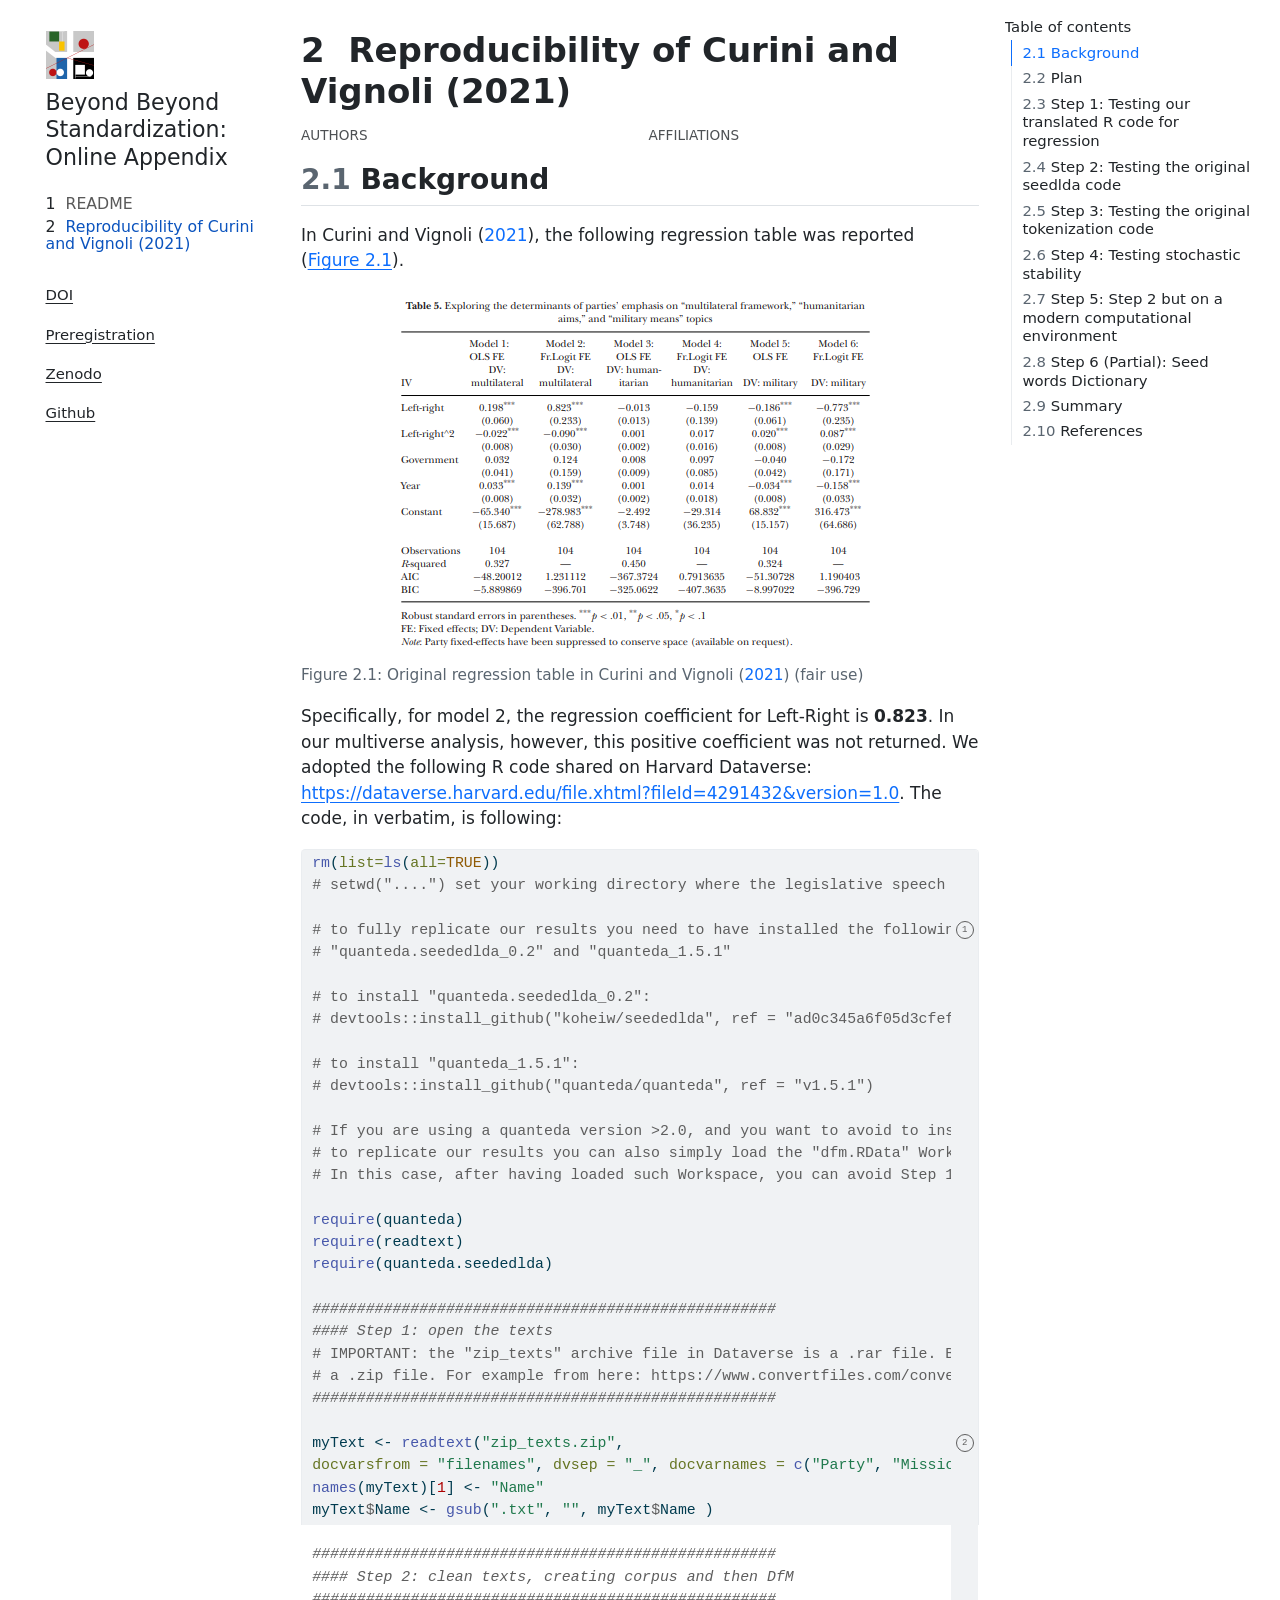
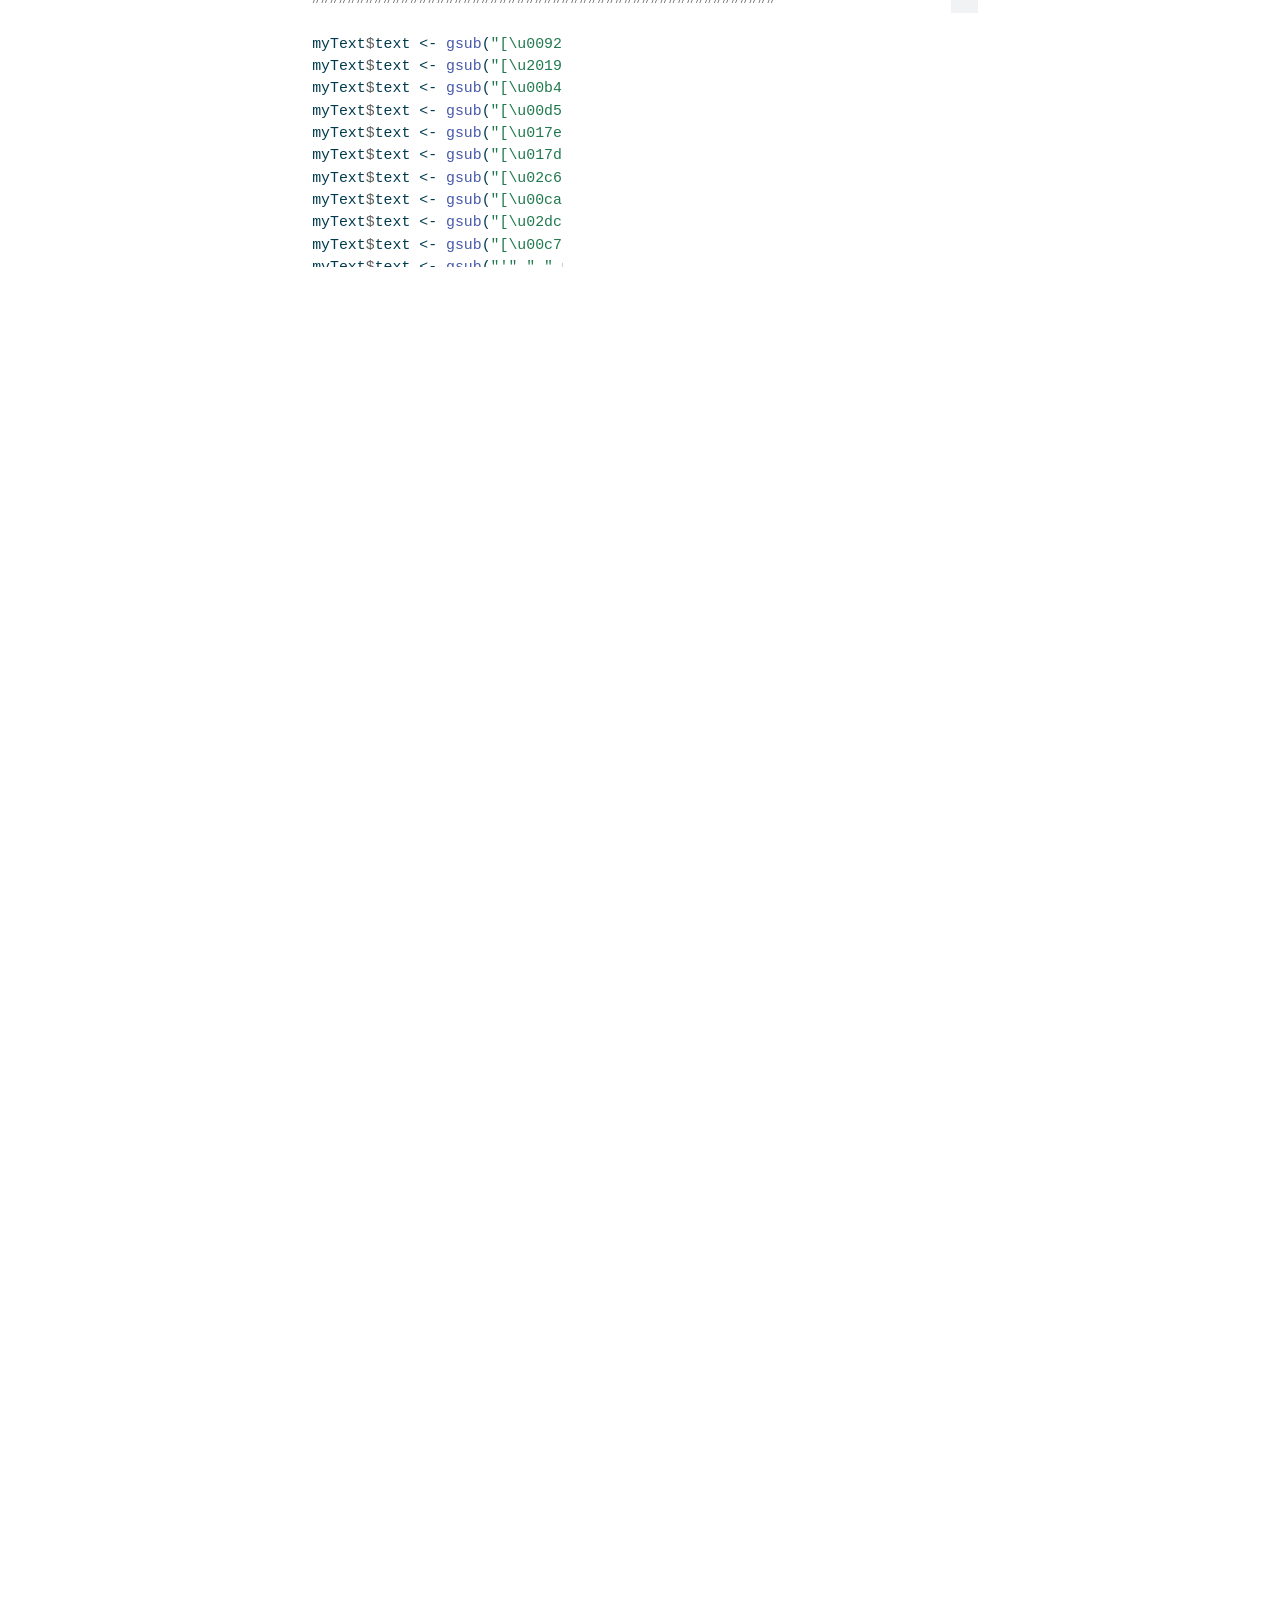
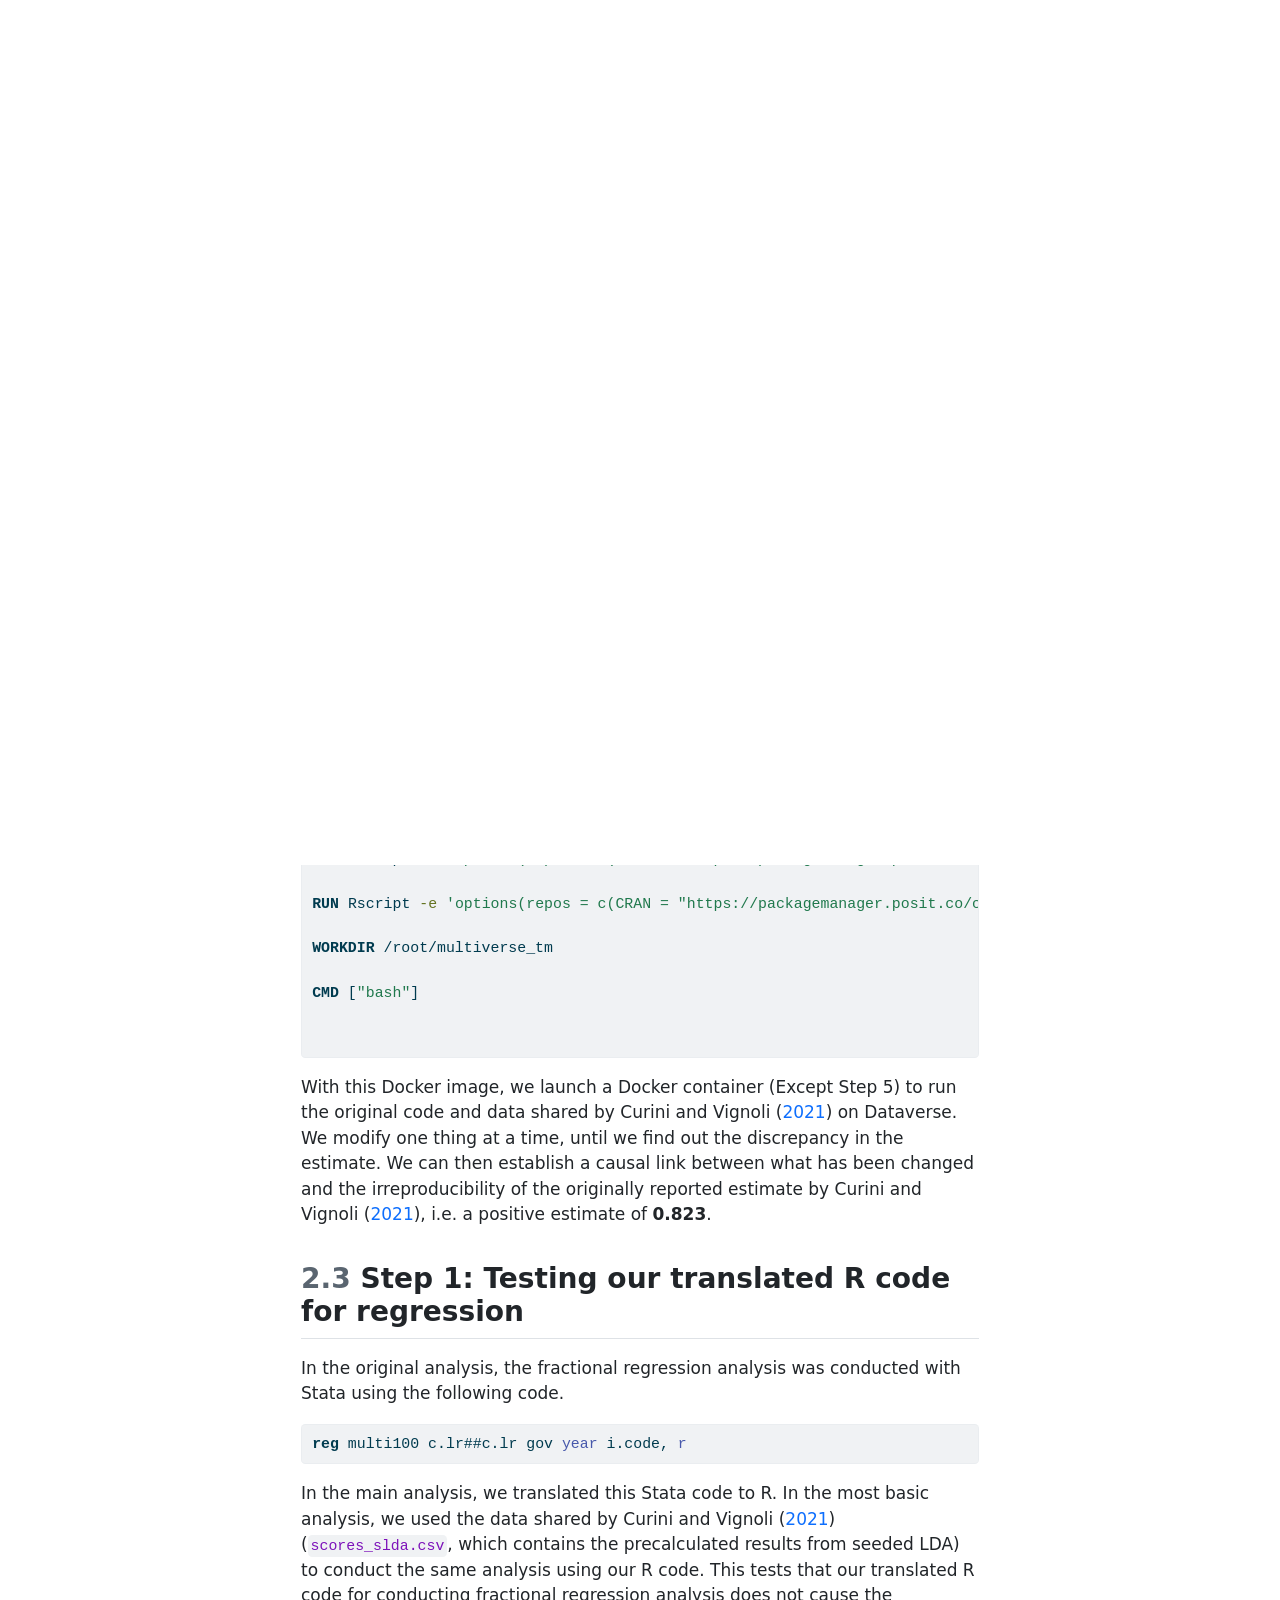
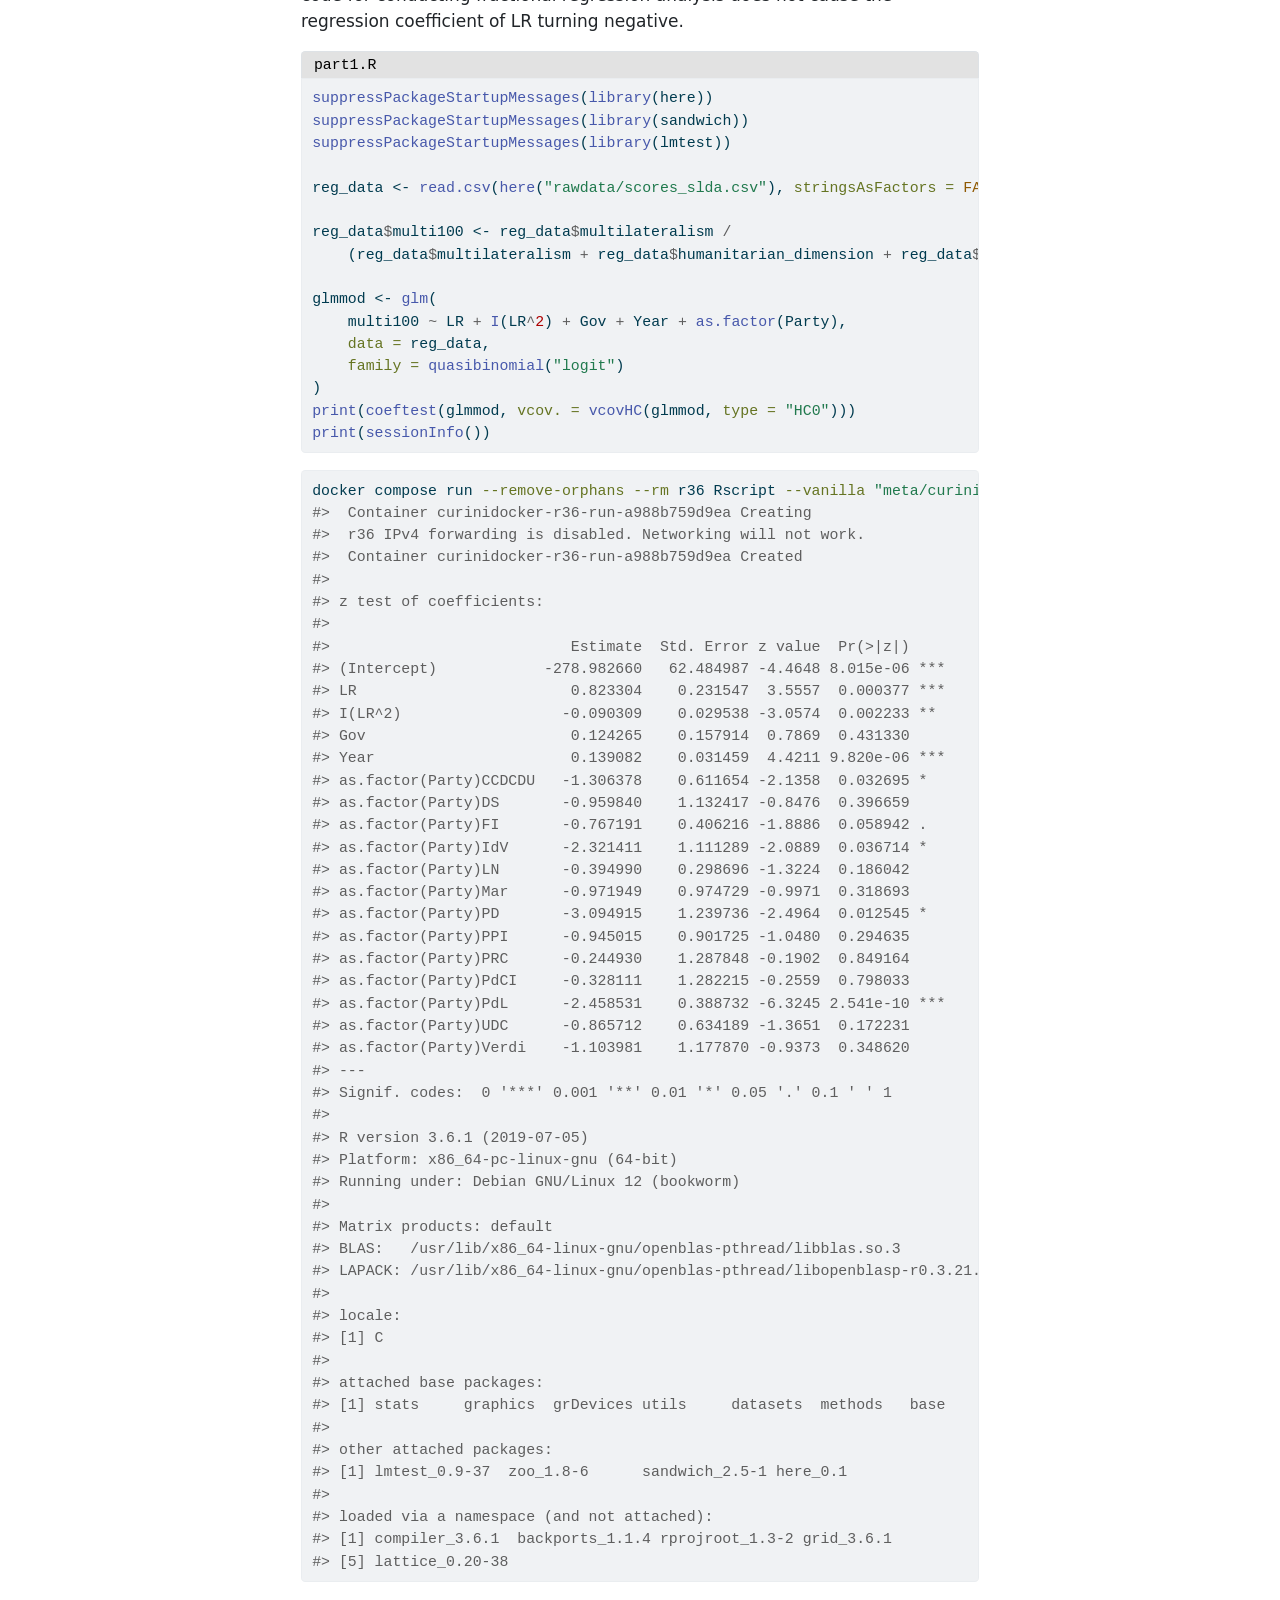
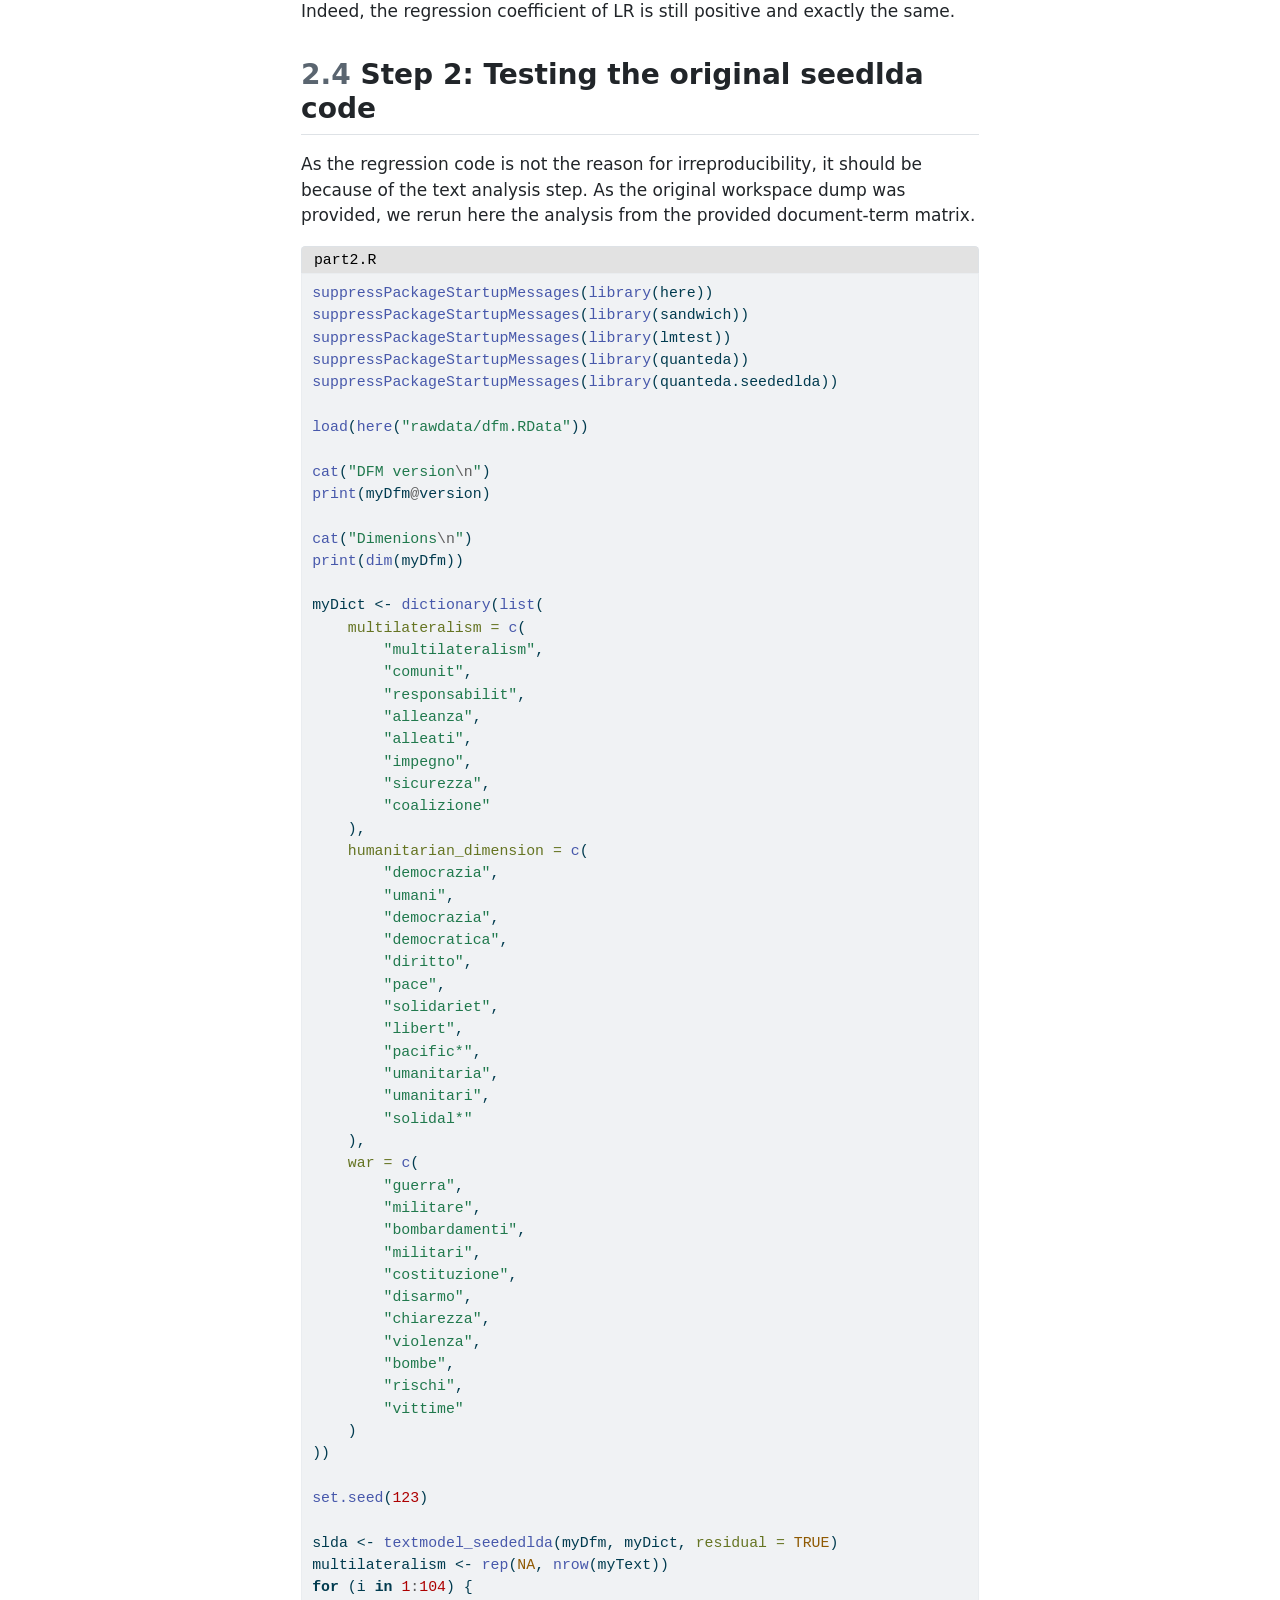
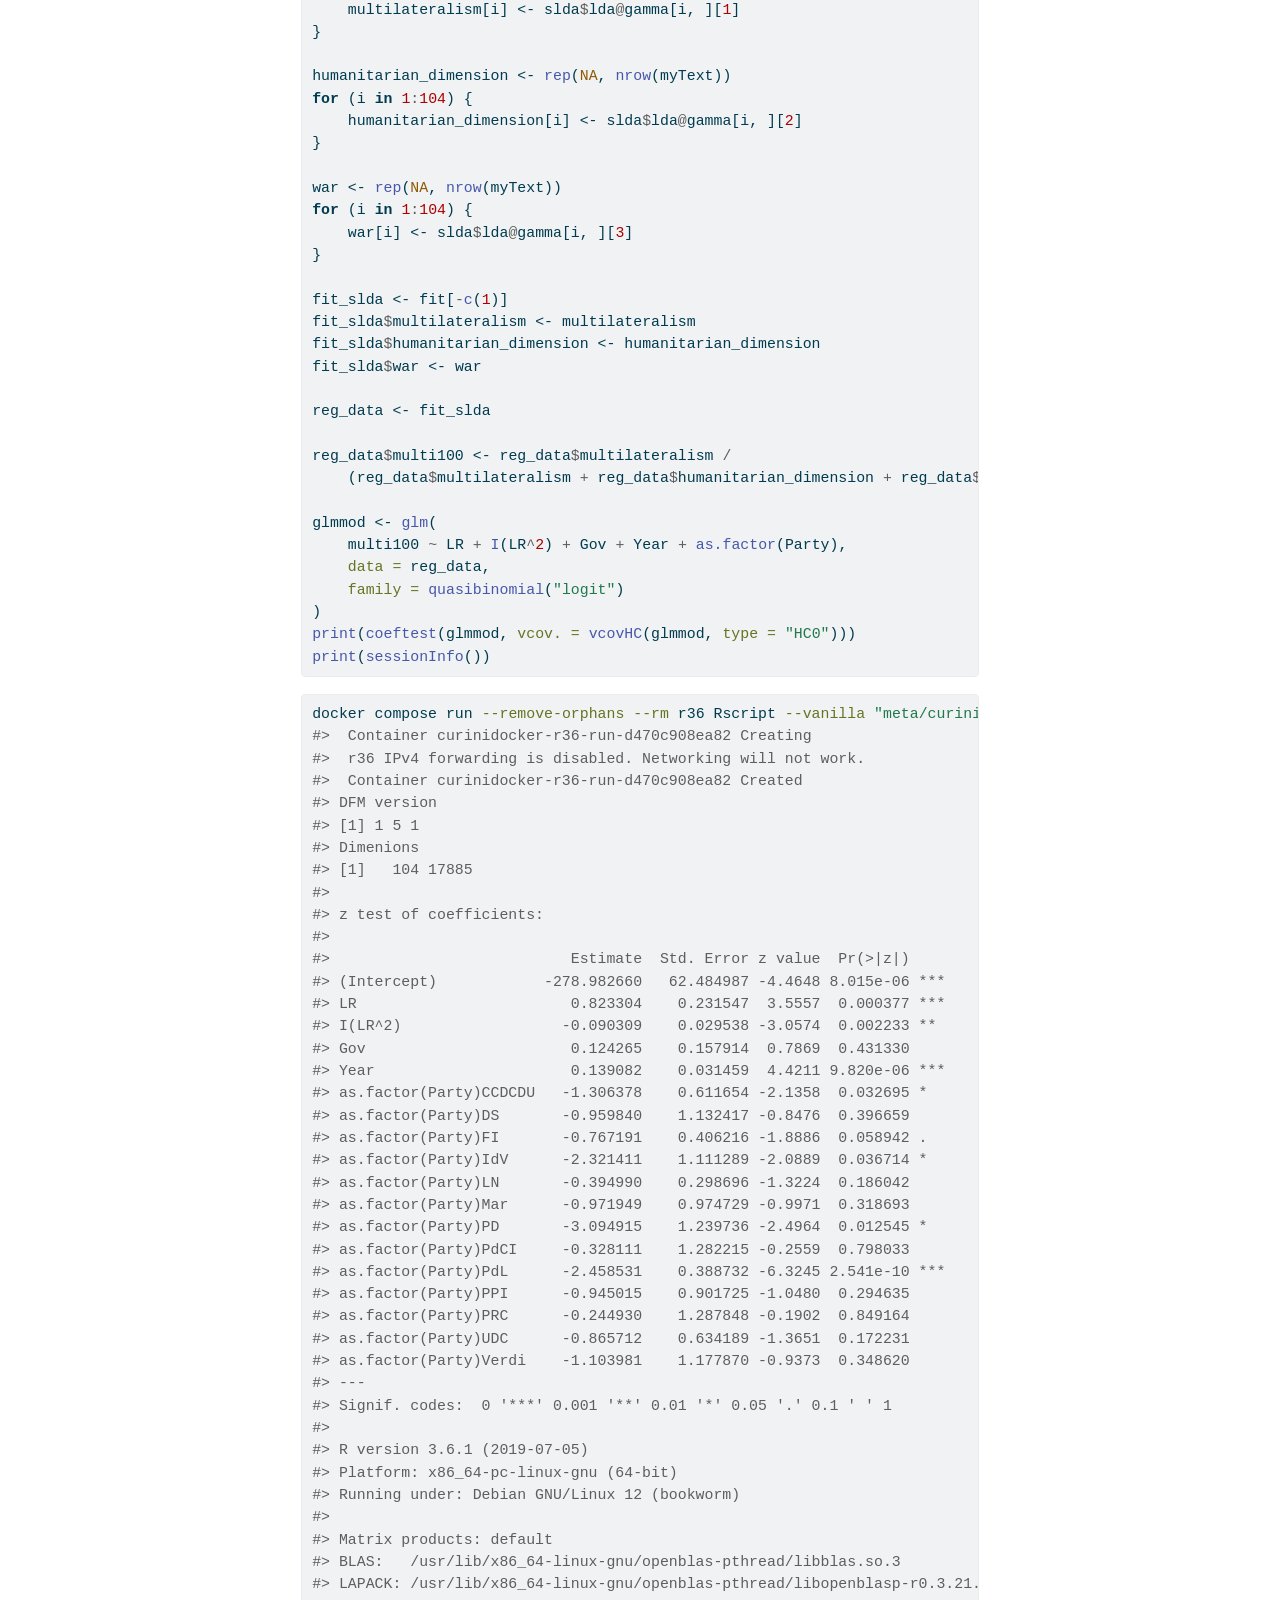
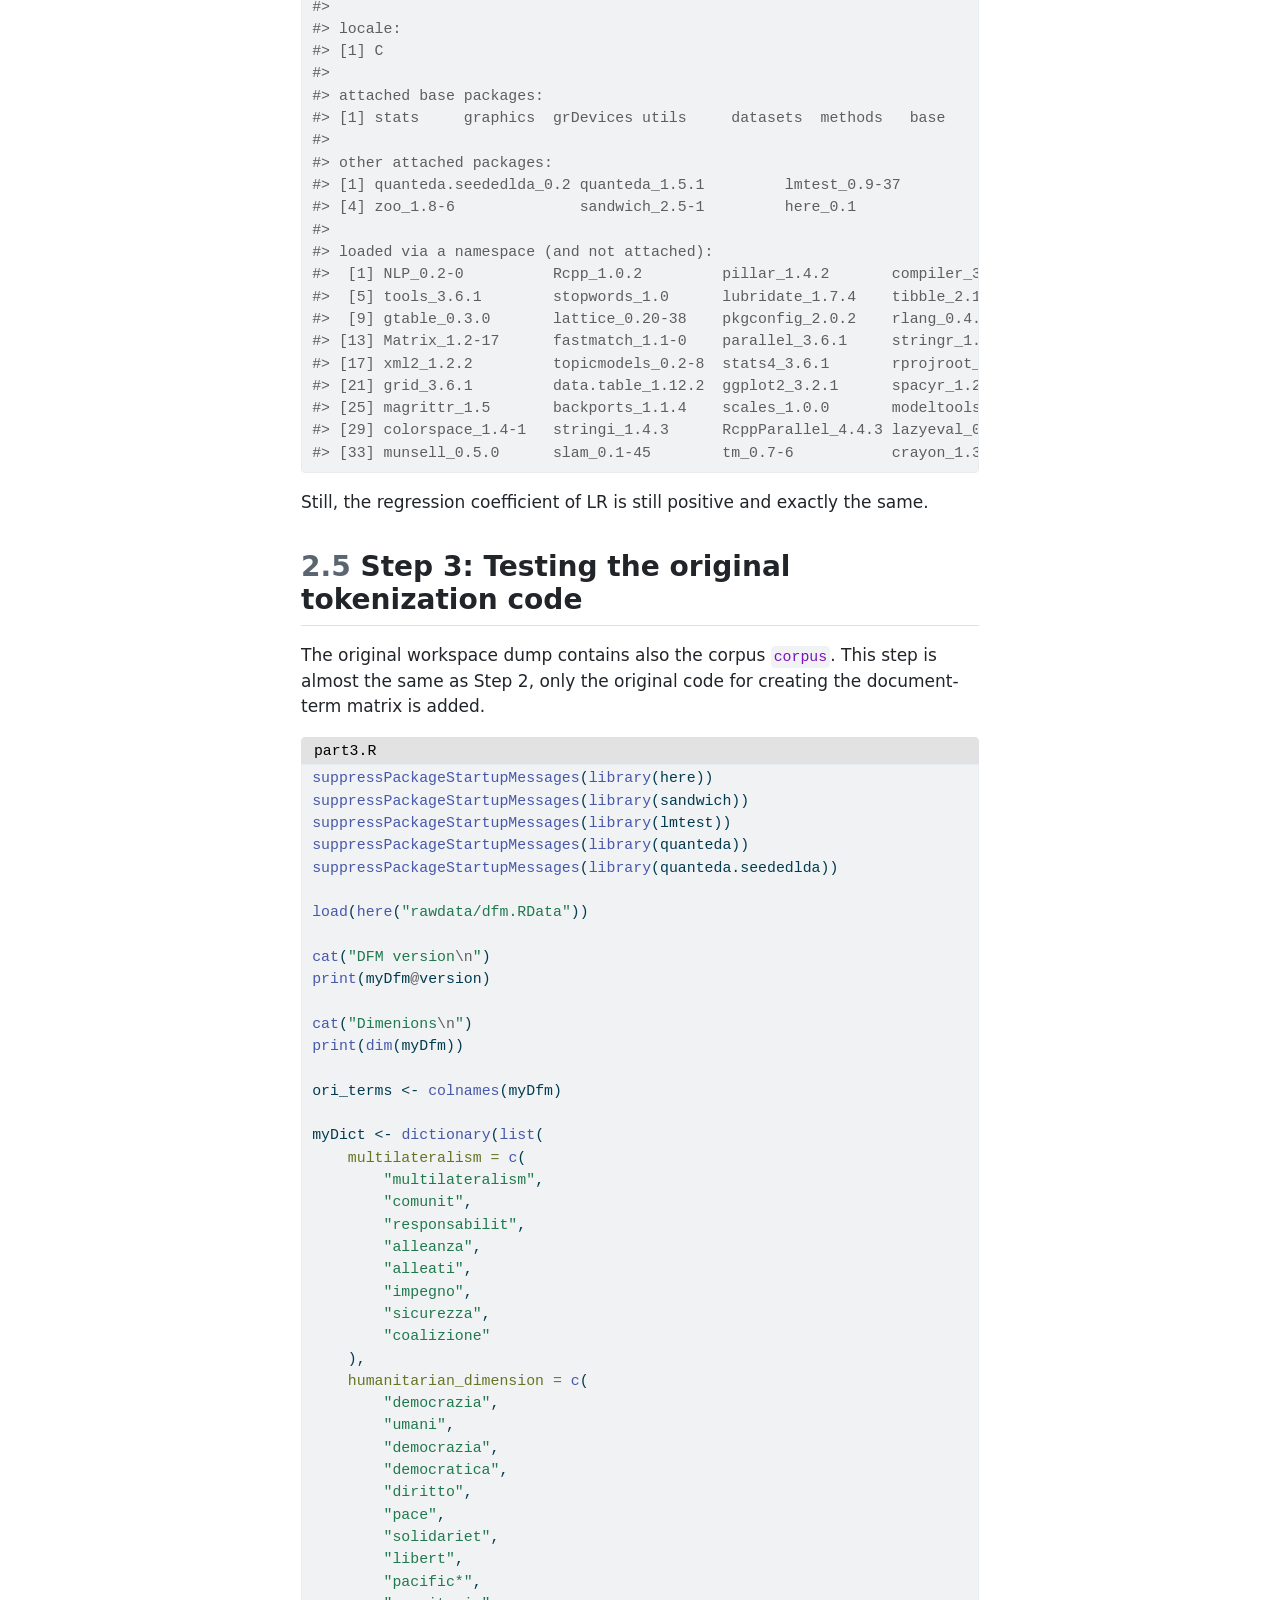
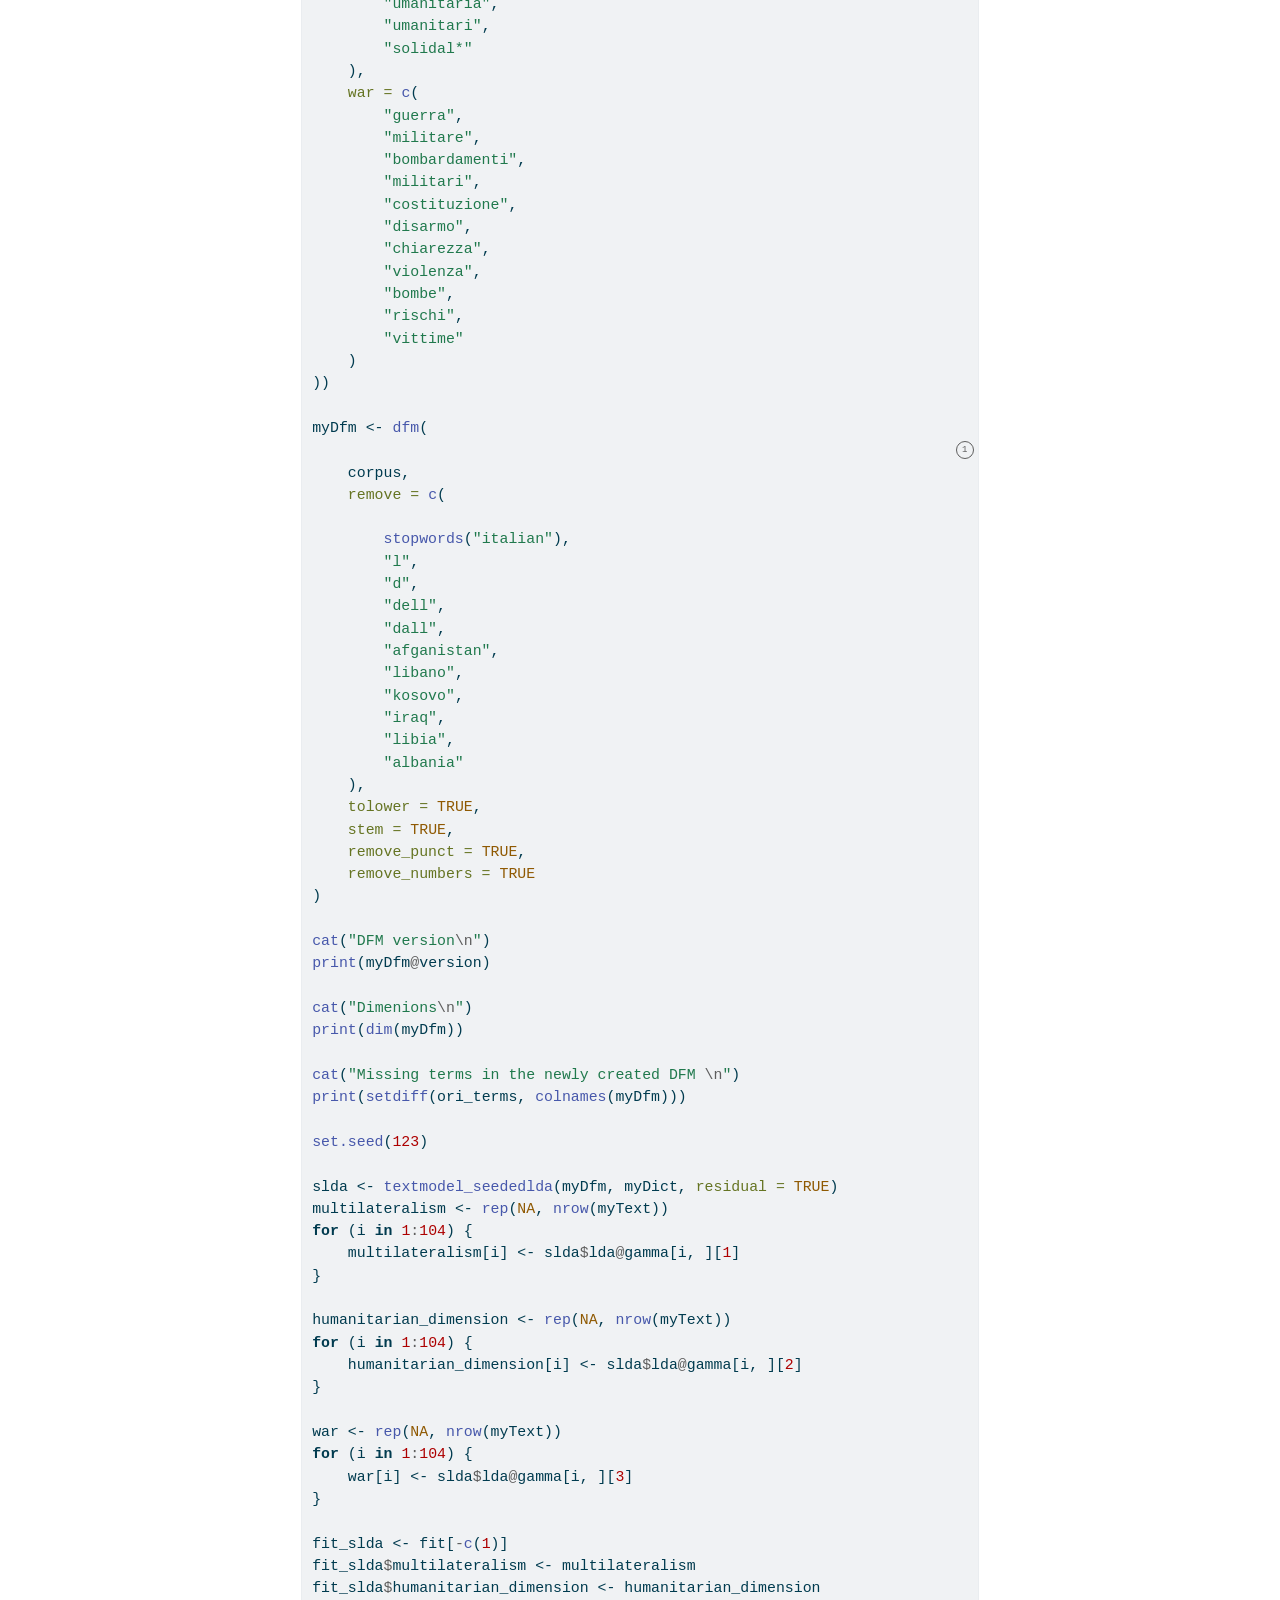
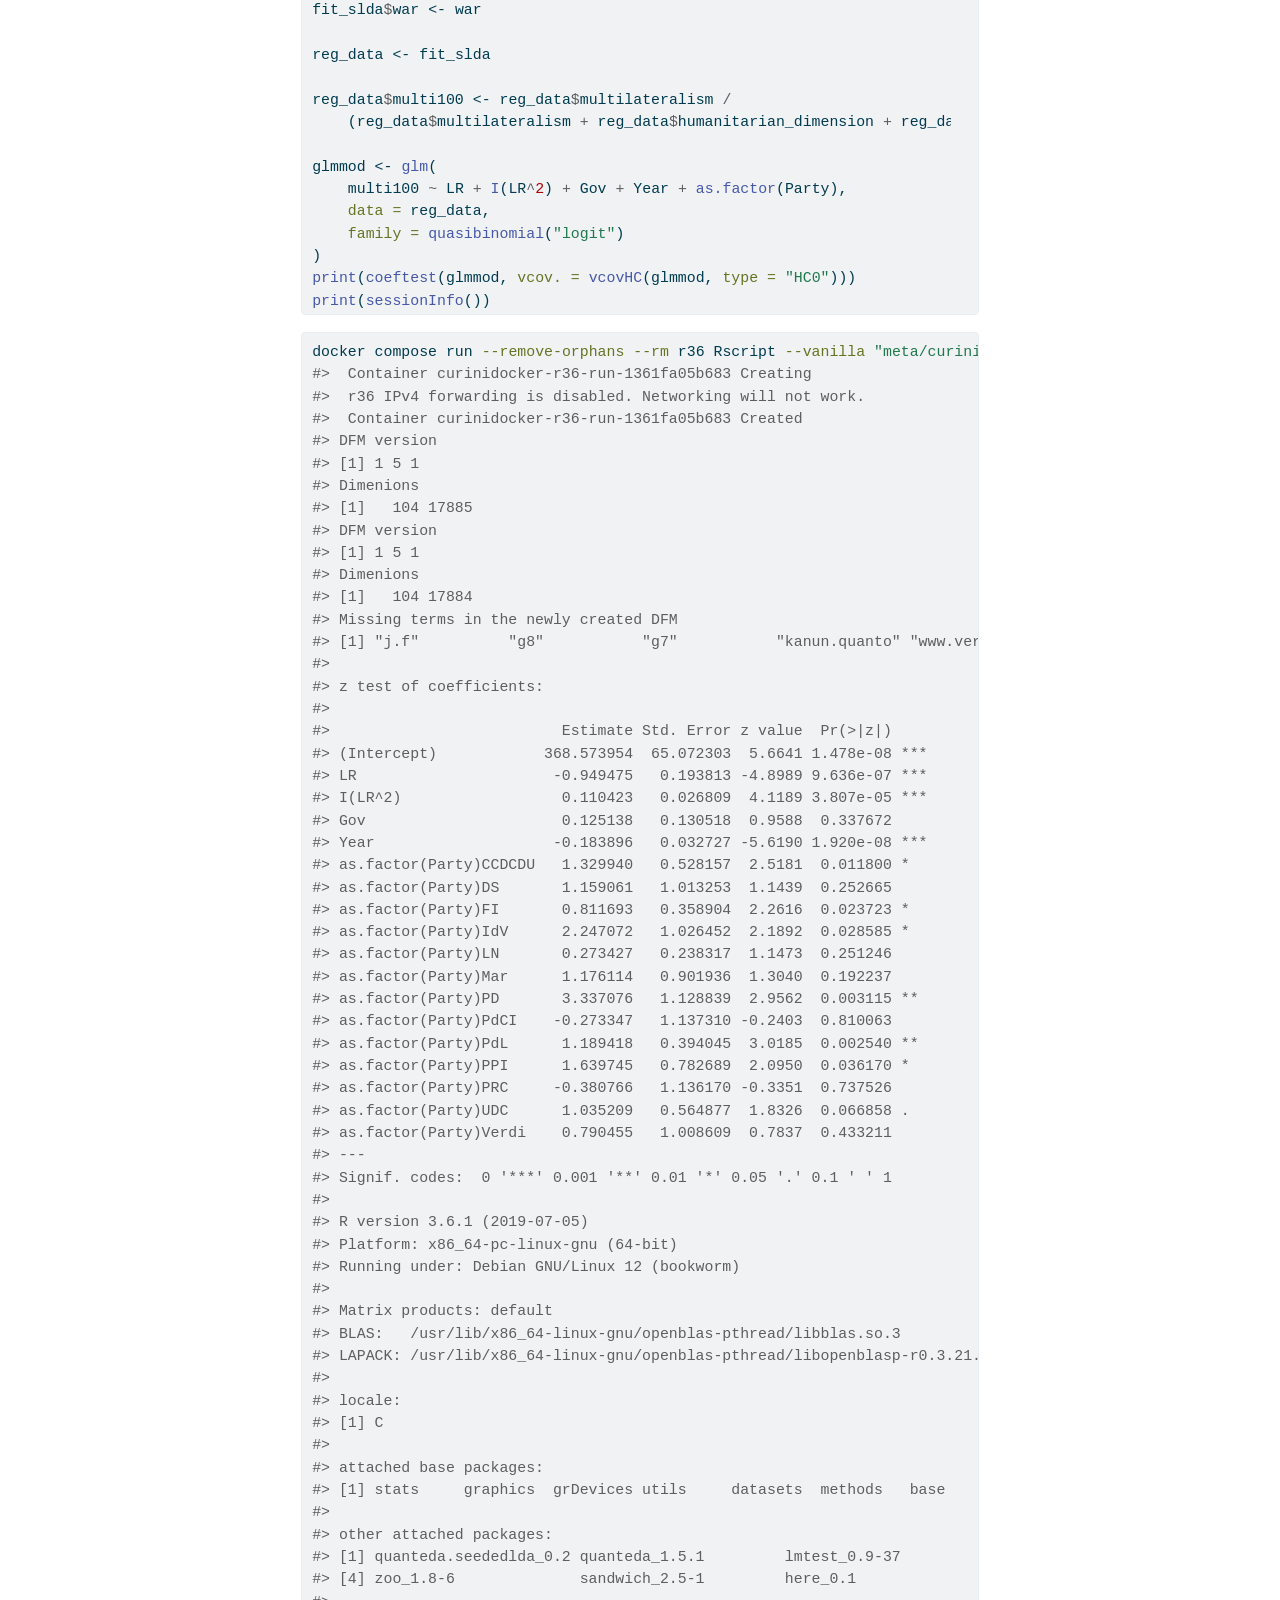
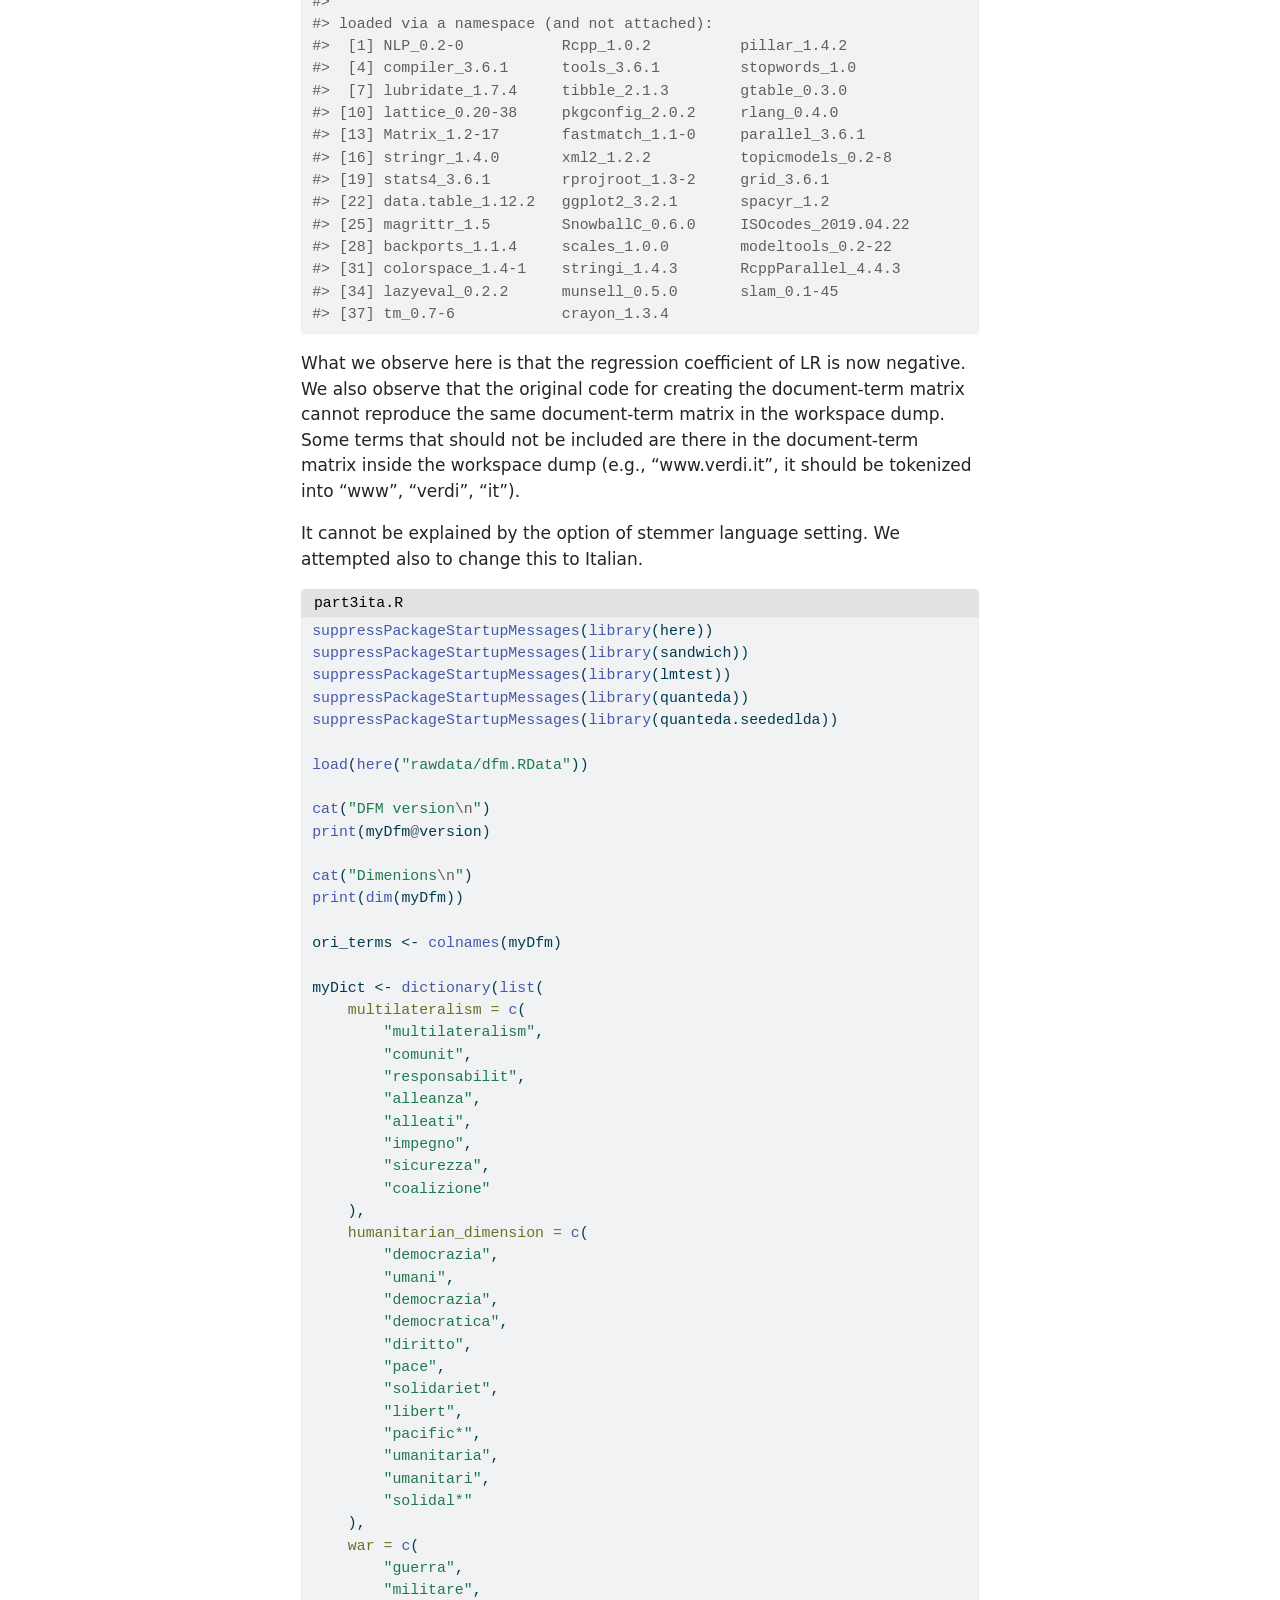
==== meta/curinidocker/index.html @ cf8105ef "Built site for gh-pages" ====
<!DOCTYPE html>
<html xmlns="http://www.w3.org/1999/xhtml" lang="en" xml:lang="en"><head>

<meta charset="utf-8">
<meta name="generator" content="quarto-1.9.38">

<meta name="viewport" content="width=device-width, initial-scale=1.0, user-scalable=yes">


<title>2&nbsp; Reproducibility of Curini and Vignoli (2021) – Beyond Beyond Standardization: Online Appendix</title>
<style>

code{white-space: pre-wrap;}
span.smallcaps{font-variant: small-caps;}
div.columns{display: flex; gap: min(4vw, 1.5em);}
div.column{flex: auto; overflow-x: auto;}
div.hanging-indent{margin-left: 1.5em; text-indent: -1.5em;}
ul.task-list{list-style: none;}
ul.task-list li input[type="checkbox"] {
width: 0.8em;
margin: 0 0.8em 0.2em -1em;  vertical-align: middle;
}

html { -webkit-text-size-adjust: 100%; }
pre > code.sourceCode { white-space: pre; position: relative; }
pre > code.sourceCode > span { display: inline-block; line-height: 1.25; }
pre > code.sourceCode > span:empty { height: 1.2em; }
.sourceCode { overflow: visible; }
code.sourceCode > span { color: inherit; text-decoration: inherit; }
div.sourceCode { margin: 1em 0; }
pre.sourceCode { margin: 0; }
@media screen {
div.sourceCode { overflow: auto; }
}
@media print {
pre > code.sourceCode { white-space: pre-wrap; }
pre > code.sourceCode > span { text-indent: -5em; padding-left: 5em; }
}
pre.numberSource code
{ counter-reset: source-line 0; }
pre.numberSource code > span
{ position: relative; left: -4em; counter-increment: source-line; }
pre.numberSource code > span > a:first-child::before
{ content: counter(source-line);
position: relative; left: -1em; text-align: right; vertical-align: baseline;
border: none; display: inline-block;
-webkit-touch-callout: none; -webkit-user-select: none;
-khtml-user-select: none; -moz-user-select: none;
-ms-user-select: none; user-select: none;
padding: 0 4px; width: 4em;
}
pre.numberSource { margin-left: 3em; padding-left: 4px; }
div.sourceCode
{ }
@media screen {
pre > code.sourceCode > span > a:first-child::before { text-decoration: underline; }
}

div.csl-bib-body { }
div.csl-entry {
clear: both;
}
.hanging-indent div.csl-entry {
margin-left:2em;
text-indent:-2em;
}
div.csl-left-margin {
min-width:2em;
float:left;
}
div.csl-right-inline {
margin-left:2em;
padding-left:1em;
}
div.csl-indent {
margin-left: 2em;
}</style>


<script>const headroomChanged = new CustomEvent("quarto-hrChanged", {
  detail: {},
  bubbles: true,
  cancelable: false,
  composed: false,
});

const announceDismiss = () => {
  const annEl = window.document.getElementById("quarto-announcement");
  if (annEl) {
    annEl.remove();

    const annId = annEl.getAttribute("data-announcement-id");
    window.localStorage.setItem(`quarto-announce-${annId}`, "true");
  }
};

const announceRegister = () => {
  const annEl = window.document.getElementById("quarto-announcement");
  if (annEl) {
    const annId = annEl.getAttribute("data-announcement-id");
    const isDismissed =
      window.localStorage.getItem(`quarto-announce-${annId}`) || false;
    if (isDismissed) {
      announceDismiss();
      return;
    } else {
      annEl.classList.remove("hidden");
    }

    const actionEl = annEl.querySelector(".quarto-announcement-action");
    if (actionEl) {
      actionEl.addEventListener("click", function (e) {
        e.preventDefault();
        // Hide the bar immediately
        announceDismiss();
      });
    }
  }
};

window.document.addEventListener("DOMContentLoaded", function () {
  let init = false;

  announceRegister();

  // Manage the back to top button, if one is present.
  let lastScrollTop = window.pageYOffset || document.documentElement.scrollTop;
  const scrollDownBuffer = 5;
  const scrollUpBuffer = 35;
  const btn = document.getElementById("quarto-back-to-top");
  const hideBackToTop = () => {
    btn.style.display = "none";
  };
  const showBackToTop = () => {
    btn.style.display = "inline-block";
  };
  if (btn) {
    window.document.addEventListener(
      "scroll",
      function () {
        const currentScrollTop =
          window.pageYOffset || document.documentElement.scrollTop;

        // Shows and hides the button 'intelligently' as the user scrolls
        if (currentScrollTop - scrollDownBuffer > lastScrollTop) {
          hideBackToTop();
          lastScrollTop = currentScrollTop <= 0 ? 0 : currentScrollTop;
        } else if (currentScrollTop < lastScrollTop - scrollUpBuffer) {
          showBackToTop();
          lastScrollTop = currentScrollTop <= 0 ? 0 : currentScrollTop;
        }

        // Show the button at the bottom, hides it at the top
        if (currentScrollTop <= 0) {
          hideBackToTop();
        } else if (
          window.innerHeight + currentScrollTop >=
          document.body.offsetHeight
        ) {
          showBackToTop();
        }
      },
      false
    );
  }

  function throttle(func, wait) {
    var timeout;
    return function () {
      const context = this;
      const args = arguments;
      const later = function () {
        clearTimeout(timeout);
        timeout = null;
        func.apply(context, args);
      };

      if (!timeout) {
        timeout = setTimeout(later, wait);
      }
    };
  }

  function headerOffset() {
    // Set an offset if there is are fixed top navbar
    const headerEl = window.document.querySelector("header.fixed-top");
    if (headerEl) {
      return headerEl.clientHeight;
    } else {
      return 0;
    }
  }

  function footerOffset() {
    const footerEl = window.document.querySelector("footer.footer");
    if (footerEl) {
      return footerEl.clientHeight;
    } else {
      return 0;
    }
  }

  function dashboardOffset() {
    const dashboardNavEl = window.document.getElementById(
      "quarto-dashboard-header"
    );
    if (dashboardNavEl !== null) {
      return dashboardNavEl.clientHeight;
    } else {
      return 0;
    }
  }

  function updateDocumentOffsetWithoutAnimation() {
    updateDocumentOffset(false);
  }

  function updateDocumentOffset(animated) {
    // set body offset
    const topOffset = headerOffset();
    const bodyOffset = topOffset + footerOffset() + dashboardOffset();
    const bodyEl = window.document.body;
    bodyEl.setAttribute("data-bs-offset", topOffset);
    bodyEl.style.paddingTop = topOffset + "px";

    // deal with sidebar offsets
    const sidebars = window.document.querySelectorAll(
      ".sidebar, .headroom-target"
    );
    sidebars.forEach((sidebar) => {
      if (!animated) {
        sidebar.classList.add("notransition");
        // Remove the no transition class after the animation has time to complete
        setTimeout(function () {
          sidebar.classList.remove("notransition");
        }, 201);
      }

      if (window.Headroom && sidebar.classList.contains("sidebar-unpinned")) {
        sidebar.style.top = "0";
        sidebar.style.maxHeight = "100vh";
      } else {
        sidebar.style.top = topOffset + "px";
        sidebar.style.maxHeight = "calc(100vh - " + topOffset + "px)";
      }
    });

    // allow space for footer
    const mainContainer = window.document.querySelector(".quarto-container");
    if (mainContainer) {
      mainContainer.style.minHeight = "calc(100vh - " + bodyOffset + "px)";
    }

    // link offset
    let linkStyle = window.document.querySelector("#quarto-target-style");
    if (!linkStyle) {
      linkStyle = window.document.createElement("style");
      linkStyle.setAttribute("id", "quarto-target-style");
      window.document.head.appendChild(linkStyle);
    }
    while (linkStyle.firstChild) {
      linkStyle.removeChild(linkStyle.firstChild);
    }
    if (topOffset > 0) {
      linkStyle.appendChild(
        window.document.createTextNode(`
      section:target::before {
        content: "";
        display: block;
        height: ${topOffset}px;
        margin: -${topOffset}px 0 0;
      }`)
      );
    }
    if (init) {
      window.dispatchEvent(headroomChanged);
    }
    init = true;
  }

  // initialize headroom
  var header = window.document.querySelector("#quarto-header");
  if (header && window.Headroom) {
    const headroom = new window.Headroom(header, {
      tolerance: 5,
      onPin: function () {
        const sidebars = window.document.querySelectorAll(
          ".sidebar, .headroom-target"
        );
        sidebars.forEach((sidebar) => {
          sidebar.classList.remove("sidebar-unpinned");
        });
        updateDocumentOffset();
      },
      onUnpin: function () {
        const sidebars = window.document.querySelectorAll(
          ".sidebar, .headroom-target"
        );
        sidebars.forEach((sidebar) => {
          sidebar.classList.add("sidebar-unpinned");
        });
        updateDocumentOffset();
      },
    });
    headroom.init();

    let frozen = false;
    window.quartoToggleHeadroom = function () {
      if (frozen) {
        headroom.unfreeze();
        frozen = false;
      } else {
        headroom.freeze();
        frozen = true;
      }
    };
  }

  window.addEventListener(
    "hashchange",
    function (e) {
      if (
        getComputedStyle(document.documentElement).scrollBehavior !== "smooth"
      ) {
        window.scrollTo(0, window.pageYOffset - headerOffset());
      }
    },
    false
  );

  // Observe size changed for the header
  const headerEl = window.document.querySelector("header.fixed-top");
  if (headerEl && window.ResizeObserver) {
    const observer = new window.ResizeObserver(() => {
      setTimeout(updateDocumentOffsetWithoutAnimation, 0);
    });
    observer.observe(headerEl, {
      attributes: true,
      childList: true,
      characterData: true,
    });
  } else {
    window.addEventListener(
      "resize",
      throttle(updateDocumentOffsetWithoutAnimation, 50)
    );
  }
  setTimeout(updateDocumentOffsetWithoutAnimation, 250);

  // fixup index.html links if we aren't on the filesystem
  if (window.location.protocol !== "file:") {
    const links = window.document.querySelectorAll("a");
    for (let i = 0; i < links.length; i++) {
      if (links[i].href) {
        links[i].dataset.originalHref = links[i].href;
        links[i].href = links[i].href.replace(/\/index\.html/, "/");
      }
    }

    // Fixup any sharing links that require urls
    // Append url to any sharing urls
    const sharingLinks = window.document.querySelectorAll(
      "a.sidebar-tools-main-item, a.quarto-navigation-tool, a.quarto-navbar-tools, a.quarto-navbar-tools-item"
    );
    for (let i = 0; i < sharingLinks.length; i++) {
      const sharingLink = sharingLinks[i];
      const href = sharingLink.getAttribute("href");
      if (href) {
        sharingLink.setAttribute(
          "href",
          href.replace("|url|", window.location.href)
        );
      }
    }

    // Scroll the active navigation item into view, if necessary
    const navSidebar = window.document.querySelector("nav#quarto-sidebar");
    if (navSidebar) {
      // Find the active item
      const activeItem = navSidebar.querySelector("li.sidebar-item a.active");
      if (activeItem) {
        // Wait for the scroll height and height to resolve by observing size changes on the
        // nav element that is scrollable
        const resizeObserver = new ResizeObserver((_entries) => {
          // The bottom of the element
          const elBottom = activeItem.offsetTop;
          const viewBottom = navSidebar.scrollTop + navSidebar.clientHeight;

          // The element height and scroll height are the same, then we are still loading
          if (viewBottom !== navSidebar.scrollHeight) {
            // Determine if the item isn't visible and scroll to it
            if (elBottom >= viewBottom) {
              navSidebar.scrollTop = elBottom;
            }

            // stop observing now since we've completed the scroll
            resizeObserver.unobserve(navSidebar);
          }
        });
        resizeObserver.observe(navSidebar);
      }
    }
  }
});
</script>
<script>/*!
 * headroom.js v0.12.0 - Give your page some headroom. Hide your header until you need it
 * Copyright (c) 2020 Nick Williams - http://wicky.nillia.ms/headroom.js
 * License: MIT
 */

!function(t,n){"object"==typeof exports&&"undefined"!=typeof module?module.exports=n():"function"==typeof define&&define.amd?define(n):(t=t||self).Headroom=n()}(this,function(){"use strict";function t(){return"undefined"!=typeof window}function d(t){return function(t){return t&&t.document&&function(t){return 9===t.nodeType}(t.document)}(t)?function(t){var n=t.document,o=n.body,s=n.documentElement;return{scrollHeight:function(){return Math.max(o.scrollHeight,s.scrollHeight,o.offsetHeight,s.offsetHeight,o.clientHeight,s.clientHeight)},height:function(){return t.innerHeight||s.clientHeight||o.clientHeight},scrollY:function(){return void 0!==t.pageYOffset?t.pageYOffset:(s||o.parentNode||o).scrollTop}}}(t):function(t){return{scrollHeight:function(){return Math.max(t.scrollHeight,t.offsetHeight,t.clientHeight)},height:function(){return Math.max(t.offsetHeight,t.clientHeight)},scrollY:function(){return t.scrollTop}}}(t)}function n(t,s,e){var n,o=function(){var n=!1;try{var t={get passive(){n=!0}};window.addEventListener("test",t,t),window.removeEventListener("test",t,t)}catch(t){n=!1}return n}(),i=!1,r=d(t),l=r.scrollY(),a={};function c(){var t=Math.round(r.scrollY()),n=r.height(),o=r.scrollHeight();a.scrollY=t,a.lastScrollY=l,a.direction=l<t?"down":"up",a.distance=Math.abs(t-l),a.isOutOfBounds=t<0||o<t+n,a.top=t<=s.offset[a.direction],a.bottom=o<=t+n,a.toleranceExceeded=a.distance>s.tolerance[a.direction],e(a),l=t,i=!1}function h(){i||(i=!0,n=requestAnimationFrame(c))}var u=!!o&&{passive:!0,capture:!1};return t.addEventListener("scroll",h,u),c(),{destroy:function(){cancelAnimationFrame(n),t.removeEventListener("scroll",h,u)}}}function o(t){return t===Object(t)?t:{down:t,up:t}}function s(t,n){n=n||{},Object.assign(this,s.options,n),this.classes=Object.assign({},s.options.classes,n.classes),this.elem=t,this.tolerance=o(this.tolerance),this.offset=o(this.offset),this.initialised=!1,this.frozen=!1}return s.prototype={constructor:s,init:function(){return s.cutsTheMustard&&!this.initialised&&(this.addClass("initial"),this.initialised=!0,setTimeout(function(t){t.scrollTracker=n(t.scroller,{offset:t.offset,tolerance:t.tolerance},t.update.bind(t))},100,this)),this},destroy:function(){this.initialised=!1,Object.keys(this.classes).forEach(this.removeClass,this),this.scrollTracker.destroy()},unpin:function(){!this.hasClass("pinned")&&this.hasClass("unpinned")||(this.addClass("unpinned"),this.removeClass("pinned"),this.onUnpin&&this.onUnpin.call(this))},pin:function(){this.hasClass("unpinned")&&(this.addClass("pinned"),this.removeClass("unpinned"),this.onPin&&this.onPin.call(this))},freeze:function(){this.frozen=!0,this.addClass("frozen")},unfreeze:function(){this.frozen=!1,this.removeClass("frozen")},top:function(){this.hasClass("top")||(this.addClass("top"),this.removeClass("notTop"),this.onTop&&this.onTop.call(this))},notTop:function(){this.hasClass("notTop")||(this.addClass("notTop"),this.removeClass("top"),this.onNotTop&&this.onNotTop.call(this))},bottom:function(){this.hasClass("bottom")||(this.addClass("bottom"),this.removeClass("notBottom"),this.onBottom&&this.onBottom.call(this))},notBottom:function(){this.hasClass("notBottom")||(this.addClass("notBottom"),this.removeClass("bottom"),this.onNotBottom&&this.onNotBottom.call(this))},shouldUnpin:function(t){return"down"===t.direction&&!t.top&&t.toleranceExceeded},shouldPin:function(t){return"up"===t.direction&&t.toleranceExceeded||t.top},addClass:function(t){this.elem.classList.add.apply(this.elem.classList,this.classes[t].split(" "))},removeClass:function(t){this.elem.classList.remove.apply(this.elem.classList,this.classes[t].split(" "))},hasClass:function(t){return this.classes[t].split(" ").every(function(t){return this.classList.contains(t)},this.elem)},update:function(t){t.isOutOfBounds||!0!==this.frozen&&(t.top?this.top():this.notTop(),t.bottom?this.bottom():this.notBottom(),this.shouldUnpin(t)?this.unpin():this.shouldPin(t)&&this.pin())}},s.options={tolerance:{up:0,down:0},offset:0,scroller:t()?window:null,classes:{frozen:"headroom--frozen",pinned:"headroom--pinned",unpinned:"headroom--unpinned",top:"headroom--top",notTop:"headroom--not-top",bottom:"headroom--bottom",notBottom:"headroom--not-bottom",initial:"headroom"}},s.cutsTheMustard=!!(t()&&function(){}.bind&&"classList"in document.documentElement&&Object.assign&&Object.keys&&requestAnimationFrame),s});
</script>
<script>/*!
 * clipboard.js v2.0.11
 * https://clipboardjs.com/
 *
 * Licensed MIT © Zeno Rocha
 */
!function(t,e){"object"==typeof exports&&"object"==typeof module?module.exports=e():"function"==typeof define&&define.amd?define([],e):"object"==typeof exports?exports.ClipboardJS=e():t.ClipboardJS=e()}(this,function(){return n={686:function(t,e,n){"use strict";n.d(e,{default:function(){return b}});var e=n(279),i=n.n(e),e=n(370),u=n.n(e),e=n(817),r=n.n(e);function c(t){try{return document.execCommand(t)}catch(t){return}}var a=function(t){t=r()(t);return c("cut"),t};function o(t,e){var n,o,t=(n=t,o="rtl"===document.documentElement.getAttribute("dir"),(t=document.createElement("textarea")).style.fontSize="12pt",t.style.border="0",t.style.padding="0",t.style.margin="0",t.style.position="absolute",t.style[o?"right":"left"]="-9999px",o=window.pageYOffset||document.documentElement.scrollTop,t.style.top="".concat(o,"px"),t.setAttribute("readonly",""),t.value=n,t);return e.container.appendChild(t),e=r()(t),c("copy"),t.remove(),e}var f=function(t){var e=1<arguments.length&&void 0!==arguments[1]?arguments[1]:{container:document.body},n="";return"string"==typeof t?n=o(t,e):t instanceof HTMLInputElement&&!["text","search","url","tel","password"].includes(null==t?void 0:t.type)?n=o(t.value,e):(n=r()(t),c("copy")),n};function l(t){return(l="function"==typeof Symbol&&"symbol"==typeof Symbol.iterator?function(t){return typeof t}:function(t){return t&&"function"==typeof Symbol&&t.constructor===Symbol&&t!==Symbol.prototype?"symbol":typeof t})(t)}var s=function(){var t=0<arguments.length&&void 0!==arguments[0]?arguments[0]:{},e=t.action,n=void 0===e?"copy":e,o=t.container,e=t.target,t=t.text;if("copy"!==n&&"cut"!==n)throw new Error('Invalid "action" value, use either "copy" or "cut"');if(void 0!==e){if(!e||"object"!==l(e)||1!==e.nodeType)throw new Error('Invalid "target" value, use a valid Element');if("copy"===n&&e.hasAttribute("disabled"))throw new Error('Invalid "target" attribute. Please use "readonly" instead of "disabled" attribute');if("cut"===n&&(e.hasAttribute("readonly")||e.hasAttribute("disabled")))throw new Error('Invalid "target" attribute. You can\'t cut text from elements with "readonly" or "disabled" attributes')}return t?f(t,{container:o}):e?"cut"===n?a(e):f(e,{container:o}):void 0};function p(t){return(p="function"==typeof Symbol&&"symbol"==typeof Symbol.iterator?function(t){return typeof t}:function(t){return t&&"function"==typeof Symbol&&t.constructor===Symbol&&t!==Symbol.prototype?"symbol":typeof t})(t)}function d(t,e){for(var n=0;n<e.length;n++){var o=e[n];o.enumerable=o.enumerable||!1,o.configurable=!0,"value"in o&&(o.writable=!0),Object.defineProperty(t,o.key,o)}}function y(t,e){return(y=Object.setPrototypeOf||function(t,e){return t.__proto__=e,t})(t,e)}function h(n){var o=function(){if("undefined"==typeof Reflect||!Reflect.construct)return!1;if(Reflect.construct.sham)return!1;if("function"==typeof Proxy)return!0;try{return Date.prototype.toString.call(Reflect.construct(Date,[],function(){})),!0}catch(t){return!1}}();return function(){var t,e=v(n);return t=o?(t=v(this).constructor,Reflect.construct(e,arguments,t)):e.apply(this,arguments),e=this,!(t=t)||"object"!==p(t)&&"function"!=typeof t?function(t){if(void 0!==t)return t;throw new ReferenceError("this hasn't been initialised - super() hasn't been called")}(e):t}}function v(t){return(v=Object.setPrototypeOf?Object.getPrototypeOf:function(t){return t.__proto__||Object.getPrototypeOf(t)})(t)}function m(t,e){t="data-clipboard-".concat(t);if(e.hasAttribute(t))return e.getAttribute(t)}var b=function(){!function(t,e){if("function"!=typeof e&&null!==e)throw new TypeError("Super expression must either be null or a function");t.prototype=Object.create(e&&e.prototype,{constructor:{value:t,writable:!0,configurable:!0}}),e&&y(t,e)}(r,i());var t,e,n,o=h(r);function r(t,e){var n;return function(t){if(!(t instanceof r))throw new TypeError("Cannot call a class as a function")}(this),(n=o.call(this)).resolveOptions(e),n.listenClick(t),n}return t=r,n=[{key:"copy",value:function(t){var e=1<arguments.length&&void 0!==arguments[1]?arguments[1]:{container:document.body};return f(t,e)}},{key:"cut",value:function(t){return a(t)}},{key:"isSupported",value:function(){var t=0<arguments.length&&void 0!==arguments[0]?arguments[0]:["copy","cut"],t="string"==typeof t?[t]:t,e=!!document.queryCommandSupported;return t.forEach(function(t){e=e&&!!document.queryCommandSupported(t)}),e}}],(e=[{key:"resolveOptions",value:function(){var t=0<arguments.length&&void 0!==arguments[0]?arguments[0]:{};this.action="function"==typeof t.action?t.action:this.defaultAction,this.target="function"==typeof t.target?t.target:this.defaultTarget,this.text="function"==typeof t.text?t.text:this.defaultText,this.container="object"===p(t.container)?t.container:document.body}},{key:"listenClick",value:function(t){var e=this;this.listener=u()(t,"click",function(t){return e.onClick(t)})}},{key:"onClick",value:function(t){var e=t.delegateTarget||t.currentTarget,n=this.action(e)||"copy",t=s({action:n,container:this.container,target:this.target(e),text:this.text(e)});this.emit(t?"success":"error",{action:n,text:t,trigger:e,clearSelection:function(){e&&e.focus(),window.getSelection().removeAllRanges()}})}},{key:"defaultAction",value:function(t){return m("action",t)}},{key:"defaultTarget",value:function(t){t=m("target",t);if(t)return document.querySelector(t)}},{key:"defaultText",value:function(t){return m("text",t)}},{key:"destroy",value:function(){this.listener.destroy()}}])&&d(t.prototype,e),n&&d(t,n),r}()},828:function(t){var e;"undefined"==typeof Element||Element.prototype.matches||((e=Element.prototype).matches=e.matchesSelector||e.mozMatchesSelector||e.msMatchesSelector||e.oMatchesSelector||e.webkitMatchesSelector),t.exports=function(t,e){for(;t&&9!==t.nodeType;){if("function"==typeof t.matches&&t.matches(e))return t;t=t.parentNode}}},438:function(t,e,n){var u=n(828);function i(t,e,n,o,r){var i=function(e,n,t,o){return function(t){t.delegateTarget=u(t.target,n),t.delegateTarget&&o.call(e,t)}}.apply(this,arguments);return t.addEventListener(n,i,r),{destroy:function(){t.removeEventListener(n,i,r)}}}t.exports=function(t,e,n,o,r){return"function"==typeof t.addEventListener?i.apply(null,arguments):"function"==typeof n?i.bind(null,document).apply(null,arguments):("string"==typeof t&&(t=document.querySelectorAll(t)),Array.prototype.map.call(t,function(t){return i(t,e,n,o,r)}))}},879:function(t,n){n.node=function(t){return void 0!==t&&t instanceof HTMLElement&&1===t.nodeType},n.nodeList=function(t){var e=Object.prototype.toString.call(t);return void 0!==t&&("[object NodeList]"===e||"[object HTMLCollection]"===e)&&"length"in t&&(0===t.length||n.node(t[0]))},n.string=function(t){return"string"==typeof t||t instanceof String},n.fn=function(t){return"[object Function]"===Object.prototype.toString.call(t)}},370:function(t,e,n){var f=n(879),l=n(438);t.exports=function(t,e,n){if(!t&&!e&&!n)throw new Error("Missing required arguments");if(!f.string(e))throw new TypeError("Second argument must be a String");if(!f.fn(n))throw new TypeError("Third argument must be a Function");if(f.node(t))return c=e,a=n,(u=t).addEventListener(c,a),{destroy:function(){u.removeEventListener(c,a)}};if(f.nodeList(t))return o=t,r=e,i=n,Array.prototype.forEach.call(o,function(t){t.addEventListener(r,i)}),{destroy:function(){Array.prototype.forEach.call(o,function(t){t.removeEventListener(r,i)})}};if(f.string(t))return t=t,e=e,n=n,l(document.body,t,e,n);throw new TypeError("First argument must be a String, HTMLElement, HTMLCollection, or NodeList");var o,r,i,u,c,a}},817:function(t){t.exports=function(t){var e,n="SELECT"===t.nodeName?(t.focus(),t.value):"INPUT"===t.nodeName||"TEXTAREA"===t.nodeName?((e=t.hasAttribute("readonly"))||t.setAttribute("readonly",""),t.select(),t.setSelectionRange(0,t.value.length),e||t.removeAttribute("readonly"),t.value):(t.hasAttribute("contenteditable")&&t.focus(),n=window.getSelection(),(e=document.createRange()).selectNodeContents(t),n.removeAllRanges(),n.addRange(e),n.toString());return n}},279:function(t){function e(){}e.prototype={on:function(t,e,n){var o=this.e||(this.e={});return(o[t]||(o[t]=[])).push({fn:e,ctx:n}),this},once:function(t,e,n){var o=this;function r(){o.off(t,r),e.apply(n,arguments)}return r._=e,this.on(t,r,n)},emit:function(t){for(var e=[].slice.call(arguments,1),n=((this.e||(this.e={}))[t]||[]).slice(),o=0,r=n.length;o<r;o++)n[o].fn.apply(n[o].ctx,e);return this},off:function(t,e){var n=this.e||(this.e={}),o=n[t],r=[];if(o&&e)for(var i=0,u=o.length;i<u;i++)o[i].fn!==e&&o[i].fn._!==e&&r.push(o[i]);return r.length?n[t]=r:delete n[t],this}},t.exports=e,t.exports.TinyEmitter=e}},r={},o.n=function(t){var e=t&&t.__esModule?function(){return t.default}:function(){return t};return o.d(e,{a:e}),e},o.d=function(t,e){for(var n in e)o.o(e,n)&&!o.o(t,n)&&Object.defineProperty(t,n,{enumerable:!0,get:e[n]})},o.o=function(t,e){return Object.prototype.hasOwnProperty.call(t,e)},o(686).default;function o(t){if(r[t])return r[t].exports;var e=r[t]={exports:{}};return n[t](e,e.exports,o),e.exports}var n,r});</script>
<script>/*! @algolia/autocomplete-js 1.19.1 | MIT License | © Algolia, Inc. and contributors | https://github.com/algolia/autocomplete */
!function(e,t){"object"==typeof exports&&"undefined"!=typeof module?t(exports):"function"==typeof define&&define.amd?define(["exports"],t):t((e="undefined"!=typeof globalThis?globalThis:e||self)["@algolia/autocomplete-js"]={})}(this,(function(e){"use strict";function t(e,t){var n=Object.keys(e);if(Object.getOwnPropertySymbols){var r=Object.getOwnPropertySymbols(e);t&&(r=r.filter((function(t){return Object.getOwnPropertyDescriptor(e,t).enumerable}))),n.push.apply(n,r)}return n}function n(e){for(var n=1;n<arguments.length;n++){var r=null!=arguments[n]?arguments[n]:{};n%2?t(Object(r),!0).forEach((function(t){o(e,t,r[t])})):Object.getOwnPropertyDescriptors?Object.defineProperties(e,Object.getOwnPropertyDescriptors(r)):t(Object(r)).forEach((function(t){Object.defineProperty(e,t,Object.getOwnPropertyDescriptor(r,t))}))}return e}function r(e){return r="function"==typeof Symbol&&"symbol"==typeof Symbol.iterator?function(e){return typeof e}:function(e){return e&&"function"==typeof Symbol&&e.constructor===Symbol&&e!==Symbol.prototype?"symbol":typeof e},r(e)}function o(e,t,n){return(t=function(e){var t=function(e,t){if("object"!=typeof e||null===e)return e;var n=e[Symbol.toPrimitive];if(void 0!==n){var r=n.call(e,t||"default");if("object"!=typeof r)return r;throw new TypeError("@@toPrimitive must return a primitive value.")}return("string"===t?String:Number)(e)}(e,"string");return"symbol"==typeof t?t:String(t)}(t))in e?Object.defineProperty(e,t,{value:n,enumerable:!0,configurable:!0,writable:!0}):e[t]=n,e}function i(){return i=Object.assign?Object.assign.bind():function(e){for(var t=1;t<arguments.length;t++){var n=arguments[t];for(var r in n)Object.prototype.hasOwnProperty.call(n,r)&&(e[r]=n[r])}return e},i.apply(this,arguments)}function u(e,t){if(null==e)return{};var n,r,o=function(e,t){if(null==e)return{};var n,r,o={},i=Object.keys(e);for(r=0;r<i.length;r++)n=i[r],t.indexOf(n)>=0||(o[n]=e[n]);return o}(e,t);if(Object.getOwnPropertySymbols){var i=Object.getOwnPropertySymbols(e);for(r=0;r<i.length;r++)n=i[r],t.indexOf(n)>=0||Object.prototype.propertyIsEnumerable.call(e,n)&&(o[n]=e[n])}return o}function a(e,t){return function(e){if(Array.isArray(e))return e}(e)||function(e,t){var n=null==e?null:"undefined"!=typeof Symbol&&e[Symbol.iterator]||e["@@iterator"];if(null!=n){var r,o,i,u,a=[],l=!0,c=!1;try{if(i=(n=n.call(e)).next,0===t){if(Object(n)!==n)return;l=!1}else for(;!(l=(r=i.call(n)).done)&&(a.push(r.value),a.length!==t);l=!0);}catch(e){c=!0,o=e}finally{try{if(!l&&null!=n.return&&(u=n.return(),Object(u)!==u))return}finally{if(c)throw o}}return a}}(e,t)||c(e,t)||function(){throw new TypeError("Invalid attempt to destructure non-iterable instance.\nIn order to be iterable, non-array objects must have a [Symbol.iterator]() method.")}()}function l(e){return function(e){if(Array.isArray(e))return s(e)}(e)||function(e){if("undefined"!=typeof Symbol&&null!=e[Symbol.iterator]||null!=e["@@iterator"])return Array.from(e)}(e)||c(e)||function(){throw new TypeError("Invalid attempt to spread non-iterable instance.\nIn order to be iterable, non-array objects must have a [Symbol.iterator]() method.")}()}function c(e,t){if(e){if("string"==typeof e)return s(e,t);var n=Object.prototype.toString.call(e).slice(8,-1);return"Object"===n&&e.constructor&&(n=e.constructor.name),"Map"===n||"Set"===n?Array.from(e):"Arguments"===n||/^(?:Ui|I)nt(?:8|16|32)(?:Clamped)?Array$/.test(n)?s(e,t):void 0}}function s(e,t){(null==t||t>e.length)&&(t=e.length);for(var n=0,r=new Array(t);n<t;n++)r[n]=e[n];return r}function f(e){return{current:e}}function p(e,t){var n=void 0;return function(){for(var r=arguments.length,o=new Array(r),i=0;i<r;i++)o[i]=arguments[i];n&&clearTimeout(n),n=setTimeout((function(){return e.apply(void 0,o)}),t)}}function m(e){return e.reduce((function(e,t){return e.concat(t)}),[])}var v=0;function d(){return"autocomplete-".concat(v++)}function y(e,t){return t.reduce((function(e,t){return e&&e[t]}),e)}function b(e){return 0===e.collections.length?0:e.collections.reduce((function(e,t){return e+t.items.length}),0)}function g(e){return e!==Object(e)}function h(e,t){if(e===t)return!0;if(g(e)||g(t)||"function"==typeof e||"function"==typeof t)return e===t;if(Object.keys(e).length!==Object.keys(t).length)return!1;for(var n=0,r=Object.keys(e);n<r.length;n++){var o=r[n];if(!(o in t))return!1;if(!h(e[o],t[o]))return!1}return!0}var _=function(){};var O="1.19.1",S=[{segment:"autocomplete-core",version:O}];function j(e){var t=e.item,n=e.items,r=void 0===n?[]:n;return{index:t.__autocomplete_indexName,items:[t],positions:[1+r.findIndex((function(e){return e.objectID===t.objectID}))],queryID:t.__autocomplete_queryID,algoliaSource:["autocomplete"]}}function P(e,t){return function(e){if(Array.isArray(e))return e}(e)||function(e,t){var n=null==e?null:"undefined"!=typeof Symbol&&e[Symbol.iterator]||e["@@iterator"];if(null!=n){var r,o,i,u,a=[],l=!0,c=!1;try{if(i=(n=n.call(e)).next,0===t){if(Object(n)!==n)return;l=!1}else for(;!(l=(r=i.call(n)).done)&&(a.push(r.value),a.length!==t);l=!0);}catch(e){c=!0,o=e}finally{try{if(!l&&null!=n.return&&(u=n.return(),Object(u)!==u))return}finally{if(c)throw o}}return a}}(e,t)||function(e,t){if(!e)return;if("string"==typeof e)return w(e,t);var n=Object.prototype.toString.call(e).slice(8,-1);"Object"===n&&e.constructor&&(n=e.constructor.name);if("Map"===n||"Set"===n)return Array.from(e);if("Arguments"===n||/^(?:Ui|I)nt(?:8|16|32)(?:Clamped)?Array$/.test(n))return w(e,t)}(e,t)||function(){throw new TypeError("Invalid attempt to destructure non-iterable instance.\nIn order to be iterable, non-array objects must have a [Symbol.iterator]() method.")}()}function w(e,t){(null==t||t>e.length)&&(t=e.length);for(var n=0,r=new Array(t);n<t;n++)r[n]=e[n];return r}var I=["items"],A=["items"];function E(e){return E="function"==typeof Symbol&&"symbol"==typeof Symbol.iterator?function(e){return typeof e}:function(e){return e&&"function"==typeof Symbol&&e.constructor===Symbol&&e!==Symbol.prototype?"symbol":typeof e},E(e)}function D(e){return function(e){if(Array.isArray(e))return C(e)}(e)||function(e){if("undefined"!=typeof Symbol&&null!=e[Symbol.iterator]||null!=e["@@iterator"])return Array.from(e)}(e)||function(e,t){if(!e)return;if("string"==typeof e)return C(e,t);var n=Object.prototype.toString.call(e).slice(8,-1);"Object"===n&&e.constructor&&(n=e.constructor.name);if("Map"===n||"Set"===n)return Array.from(e);if("Arguments"===n||/^(?:Ui|I)nt(?:8|16|32)(?:Clamped)?Array$/.test(n))return C(e,t)}(e)||function(){throw new TypeError("Invalid attempt to spread non-iterable instance.\nIn order to be iterable, non-array objects must have a [Symbol.iterator]() method.")}()}function C(e,t){(null==t||t>e.length)&&(t=e.length);for(var n=0,r=new Array(t);n<t;n++)r[n]=e[n];return r}function k(e,t){if(null==e)return{};var n,r,o=function(e,t){if(null==e)return{};var n,r,o={},i=Object.keys(e);for(r=0;r<i.length;r++)n=i[r],t.indexOf(n)>=0||(o[n]=e[n]);return o}(e,t);if(Object.getOwnPropertySymbols){var i=Object.getOwnPropertySymbols(e);for(r=0;r<i.length;r++)n=i[r],t.indexOf(n)>=0||Object.prototype.propertyIsEnumerable.call(e,n)&&(o[n]=e[n])}return o}function x(e,t){var n=Object.keys(e);if(Object.getOwnPropertySymbols){var r=Object.getOwnPropertySymbols(e);t&&(r=r.filter((function(t){return Object.getOwnPropertyDescriptor(e,t).enumerable}))),n.push.apply(n,r)}return n}function N(e){for(var t=1;t<arguments.length;t++){var n=null!=arguments[t]?arguments[t]:{};t%2?x(Object(n),!0).forEach((function(t){T(e,t,n[t])})):Object.getOwnPropertyDescriptors?Object.defineProperties(e,Object.getOwnPropertyDescriptors(n)):x(Object(n)).forEach((function(t){Object.defineProperty(e,t,Object.getOwnPropertyDescriptor(n,t))}))}return e}function T(e,t,n){return(t=function(e){var t=function(e,t){if("object"!==E(e)||null===e)return e;var n=e[Symbol.toPrimitive];if(void 0!==n){var r=n.call(e,t||"default");if("object"!==E(r))return r;throw new TypeError("@@toPrimitive must return a primitive value.")}return("string"===t?String:Number)(e)}(e,"string");return"symbol"===E(t)?t:String(t)}(t))in e?Object.defineProperty(e,t,{value:n,enumerable:!0,configurable:!0,writable:!0}):e[t]=n,e}function q(e){for(var t=arguments.length>1&&void 0!==arguments[1]?arguments[1]:20,n=[],r=0;r<e.objectIDs.length;r+=t)n.push(N(N({},e),{},{objectIDs:e.objectIDs.slice(r,r+t)}));return n}function B(e){return e.map((function(e){var t=e.items,n=k(e,I);return N(N({},n),{},{objectIDs:(null==t?void 0:t.map((function(e){return e.objectID})))||n.objectIDs})}))}function R(e){var t,n,r,o=(t=P((e.version||"").split(".").map(Number),2),n=t[0],r=t[1],n>=3||2===n&&r>=4||1===n&&r>=10);function i(t,n,r){if(o&&void 0!==r){var i=r[0].__autocomplete_algoliaCredentials,u={"X-Algolia-Application-Id":i.appId,"X-Algolia-API-Key":i.apiKey};e.apply(void 0,[t].concat(D(n),[{headers:u}]))}else e.apply(void 0,[t].concat(D(n)))}return{init:function(t,n){e("init",{appId:t,apiKey:n})},setAuthenticatedUserToken:function(t){e("setAuthenticatedUserToken",t)},setUserToken:function(t){e("setUserToken",t)},clickedObjectIDsAfterSearch:function(){for(var e=arguments.length,t=new Array(e),n=0;n<e;n++)t[n]=arguments[n];t.length>0&&i("clickedObjectIDsAfterSearch",B(t),t[0].items)},clickedObjectIDs:function(){for(var e=arguments.length,t=new Array(e),n=0;n<e;n++)t[n]=arguments[n];t.length>0&&i("clickedObjectIDs",B(t),t[0].items)},clickedFilters:function(){for(var t=arguments.length,n=new Array(t),r=0;r<t;r++)n[r]=arguments[r];n.length>0&&e.apply(void 0,["clickedFilters"].concat(n))},convertedObjectIDsAfterSearch:function(){for(var e=arguments.length,t=new Array(e),n=0;n<e;n++)t[n]=arguments[n];t.length>0&&i("convertedObjectIDsAfterSearch",B(t),t[0].items)},convertedObjectIDs:function(){for(var e=arguments.length,t=new Array(e),n=0;n<e;n++)t[n]=arguments[n];t.length>0&&i("convertedObjectIDs",B(t),t[0].items)},convertedFilters:function(){for(var t=arguments.length,n=new Array(t),r=0;r<t;r++)n[r]=arguments[r];n.length>0&&e.apply(void 0,["convertedFilters"].concat(n))},viewedObjectIDs:function(){for(var e=arguments.length,t=new Array(e),n=0;n<e;n++)t[n]=arguments[n];t.length>0&&t.reduce((function(e,t){var n=t.items,r=k(t,A);return[].concat(D(e),D(q(N(N({},r),{},{objectIDs:(null==n?void 0:n.map((function(e){return e.objectID})))||r.objectIDs})).map((function(e){return{items:n,payload:e}}))))}),[]).forEach((function(e){var t=e.items;return i("viewedObjectIDs",[e.payload],t)}))},viewedFilters:function(){for(var t=arguments.length,n=new Array(t),r=0;r<t;r++)n[r]=arguments[r];n.length>0&&e.apply(void 0,["viewedFilters"].concat(n))}}}function L(e){var t=e.items.reduce((function(e,t){var n;return e[t.__autocomplete_indexName]=(null!==(n=e[t.__autocomplete_indexName])&&void 0!==n?n:[]).concat(t),e}),{});return Object.keys(t).map((function(e){return{index:e,items:t[e],algoliaSource:["autocomplete"]}}))}function F(e){return e.objectID&&e.__autocomplete_indexName&&e.__autocomplete_queryID}function U(e){return U="function"==typeof Symbol&&"symbol"==typeof Symbol.iterator?function(e){return typeof e}:function(e){return e&&"function"==typeof Symbol&&e.constructor===Symbol&&e!==Symbol.prototype?"symbol":typeof e},U(e)}function M(e){return function(e){if(Array.isArray(e))return H(e)}(e)||function(e){if("undefined"!=typeof Symbol&&null!=e[Symbol.iterator]||null!=e["@@iterator"])return Array.from(e)}(e)||function(e,t){if(!e)return;if("string"==typeof e)return H(e,t);var n=Object.prototype.toString.call(e).slice(8,-1);"Object"===n&&e.constructor&&(n=e.constructor.name);if("Map"===n||"Set"===n)return Array.from(e);if("Arguments"===n||/^(?:Ui|I)nt(?:8|16|32)(?:Clamped)?Array$/.test(n))return H(e,t)}(e)||function(){throw new TypeError("Invalid attempt to spread non-iterable instance.\nIn order to be iterable, non-array objects must have a [Symbol.iterator]() method.")}()}function H(e,t){(null==t||t>e.length)&&(t=e.length);for(var n=0,r=new Array(t);n<t;n++)r[n]=e[n];return r}function V(e,t){var n=Object.keys(e);if(Object.getOwnPropertySymbols){var r=Object.getOwnPropertySymbols(e);t&&(r=r.filter((function(t){return Object.getOwnPropertyDescriptor(e,t).enumerable}))),n.push.apply(n,r)}return n}function W(e){for(var t=1;t<arguments.length;t++){var n=null!=arguments[t]?arguments[t]:{};t%2?V(Object(n),!0).forEach((function(t){Q(e,t,n[t])})):Object.getOwnPropertyDescriptors?Object.defineProperties(e,Object.getOwnPropertyDescriptors(n)):V(Object(n)).forEach((function(t){Object.defineProperty(e,t,Object.getOwnPropertyDescriptor(n,t))}))}return e}function Q(e,t,n){return(t=function(e){var t=function(e,t){if("object"!==U(e)||null===e)return e;var n=e[Symbol.toPrimitive];if(void 0!==n){var r=n.call(e,t||"default");if("object"!==U(r))return r;throw new TypeError("@@toPrimitive must return a primitive value.")}return("string"===t?String:Number)(e)}(e,"string");return"symbol"===U(t)?t:String(t)}(t))in e?Object.defineProperty(e,t,{value:n,enumerable:!0,configurable:!0,writable:!0}):e[t]=n,e}var K="2.15.0",$="https://cdn.jsdelivr.net/npm/search-insights@".concat(K,"/dist/search-insights.min.js"),z=p((function(e){var t=e.onItemsChange,n=e.items,r=e.insights,o=e.state;t({insights:r,insightsEvents:L({items:n}).map((function(e){return W({eventName:"Items Viewed"},e)})),state:o})}),400);function G(e){var t=function(e){return W({onItemsChange:function(e){var t=e.insights,n=e.insightsEvents,r=e.state;t.viewedObjectIDs.apply(t,M(n.map((function(e){return W(W({},e),{},{algoliaSource:J(e.algoliaSource,r.context)})}))))},onSelect:function(e){var t=e.insights,n=e.insightsEvents,r=e.state;t.clickedObjectIDsAfterSearch.apply(t,M(n.map((function(e){return W(W({},e),{},{algoliaSource:J(e.algoliaSource,r.context)})}))))},onActive:_,__autocomplete_clickAnalytics:!0},e)}(e),n=t.insightsClient,r=t.insightsInitParams,o=t.onItemsChange,i=t.onSelect,u=t.onActive,a=t.__autocomplete_clickAnalytics,l=n;if(n||function(e){if("undefined"!=typeof window)e({window:window})}((function(e){var t=e.window,n=t.AlgoliaAnalyticsObject||"aa";"string"==typeof n&&(l=t[n]),l||(t.AlgoliaAnalyticsObject=n,t[n]||(t[n]=function(){t[n].queue||(t[n].queue=[]);for(var e=arguments.length,r=new Array(e),o=0;o<e;o++)r[o]=arguments[o];t[n].queue.push(r)}),t[n].version=K,l=t[n],function(e){var t="[Autocomplete]: Could not load search-insights.js. Please load it manually following https://alg.li/insights-autocomplete";try{var n=e.document.createElement("script");n.async=!0,n.src=$,n.onerror=function(){console.error(t)},document.body.appendChild(n)}catch(e){console.error(t)}}(t))})),!l)return{};r&&l("init",W({partial:!0},r));var c=R(l),s=f([]),m=p((function(e){var t=e.state;if(t.isOpen){var n=t.collections.reduce((function(e,t){return[].concat(M(e),M(t.items))}),[]).filter(F);h(s.current.map((function(e){return e.objectID})),n.map((function(e){return e.objectID})))||(s.current=n,n.length>0&&z({onItemsChange:o,items:n,insights:c,state:t}))}}),0);return{name:"aa.algoliaInsightsPlugin",subscribe:function(e){var t=e.setContext,n=e.onSelect,r=e.onActive;function o(e){t({algoliaInsightsPlugin:{__algoliaSearchParameters:W(W({},a?{clickAnalytics:!0}:{}),e?{userToken:X(e)}:{}),insights:c}})}l("addAlgoliaAgent","insights-plugin"),o(),l("onUserTokenChange",(function(e){o(e)})),l("getUserToken",null,(function(e,t){o(t)})),n((function(e){var t=e.item,n=e.state,r=e.event,o=e.source;F(t)&&i({state:n,event:r,insights:c,item:t,insightsEvents:[W({eventName:"Item Selected"},j({item:t,items:o.getItems().filter(F)}))]})})),r((function(e){var t=e.item,n=e.source,r=e.state,o=e.event;F(t)&&u({state:r,event:o,insights:c,item:t,insightsEvents:[W({eventName:"Item Active"},j({item:t,items:n.getItems().filter(F)}))]})}))},onStateChange:function(e){var t=e.state;m({state:t})},__autocomplete_pluginOptions:e}}function J(){var e,t=arguments.length>0&&void 0!==arguments[0]?arguments[0]:[],n=arguments.length>1?arguments[1]:void 0;return[].concat(M(t),["autocomplete-internal"],M(null!==(e=n.algoliaInsightsPlugin)&&void 0!==e&&e.__automaticInsights?["autocomplete-automatic"]:[]))}function X(e){return"number"==typeof e?e.toString():e}function Y(e,t){var n=t;return{then:function(t,r){return Y(e.then(ee(t,n,e),ee(r,n,e)),n)},catch:function(t){return Y(e.catch(ee(t,n,e)),n)},finally:function(t){return t&&n.onCancelList.push(t),Y(e.finally(ee(t&&function(){return n.onCancelList=[],t()},n,e)),n)},cancel:function(){n.isCanceled=!0;var e=n.onCancelList;n.onCancelList=[],e.forEach((function(e){e()}))},isCanceled:function(){return!0===n.isCanceled}}}function Z(e){return Y(e,{isCanceled:!1,onCancelList:[]})}function ee(e,t,n){return e?function(n){return t.isCanceled?n:e(n)}:n}var te,ne=!0;function re(e,t,n,r){if(!n)return null;if(e<0&&(null===t||null!==r&&0===t))return n+e;var o=(null===t?-1:t)+e;return o<=-1||o>=n?null===r?null:0:o}function oe(e,t){var n=Object.keys(e);if(Object.getOwnPropertySymbols){var r=Object.getOwnPropertySymbols(e);t&&(r=r.filter((function(t){return Object.getOwnPropertyDescriptor(e,t).enumerable}))),n.push.apply(n,r)}return n}function ie(e){for(var t=1;t<arguments.length;t++){var n=null!=arguments[t]?arguments[t]:{};t%2?oe(Object(n),!0).forEach((function(t){ue(e,t,n[t])})):Object.getOwnPropertyDescriptors?Object.defineProperties(e,Object.getOwnPropertyDescriptors(n)):oe(Object(n)).forEach((function(t){Object.defineProperty(e,t,Object.getOwnPropertyDescriptor(n,t))}))}return e}function ue(e,t,n){return(t=function(e){var t=function(e,t){if("object"!==ae(e)||null===e)return e;var n=e[Symbol.toPrimitive];if(void 0!==n){var r=n.call(e,t||"default");if("object"!==ae(r))return r;throw new TypeError("@@toPrimitive must return a primitive value.")}return("string"===t?String:Number)(e)}(e,"string");return"symbol"===ae(t)?t:String(t)}(t))in e?Object.defineProperty(e,t,{value:n,enumerable:!0,configurable:!0,writable:!0}):e[t]=n,e}function ae(e){return ae="function"==typeof Symbol&&"symbol"==typeof Symbol.iterator?function(e){return typeof e}:function(e){return e&&"function"==typeof Symbol&&e.constructor===Symbol&&e!==Symbol.prototype?"symbol":typeof e},ae(e)}function le(e,t){var n="undefined"!=typeof Symbol&&e[Symbol.iterator]||e["@@iterator"];if(!n){if(Array.isArray(e)||(n=function(e,t){if(!e)return;if("string"==typeof e)return ce(e,t);var n=Object.prototype.toString.call(e).slice(8,-1);"Object"===n&&e.constructor&&(n=e.constructor.name);if("Map"===n||"Set"===n)return Array.from(e);if("Arguments"===n||/^(?:Ui|I)nt(?:8|16|32)(?:Clamped)?Array$/.test(n))return ce(e,t)}(e))||t&&e&&"number"==typeof e.length){n&&(e=n);var r=0,o=function(){};return{s:o,n:function(){return r>=e.length?{done:!0}:{done:!1,value:e[r++]}},e:function(e){throw e},f:o}}throw new TypeError("Invalid attempt to iterate non-iterable instance.\nIn order to be iterable, non-array objects must have a [Symbol.iterator]() method.")}var i,u=!0,a=!1;return{s:function(){n=n.call(e)},n:function(){var e=n.next();return u=e.done,e},e:function(e){a=!0,i=e},f:function(){try{u||null==n.return||n.return()}finally{if(a)throw i}}}}function ce(e,t){(null==t||t>e.length)&&(t=e.length);for(var n=0,r=new Array(t);n<t;n++)r[n]=e[n];return r}var se=function(e,t){var n,r=!1,o=[],i=le(e);try{for(i.s();!(n=i.n()).done;){var u,a,l,c=null===(u=n.value.__autocomplete_pluginOptions)||void 0===u||null===(a=(l=u).awaitSubmit)||void 0===a?void 0:a.call(l);if("number"==typeof c)o.push(c);else if(!0===c){r=!0;break}}}catch(e){i.e(e)}finally{i.f()}return r?t.wait():o.length>0?t.wait(Math.max.apply(Math,o)):void 0};function fe(e){var t=function(e){var t=e.collections.map((function(e){return e.items.length})).reduce((function(e,t,n){var r=(e[n-1]||0)+t;return e.push(r),e}),[]).reduce((function(t,n){return n<=e.activeItemId?t+1:t}),0);return e.collections[t]}(e);if(!t)return null;var n=t.items[function(e){for(var t=e.state,n=e.collection,r=!1,o=0,i=0;!1===r;){var u=t.collections[o];if(u===n){r=!0;break}i+=u.items.length,o++}return t.activeItemId-i}({state:e,collection:t})],r=t.source;return{item:n,itemInputValue:r.getItemInputValue({item:n,state:e}),itemUrl:r.getItemUrl({item:n,state:e}),source:r}}function pe(e,t,n){return[e,null==n?void 0:n.sourceId,t].filter(Boolean).join("-").replace(/\s/g,"")}var me=/((gt|sm)-|galaxy nexus)|samsung[- ]|samsungbrowser/i;function ve(e){return e.nativeEvent||e}function de(e){return de="function"==typeof Symbol&&"symbol"==typeof Symbol.iterator?function(e){return typeof e}:function(e){return e&&"function"==typeof Symbol&&e.constructor===Symbol&&e!==Symbol.prototype?"symbol":typeof e},de(e)}function ye(e,t){var n=Object.keys(e);if(Object.getOwnPropertySymbols){var r=Object.getOwnPropertySymbols(e);t&&(r=r.filter((function(t){return Object.getOwnPropertyDescriptor(e,t).enumerable}))),n.push.apply(n,r)}return n}function be(e,t,n){return(t=function(e){var t=function(e,t){if("object"!==de(e)||null===e)return e;var n=e[Symbol.toPrimitive];if(void 0!==n){var r=n.call(e,t||"default");if("object"!==de(r))return r;throw new TypeError("@@toPrimitive must return a primitive value.")}return("string"===t?String:Number)(e)}(e,"string");return"symbol"===de(t)?t:String(t)}(t))in e?Object.defineProperty(e,t,{value:n,enumerable:!0,configurable:!0,writable:!0}):e[t]=n,e}function ge(e,t,n){var r,o=t.initialState;return{getState:function(){return o},dispatch:function(r,i){var u=function(e){for(var t=1;t<arguments.length;t++){var n=null!=arguments[t]?arguments[t]:{};t%2?ye(Object(n),!0).forEach((function(t){be(e,t,n[t])})):Object.getOwnPropertyDescriptors?Object.defineProperties(e,Object.getOwnPropertyDescriptors(n)):ye(Object(n)).forEach((function(t){Object.defineProperty(e,t,Object.getOwnPropertyDescriptor(n,t))}))}return e}({},o);o=e(o,{type:r,props:t,payload:i}),n({state:o,prevState:u})},pendingRequests:(r=[],{add:function(e){return r.push(e),e.finally((function(){r=r.filter((function(t){return t!==e}))}))},cancelAll:function(){r.forEach((function(e){return e.cancel()}))},isEmpty:function(){return 0===r.length},wait:function(e){return ne?(ne=!1,te=e?Promise.race([Promise.all(r),new Promise((function(t){return setTimeout(t,e)}))]):Promise.all(r),te.then((function(){ne=!0}))):te}})}}function he(e){return he="function"==typeof Symbol&&"symbol"==typeof Symbol.iterator?function(e){return typeof e}:function(e){return e&&"function"==typeof Symbol&&e.constructor===Symbol&&e!==Symbol.prototype?"symbol":typeof e},he(e)}function _e(e,t){var n=Object.keys(e);if(Object.getOwnPropertySymbols){var r=Object.getOwnPropertySymbols(e);t&&(r=r.filter((function(t){return Object.getOwnPropertyDescriptor(e,t).enumerable}))),n.push.apply(n,r)}return n}function Oe(e){for(var t=1;t<arguments.length;t++){var n=null!=arguments[t]?arguments[t]:{};t%2?_e(Object(n),!0).forEach((function(t){Se(e,t,n[t])})):Object.getOwnPropertyDescriptors?Object.defineProperties(e,Object.getOwnPropertyDescriptors(n)):_e(Object(n)).forEach((function(t){Object.defineProperty(e,t,Object.getOwnPropertyDescriptor(n,t))}))}return e}function Se(e,t,n){return(t=function(e){var t=function(e,t){if("object"!==he(e)||null===e)return e;var n=e[Symbol.toPrimitive];if(void 0!==n){var r=n.call(e,t||"default");if("object"!==he(r))return r;throw new TypeError("@@toPrimitive must return a primitive value.")}return("string"===t?String:Number)(e)}(e,"string");return"symbol"===he(t)?t:String(t)}(t))in e?Object.defineProperty(e,t,{value:n,enumerable:!0,configurable:!0,writable:!0}):e[t]=n,e}function je(e){return je="function"==typeof Symbol&&"symbol"==typeof Symbol.iterator?function(e){return typeof e}:function(e){return e&&"function"==typeof Symbol&&e.constructor===Symbol&&e!==Symbol.prototype?"symbol":typeof e},je(e)}function Pe(e){return function(e){if(Array.isArray(e))return we(e)}(e)||function(e){if("undefined"!=typeof Symbol&&null!=e[Symbol.iterator]||null!=e["@@iterator"])return Array.from(e)}(e)||function(e,t){if(!e)return;if("string"==typeof e)return we(e,t);var n=Object.prototype.toString.call(e).slice(8,-1);"Object"===n&&e.constructor&&(n=e.constructor.name);if("Map"===n||"Set"===n)return Array.from(e);if("Arguments"===n||/^(?:Ui|I)nt(?:8|16|32)(?:Clamped)?Array$/.test(n))return we(e,t)}(e)||function(){throw new TypeError("Invalid attempt to spread non-iterable instance.\nIn order to be iterable, non-array objects must have a [Symbol.iterator]() method.")}()}function we(e,t){(null==t||t>e.length)&&(t=e.length);for(var n=0,r=new Array(t);n<t;n++)r[n]=e[n];return r}function Ie(e,t){var n=Object.keys(e);if(Object.getOwnPropertySymbols){var r=Object.getOwnPropertySymbols(e);t&&(r=r.filter((function(t){return Object.getOwnPropertyDescriptor(e,t).enumerable}))),n.push.apply(n,r)}return n}function Ae(e){for(var t=1;t<arguments.length;t++){var n=null!=arguments[t]?arguments[t]:{};t%2?Ie(Object(n),!0).forEach((function(t){Ee(e,t,n[t])})):Object.getOwnPropertyDescriptors?Object.defineProperties(e,Object.getOwnPropertyDescriptors(n)):Ie(Object(n)).forEach((function(t){Object.defineProperty(e,t,Object.getOwnPropertyDescriptor(n,t))}))}return e}function Ee(e,t,n){return(t=function(e){var t=function(e,t){if("object"!==je(e)||null===e)return e;var n=e[Symbol.toPrimitive];if(void 0!==n){var r=n.call(e,t||"default");if("object"!==je(r))return r;throw new TypeError("@@toPrimitive must return a primitive value.")}return("string"===t?String:Number)(e)}(e,"string");return"symbol"===je(t)?t:String(t)}(t))in e?Object.defineProperty(e,t,{value:n,enumerable:!0,configurable:!0,writable:!0}):e[t]=n,e}function De(e,t){var n,r="undefined"!=typeof window?window:{},o=e.plugins||[];return Ae(Ae({debug:!1,openOnFocus:!1,enterKeyHint:void 0,ignoreCompositionEvents:!1,placeholder:"",autoFocus:!1,defaultActiveItemId:null,stallThreshold:300,insights:void 0,environment:r,shouldPanelOpen:function(e){return b(e.state)>0},reshape:function(e){return e.sources}},e),{},{id:null!==(n=e.id)&&void 0!==n?n:d(),plugins:o,initialState:Ae({activeItemId:null,query:"",completion:null,collections:[],isOpen:!1,status:"idle",context:{}},e.initialState),onStateChange:function(t){var n;null===(n=e.onStateChange)||void 0===n||n.call(e,t),o.forEach((function(e){var n;return null===(n=e.onStateChange)||void 0===n?void 0:n.call(e,t)}))},onSubmit:function(t){var n;null===(n=e.onSubmit)||void 0===n||n.call(e,t),o.forEach((function(e){var n;return null===(n=e.onSubmit)||void 0===n?void 0:n.call(e,t)}))},onReset:function(t){var n;null===(n=e.onReset)||void 0===n||n.call(e,t),o.forEach((function(e){var n;return null===(n=e.onReset)||void 0===n?void 0:n.call(e,t)}))},getSources:function(n){return Promise.all([].concat(Pe(o.map((function(e){return e.getSources}))),[e.getSources]).filter(Boolean).map((function(e){return function(e,t){var n=[];return Promise.resolve(e(t)).then((function(e){return Promise.all(e.filter((function(e){return Boolean(e)})).map((function(e){if(e.sourceId,n.includes(e.sourceId))throw new Error("[Autocomplete] The `sourceId` ".concat(JSON.stringify(e.sourceId)," is not unique."));n.push(e.sourceId);var t={getItemInputValue:function(e){return e.state.query},getItemUrl:function(){},onSelect:function(e){(0,e.setIsOpen)(!1)},onActive:_,onResolve:_};Object.keys(t).forEach((function(e){t[e].__default=!0}));var r=ie(ie({},t),e);return Promise.resolve(r)})))}))}(e,n)}))).then((function(e){return m(e)})).then((function(e){return e.map((function(e){return Ae(Ae({},e),{},{onSelect:function(n){e.onSelect(n),t.forEach((function(e){var t;return null===(t=e.onSelect)||void 0===t?void 0:t.call(e,n)}))},onActive:function(n){e.onActive(n),t.forEach((function(e){var t;return null===(t=e.onActive)||void 0===t?void 0:t.call(e,n)}))},onResolve:function(n){e.onResolve(n),t.forEach((function(e){var t;return null===(t=e.onResolve)||void 0===t?void 0:t.call(e,n)}))}})}))}))},navigator:Ae({navigate:function(e){var t=e.itemUrl;r.location.assign(t)},navigateNewTab:function(e){var t=e.itemUrl,n=r.open(t,"_blank","noopener");null==n||n.focus()},navigateNewWindow:function(e){var t=e.itemUrl;r.open(t,"_blank","noopener")}},e.navigator)})}function Ce(e){return Ce="function"==typeof Symbol&&"symbol"==typeof Symbol.iterator?function(e){return typeof e}:function(e){return e&&"function"==typeof Symbol&&e.constructor===Symbol&&e!==Symbol.prototype?"symbol":typeof e},Ce(e)}function ke(e,t){var n=Object.keys(e);if(Object.getOwnPropertySymbols){var r=Object.getOwnPropertySymbols(e);t&&(r=r.filter((function(t){return Object.getOwnPropertyDescriptor(e,t).enumerable}))),n.push.apply(n,r)}return n}function xe(e){for(var t=1;t<arguments.length;t++){var n=null!=arguments[t]?arguments[t]:{};t%2?ke(Object(n),!0).forEach((function(t){Ne(e,t,n[t])})):Object.getOwnPropertyDescriptors?Object.defineProperties(e,Object.getOwnPropertyDescriptors(n)):ke(Object(n)).forEach((function(t){Object.defineProperty(e,t,Object.getOwnPropertyDescriptor(n,t))}))}return e}function Ne(e,t,n){return(t=function(e){var t=function(e,t){if("object"!==Ce(e)||null===e)return e;var n=e[Symbol.toPrimitive];if(void 0!==n){var r=n.call(e,t||"default");if("object"!==Ce(r))return r;throw new TypeError("@@toPrimitive must return a primitive value.")}return("string"===t?String:Number)(e)}(e,"string");return"symbol"===Ce(t)?t:String(t)}(t))in e?Object.defineProperty(e,t,{value:n,enumerable:!0,configurable:!0,writable:!0}):e[t]=n,e}function Te(e){return Te="function"==typeof Symbol&&"symbol"==typeof Symbol.iterator?function(e){return typeof e}:function(e){return e&&"function"==typeof Symbol&&e.constructor===Symbol&&e!==Symbol.prototype?"symbol":typeof e},Te(e)}function qe(e,t){var n=Object.keys(e);if(Object.getOwnPropertySymbols){var r=Object.getOwnPropertySymbols(e);t&&(r=r.filter((function(t){return Object.getOwnPropertyDescriptor(e,t).enumerable}))),n.push.apply(n,r)}return n}function Be(e){for(var t=1;t<arguments.length;t++){var n=null!=arguments[t]?arguments[t]:{};t%2?qe(Object(n),!0).forEach((function(t){Re(e,t,n[t])})):Object.getOwnPropertyDescriptors?Object.defineProperties(e,Object.getOwnPropertyDescriptors(n)):qe(Object(n)).forEach((function(t){Object.defineProperty(e,t,Object.getOwnPropertyDescriptor(n,t))}))}return e}function Re(e,t,n){return(t=function(e){var t=function(e,t){if("object"!==Te(e)||null===e)return e;var n=e[Symbol.toPrimitive];if(void 0!==n){var r=n.call(e,t||"default");if("object"!==Te(r))return r;throw new TypeError("@@toPrimitive must return a primitive value.")}return("string"===t?String:Number)(e)}(e,"string");return"symbol"===Te(t)?t:String(t)}(t))in e?Object.defineProperty(e,t,{value:n,enumerable:!0,configurable:!0,writable:!0}):e[t]=n,e}function Le(e){return function(e){if(Array.isArray(e))return Fe(e)}(e)||function(e){if("undefined"!=typeof Symbol&&null!=e[Symbol.iterator]||null!=e["@@iterator"])return Array.from(e)}(e)||function(e,t){if(!e)return;if("string"==typeof e)return Fe(e,t);var n=Object.prototype.toString.call(e).slice(8,-1);"Object"===n&&e.constructor&&(n=e.constructor.name);if("Map"===n||"Set"===n)return Array.from(e);if("Arguments"===n||/^(?:Ui|I)nt(?:8|16|32)(?:Clamped)?Array$/.test(n))return Fe(e,t)}(e)||function(){throw new TypeError("Invalid attempt to spread non-iterable instance.\nIn order to be iterable, non-array objects must have a [Symbol.iterator]() method.")}()}function Fe(e,t){(null==t||t>e.length)&&(t=e.length);for(var n=0,r=new Array(t);n<t;n++)r[n]=e[n];return r}function Ue(e){return Boolean(e.execute)}function Me(e,t,n){if(o=e,Boolean(null==o?void 0:o.execute)){var r="algolia"===e.requesterId?Object.assign.apply(Object,[{}].concat(Le(Object.keys(n.context).map((function(e){var t;return null===(t=n.context[e])||void 0===t?void 0:t.__algoliaSearchParameters}))))):{};return Be(Be({},e),{},{requests:e.queries.map((function(n){return{query:"algolia"===e.requesterId?Be(Be({},n),{},{params:Be(Be({},r),n.params)}):n,sourceId:t,transformResponse:e.transformResponse}}))})}var o;return{items:e,sourceId:t}}function He(e){var t=e.reduce((function(e,t){if(!Ue(t))return e.push(t),e;var n=t.searchClient,r=t.execute,o=t.requesterId,i=t.requests,u=e.find((function(e){return Ue(t)&&Ue(e)&&e.searchClient===n&&Boolean(o)&&e.requesterId===o}));if(u){var a;(a=u.items).push.apply(a,Le(i))}else{var l={execute:r,requesterId:o,items:i,searchClient:n};e.push(l)}return e}),[]).map((function(e){if(!Ue(e))return Promise.resolve(e);var t=e,n=t.execute,r=t.items;return n({searchClient:t.searchClient,requests:r})}));return Promise.all(t).then((function(e){return m(e)}))}function Ve(e,t,n){return t.map((function(t){var r,o=e.filter((function(e){return e.sourceId===t.sourceId})),i=o.map((function(e){return e.items})),u=o[0].transformResponse,a=u?u({results:r=i,hits:r.map((function(e){return e.hits})).filter(Boolean),facetHits:r.map((function(e){var t;return null===(t=e.facetHits)||void 0===t?void 0:t.map((function(e){return{label:e.value,count:e.count,_highlightResult:{label:{value:e.highlighted}}}}))})).filter(Boolean)}):i;return t.onResolve({source:t,results:i,items:a,state:n.getState()}),a.every(Boolean),'The `getItems` function from source "'.concat(t.sourceId,'" must return an array of items but returned ').concat(JSON.stringify(void 0),".\n\nDid you forget to return items?\n\nSee: https://www.algolia.com/doc/ui-libraries/autocomplete/core-concepts/sources/#param-getitems"),{source:t,items:a}}))}function We(e){return We="function"==typeof Symbol&&"symbol"==typeof Symbol.iterator?function(e){return typeof e}:function(e){return e&&"function"==typeof Symbol&&e.constructor===Symbol&&e!==Symbol.prototype?"symbol":typeof e},We(e)}var Qe=["event","nextState","props","query","refresh","store"];function Ke(e,t){var n=Object.keys(e);if(Object.getOwnPropertySymbols){var r=Object.getOwnPropertySymbols(e);t&&(r=r.filter((function(t){return Object.getOwnPropertyDescriptor(e,t).enumerable}))),n.push.apply(n,r)}return n}function $e(e){for(var t=1;t<arguments.length;t++){var n=null!=arguments[t]?arguments[t]:{};t%2?Ke(Object(n),!0).forEach((function(t){ze(e,t,n[t])})):Object.getOwnPropertyDescriptors?Object.defineProperties(e,Object.getOwnPropertyDescriptors(n)):Ke(Object(n)).forEach((function(t){Object.defineProperty(e,t,Object.getOwnPropertyDescriptor(n,t))}))}return e}function ze(e,t,n){return(t=function(e){var t=function(e,t){if("object"!==We(e)||null===e)return e;var n=e[Symbol.toPrimitive];if(void 0!==n){var r=n.call(e,t||"default");if("object"!==We(r))return r;throw new TypeError("@@toPrimitive must return a primitive value.")}return("string"===t?String:Number)(e)}(e,"string");return"symbol"===We(t)?t:String(t)}(t))in e?Object.defineProperty(e,t,{value:n,enumerable:!0,configurable:!0,writable:!0}):e[t]=n,e}function Ge(e,t){if(null==e)return{};var n,r,o=function(e,t){if(null==e)return{};var n,r,o={},i=Object.keys(e);for(r=0;r<i.length;r++)n=i[r],t.indexOf(n)>=0||(o[n]=e[n]);return o}(e,t);if(Object.getOwnPropertySymbols){var i=Object.getOwnPropertySymbols(e);for(r=0;r<i.length;r++)n=i[r],t.indexOf(n)>=0||Object.prototype.propertyIsEnumerable.call(e,n)&&(o[n]=e[n])}return o}var Je,Xe,Ye,Ze=null,et=(Je=-1,Xe=-1,Ye=void 0,function(e){var t=++Je;return Promise.resolve(e).then((function(e){return Ye&&t<Xe?Ye:(Xe=t,Ye=e,e)}))});function tt(e){var t=e.event,n=e.nextState,r=void 0===n?{}:n,o=e.props,i=e.query,u=e.refresh,a=e.store,l=Ge(e,Qe);Ze&&o.environment.clearTimeout(Ze);var c=l.setCollections,s=l.setIsOpen,f=l.setQuery,p=l.setActiveItemId,v=l.setStatus,d=l.setContext;if(f(i),p(o.defaultActiveItemId),!i&&!1===o.openOnFocus){var y,b=a.getState().collections.map((function(e){return $e($e({},e),{},{items:[]})}));v("idle"),c(b),s(null!==(y=r.isOpen)&&void 0!==y?y:o.shouldPanelOpen({state:a.getState()}));var g=Z(et(b).then((function(){return Promise.resolve()})));return a.pendingRequests.add(g)}v("loading"),Ze=o.environment.setTimeout((function(){v("stalled")}),o.stallThreshold);var h=Z(et(o.getSources($e({query:i,refresh:u,state:a.getState()},l)).then((function(e){return Promise.all(e.map((function(e){return Promise.resolve(e.getItems($e({query:i,refresh:u,state:a.getState()},l))).then((function(t){return Me(t,e.sourceId,a.getState())}))}))).then(He).then((function(t){var n,r=t.some((function(e){return function(e){return!Array.isArray(e)&&Boolean(null==e?void 0:e._automaticInsights)}(e.items)}));r&&d({algoliaInsightsPlugin:$e($e({},(null===(n=a.getState().context)||void 0===n?void 0:n.algoliaInsightsPlugin)||{}),{},{__automaticInsights:r})});return Ve(t,e,a)})).then((function(e){return function(e){var t=e.collections,n=e.props,r=e.state,o=t.reduce((function(e,t){return xe(xe({},e),{},Ne({},t.source.sourceId,xe(xe({},t.source),{},{getItems:function(){return m(t.items)}})))}),{}),i=n.plugins.reduce((function(e,t){return t.reshape?t.reshape(e):e}),{sourcesBySourceId:o,state:r}).sourcesBySourceId;return m(n.reshape({sourcesBySourceId:i,sources:Object.values(i),state:r})).filter(Boolean).map((function(e){return{source:e,items:e.getItems()}}))}({collections:e,props:o,state:a.getState()})}))})))).then((function(e){var n;v("idle"),c(e);var f=o.shouldPanelOpen({state:a.getState()});s(null!==(n=r.isOpen)&&void 0!==n?n:o.openOnFocus&&!i&&f||f);var p=fe(a.getState());if(null!==a.getState().activeItemId&&p){var m=p.item,d=p.itemInputValue,y=p.itemUrl,b=p.source;b.onActive($e({event:t,item:m,itemInputValue:d,itemUrl:y,refresh:u,source:b,state:a.getState()},l))}})).finally((function(){v("idle"),Ze&&o.environment.clearTimeout(Ze)}));return a.pendingRequests.add(h)}function nt(e){return nt="function"==typeof Symbol&&"symbol"==typeof Symbol.iterator?function(e){return typeof e}:function(e){return e&&"function"==typeof Symbol&&e.constructor===Symbol&&e!==Symbol.prototype?"symbol":typeof e},nt(e)}var rt=["event","props","refresh","store"];function ot(e,t){var n=Object.keys(e);if(Object.getOwnPropertySymbols){var r=Object.getOwnPropertySymbols(e);t&&(r=r.filter((function(t){return Object.getOwnPropertyDescriptor(e,t).enumerable}))),n.push.apply(n,r)}return n}function it(e){for(var t=1;t<arguments.length;t++){var n=null!=arguments[t]?arguments[t]:{};t%2?ot(Object(n),!0).forEach((function(t){ut(e,t,n[t])})):Object.getOwnPropertyDescriptors?Object.defineProperties(e,Object.getOwnPropertyDescriptors(n)):ot(Object(n)).forEach((function(t){Object.defineProperty(e,t,Object.getOwnPropertyDescriptor(n,t))}))}return e}function ut(e,t,n){return(t=function(e){var t=function(e,t){if("object"!==nt(e)||null===e)return e;var n=e[Symbol.toPrimitive];if(void 0!==n){var r=n.call(e,t||"default");if("object"!==nt(r))return r;throw new TypeError("@@toPrimitive must return a primitive value.")}return("string"===t?String:Number)(e)}(e,"string");return"symbol"===nt(t)?t:String(t)}(t))in e?Object.defineProperty(e,t,{value:n,enumerable:!0,configurable:!0,writable:!0}):e[t]=n,e}function at(e,t){if(null==e)return{};var n,r,o=function(e,t){if(null==e)return{};var n,r,o={},i=Object.keys(e);for(r=0;r<i.length;r++)n=i[r],t.indexOf(n)>=0||(o[n]=e[n]);return o}(e,t);if(Object.getOwnPropertySymbols){var i=Object.getOwnPropertySymbols(e);for(r=0;r<i.length;r++)n=i[r],t.indexOf(n)>=0||Object.prototype.propertyIsEnumerable.call(e,n)&&(o[n]=e[n])}return o}function lt(e){return lt="function"==typeof Symbol&&"symbol"==typeof Symbol.iterator?function(e){return typeof e}:function(e){return e&&"function"==typeof Symbol&&e.constructor===Symbol&&e!==Symbol.prototype?"symbol":typeof e},lt(e)}var ct=["props","refresh","store"],st=["inputElement","formElement","panelElement"],ft=["inputElement"],pt=["inputElement","maxLength"],mt=["source"],vt=["item","source"];function dt(e,t){var n=Object.keys(e);if(Object.getOwnPropertySymbols){var r=Object.getOwnPropertySymbols(e);t&&(r=r.filter((function(t){return Object.getOwnPropertyDescriptor(e,t).enumerable}))),n.push.apply(n,r)}return n}function yt(e){for(var t=1;t<arguments.length;t++){var n=null!=arguments[t]?arguments[t]:{};t%2?dt(Object(n),!0).forEach((function(t){bt(e,t,n[t])})):Object.getOwnPropertyDescriptors?Object.defineProperties(e,Object.getOwnPropertyDescriptors(n)):dt(Object(n)).forEach((function(t){Object.defineProperty(e,t,Object.getOwnPropertyDescriptor(n,t))}))}return e}function bt(e,t,n){return(t=function(e){var t=function(e,t){if("object"!==lt(e)||null===e)return e;var n=e[Symbol.toPrimitive];if(void 0!==n){var r=n.call(e,t||"default");if("object"!==lt(r))return r;throw new TypeError("@@toPrimitive must return a primitive value.")}return("string"===t?String:Number)(e)}(e,"string");return"symbol"===lt(t)?t:String(t)}(t))in e?Object.defineProperty(e,t,{value:n,enumerable:!0,configurable:!0,writable:!0}):e[t]=n,e}function gt(e,t){if(null==e)return{};var n,r,o=function(e,t){if(null==e)return{};var n,r,o={},i=Object.keys(e);for(r=0;r<i.length;r++)n=i[r],t.indexOf(n)>=0||(o[n]=e[n]);return o}(e,t);if(Object.getOwnPropertySymbols){var i=Object.getOwnPropertySymbols(e);for(r=0;r<i.length;r++)n=i[r],t.indexOf(n)>=0||Object.prototype.propertyIsEnumerable.call(e,n)&&(o[n]=e[n])}return o}function ht(e){var t=e.props,n=e.refresh,r=e.store,o=gt(e,ct);return{getEnvironmentProps:function(e){var n=e.inputElement,o=e.formElement,i=e.panelElement;function u(e){!r.getState().isOpen&&r.pendingRequests.isEmpty()||e.target===n||!1===[o,i].some((function(t){return n=t,r=e.target,n===r||n.contains(r);var n,r}))&&(r.dispatch("blur",null),t.debug||r.pendingRequests.cancelAll())}return yt({onTouchStart:u,onMouseDown:u,onTouchMove:function(e){!1!==r.getState().isOpen&&n===t.environment.document.activeElement&&e.target!==n&&n.blur()}},gt(e,st))},getRootProps:function(e){return yt({role:"combobox","aria-expanded":r.getState().isOpen,"aria-haspopup":"listbox","aria-controls":r.getState().isOpen?r.getState().collections.map((function(e){var n=e.source;return pe(t.id,"list",n)})).join(" "):void 0,"aria-labelledby":pe(t.id,"label")},e)},getFormProps:function(e){e.inputElement;var i=gt(e,ft),u=function(i){var u;t.onSubmit(yt({event:i,refresh:n,state:r.getState()},o)),r.dispatch("submit",null),null===(u=e.inputElement)||void 0===u||u.blur()};return yt({action:"",noValidate:!0,role:"search",onSubmit:function(e){e.preventDefault();var n=se(t.plugins,r.pendingRequests);void 0!==n?n.then((function(){return u(e)})):u(e)},onReset:function(i){var u;i.preventDefault(),t.onReset(yt({event:i,refresh:n,state:r.getState()},o)),r.dispatch("reset",null),null===(u=e.inputElement)||void 0===u||u.focus()}},i)},getLabelProps:function(e){return yt({htmlFor:pe(t.id,"input"),id:pe(t.id,"label")},e)},getInputProps:function(e){var i;function u(e){(t.openOnFocus||Boolean(r.getState().query))&&tt(yt({event:e,props:t,query:r.getState().completion||r.getState().query,refresh:n,store:r},o)),r.dispatch("focus",null)}var a=e||{};a.inputElement;var l=a.maxLength,c=void 0===l?512:l,s=gt(a,pt),f=fe(r.getState()),p=function(e){return Boolean(e&&e.match(me))}((null===(i=t.environment.navigator)||void 0===i?void 0:i.userAgent)||""),m=t.enterKeyHint||(null!=f&&f.itemUrl&&!p?"go":"search");return yt({"aria-autocomplete":"both","aria-activedescendant":r.getState().isOpen&&null!==r.getState().activeItemId?pe(t.id,"item-".concat(r.getState().activeItemId),null==f?void 0:f.source):void 0,"aria-controls":r.getState().isOpen?r.getState().collections.filter((function(e){return e.items.length>0})).map((function(e){var n=e.source;return pe(t.id,"list",n)})).join(" "):void 0,"aria-labelledby":pe(t.id,"label"),value:r.getState().completion||r.getState().query,id:pe(t.id,"input"),autoComplete:"off",autoCorrect:"off",autoCapitalize:"off",enterKeyHint:m,spellCheck:"false",autoFocus:t.autoFocus,placeholder:t.placeholder,maxLength:c,type:"search",onChange:function(e){var i=e.currentTarget.value;t.ignoreCompositionEvents&&ve(e).isComposing?o.setQuery(i):tt(yt({event:e,props:t,query:i.slice(0,c),refresh:n,store:r},o))},onCompositionEnd:function(e){tt(yt({event:e,props:t,query:e.currentTarget.value.slice(0,c),refresh:n,store:r},o))},onKeyDown:function(e){ve(e).isComposing||function(e){var t=e.event,n=e.props,r=e.refresh,o=e.store,i=at(e,rt);if("ArrowUp"===t.key||"ArrowDown"===t.key){var u=function(){var e=fe(o.getState()),t=n.environment.document.getElementById(pe(n.id,"item-".concat(o.getState().activeItemId),null==e?void 0:e.source));t&&(t.scrollIntoViewIfNeeded?t.scrollIntoViewIfNeeded(!1):t.scrollIntoView(!1))},a=function(){var e=fe(o.getState());if(null!==o.getState().activeItemId&&e){var n=e.item,u=e.itemInputValue,a=e.itemUrl,l=e.source;l.onActive(it({event:t,item:n,itemInputValue:u,itemUrl:a,refresh:r,source:l,state:o.getState()},i))}};t.preventDefault(),!1===o.getState().isOpen&&(n.openOnFocus||Boolean(o.getState().query))?tt(it({event:t,props:n,query:o.getState().query,refresh:r,store:o},i)).then((function(){o.dispatch(t.key,{nextActiveItemId:n.defaultActiveItemId}),a(),setTimeout(u,0)})):(o.dispatch(t.key,{}),a(),u())}else if("Escape"===t.key)t.preventDefault(),o.dispatch(t.key,null),o.pendingRequests.cancelAll();else if("Tab"===t.key)o.dispatch("blur",null),o.pendingRequests.cancelAll();else if("Enter"===t.key){if(null===o.getState().activeItemId||o.getState().collections.every((function(e){return 0===e.items.length}))){var l=se(n.plugins,o.pendingRequests);return void(void 0!==l?l.then(o.pendingRequests.cancelAll):n.debug||o.pendingRequests.cancelAll())}t.preventDefault();var c=fe(o.getState()),s=c.item,f=c.itemInputValue,p=c.itemUrl,m=c.source;if(t.metaKey||t.ctrlKey)void 0!==p&&(m.onSelect(it({event:t,item:s,itemInputValue:f,itemUrl:p,refresh:r,source:m,state:o.getState()},i)),n.navigator.navigateNewTab({itemUrl:p,item:s,state:o.getState()}));else if(t.shiftKey)void 0!==p&&(m.onSelect(it({event:t,item:s,itemInputValue:f,itemUrl:p,refresh:r,source:m,state:o.getState()},i)),n.navigator.navigateNewWindow({itemUrl:p,item:s,state:o.getState()}));else if(t.altKey);else{if(void 0!==p)return m.onSelect(it({event:t,item:s,itemInputValue:f,itemUrl:p,refresh:r,source:m,state:o.getState()},i)),void n.navigator.navigate({itemUrl:p,item:s,state:o.getState()});tt(it({event:t,nextState:{isOpen:!1},props:n,query:f,refresh:r,store:o},i)).then((function(){m.onSelect(it({event:t,item:s,itemInputValue:f,itemUrl:p,refresh:r,source:m,state:o.getState()},i))}))}}}(yt({event:e,props:t,refresh:n,store:r},o))},onFocus:u,onBlur:_,onClick:function(n){e.inputElement!==t.environment.document.activeElement||r.getState().isOpen||u(n)}},s)},getPanelProps:function(e){return yt({onMouseDown:function(e){e.preventDefault()},onMouseLeave:function(){r.dispatch("mouseleave",null)}},e)},getListProps:function(e){var n=e||{},r=n.source,o=gt(n,mt);return yt({role:"listbox","aria-labelledby":pe(t.id,"label"),id:pe(t.id,"list",r)},o)},getItemProps:function(e){var i=e.item,u=e.source,a=gt(e,vt);return yt({id:pe(t.id,"item-".concat(i.__autocomplete_id),u),role:"option","aria-selected":r.getState().activeItemId===i.__autocomplete_id,onMouseMove:function(e){if(i.__autocomplete_id!==r.getState().activeItemId){r.dispatch("mousemove",i.__autocomplete_id);var t=fe(r.getState());if(null!==r.getState().activeItemId&&t){var u=t.item,a=t.itemInputValue,l=t.itemUrl,c=t.source;c.onActive(yt({event:e,item:u,itemInputValue:a,itemUrl:l,refresh:n,source:c,state:r.getState()},o))}}},onMouseDown:function(e){e.preventDefault()},onClick:function(e){var a=u.getItemInputValue({item:i,state:r.getState()}),l=u.getItemUrl({item:i,state:r.getState()});(l?Promise.resolve():tt(yt({event:e,nextState:{isOpen:!1},props:t,query:a,refresh:n,store:r},o))).then((function(){u.onSelect(yt({event:e,item:i,itemInputValue:a,itemUrl:l,refresh:n,source:u,state:r.getState()},o))}))}},a)}}}function _t(e){return _t="function"==typeof Symbol&&"symbol"==typeof Symbol.iterator?function(e){return typeof e}:function(e){return e&&"function"==typeof Symbol&&e.constructor===Symbol&&e!==Symbol.prototype?"symbol":typeof e},_t(e)}function Ot(e,t){var n=Object.keys(e);if(Object.getOwnPropertySymbols){var r=Object.getOwnPropertySymbols(e);t&&(r=r.filter((function(t){return Object.getOwnPropertyDescriptor(e,t).enumerable}))),n.push.apply(n,r)}return n}function St(e){for(var t=1;t<arguments.length;t++){var n=null!=arguments[t]?arguments[t]:{};t%2?Ot(Object(n),!0).forEach((function(t){jt(e,t,n[t])})):Object.getOwnPropertyDescriptors?Object.defineProperties(e,Object.getOwnPropertyDescriptors(n)):Ot(Object(n)).forEach((function(t){Object.defineProperty(e,t,Object.getOwnPropertyDescriptor(n,t))}))}return e}function jt(e,t,n){return(t=function(e){var t=function(e,t){if("object"!==_t(e)||null===e)return e;var n=e[Symbol.toPrimitive];if(void 0!==n){var r=n.call(e,t||"default");if("object"!==_t(r))return r;throw new TypeError("@@toPrimitive must return a primitive value.")}return("string"===t?String:Number)(e)}(e,"string");return"symbol"===_t(t)?t:String(t)}(t))in e?Object.defineProperty(e,t,{value:n,enumerable:!0,configurable:!0,writable:!0}):e[t]=n,e}function Pt(e){var t,n,r,o,i=e.plugins,u=e.options,a=null===(t=((null===(n=u.__autocomplete_metadata)||void 0===n?void 0:n.userAgents)||[])[0])||void 0===t?void 0:t.segment,l=a?jt({},a,Object.keys((null===(r=u.__autocomplete_metadata)||void 0===r?void 0:r.options)||{})):{};return{plugins:i.map((function(e){return{name:e.name,options:Object.keys(e.__autocomplete_pluginOptions||[])}})),options:St({"autocomplete-core":Object.keys(u)},l),ua:S.concat((null===(o=u.__autocomplete_metadata)||void 0===o?void 0:o.userAgents)||[])}}function wt(e){var t,n=e.state;return!1===n.isOpen||null===n.activeItemId?null:(null===(t=fe(n))||void 0===t?void 0:t.itemInputValue)||null}function It(e){return It="function"==typeof Symbol&&"symbol"==typeof Symbol.iterator?function(e){return typeof e}:function(e){return e&&"function"==typeof Symbol&&e.constructor===Symbol&&e!==Symbol.prototype?"symbol":typeof e},It(e)}function At(e,t){var n=Object.keys(e);if(Object.getOwnPropertySymbols){var r=Object.getOwnPropertySymbols(e);t&&(r=r.filter((function(t){return Object.getOwnPropertyDescriptor(e,t).enumerable}))),n.push.apply(n,r)}return n}function Et(e){for(var t=1;t<arguments.length;t++){var n=null!=arguments[t]?arguments[t]:{};t%2?At(Object(n),!0).forEach((function(t){Dt(e,t,n[t])})):Object.getOwnPropertyDescriptors?Object.defineProperties(e,Object.getOwnPropertyDescriptors(n)):At(Object(n)).forEach((function(t){Object.defineProperty(e,t,Object.getOwnPropertyDescriptor(n,t))}))}return e}function Dt(e,t,n){return(t=function(e){var t=function(e,t){if("object"!==It(e)||null===e)return e;var n=e[Symbol.toPrimitive];if(void 0!==n){var r=n.call(e,t||"default");if("object"!==It(r))return r;throw new TypeError("@@toPrimitive must return a primitive value.")}return("string"===t?String:Number)(e)}(e,"string");return"symbol"===It(t)?t:String(t)}(t))in e?Object.defineProperty(e,t,{value:n,enumerable:!0,configurable:!0,writable:!0}):e[t]=n,e}var Ct=function(e,t){switch(t.type){case"setActiveItemId":case"mousemove":return Et(Et({},e),{},{activeItemId:t.payload});case"setQuery":return Et(Et({},e),{},{query:t.payload,completion:null});case"setCollections":return Et(Et({},e),{},{collections:t.payload});case"setIsOpen":return Et(Et({},e),{},{isOpen:t.payload});case"setStatus":return Et(Et({},e),{},{status:t.payload});case"setContext":return Et(Et({},e),{},{context:Et(Et({},e.context),t.payload)});case"ArrowDown":var n=Et(Et({},e),{},{activeItemId:t.payload.hasOwnProperty("nextActiveItemId")?t.payload.nextActiveItemId:re(1,e.activeItemId,b(e),t.props.defaultActiveItemId)});return Et(Et({},n),{},{completion:wt({state:n})});case"ArrowUp":var r=Et(Et({},e),{},{activeItemId:re(-1,e.activeItemId,b(e),t.props.defaultActiveItemId)});return Et(Et({},r),{},{completion:wt({state:r})});case"Escape":return e.isOpen?Et(Et({},e),{},{activeItemId:null,isOpen:!1,completion:null}):Et(Et({},e),{},{activeItemId:null,query:"",status:"idle",collections:[]});case"submit":return Et(Et({},e),{},{activeItemId:null,isOpen:!1,status:"idle"});case"reset":return Et(Et({},e),{},{activeItemId:!0===t.props.openOnFocus?t.props.defaultActiveItemId:null,status:"idle",completion:null,query:""});case"focus":return Et(Et({},e),{},{activeItemId:t.props.defaultActiveItemId,isOpen:(t.props.openOnFocus||Boolean(e.query))&&t.props.shouldPanelOpen({state:e})});case"blur":return t.props.debug?e:Et(Et({},e),{},{isOpen:!1,activeItemId:null});case"mouseleave":return Et(Et({},e),{},{activeItemId:t.props.defaultActiveItemId});default:return"The reducer action ".concat(JSON.stringify(t.type)," is not supported."),e}};function kt(e){return kt="function"==typeof Symbol&&"symbol"==typeof Symbol.iterator?function(e){return typeof e}:function(e){return e&&"function"==typeof Symbol&&e.constructor===Symbol&&e!==Symbol.prototype?"symbol":typeof e},kt(e)}function xt(e,t){var n=Object.keys(e);if(Object.getOwnPropertySymbols){var r=Object.getOwnPropertySymbols(e);t&&(r=r.filter((function(t){return Object.getOwnPropertyDescriptor(e,t).enumerable}))),n.push.apply(n,r)}return n}function Nt(e){for(var t=1;t<arguments.length;t++){var n=null!=arguments[t]?arguments[t]:{};t%2?xt(Object(n),!0).forEach((function(t){Tt(e,t,n[t])})):Object.getOwnPropertyDescriptors?Object.defineProperties(e,Object.getOwnPropertyDescriptors(n)):xt(Object(n)).forEach((function(t){Object.defineProperty(e,t,Object.getOwnPropertyDescriptor(n,t))}))}return e}function Tt(e,t,n){return(t=function(e){var t=function(e,t){if("object"!==kt(e)||null===e)return e;var n=e[Symbol.toPrimitive];if(void 0!==n){var r=n.call(e,t||"default");if("object"!==kt(r))return r;throw new TypeError("@@toPrimitive must return a primitive value.")}return("string"===t?String:Number)(e)}(e,"string");return"symbol"===kt(t)?t:String(t)}(t))in e?Object.defineProperty(e,t,{value:n,enumerable:!0,configurable:!0,writable:!0}):e[t]=n,e}function qt(e){var t=[],n=De(e,t),r=ge(Ct,n,(function(e){var t,r,i=e.prevState,c=e.state;if(n.onStateChange(Nt({prevState:i,state:c,refresh:u,navigator:n.navigator},o)),!l()&&null!==(t=c.context)&&void 0!==t&&null!==(r=t.algoliaInsightsPlugin)&&void 0!==r&&r.__automaticInsights&&!1!==n.insights){var s=G({__autocomplete_clickAnalytics:!1});n.plugins.push(s),a([s])}})),o=function(e){var t=e.store;return{setActiveItemId:function(e){t.dispatch("setActiveItemId",e)},setQuery:function(e){t.dispatch("setQuery",e)},setCollections:function(e){var n=0,r=e.map((function(e){return Oe(Oe({},e),{},{items:m(e.items).map((function(e){return Oe(Oe({},e),{},{__autocomplete_id:n++})}))})}));t.dispatch("setCollections",r)},setIsOpen:function(e){t.dispatch("setIsOpen",e)},setStatus:function(e){t.dispatch("setStatus",e)},setContext:function(e){t.dispatch("setContext",e)}}}({store:r}),i=ht(Nt({props:n,refresh:u,store:r,navigator:n.navigator},o));function u(){return tt(Nt({event:new Event("input"),nextState:{isOpen:r.getState().isOpen},props:n,navigator:n.navigator,query:r.getState().query,refresh:u,store:r},o))}function a(e){e.forEach((function(e){var r;return null===(r=e.subscribe)||void 0===r?void 0:r.call(e,Nt(Nt({},o),{},{navigator:n.navigator,refresh:u,onSelect:function(e){t.push({onSelect:e})},onActive:function(e){t.push({onActive:e})},onResolve:function(e){t.push({onResolve:e})}}))}))}function l(){return n.plugins.some((function(e){return"aa.algoliaInsightsPlugin"===e.name}))}if(n.insights&&!l()){var c="boolean"==typeof n.insights?{}:n.insights;n.plugins.push(G(c))}return a(n.plugins),function(e){var t,n,r=e.metadata,o=e.environment;if(null===(t=o.navigator)||void 0===t||null===(n=t.userAgent)||void 0===n?void 0:n.includes("Algolia Crawler")){var i=o.document.createElement("meta"),u=o.document.querySelector("head");i.name="algolia:metadata",setTimeout((function(){i.content=JSON.stringify(r),u.appendChild(i)}),0)}}({metadata:Pt({plugins:n.plugins,options:e}),environment:n.environment}),Nt(Nt({refresh:u,navigator:n.navigator},i),o)}var Bt=function(e,t,n,r){var o;t[0]=0;for(var i=1;i<t.length;i++){var u=t[i++],a=t[i]?(t[0]|=u?1:2,n[t[i++]]):t[++i];3===u?r[0]=a:4===u?r[1]=Object.assign(r[1]||{},a):5===u?(r[1]=r[1]||{})[t[++i]]=a:6===u?r[1][t[++i]]+=a+"":u?(o=e.apply(a,Bt(e,a,n,["",null])),r.push(o),a[0]?t[0]|=2:(t[i-2]=0,t[i]=o)):r.push(a)}return r},Rt=new Map;function Lt(e){var t=Rt.get(this);return t||(t=new Map,Rt.set(this,t)),(t=Bt(this,t.get(e)||(t.set(e,t=function(e){for(var t,n,r=1,o="",i="",u=[0],a=function(e){1===r&&(e||(o=o.replace(/^\s*\n\s*|\s*\n\s*$/g,"")))?u.push(0,e,o):3===r&&(e||o)?(u.push(3,e,o),r=2):2===r&&"..."===o&&e?u.push(4,e,0):2===r&&o&&!e?u.push(5,0,!0,o):r>=5&&((o||!e&&5===r)&&(u.push(r,0,o,n),r=6),e&&(u.push(r,e,0,n),r=6)),o=""},l=0;l<e.length;l++){l&&(1===r&&a(),a(l));for(var c=0;c<e[l].length;c++)t=e[l][c],1===r?"<"===t?(a(),u=[u],r=3):o+=t:4===r?"--"===o&&">"===t?(r=1,o=""):o=t+o[0]:i?t===i?i="":o+=t:'"'===t||"'"===t?i=t:">"===t?(a(),r=1):r&&("="===t?(r=5,n=o,o=""):"/"===t&&(r<5||">"===e[l][c+1])?(a(),3===r&&(u=u[0]),r=u,(u=u[0]).push(2,0,r),r=0):" "===t||"\t"===t||"\n"===t||"\r"===t?(a(),r=2):o+=t),3===r&&"!--"===o&&(r=4,u=u[0])}return a(),u}(e)),t),arguments,[])).length>1?t:t[0]}var Ft=function(e){var t=e.environment,n=t.document.createElementNS("http://www.w3.org/2000/svg","svg");n.setAttribute("class","aa-ClearIcon"),n.setAttribute("viewBox","0 0 24 24"),n.setAttribute("width","18"),n.setAttribute("height","18"),n.setAttribute("fill","currentColor");var r=t.document.createElementNS("http://www.w3.org/2000/svg","path");return r.setAttribute("d","M5.293 6.707l5.293 5.293-5.293 5.293c-0.391 0.391-0.391 1.024 0 1.414s1.024 0.391 1.414 0l5.293-5.293 5.293 5.293c0.391 0.391 1.024 0.391 1.414 0s0.391-1.024 0-1.414l-5.293-5.293 5.293-5.293c0.391-0.391 0.391-1.024 0-1.414s-1.024-0.391-1.414 0l-5.293 5.293-5.293-5.293c-0.391-0.391-1.024-0.391-1.414 0s-0.391 1.024 0 1.414z"),n.appendChild(r),n};function Ut(e,t){if("string"==typeof t){var n=e.document.querySelector(t);return"The element ".concat(JSON.stringify(t)," is not in the document."),n}return t}function Mt(){for(var e=arguments.length,t=new Array(e),n=0;n<e;n++)t[n]=arguments[n];return t.reduce((function(e,t){return Object.keys(t).forEach((function(n){var r=e[n],o=t[n];r!==o&&(e[n]=[r,o].filter(Boolean).join(" "))})),e}),{})}var Ht=function(e){return e&&"object"===r(e)&&"[object Object]"===Object.prototype.toString.call(e)};function Vt(){for(var e=arguments.length,t=new Array(e),n=0;n<e;n++)t[n]=arguments[n];return t.reduce((function(e,t){return Object.keys(t).forEach((function(n){var r=e[n],o=t[n];Array.isArray(r)&&Array.isArray(o)?e[n]=r.concat.apply(r,l(o)):Ht(r)&&Ht(o)?e[n]=Vt(r,o):e[n]=o})),e}),{})}function Wt(e,t){return Object.entries(e).reduce((function(e,r){var i=a(r,2),u=i[0],l=i[1];return t({key:u,value:l})?n(n({},e),{},o({},u,l)):e}),{})}var Qt=["ontouchstart","ontouchend","ontouchmove","ontouchcancel"];function Kt(e,t,n){e[t]=null===n?"":"number"!=typeof n?n:n+"px"}function $t(e){this._listeners[e.type](e)}function zt(e,t,n){var r,o,i=e[t];if("style"===t)if("string"==typeof n)e.style=n;else if(null===n)e.style="";else for(t in n)i&&n[t]===i[t]||Kt(e.style,t,n[t]);else"o"===t[0]&&"n"===t[1]?(r=t!==(t=t.replace(/Capture$/,"")),((o=t.toLowerCase())in e||Qt.includes(o))&&(t=o),t=t.slice(2),e._listeners||(e._listeners={}),e._listeners[t]=n,n?i||e.addEventListener(t,$t,r):e.removeEventListener(t,$t,r)):"list"!==t&&"tagName"!==t&&"form"!==t&&"type"!==t&&"size"!==t&&"download"!==t&&"href"!==t&&t in e?e[t]=null==n?"":n:"function"!=typeof n&&"dangerouslySetInnerHTML"!==t&&(null==n||!1===n&&!/^ar/.test(t)?e.removeAttribute(t):e.setAttribute(t,n))}function Gt(e){switch(e){case"onChange":return"onInput";case"onCompositionEnd":return"oncompositionend";default:return e}}function Jt(e,t){for(var n in t)zt(e,Gt(n),t[n])}function Xt(e,t){for(var n in t)"o"===n[0]&&"n"===n[1]||zt(e,Gt(n),t[n])}var Yt=["children"];function Zt(e){return function(t,n){var r=n.children,o=void 0===r?[]:r,i=u(n,Yt),a=e.document.createElement(t);return Jt(a,i),a.append.apply(a,l(o)),a}}var en=["autocompleteScopeApi","environment","classNames","getInputProps","getInputPropsCore","isDetached","state"],tn=function(e){var t=e.environment.document.createElementNS("http://www.w3.org/2000/svg","svg");return t.setAttribute("class","aa-LoadingIcon"),t.setAttribute("viewBox","0 0 100 100"),t.setAttribute("width","20"),t.setAttribute("height","20"),t.innerHTML='<circle\n  cx="50"\n  cy="50"\n  fill="none"\n  r="35"\n  stroke="currentColor"\n  stroke-dasharray="164.93361431346415 56.97787143782138"\n  stroke-width="6"\n>\n  <animateTransform\n    attributeName="transform"\n    type="rotate"\n    repeatCount="indefinite"\n    dur="1s"\n    values="0 50 50;90 50 50;180 50 50;360 50 50"\n    keyTimes="0;0.40;0.65;1"\n  />\n</circle>',t},nn=function(e){var t=e.environment,n=t.document.createElementNS("http://www.w3.org/2000/svg","svg");n.setAttribute("class","aa-SubmitIcon"),n.setAttribute("viewBox","0 0 24 24"),n.setAttribute("width","20"),n.setAttribute("height","20"),n.setAttribute("fill","currentColor");var r=t.document.createElementNS("http://www.w3.org/2000/svg","path");return r.setAttribute("d","M16.041 15.856c-0.034 0.026-0.067 0.055-0.099 0.087s-0.060 0.064-0.087 0.099c-1.258 1.213-2.969 1.958-4.855 1.958-1.933 0-3.682-0.782-4.95-2.050s-2.050-3.017-2.050-4.95 0.782-3.682 2.050-4.95 3.017-2.050 4.95-2.050 3.682 0.782 4.95 2.050 2.050 3.017 2.050 4.95c0 1.886-0.745 3.597-1.959 4.856zM21.707 20.293l-3.675-3.675c1.231-1.54 1.968-3.493 1.968-5.618 0-2.485-1.008-4.736-2.636-6.364s-3.879-2.636-6.364-2.636-4.736 1.008-6.364 2.636-2.636 3.879-2.636 6.364 1.008 4.736 2.636 6.364 3.879 2.636 6.364 2.636c2.125 0 4.078-0.737 5.618-1.968l3.675 3.675c0.391 0.391 1.024 0.391 1.414 0s0.391-1.024 0-1.414z"),n.appendChild(r),n};function rn(e){var t=e.autocomplete,r=e.autocompleteScopeApi,o=e.classNames,i=e.environment,a=e.isDetached,l=e.placeholder,c=void 0===l?"Search":l,s=e.propGetters,f=e.setIsModalOpen,p=e.state,m=e.translations,v=Zt(i),d=s.getRootProps(n({state:p,props:t.getRootProps({})},r)),y=v("div",n({class:o.root,ariaLabel:m.detachedSearchButtonTitle},d)),b=v("div",{class:o.detachedContainer,onMouseDown:function(e){e.stopPropagation()}}),g=v("div",{class:o.detachedOverlay,children:[b],onMouseDown:function(){f(!1),t.setIsOpen(!1)}}),h=s.getLabelProps(n({state:p,props:t.getLabelProps({})},r)),_=v("button",{class:o.submitButton,type:"submit",title:m.submitButtonTitle,children:[nn({environment:i})]}),O=v("label",n({class:o.label,children:[_],ariaLabel:m.submitButtonTitle},h)),S=v("button",{class:o.clearButton,type:"reset",title:m.clearButtonTitle,children:[Ft({environment:i})]}),j=v("div",{class:o.loadingIndicator,children:[tn({environment:i})]}),P=function(e){var t=e.autocompleteScopeApi,r=e.environment;e.classNames;var o=e.getInputProps,i=e.getInputPropsCore,a=e.isDetached,l=e.state,c=u(e,en),s=Zt(r)("input",c),f=o(n({state:l,props:i({inputElement:s}),inputElement:s},t));return Jt(s,n(n({},f),{},{onKeyDown:function(e){a&&"Tab"===e.key||f.onKeyDown(e)}})),s}({class:o.input,environment:i,state:p,getInputProps:s.getInputProps,getInputPropsCore:t.getInputProps,autocompleteScopeApi:r,isDetached:a}),w=v("div",{class:o.inputWrapperPrefix,children:[O,j]}),I=v("div",{class:o.inputWrapperSuffix,children:[S]}),A=v("div",{class:o.inputWrapper,children:[P]}),E=s.getFormProps(n({state:p,props:t.getFormProps({inputElement:P})},r)),D=v("form",n({class:o.form,children:[w,A,I]},E)),C=s.getPanelProps(n({state:p,props:t.getPanelProps({})},r)),k=v("div",n({class:o.panel},C)),x=v("div",{class:o.detachedSearchButtonQuery,textContent:p.query}),N=v("div",{class:o.detachedSearchButtonPlaceholder,hidden:Boolean(p.query),textContent:c});if(a){var T=v("div",{class:o.detachedSearchButtonIcon,children:[nn({environment:i})]}),q=v("button",{type:"button",class:o.detachedSearchButton,title:m.detachedSearchButtonTitle,id:h.id,onClick:function(){f(!0)},children:[T,N,x]}),B=v("button",{type:"button",class:o.detachedCancelButton,textContent:m.detachedCancelButtonText,onTouchStart:function(e){e.stopPropagation()},onClick:function(){t.setIsOpen(!1),f(!1)}}),R=v("div",{class:o.detachedFormContainer,children:[D,B]});b.appendChild(R),y.appendChild(q)}else y.appendChild(D);return{detachedContainer:b,detachedOverlay:g,detachedSearchButtonQuery:x,detachedSearchButtonPlaceholder:N,inputWrapper:A,input:P,root:y,form:D,label:O,submitButton:_,clearButton:S,loadingIndicator:j,panel:k}}var on,un,an,ln,cn,sn,fn,pn={},mn=[],vn=/acit|ex(?:s|g|n|p|$)|rph|grid|ows|mnc|ntw|ine[ch]|zoo|^ord|itera/i;function dn(e,t){for(var n in t)e[n]=t[n];return e}function yn(e){var t=e.parentNode;t&&t.removeChild(e)}function bn(e,t,n){var r,o,i,u={};for(i in t)"key"==i?r=t[i]:"ref"==i?o=t[i]:u[i]=t[i];if(arguments.length>2&&(u.children=arguments.length>3?on.call(arguments,2):n),"function"==typeof e&&null!=e.defaultProps)for(i in e.defaultProps)void 0===u[i]&&(u[i]=e.defaultProps[i]);return gn(e,u,r,o,null)}function gn(e,t,n,r,o){var i={type:e,props:t,key:n,ref:r,__k:null,__:null,__b:0,__e:null,__d:void 0,__c:null,__h:null,constructor:void 0,__v:null==o?++an:o};return null==o&&null!=un.vnode&&un.vnode(i),i}function hn(e){return e.children}function _n(e,t){this.props=e,this.context=t}function On(e,t){if(null==t)return e.__?On(e.__,e.__.__k.indexOf(e)+1):null;for(var n;t<e.__k.length;t++)if(null!=(n=e.__k[t])&&null!=n.__e)return n.__e;return"function"==typeof e.type?On(e):null}function Sn(e){var t,n;if(null!=(e=e.__)&&null!=e.__c){for(e.__e=e.__c.base=null,t=0;t<e.__k.length;t++)if(null!=(n=e.__k[t])&&null!=n.__e){e.__e=e.__c.base=n.__e;break}return Sn(e)}}function jn(e){(!e.__d&&(e.__d=!0)&&ln.push(e)&&!Pn.__r++||cn!==un.debounceRendering)&&((cn=un.debounceRendering)||sn)(Pn)}function Pn(){var e,t,n,r,o,i,u,a;for(ln.sort(fn);e=ln.shift();)e.__d&&(t=ln.length,r=void 0,o=void 0,u=(i=(n=e).__v).__e,(a=n.__P)&&(r=[],(o=dn({},i)).__v=i.__v+1,Nn(a,i,o,n.__n,void 0!==a.ownerSVGElement,null!=i.__h?[u]:null,r,null==u?On(i):u,i.__h),Tn(r,i),i.__e!=u&&Sn(i)),ln.length>t&&ln.sort(fn));Pn.__r=0}function wn(e,t,n,r,o,i,u,a,l,c){var s,f,p,m,v,d,y,b=r&&r.__k||mn,g=b.length;for(n.__k=[],s=0;s<t.length;s++)if(null!=(m=n.__k[s]=null==(m=t[s])||"boolean"==typeof m||"function"==typeof m?null:"string"==typeof m||"number"==typeof m||"bigint"==typeof m?gn(null,m,null,null,m):Array.isArray(m)?gn(hn,{children:m},null,null,null):m.__b>0?gn(m.type,m.props,m.key,m.ref?m.ref:null,m.__v):m)){if(m.__=n,m.__b=n.__b+1,null===(p=b[s])||p&&m.key==p.key&&m.type===p.type)b[s]=void 0;else for(f=0;f<g;f++){if((p=b[f])&&m.key==p.key&&m.type===p.type){b[f]=void 0;break}p=null}Nn(e,m,p=p||pn,o,i,u,a,l,c),v=m.__e,(f=m.ref)&&p.ref!=f&&(y||(y=[]),p.ref&&y.push(p.ref,null,m),y.push(f,m.__c||v,m)),null!=v?(null==d&&(d=v),"function"==typeof m.type&&m.__k===p.__k?m.__d=l=In(m,l,e):l=An(e,m,p,b,v,l),"function"==typeof n.type&&(n.__d=l)):l&&p.__e==l&&l.parentNode!=e&&(l=On(p))}for(n.__e=d,s=g;s--;)null!=b[s]&&("function"==typeof n.type&&null!=b[s].__e&&b[s].__e==n.__d&&(n.__d=En(r).nextSibling),Rn(b[s],b[s]));if(y)for(s=0;s<y.length;s++)Bn(y[s],y[++s],y[++s])}function In(e,t,n){for(var r,o=e.__k,i=0;o&&i<o.length;i++)(r=o[i])&&(r.__=e,t="function"==typeof r.type?In(r,t,n):An(n,r,r,o,r.__e,t));return t}function An(e,t,n,r,o,i){var u,a,l;if(void 0!==t.__d)u=t.__d,t.__d=void 0;else if(null==n||o!=i||null==o.parentNode)e:if(null==i||i.parentNode!==e)e.appendChild(o),u=null;else{for(a=i,l=0;(a=a.nextSibling)&&l<r.length;l+=1)if(a==o)break e;e.insertBefore(o,i),u=i}return void 0!==u?u:o.nextSibling}function En(e){var t,n,r;if(null==e.type||"string"==typeof e.type)return e.__e;if(e.__k)for(t=e.__k.length-1;t>=0;t--)if((n=e.__k[t])&&(r=En(n)))return r;return null}function Dn(e,t,n){"-"===t[0]?e.setProperty(t,null==n?"":n):e[t]=null==n?"":"number"!=typeof n||vn.test(t)?n:n+"px"}function Cn(e,t,n,r,o){var i;e:if("style"===t)if("string"==typeof n)e.style.cssText=n;else{if("string"==typeof r&&(e.style.cssText=r=""),r)for(t in r)n&&t in n||Dn(e.style,t,"");if(n)for(t in n)r&&n[t]===r[t]||Dn(e.style,t,n[t])}else if("o"===t[0]&&"n"===t[1])i=t!==(t=t.replace(/Capture$/,"")),t=t.toLowerCase()in e?t.toLowerCase().slice(2):t.slice(2),e.l||(e.l={}),e.l[t+i]=n,n?r||e.addEventListener(t,i?xn:kn,i):e.removeEventListener(t,i?xn:kn,i);else if("dangerouslySetInnerHTML"!==t){if(o)t=t.replace(/xlink(H|:h)/,"h").replace(/sName$/,"s");else if("width"!==t&&"height"!==t&&"href"!==t&&"list"!==t&&"form"!==t&&"tabIndex"!==t&&"download"!==t&&t in e)try{e[t]=null==n?"":n;break e}catch(e){}"function"==typeof n||(null==n||!1===n&&"-"!==t[4]?e.removeAttribute(t):e.setAttribute(t,n))}}function kn(e){return this.l[e.type+!1](un.event?un.event(e):e)}function xn(e){return this.l[e.type+!0](un.event?un.event(e):e)}function Nn(e,t,n,r,o,i,u,a,l){var c,s,f,p,m,v,d,y,b,g,h,_,O,S,j,P=t.type;if(void 0!==t.constructor)return null;null!=n.__h&&(l=n.__h,a=t.__e=n.__e,t.__h=null,i=[a]),(c=un.__b)&&c(t);try{e:if("function"==typeof P){if(y=t.props,b=(c=P.contextType)&&r[c.__c],g=c?b?b.props.value:c.__:r,n.__c?d=(s=t.__c=n.__c).__=s.__E:("prototype"in P&&P.prototype.render?t.__c=s=new P(y,g):(t.__c=s=new _n(y,g),s.constructor=P,s.render=Ln),b&&b.sub(s),s.props=y,s.state||(s.state={}),s.context=g,s.__n=r,f=s.__d=!0,s.__h=[],s._sb=[]),null==s.__s&&(s.__s=s.state),null!=P.getDerivedStateFromProps&&(s.__s==s.state&&(s.__s=dn({},s.__s)),dn(s.__s,P.getDerivedStateFromProps(y,s.__s))),p=s.props,m=s.state,s.__v=t,f)null==P.getDerivedStateFromProps&&null!=s.componentWillMount&&s.componentWillMount(),null!=s.componentDidMount&&s.__h.push(s.componentDidMount);else{if(null==P.getDerivedStateFromProps&&y!==p&&null!=s.componentWillReceiveProps&&s.componentWillReceiveProps(y,g),!s.__e&&null!=s.shouldComponentUpdate&&!1===s.shouldComponentUpdate(y,s.__s,g)||t.__v===n.__v){for(t.__v!==n.__v&&(s.props=y,s.state=s.__s,s.__d=!1),s.__e=!1,t.__e=n.__e,t.__k=n.__k,t.__k.forEach((function(e){e&&(e.__=t)})),h=0;h<s._sb.length;h++)s.__h.push(s._sb[h]);s._sb=[],s.__h.length&&u.push(s);break e}null!=s.componentWillUpdate&&s.componentWillUpdate(y,s.__s,g),null!=s.componentDidUpdate&&s.__h.push((function(){s.componentDidUpdate(p,m,v)}))}if(s.context=g,s.props=y,s.__P=e,_=un.__r,O=0,"prototype"in P&&P.prototype.render){for(s.state=s.__s,s.__d=!1,_&&_(t),c=s.render(s.props,s.state,s.context),S=0;S<s._sb.length;S++)s.__h.push(s._sb[S]);s._sb=[]}else do{s.__d=!1,_&&_(t),c=s.render(s.props,s.state,s.context),s.state=s.__s}while(s.__d&&++O<25);s.state=s.__s,null!=s.getChildContext&&(r=dn(dn({},r),s.getChildContext())),f||null==s.getSnapshotBeforeUpdate||(v=s.getSnapshotBeforeUpdate(p,m)),j=null!=c&&c.type===hn&&null==c.key?c.props.children:c,wn(e,Array.isArray(j)?j:[j],t,n,r,o,i,u,a,l),s.base=t.__e,t.__h=null,s.__h.length&&u.push(s),d&&(s.__E=s.__=null),s.__e=!1}else null==i&&t.__v===n.__v?(t.__k=n.__k,t.__e=n.__e):t.__e=qn(n.__e,t,n,r,o,i,u,l);(c=un.diffed)&&c(t)}catch(e){t.__v=null,(l||null!=i)&&(t.__e=a,t.__h=!!l,i[i.indexOf(a)]=null),un.__e(e,t,n)}}function Tn(e,t){un.__c&&un.__c(t,e),e.some((function(t){try{e=t.__h,t.__h=[],e.some((function(e){e.call(t)}))}catch(e){un.__e(e,t.__v)}}))}function qn(e,t,n,r,o,i,u,a){var l,c,s,f=n.props,p=t.props,m=t.type,v=0;if("svg"===m&&(o=!0),null!=i)for(;v<i.length;v++)if((l=i[v])&&"setAttribute"in l==!!m&&(m?l.localName===m:3===l.nodeType)){e=l,i[v]=null;break}if(null==e){if(null===m)return document.createTextNode(p);e=o?document.createElementNS("http://www.w3.org/2000/svg",m):document.createElement(m,p.is&&p),i=null,a=!1}if(null===m)f===p||a&&e.data===p||(e.data=p);else{if(i=i&&on.call(e.childNodes),c=(f=n.props||pn).dangerouslySetInnerHTML,s=p.dangerouslySetInnerHTML,!a){if(null!=i)for(f={},v=0;v<e.attributes.length;v++)f[e.attributes[v].name]=e.attributes[v].value;(s||c)&&(s&&(c&&s.__html==c.__html||s.__html===e.innerHTML)||(e.innerHTML=s&&s.__html||""))}if(function(e,t,n,r,o){var i;for(i in n)"children"===i||"key"===i||i in t||Cn(e,i,null,n[i],r);for(i in t)o&&"function"!=typeof t[i]||"children"===i||"key"===i||"value"===i||"checked"===i||n[i]===t[i]||Cn(e,i,t[i],n[i],r)}(e,p,f,o,a),s)t.__k=[];else if(v=t.props.children,wn(e,Array.isArray(v)?v:[v],t,n,r,o&&"foreignObject"!==m,i,u,i?i[0]:n.__k&&On(n,0),a),null!=i)for(v=i.length;v--;)null!=i[v]&&yn(i[v]);a||("value"in p&&void 0!==(v=p.value)&&(v!==e.value||"progress"===m&&!v||"option"===m&&v!==f.value)&&Cn(e,"value",v,f.value,!1),"checked"in p&&void 0!==(v=p.checked)&&v!==e.checked&&Cn(e,"checked",v,f.checked,!1))}return e}function Bn(e,t,n){try{"function"==typeof e?e(t):e.current=t}catch(e){un.__e(e,n)}}function Rn(e,t,n){var r,o;if(un.unmount&&un.unmount(e),(r=e.ref)&&(r.current&&r.current!==e.__e||Bn(r,null,t)),null!=(r=e.__c)){if(r.componentWillUnmount)try{r.componentWillUnmount()}catch(e){un.__e(e,t)}r.base=r.__P=null,e.__c=void 0}if(r=e.__k)for(o=0;o<r.length;o++)r[o]&&Rn(r[o],t,n||"function"!=typeof e.type);n||null==e.__e||yn(e.__e),e.__=e.__e=e.__d=void 0}function Ln(e,t,n){return this.constructor(e,n)}on=mn.slice,un={__e:function(e,t,n,r){for(var o,i,u;t=t.__;)if((o=t.__c)&&!o.__)try{if((i=o.constructor)&&null!=i.getDerivedStateFromError&&(o.setState(i.getDerivedStateFromError(e)),u=o.__d),null!=o.componentDidCatch&&(o.componentDidCatch(e,r||{}),u=o.__d),u)return o.__E=o}catch(t){e=t}throw e}},an=0,_n.prototype.setState=function(e,t){var n;n=null!=this.__s&&this.__s!==this.state?this.__s:this.__s=dn({},this.state),"function"==typeof e&&(e=e(dn({},n),this.props)),e&&dn(n,e),null!=e&&this.__v&&(t&&this._sb.push(t),jn(this))},_n.prototype.forceUpdate=function(e){this.__v&&(this.__e=!0,e&&this.__h.push(e),jn(this))},_n.prototype.render=hn,ln=[],sn="function"==typeof Promise?Promise.prototype.then.bind(Promise.resolve()):setTimeout,fn=function(e,t){return e.__v.__b-t.__v.__b},Pn.__r=0;var Fn="__aa-highlight__",Un="__/aa-highlight__";function Mn(e){var t=e.highlightedValue.split(Fn),n=t.shift(),r=function(){var e=arguments.length>0&&void 0!==arguments[0]?arguments[0]:[];return{get:function(){return e},add:function(t){var n=e[e.length-1];(null==n?void 0:n.isHighlighted)===t.isHighlighted?e[e.length-1]={value:n.value+t.value,isHighlighted:n.isHighlighted}:e.push(t)}}}(n?[{value:n,isHighlighted:!1}]:[]);return t.forEach((function(e){var t=e.split(Un);r.add({value:t[0],isHighlighted:!0}),""!==t[1]&&r.add({value:t[1],isHighlighted:!1})})),r.get()}function Hn(e){return function(e){if(Array.isArray(e))return Vn(e)}(e)||function(e){if("undefined"!=typeof Symbol&&null!=e[Symbol.iterator]||null!=e["@@iterator"])return Array.from(e)}(e)||function(e,t){if(!e)return;if("string"==typeof e)return Vn(e,t);var n=Object.prototype.toString.call(e).slice(8,-1);"Object"===n&&e.constructor&&(n=e.constructor.name);if("Map"===n||"Set"===n)return Array.from(e);if("Arguments"===n||/^(?:Ui|I)nt(?:8|16|32)(?:Clamped)?Array$/.test(n))return Vn(e,t)}(e)||function(){throw new TypeError("Invalid attempt to spread non-iterable instance.\nIn order to be iterable, non-array objects must have a [Symbol.iterator]() method.")}()}function Vn(e,t){(null==t||t>e.length)&&(t=e.length);for(var n=0,r=new Array(t);n<t;n++)r[n]=e[n];return r}function Wn(e){var t=e.hit,n=e.attribute,r=Array.isArray(n)?n:[n],o=y(t,["_highlightResult"].concat(Hn(r),["value"]));return"string"!=typeof o&&(o=y(t,r)||""),Mn({highlightedValue:o})}var Qn={"&amp;":"&","&lt;":"<","&gt;":">","&quot;":'"',"&#39;":"'"},Kn=new RegExp(/\w/i),$n=/&(amp|quot|lt|gt|#39);/g,zn=RegExp($n.source);function Gn(e,t){var n,r,o,i=e[t],u=(null===(n=e[t+1])||void 0===n?void 0:n.isHighlighted)||!0,a=(null===(r=e[t-1])||void 0===r?void 0:r.isHighlighted)||!0;return Kn.test((o=i.value)&&zn.test(o)?o.replace($n,(function(e){return Qn[e]})):o)||a!==u?i.isHighlighted:a}function Jn(e){return Jn="function"==typeof Symbol&&"symbol"==typeof Symbol.iterator?function(e){return typeof e}:function(e){return e&&"function"==typeof Symbol&&e.constructor===Symbol&&e!==Symbol.prototype?"symbol":typeof e},Jn(e)}function Xn(e,t){var n=Object.keys(e);if(Object.getOwnPropertySymbols){var r=Object.getOwnPropertySymbols(e);t&&(r=r.filter((function(t){return Object.getOwnPropertyDescriptor(e,t).enumerable}))),n.push.apply(n,r)}return n}function Yn(e){for(var t=1;t<arguments.length;t++){var n=null!=arguments[t]?arguments[t]:{};t%2?Xn(Object(n),!0).forEach((function(t){Zn(e,t,n[t])})):Object.getOwnPropertyDescriptors?Object.defineProperties(e,Object.getOwnPropertyDescriptors(n)):Xn(Object(n)).forEach((function(t){Object.defineProperty(e,t,Object.getOwnPropertyDescriptor(n,t))}))}return e}function Zn(e,t,n){return(t=function(e){var t=function(e,t){if("object"!==Jn(e)||null===e)return e;var n=e[Symbol.toPrimitive];if(void 0!==n){var r=n.call(e,t||"default");if("object"!==Jn(r))return r;throw new TypeError("@@toPrimitive must return a primitive value.")}return("string"===t?String:Number)(e)}(e,"string");return"symbol"===Jn(t)?t:String(t)}(t))in e?Object.defineProperty(e,t,{value:n,enumerable:!0,configurable:!0,writable:!0}):e[t]=n,e}function er(e){return e.some((function(e){return e.isHighlighted}))?e.map((function(t,n){return Yn(Yn({},t),{},{isHighlighted:!Gn(e,n)})})):e.map((function(e){return Yn(Yn({},e),{},{isHighlighted:!1})}))}function tr(e){return function(e){if(Array.isArray(e))return nr(e)}(e)||function(e){if("undefined"!=typeof Symbol&&null!=e[Symbol.iterator]||null!=e["@@iterator"])return Array.from(e)}(e)||function(e,t){if(!e)return;if("string"==typeof e)return nr(e,t);var n=Object.prototype.toString.call(e).slice(8,-1);"Object"===n&&e.constructor&&(n=e.constructor.name);if("Map"===n||"Set"===n)return Array.from(e);if("Arguments"===n||/^(?:Ui|I)nt(?:8|16|32)(?:Clamped)?Array$/.test(n))return nr(e,t)}(e)||function(){throw new TypeError("Invalid attempt to spread non-iterable instance.\nIn order to be iterable, non-array objects must have a [Symbol.iterator]() method.")}()}function nr(e,t){(null==t||t>e.length)&&(t=e.length);for(var n=0,r=new Array(t);n<t;n++)r[n]=e[n];return r}function rr(e){var t=e.hit,n=e.attribute,r=Array.isArray(n)?n:[n],o=y(t,["_snippetResult"].concat(tr(r),["value"]));return"string"!=typeof o&&(o=y(t,r)||""),Mn({highlightedValue:o})}function or(e){return or="function"==typeof Symbol&&"symbol"==typeof Symbol.iterator?function(e){return typeof e}:function(e){return e&&"function"==typeof Symbol&&e.constructor===Symbol&&e!==Symbol.prototype?"symbol":typeof e},or(e)}function ir(e,t){var n=Object.keys(e);if(Object.getOwnPropertySymbols){var r=Object.getOwnPropertySymbols(e);t&&(r=r.filter((function(t){return Object.getOwnPropertyDescriptor(e,t).enumerable}))),n.push.apply(n,r)}return n}function ur(e){for(var t=1;t<arguments.length;t++){var n=null!=arguments[t]?arguments[t]:{};t%2?ir(Object(n),!0).forEach((function(t){ar(e,t,n[t])})):Object.getOwnPropertyDescriptors?Object.defineProperties(e,Object.getOwnPropertyDescriptors(n)):ir(Object(n)).forEach((function(t){Object.defineProperty(e,t,Object.getOwnPropertyDescriptor(n,t))}))}return e}function ar(e,t,n){return(t=function(e){var t=function(e,t){if("object"!==or(e)||null===e)return e;var n=e[Symbol.toPrimitive];if(void 0!==n){var r=n.call(e,t||"default");if("object"!==or(r))return r;throw new TypeError("@@toPrimitive must return a primitive value.")}return("string"===t?String:Number)(e)}(e,"string");return"symbol"===or(t)?t:String(t)}(t))in e?Object.defineProperty(e,t,{value:n,enumerable:!0,configurable:!0,writable:!0}):e[t]=n,e}function lr(e){return lr="function"==typeof Symbol&&"symbol"==typeof Symbol.iterator?function(e){return typeof e}:function(e){return e&&"function"==typeof Symbol&&e.constructor===Symbol&&e!==Symbol.prototype?"symbol":typeof e},lr(e)}var cr=["params"];function sr(e,t){var n=Object.keys(e);if(Object.getOwnPropertySymbols){var r=Object.getOwnPropertySymbols(e);t&&(r=r.filter((function(t){return Object.getOwnPropertyDescriptor(e,t).enumerable}))),n.push.apply(n,r)}return n}function fr(e){for(var t=1;t<arguments.length;t++){var n=null!=arguments[t]?arguments[t]:{};t%2?sr(Object(n),!0).forEach((function(t){pr(e,t,n[t])})):Object.getOwnPropertyDescriptors?Object.defineProperties(e,Object.getOwnPropertyDescriptors(n)):sr(Object(n)).forEach((function(t){Object.defineProperty(e,t,Object.getOwnPropertyDescriptor(n,t))}))}return e}function pr(e,t,n){return(t=function(e){var t=function(e,t){if("object"!==lr(e)||null===e)return e;var n=e[Symbol.toPrimitive];if(void 0!==n){var r=n.call(e,t||"default");if("object"!==lr(r))return r;throw new TypeError("@@toPrimitive must return a primitive value.")}return("string"===t?String:Number)(e)}(e,"string");return"symbol"===lr(t)?t:String(t)}(t))in e?Object.defineProperty(e,t,{value:n,enumerable:!0,configurable:!0,writable:!0}):e[t]=n,e}function mr(e,t){if(null==e)return{};var n,r,o=function(e,t){if(null==e)return{};var n,r,o={},i=Object.keys(e);for(r=0;r<i.length;r++)n=i[r],t.indexOf(n)>=0||(o[n]=e[n]);return o}(e,t);if(Object.getOwnPropertySymbols){var i=Object.getOwnPropertySymbols(e);for(r=0;r<i.length;r++)n=i[r],t.indexOf(n)>=0||Object.prototype.propertyIsEnumerable.call(e,n)&&(o[n]=e[n])}return o}function vr(e){return function(e){if(Array.isArray(e))return dr(e)}(e)||function(e){if("undefined"!=typeof Symbol&&null!=e[Symbol.iterator]||null!=e["@@iterator"])return Array.from(e)}(e)||function(e,t){if(!e)return;if("string"==typeof e)return dr(e,t);var n=Object.prototype.toString.call(e).slice(8,-1);"Object"===n&&e.constructor&&(n=e.constructor.name);if("Map"===n||"Set"===n)return Array.from(e);if("Arguments"===n||/^(?:Ui|I)nt(?:8|16|32)(?:Clamped)?Array$/.test(n))return dr(e,t)}(e)||function(){throw new TypeError("Invalid attempt to spread non-iterable instance.\nIn order to be iterable, non-array objects must have a [Symbol.iterator]() method.")}()}function dr(e,t){(null==t||t>e.length)&&(t=e.length);for(var n=0,r=new Array(t);n<t;n++)r[n]=e[n];return r}function yr(e){var t=e.createElement,n=e.Fragment;function r(e){var r=e.hit,o=e.attribute,i=e.tagName,u=void 0===i?"mark":i;return t(n,{},Wn({hit:r,attribute:o}).map((function(e,n){return e.isHighlighted?t(u,{key:n},e.value):e.value})))}return r.__autocomplete_componentName="Highlight",r}function br(e){var t=e.createElement,n=e.Fragment;function r(e){var r,o=e.hit,i=e.attribute,u=e.tagName,a=void 0===u?"mark":u;return t(n,{},(r={hit:o,attribute:i},er(Wn(r))).map((function(e,n){return e.isHighlighted?t(a,{key:n},e.value):e.value})))}return r.__autocomplete_componentName="ReverseHighlight",r}function gr(e){var t=e.createElement,n=e.Fragment;function r(e){var r,o=e.hit,i=e.attribute,u=e.tagName,a=void 0===u?"mark":u;return t(n,{},(r={hit:o,attribute:i},er(rr(r))).map((function(e,n){return e.isHighlighted?t(a,{key:n},e.value):e.value})))}return r.__autocomplete_componentName="ReverseSnippet",r}function hr(e){var t=e.createElement,n=e.Fragment;function r(e){var r=e.hit,o=e.attribute,i=e.tagName,u=void 0===i?"mark":i;return t(n,{},rr({hit:r,attribute:o}).map((function(e,n){return e.isHighlighted?t(u,{key:n},e.value):e.value})))}return r.__autocomplete_componentName="Snippet",r}var _r=["classNames","container","getEnvironmentProps","getFormProps","getInputProps","getItemProps","getLabelProps","getListProps","getPanelProps","getRootProps","panelContainer","panelPlacement","render","renderNoResults","renderer","detachedMediaQuery","components","translations"],Or={clearButton:"aa-ClearButton",detachedCancelButton:"aa-DetachedCancelButton",detachedContainer:"aa-DetachedContainer",detachedFormContainer:"aa-DetachedFormContainer",detachedOverlay:"aa-DetachedOverlay",detachedSearchButton:"aa-DetachedSearchButton",detachedSearchButtonIcon:"aa-DetachedSearchButtonIcon",detachedSearchButtonPlaceholder:"aa-DetachedSearchButtonPlaceholder",detachedSearchButtonQuery:"aa-DetachedSearchButtonQuery",form:"aa-Form",input:"aa-Input",inputWrapper:"aa-InputWrapper",inputWrapperPrefix:"aa-InputWrapperPrefix",inputWrapperSuffix:"aa-InputWrapperSuffix",item:"aa-Item",label:"aa-Label",list:"aa-List",loadingIndicator:"aa-LoadingIndicator",panel:"aa-Panel",panelLayout:"aa-PanelLayout aa-Panel--scrollable",root:"aa-Autocomplete",source:"aa-Source",sourceFooter:"aa-SourceFooter",sourceHeader:"aa-SourceHeader",sourceNoResults:"aa-SourceNoResults",submitButton:"aa-SubmitButton"},Sr=function(e,t){var n=e.children;(0,e.render)(n,t)},jr={createElement:bn,Fragment:hn,render:function(e,t,n){var r,o,i;un.__&&un.__(e,t),o=(r="function"==typeof n)?null:n&&n.__k||t.__k,i=[],Nn(t,e=(!r&&n||t).__k=bn(hn,null,[e]),o||pn,pn,void 0!==t.ownerSVGElement,!r&&n?[n]:o?null:t.firstChild?on.call(t.childNodes):null,i,!r&&n?n:o?o.__e:t.firstChild,r),Tn(i,e)}};function Pr(e){var t=e.panelPlacement,n=e.container,r=e.form,o=e.environment,i=n.getBoundingClientRect(),u=(o.pageYOffset||o.document.documentElement.scrollTop||o.document.body.scrollTop||0)+i.top+i.height;switch(t){case"start":return{top:u,left:i.left};case"end":return{top:u,right:o.document.documentElement.clientWidth-(i.left+i.width)};case"full-width":return{top:u,left:0,right:0,width:"unset",maxWidth:"unset"};case"input-wrapper-width":var a=r.getBoundingClientRect();return{top:u,left:a.left,right:o.document.documentElement.clientWidth-(a.left+a.width),width:"unset",maxWidth:"unset"};default:throw new Error("[Autocomplete] The `panelPlacement` value ".concat(JSON.stringify(t)," is not valid."))}}var wr=[{segment:"autocomplete-js",version:O}],Ir=["components"];var Ar=function(e,t){function n(t){return e({searchClient:t.searchClient,queries:t.requests.map((function(e){return e.query}))}).then((function(e){return e.map((function(e,n){var r=t.requests[n];return{items:e,sourceId:r.sourceId,transformResponse:r.transformResponse}}))}))}return function(e){return function(r){return ur(ur({requesterId:t,execute:n},e),r)}}}((function(e){return function(e){var t=e.searchClient,n=e.queries,r=e.userAgents,o=void 0===r?[]:r;"function"==typeof t.addAlgoliaAgent&&[].concat(vr(S),vr(o)).forEach((function(e){var n=e.segment,r=e.version;t.addAlgoliaAgent(n,r)}));var i=function(e){var t=e.transporter||{},n=t.headers||t.baseHeaders||{},r=t.queryParameters||t.baseQueryParameters||{},o="x-algolia-application-id",i="x-algolia-api-key";return{appId:n[o]||r[o],apiKey:n[i]||r[i]}}(t),u=i.appId,a=i.apiKey;return t.search(n.map((function(e){var t=e.params;return fr(fr({},mr(e,cr)),{},{params:fr({hitsPerPage:5,highlightPreTag:Fn,highlightPostTag:Un},t)})}))).then((function(e){return e.results.map((function(e,t){var r;return fr(fr({},e),{},{hits:null===(r=e.hits)||void 0===r?void 0:r.map((function(r){return fr(fr({},r),{},{__autocomplete_indexName:e.index||n[t].indexName,__autocomplete_queryID:e.queryID,__autocomplete_algoliaCredentials:{appId:u,apiKey:a}})}))})}))}))}(n(n({},e),{},{userAgents:wr}))}),"algolia");var Er=Ar({transformResponse:function(e){return e.hits}});e.autocomplete=function(e){var t,r=function(){var e=[],t=[];function n(n){e.push(n);var r=n();t.push(r)}return{runEffect:n,cleanupEffects:function(){var e=t;t=[],e.forEach((function(e){e()}))},runEffects:function(){var t=e;e=[],t.forEach((function(e){n(e)}))}}}(),a=r.runEffect,l=r.cleanupEffects,c=r.runEffects,s=(t=[],{reactive:function(e){var n=e(),r={_fn:e,_ref:{current:n},get value(){return this._ref.current},set value(e){this._ref.current=e}};return t.push(r),r},runReactives:function(){t.forEach((function(e){e._ref.current=e._fn()}))}}),m=s.reactive,v=s.runReactives,y=f(!1),g=f(e),h=f(void 0),_=m((function(){return function(e){var t,r=e.classNames,o=e.container,i=e.getEnvironmentProps,a=e.getFormProps,l=e.getInputProps,c=e.getItemProps,s=e.getLabelProps,f=e.getListProps,p=e.getPanelProps,m=e.getRootProps,v=e.panelContainer,y=e.panelPlacement,b=e.render,g=e.renderNoResults,h=e.renderer,_=e.detachedMediaQuery,O=e.components,S=e.translations,j=u(e,_r),P="undefined"!=typeof window?window:{},w=Ut(P,o);w.tagName;var I=n(n({},jr),h),A={Highlight:yr(I),ReverseHighlight:br(I),ReverseSnippet:gr(I),Snippet:hr(I)};return{renderer:{classNames:Mt(Or,null!=r?r:{}),container:w,getEnvironmentProps:null!=i?i:function(e){return e.props},getFormProps:null!=a?a:function(e){return e.props},getInputProps:null!=l?l:function(e){return e.props},getItemProps:null!=c?c:function(e){return e.props},getLabelProps:null!=s?s:function(e){return e.props},getListProps:null!=f?f:function(e){return e.props},getPanelProps:null!=p?p:function(e){return e.props},getRootProps:null!=m?m:function(e){return e.props},panelContainer:v?Ut(P,v):P.document.body,panelPlacement:null!=y?y:"input-wrapper-width",render:null!=b?b:Sr,renderNoResults:g,renderer:I,detachedMediaQuery:null!=_?_:getComputedStyle(P.document.documentElement).getPropertyValue("--aa-detached-media-query"),components:n(n({},A),O),translations:n(n({},{clearButtonTitle:"Clear",detachedCancelButtonText:"Cancel",detachedSearchButtonTitle:"Search",submitButtonTitle:"Submit"}),S)},core:n(n({},j),{},{id:null!==(t=j.id)&&void 0!==t?t:d(),environment:P})}}(g.current)})),O=m((function(){return _.value.core.environment.matchMedia(_.value.renderer.detachedMediaQuery).matches})),S=m((function(){return qt(n(n({},_.value.core),{},{onStateChange:function(e){var t,n,r;y.current=e.state.collections.some((function(e){return e.source.templates.noResults})),null===(t=h.current)||void 0===t||t.call(h,e),null===(n=(r=_.value.core).onStateChange)||void 0===n||n.call(r,e)},shouldPanelOpen:g.current.shouldPanelOpen||function(e){var t=e.state;if(O.value)return!0;var n=b(t)>0;if(!_.value.core.openOnFocus&&!t.query)return n;var r=Boolean(y.current||_.value.renderer.renderNoResults);return!n&&r||n},__autocomplete_metadata:{userAgents:wr,options:e}}))})),j=f(n({collections:[],completion:null,context:{},isOpen:!1,query:"",activeItemId:null,status:"idle"},_.value.core.initialState)),P={getEnvironmentProps:_.value.renderer.getEnvironmentProps,getFormProps:_.value.renderer.getFormProps,getInputProps:_.value.renderer.getInputProps,getItemProps:_.value.renderer.getItemProps,getLabelProps:_.value.renderer.getLabelProps,getListProps:_.value.renderer.getListProps,getPanelProps:_.value.renderer.getPanelProps,getRootProps:_.value.renderer.getRootProps},w={setActiveItemId:S.value.setActiveItemId,setQuery:S.value.setQuery,setCollections:S.value.setCollections,setIsOpen:S.value.setIsOpen,setStatus:S.value.setStatus,setContext:S.value.setContext,refresh:S.value.refresh,navigator:S.value.navigator},I=m((function(){return Lt.bind(_.value.renderer.renderer.createElement)})),A=m((function(){return rn({autocomplete:S.value,autocompleteScopeApi:w,classNames:_.value.renderer.classNames,environment:_.value.core.environment,isDetached:O.value,placeholder:_.value.core.placeholder,propGetters:P,setIsModalOpen:k,state:j.current,translations:_.value.renderer.translations})}));function E(){Jt(A.value.panel,{style:O.value?{}:Pr({panelPlacement:_.value.renderer.panelPlacement,container:A.value.root,form:A.value.form,environment:_.value.core.environment})})}function D(e){j.current=e;var t={autocomplete:S.value,autocompleteScopeApi:w,classNames:_.value.renderer.classNames,components:_.value.renderer.components,container:_.value.renderer.container,html:I.value,dom:A.value,panelContainer:O.value?A.value.detachedContainer:_.value.renderer.panelContainer,propGetters:P,state:j.current,renderer:_.value.renderer.renderer},r=!b(e)&&!y.current&&_.value.renderer.renderNoResults||_.value.renderer.render;!function(e){var t=e.autocomplete,r=e.autocompleteScopeApi,o=e.dom,i=e.propGetters,u=e.state;Xt(o.root,i.getRootProps(n({state:u,props:t.getRootProps({})},r))),Xt(o.input,i.getInputProps(n({state:u,props:t.getInputProps({inputElement:o.input}),inputElement:o.input},r))),Jt(o.label,{hidden:"stalled"===u.status}),Jt(o.loadingIndicator,{hidden:"stalled"!==u.status}),Jt(o.clearButton,{hidden:!u.query}),Jt(o.detachedSearchButtonQuery,{textContent:u.query}),Jt(o.detachedSearchButtonPlaceholder,{hidden:Boolean(u.query)})}(t),function(e,t){var r=t.autocomplete,o=t.autocompleteScopeApi,u=t.classNames,a=t.html,l=t.dom,c=t.panelContainer,s=t.propGetters,f=t.state,p=t.components,m=t.renderer;if(f.isOpen){c.contains(l.panel)||"loading"===f.status||c.appendChild(l.panel),l.panel.classList.toggle("aa-Panel--stalled","stalled"===f.status);var v=f.collections.filter((function(e){var t=e.source,n=e.items;return t.templates.noResults||n.length>0})).map((function(e,t){var l=e.source,c=e.items;return m.createElement("section",{key:t,className:u.source,"data-autocomplete-source-id":l.sourceId},l.templates.header&&m.createElement("div",{className:u.sourceHeader},l.templates.header({components:p,createElement:m.createElement,Fragment:m.Fragment,items:c,source:l,state:f,html:a})),l.templates.noResults&&0===c.length?m.createElement("div",{className:u.sourceNoResults},l.templates.noResults({components:p,createElement:m.createElement,Fragment:m.Fragment,source:l,state:f,html:a})):m.createElement("ul",i({className:u.list},s.getListProps(n({state:f,props:r.getListProps({source:l})},o))),c.map((function(e){var t=r.getItemProps({item:e,source:l});return m.createElement("li",i({key:t.id,className:u.item},s.getItemProps(n({state:f,props:t},o))),l.templates.item({components:p,createElement:m.createElement,Fragment:m.Fragment,item:e,state:f,html:a}))}))),l.templates.footer&&m.createElement("div",{className:u.sourceFooter},l.templates.footer({components:p,createElement:m.createElement,Fragment:m.Fragment,items:c,source:l,state:f,html:a})))})),d=m.createElement(m.Fragment,null,m.createElement("div",{className:u.panelLayout},v),m.createElement("div",{className:"aa-GradientBottom"})),y=v.reduce((function(e,t){return e[t.props["data-autocomplete-source-id"]]=t,e}),{});e(n(n({children:d,state:f,sections:v,elements:y},m),{},{components:p,html:a},o),l.panel)}else c.contains(l.panel)&&c.removeChild(l.panel)}(r,t)}function C(){var e=arguments.length>0&&void 0!==arguments[0]?arguments[0]:{};l();var t=_.value.renderer,n=t.components,r=u(t,Ir);g.current=Vt(r,_.value.core,{components:Wt(n,(function(e){return!e.value.hasOwnProperty("__autocomplete_componentName")})),initialState:j.current},e),v(),c(),S.value.refresh().then((function(){D(j.current)}))}function k(e){e!==_.value.core.environment.document.body.contains(A.value.detachedOverlay)&&(e?(_.value.core.environment.document.body.appendChild(A.value.detachedOverlay),_.value.core.environment.document.body.classList.add("aa-Detached"),A.value.input.focus()):(_.value.core.environment.document.body.removeChild(A.value.detachedOverlay),_.value.core.environment.document.body.classList.remove("aa-Detached")))}return a((function(){var e=S.value.getEnvironmentProps({formElement:A.value.form,panelElement:A.value.panel,inputElement:A.value.input});return Jt(_.value.core.environment,e),function(){Jt(_.value.core.environment,Object.keys(e).reduce((function(e,t){return n(n({},e),{},o({},t,void 0))}),{}))}})),a((function(){var e=O.value?_.value.core.environment.document.body:_.value.renderer.panelContainer,t=O.value?A.value.detachedOverlay:A.value.panel;return O.value&&j.current.isOpen&&k(!0),D(j.current),function(){e.contains(t)&&(e.removeChild(t),e.classList.remove("aa-Detached"))}})),a((function(){var e=_.value.renderer.container;return e.appendChild(A.value.root),function(){e.removeChild(A.value.root)}})),a((function(){var e=p((function(e){D(e.state)}),0);return h.current=function(t){var n=t.state,r=t.prevState;(O.value&&r.isOpen!==n.isOpen&&k(n.isOpen),O.value||!n.isOpen||r.isOpen||E(),n.query!==r.query)&&_.value.core.environment.document.querySelectorAll(".aa-Panel--scrollable").forEach((function(e){0!==e.scrollTop&&(e.scrollTop=0)}));e({state:n})},function(){h.current=void 0}})),a((function(){var e=p((function(){var e=O.value;O.value=_.value.core.environment.matchMedia(_.value.renderer.detachedMediaQuery).matches,e!==O.value?C({}):requestAnimationFrame(E)}),20);return _.value.core.environment.addEventListener("resize",e),function(){_.value.core.environment.removeEventListener("resize",e)}})),a((function(){if(!O.value)return function(){};function e(e){A.value.detachedContainer.classList.toggle("aa-DetachedContainer--modal",e)}function t(t){e(t.matches)}var n=_.value.core.environment.matchMedia(getComputedStyle(_.value.core.environment.document.documentElement).getPropertyValue("--aa-detached-modal-media-query"));e(n.matches);var r=Boolean(n.addEventListener);return r?n.addEventListener("change",t):n.addListener(t),function(){r?n.removeEventListener("change",t):n.removeListener(t)}})),a((function(){return requestAnimationFrame(E),function(){}})),n(n({},w),{},{update:C,destroy:function(){l()}})},e.getAlgoliaFacets=function(e){var t=Ar({transformResponse:function(e){return e.facetHits}}),r=e.queries.map((function(e){return n(n({},e),{},{type:"facet"})}));return t(n(n({},e),{},{queries:r}))},e.getAlgoliaResults=Er,Object.defineProperty(e,"__esModule",{value:!0})}));

</script>
<script>/**
 * Fuse.js v6.6.2 - Lightweight fuzzy-search (http://fusejs.io)
 *
 * Copyright (c) 2022 Kiro Risk (http://kiro.me)
 * All Rights Reserved. Apache Software License 2.0
 *
 * http://www.apache.org/licenses/LICENSE-2.0
 */
var e,t;e=this,t=function(){"use strict";function e(e,t){var n=Object.keys(e);if(Object.getOwnPropertySymbols){var r=Object.getOwnPropertySymbols(e);t&&(r=r.filter((function(t){return Object.getOwnPropertyDescriptor(e,t).enumerable}))),n.push.apply(n,r)}return n}function t(t){for(var n=1;n<arguments.length;n++){var r=null!=arguments[n]?arguments[n]:{};n%2?e(Object(r),!0).forEach((function(e){c(t,e,r[e])})):Object.getOwnPropertyDescriptors?Object.defineProperties(t,Object.getOwnPropertyDescriptors(r)):e(Object(r)).forEach((function(e){Object.defineProperty(t,e,Object.getOwnPropertyDescriptor(r,e))}))}return t}function n(e){return n="function"==typeof Symbol&&"symbol"==typeof Symbol.iterator?function(e){return typeof e}:function(e){return e&&"function"==typeof Symbol&&e.constructor===Symbol&&e!==Symbol.prototype?"symbol":typeof e},n(e)}function r(e,t){if(!(e instanceof t))throw new TypeError("Cannot call a class as a function")}function i(e,t){for(var n=0;n<t.length;n++){var r=t[n];r.enumerable=r.enumerable||!1,r.configurable=!0,"value"in r&&(r.writable=!0),Object.defineProperty(e,r.key,r)}}function o(e,t,n){return t&&i(e.prototype,t),n&&i(e,n),Object.defineProperty(e,"prototype",{writable:!1}),e}function c(e,t,n){return t in e?Object.defineProperty(e,t,{value:n,enumerable:!0,configurable:!0,writable:!0}):e[t]=n,e}function a(e,t){if("function"!=typeof t&&null!==t)throw new TypeError("Super expression must either be null or a function");Object.defineProperty(e,"prototype",{value:Object.create(t&&t.prototype,{constructor:{value:e,writable:!0,configurable:!0}}),writable:!1}),t&&u(e,t)}function s(e){return s=Object.setPrototypeOf?Object.getPrototypeOf:function(e){return e.__proto__||Object.getPrototypeOf(e)},s(e)}function u(e,t){return u=Object.setPrototypeOf||function(e,t){return e.__proto__=t,e},u(e,t)}function h(e,t){if(t&&("object"==typeof t||"function"==typeof t))return t;if(void 0!==t)throw new TypeError("Derived constructors may only return object or undefined");return function(e){if(void 0===e)throw new ReferenceError("this hasn't been initialised - super() hasn't been called");return e}(e)}function l(e){var t=function(){if("undefined"==typeof Reflect||!Reflect.construct)return!1;if(Reflect.construct.sham)return!1;if("function"==typeof Proxy)return!0;try{return Boolean.prototype.valueOf.call(Reflect.construct(Boolean,[],(function(){}))),!0}catch(e){return!1}}();return function(){var n,r=s(e);if(t){var i=s(this).constructor;n=Reflect.construct(r,arguments,i)}else n=r.apply(this,arguments);return h(this,n)}}function f(e){return function(e){if(Array.isArray(e))return d(e)}(e)||function(e){if("undefined"!=typeof Symbol&&null!=e[Symbol.iterator]||null!=e["@@iterator"])return Array.from(e)}(e)||function(e,t){if(e){if("string"==typeof e)return d(e,t);var n=Object.prototype.toString.call(e).slice(8,-1);return"Object"===n&&e.constructor&&(n=e.constructor.name),"Map"===n||"Set"===n?Array.from(e):"Arguments"===n||/^(?:Ui|I)nt(?:8|16|32)(?:Clamped)?Array$/.test(n)?d(e,t):void 0}}(e)||function(){throw new TypeError("Invalid attempt to spread non-iterable instance.\nIn order to be iterable, non-array objects must have a [Symbol.iterator]() method.")}()}function d(e,t){(null==t||t>e.length)&&(t=e.length);for(var n=0,r=new Array(t);n<t;n++)r[n]=e[n];return r}function v(e){return Array.isArray?Array.isArray(e):"[object Array]"===b(e)}function g(e){return"string"==typeof e}function y(e){return"number"==typeof e}function p(e){return!0===e||!1===e||function(e){return m(e)&&null!==e}(e)&&"[object Boolean]"==b(e)}function m(e){return"object"===n(e)}function k(e){return null!=e}function M(e){return!e.trim().length}function b(e){return null==e?void 0===e?"[object Undefined]":"[object Null]":Object.prototype.toString.call(e)}var x=function(e){return"Invalid value for key ".concat(e)},w=function(e){return"Pattern length exceeds max of ".concat(e,".")},L=Object.prototype.hasOwnProperty,S=function(){function e(t){var n=this;r(this,e),this._keys=[],this._keyMap={};var i=0;t.forEach((function(e){var t=_(e);i+=t.weight,n._keys.push(t),n._keyMap[t.id]=t,i+=t.weight})),this._keys.forEach((function(e){e.weight/=i}))}return o(e,[{key:"get",value:function(e){return this._keyMap[e]}},{key:"keys",value:function(){return this._keys}},{key:"toJSON",value:function(){return JSON.stringify(this._keys)}}]),e}();function _(e){var t=null,n=null,r=null,i=1,o=null;if(g(e)||v(e))r=e,t=O(e),n=j(e);else{if(!L.call(e,"name"))throw new Error(function(e){return"Missing ".concat(e," property in key")}("name"));var c=e.name;if(r=c,L.call(e,"weight")&&(i=e.weight)<=0)throw new Error(function(e){return"Property 'weight' in key '".concat(e,"' must be a positive integer")}(c));t=O(c),n=j(c),o=e.getFn}return{path:t,id:n,weight:i,src:r,getFn:o}}function O(e){return v(e)?e:e.split(".")}function j(e){return v(e)?e.join("."):e}var A={useExtendedSearch:!1,getFn:function(e,t){var n=[],r=!1;return function e(t,i,o){if(k(t))if(i[o]){var c=t[i[o]];if(!k(c))return;if(o===i.length-1&&(g(c)||y(c)||p(c)))n.push(function(e){return null==e?"":function(e){if("string"==typeof e)return e;var t=e+"";return"0"==t&&1/e==-1/0?"-0":t}(e)}(c));else if(v(c)){r=!0;for(var a=0,s=c.length;a<s;a+=1)e(c[a],i,o+1)}else i.length&&e(c,i,o+1)}else n.push(t)}(e,g(t)?t.split("."):t,0),r?n:n[0]},ignoreLocation:!1,ignoreFieldNorm:!1,fieldNormWeight:1},I=t(t(t(t({},{isCaseSensitive:!1,includeScore:!1,keys:[],shouldSort:!0,sortFn:function(e,t){return e.score===t.score?e.idx<t.idx?-1:1:e.score<t.score?-1:1}}),{includeMatches:!1,findAllMatches:!1,minMatchCharLength:1}),{location:0,threshold:.6,distance:100}),A),C=/[^ ]+/g;function E(){var e=arguments.length>0&&void 0!==arguments[0]?arguments[0]:1,t=arguments.length>1&&void 0!==arguments[1]?arguments[1]:3,n=new Map,r=Math.pow(10,t);return{get:function(t){var i=t.match(C).length;if(n.has(i))return n.get(i);var o=1/Math.pow(i,.5*e),c=parseFloat(Math.round(o*r)/r);return n.set(i,c),c},clear:function(){n.clear()}}}var $=function(){function e(){var t=arguments.length>0&&void 0!==arguments[0]?arguments[0]:{},n=t.getFn,i=void 0===n?I.getFn:n,o=t.fieldNormWeight,c=void 0===o?I.fieldNormWeight:o;r(this,e),this.norm=E(c,3),this.getFn=i,this.isCreated=!1,this.setIndexRecords()}return o(e,[{key:"setSources",value:function(){var e=arguments.length>0&&void 0!==arguments[0]?arguments[0]:[];this.docs=e}},{key:"setIndexRecords",value:function(){var e=arguments.length>0&&void 0!==arguments[0]?arguments[0]:[];this.records=e}},{key:"setKeys",value:function(){var e=this,t=arguments.length>0&&void 0!==arguments[0]?arguments[0]:[];this.keys=t,this._keysMap={},t.forEach((function(t,n){e._keysMap[t.id]=n}))}},{key:"create",value:function(){var e=this;!this.isCreated&&this.docs.length&&(this.isCreated=!0,g(this.docs[0])?this.docs.forEach((function(t,n){e._addString(t,n)})):this.docs.forEach((function(t,n){e._addObject(t,n)})),this.norm.clear())}},{key:"add",value:function(e){var t=this.size();g(e)?this._addString(e,t):this._addObject(e,t)}},{key:"removeAt",value:function(e){this.records.splice(e,1);for(var t=e,n=this.size();t<n;t+=1)this.records[t].i-=1}},{key:"getValueForItemAtKeyId",value:function(e,t){return e[this._keysMap[t]]}},{key:"size",value:function(){return this.records.length}},{key:"_addString",value:function(e,t){if(k(e)&&!M(e)){var n={v:e,i:t,n:this.norm.get(e)};this.records.push(n)}}},{key:"_addObject",value:function(e,t){var n=this,r={i:t,$:{}};this.keys.forEach((function(t,i){var o=t.getFn?t.getFn(e):n.getFn(e,t.path);if(k(o))if(v(o))!function(){for(var e=[],t=[{nestedArrIndex:-1,value:o}];t.length;){var c=t.pop(),a=c.nestedArrIndex,s=c.value;if(k(s))if(g(s)&&!M(s)){var u={v:s,i:a,n:n.norm.get(s)};e.push(u)}else v(s)&&s.forEach((function(e,n){t.push({nestedArrIndex:n,value:e})}))}r.$[i]=e}();else if(g(o)&&!M(o)){var c={v:o,n:n.norm.get(o)};r.$[i]=c}})),this.records.push(r)}},{key:"toJSON",value:function(){return{keys:this.keys,records:this.records}}}]),e}();function F(e,t){var n=arguments.length>2&&void 0!==arguments[2]?arguments[2]:{},r=n.getFn,i=void 0===r?I.getFn:r,o=n.fieldNormWeight,c=void 0===o?I.fieldNormWeight:o,a=new $({getFn:i,fieldNormWeight:c});return a.setKeys(e.map(_)),a.setSources(t),a.create(),a}function R(e){var t=arguments.length>1&&void 0!==arguments[1]?arguments[1]:{},n=t.errors,r=void 0===n?0:n,i=t.currentLocation,o=void 0===i?0:i,c=t.expectedLocation,a=void 0===c?0:c,s=t.distance,u=void 0===s?I.distance:s,h=t.ignoreLocation,l=void 0===h?I.ignoreLocation:h,f=r/e.length;if(l)return f;var d=Math.abs(a-o);return u?f+d/u:d?1:f}function N(){for(var e=arguments.length>0&&void 0!==arguments[0]?arguments[0]:[],t=arguments.length>1&&void 0!==arguments[1]?arguments[1]:I.minMatchCharLength,n=[],r=-1,i=-1,o=0,c=e.length;o<c;o+=1){var a=e[o];a&&-1===r?r=o:a||-1===r||((i=o-1)-r+1>=t&&n.push([r,i]),r=-1)}return e[o-1]&&o-r>=t&&n.push([r,o-1]),n}var P=32;function W(e){for(var t={},n=0,r=e.length;n<r;n+=1){var i=e.charAt(n);t[i]=(t[i]||0)|1<<r-n-1}return t}var T=function(){function e(t){var n=this,i=arguments.length>1&&void 0!==arguments[1]?arguments[1]:{},o=i.location,c=void 0===o?I.location:o,a=i.threshold,s=void 0===a?I.threshold:a,u=i.distance,h=void 0===u?I.distance:u,l=i.includeMatches,f=void 0===l?I.includeMatches:l,d=i.findAllMatches,v=void 0===d?I.findAllMatches:d,g=i.minMatchCharLength,y=void 0===g?I.minMatchCharLength:g,p=i.isCaseSensitive,m=void 0===p?I.isCaseSensitive:p,k=i.ignoreLocation,M=void 0===k?I.ignoreLocation:k;if(r(this,e),this.options={location:c,threshold:s,distance:h,includeMatches:f,findAllMatches:v,minMatchCharLength:y,isCaseSensitive:m,ignoreLocation:M},this.pattern=m?t:t.toLowerCase(),this.chunks=[],this.pattern.length){var b=function(e,t){n.chunks.push({pattern:e,alphabet:W(e),startIndex:t})},x=this.pattern.length;if(x>P){for(var w=0,L=x%P,S=x-L;w<S;)b(this.pattern.substr(w,P),w),w+=P;if(L){var _=x-P;b(this.pattern.substr(_),_)}}else b(this.pattern,0)}}return o(e,[{key:"searchIn",value:function(e){var t=this.options,n=t.isCaseSensitive,r=t.includeMatches;if(n||(e=e.toLowerCase()),this.pattern===e){var i={isMatch:!0,score:0};return r&&(i.indices=[[0,e.length-1]]),i}var o=this.options,c=o.location,a=o.distance,s=o.threshold,u=o.findAllMatches,h=o.minMatchCharLength,l=o.ignoreLocation,d=[],v=0,g=!1;this.chunks.forEach((function(t){var n=t.pattern,i=t.alphabet,o=t.startIndex,y=function(e,t,n){var r=arguments.length>3&&void 0!==arguments[3]?arguments[3]:{},i=r.location,o=void 0===i?I.location:i,c=r.distance,a=void 0===c?I.distance:c,s=r.threshold,u=void 0===s?I.threshold:s,h=r.findAllMatches,l=void 0===h?I.findAllMatches:h,f=r.minMatchCharLength,d=void 0===f?I.minMatchCharLength:f,v=r.includeMatches,g=void 0===v?I.includeMatches:v,y=r.ignoreLocation,p=void 0===y?I.ignoreLocation:y;if(t.length>P)throw new Error(w(P));for(var m,k=t.length,M=e.length,b=Math.max(0,Math.min(o,M)),x=u,L=b,S=d>1||g,_=S?Array(M):[];(m=e.indexOf(t,L))>-1;){var O=R(t,{currentLocation:m,expectedLocation:b,distance:a,ignoreLocation:p});if(x=Math.min(O,x),L=m+k,S)for(var j=0;j<k;)_[m+j]=1,j+=1}L=-1;for(var A=[],C=1,E=k+M,$=1<<k-1,F=0;F<k;F+=1){for(var W=0,T=E;W<T;)R(t,{errors:F,currentLocation:b+T,expectedLocation:b,distance:a,ignoreLocation:p})<=x?W=T:E=T,T=Math.floor((E-W)/2+W);E=T;var z=Math.max(1,b-T+1),D=l?M:Math.min(b+T,M)+k,K=Array(D+2);K[D+1]=(1<<F)-1;for(var q=D;q>=z;q-=1){var B=q-1,J=n[e.charAt(B)];if(S&&(_[B]=+!!J),K[q]=(K[q+1]<<1|1)&J,F&&(K[q]|=(A[q+1]|A[q])<<1|1|A[q+1]),K[q]&$&&(C=R(t,{errors:F,currentLocation:B,expectedLocation:b,distance:a,ignoreLocation:p}))<=x){if(x=C,(L=B)<=b)break;z=Math.max(1,2*b-L)}}if(R(t,{errors:F+1,currentLocation:b,expectedLocation:b,distance:a,ignoreLocation:p})>x)break;A=K}var U={isMatch:L>=0,score:Math.max(.001,C)};if(S){var V=N(_,d);V.length?g&&(U.indices=V):U.isMatch=!1}return U}(e,n,i,{location:c+o,distance:a,threshold:s,findAllMatches:u,minMatchCharLength:h,includeMatches:r,ignoreLocation:l}),p=y.isMatch,m=y.score,k=y.indices;p&&(g=!0),v+=m,p&&k&&(d=[].concat(f(d),f(k)))}));var y={isMatch:g,score:g?v/this.chunks.length:1};return g&&r&&(y.indices=d),y}}]),e}(),z=function(){function e(t){r(this,e),this.pattern=t}return o(e,[{key:"search",value:function(){}}],[{key:"isMultiMatch",value:function(e){return D(e,this.multiRegex)}},{key:"isSingleMatch",value:function(e){return D(e,this.singleRegex)}}]),e}();function D(e,t){var n=e.match(t);return n?n[1]:null}var K=function(e){a(n,e);var t=l(n);function n(e){return r(this,n),t.call(this,e)}return o(n,[{key:"search",value:function(e){var t=e===this.pattern;return{isMatch:t,score:t?0:1,indices:[0,this.pattern.length-1]}}}],[{key:"type",get:function(){return"exact"}},{key:"multiRegex",get:function(){return/^="(.*)"$/}},{key:"singleRegex",get:function(){return/^=(.*)$/}}]),n}(z),q=function(e){a(n,e);var t=l(n);function n(e){return r(this,n),t.call(this,e)}return o(n,[{key:"search",value:function(e){var t=-1===e.indexOf(this.pattern);return{isMatch:t,score:t?0:1,indices:[0,e.length-1]}}}],[{key:"type",get:function(){return"inverse-exact"}},{key:"multiRegex",get:function(){return/^!"(.*)"$/}},{key:"singleRegex",get:function(){return/^!(.*)$/}}]),n}(z),B=function(e){a(n,e);var t=l(n);function n(e){return r(this,n),t.call(this,e)}return o(n,[{key:"search",value:function(e){var t=e.startsWith(this.pattern);return{isMatch:t,score:t?0:1,indices:[0,this.pattern.length-1]}}}],[{key:"type",get:function(){return"prefix-exact"}},{key:"multiRegex",get:function(){return/^\^"(.*)"$/}},{key:"singleRegex",get:function(){return/^\^(.*)$/}}]),n}(z),J=function(e){a(n,e);var t=l(n);function n(e){return r(this,n),t.call(this,e)}return o(n,[{key:"search",value:function(e){var t=!e.startsWith(this.pattern);return{isMatch:t,score:t?0:1,indices:[0,e.length-1]}}}],[{key:"type",get:function(){return"inverse-prefix-exact"}},{key:"multiRegex",get:function(){return/^!\^"(.*)"$/}},{key:"singleRegex",get:function(){return/^!\^(.*)$/}}]),n}(z),U=function(e){a(n,e);var t=l(n);function n(e){return r(this,n),t.call(this,e)}return o(n,[{key:"search",value:function(e){var t=e.endsWith(this.pattern);return{isMatch:t,score:t?0:1,indices:[e.length-this.pattern.length,e.length-1]}}}],[{key:"type",get:function(){return"suffix-exact"}},{key:"multiRegex",get:function(){return/^"(.*)"\$$/}},{key:"singleRegex",get:function(){return/^(.*)\$$/}}]),n}(z),V=function(e){a(n,e);var t=l(n);function n(e){return r(this,n),t.call(this,e)}return o(n,[{key:"search",value:function(e){var t=!e.endsWith(this.pattern);return{isMatch:t,score:t?0:1,indices:[0,e.length-1]}}}],[{key:"type",get:function(){return"inverse-suffix-exact"}},{key:"multiRegex",get:function(){return/^!"(.*)"\$$/}},{key:"singleRegex",get:function(){return/^!(.*)\$$/}}]),n}(z),G=function(e){a(n,e);var t=l(n);function n(e){var i,o=arguments.length>1&&void 0!==arguments[1]?arguments[1]:{},c=o.location,a=void 0===c?I.location:c,s=o.threshold,u=void 0===s?I.threshold:s,h=o.distance,l=void 0===h?I.distance:h,f=o.includeMatches,d=void 0===f?I.includeMatches:f,v=o.findAllMatches,g=void 0===v?I.findAllMatches:v,y=o.minMatchCharLength,p=void 0===y?I.minMatchCharLength:y,m=o.isCaseSensitive,k=void 0===m?I.isCaseSensitive:m,M=o.ignoreLocation,b=void 0===M?I.ignoreLocation:M;return r(this,n),(i=t.call(this,e))._bitapSearch=new T(e,{location:a,threshold:u,distance:l,includeMatches:d,findAllMatches:g,minMatchCharLength:p,isCaseSensitive:k,ignoreLocation:b}),i}return o(n,[{key:"search",value:function(e){return this._bitapSearch.searchIn(e)}}],[{key:"type",get:function(){return"fuzzy"}},{key:"multiRegex",get:function(){return/^"(.*)"$/}},{key:"singleRegex",get:function(){return/^(.*)$/}}]),n}(z),H=function(e){a(n,e);var t=l(n);function n(e){return r(this,n),t.call(this,e)}return o(n,[{key:"search",value:function(e){for(var t,n=0,r=[],i=this.pattern.length;(t=e.indexOf(this.pattern,n))>-1;)n=t+i,r.push([t,n-1]);var o=!!r.length;return{isMatch:o,score:o?0:1,indices:r}}}],[{key:"type",get:function(){return"include"}},{key:"multiRegex",get:function(){return/^'"(.*)"$/}},{key:"singleRegex",get:function(){return/^'(.*)$/}}]),n}(z),Q=[K,H,B,J,V,U,q,G],X=Q.length,Y=/ +(?=(?:[^\"]*\"[^\"]*\")*[^\"]*$)/;function Z(e){var t=arguments.length>1&&void 0!==arguments[1]?arguments[1]:{};return e.split("|").map((function(e){for(var n=e.trim().split(Y).filter((function(e){return e&&!!e.trim()})),r=[],i=0,o=n.length;i<o;i+=1){for(var c=n[i],a=!1,s=-1;!a&&++s<X;){var u=Q[s],h=u.isMultiMatch(c);h&&(r.push(new u(h,t)),a=!0)}if(!a)for(s=-1;++s<X;){var l=Q[s],f=l.isSingleMatch(c);if(f){r.push(new l(f,t));break}}}return r}))}var ee=new Set([G.type,H.type]),te=function(){function e(t){var n=arguments.length>1&&void 0!==arguments[1]?arguments[1]:{},i=n.isCaseSensitive,o=void 0===i?I.isCaseSensitive:i,c=n.includeMatches,a=void 0===c?I.includeMatches:c,s=n.minMatchCharLength,u=void 0===s?I.minMatchCharLength:s,h=n.ignoreLocation,l=void 0===h?I.ignoreLocation:h,f=n.findAllMatches,d=void 0===f?I.findAllMatches:f,v=n.location,g=void 0===v?I.location:v,y=n.threshold,p=void 0===y?I.threshold:y,m=n.distance,k=void 0===m?I.distance:m;r(this,e),this.query=null,this.options={isCaseSensitive:o,includeMatches:a,minMatchCharLength:u,findAllMatches:d,ignoreLocation:l,location:g,threshold:p,distance:k},this.pattern=o?t:t.toLowerCase(),this.query=Z(this.pattern,this.options)}return o(e,[{key:"searchIn",value:function(e){var t=this.query;if(!t)return{isMatch:!1,score:1};var n=this.options,r=n.includeMatches;e=n.isCaseSensitive?e:e.toLowerCase();for(var i=0,o=[],c=0,a=0,s=t.length;a<s;a+=1){var u=t[a];o.length=0,i=0;for(var h=0,l=u.length;h<l;h+=1){var d=u[h],v=d.search(e),g=v.isMatch,y=v.indices,p=v.score;if(!g){c=0,i=0,o.length=0;break}if(i+=1,c+=p,r){var m=d.constructor.type;ee.has(m)?o=[].concat(f(o),f(y)):o.push(y)}}if(i){var k={isMatch:!0,score:c/i};return r&&(k.indices=o),k}}return{isMatch:!1,score:1}}}],[{key:"condition",value:function(e,t){return t.useExtendedSearch}}]),e}(),ne=[];function re(e,t){for(var n=0,r=ne.length;n<r;n+=1){var i=ne[n];if(i.condition(e,t))return new i(e,t)}return new T(e,t)}var ie="$and",oe="$or",ce="$path",ae="$val",se=function(e){return!(!e[ie]&&!e[oe])},ue=function(e){return!!e[ce]},he=function(e){return!v(e)&&m(e)&&!se(e)},le=function(e){return c({},ie,Object.keys(e).map((function(t){return c({},t,e[t])})))};function fe(e,t){var n=t.ignoreFieldNorm,r=void 0===n?I.ignoreFieldNorm:n;e.forEach((function(e){var t=1;e.matches.forEach((function(e){var n=e.key,i=e.norm,o=e.score,c=n?n.weight:null;t*=Math.pow(0===o&&c?Number.EPSILON:o,(c||1)*(r?1:i))})),e.score=t}))}function de(e,t){var n=e.matches;t.matches=[],k(n)&&n.forEach((function(e){if(k(e.indices)&&e.indices.length){var n={indices:e.indices,value:e.value};e.key&&(n.key=e.key.src),e.idx>-1&&(n.refIndex=e.idx),t.matches.push(n)}}))}function ve(e,t){t.score=e.score}function ge(e,t){var n=arguments.length>2&&void 0!==arguments[2]?arguments[2]:{},r=n.includeMatches,i=void 0===r?I.includeMatches:r,o=n.includeScore,c=void 0===o?I.includeScore:o,a=[];return i&&a.push(de),c&&a.push(ve),e.map((function(e){var n=e.idx,r={item:t[n],refIndex:n};return a.length&&a.forEach((function(t){t(e,r)})),r}))}var ye=function(){function e(n){var i=arguments.length>1&&void 0!==arguments[1]?arguments[1]:{},o=arguments.length>2?arguments[2]:void 0;r(this,e),this.options=t(t({},I),i),this.options.useExtendedSearch,this._keyStore=new S(this.options.keys),this.setCollection(n,o)}return o(e,[{key:"setCollection",value:function(e,t){if(this._docs=e,t&&!(t instanceof $))throw new Error("Incorrect 'index' type");this._myIndex=t||F(this.options.keys,this._docs,{getFn:this.options.getFn,fieldNormWeight:this.options.fieldNormWeight})}},{key:"add",value:function(e){k(e)&&(this._docs.push(e),this._myIndex.add(e))}},{key:"remove",value:function(){for(var e=arguments.length>0&&void 0!==arguments[0]?arguments[0]:function(){return!1},t=[],n=0,r=this._docs.length;n<r;n+=1){var i=this._docs[n];e(i,n)&&(this.removeAt(n),n-=1,r-=1,t.push(i))}return t}},{key:"removeAt",value:function(e){this._docs.splice(e,1),this._myIndex.removeAt(e)}},{key:"getIndex",value:function(){return this._myIndex}},{key:"search",value:function(e){var t=arguments.length>1&&void 0!==arguments[1]?arguments[1]:{},n=t.limit,r=void 0===n?-1:n,i=this.options,o=i.includeMatches,c=i.includeScore,a=i.shouldSort,s=i.sortFn,u=i.ignoreFieldNorm,h=g(e)?g(this._docs[0])?this._searchStringList(e):this._searchObjectList(e):this._searchLogical(e);return fe(h,{ignoreFieldNorm:u}),a&&h.sort(s),y(r)&&r>-1&&(h=h.slice(0,r)),ge(h,this._docs,{includeMatches:o,includeScore:c})}},{key:"_searchStringList",value:function(e){var t=re(e,this.options),n=this._myIndex.records,r=[];return n.forEach((function(e){var n=e.v,i=e.i,o=e.n;if(k(n)){var c=t.searchIn(n),a=c.isMatch,s=c.score,u=c.indices;a&&r.push({item:n,idx:i,matches:[{score:s,value:n,norm:o,indices:u}]})}})),r}},{key:"_searchLogical",value:function(e){var t=this,n=function(e,t){var n=(arguments.length>2&&void 0!==arguments[2]?arguments[2]:{}).auto,r=void 0===n||n,i=function e(n){var i=Object.keys(n),o=ue(n);if(!o&&i.length>1&&!se(n))return e(le(n));if(he(n)){var c=o?n[ce]:i[0],a=o?n[ae]:n[c];if(!g(a))throw new Error(x(c));var s={keyId:j(c),pattern:a};return r&&(s.searcher=re(a,t)),s}var u={children:[],operator:i[0]};return i.forEach((function(t){var r=n[t];v(r)&&r.forEach((function(t){u.children.push(e(t))}))})),u};return se(e)||(e=le(e)),i(e)}(e,this.options),r=function e(n,r,i){if(!n.children){var o=n.keyId,c=n.searcher,a=t._findMatches({key:t._keyStore.get(o),value:t._myIndex.getValueForItemAtKeyId(r,o),searcher:c});return a&&a.length?[{idx:i,item:r,matches:a}]:[]}for(var s=[],u=0,h=n.children.length;u<h;u+=1){var l=e(n.children[u],r,i);if(l.length)s.push.apply(s,f(l));else if(n.operator===ie)return[]}return s},i=this._myIndex.records,o={},c=[];return i.forEach((function(e){var t=e.$,i=e.i;if(k(t)){var a=r(n,t,i);a.length&&(o[i]||(o[i]={idx:i,item:t,matches:[]},c.push(o[i])),a.forEach((function(e){var t,n=e.matches;(t=o[i].matches).push.apply(t,f(n))})))}})),c}},{key:"_searchObjectList",value:function(e){var t=this,n=re(e,this.options),r=this._myIndex,i=r.keys,o=r.records,c=[];return o.forEach((function(e){var r=e.$,o=e.i;if(k(r)){var a=[];i.forEach((function(e,i){a.push.apply(a,f(t._findMatches({key:e,value:r[i],searcher:n})))})),a.length&&c.push({idx:o,item:r,matches:a})}})),c}},{key:"_findMatches",value:function(e){var t=e.key,n=e.value,r=e.searcher;if(!k(n))return[];var i=[];if(v(n))n.forEach((function(e){var n=e.v,o=e.i,c=e.n;if(k(n)){var a=r.searchIn(n),s=a.isMatch,u=a.score,h=a.indices;s&&i.push({score:u,key:t,value:n,idx:o,norm:c,indices:h})}}));else{var o=n.v,c=n.n,a=r.searchIn(o),s=a.isMatch,u=a.score,h=a.indices;s&&i.push({score:u,key:t,value:o,norm:c,indices:h})}return i}}]),e}();return ye.version="6.6.2",ye.createIndex=F,ye.parseIndex=function(e){var t=arguments.length>1&&void 0!==arguments[1]?arguments[1]:{},n=t.getFn,r=void 0===n?I.getFn:n,i=t.fieldNormWeight,o=void 0===i?I.fieldNormWeight:i,c=e.keys,a=e.records,s=new $({getFn:r,fieldNormWeight:o});return s.setKeys(c),s.setIndexRecords(a),s},ye.config=I,function(){ne.push.apply(ne,arguments)}(te),ye},"object"==typeof exports&&"undefined"!=typeof module?module.exports=t():"function"==typeof define&&define.amd?define(t):(e="undefined"!=typeof globalThis?globalThis:e||self).Fuse=t();</script>
<script>const kQueryArg = "q";
const kResultsArg = "show-results";

// If items don't provide a URL, then both the navigator and the onSelect
// function aren't called (and therefore, the default implementation is used)
//
// We're using this sentinel URL to signal to those handlers that this
// item is a more item (along with the type) and can be handled appropriately
const kItemTypeMoreHref = "0767FDFD-0422-4E5A-BC8A-3BE11E5BBA05";

// Capture search params and clean ?q= from URL at module load time, before
// any DOMContentLoaded handlers run. quarto-nav.js resolves all <a> hrefs
// against window.location during DOMContentLoaded — if ?q= is still present,
// every link on the page gets the query param baked into its href.
const currentUrl = new URL(window.location);
const kQuery = currentUrl.searchParams.get(kQueryArg);
if (kQuery) {
  const replacementUrl = new URL(window.location);
  replacementUrl.searchParams.delete(kQueryArg);
  window.history.replaceState({}, "", replacementUrl);
}

window.document.addEventListener("DOMContentLoaded", function (_event) {
  // Ensure that search is available on this page. If it isn't,
  // should return early and not do anything
  var searchEl = window.document.getElementById("quarto-search");
  if (!searchEl) return;

  const { autocomplete } = window["@algolia/autocomplete-js"];

  let quartoSearchOptions = {};
  let language = {};
  const searchOptionEl = window.document.getElementById(
    "quarto-search-options"
  );
  if (searchOptionEl) {
    const jsonStr = searchOptionEl.textContent;
    quartoSearchOptions = JSON.parse(jsonStr);
    language = quartoSearchOptions.language;
  }

  // note the search mode
  if (quartoSearchOptions.type === "overlay") {
    searchEl.classList.add("type-overlay");
  } else {
    searchEl.classList.add("type-textbox");
  }

  // Used to determine highlighting behavior for this page
  // A `q` query param is expected when the user follows a search
  // to this page
  const query = kQuery;
  const showSearchResults = currentUrl.searchParams.get(kResultsArg);
  const mainEl = window.document.querySelector("main");

  // highlight matches on the page
  if (query && mainEl) {
    highlight(query, mainEl);

    // Activate tabs on pageshow — after tabsets.js restores localStorage state.
    // tabsets.js registers its pageshow handler during module execution (before
    // DOMContentLoaded). By registering ours during DOMContentLoaded, listener
    // ordering guarantees we run after tabsets.js — so search activation wins.
    window.addEventListener("pageshow", function (event) {
      if (!event.persisted) {
        for (const mark of mainEl.querySelectorAll("mark")) {
          openAllTabsetsContainingEl(mark);
        }
        // Only scroll to first match when there's no hash fragment.
        // With a hash, the browser already scrolled to the target section.
        if (!currentUrl.hash) {
          requestAnimationFrame(() => scrollToFirstVisibleMatch(mainEl));
        }
      }
    }, { once: true });
  }

  // function to clear highlighting on the page when the search query changes
  // (e.g. if the user edits the query or clears it)
  let highlighting = true;
  const resetHighlighting = (searchTerm) => {
    if (mainEl && highlighting && query && searchTerm !== query) {
      clearHighlight(query, mainEl);
      highlighting = false;
    }
  };

  // Responsively switch to overlay mode if the search is present on the navbar
  // Note that switching the sidebar to overlay mode requires more coordinate (not just
  // the media query since we generate different HTML for sidebar overlays than we do
  // for sidebar input UI)
  const detachedMediaQuery =
    quartoSearchOptions.type === "overlay" ? "all" : "(max-width: 991px)";

  // If configured, include the analytics client to send insights
  const plugins = configurePlugins(quartoSearchOptions);

  let lastState = null;
  const { setIsOpen, setQuery, setCollections } = autocomplete({
    container: searchEl,
    detachedMediaQuery: detachedMediaQuery,
    defaultActiveItemId: 0,
    panelContainer: "#quarto-search-results",
    panelPlacement: quartoSearchOptions["panel-placement"],
    debug: false,
    openOnFocus: true,
    plugins,
    classNames: {
      form: "d-flex",
    },
    placeholder: language["search-text-placeholder"],
    translations: {
      clearButtonTitle: language["search-clear-button-title"],
      detachedCancelButtonText: language["search-detached-cancel-button-title"],
      submitButtonTitle: language["search-submit-button-title"],
    },
    initialState: {
      query,
    },
    getItemUrl({ item }) {
      return item.href;
    },
    onStateChange({ state }) {
      // If this is a file URL, note that

      // Perhaps reset highlighting
      resetHighlighting(state.query);

      // If the panel just opened, ensure the panel is positioned properly
      if (state.isOpen) {
        if (lastState && !lastState.isOpen) {
          setTimeout(() => {
            positionPanel(quartoSearchOptions["panel-placement"]);
          }, 150);
        }
      }

      // Perhaps show the copy link
      showCopyLink(state.query, quartoSearchOptions);

      lastState = state;
    },
    reshape({ sources, state }) {
      return sources.map((source) => {
        try {
          const items = source.getItems();

          // Validate the items
          validateItems(items);

          // group the items by document
          const groupedItems = new Map();
          items.forEach((item) => {
            const hrefParts = item.href.split("#");
            const baseHref = hrefParts[0];
            const isDocumentItem = hrefParts.length === 1;

            const items = groupedItems.get(baseHref);
            if (!items) {
              groupedItems.set(baseHref, [item]);
            } else {
              // If the href for this item matches the document
              // exactly, place this item first as it is the item that represents
              // the document itself
              if (isDocumentItem) {
                items.unshift(item);
              } else {
                items.push(item);
              }
              groupedItems.set(baseHref, items);
            }
          });

          const reshapedItems = [];
          let count = 1;
          for (const [_key, value] of groupedItems) {
            const firstItem = value[0];
            reshapedItems.push({
              ...firstItem,
              type: kItemTypeDoc,
            });

            const collapseMatches = quartoSearchOptions["collapse-after"];
            const collapseCount =
              typeof collapseMatches === "number" ? collapseMatches : 1;

            if (value.length > 1) {
              const target = `search-more-${count}`;
              const isExpanded =
                state.context.expanded &&
                state.context.expanded.includes(target);

              const remainingCount = value.length - collapseCount;

              for (let i = 1; i < value.length; i++) {
                if (collapseMatches && i === collapseCount) {
                  reshapedItems.push({
                    target,
                    title: isExpanded
                      ? language["search-hide-matches-text"]
                      : remainingCount === 1
                        ? `${remainingCount} ${language["search-more-match-text"]}`
                        : `${remainingCount} ${language["search-more-matches-text"]}`,
                    type: kItemTypeMore,
                    href: kItemTypeMoreHref,
                  });
                }

                if (isExpanded || !collapseMatches || i < collapseCount) {
                  reshapedItems.push({
                    ...value[i],
                    type: kItemTypeItem,
                    target,
                  });
                }
              }
            }
            count += 1;
          }

          return {
            ...source,
            getItems() {
              return reshapedItems;
            },
          };
        } catch (error) {
          // Some form of error occurred
          return {
            ...source,
            getItems() {
              return [
                {
                  title: error.name || "An Error Occurred While Searching",
                  text:
                    error.message ||
                    "An unknown error occurred while attempting to perform the requested search.",
                  type: kItemTypeError,
                },
              ];
            },
          };
        }
      });
    },
    navigator: {
      navigate({ itemUrl }) {
        if (itemUrl !== offsetURL(kItemTypeMoreHref)) {
          window.location.assign(itemUrl);
        }
      },
      navigateNewTab({ itemUrl }) {
        if (itemUrl !== offsetURL(kItemTypeMoreHref)) {
          const windowReference = window.open(itemUrl, "_blank", "noopener");
          if (windowReference) {
            windowReference.focus();
          }
        }
      },
      navigateNewWindow({ itemUrl }) {
        if (itemUrl !== offsetURL(kItemTypeMoreHref)) {
          window.open(itemUrl, "_blank", "noopener");
        }
      },
    },
    getSources({ state, setContext, setActiveItemId, refresh }) {
      return [
        {
          sourceId: "documents",
          getItemUrl({ item }) {
            if (item.href) {
              return offsetURL(item.href);
            } else {
              return undefined;
            }
          },
          onSelect({
            item,
            state,
            setContext,
            setIsOpen,
            setActiveItemId,
            refresh,
          }) {
            if (item.type === kItemTypeMore) {
              toggleExpanded(item, state, setContext, setActiveItemId, refresh);

              // Toggle more
              setIsOpen(true);
            }
          },
          getItems({ query }) {
            if (query === null || query === "") {
              return [];
            }

            const limit = quartoSearchOptions.limit;
            if (quartoSearchOptions.algolia) {
              return algoliaSearch(query, limit, quartoSearchOptions.algolia);
            } else {
              // Fuse search options
              const fuseSearchOptions = {
                isCaseSensitive: false,
                shouldSort: true,
                minMatchCharLength: 2,
                limit: limit,
              };

              return readSearchData().then(function (fuse) {
                return fuseSearch(query, fuse, fuseSearchOptions);
              });
            }
          },
          templates: {
            noResults({ createElement }) {
              const hasQuery = lastState.query;

              return createElement(
                "div",
                {
                  class: `quarto-search-no-results${hasQuery ? "" : " no-query"
                    }`,
                },
                language["search-no-results-text"]
              );
            },
            header({ items, createElement }) {
              // count the documents
              const count = items.filter((item) => {
                return item.type === kItemTypeDoc;
              }).length;

              if (count > 0) {
                return createElement(
                  "div",
                  { class: "search-result-header" },
                  `${count} ${language["search-matching-documents-text"]}`
                );
              } else {
                return createElement(
                  "div",
                  { class: "search-result-header-no-results" },
                  ``
                );
              }
            },
            footer({ _items, createElement }) {
              if (
                quartoSearchOptions.algolia &&
                quartoSearchOptions.algolia["show-logo"]
              ) {
                const libDir = quartoSearchOptions.algolia["libDir"];
                const logo = createElement("img", {
                  src: offsetURL(
                    `${libDir}/quarto-search/search-by-algolia.svg`
                  ),
                  class: "algolia-search-logo",
                });
                return createElement(
                  "a",
                  { href: "http://www.algolia.com/" },
                  logo
                );
              }
            },

            item({ item, createElement }) {
              if (item.text && item.href && !item.href.includes('?q=')) {
                const [main, hash] = item.href.split('#')
                const hashAppend = hash ? '#' + hash : ''
                item.href = main + '?q=' + encodeURIComponent(state.query) + hashAppend
              }

              return renderItem(
                item,
                createElement,
                state,
                setActiveItemId,
                setContext,
                refresh,
                quartoSearchOptions
              );
            },
          },
        },
      ];
    },
  });

  window.quartoOpenSearch = () => {
    setIsOpen(false);
    setIsOpen(true);
    focusSearchInput();
  };

  document.addEventListener("keyup", (event) => {
    const { key } = event;
    const kbds = quartoSearchOptions["keyboard-shortcut"];
    const focusedEl = document.activeElement;

    const isFormElFocused = [
      "input",
      "select",
      "textarea",
      "button",
      "option",
    ].find((tag) => {
      return focusedEl.tagName.toLowerCase() === tag;
    });

    if (
      kbds &&
      kbds.includes(key) &&
      !isFormElFocused &&
      !document.activeElement.isContentEditable
    ) {
      event.preventDefault();
      window.quartoOpenSearch();
    }
  });

  // Remove the labeleledby attribute since it is pointing
  // to a non-existent label
  if (quartoSearchOptions.type === "overlay") {
    const inputEl = window.document.querySelector(
      "#quarto-search .aa-Autocomplete"
    );
    if (inputEl) {
      inputEl.removeAttribute("aria-labelledby");
    }
  }

  function throttle(func, wait) {
    let waiting = false;
    return function () {
      if (!waiting) {
        func.apply(this, arguments);
        waiting = true;
        setTimeout(function () {
          waiting = false;
        }, wait);
      }
    };
  }

  // If the main document scrolls dismiss the search results
  // (otherwise, since they're floating in the document they can scroll with the document)
  window.document.body.onscroll = throttle(() => {
    // Only do this if we're not detached
    // Bug #7117
    // This will happen when the keyboard is shown on ios (resulting in a scroll)
    // which then closed the search UI
    if (!window.matchMedia(detachedMediaQuery).matches) {
      setIsOpen(false);
    }
  }, 50);

  if (showSearchResults) {
    setIsOpen(true);
    focusSearchInput();
  }
});

function configurePlugins(quartoSearchOptions) {
  const autocompletePlugins = [];
  const algoliaOptions = quartoSearchOptions.algolia;
  if (
    algoliaOptions &&
    algoliaOptions["analytics-events"] &&
    algoliaOptions["search-only-api-key"] &&
    algoliaOptions["application-id"]
  ) {
    const apiKey = algoliaOptions["search-only-api-key"];
    const appId = algoliaOptions["application-id"];

    // Aloglia insights may not be loaded because they require cookie consent
    // Use deferred loading so events will start being recorded when/if consent
    // is granted.
    const algoliaInsightsDeferredPlugin = deferredLoadPlugin(() => {
      if (
        window.aa &&
        window["@algolia/autocomplete-plugin-algolia-insights"]
      ) {
        // Check if cookie consent is enabled from search options
        const cookieConsentEnabled = algoliaOptions["cookie-consent-enabled"] || false;

        // Generate random session token only when cookies are disabled
        const userToken = cookieConsentEnabled ? undefined : Array.from(Array(20), () =>
          Math.floor(Math.random() * 36).toString(36)
        ).join("");

        window.aa("init", {
          appId,
          apiKey,
          useCookie: cookieConsentEnabled,
          userToken: userToken,
        });

        const { createAlgoliaInsightsPlugin } =
          window["@algolia/autocomplete-plugin-algolia-insights"];
        // Register the insights client
        const algoliaInsightsPlugin = createAlgoliaInsightsPlugin({
          insightsClient: window.aa,
          onItemsChange({ insights, insightsEvents }) {
            const events = insightsEvents.flatMap((event) => {
              // This API limits the number of items per event to 20
              const chunkSize = 20;
              const itemChunks = [];
              const eventItems = event.items;
              for (let i = 0; i < eventItems.length; i += chunkSize) {
                itemChunks.push(eventItems.slice(i, i + chunkSize));
              }
              // Split the items into multiple events that can be sent
              const events = itemChunks.map((items) => {
                return {
                  ...event,
                  items,
                };
              });
              return events;
            });

            for (const event of events) {
              insights.viewedObjectIDs(event);
            }
          },
        });
        return algoliaInsightsPlugin;
      }
    });

    // Add the plugin
    autocompletePlugins.push(algoliaInsightsDeferredPlugin);
    return autocompletePlugins;
  }
}

// For plugins that may not load immediately, create a wrapper
// plugin and forward events and plugin data once the plugin
// is initialized. This is useful for cases like cookie consent
// which may prevent the analytics insights event plugin from initializing
// immediately.
function deferredLoadPlugin(createPlugin) {
  let plugin = undefined;
  let subscribeObj = undefined;
  const wrappedPlugin = () => {
    if (!plugin && subscribeObj) {
      plugin = createPlugin();
      if (plugin && plugin.subscribe) {
        plugin.subscribe(subscribeObj);
      }
    }
    return plugin;
  };

  return {
    subscribe: (obj) => {
      subscribeObj = obj;
    },
    onStateChange: (obj) => {
      const plugin = wrappedPlugin();
      if (plugin && plugin.onStateChange) {
        plugin.onStateChange(obj);
      }
    },
    onSubmit: (obj) => {
      const plugin = wrappedPlugin();
      if (plugin && plugin.onSubmit) {
        plugin.onSubmit(obj);
      }
    },
    onReset: (obj) => {
      const plugin = wrappedPlugin();
      if (plugin && plugin.onReset) {
        plugin.onReset(obj);
      }
    },
    getSources: (obj) => {
      const plugin = wrappedPlugin();
      if (plugin && plugin.getSources) {
        return plugin.getSources(obj);
      } else {
        return Promise.resolve([]);
      }
    },
    data: (obj) => {
      const plugin = wrappedPlugin();
      if (plugin && plugin.data) {
        plugin.data(obj);
      }
    },
  };
}

function validateItems(items) {
  // Validate the first item
  if (items.length > 0) {
    const item = items[0];
    const missingFields = [];
    if (item.href == undefined) {
      missingFields.push("href");
    }
    if (!item.title == undefined) {
      missingFields.push("title");
    }
    if (!item.text == undefined) {
      missingFields.push("text");
    }

    if (missingFields.length === 1) {
      throw {
        name: `Error: Search index is missing the <code>${missingFields[0]}</code> field.`,
        message: `The items being returned for this search do not include all the required fields. Please ensure that your index items include the <code>${missingFields[0]}</code> field or use <code>index-fields</code> in your <code>_quarto.yml</code> file to specify the field names.`,
      };
    } else if (missingFields.length > 1) {
      const missingFieldList = missingFields
        .map((field) => {
          return `<code>${field}</code>`;
        })
        .join(", ");

      throw {
        name: `Error: Search index is missing the following fields: ${missingFieldList}.`,
        message: `The items being returned for this search do not include all the required fields. Please ensure that your index items includes the following fields: ${missingFieldList}, or use <code>index-fields</code> in your <code>_quarto.yml</code> file to specify the field names.`,
      };
    }
  }
}

let lastQuery = null;
function showCopyLink(query, options) {
  const language = options.language;
  lastQuery = query;
  // Insert share icon
  const inputSuffixEl = window.document.body.querySelector(
    ".aa-Form .aa-InputWrapperSuffix"
  );

  if (inputSuffixEl) {
    let copyButtonEl = window.document.body.querySelector(
      ".aa-Form .aa-InputWrapperSuffix .aa-CopyButton"
    );

    if (copyButtonEl === null) {
      copyButtonEl = window.document.createElement("button");
      copyButtonEl.setAttribute("class", "aa-CopyButton");
      copyButtonEl.setAttribute("type", "button");
      copyButtonEl.setAttribute("title", language["search-copy-link-title"]);
      copyButtonEl.onmousedown = (e) => {
        e.preventDefault();
        e.stopPropagation();
      };

      const linkIcon = "bi-clipboard";
      const checkIcon = "bi-check2";

      const shareIconEl = window.document.createElement("i");
      shareIconEl.setAttribute("class", `bi ${linkIcon}`);
      copyButtonEl.appendChild(shareIconEl);
      inputSuffixEl.prepend(copyButtonEl);

      const clipboard = new window.ClipboardJS(".aa-CopyButton", {
        text: function (_trigger) {
          const copyUrl = new URL(window.location);
          copyUrl.searchParams.set(kQueryArg, lastQuery);
          copyUrl.searchParams.set(kResultsArg, "1");
          return copyUrl.toString();
        },
      });
      clipboard.on("success", function (e) {
        // Focus the input

        // button target
        const button = e.trigger;
        const icon = button.querySelector("i.bi");

        // flash "checked"
        icon.classList.add(checkIcon);
        icon.classList.remove(linkIcon);
        setTimeout(function () {
          icon.classList.remove(checkIcon);
          icon.classList.add(linkIcon);
        }, 1000);
      });
    }

    // If there is a query, show the link icon
    if (copyButtonEl) {
      if (lastQuery && options["copy-button"]) {
        copyButtonEl.style.display = "flex";
      } else {
        copyButtonEl.style.display = "none";
      }
    }
  }
}

/* Search Index Handling */
// create the index
var fuseIndex = undefined;
var shownWarning = false;

// fuse index options
const kFuseIndexOptions = {
  keys: [
    { name: "title", weight: 20 },
    { name: "section", weight: 20 },
    { name: "text", weight: 10 },
  ],
  ignoreLocation: true,
  threshold: 0.1,
};

async function readSearchData() {
  // Initialize the search index on demand
  if (fuseIndex === undefined) {
    if (window.location.protocol === "file:" && !shownWarning) {
      window.alert(
        "Search requires JavaScript features disabled when running in file://... URLs. In order to use search, please run this document in a web server."
      );
      shownWarning = true;
      return;
    }
    const fuse = new window.Fuse([], kFuseIndexOptions);

    // fetch the main search.json
    const response = await fetch(offsetURL("search.json"));
    if (response.status == 200) {
      return response.json().then(function (searchDocs) {
        searchDocs.forEach(function (searchDoc) {
          fuse.add(searchDoc);
        });
        fuseIndex = fuse;
        return fuseIndex;
      });
    } else {
      return Promise.reject(
        new Error(
          "Unexpected status from search index request: " + response.status
        )
      );
    }
  }

  return fuseIndex;
}

function inputElement() {
  return window.document.body.querySelector(".aa-Form .aa-Input");
}

function focusSearchInput() {
  setTimeout(() => {
    const inputEl = inputElement();
    if (inputEl) {
      inputEl.focus();
    }
  }, 50);
}

/* Panels */
const kItemTypeDoc = "document";
const kItemTypeMore = "document-more";
const kItemTypeItem = "document-item";
const kItemTypeError = "error";

function renderItem(
  item,
  createElement,
  state,
  setActiveItemId,
  setContext,
  refresh,
  quartoSearchOptions
) {
  switch (item.type) {
    case kItemTypeDoc:
      return createDocumentCard(
        createElement,
        "file-richtext",
        item.title,
        item.section,
        item.text,
        item.href,
        item.crumbs,
        quartoSearchOptions
      );
    case kItemTypeMore:
      return createMoreCard(
        createElement,
        item,
        state,
        setActiveItemId,
        setContext,
        refresh
      );
    case kItemTypeItem:
      return createSectionCard(
        createElement,
        item.section,
        item.text,
        item.href
      );
    case kItemTypeError:
      return createErrorCard(createElement, item.title, item.text);
    default:
      return undefined;
  }
}

function createDocumentCard(
  createElement,
  icon,
  title,
  section,
  text,
  href,
  crumbs,
  quartoSearchOptions
) {
  const iconEl = createElement("i", {
    class: `bi bi-${icon} search-result-icon`,
  });
  const titleEl = createElement("p", { class: "search-result-title" }, title);
  const titleContents = [iconEl, titleEl];
  const showParent = quartoSearchOptions["show-item-context"];
  if (crumbs && showParent) {
    let crumbsOut = undefined;
    const crumbClz = ["search-result-crumbs"];
    if (showParent === "root") {
      crumbsOut = crumbs.length > 1 ? crumbs[0] : undefined;
    } else if (showParent === "parent") {
      crumbsOut = crumbs.length > 1 ? crumbs[crumbs.length - 2] : undefined;
    } else {
      crumbsOut = crumbs.length > 1 ? crumbs.join(" > ") : undefined;
      crumbClz.push("search-result-crumbs-wrap");
    }

    const crumbEl = createElement(
      "p",
      { class: crumbClz.join(" ") },
      crumbsOut
    );
    titleContents.push(crumbEl);
  }

  const titleContainerEl = createElement(
    "div",
    { class: "search-result-title-container" },
    titleContents
  );

  const textEls = [];
  if (section) {
    const sectionEl = createElement(
      "p",
      { class: "search-result-section" },
      section
    );
    textEls.push(sectionEl);
  }
  const descEl = createElement("p", {
    class: "search-result-text",
    dangerouslySetInnerHTML: {
      __html: text,
    },
  });
  textEls.push(descEl);

  const textContainerEl = createElement(
    "div",
    { class: "search-result-text-container" },
    textEls
  );

  const containerEl = createElement(
    "div",
    {
      class: "search-result-container",
    },
    [titleContainerEl, textContainerEl]
  );

  const linkEl = createElement(
    "a",
    {
      href: offsetURL(href),
      class: "search-result-link",
    },
    containerEl
  );

  const classes = ["search-result-doc", "search-item"];
  if (!section) {
    classes.push("document-selectable");
  }

  return createElement(
    "div",
    {
      class: classes.join(" "),
    },
    linkEl
  );
}

function createMoreCard(
  createElement,
  item,
  state,
  setActiveItemId,
  setContext,
  refresh
) {
  const moreCardEl = createElement(
    "div",
    {
      class: "search-result-more search-item",
      onClick: (e) => {
        // Handle expanding the sections by adding the expanded
        // section to the list of expanded sections
        toggleExpanded(item, state, setContext, setActiveItemId, refresh);
        e.stopPropagation();
      },
    },
    item.title
  );

  return moreCardEl;
}

function toggleExpanded(item, state, setContext, setActiveItemId, refresh) {
  const expanded = state.context.expanded || [];
  if (expanded.includes(item.target)) {
    setContext({
      expanded: expanded.filter((target) => target !== item.target),
    });
  } else {
    setContext({ expanded: [...expanded, item.target] });
  }

  refresh();
  setActiveItemId(item.__autocomplete_id);
}

function createSectionCard(createElement, section, text, href) {
  const sectionEl = createSection(createElement, section, text, href);
  return createElement(
    "div",
    {
      class: "search-result-doc-section search-item",
    },
    sectionEl
  );
}

function createSection(createElement, title, text, href) {
  const descEl = createElement("p", {
    class: "search-result-text",
    dangerouslySetInnerHTML: {
      __html: text,
    },
  });

  const titleEl = createElement("p", { class: "search-result-section" }, title);
  const linkEl = createElement(
    "a",
    {
      href: offsetURL(href),
      class: "search-result-link",
    },
    [titleEl, descEl]
  );
  return linkEl;
}

function createErrorCard(createElement, title, text) {
  const descEl = createElement("p", {
    class: "search-error-text",
    dangerouslySetInnerHTML: {
      __html: text,
    },
  });

  const titleEl = createElement("p", {
    class: "search-error-title",
    dangerouslySetInnerHTML: {
      __html: `<i class="bi bi-exclamation-circle search-error-icon"></i> ${title}`,
    },
  });
  const errorEl = createElement("div", { class: "search-error" }, [
    titleEl,
    descEl,
  ]);
  return errorEl;
}

function positionPanel(pos) {
  const panelEl = window.document.querySelector(
    "#quarto-search-results .aa-Panel"
  );
  const inputEl = window.document.querySelector(
    "#quarto-search .aa-Autocomplete"
  );

  if (panelEl && inputEl) {
    panelEl.style.top = `${Math.round(panelEl.offsetTop)}px`;
    if (pos === "start") {
      panelEl.style.left = `${Math.round(inputEl.left)}px`;
    } else {
      panelEl.style.right = `${Math.round(inputEl.offsetRight)}px`;
    }
  }
}

/* Highlighting */
// highlighting functions
function highlightMatch(query, text) {
  if (text) {
    const start = text.toLowerCase().indexOf(query.toLowerCase());
    if (start !== -1) {
      const startMark = "<mark class='search-match'>";
      const endMark = "</mark>";

      const end = start + query.length;
      text =
        text.slice(0, start) +
        startMark +
        text.slice(start, end) +
        endMark +
        text.slice(end);
      const startInfo = clipStart(text, start);
      const endInfo = clipEnd(
        text,
        startInfo.position + startMark.length + endMark.length
      );
      text =
        startInfo.prefix +
        text.slice(startInfo.position, endInfo.position) +
        endInfo.suffix;

      return text;
    } else {
      return text;
    }
  } else {
    return text;
  }
}

function clipStart(text, pos) {
  const clipStart = pos - 50;
  if (clipStart < 0) {
    // This will just return the start of the string
    return {
      position: 0,
      prefix: "",
    };
  } else {
    // We're clipping before the start of the string, walk backwards to the first space.
    const spacePos = findSpace(text, pos, -1);
    return {
      position: spacePos.position,
      prefix: "",
    };
  }
}

function clipEnd(text, pos) {
  const clipEnd = pos + 200;
  if (clipEnd > text.length) {
    return {
      position: text.length,
      suffix: "",
    };
  } else {
    const spacePos = findSpace(text, clipEnd, 1);
    return {
      position: spacePos.position,
      suffix: spacePos.clipped ? "…" : "",
    };
  }
}

function findSpace(text, start, step) {
  let stepPos = start;
  while (stepPos > -1 && stepPos < text.length) {
    const char = text[stepPos];
    if (char === " " || char === "," || char === ":") {
      return {
        position: step === 1 ? stepPos : stepPos - step,
        clipped: stepPos > 1 && stepPos < text.length,
      };
    }
    stepPos = stepPos + step;
  }

  return {
    position: stepPos - step,
    clipped: false,
  };
}

// removes highlighting as implemented by the mark tag
function clearHighlight(searchterm, el) {
  const childNodes = el.childNodes;
  for (let i = childNodes.length - 1; i >= 0; i--) {
    const node = childNodes[i];
    if (node.nodeType === Node.ELEMENT_NODE) {
      if (
        node.tagName === "MARK" &&
        node.innerText.toLowerCase() === searchterm.toLowerCase()
      ) {
        el.replaceChild(document.createTextNode(node.innerText), node);
      } else {
        clearHighlight(searchterm, node);
      }
    }
  }
}

/** Get all html nodes under the given `root` that don't have children. */
function getLeafNodes(root) {
  let leaves = [];

  function traverse(node) {
    if (node.childNodes.length === 0) {
      leaves.push(node);
    } else {
      node.childNodes.forEach(traverse);
    }
  }

  traverse(root);
  return leaves;
}
/** create and return `<mark>${txt}</mark>` */
const markEl = txt => {
  const el = document.createElement("mark");
  el.appendChild(document.createTextNode(txt));
  return el
}
/** get all ancestors of an element matching the given css selector */
const matchAncestors = (el, selector) => {
  let ancestors = [];
  while (el) {
    if (el.matches?.(selector)) ancestors.push(el);
    el = el.parentNode;
  }
  return ancestors;
};

const isWhitespace = s => s.trim().length === 0
// =================
// MATCHING CODE
// =================
const initMatch = () => ({
  i: 0,
  lohisByNode: new Map()
})
/** 
 * keeps track of the start (lo) and end (hi) index of the match per node (leaf)
 * note: mutates the contents of `matchContext`
 */
const advanceMatch = (leaf, leafi, matchContext) => {
  matchContext.i++

  const curLoHi = matchContext.lohisByNode.get(leaf)

  matchContext.lohisByNode.set(leaf, { lo: curLoHi?.lo ?? leafi, hi: leafi })
}
/**
 * Finds all non-overlapping matches for a search string in the document. 
 * The search string may be split between multiple consecutive leaf nodes.
 * 
 * Whitespace in the search string must be present in the document to match, but
 * there may be addititional whitespace in the document that is ignored.
 * 
 * e.g. searching for `dogs rock` would match `dogs  \n <span> rock</span>`,
 * and would contribute the match 
 * `{ i:9, els: new Map([[textNode, {lo:0, hi:8}],[spanNode,{lo:0,hi:5}]]) }`
 * 
 * @returns {Map<HTMLElement,{lo:number,hi:number}>[]}
 */
function searchMatches(inSearch, el) {
  // searchText has all sequences of whitespace replaced by a single space
  const searchText = inSearch.toLowerCase().replace(/\s+/g, ' ')
  const leafNodes = getLeafNodes(el)

  /** @type {Map<HTMLElement,{lo:number,hi:number}>[]} */
  const matches = []
  /** @type {{i:number; els:Map<HTMLElement,{lo:number,hi:number}>}[]} */
  let curMatchContext = initMatch()

  for (const leaf of leafNodes) {
    const leafStr = leaf.textContent.toLowerCase()
    // for each character in this leaf's text:
    for (let leafi = 0; leafi < leafStr.length; leafi++) {

      if (isWhitespace(leafStr[leafi])) {
        // if there is at least one whitespace in the document
        // we advance over a search text whitespace.
        if (isWhitespace(searchText[curMatchContext.i])) advanceMatch(leaf, leafi, curMatchContext)
        // all sequences of whitespace are otherwise ignored.
      } else {
        if (searchText[curMatchContext.i] === leafStr[leafi]) {
          advanceMatch(leaf, leafi, curMatchContext)
        } else {
          curMatchContext = initMatch()
          // if current character in the document did not match at i in the search text,
          // reset the search and see if that character matches at 0 in the search text.
          if (searchText[curMatchContext.i] === leafStr[leafi]) advanceMatch(leaf, leafi, curMatchContext)
        }
      }

      const isMatchComplete = curMatchContext.i === searchText.length
      if (isMatchComplete) {
        matches.push(curMatchContext.lohisByNode)
        curMatchContext = initMatch()
      }
    }
  }

  return matches
}

/** 
 * e.g. `markMatches(myTextNode, [[0,5],[12,15]])` would wrap the
 * character sequences in myTextNode from 0-5 and 12-15 in marks.
 * Its important to mark all sequences in a text node at once
 * because this function replaces the entire text node; so any
 * other references to that text node will no longer be in the DOM.
 */
function markMatches(node, lohis) {
  const text = node.nodeValue

  const markFragment = document.createDocumentFragment();

  let prevHi = 0
  for (const [lo, hi] of lohis) {
    markFragment.append(
      document.createTextNode(text.slice(prevHi, lo)),
      markEl(text.slice(lo, hi + 1))
    )
    prevHi = hi + 1
  }
  markFragment.append(
    document.createTextNode(text.slice(prevHi, text.length))
  )

  const parent = node.parentElement
  parent?.replaceChild(markFragment, node)
  return parent
}

// Activate ancestor tabs so a search match inside an inactive pane becomes visible.
// When multiple panes in the same tabset contain matches, avoid switching away from
// the currently active pane — the user already sees a match there.
function openAllTabsetsContainingEl(el) {
  for (const pane of matchAncestors(el, '.tab-pane')) {
    const tabContent = pane.closest('.tab-content');
    if (!tabContent) continue;
    const activePane = tabContent.querySelector(':scope > .tab-pane.active');
    if (activePane?.querySelector('mark')) continue;
    const tabButton = document.querySelector(`[data-bs-target="#${pane.id}"]`);
    if (tabButton) new bootstrap.Tab(tabButton).show();
  }
}

function scrollToFirstVisibleMatch(mainEl) {
  for (const mark of mainEl.querySelectorAll("mark")) {
    const isMarkVisible = matchAncestors(mark, '.tab-pane').every(markTabPane =>
      markTabPane.classList.contains("active")
    )
    if (isMarkVisible) {
      mark.scrollIntoView({ behavior: "smooth", block: "center" });
      return;
    }
  }
}

/**
 * e.g.
 * ```js
 * const m = new Map()
 *
 * arrayMapPush(m, 'dog', 'Max')
 * console.log(m) // Map { dog->['Max'] }
 * 
 * arrayMapPush(m, 'dog', 'Samba')
 * arrayMapPush(m, 'cat', 'Scruffle')
 * console.log(m) // Map { dog->['Max', 'Samba'], cat->['Scruffle'] }
 * ```
 */
const arrayMapPush = (map, key, item) => {
  if (!map.has(key)) map.set(key, [])
  map.set(key, [...map.get(key), item])
}

// copy&paste any string from a quarto page and
// this should find that string in the page and highlight it.
// exception: text that starts outside/inside a tabset and ends
// inside/outside that tabset. 
function highlight(searchStr, el) {
  const matches = searchMatches(searchStr, el);

  const matchesGroupedByNode = new Map()
  for (const match of matches) {
    for (const [mel, { lo, hi }] of match) {
      arrayMapPush(matchesGroupedByNode, mel, [lo, hi])
    }
  }

  for (const [node, lohis] of matchesGroupedByNode) {
    markMatches(node, lohis)
  }
}

/* Link Handling */
// get the offset from this page for a given site root relative url
function offsetURL(url) {
  var offset = getMeta("quarto:offset");
  return offset ? offset + url : url;
}

// read a meta tag value
function getMeta(metaName) {
  var metas = window.document.getElementsByTagName("meta");
  for (let i = 0; i < metas.length; i++) {
    if (metas[i].getAttribute("name") === metaName) {
      return metas[i].getAttribute("content");
    }
  }
  return "";
}

function algoliaSearch(query, limit, algoliaOptions) {
  const { getAlgoliaResults } = window["@algolia/autocomplete-preset-algolia"];

  const applicationId = algoliaOptions["application-id"];
  const searchOnlyApiKey = algoliaOptions["search-only-api-key"];
  const indexName = algoliaOptions["index-name"];
  const indexFields = algoliaOptions["index-fields"];
  const searchClient = window.algoliasearch(applicationId, searchOnlyApiKey);
  const searchParams = algoliaOptions["params"];
  const searchAnalytics = !!algoliaOptions["analytics-events"];

  return getAlgoliaResults({
    searchClient,
    queries: [
      {
        indexName: indexName,
        query,
        params: {
          hitsPerPage: limit,
          clickAnalytics: searchAnalytics,
          ...searchParams,
        },
      },
    ],
    transformResponse: (response) => {
      if (!indexFields) {
        return response.hits.map((hit) => {
          return hit.map((item) => {
            return {
              ...item,
              text: highlightMatch(query, item.text),
            };
          });
        });
      } else {
        const remappedHits = response.hits.map((hit) => {
          return hit.map((item) => {
            const newItem = { ...item };
            ["href", "section", "title", "text", "crumbs"].forEach(
              (keyName) => {
                const mappedName = indexFields[keyName];
                if (
                  mappedName &&
                  item[mappedName] !== undefined &&
                  mappedName !== keyName
                ) {
                  newItem[keyName] = item[mappedName];
                  delete newItem[mappedName];
                }
              }
            );
            newItem.text = highlightMatch(query, newItem.text);
            return newItem;
          });
        });
        return remappedHits;
      }
    },
  });
}

let subSearchTerm = undefined;
let subSearchFuse = undefined;
const kFuseMaxWait = 125;

async function fuseSearch(query, fuse, fuseOptions) {
  let index = fuse;
  // Fuse.js using the Bitap algorithm for text matching which runs in
  // O(nm) time (no matter the structure of the text). In our case this
  // means that long search terms mixed with large index gets very slow
  //
  // This injects a subIndex that will be used once the terms get long enough
  // Usually making this subindex is cheap since there will typically be
  // a subset of results matching the existing query
  if (subSearchFuse !== undefined && query.startsWith(subSearchTerm)) {
    // Use the existing subSearchFuse
    index = subSearchFuse;
  } else if (subSearchFuse !== undefined) {
    // The term changed, discard the existing fuse
    subSearchFuse = undefined;
    subSearchTerm = undefined;
  }

  // Search using the active fuse
  const then = performance.now();
  const resultsRaw = await index.search(query, fuseOptions);
  const now = performance.now();

  const results = resultsRaw.map((result) => {
    const addParam = (url, name, value) => {
      const anchorParts = url.split("#");
      const baseUrl = anchorParts[0];
      const sep = baseUrl.search("\\?") > 0 ? "&" : "?";
      anchorParts[0] = baseUrl + sep + name + "=" + value;
      return anchorParts.join("#");
    };

    return {
      title: result.item.title,
      section: result.item.section,
      href: addParam(result.item.href, kQueryArg, query),
      text: highlightMatch(query, result.item.text),
      crumbs: result.item.crumbs,
    };
  });

  // If we don't have a subfuse and the query is long enough, go ahead
  // and create a subfuse to use for subsequent queries
  if (
    now - then > kFuseMaxWait &&
    subSearchFuse === undefined &&
    resultsRaw.length < fuseOptions.limit
  ) {
    subSearchTerm = query;
    subSearchFuse = new window.Fuse([], kFuseIndexOptions);
    resultsRaw.forEach((rr) => {
      subSearchFuse.add(rr.item);
    });
  }
  return results;
}
</script>
<meta name="quarto:offset" content="../../">
<link href="data:text/html,%3C%21DOCTYPE%20html%3E%0A%3Chtml%20xmlns%3D%22http%3A%2F%2Fwww%2Ew3%2Eorg%2F1999%2Fxhtml%22%20lang%3D%22en%22%20xml%3Alang%3D%22en%22%3E%3Chead%3E%0A%0A%3Cmeta%20charset%3D%22utf%2D8%22%3E%0A%3Cmeta%20name%3D%22generator%22%20content%3D%22quarto%2D1%2E9%2E38%22%3E%0A%0A%3Cmeta%20name%3D%22viewport%22%20content%3D%22width%3Ddevice%2Dwidth%2C%20initial%2Dscale%3D1%2E0%2C%20user%2Dscalable%3Dyes%22%3E%0A%0A%3Cmeta%20name%3D%22author%22%20content%3D%22Paul%20Balluff%22%3E%0A%3Cmeta%20name%3D%22author%22%20content%3D%22Christina%20Viehmann%22%3E%0A%3Cmeta%20name%3D%22author%22%20content%3D%22Maximilian%20Linde%22%3E%0A%3Cmeta%20name%3D%22author%22%20content%3D%22Yannik%20Peters%22%3E%0A%3Cmeta%20name%3D%22author%22%20content%3D%22Jun%20Sun%22%3E%0A%3Cmeta%20name%3D%22author%22%20content%3D%22Chung%2Dhong%20Chan%22%3E%0A%0A%3Ctitle%3EBeyond%20Beyond%20Standardization%3A%20Online%20Appendix%3C%2Ftitle%3E%0A%3Cstyle%3E%0A%2F%2A%20Default%20styles%20provided%20by%20pandoc%2E%0A%2A%2A%20See%20https%3A%2F%2Fpandoc%2Eorg%2FMANUAL%2Ehtml%23variables%2Dfor%2Dhtml%20for%20config%20info%2E%0A%2A%2F%0Acode%7Bwhite%2Dspace%3A%20pre%2Dwrap%3B%7D%0Aspan%2Esmallcaps%7Bfont%2Dvariant%3A%20small%2Dcaps%3B%7D%0Adiv%2Ecolumns%7Bdisplay%3A%20flex%3B%20gap%3A%20min%284vw%2C%201%2E5em%29%3B%7D%0Adiv%2Ecolumn%7Bflex%3A%20auto%3B%20overflow%2Dx%3A%20auto%3B%7D%0Adiv%2Ehanging%2Dindent%7Bmargin%2Dleft%3A%201%2E5em%3B%20text%2Dindent%3A%20%2D1%2E5em%3B%7D%0Aul%2Etask%2Dlist%7Blist%2Dstyle%3A%20none%3B%7D%0Aul%2Etask%2Dlist%20li%20input%5Btype%3D%22checkbox%22%5D%20%7B%0A%20%20width%3A%200%2E8em%3B%0A%20%20margin%3A%200%200%2E8em%200%2E2em%20%2D1em%3B%20%2F%2A%20quarto%2Dspecific%2C%20see%20https%3A%2F%2Fgithub%2Ecom%2Fquarto%2Ddev%2Fquarto%2Dcli%2Fissues%2F4556%20%2A%2F%20%0A%20%20vertical%2Dalign%3A%20middle%3B%0A%7D%0A%2F%2A%20CSS%20for%20syntax%20highlighting%20%2A%2F%0Ahtml%20%7B%20%2Dwebkit%2Dtext%2Dsize%2Dadjust%3A%20100%25%3B%20%7D%0Apre%20%3E%20code%2EsourceCode%20%7B%20white%2Dspace%3A%20pre%3B%20position%3A%20relative%3B%20%7D%0Apre%20%3E%20code%2EsourceCode%20%3E%20span%20%7B%20display%3A%20inline%2Dblock%3B%20line%2Dheight%3A%201%2E25%3B%20%7D%0Apre%20%3E%20code%2EsourceCode%20%3E%20span%3Aempty%20%7B%20height%3A%201%2E2em%3B%20%7D%0A%2EsourceCode%20%7B%20overflow%3A%20visible%3B%20%7D%0Acode%2EsourceCode%20%3E%20span%20%7B%20color%3A%20inherit%3B%20text%2Ddecoration%3A%20inherit%3B%20%7D%0Adiv%2EsourceCode%20%7B%20margin%3A%201em%200%3B%20%7D%0Apre%2EsourceCode%20%7B%20margin%3A%200%3B%20%7D%0A%40media%20screen%20%7B%0Adiv%2EsourceCode%20%7B%20overflow%3A%20auto%3B%20%7D%0A%7D%0A%40media%20print%20%7B%0Apre%20%3E%20code%2EsourceCode%20%7B%20white%2Dspace%3A%20pre%2Dwrap%3B%20%7D%0Apre%20%3E%20code%2EsourceCode%20%3E%20span%20%7B%20text%2Dindent%3A%20%2D5em%3B%20padding%2Dleft%3A%205em%3B%20%7D%0A%7D%0Apre%2EnumberSource%20code%0A%20%20%7B%20counter%2Dreset%3A%20source%2Dline%200%3B%20%7D%0Apre%2EnumberSource%20code%20%3E%20span%0A%20%20%7B%20position%3A%20relative%3B%20left%3A%20%2D4em%3B%20counter%2Dincrement%3A%20source%2Dline%3B%20%7D%0Apre%2EnumberSource%20code%20%3E%20span%20%3E%20a%3Afirst%2Dchild%3A%3Abefore%0A%20%20%7B%20content%3A%20counter%28source%2Dline%29%3B%0A%20%20%20%20position%3A%20relative%3B%20left%3A%20%2D1em%3B%20text%2Dalign%3A%20right%3B%20vertical%2Dalign%3A%20baseline%3B%0A%20%20%20%20border%3A%20none%3B%20display%3A%20inline%2Dblock%3B%0A%20%20%20%20%2Dwebkit%2Dtouch%2Dcallout%3A%20none%3B%20%2Dwebkit%2Duser%2Dselect%3A%20none%3B%0A%20%20%20%20%2Dkhtml%2Duser%2Dselect%3A%20none%3B%20%2Dmoz%2Duser%2Dselect%3A%20none%3B%0A%20%20%20%20%2Dms%2Duser%2Dselect%3A%20none%3B%20user%2Dselect%3A%20none%3B%0A%20%20%20%20padding%3A%200%204px%3B%20width%3A%204em%3B%0A%20%20%7D%0Apre%2EnumberSource%20%7B%20margin%2Dleft%3A%203em%3B%20%20padding%2Dleft%3A%204px%3B%20%7D%0Adiv%2EsourceCode%0A%20%20%7B%20%20%20%7D%0A%40media%20screen%20%7B%0Apre%20%3E%20code%2EsourceCode%20%3E%20span%20%3E%20a%3Afirst%2Dchild%3A%3Abefore%20%7B%20text%2Ddecoration%3A%20underline%3B%20%7D%0A%7D%0A%2F%2A%20CSS%20for%20citations%20%2A%2F%0Adiv%2Ecsl%2Dbib%2Dbody%20%7B%20%7D%0Adiv%2Ecsl%2Dentry%20%7B%0A%20%20clear%3A%20both%3B%0A%7D%0A%2Ehanging%2Dindent%20div%2Ecsl%2Dentry%20%7B%0A%20%20margin%2Dleft%3A2em%3B%0A%20%20text%2Dindent%3A%2D2em%3B%0A%7D%0Adiv%2Ecsl%2Dleft%2Dmargin%20%7B%0A%20%20min%2Dwidth%3A2em%3B%0A%20%20float%3Aleft%3B%0A%7D%0Adiv%2Ecsl%2Dright%2Dinline%20%7B%0A%20%20margin%2Dleft%3A2em%3B%0A%20%20padding%2Dleft%3A1em%3B%0A%7D%0Adiv%2Ecsl%2Dindent%20%7B%0A%20%20margin%2Dleft%3A%202em%3B%0A%7D%3C%2Fstyle%3E%0A%0A%0A%3Cscript%20src%3D%22site%5Flibs%2Fquarto%2Dnav%2Fquarto%2Dnav%2Ejs%22%3E%3C%2Fscript%3E%0A%3Cscript%20src%3D%22site%5Flibs%2Fquarto%2Dnav%2Fheadroom%2Emin%2Ejs%22%3E%3C%2Fscript%3E%0A%3Cscript%20src%3D%22site%5Flibs%2Fclipboard%2Fclipboard%2Emin%2Ejs%22%3E%3C%2Fscript%3E%0A%3Cscript%20src%3D%22site%5Flibs%2Fquarto%2Dsearch%2Fautocomplete%2Eumd%2Ejs%22%3E%3C%2Fscript%3E%0A%3Cscript%20src%3D%22site%5Flibs%2Fquarto%2Dsearch%2Ffuse%2Emin%2Ejs%22%3E%3C%2Fscript%3E%0A%3Cscript%20src%3D%22site%5Flibs%2Fquarto%2Dsearch%2Fquarto%2Dsearch%2Ejs%22%3E%3C%2Fscript%3E%0A%3Cmeta%20name%3D%22quarto%3Aoffset%22%20content%3D%22%2E%2F%22%3E%0A%3Clink%20href%3D%22%2E%2Fmeta%2Fcurinidocker%2Findex%2Ehtml%22%20rel%3D%22next%22%3E%0A%3Cscript%20src%3D%22site%5Flibs%2Fquarto%2Dhtml%2Fquarto%2Ejs%22%20type%3D%22module%22%3E%3C%2Fscript%3E%0A%3Cscript%20src%3D%22site%5Flibs%2Fquarto%2Dhtml%2Ftabsets%2Ftabsets%2Ejs%22%20type%3D%22module%22%3E%3C%2Fscript%3E%0A%3Cscript%20src%3D%22site%5Flibs%2Fquarto%2Dhtml%2Fpopper%2Emin%2Ejs%22%3E%3C%2Fscript%3E%0A%3Cscript%20src%3D%22site%5Flibs%2Fquarto%2Dhtml%2Ftippy%2Eumd%2Emin%2Ejs%22%3E%3C%2Fscript%3E%0A%3Cscript%20src%3D%22site%5Flibs%2Fquarto%2Dhtml%2Fanchor%2Emin%2Ejs%22%3E%3C%2Fscript%3E%0A%3Clink%20href%3D%22site%5Flibs%2Fquarto%2Dhtml%2Ftippy%2Ecss%22%20rel%3D%22stylesheet%22%3E%0A%3Clink%20href%3D%22site%5Flibs%2Fquarto%2Dhtml%2Fquarto%2Dsyntax%2Dhighlighting%2D15634bcf2e68342d4ad2dfa704d543f6%2Ecss%22%20rel%3D%22stylesheet%22%20id%3D%22quarto%2Dtext%2Dhighlighting%2Dstyles%22%3E%0A%3Cscript%20src%3D%22site%5Flibs%2Fbootstrap%2Fbootstrap%2Emin%2Ejs%22%3E%3C%2Fscript%3E%0A%3Clink%20href%3D%22site%5Flibs%2Fbootstrap%2Fbootstrap%2Dicons%2Ecss%22%20rel%3D%22stylesheet%22%3E%0A%3Clink%20href%3D%22site%5Flibs%2Fbootstrap%2Fbootstrap%2Db66a732fd1b8c60ecdcb26d95d3da431%2Emin%2Ecss%22%20rel%3D%22stylesheet%22%20append%2Dhash%3D%22true%22%20id%3D%22quarto%2Dbootstrap%22%20data%2Dmode%3D%22light%22%3E%0A%3Cscript%20id%3D%22quarto%2Dsearch%2Doptions%22%20type%3D%22application%2Fjson%22%3E%7B%0A%20%20%22location%22%3A%20%22sidebar%22%2C%0A%20%20%22copy%2Dbutton%22%3A%20false%2C%0A%20%20%22collapse%2Dafter%22%3A%203%2C%0A%20%20%22panel%2Dplacement%22%3A%20%22start%22%2C%0A%20%20%22type%22%3A%20%22textbox%22%2C%0A%20%20%22limit%22%3A%2050%2C%0A%20%20%22keyboard%2Dshortcut%22%3A%20%5B%0A%20%20%20%20%22f%22%2C%0A%20%20%20%20%22%2F%22%2C%0A%20%20%20%20%22s%22%0A%20%20%5D%2C%0A%20%20%22show%2Ditem%2Dcontext%22%3A%20false%2C%0A%20%20%22language%22%3A%20%7B%0A%20%20%20%20%22search%2Dno%2Dresults%2Dtext%22%3A%20%22No%20results%22%2C%0A%20%20%20%20%22search%2Dmatching%2Ddocuments%2Dtext%22%3A%20%22matching%20documents%22%2C%0A%20%20%20%20%22search%2Dcopy%2Dlink%2Dtitle%22%3A%20%22Copy%20link%20to%20search%22%2C%0A%20%20%20%20%22search%2Dhide%2Dmatches%2Dtext%22%3A%20%22Hide%20additional%20matches%22%2C%0A%20%20%20%20%22search%2Dmore%2Dmatch%2Dtext%22%3A%20%22more%20match%20in%20this%20document%22%2C%0A%20%20%20%20%22search%2Dmore%2Dmatches%2Dtext%22%3A%20%22more%20matches%20in%20this%20document%22%2C%0A%20%20%20%20%22search%2Dclear%2Dbutton%2Dtitle%22%3A%20%22Clear%22%2C%0A%20%20%20%20%22search%2Dtext%2Dplaceholder%22%3A%20%22%22%2C%0A%20%20%20%20%22search%2Ddetached%2Dcancel%2Dbutton%2Dtitle%22%3A%20%22Cancel%22%2C%0A%20%20%20%20%22search%2Dsubmit%2Dbutton%2Dtitle%22%3A%20%22Submit%22%2C%0A%20%20%20%20%22search%2Dlabel%22%3A%20%22Search%22%0A%20%20%7D%0A%7D%3C%2Fscript%3E%0A%0A%0A%3C%2Fhead%3E%0A%0A%3Cbody%20class%3D%22nav%2Dsidebar%20floating%20quarto%2Dlight%22%3E%0A%0A%3Cdiv%20id%3D%22quarto%2Dsearch%2Dresults%22%3E%3C%2Fdiv%3E%0A%20%20%3Cheader%20id%3D%22quarto%2Dheader%22%20class%3D%22headroom%20fixed%2Dtop%22%3E%0A%20%20%3Cnav%20class%3D%22quarto%2Dsecondary%2Dnav%22%3E%0A%20%20%20%20%3Cdiv%20class%3D%22container%2Dfluid%20d%2Dflex%22%3E%0A%20%20%20%20%20%20%3Cbutton%20type%3D%22button%22%20class%3D%22quarto%2Dbtn%2Dtoggle%20btn%22%20data%2Dbs%2Dtoggle%3D%22collapse%22%20role%3D%22button%22%20data%2Dbs%2Dtarget%3D%22%2Equarto%2Dsidebar%2Dcollapse%2Ditem%22%20aria%2Dcontrols%3D%22quarto%2Dsidebar%22%20aria%2Dexpanded%3D%22false%22%20aria%2Dlabel%3D%22Toggle%20sidebar%20navigation%22%20onclick%3D%22if%20%28window%2EquartoToggleHeadroom%29%20%7B%20window%2EquartoToggleHeadroom%28%29%3B%20%7D%22%3E%0A%20%20%20%20%20%20%20%20%3Ci%20class%3D%22bi%20bi%2Dlayout%2Dtext%2Dsidebar%2Dreverse%22%3E%3C%2Fi%3E%0A%20%20%20%20%20%20%3C%2Fbutton%3E%0A%20%20%20%20%20%20%20%20%3Cnav%20class%3D%22quarto%2Dpage%2Dbreadcrumbs%22%20aria%2Dlabel%3D%22breadcrumb%22%3E%3Col%20class%3D%22breadcrumb%22%3E%3Cli%20class%3D%22breadcrumb%2Ditem%22%3E%3Ca%20href%3D%22%2E%2Findex%2Ehtml%22%3E%3Cspan%20class%3D%22chapter%2Dnumber%22%3E1%3C%2Fspan%3E%26nbsp%3B%20%3Cspan%20class%3D%22chapter%2Dtitle%22%3EREADME%3C%2Fspan%3E%3C%2Fa%3E%3C%2Fli%3E%3C%2Fol%3E%3C%2Fnav%3E%0A%20%20%20%20%20%20%20%20%3Ca%20class%3D%22flex%2Dgrow%2D1%22%20role%3D%22navigation%22%20data%2Dbs%2Dtoggle%3D%22collapse%22%20data%2Dbs%2Dtarget%3D%22%2Equarto%2Dsidebar%2Dcollapse%2Ditem%22%20aria%2Dcontrols%3D%22quarto%2Dsidebar%22%20aria%2Dexpanded%3D%22false%22%20aria%2Dlabel%3D%22Toggle%20sidebar%20navigation%22%20onclick%3D%22if%20%28window%2EquartoToggleHeadroom%29%20%7B%20window%2EquartoToggleHeadroom%28%29%3B%20%7D%22%3E%20%20%20%20%20%20%0A%20%20%20%20%20%20%20%20%3C%2Fa%3E%0A%20%20%20%20%3C%2Fdiv%3E%0A%20%20%3C%2Fnav%3E%0A%3C%2Fheader%3E%0A%3C%21%2D%2D%20content%20%2D%2D%3E%0A%3Cdiv%20id%3D%22quarto%2Dcontent%22%20class%3D%22quarto%2Dcontainer%20page%2Dcolumns%20page%2Drows%2Dcontents%20page%2Dlayout%2Darticle%22%3E%0A%3C%21%2D%2D%20sidebar%20%2D%2D%3E%0A%20%20%3Cnav%20id%3D%22quarto%2Dsidebar%22%20class%3D%22sidebar%20collapse%20collapse%2Dhorizontal%20quarto%2Dsidebar%2Dcollapse%2Ditem%20sidebar%2Dnavigation%20floating%20overflow%2Dauto%22%3E%0A%20%20%20%20%3Cdiv%20class%3D%22pt%2Dlg%2D2%20mt%2D2%20text%2Dleft%20sidebar%2Dheader%20sidebar%2Dheader%2Dstacked%22%3E%0A%20%20%20%20%20%20%3Ca%20href%3D%22%2E%2Findex%2Ehtml%22%20class%3D%22sidebar%2Dlogo%2Dlink%22%3E%0A%20%20%20%20%20%20%3Cimg%20src%3D%22https%3A%2F%2Fraw%2Egithubusercontent%2Ecom%2Fgesistsa%2F%2Egithub%2Frefs%2Fheads%2Fmain%2Ftsa%5Flogo%2Epng%22%20alt%3D%22%22%20class%3D%22sidebar%2Dlogo%20light%2Dcontent%20py%2D0%20d%2Dlg%2Dinline%20d%2Dnone%22%3E%0A%20%20%20%20%20%20%3Cimg%20src%3D%22https%3A%2F%2Fraw%2Egithubusercontent%2Ecom%2Fgesistsa%2F%2Egithub%2Frefs%2Fheads%2Fmain%2Ftsa%5Flogo%2Epng%22%20alt%3D%22%22%20class%3D%22sidebar%2Dlogo%20dark%2Dcontent%20py%2D0%20d%2Dlg%2Dinline%20d%2Dnone%22%3E%0A%20%20%20%20%20%20%3C%2Fa%3E%0A%20%20%20%20%3Cdiv%20class%3D%22sidebar%2Dtitle%20mb%2D0%20py%2D0%22%3E%0A%20%20%20%20%20%20%3Ca%20href%3D%22%2E%2F%22%3EBeyond%20Beyond%20Standardization%3A%20Online%20Appendix%3C%2Fa%3E%20%0A%20%20%20%20%3C%2Fdiv%3E%0A%20%20%20%20%20%20%3C%2Fdiv%3E%0A%20%20%20%20%3Cdiv%20class%3D%22sidebar%2Dmenu%2Dcontainer%22%3E%20%0A%20%20%20%20%3Cul%20class%3D%22list%2Dunstyled%20mt%2D1%22%3E%0A%20%20%20%20%20%20%20%20%3Cli%20class%3D%22sidebar%2Ditem%22%3E%0A%20%20%3Cdiv%20class%3D%22sidebar%2Ditem%2Dcontainer%22%3E%20%0A%20%20%3Ca%20href%3D%22%2E%2Findex%2Ehtml%22%20class%3D%22sidebar%2Ditem%2Dtext%20sidebar%2Dlink%20active%22%3E%0A%20%3Cspan%20class%3D%22menu%2Dtext%22%3E%3Cspan%20class%3D%22chapter%2Dnumber%22%3E1%3C%2Fspan%3E%26nbsp%3B%20%3Cspan%20class%3D%22chapter%2Dtitle%22%3EREADME%3C%2Fspan%3E%3C%2Fspan%3E%3C%2Fa%3E%0A%20%20%3C%2Fdiv%3E%0A%3C%2Fli%3E%0A%20%20%20%20%20%20%20%20%3Cli%20class%3D%22sidebar%2Ditem%22%3E%0A%20%20%3Cdiv%20class%3D%22sidebar%2Ditem%2Dcontainer%22%3E%20%0A%20%20%3Ca%20href%3D%22%2E%2Fmeta%2Fcurinidocker%2Findex%2Ehtml%22%20class%3D%22sidebar%2Ditem%2Dtext%20sidebar%2Dlink%22%3E%0A%20%3Cspan%20class%3D%22menu%2Dtext%22%3E%3Cspan%20class%3D%22chapter%2Dnumber%22%3E2%3C%2Fspan%3E%26nbsp%3B%20%3Cspan%20class%3D%22chapter%2Dtitle%22%3EReproducibility%20of%20Curini%20and%20Vignoli%20%282021%29%3C%2Fspan%3E%3C%2Fspan%3E%3C%2Fa%3E%0A%20%20%3C%2Fdiv%3E%0A%3C%2Fli%3E%0A%20%20%20%20%3C%2Ful%3E%0A%20%20%20%20%3C%2Fdiv%3E%0A%3Cdiv%20class%3D%22quarto%2Dsidebar%2Dfooter%22%3E%3Cdiv%20class%3D%22sidebar%2Dfooter%2Ditem%22%3E%0A%3Cp%3E%3Ca%20href%3D%22https%3A%2F%2Fdoi%2Eorg%2F10%2E1080%2F19312458%2E2026%2E2714769%22%3EDOI%3C%2Fa%3E%3C%2Fp%3E%0A%3Cp%3E%3Ca%20href%3D%22https%3A%2F%2Fdoi%2Eorg%2F10%2E17605%2FOSF%2EIO%2F4G5BU%22%3EPreregistration%3C%2Fa%3E%3C%2Fp%3E%0A%3Cp%3E%3Ca%20href%3D%22https%3A%2F%2Fdoi%2Eorg%2F10%2E5281%2Fzenodo%2E21790776%22%3EZenodo%3C%2Fa%3E%3C%2Fp%3E%0A%3Cp%3E%3Ca%20href%3D%22https%3A%2F%2Fgithub%2Ecom%2Fgesistsa%2Fmultiverse%5Ftm%22%3EGithub%3C%2Fa%3E%3C%2Fp%3E%0A%3C%2Fdiv%3E%3C%2Fdiv%3E%3C%2Fnav%3E%0A%3Cdiv%20id%3D%22quarto%2Dsidebar%2Dglass%22%20class%3D%22quarto%2Dsidebar%2Dcollapse%2Ditem%22%20data%2Dbs%2Dtoggle%3D%22collapse%22%20data%2Dbs%2Dtarget%3D%22%2Equarto%2Dsidebar%2Dcollapse%2Ditem%22%3E%3C%2Fdiv%3E%0A%3C%21%2D%2D%20margin%2Dsidebar%20%2D%2D%3E%0A%20%20%20%20%3Cdiv%20id%3D%22quarto%2Dmargin%2Dsidebar%22%20class%3D%22sidebar%20margin%2Dsidebar%22%3E%0A%20%20%20%20%20%20%20%20%3Cnav%20id%3D%22TOC%22%20role%3D%22doc%2Dtoc%22%20class%3D%22toc%2Dactive%22%3E%0A%20%20%20%20%3Ch2%20id%3D%22toc%2Dtitle%22%3ETable%20of%20contents%3C%2Fh2%3E%0A%20%20%20%0A%20%20%3Cul%3E%0A%20%20%3Cli%3E%3Ca%20href%3D%22%23about%22%20id%3D%22toc%2Dabout%22%20class%3D%22nav%2Dlink%20active%22%20data%2Dscroll%2Dtarget%3D%22%23about%22%3EAbout%3C%2Fa%3E%0A%20%20%3Cul%20class%3D%22collapse%22%3E%0A%20%20%3Cli%3E%3Ca%20href%3D%22%23abstract%22%20id%3D%22toc%2Dabstract%22%20class%3D%22nav%2Dlink%22%20data%2Dscroll%2Dtarget%3D%22%23abstract%22%3EAbstract%3C%2Fa%3E%3C%2Fli%3E%0A%20%20%3Cli%3E%3Ca%20href%3D%22%23overview%22%20id%3D%22toc%2Doverview%22%20class%3D%22nav%2Dlink%22%20data%2Dscroll%2Dtarget%3D%22%23overview%22%3EOverview%3C%2Fa%3E%3C%2Fli%3E%0A%20%20%3C%2Ful%3E%3C%2Fli%3E%0A%20%20%3Cli%3E%3Ca%20href%3D%22%23setup%22%20id%3D%22toc%2Dsetup%22%20class%3D%22nav%2Dlink%22%20data%2Dscroll%2Dtarget%3D%22%23setup%22%3E%3Cspan%20class%3D%22header%2Dsection%2Dnumber%22%3E1%3C%2Fspan%3E%20Setup%3C%2Fa%3E%0A%20%20%3Cul%20class%3D%22collapse%22%3E%0A%20%20%3Cli%3E%3Ca%20href%3D%22%23environment%2Dusing%2Drenv%22%20id%3D%22toc%2Denvironment%2Dusing%2Drenv%22%20class%3D%22nav%2Dlink%22%20data%2Dscroll%2Dtarget%3D%22%23environment%2Dusing%2Drenv%22%3E%3Cspan%20class%3D%22header%2Dsection%2Dnumber%22%3E1%2E1%3C%2Fspan%3E%20Environment%20using%20renv%3C%2Fa%3E%0A%20%20%3Cul%20class%3D%22collapse%22%3E%0A%20%20%3Cli%3E%3Ca%20href%3D%22%23if%2Dyou%2Dare%2Dusing%2Dwindows%22%20id%3D%22toc%2Dif%2Dyou%2Dare%2Dusing%2Dwindows%22%20class%3D%22nav%2Dlink%22%20data%2Dscroll%2Dtarget%3D%22%23if%2Dyou%2Dare%2Dusing%2Dwindows%22%3E%3Cspan%20class%3D%22header%2Dsection%2Dnumber%22%3E1%2E1%2E1%3C%2Fspan%3E%20If%20you%20are%20using%20Windows%3C%2Fa%3E%3C%2Fli%3E%0A%20%20%3Cli%3E%3Ca%20href%3D%22%23restore%2Dthe%2Drenv%2Denvironment%22%20id%3D%22toc%2Drestore%2Dthe%2Drenv%2Denvironment%22%20class%3D%22nav%2Dlink%22%20data%2Dscroll%2Dtarget%3D%22%23restore%2Dthe%2Drenv%2Denvironment%22%3E%3Cspan%20class%3D%22header%2Dsection%2Dnumber%22%3E1%2E1%2E2%3C%2Fspan%3E%20Restore%20the%20%3Ccode%3Erenv%3C%2Fcode%3E%20environment%3C%2Fa%3E%3C%2Fli%3E%0A%20%20%3Cli%3E%3Ca%20href%3D%22%23adding%2Dnew%2Ddependencies%22%20id%3D%22toc%2Dadding%2Dnew%2Ddependencies%22%20class%3D%22nav%2Dlink%22%20data%2Dscroll%2Dtarget%3D%22%23adding%2Dnew%2Ddependencies%22%3E%3Cspan%20class%3D%22header%2Dsection%2Dnumber%22%3E1%2E1%2E3%3C%2Fspan%3E%20Adding%20new%20dependencies%3C%2Fa%3E%3C%2Fli%3E%0A%20%20%3C%2Ful%3E%3C%2Fli%3E%0A%20%20%3Cli%3E%3Ca%20href%3D%22%23docker%22%20id%3D%22toc%2Ddocker%22%20class%3D%22nav%2Dlink%22%20data%2Dscroll%2Dtarget%3D%22%23docker%22%3E%3Cspan%20class%3D%22header%2Dsection%2Dnumber%22%3E1%2E2%3C%2Fspan%3E%20Docker%3C%2Fa%3E%3C%2Fli%3E%0A%20%20%3Cli%3E%3Ca%20href%3D%22%23project%2Ddependencies%22%20id%3D%22toc%2Dproject%2Ddependencies%22%20class%3D%22nav%2Dlink%22%20data%2Dscroll%2Dtarget%3D%22%23project%2Ddependencies%22%3E%3Cspan%20class%3D%22header%2Dsection%2Dnumber%22%3E1%2E3%3C%2Fspan%3E%20Project%20Dependencies%3C%2Fa%3E%3C%2Fli%3E%0A%20%20%3Cli%3E%3Ca%20href%3D%22%23options%22%20id%3D%22toc%2Doptions%22%20class%3D%22nav%2Dlink%22%20data%2Dscroll%2Dtarget%3D%22%23options%22%3E%3Cspan%20class%3D%22header%2Dsection%2Dnumber%22%3E1%2E4%3C%2Fspan%3E%20Options%3C%2Fa%3E%3C%2Fli%3E%0A%20%20%3C%2Ful%3E%3C%2Fli%3E%0A%20%20%3Cli%3E%3Ca%20href%3D%22%23reproducing%2Dthe%2Dresults%22%20id%3D%22toc%2Dreproducing%2Dthe%2Dresults%22%20class%3D%22nav%2Dlink%22%20data%2Dscroll%2Dtarget%3D%22%23reproducing%2Dthe%2Dresults%22%3E%3Cspan%20class%3D%22header%2Dsection%2Dnumber%22%3E2%3C%2Fspan%3E%20Reproducing%20the%20results%3C%2Fa%3E%0A%20%20%3Cul%20class%3D%22collapse%22%3E%0A%20%20%3Cli%3E%3Ca%20href%3D%22%23notes%2Dabout%2Dmetacurinidocker%22%20id%3D%22toc%2Dnotes%2Dabout%2Dmetacurinidocker%22%20class%3D%22nav%2Dlink%22%20data%2Dscroll%2Dtarget%3D%22%23notes%2Dabout%2Dmetacurinidocker%22%3E%3Cspan%20class%3D%22header%2Dsection%2Dnumber%22%3E2%2E1%3C%2Fspan%3E%20Notes%20about%20%3Ccode%3Emeta%2Fcurinidocker%3C%2Fcode%3E%3C%2Fa%3E%3C%2Fli%3E%0A%20%20%3C%2Ful%3E%3C%2Fli%3E%0A%20%20%3Cli%3E%3Ca%20href%3D%22%23license%22%20id%3D%22toc%2Dlicense%22%20class%3D%22nav%2Dlink%22%20data%2Dscroll%2Dtarget%3D%22%23license%22%3E%3Cspan%20class%3D%22header%2Dsection%2Dnumber%22%3E3%3C%2Fspan%3E%20License%3C%2Fa%3E%3C%2Fli%3E%0A%20%20%3Cli%3E%3Ca%20href%3D%22%23references%22%20id%3D%22toc%2Dreferences%22%20class%3D%22nav%2Dlink%22%20data%2Dscroll%2Dtarget%3D%22%23references%22%3E%3Cspan%20class%3D%22header%2Dsection%2Dnumber%22%3E4%3C%2Fspan%3E%20References%3C%2Fa%3E%3C%2Fli%3E%0A%20%20%3C%2Ful%3E%0A%3C%2Fnav%3E%0A%20%20%20%20%3C%2Fdiv%3E%0A%3C%21%2D%2D%20main%20%2D%2D%3E%0A%3Cmain%20class%3D%22content%22%20id%3D%22quarto%2Ddocument%2Dcontent%22%3E%0A%0A%3Cheader%20id%3D%22title%2Dblock%2Dheader%22%20class%3D%22quarto%2Dtitle%2Dblock%20default%22%3E%0A%3Cdiv%20class%3D%22quarto%2Dtitle%22%3E%0A%3Ch1%20class%3D%22title%22%3EBeyond%20Beyond%20Standardization%3A%20Online%20Appendix%3C%2Fh1%3E%0A%3C%2Fdiv%3E%0A%0A%0A%3Cdiv%20class%3D%22quarto%2Dtitle%2Dmeta%2Dauthor%22%3E%0A%20%20%3Cdiv%20class%3D%22quarto%2Dtitle%2Dmeta%2Dheading%22%3EAuthors%3C%2Fdiv%3E%0A%20%20%3Cdiv%20class%3D%22quarto%2Dtitle%2Dmeta%2Dheading%22%3EAffiliations%3C%2Fdiv%3E%0A%20%20%0A%20%20%20%20%3Cdiv%20class%3D%22quarto%2Dtitle%2Dmeta%2Dcontents%22%3E%0A%20%20%20%20%3Cp%20class%3D%22author%22%3EPaul%20Balluff%20%3Ca%20href%3D%22https%3A%2F%2Forcid%2Eorg%2F0000%2D0001%2D9548%2D3225%22%20class%3D%22quarto%2Dtitle%2Dauthor%2Dorcid%22%3E%20%3Cimg%20src%3D%22data%3Aimage%2Fpng%3Bbase64%2CiVBORw0KGgoAAAANSUhEUgAAABAAAAAQCAYAAAAf8%2F9hAAAAGXRFWHRTb2Z0d2FyZQBBZG9iZSBJbWFnZVJlYWR5ccllPAAAA2ZpVFh0WE1MOmNvbS5hZG9iZS54bXAAAAAAADw%2FeHBhY2tldCBiZWdpbj0i77u%2FIiBpZD0iVzVNME1wQ2VoaUh6cmVTek5UY3prYzlkIj8%[base64]%2BIDx4bXBNTTpEZXJpdmVkRnJvbSBzdFJlZjppbnN0YW5jZUlEPSJ4bXAuaWlkOkZDN0YxMTc0MDcyMDY4MTE5NUZFRDc5MUM2MUUwNEREIiBzdFJlZjpkb2N1bWVudElEPSJ4bXAuZGlkOjU3Q0QyMDgwMjUyMDY4MTE5OTRDOTM1MTNGNkRBODU3Ii8%2BIDwvcmRmOkRlc2NyaXB0aW9uPiA8L3JkZjpSREY%2BIDwveDp4bXBtZXRhPiA8P3hwYWNrZXQgZW5kPSJyIj8%2B84NovQAAAR1JREFUeNpiZEADy85ZJgCpeCB2QJM6AMQLo4yOL0AWZETSqACk1gOxAQN%2BcAGIA4EGPQBxmJA0nwdpjjQ8xqArmczw5tMHXAaALDgP1QMxAGqzAAPxQACqh4ER6uf5MBlkm0X4EGayMfMw%2FPr7Bd2gRBZogMFBrv01hisv5jLsv9nLAPIOMnjy8RDDyYctyAbFM2EJbRQw%2BaAWw%2FLzVgx7b%2BcwCHKqMhjJFCBLOzAR6%2BlXX84xnHjYyqAo5IUizkRCwIENQQckGSDGY4TVgAPEaraQr2a4%2F24bSuoExcJCfAEJihXkWDj3ZAKy9EJGaEo8T0QSxkjSwORsCAuDQCD%2BQILmD1A9kECEZgxDaEZhICIzGcIyEyOl2RkgwAAhkmC%2BeAm0TAAAAABJRU5ErkJggg%3D%3D%22%3E%3C%2Fa%3E%3C%2Fp%3E%0A%20%20%3C%2Fdiv%3E%0A%20%20%3Cdiv%20class%3D%22quarto%2Dtitle%2Dmeta%2Dcontents%22%3E%0A%20%20%20%20%20%20%20%20%3Cp%20class%3D%22affiliation%22%3E%0A%20%20%20%20%20%20%20%20%20%20%20%20GESIS%20%2D%20Leibniz%2DInstitut%20f%C3%BCr%20Sozialwissenschaften%0A%20%20%20%20%20%20%20%20%20%20%3C%2Fp%3E%0A%20%20%20%20%20%20%3C%2Fdiv%3E%0A%20%20%20%20%3Cdiv%20class%3D%22quarto%2Dtitle%2Dmeta%2Dcontents%22%3E%0A%20%20%20%20%3Cp%20class%3D%22author%22%3EChristina%20Viehmann%20%3Ca%20href%3D%22https%3A%2F%2Forcid%2Eorg%2F0000%2D0001%2D6673%2D0987%22%20class%3D%22quarto%2Dtitle%2Dauthor%2Dorcid%22%3E%20%3Cimg%20src%3D%22data%3Aimage%2Fpng%3Bbase64%2CiVBORw0KGgoAAAANSUhEUgAAABAAAAAQCAYAAAAf8%2F9hAAAAGXRFWHRTb2Z0d2FyZQBBZG9iZSBJbWFnZVJlYWR5ccllPAAAA2ZpVFh0WE1MOmNvbS5hZG9iZS54bXAAAAAAADw%2FeHBhY2tldCBiZWdpbj0i77u%2FIiBpZD0iVzVNME1wQ2VoaUh6cmVTek5UY3prYzlkIj8%[base64]%2BIDx4bXBNTTpEZXJpdmVkRnJvbSBzdFJlZjppbnN0YW5jZUlEPSJ4bXAuaWlkOkZDN0YxMTc0MDcyMDY4MTE5NUZFRDc5MUM2MUUwNEREIiBzdFJlZjpkb2N1bWVudElEPSJ4bXAuZGlkOjU3Q0QyMDgwMjUyMDY4MTE5OTRDOTM1MTNGNkRBODU3Ii8%2BIDwvcmRmOkRlc2NyaXB0aW9uPiA8L3JkZjpSREY%2BIDwveDp4bXBtZXRhPiA8P3hwYWNrZXQgZW5kPSJyIj8%2B84NovQAAAR1JREFUeNpiZEADy85ZJgCpeCB2QJM6AMQLo4yOL0AWZETSqACk1gOxAQN%2BcAGIA4EGPQBxmJA0nwdpjjQ8xqArmczw5tMHXAaALDgP1QMxAGqzAAPxQACqh4ER6uf5MBlkm0X4EGayMfMw%2FPr7Bd2gRBZogMFBrv01hisv5jLsv9nLAPIOMnjy8RDDyYctyAbFM2EJbRQw%2BaAWw%2FLzVgx7b%2BcwCHKqMhjJFCBLOzAR6%2BlXX84xnHjYyqAo5IUizkRCwIENQQckGSDGY4TVgAPEaraQr2a4%2F24bSuoExcJCfAEJihXkWDj3ZAKy9EJGaEo8T0QSxkjSwORsCAuDQCD%2BQILmD1A9kECEZgxDaEZhICIzGcIyEyOl2RkgwAAhkmC%2BeAm0TAAAAABJRU5ErkJggg%3D%3D%22%3E%3C%2Fa%3E%3C%2Fp%3E%0A%20%20%3C%2Fdiv%3E%0A%20%20%3Cdiv%20class%3D%22quarto%2Dtitle%2Dmeta%2Dcontents%22%3E%0A%20%20%20%20%20%20%20%20%3Cp%20class%3D%22affiliation%22%3E%0A%20%20%20%20%20%20%20%20%20%20%20%20GESIS%20%2D%20Leibniz%2DInstitut%20f%C3%BCr%20Sozialwissenschaften%0A%20%20%20%20%20%20%20%20%20%20%3C%2Fp%3E%0A%20%20%20%20%20%20%3C%2Fdiv%3E%0A%20%20%20%20%3Cdiv%20class%3D%22quarto%2Dtitle%2Dmeta%2Dcontents%22%3E%0A%20%20%20%20%3Cp%20class%3D%22author%22%3EMaximilian%20Linde%20%3Ca%20href%3D%22https%3A%2F%2Forcid%2Eorg%2F0000%2D0001%2D8421%2D090X%22%20class%3D%22quarto%2Dtitle%2Dauthor%2Dorcid%22%3E%20%3Cimg%20src%3D%22data%3Aimage%2Fpng%3Bbase64%2CiVBORw0KGgoAAAANSUhEUgAAABAAAAAQCAYAAAAf8%2F9hAAAAGXRFWHRTb2Z0d2FyZQBBZG9iZSBJbWFnZVJlYWR5ccllPAAAA2ZpVFh0WE1MOmNvbS5hZG9iZS54bXAAAAAAADw%2FeHBhY2tldCBiZWdpbj0i77u%2FIiBpZD0iVzVNME1wQ2VoaUh6cmVTek5UY3prYzlkIj8%[base64]%2BIDx4bXBNTTpEZXJpdmVkRnJvbSBzdFJlZjppbnN0YW5jZUlEPSJ4bXAuaWlkOkZDN0YxMTc0MDcyMDY4MTE5NUZFRDc5MUM2MUUwNEREIiBzdFJlZjpkb2N1bWVudElEPSJ4bXAuZGlkOjU3Q0QyMDgwMjUyMDY4MTE5OTRDOTM1MTNGNkRBODU3Ii8%2BIDwvcmRmOkRlc2NyaXB0aW9uPiA8L3JkZjpSREY%2BIDwveDp4bXBtZXRhPiA8P3hwYWNrZXQgZW5kPSJyIj8%2B84NovQAAAR1JREFUeNpiZEADy85ZJgCpeCB2QJM6AMQLo4yOL0AWZETSqACk1gOxAQN%2BcAGIA4EGPQBxmJA0nwdpjjQ8xqArmczw5tMHXAaALDgP1QMxAGqzAAPxQACqh4ER6uf5MBlkm0X4EGayMfMw%2FPr7Bd2gRBZogMFBrv01hisv5jLsv9nLAPIOMnjy8RDDyYctyAbFM2EJbRQw%2BaAWw%2FLzVgx7b%2BcwCHKqMhjJFCBLOzAR6%2BlXX84xnHjYyqAo5IUizkRCwIENQQckGSDGY4TVgAPEaraQr2a4%2F24bSuoExcJCfAEJihXkWDj3ZAKy9EJGaEo8T0QSxkjSwORsCAuDQCD%2BQILmD1A9kECEZgxDaEZhICIzGcIyEyOl2RkgwAAhkmC%2BeAm0TAAAAABJRU5ErkJggg%3D%3D%22%3E%3C%2Fa%3E%3C%2Fp%3E%0A%20%20%3C%2Fdiv%3E%0A%20%20%3Cdiv%20class%3D%22quarto%2Dtitle%2Dmeta%2Dcontents%22%3E%0A%20%20%20%20%20%20%20%20%3Cp%20class%3D%22affiliation%22%3E%0A%20%20%20%20%20%20%20%20%20%20%20%20GESIS%20%2D%20Leibniz%2DInstitut%20f%C3%BCr%20Sozialwissenschaften%0A%20%20%20%20%20%20%20%20%20%20%3C%2Fp%3E%0A%20%20%20%20%20%20%3C%2Fdiv%3E%0A%20%20%20%20%3Cdiv%20class%3D%22quarto%2Dtitle%2Dmeta%2Dcontents%22%3E%0A%20%20%20%20%3Cp%20class%3D%22author%22%3EYannik%20Peters%20%3Ca%20href%3D%22https%3A%2F%2Forcid%2Eorg%2F0009%2D0001%2D4879%2D5477%22%20class%3D%22quarto%2Dtitle%2Dauthor%2Dorcid%22%3E%20%3Cimg%20src%3D%22data%3Aimage%2Fpng%3Bbase64%2CiVBORw0KGgoAAAANSUhEUgAAABAAAAAQCAYAAAAf8%2F9hAAAAGXRFWHRTb2Z0d2FyZQBBZG9iZSBJbWFnZVJlYWR5ccllPAAAA2ZpVFh0WE1MOmNvbS5hZG9iZS54bXAAAAAAADw%2FeHBhY2tldCBiZWdpbj0i77u%2FIiBpZD0iVzVNME1wQ2VoaUh6cmVTek5UY3prYzlkIj8%[base64]%2BIDx4bXBNTTpEZXJpdmVkRnJvbSBzdFJlZjppbnN0YW5jZUlEPSJ4bXAuaWlkOkZDN0YxMTc0MDcyMDY4MTE5NUZFRDc5MUM2MUUwNEREIiBzdFJlZjpkb2N1bWVudElEPSJ4bXAuZGlkOjU3Q0QyMDgwMjUyMDY4MTE5OTRDOTM1MTNGNkRBODU3Ii8%2BIDwvcmRmOkRlc2NyaXB0aW9uPiA8L3JkZjpSREY%2BIDwveDp4bXBtZXRhPiA8P3hwYWNrZXQgZW5kPSJyIj8%2B84NovQAAAR1JREFUeNpiZEADy85ZJgCpeCB2QJM6AMQLo4yOL0AWZETSqACk1gOxAQN%2BcAGIA4EGPQBxmJA0nwdpjjQ8xqArmczw5tMHXAaALDgP1QMxAGqzAAPxQACqh4ER6uf5MBlkm0X4EGayMfMw%2FPr7Bd2gRBZogMFBrv01hisv5jLsv9nLAPIOMnjy8RDDyYctyAbFM2EJbRQw%2BaAWw%2FLzVgx7b%2BcwCHKqMhjJFCBLOzAR6%2BlXX84xnHjYyqAo5IUizkRCwIENQQckGSDGY4TVgAPEaraQr2a4%2F24bSuoExcJCfAEJihXkWDj3ZAKy9EJGaEo8T0QSxkjSwORsCAuDQCD%2BQILmD1A9kECEZgxDaEZhICIzGcIyEyOl2RkgwAAhkmC%2BeAm0TAAAAABJRU5ErkJggg%3D%3D%22%3E%3C%2Fa%3E%3C%2Fp%3E%0A%20%20%3C%2Fdiv%3E%0A%20%20%3Cdiv%20class%3D%22quarto%2Dtitle%2Dmeta%2Dcontents%22%3E%0A%20%20%20%20%20%20%20%20%3Cp%20class%3D%22affiliation%22%3E%0A%20%20%20%20%20%20%20%20%20%20%20%20GESIS%20%2D%20Leibniz%2DInstitut%20f%C3%BCr%20Sozialwissenschaften%0A%20%20%20%20%20%20%20%20%20%20%3C%2Fp%3E%0A%20%20%20%20%20%20%3C%2Fdiv%3E%0A%20%20%20%20%3Cdiv%20class%3D%22quarto%2Dtitle%2Dmeta%2Dcontents%22%3E%0A%20%20%20%20%3Cp%20class%3D%22author%22%3EJun%20Sun%20%3Ca%20href%3D%22https%3A%2F%2Forcid%2Eorg%2F0000%2D0002%2D4789%2D7316%22%20class%3D%22quarto%2Dtitle%2Dauthor%2Dorcid%22%3E%20%3Cimg%20src%3D%22data%3Aimage%2Fpng%3Bbase64%2CiVBORw0KGgoAAAANSUhEUgAAABAAAAAQCAYAAAAf8%2F9hAAAAGXRFWHRTb2Z0d2FyZQBBZG9iZSBJbWFnZVJlYWR5ccllPAAAA2ZpVFh0WE1MOmNvbS5hZG9iZS54bXAAAAAAADw%2FeHBhY2tldCBiZWdpbj0i77u%2FIiBpZD0iVzVNME1wQ2VoaUh6cmVTek5UY3prYzlkIj8%[base64]%2BIDx4bXBNTTpEZXJpdmVkRnJvbSBzdFJlZjppbnN0YW5jZUlEPSJ4bXAuaWlkOkZDN0YxMTc0MDcyMDY4MTE5NUZFRDc5MUM2MUUwNEREIiBzdFJlZjpkb2N1bWVudElEPSJ4bXAuZGlkOjU3Q0QyMDgwMjUyMDY4MTE5OTRDOTM1MTNGNkRBODU3Ii8%2BIDwvcmRmOkRlc2NyaXB0aW9uPiA8L3JkZjpSREY%2BIDwveDp4bXBtZXRhPiA8P3hwYWNrZXQgZW5kPSJyIj8%2B84NovQAAAR1JREFUeNpiZEADy85ZJgCpeCB2QJM6AMQLo4yOL0AWZETSqACk1gOxAQN%2BcAGIA4EGPQBxmJA0nwdpjjQ8xqArmczw5tMHXAaALDgP1QMxAGqzAAPxQACqh4ER6uf5MBlkm0X4EGayMfMw%2FPr7Bd2gRBZogMFBrv01hisv5jLsv9nLAPIOMnjy8RDDyYctyAbFM2EJbRQw%2BaAWw%2FLzVgx7b%2BcwCHKqMhjJFCBLOzAR6%2BlXX84xnHjYyqAo5IUizkRCwIENQQckGSDGY4TVgAPEaraQr2a4%2F24bSuoExcJCfAEJihXkWDj3ZAKy9EJGaEo8T0QSxkjSwORsCAuDQCD%2BQILmD1A9kECEZgxDaEZhICIzGcIyEyOl2RkgwAAhkmC%2BeAm0TAAAAABJRU5ErkJggg%3D%3D%22%3E%3C%2Fa%3E%3C%2Fp%3E%0A%20%20%3C%2Fdiv%3E%0A%20%20%3Cdiv%20class%3D%22quarto%2Dtitle%2Dmeta%2Dcontents%22%3E%0A%20%20%20%20%20%20%20%20%3Cp%20class%3D%22affiliation%22%3E%0A%20%20%20%20%20%20%20%20%20%20%20%20GESIS%20%2D%20Leibniz%2DInstitut%20f%C3%BCr%20Sozialwissenschaften%0A%20%20%20%20%20%20%20%20%20%20%3C%2Fp%3E%0A%20%20%20%20%20%20%3C%2Fdiv%3E%0A%20%20%20%20%3Cdiv%20class%3D%22quarto%2Dtitle%2Dmeta%2Dcontents%22%3E%0A%20%20%20%20%3Cp%20class%3D%22author%22%3EChung%2Dhong%20Chan%20%3Ca%20href%3D%22https%3A%2F%2Forcid%2Eorg%2F0000%2D0002%2D6232%2D7530%22%20class%3D%22quarto%2Dtitle%2Dauthor%2Dorcid%22%3E%20%3Cimg%20src%3D%22data%3Aimage%2Fpng%3Bbase64%2CiVBORw0KGgoAAAANSUhEUgAAABAAAAAQCAYAAAAf8%2F9hAAAAGXRFWHRTb2Z0d2FyZQBBZG9iZSBJbWFnZVJlYWR5ccllPAAAA2ZpVFh0WE1MOmNvbS5hZG9iZS54bXAAAAAAADw%2FeHBhY2tldCBiZWdpbj0i77u%2FIiBpZD0iVzVNME1wQ2VoaUh6cmVTek5UY3prYzlkIj8%[base64]%2BIDx4bXBNTTpEZXJpdmVkRnJvbSBzdFJlZjppbnN0YW5jZUlEPSJ4bXAuaWlkOkZDN0YxMTc0MDcyMDY4MTE5NUZFRDc5MUM2MUUwNEREIiBzdFJlZjpkb2N1bWVudElEPSJ4bXAuZGlkOjU3Q0QyMDgwMjUyMDY4MTE5OTRDOTM1MTNGNkRBODU3Ii8%2BIDwvcmRmOkRlc2NyaXB0aW9uPiA8L3JkZjpSREY%2BIDwveDp4bXBtZXRhPiA8P3hwYWNrZXQgZW5kPSJyIj8%2B84NovQAAAR1JREFUeNpiZEADy85ZJgCpeCB2QJM6AMQLo4yOL0AWZETSqACk1gOxAQN%2BcAGIA4EGPQBxmJA0nwdpjjQ8xqArmczw5tMHXAaALDgP1QMxAGqzAAPxQACqh4ER6uf5MBlkm0X4EGayMfMw%2FPr7Bd2gRBZogMFBrv01hisv5jLsv9nLAPIOMnjy8RDDyYctyAbFM2EJbRQw%2BaAWw%2FLzVgx7b%2BcwCHKqMhjJFCBLOzAR6%2BlXX84xnHjYyqAo5IUizkRCwIENQQckGSDGY4TVgAPEaraQr2a4%2F24bSuoExcJCfAEJihXkWDj3ZAKy9EJGaEo8T0QSxkjSwORsCAuDQCD%2BQILmD1A9kECEZgxDaEZhICIzGcIyEyOl2RkgwAAhkmC%2BeAm0TAAAAABJRU5ErkJggg%3D%3D%22%3E%3C%2Fa%3E%3C%2Fp%3E%0A%20%20%3C%2Fdiv%3E%0A%20%20%3Cdiv%20class%3D%22quarto%2Dtitle%2Dmeta%2Dcontents%22%3E%0A%20%20%20%20%20%20%20%20%3Cp%20class%3D%22affiliation%22%3E%0A%20%20%20%20%20%20%20%20%20%20%20%20GESIS%20%2D%20Leibniz%2DInstitut%20f%C3%BCr%20Sozialwissenschaften%0A%20%20%20%20%20%20%20%20%20%20%3C%2Fp%3E%0A%20%20%20%20%20%20%3C%2Fdiv%3E%0A%20%20%3C%2Fdiv%3E%0A%0A%3Cdiv%20class%3D%22quarto%2Dtitle%2Dmeta%22%3E%0A%0A%20%20%20%20%20%20%0A%20%20%0A%20%20%20%20%0A%20%20%3C%2Fdiv%3E%0A%20%20%0A%0A%0A%3C%2Fheader%3E%0A%0A%0A%3Csection%20id%3D%22about%22%20class%3D%22level1%20unnumbered%22%3E%0A%3Ch1%20class%3D%22unnumbered%22%3EAbout%3C%2Fh1%3E%0A%3Cp%3EReplication%20repository%20for%20%3Cem%3EBeyond%20beyond%20standardization%3A%20Studying%20robustness%20of%20empirical%20claims%20based%20on%20topic%20modeling%20through%20multiverse%20analysis%3C%2Fem%3E%3C%2Fp%3E%0A%3Cp%3EPublished%20in%20%3Cem%3ECommunication%20Methods%20and%20Measures%3C%2Fem%3E%20%28%3Ca%20href%3D%22https%3A%2F%2Fdoi%2Eorg%2F10%2E1080%2F19312458%2E2026%2E2714769%22%3EDOI%3A%2010%2E1080%2F19312458%2E2026%2E2714769%3C%2Fa%3E%29%3C%2Fp%3E%0A%3Cp%3Eby%3A%20%3Ca%20href%3D%22https%3A%2F%2Forcid%2Eorg%2F0000%2D0001%2D9548%2D3225%22%3EPaul%20Balluff%3C%2Fa%3E%2C%20%3Ca%20href%3D%22https%3A%2F%2Forcid%2Eorg%2F0000%2D0001%2D6673%2D0987%22%3EChristina%20Viehmann%3C%2Fa%3E%2C%20%3Ca%20href%3D%22https%3A%2F%2Forcid%2Eorg%2F0000%2D0001%2D8421%2D090X%22%3EMaximilian%20Linde%3C%2Fa%3E%2C%20%3Ca%20href%3D%22https%3A%2F%2Forcid%2Eorg%2F0009%2D0001%2D4879%2D5477%22%3EYannik%20Peters%3C%2Fa%3E%2C%20%3Ca%20href%3D%22https%3A%2F%2Forcid%2Eorg%2F0000%2D0002%2D4789%2D7316%22%3EJun%20Sun%3C%2Fa%3E%2C%20and%20%3Ca%20href%3D%22https%3A%2F%2Forcid%2Eorg%2F0000%2D0002%2D6232%2D7530%22%3EChung%2Dhong%20Chan%3C%2Fa%3E%3C%2Fp%3E%0A%3Cp%3E%3Cem%3EAll%20authors%20contributed%20to%20this%20project%20equally%2E%20The%20order%20of%20the%20names%20was%20determined%20by%20a%20random%20draw%2E%3C%2Fem%3E%3C%2Fp%3E%0A%3Csection%20id%3D%22abstract%22%20class%3D%22level2%20unnumbered%22%3E%0A%3Ch2%20class%3D%22unnumbered%20anchored%22%20data%2Danchor%2Did%3D%22abstract%22%3EAbstract%3C%2Fh2%3E%0A%3Cblockquote%20class%3D%22blockquote%22%3E%0A%3Cp%3EWhile%20topic%20modeling%20is%20widely%20used%2C%20some%20scholars%20have%20already%20announced%20that%20the%20application%20of%20topic%20modeling%20in%20social%20science%20research%20is%20impossible%20to%20standardize%2E%20Meanwhile%2C%20researchers%20have%20to%20make%20numerous%20methodological%20decisions%2C%20yet%20base%20their%20empirical%20claims%20on%20just%20one%20topic%20model%2E%20This%20raises%20the%20question%20of%20robustness%20about%20those%20claims%2E%20In%20this%20study%2C%20we%20apply%20the%20framework%20of%20preregistered%20multiverse%20analysis%20to%20evaluate%20the%20robustness%20of%20previous%20empirical%20claims%20from%20six%20studies%20that%20were%20based%20on%20topic%20modeling%2E%20Based%20on%20the%20Open%20Science%20materials%20of%20these%20six%20studies%2C%20we%20slightly%20modify%20the%20original%20topic%20modeling%20procedures%2C%20such%20as%20preprocessing%2C%20number%20of%20topic%20clusters%2C%20and%20topic%20modeling%20algorithm%2C%20to%20other%20defensible%20choices%20and%20determine%20whether%20the%20empirical%20claims%20remain%20consistent%2E%20Even%20though%20we%20observe%20that%20certain%20empirical%20claims%20are%20more%20robust%2C%20most%20claims%20are%20distorted%20considerably%20by%20changes%20to%20the%20modeling%20options%2E%20The%20contributions%20of%20this%20study%20are%20twofold%2E%20First%2C%20we%20confirm%20that%20empirical%20claims%20based%20on%20just%20one%20topic%20model%20might%20not%20be%20robust%20against%20numerous%20researchers%20degrees%20of%20freedom%2E%20Second%2C%20we%20advocate%20a%20wider%20adoption%20of%20preregistered%20multiverse%20analysis%20in%20social%20science%20research%20for%20checking%20the%20robustness%20of%20empirical%20findings%2E%3C%2Fp%3E%0A%3C%2Fblockquote%3E%0A%3C%2Fsection%3E%0A%3Csection%20id%3D%22overview%22%20class%3D%22level2%20unnumbered%22%3E%0A%3Ch2%20class%3D%22unnumbered%20anchored%22%20data%2Danchor%2Did%3D%22overview%22%3EOverview%3C%2Fh2%3E%0A%3Cp%3EFor%20this%20study%2C%20we%20replicated%206%20other%20studies%20that%20employed%20topic%20modeling%2E%20For%20each%20of%20them%2C%20we%20re%2Dran%20them%20with%20varying%20settings%20%28648%20in%20totoal%29%20to%20build%20a%20multiverse%2E%20Next%2C%20we%20compare%20the%20original%20setting%20with%20the%20results%20of%20varying%20settings%20and%20plot%20them%20on%20various%20curves%3C%2Fp%3E%0A%3Cp%3EAll%20selected%20studies%20make%20the%20data%20and%20source%20code%20publicly%20available%2E%20Therefore%2C%20we%20could%20often%20reuse%20major%20parts%20of%20the%20original%20code%2C%20but%20sometimes%20we%20reimplemented%20the%20original%20code%2C%20often%20in%20the%20interest%20of%20improving%20computing%20performance%20or%20refactoring%20shared%20functions%20into%20a%20common%20library%2E%20The%20required%20data%20files%20from%20each%20study%20should%20be%20in%20the%20%3Ccode%3Erawdata%3C%2Fcode%3E%20directory%2E%20All%20files%2C%20except%20%3Ccode%3Erawdata%2FCorona%2Dsurvey%5Ffill%2Edta%3C%2Fcode%3E%2C%20can%20be%20downloaded%20automatically%20by%20using%20%3Ccode%3Estu%20rawdata%2F%26lt%3Bfilename%26gt%3B%3C%2Fcode%3E%2E%20For%20example%2C%20to%20download%20the%20text%20data%20for%20%3Cspan%20class%3D%22citation%22%20data%2Dcites%3D%22curini%3A2021%3ACMU%22%3ECurini%20and%20Vignoli%20%28%3Ca%20href%3D%22%23ref%2Dcurini%3A2021%3ACMU%22%20role%3D%22doc%2Dbiblioref%22%3E2021%3C%2Fa%3E%29%3C%2Fspan%3E%20use%20%3Ccode%3Estu%20rawdata%2Fzip%5Ftexts%2Erar%3C%2Fcode%3E%2E%20Below%20is%20a%20list%20of%20the%20selected%20studies%20and%20their%20required%20datafiles%3A%3C%2Fp%3E%0A%3Cul%3E%0A%3Cli%3E%3Cspan%20class%3D%22citation%22%20data%2Dcites%3D%22chan%3A2022%3AWT%22%3EChan%20et%20al%2E%20%28%3Ca%20href%3D%22%23ref%2Dchan%3A2022%3AWT%22%20role%3D%22doc%2Dbiblioref%22%3E2022%3C%2Fa%3E%29%3C%2Fspan%3E%3A%20Data%20and%20code%20is%20available%20on%20%3Ca%20href%3D%22https%3A%2F%2Fosf%2Eio%2Fycx6j%2F%22%3EOSF%3C%2Fa%3E%0A%3Cul%3E%0A%3Cli%3EText%20data%3A%20%3Ca%20href%3D%22https%3A%2F%2Fosf%2Eio%2F3hazf%22%3E%3Ccode%3Erawdata%2Ffinal%5Fdata%2ERDS%3C%2Fcode%3E%3C%2Fa%3E%3C%2Fli%3E%0A%3C%2Ful%3E%3C%2Fli%3E%0A%3Cli%3E%3Cspan%20class%3D%22citation%22%20data%2Dcites%3D%22curini%3A2021%3ACMU%22%3ECurini%20and%20Vignoli%20%28%3Ca%20href%3D%22%23ref%2Dcurini%3A2021%3ACMU%22%20role%3D%22doc%2Dbiblioref%22%3E2021%3C%2Fa%3E%29%3C%2Fspan%3E%3A%20Data%20and%20code%20is%20on%20%3Ca%20href%3D%22https%3A%2F%2Fdataverse%2Eharvard%2Eedu%2Fdataset%2Exhtml%3FpersistentId%3Ddoi%3A10%2E7910%2FDVN%2FLAXHS3%22%3EHarvard%20Dataverse%3C%2Fa%3E%0A%3Cul%3E%0A%3Cli%3EText%20data%3A%20%3Ca%20href%3D%22https%3A%2F%2Fdataverse%2Eharvard%2Eedu%2Fapi%2Faccess%2Fdatafile%2F4291434%22%3E%3Ccode%3Erawdata%2Fzip%5Ftexts%2Erar%3C%2Fcode%3E%3C%2Fa%3E%3C%2Fli%3E%0A%3Cli%3EMeta%20data%3A%20%3Ca%20href%3D%22https%3A%2F%2Fdataverse%2Eharvard%2Eedu%2Fapi%2Faccess%2Fdatafile%2F4291441%22%3E%3Ccode%3Erawdata%2Fmeta%5Ftable%2Etab%3C%2Fcode%3E%3C%2Fa%3E%3C%2Fli%3E%0A%3Cli%3ELemmatization%20model%3A%20%3Ca%20href%3D%22https%3A%2F%2Fraw%2Egithubusercontent%2Ecom%2Fjwijffels%2Fudpipe%2Emodels%2Eud%2E2%2E5%2Fmaster%2Finst%2Fudpipe%2Dud%2D2%2E5%2D191206%2Fitalian%2Disdt%2Dud%2D2%2E5%2D191206%2Eudpipe%22%3E%3Ccode%3Erawdata%2Fitalian%2Disdt%2Dud%2D2%2E5%2D191206%2Eudpipe%3C%2Fcode%3E%3C%2Fa%3E%3C%2Fli%3E%0A%3C%2Ful%3E%3C%2Fli%3E%0A%3Cli%3E%3Cspan%20class%3D%22citation%22%20data%2Dcites%3D%22czymara%3A2020%3AC%22%3ECzymara%20et%20al%2E%20%28%3Ca%20href%3D%22%23ref%2Dczymara%3A2020%3AC%22%20role%3D%22doc%2Dbiblioref%22%3E2020%3C%2Fa%3E%29%3C%2Fspan%3E%3A%20Data%20is%20available%20upon%20request%20via%20%3Ca%20href%3D%22https%3A%2F%2Fsearch%2Egesis%2Eorg%2Fresearch%5Fdata%2FSDN%2D10%2E7802%2D2034%3Fdoi%3D10%2E7802%2F2034%22%3EGESIS%3C%2Fa%3E%2C%20source%20code%20repository%20is%20on%20%3Ca%20href%3D%22https%3A%2F%2Fgithub%2Ecom%2Fczymara%2Fperceiving%2DCOVID19%2Din%2DGermany%22%3EGithub%3C%2Fa%3E%20and%20%3Ca%20href%3D%22https%3A%2F%2Fosf%2Eio%2F6s7rp%2F%22%3EOSF%3C%2Fa%3E%0A%3Cul%3E%0A%3Cli%3EText%20%2F%20survey%20data%3A%20%3Ca%20href%3D%22https%3A%2F%2Fsearch%2Egesis%2Eorg%2Fresearch%5Fdata%2FSDN%2D10%2E7802%2D2034%3Fdoi%3D10%2E7802%2F2034%22%3E%3Ccode%3Erawdata%2FCorona%2Dsurvey%5Ffull%2Edta%3C%2Fcode%3E%3C%2Fa%3E%20%28You%20must%20request%20it%20via%20GESIS%20BASIS%29%3C%2Fli%3E%0A%3Cli%3EStop%20word%20list%3A%20%3Ca%20href%3D%22https%3A%2F%2Fraw%2Egithubusercontent%2Ecom%2Fczymara%2Fperceiving%2DCOVID19%2Din%2DGermany%2Frefs%2Fheads%2Fmaster%2Fin%2Fstopwords%2Dde%2Etxt%22%3E%3Ccode%3Erawdata%2Fstopwords%2Dde%2Etxt%3C%2Fcode%3E%3C%2Fa%3E%3C%2Fli%3E%0A%3Cli%3ELemmatization%20model%3A%20%3Ca%20href%3D%22https%3A%2F%2Fraw%2Egithubusercontent%2Ecom%2Fjwijffels%2Fudpipe%2Emodels%2Eud%2E2%2E5%2Fmaster%2Finst%2Fudpipe%2Dud%2D2%2E5%2D191206%2Fgerman%2Dgsd%2Dud%2D2%2E5%2D191206%2Eudpipe%22%3E%3Ccode%3Erawdata%2Frawdata%2Fgerman%2Dgsd%2Dud%2D2%2E5%2D191206%2Eudpipe%3C%2Fcode%3E%3C%2Fa%3E%3C%2Fli%3E%0A%3C%2Ful%3E%3C%2Fli%3E%0A%3Cli%3E%3Cspan%20class%3D%22citation%22%20data%2Dcites%3D%22jankin%3A2024%3AW%22%3EJankin%20et%20al%2E%20%28%3Ca%20href%3D%22%23ref%2Djankin%3A2024%3AW%22%20role%3D%22doc%2Dbiblioref%22%3E2024%3C%2Fa%3E%29%3C%2Fspan%3E%3A%20Data%20available%20via%20%3Ca%20href%3D%22https%3A%2F%2Fdoi%2Eorg%2F10%2E7910%2FDVN%2F0TJX8Y%22%3EHarvard%20Dataverse%3C%2Fa%3E%20%28Version%2013%29%20and%20code%20via%20%3Ca%20href%3D%22https%3A%2F%2Fwww%2Eprio%2Eorg%2Fjournals%2Fjpr%2Freplicationdata%22%3EPRIO%3C%2Fa%3E%2C%20see%20entry%20at%20section%202025%20%2862%29%20Issue%204%2E%0A%3Cul%3E%0A%3Cli%3EText%20data%3A%20%3Ca%20href%3D%22https%3A%2F%2Fdataverse%2Eharvard%2Eedu%2Ffile%2Exhtml%3FfileId%3D11095259%26amp%3Bversion%3D13%2E0%22%3E%3Ccode%3Erawdata%2Fungd%5Ffiles%2ERDS%3C%2Fcode%3E%3C%2Fa%3E%20Please%20note%20that%20the%20original%20file%20is%20processed%20using%20%3Ccode%3Ejankin%2F00%5Fread%2ER%3C%2Fcode%3E%2E%20The%20processed%20data%20is%20made%20available%20under%20CC0%20%28Public%20Domain%29%2E%3C%2Fli%3E%0A%3C%2Ful%3E%3C%2Fli%3E%0A%3Cli%3E%3Cspan%20class%3D%22citation%22%20data%2Dcites%3D%22takano%3A2023%3Aawe%22%3ETakano%20et%20al%2E%20%28%3Ca%20href%3D%22%23ref%2Dtakano%3A2023%3Aawe%22%20role%3D%22doc%2Dbiblioref%22%3E2023%3C%2Fa%3E%29%3C%2Fspan%3E%3A%20Data%20and%20code%20available%20via%20%3Ca%20href%3D%22https%3A%2F%2Fosf%2Eio%2F6ktey%2F%22%3EOSF%3C%2Fa%3E%0A%3Cul%3E%0A%3Cli%3EText%20data%3A%20%3Ca%20href%3D%22https%3A%2F%2Fosf%2Eio%2Fk6h39%22%3E%3Ccode%3Erawdata%2Fdata%5Fpilot%5Fcleaned%2Ecsv%3C%2Fcode%3E%3C%2Fa%3E%3C%2Fli%3E%0A%3Cli%3EText%20data%3A%20%3Ca%20href%3D%22https%3A%2F%2Fosf%2Eio%2Fecmt6%22%3E%3Ccode%3Erawdata%2Fdata%5Fcleaned%2Ecsv%3C%2Fcode%3E%3C%2Fa%3E%3C%2Fli%3E%0A%3C%2Ful%3E%3C%2Fli%3E%0A%3Cli%3E%3Cspan%20class%3D%22citation%22%20data%2Dcites%3D%22tvinnereim%3A2015%3AE%22%3ETvinnereim%20and%20Fl%C3%B8ttum%20%28%3Ca%20href%3D%22%23ref%2Dtvinnereim%3A2015%3AE%22%20role%3D%22doc%2Dbiblioref%22%3E2015%3C%2Fa%3E%29%3C%2Fspan%3E%3A%20Data%20and%20code%20availble%20via%20%3Ca%20href%3D%22https%3A%2F%2Fdoi%2Eorg%2F10%2E7910%2FDVN%2F28689%22%3EHarvard%20Dataverse%3C%2Fa%3E%0A%3Cul%3E%0A%3Cli%3EText%20data%3A%20%3Ca%20href%3D%22https%3A%2F%2Fdataverse%2Eharvard%2Eedu%2Ffile%2Exhtml%3FpersistentId%3Ddoi%3A10%2E7910%2FDVN%2F28689%2FKO9T0Z%26amp%3Bversion%3D1%2E2%22%3E%3Ccode%3Erawdata%2Fncp%2Dstm%2Ddata%2Ecsv%3C%2Fcode%3E%3C%2Fa%3E%3C%2Fli%3E%0A%3Cli%3ELemmatization%20model%3A%20%3Ca%20href%3D%22https%3A%2F%2Fgithub%2Ecom%2Fbnosac%2Fudpipe%2Emodels%2Eud%2Fraw%2Frefs%2Fheads%2Fmaster%2Fmodels%2Fnorwegian%2Dbokmaal%2Dud%2D2%2E1%2D20180111%2Eudpipe%22%3E%3Ccode%3Erawdata%2Fnorwegian%2Dbokmaal%2Dud%2D2%2E1%2D20180111%2Eudpipe%3C%2Fcode%3E%3C%2Fa%3E%3C%2Fli%3E%0A%3C%2Ful%3E%3C%2Fli%3E%0A%3C%2Ful%3E%0A%3Cp%3EThe%20code%20for%20each%20study%20is%20in%20a%20designated%20directory%20%28last%20name%20of%20first%20author%20in%20lowercase%20letters%29%2E%20The%20remaining%20directories%20of%20the%20repository%20are%3A%3C%2Fp%3E%0A%3Cpre%20class%3D%22text%22%3E%3Ccode%3E%E2%94%9C%E2%94%80%E2%94%80%20dev%20%20%20%20%20%23%20additional%20code%20for%20development%2C%20testing%2C%20and%20debugging%0A%E2%94%9C%E2%94%80%E2%94%80%20lib%20%20%20%20%20%23%20shared%20code%20for%20all%20studies%20and%20multiverse%20analysis%0A%E2%94%9C%E2%94%80%E2%94%80%20meta%20%20%20%20%23%20additional%20analysis%20of%20the%20multiverse%20results%0A%E2%94%9C%E2%94%80%E2%94%80%20results%20%23%20aggregated%20results%20as%20found%20in%20the%20published%20study%3B%20used%20for%20plots%0A%E2%94%94%E2%94%80%E2%94%80%20plots%20%20%20%23%20output%20directory%20of%20data%20visualization%3C%2Fcode%3E%3C%2Fpre%3E%0A%3C%2Fsection%3E%0A%3C%2Fsection%3E%0A%3Csection%20id%3D%22setup%22%20class%3D%22level1%22%20data%2Dnumber%3D%221%22%3E%0A%3Ch1%20data%2Dnumber%3D%221%22%3E%3Cspan%20class%3D%22header%2Dsection%2Dnumber%22%3E1%3C%2Fspan%3E%20Setup%3C%2Fh1%3E%0A%3Cp%3E%3Cstrong%3ERequires%20R%204%2E1%2E0%20or%20newer%3C%2Fstrong%3E%20We%20tested%20our%20code%20on%20R%204%2E5%20%28pinned%204%2E5%2E0%20on%20Docker%29%20on%20Ubuntu%20Linux%2022%2E04%2E%20%3Ca%20href%3D%22https%3A%2F%2Fgithub%2Ecom%2Fkunegis%2Fstu%22%3E%3Ccode%3Estu%3C%2Fcode%3E%3C%2Fa%3E%20was%20used%20to%20build%20the%20project%2E%3C%2Fp%3E%0A%3Cp%3EThere%20are%20two%20ways%20to%20manage%20your%20R%20environment%20so%20that%20the%20correct%20packages%20are%20installed%3A%3C%2Fp%3E%0A%3Cul%3E%0A%3Cli%3EUsing%20an%20isolated%20environment%20with%20%3Ccode%3Erenv%3C%2Fcode%3E%2E%20We%20also%20use%20this%20to%20manage%20the%20dependencies%20for%20Docker%3C%2Fli%3E%0A%3Cli%3EFreestyle%20and%20use%20your%20global%20environment%2E%20All%20required%20packages%20are%20listed%20in%20section%20%E2%80%9CProject%20Dependencies%E2%80%9D%2E%3C%2Fli%3E%0A%3C%2Ful%3E%0A%3Csection%20id%3D%22environment%2Dusing%2Drenv%22%20class%3D%22level2%22%20data%2Dnumber%3D%221%2E1%22%3E%0A%3Ch2%20data%2Dnumber%3D%221%2E1%22%20class%3D%22anchored%22%20data%2Danchor%2Did%3D%22environment%2Dusing%2Drenv%22%3E%3Cspan%20class%3D%22header%2Dsection%2Dnumber%22%3E1%2E1%3C%2Fspan%3E%20Environment%20using%20renv%3C%2Fh2%3E%0A%3Csection%20id%3D%22if%2Dyou%2Dare%2Dusing%2Dwindows%22%20class%3D%22level3%22%20data%2Dnumber%3D%221%2E1%2E1%22%3E%0A%3Ch3%20data%2Dnumber%3D%221%2E1%2E1%22%20class%3D%22anchored%22%20data%2Danchor%2Did%3D%22if%2Dyou%2Dare%2Dusing%2Dwindows%22%3E%3Cspan%20class%3D%22header%2Dsection%2Dnumber%22%3E1%2E1%2E1%3C%2Fspan%3E%20If%20you%20are%20using%20Windows%3C%2Fh3%3E%0A%3Cdiv%20class%3D%22callout%20callout%2Dstyle%2Ddefault%20callout%2Dnote%20callout%2Dtitled%22%3E%0A%3Cdiv%20class%3D%22callout%2Dheader%20d%2Dflex%20align%2Dcontent%2Dcenter%22%3E%0A%3Cdiv%20class%3D%22callout%2Dicon%2Dcontainer%22%3E%0A%3Ci%20class%3D%22callout%2Dicon%22%3E%3C%2Fi%3E%0A%3C%2Fdiv%3E%0A%3Cdiv%20class%3D%22callout%2Dtitle%2Dcontainer%20flex%2Dfill%22%3E%0ANote%0A%3C%2Fdiv%3E%0A%3C%2Fdiv%3E%0A%3Cdiv%20class%3D%22callout%2Dbody%2Dcontainer%20callout%2Dbody%22%3E%0A%3Cp%3EAlthough%20we%20expect%20the%20R%20scripts%20in%20this%20codebase%20to%20work%20across%20all%20platforms%2C%20it%20requires%20a%20lot%20of%20tooling%20outside%20of%20R%20%28e%2Eg%2E%2C%20cURL%2C%20make%29%20that%20is%20readily%20available%20on%20Unix%2Dlike%20systems%2E%20Your%20milage%20with%20Windows%20will%20vary%20and%20additional%20tweaking%20may%20be%20required%2E%20In%20case%20of%20doubt%2C%20we%20recommend%20using%20%3Ca%20href%3D%22https%3A%2F%2Fen%2Ewikipedia%2Eorg%2Fwiki%2FWindows%5FSubsystem%5Ffor%5FLinux%22%3EWindows%20Subsystem%20for%20Linux%3C%2Fa%3E%2E%3C%2Fp%3E%0A%3C%2Fdiv%3E%0A%3C%2Fdiv%3E%0A%3Cp%3EEnsure%20%3Ca%20href%3D%22https%3A%2F%2Fcran%2Er%2Dproject%2Eorg%2Fbin%2Fwindows%2FRtools%2F%22%3ERtools%3C%2Fa%3E%20are%20installed%2E%3C%2Fp%3E%0A%3Cp%3E%3Cem%3EProtip%3A%3C%2Fem%3E%20You%20can%20install%20RTools%20with%20winget%2E%20Open%20a%20PowerShell%20and%20enter%20%3Ccode%3Ewinget%20install%20rtools%3C%2Fcode%3E%3C%2Fp%3E%0A%3C%2Fsection%3E%0A%3Csection%20id%3D%22restore%2Dthe%2Drenv%2Denvironment%22%20class%3D%22level3%22%20data%2Dnumber%3D%221%2E1%2E2%22%3E%0A%3Ch3%20data%2Dnumber%3D%221%2E1%2E2%22%20class%3D%22anchored%22%20data%2Danchor%2Did%3D%22restore%2Dthe%2Drenv%2Denvironment%22%3E%3Cspan%20class%3D%22header%2Dsection%2Dnumber%22%3E1%2E1%2E2%3C%2Fspan%3E%20Restore%20the%20%3Ccode%3Erenv%3C%2Fcode%3E%20environment%3C%2Fh3%3E%0A%3Cp%3EEnsure%20%3Ccode%3Erenv%3C%2Fcode%3E%20%28version%20%26gt%3B%3D%201%2E1%2E4%2C%20we%20tested%20with%201%2E1%2E5%29%3A%3C%2Fp%3E%0A%3Cdiv%20class%3D%22code%2Dcopy%2Douter%2Dscaffold%22%3E%3Cdiv%20class%3D%22sourceCode%22%20id%3D%22cb2%22%3E%3Cpre%20class%3D%22sourceCode%20bash%20code%2Dwith%2Dcopy%22%3E%3Ccode%20class%3D%22sourceCode%20bash%22%3E%3Cspan%20id%3D%22cb2%2D1%22%3E%3Ca%20href%3D%22%23cb2%2D1%22%20aria%2Dhidden%3D%22true%22%20tabindex%3D%22%2D1%22%3E%3C%2Fa%3E%3Cspan%20class%3D%22ex%22%3ER%3C%2Fspan%3E%20%3Cspan%20class%3D%22at%22%3E%2De%3C%2Fspan%3E%20%3Cspan%20class%3D%22st%22%3E%27install%2Epackages%28%22renv%22%29%27%3C%2Fspan%3E%3C%2Fspan%3E%3C%2Fcode%3E%3C%2Fpre%3E%3C%2Fdiv%3E%3Cbutton%20title%3D%22Copy%20to%20Clipboard%22%20class%3D%22code%2Dcopy%2Dbutton%22%3E%3Ci%20class%3D%22bi%22%3E%3C%2Fi%3E%3C%2Fbutton%3E%3C%2Fdiv%3E%0A%3Cp%3EThen%20you%20can%20activate%20and%20restore%20the%20environment%20in%20R%20by%20running%3A%3C%2Fp%3E%0A%3Cdiv%20class%3D%22code%2Dcopy%2Douter%2Dscaffold%22%3E%3Cdiv%20class%3D%22sourceCode%22%20id%3D%22cb3%22%3E%3Cpre%20class%3D%22sourceCode%20r%20code%2Dwith%2Dcopy%22%3E%3Ccode%20class%3D%22sourceCode%20r%22%3E%3Cspan%20id%3D%22cb3%2D1%22%3E%3Ca%20href%3D%22%23cb3%2D1%22%20aria%2Dhidden%3D%22true%22%20tabindex%3D%22%2D1%22%3E%3C%2Fa%3Erenv%3Cspan%20class%3D%22sc%22%3E%3A%3A%3C%2Fspan%3E%3Cspan%20class%3D%22fu%22%3Eactivate%3C%2Fspan%3E%28%29%3C%2Fspan%3E%0A%3Cspan%20id%3D%22cb3%2D2%22%3E%3Ca%20href%3D%22%23cb3%2D2%22%20aria%2Dhidden%3D%22true%22%20tabindex%3D%22%2D1%22%3E%3C%2Fa%3Erenv%3Cspan%20class%3D%22sc%22%3E%3A%3A%3C%2Fspan%3E%3Cspan%20class%3D%22fu%22%3Erestore%3C%2Fspan%3E%28%29%3C%2Fspan%3E%3C%2Fcode%3E%3C%2Fpre%3E%3C%2Fdiv%3E%3Cbutton%20title%3D%22Copy%20to%20Clipboard%22%20class%3D%22code%2Dcopy%2Dbutton%22%3E%3Ci%20class%3D%22bi%22%3E%3C%2Fi%3E%3C%2Fbutton%3E%3C%2Fdiv%3E%0A%3Cp%3EInstalling%20%3Ccode%3Erenv%3C%2Fcode%3E%3A%3C%2Fp%3E%0A%3Cdiv%20class%3D%22code%2Dcopy%2Douter%2Dscaffold%22%3E%3Cdiv%20class%3D%22sourceCode%22%20id%3D%22cb4%22%3E%3Cpre%20class%3D%22sourceCode%20bash%20code%2Dwith%2Dcopy%22%3E%3Ccode%20class%3D%22sourceCode%20bash%22%3E%3Cspan%20id%3D%22cb4%2D1%22%3E%3Ca%20href%3D%22%23cb4%2D1%22%20aria%2Dhidden%3D%22true%22%20tabindex%3D%22%2D1%22%3E%3C%2Fa%3E%3Cspan%20class%3D%22ex%22%3ER%3C%2Fspan%3E%20%3Cspan%20class%3D%22at%22%3E%2De%3C%2Fspan%3E%20%3Cspan%20class%3D%22st%22%3E%27install%2Epackages%28%22renv%22%29%27%3C%2Fspan%3E%3C%2Fspan%3E%3C%2Fcode%3E%3C%2Fpre%3E%3C%2Fdiv%3E%3Cbutton%20title%3D%22Copy%20to%20Clipboard%22%20class%3D%22code%2Dcopy%2Dbutton%22%3E%3Ci%20class%3D%22bi%22%3E%3C%2Fi%3E%3C%2Fbutton%3E%3C%2Fdiv%3E%0A%3Cp%3EThen%20you%20can%20activate%20and%20restore%20the%20environment%20in%20R%20by%20running%3A%3C%2Fp%3E%0A%3Cdiv%20class%3D%22code%2Dcopy%2Douter%2Dscaffold%22%3E%3Cdiv%20class%3D%22sourceCode%22%20id%3D%22cb5%22%3E%3Cpre%20class%3D%22sourceCode%20r%20code%2Dwith%2Dcopy%22%3E%3Ccode%20class%3D%22sourceCode%20r%22%3E%3Cspan%20id%3D%22cb5%2D1%22%3E%3Ca%20href%3D%22%23cb5%2D1%22%20aria%2Dhidden%3D%22true%22%20tabindex%3D%22%2D1%22%3E%3C%2Fa%3Erenv%3Cspan%20class%3D%22sc%22%3E%3A%3A%3C%2Fspan%3E%3Cspan%20class%3D%22fu%22%3Eactivate%3C%2Fspan%3E%28%29%3C%2Fspan%3E%0A%3Cspan%20id%3D%22cb5%2D2%22%3E%3Ca%20href%3D%22%23cb5%2D2%22%20aria%2Dhidden%3D%22true%22%20tabindex%3D%22%2D1%22%3E%3C%2Fa%3Erenv%3Cspan%20class%3D%22sc%22%3E%3A%3A%3C%2Fspan%3E%3Cspan%20class%3D%22fu%22%3Erestore%3C%2Fspan%3E%28%29%3C%2Fspan%3E%3C%2Fcode%3E%3C%2Fpre%3E%3C%2Fdiv%3E%3Cbutton%20title%3D%22Copy%20to%20Clipboard%22%20class%3D%22code%2Dcopy%2Dbutton%22%3E%3Ci%20class%3D%22bi%22%3E%3C%2Fi%3E%3C%2Fbutton%3E%3C%2Fdiv%3E%0A%3C%2Fsection%3E%0A%3Csection%20id%3D%22adding%2Dnew%2Ddependencies%22%20class%3D%22level3%22%20data%2Dnumber%3D%221%2E1%2E3%22%3E%0A%3Ch3%20data%2Dnumber%3D%221%2E1%2E3%22%20class%3D%22anchored%22%20data%2Danchor%2Did%3D%22adding%2Dnew%2Ddependencies%22%3E%3Cspan%20class%3D%22header%2Dsection%2Dnumber%22%3E1%2E1%2E3%3C%2Fspan%3E%20Adding%20new%20dependencies%3C%2Fh3%3E%0A%3Cp%3ENow%20all%20packages%20should%20be%20installed%20for%20the%20virtual%20environment%2E%20If%20you%20need%20to%20add%20new%20dependencies%2C%20you%20can%20do%20the%20following%3A%3C%2Fp%3E%0A%3Cdiv%20class%3D%22code%2Dcopy%2Douter%2Dscaffold%22%3E%3Cdiv%20class%3D%22sourceCode%22%20id%3D%22cb6%22%3E%3Cpre%20class%3D%22sourceCode%20r%20code%2Dwith%2Dcopy%22%3E%3Ccode%20class%3D%22sourceCode%20r%22%3E%3Cspan%20id%3D%22cb6%2D1%22%3E%3Ca%20href%3D%22%23cb6%2D1%22%20aria%2Dhidden%3D%22true%22%20tabindex%3D%22%2D1%22%3E%3C%2Fa%3Epak%3Cspan%20class%3D%22sc%22%3E%3A%3A%3C%2Fspan%3E%3Cspan%20class%3D%22fu%22%3Epkg%5Finstall%3C%2Fspan%3E%28%3Cspan%20class%3D%22st%22%3E%22%26lt%3Bnew%20package%20dependency%26gt%3B%22%3C%2Fspan%3E%29%3C%2Fspan%3E%0A%3Cspan%20id%3D%22cb6%2D2%22%3E%3Ca%20href%3D%22%23cb6%2D2%22%20aria%2Dhidden%3D%22true%22%20tabindex%3D%22%2D1%22%3E%3C%2Fa%3Erenv%3Cspan%20class%3D%22sc%22%3E%3A%3A%3C%2Fspan%3E%3Cspan%20class%3D%22fu%22%3Esnapshot%3C%2Fspan%3E%28%29%3C%2Fspan%3E%3C%2Fcode%3E%3C%2Fpre%3E%3C%2Fdiv%3E%3Cbutton%20title%3D%22Copy%20to%20Clipboard%22%20class%3D%22code%2Dcopy%2Dbutton%22%3E%3Ci%20class%3D%22bi%22%3E%3C%2Fi%3E%3C%2Fbutton%3E%3C%2Fdiv%3E%0A%3Cp%3EThis%20should%20update%20the%20%3Ccode%3Erenv%2Elock%3C%2Fcode%3E%20file%20with%20the%20new%20dependencies%2E%20Please%20also%20add%20the%20package%20you%20added%20to%20the%20section%20%E2%80%9CProject%20Dependencies%E2%80%9D%20at%20the%20bottom%20of%20this%20readme%2E%3C%2Fp%3E%0A%3C%2Fsection%3E%0A%3C%2Fsection%3E%0A%3Csection%20id%3D%22docker%22%20class%3D%22level2%22%20data%2Dnumber%3D%221%2E2%22%3E%0A%3Ch2%20data%2Dnumber%3D%221%2E2%22%20class%3D%22anchored%22%20data%2Danchor%2Did%3D%22docker%22%3E%3Cspan%20class%3D%22header%2Dsection%2Dnumber%22%3E1%2E2%3C%2Fspan%3E%20Docker%3C%2Fh2%3E%0A%3Cdiv%20class%3D%22callout%20callout%2Dstyle%2Ddefault%20callout%2Dwarning%20callout%2Dtitled%22%3E%0A%3Cdiv%20class%3D%22callout%2Dheader%20d%2Dflex%20align%2Dcontent%2Dcenter%22%3E%0A%3Cdiv%20class%3D%22callout%2Dicon%2Dcontainer%22%3E%0A%3Ci%20class%3D%22callout%2Dicon%22%3E%3C%2Fi%3E%0A%3C%2Fdiv%3E%0A%3Cdiv%20class%3D%22callout%2Dtitle%2Dcontainer%20flex%2Dfill%22%3E%0AWarning%0A%3C%2Fdiv%3E%0A%3C%2Fdiv%3E%0A%3Cdiv%20class%3D%22callout%2Dbody%2Dcontainer%20callout%2Dbody%22%3E%0A%3Cp%3EBuilding%20the%20docker%20image%20can%20take%20up%20to%2010%20minutes%20%E2%98%A0%EF%B8%8F%20%E2%98%A0%EF%B8%8F%20%E2%98%A0%EF%B8%8F%3C%2Fp%3E%0A%3C%2Fdiv%3E%0A%3C%2Fdiv%3E%0A%3Cp%3EThe%20entire%20analysis%20can%20be%20run%20with%20Docker%20by%20using%3C%2Fp%3E%0A%3Cdiv%20class%3D%22code%2Dcopy%2Douter%2Dscaffold%22%3E%3Cdiv%20class%3D%22sourceCode%22%20id%3D%22cb7%22%3E%3Cpre%20class%3D%22sourceCode%20bash%20code%2Dwith%2Dcopy%22%3E%3Ccode%20class%3D%22sourceCode%20bash%22%3E%3Cspan%20id%3D%22cb7%2D1%22%3E%3Ca%20href%3D%22%23cb7%2D1%22%20aria%2Dhidden%3D%22true%22%20tabindex%3D%22%2D1%22%3E%3C%2Fa%3E%3Cspan%20class%3D%22ex%22%3Edocker%3C%2Fspan%3E%20compose%20build%3C%2Fspan%3E%0A%3Cspan%20id%3D%22cb7%2D2%22%3E%3Ca%20href%3D%22%23cb7%2D2%22%20aria%2Dhidden%3D%22true%22%20tabindex%3D%22%2D1%22%3E%3C%2Fa%3E%3Cspan%20class%3D%22ex%22%3Edocker%3C%2Fspan%3E%20compose%20up%3C%2Fspan%3E%3C%2Fcode%3E%3C%2Fpre%3E%3C%2Fdiv%3E%3Cbutton%20title%3D%22Copy%20to%20Clipboard%22%20class%3D%22code%2Dcopy%2Dbutton%22%3E%3Ci%20class%3D%22bi%22%3E%3C%2Fi%3E%3C%2Fbutton%3E%3C%2Fdiv%3E%0A%3Cp%3ENote%20that%20%3Ccode%3Edocker%20compose%20up%3C%2Fcode%3E%20currently%20runs%20the%20debug%20mode%20of%20the%20%3Ccode%3Etakano%3C%2Fcode%3E%20analysis%2E%3C%2Fp%3E%0A%3C%2Fsection%3E%0A%3Csection%20id%3D%22project%2Ddependencies%22%20class%3D%22level2%22%20data%2Dnumber%3D%221%2E3%22%3E%0A%3Ch2%20data%2Dnumber%3D%221%2E3%22%20class%3D%22anchored%22%20data%2Danchor%2Did%3D%22project%2Ddependencies%22%3E%3Cspan%20class%3D%22header%2Dsection%2Dnumber%22%3E1%2E3%3C%2Fspan%3E%20Project%20Dependencies%3C%2Fh2%3E%0A%3Cp%3ER%20dependencies%20are%20listed%20below%20%3Ca%20href%3D%22%23fn1%22%20class%3D%22footnote%2Dref%22%20id%3D%22fnref1%22%20role%3D%22doc%2Dnoteref%22%3E%3Csup%3E1%3C%2Fsup%3E%3C%2Fa%3E%3A%3C%2Fp%3E%0A%3Cdiv%20class%3D%22code%2Dcopy%2Douter%2Dscaffold%22%3E%3Cdiv%20class%3D%22sourceCode%22%20id%3D%22cb8%22%3E%3Cpre%20class%3D%22sourceCode%20r%20code%2Dwith%2Dcopy%22%3E%3Ccode%20class%3D%22sourceCode%20r%22%3E%3Cspan%20id%3D%22cb8%2D1%22%3E%3Ca%20href%3D%22%23cb8%2D1%22%20aria%2Dhidden%3D%22true%22%20tabindex%3D%22%2D1%22%3E%3C%2Fa%3E%3Cspan%20class%3D%22fu%22%3Einstall%2Epackages%3C%2Fspan%3E%28%3Cspan%20class%3D%22st%22%3E%22pak%22%3C%2Fspan%3E%29%3C%2Fspan%3E%0A%3Cspan%20id%3D%22cb8%2D2%22%3E%3Ca%20href%3D%22%23cb8%2D2%22%20aria%2Dhidden%3D%22true%22%20tabindex%3D%22%2D1%22%3E%3C%2Fa%3EPackages%20%3Cspan%20class%3D%22ot%22%3E%26lt%3B%2D%3C%2Fspan%3E%20%3Cspan%20class%3D%22fu%22%3Ec%3C%2Fspan%3E%28%3C%2Fspan%3E%0A%3Cspan%20id%3D%22cb8%2D3%22%3E%3Ca%20href%3D%22%23cb8%2D3%22%20aria%2Dhidden%3D%22true%22%20tabindex%3D%22%2D1%22%3E%3C%2Fa%3E%20%20%20%20%3Cspan%20class%3D%22st%22%3E%22archive%22%3C%2Fspan%3E%2C%3C%2Fspan%3E%0A%3Cspan%20id%3D%22cb8%2D4%22%3E%3Ca%20href%3D%22%23cb8%2D4%22%20aria%2Dhidden%3D%22true%22%20tabindex%3D%22%2D1%22%3E%3C%2Fa%3E%20%20%20%20%3Cspan%20class%3D%22st%22%3E%22brms%22%3C%2Fspan%3E%2C%3C%2Fspan%3E%0A%3Cspan%20id%3D%22cb8%2D5%22%3E%3Ca%20href%3D%22%23cb8%2D5%22%20aria%2Dhidden%3D%22true%22%20tabindex%3D%22%2D1%22%3E%3C%2Fa%3E%20%20%20%20%3Cspan%20class%3D%22st%22%3E%22cowplot%22%3C%2Fspan%3E%2C%3C%2Fspan%3E%0A%3Cspan%20id%3D%22cb8%2D6%22%3E%3Ca%20href%3D%22%23cb8%2D6%22%20aria%2Dhidden%3D%22true%22%20tabindex%3D%22%2D1%22%3E%3C%2Fa%3E%20%20%20%20%3Cspan%20class%3D%22st%22%3E%22dplyr%22%3C%2Fspan%3E%2C%3C%2Fspan%3E%0A%3Cspan%20id%3D%22cb8%2D7%22%3E%3Ca%20href%3D%22%23cb8%2D7%22%20aria%2Dhidden%3D%22true%22%20tabindex%3D%22%2D1%22%3E%3C%2Fa%3E%20%20%20%20%3Cspan%20class%3D%22st%22%3E%22effectsize%22%3C%2Fspan%3E%2C%3C%2Fspan%3E%0A%3Cspan%20id%3D%22cb8%2D8%22%3E%3Ca%20href%3D%22%23cb8%2D8%22%20aria%2Dhidden%3D%22true%22%20tabindex%3D%22%2D1%22%3E%3C%2Fa%3E%20%20%20%20%3Cspan%20class%3D%22st%22%3E%22forcats%22%3C%2Fspan%3E%2C%3C%2Fspan%3E%0A%3Cspan%20id%3D%22cb8%2D9%22%3E%3Ca%20href%3D%22%23cb8%2D9%22%20aria%2Dhidden%3D%22true%22%20tabindex%3D%22%2D1%22%3E%3C%2Fa%3E%20%20%20%20%3Cspan%20class%3D%22st%22%3E%22fs%22%3C%2Fspan%3E%2C%3C%2Fspan%3E%0A%3Cspan%20id%3D%22cb8%2D10%22%3E%3Ca%20href%3D%22%23cb8%2D10%22%20aria%2Dhidden%3D%22true%22%20tabindex%3D%22%2D1%22%3E%3C%2Fa%3E%20%20%20%20%3Cspan%20class%3D%22st%22%3E%22furrr%22%3C%2Fspan%3E%2C%3C%2Fspan%3E%0A%3Cspan%20id%3D%22cb8%2D11%22%3E%3Ca%20href%3D%22%23cb8%2D11%22%20aria%2Dhidden%3D%22true%22%20tabindex%3D%22%2D1%22%3E%3C%2Fa%3E%20%20%20%20%3Cspan%20class%3D%22st%22%3E%22future%22%3C%2Fspan%3E%2C%3C%2Fspan%3E%0A%3Cspan%20id%3D%22cb8%2D12%22%3E%3Ca%20href%3D%22%23cb8%2D12%22%20aria%2Dhidden%3D%22true%22%20tabindex%3D%22%2D1%22%3E%3C%2Fa%3E%20%20%20%20%3Cspan%20class%3D%22st%22%3E%22ggplot2%22%3C%2Fspan%3E%2C%3C%2Fspan%3E%0A%3Cspan%20id%3D%22cb8%2D13%22%3E%3Ca%20href%3D%22%23cb8%2D13%22%20aria%2Dhidden%3D%22true%22%20tabindex%3D%22%2D1%22%3E%3C%2Fa%3E%20%20%20%20%3Cspan%20class%3D%22st%22%3E%22ggridges%22%3C%2Fspan%3E%2C%3C%2Fspan%3E%0A%3Cspan%20id%3D%22cb8%2D14%22%3E%3Ca%20href%3D%22%23cb8%2D14%22%20aria%2Dhidden%3D%22true%22%20tabindex%3D%22%2D1%22%3E%3C%2Fa%3E%20%20%20%20%3Cspan%20class%3D%22st%22%3E%22grateful%22%3C%2Fspan%3E%2C%3C%2Fspan%3E%0A%3Cspan%20id%3D%22cb8%2D15%22%3E%3Ca%20href%3D%22%23cb8%2D15%22%20aria%2Dhidden%3D%22true%22%20tabindex%3D%22%2D1%22%3E%3C%2Fa%3E%20%20%20%20%3Cspan%20class%3D%22st%22%3E%22grDevices%22%3C%2Fspan%3E%2C%3C%2Fspan%3E%0A%3Cspan%20id%3D%22cb8%2D16%22%3E%3Ca%20href%3D%22%23cb8%2D16%22%20aria%2Dhidden%3D%22true%22%20tabindex%3D%22%2D1%22%3E%3C%2Fa%3E%20%20%20%20%3Cspan%20class%3D%22st%22%3E%22grid%22%3C%2Fspan%3E%2C%3C%2Fspan%3E%0A%3Cspan%20id%3D%22cb8%2D17%22%3E%3Ca%20href%3D%22%23cb8%2D17%22%20aria%2Dhidden%3D%22true%22%20tabindex%3D%22%2D1%22%3E%3C%2Fa%3E%20%20%20%20%3Cspan%20class%3D%22st%22%3E%22haven%22%3C%2Fspan%3E%2C%3C%2Fspan%3E%0A%3Cspan%20id%3D%22cb8%2D18%22%3E%3Ca%20href%3D%22%23cb8%2D18%22%20aria%2Dhidden%3D%22true%22%20tabindex%3D%22%2D1%22%3E%3C%2Fa%3E%20%20%20%20%3Cspan%20class%3D%22st%22%3E%22here%22%3C%2Fspan%3E%2C%3C%2Fspan%3E%0A%3Cspan%20id%3D%22cb8%2D19%22%3E%3Ca%20href%3D%22%23cb8%2D19%22%20aria%2Dhidden%3D%22true%22%20tabindex%3D%22%2D1%22%3E%3C%2Fa%3E%20%20%20%20%3Cspan%20class%3D%22st%22%3E%22jsonlite%22%3C%2Fspan%3E%2C%3C%2Fspan%3E%0A%3Cspan%20id%3D%22cb8%2D20%22%3E%3Ca%20href%3D%22%23cb8%2D20%22%20aria%2Dhidden%3D%22true%22%20tabindex%3D%22%2D1%22%3E%3C%2Fa%3E%20%20%20%20%3Cspan%20class%3D%22st%22%3E%22keyATM%22%3C%2Fspan%3E%2C%3C%2Fspan%3E%0A%3Cspan%20id%3D%22cb8%2D21%22%3E%3Ca%20href%3D%22%23cb8%2D21%22%20aria%2Dhidden%3D%22true%22%20tabindex%3D%22%2D1%22%3E%3C%2Fa%3E%20%20%20%20%3Cspan%20class%3D%22st%22%3E%22lexicon%22%3C%2Fspan%3E%2C%3C%2Fspan%3E%0A%3Cspan%20id%3D%22cb8%2D22%22%3E%3Ca%20href%3D%22%23cb8%2D22%22%20aria%2Dhidden%3D%22true%22%20tabindex%3D%22%2D1%22%3E%3C%2Fa%3E%20%20%20%20%3Cspan%20class%3D%22st%22%3E%22lme4%22%3C%2Fspan%3E%2C%3C%2Fspan%3E%0A%3Cspan%20id%3D%22cb8%2D23%22%3E%3Ca%20href%3D%22%23cb8%2D23%22%20aria%2Dhidden%3D%22true%22%20tabindex%3D%22%2D1%22%3E%3C%2Fa%3E%20%20%20%20%3Cspan%20class%3D%22st%22%3E%22lmtest%22%3C%2Fspan%3E%2C%3C%2Fspan%3E%0A%3Cspan%20id%3D%22cb8%2D24%22%3E%3Ca%20href%3D%22%23cb8%2D24%22%20aria%2Dhidden%3D%22true%22%20tabindex%3D%22%2D1%22%3E%3C%2Fa%3E%20%20%20%20%3Cspan%20class%3D%22st%22%3E%22osfr%22%3C%2Fspan%3E%2C%3C%2Fspan%3E%0A%3Cspan%20id%3D%22cb8%2D25%22%3E%3Ca%20href%3D%22%23cb8%2D25%22%20aria%2Dhidden%3D%22true%22%20tabindex%3D%22%2D1%22%3E%3C%2Fa%3E%20%20%20%20%3Cspan%20class%3D%22st%22%3E%22purrr%22%3C%2Fspan%3E%2C%3C%2Fspan%3E%0A%3Cspan%20id%3D%22cb8%2D26%22%3E%3Ca%20href%3D%22%23cb8%2D26%22%20aria%2Dhidden%3D%22true%22%20tabindex%3D%22%2D1%22%3E%3C%2Fa%3E%20%20%20%20%3Cspan%20class%3D%22st%22%3E%22quanteda%22%3C%2Fspan%3E%2C%3C%2Fspan%3E%0A%3Cspan%20id%3D%22cb8%2D27%22%3E%3Ca%20href%3D%22%23cb8%2D27%22%20aria%2Dhidden%3D%22true%22%20tabindex%3D%22%2D1%22%3E%3C%2Fa%3E%20%20%20%20%3Cspan%20class%3D%22st%22%3E%22readr%22%3C%2Fspan%3E%2C%3C%2Fspan%3E%0A%3Cspan%20id%3D%22cb8%2D28%22%3E%3Ca%20href%3D%22%23cb8%2D28%22%20aria%2Dhidden%3D%22true%22%20tabindex%3D%22%2D1%22%3E%3C%2Fa%3E%20%20%20%20%3Cspan%20class%3D%22st%22%3E%22renv%22%3C%2Fspan%3E%2C%3C%2Fspan%3E%0A%3Cspan%20id%3D%22cb8%2D29%22%3E%3Ca%20href%3D%22%23cb8%2D29%22%20aria%2Dhidden%3D%22true%22%20tabindex%3D%22%2D1%22%3E%3C%2Fa%3E%20%20%20%20%3Cspan%20class%3D%22st%22%3E%22rlang%22%3C%2Fspan%3E%2C%3C%2Fspan%3E%0A%3Cspan%20id%3D%22cb8%2D30%22%3E%3Ca%20href%3D%22%23cb8%2D30%22%20aria%2Dhidden%3D%22true%22%20tabindex%3D%22%2D1%22%3E%3C%2Fa%3E%20%20%20%20%3Cspan%20class%3D%22st%22%3E%22rmarkdown%22%3C%2Fspan%3E%2C%3C%2Fspan%3E%0A%3Cspan%20id%3D%22cb8%2D31%22%3E%3Ca%20href%3D%22%23cb8%2D31%22%20aria%2Dhidden%3D%22true%22%20tabindex%3D%22%2D1%22%3E%3C%2Fa%3E%20%20%20%20%3Cspan%20class%3D%22st%22%3E%22IshidaMotohiro%2FRMeCab%402a11093f6a69ee11584aa0e2e8b32a59d1b9f092%22%3C%2Fspan%3E%2C%3C%2Fspan%3E%0A%3Cspan%20id%3D%22cb8%2D32%22%3E%3Ca%20href%3D%22%23cb8%2D32%22%20aria%2Dhidden%3D%22true%22%20tabindex%3D%22%2D1%22%3E%3C%2Fa%3E%20%20%20%20%3Cspan%20class%3D%22st%22%3E%22sandwich%22%3C%2Fspan%3E%2C%3C%2Fspan%3E%0A%3Cspan%20id%3D%22cb8%2D33%22%3E%3Ca%20href%3D%22%23cb8%2D33%22%20aria%2Dhidden%3D%22true%22%20tabindex%3D%22%2D1%22%3E%3C%2Fa%3E%20%20%20%20%3Cspan%20class%3D%22st%22%3E%22seededlda%22%3C%2Fspan%3E%2C%3C%2Fspan%3E%0A%3Cspan%20id%3D%22cb8%2D34%22%3E%3Ca%20href%3D%22%23cb8%2D34%22%20aria%2Dhidden%3D%22true%22%20tabindex%3D%22%2D1%22%3E%3C%2Fa%3E%20%20%20%20%3Cspan%20class%3D%22st%22%3E%22SnowballC%22%3C%2Fspan%3E%2C%3C%2Fspan%3E%0A%3Cspan%20id%3D%22cb8%2D35%22%3E%3Ca%20href%3D%22%23cb8%2D35%22%20aria%2Dhidden%3D%22true%22%20tabindex%3D%22%2D1%22%3E%3C%2Fa%3E%20%20%20%20%3Cspan%20class%3D%22st%22%3E%22stm%22%3C%2Fspan%3E%2C%3C%2Fspan%3E%0A%3Cspan%20id%3D%22cb8%2D36%22%3E%3Ca%20href%3D%22%23cb8%2D36%22%20aria%2Dhidden%3D%22true%22%20tabindex%3D%22%2D1%22%3E%3C%2Fa%3E%20%20%20%20%3Cspan%20class%3D%22st%22%3E%22stringr%22%3C%2Fspan%3E%2C%3C%2Fspan%3E%0A%3Cspan%20id%3D%22cb8%2D37%22%3E%3Ca%20href%3D%22%23cb8%2D37%22%20aria%2Dhidden%3D%22true%22%20tabindex%3D%22%2D1%22%3E%3C%2Fa%3E%20%20%20%20%3Cspan%20class%3D%22st%22%3E%22testthat%22%3C%2Fspan%3E%2C%3C%2Fspan%3E%0A%3Cspan%20id%3D%22cb8%2D38%22%3E%3Ca%20href%3D%22%23cb8%2D38%22%20aria%2Dhidden%3D%22true%22%20tabindex%3D%22%2D1%22%3E%3C%2Fa%3E%20%20%20%20%3Cspan%20class%3D%22st%22%3E%22tidyr%22%3C%2Fspan%3E%2C%3C%2Fspan%3E%0A%3Cspan%20id%3D%22cb8%2D39%22%3E%3Ca%20href%3D%22%23cb8%2D39%22%20aria%2Dhidden%3D%22true%22%20tabindex%3D%22%2D1%22%3E%3C%2Fa%3E%20%20%20%20%3Cspan%20class%3D%22st%22%3E%22tools%22%3C%2Fspan%3E%2C%3C%2Fspan%3E%0A%3Cspan%20id%3D%22cb8%2D40%22%3E%3Ca%20href%3D%22%23cb8%2D40%22%20aria%2Dhidden%3D%22true%22%20tabindex%3D%22%2D1%22%3E%3C%2Fa%3E%20%20%20%20%3Cspan%20class%3D%22st%22%3E%22transport%22%3C%2Fspan%3E%2C%3C%2Fspan%3E%0A%3Cspan%20id%3D%22cb8%2D41%22%3E%3Ca%20href%3D%22%23cb8%2D41%22%20aria%2Dhidden%3D%22true%22%20tabindex%3D%22%2D1%22%3E%3C%2Fa%3E%20%20%20%20%3Cspan%20class%3D%22st%22%3E%22udpipe%22%3C%2Fspan%3E%3C%2Fspan%3E%0A%3Cspan%20id%3D%22cb8%2D42%22%3E%3Ca%20href%3D%22%23cb8%2D42%22%20aria%2Dhidden%3D%22true%22%20tabindex%3D%22%2D1%22%3E%3C%2Fa%3E%29%3C%2Fspan%3E%0A%3Cspan%20id%3D%22cb8%2D43%22%3E%3Ca%20href%3D%22%23cb8%2D43%22%20aria%2Dhidden%3D%22true%22%20tabindex%3D%22%2D1%22%3E%3C%2Fa%3E%3C%2Fspan%3E%0A%3Cspan%20id%3D%22cb8%2D44%22%3E%3Ca%20href%3D%22%23cb8%2D44%22%20aria%2Dhidden%3D%22true%22%20tabindex%3D%22%2D1%22%3E%3C%2Fa%3Epak%3Cspan%20class%3D%22sc%22%3E%3A%3A%3C%2Fspan%3E%3Cspan%20class%3D%22fu%22%3Epkg%5Finstall%3C%2Fspan%3E%28packages%29%3C%2Fspan%3E%3C%2Fcode%3E%3C%2Fpre%3E%3C%2Fdiv%3E%3Cbutton%20title%3D%22Copy%20to%20Clipboard%22%20class%3D%22code%2Dcopy%2Dbutton%22%3E%3Ci%20class%3D%22bi%22%3E%3C%2Fi%3E%3C%2Fbutton%3E%3C%2Fdiv%3E%0A%3Cp%3ESystem%20dependencies%20on%20Ubuntu%20Linux%20are%20listed%20below%20%3Ca%20href%3D%22%23fn2%22%20class%3D%22footnote%2Dref%22%20id%3D%22fnref2%22%20role%3D%22doc%2Dnoteref%22%3E%3Csup%3E2%3C%2Fsup%3E%3C%2Fa%3E%3A%3C%2Fp%3E%0A%3Cdiv%20class%3D%22code%2Dcopy%2Douter%2Dscaffold%22%3E%3Cdiv%20class%3D%22sourceCode%22%20id%3D%22cb9%22%3E%3Cpre%20class%3D%22sourceCode%20r%20code%2Dwith%2Dcopy%22%3E%3Ccode%20class%3D%22sourceCode%20r%22%3E%3Cspan%20id%3D%22cb9%2D1%22%3E%3Ca%20href%3D%22%23cb9%2D1%22%20aria%2Dhidden%3D%22true%22%20tabindex%3D%22%2D1%22%3E%3C%2Fa%3Eapt%20install%20%3Cspan%20class%3D%22sc%22%3E%2D%3C%2Fspan%3Ey%20%5C%3C%2Fspan%3E%0A%3Cspan%20id%3D%22cb9%2D2%22%3E%3Ca%20href%3D%22%23cb9%2D2%22%20aria%2Dhidden%3D%22true%22%20tabindex%3D%22%2D1%22%3E%3C%2Fa%3E%20%20%20%20curl%20%5C%3C%2Fspan%3E%0A%3Cspan%20id%3D%22cb9%2D3%22%3E%3Ca%20href%3D%22%23cb9%2D3%22%20aria%2Dhidden%3D%22true%22%20tabindex%3D%22%2D1%22%3E%3C%2Fa%3E%20%20%20%20make%20%5C%3C%2Fspan%3E%0A%3Cspan%20id%3D%22cb9%2D4%22%3E%3Ca%20href%3D%22%23cb9%2D4%22%20aria%2Dhidden%3D%22true%22%20tabindex%3D%22%2D1%22%3E%3C%2Fa%3E%20%20%20%20cmake%20%5C%3C%2Fspan%3E%0A%3Cspan%20id%3D%22cb9%2D5%22%3E%3Ca%20href%3D%22%23cb9%2D5%22%20aria%2Dhidden%3D%22true%22%20tabindex%3D%22%2D1%22%3E%3C%2Fa%3E%20%20%20%20git%20%5C%3C%2Fspan%3E%0A%3Cspan%20id%3D%22cb9%2D6%22%3E%3Ca%20href%3D%22%23cb9%2D6%22%20aria%2Dhidden%3D%22true%22%20tabindex%3D%22%2D1%22%3E%3C%2Fa%3E%20%20%20%20libarchive%3Cspan%20class%3D%22sc%22%3E%2D%3C%2Fspan%3Edev%20%5C%3C%2Fspan%3E%0A%3Cspan%20id%3D%22cb9%2D7%22%3E%3Ca%20href%3D%22%23cb9%2D7%22%20aria%2Dhidden%3D%22true%22%20tabindex%3D%22%2D1%22%3E%3C%2Fa%3E%20%20%20%20libcurl4%3Cspan%20class%3D%22sc%22%3E%2D%3C%2Fspan%3Eopenssl%3Cspan%20class%3D%22sc%22%3E%2D%3C%2Fspan%3Edev%20%5C%3C%2Fspan%3E%0A%3Cspan%20id%3D%22cb9%2D8%22%3E%3Ca%20href%3D%22%23cb9%2D8%22%20aria%2Dhidden%3D%22true%22%20tabindex%3D%22%2D1%22%3E%3C%2Fa%3E%20%20%20%20libicu%3Cspan%20class%3D%22sc%22%3E%2D%3C%2Fspan%3Edev%20%5C%3C%2Fspan%3E%0A%3Cspan%20id%3D%22cb9%2D9%22%3E%3Ca%20href%3D%22%23cb9%2D9%22%20aria%2Dhidden%3D%22true%22%20tabindex%3D%22%2D1%22%3E%3C%2Fa%3E%20%20%20%20libuv1%3Cspan%20class%3D%22sc%22%3E%2D%3C%2Fspan%3Edev%20%5C%3C%2Fspan%3E%0A%3Cspan%20id%3D%22cb9%2D10%22%3E%3Ca%20href%3D%22%23cb9%2D10%22%20aria%2Dhidden%3D%22true%22%20tabindex%3D%22%2D1%22%3E%3C%2Fa%3E%20%20%20%20libxml2%3Cspan%20class%3D%22sc%22%3E%2D%3C%2Fspan%3Edev%20%5C%3C%2Fspan%3E%0A%3Cspan%20id%3D%22cb9%2D11%22%3E%3Ca%20href%3D%22%23cb9%2D11%22%20aria%2Dhidden%3D%22true%22%20tabindex%3D%22%2D1%22%3E%3C%2Fa%3E%20%20%20%20libssl%3Cspan%20class%3D%22sc%22%3E%2D%3C%2Fspan%3Edev%20%5C%3C%2Fspan%3E%0A%3Cspan%20id%3D%22cb9%2D12%22%3E%3Ca%20href%3D%22%23cb9%2D12%22%20aria%2Dhidden%3D%22true%22%20tabindex%3D%22%2D1%22%3E%3C%2Fa%3E%20%20%20%20pandoc%20%5C%3C%2Fspan%3E%0A%3Cspan%20id%3D%22cb9%2D13%22%3E%3Ca%20href%3D%22%23cb9%2D13%22%20aria%2Dhidden%3D%22true%22%20tabindex%3D%22%2D1%22%3E%3C%2Fa%3E%20%20%20%20libx11%3Cspan%20class%3D%22sc%22%3E%2D%3C%2Fspan%3Edev%20%5C%3C%2Fspan%3E%0A%3Cspan%20id%3D%22cb9%2D14%22%3E%3Ca%20href%3D%22%23cb9%2D14%22%20aria%2Dhidden%3D%22true%22%20tabindex%3D%22%2D1%22%3E%3C%2Fa%3E%20%20%20%20zlib1g%3Cspan%20class%3D%22sc%22%3E%2D%3C%2Fspan%3Edev%20%5C%3C%2Fspan%3E%0A%3Cspan%20id%3D%22cb9%2D15%22%3E%3Ca%20href%3D%22%23cb9%2D15%22%20aria%2Dhidden%3D%22true%22%20tabindex%3D%22%2D1%22%3E%3C%2Fa%3E%20%20%20%20mecab%20%5C%3C%2Fspan%3E%0A%3Cspan%20id%3D%22cb9%2D16%22%3E%3Ca%20href%3D%22%23cb9%2D16%22%20aria%2Dhidden%3D%22true%22%20tabindex%3D%22%2D1%22%3E%3C%2Fa%3E%20%20%20%20libmecab%3Cspan%20class%3D%22sc%22%3E%2D%3C%2Fspan%3Edev%20%5C%3C%2Fspan%3E%0A%3Cspan%20id%3D%22cb9%2D17%22%3E%3Ca%20href%3D%22%23cb9%2D17%22%20aria%2Dhidden%3D%22true%22%20tabindex%3D%22%2D1%22%3E%3C%2Fa%3E%20%20%20%20mecab%3Cspan%20class%3D%22sc%22%3E%2D%3C%2Fspan%3Eipadic%3Cspan%20class%3D%22sc%22%3E%2D%3C%2Fspan%3Eutf8%3C%2Fspan%3E%3C%2Fcode%3E%3C%2Fpre%3E%3C%2Fdiv%3E%3Cbutton%20title%3D%22Copy%20to%20Clipboard%22%20class%3D%22code%2Dcopy%2Dbutton%22%3E%3Ci%20class%3D%22bi%22%3E%3C%2Fi%3E%3C%2Fbutton%3E%3C%2Fdiv%3E%0A%3C%2Fsection%3E%0A%3Csection%20id%3D%22options%22%20class%3D%22level2%22%20data%2Dnumber%3D%221%2E4%22%3E%0A%3Ch2%20data%2Dnumber%3D%221%2E4%22%20class%3D%22anchored%22%20data%2Danchor%2Did%3D%22options%22%3E%3Cspan%20class%3D%22header%2Dsection%2Dnumber%22%3E1%2E4%3C%2Fspan%3E%20Options%3C%2Fh2%3E%0A%3Cp%3EThere%20are%20options%20that%20one%20can%20customize%3B%20see%20%3Ccode%3E%2ERprofile%3C%2Fcode%3E%2E%3C%2Fp%3E%0A%3C%2Fsection%3E%0A%3C%2Fsection%3E%0A%3Csection%20id%3D%22reproducing%2Dthe%2Dresults%22%20class%3D%22level1%22%20data%2Dnumber%3D%222%22%3E%0A%3Ch1%20data%2Dnumber%3D%222%22%3E%3Cspan%20class%3D%22header%2Dsection%2Dnumber%22%3E2%3C%2Fspan%3E%20Reproducing%20the%20results%3C%2Fh1%3E%0A%3Cp%3EThe%20results%20are%2014%20figures%20in%20the%20manuscript%2E%20The%20general%20procedure%20is%20like%20this%3A%3C%2Fp%3E%0A%3Cpre%20class%3D%22text%22%3E%3Ccode%3Eraw%20data%20%2D%26gt%3B%20intermediate%20files%20%2D%26gt%3B%20aggregated%20results%20%2D%26gt%3B%20figures%0A%20%20%20%20%20%20%20%20%20%20%20%20%20%20%20%20%20%20%20%20%20%20%20%20%20%20%20%20%20%20%20%2D%26gt%3B%20figures%3C%2Fcode%3E%3C%2Fpre%3E%0A%3Cp%3EIntermediate%20files%20are%20document%2Dterm%20matrices%2C%20topic%20model%20objects%2C%20and%20Bayesian%20model%20objects%2E%20While%20most%20figures%20can%20be%20generated%20from%20aggregated%20results%2C%20some%20figures%20still%20require%20the%20intermediate%20files%2E%3C%2Fp%3E%0A%3Cp%3EBecause%20of%20this%2C%20there%20are%20three%20levels%20of%20reproduction%3A%3C%2Fp%3E%0A%3Col%20type%3D%221%22%3E%0A%3Cli%3EFrom%20raw%20data%20%2D%20reproduce%20the%20whole%20analysis%20from%20the%20datasets%20of%20the%20six%20primary%20studies%2C%20it%20will%20generate%20all%20the%20intermediate%20files%20from%20the%20ground%20up%2E%20The%20intermediate%20files%20will%20be%20generated%20with%20some%20other%20random%20seeds%2E%3C%2Fli%3E%0A%3Cli%3EFrom%20intermediate%20files%20%2D%20reproduce%20the%20analysis%20from%20our%20intermediate%20files%2E%20Our%20intermediate%20files%20are%20available%20as%20binary%20artefacts%20on%20Zenodo%3A%20%3Ca%20href%3D%22https%3A%2F%2Fdoi%2Eorg%2F10%2E5281%2Fzenodo%2E21790776%22%20class%3D%22uri%22%3Ehttps%3A%2F%2Fdoi%2Eorg%2F10%2E5281%2Fzenodo%2E21790776%3C%2Fa%3E%20%2852GB%2C%20please%20apply%20for%20access%20on%20Zenodo%29%2E%3C%2Fli%3E%0A%3Cli%3EFrom%20aggregated%20results%20%2D%20reproduce%20the%20analysis%20from%20the%20aggregated%20results%20on%20Github%3A%20%3Ccode%3Eresults%2Faggregated%3C%2Fcode%3E%2E%3C%2Fli%3E%0A%3C%2Fol%3E%0A%3Cp%3ELevel%201%20can%20reproduce%20all%2014%20figures%2E%20But%20the%20analyses%20will%20be%20carried%20out%20with%20some%20other%20random%20seeds%20and%20therefore%20the%20figures%20might%20look%20slightly%20different%2E%20Also%2C%20on%20a%20computer%20with%20six%20parallel%20computing%20threads%2C%20the%20generation%20of%20all%20intermediate%20files%20would%20take%20weeks%2E%20In%20order%20to%20generate%20all%20intermediate%20files%20and%20some%20aggregated%20files%2C%20get%20all%20data%20files%20%28see%20%3Ca%20href%3D%22%23overview%22%3EOverview%3C%2Fa%3E%29%20and%20run%20%3Ccode%3Estu%3C%2Fcode%3E%2E%3C%2Fp%3E%0A%3Cp%3ELevel%202%20can%20reproduce%20all%2014%20figures%20%3Cem%3Eexactly%3C%2Fem%3E%2E%20With%20the%20intermediate%20files%2C%20some%20analyses%20%28e%2Eg%2E%2C%20Figure%2013%29%20still%20take%20some%20time%2E%3C%2Fp%3E%0A%3Cp%3ELevel%203%20can%20only%20reproduce%20Figures%201%E2%80%936%2C%209%2C%2011%2C%20and%2014%2E%20In%20other%20words%2C%20one%20cannot%20reproduce%20Figures%207%2C%208%2C%2010%2C%2012%2C%2013%20only%20with%20the%20aggregated%20results%20on%20Github%2E%3C%2Fp%3E%0A%3Cp%3EThe%20figures%20and%20the%20commands%20to%20reproduce%20them%20are%20listed%20below%2E%3C%2Fp%3E%0A%3Ctable%20class%3D%22caption%2Dtop%20table%22%3E%0A%3Ccolgroup%3E%0A%3Ccol%20style%3D%22width%3A%206%25%22%3E%0A%3Ccol%20style%3D%22width%3A%2031%25%22%3E%0A%3Ccol%20style%3D%22width%3A%2012%25%22%3E%0A%3Ccol%20style%3D%22width%3A%2050%25%22%3E%0A%3C%2Fcolgroup%3E%0A%3Cthead%3E%0A%3Ctr%20class%3D%22header%22%3E%0A%3Cth%3EFigure%3C%2Fth%3E%0A%3Cth%3EFile%20name%3C%2Fth%3E%0A%3Cth%3ELevel%203%20ready%3F%3C%2Fth%3E%0A%3Cth%3ECommand%3C%2Fth%3E%0A%3C%2Ftr%3E%0A%3C%2Fthead%3E%0A%3Ctbody%3E%0A%3Ctr%20class%3D%22odd%22%3E%0A%3Ctd%3E1%3C%2Ftd%3E%0A%3Ctd%3E%3Ccode%3Eplots%2Fchan%5Fspec%2Epdf%3C%2Fcode%3E%3C%2Ftd%3E%0A%3Ctd%3EYes%3C%2Ftd%3E%0A%3Ctd%3E%3Ccode%3ERscript%20chan%2F04%5Fviz%2ER%3C%2Fcode%3E%3C%2Ftd%3E%0A%3C%2Ftr%3E%0A%3Ctr%20class%3D%22even%22%3E%0A%3Ctd%3E2%3C%2Ftd%3E%0A%3Ctd%3E%3Ccode%3Eplots%2Fcurrini%5Fspec%2Epdf%3C%2Fcode%3E%3C%2Ftd%3E%0A%3Ctd%3EYes%3C%2Ftd%3E%0A%3Ctd%3E%3Ccode%3ERscript%20currini%2F04%5Fviz%2ER%3C%2Fcode%3E%3C%2Ftd%3E%0A%3C%2Ftr%3E%0A%3Ctr%20class%3D%22odd%22%3E%0A%3Ctd%3E3%3C%2Ftd%3E%0A%3Ctd%3E%3Ccode%3Eplots%2Fczymara%5Fspec%2Epdf%3C%2Fcode%3E%3C%2Ftd%3E%0A%3Ctd%3EYes%3C%2Ftd%3E%0A%3Ctd%3E%3Ccode%3ERscript%20czymara%2F04%5Fviz%2ER%3C%2Fcode%3E%3C%2Ftd%3E%0A%3C%2Ftr%3E%0A%3Ctr%20class%3D%22even%22%3E%0A%3Ctd%3E4%3C%2Ftd%3E%0A%3Ctd%3E%3Ccode%3Eplots%2Ftakano%5Fspec%2Epdf%3C%2Fcode%3E%3C%2Ftd%3E%0A%3Ctd%3EYes%3C%2Ftd%3E%0A%3Ctd%3E%3Ccode%3ERscript%20takano%2F04%5Fviz%2ER%3C%2Fcode%3E%3C%2Ftd%3E%0A%3C%2Ftr%3E%0A%3Ctr%20class%3D%22odd%22%3E%0A%3Ctd%3E5%3C%2Ftd%3E%0A%3Ctd%3E%3Ccode%3Eplots%2Ftvinnereim%5Fspec%2Epdf%3C%2Fcode%3E%3C%2Ftd%3E%0A%3Ctd%3EYes%3C%2Ftd%3E%0A%3Ctd%3E%3Ccode%3ERscript%20tvinnereim%2F04%5Fviz%2ER%3C%2Fcode%3E%3C%2Ftd%3E%0A%3C%2Ftr%3E%0A%3Ctr%20class%3D%22even%22%3E%0A%3Ctd%3E6%3C%2Ftd%3E%0A%3Ctd%3E%3Ccode%3Eplots%2Fcurini%5Fspaghetti%2Epdf%3C%2Fcode%3E%3C%2Ftd%3E%0A%3Ctd%3EYes%3C%2Ftd%3E%0A%3Ctd%3E%3Ccode%3ERscript%20currini%2F04%5Fviz%2ER%3C%2Fcode%3E%3C%2Ftd%3E%0A%3C%2Ftr%3E%0A%3Ctr%20class%3D%22odd%22%3E%0A%3Ctd%3E7%3C%2Ftd%3E%0A%3Ctd%3E%3Ccode%3Eplots%2Fjankins%5Fspaghetti%5Ffull%2Epdf%3C%2Fcode%3E%3C%2Ftd%3E%0A%3Ctd%3ENo%3C%2Ftd%3E%0A%3Ctd%3E%3Ccode%3ERscript%20jankins%2F04%5Fviz%2ER%3C%2Fcode%3E%3C%2Ftd%3E%0A%3C%2Ftr%3E%0A%3Ctr%20class%3D%22even%22%3E%0A%3Ctd%3E8%3C%2Ftd%3E%0A%3Ctd%3E%3Ccode%3Eplots%2Fjankins%5Fspaghetti%5Fselected%2Epdf%3C%2Fcode%3E%3C%2Ftd%3E%0A%3Ctd%3ENo%3C%2Ftd%3E%0A%3Ctd%3E%3Ccode%3ERscript%20jankins%2F04%5Fviz%2ER%3C%2Fcode%3E%3C%2Ftd%3E%0A%3C%2Ftr%3E%0A%3Ctr%20class%3D%22odd%22%3E%0A%3Ctd%3E9%3C%2Ftd%3E%0A%3Ctd%3E%3Ccode%3Eplots%2Fmeta%5Fdensity%2Epdf%3C%2Fcode%3E%3C%2Ftd%3E%0A%3Ctd%3EYes%3C%2Ftd%3E%0A%3Ctd%3E%3Ccode%3ERscript%20meta%2Fmodality%2ER%3C%2Fcode%3E%3C%2Ftd%3E%0A%3C%2Ftr%3E%0A%3Ctr%20class%3D%22even%22%3E%0A%3Ctd%3E10%3C%2Ftd%3E%0A%3Ctd%3E%3Ccode%3Eplots%2Fmeta%5Fpca%2Epdf%3C%2Fcode%3E%3C%2Ftd%3E%0A%3Ctd%3ENo%3C%2Ftd%3E%0A%3Ctd%3E%3Ccode%3ERscript%20meta%2Ffactor%2ER%3C%2Fcode%3E%3C%2Ftd%3E%0A%3C%2Ftr%3E%0A%3Ctr%20class%3D%22odd%22%3E%0A%3Ctd%3E11%3C%2Ftd%3E%0A%3Ctd%3E%3Ccode%3Eplots%2Fmeta%5Fdistribution%5Fmax%5Frho%2Epdf%3C%2Fcode%3E%3C%2Ftd%3E%0A%3Ctd%3EYes%3C%2Ftd%3E%0A%3Ctd%3E%3Ccode%3ERscript%20meta%2Fdistribution%5Fmax%5Frho%2ER%3C%2Fcode%3E%3C%2Ftd%3E%0A%3C%2Ftr%3E%0A%3Ctr%20class%3D%22even%22%3E%0A%3Ctd%3E12%3C%2Ftd%3E%0A%3Ctd%3E%3Ccode%3Eplots%2Fmeta%5Ficc%2Epdf%3C%2Fcode%3E%3C%2Ftd%3E%0A%3Ctd%3ENo%3C%2Ftd%3E%0A%3Ctd%3E%3Ccode%3ERscript%20meta%2Freliability%2ER%3C%2Fcode%3E%3C%2Ftd%3E%0A%3C%2Ftr%3E%0A%3Ctr%20class%3D%22odd%22%3E%0A%3Ctd%3E13%3C%2Ftd%3E%0A%3Ctd%3E%3Ccode%3Eplots%2Fmeta%5Fcost%2Epdf%3C%2Fcode%3E%3C%2Ftd%3E%0A%3Ctd%3ENo%3C%2Ftd%3E%0A%3Ctd%3E%3Ccode%3ERscript%20meta%2Ftransfer%5Fcost%2ER%3B%20Rscript%20meta%2Ftransfer%5Fcost%5Fvis%2ER%3C%2Fcode%3E%3C%2Ftd%3E%0A%3C%2Ftr%3E%0A%3Ctr%20class%3D%22even%22%3E%0A%3Ctd%3E14%3C%2Ftd%3E%0A%3Ctd%3E%3Ccode%3Eplots%2Fmeta%5Fvariance%5Fdecomposition%2Epdf%3C%2Fcode%3E%3C%2Ftd%3E%0A%3Ctd%3EYes%3C%2Ftd%3E%0A%3Ctd%3E%3Ccode%3ERscript%20meta%2Fvariance%5Fdecomposition%2ER%3C%2Fcode%3E%3C%2Ftd%3E%0A%3C%2Ftr%3E%0A%3C%2Ftbody%3E%0A%3C%2Ftable%3E%0A%3Csection%20id%3D%22notes%2Dabout%2Dmetacurinidocker%22%20class%3D%22level2%22%20data%2Dnumber%3D%222%2E1%22%3E%0A%3Ch2%20data%2Dnumber%3D%222%2E1%22%20class%3D%22anchored%22%20data%2Danchor%2Did%3D%22notes%2Dabout%2Dmetacurinidocker%22%3E%3Cspan%20class%3D%22header%2Dsection%2Dnumber%22%3E2%2E1%3C%2Fspan%3E%20Notes%20about%20%3Ccode%3Emeta%2Fcurinidocker%3C%2Fcode%3E%3C%2Fh2%3E%0A%3Cp%3EIn%20order%20to%20run%20the%20forensic%20analysis%20of%20%3Cspan%20class%3D%22citation%22%20data%2Dcites%3D%22curini%3A2021%3ACMU%22%3ECurini%20and%20Vignoli%20%28%3Ca%20href%3D%22%23ref%2Dcurini%3A2021%3ACMU%22%20role%3D%22doc%2Dbiblioref%22%3E2021%3C%2Fa%3E%29%3C%2Fspan%3E%20%28see%20footnote%2014%20of%20the%20paper%29%2C%20Quarto%20and%20Docker%20%28preferably%20in%20rootness%20mode%29%20must%20be%20installed%2E%20One%20must%20have%20all%20the%20original%20data%20files%20from%20%3Cspan%20class%3D%22citation%22%20data%2Dcites%3D%22curini%3A2021%3ACMU%22%3ECurini%20and%20Vignoli%20%28%3Ca%20href%3D%22%23ref%2Dcurini%3A2021%3ACMU%22%20role%3D%22doc%2Dbiblioref%22%3E2021%3C%2Fa%3E%29%3C%2Fspan%3E%20in%20the%20%3Ccode%3Erawdata%3C%2Fcode%3E%20directory%2E%3C%2Fp%3E%0A%3Cdiv%20class%3D%22code%2Dcopy%2Douter%2Dscaffold%22%3E%3Cdiv%20class%3D%22sourceCode%22%20id%3D%22cb11%22%3E%3Cpre%20class%3D%22sourceCode%20bash%20code%2Dwith%2Dcopy%22%3E%3Ccode%20class%3D%22sourceCode%20bash%22%3E%3Cspan%20id%3D%22cb11%2D1%22%3E%3Ca%20href%3D%22%23cb11%2D1%22%20aria%2Dhidden%3D%22true%22%20tabindex%3D%22%2D1%22%3E%3C%2Fa%3E%3Cspan%20class%3D%22ex%22%3Edocker%3C%2Fspan%3E%20compose%20%3Cspan%20class%3D%22at%22%3E%2Df%3C%2Fspan%3E%20meta%2Fcurinidocker%2Fcompose%2Eyaml%20build%3C%2Fspan%3E%0A%3Cspan%20id%3D%22cb11%2D2%22%3E%3Ca%20href%3D%22%23cb11%2D2%22%20aria%2Dhidden%3D%22true%22%20tabindex%3D%22%2D1%22%3E%3C%2Fa%3E%3Cspan%20class%3D%22ex%22%3Equarto%3C%2Fspan%3E%20render%20meta%2Fcurinidocker%2Findex%2Eqmd%3C%2Fspan%3E%3C%2Fcode%3E%3C%2Fpre%3E%3C%2Fdiv%3E%3Cbutton%20title%3D%22Copy%20to%20Clipboard%22%20class%3D%22code%2Dcopy%2Dbutton%22%3E%3Ci%20class%3D%22bi%22%3E%3C%2Fi%3E%3C%2Fbutton%3E%3C%2Fdiv%3E%0A%3C%2Fsection%3E%0A%3C%2Fsection%3E%0A%3Csection%20id%3D%22license%22%20class%3D%22level1%22%20data%2Dnumber%3D%223%22%3E%0A%3Ch1%20data%2Dnumber%3D%223%22%3E%3Cspan%20class%3D%22header%2Dsection%2Dnumber%22%3E3%3C%2Fspan%3E%20License%3C%2Fh1%3E%0A%3Cp%3EAll%20code%20is%20under%20a%20%3Ca%20href%3D%22LICENSE%2Emd%22%3EEuropean%20Union%20Public%20Licence%201%2E2%3C%2Fa%3E%20%28%C2%A9%202026%20%3Ccode%3Emultiverse%5Ftm%3C%2Fcode%3E%20authors%29%2C%20except%3C%2Fp%3E%0A%3Cul%3E%0A%3Cli%3E%3Ccode%3Elib%2Fread%5Ftext%5Fbase%2ER%3C%2Fcode%3E%20%2D%20GPL3%3C%2Fli%3E%0A%3Cli%3E%3Ccode%3Elib%2Flemmatize%5Fwords%2ER%3C%2Fcode%3E%20%2D%20GPL2%3C%2Fli%3E%0A%3Cli%3E%3Ccode%3Elib%2Fplot%5Fspec%5Fcurve%2ER%3C%2Fcode%3E%20%2D%20GPL3%3C%2Fli%3E%0A%3Cli%3E%3Ccode%3Elib%2Fcalculate%5Ficc%2ER%3C%2Fcode%3E%20%2D%20GPL%26gt%3B%3D2%3C%2Fli%3E%0A%3Cli%3E%3Ccode%3Elib%2Fcheck%5Fkeywords%2ER%3C%2Fcode%3E%20%2D%20GPL3%3C%2Fli%3E%0A%3C%2Ful%3E%0A%3C%2Fsection%3E%0A%3Csection%20id%3D%22references%22%20class%3D%22level1%22%20data%2Dnumber%3D%224%22%3E%0A%3Ch1%20data%2Dnumber%3D%224%22%3E%3Cspan%20class%3D%22header%2Dsection%2Dnumber%22%3E4%3C%2Fspan%3E%20References%3C%2Fh1%3E%0A%0A%0A%3Cdiv%20id%3D%22refs%22%20class%3D%22references%20csl%2Dbib%2Dbody%20hanging%2Dindent%22%20role%3D%22list%22%3E%0A%3Cdiv%20id%3D%22ref%2Dchan%3A2022%3AWT%22%20class%3D%22csl%2Dentry%22%20role%3D%22listitem%22%3E%0AChan%2C%20Chung%2Dhong%2C%20Jing%20Zeng%2C%20and%20Mike%20S%2E%20Sch%C3%A4fer%2E%202022%2E%20%3Cspan%3E%E2%80%9CWhose%20Research%20Benefits%20More%20from%20Twitter%3F%20On%20Twitter%2DWorthiness%20of%20Communication%20Research%20and%20Its%20Role%20in%20Reinforcing%20Disparities%20of%20the%20Field%2E%E2%80%9D%3C%2Fspan%3E%20%3Cem%3EPLOS%20ONE%3C%2Fem%3E%2017%20%2812%29%3A%20e0278840%2E%20%3Ca%20href%3D%22https%3A%2F%2Fdoi%2Eorg%2F10%2E1371%2Fjournal%2Epone%2E0278840%22%3Ehttps%3A%2F%2Fdoi%2Eorg%2F10%2E1371%2Fjournal%2Epone%2E0278840%3C%2Fa%3E%2E%0A%3C%2Fdiv%3E%0A%3Cdiv%20id%3D%22ref%2Dcurini%3A2021%3ACMU%22%20class%3D%22csl%2Dentry%22%20role%3D%22listitem%22%3E%0ACurini%2C%20Luigi%2C%20and%20Valerio%20Vignoli%2E%202021%2E%20%3Cspan%3E%E2%80%9CCommitted%20Moderates%20and%20Uncommitted%20Extremists%3A%20Ideological%20Leaning%20and%20Parties%E2%80%99%20Narratives%20on%20Military%20Interventions%20in%20Italy%2E%E2%80%9D%3C%2Fspan%3E%20%3Cem%3EForeign%20Policy%20Analysis%3C%2Fem%3E%2017%20%283%29%2E%20%3Ca%20href%3D%22https%3A%2F%2Fdoi%2Eorg%2F10%2E1093%2Ffpa%2Forab016%22%3Ehttps%3A%2F%2Fdoi%2Eorg%2F10%2E1093%2Ffpa%2Forab016%3C%2Fa%3E%2E%0A%3C%2Fdiv%3E%0A%3Cdiv%20id%3D%22ref%2Dczymara%3A2020%3AC%22%20class%3D%22csl%2Dentry%22%20role%3D%22listitem%22%3E%0ACzymara%2C%20Christian%20S%2E%2C%20Alexander%20Langenkamp%2C%20and%20Tom%C3%A1s%20Cano%2E%202020%2E%20%3Cspan%3E%E2%80%9CCause%20for%20Concerns%3A%20Gender%20Inequality%20in%20Experiencing%20the%20COVID%2D19%20Lockdown%20in%20Germany%2E%E2%80%9D%3C%2Fspan%3E%20%3Cem%3EEuropean%20Societies%3C%2Fem%3E%2023%20%28sup1%29%3A%20S68%E2%80%9381%2E%20%3Ca%20href%3D%22https%3A%2F%2Fdoi%2Eorg%2F10%2E1080%2F14616696%2E2020%2E1808692%22%3Ehttps%3A%2F%2Fdoi%2Eorg%2F10%2E1080%2F14616696%2E2020%2E1808692%3C%2Fa%3E%2E%0A%3C%2Fdiv%3E%0A%3Cdiv%20id%3D%22ref%2Djankin%3A2024%3AW%22%20class%3D%22csl%2Dentry%22%20role%3D%22listitem%22%3E%0AJankin%2C%20Slava%2C%20Alexander%20Baturo%2C%20and%20Niheer%20Dasandi%2E%202024%2E%20%3Cspan%3E%E2%80%9CWords%20to%20Unite%20Nations%3A%20The%20Complete%20United%20Nations%20General%20Debate%20Corpus%2C%201946%E2%80%93Present%2E%E2%80%9D%3C%2Fspan%3E%20%3Cem%3EJournal%20of%20Peace%20Research%3C%2Fem%3E%2C%20ahead%20of%20print%2C%20November%2E%20%3Ca%20href%3D%22https%3A%2F%2Fdoi%2Eorg%2F10%2E1177%2F00223433241275335%22%3Ehttps%3A%2F%2Fdoi%2Eorg%2F10%2E1177%2F00223433241275335%3C%2Fa%3E%2E%0A%3C%2Fdiv%3E%0A%3Cdiv%20id%3D%22ref%2Dtakano%3A2023%3Aawe%22%20class%3D%22csl%2Dentry%22%20role%3D%22listitem%22%3E%0ATakano%2C%20Ryota%2C%20Akiko%20Matsuo%2C%20and%20Kazuaki%20Kawano%2E%202023%2E%20%3Cspan%3E%E2%80%9CDevelopment%20of%20a%20Japanese%20Version%20of%20the%20Awe%20Experience%20Scale%20%28AWE%2Ds%29%3A%20A%20Structural%20Topic%20Modeling%20Approach%2E%E2%80%9D%3C%2Fspan%3E%20%3Cem%3EF1000Research%3C%2Fem%3E%2012%3A%20515%2E%20%3Ca%20href%3D%22https%3A%2F%2Fdoi%2Eorg%2F10%2E12688%2Ff1000research%2E134275%2E2%22%3Ehttps%3A%2F%2Fdoi%2Eorg%2F10%2E12688%2Ff1000research%2E134275%2E2%3C%2Fa%3E%2E%0A%3C%2Fdiv%3E%0A%3Cdiv%20id%3D%22ref%2Dtvinnereim%3A2015%3AE%22%20class%3D%22csl%2Dentry%22%20role%3D%22listitem%22%3E%0ATvinnereim%2C%20Endre%2C%20and%20Kjersti%20Fl%C3%B8ttum%2E%202015%2E%20%3Cspan%3E%E2%80%9CExplaining%20Topic%20Prevalence%20in%20Answers%20to%20Open%2DEnded%20Survey%20Questions%20about%20Climate%20Change%2E%E2%80%9D%3C%2Fspan%3E%20%3Cem%3ENature%20Climate%20Change%3C%2Fem%3E%205%20%288%29%3A%20744%E2%80%9347%2E%20%3Ca%20href%3D%22https%3A%2F%2Fdoi%2Eorg%2F10%2E1038%2Fnclimate2663%22%3Ehttps%3A%2F%2Fdoi%2Eorg%2F10%2E1038%2Fnclimate2663%3C%2Fa%3E%2E%0A%3C%2Fdiv%3E%0A%3C%2Fdiv%3E%0A%3C%2Fsection%3E%0A%3Csection%20id%3D%22footnotes%22%20class%3D%22footnotes%20footnotes%2Dend%2Dof%2Ddocument%22%20role%3D%22doc%2Dendnotes%22%3E%0A%3Chr%3E%0A%3Col%3E%0A%3Cli%20id%3D%22fn1%22%3E%3Cp%3EThere%20are%20also%20additional%20dependencies%20for%20developers%3A%20%3Ccode%3Ejsonlite%3C%2Fcode%3E%2C%20%3Ccode%3Ewithr%3C%2Fcode%3E%2C%20%3Ccode%3Eclauswilke%2Fcolorblindr%3C%2Fcode%3E%2C%20and%20%3Ccode%3Equarto%3C%2Fcode%3E%2E%20Please%20read%20%3Ccode%3Edev%2Freadme%2Emd%3C%2Fcode%3E%3Ca%20href%3D%22%23fnref1%22%20class%3D%22footnote%2Dback%22%20role%3D%22doc%2Dbacklink%22%3E%E2%86%A9%EF%B8%8E%3C%2Fa%3E%3C%2Fp%3E%3C%2Fli%3E%0A%3Cli%20id%3D%22fn2%22%3E%3Cp%3EThere%20are%20also%20additional%20dependencies%20for%20developers%3A%20air%2C%20and%20git%2E%20Please%20read%20%3Ccode%3Edev%2Freadme%2Emd%3C%2Fcode%3E%3Ca%20href%3D%22%23fnref2%22%20class%3D%22footnote%2Dback%22%20role%3D%22doc%2Dbacklink%22%3E%E2%86%A9%EF%B8%8E%3C%2Fa%3E%3C%2Fp%3E%3C%2Fli%3E%0A%3C%2Fol%3E%0A%3C%2Fsection%3E%0A%0A%3C%2Fmain%3E%20%3C%21%2D%2D%20%2Fmain%20%2D%2D%3E%0A%3Cscript%20id%3D%22quarto%2Dhtml%2Dafter%2Dbody%22%20type%3D%22application%2Fjavascript%22%3E%0A%20%20window%2Edocument%2EaddEventListener%28%22DOMContentLoaded%22%2C%20function%20%28event%29%20%7B%0A%20%20%20%20const%20icon%20%3D%20%22%EE%A7%8B%22%3B%0A%20%20%20%20const%20anchorJS%20%3D%20new%20window%2EAnchorJS%28%29%3B%0A%20%20%20%20anchorJS%2Eoptions%20%3D%20%7B%0A%20%20%20%20%20%20placement%3A%20%27right%27%2C%0A%20%20%20%20%20%20icon%3A%20icon%0A%20%20%20%20%7D%3B%0A%20%20%20%20anchorJS%2Eadd%28%27%2Eanchored%27%29%3B%0A%20%20%20%20const%20isCodeAnnotation%20%3D%20%28el%29%20%3D%3E%20%7B%0A%20%20%20%20%20%20for%20%28const%20clz%20of%20el%2EclassList%29%20%7B%0A%20%20%20%20%20%20%20%20if%20%28clz%2EstartsWith%28%27code%2Dannotation%2D%27%29%29%20%7B%20%20%20%20%20%20%20%20%20%20%20%20%20%20%20%20%20%20%20%20%20%0A%20%20%20%20%20%20%20%20%20%20return%20true%3B%0A%20%20%20%20%20%20%20%20%7D%0A%20%20%20%20%20%20%7D%0A%20%20%20%20%20%20return%20false%3B%0A%20%20%20%20%7D%0A%20%20%20%20const%20onCopySuccess%20%3D%20function%28e%29%20%7B%0A%20%20%20%20%20%20%2F%2F%20button%20target%0A%20%20%20%20%20%20const%20button%20%3D%20e%2Etrigger%3B%0A%20%20%20%20%20%20%2F%2F%20don%27t%20keep%20focus%0A%20%20%20%20%20%20button%2Eblur%28%29%3B%0A%20%20%20%20%20%20%2F%2F%20flash%20%22checked%22%0A%20%20%20%20%20%20button%2EclassList%2Eadd%28%27code%2Dcopy%2Dbutton%2Dchecked%27%29%3B%0A%20%20%20%20%20%20var%20currentTitle%20%3D%20button%2EgetAttribute%28%22title%22%29%3B%0A%20%20%20%20%20%20button%2EsetAttribute%28%22title%22%2C%20%22Copied%21%22%29%3B%0A%20%20%20%20%20%20let%20tooltip%3B%0A%20%20%20%20%20%20if%20%28window%2Ebootstrap%29%20%7B%0A%20%20%20%20%20%20%20%20button%2EsetAttribute%28%22data%2Dbs%2Dtoggle%22%2C%20%22tooltip%22%29%3B%0A%20%20%20%20%20%20%20%20button%2EsetAttribute%28%22data%2Dbs%2Dplacement%22%2C%20%22left%22%29%3B%0A%20%20%20%20%20%20%20%20button%2EsetAttribute%28%22data%2Dbs%2Dtitle%22%2C%20%22Copied%21%22%29%3B%0A%20%20%20%20%20%20%20%20tooltip%20%3D%20new%20bootstrap%2ETooltip%28button%2C%20%0A%20%20%20%20%20%20%20%20%20%20%7B%20trigger%3A%20%22manual%22%2C%20%0A%20%20%20%20%20%20%20%20%20%20%20%20customClass%3A%20%22code%2Dcopy%2Dbutton%2Dtooltip%22%2C%0A%20%20%20%20%20%20%20%20%20%20%20%20offset%3A%20%5B0%2C%20%2D8%5D%7D%29%3B%0A%20%20%20%20%20%20%20%20tooltip%2Eshow%28%29%3B%20%20%20%20%0A%20%20%20%20%20%20%7D%0A%20%20%20%20%20%20setTimeout%28function%28%29%20%7B%0A%20%20%20%20%20%20%20%20if%20%28tooltip%29%20%7B%0A%20%20%20%20%20%20%20%20%20%20tooltip%2Ehide%28%29%3B%0A%20%20%20%20%20%20%20%20%20%20button%2EremoveAttribute%28%22data%2Dbs%2Dtitle%22%29%3B%0A%20%20%20%20%20%20%20%20%20%20button%2EremoveAttribute%28%22data%2Dbs%2Dtoggle%22%29%3B%0A%20%20%20%20%20%20%20%20%20%20button%2EremoveAttribute%28%22data%2Dbs%2Dplacement%22%29%3B%0A%20%20%20%20%20%20%20%20%7D%0A%20%20%20%20%20%20%20%20button%2EsetAttribute%28%22title%22%2C%20currentTitle%29%3B%0A%20%20%20%20%20%20%20%20button%2EclassList%2Eremove%28%27code%2Dcopy%2Dbutton%2Dchecked%27%29%3B%0A%20%20%20%20%20%20%7D%2C%201000%29%3B%0A%20%20%20%20%20%20%2F%2F%20clear%20code%20selection%0A%20%20%20%20%20%20e%2EclearSelection%28%29%3B%0A%20%20%20%20%7D%0A%20%20%20%20const%20getTextToCopy%20%3D%20function%28trigger%29%20%7B%0A%20%20%20%20%20%20const%20outerScaffold%20%3D%20trigger%2EparentElement%2EcloneNode%28true%29%3B%0A%20%20%20%20%20%20const%20codeEl%20%3D%20outerScaffold%2EquerySelector%28%27code%27%29%3B%0A%20%20%20%20%20%20for%20%28const%20childEl%20of%20codeEl%2Echildren%29%20%7B%0A%20%20%20%20%20%20%20%20if%20%28isCodeAnnotation%28childEl%29%29%20%7B%0A%20%20%20%20%20%20%20%20%20%20childEl%2Eremove%28%29%3B%0A%20%20%20%20%20%20%20%20%7D%0A%20%20%20%20%20%20%7D%0A%20%20%20%20%20%20return%20codeEl%2EinnerText%3B%0A%20%20%20%20%7D%0A%20%20%20%20const%20clipboard%20%3D%20new%20window%2EClipboardJS%28%27%2Ecode%2Dcopy%2Dbutton%3Anot%28%5Bdata%2Din%2Dquarto%2Dmodal%5D%29%27%2C%20%7B%0A%20%20%20%20%20%20text%3A%20getTextToCopy%0A%20%20%20%20%7D%29%3B%0A%20%20%20%20clipboard%2Eon%28%27success%27%2C%20onCopySuccess%29%3B%0A%20%20%20%20if%20%28window%2Edocument%2EgetElementById%28%27quarto%2Dembedded%2Dsource%2Dcode%2Dmodal%27%29%29%20%7B%0A%20%20%20%20%20%20const%20clipboardModal%20%3D%20new%20window%2EClipboardJS%28%27%2Ecode%2Dcopy%2Dbutton%5Bdata%2Din%2Dquarto%2Dmodal%5D%27%2C%20%7B%0A%20%20%20%20%20%20%20%20text%3A%20getTextToCopy%2C%0A%20%20%20%20%20%20%20%20container%3A%20window%2Edocument%2EgetElementById%28%27quarto%2Dembedded%2Dsource%2Dcode%2Dmodal%27%29%0A%20%20%20%20%20%20%7D%29%3B%0A%20%20%20%20%20%20clipboardModal%2Eon%28%27success%27%2C%20onCopySuccess%29%3B%0A%20%20%20%20%7D%0A%20%20%20%20%20%20var%20localhostRegex%20%3D%20new%20RegExp%28%2F%5E%28%3F%3Ahttp%7Chttps%29%3A%5C%2F%5C%2Flocalhost%5C%3A%3F%5B0%2D9%5D%2A%5C%2F%2F%29%3B%0A%20%20%20%20%20%20var%20mailtoRegex%20%3D%20new%20RegExp%28%2F%5Emailto%3A%2F%29%3B%0A%20%20%20%20%20%20%20%20var%20filterRegex%20%3D%20new%20RegExp%28%27%2F%27%20%2B%20window%2Elocation%2Ehost%20%2B%20%27%2F%27%29%3B%0A%20%20%20%20%20%20var%20isInternal%20%3D%20%28href%29%20%3D%3E%20%7B%0A%20%20%20%20%20%20%20%20%20%20return%20filterRegex%2Etest%28href%29%20%7C%7C%20localhostRegex%2Etest%28href%29%20%7C%7C%20mailtoRegex%2Etest%28href%29%3B%0A%20%20%20%20%20%20%7D%0A%20%20%20%20%20%20%2F%2F%20Inspect%20non%2Dnavigation%20links%20and%20adorn%20them%20if%20external%0A%20%20%20%20%20var%20links%20%3D%20window%2Edocument%2EquerySelectorAll%28%27a%5Bhref%5D%3Anot%28%2Enav%2Dlink%29%3Anot%28%2Enavbar%2Dbrand%29%3Anot%28%2Etoc%2Daction%29%3Anot%28%2Esidebar%2Dlink%29%3Anot%28%2Esidebar%2Ditem%2Dtoggle%29%3Anot%28%2Epagination%2Dlink%29%3Anot%28%2Eno%2Dexternal%29%3Anot%28%5Baria%2Dhidden%5D%29%3Anot%28%2Edropdown%2Ditem%29%3Anot%28%2Equarto%2Dnavigation%2Dtool%29%3Anot%28%2Eabout%2Dlink%29%27%29%3B%0A%20%20%20%20%20%20for%20%28var%20i%3D0%3B%20i%3Clinks%2Elength%3B%20i%2B%2B%29%20%7B%0A%20%20%20%20%20%20%20%20const%20link%20%3D%20links%5Bi%5D%3B%0A%20%20%20%20%20%20%20%20if%20%28%21isInternal%28link%2Ehref%29%29%20%7B%0A%20%20%20%20%20%20%20%20%20%20%2F%2F%20undo%20the%20damage%20that%20might%20have%20been%20done%20by%20quarto%2Dnav%2Ejs%20in%20the%20case%20of%0A%20%20%20%20%20%20%20%20%20%20%2F%2F%20links%20that%20we%20want%20to%20consider%20external%0A%20%20%20%20%20%20%20%20%20%20if%20%28link%2Edataset%2EoriginalHref%20%21%3D%3D%20undefined%29%20%7B%0A%20%20%20%20%20%20%20%20%20%20%20%20link%2Ehref%20%3D%20link%2Edataset%2EoriginalHref%3B%0A%20%20%20%20%20%20%20%20%20%20%7D%0A%20%20%20%20%20%20%20%20%7D%0A%20%20%20%20%20%20%7D%0A%20%20%20%20function%20tippyHover%28el%2C%20contentFn%2C%20onTriggerFn%2C%20onUntriggerFn%29%20%7B%0A%20%20%20%20%20%20const%20config%20%3D%20%7B%0A%20%20%20%20%20%20%20%20allowHTML%3A%20true%2C%0A%20%20%20%20%20%20%20%20maxWidth%3A%20500%2C%0A%20%20%20%20%20%20%20%20delay%3A%20100%2C%0A%20%20%20%20%20%20%20%20arrow%3A%20false%2C%0A%20%20%20%20%20%20%20%20appendTo%3A%20function%28el%29%20%7B%0A%20%20%20%20%20%20%20%20%20%20%20%20return%20el%2EparentElement%3B%0A%20%20%20%20%20%20%20%20%7D%2C%0A%20%20%20%20%20%20%20%20interactive%3A%20true%2C%0A%20%20%20%20%20%20%20%20interactiveBorder%3A%2010%2C%0A%20%20%20%20%20%20%20%20theme%3A%20%27quarto%27%2C%0A%20%20%20%20%20%20%20%20placement%3A%20%27bottom%2Dstart%27%2C%0A%20%20%20%20%20%20%7D%3B%0A%20%20%20%20%20%20if%20%28contentFn%29%20%7B%0A%20%20%20%20%20%20%20%20config%2Econtent%20%3D%20contentFn%3B%0A%20%20%20%20%20%20%7D%0A%20%20%20%20%20%20if%20%28onTriggerFn%29%20%7B%0A%20%20%20%20%20%20%20%20config%2EonTrigger%20%3D%20onTriggerFn%3B%0A%20%20%20%20%20%20%7D%0A%20%20%20%20%20%20if%20%28onUntriggerFn%29%20%7B%0A%20%20%20%20%20%20%20%20config%2EonUntrigger%20%3D%20onUntriggerFn%3B%0A%20%20%20%20%20%20%7D%0A%20%20%20%20%20%20window%2Etippy%28el%2C%20config%29%3B%20%0A%20%20%20%20%7D%0A%20%20%20%20const%20noterefs%20%3D%20window%2Edocument%2EquerySelectorAll%28%27a%5Brole%3D%22doc%2Dnoteref%22%5D%27%29%3B%0A%20%20%20%20for%20%28var%20i%3D0%3B%20i%3Cnoterefs%2Elength%3B%20i%2B%2B%29%20%7B%0A%20%20%20%20%20%20const%20ref%20%3D%20noterefs%5Bi%5D%3B%0A%20%20%20%20%20%20tippyHover%28ref%2C%20function%28%29%20%7B%0A%20%20%20%20%20%20%20%20%2F%2F%20use%20id%20or%20data%20attribute%20instead%20here%0A%20%20%20%20%20%20%20%20let%20href%20%3D%20ref%2EgetAttribute%28%27data%2Dfootnote%2Dhref%27%29%20%7C%7C%20ref%2EgetAttribute%28%27href%27%29%3B%0A%20%20%20%20%20%20%20%20try%20%7B%20href%20%3D%20new%20URL%28href%29%2Ehash%3B%20%7D%20catch%20%7B%7D%0A%20%20%20%20%20%20%20%20const%20id%20%3D%20href%2Ereplace%28%2F%5E%23%5C%2F%3F%2F%2C%20%22%22%29%3B%0A%20%20%20%20%20%20%20%20const%20note%20%3D%20window%2Edocument%2EgetElementById%28id%29%3B%0A%20%20%20%20%20%20%20%20if%20%28note%29%20%7B%0A%20%20%20%20%20%20%20%20%20%20return%20note%2EinnerHTML%3B%0A%20%20%20%20%20%20%20%20%7D%20else%20%7B%0A%20%20%20%20%20%20%20%20%20%20return%20%22%22%3B%0A%20%20%20%20%20%20%20%20%7D%0A%20%20%20%20%20%20%7D%29%3B%0A%20%20%20%20%7D%0A%20%20%20%20const%20xrefs%20%3D%20window%2Edocument%2EquerySelectorAll%28%27a%2Equarto%2Dxref%27%29%3B%0A%20%20%20%20const%20processXRef%20%3D%20%28id%2C%20note%29%20%3D%3E%20%7B%0A%20%20%20%20%20%20%2F%2F%20Strip%20column%20container%20classes%0A%20%20%20%20%20%20const%20stripColumnClz%20%3D%20%28el%29%20%3D%3E%20%7B%0A%20%20%20%20%20%20%20%20el%2EclassList%2Eremove%28%22page%2Dfull%22%2C%20%22page%2Dcolumns%22%29%3B%0A%20%20%20%20%20%20%20%20if%20%28el%2Echildren%29%20%7B%0A%20%20%20%20%20%20%20%20%20%20for%20%28const%20child%20of%20el%2Echildren%29%20%7B%0A%20%20%20%20%20%20%20%20%20%20%20%20stripColumnClz%28child%29%3B%0A%20%20%20%20%20%20%20%20%20%20%7D%0A%20%20%20%20%20%20%20%20%7D%0A%20%20%20%20%20%20%7D%0A%20%20%20%20%20%20stripColumnClz%28note%29%0A%20%20%20%20%20%20if%20%28id%20%3D%3D%3D%20null%20%7C%7C%20id%2EstartsWith%28%27sec%2D%27%29%29%20%7B%0A%20%20%20%20%20%20%20%20%2F%2F%20Special%20case%20sections%2C%20only%20their%20first%20couple%20elements%0A%20%20%20%20%20%20%20%20const%20container%20%3D%20document%2EcreateElement%28%22div%22%29%3B%0A%20%20%20%20%20%20%20%20if%20%28note%2Echildren%20%26%26%20note%2Echildren%2Elength%20%3E%202%29%20%7B%0A%20%20%20%20%20%20%20%20%20%20container%2EappendChild%28note%2Echildren%5B0%5D%2EcloneNode%28true%29%29%3B%0A%20%20%20%20%20%20%20%20%20%20for%20%28let%20i%20%3D%201%3B%20i%20%3C%20note%2Echildren%2Elength%3B%20i%2B%2B%29%20%7B%0A%20%20%20%20%20%20%20%20%20%20%20%20const%20child%20%3D%20note%2Echildren%5Bi%5D%3B%0A%20%20%20%20%20%20%20%20%20%20%20%20if%20%28child%2EtagName%20%3D%3D%3D%20%22P%22%20%26%26%20child%2EinnerText%20%3D%3D%3D%20%22%22%29%20%7B%0A%20%20%20%20%20%20%20%20%20%20%20%20%20%20continue%3B%0A%20%20%20%20%20%20%20%20%20%20%20%20%7D%20else%20%7B%0A%20%20%20%20%20%20%20%20%20%20%20%20%20%20container%2EappendChild%28child%2EcloneNode%28true%29%29%3B%0A%20%20%20%20%20%20%20%20%20%20%20%20%20%20break%3B%0A%20%20%20%20%20%20%20%20%20%20%20%20%7D%0A%20%20%20%20%20%20%20%20%20%20%7D%0A%20%20%20%20%20%20%20%20%20%20if%20%28window%2EQuarto%3F%2EtypesetMath%29%20%7B%0A%20%20%20%20%20%20%20%20%20%20%20%20window%2EQuarto%2EtypesetMath%28container%29%3B%0A%20%20%20%20%20%20%20%20%20%20%7D%0A%20%20%20%20%20%20%20%20%20%20return%20container%2EinnerHTML%0A%20%20%20%20%20%20%20%20%7D%20else%20%7B%0A%20%20%20%20%20%20%20%20%20%20if%20%28window%2EQuarto%3F%2EtypesetMath%29%20%7B%0A%20%20%20%20%20%20%20%20%20%20%20%20window%2EQuarto%2EtypesetMath%28note%29%3B%0A%20%20%20%20%20%20%20%20%20%20%7D%0A%20%20%20%20%20%20%20%20%20%20return%20note%2EinnerHTML%3B%0A%20%20%20%20%20%20%20%20%7D%0A%20%20%20%20%20%20%7D%20else%20%7B%0A%20%20%20%20%20%20%20%20%2F%2F%20Remove%20any%20anchor%20links%20if%20they%20are%20present%0A%20%20%20%20%20%20%20%20const%20anchorLink%20%3D%20note%2EquerySelector%28%27a%2Eanchorjs%2Dlink%27%29%3B%0A%20%20%20%20%20%20%20%20if%20%28anchorLink%29%20%7B%0A%20%20%20%20%20%20%20%20%20%20anchorLink%2Eremove%28%29%3B%0A%20%20%20%20%20%20%20%20%7D%0A%20%20%20%20%20%20%20%20if%20%28window%2EQuarto%3F%2EtypesetMath%29%20%7B%0A%20%20%20%20%20%20%20%20%20%20window%2EQuarto%2EtypesetMath%28note%29%3B%0A%20%20%20%20%20%20%20%20%7D%0A%20%20%20%20%20%20%20%20if%20%28note%2EclassList%2Econtains%28%22callout%22%29%29%20%7B%0A%20%20%20%20%20%20%20%20%20%20return%20note%2EouterHTML%3B%0A%20%20%20%20%20%20%20%20%7D%20else%20%7B%0A%20%20%20%20%20%20%20%20%20%20return%20note%2EinnerHTML%3B%0A%20%20%20%20%20%20%20%20%7D%0A%20%20%20%20%20%20%7D%0A%20%20%20%20%7D%0A%20%20%20%20for%20%28var%20i%3D0%3B%20i%3Cxrefs%2Elength%3B%20i%2B%2B%29%20%7B%0A%20%20%20%20%20%20const%20xref%20%3D%20xrefs%5Bi%5D%3B%0A%20%20%20%20%20%20tippyHover%28xref%2C%20undefined%2C%20function%28instance%29%20%7B%0A%20%20%20%20%20%20%20%20instance%2Edisable%28%29%3B%0A%20%20%20%20%20%20%20%20let%20url%20%3D%20xref%2EgetAttribute%28%27href%27%29%3B%0A%20%20%20%20%20%20%20%20let%20hash%20%3D%20undefined%3B%20%0A%20%20%20%20%20%20%20%20if%20%28url%2EstartsWith%28%27%23%27%29%29%20%7B%0A%20%20%20%20%20%20%20%20%20%20hash%20%3D%20url%3B%0A%20%20%20%20%20%20%20%20%7D%20else%20%7B%0A%20%20%20%20%20%20%20%20%20%20try%20%7B%20hash%20%3D%20new%20URL%28url%29%2Ehash%3B%20%7D%20catch%20%7B%7D%0A%20%20%20%20%20%20%20%20%7D%0A%20%20%20%20%20%20%20%20if%20%28hash%29%20%7B%0A%20%20%20%20%20%20%20%20%20%20const%20id%20%3D%20hash%2Ereplace%28%2F%5E%23%5C%2F%3F%2F%2C%20%22%22%29%3B%0A%20%20%20%20%20%20%20%20%20%20const%20note%20%3D%20window%2Edocument%2EgetElementById%28id%29%3B%0A%20%20%20%20%20%20%20%20%20%20if%20%28note%20%21%3D%3D%20null%29%20%7B%0A%20%20%20%20%20%20%20%20%20%20%20%20try%20%7B%0A%20%20%20%20%20%20%20%20%20%20%20%20%20%20const%20html%20%3D%20processXRef%28id%2C%20note%2EcloneNode%28true%29%29%3B%0A%20%20%20%20%20%20%20%20%20%20%20%20%20%20instance%2EsetContent%28html%29%3B%0A%20%20%20%20%20%20%20%20%20%20%20%20%7D%20finally%20%7B%0A%20%20%20%20%20%20%20%20%20%20%20%20%20%20instance%2Eenable%28%29%3B%0A%20%20%20%20%20%20%20%20%20%20%20%20%20%20instance%2Eshow%28%29%3B%0A%20%20%20%20%20%20%20%20%20%20%20%20%7D%0A%20%20%20%20%20%20%20%20%20%20%7D%20else%20%7B%0A%20%20%20%20%20%20%20%20%20%20%20%20%2F%2F%20See%20if%20we%20can%20fetch%20this%0A%20%20%20%20%20%20%20%20%20%20%20%20fetch%28url%2Esplit%28%27%23%27%29%5B0%5D%29%0A%20%20%20%20%20%20%20%20%20%20%20%20%2Ethen%28res%20%3D%3E%20res%2Etext%28%29%29%0A%20%20%20%20%20%20%20%20%20%20%20%20%2Ethen%28html%20%3D%3E%20%7B%0A%20%20%20%20%20%20%20%20%20%20%20%20%20%20const%20parser%20%3D%20new%20DOMParser%28%29%3B%0A%20%20%20%20%20%20%20%20%20%20%20%20%20%20const%20htmlDoc%20%3D%20parser%2EparseFromString%28html%2C%20%22text%2Fhtml%22%29%3B%0A%20%20%20%20%20%20%20%20%20%20%20%20%20%20const%20note%20%3D%20htmlDoc%2EgetElementById%28id%29%3B%0A%20%20%20%20%20%20%20%20%20%20%20%20%20%20if%20%28note%20%21%3D%3D%20null%29%20%7B%0A%20%20%20%20%20%20%20%20%20%20%20%20%20%20%20%20const%20html%20%3D%20processXRef%28id%2C%20note%29%3B%0A%20%20%20%20%20%20%20%20%20%20%20%20%20%20%20%20instance%2EsetContent%28html%29%3B%0A%20%20%20%20%20%20%20%20%20%20%20%20%20%20%7D%20%0A%20%20%20%20%20%20%20%20%20%20%20%20%7D%29%2Efinally%28%28%29%20%3D%3E%20%7B%0A%20%20%20%20%20%20%20%20%20%20%20%20%20%20instance%2Eenable%28%29%3B%0A%20%20%20%20%20%20%20%20%20%20%20%20%20%20instance%2Eshow%28%29%3B%0A%20%20%20%20%20%20%20%20%20%20%20%20%7D%29%3B%0A%20%20%20%20%20%20%20%20%20%20%7D%0A%20%20%20%20%20%20%20%20%7D%20else%20%7B%0A%20%20%20%20%20%20%20%20%20%20%2F%2F%20See%20if%20we%20can%20fetch%20a%20full%20url%20%28with%20no%20hash%20to%20target%29%0A%20%20%20%20%20%20%20%20%20%20%2F%2F%20This%20is%20a%20special%20case%20and%20we%20should%20probably%20do%20some%20content%20thinning%20%2F%20targeting%0A%20%20%20%20%20%20%20%20%20%20fetch%28url%29%0A%20%20%20%20%20%20%20%20%20%20%2Ethen%28res%20%3D%3E%20res%2Etext%28%29%29%0A%20%20%20%20%20%20%20%20%20%20%2Ethen%28html%20%3D%3E%20%7B%0A%20%20%20%20%20%20%20%20%20%20%20%20const%20parser%20%3D%20new%20DOMParser%28%29%3B%0A%20%20%20%20%20%20%20%20%20%20%20%20const%20htmlDoc%20%3D%20parser%2EparseFromString%28html%2C%20%22text%2Fhtml%22%29%3B%0A%20%20%20%20%20%20%20%20%20%20%20%20const%20note%20%3D%20htmlDoc%2EquerySelector%28%27main%2Econtent%27%29%3B%0A%20%20%20%20%20%20%20%20%20%20%20%20if%20%28note%20%21%3D%3D%20null%29%20%7B%0A%20%20%20%20%20%20%20%20%20%20%20%20%20%20%2F%2F%20This%20should%20only%20happen%20for%20chapter%20cross%20references%0A%20%20%20%20%20%20%20%20%20%20%20%20%20%20%2F%2F%20%28since%20there%20is%20no%20id%20in%20the%20URL%29%0A%20%20%20%20%20%20%20%20%20%20%20%20%20%20%2F%2F%20remove%20the%20first%20header%0A%20%20%20%20%20%20%20%20%20%20%20%20%20%20if%20%28note%2Echildren%2Elength%20%3E%200%20%26%26%20note%2Echildren%5B0%5D%2EtagName%20%3D%3D%3D%20%22HEADER%22%29%20%7B%0A%20%20%20%20%20%20%20%20%20%20%20%20%20%20%20%20note%2Echildren%5B0%5D%2Eremove%28%29%3B%0A%20%20%20%20%20%20%20%20%20%20%20%20%20%20%7D%0A%20%20%20%20%20%20%20%20%20%20%20%20%20%20const%20html%20%3D%20processXRef%28null%2C%20note%29%3B%0A%20%20%20%20%20%20%20%20%20%20%20%20%20%20instance%2EsetContent%28html%29%3B%0A%20%20%20%20%20%20%20%20%20%20%20%20%7D%20%0A%20%20%20%20%20%20%20%20%20%20%7D%29%2Efinally%28%28%29%20%3D%3E%20%7B%0A%20%20%20%20%20%20%20%20%20%20%20%20instance%2Eenable%28%29%3B%0A%20%20%20%20%20%20%20%20%20%20%20%20instance%2Eshow%28%29%3B%0A%20%20%20%20%20%20%20%20%20%20%7D%29%3B%0A%20%20%20%20%20%20%20%20%7D%0A%20%20%20%20%20%20%7D%2C%20function%28instance%29%20%7B%0A%20%20%20%20%20%20%7D%29%3B%0A%20%20%20%20%7D%0A%20%20%20%20%20%20%20%20let%20selectedAnnoteEl%3B%0A%20%20%20%20%20%20%20%20const%20selectorForAnnotation%20%3D%20%28%20cell%2C%20annotation%29%20%3D%3E%20%7B%0A%20%20%20%20%20%20%20%20%20%20let%20cellAttr%20%3D%20%27data%2Dcode%2Dcell%3D%22%27%20%2B%20cell%20%2B%20%27%22%27%3B%0A%20%20%20%20%20%20%20%20%20%20let%20lineAttr%20%3D%20%27data%2Dcode%2Dannotation%3D%22%27%20%2B%20%20annotation%20%2B%20%27%22%27%3B%0A%20%20%20%20%20%20%20%20%20%20const%20selector%20%3D%20%27span%5B%27%20%2B%20cellAttr%20%2B%20%27%5D%5B%27%20%2B%20lineAttr%20%2B%20%27%5D%27%3B%0A%20%20%20%20%20%20%20%20%20%20return%20selector%3B%0A%20%20%20%20%20%20%20%20%7D%0A%20%20%20%20%20%20%20%20const%20selectCodeLines%20%3D%20%28annoteEl%29%20%3D%3E%20%7B%0A%20%20%20%20%20%20%20%20%20%20const%20doc%20%3D%20window%2Edocument%3B%0A%20%20%20%20%20%20%20%20%20%20const%20targetCell%20%3D%20annoteEl%2EgetAttribute%28%22data%2Dtarget%2Dcell%22%29%3B%0A%20%20%20%20%20%20%20%20%20%20const%20targetAnnotation%20%3D%20annoteEl%2EgetAttribute%28%22data%2Dtarget%2Dannotation%22%29%3B%0A%20%20%20%20%20%20%20%20%20%20const%20annoteSpan%20%3D%20window%2Edocument%2EquerySelector%28selectorForAnnotation%28targetCell%2C%20targetAnnotation%29%29%3B%0A%20%20%20%20%20%20%20%20%20%20const%20lines%20%3D%20annoteSpan%2EgetAttribute%28%22data%2Dcode%2Dlines%22%29%2Esplit%28%22%2C%22%29%3B%0A%20%20%20%20%20%20%20%20%20%20const%20lineIds%20%3D%20lines%2Emap%28%28line%29%20%3D%3E%20%7B%0A%20%20%20%20%20%20%20%20%20%20%20%20return%20targetCell%20%2B%20%22%2D%22%20%2B%20line%3B%0A%20%20%20%20%20%20%20%20%20%20%7D%29%0A%20%20%20%20%20%20%20%20%20%20let%20top%20%3D%20null%3B%0A%20%20%20%20%20%20%20%20%20%20let%20height%20%3D%20null%3B%0A%20%20%20%20%20%20%20%20%20%20let%20parent%20%3D%20null%3B%0A%20%20%20%20%20%20%20%20%20%20if%20%28lineIds%2Elength%20%3E%200%29%20%7B%0A%20%20%20%20%20%20%20%20%20%20%20%20%20%20%2F%2Fcompute%20the%20position%20of%20the%20single%20el%20%28top%20and%20bottom%20and%20make%20a%20div%29%0A%20%20%20%20%20%20%20%20%20%20%20%20%20%20const%20el%20%3D%20window%2Edocument%2EgetElementById%28lineIds%5B0%5D%29%3B%0A%20%20%20%20%20%20%20%20%20%20%20%20%20%20top%20%3D%20el%2EoffsetTop%3B%0A%20%20%20%20%20%20%20%20%20%20%20%20%20%20height%20%3D%20el%2EoffsetHeight%3B%0A%20%20%20%20%20%20%20%20%20%20%20%20%20%20parent%20%3D%20el%2EparentElement%2EparentElement%3B%0A%20%20%20%20%20%20%20%20%20%20%20%20if%20%28lineIds%2Elength%20%3E%201%29%20%7B%0A%20%20%20%20%20%20%20%20%20%20%20%20%20%20const%20lastEl%20%3D%20window%2Edocument%2EgetElementById%28lineIds%5BlineIds%2Elength%20%2D%201%5D%29%3B%0A%20%20%20%20%20%20%20%20%20%20%20%20%20%20const%20bottom%20%3D%20lastEl%2EoffsetTop%20%2B%20lastEl%2EoffsetHeight%3B%0A%20%20%20%20%20%20%20%20%20%20%20%20%20%20height%20%3D%20bottom%20%2D%20top%3B%0A%20%20%20%20%20%20%20%20%20%20%20%20%7D%0A%20%20%20%20%20%20%20%20%20%20%20%20if%20%28top%20%21%3D%3D%20null%20%26%26%20height%20%21%3D%3D%20null%20%26%26%20parent%20%21%3D%3D%20null%29%20%7B%0A%20%20%20%20%20%20%20%20%20%20%20%20%20%20%2F%2F%20cook%20up%20a%20div%20%28if%20necessary%29%20and%20position%20it%20%0A%20%20%20%20%20%20%20%20%20%20%20%20%20%20let%20div%20%3D%20window%2Edocument%2EgetElementById%28%22code%2Dannotation%2Dline%2Dhighlight%22%29%3B%0A%20%20%20%20%20%20%20%20%20%20%20%20%20%20if%20%28div%20%3D%3D%3D%20null%29%20%7B%0A%20%20%20%20%20%20%20%20%20%20%20%20%20%20%20%20div%20%3D%20window%2Edocument%2EcreateElement%28%22div%22%29%3B%0A%20%20%20%20%20%20%20%20%20%20%20%20%20%20%20%20div%2EsetAttribute%28%22id%22%2C%20%22code%2Dannotation%2Dline%2Dhighlight%22%29%3B%0A%20%20%20%20%20%20%20%20%20%20%20%20%20%20%20%20div%2Estyle%2Eposition%20%3D%20%27absolute%27%3B%0A%20%20%20%20%20%20%20%20%20%20%20%20%20%20%20%20parent%2EappendChild%28div%29%3B%0A%20%20%20%20%20%20%20%20%20%20%20%20%20%20%7D%0A%20%20%20%20%20%20%20%20%20%20%20%20%20%20div%2Estyle%2Etop%20%3D%20top%20%2D%202%20%2B%20%22px%22%3B%0A%20%20%20%20%20%20%20%20%20%20%20%20%20%20div%2Estyle%2Eheight%20%3D%20height%20%2B%204%20%2B%20%22px%22%3B%0A%20%20%20%20%20%20%20%20%20%20%20%20%20%20div%2Estyle%2Eleft%20%3D%200%3B%0A%20%20%20%20%20%20%20%20%20%20%20%20%20%20let%20gutterDiv%20%3D%20window%2Edocument%2EgetElementById%28%22code%2Dannotation%2Dline%2Dhighlight%2Dgutter%22%29%3B%0A%20%20%20%20%20%20%20%20%20%20%20%20%20%20if%20%28gutterDiv%20%3D%3D%3D%20null%29%20%7B%0A%20%20%20%20%20%20%20%20%20%20%20%20%20%20%20%20gutterDiv%20%3D%20window%2Edocument%2EcreateElement%28%22div%22%29%3B%0A%20%20%20%20%20%20%20%20%20%20%20%20%20%20%20%20gutterDiv%2EsetAttribute%28%22id%22%2C%20%22code%2Dannotation%2Dline%2Dhighlight%2Dgutter%22%29%3B%0A%20%20%20%20%20%20%20%20%20%20%20%20%20%20%20%20gutterDiv%2Estyle%2Eposition%20%3D%20%27absolute%27%3B%0A%20%20%20%20%20%20%20%20%20%20%20%20%20%20%20%20const%20codeCell%20%3D%20window%2Edocument%2EgetElementById%28targetCell%29%3B%0A%20%20%20%20%20%20%20%20%20%20%20%20%20%20%20%20const%20gutter%20%3D%20codeCell%2EquerySelector%28%27%2Ecode%2Dannotation%2Dgutter%27%29%3B%0A%20%20%20%20%20%20%20%20%20%20%20%20%20%20%20%20gutter%2EappendChild%28gutterDiv%29%3B%0A%20%20%20%20%20%20%20%20%20%20%20%20%20%20%7D%0A%20%20%20%20%20%20%20%20%20%20%20%20%20%20gutterDiv%2Estyle%2Etop%20%3D%20top%20%2D%202%20%2B%20%22px%22%3B%0A%20%20%20%20%20%20%20%20%20%20%20%20%20%20gutterDiv%2Estyle%2Eheight%20%3D%20height%20%2B%204%20%2B%20%22px%22%3B%0A%20%20%20%20%20%20%20%20%20%20%20%20%7D%0A%20%20%20%20%20%20%20%20%20%20%20%20selectedAnnoteEl%20%3D%20annoteEl%3B%0A%20%20%20%20%20%20%20%20%20%20%7D%0A%20%20%20%20%20%20%20%20%7D%3B%0A%20%20%20%20%20%20%20%20const%20unselectCodeLines%20%3D%20%28%29%20%3D%3E%20%7B%0A%20%20%20%20%20%20%20%20%20%20const%20elementsIds%20%3D%20%5B%22code%2Dannotation%2Dline%2Dhighlight%22%2C%20%22code%2Dannotation%2Dline%2Dhighlight%2Dgutter%22%5D%3B%0A%20%20%20%20%20%20%20%20%20%20elementsIds%2EforEach%28%28elId%29%20%3D%3E%20%7B%0A%20%20%20%20%20%20%20%20%20%20%20%20const%20div%20%3D%20window%2Edocument%2EgetElementById%28elId%29%3B%0A%20%20%20%20%20%20%20%20%20%20%20%20if%20%28div%29%20%7B%0A%20%20%20%20%20%20%20%20%20%20%20%20%20%20div%2Eremove%28%29%3B%0A%20%20%20%20%20%20%20%20%20%20%20%20%7D%0A%20%20%20%20%20%20%20%20%20%20%7D%29%3B%0A%20%20%20%20%20%20%20%20%20%20selectedAnnoteEl%20%3D%20undefined%3B%0A%20%20%20%20%20%20%20%20%7D%3B%0A%20%20%20%20%20%20%20%20%20%20%2F%2F%20Handle%20positioning%20of%20the%20toggle%0A%20%20%20%20%20%20window%2EaddEventListener%28%0A%20%20%20%20%20%20%20%20%22resize%22%2C%0A%20%20%20%20%20%20%20%20throttle%28%28%29%20%3D%3E%20%7B%0A%20%20%20%20%20%20%20%20%20%20elRect%20%3D%20undefined%3B%0A%20%20%20%20%20%20%20%20%20%20if%20%28selectedAnnoteEl%29%20%7B%0A%20%20%20%20%20%20%20%20%20%20%20%20selectCodeLines%28selectedAnnoteEl%29%3B%0A%20%20%20%20%20%20%20%20%20%20%7D%0A%20%20%20%20%20%20%20%20%7D%2C%2010%29%0A%20%20%20%20%20%20%29%3B%0A%20%20%20%20%20%20function%20throttle%28fn%2C%20ms%29%20%7B%0A%20%20%20%20%20%20let%20throttle%20%3D%20false%3B%0A%20%20%20%20%20%20let%20timer%3B%0A%20%20%20%20%20%20%20%20return%20%28%2E%2E%2Eargs%29%20%3D%3E%20%7B%0A%20%20%20%20%20%20%20%20%20%20if%28%21throttle%29%20%7B%20%2F%2F%20first%20call%20gets%20through%0A%20%20%20%20%20%20%20%20%20%20%20%20%20%20fn%2Eapply%28this%2C%20args%29%3B%0A%20%20%20%20%20%20%20%20%20%20%20%20%20%20throttle%20%3D%20true%3B%0A%20%20%20%20%20%20%20%20%20%20%7D%20else%20%7B%20%2F%2F%20all%20the%20others%20get%20throttled%0A%20%20%20%20%20%20%20%20%20%20%20%20%20%20if%28timer%29%20clearTimeout%28timer%29%3B%20%2F%2F%20cancel%20%232%0A%20%20%20%20%20%20%20%20%20%20%20%20%20%20timer%20%3D%20setTimeout%28%28%29%20%3D%3E%20%7B%0A%20%20%20%20%20%20%20%20%20%20%20%20%20%20%20%20fn%2Eapply%28this%2C%20args%29%3B%0A%20%20%20%20%20%20%20%20%20%20%20%20%20%20%20%20timer%20%3D%20throttle%20%3D%20false%3B%0A%20%20%20%20%20%20%20%20%20%20%20%20%20%20%7D%2C%20ms%29%3B%0A%20%20%20%20%20%20%20%20%20%20%7D%0A%20%20%20%20%20%20%20%20%7D%3B%0A%20%20%20%20%20%20%7D%0A%20%20%20%20%20%20%20%20%2F%2F%20Attach%20click%20handler%20to%20the%20DT%0A%20%20%20%20%20%20%20%20const%20annoteDls%20%3D%20window%2Edocument%2EquerySelectorAll%28%27dt%5Bdata%2Dtarget%2Dcell%5D%27%29%3B%0A%20%20%20%20%20%20%20%20for%20%28const%20annoteDlNode%20of%20annoteDls%29%20%7B%0A%20%20%20%20%20%20%20%20%20%20annoteDlNode%2EaddEventListener%28%27click%27%2C%20%28event%29%20%3D%3E%20%7B%0A%20%20%20%20%20%20%20%20%20%20%20%20const%20clickedEl%20%3D%20event%2Etarget%3B%0A%20%20%20%20%20%20%20%20%20%20%20%20if%20%28clickedEl%20%21%3D%3D%20selectedAnnoteEl%29%20%7B%0A%20%20%20%20%20%20%20%20%20%20%20%20%20%20unselectCodeLines%28%29%3B%0A%20%20%20%20%20%20%20%20%20%20%20%20%20%20const%20activeEl%20%3D%20window%2Edocument%2EquerySelector%28%27dt%5Bdata%2Dtarget%2Dcell%5D%2Ecode%2Dannotation%2Dactive%27%29%3B%0A%20%20%20%20%20%20%20%20%20%20%20%20%20%20if%20%28activeEl%29%20%7B%0A%20%20%20%20%20%20%20%20%20%20%20%20%20%20%20%20activeEl%2EclassList%2Eremove%28%27code%2Dannotation%2Dactive%27%29%3B%0A%20%20%20%20%20%20%20%20%20%20%20%20%20%20%7D%0A%20%20%20%20%20%20%20%20%20%20%20%20%20%20selectCodeLines%28clickedEl%29%3B%0A%20%20%20%20%20%20%20%20%20%20%20%20%20%20clickedEl%2EclassList%2Eadd%28%27code%2Dannotation%2Dactive%27%29%3B%0A%20%20%20%20%20%20%20%20%20%20%20%20%7D%20else%20%7B%0A%20%20%20%20%20%20%20%20%20%20%20%20%20%20%2F%2F%20Unselect%20the%20line%0A%20%20%20%20%20%20%20%20%20%20%20%20%20%20unselectCodeLines%28%29%3B%0A%20%20%20%20%20%20%20%20%20%20%20%20%20%20clickedEl%2EclassList%2Eremove%28%27code%2Dannotation%2Dactive%27%29%3B%0A%20%20%20%20%20%20%20%20%20%20%20%20%7D%0A%20%20%20%20%20%20%20%20%20%20%7D%29%3B%0A%20%20%20%20%20%20%20%20%7D%0A%20%20%20%20const%20findCites%20%3D%20%28el%29%20%3D%3E%20%7B%0A%20%20%20%20%20%20const%20parentEl%20%3D%20el%2EparentElement%3B%0A%20%20%20%20%20%20if%20%28parentEl%29%20%7B%0A%20%20%20%20%20%20%20%20const%20cites%20%3D%20parentEl%2Edataset%2Ecites%3B%0A%20%20%20%20%20%20%20%20if%20%28cites%29%20%7B%0A%20%20%20%20%20%20%20%20%20%20return%20%7B%0A%20%20%20%20%20%20%20%20%20%20%20%20el%2C%0A%20%20%20%20%20%20%20%20%20%20%20%20cites%3A%20cites%2Esplit%28%27%20%27%29%0A%20%20%20%20%20%20%20%20%20%20%7D%3B%0A%20%20%20%20%20%20%20%20%7D%20else%20%7B%0A%20%20%20%20%20%20%20%20%20%20return%20findCites%28el%2EparentElement%29%0A%20%20%20%20%20%20%20%20%7D%0A%20%20%20%20%20%20%7D%20else%20%7B%0A%20%20%20%20%20%20%20%20return%20undefined%3B%0A%20%20%20%20%20%20%7D%0A%20%20%20%20%7D%3B%0A%20%20%20%20var%20bibliorefs%20%3D%20window%2Edocument%2EquerySelectorAll%28%27a%5Brole%3D%22doc%2Dbiblioref%22%5D%27%29%3B%0A%20%20%20%20for%20%28var%20i%3D0%3B%20i%3Cbibliorefs%2Elength%3B%20i%2B%2B%29%20%7B%0A%20%20%20%20%20%20const%20ref%20%3D%20bibliorefs%5Bi%5D%3B%0A%20%20%20%20%20%20const%20citeInfo%20%3D%20findCites%28ref%29%3B%0A%20%20%20%20%20%20if%20%28citeInfo%29%20%7B%0A%20%20%20%20%20%20%20%20tippyHover%28citeInfo%2Eel%2C%20function%28%29%20%7B%0A%20%20%20%20%20%20%20%20%20%20var%20popup%20%3D%20window%2Edocument%2EcreateElement%28%27div%27%29%3B%0A%20%20%20%20%20%20%20%20%20%20citeInfo%2Ecites%2EforEach%28function%28cite%29%20%7B%0A%20%20%20%20%20%20%20%20%20%20%20%20var%20citeDiv%20%3D%20window%2Edocument%2EcreateElement%28%27div%27%29%3B%0A%20%20%20%20%20%20%20%20%20%20%20%20citeDiv%2EclassList%2Eadd%28%27hanging%2Dindent%27%29%3B%0A%20%20%20%20%20%20%20%20%20%20%20%20citeDiv%2EclassList%2Eadd%28%27csl%2Dentry%27%29%3B%0A%20%20%20%20%20%20%20%20%20%20%20%20var%20biblioDiv%20%3D%20window%2Edocument%2EgetElementById%28%27ref%2D%27%20%2B%20cite%29%3B%0A%20%20%20%20%20%20%20%20%20%20%20%20if%20%28biblioDiv%29%20%7B%0A%20%20%20%20%20%20%20%20%20%20%20%20%20%20citeDiv%2EinnerHTML%20%3D%20biblioDiv%2EinnerHTML%3B%0A%20%20%20%20%20%20%20%20%20%20%20%20%7D%0A%20%20%20%20%20%20%20%20%20%20%20%20popup%2EappendChild%28citeDiv%29%3B%0A%20%20%20%20%20%20%20%20%20%20%7D%29%3B%0A%20%20%20%20%20%20%20%20%20%20return%20popup%2EinnerHTML%3B%0A%20%20%20%20%20%20%20%20%7D%29%3B%0A%20%20%20%20%20%20%7D%0A%20%20%20%20%7D%0A%20%20%7D%29%3B%0A%20%20%3C%2Fscript%3E%0A%3Cnav%20class%3D%22page%2Dnavigation%22%3E%0A%20%20%3Cdiv%20class%3D%22nav%2Dpage%20nav%2Dpage%2Dprevious%22%3E%0A%20%20%3C%2Fdiv%3E%0A%20%20%3Cdiv%20class%3D%22nav%2Dpage%20nav%2Dpage%2Dnext%22%3E%0A%20%20%20%20%20%20%3Ca%20href%3D%22%2E%2Fmeta%2Fcurinidocker%2Findex%2Ehtml%22%20class%3D%22pagination%2Dlink%22%20aria%2Dlabel%3D%22Reproducibility%20of%20Curini%20and%20Vignoli%20%282021%29%22%3E%0A%20%20%20%20%20%20%20%20%3Cspan%20class%3D%22nav%2Dpage%2Dtext%22%3E%3Cspan%20class%3D%22chapter%2Dnumber%22%3E2%3C%2Fspan%3E%26nbsp%3B%20%3Cspan%20class%3D%22chapter%2Dtitle%22%3EReproducibility%20of%20Curini%20and%20Vignoli%20%282021%29%3C%2Fspan%3E%3C%2Fspan%3E%20%3Ci%20class%3D%22bi%20bi%2Darrow%2Dright%2Dshort%22%3E%3C%2Fi%3E%0A%20%20%20%20%20%20%3C%2Fa%3E%0A%20%20%3C%2Fdiv%3E%0A%3C%2Fnav%3E%0A%3C%2Fdiv%3E%20%3C%21%2D%2D%20%2Fcontent%20%2D%2D%3E%0A%0A%0A%0A%0A%3C%2Fbody%3E%3C%2Fhtml%3E" rel="prev">
<script src="[data-uri]" type="module"></script>
<script src="[data-uri]" type="module"></script>
<script>/**
 * @popperjs/core v2.11.7 - MIT License
 */

!function(e,t){"object"==typeof exports&&"undefined"!=typeof module?t(exports):"function"==typeof define&&define.amd?define(["exports"],t):t((e="undefined"!=typeof globalThis?globalThis:e||self).Popper={})}(this,(function(e){"use strict";function t(e){if(null==e)return window;if("[object Window]"!==e.toString()){var t=e.ownerDocument;return t&&t.defaultView||window}return e}function n(e){return e instanceof t(e).Element||e instanceof Element}function r(e){return e instanceof t(e).HTMLElement||e instanceof HTMLElement}function o(e){return"undefined"!=typeof ShadowRoot&&(e instanceof t(e).ShadowRoot||e instanceof ShadowRoot)}var i=Math.max,a=Math.min,s=Math.round;function f(){var e=navigator.userAgentData;return null!=e&&e.brands&&Array.isArray(e.brands)?e.brands.map((function(e){return e.brand+"/"+e.version})).join(" "):navigator.userAgent}function c(){return!/^((?!chrome|android).)*safari/i.test(f())}function p(e,o,i){void 0===o&&(o=!1),void 0===i&&(i=!1);var a=e.getBoundingClientRect(),f=1,p=1;o&&r(e)&&(f=e.offsetWidth>0&&s(a.width)/e.offsetWidth||1,p=e.offsetHeight>0&&s(a.height)/e.offsetHeight||1);var u=(n(e)?t(e):window).visualViewport,l=!c()&&i,d=(a.left+(l&&u?u.offsetLeft:0))/f,h=(a.top+(l&&u?u.offsetTop:0))/p,m=a.width/f,v=a.height/p;return{width:m,height:v,top:h,right:d+m,bottom:h+v,left:d,x:d,y:h}}function u(e){var n=t(e);return{scrollLeft:n.pageXOffset,scrollTop:n.pageYOffset}}function l(e){return e?(e.nodeName||"").toLowerCase():null}function d(e){return((n(e)?e.ownerDocument:e.document)||window.document).documentElement}function h(e){return p(d(e)).left+u(e).scrollLeft}function m(e){return t(e).getComputedStyle(e)}function v(e){var t=m(e),n=t.overflow,r=t.overflowX,o=t.overflowY;return/auto|scroll|overlay|hidden/.test(n+o+r)}function y(e,n,o){void 0===o&&(o=!1);var i,a,f=r(n),c=r(n)&&function(e){var t=e.getBoundingClientRect(),n=s(t.width)/e.offsetWidth||1,r=s(t.height)/e.offsetHeight||1;return 1!==n||1!==r}(n),m=d(n),y=p(e,c,o),g={scrollLeft:0,scrollTop:0},b={x:0,y:0};return(f||!f&&!o)&&(("body"!==l(n)||v(m))&&(g=(i=n)!==t(i)&&r(i)?{scrollLeft:(a=i).scrollLeft,scrollTop:a.scrollTop}:u(i)),r(n)?((b=p(n,!0)).x+=n.clientLeft,b.y+=n.clientTop):m&&(b.x=h(m))),{x:y.left+g.scrollLeft-b.x,y:y.top+g.scrollTop-b.y,width:y.width,height:y.height}}function g(e){var t=p(e),n=e.offsetWidth,r=e.offsetHeight;return Math.abs(t.width-n)<=1&&(n=t.width),Math.abs(t.height-r)<=1&&(r=t.height),{x:e.offsetLeft,y:e.offsetTop,width:n,height:r}}function b(e){return"html"===l(e)?e:e.assignedSlot||e.parentNode||(o(e)?e.host:null)||d(e)}function x(e){return["html","body","#document"].indexOf(l(e))>=0?e.ownerDocument.body:r(e)&&v(e)?e:x(b(e))}function w(e,n){var r;void 0===n&&(n=[]);var o=x(e),i=o===(null==(r=e.ownerDocument)?void 0:r.body),a=t(o),s=i?[a].concat(a.visualViewport||[],v(o)?o:[]):o,f=n.concat(s);return i?f:f.concat(w(b(s)))}function O(e){return["table","td","th"].indexOf(l(e))>=0}function j(e){return r(e)&&"fixed"!==m(e).position?e.offsetParent:null}function E(e){for(var n=t(e),i=j(e);i&&O(i)&&"static"===m(i).position;)i=j(i);return i&&("html"===l(i)||"body"===l(i)&&"static"===m(i).position)?n:i||function(e){var t=/firefox/i.test(f());if(/Trident/i.test(f())&&r(e)&&"fixed"===m(e).position)return null;var n=b(e);for(o(n)&&(n=n.host);r(n)&&["html","body"].indexOf(l(n))<0;){var i=m(n);if("none"!==i.transform||"none"!==i.perspective||"paint"===i.contain||-1!==["transform","perspective"].indexOf(i.willChange)||t&&"filter"===i.willChange||t&&i.filter&&"none"!==i.filter)return n;n=n.parentNode}return null}(e)||n}var D="top",A="bottom",L="right",P="left",M="auto",k=[D,A,L,P],W="start",B="end",H="viewport",T="popper",R=k.reduce((function(e,t){return e.concat([t+"-"+W,t+"-"+B])}),[]),S=[].concat(k,[M]).reduce((function(e,t){return e.concat([t,t+"-"+W,t+"-"+B])}),[]),V=["beforeRead","read","afterRead","beforeMain","main","afterMain","beforeWrite","write","afterWrite"];function q(e){var t=new Map,n=new Set,r=[];function o(e){n.add(e.name),[].concat(e.requires||[],e.requiresIfExists||[]).forEach((function(e){if(!n.has(e)){var r=t.get(e);r&&o(r)}})),r.push(e)}return e.forEach((function(e){t.set(e.name,e)})),e.forEach((function(e){n.has(e.name)||o(e)})),r}function C(e){return e.split("-")[0]}function N(e,t){var n=t.getRootNode&&t.getRootNode();if(e.contains(t))return!0;if(n&&o(n)){var r=t;do{if(r&&e.isSameNode(r))return!0;r=r.parentNode||r.host}while(r)}return!1}function I(e){return Object.assign({},e,{left:e.x,top:e.y,right:e.x+e.width,bottom:e.y+e.height})}function _(e,r,o){return r===H?I(function(e,n){var r=t(e),o=d(e),i=r.visualViewport,a=o.clientWidth,s=o.clientHeight,f=0,p=0;if(i){a=i.width,s=i.height;var u=c();(u||!u&&"fixed"===n)&&(f=i.offsetLeft,p=i.offsetTop)}return{width:a,height:s,x:f+h(e),y:p}}(e,o)):n(r)?function(e,t){var n=p(e,!1,"fixed"===t);return n.top=n.top+e.clientTop,n.left=n.left+e.clientLeft,n.bottom=n.top+e.clientHeight,n.right=n.left+e.clientWidth,n.width=e.clientWidth,n.height=e.clientHeight,n.x=n.left,n.y=n.top,n}(r,o):I(function(e){var t,n=d(e),r=u(e),o=null==(t=e.ownerDocument)?void 0:t.body,a=i(n.scrollWidth,n.clientWidth,o?o.scrollWidth:0,o?o.clientWidth:0),s=i(n.scrollHeight,n.clientHeight,o?o.scrollHeight:0,o?o.clientHeight:0),f=-r.scrollLeft+h(e),c=-r.scrollTop;return"rtl"===m(o||n).direction&&(f+=i(n.clientWidth,o?o.clientWidth:0)-a),{width:a,height:s,x:f,y:c}}(d(e)))}function F(e,t,o,s){var f="clippingParents"===t?function(e){var t=w(b(e)),o=["absolute","fixed"].indexOf(m(e).position)>=0&&r(e)?E(e):e;return n(o)?t.filter((function(e){return n(e)&&N(e,o)&&"body"!==l(e)})):[]}(e):[].concat(t),c=[].concat(f,[o]),p=c[0],u=c.reduce((function(t,n){var r=_(e,n,s);return t.top=i(r.top,t.top),t.right=a(r.right,t.right),t.bottom=a(r.bottom,t.bottom),t.left=i(r.left,t.left),t}),_(e,p,s));return u.width=u.right-u.left,u.height=u.bottom-u.top,u.x=u.left,u.y=u.top,u}function U(e){return e.split("-")[1]}function z(e){return["top","bottom"].indexOf(e)>=0?"x":"y"}function X(e){var t,n=e.reference,r=e.element,o=e.placement,i=o?C(o):null,a=o?U(o):null,s=n.x+n.width/2-r.width/2,f=n.y+n.height/2-r.height/2;switch(i){case D:t={x:s,y:n.y-r.height};break;case A:t={x:s,y:n.y+n.height};break;case L:t={x:n.x+n.width,y:f};break;case P:t={x:n.x-r.width,y:f};break;default:t={x:n.x,y:n.y}}var c=i?z(i):null;if(null!=c){var p="y"===c?"height":"width";switch(a){case W:t[c]=t[c]-(n[p]/2-r[p]/2);break;case B:t[c]=t[c]+(n[p]/2-r[p]/2)}}return t}function Y(e){return Object.assign({},{top:0,right:0,bottom:0,left:0},e)}function G(e,t){return t.reduce((function(t,n){return t[n]=e,t}),{})}function J(e,t){void 0===t&&(t={});var r=t,o=r.placement,i=void 0===o?e.placement:o,a=r.strategy,s=void 0===a?e.strategy:a,f=r.boundary,c=void 0===f?"clippingParents":f,u=r.rootBoundary,l=void 0===u?H:u,h=r.elementContext,m=void 0===h?T:h,v=r.altBoundary,y=void 0!==v&&v,g=r.padding,b=void 0===g?0:g,x=Y("number"!=typeof b?b:G(b,k)),w=m===T?"reference":T,O=e.rects.popper,j=e.elements[y?w:m],E=F(n(j)?j:j.contextElement||d(e.elements.popper),c,l,s),P=p(e.elements.reference),M=X({reference:P,element:O,strategy:"absolute",placement:i}),W=I(Object.assign({},O,M)),B=m===T?W:P,R={top:E.top-B.top+x.top,bottom:B.bottom-E.bottom+x.bottom,left:E.left-B.left+x.left,right:B.right-E.right+x.right},S=e.modifiersData.offset;if(m===T&&S){var V=S[i];Object.keys(R).forEach((function(e){var t=[L,A].indexOf(e)>=0?1:-1,n=[D,A].indexOf(e)>=0?"y":"x";R[e]+=V[n]*t}))}return R}var K={placement:"bottom",modifiers:[],strategy:"absolute"};function Q(){for(var e=arguments.length,t=new Array(e),n=0;n<e;n++)t[n]=arguments[n];return!t.some((function(e){return!(e&&"function"==typeof e.getBoundingClientRect)}))}function Z(e){void 0===e&&(e={});var t=e,r=t.defaultModifiers,o=void 0===r?[]:r,i=t.defaultOptions,a=void 0===i?K:i;return function(e,t,r){void 0===r&&(r=a);var i,s,f={placement:"bottom",orderedModifiers:[],options:Object.assign({},K,a),modifiersData:{},elements:{reference:e,popper:t},attributes:{},styles:{}},c=[],p=!1,u={state:f,setOptions:function(r){var i="function"==typeof r?r(f.options):r;l(),f.options=Object.assign({},a,f.options,i),f.scrollParents={reference:n(e)?w(e):e.contextElement?w(e.contextElement):[],popper:w(t)};var s,p,d=function(e){var t=q(e);return V.reduce((function(e,n){return e.concat(t.filter((function(e){return e.phase===n})))}),[])}((s=[].concat(o,f.options.modifiers),p=s.reduce((function(e,t){var n=e[t.name];return e[t.name]=n?Object.assign({},n,t,{options:Object.assign({},n.options,t.options),data:Object.assign({},n.data,t.data)}):t,e}),{}),Object.keys(p).map((function(e){return p[e]}))));return f.orderedModifiers=d.filter((function(e){return e.enabled})),f.orderedModifiers.forEach((function(e){var t=e.name,n=e.options,r=void 0===n?{}:n,o=e.effect;if("function"==typeof o){var i=o({state:f,name:t,instance:u,options:r}),a=function(){};c.push(i||a)}})),u.update()},forceUpdate:function(){if(!p){var e=f.elements,t=e.reference,n=e.popper;if(Q(t,n)){f.rects={reference:y(t,E(n),"fixed"===f.options.strategy),popper:g(n)},f.reset=!1,f.placement=f.options.placement,f.orderedModifiers.forEach((function(e){return f.modifiersData[e.name]=Object.assign({},e.data)}));for(var r=0;r<f.orderedModifiers.length;r++)if(!0!==f.reset){var o=f.orderedModifiers[r],i=o.fn,a=o.options,s=void 0===a?{}:a,c=o.name;"function"==typeof i&&(f=i({state:f,options:s,name:c,instance:u})||f)}else f.reset=!1,r=-1}}},update:(i=function(){return new Promise((function(e){u.forceUpdate(),e(f)}))},function(){return s||(s=new Promise((function(e){Promise.resolve().then((function(){s=void 0,e(i())}))}))),s}),destroy:function(){l(),p=!0}};if(!Q(e,t))return u;function l(){c.forEach((function(e){return e()})),c=[]}return u.setOptions(r).then((function(e){!p&&r.onFirstUpdate&&r.onFirstUpdate(e)})),u}}var $={passive:!0};var ee={name:"eventListeners",enabled:!0,phase:"write",fn:function(){},effect:function(e){var n=e.state,r=e.instance,o=e.options,i=o.scroll,a=void 0===i||i,s=o.resize,f=void 0===s||s,c=t(n.elements.popper),p=[].concat(n.scrollParents.reference,n.scrollParents.popper);return a&&p.forEach((function(e){e.addEventListener("scroll",r.update,$)})),f&&c.addEventListener("resize",r.update,$),function(){a&&p.forEach((function(e){e.removeEventListener("scroll",r.update,$)})),f&&c.removeEventListener("resize",r.update,$)}},data:{}};var te={name:"popperOffsets",enabled:!0,phase:"read",fn:function(e){var t=e.state,n=e.name;t.modifiersData[n]=X({reference:t.rects.reference,element:t.rects.popper,strategy:"absolute",placement:t.placement})},data:{}},ne={top:"auto",right:"auto",bottom:"auto",left:"auto"};function re(e){var n,r=e.popper,o=e.popperRect,i=e.placement,a=e.variation,f=e.offsets,c=e.position,p=e.gpuAcceleration,u=e.adaptive,l=e.roundOffsets,h=e.isFixed,v=f.x,y=void 0===v?0:v,g=f.y,b=void 0===g?0:g,x="function"==typeof l?l({x:y,y:b}):{x:y,y:b};y=x.x,b=x.y;var w=f.hasOwnProperty("x"),O=f.hasOwnProperty("y"),j=P,M=D,k=window;if(u){var W=E(r),H="clientHeight",T="clientWidth";if(W===t(r)&&"static"!==m(W=d(r)).position&&"absolute"===c&&(H="scrollHeight",T="scrollWidth"),W=W,i===D||(i===P||i===L)&&a===B)M=A,b-=(h&&W===k&&k.visualViewport?k.visualViewport.height:W[H])-o.height,b*=p?1:-1;if(i===P||(i===D||i===A)&&a===B)j=L,y-=(h&&W===k&&k.visualViewport?k.visualViewport.width:W[T])-o.width,y*=p?1:-1}var R,S=Object.assign({position:c},u&&ne),V=!0===l?function(e,t){var n=e.x,r=e.y,o=t.devicePixelRatio||1;return{x:s(n*o)/o||0,y:s(r*o)/o||0}}({x:y,y:b},t(r)):{x:y,y:b};return y=V.x,b=V.y,p?Object.assign({},S,((R={})[M]=O?"0":"",R[j]=w?"0":"",R.transform=(k.devicePixelRatio||1)<=1?"translate("+y+"px, "+b+"px)":"translate3d("+y+"px, "+b+"px, 0)",R)):Object.assign({},S,((n={})[M]=O?b+"px":"",n[j]=w?y+"px":"",n.transform="",n))}var oe={name:"computeStyles",enabled:!0,phase:"beforeWrite",fn:function(e){var t=e.state,n=e.options,r=n.gpuAcceleration,o=void 0===r||r,i=n.adaptive,a=void 0===i||i,s=n.roundOffsets,f=void 0===s||s,c={placement:C(t.placement),variation:U(t.placement),popper:t.elements.popper,popperRect:t.rects.popper,gpuAcceleration:o,isFixed:"fixed"===t.options.strategy};null!=t.modifiersData.popperOffsets&&(t.styles.popper=Object.assign({},t.styles.popper,re(Object.assign({},c,{offsets:t.modifiersData.popperOffsets,position:t.options.strategy,adaptive:a,roundOffsets:f})))),null!=t.modifiersData.arrow&&(t.styles.arrow=Object.assign({},t.styles.arrow,re(Object.assign({},c,{offsets:t.modifiersData.arrow,position:"absolute",adaptive:!1,roundOffsets:f})))),t.attributes.popper=Object.assign({},t.attributes.popper,{"data-popper-placement":t.placement})},data:{}};var ie={name:"applyStyles",enabled:!0,phase:"write",fn:function(e){var t=e.state;Object.keys(t.elements).forEach((function(e){var n=t.styles[e]||{},o=t.attributes[e]||{},i=t.elements[e];r(i)&&l(i)&&(Object.assign(i.style,n),Object.keys(o).forEach((function(e){var t=o[e];!1===t?i.removeAttribute(e):i.setAttribute(e,!0===t?"":t)})))}))},effect:function(e){var t=e.state,n={popper:{position:t.options.strategy,left:"0",top:"0",margin:"0"},arrow:{position:"absolute"},reference:{}};return Object.assign(t.elements.popper.style,n.popper),t.styles=n,t.elements.arrow&&Object.assign(t.elements.arrow.style,n.arrow),function(){Object.keys(t.elements).forEach((function(e){var o=t.elements[e],i=t.attributes[e]||{},a=Object.keys(t.styles.hasOwnProperty(e)?t.styles[e]:n[e]).reduce((function(e,t){return e[t]="",e}),{});r(o)&&l(o)&&(Object.assign(o.style,a),Object.keys(i).forEach((function(e){o.removeAttribute(e)})))}))}},requires:["computeStyles"]};var ae={name:"offset",enabled:!0,phase:"main",requires:["popperOffsets"],fn:function(e){var t=e.state,n=e.options,r=e.name,o=n.offset,i=void 0===o?[0,0]:o,a=S.reduce((function(e,n){return e[n]=function(e,t,n){var r=C(e),o=[P,D].indexOf(r)>=0?-1:1,i="function"==typeof n?n(Object.assign({},t,{placement:e})):n,a=i[0],s=i[1];return a=a||0,s=(s||0)*o,[P,L].indexOf(r)>=0?{x:s,y:a}:{x:a,y:s}}(n,t.rects,i),e}),{}),s=a[t.placement],f=s.x,c=s.y;null!=t.modifiersData.popperOffsets&&(t.modifiersData.popperOffsets.x+=f,t.modifiersData.popperOffsets.y+=c),t.modifiersData[r]=a}},se={left:"right",right:"left",bottom:"top",top:"bottom"};function fe(e){return e.replace(/left|right|bottom|top/g,(function(e){return se[e]}))}var ce={start:"end",end:"start"};function pe(e){return e.replace(/start|end/g,(function(e){return ce[e]}))}function ue(e,t){void 0===t&&(t={});var n=t,r=n.placement,o=n.boundary,i=n.rootBoundary,a=n.padding,s=n.flipVariations,f=n.allowedAutoPlacements,c=void 0===f?S:f,p=U(r),u=p?s?R:R.filter((function(e){return U(e)===p})):k,l=u.filter((function(e){return c.indexOf(e)>=0}));0===l.length&&(l=u);var d=l.reduce((function(t,n){return t[n]=J(e,{placement:n,boundary:o,rootBoundary:i,padding:a})[C(n)],t}),{});return Object.keys(d).sort((function(e,t){return d[e]-d[t]}))}var le={name:"flip",enabled:!0,phase:"main",fn:function(e){var t=e.state,n=e.options,r=e.name;if(!t.modifiersData[r]._skip){for(var o=n.mainAxis,i=void 0===o||o,a=n.altAxis,s=void 0===a||a,f=n.fallbackPlacements,c=n.padding,p=n.boundary,u=n.rootBoundary,l=n.altBoundary,d=n.flipVariations,h=void 0===d||d,m=n.allowedAutoPlacements,v=t.options.placement,y=C(v),g=f||(y===v||!h?[fe(v)]:function(e){if(C(e)===M)return[];var t=fe(e);return[pe(e),t,pe(t)]}(v)),b=[v].concat(g).reduce((function(e,n){return e.concat(C(n)===M?ue(t,{placement:n,boundary:p,rootBoundary:u,padding:c,flipVariations:h,allowedAutoPlacements:m}):n)}),[]),x=t.rects.reference,w=t.rects.popper,O=new Map,j=!0,E=b[0],k=0;k<b.length;k++){var B=b[k],H=C(B),T=U(B)===W,R=[D,A].indexOf(H)>=0,S=R?"width":"height",V=J(t,{placement:B,boundary:p,rootBoundary:u,altBoundary:l,padding:c}),q=R?T?L:P:T?A:D;x[S]>w[S]&&(q=fe(q));var N=fe(q),I=[];if(i&&I.push(V[H]<=0),s&&I.push(V[q]<=0,V[N]<=0),I.every((function(e){return e}))){E=B,j=!1;break}O.set(B,I)}if(j)for(var _=function(e){var t=b.find((function(t){var n=O.get(t);if(n)return n.slice(0,e).every((function(e){return e}))}));if(t)return E=t,"break"},F=h?3:1;F>0;F--){if("break"===_(F))break}t.placement!==E&&(t.modifiersData[r]._skip=!0,t.placement=E,t.reset=!0)}},requiresIfExists:["offset"],data:{_skip:!1}};function de(e,t,n){return i(e,a(t,n))}var he={name:"preventOverflow",enabled:!0,phase:"main",fn:function(e){var t=e.state,n=e.options,r=e.name,o=n.mainAxis,s=void 0===o||o,f=n.altAxis,c=void 0!==f&&f,p=n.boundary,u=n.rootBoundary,l=n.altBoundary,d=n.padding,h=n.tether,m=void 0===h||h,v=n.tetherOffset,y=void 0===v?0:v,b=J(t,{boundary:p,rootBoundary:u,padding:d,altBoundary:l}),x=C(t.placement),w=U(t.placement),O=!w,j=z(x),M="x"===j?"y":"x",k=t.modifiersData.popperOffsets,B=t.rects.reference,H=t.rects.popper,T="function"==typeof y?y(Object.assign({},t.rects,{placement:t.placement})):y,R="number"==typeof T?{mainAxis:T,altAxis:T}:Object.assign({mainAxis:0,altAxis:0},T),S=t.modifiersData.offset?t.modifiersData.offset[t.placement]:null,V={x:0,y:0};if(k){if(s){var q,N="y"===j?D:P,I="y"===j?A:L,_="y"===j?"height":"width",F=k[j],X=F+b[N],Y=F-b[I],G=m?-H[_]/2:0,K=w===W?B[_]:H[_],Q=w===W?-H[_]:-B[_],Z=t.elements.arrow,$=m&&Z?g(Z):{width:0,height:0},ee=t.modifiersData["arrow#persistent"]?t.modifiersData["arrow#persistent"].padding:{top:0,right:0,bottom:0,left:0},te=ee[N],ne=ee[I],re=de(0,B[_],$[_]),oe=O?B[_]/2-G-re-te-R.mainAxis:K-re-te-R.mainAxis,ie=O?-B[_]/2+G+re+ne+R.mainAxis:Q+re+ne+R.mainAxis,ae=t.elements.arrow&&E(t.elements.arrow),se=ae?"y"===j?ae.clientTop||0:ae.clientLeft||0:0,fe=null!=(q=null==S?void 0:S[j])?q:0,ce=F+ie-fe,pe=de(m?a(X,F+oe-fe-se):X,F,m?i(Y,ce):Y);k[j]=pe,V[j]=pe-F}if(c){var ue,le="x"===j?D:P,he="x"===j?A:L,me=k[M],ve="y"===M?"height":"width",ye=me+b[le],ge=me-b[he],be=-1!==[D,P].indexOf(x),xe=null!=(ue=null==S?void 0:S[M])?ue:0,we=be?ye:me-B[ve]-H[ve]-xe+R.altAxis,Oe=be?me+B[ve]+H[ve]-xe-R.altAxis:ge,je=m&&be?function(e,t,n){var r=de(e,t,n);return r>n?n:r}(we,me,Oe):de(m?we:ye,me,m?Oe:ge);k[M]=je,V[M]=je-me}t.modifiersData[r]=V}},requiresIfExists:["offset"]};var me={name:"arrow",enabled:!0,phase:"main",fn:function(e){var t,n=e.state,r=e.name,o=e.options,i=n.elements.arrow,a=n.modifiersData.popperOffsets,s=C(n.placement),f=z(s),c=[P,L].indexOf(s)>=0?"height":"width";if(i&&a){var p=function(e,t){return Y("number"!=typeof(e="function"==typeof e?e(Object.assign({},t.rects,{placement:t.placement})):e)?e:G(e,k))}(o.padding,n),u=g(i),l="y"===f?D:P,d="y"===f?A:L,h=n.rects.reference[c]+n.rects.reference[f]-a[f]-n.rects.popper[c],m=a[f]-n.rects.reference[f],v=E(i),y=v?"y"===f?v.clientHeight||0:v.clientWidth||0:0,b=h/2-m/2,x=p[l],w=y-u[c]-p[d],O=y/2-u[c]/2+b,j=de(x,O,w),M=f;n.modifiersData[r]=((t={})[M]=j,t.centerOffset=j-O,t)}},effect:function(e){var t=e.state,n=e.options.element,r=void 0===n?"[data-popper-arrow]":n;null!=r&&("string"!=typeof r||(r=t.elements.popper.querySelector(r)))&&N(t.elements.popper,r)&&(t.elements.arrow=r)},requires:["popperOffsets"],requiresIfExists:["preventOverflow"]};function ve(e,t,n){return void 0===n&&(n={x:0,y:0}),{top:e.top-t.height-n.y,right:e.right-t.width+n.x,bottom:e.bottom-t.height+n.y,left:e.left-t.width-n.x}}function ye(e){return[D,L,A,P].some((function(t){return e[t]>=0}))}var ge={name:"hide",enabled:!0,phase:"main",requiresIfExists:["preventOverflow"],fn:function(e){var t=e.state,n=e.name,r=t.rects.reference,o=t.rects.popper,i=t.modifiersData.preventOverflow,a=J(t,{elementContext:"reference"}),s=J(t,{altBoundary:!0}),f=ve(a,r),c=ve(s,o,i),p=ye(f),u=ye(c);t.modifiersData[n]={referenceClippingOffsets:f,popperEscapeOffsets:c,isReferenceHidden:p,hasPopperEscaped:u},t.attributes.popper=Object.assign({},t.attributes.popper,{"data-popper-reference-hidden":p,"data-popper-escaped":u})}},be=Z({defaultModifiers:[ee,te,oe,ie]}),xe=[ee,te,oe,ie,ae,le,he,me,ge],we=Z({defaultModifiers:xe});e.applyStyles=ie,e.arrow=me,e.computeStyles=oe,e.createPopper=we,e.createPopperLite=be,e.defaultModifiers=xe,e.detectOverflow=J,e.eventListeners=ee,e.flip=le,e.hide=ge,e.offset=ae,e.popperGenerator=Z,e.popperOffsets=te,e.preventOverflow=he,Object.defineProperty(e,"__esModule",{value:!0})}));

</script>
<script>!function(e,t){"object"==typeof exports&&"undefined"!=typeof module?module.exports=t(require("@popperjs/core")):"function"==typeof define&&define.amd?define(["@popperjs/core"],t):(e=e||self).tippy=t(e.Popper)}(this,(function(e){"use strict";var t={passive:!0,capture:!0},n=function(){return document.body};function r(e,t,n){if(Array.isArray(e)){var r=e[t];return null==r?Array.isArray(n)?n[t]:n:r}return e}function o(e,t){var n={}.toString.call(e);return 0===n.indexOf("[object")&&n.indexOf(t+"]")>-1}function i(e,t){return"function"==typeof e?e.apply(void 0,t):e}function a(e,t){return 0===t?e:function(r){clearTimeout(n),n=setTimeout((function(){e(r)}),t)};var n}function s(e,t){var n=Object.assign({},e);return t.forEach((function(e){delete n[e]})),n}function u(e){return[].concat(e)}function c(e,t){-1===e.indexOf(t)&&e.push(t)}function p(e){return e.split("-")[0]}function f(e){return[].slice.call(e)}function l(e){return Object.keys(e).reduce((function(t,n){return void 0!==e[n]&&(t[n]=e[n]),t}),{})}function d(){return document.createElement("div")}function v(e){return["Element","Fragment"].some((function(t){return o(e,t)}))}function m(e){return o(e,"MouseEvent")}function g(e){return!(!e||!e._tippy||e._tippy.reference!==e)}function h(e){return v(e)?[e]:function(e){return o(e,"NodeList")}(e)?f(e):Array.isArray(e)?e:f(document.querySelectorAll(e))}function b(e,t){e.forEach((function(e){e&&(e.style.transitionDuration=t+"ms")}))}function y(e,t){e.forEach((function(e){e&&e.setAttribute("data-state",t)}))}function w(e){var t,n=u(e)[0];return null!=n&&null!=(t=n.ownerDocument)&&t.body?n.ownerDocument:document}function E(e,t,n){var r=t+"EventListener";["transitionend","webkitTransitionEnd"].forEach((function(t){e[r](t,n)}))}function O(e,t){for(var n=t;n;){var r;if(e.contains(n))return!0;n=null==n.getRootNode||null==(r=n.getRootNode())?void 0:r.host}return!1}var x={isTouch:!1},C=0;function T(){x.isTouch||(x.isTouch=!0,window.performance&&document.addEventListener("mousemove",A))}function A(){var e=performance.now();e-C<20&&(x.isTouch=!1,document.removeEventListener("mousemove",A)),C=e}function L(){var e=document.activeElement;if(g(e)){var t=e._tippy;e.blur&&!t.state.isVisible&&e.blur()}}var D=!!("undefined"!=typeof window&&"undefined"!=typeof document)&&!!window.msCrypto,R=Object.assign({appendTo:n,aria:{content:"auto",expanded:"auto"},delay:0,duration:[300,250],getReferenceClientRect:null,hideOnClick:!0,ignoreAttributes:!1,interactive:!1,interactiveBorder:2,interactiveDebounce:0,moveTransition:"",offset:[0,10],onAfterUpdate:function(){},onBeforeUpdate:function(){},onCreate:function(){},onDestroy:function(){},onHidden:function(){},onHide:function(){},onMount:function(){},onShow:function(){},onShown:function(){},onTrigger:function(){},onUntrigger:function(){},onClickOutside:function(){},placement:"top",plugins:[],popperOptions:{},render:null,showOnCreate:!1,touch:!0,trigger:"mouseenter focus",triggerTarget:null},{animateFill:!1,followCursor:!1,inlinePositioning:!1,sticky:!1},{allowHTML:!1,animation:"fade",arrow:!0,content:"",inertia:!1,maxWidth:350,role:"tooltip",theme:"",zIndex:9999}),k=Object.keys(R);function P(e){var t=(e.plugins||[]).reduce((function(t,n){var r,o=n.name,i=n.defaultValue;o&&(t[o]=void 0!==e[o]?e[o]:null!=(r=R[o])?r:i);return t}),{});return Object.assign({},e,t)}function j(e,t){var n=Object.assign({},t,{content:i(t.content,[e])},t.ignoreAttributes?{}:function(e,t){return(t?Object.keys(P(Object.assign({},R,{plugins:t}))):k).reduce((function(t,n){var r=(e.getAttribute("data-tippy-"+n)||"").trim();if(!r)return t;if("content"===n)t[n]=r;else try{t[n]=JSON.parse(r)}catch(e){t[n]=r}return t}),{})}(e,t.plugins));return n.aria=Object.assign({},R.aria,n.aria),n.aria={expanded:"auto"===n.aria.expanded?t.interactive:n.aria.expanded,content:"auto"===n.aria.content?t.interactive?null:"describedby":n.aria.content},n}function M(e,t){e.innerHTML=t}function V(e){var t=d();return!0===e?t.className="tippy-arrow":(t.className="tippy-svg-arrow",v(e)?t.appendChild(e):M(t,e)),t}function I(e,t){v(t.content)?(M(e,""),e.appendChild(t.content)):"function"!=typeof t.content&&(t.allowHTML?M(e,t.content):e.textContent=t.content)}function S(e){var t=e.firstElementChild,n=f(t.children);return{box:t,content:n.find((function(e){return e.classList.contains("tippy-content")})),arrow:n.find((function(e){return e.classList.contains("tippy-arrow")||e.classList.contains("tippy-svg-arrow")})),backdrop:n.find((function(e){return e.classList.contains("tippy-backdrop")}))}}function N(e){var t=d(),n=d();n.className="tippy-box",n.setAttribute("data-state","hidden"),n.setAttribute("tabindex","-1");var r=d();function o(n,r){var o=S(t),i=o.box,a=o.content,s=o.arrow;r.theme?i.setAttribute("data-theme",r.theme):i.removeAttribute("data-theme"),"string"==typeof r.animation?i.setAttribute("data-animation",r.animation):i.removeAttribute("data-animation"),r.inertia?i.setAttribute("data-inertia",""):i.removeAttribute("data-inertia"),i.style.maxWidth="number"==typeof r.maxWidth?r.maxWidth+"px":r.maxWidth,r.role?i.setAttribute("role",r.role):i.removeAttribute("role"),n.content===r.content&&n.allowHTML===r.allowHTML||I(a,e.props),r.arrow?s?n.arrow!==r.arrow&&(i.removeChild(s),i.appendChild(V(r.arrow))):i.appendChild(V(r.arrow)):s&&i.removeChild(s)}return r.className="tippy-content",r.setAttribute("data-state","hidden"),I(r,e.props),t.appendChild(n),n.appendChild(r),o(e.props,e.props),{popper:t,onUpdate:o}}N.$$tippy=!0;var B=1,H=[],U=[];function _(o,s){var v,g,h,C,T,A,L,k,M=j(o,Object.assign({},R,P(l(s)))),V=!1,I=!1,N=!1,_=!1,F=[],W=a(we,M.interactiveDebounce),X=B++,Y=(k=M.plugins).filter((function(e,t){return k.indexOf(e)===t})),$={id:X,reference:o,popper:d(),popperInstance:null,props:M,state:{isEnabled:!0,isVisible:!1,isDestroyed:!1,isMounted:!1,isShown:!1},plugins:Y,clearDelayTimeouts:function(){clearTimeout(v),clearTimeout(g),cancelAnimationFrame(h)},setProps:function(e){if($.state.isDestroyed)return;ae("onBeforeUpdate",[$,e]),be();var t=$.props,n=j(o,Object.assign({},t,l(e),{ignoreAttributes:!0}));$.props=n,he(),t.interactiveDebounce!==n.interactiveDebounce&&(ce(),W=a(we,n.interactiveDebounce));t.triggerTarget&&!n.triggerTarget?u(t.triggerTarget).forEach((function(e){e.removeAttribute("aria-expanded")})):n.triggerTarget&&o.removeAttribute("aria-expanded");ue(),ie(),J&&J(t,n);$.popperInstance&&(Ce(),Ae().forEach((function(e){requestAnimationFrame(e._tippy.popperInstance.forceUpdate)})));ae("onAfterUpdate",[$,e])},setContent:function(e){$.setProps({content:e})},show:function(){var e=$.state.isVisible,t=$.state.isDestroyed,o=!$.state.isEnabled,a=x.isTouch&&!$.props.touch,s=r($.props.duration,0,R.duration);if(e||t||o||a)return;if(te().hasAttribute("disabled"))return;if(ae("onShow",[$],!1),!1===$.props.onShow($))return;$.state.isVisible=!0,ee()&&(z.style.visibility="visible");ie(),de(),$.state.isMounted||(z.style.transition="none");if(ee()){var u=re(),p=u.box,f=u.content;b([p,f],0)}A=function(){var e;if($.state.isVisible&&!_){if(_=!0,z.offsetHeight,z.style.transition=$.props.moveTransition,ee()&&$.props.animation){var t=re(),n=t.box,r=t.content;b([n,r],s),y([n,r],"visible")}se(),ue(),c(U,$),null==(e=$.popperInstance)||e.forceUpdate(),ae("onMount",[$]),$.props.animation&&ee()&&function(e,t){me(e,t)}(s,(function(){$.state.isShown=!0,ae("onShown",[$])}))}},function(){var e,t=$.props.appendTo,r=te();e=$.props.interactive&&t===n||"parent"===t?r.parentNode:i(t,[r]);e.contains(z)||e.appendChild(z);$.state.isMounted=!0,Ce()}()},hide:function(){var e=!$.state.isVisible,t=$.state.isDestroyed,n=!$.state.isEnabled,o=r($.props.duration,1,R.duration);if(e||t||n)return;if(ae("onHide",[$],!1),!1===$.props.onHide($))return;$.state.isVisible=!1,$.state.isShown=!1,_=!1,V=!1,ee()&&(z.style.visibility="hidden");if(ce(),ve(),ie(!0),ee()){var i=re(),a=i.box,s=i.content;$.props.animation&&(b([a,s],o),y([a,s],"hidden"))}se(),ue(),$.props.animation?ee()&&function(e,t){me(e,(function(){!$.state.isVisible&&z.parentNode&&z.parentNode.contains(z)&&t()}))}(o,$.unmount):$.unmount()},hideWithInteractivity:function(e){ne().addEventListener("mousemove",W),c(H,W),W(e)},enable:function(){$.state.isEnabled=!0},disable:function(){$.hide(),$.state.isEnabled=!1},unmount:function(){$.state.isVisible&&$.hide();if(!$.state.isMounted)return;Te(),Ae().forEach((function(e){e._tippy.unmount()})),z.parentNode&&z.parentNode.removeChild(z);U=U.filter((function(e){return e!==$})),$.state.isMounted=!1,ae("onHidden",[$])},destroy:function(){if($.state.isDestroyed)return;$.clearDelayTimeouts(),$.unmount(),be(),delete o._tippy,$.state.isDestroyed=!0,ae("onDestroy",[$])}};if(!M.render)return $;var q=M.render($),z=q.popper,J=q.onUpdate;z.setAttribute("data-tippy-root",""),z.id="tippy-"+$.id,$.popper=z,o._tippy=$,z._tippy=$;var G=Y.map((function(e){return e.fn($)})),K=o.hasAttribute("aria-expanded");return he(),ue(),ie(),ae("onCreate",[$]),M.showOnCreate&&Le(),z.addEventListener("mouseenter",(function(){$.props.interactive&&$.state.isVisible&&$.clearDelayTimeouts()})),z.addEventListener("mouseleave",(function(){$.props.interactive&&$.props.trigger.indexOf("mouseenter")>=0&&ne().addEventListener("mousemove",W)})),$;function Q(){var e=$.props.touch;return Array.isArray(e)?e:[e,0]}function Z(){return"hold"===Q()[0]}function ee(){var e;return!(null==(e=$.props.render)||!e.$$tippy)}function te(){return L||o}function ne(){var e=te().parentNode;return e?w(e):document}function re(){return S(z)}function oe(e){return $.state.isMounted&&!$.state.isVisible||x.isTouch||C&&"focus"===C.type?0:r($.props.delay,e?0:1,R.delay)}function ie(e){void 0===e&&(e=!1),z.style.pointerEvents=$.props.interactive&&!e?"":"none",z.style.zIndex=""+$.props.zIndex}function ae(e,t,n){var r;(void 0===n&&(n=!0),G.forEach((function(n){n[e]&&n[e].apply(n,t)})),n)&&(r=$.props)[e].apply(r,t)}function se(){var e=$.props.aria;if(e.content){var t="aria-"+e.content,n=z.id;u($.props.triggerTarget||o).forEach((function(e){var r=e.getAttribute(t);if($.state.isVisible)e.setAttribute(t,r?r+" "+n:n);else{var o=r&&r.replace(n,"").trim();o?e.setAttribute(t,o):e.removeAttribute(t)}}))}}function ue(){!K&&$.props.aria.expanded&&u($.props.triggerTarget||o).forEach((function(e){$.props.interactive?e.setAttribute("aria-expanded",$.state.isVisible&&e===te()?"true":"false"):e.removeAttribute("aria-expanded")}))}function ce(){ne().removeEventListener("mousemove",W),H=H.filter((function(e){return e!==W}))}function pe(e){if(!x.isTouch||!N&&"mousedown"!==e.type){var t=e.composedPath&&e.composedPath()[0]||e.target;if(!$.props.interactive||!O(z,t)){if(u($.props.triggerTarget||o).some((function(e){return O(e,t)}))){if(x.isTouch)return;if($.state.isVisible&&$.props.trigger.indexOf("click")>=0)return}else ae("onClickOutside",[$,e]);!0===$.props.hideOnClick&&($.clearDelayTimeouts(),$.hide(),I=!0,setTimeout((function(){I=!1})),$.state.isMounted||ve())}}}function fe(){N=!0}function le(){N=!1}function de(){var e=ne();e.addEventListener("mousedown",pe,!0),e.addEventListener("touchend",pe,t),e.addEventListener("touchstart",le,t),e.addEventListener("touchmove",fe,t)}function ve(){var e=ne();e.removeEventListener("mousedown",pe,!0),e.removeEventListener("touchend",pe,t),e.removeEventListener("touchstart",le,t),e.removeEventListener("touchmove",fe,t)}function me(e,t){var n=re().box;function r(e){e.target===n&&(E(n,"remove",r),t())}if(0===e)return t();E(n,"remove",T),E(n,"add",r),T=r}function ge(e,t,n){void 0===n&&(n=!1),u($.props.triggerTarget||o).forEach((function(r){r.addEventListener(e,t,n),F.push({node:r,eventType:e,handler:t,options:n})}))}function he(){var e;Z()&&(ge("touchstart",ye,{passive:!0}),ge("touchend",Ee,{passive:!0})),(e=$.props.trigger,e.split(/\s+/).filter(Boolean)).forEach((function(e){if("manual"!==e)switch(ge(e,ye),e){case"mouseenter":ge("mouseleave",Ee);break;case"focus":ge(D?"focusout":"blur",Oe);break;case"focusin":ge("focusout",Oe)}}))}function be(){F.forEach((function(e){var t=e.node,n=e.eventType,r=e.handler,o=e.options;t.removeEventListener(n,r,o)})),F=[]}function ye(e){var t,n=!1;if($.state.isEnabled&&!xe(e)&&!I){var r="focus"===(null==(t=C)?void 0:t.type);C=e,L=e.currentTarget,ue(),!$.state.isVisible&&m(e)&&H.forEach((function(t){return t(e)})),"click"===e.type&&($.props.trigger.indexOf("mouseenter")<0||V)&&!1!==$.props.hideOnClick&&$.state.isVisible?n=!0:Le(e),"click"===e.type&&(V=!n),n&&!r&&De(e)}}function we(e){var t=e.target,n=te().contains(t)||z.contains(t);"mousemove"===e.type&&n||function(e,t){var n=t.clientX,r=t.clientY;return e.every((function(e){var t=e.popperRect,o=e.popperState,i=e.props.interactiveBorder,a=p(o.placement),s=o.modifiersData.offset;if(!s)return!0;var u="bottom"===a?s.top.y:0,c="top"===a?s.bottom.y:0,f="right"===a?s.left.x:0,l="left"===a?s.right.x:0,d=t.top-r+u>i,v=r-t.bottom-c>i,m=t.left-n+f>i,g=n-t.right-l>i;return d||v||m||g}))}(Ae().concat(z).map((function(e){var t,n=null==(t=e._tippy.popperInstance)?void 0:t.state;return n?{popperRect:e.getBoundingClientRect(),popperState:n,props:M}:null})).filter(Boolean),e)&&(ce(),De(e))}function Ee(e){xe(e)||$.props.trigger.indexOf("click")>=0&&V||($.props.interactive?$.hideWithInteractivity(e):De(e))}function Oe(e){$.props.trigger.indexOf("focusin")<0&&e.target!==te()||$.props.interactive&&e.relatedTarget&&z.contains(e.relatedTarget)||De(e)}function xe(e){return!!x.isTouch&&Z()!==e.type.indexOf("touch")>=0}function Ce(){Te();var t=$.props,n=t.popperOptions,r=t.placement,i=t.offset,a=t.getReferenceClientRect,s=t.moveTransition,u=ee()?S(z).arrow:null,c=a?{getBoundingClientRect:a,contextElement:a.contextElement||te()}:o,p=[{name:"offset",options:{offset:i}},{name:"preventOverflow",options:{padding:{top:2,bottom:2,left:5,right:5}}},{name:"flip",options:{padding:5}},{name:"computeStyles",options:{adaptive:!s}},{name:"$$tippy",enabled:!0,phase:"beforeWrite",requires:["computeStyles"],fn:function(e){var t=e.state;if(ee()){var n=re().box;["placement","reference-hidden","escaped"].forEach((function(e){"placement"===e?n.setAttribute("data-placement",t.placement):t.attributes.popper["data-popper-"+e]?n.setAttribute("data-"+e,""):n.removeAttribute("data-"+e)})),t.attributes.popper={}}}}];ee()&&u&&p.push({name:"arrow",options:{element:u,padding:3}}),p.push.apply(p,(null==n?void 0:n.modifiers)||[]),$.popperInstance=e.createPopper(c,z,Object.assign({},n,{placement:r,onFirstUpdate:A,modifiers:p}))}function Te(){$.popperInstance&&($.popperInstance.destroy(),$.popperInstance=null)}function Ae(){return f(z.querySelectorAll("[data-tippy-root]"))}function Le(e){$.clearDelayTimeouts(),e&&ae("onTrigger",[$,e]),de();var t=oe(!0),n=Q(),r=n[0],o=n[1];x.isTouch&&"hold"===r&&o&&(t=o),t?v=setTimeout((function(){$.show()}),t):$.show()}function De(e){if($.clearDelayTimeouts(),ae("onUntrigger",[$,e]),$.state.isVisible){if(!($.props.trigger.indexOf("mouseenter")>=0&&$.props.trigger.indexOf("click")>=0&&["mouseleave","mousemove"].indexOf(e.type)>=0&&V)){var t=oe(!1);t?g=setTimeout((function(){$.state.isVisible&&$.hide()}),t):h=requestAnimationFrame((function(){$.hide()}))}}else ve()}}function F(e,n){void 0===n&&(n={});var r=R.plugins.concat(n.plugins||[]);document.addEventListener("touchstart",T,t),window.addEventListener("blur",L);var o=Object.assign({},n,{plugins:r}),i=h(e).reduce((function(e,t){var n=t&&_(t,o);return n&&e.push(n),e}),[]);return v(e)?i[0]:i}F.defaultProps=R,F.setDefaultProps=function(e){Object.keys(e).forEach((function(t){R[t]=e[t]}))},F.currentInput=x;var W=Object.assign({},e.applyStyles,{effect:function(e){var t=e.state,n={popper:{position:t.options.strategy,left:"0",top:"0",margin:"0"},arrow:{position:"absolute"},reference:{}};Object.assign(t.elements.popper.style,n.popper),t.styles=n,t.elements.arrow&&Object.assign(t.elements.arrow.style,n.arrow)}}),X={mouseover:"mouseenter",focusin:"focus",click:"click"};var Y={name:"animateFill",defaultValue:!1,fn:function(e){var t;if(null==(t=e.props.render)||!t.$$tippy)return{};var n=S(e.popper),r=n.box,o=n.content,i=e.props.animateFill?function(){var e=d();return e.className="tippy-backdrop",y([e],"hidden"),e}():null;return{onCreate:function(){i&&(r.insertBefore(i,r.firstElementChild),r.setAttribute("data-animatefill",""),r.style.overflow="hidden",e.setProps({arrow:!1,animation:"shift-away"}))},onMount:function(){if(i){var e=r.style.transitionDuration,t=Number(e.replace("ms",""));o.style.transitionDelay=Math.round(t/10)+"ms",i.style.transitionDuration=e,y([i],"visible")}},onShow:function(){i&&(i.style.transitionDuration="0ms")},onHide:function(){i&&y([i],"hidden")}}}};var $={clientX:0,clientY:0},q=[];function z(e){var t=e.clientX,n=e.clientY;$={clientX:t,clientY:n}}var J={name:"followCursor",defaultValue:!1,fn:function(e){var t=e.reference,n=w(e.props.triggerTarget||t),r=!1,o=!1,i=!0,a=e.props;function s(){return"initial"===e.props.followCursor&&e.state.isVisible}function u(){n.addEventListener("mousemove",f)}function c(){n.removeEventListener("mousemove",f)}function p(){r=!0,e.setProps({getReferenceClientRect:null}),r=!1}function f(n){var r=!n.target||t.contains(n.target),o=e.props.followCursor,i=n.clientX,a=n.clientY,s=t.getBoundingClientRect(),u=i-s.left,c=a-s.top;!r&&e.props.interactive||e.setProps({getReferenceClientRect:function(){var e=t.getBoundingClientRect(),n=i,r=a;"initial"===o&&(n=e.left+u,r=e.top+c);var s="horizontal"===o?e.top:r,p="vertical"===o?e.right:n,f="horizontal"===o?e.bottom:r,l="vertical"===o?e.left:n;return{width:p-l,height:f-s,top:s,right:p,bottom:f,left:l}}})}function l(){e.props.followCursor&&(q.push({instance:e,doc:n}),function(e){e.addEventListener("mousemove",z)}(n))}function d(){0===(q=q.filter((function(t){return t.instance!==e}))).filter((function(e){return e.doc===n})).length&&function(e){e.removeEventListener("mousemove",z)}(n)}return{onCreate:l,onDestroy:d,onBeforeUpdate:function(){a=e.props},onAfterUpdate:function(t,n){var i=n.followCursor;r||void 0!==i&&a.followCursor!==i&&(d(),i?(l(),!e.state.isMounted||o||s()||u()):(c(),p()))},onMount:function(){e.props.followCursor&&!o&&(i&&(f($),i=!1),s()||u())},onTrigger:function(e,t){m(t)&&($={clientX:t.clientX,clientY:t.clientY}),o="focus"===t.type},onHidden:function(){e.props.followCursor&&(p(),c(),i=!0)}}}};var G={name:"inlinePositioning",defaultValue:!1,fn:function(e){var t,n=e.reference;var r=-1,o=!1,i=[],a={name:"tippyInlinePositioning",enabled:!0,phase:"afterWrite",fn:function(o){var a=o.state;e.props.inlinePositioning&&(-1!==i.indexOf(a.placement)&&(i=[]),t!==a.placement&&-1===i.indexOf(a.placement)&&(i.push(a.placement),e.setProps({getReferenceClientRect:function(){return function(e){return function(e,t,n,r){if(n.length<2||null===e)return t;if(2===n.length&&r>=0&&n[0].left>n[1].right)return n[r]||t;switch(e){case"top":case"bottom":var o=n[0],i=n[n.length-1],a="top"===e,s=o.top,u=i.bottom,c=a?o.left:i.left,p=a?o.right:i.right;return{top:s,bottom:u,left:c,right:p,width:p-c,height:u-s};case"left":case"right":var f=Math.min.apply(Math,n.map((function(e){return e.left}))),l=Math.max.apply(Math,n.map((function(e){return e.right}))),d=n.filter((function(t){return"left"===e?t.left===f:t.right===l})),v=d[0].top,m=d[d.length-1].bottom;return{top:v,bottom:m,left:f,right:l,width:l-f,height:m-v};default:return t}}(p(e),n.getBoundingClientRect(),f(n.getClientRects()),r)}(a.placement)}})),t=a.placement)}};function s(){var t;o||(t=function(e,t){var n;return{popperOptions:Object.assign({},e.popperOptions,{modifiers:[].concat(((null==(n=e.popperOptions)?void 0:n.modifiers)||[]).filter((function(e){return e.name!==t.name})),[t])})}}(e.props,a),o=!0,e.setProps(t),o=!1)}return{onCreate:s,onAfterUpdate:s,onTrigger:function(t,n){if(m(n)){var o=f(e.reference.getClientRects()),i=o.find((function(e){return e.left-2<=n.clientX&&e.right+2>=n.clientX&&e.top-2<=n.clientY&&e.bottom+2>=n.clientY})),a=o.indexOf(i);r=a>-1?a:r}},onHidden:function(){r=-1}}}};var K={name:"sticky",defaultValue:!1,fn:function(e){var t=e.reference,n=e.popper;function r(t){return!0===e.props.sticky||e.props.sticky===t}var o=null,i=null;function a(){var s=r("reference")?(e.popperInstance?e.popperInstance.state.elements.reference:t).getBoundingClientRect():null,u=r("popper")?n.getBoundingClientRect():null;(s&&Q(o,s)||u&&Q(i,u))&&e.popperInstance&&e.popperInstance.update(),o=s,i=u,e.state.isMounted&&requestAnimationFrame(a)}return{onMount:function(){e.props.sticky&&a()}}}};function Q(e,t){return!e||!t||(e.top!==t.top||e.right!==t.right||e.bottom!==t.bottom||e.left!==t.left)}return F.setDefaultProps({plugins:[Y,J,G,K],render:N}),F.createSingleton=function(e,t){var n;void 0===t&&(t={});var r,o=e,i=[],a=[],c=t.overrides,p=[],f=!1;function l(){a=o.map((function(e){return u(e.props.triggerTarget||e.reference)})).reduce((function(e,t){return e.concat(t)}),[])}function v(){i=o.map((function(e){return e.reference}))}function m(e){o.forEach((function(t){e?t.enable():t.disable()}))}function g(e){return o.map((function(t){var n=t.setProps;return t.setProps=function(o){n(o),t.reference===r&&e.setProps(o)},function(){t.setProps=n}}))}function h(e,t){var n=a.indexOf(t);if(t!==r){r=t;var s=(c||[]).concat("content").reduce((function(e,t){return e[t]=o[n].props[t],e}),{});e.setProps(Object.assign({},s,{getReferenceClientRect:"function"==typeof s.getReferenceClientRect?s.getReferenceClientRect:function(){var e;return null==(e=i[n])?void 0:e.getBoundingClientRect()}}))}}m(!1),v(),l();var b={fn:function(){return{onDestroy:function(){m(!0)},onHidden:function(){r=null},onClickOutside:function(e){e.props.showOnCreate&&!f&&(f=!0,r=null)},onShow:function(e){e.props.showOnCreate&&!f&&(f=!0,h(e,i[0]))},onTrigger:function(e,t){h(e,t.currentTarget)}}}},y=F(d(),Object.assign({},s(t,["overrides"]),{plugins:[b].concat(t.plugins||[]),triggerTarget:a,popperOptions:Object.assign({},t.popperOptions,{modifiers:[].concat((null==(n=t.popperOptions)?void 0:n.modifiers)||[],[W])})})),w=y.show;y.show=function(e){if(w(),!r&&null==e)return h(y,i[0]);if(!r||null!=e){if("number"==typeof e)return i[e]&&h(y,i[e]);if(o.indexOf(e)>=0){var t=e.reference;return h(y,t)}return i.indexOf(e)>=0?h(y,e):void 0}},y.showNext=function(){var e=i[0];if(!r)return y.show(0);var t=i.indexOf(r);y.show(i[t+1]||e)},y.showPrevious=function(){var e=i[i.length-1];if(!r)return y.show(e);var t=i.indexOf(r),n=i[t-1]||e;y.show(n)};var E=y.setProps;return y.setProps=function(e){c=e.overrides||c,E(e)},y.setInstances=function(e){m(!0),p.forEach((function(e){return e()})),o=e,m(!1),v(),l(),p=g(y),y.setProps({triggerTarget:a})},p=g(y),y},F.delegate=function(e,n){var r=[],o=[],i=!1,a=n.target,c=s(n,["target"]),p=Object.assign({},c,{trigger:"manual",touch:!1}),f=Object.assign({touch:R.touch},c,{showOnCreate:!0}),l=F(e,p);function d(e){if(e.target&&!i){var t=e.target.closest(a);if(t){var r=t.getAttribute("data-tippy-trigger")||n.trigger||R.trigger;if(!t._tippy&&!("touchstart"===e.type&&"boolean"==typeof f.touch||"touchstart"!==e.type&&r.indexOf(X[e.type])<0)){var s=F(t,f);s&&(o=o.concat(s))}}}}function v(e,t,n,o){void 0===o&&(o=!1),e.addEventListener(t,n,o),r.push({node:e,eventType:t,handler:n,options:o})}return u(l).forEach((function(e){var n=e.destroy,a=e.enable,s=e.disable;e.destroy=function(e){void 0===e&&(e=!0),e&&o.forEach((function(e){e.destroy()})),o=[],r.forEach((function(e){var t=e.node,n=e.eventType,r=e.handler,o=e.options;t.removeEventListener(n,r,o)})),r=[],n()},e.enable=function(){a(),o.forEach((function(e){return e.enable()})),i=!1},e.disable=function(){s(),o.forEach((function(e){return e.disable()})),i=!0},function(e){var n=e.reference;v(n,"touchstart",d,t),v(n,"mouseover",d),v(n,"focusin",d),v(n,"click",d)}(e)})),l},F.hideAll=function(e){var t=void 0===e?{}:e,n=t.exclude,r=t.duration;U.forEach((function(e){var t=!1;if(n&&(t=g(n)?e.reference===n:e.popper===n.popper),!t){var o=e.props.duration;e.setProps({duration:r}),e.hide(),e.state.isDestroyed||e.setProps({duration:o})}}))},F.roundArrow='<svg width="16" height="6" xmlns="http://www.w3.org/2000/svg"><path d="M0 6s1.796-.013 4.67-3.615C5.851.9 6.93.006 8 0c1.07-.006 2.148.887 3.343 2.385C14.233 6.005 16 6 16 6H0z"></svg>',F}));

</script>
<script>// @license magnet:?xt=urn:btih:d3d9a9a6595521f9666a5e94cc830dab83b65699&dn=expat.txt Expat
//
// AnchorJS - v5.0.0 - 2023-01-18
// https://www.bryanbraun.com/anchorjs/
// Copyright (c) 2023 Bryan Braun; Licensed MIT
//
// @license magnet:?xt=urn:btih:d3d9a9a6595521f9666a5e94cc830dab83b65699&dn=expat.txt Expat
!function(A,e){"use strict";"function"==typeof define&&define.amd?define([],e):"object"==typeof module&&module.exports?module.exports=e():(A.AnchorJS=e(),A.anchors=new A.AnchorJS)}(globalThis,function(){"use strict";return function(A){function u(A){A.icon=Object.prototype.hasOwnProperty.call(A,"icon")?A.icon:"",A.visible=Object.prototype.hasOwnProperty.call(A,"visible")?A.visible:"hover",A.placement=Object.prototype.hasOwnProperty.call(A,"placement")?A.placement:"right",A.ariaLabel=Object.prototype.hasOwnProperty.call(A,"ariaLabel")?A.ariaLabel:"Anchor",A.class=Object.prototype.hasOwnProperty.call(A,"class")?A.class:"",A.base=Object.prototype.hasOwnProperty.call(A,"base")?A.base:"",A.truncate=Object.prototype.hasOwnProperty.call(A,"truncate")?Math.floor(A.truncate):64,A.titleText=Object.prototype.hasOwnProperty.call(A,"titleText")?A.titleText:""}function d(A){var e;if("string"==typeof A||A instanceof String)e=[].slice.call(document.querySelectorAll(A));else{if(!(Array.isArray(A)||A instanceof NodeList))throw new TypeError("The selector provided to AnchorJS was invalid.");e=[].slice.call(A)}return e}this.options=A||{},this.elements=[],u(this.options),this.add=function(A){var e,t,o,i,n,s,a,r,l,c,h,p=[];if(u(this.options),0!==(e=d(A=A||"h2, h3, h4, h5, h6")).length){for(null===document.head.querySelector("style.anchorjs")&&((A=document.createElement("style")).className="anchorjs",A.appendChild(document.createTextNode("")),void 0===(h=document.head.querySelector('[rel="stylesheet"],style'))?document.head.appendChild(A):document.head.insertBefore(A,h),A.sheet.insertRule(".anchorjs-link{opacity:0;text-decoration:none;-webkit-font-smoothing:antialiased;-moz-osx-font-smoothing:grayscale}",A.sheet.cssRules.length),A.sheet.insertRule(":hover>.anchorjs-link,.anchorjs-link:focus{opacity:1}",A.sheet.cssRules.length),A.sheet.insertRule("[data-anchorjs-icon]::after{content:attr(data-anchorjs-icon)}",A.sheet.cssRules.length),A.sheet.insertRule('@font-face{font-family:anchorjs-icons;src:url([data-uri]) format("truetype")}',A.sheet.cssRules.length)),h=document.querySelectorAll("[id]"),t=[].map.call(h,function(A){return A.id}),i=0;i<e.length;i++)if(this.hasAnchorJSLink(e[i]))p.push(i);else{if(e[i].hasAttribute("id"))o=e[i].getAttribute("id");else if(e[i].hasAttribute("data-anchor-id"))o=e[i].getAttribute("data-anchor-id");else{for(r=a=this.urlify(e[i].textContent),s=0;n=t.indexOf(r=void 0!==n?a+"-"+s:r),s+=1,-1!==n;);n=void 0,t.push(r),e[i].setAttribute("id",r),o=r}(l=document.createElement("a")).className="anchorjs-link "+this.options.class,l.setAttribute("aria-label",this.options.ariaLabel),l.setAttribute("data-anchorjs-icon",this.options.icon),this.options.titleText&&(l.title=this.options.titleText),c=document.querySelector("base")?window.location.pathname+window.location.search:"",c=this.options.base||c,l.href=c+"#"+o,"always"===this.options.visible&&(l.style.opacity="1"),""===this.options.icon&&(l.style.font="1em/1 anchorjs-icons","left"===this.options.placement)&&(l.style.lineHeight="inherit"),"left"===this.options.placement?(l.style.position="absolute",l.style.marginLeft="-1.25em",l.style.paddingRight=".25em",l.style.paddingLeft=".25em",e[i].insertBefore(l,e[i].firstChild)):(l.style.marginLeft=".1875em",l.style.paddingRight=".1875em",l.style.paddingLeft=".1875em",e[i].appendChild(l))}for(i=0;i<p.length;i++)e.splice(p[i]-i,1);this.elements=this.elements.concat(e)}return this},this.remove=function(A){for(var e,t,o=d(A),i=0;i<o.length;i++)(t=o[i].querySelector(".anchorjs-link"))&&(-1!==(e=this.elements.indexOf(o[i]))&&this.elements.splice(e,1),o[i].removeChild(t));return this},this.removeAll=function(){this.remove(this.elements)},this.urlify=function(A){var e=document.createElement("textarea");return e.innerHTML=A,A=e.value,this.options.truncate||u(this.options),A.trim().replace(/'/gi,"").replace(/[& +$,:;=?@"#{}|^~[`%!'<>\]./()*\\\n\t\b\v\u00A0]/g,"-").replace(/-{2,}/g,"-").substring(0,this.options.truncate).replace(/^-+|-+$/gm,"").toLowerCase()},this.hasAnchorJSLink=function(A){var e=A.firstChild&&-1<(" "+A.firstChild.className+" ").indexOf(" anchorjs-link "),A=A.lastChild&&-1<(" "+A.lastChild.className+" ").indexOf(" anchorjs-link ");return e||A||!1}}});
// @license-end</script>
<style type="text/css">.tippy-box[data-animation=fade][data-state=hidden]{opacity:0}[data-tippy-root]{max-width:calc(100vw - 10px)}.tippy-box{position:relative;background-color:#333;color:#fff;border-radius:4px;font-size:14px;line-height:1.4;white-space:normal;outline:0;transition-property:transform,visibility,opacity}.tippy-box[data-placement^=top]>.tippy-arrow{bottom:0}.tippy-box[data-placement^=top]>.tippy-arrow:before{bottom:-7px;left:0;border-width:8px 8px 0;border-top-color:initial;transform-origin:center top}.tippy-box[data-placement^=bottom]>.tippy-arrow{top:0}.tippy-box[data-placement^=bottom]>.tippy-arrow:before{top:-7px;left:0;border-width:0 8px 8px;border-bottom-color:initial;transform-origin:center bottom}.tippy-box[data-placement^=left]>.tippy-arrow{right:0}.tippy-box[data-placement^=left]>.tippy-arrow:before{border-width:8px 0 8px 8px;border-left-color:initial;right:-7px;transform-origin:center left}.tippy-box[data-placement^=right]>.tippy-arrow{left:0}.tippy-box[data-placement^=right]>.tippy-arrow:before{left:-7px;border-width:8px 8px 8px 0;border-right-color:initial;transform-origin:center right}.tippy-box[data-inertia][data-state=visible]{transition-timing-function:cubic-bezier(.54,1.5,.38,1.11)}.tippy-arrow{width:16px;height:16px;color:#333}.tippy-arrow:before{content:"";position:absolute;border-color:transparent;border-style:solid}.tippy-content{position:relative;padding:5px 9px;z-index:1}</style>
<link href="data:text/css,%0A%3Aroot%20%7B%0A%2D%2Dquarto%2Dhl%2Dot%2Dcolor%3A%20%23003B4F%3B%0A%2D%2Dquarto%2Dhl%2Dat%2Dcolor%3A%20%23657422%3B%0A%2D%2Dquarto%2Dhl%2Dss%2Dcolor%3A%20%2320794D%3B%0A%2D%2Dquarto%2Dhl%2Dan%2Dcolor%3A%20%235E5E5E%3B%0A%2D%2Dquarto%2Dhl%2Dfu%2Dcolor%3A%20%234758AB%3B%0A%2D%2Dquarto%2Dhl%2Dst%2Dcolor%3A%20%2320794D%3B%0A%2D%2Dquarto%2Dhl%2Dcf%2Dcolor%3A%20%23003B4F%3B%0A%2D%2Dquarto%2Dhl%2Dop%2Dcolor%3A%20%235E5E5E%3B%0A%2D%2Dquarto%2Dhl%2Der%2Dcolor%3A%20%23AD0000%3B%0A%2D%2Dquarto%2Dhl%2Dbn%2Dcolor%3A%20%23AD0000%3B%0A%2D%2Dquarto%2Dhl%2Dal%2Dcolor%3A%20%23AD0000%3B%0A%2D%2Dquarto%2Dhl%2Dva%2Dcolor%3A%20%23111111%3B%0A%2D%2Dquarto%2Dhl%2Dbu%2Dcolor%3A%20inherit%3B%0A%2D%2Dquarto%2Dhl%2Dex%2Dcolor%3A%20inherit%3B%0A%2D%2Dquarto%2Dhl%2Dpp%2Dcolor%3A%20%23AD0000%3B%0A%2D%2Dquarto%2Dhl%2Din%2Dcolor%3A%20%235E5E5E%3B%0A%2D%2Dquarto%2Dhl%2Dvs%2Dcolor%3A%20%2320794D%3B%0A%2D%2Dquarto%2Dhl%2Dwa%2Dcolor%3A%20%235E5E5E%3B%0A%2D%2Dquarto%2Dhl%2Ddo%2Dcolor%3A%20%235E5E5E%3B%0A%2D%2Dquarto%2Dhl%2Dim%2Dcolor%3A%20%2300769E%3B%0A%2D%2Dquarto%2Dhl%2Dch%2Dcolor%3A%20%2320794D%3B%0A%2D%2Dquarto%2Dhl%2Ddt%2Dcolor%3A%20%23AD0000%3B%0A%2D%2Dquarto%2Dhl%2Dfl%2Dcolor%3A%20%23AD0000%3B%0A%2D%2Dquarto%2Dhl%2Dco%2Dcolor%3A%20%235E5E5E%3B%0A%2D%2Dquarto%2Dhl%2Dcv%2Dcolor%3A%20%235E5E5E%3B%0A%2D%2Dquarto%2Dhl%2Dcn%2Dcolor%3A%20%238f5902%3B%0A%2D%2Dquarto%2Dhl%2Dsc%2Dcolor%3A%20%235E5E5E%3B%0A%2D%2Dquarto%2Dhl%2Ddv%2Dcolor%3A%20%23AD0000%3B%0A%2D%2Dquarto%2Dhl%2Dkw%2Dcolor%3A%20%23003B4F%3B%0A%7D%0A%0A%3Aroot%20%7B%0A%2D%2Dquarto%2Dfont%2Dmonospace%3A%20SFMono%2DRegular%2C%20Menlo%2C%20Monaco%2C%20Consolas%2C%20%22Liberation%20Mono%22%2C%20%22Courier%20New%22%2C%20monospace%3B%0A%7D%0A%0Apre%20%3E%20code%2EsourceCode%20%3E%20span%20%7B%0Acolor%3A%20%23003B4F%3B%0A%7D%0Acode%2EsourceCode%20%3E%20span%20%7B%0Acolor%3A%20%23003B4F%3B%0A%7D%0Adiv%2EsourceCode%2C%0Adiv%2EsourceCode%20pre%2EsourceCode%20%7B%0Acolor%3A%20%23003B4F%3B%0A%7D%0A%0Acode%20span%20%7B%0Acolor%3A%20%23003B4F%3B%0A%7D%0A%0Acode%20span%2Eal%20%7B%0Acolor%3A%20%23AD0000%3B%0Afont%2Dstyle%3A%20inherit%3B%0A%7D%0A%0Acode%20span%2Ean%20%7B%0Acolor%3A%20%235E5E5E%3B%0Afont%2Dstyle%3A%20inherit%3B%0A%7D%0A%0Acode%20span%2Eat%20%7B%0Acolor%3A%20%23657422%3B%0Afont%2Dstyle%3A%20inherit%3B%0A%7D%0A%0Acode%20span%2Ebn%20%7B%0Acolor%3A%20%23AD0000%3B%0Afont%2Dstyle%3A%20inherit%3B%0A%7D%0A%0Acode%20span%2Ebu%20%7B%0Afont%2Dstyle%3A%20inherit%3B%0A%7D%0A%0Acode%20span%2Ecf%20%7B%0Acolor%3A%20%23003B4F%3B%0Afont%2Dweight%3A%20bold%3B%0Afont%2Dstyle%3A%20inherit%3B%0A%7D%0A%0Acode%20span%2Ech%20%7B%0Acolor%3A%20%2320794D%3B%0Afont%2Dstyle%3A%20inherit%3B%0A%7D%0A%0Acode%20span%2Ecn%20%7B%0Acolor%3A%20%238f5902%3B%0Afont%2Dstyle%3A%20inherit%3B%0A%7D%0A%0Acode%20span%2Eco%20%7B%0Acolor%3A%20%235E5E5E%3B%0Afont%2Dstyle%3A%20inherit%3B%0A%7D%0A%0Acode%20span%2Ecv%20%7B%0Acolor%3A%20%235E5E5E%3B%0Afont%2Dstyle%3A%20italic%3B%0A%7D%0A%0Acode%20span%2Edo%20%7B%0Acolor%3A%20%235E5E5E%3B%0Afont%2Dstyle%3A%20italic%3B%0A%7D%0A%0Acode%20span%2Edt%20%7B%0Acolor%3A%20%23AD0000%3B%0Afont%2Dstyle%3A%20inherit%3B%0A%7D%0A%0Acode%20span%2Edv%20%7B%0Acolor%3A%20%23AD0000%3B%0Afont%2Dstyle%3A%20inherit%3B%0A%7D%0A%0Acode%20span%2Eer%20%7B%0Acolor%3A%20%23AD0000%3B%0Afont%2Dstyle%3A%20inherit%3B%0A%7D%0A%0Acode%20span%2Eex%20%7B%0Afont%2Dstyle%3A%20inherit%3B%0A%7D%0A%0Acode%20span%2Efl%20%7B%0Acolor%3A%20%23AD0000%3B%0Afont%2Dstyle%3A%20inherit%3B%0A%7D%0A%0Acode%20span%2Efu%20%7B%0Acolor%3A%20%234758AB%3B%0Afont%2Dstyle%3A%20inherit%3B%0A%7D%0A%0Acode%20span%2Eim%20%7B%0Acolor%3A%20%2300769E%3B%0Afont%2Dstyle%3A%20inherit%3B%0A%7D%0A%0Acode%20span%2Ein%20%7B%0Acolor%3A%20%235E5E5E%3B%0Afont%2Dstyle%3A%20inherit%3B%0A%7D%0A%0Acode%20span%2Ekw%20%7B%0Acolor%3A%20%23003B4F%3B%0Afont%2Dweight%3A%20bold%3B%0Afont%2Dstyle%3A%20inherit%3B%0A%7D%0A%0Acode%20span%2Eop%20%7B%0Acolor%3A%20%235E5E5E%3B%0Afont%2Dstyle%3A%20inherit%3B%0A%7D%0A%0Acode%20span%2Eot%20%7B%0Acolor%3A%20%23003B4F%3B%0Afont%2Dstyle%3A%20inherit%3B%0A%7D%0A%0Acode%20span%2Epp%20%7B%0Acolor%3A%20%23AD0000%3B%0Afont%2Dstyle%3A%20inherit%3B%0A%7D%0A%0Acode%20span%2Esc%20%7B%0Acolor%3A%20%235E5E5E%3B%0Afont%2Dstyle%3A%20inherit%3B%0A%7D%0A%0Acode%20span%2Ess%20%7B%0Acolor%3A%20%2320794D%3B%0Afont%2Dstyle%3A%20inherit%3B%0A%7D%0A%0Acode%20span%2Est%20%7B%0Acolor%3A%20%2320794D%3B%0Afont%2Dstyle%3A%20inherit%3B%0A%7D%0A%0Acode%20span%2Eva%20%7B%0Acolor%3A%20%23111111%3B%0Afont%2Dstyle%3A%20inherit%3B%0A%7D%0A%0Acode%20span%2Evs%20%7B%0Acolor%3A%20%2320794D%3B%0Afont%2Dstyle%3A%20inherit%3B%0A%7D%0A%0Acode%20span%2Ewa%20%7B%0Acolor%3A%20%235E5E5E%3B%0Afont%2Dstyle%3A%20italic%3B%0A%7D%0A%2Eprevent%2Dinlining%20%7B%0Acontent%3A%20%22%3C%2F%22%3B%0A%7D%0A%0A" rel="stylesheet" id="quarto-text-highlighting-styles">
<script>/*!
  * Bootstrap v5.3.1 (https://getbootstrap.com/)
  * Copyright 2011-2023 The Bootstrap Authors (https://github.com/twbs/bootstrap/graphs/contributors)
  * Licensed under MIT (https://github.com/twbs/bootstrap/blob/main/LICENSE)
  */
!function(t,e){"object"==typeof exports&&"undefined"!=typeof module?module.exports=e():"function"==typeof define&&define.amd?define(e):(t="undefined"!=typeof globalThis?globalThis:t||self).bootstrap=e()}(this,(function(){"use strict";const t=new Map,e={set(e,i,n){t.has(e)||t.set(e,new Map);const s=t.get(e);s.has(i)||0===s.size?s.set(i,n):console.error(`Bootstrap doesn't allow more than one instance per element. Bound instance: ${Array.from(s.keys())[0]}.`)},get:(e,i)=>t.has(e)&&t.get(e).get(i)||null,remove(e,i){if(!t.has(e))return;const n=t.get(e);n.delete(i),0===n.size&&t.delete(e)}},i="transitionend",n=t=>(t&&window.CSS&&window.CSS.escape&&(t=t.replace(/#([^\s"#']+)/g,((t,e)=>`#${CSS.escape(e)}`))),t),s=t=>{t.dispatchEvent(new Event(i))},o=t=>!(!t||"object"!=typeof t)&&(void 0!==t.jquery&&(t=t[0]),void 0!==t.nodeType),r=t=>o(t)?t.jquery?t[0]:t:"string"==typeof t&&t.length>0?document.querySelector(n(t)):null,a=t=>{if(!o(t)||0===t.getClientRects().length)return!1;const e="visible"===getComputedStyle(t).getPropertyValue("visibility"),i=t.closest("details:not([open])");if(!i)return e;if(i!==t){const e=t.closest("summary");if(e&&e.parentNode!==i)return!1;if(null===e)return!1}return e},l=t=>!t||t.nodeType!==Node.ELEMENT_NODE||!!t.classList.contains("disabled")||(void 0!==t.disabled?t.disabled:t.hasAttribute("disabled")&&"false"!==t.getAttribute("disabled")),c=t=>{if(!document.documentElement.attachShadow)return null;if("function"==typeof t.getRootNode){const e=t.getRootNode();return e instanceof ShadowRoot?e:null}return t instanceof ShadowRoot?t:t.parentNode?c(t.parentNode):null},h=()=>{},d=t=>{t.offsetHeight},u=()=>window.jQuery&&!document.body.hasAttribute("data-bs-no-jquery")?window.jQuery:null,f=[],p=()=>"rtl"===document.documentElement.dir,m=t=>{var e;e=()=>{const e=u();if(e){const i=t.NAME,n=e.fn[i];e.fn[i]=t.jQueryInterface,e.fn[i].Constructor=t,e.fn[i].noConflict=()=>(e.fn[i]=n,t.jQueryInterface)}},"loading"===document.readyState?(f.length||document.addEventListener("DOMContentLoaded",(()=>{for(const t of f)t()})),f.push(e)):e()},g=(t,e=[],i=t)=>"function"==typeof t?t(...e):i,_=(t,e,n=!0)=>{if(!n)return void g(t);const o=(t=>{if(!t)return 0;let{transitionDuration:e,transitionDelay:i}=window.getComputedStyle(t);const n=Number.parseFloat(e),s=Number.parseFloat(i);return n||s?(e=e.split(",")[0],i=i.split(",")[0],1e3*(Number.parseFloat(e)+Number.parseFloat(i))):0})(e)+5;let r=!1;const a=({target:n})=>{n===e&&(r=!0,e.removeEventListener(i,a),g(t))};e.addEventListener(i,a),setTimeout((()=>{r||s(e)}),o)},b=(t,e,i,n)=>{const s=t.length;let o=t.indexOf(e);return-1===o?!i&&n?t[s-1]:t[0]:(o+=i?1:-1,n&&(o=(o+s)%s),t[Math.max(0,Math.min(o,s-1))])},v=/[^.]*(?=\..*)\.|.*/,y=/\..*/,w=/::\d+$/,A={};let E=1;const T={mouseenter:"mouseover",mouseleave:"mouseout"},C=new Set(["click","dblclick","mouseup","mousedown","contextmenu","mousewheel","DOMMouseScroll","mouseover","mouseout","mousemove","selectstart","selectend","keydown","keypress","keyup","orientationchange","touchstart","touchmove","touchend","touchcancel","pointerdown","pointermove","pointerup","pointerleave","pointercancel","gesturestart","gesturechange","gestureend","focus","blur","change","reset","select","submit","focusin","focusout","load","unload","beforeunload","resize","move","DOMContentLoaded","readystatechange","error","abort","scroll"]);function O(t,e){return e&&`${e}::${E++}`||t.uidEvent||E++}function x(t){const e=O(t);return t.uidEvent=e,A[e]=A[e]||{},A[e]}function k(t,e,i=null){return Object.values(t).find((t=>t.callable===e&&t.delegationSelector===i))}function L(t,e,i){const n="string"==typeof e,s=n?i:e||i;let o=I(t);return C.has(o)||(o=t),[n,s,o]}function S(t,e,i,n,s){if("string"!=typeof e||!t)return;let[o,r,a]=L(e,i,n);if(e in T){const t=t=>function(e){if(!e.relatedTarget||e.relatedTarget!==e.delegateTarget&&!e.delegateTarget.contains(e.relatedTarget))return t.call(this,e)};r=t(r)}const l=x(t),c=l[a]||(l[a]={}),h=k(c,r,o?i:null);if(h)return void(h.oneOff=h.oneOff&&s);const d=O(r,e.replace(v,"")),u=o?function(t,e,i){return function n(s){const o=t.querySelectorAll(e);for(let{target:r}=s;r&&r!==this;r=r.parentNode)for(const a of o)if(a===r)return P(s,{delegateTarget:r}),n.oneOff&&N.off(t,s.type,e,i),i.apply(r,[s])}}(t,i,r):function(t,e){return function i(n){return P(n,{delegateTarget:t}),i.oneOff&&N.off(t,n.type,e),e.apply(t,[n])}}(t,r);u.delegationSelector=o?i:null,u.callable=r,u.oneOff=s,u.uidEvent=d,c[d]=u,t.addEventListener(a,u,o)}function D(t,e,i,n,s){const o=k(e[i],n,s);o&&(t.removeEventListener(i,o,Boolean(s)),delete e[i][o.uidEvent])}function $(t,e,i,n){const s=e[i]||{};for(const[o,r]of Object.entries(s))o.includes(n)&&D(t,e,i,r.callable,r.delegationSelector)}function I(t){return t=t.replace(y,""),T[t]||t}const N={on(t,e,i,n){S(t,e,i,n,!1)},one(t,e,i,n){S(t,e,i,n,!0)},off(t,e,i,n){if("string"!=typeof e||!t)return;const[s,o,r]=L(e,i,n),a=r!==e,l=x(t),c=l[r]||{},h=e.startsWith(".");if(void 0===o){if(h)for(const i of Object.keys(l))$(t,l,i,e.slice(1));for(const[i,n]of Object.entries(c)){const s=i.replace(w,"");a&&!e.includes(s)||D(t,l,r,n.callable,n.delegationSelector)}}else{if(!Object.keys(c).length)return;D(t,l,r,o,s?i:null)}},trigger(t,e,i){if("string"!=typeof e||!t)return null;const n=u();let s=null,o=!0,r=!0,a=!1;e!==I(e)&&n&&(s=n.Event(e,i),n(t).trigger(s),o=!s.isPropagationStopped(),r=!s.isImmediatePropagationStopped(),a=s.isDefaultPrevented());const l=P(new Event(e,{bubbles:o,cancelable:!0}),i);return a&&l.preventDefault(),r&&t.dispatchEvent(l),l.defaultPrevented&&s&&s.preventDefault(),l}};function P(t,e={}){for(const[i,n]of Object.entries(e))try{t[i]=n}catch(e){Object.defineProperty(t,i,{configurable:!0,get:()=>n})}return t}function M(t){if("true"===t)return!0;if("false"===t)return!1;if(t===Number(t).toString())return Number(t);if(""===t||"null"===t)return null;if("string"!=typeof t)return t;try{return JSON.parse(decodeURIComponent(t))}catch(e){return t}}function j(t){return t.replace(/[A-Z]/g,(t=>`-${t.toLowerCase()}`))}const F={setDataAttribute(t,e,i){t.setAttribute(`data-bs-${j(e)}`,i)},removeDataAttribute(t,e){t.removeAttribute(`data-bs-${j(e)}`)},getDataAttributes(t){if(!t)return{};const e={},i=Object.keys(t.dataset).filter((t=>t.startsWith("bs")&&!t.startsWith("bsConfig")));for(const n of i){let i=n.replace(/^bs/,"");i=i.charAt(0).toLowerCase()+i.slice(1,i.length),e[i]=M(t.dataset[n])}return e},getDataAttribute:(t,e)=>M(t.getAttribute(`data-bs-${j(e)}`))};class H{static get Default(){return{}}static get DefaultType(){return{}}static get NAME(){throw new Error('You have to implement the static method "NAME", for each component!')}_getConfig(t){return t=this._mergeConfigObj(t),t=this._configAfterMerge(t),this._typeCheckConfig(t),t}_configAfterMerge(t){return t}_mergeConfigObj(t,e){const i=o(e)?F.getDataAttribute(e,"config"):{};return{...this.constructor.Default,..."object"==typeof i?i:{},...o(e)?F.getDataAttributes(e):{},..."object"==typeof t?t:{}}}_typeCheckConfig(t,e=this.constructor.DefaultType){for(const[n,s]of Object.entries(e)){const e=t[n],r=o(e)?"element":null==(i=e)?`${i}`:Object.prototype.toString.call(i).match(/\s([a-z]+)/i)[1].toLowerCase();if(!new RegExp(s).test(r))throw new TypeError(`${this.constructor.NAME.toUpperCase()}: Option "${n}" provided type "${r}" but expected type "${s}".`)}var i}}class W extends H{constructor(t,i){super(),(t=r(t))&&(this._element=t,this._config=this._getConfig(i),e.set(this._element,this.constructor.DATA_KEY,this))}dispose(){e.remove(this._element,this.constructor.DATA_KEY),N.off(this._element,this.constructor.EVENT_KEY);for(const t of Object.getOwnPropertyNames(this))this[t]=null}_queueCallback(t,e,i=!0){_(t,e,i)}_getConfig(t){return t=this._mergeConfigObj(t,this._element),t=this._configAfterMerge(t),this._typeCheckConfig(t),t}static getInstance(t){return e.get(r(t),this.DATA_KEY)}static getOrCreateInstance(t,e={}){return this.getInstance(t)||new this(t,"object"==typeof e?e:null)}static get VERSION(){return"5.3.1"}static get DATA_KEY(){return`bs.${this.NAME}`}static get EVENT_KEY(){return`.${this.DATA_KEY}`}static eventName(t){return`${t}${this.EVENT_KEY}`}}const B=t=>{let e=t.getAttribute("data-bs-target");if(!e||"#"===e){let i=t.getAttribute("href");if(!i||!i.includes("#")&&!i.startsWith("."))return null;i.includes("#")&&!i.startsWith("#")&&(i=`#${i.split("#")[1]}`),e=i&&"#"!==i?i.trim():null}return n(e)},z={find:(t,e=document.documentElement)=>[].concat(...Element.prototype.querySelectorAll.call(e,t)),findOne:(t,e=document.documentElement)=>Element.prototype.querySelector.call(e,t),children:(t,e)=>[].concat(...t.children).filter((t=>t.matches(e))),parents(t,e){const i=[];let n=t.parentNode.closest(e);for(;n;)i.push(n),n=n.parentNode.closest(e);return i},prev(t,e){let i=t.previousElementSibling;for(;i;){if(i.matches(e))return[i];i=i.previousElementSibling}return[]},next(t,e){let i=t.nextElementSibling;for(;i;){if(i.matches(e))return[i];i=i.nextElementSibling}return[]},focusableChildren(t){const e=["a","button","input","textarea","select","details","[tabindex]",'[contenteditable="true"]'].map((t=>`${t}:not([tabindex^="-"])`)).join(",");return this.find(e,t).filter((t=>!l(t)&&a(t)))},getSelectorFromElement(t){const e=B(t);return e&&z.findOne(e)?e:null},getElementFromSelector(t){const e=B(t);return e?z.findOne(e):null},getMultipleElementsFromSelector(t){const e=B(t);return e?z.find(e):[]}},R=(t,e="hide")=>{const i=`click.dismiss${t.EVENT_KEY}`,n=t.NAME;N.on(document,i,`[data-bs-dismiss="${n}"]`,(function(i){if(["A","AREA"].includes(this.tagName)&&i.preventDefault(),l(this))return;const s=z.getElementFromSelector(this)||this.closest(`.${n}`);t.getOrCreateInstance(s)[e]()}))},q=".bs.alert",V=`close${q}`,K=`closed${q}`;class Q extends W{static get NAME(){return"alert"}close(){if(N.trigger(this._element,V).defaultPrevented)return;this._element.classList.remove("show");const t=this._element.classList.contains("fade");this._queueCallback((()=>this._destroyElement()),this._element,t)}_destroyElement(){this._element.remove(),N.trigger(this._element,K),this.dispose()}static jQueryInterface(t){return this.each((function(){const e=Q.getOrCreateInstance(this);if("string"==typeof t){if(void 0===e[t]||t.startsWith("_")||"constructor"===t)throw new TypeError(`No method named "${t}"`);e[t](this)}}))}}R(Q,"close"),m(Q);const X='[data-bs-toggle="button"]';class Y extends W{static get NAME(){return"button"}toggle(){this._element.setAttribute("aria-pressed",this._element.classList.toggle("active"))}static jQueryInterface(t){return this.each((function(){const e=Y.getOrCreateInstance(this);"toggle"===t&&e[t]()}))}}N.on(document,"click.bs.button.data-api",X,(t=>{t.preventDefault();const e=t.target.closest(X);Y.getOrCreateInstance(e).toggle()})),m(Y);const U=".bs.swipe",G=`touchstart${U}`,J=`touchmove${U}`,Z=`touchend${U}`,tt=`pointerdown${U}`,et=`pointerup${U}`,it={endCallback:null,leftCallback:null,rightCallback:null},nt={endCallback:"(function|null)",leftCallback:"(function|null)",rightCallback:"(function|null)"};class st extends H{constructor(t,e){super(),this._element=t,t&&st.isSupported()&&(this._config=this._getConfig(e),this._deltaX=0,this._supportPointerEvents=Boolean(window.PointerEvent),this._initEvents())}static get Default(){return it}static get DefaultType(){return nt}static get NAME(){return"swipe"}dispose(){N.off(this._element,U)}_start(t){this._supportPointerEvents?this._eventIsPointerPenTouch(t)&&(this._deltaX=t.clientX):this._deltaX=t.touches[0].clientX}_end(t){this._eventIsPointerPenTouch(t)&&(this._deltaX=t.clientX-this._deltaX),this._handleSwipe(),g(this._config.endCallback)}_move(t){this._deltaX=t.touches&&t.touches.length>1?0:t.touches[0].clientX-this._deltaX}_handleSwipe(){const t=Math.abs(this._deltaX);if(t<=40)return;const e=t/this._deltaX;this._deltaX=0,e&&g(e>0?this._config.rightCallback:this._config.leftCallback)}_initEvents(){this._supportPointerEvents?(N.on(this._element,tt,(t=>this._start(t))),N.on(this._element,et,(t=>this._end(t))),this._element.classList.add("pointer-event")):(N.on(this._element,G,(t=>this._start(t))),N.on(this._element,J,(t=>this._move(t))),N.on(this._element,Z,(t=>this._end(t))))}_eventIsPointerPenTouch(t){return this._supportPointerEvents&&("pen"===t.pointerType||"touch"===t.pointerType)}static isSupported(){return"ontouchstart"in document.documentElement||navigator.maxTouchPoints>0}}const ot=".bs.carousel",rt=".data-api",at="next",lt="prev",ct="left",ht="right",dt=`slide${ot}`,ut=`slid${ot}`,ft=`keydown${ot}`,pt=`mouseenter${ot}`,mt=`mouseleave${ot}`,gt=`dragstart${ot}`,_t=`load${ot}${rt}`,bt=`click${ot}${rt}`,vt="carousel",yt="active",wt=".active",At=".carousel-item",Et=wt+At,Tt={ArrowLeft:ht,ArrowRight:ct},Ct={interval:5e3,keyboard:!0,pause:"hover",ride:!1,touch:!0,wrap:!0},Ot={interval:"(number|boolean)",keyboard:"boolean",pause:"(string|boolean)",ride:"(boolean|string)",touch:"boolean",wrap:"boolean"};class xt extends W{constructor(t,e){super(t,e),this._interval=null,this._activeElement=null,this._isSliding=!1,this.touchTimeout=null,this._swipeHelper=null,this._indicatorsElement=z.findOne(".carousel-indicators",this._element),this._addEventListeners(),this._config.ride===vt&&this.cycle()}static get Default(){return Ct}static get DefaultType(){return Ot}static get NAME(){return"carousel"}next(){this._slide(at)}nextWhenVisible(){!document.hidden&&a(this._element)&&this.next()}prev(){this._slide(lt)}pause(){this._isSliding&&s(this._element),this._clearInterval()}cycle(){this._clearInterval(),this._updateInterval(),this._interval=setInterval((()=>this.nextWhenVisible()),this._config.interval)}_maybeEnableCycle(){this._config.ride&&(this._isSliding?N.one(this._element,ut,(()=>this.cycle())):this.cycle())}to(t){const e=this._getItems();if(t>e.length-1||t<0)return;if(this._isSliding)return void N.one(this._element,ut,(()=>this.to(t)));const i=this._getItemIndex(this._getActive());if(i===t)return;const n=t>i?at:lt;this._slide(n,e[t])}dispose(){this._swipeHelper&&this._swipeHelper.dispose(),super.dispose()}_configAfterMerge(t){return t.defaultInterval=t.interval,t}_addEventListeners(){this._config.keyboard&&N.on(this._element,ft,(t=>this._keydown(t))),"hover"===this._config.pause&&(N.on(this._element,pt,(()=>this.pause())),N.on(this._element,mt,(()=>this._maybeEnableCycle()))),this._config.touch&&st.isSupported()&&this._addTouchEventListeners()}_addTouchEventListeners(){for(const t of z.find(".carousel-item img",this._element))N.on(t,gt,(t=>t.preventDefault()));const t={leftCallback:()=>this._slide(this._directionToOrder(ct)),rightCallback:()=>this._slide(this._directionToOrder(ht)),endCallback:()=>{"hover"===this._config.pause&&(this.pause(),this.touchTimeout&&clearTimeout(this.touchTimeout),this.touchTimeout=setTimeout((()=>this._maybeEnableCycle()),500+this._config.interval))}};this._swipeHelper=new st(this._element,t)}_keydown(t){if(/input|textarea/i.test(t.target.tagName))return;const e=Tt[t.key];e&&(t.preventDefault(),this._slide(this._directionToOrder(e)))}_getItemIndex(t){return this._getItems().indexOf(t)}_setActiveIndicatorElement(t){if(!this._indicatorsElement)return;const e=z.findOne(wt,this._indicatorsElement);e.classList.remove(yt),e.removeAttribute("aria-current");const i=z.findOne(`[data-bs-slide-to="${t}"]`,this._indicatorsElement);i&&(i.classList.add(yt),i.setAttribute("aria-current","true"))}_updateInterval(){const t=this._activeElement||this._getActive();if(!t)return;const e=Number.parseInt(t.getAttribute("data-bs-interval"),10);this._config.interval=e||this._config.defaultInterval}_slide(t,e=null){if(this._isSliding)return;const i=this._getActive(),n=t===at,s=e||b(this._getItems(),i,n,this._config.wrap);if(s===i)return;const o=this._getItemIndex(s),r=e=>N.trigger(this._element,e,{relatedTarget:s,direction:this._orderToDirection(t),from:this._getItemIndex(i),to:o});if(r(dt).defaultPrevented)return;if(!i||!s)return;const a=Boolean(this._interval);this.pause(),this._isSliding=!0,this._setActiveIndicatorElement(o),this._activeElement=s;const l=n?"carousel-item-start":"carousel-item-end",c=n?"carousel-item-next":"carousel-item-prev";s.classList.add(c),d(s),i.classList.add(l),s.classList.add(l),this._queueCallback((()=>{s.classList.remove(l,c),s.classList.add(yt),i.classList.remove(yt,c,l),this._isSliding=!1,r(ut)}),i,this._isAnimated()),a&&this.cycle()}_isAnimated(){return this._element.classList.contains("slide")}_getActive(){return z.findOne(Et,this._element)}_getItems(){return z.find(At,this._element)}_clearInterval(){this._interval&&(clearInterval(this._interval),this._interval=null)}_directionToOrder(t){return p()?t===ct?lt:at:t===ct?at:lt}_orderToDirection(t){return p()?t===lt?ct:ht:t===lt?ht:ct}static jQueryInterface(t){return this.each((function(){const e=xt.getOrCreateInstance(this,t);if("number"!=typeof t){if("string"==typeof t){if(void 0===e[t]||t.startsWith("_")||"constructor"===t)throw new TypeError(`No method named "${t}"`);e[t]()}}else e.to(t)}))}}N.on(document,bt,"[data-bs-slide], [data-bs-slide-to]",(function(t){const e=z.getElementFromSelector(this);if(!e||!e.classList.contains(vt))return;t.preventDefault();const i=xt.getOrCreateInstance(e),n=this.getAttribute("data-bs-slide-to");return n?(i.to(n),void i._maybeEnableCycle()):"next"===F.getDataAttribute(this,"slide")?(i.next(),void i._maybeEnableCycle()):(i.prev(),void i._maybeEnableCycle())})),N.on(window,_t,(()=>{const t=z.find('[data-bs-ride="carousel"]');for(const e of t)xt.getOrCreateInstance(e)})),m(xt);const kt=".bs.collapse",Lt=`show${kt}`,St=`shown${kt}`,Dt=`hide${kt}`,$t=`hidden${kt}`,It=`click${kt}.data-api`,Nt="show",Pt="collapse",Mt="collapsing",jt=`:scope .${Pt} .${Pt}`,Ft='[data-bs-toggle="collapse"]',Ht={parent:null,toggle:!0},Wt={parent:"(null|element)",toggle:"boolean"};class Bt extends W{constructor(t,e){super(t,e),this._isTransitioning=!1,this._triggerArray=[];const i=z.find(Ft);for(const t of i){const e=z.getSelectorFromElement(t),i=z.find(e).filter((t=>t===this._element));null!==e&&i.length&&this._triggerArray.push(t)}this._initializeChildren(),this._config.parent||this._addAriaAndCollapsedClass(this._triggerArray,this._isShown()),this._config.toggle&&this.toggle()}static get Default(){return Ht}static get DefaultType(){return Wt}static get NAME(){return"collapse"}toggle(){this._isShown()?this.hide():this.show()}show(){if(this._isTransitioning||this._isShown())return;let t=[];if(this._config.parent&&(t=this._getFirstLevelChildren(".collapse.show, .collapse.collapsing").filter((t=>t!==this._element)).map((t=>Bt.getOrCreateInstance(t,{toggle:!1})))),t.length&&t[0]._isTransitioning)return;if(N.trigger(this._element,Lt).defaultPrevented)return;for(const e of t)e.hide();const e=this._getDimension();this._element.classList.remove(Pt),this._element.classList.add(Mt),this._element.style[e]=0,this._addAriaAndCollapsedClass(this._triggerArray,!0),this._isTransitioning=!0;const i=`scroll${e[0].toUpperCase()+e.slice(1)}`;this._queueCallback((()=>{this._isTransitioning=!1,this._element.classList.remove(Mt),this._element.classList.add(Pt,Nt),this._element.style[e]="",N.trigger(this._element,St)}),this._element,!0),this._element.style[e]=`${this._element[i]}px`}hide(){if(this._isTransitioning||!this._isShown())return;if(N.trigger(this._element,Dt).defaultPrevented)return;const t=this._getDimension();this._element.style[t]=`${this._element.getBoundingClientRect()[t]}px`,d(this._element),this._element.classList.add(Mt),this._element.classList.remove(Pt,Nt);for(const t of this._triggerArray){const e=z.getElementFromSelector(t);e&&!this._isShown(e)&&this._addAriaAndCollapsedClass([t],!1)}this._isTransitioning=!0,this._element.style[t]="",this._queueCallback((()=>{this._isTransitioning=!1,this._element.classList.remove(Mt),this._element.classList.add(Pt),N.trigger(this._element,$t)}),this._element,!0)}_isShown(t=this._element){return t.classList.contains(Nt)}_configAfterMerge(t){return t.toggle=Boolean(t.toggle),t.parent=r(t.parent),t}_getDimension(){return this._element.classList.contains("collapse-horizontal")?"width":"height"}_initializeChildren(){if(!this._config.parent)return;const t=this._getFirstLevelChildren(Ft);for(const e of t){const t=z.getElementFromSelector(e);t&&this._addAriaAndCollapsedClass([e],this._isShown(t))}}_getFirstLevelChildren(t){const e=z.find(jt,this._config.parent);return z.find(t,this._config.parent).filter((t=>!e.includes(t)))}_addAriaAndCollapsedClass(t,e){if(t.length)for(const i of t)i.classList.toggle("collapsed",!e),i.setAttribute("aria-expanded",e)}static jQueryInterface(t){const e={};return"string"==typeof t&&/show|hide/.test(t)&&(e.toggle=!1),this.each((function(){const i=Bt.getOrCreateInstance(this,e);if("string"==typeof t){if(void 0===i[t])throw new TypeError(`No method named "${t}"`);i[t]()}}))}}N.on(document,It,Ft,(function(t){("A"===t.target.tagName||t.delegateTarget&&"A"===t.delegateTarget.tagName)&&t.preventDefault();for(const t of z.getMultipleElementsFromSelector(this))Bt.getOrCreateInstance(t,{toggle:!1}).toggle()})),m(Bt);var zt="top",Rt="bottom",qt="right",Vt="left",Kt="auto",Qt=[zt,Rt,qt,Vt],Xt="start",Yt="end",Ut="clippingParents",Gt="viewport",Jt="popper",Zt="reference",te=Qt.reduce((function(t,e){return t.concat([e+"-"+Xt,e+"-"+Yt])}),[]),ee=[].concat(Qt,[Kt]).reduce((function(t,e){return t.concat([e,e+"-"+Xt,e+"-"+Yt])}),[]),ie="beforeRead",ne="read",se="afterRead",oe="beforeMain",re="main",ae="afterMain",le="beforeWrite",ce="write",he="afterWrite",de=[ie,ne,se,oe,re,ae,le,ce,he];function ue(t){return t?(t.nodeName||"").toLowerCase():null}function fe(t){if(null==t)return window;if("[object Window]"!==t.toString()){var e=t.ownerDocument;return e&&e.defaultView||window}return t}function pe(t){return t instanceof fe(t).Element||t instanceof Element}function me(t){return t instanceof fe(t).HTMLElement||t instanceof HTMLElement}function ge(t){return"undefined"!=typeof ShadowRoot&&(t instanceof fe(t).ShadowRoot||t instanceof ShadowRoot)}const _e={name:"applyStyles",enabled:!0,phase:"write",fn:function(t){var e=t.state;Object.keys(e.elements).forEach((function(t){var i=e.styles[t]||{},n=e.attributes[t]||{},s=e.elements[t];me(s)&&ue(s)&&(Object.assign(s.style,i),Object.keys(n).forEach((function(t){var e=n[t];!1===e?s.removeAttribute(t):s.setAttribute(t,!0===e?"":e)})))}))},effect:function(t){var e=t.state,i={popper:{position:e.options.strategy,left:"0",top:"0",margin:"0"},arrow:{position:"absolute"},reference:{}};return Object.assign(e.elements.popper.style,i.popper),e.styles=i,e.elements.arrow&&Object.assign(e.elements.arrow.style,i.arrow),function(){Object.keys(e.elements).forEach((function(t){var n=e.elements[t],s=e.attributes[t]||{},o=Object.keys(e.styles.hasOwnProperty(t)?e.styles[t]:i[t]).reduce((function(t,e){return t[e]="",t}),{});me(n)&&ue(n)&&(Object.assign(n.style,o),Object.keys(s).forEach((function(t){n.removeAttribute(t)})))}))}},requires:["computeStyles"]};function be(t){return t.split("-")[0]}var ve=Math.max,ye=Math.min,we=Math.round;function Ae(){var t=navigator.userAgentData;return null!=t&&t.brands&&Array.isArray(t.brands)?t.brands.map((function(t){return t.brand+"/"+t.version})).join(" "):navigator.userAgent}function Ee(){return!/^((?!chrome|android).)*safari/i.test(Ae())}function Te(t,e,i){void 0===e&&(e=!1),void 0===i&&(i=!1);var n=t.getBoundingClientRect(),s=1,o=1;e&&me(t)&&(s=t.offsetWidth>0&&we(n.width)/t.offsetWidth||1,o=t.offsetHeight>0&&we(n.height)/t.offsetHeight||1);var r=(pe(t)?fe(t):window).visualViewport,a=!Ee()&&i,l=(n.left+(a&&r?r.offsetLeft:0))/s,c=(n.top+(a&&r?r.offsetTop:0))/o,h=n.width/s,d=n.height/o;return{width:h,height:d,top:c,right:l+h,bottom:c+d,left:l,x:l,y:c}}function Ce(t){var e=Te(t),i=t.offsetWidth,n=t.offsetHeight;return Math.abs(e.width-i)<=1&&(i=e.width),Math.abs(e.height-n)<=1&&(n=e.height),{x:t.offsetLeft,y:t.offsetTop,width:i,height:n}}function Oe(t,e){var i=e.getRootNode&&e.getRootNode();if(t.contains(e))return!0;if(i&&ge(i)){var n=e;do{if(n&&t.isSameNode(n))return!0;n=n.parentNode||n.host}while(n)}return!1}function xe(t){return fe(t).getComputedStyle(t)}function ke(t){return["table","td","th"].indexOf(ue(t))>=0}function Le(t){return((pe(t)?t.ownerDocument:t.document)||window.document).documentElement}function Se(t){return"html"===ue(t)?t:t.assignedSlot||t.parentNode||(ge(t)?t.host:null)||Le(t)}function De(t){return me(t)&&"fixed"!==xe(t).position?t.offsetParent:null}function $e(t){for(var e=fe(t),i=De(t);i&&ke(i)&&"static"===xe(i).position;)i=De(i);return i&&("html"===ue(i)||"body"===ue(i)&&"static"===xe(i).position)?e:i||function(t){var e=/firefox/i.test(Ae());if(/Trident/i.test(Ae())&&me(t)&&"fixed"===xe(t).position)return null;var i=Se(t);for(ge(i)&&(i=i.host);me(i)&&["html","body"].indexOf(ue(i))<0;){var n=xe(i);if("none"!==n.transform||"none"!==n.perspective||"paint"===n.contain||-1!==["transform","perspective"].indexOf(n.willChange)||e&&"filter"===n.willChange||e&&n.filter&&"none"!==n.filter)return i;i=i.parentNode}return null}(t)||e}function Ie(t){return["top","bottom"].indexOf(t)>=0?"x":"y"}function Ne(t,e,i){return ve(t,ye(e,i))}function Pe(t){return Object.assign({},{top:0,right:0,bottom:0,left:0},t)}function Me(t,e){return e.reduce((function(e,i){return e[i]=t,e}),{})}const je={name:"arrow",enabled:!0,phase:"main",fn:function(t){var e,i=t.state,n=t.name,s=t.options,o=i.elements.arrow,r=i.modifiersData.popperOffsets,a=be(i.placement),l=Ie(a),c=[Vt,qt].indexOf(a)>=0?"height":"width";if(o&&r){var h=function(t,e){return Pe("number"!=typeof(t="function"==typeof t?t(Object.assign({},e.rects,{placement:e.placement})):t)?t:Me(t,Qt))}(s.padding,i),d=Ce(o),u="y"===l?zt:Vt,f="y"===l?Rt:qt,p=i.rects.reference[c]+i.rects.reference[l]-r[l]-i.rects.popper[c],m=r[l]-i.rects.reference[l],g=$e(o),_=g?"y"===l?g.clientHeight||0:g.clientWidth||0:0,b=p/2-m/2,v=h[u],y=_-d[c]-h[f],w=_/2-d[c]/2+b,A=Ne(v,w,y),E=l;i.modifiersData[n]=((e={})[E]=A,e.centerOffset=A-w,e)}},effect:function(t){var e=t.state,i=t.options.element,n=void 0===i?"[data-popper-arrow]":i;null!=n&&("string"!=typeof n||(n=e.elements.popper.querySelector(n)))&&Oe(e.elements.popper,n)&&(e.elements.arrow=n)},requires:["popperOffsets"],requiresIfExists:["preventOverflow"]};function Fe(t){return t.split("-")[1]}var He={top:"auto",right:"auto",bottom:"auto",left:"auto"};function We(t){var e,i=t.popper,n=t.popperRect,s=t.placement,o=t.variation,r=t.offsets,a=t.position,l=t.gpuAcceleration,c=t.adaptive,h=t.roundOffsets,d=t.isFixed,u=r.x,f=void 0===u?0:u,p=r.y,m=void 0===p?0:p,g="function"==typeof h?h({x:f,y:m}):{x:f,y:m};f=g.x,m=g.y;var _=r.hasOwnProperty("x"),b=r.hasOwnProperty("y"),v=Vt,y=zt,w=window;if(c){var A=$e(i),E="clientHeight",T="clientWidth";A===fe(i)&&"static"!==xe(A=Le(i)).position&&"absolute"===a&&(E="scrollHeight",T="scrollWidth"),(s===zt||(s===Vt||s===qt)&&o===Yt)&&(y=Rt,m-=(d&&A===w&&w.visualViewport?w.visualViewport.height:A[E])-n.height,m*=l?1:-1),s!==Vt&&(s!==zt&&s!==Rt||o!==Yt)||(v=qt,f-=(d&&A===w&&w.visualViewport?w.visualViewport.width:A[T])-n.width,f*=l?1:-1)}var C,O=Object.assign({position:a},c&&He),x=!0===h?function(t,e){var i=t.x,n=t.y,s=e.devicePixelRatio||1;return{x:we(i*s)/s||0,y:we(n*s)/s||0}}({x:f,y:m},fe(i)):{x:f,y:m};return f=x.x,m=x.y,l?Object.assign({},O,((C={})[y]=b?"0":"",C[v]=_?"0":"",C.transform=(w.devicePixelRatio||1)<=1?"translate("+f+"px, "+m+"px)":"translate3d("+f+"px, "+m+"px, 0)",C)):Object.assign({},O,((e={})[y]=b?m+"px":"",e[v]=_?f+"px":"",e.transform="",e))}const Be={name:"computeStyles",enabled:!0,phase:"beforeWrite",fn:function(t){var e=t.state,i=t.options,n=i.gpuAcceleration,s=void 0===n||n,o=i.adaptive,r=void 0===o||o,a=i.roundOffsets,l=void 0===a||a,c={placement:be(e.placement),variation:Fe(e.placement),popper:e.elements.popper,popperRect:e.rects.popper,gpuAcceleration:s,isFixed:"fixed"===e.options.strategy};null!=e.modifiersData.popperOffsets&&(e.styles.popper=Object.assign({},e.styles.popper,We(Object.assign({},c,{offsets:e.modifiersData.popperOffsets,position:e.options.strategy,adaptive:r,roundOffsets:l})))),null!=e.modifiersData.arrow&&(e.styles.arrow=Object.assign({},e.styles.arrow,We(Object.assign({},c,{offsets:e.modifiersData.arrow,position:"absolute",adaptive:!1,roundOffsets:l})))),e.attributes.popper=Object.assign({},e.attributes.popper,{"data-popper-placement":e.placement})},data:{}};var ze={passive:!0};const Re={name:"eventListeners",enabled:!0,phase:"write",fn:function(){},effect:function(t){var e=t.state,i=t.instance,n=t.options,s=n.scroll,o=void 0===s||s,r=n.resize,a=void 0===r||r,l=fe(e.elements.popper),c=[].concat(e.scrollParents.reference,e.scrollParents.popper);return o&&c.forEach((function(t){t.addEventListener("scroll",i.update,ze)})),a&&l.addEventListener("resize",i.update,ze),function(){o&&c.forEach((function(t){t.removeEventListener("scroll",i.update,ze)})),a&&l.removeEventListener("resize",i.update,ze)}},data:{}};var qe={left:"right",right:"left",bottom:"top",top:"bottom"};function Ve(t){return t.replace(/left|right|bottom|top/g,(function(t){return qe[t]}))}var Ke={start:"end",end:"start"};function Qe(t){return t.replace(/start|end/g,(function(t){return Ke[t]}))}function Xe(t){var e=fe(t);return{scrollLeft:e.pageXOffset,scrollTop:e.pageYOffset}}function Ye(t){return Te(Le(t)).left+Xe(t).scrollLeft}function Ue(t){var e=xe(t),i=e.overflow,n=e.overflowX,s=e.overflowY;return/auto|scroll|overlay|hidden/.test(i+s+n)}function Ge(t){return["html","body","#document"].indexOf(ue(t))>=0?t.ownerDocument.body:me(t)&&Ue(t)?t:Ge(Se(t))}function Je(t,e){var i;void 0===e&&(e=[]);var n=Ge(t),s=n===(null==(i=t.ownerDocument)?void 0:i.body),o=fe(n),r=s?[o].concat(o.visualViewport||[],Ue(n)?n:[]):n,a=e.concat(r);return s?a:a.concat(Je(Se(r)))}function Ze(t){return Object.assign({},t,{left:t.x,top:t.y,right:t.x+t.width,bottom:t.y+t.height})}function ti(t,e,i){return e===Gt?Ze(function(t,e){var i=fe(t),n=Le(t),s=i.visualViewport,o=n.clientWidth,r=n.clientHeight,a=0,l=0;if(s){o=s.width,r=s.height;var c=Ee();(c||!c&&"fixed"===e)&&(a=s.offsetLeft,l=s.offsetTop)}return{width:o,height:r,x:a+Ye(t),y:l}}(t,i)):pe(e)?function(t,e){var i=Te(t,!1,"fixed"===e);return i.top=i.top+t.clientTop,i.left=i.left+t.clientLeft,i.bottom=i.top+t.clientHeight,i.right=i.left+t.clientWidth,i.width=t.clientWidth,i.height=t.clientHeight,i.x=i.left,i.y=i.top,i}(e,i):Ze(function(t){var e,i=Le(t),n=Xe(t),s=null==(e=t.ownerDocument)?void 0:e.body,o=ve(i.scrollWidth,i.clientWidth,s?s.scrollWidth:0,s?s.clientWidth:0),r=ve(i.scrollHeight,i.clientHeight,s?s.scrollHeight:0,s?s.clientHeight:0),a=-n.scrollLeft+Ye(t),l=-n.scrollTop;return"rtl"===xe(s||i).direction&&(a+=ve(i.clientWidth,s?s.clientWidth:0)-o),{width:o,height:r,x:a,y:l}}(Le(t)))}function ei(t){var e,i=t.reference,n=t.element,s=t.placement,o=s?be(s):null,r=s?Fe(s):null,a=i.x+i.width/2-n.width/2,l=i.y+i.height/2-n.height/2;switch(o){case zt:e={x:a,y:i.y-n.height};break;case Rt:e={x:a,y:i.y+i.height};break;case qt:e={x:i.x+i.width,y:l};break;case Vt:e={x:i.x-n.width,y:l};break;default:e={x:i.x,y:i.y}}var c=o?Ie(o):null;if(null!=c){var h="y"===c?"height":"width";switch(r){case Xt:e[c]=e[c]-(i[h]/2-n[h]/2);break;case Yt:e[c]=e[c]+(i[h]/2-n[h]/2)}}return e}function ii(t,e){void 0===e&&(e={});var i=e,n=i.placement,s=void 0===n?t.placement:n,o=i.strategy,r=void 0===o?t.strategy:o,a=i.boundary,l=void 0===a?Ut:a,c=i.rootBoundary,h=void 0===c?Gt:c,d=i.elementContext,u=void 0===d?Jt:d,f=i.altBoundary,p=void 0!==f&&f,m=i.padding,g=void 0===m?0:m,_=Pe("number"!=typeof g?g:Me(g,Qt)),b=u===Jt?Zt:Jt,v=t.rects.popper,y=t.elements[p?b:u],w=function(t,e,i,n){var s="clippingParents"===e?function(t){var e=Je(Se(t)),i=["absolute","fixed"].indexOf(xe(t).position)>=0&&me(t)?$e(t):t;return pe(i)?e.filter((function(t){return pe(t)&&Oe(t,i)&&"body"!==ue(t)})):[]}(t):[].concat(e),o=[].concat(s,[i]),r=o[0],a=o.reduce((function(e,i){var s=ti(t,i,n);return e.top=ve(s.top,e.top),e.right=ye(s.right,e.right),e.bottom=ye(s.bottom,e.bottom),e.left=ve(s.left,e.left),e}),ti(t,r,n));return a.width=a.right-a.left,a.height=a.bottom-a.top,a.x=a.left,a.y=a.top,a}(pe(y)?y:y.contextElement||Le(t.elements.popper),l,h,r),A=Te(t.elements.reference),E=ei({reference:A,element:v,strategy:"absolute",placement:s}),T=Ze(Object.assign({},v,E)),C=u===Jt?T:A,O={top:w.top-C.top+_.top,bottom:C.bottom-w.bottom+_.bottom,left:w.left-C.left+_.left,right:C.right-w.right+_.right},x=t.modifiersData.offset;if(u===Jt&&x){var k=x[s];Object.keys(O).forEach((function(t){var e=[qt,Rt].indexOf(t)>=0?1:-1,i=[zt,Rt].indexOf(t)>=0?"y":"x";O[t]+=k[i]*e}))}return O}function ni(t,e){void 0===e&&(e={});var i=e,n=i.placement,s=i.boundary,o=i.rootBoundary,r=i.padding,a=i.flipVariations,l=i.allowedAutoPlacements,c=void 0===l?ee:l,h=Fe(n),d=h?a?te:te.filter((function(t){return Fe(t)===h})):Qt,u=d.filter((function(t){return c.indexOf(t)>=0}));0===u.length&&(u=d);var f=u.reduce((function(e,i){return e[i]=ii(t,{placement:i,boundary:s,rootBoundary:o,padding:r})[be(i)],e}),{});return Object.keys(f).sort((function(t,e){return f[t]-f[e]}))}const si={name:"flip",enabled:!0,phase:"main",fn:function(t){var e=t.state,i=t.options,n=t.name;if(!e.modifiersData[n]._skip){for(var s=i.mainAxis,o=void 0===s||s,r=i.altAxis,a=void 0===r||r,l=i.fallbackPlacements,c=i.padding,h=i.boundary,d=i.rootBoundary,u=i.altBoundary,f=i.flipVariations,p=void 0===f||f,m=i.allowedAutoPlacements,g=e.options.placement,_=be(g),b=l||(_!==g&&p?function(t){if(be(t)===Kt)return[];var e=Ve(t);return[Qe(t),e,Qe(e)]}(g):[Ve(g)]),v=[g].concat(b).reduce((function(t,i){return t.concat(be(i)===Kt?ni(e,{placement:i,boundary:h,rootBoundary:d,padding:c,flipVariations:p,allowedAutoPlacements:m}):i)}),[]),y=e.rects.reference,w=e.rects.popper,A=new Map,E=!0,T=v[0],C=0;C<v.length;C++){var O=v[C],x=be(O),k=Fe(O)===Xt,L=[zt,Rt].indexOf(x)>=0,S=L?"width":"height",D=ii(e,{placement:O,boundary:h,rootBoundary:d,altBoundary:u,padding:c}),$=L?k?qt:Vt:k?Rt:zt;y[S]>w[S]&&($=Ve($));var I=Ve($),N=[];if(o&&N.push(D[x]<=0),a&&N.push(D[$]<=0,D[I]<=0),N.every((function(t){return t}))){T=O,E=!1;break}A.set(O,N)}if(E)for(var P=function(t){var e=v.find((function(e){var i=A.get(e);if(i)return i.slice(0,t).every((function(t){return t}))}));if(e)return T=e,"break"},M=p?3:1;M>0&&"break"!==P(M);M--);e.placement!==T&&(e.modifiersData[n]._skip=!0,e.placement=T,e.reset=!0)}},requiresIfExists:["offset"],data:{_skip:!1}};function oi(t,e,i){return void 0===i&&(i={x:0,y:0}),{top:t.top-e.height-i.y,right:t.right-e.width+i.x,bottom:t.bottom-e.height+i.y,left:t.left-e.width-i.x}}function ri(t){return[zt,qt,Rt,Vt].some((function(e){return t[e]>=0}))}const ai={name:"hide",enabled:!0,phase:"main",requiresIfExists:["preventOverflow"],fn:function(t){var e=t.state,i=t.name,n=e.rects.reference,s=e.rects.popper,o=e.modifiersData.preventOverflow,r=ii(e,{elementContext:"reference"}),a=ii(e,{altBoundary:!0}),l=oi(r,n),c=oi(a,s,o),h=ri(l),d=ri(c);e.modifiersData[i]={referenceClippingOffsets:l,popperEscapeOffsets:c,isReferenceHidden:h,hasPopperEscaped:d},e.attributes.popper=Object.assign({},e.attributes.popper,{"data-popper-reference-hidden":h,"data-popper-escaped":d})}},li={name:"offset",enabled:!0,phase:"main",requires:["popperOffsets"],fn:function(t){var e=t.state,i=t.options,n=t.name,s=i.offset,o=void 0===s?[0,0]:s,r=ee.reduce((function(t,i){return t[i]=function(t,e,i){var n=be(t),s=[Vt,zt].indexOf(n)>=0?-1:1,o="function"==typeof i?i(Object.assign({},e,{placement:t})):i,r=o[0],a=o[1];return r=r||0,a=(a||0)*s,[Vt,qt].indexOf(n)>=0?{x:a,y:r}:{x:r,y:a}}(i,e.rects,o),t}),{}),a=r[e.placement],l=a.x,c=a.y;null!=e.modifiersData.popperOffsets&&(e.modifiersData.popperOffsets.x+=l,e.modifiersData.popperOffsets.y+=c),e.modifiersData[n]=r}},ci={name:"popperOffsets",enabled:!0,phase:"read",fn:function(t){var e=t.state,i=t.name;e.modifiersData[i]=ei({reference:e.rects.reference,element:e.rects.popper,strategy:"absolute",placement:e.placement})},data:{}},hi={name:"preventOverflow",enabled:!0,phase:"main",fn:function(t){var e=t.state,i=t.options,n=t.name,s=i.mainAxis,o=void 0===s||s,r=i.altAxis,a=void 0!==r&&r,l=i.boundary,c=i.rootBoundary,h=i.altBoundary,d=i.padding,u=i.tether,f=void 0===u||u,p=i.tetherOffset,m=void 0===p?0:p,g=ii(e,{boundary:l,rootBoundary:c,padding:d,altBoundary:h}),_=be(e.placement),b=Fe(e.placement),v=!b,y=Ie(_),w="x"===y?"y":"x",A=e.modifiersData.popperOffsets,E=e.rects.reference,T=e.rects.popper,C="function"==typeof m?m(Object.assign({},e.rects,{placement:e.placement})):m,O="number"==typeof C?{mainAxis:C,altAxis:C}:Object.assign({mainAxis:0,altAxis:0},C),x=e.modifiersData.offset?e.modifiersData.offset[e.placement]:null,k={x:0,y:0};if(A){if(o){var L,S="y"===y?zt:Vt,D="y"===y?Rt:qt,$="y"===y?"height":"width",I=A[y],N=I+g[S],P=I-g[D],M=f?-T[$]/2:0,j=b===Xt?E[$]:T[$],F=b===Xt?-T[$]:-E[$],H=e.elements.arrow,W=f&&H?Ce(H):{width:0,height:0},B=e.modifiersData["arrow#persistent"]?e.modifiersData["arrow#persistent"].padding:{top:0,right:0,bottom:0,left:0},z=B[S],R=B[D],q=Ne(0,E[$],W[$]),V=v?E[$]/2-M-q-z-O.mainAxis:j-q-z-O.mainAxis,K=v?-E[$]/2+M+q+R+O.mainAxis:F+q+R+O.mainAxis,Q=e.elements.arrow&&$e(e.elements.arrow),X=Q?"y"===y?Q.clientTop||0:Q.clientLeft||0:0,Y=null!=(L=null==x?void 0:x[y])?L:0,U=I+K-Y,G=Ne(f?ye(N,I+V-Y-X):N,I,f?ve(P,U):P);A[y]=G,k[y]=G-I}if(a){var J,Z="x"===y?zt:Vt,tt="x"===y?Rt:qt,et=A[w],it="y"===w?"height":"width",nt=et+g[Z],st=et-g[tt],ot=-1!==[zt,Vt].indexOf(_),rt=null!=(J=null==x?void 0:x[w])?J:0,at=ot?nt:et-E[it]-T[it]-rt+O.altAxis,lt=ot?et+E[it]+T[it]-rt-O.altAxis:st,ct=f&&ot?function(t,e,i){var n=Ne(t,e,i);return n>i?i:n}(at,et,lt):Ne(f?at:nt,et,f?lt:st);A[w]=ct,k[w]=ct-et}e.modifiersData[n]=k}},requiresIfExists:["offset"]};function di(t,e,i){void 0===i&&(i=!1);var n,s,o=me(e),r=me(e)&&function(t){var e=t.getBoundingClientRect(),i=we(e.width)/t.offsetWidth||1,n=we(e.height)/t.offsetHeight||1;return 1!==i||1!==n}(e),a=Le(e),l=Te(t,r,i),c={scrollLeft:0,scrollTop:0},h={x:0,y:0};return(o||!o&&!i)&&(("body"!==ue(e)||Ue(a))&&(c=(n=e)!==fe(n)&&me(n)?{scrollLeft:(s=n).scrollLeft,scrollTop:s.scrollTop}:Xe(n)),me(e)?((h=Te(e,!0)).x+=e.clientLeft,h.y+=e.clientTop):a&&(h.x=Ye(a))),{x:l.left+c.scrollLeft-h.x,y:l.top+c.scrollTop-h.y,width:l.width,height:l.height}}function ui(t){var e=new Map,i=new Set,n=[];function s(t){i.add(t.name),[].concat(t.requires||[],t.requiresIfExists||[]).forEach((function(t){if(!i.has(t)){var n=e.get(t);n&&s(n)}})),n.push(t)}return t.forEach((function(t){e.set(t.name,t)})),t.forEach((function(t){i.has(t.name)||s(t)})),n}var fi={placement:"bottom",modifiers:[],strategy:"absolute"};function pi(){for(var t=arguments.length,e=new Array(t),i=0;i<t;i++)e[i]=arguments[i];return!e.some((function(t){return!(t&&"function"==typeof t.getBoundingClientRect)}))}function mi(t){void 0===t&&(t={});var e=t,i=e.defaultModifiers,n=void 0===i?[]:i,s=e.defaultOptions,o=void 0===s?fi:s;return function(t,e,i){void 0===i&&(i=o);var s,r,a={placement:"bottom",orderedModifiers:[],options:Object.assign({},fi,o),modifiersData:{},elements:{reference:t,popper:e},attributes:{},styles:{}},l=[],c=!1,h={state:a,setOptions:function(i){var s="function"==typeof i?i(a.options):i;d(),a.options=Object.assign({},o,a.options,s),a.scrollParents={reference:pe(t)?Je(t):t.contextElement?Je(t.contextElement):[],popper:Je(e)};var r,c,u=function(t){var e=ui(t);return de.reduce((function(t,i){return t.concat(e.filter((function(t){return t.phase===i})))}),[])}((r=[].concat(n,a.options.modifiers),c=r.reduce((function(t,e){var i=t[e.name];return t[e.name]=i?Object.assign({},i,e,{options:Object.assign({},i.options,e.options),data:Object.assign({},i.data,e.data)}):e,t}),{}),Object.keys(c).map((function(t){return c[t]}))));return a.orderedModifiers=u.filter((function(t){return t.enabled})),a.orderedModifiers.forEach((function(t){var e=t.name,i=t.options,n=void 0===i?{}:i,s=t.effect;if("function"==typeof s){var o=s({state:a,name:e,instance:h,options:n});l.push(o||function(){})}})),h.update()},forceUpdate:function(){if(!c){var t=a.elements,e=t.reference,i=t.popper;if(pi(e,i)){a.rects={reference:di(e,$e(i),"fixed"===a.options.strategy),popper:Ce(i)},a.reset=!1,a.placement=a.options.placement,a.orderedModifiers.forEach((function(t){return a.modifiersData[t.name]=Object.assign({},t.data)}));for(var n=0;n<a.orderedModifiers.length;n++)if(!0!==a.reset){var s=a.orderedModifiers[n],o=s.fn,r=s.options,l=void 0===r?{}:r,d=s.name;"function"==typeof o&&(a=o({state:a,options:l,name:d,instance:h})||a)}else a.reset=!1,n=-1}}},update:(s=function(){return new Promise((function(t){h.forceUpdate(),t(a)}))},function(){return r||(r=new Promise((function(t){Promise.resolve().then((function(){r=void 0,t(s())}))}))),r}),destroy:function(){d(),c=!0}};if(!pi(t,e))return h;function d(){l.forEach((function(t){return t()})),l=[]}return h.setOptions(i).then((function(t){!c&&i.onFirstUpdate&&i.onFirstUpdate(t)})),h}}var gi=mi(),_i=mi({defaultModifiers:[Re,ci,Be,_e]}),bi=mi({defaultModifiers:[Re,ci,Be,_e,li,si,hi,je,ai]});const vi=Object.freeze(Object.defineProperty({__proto__:null,afterMain:ae,afterRead:se,afterWrite:he,applyStyles:_e,arrow:je,auto:Kt,basePlacements:Qt,beforeMain:oe,beforeRead:ie,beforeWrite:le,bottom:Rt,clippingParents:Ut,computeStyles:Be,createPopper:bi,createPopperBase:gi,createPopperLite:_i,detectOverflow:ii,end:Yt,eventListeners:Re,flip:si,hide:ai,left:Vt,main:re,modifierPhases:de,offset:li,placements:ee,popper:Jt,popperGenerator:mi,popperOffsets:ci,preventOverflow:hi,read:ne,reference:Zt,right:qt,start:Xt,top:zt,variationPlacements:te,viewport:Gt,write:ce},Symbol.toStringTag,{value:"Module"})),yi="dropdown",wi=".bs.dropdown",Ai=".data-api",Ei="ArrowUp",Ti="ArrowDown",Ci=`hide${wi}`,Oi=`hidden${wi}`,xi=`show${wi}`,ki=`shown${wi}`,Li=`click${wi}${Ai}`,Si=`keydown${wi}${Ai}`,Di=`keyup${wi}${Ai}`,$i="show",Ii='[data-bs-toggle="dropdown"]:not(.disabled):not(:disabled)',Ni=`${Ii}.${$i}`,Pi=".dropdown-menu",Mi=p()?"top-end":"top-start",ji=p()?"top-start":"top-end",Fi=p()?"bottom-end":"bottom-start",Hi=p()?"bottom-start":"bottom-end",Wi=p()?"left-start":"right-start",Bi=p()?"right-start":"left-start",zi={autoClose:!0,boundary:"clippingParents",display:"dynamic",offset:[0,2],popperConfig:null,reference:"toggle"},Ri={autoClose:"(boolean|string)",boundary:"(string|element)",display:"string",offset:"(array|string|function)",popperConfig:"(null|object|function)",reference:"(string|element|object)"};class qi extends W{constructor(t,e){super(t,e),this._popper=null,this._parent=this._element.parentNode,this._menu=z.next(this._element,Pi)[0]||z.prev(this._element,Pi)[0]||z.findOne(Pi,this._parent),this._inNavbar=this._detectNavbar()}static get Default(){return zi}static get DefaultType(){return Ri}static get NAME(){return yi}toggle(){return this._isShown()?this.hide():this.show()}show(){if(l(this._element)||this._isShown())return;const t={relatedTarget:this._element};if(!N.trigger(this._element,xi,t).defaultPrevented){if(this._createPopper(),"ontouchstart"in document.documentElement&&!this._parent.closest(".navbar-nav"))for(const t of[].concat(...document.body.children))N.on(t,"mouseover",h);this._element.focus(),this._element.setAttribute("aria-expanded",!0),this._menu.classList.add($i),this._element.classList.add($i),N.trigger(this._element,ki,t)}}hide(){if(l(this._element)||!this._isShown())return;const t={relatedTarget:this._element};this._completeHide(t)}dispose(){this._popper&&this._popper.destroy(),super.dispose()}update(){this._inNavbar=this._detectNavbar(),this._popper&&this._popper.update()}_completeHide(t){if(!N.trigger(this._element,Ci,t).defaultPrevented){if("ontouchstart"in document.documentElement)for(const t of[].concat(...document.body.children))N.off(t,"mouseover",h);this._popper&&this._popper.destroy(),this._menu.classList.remove($i),this._element.classList.remove($i),this._element.setAttribute("aria-expanded","false"),F.removeDataAttribute(this._menu,"popper"),N.trigger(this._element,Oi,t)}}_getConfig(t){if("object"==typeof(t=super._getConfig(t)).reference&&!o(t.reference)&&"function"!=typeof t.reference.getBoundingClientRect)throw new TypeError(`${yi.toUpperCase()}: Option "reference" provided type "object" without a required "getBoundingClientRect" method.`);return t}_createPopper(){if(void 0===vi)throw new TypeError("Bootstrap's dropdowns require Popper (https://popper.js.org)");let t=this._element;"parent"===this._config.reference?t=this._parent:o(this._config.reference)?t=r(this._config.reference):"object"==typeof this._config.reference&&(t=this._config.reference);const e=this._getPopperConfig();this._popper=bi(t,this._menu,e)}_isShown(){return this._menu.classList.contains($i)}_getPlacement(){const t=this._parent;if(t.classList.contains("dropend"))return Wi;if(t.classList.contains("dropstart"))return Bi;if(t.classList.contains("dropup-center"))return"top";if(t.classList.contains("dropdown-center"))return"bottom";const e="end"===getComputedStyle(this._menu).getPropertyValue("--bs-position").trim();return t.classList.contains("dropup")?e?ji:Mi:e?Hi:Fi}_detectNavbar(){return null!==this._element.closest(".navbar")}_getOffset(){const{offset:t}=this._config;return"string"==typeof t?t.split(",").map((t=>Number.parseInt(t,10))):"function"==typeof t?e=>t(e,this._element):t}_getPopperConfig(){const t={placement:this._getPlacement(),modifiers:[{name:"preventOverflow",options:{boundary:this._config.boundary}},{name:"offset",options:{offset:this._getOffset()}}]};return(this._inNavbar||"static"===this._config.display)&&(F.setDataAttribute(this._menu,"popper","static"),t.modifiers=[{name:"applyStyles",enabled:!1}]),{...t,...g(this._config.popperConfig,[t])}}_selectMenuItem({key:t,target:e}){const i=z.find(".dropdown-menu .dropdown-item:not(.disabled):not(:disabled)",this._menu).filter((t=>a(t)));i.length&&b(i,e,t===Ti,!i.includes(e)).focus()}static jQueryInterface(t){return this.each((function(){const e=qi.getOrCreateInstance(this,t);if("string"==typeof t){if(void 0===e[t])throw new TypeError(`No method named "${t}"`);e[t]()}}))}static clearMenus(t){if(2===t.button||"keyup"===t.type&&"Tab"!==t.key)return;const e=z.find(Ni);for(const i of e){const e=qi.getInstance(i);if(!e||!1===e._config.autoClose)continue;const n=t.composedPath(),s=n.includes(e._menu);if(n.includes(e._element)||"inside"===e._config.autoClose&&!s||"outside"===e._config.autoClose&&s)continue;if(e._menu.contains(t.target)&&("keyup"===t.type&&"Tab"===t.key||/input|select|option|textarea|form/i.test(t.target.tagName)))continue;const o={relatedTarget:e._element};"click"===t.type&&(o.clickEvent=t),e._completeHide(o)}}static dataApiKeydownHandler(t){const e=/input|textarea/i.test(t.target.tagName),i="Escape"===t.key,n=[Ei,Ti].includes(t.key);if(!n&&!i)return;if(e&&!i)return;t.preventDefault();const s=this.matches(Ii)?this:z.prev(this,Ii)[0]||z.next(this,Ii)[0]||z.findOne(Ii,t.delegateTarget.parentNode),o=qi.getOrCreateInstance(s);if(n)return t.stopPropagation(),o.show(),void o._selectMenuItem(t);o._isShown()&&(t.stopPropagation(),o.hide(),s.focus())}}N.on(document,Si,Ii,qi.dataApiKeydownHandler),N.on(document,Si,Pi,qi.dataApiKeydownHandler),N.on(document,Li,qi.clearMenus),N.on(document,Di,qi.clearMenus),N.on(document,Li,Ii,(function(t){t.preventDefault(),qi.getOrCreateInstance(this).toggle()})),m(qi);const Vi="backdrop",Ki="show",Qi=`mousedown.bs.${Vi}`,Xi={className:"modal-backdrop",clickCallback:null,isAnimated:!1,isVisible:!0,rootElement:"body"},Yi={className:"string",clickCallback:"(function|null)",isAnimated:"boolean",isVisible:"boolean",rootElement:"(element|string)"};class Ui extends H{constructor(t){super(),this._config=this._getConfig(t),this._isAppended=!1,this._element=null}static get Default(){return Xi}static get DefaultType(){return Yi}static get NAME(){return Vi}show(t){if(!this._config.isVisible)return void g(t);this._append();const e=this._getElement();this._config.isAnimated&&d(e),e.classList.add(Ki),this._emulateAnimation((()=>{g(t)}))}hide(t){this._config.isVisible?(this._getElement().classList.remove(Ki),this._emulateAnimation((()=>{this.dispose(),g(t)}))):g(t)}dispose(){this._isAppended&&(N.off(this._element,Qi),this._element.remove(),this._isAppended=!1)}_getElement(){if(!this._element){const t=document.createElement("div");t.className=this._config.className,this._config.isAnimated&&t.classList.add("fade"),this._element=t}return this._element}_configAfterMerge(t){return t.rootElement=r(t.rootElement),t}_append(){if(this._isAppended)return;const t=this._getElement();this._config.rootElement.append(t),N.on(t,Qi,(()=>{g(this._config.clickCallback)})),this._isAppended=!0}_emulateAnimation(t){_(t,this._getElement(),this._config.isAnimated)}}const Gi=".bs.focustrap",Ji=`focusin${Gi}`,Zi=`keydown.tab${Gi}`,tn="backward",en={autofocus:!0,trapElement:null},nn={autofocus:"boolean",trapElement:"element"};class sn extends H{constructor(t){super(),this._config=this._getConfig(t),this._isActive=!1,this._lastTabNavDirection=null}static get Default(){return en}static get DefaultType(){return nn}static get NAME(){return"focustrap"}activate(){this._isActive||(this._config.autofocus&&this._config.trapElement.focus(),N.off(document,Gi),N.on(document,Ji,(t=>this._handleFocusin(t))),N.on(document,Zi,(t=>this._handleKeydown(t))),this._isActive=!0)}deactivate(){this._isActive&&(this._isActive=!1,N.off(document,Gi))}_handleFocusin(t){const{trapElement:e}=this._config;if(t.target===document||t.target===e||e.contains(t.target))return;const i=z.focusableChildren(e);0===i.length?e.focus():this._lastTabNavDirection===tn?i[i.length-1].focus():i[0].focus()}_handleKeydown(t){"Tab"===t.key&&(this._lastTabNavDirection=t.shiftKey?tn:"forward")}}const on=".fixed-top, .fixed-bottom, .is-fixed, .sticky-top",rn=".sticky-top",an="padding-right",ln="margin-right";class cn{constructor(){this._element=document.body}getWidth(){const t=document.documentElement.clientWidth;return Math.abs(window.innerWidth-t)}hide(){const t=this.getWidth();this._disableOverFlow(),this._setElementAttributes(this._element,an,(e=>e+t)),this._setElementAttributes(on,an,(e=>e+t)),this._setElementAttributes(rn,ln,(e=>e-t))}reset(){this._resetElementAttributes(this._element,"overflow"),this._resetElementAttributes(this._element,an),this._resetElementAttributes(on,an),this._resetElementAttributes(rn,ln)}isOverflowing(){return this.getWidth()>0}_disableOverFlow(){this._saveInitialAttribute(this._element,"overflow"),this._element.style.overflow="hidden"}_setElementAttributes(t,e,i){const n=this.getWidth();this._applyManipulationCallback(t,(t=>{if(t!==this._element&&window.innerWidth>t.clientWidth+n)return;this._saveInitialAttribute(t,e);const s=window.getComputedStyle(t).getPropertyValue(e);t.style.setProperty(e,`${i(Number.parseFloat(s))}px`)}))}_saveInitialAttribute(t,e){const i=t.style.getPropertyValue(e);i&&F.setDataAttribute(t,e,i)}_resetElementAttributes(t,e){this._applyManipulationCallback(t,(t=>{const i=F.getDataAttribute(t,e);null!==i?(F.removeDataAttribute(t,e),t.style.setProperty(e,i)):t.style.removeProperty(e)}))}_applyManipulationCallback(t,e){if(o(t))e(t);else for(const i of z.find(t,this._element))e(i)}}const hn=".bs.modal",dn=`hide${hn}`,un=`hidePrevented${hn}`,fn=`hidden${hn}`,pn=`show${hn}`,mn=`shown${hn}`,gn=`resize${hn}`,_n=`click.dismiss${hn}`,bn=`mousedown.dismiss${hn}`,vn=`keydown.dismiss${hn}`,yn=`click${hn}.data-api`,wn="modal-open",An="show",En="modal-static",Tn={backdrop:!0,focus:!0,keyboard:!0},Cn={backdrop:"(boolean|string)",focus:"boolean",keyboard:"boolean"};class On extends W{constructor(t,e){super(t,e),this._dialog=z.findOne(".modal-dialog",this._element),this._backdrop=this._initializeBackDrop(),this._focustrap=this._initializeFocusTrap(),this._isShown=!1,this._isTransitioning=!1,this._scrollBar=new cn,this._addEventListeners()}static get Default(){return Tn}static get DefaultType(){return Cn}static get NAME(){return"modal"}toggle(t){return this._isShown?this.hide():this.show(t)}show(t){this._isShown||this._isTransitioning||N.trigger(this._element,pn,{relatedTarget:t}).defaultPrevented||(this._isShown=!0,this._isTransitioning=!0,this._scrollBar.hide(),document.body.classList.add(wn),this._adjustDialog(),this._backdrop.show((()=>this._showElement(t))))}hide(){this._isShown&&!this._isTransitioning&&(N.trigger(this._element,dn).defaultPrevented||(this._isShown=!1,this._isTransitioning=!0,this._focustrap.deactivate(),this._element.classList.remove(An),this._queueCallback((()=>this._hideModal()),this._element,this._isAnimated())))}dispose(){N.off(window,hn),N.off(this._dialog,hn),this._backdrop.dispose(),this._focustrap.deactivate(),super.dispose()}handleUpdate(){this._adjustDialog()}_initializeBackDrop(){return new Ui({isVisible:Boolean(this._config.backdrop),isAnimated:this._isAnimated()})}_initializeFocusTrap(){return new sn({trapElement:this._element})}_showElement(t){document.body.contains(this._element)||document.body.append(this._element),this._element.style.display="block",this._element.removeAttribute("aria-hidden"),this._element.setAttribute("aria-modal",!0),this._element.setAttribute("role","dialog"),this._element.scrollTop=0;const e=z.findOne(".modal-body",this._dialog);e&&(e.scrollTop=0),d(this._element),this._element.classList.add(An),this._queueCallback((()=>{this._config.focus&&this._focustrap.activate(),this._isTransitioning=!1,N.trigger(this._element,mn,{relatedTarget:t})}),this._dialog,this._isAnimated())}_addEventListeners(){N.on(this._element,vn,(t=>{"Escape"===t.key&&(this._config.keyboard?this.hide():this._triggerBackdropTransition())})),N.on(window,gn,(()=>{this._isShown&&!this._isTransitioning&&this._adjustDialog()})),N.on(this._element,bn,(t=>{N.one(this._element,_n,(e=>{this._element===t.target&&this._element===e.target&&("static"!==this._config.backdrop?this._config.backdrop&&this.hide():this._triggerBackdropTransition())}))}))}_hideModal(){this._element.style.display="none",this._element.setAttribute("aria-hidden",!0),this._element.removeAttribute("aria-modal"),this._element.removeAttribute("role"),this._isTransitioning=!1,this._backdrop.hide((()=>{document.body.classList.remove(wn),this._resetAdjustments(),this._scrollBar.reset(),N.trigger(this._element,fn)}))}_isAnimated(){return this._element.classList.contains("fade")}_triggerBackdropTransition(){if(N.trigger(this._element,un).defaultPrevented)return;const t=this._element.scrollHeight>document.documentElement.clientHeight,e=this._element.style.overflowY;"hidden"===e||this._element.classList.contains(En)||(t||(this._element.style.overflowY="hidden"),this._element.classList.add(En),this._queueCallback((()=>{this._element.classList.remove(En),this._queueCallback((()=>{this._element.style.overflowY=e}),this._dialog)}),this._dialog),this._element.focus())}_adjustDialog(){const t=this._element.scrollHeight>document.documentElement.clientHeight,e=this._scrollBar.getWidth(),i=e>0;if(i&&!t){const t=p()?"paddingLeft":"paddingRight";this._element.style[t]=`${e}px`}if(!i&&t){const t=p()?"paddingRight":"paddingLeft";this._element.style[t]=`${e}px`}}_resetAdjustments(){this._element.style.paddingLeft="",this._element.style.paddingRight=""}static jQueryInterface(t,e){return this.each((function(){const i=On.getOrCreateInstance(this,t);if("string"==typeof t){if(void 0===i[t])throw new TypeError(`No method named "${t}"`);i[t](e)}}))}}N.on(document,yn,'[data-bs-toggle="modal"]',(function(t){const e=z.getElementFromSelector(this);["A","AREA"].includes(this.tagName)&&t.preventDefault(),N.one(e,pn,(t=>{t.defaultPrevented||N.one(e,fn,(()=>{a(this)&&this.focus()}))}));const i=z.findOne(".modal.show");i&&On.getInstance(i).hide(),On.getOrCreateInstance(e).toggle(this)})),R(On),m(On);const xn=".bs.offcanvas",kn=".data-api",Ln=`load${xn}${kn}`,Sn="show",Dn="showing",$n="hiding",In=".offcanvas.show",Nn=`show${xn}`,Pn=`shown${xn}`,Mn=`hide${xn}`,jn=`hidePrevented${xn}`,Fn=`hidden${xn}`,Hn=`resize${xn}`,Wn=`click${xn}${kn}`,Bn=`keydown.dismiss${xn}`,zn={backdrop:!0,keyboard:!0,scroll:!1},Rn={backdrop:"(boolean|string)",keyboard:"boolean",scroll:"boolean"};class qn extends W{constructor(t,e){super(t,e),this._isShown=!1,this._backdrop=this._initializeBackDrop(),this._focustrap=this._initializeFocusTrap(),this._addEventListeners()}static get Default(){return zn}static get DefaultType(){return Rn}static get NAME(){return"offcanvas"}toggle(t){return this._isShown?this.hide():this.show(t)}show(t){this._isShown||N.trigger(this._element,Nn,{relatedTarget:t}).defaultPrevented||(this._isShown=!0,this._backdrop.show(),this._config.scroll||(new cn).hide(),this._element.setAttribute("aria-modal",!0),this._element.setAttribute("role","dialog"),this._element.classList.add(Dn),this._queueCallback((()=>{this._config.scroll&&!this._config.backdrop||this._focustrap.activate(),this._element.classList.add(Sn),this._element.classList.remove(Dn),N.trigger(this._element,Pn,{relatedTarget:t})}),this._element,!0))}hide(){this._isShown&&(N.trigger(this._element,Mn).defaultPrevented||(this._focustrap.deactivate(),this._element.blur(),this._isShown=!1,this._element.classList.add($n),this._backdrop.hide(),this._queueCallback((()=>{this._element.classList.remove(Sn,$n),this._element.removeAttribute("aria-modal"),this._element.removeAttribute("role"),this._config.scroll||(new cn).reset(),N.trigger(this._element,Fn)}),this._element,!0)))}dispose(){this._backdrop.dispose(),this._focustrap.deactivate(),super.dispose()}_initializeBackDrop(){const t=Boolean(this._config.backdrop);return new Ui({className:"offcanvas-backdrop",isVisible:t,isAnimated:!0,rootElement:this._element.parentNode,clickCallback:t?()=>{"static"!==this._config.backdrop?this.hide():N.trigger(this._element,jn)}:null})}_initializeFocusTrap(){return new sn({trapElement:this._element})}_addEventListeners(){N.on(this._element,Bn,(t=>{"Escape"===t.key&&(this._config.keyboard?this.hide():N.trigger(this._element,jn))}))}static jQueryInterface(t){return this.each((function(){const e=qn.getOrCreateInstance(this,t);if("string"==typeof t){if(void 0===e[t]||t.startsWith("_")||"constructor"===t)throw new TypeError(`No method named "${t}"`);e[t](this)}}))}}N.on(document,Wn,'[data-bs-toggle="offcanvas"]',(function(t){const e=z.getElementFromSelector(this);if(["A","AREA"].includes(this.tagName)&&t.preventDefault(),l(this))return;N.one(e,Fn,(()=>{a(this)&&this.focus()}));const i=z.findOne(In);i&&i!==e&&qn.getInstance(i).hide(),qn.getOrCreateInstance(e).toggle(this)})),N.on(window,Ln,(()=>{for(const t of z.find(In))qn.getOrCreateInstance(t).show()})),N.on(window,Hn,(()=>{for(const t of z.find("[aria-modal][class*=show][class*=offcanvas-]"))"fixed"!==getComputedStyle(t).position&&qn.getOrCreateInstance(t).hide()})),R(qn),m(qn);const Vn={"*":["class","dir","id","lang","role",/^aria-[\w-]*$/i],a:["target","href","title","rel"],area:[],b:[],br:[],col:[],code:[],div:[],em:[],hr:[],h1:[],h2:[],h3:[],h4:[],h5:[],h6:[],i:[],img:["src","srcset","alt","title","width","height"],li:[],ol:[],p:[],pre:[],s:[],small:[],span:[],sub:[],sup:[],strong:[],u:[],ul:[]},Kn=new Set(["background","cite","href","itemtype","longdesc","poster","src","xlink:href"]),Qn=/^(?!javascript:)(?:[a-z0-9+.-]+:|[^&:/?#]*(?:[/?#]|$))/i,Xn=(t,e)=>{const i=t.nodeName.toLowerCase();return e.includes(i)?!Kn.has(i)||Boolean(Qn.test(t.nodeValue)):e.filter((t=>t instanceof RegExp)).some((t=>t.test(i)))},Yn={allowList:Vn,content:{},extraClass:"",html:!1,sanitize:!0,sanitizeFn:null,template:"<div></div>"},Un={allowList:"object",content:"object",extraClass:"(string|function)",html:"boolean",sanitize:"boolean",sanitizeFn:"(null|function)",template:"string"},Gn={entry:"(string|element|function|null)",selector:"(string|element)"};class Jn extends H{constructor(t){super(),this._config=this._getConfig(t)}static get Default(){return Yn}static get DefaultType(){return Un}static get NAME(){return"TemplateFactory"}getContent(){return Object.values(this._config.content).map((t=>this._resolvePossibleFunction(t))).filter(Boolean)}hasContent(){return this.getContent().length>0}changeContent(t){return this._checkContent(t),this._config.content={...this._config.content,...t},this}toHtml(){const t=document.createElement("div");t.innerHTML=this._maybeSanitize(this._config.template);for(const[e,i]of Object.entries(this._config.content))this._setContent(t,i,e);const e=t.children[0],i=this._resolvePossibleFunction(this._config.extraClass);return i&&e.classList.add(...i.split(" ")),e}_typeCheckConfig(t){super._typeCheckConfig(t),this._checkContent(t.content)}_checkContent(t){for(const[e,i]of Object.entries(t))super._typeCheckConfig({selector:e,entry:i},Gn)}_setContent(t,e,i){const n=z.findOne(i,t);n&&((e=this._resolvePossibleFunction(e))?o(e)?this._putElementInTemplate(r(e),n):this._config.html?n.innerHTML=this._maybeSanitize(e):n.textContent=e:n.remove())}_maybeSanitize(t){return this._config.sanitize?function(t,e,i){if(!t.length)return t;if(i&&"function"==typeof i)return i(t);const n=(new window.DOMParser).parseFromString(t,"text/html"),s=[].concat(...n.body.querySelectorAll("*"));for(const t of s){const i=t.nodeName.toLowerCase();if(!Object.keys(e).includes(i)){t.remove();continue}const n=[].concat(...t.attributes),s=[].concat(e["*"]||[],e[i]||[]);for(const e of n)Xn(e,s)||t.removeAttribute(e.nodeName)}return n.body.innerHTML}(t,this._config.allowList,this._config.sanitizeFn):t}_resolvePossibleFunction(t){return g(t,[this])}_putElementInTemplate(t,e){if(this._config.html)return e.innerHTML="",void e.append(t);e.textContent=t.textContent}}const Zn=new Set(["sanitize","allowList","sanitizeFn"]),ts="fade",es="show",is=".modal",ns="hide.bs.modal",ss="hover",os="focus",rs={AUTO:"auto",TOP:"top",RIGHT:p()?"left":"right",BOTTOM:"bottom",LEFT:p()?"right":"left"},as={allowList:Vn,animation:!0,boundary:"clippingParents",container:!1,customClass:"",delay:0,fallbackPlacements:["top","right","bottom","left"],html:!1,offset:[0,6],placement:"top",popperConfig:null,sanitize:!0,sanitizeFn:null,selector:!1,template:'<div class="tooltip" role="tooltip"><div class="tooltip-arrow"></div><div class="tooltip-inner"></div></div>',title:"",trigger:"hover focus"},ls={allowList:"object",animation:"boolean",boundary:"(string|element)",container:"(string|element|boolean)",customClass:"(string|function)",delay:"(number|object)",fallbackPlacements:"array",html:"boolean",offset:"(array|string|function)",placement:"(string|function)",popperConfig:"(null|object|function)",sanitize:"boolean",sanitizeFn:"(null|function)",selector:"(string|boolean)",template:"string",title:"(string|element|function)",trigger:"string"};class cs extends W{constructor(t,e){if(void 0===vi)throw new TypeError("Bootstrap's tooltips require Popper (https://popper.js.org)");super(t,e),this._isEnabled=!0,this._timeout=0,this._isHovered=null,this._activeTrigger={},this._popper=null,this._templateFactory=null,this._newContent=null,this.tip=null,this._setListeners(),this._config.selector||this._fixTitle()}static get Default(){return as}static get DefaultType(){return ls}static get NAME(){return"tooltip"}enable(){this._isEnabled=!0}disable(){this._isEnabled=!1}toggleEnabled(){this._isEnabled=!this._isEnabled}toggle(){this._isEnabled&&(this._activeTrigger.click=!this._activeTrigger.click,this._isShown()?this._leave():this._enter())}dispose(){clearTimeout(this._timeout),N.off(this._element.closest(is),ns,this._hideModalHandler),this._element.getAttribute("data-bs-original-title")&&this._element.setAttribute("title",this._element.getAttribute("data-bs-original-title")),this._disposePopper(),super.dispose()}show(){if("none"===this._element.style.display)throw new Error("Please use show on visible elements");if(!this._isWithContent()||!this._isEnabled)return;const t=N.trigger(this._element,this.constructor.eventName("show")),e=(c(this._element)||this._element.ownerDocument.documentElement).contains(this._element);if(t.defaultPrevented||!e)return;this._disposePopper();const i=this._getTipElement();this._element.setAttribute("aria-describedby",i.getAttribute("id"));const{container:n}=this._config;if(this._element.ownerDocument.documentElement.contains(this.tip)||(n.append(i),N.trigger(this._element,this.constructor.eventName("inserted"))),this._popper=this._createPopper(i),i.classList.add(es),"ontouchstart"in document.documentElement)for(const t of[].concat(...document.body.children))N.on(t,"mouseover",h);this._queueCallback((()=>{N.trigger(this._element,this.constructor.eventName("shown")),!1===this._isHovered&&this._leave(),this._isHovered=!1}),this.tip,this._isAnimated())}hide(){if(this._isShown()&&!N.trigger(this._element,this.constructor.eventName("hide")).defaultPrevented){if(this._getTipElement().classList.remove(es),"ontouchstart"in document.documentElement)for(const t of[].concat(...document.body.children))N.off(t,"mouseover",h);this._activeTrigger.click=!1,this._activeTrigger[os]=!1,this._activeTrigger[ss]=!1,this._isHovered=null,this._queueCallback((()=>{this._isWithActiveTrigger()||(this._isHovered||this._disposePopper(),this._element.removeAttribute("aria-describedby"),N.trigger(this._element,this.constructor.eventName("hidden")))}),this.tip,this._isAnimated())}}update(){this._popper&&this._popper.update()}_isWithContent(){return Boolean(this._getTitle())}_getTipElement(){return this.tip||(this.tip=this._createTipElement(this._newContent||this._getContentForTemplate())),this.tip}_createTipElement(t){const e=this._getTemplateFactory(t).toHtml();if(!e)return null;e.classList.remove(ts,es),e.classList.add(`bs-${this.constructor.NAME}-auto`);const i=(t=>{do{t+=Math.floor(1e6*Math.random())}while(document.getElementById(t));return t})(this.constructor.NAME).toString();return e.setAttribute("id",i),this._isAnimated()&&e.classList.add(ts),e}setContent(t){this._newContent=t,this._isShown()&&(this._disposePopper(),this.show())}_getTemplateFactory(t){return this._templateFactory?this._templateFactory.changeContent(t):this._templateFactory=new Jn({...this._config,content:t,extraClass:this._resolvePossibleFunction(this._config.customClass)}),this._templateFactory}_getContentForTemplate(){return{".tooltip-inner":this._getTitle()}}_getTitle(){return this._resolvePossibleFunction(this._config.title)||this._element.getAttribute("data-bs-original-title")}_initializeOnDelegatedTarget(t){return this.constructor.getOrCreateInstance(t.delegateTarget,this._getDelegateConfig())}_isAnimated(){return this._config.animation||this.tip&&this.tip.classList.contains(ts)}_isShown(){return this.tip&&this.tip.classList.contains(es)}_createPopper(t){const e=g(this._config.placement,[this,t,this._element]),i=rs[e.toUpperCase()];return bi(this._element,t,this._getPopperConfig(i))}_getOffset(){const{offset:t}=this._config;return"string"==typeof t?t.split(",").map((t=>Number.parseInt(t,10))):"function"==typeof t?e=>t(e,this._element):t}_resolvePossibleFunction(t){return g(t,[this._element])}_getPopperConfig(t){const e={placement:t,modifiers:[{name:"flip",options:{fallbackPlacements:this._config.fallbackPlacements}},{name:"offset",options:{offset:this._getOffset()}},{name:"preventOverflow",options:{boundary:this._config.boundary}},{name:"arrow",options:{element:`.${this.constructor.NAME}-arrow`}},{name:"preSetPlacement",enabled:!0,phase:"beforeMain",fn:t=>{this._getTipElement().setAttribute("data-popper-placement",t.state.placement)}}]};return{...e,...g(this._config.popperConfig,[e])}}_setListeners(){const t=this._config.trigger.split(" ");for(const e of t)if("click"===e)N.on(this._element,this.constructor.eventName("click"),this._config.selector,(t=>{this._initializeOnDelegatedTarget(t).toggle()}));else if("manual"!==e){const t=e===ss?this.constructor.eventName("mouseenter"):this.constructor.eventName("focusin"),i=e===ss?this.constructor.eventName("mouseleave"):this.constructor.eventName("focusout");N.on(this._element,t,this._config.selector,(t=>{const e=this._initializeOnDelegatedTarget(t);e._activeTrigger["focusin"===t.type?os:ss]=!0,e._enter()})),N.on(this._element,i,this._config.selector,(t=>{const e=this._initializeOnDelegatedTarget(t);e._activeTrigger["focusout"===t.type?os:ss]=e._element.contains(t.relatedTarget),e._leave()}))}this._hideModalHandler=()=>{this._element&&this.hide()},N.on(this._element.closest(is),ns,this._hideModalHandler)}_fixTitle(){const t=this._element.getAttribute("title");t&&(this._element.getAttribute("aria-label")||this._element.textContent.trim()||this._element.setAttribute("aria-label",t),this._element.setAttribute("data-bs-original-title",t),this._element.removeAttribute("title"))}_enter(){this._isShown()||this._isHovered?this._isHovered=!0:(this._isHovered=!0,this._setTimeout((()=>{this._isHovered&&this.show()}),this._config.delay.show))}_leave(){this._isWithActiveTrigger()||(this._isHovered=!1,this._setTimeout((()=>{this._isHovered||this.hide()}),this._config.delay.hide))}_setTimeout(t,e){clearTimeout(this._timeout),this._timeout=setTimeout(t,e)}_isWithActiveTrigger(){return Object.values(this._activeTrigger).includes(!0)}_getConfig(t){const e=F.getDataAttributes(this._element);for(const t of Object.keys(e))Zn.has(t)&&delete e[t];return t={...e,..."object"==typeof t&&t?t:{}},t=this._mergeConfigObj(t),t=this._configAfterMerge(t),this._typeCheckConfig(t),t}_configAfterMerge(t){return t.container=!1===t.container?document.body:r(t.container),"number"==typeof t.delay&&(t.delay={show:t.delay,hide:t.delay}),"number"==typeof t.title&&(t.title=t.title.toString()),"number"==typeof t.content&&(t.content=t.content.toString()),t}_getDelegateConfig(){const t={};for(const[e,i]of Object.entries(this._config))this.constructor.Default[e]!==i&&(t[e]=i);return t.selector=!1,t.trigger="manual",t}_disposePopper(){this._popper&&(this._popper.destroy(),this._popper=null),this.tip&&(this.tip.remove(),this.tip=null)}static jQueryInterface(t){return this.each((function(){const e=cs.getOrCreateInstance(this,t);if("string"==typeof t){if(void 0===e[t])throw new TypeError(`No method named "${t}"`);e[t]()}}))}}m(cs);const hs={...cs.Default,content:"",offset:[0,8],placement:"right",template:'<div class="popover" role="tooltip"><div class="popover-arrow"></div><h3 class="popover-header"></h3><div class="popover-body"></div></div>',trigger:"click"},ds={...cs.DefaultType,content:"(null|string|element|function)"};class us extends cs{static get Default(){return hs}static get DefaultType(){return ds}static get NAME(){return"popover"}_isWithContent(){return this._getTitle()||this._getContent()}_getContentForTemplate(){return{".popover-header":this._getTitle(),".popover-body":this._getContent()}}_getContent(){return this._resolvePossibleFunction(this._config.content)}static jQueryInterface(t){return this.each((function(){const e=us.getOrCreateInstance(this,t);if("string"==typeof t){if(void 0===e[t])throw new TypeError(`No method named "${t}"`);e[t]()}}))}}m(us);const fs=".bs.scrollspy",ps=`activate${fs}`,ms=`click${fs}`,gs=`load${fs}.data-api`,_s="active",bs="[href]",vs=".nav-link",ys=`${vs}, .nav-item > ${vs}, .list-group-item`,ws={offset:null,rootMargin:"0px 0px -25%",smoothScroll:!1,target:null,threshold:[.1,.5,1]},As={offset:"(number|null)",rootMargin:"string",smoothScroll:"boolean",target:"element",threshold:"array"};class Es extends W{constructor(t,e){super(t,e),this._targetLinks=new Map,this._observableSections=new Map,this._rootElement="visible"===getComputedStyle(this._element).overflowY?null:this._element,this._activeTarget=null,this._observer=null,this._previousScrollData={visibleEntryTop:0,parentScrollTop:0},this.refresh()}static get Default(){return ws}static get DefaultType(){return As}static get NAME(){return"scrollspy"}refresh(){this._initializeTargetsAndObservables(),this._maybeEnableSmoothScroll(),this._observer?this._observer.disconnect():this._observer=this._getNewObserver();for(const t of this._observableSections.values())this._observer.observe(t)}dispose(){this._observer.disconnect(),super.dispose()}_configAfterMerge(t){return t.target=r(t.target)||document.body,t.rootMargin=t.offset?`${t.offset}px 0px -30%`:t.rootMargin,"string"==typeof t.threshold&&(t.threshold=t.threshold.split(",").map((t=>Number.parseFloat(t)))),t}_maybeEnableSmoothScroll(){this._config.smoothScroll&&(N.off(this._config.target,ms),N.on(this._config.target,ms,bs,(t=>{const e=this._observableSections.get(t.target.hash);if(e){t.preventDefault();const i=this._rootElement||window,n=e.offsetTop-this._element.offsetTop;if(i.scrollTo)return void i.scrollTo({top:n,behavior:"smooth"});i.scrollTop=n}})))}_getNewObserver(){const t={root:this._rootElement,threshold:this._config.threshold,rootMargin:this._config.rootMargin};return new IntersectionObserver((t=>this._observerCallback(t)),t)}_observerCallback(t){const e=t=>this._targetLinks.get(`#${t.target.id}`),i=t=>{this._previousScrollData.visibleEntryTop=t.target.offsetTop,this._process(e(t))},n=(this._rootElement||document.documentElement).scrollTop,s=n>=this._previousScrollData.parentScrollTop;this._previousScrollData.parentScrollTop=n;for(const o of t){if(!o.isIntersecting){this._activeTarget=null,this._clearActiveClass(e(o));continue}const t=o.target.offsetTop>=this._previousScrollData.visibleEntryTop;if(s&&t){if(i(o),!n)return}else s||t||i(o)}}_initializeTargetsAndObservables(){this._targetLinks=new Map,this._observableSections=new Map;const t=z.find(bs,this._config.target);for(const e of t){if(!e.hash||l(e))continue;const t=z.findOne(decodeURI(e.hash),this._element);a(t)&&(this._targetLinks.set(decodeURI(e.hash),e),this._observableSections.set(e.hash,t))}}_process(t){this._activeTarget!==t&&(this._clearActiveClass(this._config.target),this._activeTarget=t,t.classList.add(_s),this._activateParents(t),N.trigger(this._element,ps,{relatedTarget:t}))}_activateParents(t){if(t.classList.contains("dropdown-item"))z.findOne(".dropdown-toggle",t.closest(".dropdown")).classList.add(_s);else for(const e of z.parents(t,".nav, .list-group"))for(const t of z.prev(e,ys))t.classList.add(_s)}_clearActiveClass(t){t.classList.remove(_s);const e=z.find(`${bs}.${_s}`,t);for(const t of e)t.classList.remove(_s)}static jQueryInterface(t){return this.each((function(){const e=Es.getOrCreateInstance(this,t);if("string"==typeof t){if(void 0===e[t]||t.startsWith("_")||"constructor"===t)throw new TypeError(`No method named "${t}"`);e[t]()}}))}}N.on(window,gs,(()=>{for(const t of z.find('[data-bs-spy="scroll"]'))Es.getOrCreateInstance(t)})),m(Es);const Ts=".bs.tab",Cs=`hide${Ts}`,Os=`hidden${Ts}`,xs=`show${Ts}`,ks=`shown${Ts}`,Ls=`click${Ts}`,Ss=`keydown${Ts}`,Ds=`load${Ts}`,$s="ArrowLeft",Is="ArrowRight",Ns="ArrowUp",Ps="ArrowDown",Ms="Home",js="End",Fs="active",Hs="fade",Ws="show",Bs=":not(.dropdown-toggle)",zs='[data-bs-toggle="tab"], [data-bs-toggle="pill"], [data-bs-toggle="list"]',Rs=`.nav-link${Bs}, .list-group-item${Bs}, [role="tab"]${Bs}, ${zs}`,qs=`.${Fs}[data-bs-toggle="tab"], .${Fs}[data-bs-toggle="pill"], .${Fs}[data-bs-toggle="list"]`;class Vs extends W{constructor(t){super(t),this._parent=this._element.closest('.list-group, .nav, [role="tablist"]'),this._parent&&(this._setInitialAttributes(this._parent,this._getChildren()),N.on(this._element,Ss,(t=>this._keydown(t))))}static get NAME(){return"tab"}show(){const t=this._element;if(this._elemIsActive(t))return;const e=this._getActiveElem(),i=e?N.trigger(e,Cs,{relatedTarget:t}):null;N.trigger(t,xs,{relatedTarget:e}).defaultPrevented||i&&i.defaultPrevented||(this._deactivate(e,t),this._activate(t,e))}_activate(t,e){t&&(t.classList.add(Fs),this._activate(z.getElementFromSelector(t)),this._queueCallback((()=>{"tab"===t.getAttribute("role")?(t.removeAttribute("tabindex"),t.setAttribute("aria-selected",!0),this._toggleDropDown(t,!0),N.trigger(t,ks,{relatedTarget:e})):t.classList.add(Ws)}),t,t.classList.contains(Hs)))}_deactivate(t,e){t&&(t.classList.remove(Fs),t.blur(),this._deactivate(z.getElementFromSelector(t)),this._queueCallback((()=>{"tab"===t.getAttribute("role")?(t.setAttribute("aria-selected",!1),t.setAttribute("tabindex","-1"),this._toggleDropDown(t,!1),N.trigger(t,Os,{relatedTarget:e})):t.classList.remove(Ws)}),t,t.classList.contains(Hs)))}_keydown(t){if(![$s,Is,Ns,Ps,Ms,js].includes(t.key))return;t.stopPropagation(),t.preventDefault();const e=this._getChildren().filter((t=>!l(t)));let i;if([Ms,js].includes(t.key))i=e[t.key===Ms?0:e.length-1];else{const n=[Is,Ps].includes(t.key);i=b(e,t.target,n,!0)}i&&(i.focus({preventScroll:!0}),Vs.getOrCreateInstance(i).show())}_getChildren(){return z.find(Rs,this._parent)}_getActiveElem(){return this._getChildren().find((t=>this._elemIsActive(t)))||null}_setInitialAttributes(t,e){this._setAttributeIfNotExists(t,"role","tablist");for(const t of e)this._setInitialAttributesOnChild(t)}_setInitialAttributesOnChild(t){t=this._getInnerElement(t);const e=this._elemIsActive(t),i=this._getOuterElement(t);t.setAttribute("aria-selected",e),i!==t&&this._setAttributeIfNotExists(i,"role","presentation"),e||t.setAttribute("tabindex","-1"),this._setAttributeIfNotExists(t,"role","tab"),this._setInitialAttributesOnTargetPanel(t)}_setInitialAttributesOnTargetPanel(t){const e=z.getElementFromSelector(t);e&&(this._setAttributeIfNotExists(e,"role","tabpanel"),t.id&&this._setAttributeIfNotExists(e,"aria-labelledby",`${t.id}`))}_toggleDropDown(t,e){const i=this._getOuterElement(t);if(!i.classList.contains("dropdown"))return;const n=(t,n)=>{const s=z.findOne(t,i);s&&s.classList.toggle(n,e)};n(".dropdown-toggle",Fs),n(".dropdown-menu",Ws),i.setAttribute("aria-expanded",e)}_setAttributeIfNotExists(t,e,i){t.hasAttribute(e)||t.setAttribute(e,i)}_elemIsActive(t){return t.classList.contains(Fs)}_getInnerElement(t){return t.matches(Rs)?t:z.findOne(Rs,t)}_getOuterElement(t){return t.closest(".nav-item, .list-group-item")||t}static jQueryInterface(t){return this.each((function(){const e=Vs.getOrCreateInstance(this);if("string"==typeof t){if(void 0===e[t]||t.startsWith("_")||"constructor"===t)throw new TypeError(`No method named "${t}"`);e[t]()}}))}}N.on(document,Ls,zs,(function(t){["A","AREA"].includes(this.tagName)&&t.preventDefault(),l(this)||Vs.getOrCreateInstance(this).show()})),N.on(window,Ds,(()=>{for(const t of z.find(qs))Vs.getOrCreateInstance(t)})),m(Vs);const Ks=".bs.toast",Qs=`mouseover${Ks}`,Xs=`mouseout${Ks}`,Ys=`focusin${Ks}`,Us=`focusout${Ks}`,Gs=`hide${Ks}`,Js=`hidden${Ks}`,Zs=`show${Ks}`,to=`shown${Ks}`,eo="hide",io="show",no="showing",so={animation:"boolean",autohide:"boolean",delay:"number"},oo={animation:!0,autohide:!0,delay:5e3};class ro extends W{constructor(t,e){super(t,e),this._timeout=null,this._hasMouseInteraction=!1,this._hasKeyboardInteraction=!1,this._setListeners()}static get Default(){return oo}static get DefaultType(){return so}static get NAME(){return"toast"}show(){N.trigger(this._element,Zs).defaultPrevented||(this._clearTimeout(),this._config.animation&&this._element.classList.add("fade"),this._element.classList.remove(eo),d(this._element),this._element.classList.add(io,no),this._queueCallback((()=>{this._element.classList.remove(no),N.trigger(this._element,to),this._maybeScheduleHide()}),this._element,this._config.animation))}hide(){this.isShown()&&(N.trigger(this._element,Gs).defaultPrevented||(this._element.classList.add(no),this._queueCallback((()=>{this._element.classList.add(eo),this._element.classList.remove(no,io),N.trigger(this._element,Js)}),this._element,this._config.animation)))}dispose(){this._clearTimeout(),this.isShown()&&this._element.classList.remove(io),super.dispose()}isShown(){return this._element.classList.contains(io)}_maybeScheduleHide(){this._config.autohide&&(this._hasMouseInteraction||this._hasKeyboardInteraction||(this._timeout=setTimeout((()=>{this.hide()}),this._config.delay)))}_onInteraction(t,e){switch(t.type){case"mouseover":case"mouseout":this._hasMouseInteraction=e;break;case"focusin":case"focusout":this._hasKeyboardInteraction=e}if(e)return void this._clearTimeout();const i=t.relatedTarget;this._element===i||this._element.contains(i)||this._maybeScheduleHide()}_setListeners(){N.on(this._element,Qs,(t=>this._onInteraction(t,!0))),N.on(this._element,Xs,(t=>this._onInteraction(t,!1))),N.on(this._element,Ys,(t=>this._onInteraction(t,!0))),N.on(this._element,Us,(t=>this._onInteraction(t,!1)))}_clearTimeout(){clearTimeout(this._timeout),this._timeout=null}static jQueryInterface(t){return this.each((function(){const e=ro.getOrCreateInstance(this,t);if("string"==typeof t){if(void 0===e[t])throw new TypeError(`No method named "${t}"`);e[t](this)}}))}}return R(ro),m(ro),{Alert:Q,Button:Y,Carousel:xt,Collapse:Bt,Dropdown:qi,Modal:On,Offcanvas:qn,Popover:us,ScrollSpy:Es,Tab:Vs,Toast:ro,Tooltip:cs}}));
//# sourceMappingURL=bootstrap.bundle.min.js.map</script>
<style type="text/css">
@font-face {
font-display: block;
font-family: "bootstrap-icons";
src: url([data-uri]) format("woff");
}
.bi::before,
[class^="bi-"]::before,
[class*=" bi-"]::before {
display: inline-block;
font-family: bootstrap-icons !important;
font-style: normal;
font-weight: normal !important;
font-variant: normal;
text-transform: none;
line-height: 1;
vertical-align: -.125em;
-webkit-font-smoothing: antialiased;
-moz-osx-font-smoothing: grayscale;
}
.bi-123::before { content: "\f67f"; }
.bi-alarm-fill::before { content: "\f101"; }
.bi-alarm::before { content: "\f102"; }
.bi-align-bottom::before { content: "\f103"; }
.bi-align-center::before { content: "\f104"; }
.bi-align-end::before { content: "\f105"; }
.bi-align-middle::before { content: "\f106"; }
.bi-align-start::before { content: "\f107"; }
.bi-align-top::before { content: "\f108"; }
.bi-alt::before { content: "\f109"; }
.bi-app-indicator::before { content: "\f10a"; }
.bi-app::before { content: "\f10b"; }
.bi-archive-fill::before { content: "\f10c"; }
.bi-archive::before { content: "\f10d"; }
.bi-arrow-90deg-down::before { content: "\f10e"; }
.bi-arrow-90deg-left::before { content: "\f10f"; }
.bi-arrow-90deg-right::before { content: "\f110"; }
.bi-arrow-90deg-up::before { content: "\f111"; }
.bi-arrow-bar-down::before { content: "\f112"; }
.bi-arrow-bar-left::before { content: "\f113"; }
.bi-arrow-bar-right::before { content: "\f114"; }
.bi-arrow-bar-up::before { content: "\f115"; }
.bi-arrow-clockwise::before { content: "\f116"; }
.bi-arrow-counterclockwise::before { content: "\f117"; }
.bi-arrow-down-circle-fill::before { content: "\f118"; }
.bi-arrow-down-circle::before { content: "\f119"; }
.bi-arrow-down-left-circle-fill::before { content: "\f11a"; }
.bi-arrow-down-left-circle::before { content: "\f11b"; }
.bi-arrow-down-left-square-fill::before { content: "\f11c"; }
.bi-arrow-down-left-square::before { content: "\f11d"; }
.bi-arrow-down-left::before { content: "\f11e"; }
.bi-arrow-down-right-circle-fill::before { content: "\f11f"; }
.bi-arrow-down-right-circle::before { content: "\f120"; }
.bi-arrow-down-right-square-fill::before { content: "\f121"; }
.bi-arrow-down-right-square::before { content: "\f122"; }
.bi-arrow-down-right::before { content: "\f123"; }
.bi-arrow-down-short::before { content: "\f124"; }
.bi-arrow-down-square-fill::before { content: "\f125"; }
.bi-arrow-down-square::before { content: "\f126"; }
.bi-arrow-down-up::before { content: "\f127"; }
.bi-arrow-down::before { content: "\f128"; }
.bi-arrow-left-circle-fill::before { content: "\f129"; }
.bi-arrow-left-circle::before { content: "\f12a"; }
.bi-arrow-left-right::before { content: "\f12b"; }
.bi-arrow-left-short::before { content: "\f12c"; }
.bi-arrow-left-square-fill::before { content: "\f12d"; }
.bi-arrow-left-square::before { content: "\f12e"; }
.bi-arrow-left::before { content: "\f12f"; }
.bi-arrow-repeat::before { content: "\f130"; }
.bi-arrow-return-left::before { content: "\f131"; }
.bi-arrow-return-right::before { content: "\f132"; }
.bi-arrow-right-circle-fill::before { content: "\f133"; }
.bi-arrow-right-circle::before { content: "\f134"; }
.bi-arrow-right-short::before { content: "\f135"; }
.bi-arrow-right-square-fill::before { content: "\f136"; }
.bi-arrow-right-square::before { content: "\f137"; }
.bi-arrow-right::before { content: "\f138"; }
.bi-arrow-up-circle-fill::before { content: "\f139"; }
.bi-arrow-up-circle::before { content: "\f13a"; }
.bi-arrow-up-left-circle-fill::before { content: "\f13b"; }
.bi-arrow-up-left-circle::before { content: "\f13c"; }
.bi-arrow-up-left-square-fill::before { content: "\f13d"; }
.bi-arrow-up-left-square::before { content: "\f13e"; }
.bi-arrow-up-left::before { content: "\f13f"; }
.bi-arrow-up-right-circle-fill::before { content: "\f140"; }
.bi-arrow-up-right-circle::before { content: "\f141"; }
.bi-arrow-up-right-square-fill::before { content: "\f142"; }
.bi-arrow-up-right-square::before { content: "\f143"; }
.bi-arrow-up-right::before { content: "\f144"; }
.bi-arrow-up-short::before { content: "\f145"; }
.bi-arrow-up-square-fill::before { content: "\f146"; }
.bi-arrow-up-square::before { content: "\f147"; }
.bi-arrow-up::before { content: "\f148"; }
.bi-arrows-angle-contract::before { content: "\f149"; }
.bi-arrows-angle-expand::before { content: "\f14a"; }
.bi-arrows-collapse::before { content: "\f14b"; }
.bi-arrows-expand::before { content: "\f14c"; }
.bi-arrows-fullscreen::before { content: "\f14d"; }
.bi-arrows-move::before { content: "\f14e"; }
.bi-aspect-ratio-fill::before { content: "\f14f"; }
.bi-aspect-ratio::before { content: "\f150"; }
.bi-asterisk::before { content: "\f151"; }
.bi-at::before { content: "\f152"; }
.bi-award-fill::before { content: "\f153"; }
.bi-award::before { content: "\f154"; }
.bi-back::before { content: "\f155"; }
.bi-backspace-fill::before { content: "\f156"; }
.bi-backspace-reverse-fill::before { content: "\f157"; }
.bi-backspace-reverse::before { content: "\f158"; }
.bi-backspace::before { content: "\f159"; }
.bi-badge-3d-fill::before { content: "\f15a"; }
.bi-badge-3d::before { content: "\f15b"; }
.bi-badge-4k-fill::before { content: "\f15c"; }
.bi-badge-4k::before { content: "\f15d"; }
.bi-badge-8k-fill::before { content: "\f15e"; }
.bi-badge-8k::before { content: "\f15f"; }
.bi-badge-ad-fill::before { content: "\f160"; }
.bi-badge-ad::before { content: "\f161"; }
.bi-badge-ar-fill::before { content: "\f162"; }
.bi-badge-ar::before { content: "\f163"; }
.bi-badge-cc-fill::before { content: "\f164"; }
.bi-badge-cc::before { content: "\f165"; }
.bi-badge-hd-fill::before { content: "\f166"; }
.bi-badge-hd::before { content: "\f167"; }
.bi-badge-tm-fill::before { content: "\f168"; }
.bi-badge-tm::before { content: "\f169"; }
.bi-badge-vo-fill::before { content: "\f16a"; }
.bi-badge-vo::before { content: "\f16b"; }
.bi-badge-vr-fill::before { content: "\f16c"; }
.bi-badge-vr::before { content: "\f16d"; }
.bi-badge-wc-fill::before { content: "\f16e"; }
.bi-badge-wc::before { content: "\f16f"; }
.bi-bag-check-fill::before { content: "\f170"; }
.bi-bag-check::before { content: "\f171"; }
.bi-bag-dash-fill::before { content: "\f172"; }
.bi-bag-dash::before { content: "\f173"; }
.bi-bag-fill::before { content: "\f174"; }
.bi-bag-plus-fill::before { content: "\f175"; }
.bi-bag-plus::before { content: "\f176"; }
.bi-bag-x-fill::before { content: "\f177"; }
.bi-bag-x::before { content: "\f178"; }
.bi-bag::before { content: "\f179"; }
.bi-bar-chart-fill::before { content: "\f17a"; }
.bi-bar-chart-line-fill::before { content: "\f17b"; }
.bi-bar-chart-line::before { content: "\f17c"; }
.bi-bar-chart-steps::before { content: "\f17d"; }
.bi-bar-chart::before { content: "\f17e"; }
.bi-basket-fill::before { content: "\f17f"; }
.bi-basket::before { content: "\f180"; }
.bi-basket2-fill::before { content: "\f181"; }
.bi-basket2::before { content: "\f182"; }
.bi-basket3-fill::before { content: "\f183"; }
.bi-basket3::before { content: "\f184"; }
.bi-battery-charging::before { content: "\f185"; }
.bi-battery-full::before { content: "\f186"; }
.bi-battery-half::before { content: "\f187"; }
.bi-battery::before { content: "\f188"; }
.bi-bell-fill::before { content: "\f189"; }
.bi-bell::before { content: "\f18a"; }
.bi-bezier::before { content: "\f18b"; }
.bi-bezier2::before { content: "\f18c"; }
.bi-bicycle::before { content: "\f18d"; }
.bi-binoculars-fill::before { content: "\f18e"; }
.bi-binoculars::before { content: "\f18f"; }
.bi-blockquote-left::before { content: "\f190"; }
.bi-blockquote-right::before { content: "\f191"; }
.bi-book-fill::before { content: "\f192"; }
.bi-book-half::before { content: "\f193"; }
.bi-book::before { content: "\f194"; }
.bi-bookmark-check-fill::before { content: "\f195"; }
.bi-bookmark-check::before { content: "\f196"; }
.bi-bookmark-dash-fill::before { content: "\f197"; }
.bi-bookmark-dash::before { content: "\f198"; }
.bi-bookmark-fill::before { content: "\f199"; }
.bi-bookmark-heart-fill::before { content: "\f19a"; }
.bi-bookmark-heart::before { content: "\f19b"; }
.bi-bookmark-plus-fill::before { content: "\f19c"; }
.bi-bookmark-plus::before { content: "\f19d"; }
.bi-bookmark-star-fill::before { content: "\f19e"; }
.bi-bookmark-star::before { content: "\f19f"; }
.bi-bookmark-x-fill::before { content: "\f1a0"; }
.bi-bookmark-x::before { content: "\f1a1"; }
.bi-bookmark::before { content: "\f1a2"; }
.bi-bookmarks-fill::before { content: "\f1a3"; }
.bi-bookmarks::before { content: "\f1a4"; }
.bi-bookshelf::before { content: "\f1a5"; }
.bi-bootstrap-fill::before { content: "\f1a6"; }
.bi-bootstrap-reboot::before { content: "\f1a7"; }
.bi-bootstrap::before { content: "\f1a8"; }
.bi-border-all::before { content: "\f1a9"; }
.bi-border-bottom::before { content: "\f1aa"; }
.bi-border-center::before { content: "\f1ab"; }
.bi-border-inner::before { content: "\f1ac"; }
.bi-border-left::before { content: "\f1ad"; }
.bi-border-middle::before { content: "\f1ae"; }
.bi-border-outer::before { content: "\f1af"; }
.bi-border-right::before { content: "\f1b0"; }
.bi-border-style::before { content: "\f1b1"; }
.bi-border-top::before { content: "\f1b2"; }
.bi-border-width::before { content: "\f1b3"; }
.bi-border::before { content: "\f1b4"; }
.bi-bounding-box-circles::before { content: "\f1b5"; }
.bi-bounding-box::before { content: "\f1b6"; }
.bi-box-arrow-down-left::before { content: "\f1b7"; }
.bi-box-arrow-down-right::before { content: "\f1b8"; }
.bi-box-arrow-down::before { content: "\f1b9"; }
.bi-box-arrow-in-down-left::before { content: "\f1ba"; }
.bi-box-arrow-in-down-right::before { content: "\f1bb"; }
.bi-box-arrow-in-down::before { content: "\f1bc"; }
.bi-box-arrow-in-left::before { content: "\f1bd"; }
.bi-box-arrow-in-right::before { content: "\f1be"; }
.bi-box-arrow-in-up-left::before { content: "\f1bf"; }
.bi-box-arrow-in-up-right::before { content: "\f1c0"; }
.bi-box-arrow-in-up::before { content: "\f1c1"; }
.bi-box-arrow-left::before { content: "\f1c2"; }
.bi-box-arrow-right::before { content: "\f1c3"; }
.bi-box-arrow-up-left::before { content: "\f1c4"; }
.bi-box-arrow-up-right::before { content: "\f1c5"; }
.bi-box-arrow-up::before { content: "\f1c6"; }
.bi-box-seam::before { content: "\f1c7"; }
.bi-box::before { content: "\f1c8"; }
.bi-braces::before { content: "\f1c9"; }
.bi-bricks::before { content: "\f1ca"; }
.bi-briefcase-fill::before { content: "\f1cb"; }
.bi-briefcase::before { content: "\f1cc"; }
.bi-brightness-alt-high-fill::before { content: "\f1cd"; }
.bi-brightness-alt-high::before { content: "\f1ce"; }
.bi-brightness-alt-low-fill::before { content: "\f1cf"; }
.bi-brightness-alt-low::before { content: "\f1d0"; }
.bi-brightness-high-fill::before { content: "\f1d1"; }
.bi-brightness-high::before { content: "\f1d2"; }
.bi-brightness-low-fill::before { content: "\f1d3"; }
.bi-brightness-low::before { content: "\f1d4"; }
.bi-broadcast-pin::before { content: "\f1d5"; }
.bi-broadcast::before { content: "\f1d6"; }
.bi-brush-fill::before { content: "\f1d7"; }
.bi-brush::before { content: "\f1d8"; }
.bi-bucket-fill::before { content: "\f1d9"; }
.bi-bucket::before { content: "\f1da"; }
.bi-bug-fill::before { content: "\f1db"; }
.bi-bug::before { content: "\f1dc"; }
.bi-building::before { content: "\f1dd"; }
.bi-bullseye::before { content: "\f1de"; }
.bi-calculator-fill::before { content: "\f1df"; }
.bi-calculator::before { content: "\f1e0"; }
.bi-calendar-check-fill::before { content: "\f1e1"; }
.bi-calendar-check::before { content: "\f1e2"; }
.bi-calendar-date-fill::before { content: "\f1e3"; }
.bi-calendar-date::before { content: "\f1e4"; }
.bi-calendar-day-fill::before { content: "\f1e5"; }
.bi-calendar-day::before { content: "\f1e6"; }
.bi-calendar-event-fill::before { content: "\f1e7"; }
.bi-calendar-event::before { content: "\f1e8"; }
.bi-calendar-fill::before { content: "\f1e9"; }
.bi-calendar-minus-fill::before { content: "\f1ea"; }
.bi-calendar-minus::before { content: "\f1eb"; }
.bi-calendar-month-fill::before { content: "\f1ec"; }
.bi-calendar-month::before { content: "\f1ed"; }
.bi-calendar-plus-fill::before { content: "\f1ee"; }
.bi-calendar-plus::before { content: "\f1ef"; }
.bi-calendar-range-fill::before { content: "\f1f0"; }
.bi-calendar-range::before { content: "\f1f1"; }
.bi-calendar-week-fill::before { content: "\f1f2"; }
.bi-calendar-week::before { content: "\f1f3"; }
.bi-calendar-x-fill::before { content: "\f1f4"; }
.bi-calendar-x::before { content: "\f1f5"; }
.bi-calendar::before { content: "\f1f6"; }
.bi-calendar2-check-fill::before { content: "\f1f7"; }
.bi-calendar2-check::before { content: "\f1f8"; }
.bi-calendar2-date-fill::before { content: "\f1f9"; }
.bi-calendar2-date::before { content: "\f1fa"; }
.bi-calendar2-day-fill::before { content: "\f1fb"; }
.bi-calendar2-day::before { content: "\f1fc"; }
.bi-calendar2-event-fill::before { content: "\f1fd"; }
.bi-calendar2-event::before { content: "\f1fe"; }
.bi-calendar2-fill::before { content: "\f1ff"; }
.bi-calendar2-minus-fill::before { content: "\f200"; }
.bi-calendar2-minus::before { content: "\f201"; }
.bi-calendar2-month-fill::before { content: "\f202"; }
.bi-calendar2-month::before { content: "\f203"; }
.bi-calendar2-plus-fill::before { content: "\f204"; }
.bi-calendar2-plus::before { content: "\f205"; }
.bi-calendar2-range-fill::before { content: "\f206"; }
.bi-calendar2-range::before { content: "\f207"; }
.bi-calendar2-week-fill::before { content: "\f208"; }
.bi-calendar2-week::before { content: "\f209"; }
.bi-calendar2-x-fill::before { content: "\f20a"; }
.bi-calendar2-x::before { content: "\f20b"; }
.bi-calendar2::before { content: "\f20c"; }
.bi-calendar3-event-fill::before { content: "\f20d"; }
.bi-calendar3-event::before { content: "\f20e"; }
.bi-calendar3-fill::before { content: "\f20f"; }
.bi-calendar3-range-fill::before { content: "\f210"; }
.bi-calendar3-range::before { content: "\f211"; }
.bi-calendar3-week-fill::before { content: "\f212"; }
.bi-calendar3-week::before { content: "\f213"; }
.bi-calendar3::before { content: "\f214"; }
.bi-calendar4-event::before { content: "\f215"; }
.bi-calendar4-range::before { content: "\f216"; }
.bi-calendar4-week::before { content: "\f217"; }
.bi-calendar4::before { content: "\f218"; }
.bi-camera-fill::before { content: "\f219"; }
.bi-camera-reels-fill::before { content: "\f21a"; }
.bi-camera-reels::before { content: "\f21b"; }
.bi-camera-video-fill::before { content: "\f21c"; }
.bi-camera-video-off-fill::before { content: "\f21d"; }
.bi-camera-video-off::before { content: "\f21e"; }
.bi-camera-video::before { content: "\f21f"; }
.bi-camera::before { content: "\f220"; }
.bi-camera2::before { content: "\f221"; }
.bi-capslock-fill::before { content: "\f222"; }
.bi-capslock::before { content: "\f223"; }
.bi-card-checklist::before { content: "\f224"; }
.bi-card-heading::before { content: "\f225"; }
.bi-card-image::before { content: "\f226"; }
.bi-card-list::before { content: "\f227"; }
.bi-card-text::before { content: "\f228"; }
.bi-caret-down-fill::before { content: "\f229"; }
.bi-caret-down-square-fill::before { content: "\f22a"; }
.bi-caret-down-square::before { content: "\f22b"; }
.bi-caret-down::before { content: "\f22c"; }
.bi-caret-left-fill::before { content: "\f22d"; }
.bi-caret-left-square-fill::before { content: "\f22e"; }
.bi-caret-left-square::before { content: "\f22f"; }
.bi-caret-left::before { content: "\f230"; }
.bi-caret-right-fill::before { content: "\f231"; }
.bi-caret-right-square-fill::before { content: "\f232"; }
.bi-caret-right-square::before { content: "\f233"; }
.bi-caret-right::before { content: "\f234"; }
.bi-caret-up-fill::before { content: "\f235"; }
.bi-caret-up-square-fill::before { content: "\f236"; }
.bi-caret-up-square::before { content: "\f237"; }
.bi-caret-up::before { content: "\f238"; }
.bi-cart-check-fill::before { content: "\f239"; }
.bi-cart-check::before { content: "\f23a"; }
.bi-cart-dash-fill::before { content: "\f23b"; }
.bi-cart-dash::before { content: "\f23c"; }
.bi-cart-fill::before { content: "\f23d"; }
.bi-cart-plus-fill::before { content: "\f23e"; }
.bi-cart-plus::before { content: "\f23f"; }
.bi-cart-x-fill::before { content: "\f240"; }
.bi-cart-x::before { content: "\f241"; }
.bi-cart::before { content: "\f242"; }
.bi-cart2::before { content: "\f243"; }
.bi-cart3::before { content: "\f244"; }
.bi-cart4::before { content: "\f245"; }
.bi-cash-stack::before { content: "\f246"; }
.bi-cash::before { content: "\f247"; }
.bi-cast::before { content: "\f248"; }
.bi-chat-dots-fill::before { content: "\f249"; }
.bi-chat-dots::before { content: "\f24a"; }
.bi-chat-fill::before { content: "\f24b"; }
.bi-chat-left-dots-fill::before { content: "\f24c"; }
.bi-chat-left-dots::before { content: "\f24d"; }
.bi-chat-left-fill::before { content: "\f24e"; }
.bi-chat-left-quote-fill::before { content: "\f24f"; }
.bi-chat-left-quote::before { content: "\f250"; }
.bi-chat-left-text-fill::before { content: "\f251"; }
.bi-chat-left-text::before { content: "\f252"; }
.bi-chat-left::before { content: "\f253"; }
.bi-chat-quote-fill::before { content: "\f254"; }
.bi-chat-quote::before { content: "\f255"; }
.bi-chat-right-dots-fill::before { content: "\f256"; }
.bi-chat-right-dots::before { content: "\f257"; }
.bi-chat-right-fill::before { content: "\f258"; }
.bi-chat-right-quote-fill::before { content: "\f259"; }
.bi-chat-right-quote::before { content: "\f25a"; }
.bi-chat-right-text-fill::before { content: "\f25b"; }
.bi-chat-right-text::before { content: "\f25c"; }
.bi-chat-right::before { content: "\f25d"; }
.bi-chat-square-dots-fill::before { content: "\f25e"; }
.bi-chat-square-dots::before { content: "\f25f"; }
.bi-chat-square-fill::before { content: "\f260"; }
.bi-chat-square-quote-fill::before { content: "\f261"; }
.bi-chat-square-quote::before { content: "\f262"; }
.bi-chat-square-text-fill::before { content: "\f263"; }
.bi-chat-square-text::before { content: "\f264"; }
.bi-chat-square::before { content: "\f265"; }
.bi-chat-text-fill::before { content: "\f266"; }
.bi-chat-text::before { content: "\f267"; }
.bi-chat::before { content: "\f268"; }
.bi-check-all::before { content: "\f269"; }
.bi-check-circle-fill::before { content: "\f26a"; }
.bi-check-circle::before { content: "\f26b"; }
.bi-check-square-fill::before { content: "\f26c"; }
.bi-check-square::before { content: "\f26d"; }
.bi-check::before { content: "\f26e"; }
.bi-check2-all::before { content: "\f26f"; }
.bi-check2-circle::before { content: "\f270"; }
.bi-check2-square::before { content: "\f271"; }
.bi-check2::before { content: "\f272"; }
.bi-chevron-bar-contract::before { content: "\f273"; }
.bi-chevron-bar-down::before { content: "\f274"; }
.bi-chevron-bar-expand::before { content: "\f275"; }
.bi-chevron-bar-left::before { content: "\f276"; }
.bi-chevron-bar-right::before { content: "\f277"; }
.bi-chevron-bar-up::before { content: "\f278"; }
.bi-chevron-compact-down::before { content: "\f279"; }
.bi-chevron-compact-left::before { content: "\f27a"; }
.bi-chevron-compact-right::before { content: "\f27b"; }
.bi-chevron-compact-up::before { content: "\f27c"; }
.bi-chevron-contract::before { content: "\f27d"; }
.bi-chevron-double-down::before { content: "\f27e"; }
.bi-chevron-double-left::before { content: "\f27f"; }
.bi-chevron-double-right::before { content: "\f280"; }
.bi-chevron-double-up::before { content: "\f281"; }
.bi-chevron-down::before { content: "\f282"; }
.bi-chevron-expand::before { content: "\f283"; }
.bi-chevron-left::before { content: "\f284"; }
.bi-chevron-right::before { content: "\f285"; }
.bi-chevron-up::before { content: "\f286"; }
.bi-circle-fill::before { content: "\f287"; }
.bi-circle-half::before { content: "\f288"; }
.bi-circle-square::before { content: "\f289"; }
.bi-circle::before { content: "\f28a"; }
.bi-clipboard-check::before { content: "\f28b"; }
.bi-clipboard-data::before { content: "\f28c"; }
.bi-clipboard-minus::before { content: "\f28d"; }
.bi-clipboard-plus::before { content: "\f28e"; }
.bi-clipboard-x::before { content: "\f28f"; }
.bi-clipboard::before { content: "\f290"; }
.bi-clock-fill::before { content: "\f291"; }
.bi-clock-history::before { content: "\f292"; }
.bi-clock::before { content: "\f293"; }
.bi-cloud-arrow-down-fill::before { content: "\f294"; }
.bi-cloud-arrow-down::before { content: "\f295"; }
.bi-cloud-arrow-up-fill::before { content: "\f296"; }
.bi-cloud-arrow-up::before { content: "\f297"; }
.bi-cloud-check-fill::before { content: "\f298"; }
.bi-cloud-check::before { content: "\f299"; }
.bi-cloud-download-fill::before { content: "\f29a"; }
.bi-cloud-download::before { content: "\f29b"; }
.bi-cloud-drizzle-fill::before { content: "\f29c"; }
.bi-cloud-drizzle::before { content: "\f29d"; }
.bi-cloud-fill::before { content: "\f29e"; }
.bi-cloud-fog-fill::before { content: "\f29f"; }
.bi-cloud-fog::before { content: "\f2a0"; }
.bi-cloud-fog2-fill::before { content: "\f2a1"; }
.bi-cloud-fog2::before { content: "\f2a2"; }
.bi-cloud-hail-fill::before { content: "\f2a3"; }
.bi-cloud-hail::before { content: "\f2a4"; }
.bi-cloud-haze-fill::before { content: "\f2a6"; }
.bi-cloud-haze::before { content: "\f2a7"; }
.bi-cloud-haze2-fill::before { content: "\f2a8"; }
.bi-cloud-lightning-fill::before { content: "\f2a9"; }
.bi-cloud-lightning-rain-fill::before { content: "\f2aa"; }
.bi-cloud-lightning-rain::before { content: "\f2ab"; }
.bi-cloud-lightning::before { content: "\f2ac"; }
.bi-cloud-minus-fill::before { content: "\f2ad"; }
.bi-cloud-minus::before { content: "\f2ae"; }
.bi-cloud-moon-fill::before { content: "\f2af"; }
.bi-cloud-moon::before { content: "\f2b0"; }
.bi-cloud-plus-fill::before { content: "\f2b1"; }
.bi-cloud-plus::before { content: "\f2b2"; }
.bi-cloud-rain-fill::before { content: "\f2b3"; }
.bi-cloud-rain-heavy-fill::before { content: "\f2b4"; }
.bi-cloud-rain-heavy::before { content: "\f2b5"; }
.bi-cloud-rain::before { content: "\f2b6"; }
.bi-cloud-slash-fill::before { content: "\f2b7"; }
.bi-cloud-slash::before { content: "\f2b8"; }
.bi-cloud-sleet-fill::before { content: "\f2b9"; }
.bi-cloud-sleet::before { content: "\f2ba"; }
.bi-cloud-snow-fill::before { content: "\f2bb"; }
.bi-cloud-snow::before { content: "\f2bc"; }
.bi-cloud-sun-fill::before { content: "\f2bd"; }
.bi-cloud-sun::before { content: "\f2be"; }
.bi-cloud-upload-fill::before { content: "\f2bf"; }
.bi-cloud-upload::before { content: "\f2c0"; }
.bi-cloud::before { content: "\f2c1"; }
.bi-clouds-fill::before { content: "\f2c2"; }
.bi-clouds::before { content: "\f2c3"; }
.bi-cloudy-fill::before { content: "\f2c4"; }
.bi-cloudy::before { content: "\f2c5"; }
.bi-code-slash::before { content: "\f2c6"; }
.bi-code-square::before { content: "\f2c7"; }
.bi-code::before { content: "\f2c8"; }
.bi-collection-fill::before { content: "\f2c9"; }
.bi-collection-play-fill::before { content: "\f2ca"; }
.bi-collection-play::before { content: "\f2cb"; }
.bi-collection::before { content: "\f2cc"; }
.bi-columns-gap::before { content: "\f2cd"; }
.bi-columns::before { content: "\f2ce"; }
.bi-command::before { content: "\f2cf"; }
.bi-compass-fill::before { content: "\f2d0"; }
.bi-compass::before { content: "\f2d1"; }
.bi-cone-striped::before { content: "\f2d2"; }
.bi-cone::before { content: "\f2d3"; }
.bi-controller::before { content: "\f2d4"; }
.bi-cpu-fill::before { content: "\f2d5"; }
.bi-cpu::before { content: "\f2d6"; }
.bi-credit-card-2-back-fill::before { content: "\f2d7"; }
.bi-credit-card-2-back::before { content: "\f2d8"; }
.bi-credit-card-2-front-fill::before { content: "\f2d9"; }
.bi-credit-card-2-front::before { content: "\f2da"; }
.bi-credit-card-fill::before { content: "\f2db"; }
.bi-credit-card::before { content: "\f2dc"; }
.bi-crop::before { content: "\f2dd"; }
.bi-cup-fill::before { content: "\f2de"; }
.bi-cup-straw::before { content: "\f2df"; }
.bi-cup::before { content: "\f2e0"; }
.bi-cursor-fill::before { content: "\f2e1"; }
.bi-cursor-text::before { content: "\f2e2"; }
.bi-cursor::before { content: "\f2e3"; }
.bi-dash-circle-dotted::before { content: "\f2e4"; }
.bi-dash-circle-fill::before { content: "\f2e5"; }
.bi-dash-circle::before { content: "\f2e6"; }
.bi-dash-square-dotted::before { content: "\f2e7"; }
.bi-dash-square-fill::before { content: "\f2e8"; }
.bi-dash-square::before { content: "\f2e9"; }
.bi-dash::before { content: "\f2ea"; }
.bi-diagram-2-fill::before { content: "\f2eb"; }
.bi-diagram-2::before { content: "\f2ec"; }
.bi-diagram-3-fill::before { content: "\f2ed"; }
.bi-diagram-3::before { content: "\f2ee"; }
.bi-diamond-fill::before { content: "\f2ef"; }
.bi-diamond-half::before { content: "\f2f0"; }
.bi-diamond::before { content: "\f2f1"; }
.bi-dice-1-fill::before { content: "\f2f2"; }
.bi-dice-1::before { content: "\f2f3"; }
.bi-dice-2-fill::before { content: "\f2f4"; }
.bi-dice-2::before { content: "\f2f5"; }
.bi-dice-3-fill::before { content: "\f2f6"; }
.bi-dice-3::before { content: "\f2f7"; }
.bi-dice-4-fill::before { content: "\f2f8"; }
.bi-dice-4::before { content: "\f2f9"; }
.bi-dice-5-fill::before { content: "\f2fa"; }
.bi-dice-5::before { content: "\f2fb"; }
.bi-dice-6-fill::before { content: "\f2fc"; }
.bi-dice-6::before { content: "\f2fd"; }
.bi-disc-fill::before { content: "\f2fe"; }
.bi-disc::before { content: "\f2ff"; }
.bi-discord::before { content: "\f300"; }
.bi-display-fill::before { content: "\f301"; }
.bi-display::before { content: "\f302"; }
.bi-distribute-horizontal::before { content: "\f303"; }
.bi-distribute-vertical::before { content: "\f304"; }
.bi-door-closed-fill::before { content: "\f305"; }
.bi-door-closed::before { content: "\f306"; }
.bi-door-open-fill::before { content: "\f307"; }
.bi-door-open::before { content: "\f308"; }
.bi-dot::before { content: "\f309"; }
.bi-download::before { content: "\f30a"; }
.bi-droplet-fill::before { content: "\f30b"; }
.bi-droplet-half::before { content: "\f30c"; }
.bi-droplet::before { content: "\f30d"; }
.bi-earbuds::before { content: "\f30e"; }
.bi-easel-fill::before { content: "\f30f"; }
.bi-easel::before { content: "\f310"; }
.bi-egg-fill::before { content: "\f311"; }
.bi-egg-fried::before { content: "\f312"; }
.bi-egg::before { content: "\f313"; }
.bi-eject-fill::before { content: "\f314"; }
.bi-eject::before { content: "\f315"; }
.bi-emoji-angry-fill::before { content: "\f316"; }
.bi-emoji-angry::before { content: "\f317"; }
.bi-emoji-dizzy-fill::before { content: "\f318"; }
.bi-emoji-dizzy::before { content: "\f319"; }
.bi-emoji-expressionless-fill::before { content: "\f31a"; }
.bi-emoji-expressionless::before { content: "\f31b"; }
.bi-emoji-frown-fill::before { content: "\f31c"; }
.bi-emoji-frown::before { content: "\f31d"; }
.bi-emoji-heart-eyes-fill::before { content: "\f31e"; }
.bi-emoji-heart-eyes::before { content: "\f31f"; }
.bi-emoji-laughing-fill::before { content: "\f320"; }
.bi-emoji-laughing::before { content: "\f321"; }
.bi-emoji-neutral-fill::before { content: "\f322"; }
.bi-emoji-neutral::before { content: "\f323"; }
.bi-emoji-smile-fill::before { content: "\f324"; }
.bi-emoji-smile-upside-down-fill::before { content: "\f325"; }
.bi-emoji-smile-upside-down::before { content: "\f326"; }
.bi-emoji-smile::before { content: "\f327"; }
.bi-emoji-sunglasses-fill::before { content: "\f328"; }
.bi-emoji-sunglasses::before { content: "\f329"; }
.bi-emoji-wink-fill::before { content: "\f32a"; }
.bi-emoji-wink::before { content: "\f32b"; }
.bi-envelope-fill::before { content: "\f32c"; }
.bi-envelope-open-fill::before { content: "\f32d"; }
.bi-envelope-open::before { content: "\f32e"; }
.bi-envelope::before { content: "\f32f"; }
.bi-eraser-fill::before { content: "\f330"; }
.bi-eraser::before { content: "\f331"; }
.bi-exclamation-circle-fill::before { content: "\f332"; }
.bi-exclamation-circle::before { content: "\f333"; }
.bi-exclamation-diamond-fill::before { content: "\f334"; }
.bi-exclamation-diamond::before { content: "\f335"; }
.bi-exclamation-octagon-fill::before { content: "\f336"; }
.bi-exclamation-octagon::before { content: "\f337"; }
.bi-exclamation-square-fill::before { content: "\f338"; }
.bi-exclamation-square::before { content: "\f339"; }
.bi-exclamation-triangle-fill::before { content: "\f33a"; }
.bi-exclamation-triangle::before { content: "\f33b"; }
.bi-exclamation::before { content: "\f33c"; }
.bi-exclude::before { content: "\f33d"; }
.bi-eye-fill::before { content: "\f33e"; }
.bi-eye-slash-fill::before { content: "\f33f"; }
.bi-eye-slash::before { content: "\f340"; }
.bi-eye::before { content: "\f341"; }
.bi-eyedropper::before { content: "\f342"; }
.bi-eyeglasses::before { content: "\f343"; }
.bi-facebook::before { content: "\f344"; }
.bi-file-arrow-down-fill::before { content: "\f345"; }
.bi-file-arrow-down::before { content: "\f346"; }
.bi-file-arrow-up-fill::before { content: "\f347"; }
.bi-file-arrow-up::before { content: "\f348"; }
.bi-file-bar-graph-fill::before { content: "\f349"; }
.bi-file-bar-graph::before { content: "\f34a"; }
.bi-file-binary-fill::before { content: "\f34b"; }
.bi-file-binary::before { content: "\f34c"; }
.bi-file-break-fill::before { content: "\f34d"; }
.bi-file-break::before { content: "\f34e"; }
.bi-file-check-fill::before { content: "\f34f"; }
.bi-file-check::before { content: "\f350"; }
.bi-file-code-fill::before { content: "\f351"; }
.bi-file-code::before { content: "\f352"; }
.bi-file-diff-fill::before { content: "\f353"; }
.bi-file-diff::before { content: "\f354"; }
.bi-file-earmark-arrow-down-fill::before { content: "\f355"; }
.bi-file-earmark-arrow-down::before { content: "\f356"; }
.bi-file-earmark-arrow-up-fill::before { content: "\f357"; }
.bi-file-earmark-arrow-up::before { content: "\f358"; }
.bi-file-earmark-bar-graph-fill::before { content: "\f359"; }
.bi-file-earmark-bar-graph::before { content: "\f35a"; }
.bi-file-earmark-binary-fill::before { content: "\f35b"; }
.bi-file-earmark-binary::before { content: "\f35c"; }
.bi-file-earmark-break-fill::before { content: "\f35d"; }
.bi-file-earmark-break::before { content: "\f35e"; }
.bi-file-earmark-check-fill::before { content: "\f35f"; }
.bi-file-earmark-check::before { content: "\f360"; }
.bi-file-earmark-code-fill::before { content: "\f361"; }
.bi-file-earmark-code::before { content: "\f362"; }
.bi-file-earmark-diff-fill::before { content: "\f363"; }
.bi-file-earmark-diff::before { content: "\f364"; }
.bi-file-earmark-easel-fill::before { content: "\f365"; }
.bi-file-earmark-easel::before { content: "\f366"; }
.bi-file-earmark-excel-fill::before { content: "\f367"; }
.bi-file-earmark-excel::before { content: "\f368"; }
.bi-file-earmark-fill::before { content: "\f369"; }
.bi-file-earmark-font-fill::before { content: "\f36a"; }
.bi-file-earmark-font::before { content: "\f36b"; }
.bi-file-earmark-image-fill::before { content: "\f36c"; }
.bi-file-earmark-image::before { content: "\f36d"; }
.bi-file-earmark-lock-fill::before { content: "\f36e"; }
.bi-file-earmark-lock::before { content: "\f36f"; }
.bi-file-earmark-lock2-fill::before { content: "\f370"; }
.bi-file-earmark-lock2::before { content: "\f371"; }
.bi-file-earmark-medical-fill::before { content: "\f372"; }
.bi-file-earmark-medical::before { content: "\f373"; }
.bi-file-earmark-minus-fill::before { content: "\f374"; }
.bi-file-earmark-minus::before { content: "\f375"; }
.bi-file-earmark-music-fill::before { content: "\f376"; }
.bi-file-earmark-music::before { content: "\f377"; }
.bi-file-earmark-person-fill::before { content: "\f378"; }
.bi-file-earmark-person::before { content: "\f379"; }
.bi-file-earmark-play-fill::before { content: "\f37a"; }
.bi-file-earmark-play::before { content: "\f37b"; }
.bi-file-earmark-plus-fill::before { content: "\f37c"; }
.bi-file-earmark-plus::before { content: "\f37d"; }
.bi-file-earmark-post-fill::before { content: "\f37e"; }
.bi-file-earmark-post::before { content: "\f37f"; }
.bi-file-earmark-ppt-fill::before { content: "\f380"; }
.bi-file-earmark-ppt::before { content: "\f381"; }
.bi-file-earmark-richtext-fill::before { content: "\f382"; }
.bi-file-earmark-richtext::before { content: "\f383"; }
.bi-file-earmark-ruled-fill::before { content: "\f384"; }
.bi-file-earmark-ruled::before { content: "\f385"; }
.bi-file-earmark-slides-fill::before { content: "\f386"; }
.bi-file-earmark-slides::before { content: "\f387"; }
.bi-file-earmark-spreadsheet-fill::before { content: "\f388"; }
.bi-file-earmark-spreadsheet::before { content: "\f389"; }
.bi-file-earmark-text-fill::before { content: "\f38a"; }
.bi-file-earmark-text::before { content: "\f38b"; }
.bi-file-earmark-word-fill::before { content: "\f38c"; }
.bi-file-earmark-word::before { content: "\f38d"; }
.bi-file-earmark-x-fill::before { content: "\f38e"; }
.bi-file-earmark-x::before { content: "\f38f"; }
.bi-file-earmark-zip-fill::before { content: "\f390"; }
.bi-file-earmark-zip::before { content: "\f391"; }
.bi-file-earmark::before { content: "\f392"; }
.bi-file-easel-fill::before { content: "\f393"; }
.bi-file-easel::before { content: "\f394"; }
.bi-file-excel-fill::before { content: "\f395"; }
.bi-file-excel::before { content: "\f396"; }
.bi-file-fill::before { content: "\f397"; }
.bi-file-font-fill::before { content: "\f398"; }
.bi-file-font::before { content: "\f399"; }
.bi-file-image-fill::before { content: "\f39a"; }
.bi-file-image::before { content: "\f39b"; }
.bi-file-lock-fill::before { content: "\f39c"; }
.bi-file-lock::before { content: "\f39d"; }
.bi-file-lock2-fill::before { content: "\f39e"; }
.bi-file-lock2::before { content: "\f39f"; }
.bi-file-medical-fill::before { content: "\f3a0"; }
.bi-file-medical::before { content: "\f3a1"; }
.bi-file-minus-fill::before { content: "\f3a2"; }
.bi-file-minus::before { content: "\f3a3"; }
.bi-file-music-fill::before { content: "\f3a4"; }
.bi-file-music::before { content: "\f3a5"; }
.bi-file-person-fill::before { content: "\f3a6"; }
.bi-file-person::before { content: "\f3a7"; }
.bi-file-play-fill::before { content: "\f3a8"; }
.bi-file-play::before { content: "\f3a9"; }
.bi-file-plus-fill::before { content: "\f3aa"; }
.bi-file-plus::before { content: "\f3ab"; }
.bi-file-post-fill::before { content: "\f3ac"; }
.bi-file-post::before { content: "\f3ad"; }
.bi-file-ppt-fill::before { content: "\f3ae"; }
.bi-file-ppt::before { content: "\f3af"; }
.bi-file-richtext-fill::before { content: "\f3b0"; }
.bi-file-richtext::before { content: "\f3b1"; }
.bi-file-ruled-fill::before { content: "\f3b2"; }
.bi-file-ruled::before { content: "\f3b3"; }
.bi-file-slides-fill::before { content: "\f3b4"; }
.bi-file-slides::before { content: "\f3b5"; }
.bi-file-spreadsheet-fill::before { content: "\f3b6"; }
.bi-file-spreadsheet::before { content: "\f3b7"; }
.bi-file-text-fill::before { content: "\f3b8"; }
.bi-file-text::before { content: "\f3b9"; }
.bi-file-word-fill::before { content: "\f3ba"; }
.bi-file-word::before { content: "\f3bb"; }
.bi-file-x-fill::before { content: "\f3bc"; }
.bi-file-x::before { content: "\f3bd"; }
.bi-file-zip-fill::before { content: "\f3be"; }
.bi-file-zip::before { content: "\f3bf"; }
.bi-file::before { content: "\f3c0"; }
.bi-files-alt::before { content: "\f3c1"; }
.bi-files::before { content: "\f3c2"; }
.bi-film::before { content: "\f3c3"; }
.bi-filter-circle-fill::before { content: "\f3c4"; }
.bi-filter-circle::before { content: "\f3c5"; }
.bi-filter-left::before { content: "\f3c6"; }
.bi-filter-right::before { content: "\f3c7"; }
.bi-filter-square-fill::before { content: "\f3c8"; }
.bi-filter-square::before { content: "\f3c9"; }
.bi-filter::before { content: "\f3ca"; }
.bi-flag-fill::before { content: "\f3cb"; }
.bi-flag::before { content: "\f3cc"; }
.bi-flower1::before { content: "\f3cd"; }
.bi-flower2::before { content: "\f3ce"; }
.bi-flower3::before { content: "\f3cf"; }
.bi-folder-check::before { content: "\f3d0"; }
.bi-folder-fill::before { content: "\f3d1"; }
.bi-folder-minus::before { content: "\f3d2"; }
.bi-folder-plus::before { content: "\f3d3"; }
.bi-folder-symlink-fill::before { content: "\f3d4"; }
.bi-folder-symlink::before { content: "\f3d5"; }
.bi-folder-x::before { content: "\f3d6"; }
.bi-folder::before { content: "\f3d7"; }
.bi-folder2-open::before { content: "\f3d8"; }
.bi-folder2::before { content: "\f3d9"; }
.bi-fonts::before { content: "\f3da"; }
.bi-forward-fill::before { content: "\f3db"; }
.bi-forward::before { content: "\f3dc"; }
.bi-front::before { content: "\f3dd"; }
.bi-fullscreen-exit::before { content: "\f3de"; }
.bi-fullscreen::before { content: "\f3df"; }
.bi-funnel-fill::before { content: "\f3e0"; }
.bi-funnel::before { content: "\f3e1"; }
.bi-gear-fill::before { content: "\f3e2"; }
.bi-gear-wide-connected::before { content: "\f3e3"; }
.bi-gear-wide::before { content: "\f3e4"; }
.bi-gear::before { content: "\f3e5"; }
.bi-gem::before { content: "\f3e6"; }
.bi-geo-alt-fill::before { content: "\f3e7"; }
.bi-geo-alt::before { content: "\f3e8"; }
.bi-geo-fill::before { content: "\f3e9"; }
.bi-geo::before { content: "\f3ea"; }
.bi-gift-fill::before { content: "\f3eb"; }
.bi-gift::before { content: "\f3ec"; }
.bi-github::before { content: "\f3ed"; }
.bi-globe::before { content: "\f3ee"; }
.bi-globe2::before { content: "\f3ef"; }
.bi-google::before { content: "\f3f0"; }
.bi-graph-down::before { content: "\f3f1"; }
.bi-graph-up::before { content: "\f3f2"; }
.bi-grid-1x2-fill::before { content: "\f3f3"; }
.bi-grid-1x2::before { content: "\f3f4"; }
.bi-grid-3x2-gap-fill::before { content: "\f3f5"; }
.bi-grid-3x2-gap::before { content: "\f3f6"; }
.bi-grid-3x2::before { content: "\f3f7"; }
.bi-grid-3x3-gap-fill::before { content: "\f3f8"; }
.bi-grid-3x3-gap::before { content: "\f3f9"; }
.bi-grid-3x3::before { content: "\f3fa"; }
.bi-grid-fill::before { content: "\f3fb"; }
.bi-grid::before { content: "\f3fc"; }
.bi-grip-horizontal::before { content: "\f3fd"; }
.bi-grip-vertical::before { content: "\f3fe"; }
.bi-hammer::before { content: "\f3ff"; }
.bi-hand-index-fill::before { content: "\f400"; }
.bi-hand-index-thumb-fill::before { content: "\f401"; }
.bi-hand-index-thumb::before { content: "\f402"; }
.bi-hand-index::before { content: "\f403"; }
.bi-hand-thumbs-down-fill::before { content: "\f404"; }
.bi-hand-thumbs-down::before { content: "\f405"; }
.bi-hand-thumbs-up-fill::before { content: "\f406"; }
.bi-hand-thumbs-up::before { content: "\f407"; }
.bi-handbag-fill::before { content: "\f408"; }
.bi-handbag::before { content: "\f409"; }
.bi-hash::before { content: "\f40a"; }
.bi-hdd-fill::before { content: "\f40b"; }
.bi-hdd-network-fill::before { content: "\f40c"; }
.bi-hdd-network::before { content: "\f40d"; }
.bi-hdd-rack-fill::before { content: "\f40e"; }
.bi-hdd-rack::before { content: "\f40f"; }
.bi-hdd-stack-fill::before { content: "\f410"; }
.bi-hdd-stack::before { content: "\f411"; }
.bi-hdd::before { content: "\f412"; }
.bi-headphones::before { content: "\f413"; }
.bi-headset::before { content: "\f414"; }
.bi-heart-fill::before { content: "\f415"; }
.bi-heart-half::before { content: "\f416"; }
.bi-heart::before { content: "\f417"; }
.bi-heptagon-fill::before { content: "\f418"; }
.bi-heptagon-half::before { content: "\f419"; }
.bi-heptagon::before { content: "\f41a"; }
.bi-hexagon-fill::before { content: "\f41b"; }
.bi-hexagon-half::before { content: "\f41c"; }
.bi-hexagon::before { content: "\f41d"; }
.bi-hourglass-bottom::before { content: "\f41e"; }
.bi-hourglass-split::before { content: "\f41f"; }
.bi-hourglass-top::before { content: "\f420"; }
.bi-hourglass::before { content: "\f421"; }
.bi-house-door-fill::before { content: "\f422"; }
.bi-house-door::before { content: "\f423"; }
.bi-house-fill::before { content: "\f424"; }
.bi-house::before { content: "\f425"; }
.bi-hr::before { content: "\f426"; }
.bi-hurricane::before { content: "\f427"; }
.bi-image-alt::before { content: "\f428"; }
.bi-image-fill::before { content: "\f429"; }
.bi-image::before { content: "\f42a"; }
.bi-images::before { content: "\f42b"; }
.bi-inbox-fill::before { content: "\f42c"; }
.bi-inbox::before { content: "\f42d"; }
.bi-inboxes-fill::before { content: "\f42e"; }
.bi-inboxes::before { content: "\f42f"; }
.bi-info-circle-fill::before { content: "\f430"; }
.bi-info-circle::before { content: "\f431"; }
.bi-info-square-fill::before { content: "\f432"; }
.bi-info-square::before { content: "\f433"; }
.bi-info::before { content: "\f434"; }
.bi-input-cursor-text::before { content: "\f435"; }
.bi-input-cursor::before { content: "\f436"; }
.bi-instagram::before { content: "\f437"; }
.bi-intersect::before { content: "\f438"; }
.bi-journal-album::before { content: "\f439"; }
.bi-journal-arrow-down::before { content: "\f43a"; }
.bi-journal-arrow-up::before { content: "\f43b"; }
.bi-journal-bookmark-fill::before { content: "\f43c"; }
.bi-journal-bookmark::before { content: "\f43d"; }
.bi-journal-check::before { content: "\f43e"; }
.bi-journal-code::before { content: "\f43f"; }
.bi-journal-medical::before { content: "\f440"; }
.bi-journal-minus::before { content: "\f441"; }
.bi-journal-plus::before { content: "\f442"; }
.bi-journal-richtext::before { content: "\f443"; }
.bi-journal-text::before { content: "\f444"; }
.bi-journal-x::before { content: "\f445"; }
.bi-journal::before { content: "\f446"; }
.bi-journals::before { content: "\f447"; }
.bi-joystick::before { content: "\f448"; }
.bi-justify-left::before { content: "\f449"; }
.bi-justify-right::before { content: "\f44a"; }
.bi-justify::before { content: "\f44b"; }
.bi-kanban-fill::before { content: "\f44c"; }
.bi-kanban::before { content: "\f44d"; }
.bi-key-fill::before { content: "\f44e"; }
.bi-key::before { content: "\f44f"; }
.bi-keyboard-fill::before { content: "\f450"; }
.bi-keyboard::before { content: "\f451"; }
.bi-ladder::before { content: "\f452"; }
.bi-lamp-fill::before { content: "\f453"; }
.bi-lamp::before { content: "\f454"; }
.bi-laptop-fill::before { content: "\f455"; }
.bi-laptop::before { content: "\f456"; }
.bi-layer-backward::before { content: "\f457"; }
.bi-layer-forward::before { content: "\f458"; }
.bi-layers-fill::before { content: "\f459"; }
.bi-layers-half::before { content: "\f45a"; }
.bi-layers::before { content: "\f45b"; }
.bi-layout-sidebar-inset-reverse::before { content: "\f45c"; }
.bi-layout-sidebar-inset::before { content: "\f45d"; }
.bi-layout-sidebar-reverse::before { content: "\f45e"; }
.bi-layout-sidebar::before { content: "\f45f"; }
.bi-layout-split::before { content: "\f460"; }
.bi-layout-text-sidebar-reverse::before { content: "\f461"; }
.bi-layout-text-sidebar::before { content: "\f462"; }
.bi-layout-text-window-reverse::before { content: "\f463"; }
.bi-layout-text-window::before { content: "\f464"; }
.bi-layout-three-columns::before { content: "\f465"; }
.bi-layout-wtf::before { content: "\f466"; }
.bi-life-preserver::before { content: "\f467"; }
.bi-lightbulb-fill::before { content: "\f468"; }
.bi-lightbulb-off-fill::before { content: "\f469"; }
.bi-lightbulb-off::before { content: "\f46a"; }
.bi-lightbulb::before { content: "\f46b"; }
.bi-lightning-charge-fill::before { content: "\f46c"; }
.bi-lightning-charge::before { content: "\f46d"; }
.bi-lightning-fill::before { content: "\f46e"; }
.bi-lightning::before { content: "\f46f"; }
.bi-link-45deg::before { content: "\f470"; }
.bi-link::before { content: "\f471"; }
.bi-linkedin::before { content: "\f472"; }
.bi-list-check::before { content: "\f473"; }
.bi-list-nested::before { content: "\f474"; }
.bi-list-ol::before { content: "\f475"; }
.bi-list-stars::before { content: "\f476"; }
.bi-list-task::before { content: "\f477"; }
.bi-list-ul::before { content: "\f478"; }
.bi-list::before { content: "\f479"; }
.bi-lock-fill::before { content: "\f47a"; }
.bi-lock::before { content: "\f47b"; }
.bi-mailbox::before { content: "\f47c"; }
.bi-mailbox2::before { content: "\f47d"; }
.bi-map-fill::before { content: "\f47e"; }
.bi-map::before { content: "\f47f"; }
.bi-markdown-fill::before { content: "\f480"; }
.bi-markdown::before { content: "\f481"; }
.bi-mask::before { content: "\f482"; }
.bi-megaphone-fill::before { content: "\f483"; }
.bi-megaphone::before { content: "\f484"; }
.bi-menu-app-fill::before { content: "\f485"; }
.bi-menu-app::before { content: "\f486"; }
.bi-menu-button-fill::before { content: "\f487"; }
.bi-menu-button-wide-fill::before { content: "\f488"; }
.bi-menu-button-wide::before { content: "\f489"; }
.bi-menu-button::before { content: "\f48a"; }
.bi-menu-down::before { content: "\f48b"; }
.bi-menu-up::before { content: "\f48c"; }
.bi-mic-fill::before { content: "\f48d"; }
.bi-mic-mute-fill::before { content: "\f48e"; }
.bi-mic-mute::before { content: "\f48f"; }
.bi-mic::before { content: "\f490"; }
.bi-minecart-loaded::before { content: "\f491"; }
.bi-minecart::before { content: "\f492"; }
.bi-moisture::before { content: "\f493"; }
.bi-moon-fill::before { content: "\f494"; }
.bi-moon-stars-fill::before { content: "\f495"; }
.bi-moon-stars::before { content: "\f496"; }
.bi-moon::before { content: "\f497"; }
.bi-mouse-fill::before { content: "\f498"; }
.bi-mouse::before { content: "\f499"; }
.bi-mouse2-fill::before { content: "\f49a"; }
.bi-mouse2::before { content: "\f49b"; }
.bi-mouse3-fill::before { content: "\f49c"; }
.bi-mouse3::before { content: "\f49d"; }
.bi-music-note-beamed::before { content: "\f49e"; }
.bi-music-note-list::before { content: "\f49f"; }
.bi-music-note::before { content: "\f4a0"; }
.bi-music-player-fill::before { content: "\f4a1"; }
.bi-music-player::before { content: "\f4a2"; }
.bi-newspaper::before { content: "\f4a3"; }
.bi-node-minus-fill::before { content: "\f4a4"; }
.bi-node-minus::before { content: "\f4a5"; }
.bi-node-plus-fill::before { content: "\f4a6"; }
.bi-node-plus::before { content: "\f4a7"; }
.bi-nut-fill::before { content: "\f4a8"; }
.bi-nut::before { content: "\f4a9"; }
.bi-octagon-fill::before { content: "\f4aa"; }
.bi-octagon-half::before { content: "\f4ab"; }
.bi-octagon::before { content: "\f4ac"; }
.bi-option::before { content: "\f4ad"; }
.bi-outlet::before { content: "\f4ae"; }
.bi-paint-bucket::before { content: "\f4af"; }
.bi-palette-fill::before { content: "\f4b0"; }
.bi-palette::before { content: "\f4b1"; }
.bi-palette2::before { content: "\f4b2"; }
.bi-paperclip::before { content: "\f4b3"; }
.bi-paragraph::before { content: "\f4b4"; }
.bi-patch-check-fill::before { content: "\f4b5"; }
.bi-patch-check::before { content: "\f4b6"; }
.bi-patch-exclamation-fill::before { content: "\f4b7"; }
.bi-patch-exclamation::before { content: "\f4b8"; }
.bi-patch-minus-fill::before { content: "\f4b9"; }
.bi-patch-minus::before { content: "\f4ba"; }
.bi-patch-plus-fill::before { content: "\f4bb"; }
.bi-patch-plus::before { content: "\f4bc"; }
.bi-patch-question-fill::before { content: "\f4bd"; }
.bi-patch-question::before { content: "\f4be"; }
.bi-pause-btn-fill::before { content: "\f4bf"; }
.bi-pause-btn::before { content: "\f4c0"; }
.bi-pause-circle-fill::before { content: "\f4c1"; }
.bi-pause-circle::before { content: "\f4c2"; }
.bi-pause-fill::before { content: "\f4c3"; }
.bi-pause::before { content: "\f4c4"; }
.bi-peace-fill::before { content: "\f4c5"; }
.bi-peace::before { content: "\f4c6"; }
.bi-pen-fill::before { content: "\f4c7"; }
.bi-pen::before { content: "\f4c8"; }
.bi-pencil-fill::before { content: "\f4c9"; }
.bi-pencil-square::before { content: "\f4ca"; }
.bi-pencil::before { content: "\f4cb"; }
.bi-pentagon-fill::before { content: "\f4cc"; }
.bi-pentagon-half::before { content: "\f4cd"; }
.bi-pentagon::before { content: "\f4ce"; }
.bi-people-fill::before { content: "\f4cf"; }
.bi-people::before { content: "\f4d0"; }
.bi-percent::before { content: "\f4d1"; }
.bi-person-badge-fill::before { content: "\f4d2"; }
.bi-person-badge::before { content: "\f4d3"; }
.bi-person-bounding-box::before { content: "\f4d4"; }
.bi-person-check-fill::before { content: "\f4d5"; }
.bi-person-check::before { content: "\f4d6"; }
.bi-person-circle::before { content: "\f4d7"; }
.bi-person-dash-fill::before { content: "\f4d8"; }
.bi-person-dash::before { content: "\f4d9"; }
.bi-person-fill::before { content: "\f4da"; }
.bi-person-lines-fill::before { content: "\f4db"; }
.bi-person-plus-fill::before { content: "\f4dc"; }
.bi-person-plus::before { content: "\f4dd"; }
.bi-person-square::before { content: "\f4de"; }
.bi-person-x-fill::before { content: "\f4df"; }
.bi-person-x::before { content: "\f4e0"; }
.bi-person::before { content: "\f4e1"; }
.bi-phone-fill::before { content: "\f4e2"; }
.bi-phone-landscape-fill::before { content: "\f4e3"; }
.bi-phone-landscape::before { content: "\f4e4"; }
.bi-phone-vibrate-fill::before { content: "\f4e5"; }
.bi-phone-vibrate::before { content: "\f4e6"; }
.bi-phone::before { content: "\f4e7"; }
.bi-pie-chart-fill::before { content: "\f4e8"; }
.bi-pie-chart::before { content: "\f4e9"; }
.bi-pin-angle-fill::before { content: "\f4ea"; }
.bi-pin-angle::before { content: "\f4eb"; }
.bi-pin-fill::before { content: "\f4ec"; }
.bi-pin::before { content: "\f4ed"; }
.bi-pip-fill::before { content: "\f4ee"; }
.bi-pip::before { content: "\f4ef"; }
.bi-play-btn-fill::before { content: "\f4f0"; }
.bi-play-btn::before { content: "\f4f1"; }
.bi-play-circle-fill::before { content: "\f4f2"; }
.bi-play-circle::before { content: "\f4f3"; }
.bi-play-fill::before { content: "\f4f4"; }
.bi-play::before { content: "\f4f5"; }
.bi-plug-fill::before { content: "\f4f6"; }
.bi-plug::before { content: "\f4f7"; }
.bi-plus-circle-dotted::before { content: "\f4f8"; }
.bi-plus-circle-fill::before { content: "\f4f9"; }
.bi-plus-circle::before { content: "\f4fa"; }
.bi-plus-square-dotted::before { content: "\f4fb"; }
.bi-plus-square-fill::before { content: "\f4fc"; }
.bi-plus-square::before { content: "\f4fd"; }
.bi-plus::before { content: "\f4fe"; }
.bi-power::before { content: "\f4ff"; }
.bi-printer-fill::before { content: "\f500"; }
.bi-printer::before { content: "\f501"; }
.bi-puzzle-fill::before { content: "\f502"; }
.bi-puzzle::before { content: "\f503"; }
.bi-question-circle-fill::before { content: "\f504"; }
.bi-question-circle::before { content: "\f505"; }
.bi-question-diamond-fill::before { content: "\f506"; }
.bi-question-diamond::before { content: "\f507"; }
.bi-question-octagon-fill::before { content: "\f508"; }
.bi-question-octagon::before { content: "\f509"; }
.bi-question-square-fill::before { content: "\f50a"; }
.bi-question-square::before { content: "\f50b"; }
.bi-question::before { content: "\f50c"; }
.bi-rainbow::before { content: "\f50d"; }
.bi-receipt-cutoff::before { content: "\f50e"; }
.bi-receipt::before { content: "\f50f"; }
.bi-reception-0::before { content: "\f510"; }
.bi-reception-1::before { content: "\f511"; }
.bi-reception-2::before { content: "\f512"; }
.bi-reception-3::before { content: "\f513"; }
.bi-reception-4::before { content: "\f514"; }
.bi-record-btn-fill::before { content: "\f515"; }
.bi-record-btn::before { content: "\f516"; }
.bi-record-circle-fill::before { content: "\f517"; }
.bi-record-circle::before { content: "\f518"; }
.bi-record-fill::before { content: "\f519"; }
.bi-record::before { content: "\f51a"; }
.bi-record2-fill::before { content: "\f51b"; }
.bi-record2::before { content: "\f51c"; }
.bi-reply-all-fill::before { content: "\f51d"; }
.bi-reply-all::before { content: "\f51e"; }
.bi-reply-fill::before { content: "\f51f"; }
.bi-reply::before { content: "\f520"; }
.bi-rss-fill::before { content: "\f521"; }
.bi-rss::before { content: "\f522"; }
.bi-rulers::before { content: "\f523"; }
.bi-save-fill::before { content: "\f524"; }
.bi-save::before { content: "\f525"; }
.bi-save2-fill::before { content: "\f526"; }
.bi-save2::before { content: "\f527"; }
.bi-scissors::before { content: "\f528"; }
.bi-screwdriver::before { content: "\f529"; }
.bi-search::before { content: "\f52a"; }
.bi-segmented-nav::before { content: "\f52b"; }
.bi-server::before { content: "\f52c"; }
.bi-share-fill::before { content: "\f52d"; }
.bi-share::before { content: "\f52e"; }
.bi-shield-check::before { content: "\f52f"; }
.bi-shield-exclamation::before { content: "\f530"; }
.bi-shield-fill-check::before { content: "\f531"; }
.bi-shield-fill-exclamation::before { content: "\f532"; }
.bi-shield-fill-minus::before { content: "\f533"; }
.bi-shield-fill-plus::before { content: "\f534"; }
.bi-shield-fill-x::before { content: "\f535"; }
.bi-shield-fill::before { content: "\f536"; }
.bi-shield-lock-fill::before { content: "\f537"; }
.bi-shield-lock::before { content: "\f538"; }
.bi-shield-minus::before { content: "\f539"; }
.bi-shield-plus::before { content: "\f53a"; }
.bi-shield-shaded::before { content: "\f53b"; }
.bi-shield-slash-fill::before { content: "\f53c"; }
.bi-shield-slash::before { content: "\f53d"; }
.bi-shield-x::before { content: "\f53e"; }
.bi-shield::before { content: "\f53f"; }
.bi-shift-fill::before { content: "\f540"; }
.bi-shift::before { content: "\f541"; }
.bi-shop-window::before { content: "\f542"; }
.bi-shop::before { content: "\f543"; }
.bi-shuffle::before { content: "\f544"; }
.bi-signpost-2-fill::before { content: "\f545"; }
.bi-signpost-2::before { content: "\f546"; }
.bi-signpost-fill::before { content: "\f547"; }
.bi-signpost-split-fill::before { content: "\f548"; }
.bi-signpost-split::before { content: "\f549"; }
.bi-signpost::before { content: "\f54a"; }
.bi-sim-fill::before { content: "\f54b"; }
.bi-sim::before { content: "\f54c"; }
.bi-skip-backward-btn-fill::before { content: "\f54d"; }
.bi-skip-backward-btn::before { content: "\f54e"; }
.bi-skip-backward-circle-fill::before { content: "\f54f"; }
.bi-skip-backward-circle::before { content: "\f550"; }
.bi-skip-backward-fill::before { content: "\f551"; }
.bi-skip-backward::before { content: "\f552"; }
.bi-skip-end-btn-fill::before { content: "\f553"; }
.bi-skip-end-btn::before { content: "\f554"; }
.bi-skip-end-circle-fill::before { content: "\f555"; }
.bi-skip-end-circle::before { content: "\f556"; }
.bi-skip-end-fill::before { content: "\f557"; }
.bi-skip-end::before { content: "\f558"; }
.bi-skip-forward-btn-fill::before { content: "\f559"; }
.bi-skip-forward-btn::before { content: "\f55a"; }
.bi-skip-forward-circle-fill::before { content: "\f55b"; }
.bi-skip-forward-circle::before { content: "\f55c"; }
.bi-skip-forward-fill::before { content: "\f55d"; }
.bi-skip-forward::before { content: "\f55e"; }
.bi-skip-start-btn-fill::before { content: "\f55f"; }
.bi-skip-start-btn::before { content: "\f560"; }
.bi-skip-start-circle-fill::before { content: "\f561"; }
.bi-skip-start-circle::before { content: "\f562"; }
.bi-skip-start-fill::before { content: "\f563"; }
.bi-skip-start::before { content: "\f564"; }
.bi-slack::before { content: "\f565"; }
.bi-slash-circle-fill::before { content: "\f566"; }
.bi-slash-circle::before { content: "\f567"; }
.bi-slash-square-fill::before { content: "\f568"; }
.bi-slash-square::before { content: "\f569"; }
.bi-slash::before { content: "\f56a"; }
.bi-sliders::before { content: "\f56b"; }
.bi-smartwatch::before { content: "\f56c"; }
.bi-snow::before { content: "\f56d"; }
.bi-snow2::before { content: "\f56e"; }
.bi-snow3::before { content: "\f56f"; }
.bi-sort-alpha-down-alt::before { content: "\f570"; }
.bi-sort-alpha-down::before { content: "\f571"; }
.bi-sort-alpha-up-alt::before { content: "\f572"; }
.bi-sort-alpha-up::before { content: "\f573"; }
.bi-sort-down-alt::before { content: "\f574"; }
.bi-sort-down::before { content: "\f575"; }
.bi-sort-numeric-down-alt::before { content: "\f576"; }
.bi-sort-numeric-down::before { content: "\f577"; }
.bi-sort-numeric-up-alt::before { content: "\f578"; }
.bi-sort-numeric-up::before { content: "\f579"; }
.bi-sort-up-alt::before { content: "\f57a"; }
.bi-sort-up::before { content: "\f57b"; }
.bi-soundwave::before { content: "\f57c"; }
.bi-speaker-fill::before { content: "\f57d"; }
.bi-speaker::before { content: "\f57e"; }
.bi-speedometer::before { content: "\f57f"; }
.bi-speedometer2::before { content: "\f580"; }
.bi-spellcheck::before { content: "\f581"; }
.bi-square-fill::before { content: "\f582"; }
.bi-square-half::before { content: "\f583"; }
.bi-square::before { content: "\f584"; }
.bi-stack::before { content: "\f585"; }
.bi-star-fill::before { content: "\f586"; }
.bi-star-half::before { content: "\f587"; }
.bi-star::before { content: "\f588"; }
.bi-stars::before { content: "\f589"; }
.bi-stickies-fill::before { content: "\f58a"; }
.bi-stickies::before { content: "\f58b"; }
.bi-sticky-fill::before { content: "\f58c"; }
.bi-sticky::before { content: "\f58d"; }
.bi-stop-btn-fill::before { content: "\f58e"; }
.bi-stop-btn::before { content: "\f58f"; }
.bi-stop-circle-fill::before { content: "\f590"; }
.bi-stop-circle::before { content: "\f591"; }
.bi-stop-fill::before { content: "\f592"; }
.bi-stop::before { content: "\f593"; }
.bi-stoplights-fill::before { content: "\f594"; }
.bi-stoplights::before { content: "\f595"; }
.bi-stopwatch-fill::before { content: "\f596"; }
.bi-stopwatch::before { content: "\f597"; }
.bi-subtract::before { content: "\f598"; }
.bi-suit-club-fill::before { content: "\f599"; }
.bi-suit-club::before { content: "\f59a"; }
.bi-suit-diamond-fill::before { content: "\f59b"; }
.bi-suit-diamond::before { content: "\f59c"; }
.bi-suit-heart-fill::before { content: "\f59d"; }
.bi-suit-heart::before { content: "\f59e"; }
.bi-suit-spade-fill::before { content: "\f59f"; }
.bi-suit-spade::before { content: "\f5a0"; }
.bi-sun-fill::before { content: "\f5a1"; }
.bi-sun::before { content: "\f5a2"; }
.bi-sunglasses::before { content: "\f5a3"; }
.bi-sunrise-fill::before { content: "\f5a4"; }
.bi-sunrise::before { content: "\f5a5"; }
.bi-sunset-fill::before { content: "\f5a6"; }
.bi-sunset::before { content: "\f5a7"; }
.bi-symmetry-horizontal::before { content: "\f5a8"; }
.bi-symmetry-vertical::before { content: "\f5a9"; }
.bi-table::before { content: "\f5aa"; }
.bi-tablet-fill::before { content: "\f5ab"; }
.bi-tablet-landscape-fill::before { content: "\f5ac"; }
.bi-tablet-landscape::before { content: "\f5ad"; }
.bi-tablet::before { content: "\f5ae"; }
.bi-tag-fill::before { content: "\f5af"; }
.bi-tag::before { content: "\f5b0"; }
.bi-tags-fill::before { content: "\f5b1"; }
.bi-tags::before { content: "\f5b2"; }
.bi-telegram::before { content: "\f5b3"; }
.bi-telephone-fill::before { content: "\f5b4"; }
.bi-telephone-forward-fill::before { content: "\f5b5"; }
.bi-telephone-forward::before { content: "\f5b6"; }
.bi-telephone-inbound-fill::before { content: "\f5b7"; }
.bi-telephone-inbound::before { content: "\f5b8"; }
.bi-telephone-minus-fill::before { content: "\f5b9"; }
.bi-telephone-minus::before { content: "\f5ba"; }
.bi-telephone-outbound-fill::before { content: "\f5bb"; }
.bi-telephone-outbound::before { content: "\f5bc"; }
.bi-telephone-plus-fill::before { content: "\f5bd"; }
.bi-telephone-plus::before { content: "\f5be"; }
.bi-telephone-x-fill::before { content: "\f5bf"; }
.bi-telephone-x::before { content: "\f5c0"; }
.bi-telephone::before { content: "\f5c1"; }
.bi-terminal-fill::before { content: "\f5c2"; }
.bi-terminal::before { content: "\f5c3"; }
.bi-text-center::before { content: "\f5c4"; }
.bi-text-indent-left::before { content: "\f5c5"; }
.bi-text-indent-right::before { content: "\f5c6"; }
.bi-text-left::before { content: "\f5c7"; }
.bi-text-paragraph::before { content: "\f5c8"; }
.bi-text-right::before { content: "\f5c9"; }
.bi-textarea-resize::before { content: "\f5ca"; }
.bi-textarea-t::before { content: "\f5cb"; }
.bi-textarea::before { content: "\f5cc"; }
.bi-thermometer-half::before { content: "\f5cd"; }
.bi-thermometer-high::before { content: "\f5ce"; }
.bi-thermometer-low::before { content: "\f5cf"; }
.bi-thermometer-snow::before { content: "\f5d0"; }
.bi-thermometer-sun::before { content: "\f5d1"; }
.bi-thermometer::before { content: "\f5d2"; }
.bi-three-dots-vertical::before { content: "\f5d3"; }
.bi-three-dots::before { content: "\f5d4"; }
.bi-toggle-off::before { content: "\f5d5"; }
.bi-toggle-on::before { content: "\f5d6"; }
.bi-toggle2-off::before { content: "\f5d7"; }
.bi-toggle2-on::before { content: "\f5d8"; }
.bi-toggles::before { content: "\f5d9"; }
.bi-toggles2::before { content: "\f5da"; }
.bi-tools::before { content: "\f5db"; }
.bi-tornado::before { content: "\f5dc"; }
.bi-trash-fill::before { content: "\f5dd"; }
.bi-trash::before { content: "\f5de"; }
.bi-trash2-fill::before { content: "\f5df"; }
.bi-trash2::before { content: "\f5e0"; }
.bi-tree-fill::before { content: "\f5e1"; }
.bi-tree::before { content: "\f5e2"; }
.bi-triangle-fill::before { content: "\f5e3"; }
.bi-triangle-half::before { content: "\f5e4"; }
.bi-triangle::before { content: "\f5e5"; }
.bi-trophy-fill::before { content: "\f5e6"; }
.bi-trophy::before { content: "\f5e7"; }
.bi-tropical-storm::before { content: "\f5e8"; }
.bi-truck-flatbed::before { content: "\f5e9"; }
.bi-truck::before { content: "\f5ea"; }
.bi-tsunami::before { content: "\f5eb"; }
.bi-tv-fill::before { content: "\f5ec"; }
.bi-tv::before { content: "\f5ed"; }
.bi-twitch::before { content: "\f5ee"; }
.bi-twitter::before { content: "\f5ef"; }
.bi-type-bold::before { content: "\f5f0"; }
.bi-type-h1::before { content: "\f5f1"; }
.bi-type-h2::before { content: "\f5f2"; }
.bi-type-h3::before { content: "\f5f3"; }
.bi-type-italic::before { content: "\f5f4"; }
.bi-type-strikethrough::before { content: "\f5f5"; }
.bi-type-underline::before { content: "\f5f6"; }
.bi-type::before { content: "\f5f7"; }
.bi-ui-checks-grid::before { content: "\f5f8"; }
.bi-ui-checks::before { content: "\f5f9"; }
.bi-ui-radios-grid::before { content: "\f5fa"; }
.bi-ui-radios::before { content: "\f5fb"; }
.bi-umbrella-fill::before { content: "\f5fc"; }
.bi-umbrella::before { content: "\f5fd"; }
.bi-union::before { content: "\f5fe"; }
.bi-unlock-fill::before { content: "\f5ff"; }
.bi-unlock::before { content: "\f600"; }
.bi-upc-scan::before { content: "\f601"; }
.bi-upc::before { content: "\f602"; }
.bi-upload::before { content: "\f603"; }
.bi-vector-pen::before { content: "\f604"; }
.bi-view-list::before { content: "\f605"; }
.bi-view-stacked::before { content: "\f606"; }
.bi-vinyl-fill::before { content: "\f607"; }
.bi-vinyl::before { content: "\f608"; }
.bi-voicemail::before { content: "\f609"; }
.bi-volume-down-fill::before { content: "\f60a"; }
.bi-volume-down::before { content: "\f60b"; }
.bi-volume-mute-fill::before { content: "\f60c"; }
.bi-volume-mute::before { content: "\f60d"; }
.bi-volume-off-fill::before { content: "\f60e"; }
.bi-volume-off::before { content: "\f60f"; }
.bi-volume-up-fill::before { content: "\f610"; }
.bi-volume-up::before { content: "\f611"; }
.bi-vr::before { content: "\f612"; }
.bi-wallet-fill::before { content: "\f613"; }
.bi-wallet::before { content: "\f614"; }
.bi-wallet2::before { content: "\f615"; }
.bi-watch::before { content: "\f616"; }
.bi-water::before { content: "\f617"; }
.bi-whatsapp::before { content: "\f618"; }
.bi-wifi-1::before { content: "\f619"; }
.bi-wifi-2::before { content: "\f61a"; }
.bi-wifi-off::before { content: "\f61b"; }
.bi-wifi::before { content: "\f61c"; }
.bi-wind::before { content: "\f61d"; }
.bi-window-dock::before { content: "\f61e"; }
.bi-window-sidebar::before { content: "\f61f"; }
.bi-window::before { content: "\f620"; }
.bi-wrench::before { content: "\f621"; }
.bi-x-circle-fill::before { content: "\f622"; }
.bi-x-circle::before { content: "\f623"; }
.bi-x-diamond-fill::before { content: "\f624"; }
.bi-x-diamond::before { content: "\f625"; }
.bi-x-octagon-fill::before { content: "\f626"; }
.bi-x-octagon::before { content: "\f627"; }
.bi-x-square-fill::before { content: "\f628"; }
.bi-x-square::before { content: "\f629"; }
.bi-x::before { content: "\f62a"; }
.bi-youtube::before { content: "\f62b"; }
.bi-zoom-in::before { content: "\f62c"; }
.bi-zoom-out::before { content: "\f62d"; }
.bi-bank::before { content: "\f62e"; }
.bi-bank2::before { content: "\f62f"; }
.bi-bell-slash-fill::before { content: "\f630"; }
.bi-bell-slash::before { content: "\f631"; }
.bi-cash-coin::before { content: "\f632"; }
.bi-check-lg::before { content: "\f633"; }
.bi-coin::before { content: "\f634"; }
.bi-currency-bitcoin::before { content: "\f635"; }
.bi-currency-dollar::before { content: "\f636"; }
.bi-currency-euro::before { content: "\f637"; }
.bi-currency-exchange::before { content: "\f638"; }
.bi-currency-pound::before { content: "\f639"; }
.bi-currency-yen::before { content: "\f63a"; }
.bi-dash-lg::before { content: "\f63b"; }
.bi-exclamation-lg::before { content: "\f63c"; }
.bi-file-earmark-pdf-fill::before { content: "\f63d"; }
.bi-file-earmark-pdf::before { content: "\f63e"; }
.bi-file-pdf-fill::before { content: "\f63f"; }
.bi-file-pdf::before { content: "\f640"; }
.bi-gender-ambiguous::before { content: "\f641"; }
.bi-gender-female::before { content: "\f642"; }
.bi-gender-male::before { content: "\f643"; }
.bi-gender-trans::before { content: "\f644"; }
.bi-headset-vr::before { content: "\f645"; }
.bi-info-lg::before { content: "\f646"; }
.bi-mastodon::before { content: "\f647"; }
.bi-messenger::before { content: "\f648"; }
.bi-piggy-bank-fill::before { content: "\f649"; }
.bi-piggy-bank::before { content: "\f64a"; }
.bi-pin-map-fill::before { content: "\f64b"; }
.bi-pin-map::before { content: "\f64c"; }
.bi-plus-lg::before { content: "\f64d"; }
.bi-question-lg::before { content: "\f64e"; }
.bi-recycle::before { content: "\f64f"; }
.bi-reddit::before { content: "\f650"; }
.bi-safe-fill::before { content: "\f651"; }
.bi-safe2-fill::before { content: "\f652"; }
.bi-safe2::before { content: "\f653"; }
.bi-sd-card-fill::before { content: "\f654"; }
.bi-sd-card::before { content: "\f655"; }
.bi-skype::before { content: "\f656"; }
.bi-slash-lg::before { content: "\f657"; }
.bi-translate::before { content: "\f658"; }
.bi-x-lg::before { content: "\f659"; }
.bi-safe::before { content: "\f65a"; }
.bi-apple::before { content: "\f65b"; }
.bi-microsoft::before { content: "\f65d"; }
.bi-windows::before { content: "\f65e"; }
.bi-behance::before { content: "\f65c"; }
.bi-dribbble::before { content: "\f65f"; }
.bi-line::before { content: "\f660"; }
.bi-medium::before { content: "\f661"; }
.bi-paypal::before { content: "\f662"; }
.bi-pinterest::before { content: "\f663"; }
.bi-signal::before { content: "\f664"; }
.bi-snapchat::before { content: "\f665"; }
.bi-spotify::before { content: "\f666"; }
.bi-stack-overflow::before { content: "\f667"; }
.bi-strava::before { content: "\f668"; }
.bi-wordpress::before { content: "\f669"; }
.bi-vimeo::before { content: "\f66a"; }
.bi-activity::before { content: "\f66b"; }
.bi-easel2-fill::before { content: "\f66c"; }
.bi-easel2::before { content: "\f66d"; }
.bi-easel3-fill::before { content: "\f66e"; }
.bi-easel3::before { content: "\f66f"; }
.bi-fan::before { content: "\f670"; }
.bi-fingerprint::before { content: "\f671"; }
.bi-graph-down-arrow::before { content: "\f672"; }
.bi-graph-up-arrow::before { content: "\f673"; }
.bi-hypnotize::before { content: "\f674"; }
.bi-magic::before { content: "\f675"; }
.bi-person-rolodex::before { content: "\f676"; }
.bi-person-video::before { content: "\f677"; }
.bi-person-video2::before { content: "\f678"; }
.bi-person-video3::before { content: "\f679"; }
.bi-person-workspace::before { content: "\f67a"; }
.bi-radioactive::before { content: "\f67b"; }
.bi-webcam-fill::before { content: "\f67c"; }
.bi-webcam::before { content: "\f67d"; }
.bi-yin-yang::before { content: "\f67e"; }
.bi-bandaid-fill::before { content: "\f680"; }
.bi-bandaid::before { content: "\f681"; }
.bi-bluetooth::before { content: "\f682"; }
.bi-body-text::before { content: "\f683"; }
.bi-boombox::before { content: "\f684"; }
.bi-boxes::before { content: "\f685"; }
.bi-dpad-fill::before { content: "\f686"; }
.bi-dpad::before { content: "\f687"; }
.bi-ear-fill::before { content: "\f688"; }
.bi-ear::before { content: "\f689"; }
.bi-envelope-check-fill::before { content: "\f68b"; }
.bi-envelope-check::before { content: "\f68c"; }
.bi-envelope-dash-fill::before { content: "\f68e"; }
.bi-envelope-dash::before { content: "\f68f"; }
.bi-envelope-exclamation-fill::before { content: "\f691"; }
.bi-envelope-exclamation::before { content: "\f692"; }
.bi-envelope-plus-fill::before { content: "\f693"; }
.bi-envelope-plus::before { content: "\f694"; }
.bi-envelope-slash-fill::before { content: "\f696"; }
.bi-envelope-slash::before { content: "\f697"; }
.bi-envelope-x-fill::before { content: "\f699"; }
.bi-envelope-x::before { content: "\f69a"; }
.bi-explicit-fill::before { content: "\f69b"; }
.bi-explicit::before { content: "\f69c"; }
.bi-git::before { content: "\f69d"; }
.bi-infinity::before { content: "\f69e"; }
.bi-list-columns-reverse::before { content: "\f69f"; }
.bi-list-columns::before { content: "\f6a0"; }
.bi-meta::before { content: "\f6a1"; }
.bi-nintendo-switch::before { content: "\f6a4"; }
.bi-pc-display-horizontal::before { content: "\f6a5"; }
.bi-pc-display::before { content: "\f6a6"; }
.bi-pc-horizontal::before { content: "\f6a7"; }
.bi-pc::before { content: "\f6a8"; }
.bi-playstation::before { content: "\f6a9"; }
.bi-plus-slash-minus::before { content: "\f6aa"; }
.bi-projector-fill::before { content: "\f6ab"; }
.bi-projector::before { content: "\f6ac"; }
.bi-qr-code-scan::before { content: "\f6ad"; }
.bi-qr-code::before { content: "\f6ae"; }
.bi-quora::before { content: "\f6af"; }
.bi-quote::before { content: "\f6b0"; }
.bi-robot::before { content: "\f6b1"; }
.bi-send-check-fill::before { content: "\f6b2"; }
.bi-send-check::before { content: "\f6b3"; }
.bi-send-dash-fill::before { content: "\f6b4"; }
.bi-send-dash::before { content: "\f6b5"; }
.bi-send-exclamation-fill::before { content: "\f6b7"; }
.bi-send-exclamation::before { content: "\f6b8"; }
.bi-send-fill::before { content: "\f6b9"; }
.bi-send-plus-fill::before { content: "\f6ba"; }
.bi-send-plus::before { content: "\f6bb"; }
.bi-send-slash-fill::before { content: "\f6bc"; }
.bi-send-slash::before { content: "\f6bd"; }
.bi-send-x-fill::before { content: "\f6be"; }
.bi-send-x::before { content: "\f6bf"; }
.bi-send::before { content: "\f6c0"; }
.bi-steam::before { content: "\f6c1"; }
.bi-terminal-dash::before { content: "\f6c3"; }
.bi-terminal-plus::before { content: "\f6c4"; }
.bi-terminal-split::before { content: "\f6c5"; }
.bi-ticket-detailed-fill::before { content: "\f6c6"; }
.bi-ticket-detailed::before { content: "\f6c7"; }
.bi-ticket-fill::before { content: "\f6c8"; }
.bi-ticket-perforated-fill::before { content: "\f6c9"; }
.bi-ticket-perforated::before { content: "\f6ca"; }
.bi-ticket::before { content: "\f6cb"; }
.bi-tiktok::before { content: "\f6cc"; }
.bi-window-dash::before { content: "\f6cd"; }
.bi-window-desktop::before { content: "\f6ce"; }
.bi-window-fullscreen::before { content: "\f6cf"; }
.bi-window-plus::before { content: "\f6d0"; }
.bi-window-split::before { content: "\f6d1"; }
.bi-window-stack::before { content: "\f6d2"; }
.bi-window-x::before { content: "\f6d3"; }
.bi-xbox::before { content: "\f6d4"; }
.bi-ethernet::before { content: "\f6d5"; }
.bi-hdmi-fill::before { content: "\f6d6"; }
.bi-hdmi::before { content: "\f6d7"; }
.bi-usb-c-fill::before { content: "\f6d8"; }
.bi-usb-c::before { content: "\f6d9"; }
.bi-usb-fill::before { content: "\f6da"; }
.bi-usb-plug-fill::before { content: "\f6db"; }
.bi-usb-plug::before { content: "\f6dc"; }
.bi-usb-symbol::before { content: "\f6dd"; }
.bi-usb::before { content: "\f6de"; }
.bi-boombox-fill::before { content: "\f6df"; }
.bi-displayport::before { content: "\f6e1"; }
.bi-gpu-card::before { content: "\f6e2"; }
.bi-memory::before { content: "\f6e3"; }
.bi-modem-fill::before { content: "\f6e4"; }
.bi-modem::before { content: "\f6e5"; }
.bi-motherboard-fill::before { content: "\f6e6"; }
.bi-motherboard::before { content: "\f6e7"; }
.bi-optical-audio-fill::before { content: "\f6e8"; }
.bi-optical-audio::before { content: "\f6e9"; }
.bi-pci-card::before { content: "\f6ea"; }
.bi-router-fill::before { content: "\f6eb"; }
.bi-router::before { content: "\f6ec"; }
.bi-thunderbolt-fill::before { content: "\f6ef"; }
.bi-thunderbolt::before { content: "\f6f0"; }
.bi-usb-drive-fill::before { content: "\f6f1"; }
.bi-usb-drive::before { content: "\f6f2"; }
.bi-usb-micro-fill::before { content: "\f6f3"; }
.bi-usb-micro::before { content: "\f6f4"; }
.bi-usb-mini-fill::before { content: "\f6f5"; }
.bi-usb-mini::before { content: "\f6f6"; }
.bi-cloud-haze2::before { content: "\f6f7"; }
.bi-device-hdd-fill::before { content: "\f6f8"; }
.bi-device-hdd::before { content: "\f6f9"; }
.bi-device-ssd-fill::before { content: "\f6fa"; }
.bi-device-ssd::before { content: "\f6fb"; }
.bi-displayport-fill::before { content: "\f6fc"; }
.bi-mortarboard-fill::before { content: "\f6fd"; }
.bi-mortarboard::before { content: "\f6fe"; }
.bi-terminal-x::before { content: "\f6ff"; }
.bi-arrow-through-heart-fill::before { content: "\f700"; }
.bi-arrow-through-heart::before { content: "\f701"; }
.bi-badge-sd-fill::before { content: "\f702"; }
.bi-badge-sd::before { content: "\f703"; }
.bi-bag-heart-fill::before { content: "\f704"; }
.bi-bag-heart::before { content: "\f705"; }
.bi-balloon-fill::before { content: "\f706"; }
.bi-balloon-heart-fill::before { content: "\f707"; }
.bi-balloon-heart::before { content: "\f708"; }
.bi-balloon::before { content: "\f709"; }
.bi-box2-fill::before { content: "\f70a"; }
.bi-box2-heart-fill::before { content: "\f70b"; }
.bi-box2-heart::before { content: "\f70c"; }
.bi-box2::before { content: "\f70d"; }
.bi-braces-asterisk::before { content: "\f70e"; }
.bi-calendar-heart-fill::before { content: "\f70f"; }
.bi-calendar-heart::before { content: "\f710"; }
.bi-calendar2-heart-fill::before { content: "\f711"; }
.bi-calendar2-heart::before { content: "\f712"; }
.bi-chat-heart-fill::before { content: "\f713"; }
.bi-chat-heart::before { content: "\f714"; }
.bi-chat-left-heart-fill::before { content: "\f715"; }
.bi-chat-left-heart::before { content: "\f716"; }
.bi-chat-right-heart-fill::before { content: "\f717"; }
.bi-chat-right-heart::before { content: "\f718"; }
.bi-chat-square-heart-fill::before { content: "\f719"; }
.bi-chat-square-heart::before { content: "\f71a"; }
.bi-clipboard-check-fill::before { content: "\f71b"; }
.bi-clipboard-data-fill::before { content: "\f71c"; }
.bi-clipboard-fill::before { content: "\f71d"; }
.bi-clipboard-heart-fill::before { content: "\f71e"; }
.bi-clipboard-heart::before { content: "\f71f"; }
.bi-clipboard-minus-fill::before { content: "\f720"; }
.bi-clipboard-plus-fill::before { content: "\f721"; }
.bi-clipboard-pulse::before { content: "\f722"; }
.bi-clipboard-x-fill::before { content: "\f723"; }
.bi-clipboard2-check-fill::before { content: "\f724"; }
.bi-clipboard2-check::before { content: "\f725"; }
.bi-clipboard2-data-fill::before { content: "\f726"; }
.bi-clipboard2-data::before { content: "\f727"; }
.bi-clipboard2-fill::before { content: "\f728"; }
.bi-clipboard2-heart-fill::before { content: "\f729"; }
.bi-clipboard2-heart::before { content: "\f72a"; }
.bi-clipboard2-minus-fill::before { content: "\f72b"; }
.bi-clipboard2-minus::before { content: "\f72c"; }
.bi-clipboard2-plus-fill::before { content: "\f72d"; }
.bi-clipboard2-plus::before { content: "\f72e"; }
.bi-clipboard2-pulse-fill::before { content: "\f72f"; }
.bi-clipboard2-pulse::before { content: "\f730"; }
.bi-clipboard2-x-fill::before { content: "\f731"; }
.bi-clipboard2-x::before { content: "\f732"; }
.bi-clipboard2::before { content: "\f733"; }
.bi-emoji-kiss-fill::before { content: "\f734"; }
.bi-emoji-kiss::before { content: "\f735"; }
.bi-envelope-heart-fill::before { content: "\f736"; }
.bi-envelope-heart::before { content: "\f737"; }
.bi-envelope-open-heart-fill::before { content: "\f738"; }
.bi-envelope-open-heart::before { content: "\f739"; }
.bi-envelope-paper-fill::before { content: "\f73a"; }
.bi-envelope-paper-heart-fill::before { content: "\f73b"; }
.bi-envelope-paper-heart::before { content: "\f73c"; }
.bi-envelope-paper::before { content: "\f73d"; }
.bi-filetype-aac::before { content: "\f73e"; }
.bi-filetype-ai::before { content: "\f73f"; }
.bi-filetype-bmp::before { content: "\f740"; }
.bi-filetype-cs::before { content: "\f741"; }
.bi-filetype-css::before { content: "\f742"; }
.bi-filetype-csv::before { content: "\f743"; }
.bi-filetype-doc::before { content: "\f744"; }
.bi-filetype-docx::before { content: "\f745"; }
.bi-filetype-exe::before { content: "\f746"; }
.bi-filetype-gif::before { content: "\f747"; }
.bi-filetype-heic::before { content: "\f748"; }
.bi-filetype-html::before { content: "\f749"; }
.bi-filetype-java::before { content: "\f74a"; }
.bi-filetype-jpg::before { content: "\f74b"; }
.bi-filetype-js::before { content: "\f74c"; }
.bi-filetype-jsx::before { content: "\f74d"; }
.bi-filetype-key::before { content: "\f74e"; }
.bi-filetype-m4p::before { content: "\f74f"; }
.bi-filetype-md::before { content: "\f750"; }
.bi-filetype-mdx::before { content: "\f751"; }
.bi-filetype-mov::before { content: "\f752"; }
.bi-filetype-mp3::before { content: "\f753"; }
.bi-filetype-mp4::before { content: "\f754"; }
.bi-filetype-otf::before { content: "\f755"; }
.bi-filetype-pdf::before { content: "\f756"; }
.bi-filetype-php::before { content: "\f757"; }
.bi-filetype-png::before { content: "\f758"; }
.bi-filetype-ppt::before { content: "\f75a"; }
.bi-filetype-psd::before { content: "\f75b"; }
.bi-filetype-py::before { content: "\f75c"; }
.bi-filetype-raw::before { content: "\f75d"; }
.bi-filetype-rb::before { content: "\f75e"; }
.bi-filetype-sass::before { content: "\f75f"; }
.bi-filetype-scss::before { content: "\f760"; }
.bi-filetype-sh::before { content: "\f761"; }
.bi-filetype-svg::before { content: "\f762"; }
.bi-filetype-tiff::before { content: "\f763"; }
.bi-filetype-tsx::before { content: "\f764"; }
.bi-filetype-ttf::before { content: "\f765"; }
.bi-filetype-txt::before { content: "\f766"; }
.bi-filetype-wav::before { content: "\f767"; }
.bi-filetype-woff::before { content: "\f768"; }
.bi-filetype-xls::before { content: "\f76a"; }
.bi-filetype-xml::before { content: "\f76b"; }
.bi-filetype-yml::before { content: "\f76c"; }
.bi-heart-arrow::before { content: "\f76d"; }
.bi-heart-pulse-fill::before { content: "\f76e"; }
.bi-heart-pulse::before { content: "\f76f"; }
.bi-heartbreak-fill::before { content: "\f770"; }
.bi-heartbreak::before { content: "\f771"; }
.bi-hearts::before { content: "\f772"; }
.bi-hospital-fill::before { content: "\f773"; }
.bi-hospital::before { content: "\f774"; }
.bi-house-heart-fill::before { content: "\f775"; }
.bi-house-heart::before { content: "\f776"; }
.bi-incognito::before { content: "\f777"; }
.bi-magnet-fill::before { content: "\f778"; }
.bi-magnet::before { content: "\f779"; }
.bi-person-heart::before { content: "\f77a"; }
.bi-person-hearts::before { content: "\f77b"; }
.bi-phone-flip::before { content: "\f77c"; }
.bi-plugin::before { content: "\f77d"; }
.bi-postage-fill::before { content: "\f77e"; }
.bi-postage-heart-fill::before { content: "\f77f"; }
.bi-postage-heart::before { content: "\f780"; }
.bi-postage::before { content: "\f781"; }
.bi-postcard-fill::before { content: "\f782"; }
.bi-postcard-heart-fill::before { content: "\f783"; }
.bi-postcard-heart::before { content: "\f784"; }
.bi-postcard::before { content: "\f785"; }
.bi-search-heart-fill::before { content: "\f786"; }
.bi-search-heart::before { content: "\f787"; }
.bi-sliders2-vertical::before { content: "\f788"; }
.bi-sliders2::before { content: "\f789"; }
.bi-trash3-fill::before { content: "\f78a"; }
.bi-trash3::before { content: "\f78b"; }
.bi-valentine::before { content: "\f78c"; }
.bi-valentine2::before { content: "\f78d"; }
.bi-wrench-adjustable-circle-fill::before { content: "\f78e"; }
.bi-wrench-adjustable-circle::before { content: "\f78f"; }
.bi-wrench-adjustable::before { content: "\f790"; }
.bi-filetype-json::before { content: "\f791"; }
.bi-filetype-pptx::before { content: "\f792"; }
.bi-filetype-xlsx::before { content: "\f793"; }
.bi-1-circle-fill::before { content: "\f796"; }
.bi-1-circle::before { content: "\f797"; }
.bi-1-square-fill::before { content: "\f798"; }
.bi-1-square::before { content: "\f799"; }
.bi-2-circle-fill::before { content: "\f79c"; }
.bi-2-circle::before { content: "\f79d"; }
.bi-2-square-fill::before { content: "\f79e"; }
.bi-2-square::before { content: "\f79f"; }
.bi-3-circle-fill::before { content: "\f7a2"; }
.bi-3-circle::before { content: "\f7a3"; }
.bi-3-square-fill::before { content: "\f7a4"; }
.bi-3-square::before { content: "\f7a5"; }
.bi-4-circle-fill::before { content: "\f7a8"; }
.bi-4-circle::before { content: "\f7a9"; }
.bi-4-square-fill::before { content: "\f7aa"; }
.bi-4-square::before { content: "\f7ab"; }
.bi-5-circle-fill::before { content: "\f7ae"; }
.bi-5-circle::before { content: "\f7af"; }
.bi-5-square-fill::before { content: "\f7b0"; }
.bi-5-square::before { content: "\f7b1"; }
.bi-6-circle-fill::before { content: "\f7b4"; }
.bi-6-circle::before { content: "\f7b5"; }
.bi-6-square-fill::before { content: "\f7b6"; }
.bi-6-square::before { content: "\f7b7"; }
.bi-7-circle-fill::before { content: "\f7ba"; }
.bi-7-circle::before { content: "\f7bb"; }
.bi-7-square-fill::before { content: "\f7bc"; }
.bi-7-square::before { content: "\f7bd"; }
.bi-8-circle-fill::before { content: "\f7c0"; }
.bi-8-circle::before { content: "\f7c1"; }
.bi-8-square-fill::before { content: "\f7c2"; }
.bi-8-square::before { content: "\f7c3"; }
.bi-9-circle-fill::before { content: "\f7c6"; }
.bi-9-circle::before { content: "\f7c7"; }
.bi-9-square-fill::before { content: "\f7c8"; }
.bi-9-square::before { content: "\f7c9"; }
.bi-airplane-engines-fill::before { content: "\f7ca"; }
.bi-airplane-engines::before { content: "\f7cb"; }
.bi-airplane-fill::before { content: "\f7cc"; }
.bi-airplane::before { content: "\f7cd"; }
.bi-alexa::before { content: "\f7ce"; }
.bi-alipay::before { content: "\f7cf"; }
.bi-android::before { content: "\f7d0"; }
.bi-android2::before { content: "\f7d1"; }
.bi-box-fill::before { content: "\f7d2"; }
.bi-box-seam-fill::before { content: "\f7d3"; }
.bi-browser-chrome::before { content: "\f7d4"; }
.bi-browser-edge::before { content: "\f7d5"; }
.bi-browser-firefox::before { content: "\f7d6"; }
.bi-browser-safari::before { content: "\f7d7"; }
.bi-c-circle-fill::before { content: "\f7da"; }
.bi-c-circle::before { content: "\f7db"; }
.bi-c-square-fill::before { content: "\f7dc"; }
.bi-c-square::before { content: "\f7dd"; }
.bi-capsule-pill::before { content: "\f7de"; }
.bi-capsule::before { content: "\f7df"; }
.bi-car-front-fill::before { content: "\f7e0"; }
.bi-car-front::before { content: "\f7e1"; }
.bi-cassette-fill::before { content: "\f7e2"; }
.bi-cassette::before { content: "\f7e3"; }
.bi-cc-circle-fill::before { content: "\f7e6"; }
.bi-cc-circle::before { content: "\f7e7"; }
.bi-cc-square-fill::before { content: "\f7e8"; }
.bi-cc-square::before { content: "\f7e9"; }
.bi-cup-hot-fill::before { content: "\f7ea"; }
.bi-cup-hot::before { content: "\f7eb"; }
.bi-currency-rupee::before { content: "\f7ec"; }
.bi-dropbox::before { content: "\f7ed"; }
.bi-escape::before { content: "\f7ee"; }
.bi-fast-forward-btn-fill::before { content: "\f7ef"; }
.bi-fast-forward-btn::before { content: "\f7f0"; }
.bi-fast-forward-circle-fill::before { content: "\f7f1"; }
.bi-fast-forward-circle::before { content: "\f7f2"; }
.bi-fast-forward-fill::before { content: "\f7f3"; }
.bi-fast-forward::before { content: "\f7f4"; }
.bi-filetype-sql::before { content: "\f7f5"; }
.bi-fire::before { content: "\f7f6"; }
.bi-google-play::before { content: "\f7f7"; }
.bi-h-circle-fill::before { content: "\f7fa"; }
.bi-h-circle::before { content: "\f7fb"; }
.bi-h-square-fill::before { content: "\f7fc"; }
.bi-h-square::before { content: "\f7fd"; }
.bi-indent::before { content: "\f7fe"; }
.bi-lungs-fill::before { content: "\f7ff"; }
.bi-lungs::before { content: "\f800"; }
.bi-microsoft-teams::before { content: "\f801"; }
.bi-p-circle-fill::before { content: "\f804"; }
.bi-p-circle::before { content: "\f805"; }
.bi-p-square-fill::before { content: "\f806"; }
.bi-p-square::before { content: "\f807"; }
.bi-pass-fill::before { content: "\f808"; }
.bi-pass::before { content: "\f809"; }
.bi-prescription::before { content: "\f80a"; }
.bi-prescription2::before { content: "\f80b"; }
.bi-r-circle-fill::before { content: "\f80e"; }
.bi-r-circle::before { content: "\f80f"; }
.bi-r-square-fill::before { content: "\f810"; }
.bi-r-square::before { content: "\f811"; }
.bi-repeat-1::before { content: "\f812"; }
.bi-repeat::before { content: "\f813"; }
.bi-rewind-btn-fill::before { content: "\f814"; }
.bi-rewind-btn::before { content: "\f815"; }
.bi-rewind-circle-fill::before { content: "\f816"; }
.bi-rewind-circle::before { content: "\f817"; }
.bi-rewind-fill::before { content: "\f818"; }
.bi-rewind::before { content: "\f819"; }
.bi-train-freight-front-fill::before { content: "\f81a"; }
.bi-train-freight-front::before { content: "\f81b"; }
.bi-train-front-fill::before { content: "\f81c"; }
.bi-train-front::before { content: "\f81d"; }
.bi-train-lightrail-front-fill::before { content: "\f81e"; }
.bi-train-lightrail-front::before { content: "\f81f"; }
.bi-truck-front-fill::before { content: "\f820"; }
.bi-truck-front::before { content: "\f821"; }
.bi-ubuntu::before { content: "\f822"; }
.bi-unindent::before { content: "\f823"; }
.bi-unity::before { content: "\f824"; }
.bi-universal-access-circle::before { content: "\f825"; }
.bi-universal-access::before { content: "\f826"; }
.bi-virus::before { content: "\f827"; }
.bi-virus2::before { content: "\f828"; }
.bi-wechat::before { content: "\f829"; }
.bi-yelp::before { content: "\f82a"; }
.bi-sign-stop-fill::before { content: "\f82b"; }
.bi-sign-stop-lights-fill::before { content: "\f82c"; }
.bi-sign-stop-lights::before { content: "\f82d"; }
.bi-sign-stop::before { content: "\f82e"; }
.bi-sign-turn-left-fill::before { content: "\f82f"; }
.bi-sign-turn-left::before { content: "\f830"; }
.bi-sign-turn-right-fill::before { content: "\f831"; }
.bi-sign-turn-right::before { content: "\f832"; }
.bi-sign-turn-slight-left-fill::before { content: "\f833"; }
.bi-sign-turn-slight-left::before { content: "\f834"; }
.bi-sign-turn-slight-right-fill::before { content: "\f835"; }
.bi-sign-turn-slight-right::before { content: "\f836"; }
.bi-sign-yield-fill::before { content: "\f837"; }
.bi-sign-yield::before { content: "\f838"; }
.bi-ev-station-fill::before { content: "\f839"; }
.bi-ev-station::before { content: "\f83a"; }
.bi-fuel-pump-diesel-fill::before { content: "\f83b"; }
.bi-fuel-pump-diesel::before { content: "\f83c"; }
.bi-fuel-pump-fill::before { content: "\f83d"; }
.bi-fuel-pump::before { content: "\f83e"; }
.bi-0-circle-fill::before { content: "\f83f"; }
.bi-0-circle::before { content: "\f840"; }
.bi-0-square-fill::before { content: "\f841"; }
.bi-0-square::before { content: "\f842"; }
.bi-rocket-fill::before { content: "\f843"; }
.bi-rocket-takeoff-fill::before { content: "\f844"; }
.bi-rocket-takeoff::before { content: "\f845"; }
.bi-rocket::before { content: "\f846"; }
.bi-stripe::before { content: "\f847"; }
.bi-subscript::before { content: "\f848"; }
.bi-superscript::before { content: "\f849"; }
.bi-trello::before { content: "\f84a"; }
.bi-envelope-at-fill::before { content: "\f84b"; }
.bi-envelope-at::before { content: "\f84c"; }
.bi-regex::before { content: "\f84d"; }
.bi-text-wrap::before { content: "\f84e"; }
.bi-sign-dead-end-fill::before { content: "\f84f"; }
.bi-sign-dead-end::before { content: "\f850"; }
.bi-sign-do-not-enter-fill::before { content: "\f851"; }
.bi-sign-do-not-enter::before { content: "\f852"; }
.bi-sign-intersection-fill::before { content: "\f853"; }
.bi-sign-intersection-side-fill::before { content: "\f854"; }
.bi-sign-intersection-side::before { content: "\f855"; }
.bi-sign-intersection-t-fill::before { content: "\f856"; }
.bi-sign-intersection-t::before { content: "\f857"; }
.bi-sign-intersection-y-fill::before { content: "\f858"; }
.bi-sign-intersection-y::before { content: "\f859"; }
.bi-sign-intersection::before { content: "\f85a"; }
.bi-sign-merge-left-fill::before { content: "\f85b"; }
.bi-sign-merge-left::before { content: "\f85c"; }
.bi-sign-merge-right-fill::before { content: "\f85d"; }
.bi-sign-merge-right::before { content: "\f85e"; }
.bi-sign-no-left-turn-fill::before { content: "\f85f"; }
.bi-sign-no-left-turn::before { content: "\f860"; }
.bi-sign-no-parking-fill::before { content: "\f861"; }
.bi-sign-no-parking::before { content: "\f862"; }
.bi-sign-no-right-turn-fill::before { content: "\f863"; }
.bi-sign-no-right-turn::before { content: "\f864"; }
.bi-sign-railroad-fill::before { content: "\f865"; }
.bi-sign-railroad::before { content: "\f866"; }
.bi-building-add::before { content: "\f867"; }
.bi-building-check::before { content: "\f868"; }
.bi-building-dash::before { content: "\f869"; }
.bi-building-down::before { content: "\f86a"; }
.bi-building-exclamation::before { content: "\f86b"; }
.bi-building-fill-add::before { content: "\f86c"; }
.bi-building-fill-check::before { content: "\f86d"; }
.bi-building-fill-dash::before { content: "\f86e"; }
.bi-building-fill-down::before { content: "\f86f"; }
.bi-building-fill-exclamation::before { content: "\f870"; }
.bi-building-fill-gear::before { content: "\f871"; }
.bi-building-fill-lock::before { content: "\f872"; }
.bi-building-fill-slash::before { content: "\f873"; }
.bi-building-fill-up::before { content: "\f874"; }
.bi-building-fill-x::before { content: "\f875"; }
.bi-building-fill::before { content: "\f876"; }
.bi-building-gear::before { content: "\f877"; }
.bi-building-lock::before { content: "\f878"; }
.bi-building-slash::before { content: "\f879"; }
.bi-building-up::before { content: "\f87a"; }
.bi-building-x::before { content: "\f87b"; }
.bi-buildings-fill::before { content: "\f87c"; }
.bi-buildings::before { content: "\f87d"; }
.bi-bus-front-fill::before { content: "\f87e"; }
.bi-bus-front::before { content: "\f87f"; }
.bi-ev-front-fill::before { content: "\f880"; }
.bi-ev-front::before { content: "\f881"; }
.bi-globe-americas::before { content: "\f882"; }
.bi-globe-asia-australia::before { content: "\f883"; }
.bi-globe-central-south-asia::before { content: "\f884"; }
.bi-globe-europe-africa::before { content: "\f885"; }
.bi-house-add-fill::before { content: "\f886"; }
.bi-house-add::before { content: "\f887"; }
.bi-house-check-fill::before { content: "\f888"; }
.bi-house-check::before { content: "\f889"; }
.bi-house-dash-fill::before { content: "\f88a"; }
.bi-house-dash::before { content: "\f88b"; }
.bi-house-down-fill::before { content: "\f88c"; }
.bi-house-down::before { content: "\f88d"; }
.bi-house-exclamation-fill::before { content: "\f88e"; }
.bi-house-exclamation::before { content: "\f88f"; }
.bi-house-gear-fill::before { content: "\f890"; }
.bi-house-gear::before { content: "\f891"; }
.bi-house-lock-fill::before { content: "\f892"; }
.bi-house-lock::before { content: "\f893"; }
.bi-house-slash-fill::before { content: "\f894"; }
.bi-house-slash::before { content: "\f895"; }
.bi-house-up-fill::before { content: "\f896"; }
.bi-house-up::before { content: "\f897"; }
.bi-house-x-fill::before { content: "\f898"; }
.bi-house-x::before { content: "\f899"; }
.bi-person-add::before { content: "\f89a"; }
.bi-person-down::before { content: "\f89b"; }
.bi-person-exclamation::before { content: "\f89c"; }
.bi-person-fill-add::before { content: "\f89d"; }
.bi-person-fill-check::before { content: "\f89e"; }
.bi-person-fill-dash::before { content: "\f89f"; }
.bi-person-fill-down::before { content: "\f8a0"; }
.bi-person-fill-exclamation::before { content: "\f8a1"; }
.bi-person-fill-gear::before { content: "\f8a2"; }
.bi-person-fill-lock::before { content: "\f8a3"; }
.bi-person-fill-slash::before { content: "\f8a4"; }
.bi-person-fill-up::before { content: "\f8a5"; }
.bi-person-fill-x::before { content: "\f8a6"; }
.bi-person-gear::before { content: "\f8a7"; }
.bi-person-lock::before { content: "\f8a8"; }
.bi-person-slash::before { content: "\f8a9"; }
.bi-person-up::before { content: "\f8aa"; }
.bi-scooter::before { content: "\f8ab"; }
.bi-taxi-front-fill::before { content: "\f8ac"; }
.bi-taxi-front::before { content: "\f8ad"; }
.bi-amd::before { content: "\f8ae"; }
.bi-database-add::before { content: "\f8af"; }
.bi-database-check::before { content: "\f8b0"; }
.bi-database-dash::before { content: "\f8b1"; }
.bi-database-down::before { content: "\f8b2"; }
.bi-database-exclamation::before { content: "\f8b3"; }
.bi-database-fill-add::before { content: "\f8b4"; }
.bi-database-fill-check::before { content: "\f8b5"; }
.bi-database-fill-dash::before { content: "\f8b6"; }
.bi-database-fill-down::before { content: "\f8b7"; }
.bi-database-fill-exclamation::before { content: "\f8b8"; }
.bi-database-fill-gear::before { content: "\f8b9"; }
.bi-database-fill-lock::before { content: "\f8ba"; }
.bi-database-fill-slash::before { content: "\f8bb"; }
.bi-database-fill-up::before { content: "\f8bc"; }
.bi-database-fill-x::before { content: "\f8bd"; }
.bi-database-fill::before { content: "\f8be"; }
.bi-database-gear::before { content: "\f8bf"; }
.bi-database-lock::before { content: "\f8c0"; }
.bi-database-slash::before { content: "\f8c1"; }
.bi-database-up::before { content: "\f8c2"; }
.bi-database-x::before { content: "\f8c3"; }
.bi-database::before { content: "\f8c4"; }
.bi-houses-fill::before { content: "\f8c5"; }
.bi-houses::before { content: "\f8c6"; }
.bi-nvidia::before { content: "\f8c7"; }
.bi-person-vcard-fill::before { content: "\f8c8"; }
.bi-person-vcard::before { content: "\f8c9"; }
.bi-sina-weibo::before { content: "\f8ca"; }
.bi-tencent-qq::before { content: "\f8cb"; }
.bi-wikipedia::before { content: "\f8cc"; }
.bi-alphabet-uppercase::before { content: "\f2a5"; }
.bi-alphabet::before { content: "\f68a"; }
.bi-amazon::before { content: "\f68d"; }
.bi-arrows-collapse-vertical::before { content: "\f690"; }
.bi-arrows-expand-vertical::before { content: "\f695"; }
.bi-arrows-vertical::before { content: "\f698"; }
.bi-arrows::before { content: "\f6a2"; }
.bi-ban-fill::before { content: "\f6a3"; }
.bi-ban::before { content: "\f6b6"; }
.bi-bing::before { content: "\f6c2"; }
.bi-cake::before { content: "\f6e0"; }
.bi-cake2::before { content: "\f6ed"; }
.bi-cookie::before { content: "\f6ee"; }
.bi-copy::before { content: "\f759"; }
.bi-crosshair::before { content: "\f769"; }
.bi-crosshair2::before { content: "\f794"; }
.bi-emoji-astonished-fill::before { content: "\f795"; }
.bi-emoji-astonished::before { content: "\f79a"; }
.bi-emoji-grimace-fill::before { content: "\f79b"; }
.bi-emoji-grimace::before { content: "\f7a0"; }
.bi-emoji-grin-fill::before { content: "\f7a1"; }
.bi-emoji-grin::before { content: "\f7a6"; }
.bi-emoji-surprise-fill::before { content: "\f7a7"; }
.bi-emoji-surprise::before { content: "\f7ac"; }
.bi-emoji-tear-fill::before { content: "\f7ad"; }
.bi-emoji-tear::before { content: "\f7b2"; }
.bi-envelope-arrow-down-fill::before { content: "\f7b3"; }
.bi-envelope-arrow-down::before { content: "\f7b8"; }
.bi-envelope-arrow-up-fill::before { content: "\f7b9"; }
.bi-envelope-arrow-up::before { content: "\f7be"; }
.bi-feather::before { content: "\f7bf"; }
.bi-feather2::before { content: "\f7c4"; }
.bi-floppy-fill::before { content: "\f7c5"; }
.bi-floppy::before { content: "\f7d8"; }
.bi-floppy2-fill::before { content: "\f7d9"; }
.bi-floppy2::before { content: "\f7e4"; }
.bi-gitlab::before { content: "\f7e5"; }
.bi-highlighter::before { content: "\f7f8"; }
.bi-marker-tip::before { content: "\f802"; }
.bi-nvme-fill::before { content: "\f803"; }
.bi-nvme::before { content: "\f80c"; }
.bi-opencollective::before { content: "\f80d"; }
.bi-pci-card-network::before { content: "\f8cd"; }
.bi-pci-card-sound::before { content: "\f8ce"; }
.bi-radar::before { content: "\f8cf"; }
.bi-send-arrow-down-fill::before { content: "\f8d0"; }
.bi-send-arrow-down::before { content: "\f8d1"; }
.bi-send-arrow-up-fill::before { content: "\f8d2"; }
.bi-send-arrow-up::before { content: "\f8d3"; }
.bi-sim-slash-fill::before { content: "\f8d4"; }
.bi-sim-slash::before { content: "\f8d5"; }
.bi-sourceforge::before { content: "\f8d6"; }
.bi-substack::before { content: "\f8d7"; }
.bi-threads-fill::before { content: "\f8d8"; }
.bi-threads::before { content: "\f8d9"; }
.bi-transparency::before { content: "\f8da"; }
.bi-twitter-x::before { content: "\f8db"; }
.bi-type-h4::before { content: "\f8dc"; }
.bi-type-h5::before { content: "\f8dd"; }
.bi-type-h6::before { content: "\f8de"; }
.bi-backpack-fill::before { content: "\f8df"; }
.bi-backpack::before { content: "\f8e0"; }
.bi-backpack2-fill::before { content: "\f8e1"; }
.bi-backpack2::before { content: "\f8e2"; }
.bi-backpack3-fill::before { content: "\f8e3"; }
.bi-backpack3::before { content: "\f8e4"; }
.bi-backpack4-fill::before { content: "\f8e5"; }
.bi-backpack4::before { content: "\f8e6"; }
.bi-brilliance::before { content: "\f8e7"; }
.bi-cake-fill::before { content: "\f8e8"; }
.bi-cake2-fill::before { content: "\f8e9"; }
.bi-duffle-fill::before { content: "\f8ea"; }
.bi-duffle::before { content: "\f8eb"; }
.bi-exposure::before { content: "\f8ec"; }
.bi-gender-neuter::before { content: "\f8ed"; }
.bi-highlights::before { content: "\f8ee"; }
.bi-luggage-fill::before { content: "\f8ef"; }
.bi-luggage::before { content: "\f8f0"; }
.bi-mailbox-flag::before { content: "\f8f1"; }
.bi-mailbox2-flag::before { content: "\f8f2"; }
.bi-noise-reduction::before { content: "\f8f3"; }
.bi-passport-fill::before { content: "\f8f4"; }
.bi-passport::before { content: "\f8f5"; }
.bi-person-arms-up::before { content: "\f8f6"; }
.bi-person-raised-hand::before { content: "\f8f7"; }
.bi-person-standing-dress::before { content: "\f8f8"; }
.bi-person-standing::before { content: "\f8f9"; }
.bi-person-walking::before { content: "\f8fa"; }
.bi-person-wheelchair::before { content: "\f8fb"; }
.bi-shadows::before { content: "\f8fc"; }
.bi-suitcase-fill::before { content: "\f8fd"; }
.bi-suitcase-lg-fill::before { content: "\f8fe"; }
.bi-suitcase-lg::before { content: "\f8ff"; }
.bi-suitcase::before { content: "\f900"; }
.bi-suitcase2-fill::before { content: "\f901"; }
.bi-suitcase2::before { content: "\f902"; }
.bi-vignette::before { content: "\f903"; }
.bi-bluesky::before { content: "\f7f9"; }
.bi-tux::before { content: "\f904"; }
.bi-beaker-fill::before { content: "\f905"; }
.bi-beaker::before { content: "\f906"; }
.bi-flask-fill::before { content: "\f907"; }
.bi-flask-florence-fill::before { content: "\f908"; }
.bi-flask-florence::before { content: "\f909"; }
.bi-flask::before { content: "\f90a"; }
.bi-leaf-fill::before { content: "\f90b"; }
.bi-leaf::before { content: "\f90c"; }
.bi-measuring-cup-fill::before { content: "\f90d"; }
.bi-measuring-cup::before { content: "\f90e"; }
.bi-unlock2-fill::before { content: "\f90f"; }
.bi-unlock2::before { content: "\f910"; }
.bi-battery-low::before { content: "\f911"; }
.bi-anthropic::before { content: "\f912"; }
.bi-apple-music::before { content: "\f913"; }
.bi-claude::before { content: "\f914"; }
.bi-openai::before { content: "\f915"; }
.bi-perplexity::before { content: "\f916"; }
.bi-css::before { content: "\f917"; }
.bi-javascript::before { content: "\f918"; }
.bi-typescript::before { content: "\f919"; }
.bi-fork-knife::before { content: "\f91a"; }
.bi-globe-americas-fill::before { content: "\f91b"; }
.bi-globe-asia-australia-fill::before { content: "\f91c"; }
.bi-globe-central-south-asia-fill::before { content: "\f91d"; }
.bi-globe-europe-africa-fill::before { content: "\f91e"; }
</style>
<link href="data:text/css,%3Aroot%2C%5Bdata%2Dbs%2Dtheme%3Dlight%5D%7B%2D%2Dbs%2Dblue%3A%20%230d6efd%3B%2D%2Dbs%2Dindigo%3A%20%236610f2%3B%2D%2Dbs%2Dpurple%3A%20%236f42c1%3B%2D%2Dbs%2Dpink%3A%20%23d63384%3B%2D%2Dbs%2Dred%3A%20%23dc3545%3B%2D%2Dbs%2Dorange%3A%20%23fd7e14%3B%2D%2Dbs%2Dyellow%3A%20%23ffc107%3B%2D%2Dbs%2Dgreen%3A%20%23198754%3B%2D%2Dbs%2Dteal%3A%20%2320c997%3B%2D%2Dbs%2Dcyan%3A%20%230dcaf0%3B%2D%2Dbs%2Dblack%3A%20%23000%3B%2D%2Dbs%2Dwhite%3A%20%23ffffff%3B%2D%2Dbs%2Dgray%3A%20%236c757d%3B%2D%2Dbs%2Dgray%2Ddark%3A%20%23343a40%3B%2D%2Dbs%2Dgray%2D100%3A%20%23f8f9fa%3B%2D%2Dbs%2Dgray%2D200%3A%20%23e9ecef%3B%2D%2Dbs%2Dgray%2D300%3A%20%23dee2e6%3B%2D%2Dbs%2Dgray%2D400%3A%20%23ced4da%3B%2D%2Dbs%2Dgray%2D500%3A%20%23adb5bd%3B%2D%2Dbs%2Dgray%2D600%3A%20%236c757d%3B%2D%2Dbs%2Dgray%2D700%3A%20%23495057%3B%2D%2Dbs%2Dgray%2D800%3A%20%23343a40%3B%2D%2Dbs%2Dgray%2D900%3A%20%23212529%3B%2D%2Dbs%2Ddefault%3A%20%23dee2e6%3B%2D%2Dbs%2Dprimary%3A%20%230d6efd%3B%2D%2Dbs%2Dsecondary%3A%20%236c757d%3B%2D%2Dbs%2Dsuccess%3A%20%23198754%3B%2D%2Dbs%2Dinfo%3A%20%230dcaf0%3B%2D%2Dbs%2Dwarning%3A%20%23ffc107%3B%2D%2Dbs%2Ddanger%3A%20%23dc3545%3B%2D%2Dbs%2Dlight%3A%20%23f8f9fa%3B%2D%2Dbs%2Ddark%3A%20%23212529%3B%2D%2Dbs%2Ddefault%2Drgb%3A%20222%2C%20226%2C%20230%3B%2D%2Dbs%2Dprimary%2Drgb%3A%2013%2C%20110%2C%20253%3B%2D%2Dbs%2Dsecondary%2Drgb%3A%20108%2C%20117%2C%20125%3B%2D%2Dbs%2Dsuccess%2Drgb%3A%2025%2C%20135%2C%2084%3B%2D%2Dbs%2Dinfo%2Drgb%3A%2013%2C%20202%2C%20240%3B%2D%2Dbs%2Dwarning%2Drgb%3A%20255%2C%20193%2C%207%3B%2D%2Dbs%2Ddanger%2Drgb%3A%20220%2C%2053%2C%2069%3B%2D%2Dbs%2Dlight%2Drgb%3A%20248%2C%20249%2C%20250%3B%2D%2Dbs%2Ddark%2Drgb%3A%2033%2C%2037%2C%2041%3B%2D%2Dbs%2Dprimary%2Dtext%2Demphasis%3A%20rgb%285%2E2%2C%2044%2C%20101%2E2%29%3B%2D%2Dbs%2Dsecondary%2Dtext%2Demphasis%3A%20rgb%2843%2E2%2C%2046%2E8%2C%2050%29%3B%2D%2Dbs%2Dsuccess%2Dtext%2Demphasis%3A%20rgb%2810%2C%2054%2C%2033%2E6%29%3B%2D%2Dbs%2Dinfo%2Dtext%2Demphasis%3A%20rgb%285%2E2%2C%2080%2E8%2C%2096%29%3B%2D%2Dbs%2Dwarning%2Dtext%2Demphasis%3A%20rgb%28102%2C%2077%2E2%2C%202%2E8%29%3B%2D%2Dbs%2Ddanger%2Dtext%2Demphasis%3A%20rgb%2888%2C%2021%2E2%2C%2027%2E6%29%3B%2D%2Dbs%2Dlight%2Dtext%2Demphasis%3A%20%23495057%3B%2D%2Dbs%2Ddark%2Dtext%2Demphasis%3A%20%23495057%3B%2D%2Dbs%2Dprimary%2Dbg%2Dsubtle%3A%20rgb%28206%2E6%2C%20226%2C%20254%2E6%29%3B%2D%2Dbs%2Dsecondary%2Dbg%2Dsubtle%3A%20rgb%28225%2E6%2C%20227%2E4%2C%20229%29%3B%2D%2Dbs%2Dsuccess%2Dbg%2Dsubtle%3A%20rgb%28209%2C%20231%2C%20220%2E8%29%3B%2D%2Dbs%2Dinfo%2Dbg%2Dsubtle%3A%20rgb%28206%2E6%2C%20244%2E4%2C%20252%29%3B%2D%2Dbs%2Dwarning%2Dbg%2Dsubtle%3A%20rgb%28255%2C%20242%2E6%2C%20205%2E4%29%3B%2D%2Dbs%2Ddanger%2Dbg%2Dsubtle%3A%20rgb%28248%2C%20214%2E6%2C%20217%2E8%29%3B%2D%2Dbs%2Dlight%2Dbg%2Dsubtle%3A%20rgb%28251%2E5%2C%20252%2C%20252%2E5%29%3B%2D%2Dbs%2Ddark%2Dbg%2Dsubtle%3A%20%23ced4da%3B%2D%2Dbs%2Dprimary%2Dborder%2Dsubtle%3A%20rgb%28158%2E2%2C%20197%2C%20254%2E2%29%3B%2D%2Dbs%2Dsecondary%2Dborder%2Dsubtle%3A%20rgb%28196%2E2%2C%20199%2E8%2C%20203%29%3B%2D%2Dbs%2Dsuccess%2Dborder%2Dsubtle%3A%20rgb%28163%2C%20207%2C%20186%2E6%29%3B%2D%2Dbs%2Dinfo%2Dborder%2Dsubtle%3A%20rgb%28158%2E2%2C%20233%2E8%2C%20249%29%3B%2D%2Dbs%2Dwarning%2Dborder%2Dsubtle%3A%20rgb%28255%2C%20230%2E2%2C%20155%2E8%29%3B%2D%2Dbs%2Ddanger%2Dborder%2Dsubtle%3A%20rgb%28241%2C%20174%2E2%2C%20180%2E6%29%3B%2D%2Dbs%2Dlight%2Dborder%2Dsubtle%3A%20%23e9ecef%3B%2D%2Dbs%2Ddark%2Dborder%2Dsubtle%3A%20%23adb5bd%3B%2D%2Dbs%2Dwhite%2Drgb%3A%20255%2C%20255%2C%20255%3B%2D%2Dbs%2Dblack%2Drgb%3A%200%2C%200%2C%200%3B%2D%2Dbs%2Dfont%2Dsans%2Dserif%3A%20system%2Dui%2C%20%2Dapple%2Dsystem%2C%20%22Segoe%20UI%22%2C%20Roboto%2C%20%22Helvetica%20Neue%22%2C%20%22Noto%20Sans%22%2C%20%22Liberation%20Sans%22%2C%20Arial%2C%20sans%2Dserif%2C%20%22Apple%20Color%20Emoji%22%2C%20%22Segoe%20UI%20Emoji%22%2C%20%22Segoe%20UI%20Symbol%22%2C%20%22Noto%20Color%20Emoji%22%3B%2D%2Dbs%2Dfont%2Dmonospace%3A%20SFMono%2DRegular%2C%20Menlo%2C%20Monaco%2C%20Consolas%2C%20%22Liberation%20Mono%22%2C%20%22Courier%20New%22%2C%20monospace%3B%2D%2Dbs%2Dgradient%3A%20linear%2Dgradient%28180deg%2C%20rgba%28255%2C%20255%2C%20255%2C%200%2E15%29%2C%20rgba%28255%2C%20255%2C%20255%2C%200%29%29%3B%2D%2Dbs%2Droot%2Dfont%2Dsize%3A%2017px%3B%2D%2Dbs%2Dbody%2Dfont%2Dfamily%3A%20system%2Dui%2C%20%2Dapple%2Dsystem%2C%20%22Segoe%20UI%22%2C%20Roboto%2C%20%22Helvetica%20Neue%22%2C%20%22Noto%20Sans%22%2C%20%22Liberation%20Sans%22%2C%20Arial%2C%20sans%2Dserif%2C%20%22Apple%20Color%20Emoji%22%2C%20%22Segoe%20UI%20Emoji%22%2C%20%22Segoe%20UI%20Symbol%22%2C%20%22Noto%20Color%20Emoji%22%3B%2D%2Dbs%2Dbody%2Dfont%2Dsize%3A1rem%3B%2D%2Dbs%2Dbody%2Dfont%2Dweight%3A%20400%3B%2D%2Dbs%2Dbody%2Dline%2Dheight%3A%201%2E5%3B%2D%2Dbs%2Dbody%2Dcolor%3A%20%23212529%3B%2D%2Dbs%2Dbody%2Dcolor%2Drgb%3A%2033%2C%2037%2C%2041%3B%2D%2Dbs%2Dbody%2Dbg%3A%20%23ffffff%3B%2D%2Dbs%2Dbody%2Dbg%2Drgb%3A%20255%2C%20255%2C%20255%3B%2D%2Dbs%2Demphasis%2Dcolor%3A%20%23000%3B%2D%2Dbs%2Demphasis%2Dcolor%2Drgb%3A%200%2C%200%2C%200%3B%2D%2Dbs%2Dsecondary%2Dcolor%3A%20rgba%2833%2C%2037%2C%2041%2C%200%2E75%29%3B%2D%2Dbs%2Dsecondary%2Dcolor%2Drgb%3A%2033%2C%2037%2C%2041%3B%2D%2Dbs%2Dsecondary%2Dbg%3A%20%23e9ecef%3B%2D%2Dbs%2Dsecondary%2Dbg%2Drgb%3A%20233%2C%20236%2C%20239%3B%2D%2Dbs%2Dtertiary%2Dcolor%3A%20rgba%2833%2C%2037%2C%2041%2C%200%2E5%29%3B%2D%2Dbs%2Dtertiary%2Dcolor%2Drgb%3A%2033%2C%2037%2C%2041%3B%2D%2Dbs%2Dtertiary%2Dbg%3A%20%23f8f9fa%3B%2D%2Dbs%2Dtertiary%2Dbg%2Drgb%3A%20248%2C%20249%2C%20250%3B%2D%2Dbs%2Dheading%2Dcolor%3A%20inherit%3B%2D%2Dbs%2Dlink%2Dcolor%3A%20%230d6efd%3B%2D%2Dbs%2Dlink%2Dcolor%2Drgb%3A%2013%2C%20110%2C%20253%3B%2D%2Dbs%2Dlink%2Ddecoration%3A%20underline%3B%2D%2Dbs%2Dlink%2Dhover%2Dcolor%3A%20rgb%2810%2E4%2C%2088%2C%20202%2E4%29%3B%2D%2Dbs%2Dlink%2Dhover%2Dcolor%2Drgb%3A%2010%2C%2088%2C%20202%3B%2D%2Dbs%2Dcode%2Dcolor%3A%20%237d12ba%3B%2D%2Dbs%2Dhighlight%2Dbg%3A%20rgb%28255%2C%20242%2E6%2C%20205%2E4%29%3B%2D%2Dbs%2Dborder%2Dwidth%3A%201px%3B%2D%2Dbs%2Dborder%2Dstyle%3A%20solid%3B%2D%2Dbs%2Dborder%2Dcolor%3A%20%23dee2e6%3B%2D%2Dbs%2Dborder%2Dcolor%2Dtranslucent%3A%20rgba%280%2C%200%2C%200%2C%200%2E175%29%3B%2D%2Dbs%2Dborder%2Dradius%3A%200%2E25rem%3B%2D%2Dbs%2Dborder%2Dradius%2Dsm%3A%200%2E2em%3B%2D%2Dbs%2Dborder%2Dradius%2Dlg%3A%200%2E5rem%3B%2D%2Dbs%2Dborder%2Dradius%2Dxl%3A%201rem%3B%2D%2Dbs%2Dborder%2Dradius%2Dxxl%3A%202rem%3B%2D%2Dbs%2Dborder%2Dradius%2D2xl%3A%20var%28%2D%2Dbs%2Dborder%2Dradius%2Dxxl%29%3B%2D%2Dbs%2Dborder%2Dradius%2Dpill%3A%2050rem%3B%2D%2Dbs%2Dbox%2Dshadow%3A%200%200%2E5rem%201rem%20rgba%280%2C%200%2C%200%2C%200%2E15%29%3B%2D%2Dbs%2Dbox%2Dshadow%2Dsm%3A%200%200%2E125rem%200%2E25rem%20rgba%280%2C%200%2C%200%2C%200%2E075%29%3B%2D%2Dbs%2Dbox%2Dshadow%2Dlg%3A%200%201rem%203rem%20rgba%280%2C%200%2C%200%2C%200%2E175%29%3B%2D%2Dbs%2Dbox%2Dshadow%2Dinset%3A%20inset%200%201px%202px%20rgba%280%2C%200%2C%200%2C%200%2E075%29%3B%2D%2Dbs%2Dfocus%2Dring%2Dwidth%3A%200%2E25rem%3B%2D%2Dbs%2Dfocus%2Dring%2Dopacity%3A%200%2E25%3B%2D%2Dbs%2Dfocus%2Dring%2Dcolor%3A%20rgba%2813%2C%20110%2C%20253%2C%200%2E25%29%3B%2D%2Dbs%2Dform%2Dvalid%2Dcolor%3A%20%23198754%3B%2D%2Dbs%2Dform%2Dvalid%2Dborder%2Dcolor%3A%20%23198754%3B%2D%2Dbs%2Dform%2Dinvalid%2Dcolor%3A%20%23dc3545%3B%2D%2Dbs%2Dform%2Dinvalid%2Dborder%2Dcolor%3A%20%23dc3545%7D%5Bdata%2Dbs%2Dtheme%3Ddark%5D%7Bcolor%2Dscheme%3Adark%3B%2D%2Dbs%2Dbody%2Dcolor%3A%20%23dee2e6%3B%2D%2Dbs%2Dbody%2Dcolor%2Drgb%3A%20222%2C%20226%2C%20230%3B%2D%2Dbs%2Dbody%2Dbg%3A%20%23212529%3B%2D%2Dbs%2Dbody%2Dbg%2Drgb%3A%2033%2C%2037%2C%2041%3B%2D%2Dbs%2Demphasis%2Dcolor%3A%20%23ffffff%3B%2D%2Dbs%2Demphasis%2Dcolor%2Drgb%3A%20255%2C%20255%2C%20255%3B%2D%2Dbs%2Dsecondary%2Dcolor%3A%20rgba%28222%2C%20226%2C%20230%2C%200%2E75%29%3B%2D%2Dbs%2Dsecondary%2Dcolor%2Drgb%3A%20222%2C%20226%2C%20230%3B%2D%2Dbs%2Dsecondary%2Dbg%3A%20%23343a40%3B%2D%2Dbs%2Dsecondary%2Dbg%2Drgb%3A%2052%2C%2058%2C%2064%3B%2D%2Dbs%2Dtertiary%2Dcolor%3A%20rgba%28222%2C%20226%2C%20230%2C%200%2E5%29%3B%2D%2Dbs%2Dtertiary%2Dcolor%2Drgb%3A%20222%2C%20226%2C%20230%3B%2D%2Dbs%2Dtertiary%2Dbg%3A%20rgb%2842%2E5%2C%2047%2E5%2C%2052%2E5%29%3B%2D%2Dbs%2Dtertiary%2Dbg%2Drgb%3A%2043%2C%2048%2C%2053%3B%2D%2Dbs%2Dprimary%2Dtext%2Demphasis%3A%20rgb%28109%2E8%2C%20168%2C%20253%2E8%29%3B%2D%2Dbs%2Dsecondary%2Dtext%2Demphasis%3A%20rgb%28166%2E8%2C%20172%2E2%2C%20177%29%3B%2D%2Dbs%2Dsuccess%2Dtext%2Demphasis%3A%20rgb%28117%2C%20183%2C%20152%2E4%29%3B%2D%2Dbs%2Dinfo%2Dtext%2Demphasis%3A%20rgb%28109%2E8%2C%20223%2E2%2C%20246%29%3B%2D%2Dbs%2Dwarning%2Dtext%2Demphasis%3A%20rgb%28255%2C%20217%2E8%2C%20106%2E2%29%3B%2D%2Dbs%2Ddanger%2Dtext%2Demphasis%3A%20rgb%28234%2C%20133%2E8%2C%20143%2E4%29%3B%2D%2Dbs%2Dlight%2Dtext%2Demphasis%3A%20%23f8f9fa%3B%2D%2Dbs%2Ddark%2Dtext%2Demphasis%3A%20%23dee2e6%3B%2D%2Dbs%2Dprimary%2Dbg%2Dsubtle%3A%20rgb%282%2E6%2C%2022%2C%2050%2E6%29%3B%2D%2Dbs%2Dsecondary%2Dbg%2Dsubtle%3A%20rgb%2821%2E6%2C%2023%2E4%2C%2025%29%3B%2D%2Dbs%2Dsuccess%2Dbg%2Dsubtle%3A%20rgb%285%2C%2027%2C%2016%2E8%29%3B%2D%2Dbs%2Dinfo%2Dbg%2Dsubtle%3A%20rgb%282%2E6%2C%2040%2E4%2C%2048%29%3B%2D%2Dbs%2Dwarning%2Dbg%2Dsubtle%3A%20rgb%2851%2C%2038%2E6%2C%201%2E4%29%3B%2D%2Dbs%2Ddanger%2Dbg%2Dsubtle%3A%20rgb%2844%2C%2010%2E6%2C%2013%2E8%29%3B%2D%2Dbs%2Dlight%2Dbg%2Dsubtle%3A%20%23343a40%3B%2D%2Dbs%2Ddark%2Dbg%2Dsubtle%3A%20%231a1d20%3B%2D%2Dbs%2Dprimary%2Dborder%2Dsubtle%3A%20rgb%287%2E8%2C%2066%2C%20151%2E8%29%3B%2D%2Dbs%2Dsecondary%2Dborder%2Dsubtle%3A%20rgb%2864%2E8%2C%2070%2E2%2C%2075%29%3B%2D%2Dbs%2Dsuccess%2Dborder%2Dsubtle%3A%20rgb%2815%2C%2081%2C%2050%2E4%29%3B%2D%2Dbs%2Dinfo%2Dborder%2Dsubtle%3A%20rgb%287%2E8%2C%20121%2E2%2C%20144%29%3B%2D%2Dbs%2Dwarning%2Dborder%2Dsubtle%3A%20rgb%28153%2C%20115%2E8%2C%204%2E2%29%3B%2D%2Dbs%2Ddanger%2Dborder%2Dsubtle%3A%20rgb%28132%2C%2031%2E8%2C%2041%2E4%29%3B%2D%2Dbs%2Dlight%2Dborder%2Dsubtle%3A%20%23495057%3B%2D%2Dbs%2Ddark%2Dborder%2Dsubtle%3A%20%23343a40%3B%2D%2Dbs%2Dheading%2Dcolor%3A%20inherit%3B%2D%2Dbs%2Dlink%2Dcolor%3A%20rgb%28109%2E8%2C%20168%2C%20253%2E8%29%3B%2D%2Dbs%2Dlink%2Dhover%2Dcolor%3A%20rgb%28138%2E84%2C%20185%2E4%2C%20254%2E04%29%3B%2D%2Dbs%2Dlink%2Dcolor%2Drgb%3A%20110%2C%20168%2C%20254%3B%2D%2Dbs%2Dlink%2Dhover%2Dcolor%2Drgb%3A%20139%2C%20185%2C%20254%3B%2D%2Dbs%2Dcode%2Dcolor%3A%20white%3B%2D%2Dbs%2Dborder%2Dcolor%3A%20%23495057%3B%2D%2Dbs%2Dborder%2Dcolor%2Dtranslucent%3A%20rgba%28255%2C%20255%2C%20255%2C%200%2E15%29%3B%2D%2Dbs%2Dform%2Dvalid%2Dcolor%3A%20rgb%28117%2C%20183%2C%20152%2E4%29%3B%2D%2Dbs%2Dform%2Dvalid%2Dborder%2Dcolor%3A%20rgb%28117%2C%20183%2C%20152%2E4%29%3B%2D%2Dbs%2Dform%2Dinvalid%2Dcolor%3A%20rgb%28234%2C%20133%2E8%2C%20143%2E4%29%3B%2D%2Dbs%2Dform%2Dinvalid%2Dborder%2Dcolor%3A%20rgb%28234%2C%20133%2E8%2C%20143%2E4%29%7D%2A%2C%2A%3A%3Abefore%2C%2A%3A%3Aafter%7Bbox%2Dsizing%3Aborder%2Dbox%7D%3Aroot%7Bfont%2Dsize%3Avar%28%2D%2Dbs%2Droot%2Dfont%2Dsize%29%7Dbody%7Bmargin%3A0%3Bfont%2Dfamily%3Avar%28%2D%2Dbs%2Dbody%2Dfont%2Dfamily%29%3Bfont%2Dsize%3Avar%28%2D%2Dbs%2Dbody%2Dfont%2Dsize%29%3Bfont%2Dweight%3Avar%28%2D%2Dbs%2Dbody%2Dfont%2Dweight%29%3Bline%2Dheight%3Avar%28%2D%2Dbs%2Dbody%2Dline%2Dheight%29%3Bcolor%3Avar%28%2D%2Dbs%2Dbody%2Dcolor%29%3Btext%2Dalign%3Avar%28%2D%2Dbs%2Dbody%2Dtext%2Dalign%29%3Bbackground%2Dcolor%3Avar%28%2D%2Dbs%2Dbody%2Dbg%29%3B%2Dwebkit%2Dtext%2Dsize%2Dadjust%3A100%25%3B%2Dwebkit%2Dtap%2Dhighlight%2Dcolor%3Argba%280%2C0%2C0%2C0%29%7Dhr%7Bmargin%3A1rem%200%3Bcolor%3Ainherit%3Bborder%3A0%3Bborder%2Dtop%3A1px%20solid%3Bopacity%3A%2E25%7Dh6%2C%2Eh6%2Ch5%2C%2Eh5%2Ch4%2C%2Eh4%2Ch3%2C%2Eh3%2Ch2%2C%2Eh2%2Ch1%2C%2Eh1%7Bmargin%2Dtop%3A0%3Bmargin%2Dbottom%3A%2E5rem%3Bfont%2Dweight%3A500%3Bline%2Dheight%3A1%2E2%3Bcolor%3Avar%28%2D%2Dbs%2Dheading%2Dcolor%29%7Dh1%2C%2Eh1%7Bfont%2Dsize%3Acalc%281%2E325rem%20%2B%200%2E9vw%29%7D%40media%28min%2Dwidth%3A%201200px%29%7Bh1%2C%2Eh1%7Bfont%2Dsize%3A2rem%7D%7Dh2%2C%2Eh2%7Bfont%2Dsize%3Acalc%281%2E29rem%20%2B%200%2E48vw%29%7D%40media%28min%2Dwidth%3A%201200px%29%7Bh2%2C%2Eh2%7Bfont%2Dsize%3A1%2E65rem%7D%7Dh3%2C%2Eh3%7Bfont%2Dsize%3Acalc%281%2E27rem%20%2B%200%2E24vw%29%7D%40media%28min%2Dwidth%3A%201200px%29%7Bh3%2C%2Eh3%7Bfont%2Dsize%3A1%2E45rem%7D%7Dh4%2C%2Eh4%7Bfont%2Dsize%3A1%2E25rem%7Dh5%2C%2Eh5%7Bfont%2Dsize%3A1%2E1rem%7Dh6%2C%2Eh6%7Bfont%2Dsize%3A1rem%7Dp%7Bmargin%2Dtop%3A0%3Bmargin%2Dbottom%3A1rem%7Dabbr%5Btitle%5D%7Btext%2Ddecoration%3Aunderline%20dotted%3B%2Dwebkit%2Dtext%2Ddecoration%3Aunderline%20dotted%3B%2Dmoz%2Dtext%2Ddecoration%3Aunderline%20dotted%3B%2Dms%2Dtext%2Ddecoration%3Aunderline%20dotted%3B%2Do%2Dtext%2Ddecoration%3Aunderline%20dotted%3Bcursor%3Ahelp%3Btext%2Ddecoration%2Dskip%2Dink%3Anone%7Daddress%7Bmargin%2Dbottom%3A1rem%3Bfont%2Dstyle%3Anormal%3Bline%2Dheight%3Ainherit%7Dol%2Cul%7Bpadding%2Dleft%3A2rem%7Dol%2Cul%2Cdl%7Bmargin%2Dtop%3A0%3Bmargin%2Dbottom%3A1rem%7Dol%20ol%2Cul%20ul%2Col%20ul%2Cul%20ol%7Bmargin%2Dbottom%3A0%7Ddt%7Bfont%2Dweight%3A700%7Ddd%7Bmargin%2Dbottom%3A%2E5rem%3Bmargin%2Dleft%3A0%7Dblockquote%7Bmargin%3A0%200%201rem%3Bpadding%3A%2E625rem%201%2E25rem%3Bborder%2Dleft%3A%2E25rem%20solid%20%23e9ecef%7Dblockquote%20p%3Alast%2Dchild%2Cblockquote%20ul%3Alast%2Dchild%2Cblockquote%20ol%3Alast%2Dchild%7Bmargin%2Dbottom%3A0%7Db%2Cstrong%7Bfont%2Dweight%3Abolder%7Dsmall%2C%2Esmall%7Bfont%2Dsize%3A0%2E875em%7Dmark%2C%2Emark%7Bpadding%3A%2E1875em%3Bbackground%2Dcolor%3Avar%28%2D%2Dbs%2Dhighlight%2Dbg%29%7Dsub%2Csup%7Bposition%3Arelative%3Bfont%2Dsize%3A0%2E75em%3Bline%2Dheight%3A0%3Bvertical%2Dalign%3Abaseline%7Dsub%7Bbottom%3A%2D0%2E25em%7Dsup%7Btop%3A%2D0%2E5em%7Da%7Bcolor%3Argba%28var%28%2D%2Dbs%2Dlink%2Dcolor%2Drgb%29%2C%20var%28%2D%2Dbs%2Dlink%2Dopacity%2C%201%29%29%3Btext%2Ddecoration%3Aunderline%3B%2Dwebkit%2Dtext%2Ddecoration%3Aunderline%3B%2Dmoz%2Dtext%2Ddecoration%3Aunderline%3B%2Dms%2Dtext%2Ddecoration%3Aunderline%3B%2Do%2Dtext%2Ddecoration%3Aunderline%7Da%3Ahover%7B%2D%2Dbs%2Dlink%2Dcolor%2Drgb%3A%20var%28%2D%2Dbs%2Dlink%2Dhover%2Dcolor%2Drgb%29%7Da%3Anot%28%5Bhref%5D%29%3Anot%28%5Bclass%5D%29%2Ca%3Anot%28%5Bhref%5D%29%3Anot%28%5Bclass%5D%29%3Ahover%7Bcolor%3Ainherit%3Btext%2Ddecoration%3Anone%7Dpre%2Ccode%2Ckbd%2Csamp%7Bfont%2Dfamily%3ASFMono%2DRegular%2CMenlo%2CMonaco%2CConsolas%2C%22Liberation%20Mono%22%2C%22Courier%20New%22%2Cmonospace%3Bfont%2Dsize%3A1em%7Dpre%7Bdisplay%3Ablock%3Bmargin%2Dtop%3A0%3Bmargin%2Dbottom%3A1rem%3Boverflow%3Aauto%3Bfont%2Dsize%3A0%2E875em%3Bcolor%3A%23000%3Bbackground%2Dcolor%3A%23f8f9fa%3Bline%2Dheight%3A1%2E5%3Bpadding%3A%2E5rem%3Bborder%3A1px%20solid%20var%28%2D%2Dbs%2Dborder%2Dcolor%2C%20%23dee2e6%29%3Bborder%2Dradius%3A%2E25rem%7Dpre%20code%7Bbackground%2Dcolor%3Argba%280%2C0%2C0%2C0%29%3Bfont%2Dsize%3Ainherit%3Bcolor%3Ainherit%3Bword%2Dbreak%3Anormal%7Dcode%7Bfont%2Dsize%3A0%2E875em%3Bcolor%3Avar%28%2D%2Dbs%2Dcode%2Dcolor%29%3Bbackground%2Dcolor%3A%23f8f9fa%3Bborder%2Dradius%3A%2E25rem%3Bpadding%3A%2E125rem%20%2E25rem%3Bword%2Dwrap%3Abreak%2Dword%7Da%3Ecode%7Bcolor%3Ainherit%7Dkbd%7Bpadding%3A%2E4rem%20%2E4rem%3Bfont%2Dsize%3A0%2E875em%3Bcolor%3A%23fff%3Bbackground%2Dcolor%3A%23212529%3Bborder%2Dradius%3A%2E2em%7Dkbd%20kbd%7Bpadding%3A0%3Bfont%2Dsize%3A1em%7Dfigure%7Bmargin%3A0%200%201rem%7Dimg%2Csvg%7Bvertical%2Dalign%3Amiddle%7Dtable%7Bcaption%2Dside%3Abottom%3Bborder%2Dcollapse%3Acollapse%7Dcaption%7Bpadding%2Dtop%3A%2E5rem%3Bpadding%2Dbottom%3A%2E5rem%3Bcolor%3Argba%2833%2C37%2C41%2C%2E75%29%3Btext%2Dalign%3Aleft%7Dth%7Btext%2Dalign%3Ainherit%3Btext%2Dalign%3A%2Dwebkit%2Dmatch%2Dparent%7Dthead%2Ctbody%2Ctfoot%2Ctr%2Ctd%2Cth%7Bborder%2Dcolor%3Ainherit%3Bborder%2Dstyle%3Asolid%3Bborder%2Dwidth%3A0%7Dlabel%7Bdisplay%3Ainline%2Dblock%7Dbutton%7Bborder%2Dradius%3A0%7Dbutton%3Afocus%3Anot%28%3Afocus%2Dvisible%29%7Boutline%3A0%7Dinput%2Cbutton%2Cselect%2Coptgroup%2Ctextarea%7Bmargin%3A0%3Bfont%2Dfamily%3Ainherit%3Bfont%2Dsize%3Ainherit%3Bline%2Dheight%3Ainherit%7Dbutton%2Cselect%7Btext%2Dtransform%3Anone%7D%5Brole%3Dbutton%5D%7Bcursor%3Apointer%7Dselect%7Bword%2Dwrap%3Anormal%7Dselect%3Adisabled%7Bopacity%3A1%7D%5Blist%5D%3Anot%28%5Btype%3Ddate%5D%29%3Anot%28%5Btype%3Ddatetime%2Dlocal%5D%29%3Anot%28%5Btype%3Dmonth%5D%29%3Anot%28%5Btype%3Dweek%5D%29%3Anot%28%5Btype%3Dtime%5D%29%3A%3A%2Dwebkit%2Dcalendar%2Dpicker%2Dindicator%7Bdisplay%3Anone%20%21important%7Dbutton%2C%5Btype%3Dbutton%5D%2C%5Btype%3Dreset%5D%2C%5Btype%3Dsubmit%5D%7B%2Dwebkit%2Dappearance%3Abutton%7Dbutton%3Anot%28%3Adisabled%29%2C%5Btype%3Dbutton%5D%3Anot%28%3Adisabled%29%2C%5Btype%3Dreset%5D%3Anot%28%3Adisabled%29%2C%5Btype%3Dsubmit%5D%3Anot%28%3Adisabled%29%7Bcursor%3Apointer%7D%3A%3A%2Dmoz%2Dfocus%2Dinner%7Bpadding%3A0%3Bborder%2Dstyle%3Anone%7Dtextarea%7Bresize%3Avertical%7Dfieldset%7Bmin%2Dwidth%3A0%3Bpadding%3A0%3Bmargin%3A0%3Bborder%3A0%7Dlegend%7Bfloat%3Aleft%3Bwidth%3A100%25%3Bpadding%3A0%3Bmargin%2Dbottom%3A%2E5rem%3Bfont%2Dsize%3Acalc%281%2E275rem%20%2B%200%2E3vw%29%3Bline%2Dheight%3Ainherit%7D%40media%28min%2Dwidth%3A%201200px%29%7Blegend%7Bfont%2Dsize%3A1%2E5rem%7D%7Dlegend%2B%2A%7Bclear%3Aleft%7D%3A%3A%2Dwebkit%2Ddatetime%2Dedit%2Dfields%2Dwrapper%2C%3A%3A%2Dwebkit%2Ddatetime%2Dedit%2Dtext%2C%3A%3A%2Dwebkit%2Ddatetime%2Dedit%2Dminute%2C%3A%3A%2Dwebkit%2Ddatetime%2Dedit%2Dhour%2Dfield%2C%3A%3A%2Dwebkit%2Ddatetime%2Dedit%2Dday%2Dfield%2C%3A%3A%2Dwebkit%2Ddatetime%2Dedit%2Dmonth%2Dfield%2C%3A%3A%2Dwebkit%2Ddatetime%2Dedit%2Dyear%2Dfield%7Bpadding%3A0%7D%3A%3A%2Dwebkit%2Dinner%2Dspin%2Dbutton%7Bheight%3Aauto%7D%5Btype%3Dsearch%5D%7B%2Dwebkit%2Dappearance%3Atextfield%3Boutline%2Doffset%3A%2D2px%7D%3A%3A%2Dwebkit%2Dsearch%2Ddecoration%7B%2Dwebkit%2Dappearance%3Anone%7D%3A%3A%2Dwebkit%2Dcolor%2Dswatch%2Dwrapper%7Bpadding%3A0%7D%3A%3Afile%2Dselector%2Dbutton%7Bfont%3Ainherit%3B%2Dwebkit%2Dappearance%3Abutton%7Doutput%7Bdisplay%3Ainline%2Dblock%7Diframe%7Bborder%3A0%7Dsummary%7Bdisplay%3Alist%2Ditem%3Bcursor%3Apointer%7Dprogress%7Bvertical%2Dalign%3Abaseline%7D%5Bhidden%5D%7Bdisplay%3Anone%20%21important%7D%2Elead%7Bfont%2Dsize%3A1%2E25rem%3Bfont%2Dweight%3A300%7D%2Edisplay%2D1%7Bfont%2Dsize%3Acalc%281%2E625rem%20%2B%204%2E5vw%29%3Bfont%2Dweight%3A300%3Bline%2Dheight%3A1%2E2%7D%40media%28min%2Dwidth%3A%201200px%29%7B%2Edisplay%2D1%7Bfont%2Dsize%3A5rem%7D%7D%2Edisplay%2D2%7Bfont%2Dsize%3Acalc%281%2E575rem%20%2B%203%2E9vw%29%3Bfont%2Dweight%3A300%3Bline%2Dheight%3A1%2E2%7D%40media%28min%2Dwidth%3A%201200px%29%7B%2Edisplay%2D2%7Bfont%2Dsize%3A4%2E5rem%7D%7D%2Edisplay%2D3%7Bfont%2Dsize%3Acalc%281%2E525rem%20%2B%203%2E3vw%29%3Bfont%2Dweight%3A300%3Bline%2Dheight%3A1%2E2%7D%40media%28min%2Dwidth%3A%201200px%29%7B%2Edisplay%2D3%7Bfont%2Dsize%3A4rem%7D%7D%2Edisplay%2D4%7Bfont%2Dsize%3Acalc%281%2E475rem%20%2B%202%2E7vw%29%3Bfont%2Dweight%3A300%3Bline%2Dheight%3A1%2E2%7D%40media%28min%2Dwidth%3A%201200px%29%7B%2Edisplay%2D4%7Bfont%2Dsize%3A3%2E5rem%7D%7D%2Edisplay%2D5%7Bfont%2Dsize%3Acalc%281%2E425rem%20%2B%202%2E1vw%29%3Bfont%2Dweight%3A300%3Bline%2Dheight%3A1%2E2%7D%40media%28min%2Dwidth%3A%201200px%29%7B%2Edisplay%2D5%7Bfont%2Dsize%3A3rem%7D%7D%2Edisplay%2D6%7Bfont%2Dsize%3Acalc%281%2E375rem%20%2B%201%2E5vw%29%3Bfont%2Dweight%3A300%3Bline%2Dheight%3A1%2E2%7D%40media%28min%2Dwidth%3A%201200px%29%7B%2Edisplay%2D6%7Bfont%2Dsize%3A2%2E5rem%7D%7D%2Elist%2Dunstyled%7Bpadding%2Dleft%3A0%3Blist%2Dstyle%3Anone%7D%2Elist%2Dinline%7Bpadding%2Dleft%3A0%3Blist%2Dstyle%3Anone%7D%2Elist%2Dinline%2Ditem%7Bdisplay%3Ainline%2Dblock%7D%2Elist%2Dinline%2Ditem%3Anot%28%3Alast%2Dchild%29%7Bmargin%2Dright%3A%2E5rem%7D%2Einitialism%7Bfont%2Dsize%3A0%2E875em%3Btext%2Dtransform%3Auppercase%7D%2Eblockquote%7Bmargin%2Dbottom%3A1rem%3Bfont%2Dsize%3A1%2E25rem%7D%2Eblockquote%3E%3Alast%2Dchild%7Bmargin%2Dbottom%3A0%7D%2Eblockquote%2Dfooter%7Bmargin%2Dtop%3A%2D1rem%3Bmargin%2Dbottom%3A1rem%3Bfont%2Dsize%3A0%2E875em%3Bcolor%3A%236c757d%7D%2Eblockquote%2Dfooter%3A%3Abefore%7Bcontent%3A%22%E2%80%94%C2%A0%22%7D%2Eimg%2Dfluid%7Bmax%2Dwidth%3A100%25%3Bheight%3Aauto%7D%2Eimg%2Dthumbnail%7Bpadding%3A%2E25rem%3Bbackground%2Dcolor%3A%23fff%3Bborder%3A1px%20solid%20%23dee2e6%3Bborder%2Dradius%3A%2E25rem%3Bmax%2Dwidth%3A100%25%3Bheight%3Aauto%7D%2Efigure%7Bdisplay%3Ainline%2Dblock%7D%2Efigure%2Dimg%7Bmargin%2Dbottom%3A%2E5rem%3Bline%2Dheight%3A1%7D%2Efigure%2Dcaption%7Bfont%2Dsize%3A0%2E875em%3Bcolor%3Argba%2833%2C37%2C41%2C%2E75%29%7D%2Econtainer%2C%2Econtainer%2Dfluid%2C%2Econtainer%2Dxxl%2C%2Econtainer%2Dxl%2C%2Econtainer%2Dlg%2C%2Econtainer%2Dmd%2C%2Econtainer%2Dsm%7B%2D%2Dbs%2Dgutter%2Dx%3A%201%2E5rem%3B%2D%2Dbs%2Dgutter%2Dy%3A%200%3Bwidth%3A100%25%3Bpadding%2Dright%3Acalc%28var%28%2D%2Dbs%2Dgutter%2Dx%29%2A%2E5%29%3Bpadding%2Dleft%3Acalc%28var%28%2D%2Dbs%2Dgutter%2Dx%29%2A%2E5%29%3Bmargin%2Dright%3Aauto%3Bmargin%2Dleft%3Aauto%7D%40media%28min%2Dwidth%3A%20576px%29%7B%2Econtainer%2Dsm%2C%2Econtainer%7Bmax%2Dwidth%3A540px%7D%7D%40media%28min%2Dwidth%3A%20768px%29%7B%2Econtainer%2Dmd%2C%2Econtainer%2Dsm%2C%2Econtainer%7Bmax%2Dwidth%3A720px%7D%7D%40media%28min%2Dwidth%3A%20992px%29%7B%2Econtainer%2Dlg%2C%2Econtainer%2Dmd%2C%2Econtainer%2Dsm%2C%2Econtainer%7Bmax%2Dwidth%3A960px%7D%7D%40media%28min%2Dwidth%3A%201200px%29%7B%2Econtainer%2Dxl%2C%2Econtainer%2Dlg%2C%2Econtainer%2Dmd%2C%2Econtainer%2Dsm%2C%2Econtainer%7Bmax%2Dwidth%3A1140px%7D%7D%40media%28min%2Dwidth%3A%201400px%29%7B%2Econtainer%2Dxxl%2C%2Econtainer%2Dxl%2C%2Econtainer%2Dlg%2C%2Econtainer%2Dmd%2C%2Econtainer%2Dsm%2C%2Econtainer%7Bmax%2Dwidth%3A1320px%7D%7D%3Aroot%7B%2D%2Dbs%2Dbreakpoint%2Dxs%3A%200%3B%2D%2Dbs%2Dbreakpoint%2Dsm%3A%20576px%3B%2D%2Dbs%2Dbreakpoint%2Dmd%3A%20768px%3B%2D%2Dbs%2Dbreakpoint%2Dlg%3A%20992px%3B%2D%2Dbs%2Dbreakpoint%2Dxl%3A%201200px%3B%2D%2Dbs%2Dbreakpoint%2Dxxl%3A%201400px%7D%2Egrid%7Bdisplay%3Agrid%3Bgrid%2Dtemplate%2Drows%3Arepeat%28var%28%2D%2Dbs%2Drows%2C%201%29%2C%201fr%29%3Bgrid%2Dtemplate%2Dcolumns%3Arepeat%28var%28%2D%2Dbs%2Dcolumns%2C%2012%29%2C%201fr%29%3Bgap%3Avar%28%2D%2Dbs%2Dgap%2C%201%2E5rem%29%7D%2Egrid%20%2Eg%2Dcol%2D1%7Bgrid%2Dcolumn%3Aauto%2Fspan%201%7D%2Egrid%20%2Eg%2Dcol%2D2%7Bgrid%2Dcolumn%3Aauto%2Fspan%202%7D%2Egrid%20%2Eg%2Dcol%2D3%7Bgrid%2Dcolumn%3Aauto%2Fspan%203%7D%2Egrid%20%2Eg%2Dcol%2D4%7Bgrid%2Dcolumn%3Aauto%2Fspan%204%7D%2Egrid%20%2Eg%2Dcol%2D5%7Bgrid%2Dcolumn%3Aauto%2Fspan%205%7D%2Egrid%20%2Eg%2Dcol%2D6%7Bgrid%2Dcolumn%3Aauto%2Fspan%206%7D%2Egrid%20%2Eg%2Dcol%2D7%7Bgrid%2Dcolumn%3Aauto%2Fspan%207%7D%2Egrid%20%2Eg%2Dcol%2D8%7Bgrid%2Dcolumn%3Aauto%2Fspan%208%7D%2Egrid%20%2Eg%2Dcol%2D9%7Bgrid%2Dcolumn%3Aauto%2Fspan%209%7D%2Egrid%20%2Eg%2Dcol%2D10%7Bgrid%2Dcolumn%3Aauto%2Fspan%2010%7D%2Egrid%20%2Eg%2Dcol%2D11%7Bgrid%2Dcolumn%3Aauto%2Fspan%2011%7D%2Egrid%20%2Eg%2Dcol%2D12%7Bgrid%2Dcolumn%3Aauto%2Fspan%2012%7D%2Egrid%20%2Eg%2Dstart%2D1%7Bgrid%2Dcolumn%2Dstart%3A1%7D%2Egrid%20%2Eg%2Dstart%2D2%7Bgrid%2Dcolumn%2Dstart%3A2%7D%2Egrid%20%2Eg%2Dstart%2D3%7Bgrid%2Dcolumn%2Dstart%3A3%7D%2Egrid%20%2Eg%2Dstart%2D4%7Bgrid%2Dcolumn%2Dstart%3A4%7D%2Egrid%20%2Eg%2Dstart%2D5%7Bgrid%2Dcolumn%2Dstart%3A5%7D%2Egrid%20%2Eg%2Dstart%2D6%7Bgrid%2Dcolumn%2Dstart%3A6%7D%2Egrid%20%2Eg%2Dstart%2D7%7Bgrid%2Dcolumn%2Dstart%3A7%7D%2Egrid%20%2Eg%2Dstart%2D8%7Bgrid%2Dcolumn%2Dstart%3A8%7D%2Egrid%20%2Eg%2Dstart%2D9%7Bgrid%2Dcolumn%2Dstart%3A9%7D%2Egrid%20%2Eg%2Dstart%2D10%7Bgrid%2Dcolumn%2Dstart%3A10%7D%2Egrid%20%2Eg%2Dstart%2D11%7Bgrid%2Dcolumn%2Dstart%3A11%7D%40media%28min%2Dwidth%3A%20576px%29%7B%2Egrid%20%2Eg%2Dcol%2Dsm%2D1%7Bgrid%2Dcolumn%3Aauto%2Fspan%201%7D%2Egrid%20%2Eg%2Dcol%2Dsm%2D2%7Bgrid%2Dcolumn%3Aauto%2Fspan%202%7D%2Egrid%20%2Eg%2Dcol%2Dsm%2D3%7Bgrid%2Dcolumn%3Aauto%2Fspan%203%7D%2Egrid%20%2Eg%2Dcol%2Dsm%2D4%7Bgrid%2Dcolumn%3Aauto%2Fspan%204%7D%2Egrid%20%2Eg%2Dcol%2Dsm%2D5%7Bgrid%2Dcolumn%3Aauto%2Fspan%205%7D%2Egrid%20%2Eg%2Dcol%2Dsm%2D6%7Bgrid%2Dcolumn%3Aauto%2Fspan%206%7D%2Egrid%20%2Eg%2Dcol%2Dsm%2D7%7Bgrid%2Dcolumn%3Aauto%2Fspan%207%7D%2Egrid%20%2Eg%2Dcol%2Dsm%2D8%7Bgrid%2Dcolumn%3Aauto%2Fspan%208%7D%2Egrid%20%2Eg%2Dcol%2Dsm%2D9%7Bgrid%2Dcolumn%3Aauto%2Fspan%209%7D%2Egrid%20%2Eg%2Dcol%2Dsm%2D10%7Bgrid%2Dcolumn%3Aauto%2Fspan%2010%7D%2Egrid%20%2Eg%2Dcol%2Dsm%2D11%7Bgrid%2Dcolumn%3Aauto%2Fspan%2011%7D%2Egrid%20%2Eg%2Dcol%2Dsm%2D12%7Bgrid%2Dcolumn%3Aauto%2Fspan%2012%7D%2Egrid%20%2Eg%2Dstart%2Dsm%2D1%7Bgrid%2Dcolumn%2Dstart%3A1%7D%2Egrid%20%2Eg%2Dstart%2Dsm%2D2%7Bgrid%2Dcolumn%2Dstart%3A2%7D%2Egrid%20%2Eg%2Dstart%2Dsm%2D3%7Bgrid%2Dcolumn%2Dstart%3A3%7D%2Egrid%20%2Eg%2Dstart%2Dsm%2D4%7Bgrid%2Dcolumn%2Dstart%3A4%7D%2Egrid%20%2Eg%2Dstart%2Dsm%2D5%7Bgrid%2Dcolumn%2Dstart%3A5%7D%2Egrid%20%2Eg%2Dstart%2Dsm%2D6%7Bgrid%2Dcolumn%2Dstart%3A6%7D%2Egrid%20%2Eg%2Dstart%2Dsm%2D7%7Bgrid%2Dcolumn%2Dstart%3A7%7D%2Egrid%20%2Eg%2Dstart%2Dsm%2D8%7Bgrid%2Dcolumn%2Dstart%3A8%7D%2Egrid%20%2Eg%2Dstart%2Dsm%2D9%7Bgrid%2Dcolumn%2Dstart%3A9%7D%2Egrid%20%2Eg%2Dstart%2Dsm%2D10%7Bgrid%2Dcolumn%2Dstart%3A10%7D%2Egrid%20%2Eg%2Dstart%2Dsm%2D11%7Bgrid%2Dcolumn%2Dstart%3A11%7D%7D%40media%28min%2Dwidth%3A%20768px%29%7B%2Egrid%20%2Eg%2Dcol%2Dmd%2D1%7Bgrid%2Dcolumn%3Aauto%2Fspan%201%7D%2Egrid%20%2Eg%2Dcol%2Dmd%2D2%7Bgrid%2Dcolumn%3Aauto%2Fspan%202%7D%2Egrid%20%2Eg%2Dcol%2Dmd%2D3%7Bgrid%2Dcolumn%3Aauto%2Fspan%203%7D%2Egrid%20%2Eg%2Dcol%2Dmd%2D4%7Bgrid%2Dcolumn%3Aauto%2Fspan%204%7D%2Egrid%20%2Eg%2Dcol%2Dmd%2D5%7Bgrid%2Dcolumn%3Aauto%2Fspan%205%7D%2Egrid%20%2Eg%2Dcol%2Dmd%2D6%7Bgrid%2Dcolumn%3Aauto%2Fspan%206%7D%2Egrid%20%2Eg%2Dcol%2Dmd%2D7%7Bgrid%2Dcolumn%3Aauto%2Fspan%207%7D%2Egrid%20%2Eg%2Dcol%2Dmd%2D8%7Bgrid%2Dcolumn%3Aauto%2Fspan%208%7D%2Egrid%20%2Eg%2Dcol%2Dmd%2D9%7Bgrid%2Dcolumn%3Aauto%2Fspan%209%7D%2Egrid%20%2Eg%2Dcol%2Dmd%2D10%7Bgrid%2Dcolumn%3Aauto%2Fspan%2010%7D%2Egrid%20%2Eg%2Dcol%2Dmd%2D11%7Bgrid%2Dcolumn%3Aauto%2Fspan%2011%7D%2Egrid%20%2Eg%2Dcol%2Dmd%2D12%7Bgrid%2Dcolumn%3Aauto%2Fspan%2012%7D%2Egrid%20%2Eg%2Dstart%2Dmd%2D1%7Bgrid%2Dcolumn%2Dstart%3A1%7D%2Egrid%20%2Eg%2Dstart%2Dmd%2D2%7Bgrid%2Dcolumn%2Dstart%3A2%7D%2Egrid%20%2Eg%2Dstart%2Dmd%2D3%7Bgrid%2Dcolumn%2Dstart%3A3%7D%2Egrid%20%2Eg%2Dstart%2Dmd%2D4%7Bgrid%2Dcolumn%2Dstart%3A4%7D%2Egrid%20%2Eg%2Dstart%2Dmd%2D5%7Bgrid%2Dcolumn%2Dstart%3A5%7D%2Egrid%20%2Eg%2Dstart%2Dmd%2D6%7Bgrid%2Dcolumn%2Dstart%3A6%7D%2Egrid%20%2Eg%2Dstart%2Dmd%2D7%7Bgrid%2Dcolumn%2Dstart%3A7%7D%2Egrid%20%2Eg%2Dstart%2Dmd%2D8%7Bgrid%2Dcolumn%2Dstart%3A8%7D%2Egrid%20%2Eg%2Dstart%2Dmd%2D9%7Bgrid%2Dcolumn%2Dstart%3A9%7D%2Egrid%20%2Eg%2Dstart%2Dmd%2D10%7Bgrid%2Dcolumn%2Dstart%3A10%7D%2Egrid%20%2Eg%2Dstart%2Dmd%2D11%7Bgrid%2Dcolumn%2Dstart%3A11%7D%7D%40media%28min%2Dwidth%3A%20992px%29%7B%2Egrid%20%2Eg%2Dcol%2Dlg%2D1%7Bgrid%2Dcolumn%3Aauto%2Fspan%201%7D%2Egrid%20%2Eg%2Dcol%2Dlg%2D2%7Bgrid%2Dcolumn%3Aauto%2Fspan%202%7D%2Egrid%20%2Eg%2Dcol%2Dlg%2D3%7Bgrid%2Dcolumn%3Aauto%2Fspan%203%7D%2Egrid%20%2Eg%2Dcol%2Dlg%2D4%7Bgrid%2Dcolumn%3Aauto%2Fspan%204%7D%2Egrid%20%2Eg%2Dcol%2Dlg%2D5%7Bgrid%2Dcolumn%3Aauto%2Fspan%205%7D%2Egrid%20%2Eg%2Dcol%2Dlg%2D6%7Bgrid%2Dcolumn%3Aauto%2Fspan%206%7D%2Egrid%20%2Eg%2Dcol%2Dlg%2D7%7Bgrid%2Dcolumn%3Aauto%2Fspan%207%7D%2Egrid%20%2Eg%2Dcol%2Dlg%2D8%7Bgrid%2Dcolumn%3Aauto%2Fspan%208%7D%2Egrid%20%2Eg%2Dcol%2Dlg%2D9%7Bgrid%2Dcolumn%3Aauto%2Fspan%209%7D%2Egrid%20%2Eg%2Dcol%2Dlg%2D10%7Bgrid%2Dcolumn%3Aauto%2Fspan%2010%7D%2Egrid%20%2Eg%2Dcol%2Dlg%2D11%7Bgrid%2Dcolumn%3Aauto%2Fspan%2011%7D%2Egrid%20%2Eg%2Dcol%2Dlg%2D12%7Bgrid%2Dcolumn%3Aauto%2Fspan%2012%7D%2Egrid%20%2Eg%2Dstart%2Dlg%2D1%7Bgrid%2Dcolumn%2Dstart%3A1%7D%2Egrid%20%2Eg%2Dstart%2Dlg%2D2%7Bgrid%2Dcolumn%2Dstart%3A2%7D%2Egrid%20%2Eg%2Dstart%2Dlg%2D3%7Bgrid%2Dcolumn%2Dstart%3A3%7D%2Egrid%20%2Eg%2Dstart%2Dlg%2D4%7Bgrid%2Dcolumn%2Dstart%3A4%7D%2Egrid%20%2Eg%2Dstart%2Dlg%2D5%7Bgrid%2Dcolumn%2Dstart%3A5%7D%2Egrid%20%2Eg%2Dstart%2Dlg%2D6%7Bgrid%2Dcolumn%2Dstart%3A6%7D%2Egrid%20%2Eg%2Dstart%2Dlg%2D7%7Bgrid%2Dcolumn%2Dstart%3A7%7D%2Egrid%20%2Eg%2Dstart%2Dlg%2D8%7Bgrid%2Dcolumn%2Dstart%3A8%7D%2Egrid%20%2Eg%2Dstart%2Dlg%2D9%7Bgrid%2Dcolumn%2Dstart%3A9%7D%2Egrid%20%2Eg%2Dstart%2Dlg%2D10%7Bgrid%2Dcolumn%2Dstart%3A10%7D%2Egrid%20%2Eg%2Dstart%2Dlg%2D11%7Bgrid%2Dcolumn%2Dstart%3A11%7D%7D%40media%28min%2Dwidth%3A%201200px%29%7B%2Egrid%20%2Eg%2Dcol%2Dxl%2D1%7Bgrid%2Dcolumn%3Aauto%2Fspan%201%7D%2Egrid%20%2Eg%2Dcol%2Dxl%2D2%7Bgrid%2Dcolumn%3Aauto%2Fspan%202%7D%2Egrid%20%2Eg%2Dcol%2Dxl%2D3%7Bgrid%2Dcolumn%3Aauto%2Fspan%203%7D%2Egrid%20%2Eg%2Dcol%2Dxl%2D4%7Bgrid%2Dcolumn%3Aauto%2Fspan%204%7D%2Egrid%20%2Eg%2Dcol%2Dxl%2D5%7Bgrid%2Dcolumn%3Aauto%2Fspan%205%7D%2Egrid%20%2Eg%2Dcol%2Dxl%2D6%7Bgrid%2Dcolumn%3Aauto%2Fspan%206%7D%2Egrid%20%2Eg%2Dcol%2Dxl%2D7%7Bgrid%2Dcolumn%3Aauto%2Fspan%207%7D%2Egrid%20%2Eg%2Dcol%2Dxl%2D8%7Bgrid%2Dcolumn%3Aauto%2Fspan%208%7D%2Egrid%20%2Eg%2Dcol%2Dxl%2D9%7Bgrid%2Dcolumn%3Aauto%2Fspan%209%7D%2Egrid%20%2Eg%2Dcol%2Dxl%2D10%7Bgrid%2Dcolumn%3Aauto%2Fspan%2010%7D%2Egrid%20%2Eg%2Dcol%2Dxl%2D11%7Bgrid%2Dcolumn%3Aauto%2Fspan%2011%7D%2Egrid%20%2Eg%2Dcol%2Dxl%2D12%7Bgrid%2Dcolumn%3Aauto%2Fspan%2012%7D%2Egrid%20%2Eg%2Dstart%2Dxl%2D1%7Bgrid%2Dcolumn%2Dstart%3A1%7D%2Egrid%20%2Eg%2Dstart%2Dxl%2D2%7Bgrid%2Dcolumn%2Dstart%3A2%7D%2Egrid%20%2Eg%2Dstart%2Dxl%2D3%7Bgrid%2Dcolumn%2Dstart%3A3%7D%2Egrid%20%2Eg%2Dstart%2Dxl%2D4%7Bgrid%2Dcolumn%2Dstart%3A4%7D%2Egrid%20%2Eg%2Dstart%2Dxl%2D5%7Bgrid%2Dcolumn%2Dstart%3A5%7D%2Egrid%20%2Eg%2Dstart%2Dxl%2D6%7Bgrid%2Dcolumn%2Dstart%3A6%7D%2Egrid%20%2Eg%2Dstart%2Dxl%2D7%7Bgrid%2Dcolumn%2Dstart%3A7%7D%2Egrid%20%2Eg%2Dstart%2Dxl%2D8%7Bgrid%2Dcolumn%2Dstart%3A8%7D%2Egrid%20%2Eg%2Dstart%2Dxl%2D9%7Bgrid%2Dcolumn%2Dstart%3A9%7D%2Egrid%20%2Eg%2Dstart%2Dxl%2D10%7Bgrid%2Dcolumn%2Dstart%3A10%7D%2Egrid%20%2Eg%2Dstart%2Dxl%2D11%7Bgrid%2Dcolumn%2Dstart%3A11%7D%7D%40media%28min%2Dwidth%3A%201400px%29%7B%2Egrid%20%2Eg%2Dcol%2Dxxl%2D1%7Bgrid%2Dcolumn%3Aauto%2Fspan%201%7D%2Egrid%20%2Eg%2Dcol%2Dxxl%2D2%7Bgrid%2Dcolumn%3Aauto%2Fspan%202%7D%2Egrid%20%2Eg%2Dcol%2Dxxl%2D3%7Bgrid%2Dcolumn%3Aauto%2Fspan%203%7D%2Egrid%20%2Eg%2Dcol%2Dxxl%2D4%7Bgrid%2Dcolumn%3Aauto%2Fspan%204%7D%2Egrid%20%2Eg%2Dcol%2Dxxl%2D5%7Bgrid%2Dcolumn%3Aauto%2Fspan%205%7D%2Egrid%20%2Eg%2Dcol%2Dxxl%2D6%7Bgrid%2Dcolumn%3Aauto%2Fspan%206%7D%2Egrid%20%2Eg%2Dcol%2Dxxl%2D7%7Bgrid%2Dcolumn%3Aauto%2Fspan%207%7D%2Egrid%20%2Eg%2Dcol%2Dxxl%2D8%7Bgrid%2Dcolumn%3Aauto%2Fspan%208%7D%2Egrid%20%2Eg%2Dcol%2Dxxl%2D9%7Bgrid%2Dcolumn%3Aauto%2Fspan%209%7D%2Egrid%20%2Eg%2Dcol%2Dxxl%2D10%7Bgrid%2Dcolumn%3Aauto%2Fspan%2010%7D%2Egrid%20%2Eg%2Dcol%2Dxxl%2D11%7Bgrid%2Dcolumn%3Aauto%2Fspan%2011%7D%2Egrid%20%2Eg%2Dcol%2Dxxl%2D12%7Bgrid%2Dcolumn%3Aauto%2Fspan%2012%7D%2Egrid%20%2Eg%2Dstart%2Dxxl%2D1%7Bgrid%2Dcolumn%2Dstart%3A1%7D%2Egrid%20%2Eg%2Dstart%2Dxxl%2D2%7Bgrid%2Dcolumn%2Dstart%3A2%7D%2Egrid%20%2Eg%2Dstart%2Dxxl%2D3%7Bgrid%2Dcolumn%2Dstart%3A3%7D%2Egrid%20%2Eg%2Dstart%2Dxxl%2D4%7Bgrid%2Dcolumn%2Dstart%3A4%7D%2Egrid%20%2Eg%2Dstart%2Dxxl%2D5%7Bgrid%2Dcolumn%2Dstart%3A5%7D%2Egrid%20%2Eg%2Dstart%2Dxxl%2D6%7Bgrid%2Dcolumn%2Dstart%3A6%7D%2Egrid%20%2Eg%2Dstart%2Dxxl%2D7%7Bgrid%2Dcolumn%2Dstart%3A7%7D%2Egrid%20%2Eg%2Dstart%2Dxxl%2D8%7Bgrid%2Dcolumn%2Dstart%3A8%7D%2Egrid%20%2Eg%2Dstart%2Dxxl%2D9%7Bgrid%2Dcolumn%2Dstart%3A9%7D%2Egrid%20%2Eg%2Dstart%2Dxxl%2D10%7Bgrid%2Dcolumn%2Dstart%3A10%7D%2Egrid%20%2Eg%2Dstart%2Dxxl%2D11%7Bgrid%2Dcolumn%2Dstart%3A11%7D%7D%2Etable%7B%2D%2Dbs%2Dtable%2Dcolor%2Dtype%3A%20initial%3B%2D%2Dbs%2Dtable%2Dbg%2Dtype%3A%20initial%3B%2D%2Dbs%2Dtable%2Dcolor%2Dstate%3A%20initial%3B%2D%2Dbs%2Dtable%2Dbg%2Dstate%3A%20initial%3B%2D%2Dbs%2Dtable%2Dcolor%3A%20%23212529%3B%2D%2Dbs%2Dtable%2Dbg%3A%20%23ffffff%3B%2D%2Dbs%2Dtable%2Dborder%2Dcolor%3A%20%23dee2e6%3B%2D%2Dbs%2Dtable%2Daccent%2Dbg%3A%20transparent%3B%2D%2Dbs%2Dtable%2Dstriped%2Dcolor%3A%20%23212529%3B%2D%2Dbs%2Dtable%2Dstriped%2Dbg%3A%20rgba%280%2C%200%2C%200%2C%200%2E05%29%3B%2D%2Dbs%2Dtable%2Dactive%2Dcolor%3A%20%23212529%3B%2D%2Dbs%2Dtable%2Dactive%2Dbg%3A%20rgba%280%2C%200%2C%200%2C%200%2E1%29%3B%2D%2Dbs%2Dtable%2Dhover%2Dcolor%3A%20%23212529%3B%2D%2Dbs%2Dtable%2Dhover%2Dbg%3A%20rgba%280%2C%200%2C%200%2C%200%2E075%29%3Bwidth%3A100%25%3Bmargin%2Dbottom%3A1rem%3Bvertical%2Dalign%3Atop%3Bborder%2Dcolor%3Avar%28%2D%2Dbs%2Dtable%2Dborder%2Dcolor%29%7D%2Etable%3E%3Anot%28caption%29%3E%2A%3E%2A%7Bpadding%3A%2E5rem%20%2E5rem%3Bcolor%3Avar%28%2D%2Dbs%2Dtable%2Dcolor%2Dstate%2C%20var%28%2D%2Dbs%2Dtable%2Dcolor%2Dtype%2C%20var%28%2D%2Dbs%2Dtable%2Dcolor%29%29%29%3Bbackground%2Dcolor%3Avar%28%2D%2Dbs%2Dtable%2Dbg%29%3Bborder%2Dbottom%2Dwidth%3A1px%3Bbox%2Dshadow%3Ainset%200%200%200%209999px%20var%28%2D%2Dbs%2Dtable%2Dbg%2Dstate%2C%20var%28%2D%2Dbs%2Dtable%2Dbg%2Dtype%2C%20var%28%2D%2Dbs%2Dtable%2Daccent%2Dbg%29%29%29%7D%2Etable%3Etbody%7Bvertical%2Dalign%3Ainherit%7D%2Etable%3Ethead%7Bvertical%2Dalign%3Abottom%7D%2Etable%2Dgroup%2Ddivider%7Bborder%2Dtop%3Acalc%281px%2A2%29%20solid%20%23909294%7D%2Ecaption%2Dtop%7Bcaption%2Dside%3Atop%7D%2Etable%2Dsm%3E%3Anot%28caption%29%3E%2A%3E%2A%7Bpadding%3A%2E25rem%20%2E25rem%7D%2Etable%2Dbordered%3E%3Anot%28caption%29%3E%2A%7Bborder%2Dwidth%3A1px%200%7D%2Etable%2Dbordered%3E%3Anot%28caption%29%3E%2A%3E%2A%7Bborder%2Dwidth%3A0%201px%7D%2Etable%2Dborderless%3E%3Anot%28caption%29%3E%2A%3E%2A%7Bborder%2Dbottom%2Dwidth%3A0%7D%2Etable%2Dborderless%3E%3Anot%28%3Afirst%2Dchild%29%7Bborder%2Dtop%2Dwidth%3A0%7D%2Etable%2Dstriped%3Etbody%3Etr%3Anth%2Dof%2Dtype%28odd%29%3E%2A%7B%2D%2Dbs%2Dtable%2Dcolor%2Dtype%3A%20var%28%2D%2Dbs%2Dtable%2Dstriped%2Dcolor%29%3B%2D%2Dbs%2Dtable%2Dbg%2Dtype%3A%20var%28%2D%2Dbs%2Dtable%2Dstriped%2Dbg%29%7D%2Etable%2Dstriped%2Dcolumns%3E%3Anot%28caption%29%3Etr%3E%3Anth%2Dchild%28even%29%7B%2D%2Dbs%2Dtable%2Dcolor%2Dtype%3A%20var%28%2D%2Dbs%2Dtable%2Dstriped%2Dcolor%29%3B%2D%2Dbs%2Dtable%2Dbg%2Dtype%3A%20var%28%2D%2Dbs%2Dtable%2Dstriped%2Dbg%29%7D%2Etable%2Dactive%7B%2D%2Dbs%2Dtable%2Dcolor%2Dstate%3A%20var%28%2D%2Dbs%2Dtable%2Dactive%2Dcolor%29%3B%2D%2Dbs%2Dtable%2Dbg%2Dstate%3A%20var%28%2D%2Dbs%2Dtable%2Dactive%2Dbg%29%7D%2Etable%2Dhover%3Etbody%3Etr%3Ahover%3E%2A%7B%2D%2Dbs%2Dtable%2Dcolor%2Dstate%3A%20var%28%2D%2Dbs%2Dtable%2Dhover%2Dcolor%29%3B%2D%2Dbs%2Dtable%2Dbg%2Dstate%3A%20var%28%2D%2Dbs%2Dtable%2Dhover%2Dbg%29%7D%2Etable%2Dprimary%7B%2D%2Dbs%2Dtable%2Dcolor%3A%20%23000%3B%2D%2Dbs%2Dtable%2Dbg%3A%20rgb%28206%2E6%2C%20226%2C%20254%2E6%29%3B%2D%2Dbs%2Dtable%2Dborder%2Dcolor%3A%20rgb%28185%2E94%2C%20203%2E4%2C%20229%2E14%29%3B%2D%2Dbs%2Dtable%2Dstriped%2Dbg%3A%20rgb%28196%2E27%2C%20214%2E7%2C%20241%2E87%29%3B%2D%2Dbs%2Dtable%2Dstriped%2Dcolor%3A%20%23000%3B%2D%2Dbs%2Dtable%2Dactive%2Dbg%3A%20rgb%28185%2E94%2C%20203%2E4%2C%20229%2E14%29%3B%2D%2Dbs%2Dtable%2Dactive%2Dcolor%3A%20%23000%3B%2D%2Dbs%2Dtable%2Dhover%2Dbg%3A%20rgb%28191%2E105%2C%20209%2E05%2C%20235%2E505%29%3B%2D%2Dbs%2Dtable%2Dhover%2Dcolor%3A%20%23000%3Bcolor%3Avar%28%2D%2Dbs%2Dtable%2Dcolor%29%3Bborder%2Dcolor%3Avar%28%2D%2Dbs%2Dtable%2Dborder%2Dcolor%29%7D%2Etable%2Dsecondary%7B%2D%2Dbs%2Dtable%2Dcolor%3A%20%23000%3B%2D%2Dbs%2Dtable%2Dbg%3A%20rgb%28225%2E6%2C%20227%2E4%2C%20229%29%3B%2D%2Dbs%2Dtable%2Dborder%2Dcolor%3A%20rgb%28203%2E04%2C%20204%2E66%2C%20206%2E1%29%3B%2D%2Dbs%2Dtable%2Dstriped%2Dbg%3A%20rgb%28214%2E32%2C%20216%2E03%2C%20217%2E55%29%3B%2D%2Dbs%2Dtable%2Dstriped%2Dcolor%3A%20%23000%3B%2D%2Dbs%2Dtable%2Dactive%2Dbg%3A%20rgb%28203%2E04%2C%20204%2E66%2C%20206%2E1%29%3B%2D%2Dbs%2Dtable%2Dactive%2Dcolor%3A%20%23000%3B%2D%2Dbs%2Dtable%2Dhover%2Dbg%3A%20rgb%28208%2E68%2C%20210%2E345%2C%20211%2E825%29%3B%2D%2Dbs%2Dtable%2Dhover%2Dcolor%3A%20%23000%3Bcolor%3Avar%28%2D%2Dbs%2Dtable%2Dcolor%29%3Bborder%2Dcolor%3Avar%28%2D%2Dbs%2Dtable%2Dborder%2Dcolor%29%7D%2Etable%2Dsuccess%7B%2D%2Dbs%2Dtable%2Dcolor%3A%20%23000%3B%2D%2Dbs%2Dtable%2Dbg%3A%20rgb%28209%2C%20231%2C%20220%2E8%29%3B%2D%2Dbs%2Dtable%2Dborder%2Dcolor%3A%20rgb%28188%2E1%2C%20207%2E9%2C%20198%2E72%29%3B%2D%2Dbs%2Dtable%2Dstriped%2Dbg%3A%20rgb%28198%2E55%2C%20219%2E45%2C%20209%2E76%29%3B%2D%2Dbs%2Dtable%2Dstriped%2Dcolor%3A%20%23000%3B%2D%2Dbs%2Dtable%2Dactive%2Dbg%3A%20rgb%28188%2E1%2C%20207%2E9%2C%20198%2E72%29%3B%2D%2Dbs%2Dtable%2Dactive%2Dcolor%3A%20%23000%3B%2D%2Dbs%2Dtable%2Dhover%2Dbg%3A%20rgb%28193%2E325%2C%20213%2E675%2C%20204%2E24%29%3B%2D%2Dbs%2Dtable%2Dhover%2Dcolor%3A%20%23000%3Bcolor%3Avar%28%2D%2Dbs%2Dtable%2Dcolor%29%3Bborder%2Dcolor%3Avar%28%2D%2Dbs%2Dtable%2Dborder%2Dcolor%29%7D%2Etable%2Dinfo%7B%2D%2Dbs%2Dtable%2Dcolor%3A%20%23000%3B%2D%2Dbs%2Dtable%2Dbg%3A%20rgb%28206%2E6%2C%20244%2E4%2C%20252%29%3B%2D%2Dbs%2Dtable%2Dborder%2Dcolor%3A%20rgb%28185%2E94%2C%20219%2E96%2C%20226%2E8%29%3B%2D%2Dbs%2Dtable%2Dstriped%2Dbg%3A%20rgb%28196%2E27%2C%20232%2E18%2C%20239%2E4%29%3B%2D%2Dbs%2Dtable%2Dstriped%2Dcolor%3A%20%23000%3B%2D%2Dbs%2Dtable%2Dactive%2Dbg%3A%20rgb%28185%2E94%2C%20219%2E96%2C%20226%2E8%29%3B%2D%2Dbs%2Dtable%2Dactive%2Dcolor%3A%20%23000%3B%2D%2Dbs%2Dtable%2Dhover%2Dbg%3A%20rgb%28191%2E105%2C%20226%2E07%2C%20233%2E1%29%3B%2D%2Dbs%2Dtable%2Dhover%2Dcolor%3A%20%23000%3Bcolor%3Avar%28%2D%2Dbs%2Dtable%2Dcolor%29%3Bborder%2Dcolor%3Avar%28%2D%2Dbs%2Dtable%2Dborder%2Dcolor%29%7D%2Etable%2Dwarning%7B%2D%2Dbs%2Dtable%2Dcolor%3A%20%23000%3B%2D%2Dbs%2Dtable%2Dbg%3A%20rgb%28255%2C%20242%2E6%2C%20205%2E4%29%3B%2D%2Dbs%2Dtable%2Dborder%2Dcolor%3A%20rgb%28229%2E5%2C%20218%2E34%2C%20184%2E86%29%3B%2D%2Dbs%2Dtable%2Dstriped%2Dbg%3A%20rgb%28242%2E25%2C%20230%2E47%2C%20195%2E13%29%3B%2D%2Dbs%2Dtable%2Dstriped%2Dcolor%3A%20%23000%3B%2D%2Dbs%2Dtable%2Dactive%2Dbg%3A%20rgb%28229%2E5%2C%20218%2E34%2C%20184%2E86%29%3B%2D%2Dbs%2Dtable%2Dactive%2Dcolor%3A%20%23000%3B%2D%2Dbs%2Dtable%2Dhover%2Dbg%3A%20rgb%28235%2E875%2C%20224%2E405%2C%20189%2E995%29%3B%2D%2Dbs%2Dtable%2Dhover%2Dcolor%3A%20%23000%3Bcolor%3Avar%28%2D%2Dbs%2Dtable%2Dcolor%29%3Bborder%2Dcolor%3Avar%28%2D%2Dbs%2Dtable%2Dborder%2Dcolor%29%7D%2Etable%2Ddanger%7B%2D%2Dbs%2Dtable%2Dcolor%3A%20%23000%3B%2D%2Dbs%2Dtable%2Dbg%3A%20rgb%28248%2C%20214%2E6%2C%20217%2E8%29%3B%2D%2Dbs%2Dtable%2Dborder%2Dcolor%3A%20rgb%28223%2E2%2C%20193%2E14%2C%20196%2E02%29%3B%2D%2Dbs%2Dtable%2Dstriped%2Dbg%3A%20rgb%28235%2E6%2C%20203%2E87%2C%20206%2E91%29%3B%2D%2Dbs%2Dtable%2Dstriped%2Dcolor%3A%20%23000%3B%2D%2Dbs%2Dtable%2Dactive%2Dbg%3A%20rgb%28223%2E2%2C%20193%2E14%2C%20196%2E02%29%3B%2D%2Dbs%2Dtable%2Dactive%2Dcolor%3A%20%23000%3B%2D%2Dbs%2Dtable%2Dhover%2Dbg%3A%20rgb%28229%2E4%2C%20198%2E505%2C%20201%2E465%29%3B%2D%2Dbs%2Dtable%2Dhover%2Dcolor%3A%20%23000%3Bcolor%3Avar%28%2D%2Dbs%2Dtable%2Dcolor%29%3Bborder%2Dcolor%3Avar%28%2D%2Dbs%2Dtable%2Dborder%2Dcolor%29%7D%2Etable%2Dlight%7B%2D%2Dbs%2Dtable%2Dcolor%3A%20%23000%3B%2D%2Dbs%2Dtable%2Dbg%3A%20%23f8f9fa%3B%2D%2Dbs%2Dtable%2Dborder%2Dcolor%3A%20rgb%28223%2E2%2C%20224%2E1%2C%20225%29%3B%2D%2Dbs%2Dtable%2Dstriped%2Dbg%3A%20rgb%28235%2E6%2C%20236%2E55%2C%20237%2E5%29%3B%2D%2Dbs%2Dtable%2Dstriped%2Dcolor%3A%20%23000%3B%2D%2Dbs%2Dtable%2Dactive%2Dbg%3A%20rgb%28223%2E2%2C%20224%2E1%2C%20225%29%3B%2D%2Dbs%2Dtable%2Dactive%2Dcolor%3A%20%23000%3B%2D%2Dbs%2Dtable%2Dhover%2Dbg%3A%20rgb%28229%2E4%2C%20230%2E325%2C%20231%2E25%29%3B%2D%2Dbs%2Dtable%2Dhover%2Dcolor%3A%20%23000%3Bcolor%3Avar%28%2D%2Dbs%2Dtable%2Dcolor%29%3Bborder%2Dcolor%3Avar%28%2D%2Dbs%2Dtable%2Dborder%2Dcolor%29%7D%2Etable%2Ddark%7B%2D%2Dbs%2Dtable%2Dcolor%3A%20%23ffffff%3B%2D%2Dbs%2Dtable%2Dbg%3A%20%23212529%3B%2D%2Dbs%2Dtable%2Dborder%2Dcolor%3A%20rgb%2855%2E2%2C%2058%2E8%2C%2062%2E4%29%3B%2D%2Dbs%2Dtable%2Dstriped%2Dbg%3A%20rgb%2844%2E1%2C%2047%2E9%2C%2051%2E7%29%3B%2D%2Dbs%2Dtable%2Dstriped%2Dcolor%3A%20%23ffffff%3B%2D%2Dbs%2Dtable%2Dactive%2Dbg%3A%20rgb%2855%2E2%2C%2058%2E8%2C%2062%2E4%29%3B%2D%2Dbs%2Dtable%2Dactive%2Dcolor%3A%20%23ffffff%3B%2D%2Dbs%2Dtable%2Dhover%2Dbg%3A%20rgb%2849%2E65%2C%2053%2E35%2C%2057%2E05%29%3B%2D%2Dbs%2Dtable%2Dhover%2Dcolor%3A%20%23ffffff%3Bcolor%3Avar%28%2D%2Dbs%2Dtable%2Dcolor%29%3Bborder%2Dcolor%3Avar%28%2D%2Dbs%2Dtable%2Dborder%2Dcolor%29%7D%2Etable%2Dresponsive%7Boverflow%2Dx%3Aauto%3B%2Dwebkit%2Doverflow%2Dscrolling%3Atouch%7D%40media%28max%2Dwidth%3A%20575%2E98px%29%7B%2Etable%2Dresponsive%2Dsm%7Boverflow%2Dx%3Aauto%3B%2Dwebkit%2Doverflow%2Dscrolling%3Atouch%7D%7D%40media%28max%2Dwidth%3A%20767%2E98px%29%7B%2Etable%2Dresponsive%2Dmd%7Boverflow%2Dx%3Aauto%3B%2Dwebkit%2Doverflow%2Dscrolling%3Atouch%7D%7D%40media%28max%2Dwidth%3A%20991%2E98px%29%7B%2Etable%2Dresponsive%2Dlg%7Boverflow%2Dx%3Aauto%3B%2Dwebkit%2Doverflow%2Dscrolling%3Atouch%7D%7D%40media%28max%2Dwidth%3A%201199%2E98px%29%7B%2Etable%2Dresponsive%2Dxl%7Boverflow%2Dx%3Aauto%3B%2Dwebkit%2Doverflow%2Dscrolling%3Atouch%7D%7D%40media%28max%2Dwidth%3A%201399%2E98px%29%7B%2Etable%2Dresponsive%2Dxxl%7Boverflow%2Dx%3Aauto%3B%2Dwebkit%2Doverflow%2Dscrolling%3Atouch%7D%7D%2Eform%2Dlabel%2C%2Eshiny%2Dinput%2Dcontainer%20%2Econtrol%2Dlabel%7Bmargin%2Dbottom%3A%2E5rem%7D%2Ecol%2Dform%2Dlabel%7Bpadding%2Dtop%3Acalc%280%2E375rem%20%2B%201px%29%3Bpadding%2Dbottom%3Acalc%280%2E375rem%20%2B%201px%29%3Bmargin%2Dbottom%3A0%3Bfont%2Dsize%3Ainherit%3Bline%2Dheight%3A1%2E5%7D%2Ecol%2Dform%2Dlabel%2Dlg%7Bpadding%2Dtop%3Acalc%280%2E5rem%20%2B%201px%29%3Bpadding%2Dbottom%3Acalc%280%2E5rem%20%2B%201px%29%3Bfont%2Dsize%3A1%2E25rem%7D%2Ecol%2Dform%2Dlabel%2Dsm%7Bpadding%2Dtop%3Acalc%280%2E25rem%20%2B%201px%29%3Bpadding%2Dbottom%3Acalc%280%2E25rem%20%2B%201px%29%3Bfont%2Dsize%3A0%2E875rem%7D%2Eform%2Dtext%7Bmargin%2Dtop%3A%2E25rem%3Bfont%2Dsize%3A0%2E875em%3Bcolor%3Argba%2833%2C37%2C41%2C%2E75%29%7D%2Eform%2Dcontrol%7Bdisplay%3Ablock%3Bwidth%3A100%25%3Bpadding%3A%2E375rem%20%2E75rem%3Bfont%2Dsize%3A1rem%3Bfont%2Dweight%3A400%3Bline%2Dheight%3A1%2E5%3Bcolor%3A%23212529%3Bappearance%3Anone%3B%2Dwebkit%2Dappearance%3Anone%3B%2Dmoz%2Dappearance%3Anone%3B%2Dms%2Dappearance%3Anone%3B%2Do%2Dappearance%3Anone%3Bbackground%2Dcolor%3A%23fff%3Bbackground%2Dclip%3Apadding%2Dbox%3Bborder%3A1px%20solid%20%23dee2e6%3Bborder%2Dradius%3A%2E25rem%3Btransition%3Aborder%2Dcolor%20%2E15s%20ease%2Din%2Dout%2Cbox%2Dshadow%20%2E15s%20ease%2Din%2Dout%7D%40media%28prefers%2Dreduced%2Dmotion%3A%20reduce%29%7B%2Eform%2Dcontrol%7Btransition%3Anone%7D%7D%2Eform%2Dcontrol%5Btype%3Dfile%5D%7Boverflow%3Ahidden%7D%2Eform%2Dcontrol%5Btype%3Dfile%5D%3Anot%28%3Adisabled%29%3Anot%28%5Breadonly%5D%29%7Bcursor%3Apointer%7D%2Eform%2Dcontrol%3Afocus%7Bcolor%3A%23212529%3Bbackground%2Dcolor%3A%23fff%3Bborder%2Dcolor%3Argb%28134%2C182%2E5%2C254%29%3Boutline%3A0%3Bbox%2Dshadow%3A0%200%200%20%2E25rem%20rgba%2813%2C110%2C253%2C%2E25%29%7D%2Eform%2Dcontrol%3A%3A%2Dwebkit%2Ddate%2Dand%2Dtime%2Dvalue%7Bmin%2Dwidth%3A85px%3Bheight%3A1%2E5em%3Bmargin%3A0%7D%2Eform%2Dcontrol%3A%3A%2Dwebkit%2Ddatetime%2Dedit%7Bdisplay%3Ablock%3Bpadding%3A0%7D%2Eform%2Dcontrol%3A%3Aplaceholder%7Bcolor%3Argba%2833%2C37%2C41%2C%2E75%29%3Bopacity%3A1%7D%2Eform%2Dcontrol%3Adisabled%7Bbackground%2Dcolor%3A%23e9ecef%3Bopacity%3A1%7D%2Eform%2Dcontrol%3A%3Afile%2Dselector%2Dbutton%7Bpadding%3A%2E375rem%20%2E75rem%3Bmargin%3A%2D0%2E375rem%20%2D0%2E75rem%3Bmargin%2Dinline%2Dend%3A%2E75rem%3Bcolor%3A%23212529%3Bbackground%2Dcolor%3A%23f8f9fa%3Bpointer%2Devents%3Anone%3Bborder%2Dcolor%3Ainherit%3Bborder%2Dstyle%3Asolid%3Bborder%2Dwidth%3A0%3Bborder%2Dinline%2Dend%2Dwidth%3A1px%3Bborder%2Dradius%3A0%3Btransition%3Acolor%20%2E15s%20ease%2Din%2Dout%2Cbackground%2Dcolor%20%2E15s%20ease%2Din%2Dout%2Cborder%2Dcolor%20%2E15s%20ease%2Din%2Dout%2Cbox%2Dshadow%20%2E15s%20ease%2Din%2Dout%7D%40media%28prefers%2Dreduced%2Dmotion%3A%20reduce%29%7B%2Eform%2Dcontrol%3A%3Afile%2Dselector%2Dbutton%7Btransition%3Anone%7D%7D%2Eform%2Dcontrol%3Ahover%3Anot%28%3Adisabled%29%3Anot%28%5Breadonly%5D%29%3A%3Afile%2Dselector%2Dbutton%7Bbackground%2Dcolor%3A%23e9ecef%7D%2Eform%2Dcontrol%2Dplaintext%7Bdisplay%3Ablock%3Bwidth%3A100%25%3Bpadding%3A%2E375rem%200%3Bmargin%2Dbottom%3A0%3Bline%2Dheight%3A1%2E5%3Bcolor%3A%23212529%3Bbackground%2Dcolor%3Argba%280%2C0%2C0%2C0%29%3Bborder%3Asolid%20rgba%280%2C0%2C0%2C0%29%3Bborder%2Dwidth%3A1px%200%7D%2Eform%2Dcontrol%2Dplaintext%3Afocus%7Boutline%3A0%7D%2Eform%2Dcontrol%2Dplaintext%2Eform%2Dcontrol%2Dsm%2C%2Eform%2Dcontrol%2Dplaintext%2Eform%2Dcontrol%2Dlg%7Bpadding%2Dright%3A0%3Bpadding%2Dleft%3A0%7D%2Eform%2Dcontrol%2Dsm%7Bmin%2Dheight%3Acalc%281%2E5em%20%2B%200%2E5rem%20%2B%20calc%281px%20%2A%202%29%29%3Bpadding%3A%2E25rem%20%2E5rem%3Bfont%2Dsize%3A0%2E875rem%3Bborder%2Dradius%3A%2E2em%7D%2Eform%2Dcontrol%2Dsm%3A%3Afile%2Dselector%2Dbutton%7Bpadding%3A%2E25rem%20%2E5rem%3Bmargin%3A%2D0%2E25rem%20%2D0%2E5rem%3Bmargin%2Dinline%2Dend%3A%2E5rem%7D%2Eform%2Dcontrol%2Dlg%7Bmin%2Dheight%3Acalc%281%2E5em%20%2B%201rem%20%2B%20calc%281px%20%2A%202%29%29%3Bpadding%3A%2E5rem%201rem%3Bfont%2Dsize%3A1%2E25rem%3Bborder%2Dradius%3A%2E5rem%7D%2Eform%2Dcontrol%2Dlg%3A%3Afile%2Dselector%2Dbutton%7Bpadding%3A%2E5rem%201rem%3Bmargin%3A%2D0%2E5rem%20%2D1rem%3Bmargin%2Dinline%2Dend%3A1rem%7Dtextarea%2Eform%2Dcontrol%7Bmin%2Dheight%3Acalc%281%2E5em%20%2B%200%2E75rem%20%2B%20calc%281px%20%2A%202%29%29%7Dtextarea%2Eform%2Dcontrol%2Dsm%7Bmin%2Dheight%3Acalc%281%2E5em%20%2B%200%2E5rem%20%2B%20calc%281px%20%2A%202%29%29%7Dtextarea%2Eform%2Dcontrol%2Dlg%7Bmin%2Dheight%3Acalc%281%2E5em%20%2B%201rem%20%2B%20calc%281px%20%2A%202%29%29%7D%2Eform%2Dcontrol%2Dcolor%7Bwidth%3A3rem%3Bheight%3Acalc%281%2E5em%20%2B%200%2E75rem%20%2B%20calc%281px%20%2A%202%29%29%3Bpadding%3A%2E375rem%7D%2Eform%2Dcontrol%2Dcolor%3Anot%28%3Adisabled%29%3Anot%28%5Breadonly%5D%29%7Bcursor%3Apointer%7D%2Eform%2Dcontrol%2Dcolor%3A%3A%2Dmoz%2Dcolor%2Dswatch%7Bborder%3A0%20%21important%3Bborder%2Dradius%3A%2E25rem%7D%2Eform%2Dcontrol%2Dcolor%3A%3A%2Dwebkit%2Dcolor%2Dswatch%7Bborder%3A0%20%21important%3Bborder%2Dradius%3A%2E25rem%7D%2Eform%2Dcontrol%2Dcolor%2Eform%2Dcontrol%2Dsm%7Bheight%3Acalc%281%2E5em%20%2B%200%2E5rem%20%2B%20calc%281px%20%2A%202%29%29%7D%2Eform%2Dcontrol%2Dcolor%2Eform%2Dcontrol%2Dlg%7Bheight%3Acalc%281%2E5em%20%2B%201rem%20%2B%20calc%281px%20%2A%202%29%29%7D%2Eform%2Dselect%7B%2D%2Dbs%2Dform%2Dselect%2Dbg%2Dimg%3A%20url%28%22data%3Aimage%2Fsvg%2Bxml%2C%253csvg%20xmlns%3D%27http%3A%2F%2Fwww%2Ew3%2Eorg%2F2000%2Fsvg%27%20viewBox%3D%270%200%2016%2016%27%253e%253cpath%20fill%3D%27none%27%20stroke%3D%27%2523343a40%27%20stroke%2Dlinecap%3D%27round%27%20stroke%2Dlinejoin%3D%27round%27%20stroke%2Dwidth%3D%272%27%20d%3D%27m2%205%206%206%206%2D6%27%2F%253e%253c%2Fsvg%253e%22%29%3Bdisplay%3Ablock%3Bwidth%3A100%25%3Bpadding%3A%2E375rem%202%2E25rem%20%2E375rem%20%2E75rem%3Bfont%2Dsize%3A1rem%3Bfont%2Dweight%3A400%3Bline%2Dheight%3A1%2E5%3Bcolor%3A%23212529%3Bappearance%3Anone%3B%2Dwebkit%2Dappearance%3Anone%3B%2Dmoz%2Dappearance%3Anone%3B%2Dms%2Dappearance%3Anone%3B%2Do%2Dappearance%3Anone%3Bbackground%2Dcolor%3A%23fff%3Bbackground%2Dimage%3Avar%28%2D%2Dbs%2Dform%2Dselect%2Dbg%2Dimg%29%2Cvar%28%2D%2Dbs%2Dform%2Dselect%2Dbg%2Dicon%2C%20none%29%3Bbackground%2Drepeat%3Ano%2Drepeat%3Bbackground%2Dposition%3Aright%20%2E75rem%20center%3Bbackground%2Dsize%3A16px%2012px%3Bborder%3A1px%20solid%20%23dee2e6%3Bborder%2Dradius%3A%2E25rem%3Btransition%3Aborder%2Dcolor%20%2E15s%20ease%2Din%2Dout%2Cbox%2Dshadow%20%2E15s%20ease%2Din%2Dout%7D%40media%28prefers%2Dreduced%2Dmotion%3A%20reduce%29%7B%2Eform%2Dselect%7Btransition%3Anone%7D%7D%2Eform%2Dselect%3Afocus%7Bborder%2Dcolor%3Argb%28134%2C182%2E5%2C254%29%3Boutline%3A0%3Bbox%2Dshadow%3A0%200%200%20%2E25rem%20rgba%2813%2C110%2C253%2C%2E25%29%7D%2Eform%2Dselect%5Bmultiple%5D%2C%2Eform%2Dselect%5Bsize%5D%3Anot%28%5Bsize%3D%221%22%5D%29%7Bpadding%2Dright%3A%2E75rem%3Bbackground%2Dimage%3Anone%7D%2Eform%2Dselect%3Adisabled%7Bbackground%2Dcolor%3A%23e9ecef%7D%2Eform%2Dselect%3A%2Dmoz%2Dfocusring%7Bcolor%3Argba%280%2C0%2C0%2C0%29%3Btext%2Dshadow%3A0%200%200%20%23212529%7D%2Eform%2Dselect%2Dsm%7Bpadding%2Dtop%3A%2E25rem%3Bpadding%2Dbottom%3A%2E25rem%3Bpadding%2Dleft%3A%2E5rem%3Bfont%2Dsize%3A0%2E875rem%3Bborder%2Dradius%3A%2E2em%7D%2Eform%2Dselect%2Dlg%7Bpadding%2Dtop%3A%2E5rem%3Bpadding%2Dbottom%3A%2E5rem%3Bpadding%2Dleft%3A1rem%3Bfont%2Dsize%3A1%2E25rem%3Bborder%2Dradius%3A%2E5rem%7D%5Bdata%2Dbs%2Dtheme%3Ddark%5D%20%2Eform%2Dselect%7B%2D%2Dbs%2Dform%2Dselect%2Dbg%2Dimg%3A%20url%28%22data%3Aimage%2Fsvg%2Bxml%2C%253csvg%20xmlns%3D%27http%3A%2F%2Fwww%2Ew3%2Eorg%2F2000%2Fsvg%27%20viewBox%3D%270%200%2016%2016%27%253e%253cpath%20fill%3D%27none%27%20stroke%3D%27%2523dee2e6%27%20stroke%2Dlinecap%3D%27round%27%20stroke%2Dlinejoin%3D%27round%27%20stroke%2Dwidth%3D%272%27%20d%3D%27m2%205%206%206%206%2D6%27%2F%253e%253c%2Fsvg%253e%22%29%7D%2Eform%2Dcheck%2C%2Eshiny%2Dinput%2Dcontainer%20%2Echeckbox%2C%2Eshiny%2Dinput%2Dcontainer%20%2Eradio%7Bdisplay%3Ablock%3Bmin%2Dheight%3A1%2E5rem%3Bpadding%2Dleft%3A0%3Bmargin%2Dbottom%3A%2E125rem%7D%2Eform%2Dcheck%20%2Eform%2Dcheck%2Dinput%2C%2Eform%2Dcheck%20%2Eshiny%2Dinput%2Dcontainer%20%2Echeckbox%20input%2C%2Eform%2Dcheck%20%2Eshiny%2Dinput%2Dcontainer%20%2Eradio%20input%2C%2Eshiny%2Dinput%2Dcontainer%20%2Echeckbox%20%2Eform%2Dcheck%2Dinput%2C%2Eshiny%2Dinput%2Dcontainer%20%2Echeckbox%20%2Eshiny%2Dinput%2Dcontainer%20%2Echeckbox%20input%2C%2Eshiny%2Dinput%2Dcontainer%20%2Echeckbox%20%2Eshiny%2Dinput%2Dcontainer%20%2Eradio%20input%2C%2Eshiny%2Dinput%2Dcontainer%20%2Eradio%20%2Eform%2Dcheck%2Dinput%2C%2Eshiny%2Dinput%2Dcontainer%20%2Eradio%20%2Eshiny%2Dinput%2Dcontainer%20%2Echeckbox%20input%2C%2Eshiny%2Dinput%2Dcontainer%20%2Eradio%20%2Eshiny%2Dinput%2Dcontainer%20%2Eradio%20input%7Bfloat%3Aleft%3Bmargin%2Dleft%3A0%7D%2Eform%2Dcheck%2Dreverse%7Bpadding%2Dright%3A0%3Bpadding%2Dleft%3A0%3Btext%2Dalign%3Aright%7D%2Eform%2Dcheck%2Dreverse%20%2Eform%2Dcheck%2Dinput%7Bfloat%3Aright%3Bmargin%2Dright%3A0%3Bmargin%2Dleft%3A0%7D%2Eform%2Dcheck%2Dinput%2C%2Eshiny%2Dinput%2Dcontainer%20%2Echeckbox%20input%2C%2Eshiny%2Dinput%2Dcontainer%20%2Echeckbox%2Dinline%20input%2C%2Eshiny%2Dinput%2Dcontainer%20%2Eradio%20input%2C%2Eshiny%2Dinput%2Dcontainer%20%2Eradio%2Dinline%20input%7B%2D%2Dbs%2Dform%2Dcheck%2Dbg%3A%20%23ffffff%3Bwidth%3A1em%3Bheight%3A1em%3Bmargin%2Dtop%3A%2E25em%3Bvertical%2Dalign%3Atop%3Bappearance%3Anone%3B%2Dwebkit%2Dappearance%3Anone%3B%2Dmoz%2Dappearance%3Anone%3B%2Dms%2Dappearance%3Anone%3B%2Do%2Dappearance%3Anone%3Bbackground%2Dcolor%3Avar%28%2D%2Dbs%2Dform%2Dcheck%2Dbg%29%3Bbackground%2Dimage%3Avar%28%2D%2Dbs%2Dform%2Dcheck%2Dbg%2Dimage%29%3Bbackground%2Drepeat%3Ano%2Drepeat%3Bbackground%2Dposition%3Acenter%3Bbackground%2Dsize%3Acontain%3Bborder%3A1px%20solid%20%23dee2e6%3Bprint%2Dcolor%2Dadjust%3Aexact%7D%2Eform%2Dcheck%2Dinput%5Btype%3Dcheckbox%5D%2C%2Eshiny%2Dinput%2Dcontainer%20%2Echeckbox%20input%5Btype%3Dcheckbox%5D%2C%2Eshiny%2Dinput%2Dcontainer%20%2Echeckbox%2Dinline%20input%5Btype%3Dcheckbox%5D%2C%2Eshiny%2Dinput%2Dcontainer%20%2Eradio%20input%5Btype%3Dcheckbox%5D%2C%2Eshiny%2Dinput%2Dcontainer%20%2Eradio%2Dinline%20input%5Btype%3Dcheckbox%5D%7Bborder%2Dradius%3A%2E25em%7D%2Eform%2Dcheck%2Dinput%5Btype%3Dradio%5D%2C%2Eshiny%2Dinput%2Dcontainer%20%2Echeckbox%20input%5Btype%3Dradio%5D%2C%2Eshiny%2Dinput%2Dcontainer%20%2Echeckbox%2Dinline%20input%5Btype%3Dradio%5D%2C%2Eshiny%2Dinput%2Dcontainer%20%2Eradio%20input%5Btype%3Dradio%5D%2C%2Eshiny%2Dinput%2Dcontainer%20%2Eradio%2Dinline%20input%5Btype%3Dradio%5D%7Bborder%2Dradius%3A50%25%7D%2Eform%2Dcheck%2Dinput%3Aactive%2C%2Eshiny%2Dinput%2Dcontainer%20%2Echeckbox%20input%3Aactive%2C%2Eshiny%2Dinput%2Dcontainer%20%2Echeckbox%2Dinline%20input%3Aactive%2C%2Eshiny%2Dinput%2Dcontainer%20%2Eradio%20input%3Aactive%2C%2Eshiny%2Dinput%2Dcontainer%20%2Eradio%2Dinline%20input%3Aactive%7Bfilter%3Abrightness%2890%25%29%7D%2Eform%2Dcheck%2Dinput%3Afocus%2C%2Eshiny%2Dinput%2Dcontainer%20%2Echeckbox%20input%3Afocus%2C%2Eshiny%2Dinput%2Dcontainer%20%2Echeckbox%2Dinline%20input%3Afocus%2C%2Eshiny%2Dinput%2Dcontainer%20%2Eradio%20input%3Afocus%2C%2Eshiny%2Dinput%2Dcontainer%20%2Eradio%2Dinline%20input%3Afocus%7Bborder%2Dcolor%3Argb%28134%2C182%2E5%2C254%29%3Boutline%3A0%3Bbox%2Dshadow%3A0%200%200%20%2E25rem%20rgba%2813%2C110%2C253%2C%2E25%29%7D%2Eform%2Dcheck%2Dinput%3Achecked%2C%2Eshiny%2Dinput%2Dcontainer%20%2Echeckbox%20input%3Achecked%2C%2Eshiny%2Dinput%2Dcontainer%20%2Echeckbox%2Dinline%20input%3Achecked%2C%2Eshiny%2Dinput%2Dcontainer%20%2Eradio%20input%3Achecked%2C%2Eshiny%2Dinput%2Dcontainer%20%2Eradio%2Dinline%20input%3Achecked%7Bbackground%2Dcolor%3A%230d6efd%3Bborder%2Dcolor%3A%230d6efd%7D%2Eform%2Dcheck%2Dinput%3Achecked%5Btype%3Dcheckbox%5D%2C%2Eshiny%2Dinput%2Dcontainer%20%2Echeckbox%20input%3Achecked%5Btype%3Dcheckbox%5D%2C%2Eshiny%2Dinput%2Dcontainer%20%2Echeckbox%2Dinline%20input%3Achecked%5Btype%3Dcheckbox%5D%2C%2Eshiny%2Dinput%2Dcontainer%20%2Eradio%20input%3Achecked%5Btype%3Dcheckbox%5D%2C%2Eshiny%2Dinput%2Dcontainer%20%2Eradio%2Dinline%20input%3Achecked%5Btype%3Dcheckbox%5D%7B%2D%2Dbs%2Dform%2Dcheck%2Dbg%2Dimage%3A%20url%28%22data%3Aimage%2Fsvg%2Bxml%2C%253csvg%20xmlns%3D%27http%3A%2F%2Fwww%2Ew3%2Eorg%2F2000%2Fsvg%27%20viewBox%3D%270%200%2020%2020%27%253e%253cpath%20fill%3D%27none%27%20stroke%3D%27%2523ffffff%27%20stroke%2Dlinecap%3D%27round%27%20stroke%2Dlinejoin%3D%27round%27%20stroke%2Dwidth%3D%273%27%20d%3D%27m6%2010%203%203%206%2D6%27%2F%253e%253c%2Fsvg%253e%22%29%7D%2Eform%2Dcheck%2Dinput%3Achecked%5Btype%3Dradio%5D%2C%2Eshiny%2Dinput%2Dcontainer%20%2Echeckbox%20input%3Achecked%5Btype%3Dradio%5D%2C%2Eshiny%2Dinput%2Dcontainer%20%2Echeckbox%2Dinline%20input%3Achecked%5Btype%3Dradio%5D%2C%2Eshiny%2Dinput%2Dcontainer%20%2Eradio%20input%3Achecked%5Btype%3Dradio%5D%2C%2Eshiny%2Dinput%2Dcontainer%20%2Eradio%2Dinline%20input%3Achecked%5Btype%3Dradio%5D%7B%2D%2Dbs%2Dform%2Dcheck%2Dbg%2Dimage%3A%20url%28%22data%3Aimage%2Fsvg%2Bxml%2C%253csvg%20xmlns%3D%27http%3A%2F%2Fwww%2Ew3%2Eorg%2F2000%2Fsvg%27%20viewBox%3D%27%2D4%20%2D4%208%208%27%253e%253ccircle%20r%3D%272%27%20fill%3D%27%2523ffffff%27%2F%253e%253c%2Fsvg%253e%22%29%7D%2Eform%2Dcheck%2Dinput%5Btype%3Dcheckbox%5D%3Aindeterminate%2C%2Eshiny%2Dinput%2Dcontainer%20%2Echeckbox%20input%5Btype%3Dcheckbox%5D%3Aindeterminate%2C%2Eshiny%2Dinput%2Dcontainer%20%2Echeckbox%2Dinline%20input%5Btype%3Dcheckbox%5D%3Aindeterminate%2C%2Eshiny%2Dinput%2Dcontainer%20%2Eradio%20input%5Btype%3Dcheckbox%5D%3Aindeterminate%2C%2Eshiny%2Dinput%2Dcontainer%20%2Eradio%2Dinline%20input%5Btype%3Dcheckbox%5D%3Aindeterminate%7Bbackground%2Dcolor%3A%230d6efd%3Bborder%2Dcolor%3A%230d6efd%3B%2D%2Dbs%2Dform%2Dcheck%2Dbg%2Dimage%3A%20url%28%22data%3Aimage%2Fsvg%2Bxml%2C%253csvg%20xmlns%3D%27http%3A%2F%2Fwww%2Ew3%2Eorg%2F2000%2Fsvg%27%20viewBox%3D%270%200%2020%2020%27%253e%253cpath%20fill%3D%27none%27%20stroke%3D%27%2523ffffff%27%20stroke%2Dlinecap%3D%27round%27%20stroke%2Dlinejoin%3D%27round%27%20stroke%2Dwidth%3D%273%27%20d%3D%27M6%2010h8%27%2F%253e%253c%2Fsvg%253e%22%29%7D%2Eform%2Dcheck%2Dinput%3Adisabled%2C%2Eshiny%2Dinput%2Dcontainer%20%2Echeckbox%20input%3Adisabled%2C%2Eshiny%2Dinput%2Dcontainer%20%2Echeckbox%2Dinline%20input%3Adisabled%2C%2Eshiny%2Dinput%2Dcontainer%20%2Eradio%20input%3Adisabled%2C%2Eshiny%2Dinput%2Dcontainer%20%2Eradio%2Dinline%20input%3Adisabled%7Bpointer%2Devents%3Anone%3Bfilter%3Anone%3Bopacity%3A%2E5%7D%2Eform%2Dcheck%2Dinput%5Bdisabled%5D%7E%2Eform%2Dcheck%2Dlabel%2C%2Eform%2Dcheck%2Dinput%5Bdisabled%5D%7Espan%2C%2Eform%2Dcheck%2Dinput%3Adisabled%7E%2Eform%2Dcheck%2Dlabel%2C%2Eform%2Dcheck%2Dinput%3Adisabled%7Espan%2C%2Eshiny%2Dinput%2Dcontainer%20%2Echeckbox%20input%5Bdisabled%5D%7E%2Eform%2Dcheck%2Dlabel%2C%2Eshiny%2Dinput%2Dcontainer%20%2Echeckbox%20input%5Bdisabled%5D%7Espan%2C%2Eshiny%2Dinput%2Dcontainer%20%2Echeckbox%20input%3Adisabled%7E%2Eform%2Dcheck%2Dlabel%2C%2Eshiny%2Dinput%2Dcontainer%20%2Echeckbox%20input%3Adisabled%7Espan%2C%2Eshiny%2Dinput%2Dcontainer%20%2Echeckbox%2Dinline%20input%5Bdisabled%5D%7E%2Eform%2Dcheck%2Dlabel%2C%2Eshiny%2Dinput%2Dcontainer%20%2Echeckbox%2Dinline%20input%5Bdisabled%5D%7Espan%2C%2Eshiny%2Dinput%2Dcontainer%20%2Echeckbox%2Dinline%20input%3Adisabled%7E%2Eform%2Dcheck%2Dlabel%2C%2Eshiny%2Dinput%2Dcontainer%20%2Echeckbox%2Dinline%20input%3Adisabled%7Espan%2C%2Eshiny%2Dinput%2Dcontainer%20%2Eradio%20input%5Bdisabled%5D%7E%2Eform%2Dcheck%2Dlabel%2C%2Eshiny%2Dinput%2Dcontainer%20%2Eradio%20input%5Bdisabled%5D%7Espan%2C%2Eshiny%2Dinput%2Dcontainer%20%2Eradio%20input%3Adisabled%7E%2Eform%2Dcheck%2Dlabel%2C%2Eshiny%2Dinput%2Dcontainer%20%2Eradio%20input%3Adisabled%7Espan%2C%2Eshiny%2Dinput%2Dcontainer%20%2Eradio%2Dinline%20input%5Bdisabled%5D%7E%2Eform%2Dcheck%2Dlabel%2C%2Eshiny%2Dinput%2Dcontainer%20%2Eradio%2Dinline%20input%5Bdisabled%5D%7Espan%2C%2Eshiny%2Dinput%2Dcontainer%20%2Eradio%2Dinline%20input%3Adisabled%7E%2Eform%2Dcheck%2Dlabel%2C%2Eshiny%2Dinput%2Dcontainer%20%2Eradio%2Dinline%20input%3Adisabled%7Espan%7Bcursor%3Adefault%3Bopacity%3A%2E5%7D%2Eform%2Dcheck%2Dlabel%2C%2Eshiny%2Dinput%2Dcontainer%20%2Echeckbox%20label%2C%2Eshiny%2Dinput%2Dcontainer%20%2Echeckbox%2Dinline%20label%2C%2Eshiny%2Dinput%2Dcontainer%20%2Eradio%20label%2C%2Eshiny%2Dinput%2Dcontainer%20%2Eradio%2Dinline%20label%7Bcursor%3Apointer%7D%2Eform%2Dswitch%7Bpadding%2Dleft%3A2%2E5em%7D%2Eform%2Dswitch%20%2Eform%2Dcheck%2Dinput%7B%2D%2Dbs%2Dform%2Dswitch%2Dbg%3A%20url%28%22data%3Aimage%2Fsvg%2Bxml%2C%253csvg%20xmlns%3D%27http%3A%2F%2Fwww%2Ew3%2Eorg%2F2000%2Fsvg%27%20viewBox%3D%27%2D4%20%2D4%208%208%27%253e%253ccircle%20r%3D%273%27%20fill%3D%27rgba%25280%2C%200%2C%200%2C%200%2E25%2529%27%2F%253e%253c%2Fsvg%253e%22%29%3Bwidth%3A2em%3Bmargin%2Dleft%3A%2D2%2E5em%3Bbackground%2Dimage%3Avar%28%2D%2Dbs%2Dform%2Dswitch%2Dbg%29%3Bbackground%2Dposition%3Aleft%20center%3Bborder%2Dradius%3A2em%3Btransition%3Abackground%2Dposition%20%2E15s%20ease%2Din%2Dout%7D%40media%28prefers%2Dreduced%2Dmotion%3A%20reduce%29%7B%2Eform%2Dswitch%20%2Eform%2Dcheck%2Dinput%7Btransition%3Anone%7D%7D%2Eform%2Dswitch%20%2Eform%2Dcheck%2Dinput%3Afocus%7B%2D%2Dbs%2Dform%2Dswitch%2Dbg%3A%20url%28%22data%3Aimage%2Fsvg%2Bxml%2C%253csvg%20xmlns%3D%27http%3A%2F%2Fwww%2Ew3%2Eorg%2F2000%2Fsvg%27%20viewBox%3D%27%2D4%20%2D4%208%208%27%253e%253ccircle%20r%3D%273%27%20fill%3D%27rgb%2528134%2C%20182%2E5%2C%20254%2529%27%2F%253e%253c%2Fsvg%253e%22%29%7D%2Eform%2Dswitch%20%2Eform%2Dcheck%2Dinput%3Achecked%7Bbackground%2Dposition%3Aright%20center%3B%2D%2Dbs%2Dform%2Dswitch%2Dbg%3A%20url%28%22data%3Aimage%2Fsvg%2Bxml%2C%253csvg%20xmlns%3D%27http%3A%2F%2Fwww%2Ew3%2Eorg%2F2000%2Fsvg%27%20viewBox%3D%27%2D4%20%2D4%208%208%27%253e%253ccircle%20r%3D%273%27%20fill%3D%27%2523ffffff%27%2F%253e%253c%2Fsvg%253e%22%29%7D%2Eform%2Dswitch%2Eform%2Dcheck%2Dreverse%7Bpadding%2Dright%3A2%2E5em%3Bpadding%2Dleft%3A0%7D%2Eform%2Dswitch%2Eform%2Dcheck%2Dreverse%20%2Eform%2Dcheck%2Dinput%7Bmargin%2Dright%3A%2D2%2E5em%3Bmargin%2Dleft%3A0%7D%2Eform%2Dcheck%2Dinline%7Bdisplay%3Ainline%2Dblock%3Bmargin%2Dright%3A1rem%7D%2Ebtn%2Dcheck%7Bposition%3Aabsolute%3Bclip%3Arect%280%2C%200%2C%200%2C%200%29%3Bpointer%2Devents%3Anone%7D%2Ebtn%2Dcheck%5Bdisabled%5D%2B%2Ebtn%2C%2Ebtn%2Dcheck%3Adisabled%2B%2Ebtn%7Bpointer%2Devents%3Anone%3Bfilter%3Anone%3Bopacity%3A%2E65%7D%5Bdata%2Dbs%2Dtheme%3Ddark%5D%20%2Eform%2Dswitch%20%2Eform%2Dcheck%2Dinput%3Anot%28%3Achecked%29%3Anot%28%3Afocus%29%7B%2D%2Dbs%2Dform%2Dswitch%2Dbg%3A%20url%28%22data%3Aimage%2Fsvg%2Bxml%2C%253csvg%20xmlns%3D%27http%3A%2F%2Fwww%2Ew3%2Eorg%2F2000%2Fsvg%27%20viewBox%3D%27%2D4%20%2D4%208%208%27%253e%253ccircle%20r%3D%273%27%20fill%3D%27rgba%2528255%2C%20255%2C%20255%2C%200%2E25%2529%27%2F%253e%253c%2Fsvg%253e%22%29%7D%2Eform%2Drange%7Bwidth%3A100%25%3Bheight%3A1%2E5rem%3Bpadding%3A0%3Bappearance%3Anone%3B%2Dwebkit%2Dappearance%3Anone%3B%2Dmoz%2Dappearance%3Anone%3B%2Dms%2Dappearance%3Anone%3B%2Do%2Dappearance%3Anone%3Bbackground%2Dcolor%3Argba%280%2C0%2C0%2C0%29%7D%2Eform%2Drange%3Afocus%7Boutline%3A0%7D%2Eform%2Drange%3Afocus%3A%3A%2Dwebkit%2Dslider%2Dthumb%7Bbox%2Dshadow%3A0%200%200%201px%20%23fff%2C0%200%200%20%2E25rem%20rgba%2813%2C110%2C253%2C%2E25%29%7D%2Eform%2Drange%3Afocus%3A%3A%2Dmoz%2Drange%2Dthumb%7Bbox%2Dshadow%3A0%200%200%201px%20%23fff%2C0%200%200%20%2E25rem%20rgba%2813%2C110%2C253%2C%2E25%29%7D%2Eform%2Drange%3A%3A%2Dmoz%2Dfocus%2Douter%7Bborder%3A0%7D%2Eform%2Drange%3A%3A%2Dwebkit%2Dslider%2Dthumb%7Bwidth%3A1rem%3Bheight%3A1rem%3Bmargin%2Dtop%3A%2D0%2E25rem%3Bappearance%3Anone%3B%2Dwebkit%2Dappearance%3Anone%3B%2Dmoz%2Dappearance%3Anone%3B%2Dms%2Dappearance%3Anone%3B%2Do%2Dappearance%3Anone%3Bbackground%2Dcolor%3A%230d6efd%3Bborder%3A0%3Bborder%2Dradius%3A1rem%3Btransition%3Abackground%2Dcolor%20%2E15s%20ease%2Din%2Dout%2Cborder%2Dcolor%20%2E15s%20ease%2Din%2Dout%2Cbox%2Dshadow%20%2E15s%20ease%2Din%2Dout%7D%40media%28prefers%2Dreduced%2Dmotion%3A%20reduce%29%7B%2Eform%2Drange%3A%3A%2Dwebkit%2Dslider%2Dthumb%7Btransition%3Anone%7D%7D%2Eform%2Drange%3A%3A%2Dwebkit%2Dslider%2Dthumb%3Aactive%7Bbackground%2Dcolor%3Argb%28182%2E4%2C211%2E5%2C254%2E4%29%7D%2Eform%2Drange%3A%3A%2Dwebkit%2Dslider%2Drunnable%2Dtrack%7Bwidth%3A100%25%3Bheight%3A%2E5rem%3Bcolor%3Argba%280%2C0%2C0%2C0%29%3Bcursor%3Apointer%3Bbackground%2Dcolor%3A%23f8f9fa%3Bborder%2Dcolor%3Argba%280%2C0%2C0%2C0%29%3Bborder%2Dradius%3A1rem%7D%2Eform%2Drange%3A%3A%2Dmoz%2Drange%2Dthumb%7Bwidth%3A1rem%3Bheight%3A1rem%3Bappearance%3Anone%3B%2Dwebkit%2Dappearance%3Anone%3B%2Dmoz%2Dappearance%3Anone%3B%2Dms%2Dappearance%3Anone%3B%2Do%2Dappearance%3Anone%3Bbackground%2Dcolor%3A%230d6efd%3Bborder%3A0%3Bborder%2Dradius%3A1rem%3Btransition%3Abackground%2Dcolor%20%2E15s%20ease%2Din%2Dout%2Cborder%2Dcolor%20%2E15s%20ease%2Din%2Dout%2Cbox%2Dshadow%20%2E15s%20ease%2Din%2Dout%7D%40media%28prefers%2Dreduced%2Dmotion%3A%20reduce%29%7B%2Eform%2Drange%3A%3A%2Dmoz%2Drange%2Dthumb%7Btransition%3Anone%7D%7D%2Eform%2Drange%3A%3A%2Dmoz%2Drange%2Dthumb%3Aactive%7Bbackground%2Dcolor%3Argb%28182%2E4%2C211%2E5%2C254%2E4%29%7D%2Eform%2Drange%3A%3A%2Dmoz%2Drange%2Dtrack%7Bwidth%3A100%25%3Bheight%3A%2E5rem%3Bcolor%3Argba%280%2C0%2C0%2C0%29%3Bcursor%3Apointer%3Bbackground%2Dcolor%3A%23f8f9fa%3Bborder%2Dcolor%3Argba%280%2C0%2C0%2C0%29%3Bborder%2Dradius%3A1rem%7D%2Eform%2Drange%3Adisabled%7Bpointer%2Devents%3Anone%7D%2Eform%2Drange%3Adisabled%3A%3A%2Dwebkit%2Dslider%2Dthumb%7Bbackground%2Dcolor%3Argba%2833%2C37%2C41%2C%2E75%29%7D%2Eform%2Drange%3Adisabled%3A%3A%2Dmoz%2Drange%2Dthumb%7Bbackground%2Dcolor%3Argba%2833%2C37%2C41%2C%2E75%29%7D%2Eform%2Dfloating%7Bposition%3Arelative%7D%2Eform%2Dfloating%3E%2Eform%2Dcontrol%2C%2Eform%2Dfloating%3E%2Eform%2Dcontrol%2Dplaintext%2C%2Eform%2Dfloating%3E%2Eform%2Dselect%7Bheight%3Acalc%283%2E5rem%20%2B%20calc%281px%20%2A%202%29%29%3Bmin%2Dheight%3Acalc%283%2E5rem%20%2B%20calc%281px%20%2A%202%29%29%3Bline%2Dheight%3A1%2E25%7D%2Eform%2Dfloating%3Elabel%7Bposition%3Aabsolute%3Btop%3A0%3Bleft%3A0%3Bz%2Dindex%3A2%3Bheight%3A100%25%3Bpadding%3A1rem%20%2E75rem%3Boverflow%3Ahidden%3Btext%2Dalign%3Astart%3Btext%2Doverflow%3Aellipsis%3Bwhite%2Dspace%3Anowrap%3Bpointer%2Devents%3Anone%3Bborder%3A1px%20solid%20rgba%280%2C0%2C0%2C0%29%3Btransform%2Dorigin%3A0%200%3Btransition%3Aopacity%20%2E1s%20ease%2Din%2Dout%2Ctransform%20%2E1s%20ease%2Din%2Dout%7D%40media%28prefers%2Dreduced%2Dmotion%3A%20reduce%29%7B%2Eform%2Dfloating%3Elabel%7Btransition%3Anone%7D%7D%2Eform%2Dfloating%3E%2Eform%2Dcontrol%2C%2Eform%2Dfloating%3E%2Eform%2Dcontrol%2Dplaintext%7Bpadding%3A1rem%20%2E75rem%7D%2Eform%2Dfloating%3E%2Eform%2Dcontrol%3A%3Aplaceholder%2C%2Eform%2Dfloating%3E%2Eform%2Dcontrol%2Dplaintext%3A%3Aplaceholder%7Bcolor%3Argba%280%2C0%2C0%2C0%29%7D%2Eform%2Dfloating%3E%2Eform%2Dcontrol%3Afocus%2C%2Eform%2Dfloating%3E%2Eform%2Dcontrol%3Anot%28%3Aplaceholder%2Dshown%29%2C%2Eform%2Dfloating%3E%2Eform%2Dcontrol%2Dplaintext%3Afocus%2C%2Eform%2Dfloating%3E%2Eform%2Dcontrol%2Dplaintext%3Anot%28%3Aplaceholder%2Dshown%29%7Bpadding%2Dtop%3A1%2E625rem%3Bpadding%2Dbottom%3A%2E625rem%7D%2Eform%2Dfloating%3E%2Eform%2Dcontrol%3A%2Dwebkit%2Dautofill%2C%2Eform%2Dfloating%3E%2Eform%2Dcontrol%2Dplaintext%3A%2Dwebkit%2Dautofill%7Bpadding%2Dtop%3A1%2E625rem%3Bpadding%2Dbottom%3A%2E625rem%7D%2Eform%2Dfloating%3E%2Eform%2Dselect%7Bpadding%2Dtop%3A1%2E625rem%3Bpadding%2Dbottom%3A%2E625rem%7D%2Eform%2Dfloating%3E%2Eform%2Dcontrol%3Afocus%7Elabel%2C%2Eform%2Dfloating%3E%2Eform%2Dcontrol%3Anot%28%3Aplaceholder%2Dshown%29%7Elabel%2C%2Eform%2Dfloating%3E%2Eform%2Dcontrol%2Dplaintext%7Elabel%2C%2Eform%2Dfloating%3E%2Eform%2Dselect%7Elabel%7Bcolor%3Argba%28var%28%2D%2Dbs%2Dbody%2Dcolor%2Drgb%29%2C%200%2E65%29%3Btransform%3Ascale%280%2E85%29%20translateY%28%2D0%2E5rem%29%20translateX%280%2E15rem%29%7D%2Eform%2Dfloating%3E%2Eform%2Dcontrol%3Afocus%7Elabel%3A%3Aafter%2C%2Eform%2Dfloating%3E%2Eform%2Dcontrol%3Anot%28%3Aplaceholder%2Dshown%29%7Elabel%3A%3Aafter%2C%2Eform%2Dfloating%3E%2Eform%2Dcontrol%2Dplaintext%7Elabel%3A%3Aafter%2C%2Eform%2Dfloating%3E%2Eform%2Dselect%7Elabel%3A%3Aafter%7Bposition%3Aabsolute%3Binset%3A1rem%20%2E375rem%3Bz%2Dindex%3A%2D1%3Bheight%3A1%2E5em%3Bcontent%3A%22%22%3Bbackground%2Dcolor%3A%23fff%3Bborder%2Dradius%3A%2E25rem%7D%2Eform%2Dfloating%3E%2Eform%2Dcontrol%3A%2Dwebkit%2Dautofill%7Elabel%7Bcolor%3Argba%28var%28%2D%2Dbs%2Dbody%2Dcolor%2Drgb%29%2C%200%2E65%29%3Btransform%3Ascale%280%2E85%29%20translateY%28%2D0%2E5rem%29%20translateX%280%2E15rem%29%7D%2Eform%2Dfloating%3E%2Eform%2Dcontrol%2Dplaintext%7Elabel%7Bborder%2Dwidth%3A1px%200%7D%2Eform%2Dfloating%3E%3Adisabled%7Elabel%2C%2Eform%2Dfloating%3E%2Eform%2Dcontrol%3Adisabled%7Elabel%7Bcolor%3A%236c757d%7D%2Eform%2Dfloating%3E%3Adisabled%7Elabel%3A%3Aafter%2C%2Eform%2Dfloating%3E%2Eform%2Dcontrol%3Adisabled%7Elabel%3A%3Aafter%7Bbackground%2Dcolor%3A%23e9ecef%7D%2Einput%2Dgroup%7Bposition%3Arelative%3Bdisplay%3Aflex%3Bdisplay%3A%2Dwebkit%2Dflex%3Bflex%2Dwrap%3Awrap%3B%2Dwebkit%2Dflex%2Dwrap%3Awrap%3Balign%2Ditems%3Astretch%3B%2Dwebkit%2Dalign%2Ditems%3Astretch%3Bwidth%3A100%25%7D%2Einput%2Dgroup%3E%2Eform%2Dcontrol%2C%2Einput%2Dgroup%3E%2Eform%2Dselect%2C%2Einput%2Dgroup%3E%2Eform%2Dfloating%7Bposition%3Arelative%3Bflex%3A1%201%20auto%3B%2Dwebkit%2Dflex%3A1%201%20auto%3Bwidth%3A1%25%3Bmin%2Dwidth%3A0%7D%2Einput%2Dgroup%3E%2Eform%2Dcontrol%3Afocus%2C%2Einput%2Dgroup%3E%2Eform%2Dselect%3Afocus%2C%2Einput%2Dgroup%3E%2Eform%2Dfloating%3Afocus%2Dwithin%7Bz%2Dindex%3A5%7D%2Einput%2Dgroup%20%2Ebtn%7Bposition%3Arelative%3Bz%2Dindex%3A2%7D%2Einput%2Dgroup%20%2Ebtn%3Afocus%7Bz%2Dindex%3A5%7D%2Einput%2Dgroup%2Dtext%7Bdisplay%3Aflex%3Bdisplay%3A%2Dwebkit%2Dflex%3Balign%2Ditems%3Acenter%3B%2Dwebkit%2Dalign%2Ditems%3Acenter%3Bpadding%3A%2E375rem%20%2E75rem%3Bfont%2Dsize%3A1rem%3Bfont%2Dweight%3A400%3Bline%2Dheight%3A1%2E5%3Bcolor%3A%23212529%3Btext%2Dalign%3Acenter%3Bwhite%2Dspace%3Anowrap%3Bbackground%2Dcolor%3A%23f8f9fa%3Bborder%3A1px%20solid%20%23dee2e6%3Bborder%2Dradius%3A%2E25rem%7D%2Einput%2Dgroup%2Dlg%3E%2Eform%2Dcontrol%2C%2Einput%2Dgroup%2Dlg%3E%2Eform%2Dselect%2C%2Einput%2Dgroup%2Dlg%3E%2Einput%2Dgroup%2Dtext%2C%2Einput%2Dgroup%2Dlg%3E%2Ebtn%7Bpadding%3A%2E5rem%201rem%3Bfont%2Dsize%3A1%2E25rem%3Bborder%2Dradius%3A%2E5rem%7D%2Einput%2Dgroup%2Dsm%3E%2Eform%2Dcontrol%2C%2Einput%2Dgroup%2Dsm%3E%2Eform%2Dselect%2C%2Einput%2Dgroup%2Dsm%3E%2Einput%2Dgroup%2Dtext%2C%2Einput%2Dgroup%2Dsm%3E%2Ebtn%7Bpadding%3A%2E25rem%20%2E5rem%3Bfont%2Dsize%3A0%2E875rem%3Bborder%2Dradius%3A%2E2em%7D%2Einput%2Dgroup%2Dlg%3E%2Eform%2Dselect%2C%2Einput%2Dgroup%2Dsm%3E%2Eform%2Dselect%7Bpadding%2Dright%3A3rem%7D%2Einput%2Dgroup%3Anot%28%2Ehas%2Dvalidation%29%3E%3Anot%28%3Alast%2Dchild%29%3Anot%28%2Edropdown%2Dtoggle%29%3Anot%28%2Edropdown%2Dmenu%29%3Anot%28%2Eform%2Dfloating%29%2C%2Einput%2Dgroup%3Anot%28%2Ehas%2Dvalidation%29%3E%2Edropdown%2Dtoggle%3Anth%2Dlast%2Dchild%28n%2B3%29%2C%2Einput%2Dgroup%3Anot%28%2Ehas%2Dvalidation%29%3E%2Eform%2Dfloating%3Anot%28%3Alast%2Dchild%29%3E%2Eform%2Dcontrol%2C%2Einput%2Dgroup%3Anot%28%2Ehas%2Dvalidation%29%3E%2Eform%2Dfloating%3Anot%28%3Alast%2Dchild%29%3E%2Eform%2Dselect%7Bborder%2Dtop%2Dright%2Dradius%3A0%3Bborder%2Dbottom%2Dright%2Dradius%3A0%7D%2Einput%2Dgroup%2Ehas%2Dvalidation%3E%3Anth%2Dlast%2Dchild%28n%2B3%29%3Anot%28%2Edropdown%2Dtoggle%29%3Anot%28%2Edropdown%2Dmenu%29%3Anot%28%2Eform%2Dfloating%29%2C%2Einput%2Dgroup%2Ehas%2Dvalidation%3E%2Edropdown%2Dtoggle%3Anth%2Dlast%2Dchild%28n%2B4%29%2C%2Einput%2Dgroup%2Ehas%2Dvalidation%3E%2Eform%2Dfloating%3Anth%2Dlast%2Dchild%28n%2B3%29%3E%2Eform%2Dcontrol%2C%2Einput%2Dgroup%2Ehas%2Dvalidation%3E%2Eform%2Dfloating%3Anth%2Dlast%2Dchild%28n%2B3%29%3E%2Eform%2Dselect%7Bborder%2Dtop%2Dright%2Dradius%3A0%3Bborder%2Dbottom%2Dright%2Dradius%3A0%7D%2Einput%2Dgroup%3E%3Anot%28%3Afirst%2Dchild%29%3Anot%28%2Edropdown%2Dmenu%29%3Anot%28%2Evalid%2Dtooltip%29%3Anot%28%2Evalid%2Dfeedback%29%3Anot%28%2Einvalid%2Dtooltip%29%3Anot%28%2Einvalid%2Dfeedback%29%7Bmargin%2Dleft%3Acalc%281px%2A%2D1%29%3Bborder%2Dtop%2Dleft%2Dradius%3A0%3Bborder%2Dbottom%2Dleft%2Dradius%3A0%7D%2Einput%2Dgroup%3E%2Eform%2Dfloating%3Anot%28%3Afirst%2Dchild%29%3E%2Eform%2Dcontrol%2C%2Einput%2Dgroup%3E%2Eform%2Dfloating%3Anot%28%3Afirst%2Dchild%29%3E%2Eform%2Dselect%7Bborder%2Dtop%2Dleft%2Dradius%3A0%3Bborder%2Dbottom%2Dleft%2Dradius%3A0%7D%2Evalid%2Dfeedback%7Bdisplay%3Anone%3Bwidth%3A100%25%3Bmargin%2Dtop%3A%2E25rem%3Bfont%2Dsize%3A0%2E875em%3Bcolor%3A%23198754%7D%2Evalid%2Dtooltip%7Bposition%3Aabsolute%3Btop%3A100%25%3Bz%2Dindex%3A5%3Bdisplay%3Anone%3Bmax%2Dwidth%3A100%25%3Bpadding%3A%2E25rem%20%2E5rem%3Bmargin%2Dtop%3A%2E1rem%3Bfont%2Dsize%3A0%2E875rem%3Bcolor%3A%23fff%3Bbackground%2Dcolor%3A%23198754%3Bborder%2Dradius%3A%2E25rem%7D%2Ewas%2Dvalidated%20%3Avalid%7E%2Evalid%2Dfeedback%2C%2Ewas%2Dvalidated%20%3Avalid%7E%2Evalid%2Dtooltip%2C%2Eis%2Dvalid%7E%2Evalid%2Dfeedback%2C%2Eis%2Dvalid%7E%2Evalid%2Dtooltip%7Bdisplay%3Ablock%7D%2Ewas%2Dvalidated%20%2Eform%2Dcontrol%3Avalid%2C%2Eform%2Dcontrol%2Eis%2Dvalid%7Bborder%2Dcolor%3A%23198754%3Bpadding%2Dright%3Acalc%281%2E5em%20%2B%200%2E75rem%29%3Bbackground%2Dimage%3Aurl%28%22data%3Aimage%2Fsvg%2Bxml%2C%253csvg%20xmlns%3D%27http%3A%2F%2Fwww%2Ew3%2Eorg%2F2000%2Fsvg%27%20viewBox%3D%270%200%208%208%27%253e%253cpath%20fill%3D%27%2523198754%27%20d%3D%27M2%2E3%206%2E73%2E6%204%2E53c%2D%2E4%2D1%2E04%2E46%2D1%2E4%201%2E1%2D%2E8l1%2E1%201%2E4%203%2E4%2D3%2E8c%2E6%2D%2E63%201%2E6%2D%2E27%201%2E2%2E7l%2D4%204%2E6c%2D%2E43%2E5%2D%2E8%2E4%2D1%2E1%2E1z%27%2F%253e%253c%2Fsvg%253e%22%29%3Bbackground%2Drepeat%3Ano%2Drepeat%3Bbackground%2Dposition%3Aright%20calc%280%2E375em%20%2B%200%2E1875rem%29%20center%3Bbackground%2Dsize%3Acalc%280%2E75em%20%2B%200%2E375rem%29%20calc%280%2E75em%20%2B%200%2E375rem%29%7D%2Ewas%2Dvalidated%20%2Eform%2Dcontrol%3Avalid%3Afocus%2C%2Eform%2Dcontrol%2Eis%2Dvalid%3Afocus%7Bborder%2Dcolor%3A%23198754%3Bbox%2Dshadow%3A0%200%200%20%2E25rem%20rgba%2825%2C135%2C84%2C%2E25%29%7D%2Ewas%2Dvalidated%20textarea%2Eform%2Dcontrol%3Avalid%2Ctextarea%2Eform%2Dcontrol%2Eis%2Dvalid%7Bpadding%2Dright%3Acalc%281%2E5em%20%2B%200%2E75rem%29%3Bbackground%2Dposition%3Atop%20calc%280%2E375em%20%2B%200%2E1875rem%29%20right%20calc%280%2E375em%20%2B%200%2E1875rem%29%7D%2Ewas%2Dvalidated%20%2Eform%2Dselect%3Avalid%2C%2Eform%2Dselect%2Eis%2Dvalid%7Bborder%2Dcolor%3A%23198754%7D%2Ewas%2Dvalidated%20%2Eform%2Dselect%3Avalid%3Anot%28%5Bmultiple%5D%29%3Anot%28%5Bsize%5D%29%2C%2Ewas%2Dvalidated%20%2Eform%2Dselect%3Avalid%3Anot%28%5Bmultiple%5D%29%5Bsize%3D%221%22%5D%2C%2Eform%2Dselect%2Eis%2Dvalid%3Anot%28%5Bmultiple%5D%29%3Anot%28%5Bsize%5D%29%2C%2Eform%2Dselect%2Eis%2Dvalid%3Anot%28%5Bmultiple%5D%29%5Bsize%3D%221%22%5D%7B%2D%2Dbs%2Dform%2Dselect%2Dbg%2Dicon%3A%20url%28%22data%3Aimage%2Fsvg%2Bxml%2C%253csvg%20xmlns%3D%27http%3A%2F%2Fwww%2Ew3%2Eorg%2F2000%2Fsvg%27%20viewBox%3D%270%200%208%208%27%253e%253cpath%20fill%3D%27%2523198754%27%20d%3D%27M2%2E3%206%2E73%2E6%204%2E53c%2D%2E4%2D1%2E04%2E46%2D1%2E4%201%2E1%2D%2E8l1%2E1%201%2E4%203%2E4%2D3%2E8c%2E6%2D%2E63%201%2E6%2D%2E27%201%2E2%2E7l%2D4%204%2E6c%2D%2E43%2E5%2D%2E8%2E4%2D1%2E1%2E1z%27%2F%253e%253c%2Fsvg%253e%22%29%3Bpadding%2Dright%3A4%2E125rem%3Bbackground%2Dposition%3Aright%20%2E75rem%20center%2Ccenter%20right%202%2E25rem%3Bbackground%2Dsize%3A16px%2012px%2Ccalc%280%2E75em%20%2B%200%2E375rem%29%20calc%280%2E75em%20%2B%200%2E375rem%29%7D%2Ewas%2Dvalidated%20%2Eform%2Dselect%3Avalid%3Afocus%2C%2Eform%2Dselect%2Eis%2Dvalid%3Afocus%7Bborder%2Dcolor%3A%23198754%3Bbox%2Dshadow%3A0%200%200%20%2E25rem%20rgba%2825%2C135%2C84%2C%2E25%29%7D%2Ewas%2Dvalidated%20%2Eform%2Dcontrol%2Dcolor%3Avalid%2C%2Eform%2Dcontrol%2Dcolor%2Eis%2Dvalid%7Bwidth%3Acalc%283rem%20%2B%20calc%281%2E5em%20%2B%200%2E75rem%29%29%7D%2Ewas%2Dvalidated%20%2Eform%2Dcheck%2Dinput%3Avalid%2C%2Eform%2Dcheck%2Dinput%2Eis%2Dvalid%7Bborder%2Dcolor%3A%23198754%7D%2Ewas%2Dvalidated%20%2Eform%2Dcheck%2Dinput%3Avalid%3Achecked%2C%2Eform%2Dcheck%2Dinput%2Eis%2Dvalid%3Achecked%7Bbackground%2Dcolor%3A%23198754%7D%2Ewas%2Dvalidated%20%2Eform%2Dcheck%2Dinput%3Avalid%3Afocus%2C%2Eform%2Dcheck%2Dinput%2Eis%2Dvalid%3Afocus%7Bbox%2Dshadow%3A0%200%200%20%2E25rem%20rgba%2825%2C135%2C84%2C%2E25%29%7D%2Ewas%2Dvalidated%20%2Eform%2Dcheck%2Dinput%3Avalid%7E%2Eform%2Dcheck%2Dlabel%2C%2Eform%2Dcheck%2Dinput%2Eis%2Dvalid%7E%2Eform%2Dcheck%2Dlabel%7Bcolor%3A%23198754%7D%2Eform%2Dcheck%2Dinline%20%2Eform%2Dcheck%2Dinput%7E%2Evalid%2Dfeedback%7Bmargin%2Dleft%3A%2E5em%7D%2Ewas%2Dvalidated%20%2Einput%2Dgroup%3E%2Eform%2Dcontrol%3Anot%28%3Afocus%29%3Avalid%2C%2Einput%2Dgroup%3E%2Eform%2Dcontrol%3Anot%28%3Afocus%29%2Eis%2Dvalid%2C%2Ewas%2Dvalidated%20%2Einput%2Dgroup%3E%2Eform%2Dselect%3Anot%28%3Afocus%29%3Avalid%2C%2Einput%2Dgroup%3E%2Eform%2Dselect%3Anot%28%3Afocus%29%2Eis%2Dvalid%2C%2Ewas%2Dvalidated%20%2Einput%2Dgroup%3E%2Eform%2Dfloating%3Anot%28%3Afocus%2Dwithin%29%3Avalid%2C%2Einput%2Dgroup%3E%2Eform%2Dfloating%3Anot%28%3Afocus%2Dwithin%29%2Eis%2Dvalid%7Bz%2Dindex%3A3%7D%2Einvalid%2Dfeedback%7Bdisplay%3Anone%3Bwidth%3A100%25%3Bmargin%2Dtop%3A%2E25rem%3Bfont%2Dsize%3A0%2E875em%3Bcolor%3A%23dc3545%7D%2Einvalid%2Dtooltip%7Bposition%3Aabsolute%3Btop%3A100%25%3Bz%2Dindex%3A5%3Bdisplay%3Anone%3Bmax%2Dwidth%3A100%25%3Bpadding%3A%2E25rem%20%2E5rem%3Bmargin%2Dtop%3A%2E1rem%3Bfont%2Dsize%3A0%2E875rem%3Bcolor%3A%23fff%3Bbackground%2Dcolor%3A%23dc3545%3Bborder%2Dradius%3A%2E25rem%7D%2Ewas%2Dvalidated%20%3Ainvalid%7E%2Einvalid%2Dfeedback%2C%2Ewas%2Dvalidated%20%3Ainvalid%7E%2Einvalid%2Dtooltip%2C%2Eis%2Dinvalid%7E%2Einvalid%2Dfeedback%2C%2Eis%2Dinvalid%7E%2Einvalid%2Dtooltip%7Bdisplay%3Ablock%7D%2Ewas%2Dvalidated%20%2Eform%2Dcontrol%3Ainvalid%2C%2Eform%2Dcontrol%2Eis%2Dinvalid%7Bborder%2Dcolor%3A%23dc3545%3Bpadding%2Dright%3Acalc%281%2E5em%20%2B%200%2E75rem%29%3Bbackground%2Dimage%3Aurl%28%22data%3Aimage%2Fsvg%2Bxml%2C%253csvg%20xmlns%3D%27http%3A%2F%2Fwww%2Ew3%2Eorg%2F2000%2Fsvg%27%20viewBox%3D%270%200%2012%2012%27%20width%3D%2712%27%20height%3D%2712%27%20fill%3D%27none%27%20stroke%3D%27%2523dc3545%27%253e%253ccircle%20cx%3D%276%27%20cy%3D%276%27%20r%3D%274%2E5%27%2F%253e%253cpath%20stroke%2Dlinejoin%3D%27round%27%20d%3D%27M5%2E8%203%2E6h%2E4L6%206%2E5z%27%2F%253e%253ccircle%20cx%3D%276%27%20cy%3D%278%2E2%27%20r%3D%27%2E6%27%20fill%3D%27%2523dc3545%27%20stroke%3D%27none%27%2F%253e%253c%2Fsvg%253e%22%29%3Bbackground%2Drepeat%3Ano%2Drepeat%3Bbackground%2Dposition%3Aright%20calc%280%2E375em%20%2B%200%2E1875rem%29%20center%3Bbackground%2Dsize%3Acalc%280%2E75em%20%2B%200%2E375rem%29%20calc%280%2E75em%20%2B%200%2E375rem%29%7D%2Ewas%2Dvalidated%20%2Eform%2Dcontrol%3Ainvalid%3Afocus%2C%2Eform%2Dcontrol%2Eis%2Dinvalid%3Afocus%7Bborder%2Dcolor%3A%23dc3545%3Bbox%2Dshadow%3A0%200%200%20%2E25rem%20rgba%28220%2C53%2C69%2C%2E25%29%7D%2Ewas%2Dvalidated%20textarea%2Eform%2Dcontrol%3Ainvalid%2Ctextarea%2Eform%2Dcontrol%2Eis%2Dinvalid%7Bpadding%2Dright%3Acalc%281%2E5em%20%2B%200%2E75rem%29%3Bbackground%2Dposition%3Atop%20calc%280%2E375em%20%2B%200%2E1875rem%29%20right%20calc%280%2E375em%20%2B%200%2E1875rem%29%7D%2Ewas%2Dvalidated%20%2Eform%2Dselect%3Ainvalid%2C%2Eform%2Dselect%2Eis%2Dinvalid%7Bborder%2Dcolor%3A%23dc3545%7D%2Ewas%2Dvalidated%20%2Eform%2Dselect%3Ainvalid%3Anot%28%5Bmultiple%5D%29%3Anot%28%5Bsize%5D%29%2C%2Ewas%2Dvalidated%20%2Eform%2Dselect%3Ainvalid%3Anot%28%5Bmultiple%5D%29%5Bsize%3D%221%22%5D%2C%2Eform%2Dselect%2Eis%2Dinvalid%3Anot%28%5Bmultiple%5D%29%3Anot%28%5Bsize%5D%29%2C%2Eform%2Dselect%2Eis%2Dinvalid%3Anot%28%5Bmultiple%5D%29%5Bsize%3D%221%22%5D%7B%2D%2Dbs%2Dform%2Dselect%2Dbg%2Dicon%3A%20url%28%22data%3Aimage%2Fsvg%2Bxml%2C%253csvg%20xmlns%3D%27http%3A%2F%2Fwww%2Ew3%2Eorg%2F2000%2Fsvg%27%20viewBox%3D%270%200%2012%2012%27%20width%3D%2712%27%20height%3D%2712%27%20fill%3D%27none%27%20stroke%3D%27%2523dc3545%27%253e%253ccircle%20cx%3D%276%27%20cy%3D%276%27%20r%3D%274%2E5%27%2F%253e%253cpath%20stroke%2Dlinejoin%3D%27round%27%20d%3D%27M5%2E8%203%2E6h%2E4L6%206%2E5z%27%2F%253e%253ccircle%20cx%3D%276%27%20cy%3D%278%2E2%27%20r%3D%27%2E6%27%20fill%3D%27%2523dc3545%27%20stroke%3D%27none%27%2F%253e%253c%2Fsvg%253e%22%29%3Bpadding%2Dright%3A4%2E125rem%3Bbackground%2Dposition%3Aright%20%2E75rem%20center%2Ccenter%20right%202%2E25rem%3Bbackground%2Dsize%3A16px%2012px%2Ccalc%280%2E75em%20%2B%200%2E375rem%29%20calc%280%2E75em%20%2B%200%2E375rem%29%7D%2Ewas%2Dvalidated%20%2Eform%2Dselect%3Ainvalid%3Afocus%2C%2Eform%2Dselect%2Eis%2Dinvalid%3Afocus%7Bborder%2Dcolor%3A%23dc3545%3Bbox%2Dshadow%3A0%200%200%20%2E25rem%20rgba%28220%2C53%2C69%2C%2E25%29%7D%2Ewas%2Dvalidated%20%2Eform%2Dcontrol%2Dcolor%3Ainvalid%2C%2Eform%2Dcontrol%2Dcolor%2Eis%2Dinvalid%7Bwidth%3Acalc%283rem%20%2B%20calc%281%2E5em%20%2B%200%2E75rem%29%29%7D%2Ewas%2Dvalidated%20%2Eform%2Dcheck%2Dinput%3Ainvalid%2C%2Eform%2Dcheck%2Dinput%2Eis%2Dinvalid%7Bborder%2Dcolor%3A%23dc3545%7D%2Ewas%2Dvalidated%20%2Eform%2Dcheck%2Dinput%3Ainvalid%3Achecked%2C%2Eform%2Dcheck%2Dinput%2Eis%2Dinvalid%3Achecked%7Bbackground%2Dcolor%3A%23dc3545%7D%2Ewas%2Dvalidated%20%2Eform%2Dcheck%2Dinput%3Ainvalid%3Afocus%2C%2Eform%2Dcheck%2Dinput%2Eis%2Dinvalid%3Afocus%7Bbox%2Dshadow%3A0%200%200%20%2E25rem%20rgba%28220%2C53%2C69%2C%2E25%29%7D%2Ewas%2Dvalidated%20%2Eform%2Dcheck%2Dinput%3Ainvalid%7E%2Eform%2Dcheck%2Dlabel%2C%2Eform%2Dcheck%2Dinput%2Eis%2Dinvalid%7E%2Eform%2Dcheck%2Dlabel%7Bcolor%3A%23dc3545%7D%2Eform%2Dcheck%2Dinline%20%2Eform%2Dcheck%2Dinput%7E%2Einvalid%2Dfeedback%7Bmargin%2Dleft%3A%2E5em%7D%2Ewas%2Dvalidated%20%2Einput%2Dgroup%3E%2Eform%2Dcontrol%3Anot%28%3Afocus%29%3Ainvalid%2C%2Einput%2Dgroup%3E%2Eform%2Dcontrol%3Anot%28%3Afocus%29%2Eis%2Dinvalid%2C%2Ewas%2Dvalidated%20%2Einput%2Dgroup%3E%2Eform%2Dselect%3Anot%28%3Afocus%29%3Ainvalid%2C%2Einput%2Dgroup%3E%2Eform%2Dselect%3Anot%28%3Afocus%29%2Eis%2Dinvalid%2C%2Ewas%2Dvalidated%20%2Einput%2Dgroup%3E%2Eform%2Dfloating%3Anot%28%3Afocus%2Dwithin%29%3Ainvalid%2C%2Einput%2Dgroup%3E%2Eform%2Dfloating%3Anot%28%3Afocus%2Dwithin%29%2Eis%2Dinvalid%7Bz%2Dindex%3A4%7D%2Ebtn%7B%2D%2Dbs%2Dbtn%2Dpadding%2Dx%3A%200%2E75rem%3B%2D%2Dbs%2Dbtn%2Dpadding%2Dy%3A%200%2E375rem%3B%2D%2Dbs%2Dbtn%2Dfont%2Dfamily%3A%20%3B%2D%2Dbs%2Dbtn%2Dfont%2Dsize%3A1rem%3B%2D%2Dbs%2Dbtn%2Dfont%2Dweight%3A%20400%3B%2D%2Dbs%2Dbtn%2Dline%2Dheight%3A%201%2E5%3B%2D%2Dbs%2Dbtn%2Dcolor%3A%20%23212529%3B%2D%2Dbs%2Dbtn%2Dbg%3A%20transparent%3B%2D%2Dbs%2Dbtn%2Dborder%2Dwidth%3A%201px%3B%2D%2Dbs%2Dbtn%2Dborder%2Dcolor%3A%20transparent%3B%2D%2Dbs%2Dbtn%2Dborder%2Dradius%3A%200%2E25rem%3B%2D%2Dbs%2Dbtn%2Dhover%2Dborder%2Dcolor%3A%20transparent%3B%2D%2Dbs%2Dbtn%2Dbox%2Dshadow%3A%20inset%200%201px%200%20rgba%28255%2C%20255%2C%20255%2C%200%2E15%29%2C%200%201px%201px%20rgba%280%2C%200%2C%200%2C%200%2E075%29%3B%2D%2Dbs%2Dbtn%2Ddisabled%2Dopacity%3A%200%2E65%3B%2D%2Dbs%2Dbtn%2Dfocus%2Dbox%2Dshadow%3A%200%200%200%200%2E25rem%20rgba%28var%28%2D%2Dbs%2Dbtn%2Dfocus%2Dshadow%2Drgb%29%2C%20%2E5%29%3Bdisplay%3Ainline%2Dblock%3Bpadding%3Avar%28%2D%2Dbs%2Dbtn%2Dpadding%2Dy%29%20var%28%2D%2Dbs%2Dbtn%2Dpadding%2Dx%29%3Bfont%2Dfamily%3Avar%28%2D%2Dbs%2Dbtn%2Dfont%2Dfamily%29%3Bfont%2Dsize%3Avar%28%2D%2Dbs%2Dbtn%2Dfont%2Dsize%29%3Bfont%2Dweight%3Avar%28%2D%2Dbs%2Dbtn%2Dfont%2Dweight%29%3Bline%2Dheight%3Avar%28%2D%2Dbs%2Dbtn%2Dline%2Dheight%29%3Bcolor%3Avar%28%2D%2Dbs%2Dbtn%2Dcolor%29%3Btext%2Dalign%3Acenter%3Btext%2Ddecoration%3Anone%3B%2Dwebkit%2Dtext%2Ddecoration%3Anone%3B%2Dmoz%2Dtext%2Ddecoration%3Anone%3B%2Dms%2Dtext%2Ddecoration%3Anone%3B%2Do%2Dtext%2Ddecoration%3Anone%3Bvertical%2Dalign%3Amiddle%3Bcursor%3Apointer%3Buser%2Dselect%3Anone%3B%2Dwebkit%2Duser%2Dselect%3Anone%3B%2Dmoz%2Duser%2Dselect%3Anone%3B%2Dms%2Duser%2Dselect%3Anone%3B%2Do%2Duser%2Dselect%3Anone%3Bborder%3Avar%28%2D%2Dbs%2Dbtn%2Dborder%2Dwidth%29%20solid%20var%28%2D%2Dbs%2Dbtn%2Dborder%2Dcolor%29%3Bborder%2Dradius%3Avar%28%2D%2Dbs%2Dbtn%2Dborder%2Dradius%29%3Bbackground%2Dcolor%3Avar%28%2D%2Dbs%2Dbtn%2Dbg%29%3Btransition%3Acolor%20%2E15s%20ease%2Din%2Dout%2Cbackground%2Dcolor%20%2E15s%20ease%2Din%2Dout%2Cborder%2Dcolor%20%2E15s%20ease%2Din%2Dout%2Cbox%2Dshadow%20%2E15s%20ease%2Din%2Dout%7D%40media%28prefers%2Dreduced%2Dmotion%3A%20reduce%29%7B%2Ebtn%7Btransition%3Anone%7D%7D%2Ebtn%3Ahover%7Bcolor%3Avar%28%2D%2Dbs%2Dbtn%2Dhover%2Dcolor%29%3Bbackground%2Dcolor%3Avar%28%2D%2Dbs%2Dbtn%2Dhover%2Dbg%29%3Bborder%2Dcolor%3Avar%28%2D%2Dbs%2Dbtn%2Dhover%2Dborder%2Dcolor%29%7D%2Ebtn%2Dcheck%2B%2Ebtn%3Ahover%7Bcolor%3Avar%28%2D%2Dbs%2Dbtn%2Dcolor%29%3Bbackground%2Dcolor%3Avar%28%2D%2Dbs%2Dbtn%2Dbg%29%3Bborder%2Dcolor%3Avar%28%2D%2Dbs%2Dbtn%2Dborder%2Dcolor%29%7D%2Ebtn%3Afocus%2Dvisible%7Bcolor%3Avar%28%2D%2Dbs%2Dbtn%2Dhover%2Dcolor%29%3Bbackground%2Dcolor%3Avar%28%2D%2Dbs%2Dbtn%2Dhover%2Dbg%29%3Bborder%2Dcolor%3Avar%28%2D%2Dbs%2Dbtn%2Dhover%2Dborder%2Dcolor%29%3Boutline%3A0%3Bbox%2Dshadow%3Avar%28%2D%2Dbs%2Dbtn%2Dfocus%2Dbox%2Dshadow%29%7D%2Ebtn%2Dcheck%3Afocus%2Dvisible%2B%2Ebtn%7Bborder%2Dcolor%3Avar%28%2D%2Dbs%2Dbtn%2Dhover%2Dborder%2Dcolor%29%3Boutline%3A0%3Bbox%2Dshadow%3Avar%28%2D%2Dbs%2Dbtn%2Dfocus%2Dbox%2Dshadow%29%7D%2Ebtn%2Dcheck%3Achecked%2B%2Ebtn%2C%3Anot%28%2Ebtn%2Dcheck%29%2B%2Ebtn%3Aactive%2C%2Ebtn%3Afirst%2Dchild%3Aactive%2C%2Ebtn%2Eactive%2C%2Ebtn%2Eshow%7Bcolor%3Avar%28%2D%2Dbs%2Dbtn%2Dactive%2Dcolor%29%3Bbackground%2Dcolor%3Avar%28%2D%2Dbs%2Dbtn%2Dactive%2Dbg%29%3Bborder%2Dcolor%3Avar%28%2D%2Dbs%2Dbtn%2Dactive%2Dborder%2Dcolor%29%7D%2Ebtn%2Dcheck%3Achecked%2B%2Ebtn%3Afocus%2Dvisible%2C%3Anot%28%2Ebtn%2Dcheck%29%2B%2Ebtn%3Aactive%3Afocus%2Dvisible%2C%2Ebtn%3Afirst%2Dchild%3Aactive%3Afocus%2Dvisible%2C%2Ebtn%2Eactive%3Afocus%2Dvisible%2C%2Ebtn%2Eshow%3Afocus%2Dvisible%7Bbox%2Dshadow%3Avar%28%2D%2Dbs%2Dbtn%2Dfocus%2Dbox%2Dshadow%29%7D%2Ebtn%3Adisabled%2C%2Ebtn%2Edisabled%2Cfieldset%3Adisabled%20%2Ebtn%7Bcolor%3Avar%28%2D%2Dbs%2Dbtn%2Ddisabled%2Dcolor%29%3Bpointer%2Devents%3Anone%3Bbackground%2Dcolor%3Avar%28%2D%2Dbs%2Dbtn%2Ddisabled%2Dbg%29%3Bborder%2Dcolor%3Avar%28%2D%2Dbs%2Dbtn%2Ddisabled%2Dborder%2Dcolor%29%3Bopacity%3Avar%28%2D%2Dbs%2Dbtn%2Ddisabled%2Dopacity%29%7D%2Ebtn%2Ddefault%7B%2D%2Dbs%2Dbtn%2Dcolor%3A%20%23000%3B%2D%2Dbs%2Dbtn%2Dbg%3A%20%23dee2e6%3B%2D%2Dbs%2Dbtn%2Dborder%2Dcolor%3A%20%23dee2e6%3B%2D%2Dbs%2Dbtn%2Dhover%2Dcolor%3A%20%23000%3B%2D%2Dbs%2Dbtn%2Dhover%2Dbg%3A%20rgb%28226%2E95%2C%20230%2E35%2C%20233%2E75%29%3B%2D%2Dbs%2Dbtn%2Dhover%2Dborder%2Dcolor%3A%20rgb%28225%2E3%2C%20228%2E9%2C%20232%2E5%29%3B%2D%2Dbs%2Dbtn%2Dfocus%2Dshadow%2Drgb%3A%20189%2C%20192%2C%20196%3B%2D%2Dbs%2Dbtn%2Dactive%2Dcolor%3A%20%23000%3B%2D%2Dbs%2Dbtn%2Dactive%2Dbg%3A%20rgb%28228%2E6%2C%20231%2E8%2C%20235%29%3B%2D%2Dbs%2Dbtn%2Dactive%2Dborder%2Dcolor%3A%20rgb%28225%2E3%2C%20228%2E9%2C%20232%2E5%29%3B%2D%2Dbs%2Dbtn%2Dactive%2Dshadow%3A%20inset%200%203px%205px%20rgba%280%2C%200%2C%200%2C%200%2E125%29%3B%2D%2Dbs%2Dbtn%2Ddisabled%2Dcolor%3A%20%23000%3B%2D%2Dbs%2Dbtn%2Ddisabled%2Dbg%3A%20%23dee2e6%3B%2D%2Dbs%2Dbtn%2Ddisabled%2Dborder%2Dcolor%3A%20%23dee2e6%7D%2Ebtn%2Dprimary%7B%2D%2Dbs%2Dbtn%2Dcolor%3A%20%23ffffff%3B%2D%2Dbs%2Dbtn%2Dbg%3A%20%230d6efd%3B%2D%2Dbs%2Dbtn%2Dborder%2Dcolor%3A%20%230d6efd%3B%2D%2Dbs%2Dbtn%2Dhover%2Dcolor%3A%20%23ffffff%3B%2D%2Dbs%2Dbtn%2Dhover%2Dbg%3A%20rgb%2811%2E05%2C%2093%2E5%2C%20215%2E05%29%3B%2D%2Dbs%2Dbtn%2Dhover%2Dborder%2Dcolor%3A%20rgb%2810%2E4%2C%2088%2C%20202%2E4%29%3B%2D%2Dbs%2Dbtn%2Dfocus%2Dshadow%2Drgb%3A%2049%2C%20132%2C%20253%3B%2D%2Dbs%2Dbtn%2Dactive%2Dcolor%3A%20%23ffffff%3B%2D%2Dbs%2Dbtn%2Dactive%2Dbg%3A%20rgb%2810%2E4%2C%2088%2C%20202%2E4%29%3B%2D%2Dbs%2Dbtn%2Dactive%2Dborder%2Dcolor%3A%20rgb%289%2E75%2C%2082%2E5%2C%20189%2E75%29%3B%2D%2Dbs%2Dbtn%2Dactive%2Dshadow%3A%20inset%200%203px%205px%20rgba%280%2C%200%2C%200%2C%200%2E125%29%3B%2D%2Dbs%2Dbtn%2Ddisabled%2Dcolor%3A%20%23ffffff%3B%2D%2Dbs%2Dbtn%2Ddisabled%2Dbg%3A%20%230d6efd%3B%2D%2Dbs%2Dbtn%2Ddisabled%2Dborder%2Dcolor%3A%20%230d6efd%7D%2Ebtn%2Dsecondary%7B%2D%2Dbs%2Dbtn%2Dcolor%3A%20%23ffffff%3B%2D%2Dbs%2Dbtn%2Dbg%3A%20%236c757d%3B%2D%2Dbs%2Dbtn%2Dborder%2Dcolor%3A%20%236c757d%3B%2D%2Dbs%2Dbtn%2Dhover%2Dcolor%3A%20%23ffffff%3B%2D%2Dbs%2Dbtn%2Dhover%2Dbg%3A%20rgb%2891%2E8%2C%2099%2E45%2C%20106%2E25%29%3B%2D%2Dbs%2Dbtn%2Dhover%2Dborder%2Dcolor%3A%20rgb%2886%2E4%2C%2093%2E6%2C%20100%29%3B%2D%2Dbs%2Dbtn%2Dfocus%2Dshadow%2Drgb%3A%20130%2C%20138%2C%20145%3B%2D%2Dbs%2Dbtn%2Dactive%2Dcolor%3A%20%23ffffff%3B%2D%2Dbs%2Dbtn%2Dactive%2Dbg%3A%20rgb%2886%2E4%2C%2093%2E6%2C%20100%29%3B%2D%2Dbs%2Dbtn%2Dactive%2Dborder%2Dcolor%3A%20rgb%2881%2C%2087%2E75%2C%2093%2E75%29%3B%2D%2Dbs%2Dbtn%2Dactive%2Dshadow%3A%20inset%200%203px%205px%20rgba%280%2C%200%2C%200%2C%200%2E125%29%3B%2D%2Dbs%2Dbtn%2Ddisabled%2Dcolor%3A%20%23ffffff%3B%2D%2Dbs%2Dbtn%2Ddisabled%2Dbg%3A%20%236c757d%3B%2D%2Dbs%2Dbtn%2Ddisabled%2Dborder%2Dcolor%3A%20%236c757d%7D%2Ebtn%2Dsuccess%7B%2D%2Dbs%2Dbtn%2Dcolor%3A%20%23ffffff%3B%2D%2Dbs%2Dbtn%2Dbg%3A%20%23198754%3B%2D%2Dbs%2Dbtn%2Dborder%2Dcolor%3A%20%23198754%3B%2D%2Dbs%2Dbtn%2Dhover%2Dcolor%3A%20%23ffffff%3B%2D%2Dbs%2Dbtn%2Dhover%2Dbg%3A%20rgb%2821%2E25%2C%20114%2E75%2C%2071%2E4%29%3B%2D%2Dbs%2Dbtn%2Dhover%2Dborder%2Dcolor%3A%20rgb%2820%2C%20108%2C%2067%2E2%29%3B%2D%2Dbs%2Dbtn%2Dfocus%2Dshadow%2Drgb%3A%2060%2C%20153%2C%20110%3B%2D%2Dbs%2Dbtn%2Dactive%2Dcolor%3A%20%23ffffff%3B%2D%2Dbs%2Dbtn%2Dactive%2Dbg%3A%20rgb%2820%2C%20108%2C%2067%2E2%29%3B%2D%2Dbs%2Dbtn%2Dactive%2Dborder%2Dcolor%3A%20rgb%2818%2E75%2C%20101%2E25%2C%2063%29%3B%2D%2Dbs%2Dbtn%2Dactive%2Dshadow%3A%20inset%200%203px%205px%20rgba%280%2C%200%2C%200%2C%200%2E125%29%3B%2D%2Dbs%2Dbtn%2Ddisabled%2Dcolor%3A%20%23ffffff%3B%2D%2Dbs%2Dbtn%2Ddisabled%2Dbg%3A%20%23198754%3B%2D%2Dbs%2Dbtn%2Ddisabled%2Dborder%2Dcolor%3A%20%23198754%7D%2Ebtn%2Dinfo%7B%2D%2Dbs%2Dbtn%2Dcolor%3A%20%23000%3B%2D%2Dbs%2Dbtn%2Dbg%3A%20%230dcaf0%3B%2D%2Dbs%2Dbtn%2Dborder%2Dcolor%3A%20%230dcaf0%3B%2D%2Dbs%2Dbtn%2Dhover%2Dcolor%3A%20%23000%3B%2D%2Dbs%2Dbtn%2Dhover%2Dbg%3A%20rgb%2849%2E3%2C%20209%2E95%2C%20242%2E25%29%3B%2D%2Dbs%2Dbtn%2Dhover%2Dborder%2Dcolor%3A%20rgb%2837%2E2%2C%20207%2E3%2C%20241%2E5%29%3B%2D%2Dbs%2Dbtn%2Dfocus%2Dshadow%2Drgb%3A%2011%2C%20172%2C%20204%3B%2D%2Dbs%2Dbtn%2Dactive%2Dcolor%3A%20%23000%3B%2D%2Dbs%2Dbtn%2Dactive%2Dbg%3A%20rgb%2861%2E4%2C%20212%2E6%2C%20243%29%3B%2D%2Dbs%2Dbtn%2Dactive%2Dborder%2Dcolor%3A%20rgb%2837%2E2%2C%20207%2E3%2C%20241%2E5%29%3B%2D%2Dbs%2Dbtn%2Dactive%2Dshadow%3A%20inset%200%203px%205px%20rgba%280%2C%200%2C%200%2C%200%2E125%29%3B%2D%2Dbs%2Dbtn%2Ddisabled%2Dcolor%3A%20%23000%3B%2D%2Dbs%2Dbtn%2Ddisabled%2Dbg%3A%20%230dcaf0%3B%2D%2Dbs%2Dbtn%2Ddisabled%2Dborder%2Dcolor%3A%20%230dcaf0%7D%2Ebtn%2Dwarning%7B%2D%2Dbs%2Dbtn%2Dcolor%3A%20%23000%3B%2D%2Dbs%2Dbtn%2Dbg%3A%20%23ffc107%3B%2D%2Dbs%2Dbtn%2Dborder%2Dcolor%3A%20%23ffc107%3B%2D%2Dbs%2Dbtn%2Dhover%2Dcolor%3A%20%23000%3B%2D%2Dbs%2Dbtn%2Dhover%2Dbg%3A%20rgb%28255%2C%20202%2E3%2C%2044%2E2%29%3B%2D%2Dbs%2Dbtn%2Dhover%2Dborder%2Dcolor%3A%20rgb%28255%2C%20199%2E2%2C%2031%2E8%29%3B%2D%2Dbs%2Dbtn%2Dfocus%2Dshadow%2Drgb%3A%20217%2C%20164%2C%206%3B%2D%2Dbs%2Dbtn%2Dactive%2Dcolor%3A%20%23000%3B%2D%2Dbs%2Dbtn%2Dactive%2Dbg%3A%20rgb%28255%2C%20205%2E4%2C%2056%2E6%29%3B%2D%2Dbs%2Dbtn%2Dactive%2Dborder%2Dcolor%3A%20rgb%28255%2C%20199%2E2%2C%2031%2E8%29%3B%2D%2Dbs%2Dbtn%2Dactive%2Dshadow%3A%20inset%200%203px%205px%20rgba%280%2C%200%2C%200%2C%200%2E125%29%3B%2D%2Dbs%2Dbtn%2Ddisabled%2Dcolor%3A%20%23000%3B%2D%2Dbs%2Dbtn%2Ddisabled%2Dbg%3A%20%23ffc107%3B%2D%2Dbs%2Dbtn%2Ddisabled%2Dborder%2Dcolor%3A%20%23ffc107%7D%2Ebtn%2Ddanger%7B%2D%2Dbs%2Dbtn%2Dcolor%3A%20%23ffffff%3B%2D%2Dbs%2Dbtn%2Dbg%3A%20%23dc3545%3B%2D%2Dbs%2Dbtn%2Dborder%2Dcolor%3A%20%23dc3545%3B%2D%2Dbs%2Dbtn%2Dhover%2Dcolor%3A%20%23ffffff%3B%2D%2Dbs%2Dbtn%2Dhover%2Dbg%3A%20rgb%28187%2C%2045%2E05%2C%2058%2E65%29%3B%2D%2Dbs%2Dbtn%2Dhover%2Dborder%2Dcolor%3A%20rgb%28176%2C%2042%2E4%2C%2055%2E2%29%3B%2D%2Dbs%2Dbtn%2Dfocus%2Dshadow%2Drgb%3A%20225%2C%2083%2C%2097%3B%2D%2Dbs%2Dbtn%2Dactive%2Dcolor%3A%20%23ffffff%3B%2D%2Dbs%2Dbtn%2Dactive%2Dbg%3A%20rgb%28176%2C%2042%2E4%2C%2055%2E2%29%3B%2D%2Dbs%2Dbtn%2Dactive%2Dborder%2Dcolor%3A%20rgb%28165%2C%2039%2E75%2C%2051%2E75%29%3B%2D%2Dbs%2Dbtn%2Dactive%2Dshadow%3A%20inset%200%203px%205px%20rgba%280%2C%200%2C%200%2C%200%2E125%29%3B%2D%2Dbs%2Dbtn%2Ddisabled%2Dcolor%3A%20%23ffffff%3B%2D%2Dbs%2Dbtn%2Ddisabled%2Dbg%3A%20%23dc3545%3B%2D%2Dbs%2Dbtn%2Ddisabled%2Dborder%2Dcolor%3A%20%23dc3545%7D%2Ebtn%2Dlight%7B%2D%2Dbs%2Dbtn%2Dcolor%3A%20%23000%3B%2D%2Dbs%2Dbtn%2Dbg%3A%20%23f8f9fa%3B%2D%2Dbs%2Dbtn%2Dborder%2Dcolor%3A%20%23f8f9fa%3B%2D%2Dbs%2Dbtn%2Dhover%2Dcolor%3A%20%23000%3B%2D%2Dbs%2Dbtn%2Dhover%2Dbg%3A%20rgb%28210%2E8%2C%20211%2E65%2C%20212%2E5%29%3B%2D%2Dbs%2Dbtn%2Dhover%2Dborder%2Dcolor%3A%20rgb%28198%2E4%2C%20199%2E2%2C%20200%29%3B%2D%2Dbs%2Dbtn%2Dfocus%2Dshadow%2Drgb%3A%20211%2C%20212%2C%20213%3B%2D%2Dbs%2Dbtn%2Dactive%2Dcolor%3A%20%23000%3B%2D%2Dbs%2Dbtn%2Dactive%2Dbg%3A%20rgb%28198%2E4%2C%20199%2E2%2C%20200%29%3B%2D%2Dbs%2Dbtn%2Dactive%2Dborder%2Dcolor%3A%20rgb%28186%2C%20186%2E75%2C%20187%2E5%29%3B%2D%2Dbs%2Dbtn%2Dactive%2Dshadow%3A%20inset%200%203px%205px%20rgba%280%2C%200%2C%200%2C%200%2E125%29%3B%2D%2Dbs%2Dbtn%2Ddisabled%2Dcolor%3A%20%23000%3B%2D%2Dbs%2Dbtn%2Ddisabled%2Dbg%3A%20%23f8f9fa%3B%2D%2Dbs%2Dbtn%2Ddisabled%2Dborder%2Dcolor%3A%20%23f8f9fa%7D%2Ebtn%2Ddark%7B%2D%2Dbs%2Dbtn%2Dcolor%3A%20%23ffffff%3B%2D%2Dbs%2Dbtn%2Dbg%3A%20%23212529%3B%2D%2Dbs%2Dbtn%2Dborder%2Dcolor%3A%20%23212529%3B%2D%2Dbs%2Dbtn%2Dhover%2Dcolor%3A%20%23ffffff%3B%2D%2Dbs%2Dbtn%2Dhover%2Dbg%3A%20rgb%2866%2E3%2C%2069%2E7%2C%2073%2E1%29%3B%2D%2Dbs%2Dbtn%2Dhover%2Dborder%2Dcolor%3A%20rgb%2855%2E2%2C%2058%2E8%2C%2062%2E4%29%3B%2D%2Dbs%2Dbtn%2Dfocus%2Dshadow%2Drgb%3A%2066%2C%2070%2C%2073%3B%2D%2Dbs%2Dbtn%2Dactive%2Dcolor%3A%20%23ffffff%3B%2D%2Dbs%2Dbtn%2Dactive%2Dbg%3A%20rgb%2877%2E4%2C%2080%2E6%2C%2083%2E8%29%3B%2D%2Dbs%2Dbtn%2Dactive%2Dborder%2Dcolor%3A%20rgb%2855%2E2%2C%2058%2E8%2C%2062%2E4%29%3B%2D%2Dbs%2Dbtn%2Dactive%2Dshadow%3A%20inset%200%203px%205px%20rgba%280%2C%200%2C%200%2C%200%2E125%29%3B%2D%2Dbs%2Dbtn%2Ddisabled%2Dcolor%3A%20%23ffffff%3B%2D%2Dbs%2Dbtn%2Ddisabled%2Dbg%3A%20%23212529%3B%2D%2Dbs%2Dbtn%2Ddisabled%2Dborder%2Dcolor%3A%20%23212529%7D%2Ebtn%2Doutline%2Ddefault%7B%2D%2Dbs%2Dbtn%2Dcolor%3A%20%23dee2e6%3B%2D%2Dbs%2Dbtn%2Dborder%2Dcolor%3A%20%23dee2e6%3B%2D%2Dbs%2Dbtn%2Dhover%2Dcolor%3A%20%23000%3B%2D%2Dbs%2Dbtn%2Dhover%2Dbg%3A%20%23dee2e6%3B%2D%2Dbs%2Dbtn%2Dhover%2Dborder%2Dcolor%3A%20%23dee2e6%3B%2D%2Dbs%2Dbtn%2Dfocus%2Dshadow%2Drgb%3A%20222%2C%20226%2C%20230%3B%2D%2Dbs%2Dbtn%2Dactive%2Dcolor%3A%20%23000%3B%2D%2Dbs%2Dbtn%2Dactive%2Dbg%3A%20%23dee2e6%3B%2D%2Dbs%2Dbtn%2Dactive%2Dborder%2Dcolor%3A%20%23dee2e6%3B%2D%2Dbs%2Dbtn%2Dactive%2Dshadow%3A%20inset%200%203px%205px%20rgba%280%2C%200%2C%200%2C%200%2E125%29%3B%2D%2Dbs%2Dbtn%2Ddisabled%2Dcolor%3A%20%23dee2e6%3B%2D%2Dbs%2Dbtn%2Ddisabled%2Dbg%3A%20transparent%3B%2D%2Dbs%2Dbtn%2Ddisabled%2Dborder%2Dcolor%3A%20%23dee2e6%3B%2D%2Dbs%2Dbtn%2Dbg%3A%20transparent%3B%2D%2Dbs%2Dgradient%3A%20none%7D%2Ebtn%2Doutline%2Dprimary%7B%2D%2Dbs%2Dbtn%2Dcolor%3A%20%230d6efd%3B%2D%2Dbs%2Dbtn%2Dborder%2Dcolor%3A%20%230d6efd%3B%2D%2Dbs%2Dbtn%2Dhover%2Dcolor%3A%20%23ffffff%3B%2D%2Dbs%2Dbtn%2Dhover%2Dbg%3A%20%230d6efd%3B%2D%2Dbs%2Dbtn%2Dhover%2Dborder%2Dcolor%3A%20%230d6efd%3B%2D%2Dbs%2Dbtn%2Dfocus%2Dshadow%2Drgb%3A%2013%2C%20110%2C%20253%3B%2D%2Dbs%2Dbtn%2Dactive%2Dcolor%3A%20%23ffffff%3B%2D%2Dbs%2Dbtn%2Dactive%2Dbg%3A%20%230d6efd%3B%2D%2Dbs%2Dbtn%2Dactive%2Dborder%2Dcolor%3A%20%230d6efd%3B%2D%2Dbs%2Dbtn%2Dactive%2Dshadow%3A%20inset%200%203px%205px%20rgba%280%2C%200%2C%200%2C%200%2E125%29%3B%2D%2Dbs%2Dbtn%2Ddisabled%2Dcolor%3A%20%230d6efd%3B%2D%2Dbs%2Dbtn%2Ddisabled%2Dbg%3A%20transparent%3B%2D%2Dbs%2Dbtn%2Ddisabled%2Dborder%2Dcolor%3A%20%230d6efd%3B%2D%2Dbs%2Dbtn%2Dbg%3A%20transparent%3B%2D%2Dbs%2Dgradient%3A%20none%7D%2Ebtn%2Doutline%2Dsecondary%7B%2D%2Dbs%2Dbtn%2Dcolor%3A%20%236c757d%3B%2D%2Dbs%2Dbtn%2Dborder%2Dcolor%3A%20%236c757d%3B%2D%2Dbs%2Dbtn%2Dhover%2Dcolor%3A%20%23ffffff%3B%2D%2Dbs%2Dbtn%2Dhover%2Dbg%3A%20%236c757d%3B%2D%2Dbs%2Dbtn%2Dhover%2Dborder%2Dcolor%3A%20%236c757d%3B%2D%2Dbs%2Dbtn%2Dfocus%2Dshadow%2Drgb%3A%20108%2C%20117%2C%20125%3B%2D%2Dbs%2Dbtn%2Dactive%2Dcolor%3A%20%23ffffff%3B%2D%2Dbs%2Dbtn%2Dactive%2Dbg%3A%20%236c757d%3B%2D%2Dbs%2Dbtn%2Dactive%2Dborder%2Dcolor%3A%20%236c757d%3B%2D%2Dbs%2Dbtn%2Dactive%2Dshadow%3A%20inset%200%203px%205px%20rgba%280%2C%200%2C%200%2C%200%2E125%29%3B%2D%2Dbs%2Dbtn%2Ddisabled%2Dcolor%3A%20%236c757d%3B%2D%2Dbs%2Dbtn%2Ddisabled%2Dbg%3A%20transparent%3B%2D%2Dbs%2Dbtn%2Ddisabled%2Dborder%2Dcolor%3A%20%236c757d%3B%2D%2Dbs%2Dbtn%2Dbg%3A%20transparent%3B%2D%2Dbs%2Dgradient%3A%20none%7D%2Ebtn%2Doutline%2Dsuccess%7B%2D%2Dbs%2Dbtn%2Dcolor%3A%20%23198754%3B%2D%2Dbs%2Dbtn%2Dborder%2Dcolor%3A%20%23198754%3B%2D%2Dbs%2Dbtn%2Dhover%2Dcolor%3A%20%23ffffff%3B%2D%2Dbs%2Dbtn%2Dhover%2Dbg%3A%20%23198754%3B%2D%2Dbs%2Dbtn%2Dhover%2Dborder%2Dcolor%3A%20%23198754%3B%2D%2Dbs%2Dbtn%2Dfocus%2Dshadow%2Drgb%3A%2025%2C%20135%2C%2084%3B%2D%2Dbs%2Dbtn%2Dactive%2Dcolor%3A%20%23ffffff%3B%2D%2Dbs%2Dbtn%2Dactive%2Dbg%3A%20%23198754%3B%2D%2Dbs%2Dbtn%2Dactive%2Dborder%2Dcolor%3A%20%23198754%3B%2D%2Dbs%2Dbtn%2Dactive%2Dshadow%3A%20inset%200%203px%205px%20rgba%280%2C%200%2C%200%2C%200%2E125%29%3B%2D%2Dbs%2Dbtn%2Ddisabled%2Dcolor%3A%20%23198754%3B%2D%2Dbs%2Dbtn%2Ddisabled%2Dbg%3A%20transparent%3B%2D%2Dbs%2Dbtn%2Ddisabled%2Dborder%2Dcolor%3A%20%23198754%3B%2D%2Dbs%2Dbtn%2Dbg%3A%20transparent%3B%2D%2Dbs%2Dgradient%3A%20none%7D%2Ebtn%2Doutline%2Dinfo%7B%2D%2Dbs%2Dbtn%2Dcolor%3A%20%230dcaf0%3B%2D%2Dbs%2Dbtn%2Dborder%2Dcolor%3A%20%230dcaf0%3B%2D%2Dbs%2Dbtn%2Dhover%2Dcolor%3A%20%23000%3B%2D%2Dbs%2Dbtn%2Dhover%2Dbg%3A%20%230dcaf0%3B%2D%2Dbs%2Dbtn%2Dhover%2Dborder%2Dcolor%3A%20%230dcaf0%3B%2D%2Dbs%2Dbtn%2Dfocus%2Dshadow%2Drgb%3A%2013%2C%20202%2C%20240%3B%2D%2Dbs%2Dbtn%2Dactive%2Dcolor%3A%20%23000%3B%2D%2Dbs%2Dbtn%2Dactive%2Dbg%3A%20%230dcaf0%3B%2D%2Dbs%2Dbtn%2Dactive%2Dborder%2Dcolor%3A%20%230dcaf0%3B%2D%2Dbs%2Dbtn%2Dactive%2Dshadow%3A%20inset%200%203px%205px%20rgba%280%2C%200%2C%200%2C%200%2E125%29%3B%2D%2Dbs%2Dbtn%2Ddisabled%2Dcolor%3A%20%230dcaf0%3B%2D%2Dbs%2Dbtn%2Ddisabled%2Dbg%3A%20transparent%3B%2D%2Dbs%2Dbtn%2Ddisabled%2Dborder%2Dcolor%3A%20%230dcaf0%3B%2D%2Dbs%2Dbtn%2Dbg%3A%20transparent%3B%2D%2Dbs%2Dgradient%3A%20none%7D%2Ebtn%2Doutline%2Dwarning%7B%2D%2Dbs%2Dbtn%2Dcolor%3A%20%23ffc107%3B%2D%2Dbs%2Dbtn%2Dborder%2Dcolor%3A%20%23ffc107%3B%2D%2Dbs%2Dbtn%2Dhover%2Dcolor%3A%20%23000%3B%2D%2Dbs%2Dbtn%2Dhover%2Dbg%3A%20%23ffc107%3B%2D%2Dbs%2Dbtn%2Dhover%2Dborder%2Dcolor%3A%20%23ffc107%3B%2D%2Dbs%2Dbtn%2Dfocus%2Dshadow%2Drgb%3A%20255%2C%20193%2C%207%3B%2D%2Dbs%2Dbtn%2Dactive%2Dcolor%3A%20%23000%3B%2D%2Dbs%2Dbtn%2Dactive%2Dbg%3A%20%23ffc107%3B%2D%2Dbs%2Dbtn%2Dactive%2Dborder%2Dcolor%3A%20%23ffc107%3B%2D%2Dbs%2Dbtn%2Dactive%2Dshadow%3A%20inset%200%203px%205px%20rgba%280%2C%200%2C%200%2C%200%2E125%29%3B%2D%2Dbs%2Dbtn%2Ddisabled%2Dcolor%3A%20%23ffc107%3B%2D%2Dbs%2Dbtn%2Ddisabled%2Dbg%3A%20transparent%3B%2D%2Dbs%2Dbtn%2Ddisabled%2Dborder%2Dcolor%3A%20%23ffc107%3B%2D%2Dbs%2Dbtn%2Dbg%3A%20transparent%3B%2D%2Dbs%2Dgradient%3A%20none%7D%2Ebtn%2Doutline%2Ddanger%7B%2D%2Dbs%2Dbtn%2Dcolor%3A%20%23dc3545%3B%2D%2Dbs%2Dbtn%2Dborder%2Dcolor%3A%20%23dc3545%3B%2D%2Dbs%2Dbtn%2Dhover%2Dcolor%3A%20%23ffffff%3B%2D%2Dbs%2Dbtn%2Dhover%2Dbg%3A%20%23dc3545%3B%2D%2Dbs%2Dbtn%2Dhover%2Dborder%2Dcolor%3A%20%23dc3545%3B%2D%2Dbs%2Dbtn%2Dfocus%2Dshadow%2Drgb%3A%20220%2C%2053%2C%2069%3B%2D%2Dbs%2Dbtn%2Dactive%2Dcolor%3A%20%23ffffff%3B%2D%2Dbs%2Dbtn%2Dactive%2Dbg%3A%20%23dc3545%3B%2D%2Dbs%2Dbtn%2Dactive%2Dborder%2Dcolor%3A%20%23dc3545%3B%2D%2Dbs%2Dbtn%2Dactive%2Dshadow%3A%20inset%200%203px%205px%20rgba%280%2C%200%2C%200%2C%200%2E125%29%3B%2D%2Dbs%2Dbtn%2Ddisabled%2Dcolor%3A%20%23dc3545%3B%2D%2Dbs%2Dbtn%2Ddisabled%2Dbg%3A%20transparent%3B%2D%2Dbs%2Dbtn%2Ddisabled%2Dborder%2Dcolor%3A%20%23dc3545%3B%2D%2Dbs%2Dbtn%2Dbg%3A%20transparent%3B%2D%2Dbs%2Dgradient%3A%20none%7D%2Ebtn%2Doutline%2Dlight%7B%2D%2Dbs%2Dbtn%2Dcolor%3A%20%23f8f9fa%3B%2D%2Dbs%2Dbtn%2Dborder%2Dcolor%3A%20%23f8f9fa%3B%2D%2Dbs%2Dbtn%2Dhover%2Dcolor%3A%20%23000%3B%2D%2Dbs%2Dbtn%2Dhover%2Dbg%3A%20%23f8f9fa%3B%2D%2Dbs%2Dbtn%2Dhover%2Dborder%2Dcolor%3A%20%23f8f9fa%3B%2D%2Dbs%2Dbtn%2Dfocus%2Dshadow%2Drgb%3A%20248%2C%20249%2C%20250%3B%2D%2Dbs%2Dbtn%2Dactive%2Dcolor%3A%20%23000%3B%2D%2Dbs%2Dbtn%2Dactive%2Dbg%3A%20%23f8f9fa%3B%2D%2Dbs%2Dbtn%2Dactive%2Dborder%2Dcolor%3A%20%23f8f9fa%3B%2D%2Dbs%2Dbtn%2Dactive%2Dshadow%3A%20inset%200%203px%205px%20rgba%280%2C%200%2C%200%2C%200%2E125%29%3B%2D%2Dbs%2Dbtn%2Ddisabled%2Dcolor%3A%20%23f8f9fa%3B%2D%2Dbs%2Dbtn%2Ddisabled%2Dbg%3A%20transparent%3B%2D%2Dbs%2Dbtn%2Ddisabled%2Dborder%2Dcolor%3A%20%23f8f9fa%3B%2D%2Dbs%2Dbtn%2Dbg%3A%20transparent%3B%2D%2Dbs%2Dgradient%3A%20none%7D%2Ebtn%2Doutline%2Ddark%7B%2D%2Dbs%2Dbtn%2Dcolor%3A%20%23212529%3B%2D%2Dbs%2Dbtn%2Dborder%2Dcolor%3A%20%23212529%3B%2D%2Dbs%2Dbtn%2Dhover%2Dcolor%3A%20%23ffffff%3B%2D%2Dbs%2Dbtn%2Dhover%2Dbg%3A%20%23212529%3B%2D%2Dbs%2Dbtn%2Dhover%2Dborder%2Dcolor%3A%20%23212529%3B%2D%2Dbs%2Dbtn%2Dfocus%2Dshadow%2Drgb%3A%2033%2C%2037%2C%2041%3B%2D%2Dbs%2Dbtn%2Dactive%2Dcolor%3A%20%23ffffff%3B%2D%2Dbs%2Dbtn%2Dactive%2Dbg%3A%20%23212529%3B%2D%2Dbs%2Dbtn%2Dactive%2Dborder%2Dcolor%3A%20%23212529%3B%2D%2Dbs%2Dbtn%2Dactive%2Dshadow%3A%20inset%200%203px%205px%20rgba%280%2C%200%2C%200%2C%200%2E125%29%3B%2D%2Dbs%2Dbtn%2Ddisabled%2Dcolor%3A%20%23212529%3B%2D%2Dbs%2Dbtn%2Ddisabled%2Dbg%3A%20transparent%3B%2D%2Dbs%2Dbtn%2Ddisabled%2Dborder%2Dcolor%3A%20%23212529%3B%2D%2Dbs%2Dbtn%2Dbg%3A%20transparent%3B%2D%2Dbs%2Dgradient%3A%20none%7D%2Ebtn%2Dlink%7B%2D%2Dbs%2Dbtn%2Dfont%2Dweight%3A%20400%3B%2D%2Dbs%2Dbtn%2Dcolor%3A%20%230d6efd%3B%2D%2Dbs%2Dbtn%2Dbg%3A%20transparent%3B%2D%2Dbs%2Dbtn%2Dborder%2Dcolor%3A%20transparent%3B%2D%2Dbs%2Dbtn%2Dhover%2Dcolor%3A%20rgb%2810%2E4%2C%2088%2C%20202%2E4%29%3B%2D%2Dbs%2Dbtn%2Dhover%2Dborder%2Dcolor%3A%20transparent%3B%2D%2Dbs%2Dbtn%2Dactive%2Dcolor%3A%20rgb%2810%2E4%2C%2088%2C%20202%2E4%29%3B%2D%2Dbs%2Dbtn%2Dactive%2Dborder%2Dcolor%3A%20transparent%3B%2D%2Dbs%2Dbtn%2Ddisabled%2Dcolor%3A%20%236c757d%3B%2D%2Dbs%2Dbtn%2Ddisabled%2Dborder%2Dcolor%3A%20transparent%3B%2D%2Dbs%2Dbtn%2Dbox%2Dshadow%3A%200%200%200%20%23000%3B%2D%2Dbs%2Dbtn%2Dfocus%2Dshadow%2Drgb%3A%2049%2C%20132%2C%20253%3Btext%2Ddecoration%3Aunderline%3B%2Dwebkit%2Dtext%2Ddecoration%3Aunderline%3B%2Dmoz%2Dtext%2Ddecoration%3Aunderline%3B%2Dms%2Dtext%2Ddecoration%3Aunderline%3B%2Do%2Dtext%2Ddecoration%3Aunderline%7D%2Ebtn%2Dlink%3Afocus%2Dvisible%7Bcolor%3Avar%28%2D%2Dbs%2Dbtn%2Dcolor%29%7D%2Ebtn%2Dlink%3Ahover%7Bcolor%3Avar%28%2D%2Dbs%2Dbtn%2Dhover%2Dcolor%29%7D%2Ebtn%2Dlg%2C%2Ebtn%2Dgroup%2Dlg%3E%2Ebtn%7B%2D%2Dbs%2Dbtn%2Dpadding%2Dy%3A%200%2E5rem%3B%2D%2Dbs%2Dbtn%2Dpadding%2Dx%3A%201rem%3B%2D%2Dbs%2Dbtn%2Dfont%2Dsize%3A1%2E25rem%3B%2D%2Dbs%2Dbtn%2Dborder%2Dradius%3A%200%2E5rem%7D%2Ebtn%2Dsm%2C%2Ebtn%2Dgroup%2Dsm%3E%2Ebtn%7B%2D%2Dbs%2Dbtn%2Dpadding%2Dy%3A%200%2E25rem%3B%2D%2Dbs%2Dbtn%2Dpadding%2Dx%3A%200%2E5rem%3B%2D%2Dbs%2Dbtn%2Dfont%2Dsize%3A0%2E875rem%3B%2D%2Dbs%2Dbtn%2Dborder%2Dradius%3A%200%2E2em%7D%2Efade%7Btransition%3Aopacity%20%2E15s%20linear%7D%40media%28prefers%2Dreduced%2Dmotion%3A%20reduce%29%7B%2Efade%7Btransition%3Anone%7D%7D%2Efade%3Anot%28%2Eshow%29%7Bopacity%3A0%7D%2Ecollapse%3Anot%28%2Eshow%29%7Bdisplay%3Anone%7D%2Ecollapsing%7Bheight%3A0%3Boverflow%3Ahidden%3Btransition%3Aheight%20%2E2s%20ease%7D%40media%28prefers%2Dreduced%2Dmotion%3A%20reduce%29%7B%2Ecollapsing%7Btransition%3Anone%7D%7D%2Ecollapsing%2Ecollapse%2Dhorizontal%7Bwidth%3A0%3Bheight%3Aauto%3Btransition%3Awidth%20%2E35s%20ease%7D%40media%28prefers%2Dreduced%2Dmotion%3A%20reduce%29%7B%2Ecollapsing%2Ecollapse%2Dhorizontal%7Btransition%3Anone%7D%7D%2Edropup%2C%2Edropend%2C%2Edropdown%2C%2Edropstart%2C%2Edropup%2Dcenter%2C%2Edropdown%2Dcenter%7Bposition%3Arelative%7D%2Edropdown%2Dtoggle%7Bwhite%2Dspace%3Anowrap%7D%2Edropdown%2Dtoggle%3A%3Aafter%7Bdisplay%3Ainline%2Dblock%3Bmargin%2Dleft%3A%2E255em%3Bvertical%2Dalign%3A%2E255em%3Bcontent%3A%22%22%3Bborder%2Dtop%3A%2E3em%20solid%3Bborder%2Dright%3A%2E3em%20solid%20rgba%280%2C0%2C0%2C0%29%3Bborder%2Dbottom%3A0%3Bborder%2Dleft%3A%2E3em%20solid%20rgba%280%2C0%2C0%2C0%29%7D%2Edropdown%2Dtoggle%3Aempty%3A%3Aafter%7Bmargin%2Dleft%3A0%7D%2Edropdown%2Dmenu%7B%2D%2Dbs%2Ddropdown%2Dzindex%3A%201000%3B%2D%2Dbs%2Ddropdown%2Dmin%2Dwidth%3A%2010rem%3B%2D%2Dbs%2Ddropdown%2Dpadding%2Dx%3A%200%3B%2D%2Dbs%2Ddropdown%2Dpadding%2Dy%3A%200%2E5rem%3B%2D%2Dbs%2Ddropdown%2Dspacer%3A%200%2E125rem%3B%2D%2Dbs%2Ddropdown%2Dfont%2Dsize%3A1rem%3B%2D%2Dbs%2Ddropdown%2Dcolor%3A%20%23212529%3B%2D%2Dbs%2Ddropdown%2Dbg%3A%20%23ffffff%3B%2D%2Dbs%2Ddropdown%2Dborder%2Dcolor%3A%20rgba%280%2C%200%2C%200%2C%200%2E175%29%3B%2D%2Dbs%2Ddropdown%2Dborder%2Dradius%3A%200%2E25rem%3B%2D%2Dbs%2Ddropdown%2Dborder%2Dwidth%3A%201px%3B%2D%2Dbs%2Ddropdown%2Dinner%2Dborder%2Dradius%3A%20calc%280%2E25rem%20%2D%201px%29%3B%2D%2Dbs%2Ddropdown%2Ddivider%2Dbg%3A%20rgba%280%2C%200%2C%200%2C%200%2E175%29%3B%2D%2Dbs%2Ddropdown%2Ddivider%2Dmargin%2Dy%3A%200%2E5rem%3B%2D%2Dbs%2Ddropdown%2Dbox%2Dshadow%3A%200%200%2E5rem%201rem%20rgba%280%2C%200%2C%200%2C%200%2E15%29%3B%2D%2Dbs%2Ddropdown%2Dlink%2Dcolor%3A%20%23212529%3B%2D%2Dbs%2Ddropdown%2Dlink%2Dhover%2Dcolor%3A%20%23212529%3B%2D%2Dbs%2Ddropdown%2Dlink%2Dhover%2Dbg%3A%20%23f8f9fa%3B%2D%2Dbs%2Ddropdown%2Dlink%2Dactive%2Dcolor%3A%20%23ffffff%3B%2D%2Dbs%2Ddropdown%2Dlink%2Dactive%2Dbg%3A%20%230d6efd%3B%2D%2Dbs%2Ddropdown%2Dlink%2Ddisabled%2Dcolor%3A%20rgba%2833%2C%2037%2C%2041%2C%200%2E5%29%3B%2D%2Dbs%2Ddropdown%2Ditem%2Dpadding%2Dx%3A%201rem%3B%2D%2Dbs%2Ddropdown%2Ditem%2Dpadding%2Dy%3A%200%2E25rem%3B%2D%2Dbs%2Ddropdown%2Dheader%2Dcolor%3A%20%236c757d%3B%2D%2Dbs%2Ddropdown%2Dheader%2Dpadding%2Dx%3A%201rem%3B%2D%2Dbs%2Ddropdown%2Dheader%2Dpadding%2Dy%3A%200%2E5rem%3Bposition%3Aabsolute%3Bz%2Dindex%3Avar%28%2D%2Dbs%2Ddropdown%2Dzindex%29%3Bdisplay%3Anone%3Bmin%2Dwidth%3Avar%28%2D%2Dbs%2Ddropdown%2Dmin%2Dwidth%29%3Bpadding%3Avar%28%2D%2Dbs%2Ddropdown%2Dpadding%2Dy%29%20var%28%2D%2Dbs%2Ddropdown%2Dpadding%2Dx%29%3Bmargin%3A0%3Bfont%2Dsize%3Avar%28%2D%2Dbs%2Ddropdown%2Dfont%2Dsize%29%3Bcolor%3Avar%28%2D%2Dbs%2Ddropdown%2Dcolor%29%3Btext%2Dalign%3Aleft%3Blist%2Dstyle%3Anone%3Bbackground%2Dcolor%3Avar%28%2D%2Dbs%2Ddropdown%2Dbg%29%3Bbackground%2Dclip%3Apadding%2Dbox%3Bborder%3Avar%28%2D%2Dbs%2Ddropdown%2Dborder%2Dwidth%29%20solid%20var%28%2D%2Dbs%2Ddropdown%2Dborder%2Dcolor%29%3Bborder%2Dradius%3Avar%28%2D%2Dbs%2Ddropdown%2Dborder%2Dradius%29%7D%2Edropdown%2Dmenu%5Bdata%2Dbs%2Dpopper%5D%7Btop%3A100%25%3Bleft%3A0%3Bmargin%2Dtop%3Avar%28%2D%2Dbs%2Ddropdown%2Dspacer%29%7D%2Edropdown%2Dmenu%2Dstart%7B%2D%2Dbs%2Dposition%3A%20start%7D%2Edropdown%2Dmenu%2Dstart%5Bdata%2Dbs%2Dpopper%5D%7Bright%3Aauto%3Bleft%3A0%7D%2Edropdown%2Dmenu%2Dend%7B%2D%2Dbs%2Dposition%3A%20end%7D%2Edropdown%2Dmenu%2Dend%5Bdata%2Dbs%2Dpopper%5D%7Bright%3A0%3Bleft%3Aauto%7D%40media%28min%2Dwidth%3A%20576px%29%7B%2Edropdown%2Dmenu%2Dsm%2Dstart%7B%2D%2Dbs%2Dposition%3A%20start%7D%2Edropdown%2Dmenu%2Dsm%2Dstart%5Bdata%2Dbs%2Dpopper%5D%7Bright%3Aauto%3Bleft%3A0%7D%2Edropdown%2Dmenu%2Dsm%2Dend%7B%2D%2Dbs%2Dposition%3A%20end%7D%2Edropdown%2Dmenu%2Dsm%2Dend%5Bdata%2Dbs%2Dpopper%5D%7Bright%3A0%3Bleft%3Aauto%7D%7D%40media%28min%2Dwidth%3A%20768px%29%7B%2Edropdown%2Dmenu%2Dmd%2Dstart%7B%2D%2Dbs%2Dposition%3A%20start%7D%2Edropdown%2Dmenu%2Dmd%2Dstart%5Bdata%2Dbs%2Dpopper%5D%7Bright%3Aauto%3Bleft%3A0%7D%2Edropdown%2Dmenu%2Dmd%2Dend%7B%2D%2Dbs%2Dposition%3A%20end%7D%2Edropdown%2Dmenu%2Dmd%2Dend%5Bdata%2Dbs%2Dpopper%5D%7Bright%3A0%3Bleft%3Aauto%7D%7D%40media%28min%2Dwidth%3A%20992px%29%7B%2Edropdown%2Dmenu%2Dlg%2Dstart%7B%2D%2Dbs%2Dposition%3A%20start%7D%2Edropdown%2Dmenu%2Dlg%2Dstart%5Bdata%2Dbs%2Dpopper%5D%7Bright%3Aauto%3Bleft%3A0%7D%2Edropdown%2Dmenu%2Dlg%2Dend%7B%2D%2Dbs%2Dposition%3A%20end%7D%2Edropdown%2Dmenu%2Dlg%2Dend%5Bdata%2Dbs%2Dpopper%5D%7Bright%3A0%3Bleft%3Aauto%7D%7D%40media%28min%2Dwidth%3A%201200px%29%7B%2Edropdown%2Dmenu%2Dxl%2Dstart%7B%2D%2Dbs%2Dposition%3A%20start%7D%2Edropdown%2Dmenu%2Dxl%2Dstart%5Bdata%2Dbs%2Dpopper%5D%7Bright%3Aauto%3Bleft%3A0%7D%2Edropdown%2Dmenu%2Dxl%2Dend%7B%2D%2Dbs%2Dposition%3A%20end%7D%2Edropdown%2Dmenu%2Dxl%2Dend%5Bdata%2Dbs%2Dpopper%5D%7Bright%3A0%3Bleft%3Aauto%7D%7D%40media%28min%2Dwidth%3A%201400px%29%7B%2Edropdown%2Dmenu%2Dxxl%2Dstart%7B%2D%2Dbs%2Dposition%3A%20start%7D%2Edropdown%2Dmenu%2Dxxl%2Dstart%5Bdata%2Dbs%2Dpopper%5D%7Bright%3Aauto%3Bleft%3A0%7D%2Edropdown%2Dmenu%2Dxxl%2Dend%7B%2D%2Dbs%2Dposition%3A%20end%7D%2Edropdown%2Dmenu%2Dxxl%2Dend%5Bdata%2Dbs%2Dpopper%5D%7Bright%3A0%3Bleft%3Aauto%7D%7D%2Edropup%20%2Edropdown%2Dmenu%5Bdata%2Dbs%2Dpopper%5D%7Btop%3Aauto%3Bbottom%3A100%25%3Bmargin%2Dtop%3A0%3Bmargin%2Dbottom%3Avar%28%2D%2Dbs%2Ddropdown%2Dspacer%29%7D%2Edropup%20%2Edropdown%2Dtoggle%3A%3Aafter%7Bdisplay%3Ainline%2Dblock%3Bmargin%2Dleft%3A%2E255em%3Bvertical%2Dalign%3A%2E255em%3Bcontent%3A%22%22%3Bborder%2Dtop%3A0%3Bborder%2Dright%3A%2E3em%20solid%20rgba%280%2C0%2C0%2C0%29%3Bborder%2Dbottom%3A%2E3em%20solid%3Bborder%2Dleft%3A%2E3em%20solid%20rgba%280%2C0%2C0%2C0%29%7D%2Edropup%20%2Edropdown%2Dtoggle%3Aempty%3A%3Aafter%7Bmargin%2Dleft%3A0%7D%2Edropend%20%2Edropdown%2Dmenu%5Bdata%2Dbs%2Dpopper%5D%7Btop%3A0%3Bright%3Aauto%3Bleft%3A100%25%3Bmargin%2Dtop%3A0%3Bmargin%2Dleft%3Avar%28%2D%2Dbs%2Ddropdown%2Dspacer%29%7D%2Edropend%20%2Edropdown%2Dtoggle%3A%3Aafter%7Bdisplay%3Ainline%2Dblock%3Bmargin%2Dleft%3A%2E255em%3Bvertical%2Dalign%3A%2E255em%3Bcontent%3A%22%22%3Bborder%2Dtop%3A%2E3em%20solid%20rgba%280%2C0%2C0%2C0%29%3Bborder%2Dright%3A0%3Bborder%2Dbottom%3A%2E3em%20solid%20rgba%280%2C0%2C0%2C0%29%3Bborder%2Dleft%3A%2E3em%20solid%7D%2Edropend%20%2Edropdown%2Dtoggle%3Aempty%3A%3Aafter%7Bmargin%2Dleft%3A0%7D%2Edropend%20%2Edropdown%2Dtoggle%3A%3Aafter%7Bvertical%2Dalign%3A0%7D%2Edropstart%20%2Edropdown%2Dmenu%5Bdata%2Dbs%2Dpopper%5D%7Btop%3A0%3Bright%3A100%25%3Bleft%3Aauto%3Bmargin%2Dtop%3A0%3Bmargin%2Dright%3Avar%28%2D%2Dbs%2Ddropdown%2Dspacer%29%7D%2Edropstart%20%2Edropdown%2Dtoggle%3A%3Aafter%7Bdisplay%3Ainline%2Dblock%3Bmargin%2Dleft%3A%2E255em%3Bvertical%2Dalign%3A%2E255em%3Bcontent%3A%22%22%7D%2Edropstart%20%2Edropdown%2Dtoggle%3A%3Aafter%7Bdisplay%3Anone%7D%2Edropstart%20%2Edropdown%2Dtoggle%3A%3Abefore%7Bdisplay%3Ainline%2Dblock%3Bmargin%2Dright%3A%2E255em%3Bvertical%2Dalign%3A%2E255em%3Bcontent%3A%22%22%3Bborder%2Dtop%3A%2E3em%20solid%20rgba%280%2C0%2C0%2C0%29%3Bborder%2Dright%3A%2E3em%20solid%3Bborder%2Dbottom%3A%2E3em%20solid%20rgba%280%2C0%2C0%2C0%29%7D%2Edropstart%20%2Edropdown%2Dtoggle%3Aempty%3A%3Aafter%7Bmargin%2Dleft%3A0%7D%2Edropstart%20%2Edropdown%2Dtoggle%3A%3Abefore%7Bvertical%2Dalign%3A0%7D%2Edropdown%2Ddivider%7Bheight%3A0%3Bmargin%3Avar%28%2D%2Dbs%2Ddropdown%2Ddivider%2Dmargin%2Dy%29%200%3Boverflow%3Ahidden%3Bborder%2Dtop%3A1px%20solid%20var%28%2D%2Dbs%2Ddropdown%2Ddivider%2Dbg%29%3Bopacity%3A1%7D%2Edropdown%2Ditem%7Bdisplay%3Ablock%3Bwidth%3A100%25%3Bpadding%3Avar%28%2D%2Dbs%2Ddropdown%2Ditem%2Dpadding%2Dy%29%20var%28%2D%2Dbs%2Ddropdown%2Ditem%2Dpadding%2Dx%29%3Bclear%3Aboth%3Bfont%2Dweight%3A400%3Bcolor%3Avar%28%2D%2Dbs%2Ddropdown%2Dlink%2Dcolor%29%3Btext%2Dalign%3Ainherit%3Btext%2Ddecoration%3Anone%3B%2Dwebkit%2Dtext%2Ddecoration%3Anone%3B%2Dmoz%2Dtext%2Ddecoration%3Anone%3B%2Dms%2Dtext%2Ddecoration%3Anone%3B%2Do%2Dtext%2Ddecoration%3Anone%3Bwhite%2Dspace%3Anowrap%3Bbackground%2Dcolor%3Argba%280%2C0%2C0%2C0%29%3Bborder%3A0%3Bborder%2Dradius%3Avar%28%2D%2Dbs%2Ddropdown%2Ditem%2Dborder%2Dradius%2C%200%29%7D%2Edropdown%2Ditem%3Ahover%2C%2Edropdown%2Ditem%3Afocus%7Bcolor%3Avar%28%2D%2Dbs%2Ddropdown%2Dlink%2Dhover%2Dcolor%29%3Bbackground%2Dcolor%3Avar%28%2D%2Dbs%2Ddropdown%2Dlink%2Dhover%2Dbg%29%7D%2Edropdown%2Ditem%2Eactive%2C%2Edropdown%2Ditem%3Aactive%7Bcolor%3Avar%28%2D%2Dbs%2Ddropdown%2Dlink%2Dactive%2Dcolor%29%3Btext%2Ddecoration%3Anone%3Bbackground%2Dcolor%3Avar%28%2D%2Dbs%2Ddropdown%2Dlink%2Dactive%2Dbg%29%7D%2Edropdown%2Ditem%2Edisabled%2C%2Edropdown%2Ditem%3Adisabled%7Bcolor%3Avar%28%2D%2Dbs%2Ddropdown%2Dlink%2Ddisabled%2Dcolor%29%3Bpointer%2Devents%3Anone%3Bbackground%2Dcolor%3Argba%280%2C0%2C0%2C0%29%7D%2Edropdown%2Dmenu%2Eshow%7Bdisplay%3Ablock%7D%2Edropdown%2Dheader%7Bdisplay%3Ablock%3Bpadding%3Avar%28%2D%2Dbs%2Ddropdown%2Dheader%2Dpadding%2Dy%29%20var%28%2D%2Dbs%2Ddropdown%2Dheader%2Dpadding%2Dx%29%3Bmargin%2Dbottom%3A0%3Bfont%2Dsize%3A0%2E875rem%3Bcolor%3Avar%28%2D%2Dbs%2Ddropdown%2Dheader%2Dcolor%29%3Bwhite%2Dspace%3Anowrap%7D%2Edropdown%2Ditem%2Dtext%7Bdisplay%3Ablock%3Bpadding%3Avar%28%2D%2Dbs%2Ddropdown%2Ditem%2Dpadding%2Dy%29%20var%28%2D%2Dbs%2Ddropdown%2Ditem%2Dpadding%2Dx%29%3Bcolor%3Avar%28%2D%2Dbs%2Ddropdown%2Dlink%2Dcolor%29%7D%2Edropdown%2Dmenu%2Ddark%7B%2D%2Dbs%2Ddropdown%2Dcolor%3A%20%23dee2e6%3B%2D%2Dbs%2Ddropdown%2Dbg%3A%20%23343a40%3B%2D%2Dbs%2Ddropdown%2Dborder%2Dcolor%3A%20rgba%280%2C%200%2C%200%2C%200%2E175%29%3B%2D%2Dbs%2Ddropdown%2Dbox%2Dshadow%3A%20%3B%2D%2Dbs%2Ddropdown%2Dlink%2Dcolor%3A%20%23dee2e6%3B%2D%2Dbs%2Ddropdown%2Dlink%2Dhover%2Dcolor%3A%20%23ffffff%3B%2D%2Dbs%2Ddropdown%2Ddivider%2Dbg%3A%20rgba%280%2C%200%2C%200%2C%200%2E175%29%3B%2D%2Dbs%2Ddropdown%2Dlink%2Dhover%2Dbg%3A%20rgba%28255%2C%20255%2C%20255%2C%200%2E15%29%3B%2D%2Dbs%2Ddropdown%2Dlink%2Dactive%2Dcolor%3A%20%23ffffff%3B%2D%2Dbs%2Ddropdown%2Dlink%2Dactive%2Dbg%3A%20%230d6efd%3B%2D%2Dbs%2Ddropdown%2Dlink%2Ddisabled%2Dcolor%3A%20%23adb5bd%3B%2D%2Dbs%2Ddropdown%2Dheader%2Dcolor%3A%20%23adb5bd%7D%2Ebtn%2Dgroup%2C%2Ebtn%2Dgroup%2Dvertical%7Bposition%3Arelative%3Bdisplay%3Ainline%2Dflex%3Bvertical%2Dalign%3Amiddle%7D%2Ebtn%2Dgroup%3E%2Ebtn%2C%2Ebtn%2Dgroup%2Dvertical%3E%2Ebtn%7Bposition%3Arelative%3Bflex%3A1%201%20auto%3B%2Dwebkit%2Dflex%3A1%201%20auto%7D%2Ebtn%2Dgroup%3E%2Ebtn%2Dcheck%3Achecked%2B%2Ebtn%2C%2Ebtn%2Dgroup%3E%2Ebtn%2Dcheck%3Afocus%2B%2Ebtn%2C%2Ebtn%2Dgroup%3E%2Ebtn%3Ahover%2C%2Ebtn%2Dgroup%3E%2Ebtn%3Afocus%2C%2Ebtn%2Dgroup%3E%2Ebtn%3Aactive%2C%2Ebtn%2Dgroup%3E%2Ebtn%2Eactive%2C%2Ebtn%2Dgroup%2Dvertical%3E%2Ebtn%2Dcheck%3Achecked%2B%2Ebtn%2C%2Ebtn%2Dgroup%2Dvertical%3E%2Ebtn%2Dcheck%3Afocus%2B%2Ebtn%2C%2Ebtn%2Dgroup%2Dvertical%3E%2Ebtn%3Ahover%2C%2Ebtn%2Dgroup%2Dvertical%3E%2Ebtn%3Afocus%2C%2Ebtn%2Dgroup%2Dvertical%3E%2Ebtn%3Aactive%2C%2Ebtn%2Dgroup%2Dvertical%3E%2Ebtn%2Eactive%7Bz%2Dindex%3A1%7D%2Ebtn%2Dtoolbar%7Bdisplay%3Aflex%3Bdisplay%3A%2Dwebkit%2Dflex%3Bflex%2Dwrap%3Awrap%3B%2Dwebkit%2Dflex%2Dwrap%3Awrap%3Bjustify%2Dcontent%3Aflex%2Dstart%3B%2Dwebkit%2Djustify%2Dcontent%3Aflex%2Dstart%7D%2Ebtn%2Dtoolbar%20%2Einput%2Dgroup%7Bwidth%3Aauto%7D%2Ebtn%2Dgroup%7Bborder%2Dradius%3A%2E25rem%7D%2Ebtn%2Dgroup%3E%3Anot%28%2Ebtn%2Dcheck%3Afirst%2Dchild%29%2B%2Ebtn%2C%2Ebtn%2Dgroup%3E%2Ebtn%2Dgroup%3Anot%28%3Afirst%2Dchild%29%7Bmargin%2Dleft%3Acalc%281px%2A%2D1%29%7D%2Ebtn%2Dgroup%3E%2Ebtn%3Anot%28%3Alast%2Dchild%29%3Anot%28%2Edropdown%2Dtoggle%29%2C%2Ebtn%2Dgroup%3E%2Ebtn%2Edropdown%2Dtoggle%2Dsplit%3Afirst%2Dchild%2C%2Ebtn%2Dgroup%3E%2Ebtn%2Dgroup%3Anot%28%3Alast%2Dchild%29%3E%2Ebtn%7Bborder%2Dtop%2Dright%2Dradius%3A0%3Bborder%2Dbottom%2Dright%2Dradius%3A0%7D%2Ebtn%2Dgroup%3E%2Ebtn%3Anth%2Dchild%28n%2B3%29%2C%2Ebtn%2Dgroup%3E%3Anot%28%2Ebtn%2Dcheck%29%2B%2Ebtn%2C%2Ebtn%2Dgroup%3E%2Ebtn%2Dgroup%3Anot%28%3Afirst%2Dchild%29%3E%2Ebtn%7Bborder%2Dtop%2Dleft%2Dradius%3A0%3Bborder%2Dbottom%2Dleft%2Dradius%3A0%7D%2Edropdown%2Dtoggle%2Dsplit%7Bpadding%2Dright%3A%2E5625rem%3Bpadding%2Dleft%3A%2E5625rem%7D%2Edropdown%2Dtoggle%2Dsplit%3A%3Aafter%2C%2Edropup%20%2Edropdown%2Dtoggle%2Dsplit%3A%3Aafter%2C%2Edropend%20%2Edropdown%2Dtoggle%2Dsplit%3A%3Aafter%7Bmargin%2Dleft%3A0%7D%2Edropstart%20%2Edropdown%2Dtoggle%2Dsplit%3A%3Abefore%7Bmargin%2Dright%3A0%7D%2Ebtn%2Dsm%2B%2Edropdown%2Dtoggle%2Dsplit%2C%2Ebtn%2Dgroup%2Dsm%3E%2Ebtn%2B%2Edropdown%2Dtoggle%2Dsplit%7Bpadding%2Dright%3A%2E375rem%3Bpadding%2Dleft%3A%2E375rem%7D%2Ebtn%2Dlg%2B%2Edropdown%2Dtoggle%2Dsplit%2C%2Ebtn%2Dgroup%2Dlg%3E%2Ebtn%2B%2Edropdown%2Dtoggle%2Dsplit%7Bpadding%2Dright%3A%2E75rem%3Bpadding%2Dleft%3A%2E75rem%7D%2Ebtn%2Dgroup%2Dvertical%7Bflex%2Ddirection%3Acolumn%3B%2Dwebkit%2Dflex%2Ddirection%3Acolumn%3Balign%2Ditems%3Aflex%2Dstart%3B%2Dwebkit%2Dalign%2Ditems%3Aflex%2Dstart%3Bjustify%2Dcontent%3Acenter%3B%2Dwebkit%2Djustify%2Dcontent%3Acenter%7D%2Ebtn%2Dgroup%2Dvertical%3E%2Ebtn%2C%2Ebtn%2Dgroup%2Dvertical%3E%2Ebtn%2Dgroup%7Bwidth%3A100%25%7D%2Ebtn%2Dgroup%2Dvertical%3E%2Ebtn%3Anot%28%3Afirst%2Dchild%29%2C%2Ebtn%2Dgroup%2Dvertical%3E%2Ebtn%2Dgroup%3Anot%28%3Afirst%2Dchild%29%7Bmargin%2Dtop%3Acalc%281px%2A%2D1%29%7D%2Ebtn%2Dgroup%2Dvertical%3E%2Ebtn%3Anot%28%3Alast%2Dchild%29%3Anot%28%2Edropdown%2Dtoggle%29%2C%2Ebtn%2Dgroup%2Dvertical%3E%2Ebtn%2Dgroup%3Anot%28%3Alast%2Dchild%29%3E%2Ebtn%7Bborder%2Dbottom%2Dright%2Dradius%3A0%3Bborder%2Dbottom%2Dleft%2Dradius%3A0%7D%2Ebtn%2Dgroup%2Dvertical%3E%2Ebtn%7E%2Ebtn%2C%2Ebtn%2Dgroup%2Dvertical%3E%2Ebtn%2Dgroup%3Anot%28%3Afirst%2Dchild%29%3E%2Ebtn%7Bborder%2Dtop%2Dleft%2Dradius%3A0%3Bborder%2Dtop%2Dright%2Dradius%3A0%7D%2Enav%7B%2D%2Dbs%2Dnav%2Dlink%2Dpadding%2Dx%3A%201rem%3B%2D%2Dbs%2Dnav%2Dlink%2Dpadding%2Dy%3A%200%2E5rem%3B%2D%2Dbs%2Dnav%2Dlink%2Dfont%2Dweight%3A%20%3B%2D%2Dbs%2Dnav%2Dlink%2Dcolor%3A%20%230d6efd%3B%2D%2Dbs%2Dnav%2Dlink%2Dhover%2Dcolor%3A%20rgb%2810%2E4%2C%2088%2C%20202%2E4%29%3B%2D%2Dbs%2Dnav%2Dlink%2Ddisabled%2Dcolor%3A%20rgba%2833%2C%2037%2C%2041%2C%200%2E75%29%3Bdisplay%3Aflex%3Bdisplay%3A%2Dwebkit%2Dflex%3Bflex%2Dwrap%3Awrap%3B%2Dwebkit%2Dflex%2Dwrap%3Awrap%3Bpadding%2Dleft%3A0%3Bmargin%2Dbottom%3A0%3Blist%2Dstyle%3Anone%7D%2Enav%2Dlink%7Bdisplay%3Ablock%3Bpadding%3Avar%28%2D%2Dbs%2Dnav%2Dlink%2Dpadding%2Dy%29%20var%28%2D%2Dbs%2Dnav%2Dlink%2Dpadding%2Dx%29%3Bfont%2Dsize%3Avar%28%2D%2Dbs%2Dnav%2Dlink%2Dfont%2Dsize%29%3Bfont%2Dweight%3Avar%28%2D%2Dbs%2Dnav%2Dlink%2Dfont%2Dweight%29%3Bcolor%3Avar%28%2D%2Dbs%2Dnav%2Dlink%2Dcolor%29%3Btext%2Ddecoration%3Anone%3B%2Dwebkit%2Dtext%2Ddecoration%3Anone%3B%2Dmoz%2Dtext%2Ddecoration%3Anone%3B%2Dms%2Dtext%2Ddecoration%3Anone%3B%2Do%2Dtext%2Ddecoration%3Anone%3Bbackground%3Anone%3Bborder%3A0%3Btransition%3Acolor%20%2E15s%20ease%2Din%2Dout%2Cbackground%2Dcolor%20%2E15s%20ease%2Din%2Dout%2Cborder%2Dcolor%20%2E15s%20ease%2Din%2Dout%7D%40media%28prefers%2Dreduced%2Dmotion%3A%20reduce%29%7B%2Enav%2Dlink%7Btransition%3Anone%7D%7D%2Enav%2Dlink%3Ahover%2C%2Enav%2Dlink%3Afocus%7Bcolor%3Avar%28%2D%2Dbs%2Dnav%2Dlink%2Dhover%2Dcolor%29%7D%2Enav%2Dlink%3Afocus%2Dvisible%7Boutline%3A0%3Bbox%2Dshadow%3A0%200%200%20%2E25rem%20rgba%2813%2C110%2C253%2C%2E25%29%7D%2Enav%2Dlink%2Edisabled%2C%2Enav%2Dlink%3Adisabled%7Bcolor%3Avar%28%2D%2Dbs%2Dnav%2Dlink%2Ddisabled%2Dcolor%29%3Bpointer%2Devents%3Anone%3Bcursor%3Adefault%7D%2Enav%2Dtabs%7B%2D%2Dbs%2Dnav%2Dtabs%2Dborder%2Dwidth%3A%201px%3B%2D%2Dbs%2Dnav%2Dtabs%2Dborder%2Dcolor%3A%20%23dee2e6%3B%2D%2Dbs%2Dnav%2Dtabs%2Dborder%2Dradius%3A%200%2E25rem%3B%2D%2Dbs%2Dnav%2Dtabs%2Dlink%2Dhover%2Dborder%2Dcolor%3A%20%23e9ecef%20%23e9ecef%20%23dee2e6%3B%2D%2Dbs%2Dnav%2Dtabs%2Dlink%2Dactive%2Dcolor%3A%20%23000%3B%2D%2Dbs%2Dnav%2Dtabs%2Dlink%2Dactive%2Dbg%3A%20%23ffffff%3B%2D%2Dbs%2Dnav%2Dtabs%2Dlink%2Dactive%2Dborder%2Dcolor%3A%20%23dee2e6%20%23dee2e6%20%23ffffff%3Bborder%2Dbottom%3Avar%28%2D%2Dbs%2Dnav%2Dtabs%2Dborder%2Dwidth%29%20solid%20var%28%2D%2Dbs%2Dnav%2Dtabs%2Dborder%2Dcolor%29%7D%2Enav%2Dtabs%20%2Enav%2Dlink%7Bmargin%2Dbottom%3Acalc%28%2D1%2Avar%28%2D%2Dbs%2Dnav%2Dtabs%2Dborder%2Dwidth%29%29%3Bborder%3Avar%28%2D%2Dbs%2Dnav%2Dtabs%2Dborder%2Dwidth%29%20solid%20rgba%280%2C0%2C0%2C0%29%3Bborder%2Dtop%2Dleft%2Dradius%3Avar%28%2D%2Dbs%2Dnav%2Dtabs%2Dborder%2Dradius%29%3Bborder%2Dtop%2Dright%2Dradius%3Avar%28%2D%2Dbs%2Dnav%2Dtabs%2Dborder%2Dradius%29%7D%2Enav%2Dtabs%20%2Enav%2Dlink%3Ahover%2C%2Enav%2Dtabs%20%2Enav%2Dlink%3Afocus%7Bisolation%3Aisolate%3Bborder%2Dcolor%3Avar%28%2D%2Dbs%2Dnav%2Dtabs%2Dlink%2Dhover%2Dborder%2Dcolor%29%7D%2Enav%2Dtabs%20%2Enav%2Dlink%2Eactive%2C%2Enav%2Dtabs%20%2Enav%2Ditem%2Eshow%20%2Enav%2Dlink%7Bcolor%3Avar%28%2D%2Dbs%2Dnav%2Dtabs%2Dlink%2Dactive%2Dcolor%29%3Bbackground%2Dcolor%3Avar%28%2D%2Dbs%2Dnav%2Dtabs%2Dlink%2Dactive%2Dbg%29%3Bborder%2Dcolor%3Avar%28%2D%2Dbs%2Dnav%2Dtabs%2Dlink%2Dactive%2Dborder%2Dcolor%29%7D%2Enav%2Dtabs%20%2Edropdown%2Dmenu%7Bmargin%2Dtop%3Acalc%28%2D1%2Avar%28%2D%2Dbs%2Dnav%2Dtabs%2Dborder%2Dwidth%29%29%3Bborder%2Dtop%2Dleft%2Dradius%3A0%3Bborder%2Dtop%2Dright%2Dradius%3A0%7D%2Enav%2Dpills%7B%2D%2Dbs%2Dnav%2Dpills%2Dborder%2Dradius%3A%200%2E25rem%3B%2D%2Dbs%2Dnav%2Dpills%2Dlink%2Dactive%2Dcolor%3A%20%23ffffff%3B%2D%2Dbs%2Dnav%2Dpills%2Dlink%2Dactive%2Dbg%3A%20%230d6efd%7D%2Enav%2Dpills%20%2Enav%2Dlink%7Bborder%2Dradius%3Avar%28%2D%2Dbs%2Dnav%2Dpills%2Dborder%2Dradius%29%7D%2Enav%2Dpills%20%2Enav%2Dlink%2Eactive%2C%2Enav%2Dpills%20%2Eshow%3E%2Enav%2Dlink%7Bcolor%3Avar%28%2D%2Dbs%2Dnav%2Dpills%2Dlink%2Dactive%2Dcolor%29%3Bbackground%2Dcolor%3Avar%28%2D%2Dbs%2Dnav%2Dpills%2Dlink%2Dactive%2Dbg%29%7D%2Enav%2Dunderline%7B%2D%2Dbs%2Dnav%2Dunderline%2Dgap%3A%201rem%3B%2D%2Dbs%2Dnav%2Dunderline%2Dborder%2Dwidth%3A%200%2E125rem%3B%2D%2Dbs%2Dnav%2Dunderline%2Dlink%2Dactive%2Dcolor%3A%20%23000%3Bgap%3Avar%28%2D%2Dbs%2Dnav%2Dunderline%2Dgap%29%7D%2Enav%2Dunderline%20%2Enav%2Dlink%7Bpadding%2Dright%3A0%3Bpadding%2Dleft%3A0%3Bborder%2Dbottom%3Avar%28%2D%2Dbs%2Dnav%2Dunderline%2Dborder%2Dwidth%29%20solid%20rgba%280%2C0%2C0%2C0%29%7D%2Enav%2Dunderline%20%2Enav%2Dlink%3Ahover%2C%2Enav%2Dunderline%20%2Enav%2Dlink%3Afocus%7Bborder%2Dbottom%2Dcolor%3Acurrentcolor%7D%2Enav%2Dunderline%20%2Enav%2Dlink%2Eactive%2C%2Enav%2Dunderline%20%2Eshow%3E%2Enav%2Dlink%7Bfont%2Dweight%3A700%3Bcolor%3Avar%28%2D%2Dbs%2Dnav%2Dunderline%2Dlink%2Dactive%2Dcolor%29%3Bborder%2Dbottom%2Dcolor%3Acurrentcolor%7D%2Enav%2Dfill%3E%2Enav%2Dlink%2C%2Enav%2Dfill%20%2Enav%2Ditem%7Bflex%3A1%201%20auto%3B%2Dwebkit%2Dflex%3A1%201%20auto%3Btext%2Dalign%3Acenter%7D%2Enav%2Djustified%3E%2Enav%2Dlink%2C%2Enav%2Djustified%20%2Enav%2Ditem%7Bflex%2Dbasis%3A0%3B%2Dwebkit%2Dflex%2Dbasis%3A0%3Bflex%2Dgrow%3A1%3B%2Dwebkit%2Dflex%2Dgrow%3A1%3Btext%2Dalign%3Acenter%7D%2Enav%2Dfill%20%2Enav%2Ditem%20%2Enav%2Dlink%2C%2Enav%2Djustified%20%2Enav%2Ditem%20%2Enav%2Dlink%7Bwidth%3A100%25%7D%2Etab%2Dcontent%3E%2Etab%2Dpane%7Bdisplay%3Anone%7D%2Etab%2Dcontent%3E%2Eactive%7Bdisplay%3Ablock%7D%2Enavbar%7B%2D%2Dbs%2Dnavbar%2Dpadding%2Dx%3A%200%3B%2D%2Dbs%2Dnavbar%2Dpadding%2Dy%3A%200%2E5rem%3B%2D%2Dbs%2Dnavbar%2Dcolor%3A%20rgb%28253%2E26%2C%20253%2E63%2C%20253%2E98%29%3B%2D%2Dbs%2Dnavbar%2Dhover%2Dcolor%3A%20rgba%28252%2E58%2C%20253%2E55%2C%20254%2E98%2C%200%2E8%29%3B%2D%2Dbs%2Dnavbar%2Ddisabled%2Dcolor%3A%20rgba%28253%2E26%2C%20253%2E63%2C%20253%2E98%2C%200%2E75%29%3B%2D%2Dbs%2Dnavbar%2Dactive%2Dcolor%3A%20rgb%28252%2E58%2C%20253%2E55%2C%20254%2E98%29%3B%2D%2Dbs%2Dnavbar%2Dbrand%2Dpadding%2Dy%3A%200%2E3125rem%3B%2D%2Dbs%2Dnavbar%2Dbrand%2Dmargin%2Dend%3A%201rem%3B%2D%2Dbs%2Dnavbar%2Dbrand%2Dfont%2Dsize%3A%201%2E25rem%3B%2D%2Dbs%2Dnavbar%2Dbrand%2Dcolor%3A%20rgb%28253%2E26%2C%20253%2E63%2C%20253%2E98%29%3B%2D%2Dbs%2Dnavbar%2Dbrand%2Dhover%2Dcolor%3A%20rgb%28252%2E58%2C%20253%2E55%2C%20254%2E98%29%3B%2D%2Dbs%2Dnavbar%2Dnav%2Dlink%2Dpadding%2Dx%3A%200%2E5rem%3B%2D%2Dbs%2Dnavbar%2Dtoggler%2Dpadding%2Dy%3A%200%2E25%3B%2D%2Dbs%2Dnavbar%2Dtoggler%2Dpadding%2Dx%3A%200%3B%2D%2Dbs%2Dnavbar%2Dtoggler%2Dfont%2Dsize%3A%201%2E25rem%3B%2D%2Dbs%2Dnavbar%2Dtoggler%2Dicon%2Dbg%3A%20url%28%22data%3Aimage%2Fsvg%2Bxml%2C%253csvg%20xmlns%3D%27http%3A%2F%2Fwww%2Ew3%2Eorg%2F2000%2Fsvg%27%20viewBox%3D%270%200%2030%2030%27%253e%253cpath%20stroke%3D%27rgb%2528253%2E26%2C%20253%2E63%2C%20253%2E98%2529%27%20stroke%2Dlinecap%3D%27round%27%20stroke%2Dmiterlimit%3D%2710%27%20stroke%2Dwidth%3D%272%27%20d%3D%27M4%207h22M4%2015h22M4%2023h22%27%2F%253e%253c%2Fsvg%253e%22%29%3B%2D%2Dbs%2Dnavbar%2Dtoggler%2Dborder%2Dcolor%3A%20rgba%28253%2E26%2C%20253%2E63%2C%20253%2E98%2C%200%29%3B%2D%2Dbs%2Dnavbar%2Dtoggler%2Dborder%2Dradius%3A%200%2E25rem%3B%2D%2Dbs%2Dnavbar%2Dtoggler%2Dfocus%2Dwidth%3A%200%2E25rem%3B%2D%2Dbs%2Dnavbar%2Dtoggler%2Dtransition%3A%20box%2Dshadow%200%2E15s%20ease%2Din%2Dout%3Bposition%3Arelative%3Bdisplay%3Aflex%3Bdisplay%3A%2Dwebkit%2Dflex%3Bflex%2Dwrap%3Awrap%3B%2Dwebkit%2Dflex%2Dwrap%3Awrap%3Balign%2Ditems%3Acenter%3B%2Dwebkit%2Dalign%2Ditems%3Acenter%3Bjustify%2Dcontent%3Aspace%2Dbetween%3B%2Dwebkit%2Djustify%2Dcontent%3Aspace%2Dbetween%3Bpadding%3Avar%28%2D%2Dbs%2Dnavbar%2Dpadding%2Dy%29%20var%28%2D%2Dbs%2Dnavbar%2Dpadding%2Dx%29%7D%2Enavbar%3E%2Econtainer%2C%2Enavbar%3E%2Econtainer%2Dfluid%2C%2Enavbar%3E%2Econtainer%2Dsm%2C%2Enavbar%3E%2Econtainer%2Dmd%2C%2Enavbar%3E%2Econtainer%2Dlg%2C%2Enavbar%3E%2Econtainer%2Dxl%2C%2Enavbar%3E%2Econtainer%2Dxxl%7Bdisplay%3Aflex%3Bdisplay%3A%2Dwebkit%2Dflex%3Bflex%2Dwrap%3Ainherit%3B%2Dwebkit%2Dflex%2Dwrap%3Ainherit%3Balign%2Ditems%3Acenter%3B%2Dwebkit%2Dalign%2Ditems%3Acenter%3Bjustify%2Dcontent%3Aspace%2Dbetween%3B%2Dwebkit%2Djustify%2Dcontent%3Aspace%2Dbetween%7D%2Enavbar%2Dbrand%7Bpadding%2Dtop%3Avar%28%2D%2Dbs%2Dnavbar%2Dbrand%2Dpadding%2Dy%29%3Bpadding%2Dbottom%3Avar%28%2D%2Dbs%2Dnavbar%2Dbrand%2Dpadding%2Dy%29%3Bmargin%2Dright%3Avar%28%2D%2Dbs%2Dnavbar%2Dbrand%2Dmargin%2Dend%29%3Bfont%2Dsize%3Avar%28%2D%2Dbs%2Dnavbar%2Dbrand%2Dfont%2Dsize%29%3Bcolor%3Avar%28%2D%2Dbs%2Dnavbar%2Dbrand%2Dcolor%29%3Btext%2Ddecoration%3Anone%3B%2Dwebkit%2Dtext%2Ddecoration%3Anone%3B%2Dmoz%2Dtext%2Ddecoration%3Anone%3B%2Dms%2Dtext%2Ddecoration%3Anone%3B%2Do%2Dtext%2Ddecoration%3Anone%3Bwhite%2Dspace%3Anowrap%7D%2Enavbar%2Dbrand%3Ahover%2C%2Enavbar%2Dbrand%3Afocus%7Bcolor%3Avar%28%2D%2Dbs%2Dnavbar%2Dbrand%2Dhover%2Dcolor%29%7D%2Enavbar%2Dnav%7B%2D%2Dbs%2Dnav%2Dlink%2Dpadding%2Dx%3A%200%3B%2D%2Dbs%2Dnav%2Dlink%2Dpadding%2Dy%3A%200%2E5rem%3B%2D%2Dbs%2Dnav%2Dlink%2Dfont%2Dweight%3A%20%3B%2D%2Dbs%2Dnav%2Dlink%2Dcolor%3A%20var%28%2D%2Dbs%2Dnavbar%2Dcolor%29%3B%2D%2Dbs%2Dnav%2Dlink%2Dhover%2Dcolor%3A%20var%28%2D%2Dbs%2Dnavbar%2Dhover%2Dcolor%29%3B%2D%2Dbs%2Dnav%2Dlink%2Ddisabled%2Dcolor%3A%20var%28%2D%2Dbs%2Dnavbar%2Ddisabled%2Dcolor%29%3Bdisplay%3Aflex%3Bdisplay%3A%2Dwebkit%2Dflex%3Bflex%2Ddirection%3Acolumn%3B%2Dwebkit%2Dflex%2Ddirection%3Acolumn%3Bpadding%2Dleft%3A0%3Bmargin%2Dbottom%3A0%3Blist%2Dstyle%3Anone%7D%2Enavbar%2Dnav%20%2Enav%2Dlink%2Eactive%2C%2Enavbar%2Dnav%20%2Enav%2Dlink%2Eshow%7Bcolor%3Avar%28%2D%2Dbs%2Dnavbar%2Dactive%2Dcolor%29%7D%2Enavbar%2Dnav%20%2Edropdown%2Dmenu%7Bposition%3Astatic%7D%2Enavbar%2Dtext%7Bpadding%2Dtop%3A%2E5rem%3Bpadding%2Dbottom%3A%2E5rem%3Bcolor%3Avar%28%2D%2Dbs%2Dnavbar%2Dcolor%29%7D%2Enavbar%2Dtext%20a%2C%2Enavbar%2Dtext%20a%3Ahover%2C%2Enavbar%2Dtext%20a%3Afocus%7Bcolor%3Avar%28%2D%2Dbs%2Dnavbar%2Dactive%2Dcolor%29%7D%2Enavbar%2Dcollapse%7Bflex%2Dbasis%3A100%25%3B%2Dwebkit%2Dflex%2Dbasis%3A100%25%3Bflex%2Dgrow%3A1%3B%2Dwebkit%2Dflex%2Dgrow%3A1%3Balign%2Ditems%3Acenter%3B%2Dwebkit%2Dalign%2Ditems%3Acenter%7D%2Enavbar%2Dtoggler%7Bpadding%3Avar%28%2D%2Dbs%2Dnavbar%2Dtoggler%2Dpadding%2Dy%29%20var%28%2D%2Dbs%2Dnavbar%2Dtoggler%2Dpadding%2Dx%29%3Bfont%2Dsize%3Avar%28%2D%2Dbs%2Dnavbar%2Dtoggler%2Dfont%2Dsize%29%3Bline%2Dheight%3A1%3Bcolor%3Avar%28%2D%2Dbs%2Dnavbar%2Dcolor%29%3Bbackground%2Dcolor%3Argba%280%2C0%2C0%2C0%29%3Bborder%3Avar%28%2D%2Dbs%2Dborder%2Dwidth%29%20solid%20var%28%2D%2Dbs%2Dnavbar%2Dtoggler%2Dborder%2Dcolor%29%3Bborder%2Dradius%3Avar%28%2D%2Dbs%2Dnavbar%2Dtoggler%2Dborder%2Dradius%29%3Btransition%3Avar%28%2D%2Dbs%2Dnavbar%2Dtoggler%2Dtransition%29%7D%40media%28prefers%2Dreduced%2Dmotion%3A%20reduce%29%7B%2Enavbar%2Dtoggler%7Btransition%3Anone%7D%7D%2Enavbar%2Dtoggler%3Ahover%7Btext%2Ddecoration%3Anone%7D%2Enavbar%2Dtoggler%3Afocus%7Btext%2Ddecoration%3Anone%3Boutline%3A0%3Bbox%2Dshadow%3A0%200%200%20var%28%2D%2Dbs%2Dnavbar%2Dtoggler%2Dfocus%2Dwidth%29%7D%2Enavbar%2Dtoggler%2Dicon%7Bdisplay%3Ainline%2Dblock%3Bwidth%3A1%2E5em%3Bheight%3A1%2E5em%3Bvertical%2Dalign%3Amiddle%3Bbackground%2Dimage%3Avar%28%2D%2Dbs%2Dnavbar%2Dtoggler%2Dicon%2Dbg%29%3Bbackground%2Drepeat%3Ano%2Drepeat%3Bbackground%2Dposition%3Acenter%3Bbackground%2Dsize%3A100%25%7D%2Enavbar%2Dnav%2Dscroll%7Bmax%2Dheight%3Avar%28%2D%2Dbs%2Dscroll%2Dheight%2C%2075vh%29%3Boverflow%2Dy%3Aauto%7D%40media%28min%2Dwidth%3A%20576px%29%7B%2Enavbar%2Dexpand%2Dsm%7Bflex%2Dwrap%3Anowrap%3B%2Dwebkit%2Dflex%2Dwrap%3Anowrap%3Bjustify%2Dcontent%3Aflex%2Dstart%3B%2Dwebkit%2Djustify%2Dcontent%3Aflex%2Dstart%7D%2Enavbar%2Dexpand%2Dsm%20%2Enavbar%2Dnav%7Bflex%2Ddirection%3Arow%3B%2Dwebkit%2Dflex%2Ddirection%3Arow%7D%2Enavbar%2Dexpand%2Dsm%20%2Enavbar%2Dnav%20%2Edropdown%2Dmenu%7Bposition%3Aabsolute%7D%2Enavbar%2Dexpand%2Dsm%20%2Enavbar%2Dnav%20%2Enav%2Dlink%7Bpadding%2Dright%3Avar%28%2D%2Dbs%2Dnavbar%2Dnav%2Dlink%2Dpadding%2Dx%29%3Bpadding%2Dleft%3Avar%28%2D%2Dbs%2Dnavbar%2Dnav%2Dlink%2Dpadding%2Dx%29%7D%2Enavbar%2Dexpand%2Dsm%20%2Enavbar%2Dnav%2Dscroll%7Boverflow%3Avisible%7D%2Enavbar%2Dexpand%2Dsm%20%2Enavbar%2Dcollapse%7Bdisplay%3Aflex%20%21important%3Bdisplay%3A%2Dwebkit%2Dflex%20%21important%3Bflex%2Dbasis%3Aauto%3B%2Dwebkit%2Dflex%2Dbasis%3Aauto%7D%2Enavbar%2Dexpand%2Dsm%20%2Enavbar%2Dtoggler%7Bdisplay%3Anone%7D%2Enavbar%2Dexpand%2Dsm%20%2Eoffcanvas%7Bposition%3Astatic%3Bz%2Dindex%3Aauto%3Bflex%2Dgrow%3A1%3B%2Dwebkit%2Dflex%2Dgrow%3A1%3Bwidth%3Aauto%20%21important%3Bheight%3Aauto%20%21important%3Bvisibility%3Avisible%20%21important%3Bbackground%2Dcolor%3Argba%280%2C0%2C0%2C0%29%20%21important%3Bborder%3A0%20%21important%3Btransform%3Anone%20%21important%3Btransition%3Anone%7D%2Enavbar%2Dexpand%2Dsm%20%2Eoffcanvas%20%2Eoffcanvas%2Dheader%7Bdisplay%3Anone%7D%2Enavbar%2Dexpand%2Dsm%20%2Eoffcanvas%20%2Eoffcanvas%2Dbody%7Bdisplay%3Aflex%3Bdisplay%3A%2Dwebkit%2Dflex%3Bflex%2Dgrow%3A0%3B%2Dwebkit%2Dflex%2Dgrow%3A0%3Bpadding%3A0%3Boverflow%2Dy%3Avisible%7D%7D%40media%28min%2Dwidth%3A%20768px%29%7B%2Enavbar%2Dexpand%2Dmd%7Bflex%2Dwrap%3Anowrap%3B%2Dwebkit%2Dflex%2Dwrap%3Anowrap%3Bjustify%2Dcontent%3Aflex%2Dstart%3B%2Dwebkit%2Djustify%2Dcontent%3Aflex%2Dstart%7D%2Enavbar%2Dexpand%2Dmd%20%2Enavbar%2Dnav%7Bflex%2Ddirection%3Arow%3B%2Dwebkit%2Dflex%2Ddirection%3Arow%7D%2Enavbar%2Dexpand%2Dmd%20%2Enavbar%2Dnav%20%2Edropdown%2Dmenu%7Bposition%3Aabsolute%7D%2Enavbar%2Dexpand%2Dmd%20%2Enavbar%2Dnav%20%2Enav%2Dlink%7Bpadding%2Dright%3Avar%28%2D%2Dbs%2Dnavbar%2Dnav%2Dlink%2Dpadding%2Dx%29%3Bpadding%2Dleft%3Avar%28%2D%2Dbs%2Dnavbar%2Dnav%2Dlink%2Dpadding%2Dx%29%7D%2Enavbar%2Dexpand%2Dmd%20%2Enavbar%2Dnav%2Dscroll%7Boverflow%3Avisible%7D%2Enavbar%2Dexpand%2Dmd%20%2Enavbar%2Dcollapse%7Bdisplay%3Aflex%20%21important%3Bdisplay%3A%2Dwebkit%2Dflex%20%21important%3Bflex%2Dbasis%3Aauto%3B%2Dwebkit%2Dflex%2Dbasis%3Aauto%7D%2Enavbar%2Dexpand%2Dmd%20%2Enavbar%2Dtoggler%7Bdisplay%3Anone%7D%2Enavbar%2Dexpand%2Dmd%20%2Eoffcanvas%7Bposition%3Astatic%3Bz%2Dindex%3Aauto%3Bflex%2Dgrow%3A1%3B%2Dwebkit%2Dflex%2Dgrow%3A1%3Bwidth%3Aauto%20%21important%3Bheight%3Aauto%20%21important%3Bvisibility%3Avisible%20%21important%3Bbackground%2Dcolor%3Argba%280%2C0%2C0%2C0%29%20%21important%3Bborder%3A0%20%21important%3Btransform%3Anone%20%21important%3Btransition%3Anone%7D%2Enavbar%2Dexpand%2Dmd%20%2Eoffcanvas%20%2Eoffcanvas%2Dheader%7Bdisplay%3Anone%7D%2Enavbar%2Dexpand%2Dmd%20%2Eoffcanvas%20%2Eoffcanvas%2Dbody%7Bdisplay%3Aflex%3Bdisplay%3A%2Dwebkit%2Dflex%3Bflex%2Dgrow%3A0%3B%2Dwebkit%2Dflex%2Dgrow%3A0%3Bpadding%3A0%3Boverflow%2Dy%3Avisible%7D%7D%40media%28min%2Dwidth%3A%20992px%29%7B%2Enavbar%2Dexpand%2Dlg%7Bflex%2Dwrap%3Anowrap%3B%2Dwebkit%2Dflex%2Dwrap%3Anowrap%3Bjustify%2Dcontent%3Aflex%2Dstart%3B%2Dwebkit%2Djustify%2Dcontent%3Aflex%2Dstart%7D%2Enavbar%2Dexpand%2Dlg%20%2Enavbar%2Dnav%7Bflex%2Ddirection%3Arow%3B%2Dwebkit%2Dflex%2Ddirection%3Arow%7D%2Enavbar%2Dexpand%2Dlg%20%2Enavbar%2Dnav%20%2Edropdown%2Dmenu%7Bposition%3Aabsolute%7D%2Enavbar%2Dexpand%2Dlg%20%2Enavbar%2Dnav%20%2Enav%2Dlink%7Bpadding%2Dright%3Avar%28%2D%2Dbs%2Dnavbar%2Dnav%2Dlink%2Dpadding%2Dx%29%3Bpadding%2Dleft%3Avar%28%2D%2Dbs%2Dnavbar%2Dnav%2Dlink%2Dpadding%2Dx%29%7D%2Enavbar%2Dexpand%2Dlg%20%2Enavbar%2Dnav%2Dscroll%7Boverflow%3Avisible%7D%2Enavbar%2Dexpand%2Dlg%20%2Enavbar%2Dcollapse%7Bdisplay%3Aflex%20%21important%3Bdisplay%3A%2Dwebkit%2Dflex%20%21important%3Bflex%2Dbasis%3Aauto%3B%2Dwebkit%2Dflex%2Dbasis%3Aauto%7D%2Enavbar%2Dexpand%2Dlg%20%2Enavbar%2Dtoggler%7Bdisplay%3Anone%7D%2Enavbar%2Dexpand%2Dlg%20%2Eoffcanvas%7Bposition%3Astatic%3Bz%2Dindex%3Aauto%3Bflex%2Dgrow%3A1%3B%2Dwebkit%2Dflex%2Dgrow%3A1%3Bwidth%3Aauto%20%21important%3Bheight%3Aauto%20%21important%3Bvisibility%3Avisible%20%21important%3Bbackground%2Dcolor%3Argba%280%2C0%2C0%2C0%29%20%21important%3Bborder%3A0%20%21important%3Btransform%3Anone%20%21important%3Btransition%3Anone%7D%2Enavbar%2Dexpand%2Dlg%20%2Eoffcanvas%20%2Eoffcanvas%2Dheader%7Bdisplay%3Anone%7D%2Enavbar%2Dexpand%2Dlg%20%2Eoffcanvas%20%2Eoffcanvas%2Dbody%7Bdisplay%3Aflex%3Bdisplay%3A%2Dwebkit%2Dflex%3Bflex%2Dgrow%3A0%3B%2Dwebkit%2Dflex%2Dgrow%3A0%3Bpadding%3A0%3Boverflow%2Dy%3Avisible%7D%7D%40media%28min%2Dwidth%3A%201200px%29%7B%2Enavbar%2Dexpand%2Dxl%7Bflex%2Dwrap%3Anowrap%3B%2Dwebkit%2Dflex%2Dwrap%3Anowrap%3Bjustify%2Dcontent%3Aflex%2Dstart%3B%2Dwebkit%2Djustify%2Dcontent%3Aflex%2Dstart%7D%2Enavbar%2Dexpand%2Dxl%20%2Enavbar%2Dnav%7Bflex%2Ddirection%3Arow%3B%2Dwebkit%2Dflex%2Ddirection%3Arow%7D%2Enavbar%2Dexpand%2Dxl%20%2Enavbar%2Dnav%20%2Edropdown%2Dmenu%7Bposition%3Aabsolute%7D%2Enavbar%2Dexpand%2Dxl%20%2Enavbar%2Dnav%20%2Enav%2Dlink%7Bpadding%2Dright%3Avar%28%2D%2Dbs%2Dnavbar%2Dnav%2Dlink%2Dpadding%2Dx%29%3Bpadding%2Dleft%3Avar%28%2D%2Dbs%2Dnavbar%2Dnav%2Dlink%2Dpadding%2Dx%29%7D%2Enavbar%2Dexpand%2Dxl%20%2Enavbar%2Dnav%2Dscroll%7Boverflow%3Avisible%7D%2Enavbar%2Dexpand%2Dxl%20%2Enavbar%2Dcollapse%7Bdisplay%3Aflex%20%21important%3Bdisplay%3A%2Dwebkit%2Dflex%20%21important%3Bflex%2Dbasis%3Aauto%3B%2Dwebkit%2Dflex%2Dbasis%3Aauto%7D%2Enavbar%2Dexpand%2Dxl%20%2Enavbar%2Dtoggler%7Bdisplay%3Anone%7D%2Enavbar%2Dexpand%2Dxl%20%2Eoffcanvas%7Bposition%3Astatic%3Bz%2Dindex%3Aauto%3Bflex%2Dgrow%3A1%3B%2Dwebkit%2Dflex%2Dgrow%3A1%3Bwidth%3Aauto%20%21important%3Bheight%3Aauto%20%21important%3Bvisibility%3Avisible%20%21important%3Bbackground%2Dcolor%3Argba%280%2C0%2C0%2C0%29%20%21important%3Bborder%3A0%20%21important%3Btransform%3Anone%20%21important%3Btransition%3Anone%7D%2Enavbar%2Dexpand%2Dxl%20%2Eoffcanvas%20%2Eoffcanvas%2Dheader%7Bdisplay%3Anone%7D%2Enavbar%2Dexpand%2Dxl%20%2Eoffcanvas%20%2Eoffcanvas%2Dbody%7Bdisplay%3Aflex%3Bdisplay%3A%2Dwebkit%2Dflex%3Bflex%2Dgrow%3A0%3B%2Dwebkit%2Dflex%2Dgrow%3A0%3Bpadding%3A0%3Boverflow%2Dy%3Avisible%7D%7D%40media%28min%2Dwidth%3A%201400px%29%7B%2Enavbar%2Dexpand%2Dxxl%7Bflex%2Dwrap%3Anowrap%3B%2Dwebkit%2Dflex%2Dwrap%3Anowrap%3Bjustify%2Dcontent%3Aflex%2Dstart%3B%2Dwebkit%2Djustify%2Dcontent%3Aflex%2Dstart%7D%2Enavbar%2Dexpand%2Dxxl%20%2Enavbar%2Dnav%7Bflex%2Ddirection%3Arow%3B%2Dwebkit%2Dflex%2Ddirection%3Arow%7D%2Enavbar%2Dexpand%2Dxxl%20%2Enavbar%2Dnav%20%2Edropdown%2Dmenu%7Bposition%3Aabsolute%7D%2Enavbar%2Dexpand%2Dxxl%20%2Enavbar%2Dnav%20%2Enav%2Dlink%7Bpadding%2Dright%3Avar%28%2D%2Dbs%2Dnavbar%2Dnav%2Dlink%2Dpadding%2Dx%29%3Bpadding%2Dleft%3Avar%28%2D%2Dbs%2Dnavbar%2Dnav%2Dlink%2Dpadding%2Dx%29%7D%2Enavbar%2Dexpand%2Dxxl%20%2Enavbar%2Dnav%2Dscroll%7Boverflow%3Avisible%7D%2Enavbar%2Dexpand%2Dxxl%20%2Enavbar%2Dcollapse%7Bdisplay%3Aflex%20%21important%3Bdisplay%3A%2Dwebkit%2Dflex%20%21important%3Bflex%2Dbasis%3Aauto%3B%2Dwebkit%2Dflex%2Dbasis%3Aauto%7D%2Enavbar%2Dexpand%2Dxxl%20%2Enavbar%2Dtoggler%7Bdisplay%3Anone%7D%2Enavbar%2Dexpand%2Dxxl%20%2Eoffcanvas%7Bposition%3Astatic%3Bz%2Dindex%3Aauto%3Bflex%2Dgrow%3A1%3B%2Dwebkit%2Dflex%2Dgrow%3A1%3Bwidth%3Aauto%20%21important%3Bheight%3Aauto%20%21important%3Bvisibility%3Avisible%20%21important%3Bbackground%2Dcolor%3Argba%280%2C0%2C0%2C0%29%20%21important%3Bborder%3A0%20%21important%3Btransform%3Anone%20%21important%3Btransition%3Anone%7D%2Enavbar%2Dexpand%2Dxxl%20%2Eoffcanvas%20%2Eoffcanvas%2Dheader%7Bdisplay%3Anone%7D%2Enavbar%2Dexpand%2Dxxl%20%2Eoffcanvas%20%2Eoffcanvas%2Dbody%7Bdisplay%3Aflex%3Bdisplay%3A%2Dwebkit%2Dflex%3Bflex%2Dgrow%3A0%3B%2Dwebkit%2Dflex%2Dgrow%3A0%3Bpadding%3A0%3Boverflow%2Dy%3Avisible%7D%7D%2Enavbar%2Dexpand%7Bflex%2Dwrap%3Anowrap%3B%2Dwebkit%2Dflex%2Dwrap%3Anowrap%3Bjustify%2Dcontent%3Aflex%2Dstart%3B%2Dwebkit%2Djustify%2Dcontent%3Aflex%2Dstart%7D%2Enavbar%2Dexpand%20%2Enavbar%2Dnav%7Bflex%2Ddirection%3Arow%3B%2Dwebkit%2Dflex%2Ddirection%3Arow%7D%2Enavbar%2Dexpand%20%2Enavbar%2Dnav%20%2Edropdown%2Dmenu%7Bposition%3Aabsolute%7D%2Enavbar%2Dexpand%20%2Enavbar%2Dnav%20%2Enav%2Dlink%7Bpadding%2Dright%3Avar%28%2D%2Dbs%2Dnavbar%2Dnav%2Dlink%2Dpadding%2Dx%29%3Bpadding%2Dleft%3Avar%28%2D%2Dbs%2Dnavbar%2Dnav%2Dlink%2Dpadding%2Dx%29%7D%2Enavbar%2Dexpand%20%2Enavbar%2Dnav%2Dscroll%7Boverflow%3Avisible%7D%2Enavbar%2Dexpand%20%2Enavbar%2Dcollapse%7Bdisplay%3Aflex%20%21important%3Bdisplay%3A%2Dwebkit%2Dflex%20%21important%3Bflex%2Dbasis%3Aauto%3B%2Dwebkit%2Dflex%2Dbasis%3Aauto%7D%2Enavbar%2Dexpand%20%2Enavbar%2Dtoggler%7Bdisplay%3Anone%7D%2Enavbar%2Dexpand%20%2Eoffcanvas%7Bposition%3Astatic%3Bz%2Dindex%3Aauto%3Bflex%2Dgrow%3A1%3B%2Dwebkit%2Dflex%2Dgrow%3A1%3Bwidth%3Aauto%20%21important%3Bheight%3Aauto%20%21important%3Bvisibility%3Avisible%20%21important%3Bbackground%2Dcolor%3Argba%280%2C0%2C0%2C0%29%20%21important%3Bborder%3A0%20%21important%3Btransform%3Anone%20%21important%3Btransition%3Anone%7D%2Enavbar%2Dexpand%20%2Eoffcanvas%20%2Eoffcanvas%2Dheader%7Bdisplay%3Anone%7D%2Enavbar%2Dexpand%20%2Eoffcanvas%20%2Eoffcanvas%2Dbody%7Bdisplay%3Aflex%3Bdisplay%3A%2Dwebkit%2Dflex%3Bflex%2Dgrow%3A0%3B%2Dwebkit%2Dflex%2Dgrow%3A0%3Bpadding%3A0%3Boverflow%2Dy%3Avisible%7D%2Enavbar%2Ddark%2C%2Enavbar%5Bdata%2Dbs%2Dtheme%3Ddark%5D%7B%2D%2Dbs%2Dnavbar%2Dcolor%3A%20rgb%28253%2E26%2C%20253%2E63%2C%20253%2E98%29%3B%2D%2Dbs%2Dnavbar%2Dhover%2Dcolor%3A%20rgba%28252%2E58%2C%20253%2E55%2C%20254%2E98%2C%200%2E8%29%3B%2D%2Dbs%2Dnavbar%2Ddisabled%2Dcolor%3A%20rgba%28253%2E26%2C%20253%2E63%2C%20253%2E98%2C%200%2E75%29%3B%2D%2Dbs%2Dnavbar%2Dactive%2Dcolor%3A%20rgb%28252%2E58%2C%20253%2E55%2C%20254%2E98%29%3B%2D%2Dbs%2Dnavbar%2Dbrand%2Dcolor%3A%20rgb%28253%2E26%2C%20253%2E63%2C%20253%2E98%29%3B%2D%2Dbs%2Dnavbar%2Dbrand%2Dhover%2Dcolor%3A%20rgb%28252%2E58%2C%20253%2E55%2C%20254%2E98%29%3B%2D%2Dbs%2Dnavbar%2Dtoggler%2Dborder%2Dcolor%3A%20rgba%28253%2E26%2C%20253%2E63%2C%20253%2E98%2C%200%29%3B%2D%2Dbs%2Dnavbar%2Dtoggler%2Dicon%2Dbg%3A%20url%28%22data%3Aimage%2Fsvg%2Bxml%2C%253csvg%20xmlns%3D%27http%3A%2F%2Fwww%2Ew3%2Eorg%2F2000%2Fsvg%27%20viewBox%3D%270%200%2030%2030%27%253e%253cpath%20stroke%3D%27rgb%2528253%2E26%2C%20253%2E63%2C%20253%2E98%2529%27%20stroke%2Dlinecap%3D%27round%27%20stroke%2Dmiterlimit%3D%2710%27%20stroke%2Dwidth%3D%272%27%20d%3D%27M4%207h22M4%2015h22M4%2023h22%27%2F%253e%253c%2Fsvg%253e%22%29%7D%5Bdata%2Dbs%2Dtheme%3Ddark%5D%20%2Enavbar%2Dtoggler%2Dicon%7B%2D%2Dbs%2Dnavbar%2Dtoggler%2Dicon%2Dbg%3A%20url%28%22data%3Aimage%2Fsvg%2Bxml%2C%253csvg%20xmlns%3D%27http%3A%2F%2Fwww%2Ew3%2Eorg%2F2000%2Fsvg%27%20viewBox%3D%270%200%2030%2030%27%253e%253cpath%20stroke%3D%27rgb%2528253%2E26%2C%20253%2E63%2C%20253%2E98%2529%27%20stroke%2Dlinecap%3D%27round%27%20stroke%2Dmiterlimit%3D%2710%27%20stroke%2Dwidth%3D%272%27%20d%3D%27M4%207h22M4%2015h22M4%2023h22%27%2F%253e%253c%2Fsvg%253e%22%29%7D%2Ecard%7B%2D%2Dbs%2Dcard%2Dspacer%2Dy%3A%201rem%3B%2D%2Dbs%2Dcard%2Dspacer%2Dx%3A%201rem%3B%2D%2Dbs%2Dcard%2Dtitle%2Dspacer%2Dy%3A%200%2E5rem%3B%2D%2Dbs%2Dcard%2Dtitle%2Dcolor%3A%20%3B%2D%2Dbs%2Dcard%2Dsubtitle%2Dcolor%3A%20%3B%2D%2Dbs%2Dcard%2Dborder%2Dwidth%3A%201px%3B%2D%2Dbs%2Dcard%2Dborder%2Dcolor%3A%20rgba%280%2C%200%2C%200%2C%200%2E175%29%3B%2D%2Dbs%2Dcard%2Dborder%2Dradius%3A%200%2E25rem%3B%2D%2Dbs%2Dcard%2Dbox%2Dshadow%3A%20%3B%2D%2Dbs%2Dcard%2Dinner%2Dborder%2Dradius%3A%20calc%280%2E25rem%20%2D%201px%29%3B%2D%2Dbs%2Dcard%2Dcap%2Dpadding%2Dy%3A%200%2E5rem%3B%2D%2Dbs%2Dcard%2Dcap%2Dpadding%2Dx%3A%201rem%3B%2D%2Dbs%2Dcard%2Dcap%2Dbg%3A%20rgba%2852%2C%2058%2C%2064%2C%200%2E25%29%3B%2D%2Dbs%2Dcard%2Dcap%2Dcolor%3A%20%3B%2D%2Dbs%2Dcard%2Dheight%3A%20%3B%2D%2Dbs%2Dcard%2Dcolor%3A%20%3B%2D%2Dbs%2Dcard%2Dbg%3A%20%23ffffff%3B%2D%2Dbs%2Dcard%2Dimg%2Doverlay%2Dpadding%3A%201rem%3B%2D%2Dbs%2Dcard%2Dgroup%2Dmargin%3A%200%2E75rem%3Bposition%3Arelative%3Bdisplay%3Aflex%3Bdisplay%3A%2Dwebkit%2Dflex%3Bflex%2Ddirection%3Acolumn%3B%2Dwebkit%2Dflex%2Ddirection%3Acolumn%3Bmin%2Dwidth%3A0%3Bheight%3Avar%28%2D%2Dbs%2Dcard%2Dheight%29%3Bcolor%3Avar%28%2D%2Dbs%2Dbody%2Dcolor%29%3Bword%2Dwrap%3Abreak%2Dword%3Bbackground%2Dcolor%3Avar%28%2D%2Dbs%2Dcard%2Dbg%29%3Bbackground%2Dclip%3Aborder%2Dbox%3Bborder%3Avar%28%2D%2Dbs%2Dcard%2Dborder%2Dwidth%29%20solid%20var%28%2D%2Dbs%2Dcard%2Dborder%2Dcolor%29%3Bborder%2Dradius%3Avar%28%2D%2Dbs%2Dcard%2Dborder%2Dradius%29%7D%2Ecard%3Ehr%7Bmargin%2Dright%3A0%3Bmargin%2Dleft%3A0%7D%2Ecard%3E%2Elist%2Dgroup%7Bborder%2Dtop%3Ainherit%3Bborder%2Dbottom%3Ainherit%7D%2Ecard%3E%2Elist%2Dgroup%3Afirst%2Dchild%7Bborder%2Dtop%2Dwidth%3A0%3Bborder%2Dtop%2Dleft%2Dradius%3Avar%28%2D%2Dbs%2Dcard%2Dinner%2Dborder%2Dradius%29%3Bborder%2Dtop%2Dright%2Dradius%3Avar%28%2D%2Dbs%2Dcard%2Dinner%2Dborder%2Dradius%29%7D%2Ecard%3E%2Elist%2Dgroup%3Alast%2Dchild%7Bborder%2Dbottom%2Dwidth%3A0%3Bborder%2Dbottom%2Dright%2Dradius%3Avar%28%2D%2Dbs%2Dcard%2Dinner%2Dborder%2Dradius%29%3Bborder%2Dbottom%2Dleft%2Dradius%3Avar%28%2D%2Dbs%2Dcard%2Dinner%2Dborder%2Dradius%29%7D%2Ecard%3E%2Ecard%2Dheader%2B%2Elist%2Dgroup%2C%2Ecard%3E%2Elist%2Dgroup%2B%2Ecard%2Dfooter%7Bborder%2Dtop%3A0%7D%2Ecard%2Dbody%7Bflex%3A1%201%20auto%3B%2Dwebkit%2Dflex%3A1%201%20auto%3Bpadding%3Avar%28%2D%2Dbs%2Dcard%2Dspacer%2Dy%29%20var%28%2D%2Dbs%2Dcard%2Dspacer%2Dx%29%3Bcolor%3Avar%28%2D%2Dbs%2Dcard%2Dcolor%29%7D%2Ecard%2Dtitle%7Bmargin%2Dbottom%3Avar%28%2D%2Dbs%2Dcard%2Dtitle%2Dspacer%2Dy%29%3Bcolor%3Avar%28%2D%2Dbs%2Dcard%2Dtitle%2Dcolor%29%7D%2Ecard%2Dsubtitle%7Bmargin%2Dtop%3Acalc%28%2D0%2E5%2Avar%28%2D%2Dbs%2Dcard%2Dtitle%2Dspacer%2Dy%29%29%3Bmargin%2Dbottom%3A0%3Bcolor%3Avar%28%2D%2Dbs%2Dcard%2Dsubtitle%2Dcolor%29%7D%2Ecard%2Dtext%3Alast%2Dchild%7Bmargin%2Dbottom%3A0%7D%2Ecard%2Dlink%2B%2Ecard%2Dlink%7Bmargin%2Dleft%3Avar%28%2D%2Dbs%2Dcard%2Dspacer%2Dx%29%7D%2Ecard%2Dheader%7Bpadding%3Avar%28%2D%2Dbs%2Dcard%2Dcap%2Dpadding%2Dy%29%20var%28%2D%2Dbs%2Dcard%2Dcap%2Dpadding%2Dx%29%3Bmargin%2Dbottom%3A0%3Bcolor%3Avar%28%2D%2Dbs%2Dcard%2Dcap%2Dcolor%29%3Bbackground%2Dcolor%3Avar%28%2D%2Dbs%2Dcard%2Dcap%2Dbg%29%3Bborder%2Dbottom%3Avar%28%2D%2Dbs%2Dcard%2Dborder%2Dwidth%29%20solid%20var%28%2D%2Dbs%2Dcard%2Dborder%2Dcolor%29%7D%2Ecard%2Dheader%3Afirst%2Dchild%7Bborder%2Dradius%3Avar%28%2D%2Dbs%2Dcard%2Dinner%2Dborder%2Dradius%29%20var%28%2D%2Dbs%2Dcard%2Dinner%2Dborder%2Dradius%29%200%200%7D%2Ecard%2Dfooter%7Bpadding%3Avar%28%2D%2Dbs%2Dcard%2Dcap%2Dpadding%2Dy%29%20var%28%2D%2Dbs%2Dcard%2Dcap%2Dpadding%2Dx%29%3Bcolor%3Avar%28%2D%2Dbs%2Dcard%2Dcap%2Dcolor%29%3Bbackground%2Dcolor%3Avar%28%2D%2Dbs%2Dcard%2Dcap%2Dbg%29%3Bborder%2Dtop%3Avar%28%2D%2Dbs%2Dcard%2Dborder%2Dwidth%29%20solid%20var%28%2D%2Dbs%2Dcard%2Dborder%2Dcolor%29%7D%2Ecard%2Dfooter%3Alast%2Dchild%7Bborder%2Dradius%3A0%200%20var%28%2D%2Dbs%2Dcard%2Dinner%2Dborder%2Dradius%29%20var%28%2D%2Dbs%2Dcard%2Dinner%2Dborder%2Dradius%29%7D%2Ecard%2Dheader%2Dtabs%7Bmargin%2Dright%3Acalc%28%2D0%2E5%2Avar%28%2D%2Dbs%2Dcard%2Dcap%2Dpadding%2Dx%29%29%3Bmargin%2Dbottom%3Acalc%28%2D1%2Avar%28%2D%2Dbs%2Dcard%2Dcap%2Dpadding%2Dy%29%29%3Bmargin%2Dleft%3Acalc%28%2D0%2E5%2Avar%28%2D%2Dbs%2Dcard%2Dcap%2Dpadding%2Dx%29%29%3Bborder%2Dbottom%3A0%7D%2Ecard%2Dheader%2Dtabs%20%2Enav%2Dlink%2Eactive%7Bbackground%2Dcolor%3Avar%28%2D%2Dbs%2Dcard%2Dbg%29%3Bborder%2Dbottom%2Dcolor%3Avar%28%2D%2Dbs%2Dcard%2Dbg%29%7D%2Ecard%2Dheader%2Dpills%7Bmargin%2Dright%3Acalc%28%2D0%2E5%2Avar%28%2D%2Dbs%2Dcard%2Dcap%2Dpadding%2Dx%29%29%3Bmargin%2Dleft%3Acalc%28%2D0%2E5%2Avar%28%2D%2Dbs%2Dcard%2Dcap%2Dpadding%2Dx%29%29%7D%2Ecard%2Dimg%2Doverlay%7Bposition%3Aabsolute%3Btop%3A0%3Bright%3A0%3Bbottom%3A0%3Bleft%3A0%3Bpadding%3Avar%28%2D%2Dbs%2Dcard%2Dimg%2Doverlay%2Dpadding%29%3Bborder%2Dradius%3Avar%28%2D%2Dbs%2Dcard%2Dinner%2Dborder%2Dradius%29%7D%2Ecard%2Dimg%2C%2Ecard%2Dimg%2Dtop%2C%2Ecard%2Dimg%2Dbottom%7Bwidth%3A100%25%7D%2Ecard%2Dimg%2C%2Ecard%2Dimg%2Dtop%7Bborder%2Dtop%2Dleft%2Dradius%3Avar%28%2D%2Dbs%2Dcard%2Dinner%2Dborder%2Dradius%29%3Bborder%2Dtop%2Dright%2Dradius%3Avar%28%2D%2Dbs%2Dcard%2Dinner%2Dborder%2Dradius%29%7D%2Ecard%2Dimg%2C%2Ecard%2Dimg%2Dbottom%7Bborder%2Dbottom%2Dright%2Dradius%3Avar%28%2D%2Dbs%2Dcard%2Dinner%2Dborder%2Dradius%29%3Bborder%2Dbottom%2Dleft%2Dradius%3Avar%28%2D%2Dbs%2Dcard%2Dinner%2Dborder%2Dradius%29%7D%2Ecard%2Dgroup%3E%2Ecard%7Bmargin%2Dbottom%3Avar%28%2D%2Dbs%2Dcard%2Dgroup%2Dmargin%29%7D%40media%28min%2Dwidth%3A%20576px%29%7B%2Ecard%2Dgroup%7Bdisplay%3Aflex%3Bdisplay%3A%2Dwebkit%2Dflex%3Bflex%2Dflow%3Arow%20wrap%3B%2Dwebkit%2Dflex%2Dflow%3Arow%20wrap%7D%2Ecard%2Dgroup%3E%2Ecard%7Bflex%3A1%200%200%25%3B%2Dwebkit%2Dflex%3A1%200%200%25%3Bmargin%2Dbottom%3A0%7D%2Ecard%2Dgroup%3E%2Ecard%2B%2Ecard%7Bmargin%2Dleft%3A0%3Bborder%2Dleft%3A0%7D%2Ecard%2Dgroup%3E%2Ecard%3Anot%28%3Alast%2Dchild%29%7Bborder%2Dtop%2Dright%2Dradius%3A0%3Bborder%2Dbottom%2Dright%2Dradius%3A0%7D%2Ecard%2Dgroup%3E%2Ecard%3Anot%28%3Alast%2Dchild%29%20%2Ecard%2Dimg%2Dtop%2C%2Ecard%2Dgroup%3E%2Ecard%3Anot%28%3Alast%2Dchild%29%20%2Ecard%2Dheader%7Bborder%2Dtop%2Dright%2Dradius%3A0%7D%2Ecard%2Dgroup%3E%2Ecard%3Anot%28%3Alast%2Dchild%29%20%2Ecard%2Dimg%2Dbottom%2C%2Ecard%2Dgroup%3E%2Ecard%3Anot%28%3Alast%2Dchild%29%20%2Ecard%2Dfooter%7Bborder%2Dbottom%2Dright%2Dradius%3A0%7D%2Ecard%2Dgroup%3E%2Ecard%3Anot%28%3Afirst%2Dchild%29%7Bborder%2Dtop%2Dleft%2Dradius%3A0%3Bborder%2Dbottom%2Dleft%2Dradius%3A0%7D%2Ecard%2Dgroup%3E%2Ecard%3Anot%28%3Afirst%2Dchild%29%20%2Ecard%2Dimg%2Dtop%2C%2Ecard%2Dgroup%3E%2Ecard%3Anot%28%3Afirst%2Dchild%29%20%2Ecard%2Dheader%7Bborder%2Dtop%2Dleft%2Dradius%3A0%7D%2Ecard%2Dgroup%3E%2Ecard%3Anot%28%3Afirst%2Dchild%29%20%2Ecard%2Dimg%2Dbottom%2C%2Ecard%2Dgroup%3E%2Ecard%3Anot%28%3Afirst%2Dchild%29%20%2Ecard%2Dfooter%7Bborder%2Dbottom%2Dleft%2Dradius%3A0%7D%7D%2Eaccordion%7B%2D%2Dbs%2Daccordion%2Dcolor%3A%20%23212529%3B%2D%2Dbs%2Daccordion%2Dbg%3A%20%23ffffff%3B%2D%2Dbs%2Daccordion%2Dtransition%3A%20color%200%2E15s%20ease%2Din%2Dout%2C%20background%2Dcolor%200%2E15s%20ease%2Din%2Dout%2C%20border%2Dcolor%200%2E15s%20ease%2Din%2Dout%2C%20box%2Dshadow%200%2E15s%20ease%2Din%2Dout%2C%20border%2Dradius%200%2E15s%20ease%3B%2D%2Dbs%2Daccordion%2Dborder%2Dcolor%3A%20%23dee2e6%3B%2D%2Dbs%2Daccordion%2Dborder%2Dwidth%3A%201px%3B%2D%2Dbs%2Daccordion%2Dborder%2Dradius%3A%200%2E25rem%3B%2D%2Dbs%2Daccordion%2Dinner%2Dborder%2Dradius%3A%20calc%280%2E25rem%20%2D%201px%29%3B%2D%2Dbs%2Daccordion%2Dbtn%2Dpadding%2Dx%3A%201%2E25rem%3B%2D%2Dbs%2Daccordion%2Dbtn%2Dpadding%2Dy%3A%201rem%3B%2D%2Dbs%2Daccordion%2Dbtn%2Dcolor%3A%20%23212529%3B%2D%2Dbs%2Daccordion%2Dbtn%2Dbg%3A%20%23ffffff%3B%2D%2Dbs%2Daccordion%2Dbtn%2Dicon%3A%20url%28%22data%3Aimage%2Fsvg%2Bxml%2C%253csvg%20xmlns%3D%27http%3A%2F%2Fwww%2Ew3%2Eorg%2F2000%2Fsvg%27%20viewBox%3D%270%200%2016%2016%27%20fill%3D%27%2523212529%27%253e%253cpath%20fill%2Drule%3D%27evenodd%27%20d%3D%27M1%2E646%204%2E646a%2E5%2E5%200%200%201%20%2E708%200L8%2010%2E293l5%2E646%2D5%2E647a%2E5%2E5%200%200%201%20%2E708%2E708l%2D6%206a%2E5%2E5%200%200%201%2D%2E708%200l%2D6%2D6a%2E5%2E5%200%200%201%200%2D%2E708z%27%2F%253e%253c%2Fsvg%253e%22%29%3B%2D%2Dbs%2Daccordion%2Dbtn%2Dicon%2Dwidth%3A%201%2E25rem%3B%2D%2Dbs%2Daccordion%2Dbtn%2Dicon%2Dtransform%3A%20rotate%28%2D180deg%29%3B%2D%2Dbs%2Daccordion%2Dbtn%2Dicon%2Dtransition%3A%20transform%200%2E2s%20ease%2Din%2Dout%3B%2D%2Dbs%2Daccordion%2Dbtn%2Dactive%2Dicon%3A%20url%28%22data%3Aimage%2Fsvg%2Bxml%2C%253csvg%20xmlns%3D%27http%3A%2F%2Fwww%2Ew3%2Eorg%2F2000%2Fsvg%27%20viewBox%3D%270%200%2016%2016%27%20fill%3D%27rgb%25285%2E2%2C%2044%2C%20101%2E2%2529%27%253e%253cpath%20fill%2Drule%3D%27evenodd%27%20d%3D%27M1%2E646%204%2E646a%2E5%2E5%200%200%201%20%2E708%200L8%2010%2E293l5%2E646%2D5%2E647a%2E5%2E5%200%200%201%20%2E708%2E708l%2D6%206a%2E5%2E5%200%200%201%2D%2E708%200l%2D6%2D6a%2E5%2E5%200%200%201%200%2D%2E708z%27%2F%253e%253c%2Fsvg%253e%22%29%3B%2D%2Dbs%2Daccordion%2Dbtn%2Dfocus%2Dborder%2Dcolor%3A%20rgb%28134%2C%20182%2E5%2C%20254%29%3B%2D%2Dbs%2Daccordion%2Dbtn%2Dfocus%2Dbox%2Dshadow%3A%200%200%200%200%2E25rem%20rgba%2813%2C%20110%2C%20253%2C%200%2E25%29%3B%2D%2Dbs%2Daccordion%2Dbody%2Dpadding%2Dx%3A%201%2E25rem%3B%2D%2Dbs%2Daccordion%2Dbody%2Dpadding%2Dy%3A%201rem%3B%2D%2Dbs%2Daccordion%2Dactive%2Dcolor%3A%20rgb%285%2E2%2C%2044%2C%20101%2E2%29%3B%2D%2Dbs%2Daccordion%2Dactive%2Dbg%3A%20rgb%28206%2E6%2C%20226%2C%20254%2E6%29%7D%2Eaccordion%2Dbutton%7Bposition%3Arelative%3Bdisplay%3Aflex%3Bdisplay%3A%2Dwebkit%2Dflex%3Balign%2Ditems%3Acenter%3B%2Dwebkit%2Dalign%2Ditems%3Acenter%3Bwidth%3A100%25%3Bpadding%3Avar%28%2D%2Dbs%2Daccordion%2Dbtn%2Dpadding%2Dy%29%20var%28%2D%2Dbs%2Daccordion%2Dbtn%2Dpadding%2Dx%29%3Bfont%2Dsize%3A1rem%3Bcolor%3Avar%28%2D%2Dbs%2Daccordion%2Dbtn%2Dcolor%29%3Btext%2Dalign%3Aleft%3Bbackground%2Dcolor%3Avar%28%2D%2Dbs%2Daccordion%2Dbtn%2Dbg%29%3Bborder%3A0%3Bborder%2Dradius%3A0%3Boverflow%2Danchor%3Anone%3Btransition%3Avar%28%2D%2Dbs%2Daccordion%2Dtransition%29%7D%40media%28prefers%2Dreduced%2Dmotion%3A%20reduce%29%7B%2Eaccordion%2Dbutton%7Btransition%3Anone%7D%7D%2Eaccordion%2Dbutton%3Anot%28%2Ecollapsed%29%7Bcolor%3Avar%28%2D%2Dbs%2Daccordion%2Dactive%2Dcolor%29%3Bbackground%2Dcolor%3Avar%28%2D%2Dbs%2Daccordion%2Dactive%2Dbg%29%3Bbox%2Dshadow%3Ainset%200%20calc%28%2D1%2Avar%28%2D%2Dbs%2Daccordion%2Dborder%2Dwidth%29%29%200%20var%28%2D%2Dbs%2Daccordion%2Dborder%2Dcolor%29%7D%2Eaccordion%2Dbutton%3Anot%28%2Ecollapsed%29%3A%3Aafter%7Bbackground%2Dimage%3Avar%28%2D%2Dbs%2Daccordion%2Dbtn%2Dactive%2Dicon%29%3Btransform%3Avar%28%2D%2Dbs%2Daccordion%2Dbtn%2Dicon%2Dtransform%29%7D%2Eaccordion%2Dbutton%3A%3Aafter%7Bflex%2Dshrink%3A0%3B%2Dwebkit%2Dflex%2Dshrink%3A0%3Bwidth%3Avar%28%2D%2Dbs%2Daccordion%2Dbtn%2Dicon%2Dwidth%29%3Bheight%3Avar%28%2D%2Dbs%2Daccordion%2Dbtn%2Dicon%2Dwidth%29%3Bmargin%2Dleft%3Aauto%3Bcontent%3A%22%22%3Bbackground%2Dimage%3Avar%28%2D%2Dbs%2Daccordion%2Dbtn%2Dicon%29%3Bbackground%2Drepeat%3Ano%2Drepeat%3Bbackground%2Dsize%3Avar%28%2D%2Dbs%2Daccordion%2Dbtn%2Dicon%2Dwidth%29%3Btransition%3Avar%28%2D%2Dbs%2Daccordion%2Dbtn%2Dicon%2Dtransition%29%7D%40media%28prefers%2Dreduced%2Dmotion%3A%20reduce%29%7B%2Eaccordion%2Dbutton%3A%3Aafter%7Btransition%3Anone%7D%7D%2Eaccordion%2Dbutton%3Ahover%7Bz%2Dindex%3A2%7D%2Eaccordion%2Dbutton%3Afocus%7Bz%2Dindex%3A3%3Bborder%2Dcolor%3Avar%28%2D%2Dbs%2Daccordion%2Dbtn%2Dfocus%2Dborder%2Dcolor%29%3Boutline%3A0%3Bbox%2Dshadow%3Avar%28%2D%2Dbs%2Daccordion%2Dbtn%2Dfocus%2Dbox%2Dshadow%29%7D%2Eaccordion%2Dheader%7Bmargin%2Dbottom%3A0%7D%2Eaccordion%2Ditem%7Bcolor%3Avar%28%2D%2Dbs%2Daccordion%2Dcolor%29%3Bbackground%2Dcolor%3Avar%28%2D%2Dbs%2Daccordion%2Dbg%29%3Bborder%3Avar%28%2D%2Dbs%2Daccordion%2Dborder%2Dwidth%29%20solid%20var%28%2D%2Dbs%2Daccordion%2Dborder%2Dcolor%29%7D%2Eaccordion%2Ditem%3Afirst%2Dof%2Dtype%7Bborder%2Dtop%2Dleft%2Dradius%3Avar%28%2D%2Dbs%2Daccordion%2Dborder%2Dradius%29%3Bborder%2Dtop%2Dright%2Dradius%3Avar%28%2D%2Dbs%2Daccordion%2Dborder%2Dradius%29%7D%2Eaccordion%2Ditem%3Afirst%2Dof%2Dtype%20%2Eaccordion%2Dbutton%7Bborder%2Dtop%2Dleft%2Dradius%3Avar%28%2D%2Dbs%2Daccordion%2Dinner%2Dborder%2Dradius%29%3Bborder%2Dtop%2Dright%2Dradius%3Avar%28%2D%2Dbs%2Daccordion%2Dinner%2Dborder%2Dradius%29%7D%2Eaccordion%2Ditem%3Anot%28%3Afirst%2Dof%2Dtype%29%7Bborder%2Dtop%3A0%7D%2Eaccordion%2Ditem%3Alast%2Dof%2Dtype%7Bborder%2Dbottom%2Dright%2Dradius%3Avar%28%2D%2Dbs%2Daccordion%2Dborder%2Dradius%29%3Bborder%2Dbottom%2Dleft%2Dradius%3Avar%28%2D%2Dbs%2Daccordion%2Dborder%2Dradius%29%7D%2Eaccordion%2Ditem%3Alast%2Dof%2Dtype%20%2Eaccordion%2Dbutton%2Ecollapsed%7Bborder%2Dbottom%2Dright%2Dradius%3Avar%28%2D%2Dbs%2Daccordion%2Dinner%2Dborder%2Dradius%29%3Bborder%2Dbottom%2Dleft%2Dradius%3Avar%28%2D%2Dbs%2Daccordion%2Dinner%2Dborder%2Dradius%29%7D%2Eaccordion%2Ditem%3Alast%2Dof%2Dtype%20%2Eaccordion%2Dcollapse%7Bborder%2Dbottom%2Dright%2Dradius%3Avar%28%2D%2Dbs%2Daccordion%2Dborder%2Dradius%29%3Bborder%2Dbottom%2Dleft%2Dradius%3Avar%28%2D%2Dbs%2Daccordion%2Dborder%2Dradius%29%7D%2Eaccordion%2Dbody%7Bpadding%3Avar%28%2D%2Dbs%2Daccordion%2Dbody%2Dpadding%2Dy%29%20var%28%2D%2Dbs%2Daccordion%2Dbody%2Dpadding%2Dx%29%7D%2Eaccordion%2Dflush%20%2Eaccordion%2Dcollapse%7Bborder%2Dwidth%3A0%7D%2Eaccordion%2Dflush%20%2Eaccordion%2Ditem%7Bborder%2Dright%3A0%3Bborder%2Dleft%3A0%3Bborder%2Dradius%3A0%7D%2Eaccordion%2Dflush%20%2Eaccordion%2Ditem%3Afirst%2Dchild%7Bborder%2Dtop%3A0%7D%2Eaccordion%2Dflush%20%2Eaccordion%2Ditem%3Alast%2Dchild%7Bborder%2Dbottom%3A0%7D%2Eaccordion%2Dflush%20%2Eaccordion%2Ditem%20%2Eaccordion%2Dbutton%2C%2Eaccordion%2Dflush%20%2Eaccordion%2Ditem%20%2Eaccordion%2Dbutton%2Ecollapsed%7Bborder%2Dradius%3A0%7D%5Bdata%2Dbs%2Dtheme%3Ddark%5D%20%2Eaccordion%2Dbutton%3A%3Aafter%7B%2D%2Dbs%2Daccordion%2Dbtn%2Dicon%3A%20url%28%22data%3Aimage%2Fsvg%2Bxml%2C%253csvg%20xmlns%3D%27http%3A%2F%2Fwww%2Ew3%2Eorg%2F2000%2Fsvg%27%20viewBox%3D%270%200%2016%2016%27%20fill%3D%27rgb%2528109%2E8%2C%20168%2C%20253%2E8%2529%27%253e%253cpath%20fill%2Drule%3D%27evenodd%27%20d%3D%27M1%2E646%204%2E646a%2E5%2E5%200%200%201%20%2E708%200L8%2010%2E293l5%2E646%2D5%2E647a%2E5%2E5%200%200%201%20%2E708%2E708l%2D6%206a%2E5%2E5%200%200%201%2D%2E708%200l%2D6%2D6a%2E5%2E5%200%200%201%200%2D%2E708z%27%2F%253e%253c%2Fsvg%253e%22%29%3B%2D%2Dbs%2Daccordion%2Dbtn%2Dactive%2Dicon%3A%20url%28%22data%3Aimage%2Fsvg%2Bxml%2C%253csvg%20xmlns%3D%27http%3A%2F%2Fwww%2Ew3%2Eorg%2F2000%2Fsvg%27%20viewBox%3D%270%200%2016%2016%27%20fill%3D%27rgb%2528109%2E8%2C%20168%2C%20253%2E8%2529%27%253e%253cpath%20fill%2Drule%3D%27evenodd%27%20d%3D%27M1%2E646%204%2E646a%2E5%2E5%200%200%201%20%2E708%200L8%2010%2E293l5%2E646%2D5%2E647a%2E5%2E5%200%200%201%20%2E708%2E708l%2D6%206a%2E5%2E5%200%200%201%2D%2E708%200l%2D6%2D6a%2E5%2E5%200%200%201%200%2D%2E708z%27%2F%253e%253c%2Fsvg%253e%22%29%7D%2Ebreadcrumb%7B%2D%2Dbs%2Dbreadcrumb%2Dpadding%2Dx%3A%200%3B%2D%2Dbs%2Dbreadcrumb%2Dpadding%2Dy%3A%200%3B%2D%2Dbs%2Dbreadcrumb%2Dmargin%2Dbottom%3A%201rem%3B%2D%2Dbs%2Dbreadcrumb%2Dbg%3A%20%3B%2D%2Dbs%2Dbreadcrumb%2Dborder%2Dradius%3A%20%3B%2D%2Dbs%2Dbreadcrumb%2Ddivider%2Dcolor%3A%20rgba%2833%2C%2037%2C%2041%2C%200%2E75%29%3B%2D%2Dbs%2Dbreadcrumb%2Ditem%2Dpadding%2Dx%3A%200%2E5rem%3B%2D%2Dbs%2Dbreadcrumb%2Ditem%2Dactive%2Dcolor%3A%20rgba%2833%2C%2037%2C%2041%2C%200%2E75%29%3Bdisplay%3Aflex%3Bdisplay%3A%2Dwebkit%2Dflex%3Bflex%2Dwrap%3Awrap%3B%2Dwebkit%2Dflex%2Dwrap%3Awrap%3Bpadding%3Avar%28%2D%2Dbs%2Dbreadcrumb%2Dpadding%2Dy%29%20var%28%2D%2Dbs%2Dbreadcrumb%2Dpadding%2Dx%29%3Bmargin%2Dbottom%3Avar%28%2D%2Dbs%2Dbreadcrumb%2Dmargin%2Dbottom%29%3Bfont%2Dsize%3Avar%28%2D%2Dbs%2Dbreadcrumb%2Dfont%2Dsize%29%3Blist%2Dstyle%3Anone%3Bbackground%2Dcolor%3Avar%28%2D%2Dbs%2Dbreadcrumb%2Dbg%29%3Bborder%2Dradius%3Avar%28%2D%2Dbs%2Dbreadcrumb%2Dborder%2Dradius%29%7D%2Ebreadcrumb%2Ditem%2B%2Ebreadcrumb%2Ditem%7Bpadding%2Dleft%3Avar%28%2D%2Dbs%2Dbreadcrumb%2Ditem%2Dpadding%2Dx%29%7D%2Ebreadcrumb%2Ditem%2B%2Ebreadcrumb%2Ditem%3A%3Abefore%7Bfloat%3Aleft%3Bpadding%2Dright%3Avar%28%2D%2Dbs%2Dbreadcrumb%2Ditem%2Dpadding%2Dx%29%3Bcolor%3Avar%28%2D%2Dbs%2Dbreadcrumb%2Ddivider%2Dcolor%29%3Bcontent%3Avar%28%2D%2Dbs%2Dbreadcrumb%2Ddivider%2C%20%22%3E%22%29%20%7D%2Ebreadcrumb%2Ditem%2Eactive%7Bcolor%3Avar%28%2D%2Dbs%2Dbreadcrumb%2Ditem%2Dactive%2Dcolor%29%7D%2Epagination%7B%2D%2Dbs%2Dpagination%2Dpadding%2Dx%3A%200%2E75rem%3B%2D%2Dbs%2Dpagination%2Dpadding%2Dy%3A%200%2E375rem%3B%2D%2Dbs%2Dpagination%2Dfont%2Dsize%3A1rem%3B%2D%2Dbs%2Dpagination%2Dcolor%3A%20%230d6efd%3B%2D%2Dbs%2Dpagination%2Dbg%3A%20%23ffffff%3B%2D%2Dbs%2Dpagination%2Dborder%2Dwidth%3A%201px%3B%2D%2Dbs%2Dpagination%2Dborder%2Dcolor%3A%20%23dee2e6%3B%2D%2Dbs%2Dpagination%2Dborder%2Dradius%3A%200%2E25rem%3B%2D%2Dbs%2Dpagination%2Dhover%2Dcolor%3A%20rgb%2810%2E4%2C%2088%2C%20202%2E4%29%3B%2D%2Dbs%2Dpagination%2Dhover%2Dbg%3A%20%23f8f9fa%3B%2D%2Dbs%2Dpagination%2Dhover%2Dborder%2Dcolor%3A%20%23dee2e6%3B%2D%2Dbs%2Dpagination%2Dfocus%2Dcolor%3A%20rgb%2810%2E4%2C%2088%2C%20202%2E4%29%3B%2D%2Dbs%2Dpagination%2Dfocus%2Dbg%3A%20%23e9ecef%3B%2D%2Dbs%2Dpagination%2Dfocus%2Dbox%2Dshadow%3A%200%200%200%200%2E25rem%20rgba%2813%2C%20110%2C%20253%2C%200%2E25%29%3B%2D%2Dbs%2Dpagination%2Dactive%2Dcolor%3A%20%23ffffff%3B%2D%2Dbs%2Dpagination%2Dactive%2Dbg%3A%20%230d6efd%3B%2D%2Dbs%2Dpagination%2Dactive%2Dborder%2Dcolor%3A%20%230d6efd%3B%2D%2Dbs%2Dpagination%2Ddisabled%2Dcolor%3A%20rgba%2833%2C%2037%2C%2041%2C%200%2E75%29%3B%2D%2Dbs%2Dpagination%2Ddisabled%2Dbg%3A%20%23e9ecef%3B%2D%2Dbs%2Dpagination%2Ddisabled%2Dborder%2Dcolor%3A%20%23dee2e6%3Bdisplay%3Aflex%3Bdisplay%3A%2Dwebkit%2Dflex%3Bpadding%2Dleft%3A0%3Blist%2Dstyle%3Anone%7D%2Epage%2Dlink%7Bposition%3Arelative%3Bdisplay%3Ablock%3Bpadding%3Avar%28%2D%2Dbs%2Dpagination%2Dpadding%2Dy%29%20var%28%2D%2Dbs%2Dpagination%2Dpadding%2Dx%29%3Bfont%2Dsize%3Avar%28%2D%2Dbs%2Dpagination%2Dfont%2Dsize%29%3Bcolor%3Avar%28%2D%2Dbs%2Dpagination%2Dcolor%29%3Btext%2Ddecoration%3Anone%3B%2Dwebkit%2Dtext%2Ddecoration%3Anone%3B%2Dmoz%2Dtext%2Ddecoration%3Anone%3B%2Dms%2Dtext%2Ddecoration%3Anone%3B%2Do%2Dtext%2Ddecoration%3Anone%3Bbackground%2Dcolor%3Avar%28%2D%2Dbs%2Dpagination%2Dbg%29%3Bborder%3Avar%28%2D%2Dbs%2Dpagination%2Dborder%2Dwidth%29%20solid%20var%28%2D%2Dbs%2Dpagination%2Dborder%2Dcolor%29%3Btransition%3Acolor%20%2E15s%20ease%2Din%2Dout%2Cbackground%2Dcolor%20%2E15s%20ease%2Din%2Dout%2Cborder%2Dcolor%20%2E15s%20ease%2Din%2Dout%2Cbox%2Dshadow%20%2E15s%20ease%2Din%2Dout%7D%40media%28prefers%2Dreduced%2Dmotion%3A%20reduce%29%7B%2Epage%2Dlink%7Btransition%3Anone%7D%7D%2Epage%2Dlink%3Ahover%7Bz%2Dindex%3A2%3Bcolor%3Avar%28%2D%2Dbs%2Dpagination%2Dhover%2Dcolor%29%3Bbackground%2Dcolor%3Avar%28%2D%2Dbs%2Dpagination%2Dhover%2Dbg%29%3Bborder%2Dcolor%3Avar%28%2D%2Dbs%2Dpagination%2Dhover%2Dborder%2Dcolor%29%7D%2Epage%2Dlink%3Afocus%7Bz%2Dindex%3A3%3Bcolor%3Avar%28%2D%2Dbs%2Dpagination%2Dfocus%2Dcolor%29%3Bbackground%2Dcolor%3Avar%28%2D%2Dbs%2Dpagination%2Dfocus%2Dbg%29%3Boutline%3A0%3Bbox%2Dshadow%3Avar%28%2D%2Dbs%2Dpagination%2Dfocus%2Dbox%2Dshadow%29%7D%2Epage%2Dlink%2Eactive%2C%2Eactive%3E%2Epage%2Dlink%7Bz%2Dindex%3A3%3Bcolor%3Avar%28%2D%2Dbs%2Dpagination%2Dactive%2Dcolor%29%3Bbackground%2Dcolor%3Avar%28%2D%2Dbs%2Dpagination%2Dactive%2Dbg%29%3Bborder%2Dcolor%3Avar%28%2D%2Dbs%2Dpagination%2Dactive%2Dborder%2Dcolor%29%7D%2Epage%2Dlink%2Edisabled%2C%2Edisabled%3E%2Epage%2Dlink%7Bcolor%3Avar%28%2D%2Dbs%2Dpagination%2Ddisabled%2Dcolor%29%3Bpointer%2Devents%3Anone%3Bbackground%2Dcolor%3Avar%28%2D%2Dbs%2Dpagination%2Ddisabled%2Dbg%29%3Bborder%2Dcolor%3Avar%28%2D%2Dbs%2Dpagination%2Ddisabled%2Dborder%2Dcolor%29%7D%2Epage%2Ditem%3Anot%28%3Afirst%2Dchild%29%20%2Epage%2Dlink%7Bmargin%2Dleft%3Acalc%281px%2A%2D1%29%7D%2Epage%2Ditem%3Afirst%2Dchild%20%2Epage%2Dlink%7Bborder%2Dtop%2Dleft%2Dradius%3Avar%28%2D%2Dbs%2Dpagination%2Dborder%2Dradius%29%3Bborder%2Dbottom%2Dleft%2Dradius%3Avar%28%2D%2Dbs%2Dpagination%2Dborder%2Dradius%29%7D%2Epage%2Ditem%3Alast%2Dchild%20%2Epage%2Dlink%7Bborder%2Dtop%2Dright%2Dradius%3Avar%28%2D%2Dbs%2Dpagination%2Dborder%2Dradius%29%3Bborder%2Dbottom%2Dright%2Dradius%3Avar%28%2D%2Dbs%2Dpagination%2Dborder%2Dradius%29%7D%2Epagination%2Dlg%7B%2D%2Dbs%2Dpagination%2Dpadding%2Dx%3A%201%2E5rem%3B%2D%2Dbs%2Dpagination%2Dpadding%2Dy%3A%200%2E75rem%3B%2D%2Dbs%2Dpagination%2Dfont%2Dsize%3A1%2E25rem%3B%2D%2Dbs%2Dpagination%2Dborder%2Dradius%3A%200%2E5rem%7D%2Epagination%2Dsm%7B%2D%2Dbs%2Dpagination%2Dpadding%2Dx%3A%200%2E5rem%3B%2D%2Dbs%2Dpagination%2Dpadding%2Dy%3A%200%2E25rem%3B%2D%2Dbs%2Dpagination%2Dfont%2Dsize%3A0%2E875rem%3B%2D%2Dbs%2Dpagination%2Dborder%2Dradius%3A%200%2E2em%7D%2Ebadge%7B%2D%2Dbs%2Dbadge%2Dpadding%2Dx%3A%200%2E65em%3B%2D%2Dbs%2Dbadge%2Dpadding%2Dy%3A%200%2E35em%3B%2D%2Dbs%2Dbadge%2Dfont%2Dsize%3A0%2E75em%3B%2D%2Dbs%2Dbadge%2Dfont%2Dweight%3A%20700%3B%2D%2Dbs%2Dbadge%2Dcolor%3A%20%23ffffff%3B%2D%2Dbs%2Dbadge%2Dborder%2Dradius%3A%200%2E25rem%3Bdisplay%3Ainline%2Dblock%3Bpadding%3Avar%28%2D%2Dbs%2Dbadge%2Dpadding%2Dy%29%20var%28%2D%2Dbs%2Dbadge%2Dpadding%2Dx%29%3Bfont%2Dsize%3Avar%28%2D%2Dbs%2Dbadge%2Dfont%2Dsize%29%3Bfont%2Dweight%3Avar%28%2D%2Dbs%2Dbadge%2Dfont%2Dweight%29%3Bline%2Dheight%3A1%3Bcolor%3Avar%28%2D%2Dbs%2Dbadge%2Dcolor%29%3Btext%2Dalign%3Acenter%3Bwhite%2Dspace%3Anowrap%3Bvertical%2Dalign%3Abaseline%3Bborder%2Dradius%3Avar%28%2D%2Dbs%2Dbadge%2Dborder%2Dradius%29%7D%2Ebadge%3Aempty%7Bdisplay%3Anone%7D%2Ebtn%20%2Ebadge%7Bposition%3Arelative%3Btop%3A%2D1px%7D%2Ealert%7B%2D%2Dbs%2Dalert%2Dbg%3A%20transparent%3B%2D%2Dbs%2Dalert%2Dpadding%2Dx%3A%201rem%3B%2D%2Dbs%2Dalert%2Dpadding%2Dy%3A%201rem%3B%2D%2Dbs%2Dalert%2Dmargin%2Dbottom%3A%201rem%3B%2D%2Dbs%2Dalert%2Dcolor%3A%20inherit%3B%2D%2Dbs%2Dalert%2Dborder%2Dcolor%3A%20transparent%3B%2D%2Dbs%2Dalert%2Dborder%3A%201px%20solid%20var%28%2D%2Dbs%2Dalert%2Dborder%2Dcolor%29%3B%2D%2Dbs%2Dalert%2Dborder%2Dradius%3A%200%2E25rem%3B%2D%2Dbs%2Dalert%2Dlink%2Dcolor%3A%20inherit%3Bposition%3Arelative%3Bpadding%3Avar%28%2D%2Dbs%2Dalert%2Dpadding%2Dy%29%20var%28%2D%2Dbs%2Dalert%2Dpadding%2Dx%29%3Bmargin%2Dbottom%3Avar%28%2D%2Dbs%2Dalert%2Dmargin%2Dbottom%29%3Bcolor%3Avar%28%2D%2Dbs%2Dalert%2Dcolor%29%3Bbackground%2Dcolor%3Avar%28%2D%2Dbs%2Dalert%2Dbg%29%3Bborder%3Avar%28%2D%2Dbs%2Dalert%2Dborder%29%3Bborder%2Dradius%3Avar%28%2D%2Dbs%2Dalert%2Dborder%2Dradius%29%7D%2Ealert%2Dheading%7Bcolor%3Ainherit%7D%2Ealert%2Dlink%7Bfont%2Dweight%3A700%3Bcolor%3Avar%28%2D%2Dbs%2Dalert%2Dlink%2Dcolor%29%7D%2Ealert%2Ddismissible%7Bpadding%2Dright%3A3rem%7D%2Ealert%2Ddismissible%20%2Ebtn%2Dclose%7Bposition%3Aabsolute%3Btop%3A0%3Bright%3A0%3Bz%2Dindex%3A2%3Bpadding%3A1%2E25rem%201rem%7D%2Ealert%2Ddefault%7B%2D%2Dbs%2Dalert%2Dcolor%3A%20var%28%2D%2Dbs%2Ddefault%2Dtext%2Demphasis%29%3B%2D%2Dbs%2Dalert%2Dbg%3A%20var%28%2D%2Dbs%2Ddefault%2Dbg%2Dsubtle%29%3B%2D%2Dbs%2Dalert%2Dborder%2Dcolor%3A%20var%28%2D%2Dbs%2Ddefault%2Dborder%2Dsubtle%29%3B%2D%2Dbs%2Dalert%2Dlink%2Dcolor%3A%20var%28%2D%2Dbs%2Ddefault%2Dtext%2Demphasis%29%7D%2Ealert%2Dprimary%7B%2D%2Dbs%2Dalert%2Dcolor%3A%20var%28%2D%2Dbs%2Dprimary%2Dtext%2Demphasis%29%3B%2D%2Dbs%2Dalert%2Dbg%3A%20var%28%2D%2Dbs%2Dprimary%2Dbg%2Dsubtle%29%3B%2D%2Dbs%2Dalert%2Dborder%2Dcolor%3A%20var%28%2D%2Dbs%2Dprimary%2Dborder%2Dsubtle%29%3B%2D%2Dbs%2Dalert%2Dlink%2Dcolor%3A%20var%28%2D%2Dbs%2Dprimary%2Dtext%2Demphasis%29%7D%2Ealert%2Dsecondary%7B%2D%2Dbs%2Dalert%2Dcolor%3A%20var%28%2D%2Dbs%2Dsecondary%2Dtext%2Demphasis%29%3B%2D%2Dbs%2Dalert%2Dbg%3A%20var%28%2D%2Dbs%2Dsecondary%2Dbg%2Dsubtle%29%3B%2D%2Dbs%2Dalert%2Dborder%2Dcolor%3A%20var%28%2D%2Dbs%2Dsecondary%2Dborder%2Dsubtle%29%3B%2D%2Dbs%2Dalert%2Dlink%2Dcolor%3A%20var%28%2D%2Dbs%2Dsecondary%2Dtext%2Demphasis%29%7D%2Ealert%2Dsuccess%7B%2D%2Dbs%2Dalert%2Dcolor%3A%20var%28%2D%2Dbs%2Dsuccess%2Dtext%2Demphasis%29%3B%2D%2Dbs%2Dalert%2Dbg%3A%20var%28%2D%2Dbs%2Dsuccess%2Dbg%2Dsubtle%29%3B%2D%2Dbs%2Dalert%2Dborder%2Dcolor%3A%20var%28%2D%2Dbs%2Dsuccess%2Dborder%2Dsubtle%29%3B%2D%2Dbs%2Dalert%2Dlink%2Dcolor%3A%20var%28%2D%2Dbs%2Dsuccess%2Dtext%2Demphasis%29%7D%2Ealert%2Dinfo%7B%2D%2Dbs%2Dalert%2Dcolor%3A%20var%28%2D%2Dbs%2Dinfo%2Dtext%2Demphasis%29%3B%2D%2Dbs%2Dalert%2Dbg%3A%20var%28%2D%2Dbs%2Dinfo%2Dbg%2Dsubtle%29%3B%2D%2Dbs%2Dalert%2Dborder%2Dcolor%3A%20var%28%2D%2Dbs%2Dinfo%2Dborder%2Dsubtle%29%3B%2D%2Dbs%2Dalert%2Dlink%2Dcolor%3A%20var%28%2D%2Dbs%2Dinfo%2Dtext%2Demphasis%29%7D%2Ealert%2Dwarning%7B%2D%2Dbs%2Dalert%2Dcolor%3A%20var%28%2D%2Dbs%2Dwarning%2Dtext%2Demphasis%29%3B%2D%2Dbs%2Dalert%2Dbg%3A%20var%28%2D%2Dbs%2Dwarning%2Dbg%2Dsubtle%29%3B%2D%2Dbs%2Dalert%2Dborder%2Dcolor%3A%20var%28%2D%2Dbs%2Dwarning%2Dborder%2Dsubtle%29%3B%2D%2Dbs%2Dalert%2Dlink%2Dcolor%3A%20var%28%2D%2Dbs%2Dwarning%2Dtext%2Demphasis%29%7D%2Ealert%2Ddanger%7B%2D%2Dbs%2Dalert%2Dcolor%3A%20var%28%2D%2Dbs%2Ddanger%2Dtext%2Demphasis%29%3B%2D%2Dbs%2Dalert%2Dbg%3A%20var%28%2D%2Dbs%2Ddanger%2Dbg%2Dsubtle%29%3B%2D%2Dbs%2Dalert%2Dborder%2Dcolor%3A%20var%28%2D%2Dbs%2Ddanger%2Dborder%2Dsubtle%29%3B%2D%2Dbs%2Dalert%2Dlink%2Dcolor%3A%20var%28%2D%2Dbs%2Ddanger%2Dtext%2Demphasis%29%7D%2Ealert%2Dlight%7B%2D%2Dbs%2Dalert%2Dcolor%3A%20var%28%2D%2Dbs%2Dlight%2Dtext%2Demphasis%29%3B%2D%2Dbs%2Dalert%2Dbg%3A%20var%28%2D%2Dbs%2Dlight%2Dbg%2Dsubtle%29%3B%2D%2Dbs%2Dalert%2Dborder%2Dcolor%3A%20var%28%2D%2Dbs%2Dlight%2Dborder%2Dsubtle%29%3B%2D%2Dbs%2Dalert%2Dlink%2Dcolor%3A%20var%28%2D%2Dbs%2Dlight%2Dtext%2Demphasis%29%7D%2Ealert%2Ddark%7B%2D%2Dbs%2Dalert%2Dcolor%3A%20var%28%2D%2Dbs%2Ddark%2Dtext%2Demphasis%29%3B%2D%2Dbs%2Dalert%2Dbg%3A%20var%28%2D%2Dbs%2Ddark%2Dbg%2Dsubtle%29%3B%2D%2Dbs%2Dalert%2Dborder%2Dcolor%3A%20var%28%2D%2Dbs%2Ddark%2Dborder%2Dsubtle%29%3B%2D%2Dbs%2Dalert%2Dlink%2Dcolor%3A%20var%28%2D%2Dbs%2Ddark%2Dtext%2Demphasis%29%7D%40keyframes%20progress%2Dbar%2Dstripes%7B0%25%7Bbackground%2Dposition%2Dx%3A1rem%7D%7D%2Eprogress%2C%2Eprogress%2Dstacked%7B%2D%2Dbs%2Dprogress%2Dheight%3A%201rem%3B%2D%2Dbs%2Dprogress%2Dfont%2Dsize%3A0%2E75rem%3B%2D%2Dbs%2Dprogress%2Dbg%3A%20%23e9ecef%3B%2D%2Dbs%2Dprogress%2Dborder%2Dradius%3A%200%2E25rem%3B%2D%2Dbs%2Dprogress%2Dbox%2Dshadow%3A%20inset%200%201px%202px%20rgba%280%2C%200%2C%200%2C%200%2E075%29%3B%2D%2Dbs%2Dprogress%2Dbar%2Dcolor%3A%20%23ffffff%3B%2D%2Dbs%2Dprogress%2Dbar%2Dbg%3A%20%230d6efd%3B%2D%2Dbs%2Dprogress%2Dbar%2Dtransition%3A%20width%200%2E6s%20ease%3Bdisplay%3Aflex%3Bdisplay%3A%2Dwebkit%2Dflex%3Bheight%3Avar%28%2D%2Dbs%2Dprogress%2Dheight%29%3Boverflow%3Ahidden%3Bfont%2Dsize%3Avar%28%2D%2Dbs%2Dprogress%2Dfont%2Dsize%29%3Bbackground%2Dcolor%3Avar%28%2D%2Dbs%2Dprogress%2Dbg%29%3Bborder%2Dradius%3Avar%28%2D%2Dbs%2Dprogress%2Dborder%2Dradius%29%7D%2Eprogress%2Dbar%7Bdisplay%3Aflex%3Bdisplay%3A%2Dwebkit%2Dflex%3Bflex%2Ddirection%3Acolumn%3B%2Dwebkit%2Dflex%2Ddirection%3Acolumn%3Bjustify%2Dcontent%3Acenter%3B%2Dwebkit%2Djustify%2Dcontent%3Acenter%3Boverflow%3Ahidden%3Bcolor%3Avar%28%2D%2Dbs%2Dprogress%2Dbar%2Dcolor%29%3Btext%2Dalign%3Acenter%3Bwhite%2Dspace%3Anowrap%3Bbackground%2Dcolor%3Avar%28%2D%2Dbs%2Dprogress%2Dbar%2Dbg%29%3Btransition%3Avar%28%2D%2Dbs%2Dprogress%2Dbar%2Dtransition%29%7D%40media%28prefers%2Dreduced%2Dmotion%3A%20reduce%29%7B%2Eprogress%2Dbar%7Btransition%3Anone%7D%7D%2Eprogress%2Dbar%2Dstriped%7Bbackground%2Dimage%3Alinear%2Dgradient%2845deg%2C%20rgba%28255%2C%20255%2C%20255%2C%200%2E15%29%2025%25%2C%20transparent%2025%25%2C%20transparent%2050%25%2C%20rgba%28255%2C%20255%2C%20255%2C%200%2E15%29%2050%25%2C%20rgba%28255%2C%20255%2C%20255%2C%200%2E15%29%2075%25%2C%20transparent%2075%25%2C%20transparent%29%3Bbackground%2Dsize%3Avar%28%2D%2Dbs%2Dprogress%2Dheight%29%20var%28%2D%2Dbs%2Dprogress%2Dheight%29%7D%2Eprogress%2Dstacked%3E%2Eprogress%7Boverflow%3Avisible%7D%2Eprogress%2Dstacked%3E%2Eprogress%3E%2Eprogress%2Dbar%7Bwidth%3A100%25%7D%2Eprogress%2Dbar%2Danimated%7Banimation%3A1s%20linear%20infinite%20progress%2Dbar%2Dstripes%7D%40media%28prefers%2Dreduced%2Dmotion%3A%20reduce%29%7B%2Eprogress%2Dbar%2Danimated%7Banimation%3Anone%7D%7D%2Elist%2Dgroup%7B%2D%2Dbs%2Dlist%2Dgroup%2Dcolor%3A%20%23212529%3B%2D%2Dbs%2Dlist%2Dgroup%2Dbg%3A%20%23ffffff%3B%2D%2Dbs%2Dlist%2Dgroup%2Dborder%2Dcolor%3A%20%23dee2e6%3B%2D%2Dbs%2Dlist%2Dgroup%2Dborder%2Dwidth%3A%201px%3B%2D%2Dbs%2Dlist%2Dgroup%2Dborder%2Dradius%3A%200%2E25rem%3B%2D%2Dbs%2Dlist%2Dgroup%2Ditem%2Dpadding%2Dx%3A%201rem%3B%2D%2Dbs%2Dlist%2Dgroup%2Ditem%2Dpadding%2Dy%3A%200%2E5rem%3B%2D%2Dbs%2Dlist%2Dgroup%2Daction%2Dcolor%3A%20rgba%2833%2C%2037%2C%2041%2C%200%2E75%29%3B%2D%2Dbs%2Dlist%2Dgroup%2Daction%2Dhover%2Dcolor%3A%20%23000%3B%2D%2Dbs%2Dlist%2Dgroup%2Daction%2Dhover%2Dbg%3A%20%23f8f9fa%3B%2D%2Dbs%2Dlist%2Dgroup%2Daction%2Dactive%2Dcolor%3A%20%23212529%3B%2D%2Dbs%2Dlist%2Dgroup%2Daction%2Dactive%2Dbg%3A%20%23e9ecef%3B%2D%2Dbs%2Dlist%2Dgroup%2Ddisabled%2Dcolor%3A%20rgba%2833%2C%2037%2C%2041%2C%200%2E75%29%3B%2D%2Dbs%2Dlist%2Dgroup%2Ddisabled%2Dbg%3A%20%23ffffff%3B%2D%2Dbs%2Dlist%2Dgroup%2Dactive%2Dcolor%3A%20%23ffffff%3B%2D%2Dbs%2Dlist%2Dgroup%2Dactive%2Dbg%3A%20%230d6efd%3B%2D%2Dbs%2Dlist%2Dgroup%2Dactive%2Dborder%2Dcolor%3A%20%230d6efd%3Bdisplay%3Aflex%3Bdisplay%3A%2Dwebkit%2Dflex%3Bflex%2Ddirection%3Acolumn%3B%2Dwebkit%2Dflex%2Ddirection%3Acolumn%3Bpadding%2Dleft%3A0%3Bmargin%2Dbottom%3A0%3Bborder%2Dradius%3Avar%28%2D%2Dbs%2Dlist%2Dgroup%2Dborder%2Dradius%29%7D%2Elist%2Dgroup%2Dnumbered%7Blist%2Dstyle%2Dtype%3Anone%3Bcounter%2Dreset%3Asection%7D%2Elist%2Dgroup%2Dnumbered%3E%2Elist%2Dgroup%2Ditem%3A%3Abefore%7Bcontent%3Acounters%28section%2C%20%22%2E%22%29%20%22%2E%20%22%3Bcounter%2Dincrement%3Asection%7D%2Elist%2Dgroup%2Ditem%2Daction%7Bwidth%3A100%25%3Bcolor%3Avar%28%2D%2Dbs%2Dlist%2Dgroup%2Daction%2Dcolor%29%3Btext%2Dalign%3Ainherit%7D%2Elist%2Dgroup%2Ditem%2Daction%3Ahover%2C%2Elist%2Dgroup%2Ditem%2Daction%3Afocus%7Bz%2Dindex%3A1%3Bcolor%3Avar%28%2D%2Dbs%2Dlist%2Dgroup%2Daction%2Dhover%2Dcolor%29%3Btext%2Ddecoration%3Anone%3Bbackground%2Dcolor%3Avar%28%2D%2Dbs%2Dlist%2Dgroup%2Daction%2Dhover%2Dbg%29%7D%2Elist%2Dgroup%2Ditem%2Daction%3Aactive%7Bcolor%3Avar%28%2D%2Dbs%2Dlist%2Dgroup%2Daction%2Dactive%2Dcolor%29%3Bbackground%2Dcolor%3Avar%28%2D%2Dbs%2Dlist%2Dgroup%2Daction%2Dactive%2Dbg%29%7D%2Elist%2Dgroup%2Ditem%7Bposition%3Arelative%3Bdisplay%3Ablock%3Bpadding%3Avar%28%2D%2Dbs%2Dlist%2Dgroup%2Ditem%2Dpadding%2Dy%29%20var%28%2D%2Dbs%2Dlist%2Dgroup%2Ditem%2Dpadding%2Dx%29%3Bcolor%3Avar%28%2D%2Dbs%2Dlist%2Dgroup%2Dcolor%29%3Btext%2Ddecoration%3Anone%3B%2Dwebkit%2Dtext%2Ddecoration%3Anone%3B%2Dmoz%2Dtext%2Ddecoration%3Anone%3B%2Dms%2Dtext%2Ddecoration%3Anone%3B%2Do%2Dtext%2Ddecoration%3Anone%3Bbackground%2Dcolor%3Avar%28%2D%2Dbs%2Dlist%2Dgroup%2Dbg%29%3Bborder%3Avar%28%2D%2Dbs%2Dlist%2Dgroup%2Dborder%2Dwidth%29%20solid%20var%28%2D%2Dbs%2Dlist%2Dgroup%2Dborder%2Dcolor%29%7D%2Elist%2Dgroup%2Ditem%3Afirst%2Dchild%7Bborder%2Dtop%2Dleft%2Dradius%3Ainherit%3Bborder%2Dtop%2Dright%2Dradius%3Ainherit%7D%2Elist%2Dgroup%2Ditem%3Alast%2Dchild%7Bborder%2Dbottom%2Dright%2Dradius%3Ainherit%3Bborder%2Dbottom%2Dleft%2Dradius%3Ainherit%7D%2Elist%2Dgroup%2Ditem%2Edisabled%2C%2Elist%2Dgroup%2Ditem%3Adisabled%7Bcolor%3Avar%28%2D%2Dbs%2Dlist%2Dgroup%2Ddisabled%2Dcolor%29%3Bpointer%2Devents%3Anone%3Bbackground%2Dcolor%3Avar%28%2D%2Dbs%2Dlist%2Dgroup%2Ddisabled%2Dbg%29%7D%2Elist%2Dgroup%2Ditem%2Eactive%7Bz%2Dindex%3A2%3Bcolor%3Avar%28%2D%2Dbs%2Dlist%2Dgroup%2Dactive%2Dcolor%29%3Bbackground%2Dcolor%3Avar%28%2D%2Dbs%2Dlist%2Dgroup%2Dactive%2Dbg%29%3Bborder%2Dcolor%3Avar%28%2D%2Dbs%2Dlist%2Dgroup%2Dactive%2Dborder%2Dcolor%29%7D%2Elist%2Dgroup%2Ditem%2B%2Elist%2Dgroup%2Ditem%7Bborder%2Dtop%2Dwidth%3A0%7D%2Elist%2Dgroup%2Ditem%2B%2Elist%2Dgroup%2Ditem%2Eactive%7Bmargin%2Dtop%3Acalc%28%2D1%2Avar%28%2D%2Dbs%2Dlist%2Dgroup%2Dborder%2Dwidth%29%29%3Bborder%2Dtop%2Dwidth%3Avar%28%2D%2Dbs%2Dlist%2Dgroup%2Dborder%2Dwidth%29%7D%2Elist%2Dgroup%2Dhorizontal%7Bflex%2Ddirection%3Arow%3B%2Dwebkit%2Dflex%2Ddirection%3Arow%7D%2Elist%2Dgroup%2Dhorizontal%3E%2Elist%2Dgroup%2Ditem%3Afirst%2Dchild%3Anot%28%3Alast%2Dchild%29%7Bborder%2Dbottom%2Dleft%2Dradius%3Avar%28%2D%2Dbs%2Dlist%2Dgroup%2Dborder%2Dradius%29%3Bborder%2Dtop%2Dright%2Dradius%3A0%7D%2Elist%2Dgroup%2Dhorizontal%3E%2Elist%2Dgroup%2Ditem%3Alast%2Dchild%3Anot%28%3Afirst%2Dchild%29%7Bborder%2Dtop%2Dright%2Dradius%3Avar%28%2D%2Dbs%2Dlist%2Dgroup%2Dborder%2Dradius%29%3Bborder%2Dbottom%2Dleft%2Dradius%3A0%7D%2Elist%2Dgroup%2Dhorizontal%3E%2Elist%2Dgroup%2Ditem%2Eactive%7Bmargin%2Dtop%3A0%7D%2Elist%2Dgroup%2Dhorizontal%3E%2Elist%2Dgroup%2Ditem%2B%2Elist%2Dgroup%2Ditem%7Bborder%2Dtop%2Dwidth%3Avar%28%2D%2Dbs%2Dlist%2Dgroup%2Dborder%2Dwidth%29%3Bborder%2Dleft%2Dwidth%3A0%7D%2Elist%2Dgroup%2Dhorizontal%3E%2Elist%2Dgroup%2Ditem%2B%2Elist%2Dgroup%2Ditem%2Eactive%7Bmargin%2Dleft%3Acalc%28%2D1%2Avar%28%2D%2Dbs%2Dlist%2Dgroup%2Dborder%2Dwidth%29%29%3Bborder%2Dleft%2Dwidth%3Avar%28%2D%2Dbs%2Dlist%2Dgroup%2Dborder%2Dwidth%29%7D%40media%28min%2Dwidth%3A%20576px%29%7B%2Elist%2Dgroup%2Dhorizontal%2Dsm%7Bflex%2Ddirection%3Arow%3B%2Dwebkit%2Dflex%2Ddirection%3Arow%7D%2Elist%2Dgroup%2Dhorizontal%2Dsm%3E%2Elist%2Dgroup%2Ditem%3Afirst%2Dchild%3Anot%28%3Alast%2Dchild%29%7Bborder%2Dbottom%2Dleft%2Dradius%3Avar%28%2D%2Dbs%2Dlist%2Dgroup%2Dborder%2Dradius%29%3Bborder%2Dtop%2Dright%2Dradius%3A0%7D%2Elist%2Dgroup%2Dhorizontal%2Dsm%3E%2Elist%2Dgroup%2Ditem%3Alast%2Dchild%3Anot%28%3Afirst%2Dchild%29%7Bborder%2Dtop%2Dright%2Dradius%3Avar%28%2D%2Dbs%2Dlist%2Dgroup%2Dborder%2Dradius%29%3Bborder%2Dbottom%2Dleft%2Dradius%3A0%7D%2Elist%2Dgroup%2Dhorizontal%2Dsm%3E%2Elist%2Dgroup%2Ditem%2Eactive%7Bmargin%2Dtop%3A0%7D%2Elist%2Dgroup%2Dhorizontal%2Dsm%3E%2Elist%2Dgroup%2Ditem%2B%2Elist%2Dgroup%2Ditem%7Bborder%2Dtop%2Dwidth%3Avar%28%2D%2Dbs%2Dlist%2Dgroup%2Dborder%2Dwidth%29%3Bborder%2Dleft%2Dwidth%3A0%7D%2Elist%2Dgroup%2Dhorizontal%2Dsm%3E%2Elist%2Dgroup%2Ditem%2B%2Elist%2Dgroup%2Ditem%2Eactive%7Bmargin%2Dleft%3Acalc%28%2D1%2Avar%28%2D%2Dbs%2Dlist%2Dgroup%2Dborder%2Dwidth%29%29%3Bborder%2Dleft%2Dwidth%3Avar%28%2D%2Dbs%2Dlist%2Dgroup%2Dborder%2Dwidth%29%7D%7D%40media%28min%2Dwidth%3A%20768px%29%7B%2Elist%2Dgroup%2Dhorizontal%2Dmd%7Bflex%2Ddirection%3Arow%3B%2Dwebkit%2Dflex%2Ddirection%3Arow%7D%2Elist%2Dgroup%2Dhorizontal%2Dmd%3E%2Elist%2Dgroup%2Ditem%3Afirst%2Dchild%3Anot%28%3Alast%2Dchild%29%7Bborder%2Dbottom%2Dleft%2Dradius%3Avar%28%2D%2Dbs%2Dlist%2Dgroup%2Dborder%2Dradius%29%3Bborder%2Dtop%2Dright%2Dradius%3A0%7D%2Elist%2Dgroup%2Dhorizontal%2Dmd%3E%2Elist%2Dgroup%2Ditem%3Alast%2Dchild%3Anot%28%3Afirst%2Dchild%29%7Bborder%2Dtop%2Dright%2Dradius%3Avar%28%2D%2Dbs%2Dlist%2Dgroup%2Dborder%2Dradius%29%3Bborder%2Dbottom%2Dleft%2Dradius%3A0%7D%2Elist%2Dgroup%2Dhorizontal%2Dmd%3E%2Elist%2Dgroup%2Ditem%2Eactive%7Bmargin%2Dtop%3A0%7D%2Elist%2Dgroup%2Dhorizontal%2Dmd%3E%2Elist%2Dgroup%2Ditem%2B%2Elist%2Dgroup%2Ditem%7Bborder%2Dtop%2Dwidth%3Avar%28%2D%2Dbs%2Dlist%2Dgroup%2Dborder%2Dwidth%29%3Bborder%2Dleft%2Dwidth%3A0%7D%2Elist%2Dgroup%2Dhorizontal%2Dmd%3E%2Elist%2Dgroup%2Ditem%2B%2Elist%2Dgroup%2Ditem%2Eactive%7Bmargin%2Dleft%3Acalc%28%2D1%2Avar%28%2D%2Dbs%2Dlist%2Dgroup%2Dborder%2Dwidth%29%29%3Bborder%2Dleft%2Dwidth%3Avar%28%2D%2Dbs%2Dlist%2Dgroup%2Dborder%2Dwidth%29%7D%7D%40media%28min%2Dwidth%3A%20992px%29%7B%2Elist%2Dgroup%2Dhorizontal%2Dlg%7Bflex%2Ddirection%3Arow%3B%2Dwebkit%2Dflex%2Ddirection%3Arow%7D%2Elist%2Dgroup%2Dhorizontal%2Dlg%3E%2Elist%2Dgroup%2Ditem%3Afirst%2Dchild%3Anot%28%3Alast%2Dchild%29%7Bborder%2Dbottom%2Dleft%2Dradius%3Avar%28%2D%2Dbs%2Dlist%2Dgroup%2Dborder%2Dradius%29%3Bborder%2Dtop%2Dright%2Dradius%3A0%7D%2Elist%2Dgroup%2Dhorizontal%2Dlg%3E%2Elist%2Dgroup%2Ditem%3Alast%2Dchild%3Anot%28%3Afirst%2Dchild%29%7Bborder%2Dtop%2Dright%2Dradius%3Avar%28%2D%2Dbs%2Dlist%2Dgroup%2Dborder%2Dradius%29%3Bborder%2Dbottom%2Dleft%2Dradius%3A0%7D%2Elist%2Dgroup%2Dhorizontal%2Dlg%3E%2Elist%2Dgroup%2Ditem%2Eactive%7Bmargin%2Dtop%3A0%7D%2Elist%2Dgroup%2Dhorizontal%2Dlg%3E%2Elist%2Dgroup%2Ditem%2B%2Elist%2Dgroup%2Ditem%7Bborder%2Dtop%2Dwidth%3Avar%28%2D%2Dbs%2Dlist%2Dgroup%2Dborder%2Dwidth%29%3Bborder%2Dleft%2Dwidth%3A0%7D%2Elist%2Dgroup%2Dhorizontal%2Dlg%3E%2Elist%2Dgroup%2Ditem%2B%2Elist%2Dgroup%2Ditem%2Eactive%7Bmargin%2Dleft%3Acalc%28%2D1%2Avar%28%2D%2Dbs%2Dlist%2Dgroup%2Dborder%2Dwidth%29%29%3Bborder%2Dleft%2Dwidth%3Avar%28%2D%2Dbs%2Dlist%2Dgroup%2Dborder%2Dwidth%29%7D%7D%40media%28min%2Dwidth%3A%201200px%29%7B%2Elist%2Dgroup%2Dhorizontal%2Dxl%7Bflex%2Ddirection%3Arow%3B%2Dwebkit%2Dflex%2Ddirection%3Arow%7D%2Elist%2Dgroup%2Dhorizontal%2Dxl%3E%2Elist%2Dgroup%2Ditem%3Afirst%2Dchild%3Anot%28%3Alast%2Dchild%29%7Bborder%2Dbottom%2Dleft%2Dradius%3Avar%28%2D%2Dbs%2Dlist%2Dgroup%2Dborder%2Dradius%29%3Bborder%2Dtop%2Dright%2Dradius%3A0%7D%2Elist%2Dgroup%2Dhorizontal%2Dxl%3E%2Elist%2Dgroup%2Ditem%3Alast%2Dchild%3Anot%28%3Afirst%2Dchild%29%7Bborder%2Dtop%2Dright%2Dradius%3Avar%28%2D%2Dbs%2Dlist%2Dgroup%2Dborder%2Dradius%29%3Bborder%2Dbottom%2Dleft%2Dradius%3A0%7D%2Elist%2Dgroup%2Dhorizontal%2Dxl%3E%2Elist%2Dgroup%2Ditem%2Eactive%7Bmargin%2Dtop%3A0%7D%2Elist%2Dgroup%2Dhorizontal%2Dxl%3E%2Elist%2Dgroup%2Ditem%2B%2Elist%2Dgroup%2Ditem%7Bborder%2Dtop%2Dwidth%3Avar%28%2D%2Dbs%2Dlist%2Dgroup%2Dborder%2Dwidth%29%3Bborder%2Dleft%2Dwidth%3A0%7D%2Elist%2Dgroup%2Dhorizontal%2Dxl%3E%2Elist%2Dgroup%2Ditem%2B%2Elist%2Dgroup%2Ditem%2Eactive%7Bmargin%2Dleft%3Acalc%28%2D1%2Avar%28%2D%2Dbs%2Dlist%2Dgroup%2Dborder%2Dwidth%29%29%3Bborder%2Dleft%2Dwidth%3Avar%28%2D%2Dbs%2Dlist%2Dgroup%2Dborder%2Dwidth%29%7D%7D%40media%28min%2Dwidth%3A%201400px%29%7B%2Elist%2Dgroup%2Dhorizontal%2Dxxl%7Bflex%2Ddirection%3Arow%3B%2Dwebkit%2Dflex%2Ddirection%3Arow%7D%2Elist%2Dgroup%2Dhorizontal%2Dxxl%3E%2Elist%2Dgroup%2Ditem%3Afirst%2Dchild%3Anot%28%3Alast%2Dchild%29%7Bborder%2Dbottom%2Dleft%2Dradius%3Avar%28%2D%2Dbs%2Dlist%2Dgroup%2Dborder%2Dradius%29%3Bborder%2Dtop%2Dright%2Dradius%3A0%7D%2Elist%2Dgroup%2Dhorizontal%2Dxxl%3E%2Elist%2Dgroup%2Ditem%3Alast%2Dchild%3Anot%28%3Afirst%2Dchild%29%7Bborder%2Dtop%2Dright%2Dradius%3Avar%28%2D%2Dbs%2Dlist%2Dgroup%2Dborder%2Dradius%29%3Bborder%2Dbottom%2Dleft%2Dradius%3A0%7D%2Elist%2Dgroup%2Dhorizontal%2Dxxl%3E%2Elist%2Dgroup%2Ditem%2Eactive%7Bmargin%2Dtop%3A0%7D%2Elist%2Dgroup%2Dhorizontal%2Dxxl%3E%2Elist%2Dgroup%2Ditem%2B%2Elist%2Dgroup%2Ditem%7Bborder%2Dtop%2Dwidth%3Avar%28%2D%2Dbs%2Dlist%2Dgroup%2Dborder%2Dwidth%29%3Bborder%2Dleft%2Dwidth%3A0%7D%2Elist%2Dgroup%2Dhorizontal%2Dxxl%3E%2Elist%2Dgroup%2Ditem%2B%2Elist%2Dgroup%2Ditem%2Eactive%7Bmargin%2Dleft%3Acalc%28%2D1%2Avar%28%2D%2Dbs%2Dlist%2Dgroup%2Dborder%2Dwidth%29%29%3Bborder%2Dleft%2Dwidth%3Avar%28%2D%2Dbs%2Dlist%2Dgroup%2Dborder%2Dwidth%29%7D%7D%2Elist%2Dgroup%2Dflush%7Bborder%2Dradius%3A0%7D%2Elist%2Dgroup%2Dflush%3E%2Elist%2Dgroup%2Ditem%7Bborder%2Dwidth%3A0%200%20var%28%2D%2Dbs%2Dlist%2Dgroup%2Dborder%2Dwidth%29%7D%2Elist%2Dgroup%2Dflush%3E%2Elist%2Dgroup%2Ditem%3Alast%2Dchild%7Bborder%2Dbottom%2Dwidth%3A0%7D%2Elist%2Dgroup%2Ditem%2Ddefault%7B%2D%2Dbs%2Dlist%2Dgroup%2Dcolor%3A%20var%28%2D%2Dbs%2Ddefault%2Dtext%2Demphasis%29%3B%2D%2Dbs%2Dlist%2Dgroup%2Dbg%3A%20var%28%2D%2Dbs%2Ddefault%2Dbg%2Dsubtle%29%3B%2D%2Dbs%2Dlist%2Dgroup%2Dborder%2Dcolor%3A%20var%28%2D%2Dbs%2Ddefault%2Dborder%2Dsubtle%29%3B%2D%2Dbs%2Dlist%2Dgroup%2Daction%2Dhover%2Dcolor%3A%20var%28%2D%2Dbs%2Demphasis%2Dcolor%29%3B%2D%2Dbs%2Dlist%2Dgroup%2Daction%2Dhover%2Dbg%3A%20var%28%2D%2Dbs%2Ddefault%2Dborder%2Dsubtle%29%3B%2D%2Dbs%2Dlist%2Dgroup%2Daction%2Dactive%2Dcolor%3A%20var%28%2D%2Dbs%2Demphasis%2Dcolor%29%3B%2D%2Dbs%2Dlist%2Dgroup%2Daction%2Dactive%2Dbg%3A%20var%28%2D%2Dbs%2Ddefault%2Dborder%2Dsubtle%29%3B%2D%2Dbs%2Dlist%2Dgroup%2Dactive%2Dcolor%3A%20var%28%2D%2Dbs%2Ddefault%2Dbg%2Dsubtle%29%3B%2D%2Dbs%2Dlist%2Dgroup%2Dactive%2Dbg%3A%20var%28%2D%2Dbs%2Ddefault%2Dtext%2Demphasis%29%3B%2D%2Dbs%2Dlist%2Dgroup%2Dactive%2Dborder%2Dcolor%3A%20var%28%2D%2Dbs%2Ddefault%2Dtext%2Demphasis%29%7D%2Elist%2Dgroup%2Ditem%2Dprimary%7B%2D%2Dbs%2Dlist%2Dgroup%2Dcolor%3A%20var%28%2D%2Dbs%2Dprimary%2Dtext%2Demphasis%29%3B%2D%2Dbs%2Dlist%2Dgroup%2Dbg%3A%20var%28%2D%2Dbs%2Dprimary%2Dbg%2Dsubtle%29%3B%2D%2Dbs%2Dlist%2Dgroup%2Dborder%2Dcolor%3A%20var%28%2D%2Dbs%2Dprimary%2Dborder%2Dsubtle%29%3B%2D%2Dbs%2Dlist%2Dgroup%2Daction%2Dhover%2Dcolor%3A%20var%28%2D%2Dbs%2Demphasis%2Dcolor%29%3B%2D%2Dbs%2Dlist%2Dgroup%2Daction%2Dhover%2Dbg%3A%20var%28%2D%2Dbs%2Dprimary%2Dborder%2Dsubtle%29%3B%2D%2Dbs%2Dlist%2Dgroup%2Daction%2Dactive%2Dcolor%3A%20var%28%2D%2Dbs%2Demphasis%2Dcolor%29%3B%2D%2Dbs%2Dlist%2Dgroup%2Daction%2Dactive%2Dbg%3A%20var%28%2D%2Dbs%2Dprimary%2Dborder%2Dsubtle%29%3B%2D%2Dbs%2Dlist%2Dgroup%2Dactive%2Dcolor%3A%20var%28%2D%2Dbs%2Dprimary%2Dbg%2Dsubtle%29%3B%2D%2Dbs%2Dlist%2Dgroup%2Dactive%2Dbg%3A%20var%28%2D%2Dbs%2Dprimary%2Dtext%2Demphasis%29%3B%2D%2Dbs%2Dlist%2Dgroup%2Dactive%2Dborder%2Dcolor%3A%20var%28%2D%2Dbs%2Dprimary%2Dtext%2Demphasis%29%7D%2Elist%2Dgroup%2Ditem%2Dsecondary%7B%2D%2Dbs%2Dlist%2Dgroup%2Dcolor%3A%20var%28%2D%2Dbs%2Dsecondary%2Dtext%2Demphasis%29%3B%2D%2Dbs%2Dlist%2Dgroup%2Dbg%3A%20var%28%2D%2Dbs%2Dsecondary%2Dbg%2Dsubtle%29%3B%2D%2Dbs%2Dlist%2Dgroup%2Dborder%2Dcolor%3A%20var%28%2D%2Dbs%2Dsecondary%2Dborder%2Dsubtle%29%3B%2D%2Dbs%2Dlist%2Dgroup%2Daction%2Dhover%2Dcolor%3A%20var%28%2D%2Dbs%2Demphasis%2Dcolor%29%3B%2D%2Dbs%2Dlist%2Dgroup%2Daction%2Dhover%2Dbg%3A%20var%28%2D%2Dbs%2Dsecondary%2Dborder%2Dsubtle%29%3B%2D%2Dbs%2Dlist%2Dgroup%2Daction%2Dactive%2Dcolor%3A%20var%28%2D%2Dbs%2Demphasis%2Dcolor%29%3B%2D%2Dbs%2Dlist%2Dgroup%2Daction%2Dactive%2Dbg%3A%20var%28%2D%2Dbs%2Dsecondary%2Dborder%2Dsubtle%29%3B%2D%2Dbs%2Dlist%2Dgroup%2Dactive%2Dcolor%3A%20var%28%2D%2Dbs%2Dsecondary%2Dbg%2Dsubtle%29%3B%2D%2Dbs%2Dlist%2Dgroup%2Dactive%2Dbg%3A%20var%28%2D%2Dbs%2Dsecondary%2Dtext%2Demphasis%29%3B%2D%2Dbs%2Dlist%2Dgroup%2Dactive%2Dborder%2Dcolor%3A%20var%28%2D%2Dbs%2Dsecondary%2Dtext%2Demphasis%29%7D%2Elist%2Dgroup%2Ditem%2Dsuccess%7B%2D%2Dbs%2Dlist%2Dgroup%2Dcolor%3A%20var%28%2D%2Dbs%2Dsuccess%2Dtext%2Demphasis%29%3B%2D%2Dbs%2Dlist%2Dgroup%2Dbg%3A%20var%28%2D%2Dbs%2Dsuccess%2Dbg%2Dsubtle%29%3B%2D%2Dbs%2Dlist%2Dgroup%2Dborder%2Dcolor%3A%20var%28%2D%2Dbs%2Dsuccess%2Dborder%2Dsubtle%29%3B%2D%2Dbs%2Dlist%2Dgroup%2Daction%2Dhover%2Dcolor%3A%20var%28%2D%2Dbs%2Demphasis%2Dcolor%29%3B%2D%2Dbs%2Dlist%2Dgroup%2Daction%2Dhover%2Dbg%3A%20var%28%2D%2Dbs%2Dsuccess%2Dborder%2Dsubtle%29%3B%2D%2Dbs%2Dlist%2Dgroup%2Daction%2Dactive%2Dcolor%3A%20var%28%2D%2Dbs%2Demphasis%2Dcolor%29%3B%2D%2Dbs%2Dlist%2Dgroup%2Daction%2Dactive%2Dbg%3A%20var%28%2D%2Dbs%2Dsuccess%2Dborder%2Dsubtle%29%3B%2D%2Dbs%2Dlist%2Dgroup%2Dactive%2Dcolor%3A%20var%28%2D%2Dbs%2Dsuccess%2Dbg%2Dsubtle%29%3B%2D%2Dbs%2Dlist%2Dgroup%2Dactive%2Dbg%3A%20var%28%2D%2Dbs%2Dsuccess%2Dtext%2Demphasis%29%3B%2D%2Dbs%2Dlist%2Dgroup%2Dactive%2Dborder%2Dcolor%3A%20var%28%2D%2Dbs%2Dsuccess%2Dtext%2Demphasis%29%7D%2Elist%2Dgroup%2Ditem%2Dinfo%7B%2D%2Dbs%2Dlist%2Dgroup%2Dcolor%3A%20var%28%2D%2Dbs%2Dinfo%2Dtext%2Demphasis%29%3B%2D%2Dbs%2Dlist%2Dgroup%2Dbg%3A%20var%28%2D%2Dbs%2Dinfo%2Dbg%2Dsubtle%29%3B%2D%2Dbs%2Dlist%2Dgroup%2Dborder%2Dcolor%3A%20var%28%2D%2Dbs%2Dinfo%2Dborder%2Dsubtle%29%3B%2D%2Dbs%2Dlist%2Dgroup%2Daction%2Dhover%2Dcolor%3A%20var%28%2D%2Dbs%2Demphasis%2Dcolor%29%3B%2D%2Dbs%2Dlist%2Dgroup%2Daction%2Dhover%2Dbg%3A%20var%28%2D%2Dbs%2Dinfo%2Dborder%2Dsubtle%29%3B%2D%2Dbs%2Dlist%2Dgroup%2Daction%2Dactive%2Dcolor%3A%20var%28%2D%2Dbs%2Demphasis%2Dcolor%29%3B%2D%2Dbs%2Dlist%2Dgroup%2Daction%2Dactive%2Dbg%3A%20var%28%2D%2Dbs%2Dinfo%2Dborder%2Dsubtle%29%3B%2D%2Dbs%2Dlist%2Dgroup%2Dactive%2Dcolor%3A%20var%28%2D%2Dbs%2Dinfo%2Dbg%2Dsubtle%29%3B%2D%2Dbs%2Dlist%2Dgroup%2Dactive%2Dbg%3A%20var%28%2D%2Dbs%2Dinfo%2Dtext%2Demphasis%29%3B%2D%2Dbs%2Dlist%2Dgroup%2Dactive%2Dborder%2Dcolor%3A%20var%28%2D%2Dbs%2Dinfo%2Dtext%2Demphasis%29%7D%2Elist%2Dgroup%2Ditem%2Dwarning%7B%2D%2Dbs%2Dlist%2Dgroup%2Dcolor%3A%20var%28%2D%2Dbs%2Dwarning%2Dtext%2Demphasis%29%3B%2D%2Dbs%2Dlist%2Dgroup%2Dbg%3A%20var%28%2D%2Dbs%2Dwarning%2Dbg%2Dsubtle%29%3B%2D%2Dbs%2Dlist%2Dgroup%2Dborder%2Dcolor%3A%20var%28%2D%2Dbs%2Dwarning%2Dborder%2Dsubtle%29%3B%2D%2Dbs%2Dlist%2Dgroup%2Daction%2Dhover%2Dcolor%3A%20var%28%2D%2Dbs%2Demphasis%2Dcolor%29%3B%2D%2Dbs%2Dlist%2Dgroup%2Daction%2Dhover%2Dbg%3A%20var%28%2D%2Dbs%2Dwarning%2Dborder%2Dsubtle%29%3B%2D%2Dbs%2Dlist%2Dgroup%2Daction%2Dactive%2Dcolor%3A%20var%28%2D%2Dbs%2Demphasis%2Dcolor%29%3B%2D%2Dbs%2Dlist%2Dgroup%2Daction%2Dactive%2Dbg%3A%20var%28%2D%2Dbs%2Dwarning%2Dborder%2Dsubtle%29%3B%2D%2Dbs%2Dlist%2Dgroup%2Dactive%2Dcolor%3A%20var%28%2D%2Dbs%2Dwarning%2Dbg%2Dsubtle%29%3B%2D%2Dbs%2Dlist%2Dgroup%2Dactive%2Dbg%3A%20var%28%2D%2Dbs%2Dwarning%2Dtext%2Demphasis%29%3B%2D%2Dbs%2Dlist%2Dgroup%2Dactive%2Dborder%2Dcolor%3A%20var%28%2D%2Dbs%2Dwarning%2Dtext%2Demphasis%29%7D%2Elist%2Dgroup%2Ditem%2Ddanger%7B%2D%2Dbs%2Dlist%2Dgroup%2Dcolor%3A%20var%28%2D%2Dbs%2Ddanger%2Dtext%2Demphasis%29%3B%2D%2Dbs%2Dlist%2Dgroup%2Dbg%3A%20var%28%2D%2Dbs%2Ddanger%2Dbg%2Dsubtle%29%3B%2D%2Dbs%2Dlist%2Dgroup%2Dborder%2Dcolor%3A%20var%28%2D%2Dbs%2Ddanger%2Dborder%2Dsubtle%29%3B%2D%2Dbs%2Dlist%2Dgroup%2Daction%2Dhover%2Dcolor%3A%20var%28%2D%2Dbs%2Demphasis%2Dcolor%29%3B%2D%2Dbs%2Dlist%2Dgroup%2Daction%2Dhover%2Dbg%3A%20var%28%2D%2Dbs%2Ddanger%2Dborder%2Dsubtle%29%3B%2D%2Dbs%2Dlist%2Dgroup%2Daction%2Dactive%2Dcolor%3A%20var%28%2D%2Dbs%2Demphasis%2Dcolor%29%3B%2D%2Dbs%2Dlist%2Dgroup%2Daction%2Dactive%2Dbg%3A%20var%28%2D%2Dbs%2Ddanger%2Dborder%2Dsubtle%29%3B%2D%2Dbs%2Dlist%2Dgroup%2Dactive%2Dcolor%3A%20var%28%2D%2Dbs%2Ddanger%2Dbg%2Dsubtle%29%3B%2D%2Dbs%2Dlist%2Dgroup%2Dactive%2Dbg%3A%20var%28%2D%2Dbs%2Ddanger%2Dtext%2Demphasis%29%3B%2D%2Dbs%2Dlist%2Dgroup%2Dactive%2Dborder%2Dcolor%3A%20var%28%2D%2Dbs%2Ddanger%2Dtext%2Demphasis%29%7D%2Elist%2Dgroup%2Ditem%2Dlight%7B%2D%2Dbs%2Dlist%2Dgroup%2Dcolor%3A%20var%28%2D%2Dbs%2Dlight%2Dtext%2Demphasis%29%3B%2D%2Dbs%2Dlist%2Dgroup%2Dbg%3A%20var%28%2D%2Dbs%2Dlight%2Dbg%2Dsubtle%29%3B%2D%2Dbs%2Dlist%2Dgroup%2Dborder%2Dcolor%3A%20var%28%2D%2Dbs%2Dlight%2Dborder%2Dsubtle%29%3B%2D%2Dbs%2Dlist%2Dgroup%2Daction%2Dhover%2Dcolor%3A%20var%28%2D%2Dbs%2Demphasis%2Dcolor%29%3B%2D%2Dbs%2Dlist%2Dgroup%2Daction%2Dhover%2Dbg%3A%20var%28%2D%2Dbs%2Dlight%2Dborder%2Dsubtle%29%3B%2D%2Dbs%2Dlist%2Dgroup%2Daction%2Dactive%2Dcolor%3A%20var%28%2D%2Dbs%2Demphasis%2Dcolor%29%3B%2D%2Dbs%2Dlist%2Dgroup%2Daction%2Dactive%2Dbg%3A%20var%28%2D%2Dbs%2Dlight%2Dborder%2Dsubtle%29%3B%2D%2Dbs%2Dlist%2Dgroup%2Dactive%2Dcolor%3A%20var%28%2D%2Dbs%2Dlight%2Dbg%2Dsubtle%29%3B%2D%2Dbs%2Dlist%2Dgroup%2Dactive%2Dbg%3A%20var%28%2D%2Dbs%2Dlight%2Dtext%2Demphasis%29%3B%2D%2Dbs%2Dlist%2Dgroup%2Dactive%2Dborder%2Dcolor%3A%20var%28%2D%2Dbs%2Dlight%2Dtext%2Demphasis%29%7D%2Elist%2Dgroup%2Ditem%2Ddark%7B%2D%2Dbs%2Dlist%2Dgroup%2Dcolor%3A%20var%28%2D%2Dbs%2Ddark%2Dtext%2Demphasis%29%3B%2D%2Dbs%2Dlist%2Dgroup%2Dbg%3A%20var%28%2D%2Dbs%2Ddark%2Dbg%2Dsubtle%29%3B%2D%2Dbs%2Dlist%2Dgroup%2Dborder%2Dcolor%3A%20var%28%2D%2Dbs%2Ddark%2Dborder%2Dsubtle%29%3B%2D%2Dbs%2Dlist%2Dgroup%2Daction%2Dhover%2Dcolor%3A%20var%28%2D%2Dbs%2Demphasis%2Dcolor%29%3B%2D%2Dbs%2Dlist%2Dgroup%2Daction%2Dhover%2Dbg%3A%20var%28%2D%2Dbs%2Ddark%2Dborder%2Dsubtle%29%3B%2D%2Dbs%2Dlist%2Dgroup%2Daction%2Dactive%2Dcolor%3A%20var%28%2D%2Dbs%2Demphasis%2Dcolor%29%3B%2D%2Dbs%2Dlist%2Dgroup%2Daction%2Dactive%2Dbg%3A%20var%28%2D%2Dbs%2Ddark%2Dborder%2Dsubtle%29%3B%2D%2Dbs%2Dlist%2Dgroup%2Dactive%2Dcolor%3A%20var%28%2D%2Dbs%2Ddark%2Dbg%2Dsubtle%29%3B%2D%2Dbs%2Dlist%2Dgroup%2Dactive%2Dbg%3A%20var%28%2D%2Dbs%2Ddark%2Dtext%2Demphasis%29%3B%2D%2Dbs%2Dlist%2Dgroup%2Dactive%2Dborder%2Dcolor%3A%20var%28%2D%2Dbs%2Ddark%2Dtext%2Demphasis%29%7D%2Ebtn%2Dclose%7B%2D%2Dbs%2Dbtn%2Dclose%2Dcolor%3A%20%23000%3B%2D%2Dbs%2Dbtn%2Dclose%2Dbg%3A%20url%28%22data%3Aimage%2Fsvg%2Bxml%2C%253csvg%20xmlns%3D%27http%3A%2F%2Fwww%2Ew3%2Eorg%2F2000%2Fsvg%27%20viewBox%3D%270%200%2016%2016%27%20fill%3D%27%2523000%27%253e%253cpath%20d%3D%27M%2E293%2E293a1%201%200%200%201%201%2E414%200L8%206%2E586%2014%2E293%2E293a1%201%200%201%201%201%2E414%201%2E414L9%2E414%208l6%2E293%206%2E293a1%201%200%200%201%2D1%2E414%201%2E414L8%209%2E414l%2D6%2E293%206%2E293a1%201%200%200%201%2D1%2E414%2D1%2E414L6%2E586%208%20%2E293%201%2E707a1%201%200%200%201%200%2D1%2E414z%27%2F%253e%253c%2Fsvg%253e%22%29%3B%2D%2Dbs%2Dbtn%2Dclose%2Dopacity%3A%200%2E5%3B%2D%2Dbs%2Dbtn%2Dclose%2Dhover%2Dopacity%3A%200%2E75%3B%2D%2Dbs%2Dbtn%2Dclose%2Dfocus%2Dshadow%3A%200%200%200%200%2E25rem%20rgba%2813%2C%20110%2C%20253%2C%200%2E25%29%3B%2D%2Dbs%2Dbtn%2Dclose%2Dfocus%2Dopacity%3A%201%3B%2D%2Dbs%2Dbtn%2Dclose%2Ddisabled%2Dopacity%3A%200%2E25%3B%2D%2Dbs%2Dbtn%2Dclose%2Dwhite%2Dfilter%3A%20invert%281%29%20grayscale%28100%25%29%20brightness%28200%25%29%3Bbox%2Dsizing%3Acontent%2Dbox%3Bwidth%3A1em%3Bheight%3A1em%3Bpadding%3A%2E25em%20%2E25em%3Bcolor%3Avar%28%2D%2Dbs%2Dbtn%2Dclose%2Dcolor%29%3Bbackground%3Argba%280%2C0%2C0%2C0%29%20var%28%2D%2Dbs%2Dbtn%2Dclose%2Dbg%29%20center%2F1em%20auto%20no%2Drepeat%3Bborder%3A0%3Bborder%2Dradius%3A%2E25rem%3Bopacity%3Avar%28%2D%2Dbs%2Dbtn%2Dclose%2Dopacity%29%7D%2Ebtn%2Dclose%3Ahover%7Bcolor%3Avar%28%2D%2Dbs%2Dbtn%2Dclose%2Dcolor%29%3Btext%2Ddecoration%3Anone%3Bopacity%3Avar%28%2D%2Dbs%2Dbtn%2Dclose%2Dhover%2Dopacity%29%7D%2Ebtn%2Dclose%3Afocus%7Boutline%3A0%3Bbox%2Dshadow%3Avar%28%2D%2Dbs%2Dbtn%2Dclose%2Dfocus%2Dshadow%29%3Bopacity%3Avar%28%2D%2Dbs%2Dbtn%2Dclose%2Dfocus%2Dopacity%29%7D%2Ebtn%2Dclose%3Adisabled%2C%2Ebtn%2Dclose%2Edisabled%7Bpointer%2Devents%3Anone%3Buser%2Dselect%3Anone%3B%2Dwebkit%2Duser%2Dselect%3Anone%3B%2Dmoz%2Duser%2Dselect%3Anone%3B%2Dms%2Duser%2Dselect%3Anone%3B%2Do%2Duser%2Dselect%3Anone%3Bopacity%3Avar%28%2D%2Dbs%2Dbtn%2Dclose%2Ddisabled%2Dopacity%29%7D%2Ebtn%2Dclose%2Dwhite%7Bfilter%3Avar%28%2D%2Dbs%2Dbtn%2Dclose%2Dwhite%2Dfilter%29%7D%5Bdata%2Dbs%2Dtheme%3Ddark%5D%20%2Ebtn%2Dclose%7Bfilter%3Avar%28%2D%2Dbs%2Dbtn%2Dclose%2Dwhite%2Dfilter%29%7D%2Etoast%7B%2D%2Dbs%2Dtoast%2Dzindex%3A%201090%3B%2D%2Dbs%2Dtoast%2Dpadding%2Dx%3A%200%2E75rem%3B%2D%2Dbs%2Dtoast%2Dpadding%2Dy%3A%200%2E5rem%3B%2D%2Dbs%2Dtoast%2Dspacing%3A%201%2E5rem%3B%2D%2Dbs%2Dtoast%2Dmax%2Dwidth%3A%20350px%3B%2D%2Dbs%2Dtoast%2Dfont%2Dsize%3A0%2E875rem%3B%2D%2Dbs%2Dtoast%2Dcolor%3A%20%3B%2D%2Dbs%2Dtoast%2Dbg%3A%20rgba%28255%2C%20255%2C%20255%2C%200%2E85%29%3B%2D%2Dbs%2Dtoast%2Dborder%2Dwidth%3A%201px%3B%2D%2Dbs%2Dtoast%2Dborder%2Dcolor%3A%20rgba%280%2C%200%2C%200%2C%200%2E175%29%3B%2D%2Dbs%2Dtoast%2Dborder%2Dradius%3A%200%2E25rem%3B%2D%2Dbs%2Dtoast%2Dbox%2Dshadow%3A%200%200%2E5rem%201rem%20rgba%280%2C%200%2C%200%2C%200%2E15%29%3B%2D%2Dbs%2Dtoast%2Dheader%2Dcolor%3A%20rgba%2833%2C%2037%2C%2041%2C%200%2E75%29%3B%2D%2Dbs%2Dtoast%2Dheader%2Dbg%3A%20rgba%28255%2C%20255%2C%20255%2C%200%2E85%29%3B%2D%2Dbs%2Dtoast%2Dheader%2Dborder%2Dcolor%3A%20rgba%280%2C%200%2C%200%2C%200%2E175%29%3Bwidth%3Avar%28%2D%2Dbs%2Dtoast%2Dmax%2Dwidth%29%3Bmax%2Dwidth%3A100%25%3Bfont%2Dsize%3Avar%28%2D%2Dbs%2Dtoast%2Dfont%2Dsize%29%3Bcolor%3Avar%28%2D%2Dbs%2Dtoast%2Dcolor%29%3Bpointer%2Devents%3Aauto%3Bbackground%2Dcolor%3Avar%28%2D%2Dbs%2Dtoast%2Dbg%29%3Bbackground%2Dclip%3Apadding%2Dbox%3Bborder%3Avar%28%2D%2Dbs%2Dtoast%2Dborder%2Dwidth%29%20solid%20var%28%2D%2Dbs%2Dtoast%2Dborder%2Dcolor%29%3Bbox%2Dshadow%3Avar%28%2D%2Dbs%2Dtoast%2Dbox%2Dshadow%29%3Bborder%2Dradius%3Avar%28%2D%2Dbs%2Dtoast%2Dborder%2Dradius%29%7D%2Etoast%2Eshowing%7Bopacity%3A0%7D%2Etoast%3Anot%28%2Eshow%29%7Bdisplay%3Anone%7D%2Etoast%2Dcontainer%7B%2D%2Dbs%2Dtoast%2Dzindex%3A%201090%3Bposition%3Aabsolute%3Bz%2Dindex%3Avar%28%2D%2Dbs%2Dtoast%2Dzindex%29%3Bwidth%3Amax%2Dcontent%3Bwidth%3A%2Dwebkit%2Dmax%2Dcontent%3Bwidth%3A%2Dmoz%2Dmax%2Dcontent%3Bwidth%3A%2Dms%2Dmax%2Dcontent%3Bwidth%3A%2Do%2Dmax%2Dcontent%3Bmax%2Dwidth%3A100%25%3Bpointer%2Devents%3Anone%7D%2Etoast%2Dcontainer%3E%3Anot%28%3Alast%2Dchild%29%7Bmargin%2Dbottom%3Avar%28%2D%2Dbs%2Dtoast%2Dspacing%29%7D%2Etoast%2Dheader%7Bdisplay%3Aflex%3Bdisplay%3A%2Dwebkit%2Dflex%3Balign%2Ditems%3Acenter%3B%2Dwebkit%2Dalign%2Ditems%3Acenter%3Bpadding%3Avar%28%2D%2Dbs%2Dtoast%2Dpadding%2Dy%29%20var%28%2D%2Dbs%2Dtoast%2Dpadding%2Dx%29%3Bcolor%3Avar%28%2D%2Dbs%2Dtoast%2Dheader%2Dcolor%29%3Bbackground%2Dcolor%3Avar%28%2D%2Dbs%2Dtoast%2Dheader%2Dbg%29%3Bbackground%2Dclip%3Apadding%2Dbox%3Bborder%2Dbottom%3Avar%28%2D%2Dbs%2Dtoast%2Dborder%2Dwidth%29%20solid%20var%28%2D%2Dbs%2Dtoast%2Dheader%2Dborder%2Dcolor%29%3Bborder%2Dtop%2Dleft%2Dradius%3Acalc%28var%28%2D%2Dbs%2Dtoast%2Dborder%2Dradius%29%20%2D%20var%28%2D%2Dbs%2Dtoast%2Dborder%2Dwidth%29%29%3Bborder%2Dtop%2Dright%2Dradius%3Acalc%28var%28%2D%2Dbs%2Dtoast%2Dborder%2Dradius%29%20%2D%20var%28%2D%2Dbs%2Dtoast%2Dborder%2Dwidth%29%29%7D%2Etoast%2Dheader%20%2Ebtn%2Dclose%7Bmargin%2Dright%3Acalc%28%2D0%2E5%2Avar%28%2D%2Dbs%2Dtoast%2Dpadding%2Dx%29%29%3Bmargin%2Dleft%3Avar%28%2D%2Dbs%2Dtoast%2Dpadding%2Dx%29%7D%2Etoast%2Dbody%7Bpadding%3Avar%28%2D%2Dbs%2Dtoast%2Dpadding%2Dx%29%3Bword%2Dwrap%3Abreak%2Dword%7D%2Emodal%7B%2D%2Dbs%2Dmodal%2Dzindex%3A%201055%3B%2D%2Dbs%2Dmodal%2Dwidth%3A%20500px%3B%2D%2Dbs%2Dmodal%2Dpadding%3A%201rem%3B%2D%2Dbs%2Dmodal%2Dmargin%3A%200%2E5rem%3B%2D%2Dbs%2Dmodal%2Dcolor%3A%20%3B%2D%2Dbs%2Dmodal%2Dbg%3A%20%23ffffff%3B%2D%2Dbs%2Dmodal%2Dborder%2Dcolor%3A%20rgba%280%2C%200%2C%200%2C%200%2E175%29%3B%2D%2Dbs%2Dmodal%2Dborder%2Dwidth%3A%201px%3B%2D%2Dbs%2Dmodal%2Dborder%2Dradius%3A%200%2E5rem%3B%2D%2Dbs%2Dmodal%2Dbox%2Dshadow%3A%200%200%2E125rem%200%2E25rem%20rgba%280%2C%200%2C%200%2C%200%2E075%29%3B%2D%2Dbs%2Dmodal%2Dinner%2Dborder%2Dradius%3A%20calc%280%2E5rem%20%2D%201px%29%3B%2D%2Dbs%2Dmodal%2Dheader%2Dpadding%2Dx%3A%201rem%3B%2D%2Dbs%2Dmodal%2Dheader%2Dpadding%2Dy%3A%201rem%3B%2D%2Dbs%2Dmodal%2Dheader%2Dpadding%3A%201rem%201rem%3B%2D%2Dbs%2Dmodal%2Dheader%2Dborder%2Dcolor%3A%20%23dee2e6%3B%2D%2Dbs%2Dmodal%2Dheader%2Dborder%2Dwidth%3A%201px%3B%2D%2Dbs%2Dmodal%2Dtitle%2Dline%2Dheight%3A%201%2E5%3B%2D%2Dbs%2Dmodal%2Dfooter%2Dgap%3A%200%2E5rem%3B%2D%2Dbs%2Dmodal%2Dfooter%2Dbg%3A%20%3B%2D%2Dbs%2Dmodal%2Dfooter%2Dborder%2Dcolor%3A%20%23dee2e6%3B%2D%2Dbs%2Dmodal%2Dfooter%2Dborder%2Dwidth%3A%201px%3Bposition%3Afixed%3Btop%3A0%3Bleft%3A0%3Bz%2Dindex%3Avar%28%2D%2Dbs%2Dmodal%2Dzindex%29%3Bdisplay%3Anone%3Bwidth%3A100%25%3Bheight%3A100%25%3Boverflow%2Dx%3Ahidden%3Boverflow%2Dy%3Aauto%3Boutline%3A0%7D%2Emodal%2Ddialog%7Bposition%3Arelative%3Bwidth%3Aauto%3Bmargin%3Avar%28%2D%2Dbs%2Dmodal%2Dmargin%29%3Bpointer%2Devents%3Anone%7D%2Emodal%2Efade%20%2Emodal%2Ddialog%7Btransition%3Atransform%20%2E3s%20ease%2Dout%3Btransform%3Atranslate%280%2C%20%2D50px%29%7D%40media%28prefers%2Dreduced%2Dmotion%3A%20reduce%29%7B%2Emodal%2Efade%20%2Emodal%2Ddialog%7Btransition%3Anone%7D%7D%2Emodal%2Eshow%20%2Emodal%2Ddialog%7Btransform%3Anone%7D%2Emodal%2Emodal%2Dstatic%20%2Emodal%2Ddialog%7Btransform%3Ascale%281%2E02%29%7D%2Emodal%2Ddialog%2Dscrollable%7Bheight%3Acalc%28100%25%20%2D%20var%28%2D%2Dbs%2Dmodal%2Dmargin%29%2A2%29%7D%2Emodal%2Ddialog%2Dscrollable%20%2Emodal%2Dcontent%7Bmax%2Dheight%3A100%25%3Boverflow%3Ahidden%7D%2Emodal%2Ddialog%2Dscrollable%20%2Emodal%2Dbody%7Boverflow%2Dy%3Aauto%7D%2Emodal%2Ddialog%2Dcentered%7Bdisplay%3Aflex%3Bdisplay%3A%2Dwebkit%2Dflex%3Balign%2Ditems%3Acenter%3B%2Dwebkit%2Dalign%2Ditems%3Acenter%3Bmin%2Dheight%3Acalc%28100%25%20%2D%20var%28%2D%2Dbs%2Dmodal%2Dmargin%29%2A2%29%7D%2Emodal%2Dcontent%7Bposition%3Arelative%3Bdisplay%3Aflex%3Bdisplay%3A%2Dwebkit%2Dflex%3Bflex%2Ddirection%3Acolumn%3B%2Dwebkit%2Dflex%2Ddirection%3Acolumn%3Bwidth%3A100%25%3Bcolor%3Avar%28%2D%2Dbs%2Dmodal%2Dcolor%29%3Bpointer%2Devents%3Aauto%3Bbackground%2Dcolor%3Avar%28%2D%2Dbs%2Dmodal%2Dbg%29%3Bbackground%2Dclip%3Apadding%2Dbox%3Bborder%3Avar%28%2D%2Dbs%2Dmodal%2Dborder%2Dwidth%29%20solid%20var%28%2D%2Dbs%2Dmodal%2Dborder%2Dcolor%29%3Bborder%2Dradius%3Avar%28%2D%2Dbs%2Dmodal%2Dborder%2Dradius%29%3Boutline%3A0%7D%2Emodal%2Dbackdrop%7B%2D%2Dbs%2Dbackdrop%2Dzindex%3A%201050%3B%2D%2Dbs%2Dbackdrop%2Dbg%3A%20%23000%3B%2D%2Dbs%2Dbackdrop%2Dopacity%3A%200%2E5%3Bposition%3Afixed%3Btop%3A0%3Bleft%3A0%3Bz%2Dindex%3Avar%28%2D%2Dbs%2Dbackdrop%2Dzindex%29%3Bwidth%3A100vw%3Bheight%3A100vh%3Bbackground%2Dcolor%3Avar%28%2D%2Dbs%2Dbackdrop%2Dbg%29%7D%2Emodal%2Dbackdrop%2Efade%7Bopacity%3A0%7D%2Emodal%2Dbackdrop%2Eshow%7Bopacity%3Avar%28%2D%2Dbs%2Dbackdrop%2Dopacity%29%7D%2Emodal%2Dheader%7Bdisplay%3Aflex%3Bdisplay%3A%2Dwebkit%2Dflex%3Bflex%2Dshrink%3A0%3B%2Dwebkit%2Dflex%2Dshrink%3A0%3Balign%2Ditems%3Acenter%3B%2Dwebkit%2Dalign%2Ditems%3Acenter%3Bjustify%2Dcontent%3Aspace%2Dbetween%3B%2Dwebkit%2Djustify%2Dcontent%3Aspace%2Dbetween%3Bpadding%3Avar%28%2D%2Dbs%2Dmodal%2Dheader%2Dpadding%29%3Bborder%2Dbottom%3Avar%28%2D%2Dbs%2Dmodal%2Dheader%2Dborder%2Dwidth%29%20solid%20var%28%2D%2Dbs%2Dmodal%2Dheader%2Dborder%2Dcolor%29%3Bborder%2Dtop%2Dleft%2Dradius%3Avar%28%2D%2Dbs%2Dmodal%2Dinner%2Dborder%2Dradius%29%3Bborder%2Dtop%2Dright%2Dradius%3Avar%28%2D%2Dbs%2Dmodal%2Dinner%2Dborder%2Dradius%29%7D%2Emodal%2Dheader%20%2Ebtn%2Dclose%7Bpadding%3Acalc%28var%28%2D%2Dbs%2Dmodal%2Dheader%2Dpadding%2Dy%29%2A%2E5%29%20calc%28var%28%2D%2Dbs%2Dmodal%2Dheader%2Dpadding%2Dx%29%2A%2E5%29%3Bmargin%3Acalc%28%2D0%2E5%2Avar%28%2D%2Dbs%2Dmodal%2Dheader%2Dpadding%2Dy%29%29%20calc%28%2D0%2E5%2Avar%28%2D%2Dbs%2Dmodal%2Dheader%2Dpadding%2Dx%29%29%20calc%28%2D0%2E5%2Avar%28%2D%2Dbs%2Dmodal%2Dheader%2Dpadding%2Dy%29%29%20auto%7D%2Emodal%2Dtitle%7Bmargin%2Dbottom%3A0%3Bline%2Dheight%3Avar%28%2D%2Dbs%2Dmodal%2Dtitle%2Dline%2Dheight%29%7D%2Emodal%2Dbody%7Bposition%3Arelative%3Bflex%3A1%201%20auto%3B%2Dwebkit%2Dflex%3A1%201%20auto%3Bpadding%3Avar%28%2D%2Dbs%2Dmodal%2Dpadding%29%7D%2Emodal%2Dfooter%7Bdisplay%3Aflex%3Bdisplay%3A%2Dwebkit%2Dflex%3Bflex%2Dshrink%3A0%3B%2Dwebkit%2Dflex%2Dshrink%3A0%3Bflex%2Dwrap%3Awrap%3B%2Dwebkit%2Dflex%2Dwrap%3Awrap%3Balign%2Ditems%3Acenter%3B%2Dwebkit%2Dalign%2Ditems%3Acenter%3Bjustify%2Dcontent%3Aflex%2Dend%3B%2Dwebkit%2Djustify%2Dcontent%3Aflex%2Dend%3Bpadding%3Acalc%28var%28%2D%2Dbs%2Dmodal%2Dpadding%29%20%2D%20var%28%2D%2Dbs%2Dmodal%2Dfooter%2Dgap%29%2A%2E5%29%3Bbackground%2Dcolor%3Avar%28%2D%2Dbs%2Dmodal%2Dfooter%2Dbg%29%3Bborder%2Dtop%3Avar%28%2D%2Dbs%2Dmodal%2Dfooter%2Dborder%2Dwidth%29%20solid%20var%28%2D%2Dbs%2Dmodal%2Dfooter%2Dborder%2Dcolor%29%3Bborder%2Dbottom%2Dright%2Dradius%3Avar%28%2D%2Dbs%2Dmodal%2Dinner%2Dborder%2Dradius%29%3Bborder%2Dbottom%2Dleft%2Dradius%3Avar%28%2D%2Dbs%2Dmodal%2Dinner%2Dborder%2Dradius%29%7D%2Emodal%2Dfooter%3E%2A%7Bmargin%3Acalc%28var%28%2D%2Dbs%2Dmodal%2Dfooter%2Dgap%29%2A%2E5%29%7D%40media%28min%2Dwidth%3A%20576px%29%7B%2Emodal%7B%2D%2Dbs%2Dmodal%2Dmargin%3A%201%2E75rem%3B%2D%2Dbs%2Dmodal%2Dbox%2Dshadow%3A%200%200%2E5rem%201rem%20rgba%280%2C%200%2C%200%2C%200%2E15%29%7D%2Emodal%2Ddialog%7Bmax%2Dwidth%3Avar%28%2D%2Dbs%2Dmodal%2Dwidth%29%3Bmargin%2Dright%3Aauto%3Bmargin%2Dleft%3Aauto%7D%2Emodal%2Dsm%7B%2D%2Dbs%2Dmodal%2Dwidth%3A%20300px%7D%7D%40media%28min%2Dwidth%3A%20992px%29%7B%2Emodal%2Dlg%2C%2Emodal%2Dxl%7B%2D%2Dbs%2Dmodal%2Dwidth%3A%20800px%7D%7D%40media%28min%2Dwidth%3A%201200px%29%7B%2Emodal%2Dxl%7B%2D%2Dbs%2Dmodal%2Dwidth%3A%201140px%7D%7D%2Emodal%2Dfullscreen%7Bwidth%3A100vw%3Bmax%2Dwidth%3Anone%3Bheight%3A100%25%3Bmargin%3A0%7D%2Emodal%2Dfullscreen%20%2Emodal%2Dcontent%7Bheight%3A100%25%3Bborder%3A0%3Bborder%2Dradius%3A0%7D%2Emodal%2Dfullscreen%20%2Emodal%2Dheader%2C%2Emodal%2Dfullscreen%20%2Emodal%2Dfooter%7Bborder%2Dradius%3A0%7D%2Emodal%2Dfullscreen%20%2Emodal%2Dbody%7Boverflow%2Dy%3Aauto%7D%40media%28max%2Dwidth%3A%20575%2E98px%29%7B%2Emodal%2Dfullscreen%2Dsm%2Ddown%7Bwidth%3A100vw%3Bmax%2Dwidth%3Anone%3Bheight%3A100%25%3Bmargin%3A0%7D%2Emodal%2Dfullscreen%2Dsm%2Ddown%20%2Emodal%2Dcontent%7Bheight%3A100%25%3Bborder%3A0%3Bborder%2Dradius%3A0%7D%2Emodal%2Dfullscreen%2Dsm%2Ddown%20%2Emodal%2Dheader%2C%2Emodal%2Dfullscreen%2Dsm%2Ddown%20%2Emodal%2Dfooter%7Bborder%2Dradius%3A0%7D%2Emodal%2Dfullscreen%2Dsm%2Ddown%20%2Emodal%2Dbody%7Boverflow%2Dy%3Aauto%7D%7D%40media%28max%2Dwidth%3A%20767%2E98px%29%7B%2Emodal%2Dfullscreen%2Dmd%2Ddown%7Bwidth%3A100vw%3Bmax%2Dwidth%3Anone%3Bheight%3A100%25%3Bmargin%3A0%7D%2Emodal%2Dfullscreen%2Dmd%2Ddown%20%2Emodal%2Dcontent%7Bheight%3A100%25%3Bborder%3A0%3Bborder%2Dradius%3A0%7D%2Emodal%2Dfullscreen%2Dmd%2Ddown%20%2Emodal%2Dheader%2C%2Emodal%2Dfullscreen%2Dmd%2Ddown%20%2Emodal%2Dfooter%7Bborder%2Dradius%3A0%7D%2Emodal%2Dfullscreen%2Dmd%2Ddown%20%2Emodal%2Dbody%7Boverflow%2Dy%3Aauto%7D%7D%40media%28max%2Dwidth%3A%20991%2E98px%29%7B%2Emodal%2Dfullscreen%2Dlg%2Ddown%7Bwidth%3A100vw%3Bmax%2Dwidth%3Anone%3Bheight%3A100%25%3Bmargin%3A0%7D%2Emodal%2Dfullscreen%2Dlg%2Ddown%20%2Emodal%2Dcontent%7Bheight%3A100%25%3Bborder%3A0%3Bborder%2Dradius%3A0%7D%2Emodal%2Dfullscreen%2Dlg%2Ddown%20%2Emodal%2Dheader%2C%2Emodal%2Dfullscreen%2Dlg%2Ddown%20%2Emodal%2Dfooter%7Bborder%2Dradius%3A0%7D%2Emodal%2Dfullscreen%2Dlg%2Ddown%20%2Emodal%2Dbody%7Boverflow%2Dy%3Aauto%7D%7D%40media%28max%2Dwidth%3A%201199%2E98px%29%7B%2Emodal%2Dfullscreen%2Dxl%2Ddown%7Bwidth%3A100vw%3Bmax%2Dwidth%3Anone%3Bheight%3A100%25%3Bmargin%3A0%7D%2Emodal%2Dfullscreen%2Dxl%2Ddown%20%2Emodal%2Dcontent%7Bheight%3A100%25%3Bborder%3A0%3Bborder%2Dradius%3A0%7D%2Emodal%2Dfullscreen%2Dxl%2Ddown%20%2Emodal%2Dheader%2C%2Emodal%2Dfullscreen%2Dxl%2Ddown%20%2Emodal%2Dfooter%7Bborder%2Dradius%3A0%7D%2Emodal%2Dfullscreen%2Dxl%2Ddown%20%2Emodal%2Dbody%7Boverflow%2Dy%3Aauto%7D%7D%40media%28max%2Dwidth%3A%201399%2E98px%29%7B%2Emodal%2Dfullscreen%2Dxxl%2Ddown%7Bwidth%3A100vw%3Bmax%2Dwidth%3Anone%3Bheight%3A100%25%3Bmargin%3A0%7D%2Emodal%2Dfullscreen%2Dxxl%2Ddown%20%2Emodal%2Dcontent%7Bheight%3A100%25%3Bborder%3A0%3Bborder%2Dradius%3A0%7D%2Emodal%2Dfullscreen%2Dxxl%2Ddown%20%2Emodal%2Dheader%2C%2Emodal%2Dfullscreen%2Dxxl%2Ddown%20%2Emodal%2Dfooter%7Bborder%2Dradius%3A0%7D%2Emodal%2Dfullscreen%2Dxxl%2Ddown%20%2Emodal%2Dbody%7Boverflow%2Dy%3Aauto%7D%7D%2Etooltip%7B%2D%2Dbs%2Dtooltip%2Dzindex%3A%201080%3B%2D%2Dbs%2Dtooltip%2Dmax%2Dwidth%3A%20200px%3B%2D%2Dbs%2Dtooltip%2Dpadding%2Dx%3A%200%2E5rem%3B%2D%2Dbs%2Dtooltip%2Dpadding%2Dy%3A%200%2E25rem%3B%2D%2Dbs%2Dtooltip%2Dmargin%3A%20%3B%2D%2Dbs%2Dtooltip%2Dfont%2Dsize%3A0%2E875rem%3B%2D%2Dbs%2Dtooltip%2Dcolor%3A%20%23ffffff%3B%2D%2Dbs%2Dtooltip%2Dbg%3A%20%23000%3B%2D%2Dbs%2Dtooltip%2Dborder%2Dradius%3A%200%2E25rem%3B%2D%2Dbs%2Dtooltip%2Dopacity%3A%200%2E9%3B%2D%2Dbs%2Dtooltip%2Darrow%2Dwidth%3A%200%2E8rem%3B%2D%2Dbs%2Dtooltip%2Darrow%2Dheight%3A%200%2E4rem%3Bz%2Dindex%3Avar%28%2D%2Dbs%2Dtooltip%2Dzindex%29%3Bdisplay%3Ablock%3Bmargin%3Avar%28%2D%2Dbs%2Dtooltip%2Dmargin%29%3Bfont%2Dfamily%3Asystem%2Dui%2C%2Dapple%2Dsystem%2C%22Segoe%20UI%22%2CRoboto%2C%22Helvetica%20Neue%22%2C%22Noto%20Sans%22%2C%22Liberation%20Sans%22%2CArial%2Csans%2Dserif%2C%22Apple%20Color%20Emoji%22%2C%22Segoe%20UI%20Emoji%22%2C%22Segoe%20UI%20Symbol%22%2C%22Noto%20Color%20Emoji%22%3Bfont%2Dstyle%3Anormal%3Bfont%2Dweight%3A400%3Bline%2Dheight%3A1%2E5%3Btext%2Dalign%3Aleft%3Btext%2Dalign%3Astart%3Btext%2Ddecoration%3Anone%3Btext%2Dshadow%3Anone%3Btext%2Dtransform%3Anone%3Bletter%2Dspacing%3Anormal%3Bword%2Dbreak%3Anormal%3Bwhite%2Dspace%3Anormal%3Bword%2Dspacing%3Anormal%3Bline%2Dbreak%3Aauto%3Bfont%2Dsize%3Avar%28%2D%2Dbs%2Dtooltip%2Dfont%2Dsize%29%3Bword%2Dwrap%3Abreak%2Dword%3Bopacity%3A0%7D%2Etooltip%2Eshow%7Bopacity%3Avar%28%2D%2Dbs%2Dtooltip%2Dopacity%29%7D%2Etooltip%20%2Etooltip%2Darrow%7Bdisplay%3Ablock%3Bwidth%3Avar%28%2D%2Dbs%2Dtooltip%2Darrow%2Dwidth%29%3Bheight%3Avar%28%2D%2Dbs%2Dtooltip%2Darrow%2Dheight%29%7D%2Etooltip%20%2Etooltip%2Darrow%3A%3Abefore%7Bposition%3Aabsolute%3Bcontent%3A%22%22%3Bborder%2Dcolor%3Argba%280%2C0%2C0%2C0%29%3Bborder%2Dstyle%3Asolid%7D%2Ebs%2Dtooltip%2Dtop%20%2Etooltip%2Darrow%2C%2Ebs%2Dtooltip%2Dauto%5Bdata%2Dpopper%2Dplacement%5E%3Dtop%5D%20%2Etooltip%2Darrow%7Bbottom%3Acalc%28%2D1%2Avar%28%2D%2Dbs%2Dtooltip%2Darrow%2Dheight%29%29%7D%2Ebs%2Dtooltip%2Dtop%20%2Etooltip%2Darrow%3A%3Abefore%2C%2Ebs%2Dtooltip%2Dauto%5Bdata%2Dpopper%2Dplacement%5E%3Dtop%5D%20%2Etooltip%2Darrow%3A%3Abefore%7Btop%3A%2D1px%3Bborder%2Dwidth%3Avar%28%2D%2Dbs%2Dtooltip%2Darrow%2Dheight%29%20calc%28var%28%2D%2Dbs%2Dtooltip%2Darrow%2Dwidth%29%2A%2E5%29%200%3Bborder%2Dtop%2Dcolor%3Avar%28%2D%2Dbs%2Dtooltip%2Dbg%29%7D%2Ebs%2Dtooltip%2Dend%20%2Etooltip%2Darrow%2C%2Ebs%2Dtooltip%2Dauto%5Bdata%2Dpopper%2Dplacement%5E%3Dright%5D%20%2Etooltip%2Darrow%7Bleft%3Acalc%28%2D1%2Avar%28%2D%2Dbs%2Dtooltip%2Darrow%2Dheight%29%29%3Bwidth%3Avar%28%2D%2Dbs%2Dtooltip%2Darrow%2Dheight%29%3Bheight%3Avar%28%2D%2Dbs%2Dtooltip%2Darrow%2Dwidth%29%7D%2Ebs%2Dtooltip%2Dend%20%2Etooltip%2Darrow%3A%3Abefore%2C%2Ebs%2Dtooltip%2Dauto%5Bdata%2Dpopper%2Dplacement%5E%3Dright%5D%20%2Etooltip%2Darrow%3A%3Abefore%7Bright%3A%2D1px%3Bborder%2Dwidth%3Acalc%28var%28%2D%2Dbs%2Dtooltip%2Darrow%2Dwidth%29%2A%2E5%29%20var%28%2D%2Dbs%2Dtooltip%2Darrow%2Dheight%29%20calc%28var%28%2D%2Dbs%2Dtooltip%2Darrow%2Dwidth%29%2A%2E5%29%200%3Bborder%2Dright%2Dcolor%3Avar%28%2D%2Dbs%2Dtooltip%2Dbg%29%7D%2Ebs%2Dtooltip%2Dbottom%20%2Etooltip%2Darrow%2C%2Ebs%2Dtooltip%2Dauto%5Bdata%2Dpopper%2Dplacement%5E%3Dbottom%5D%20%2Etooltip%2Darrow%7Btop%3Acalc%28%2D1%2Avar%28%2D%2Dbs%2Dtooltip%2Darrow%2Dheight%29%29%7D%2Ebs%2Dtooltip%2Dbottom%20%2Etooltip%2Darrow%3A%3Abefore%2C%2Ebs%2Dtooltip%2Dauto%5Bdata%2Dpopper%2Dplacement%5E%3Dbottom%5D%20%2Etooltip%2Darrow%3A%3Abefore%7Bbottom%3A%2D1px%3Bborder%2Dwidth%3A0%20calc%28var%28%2D%2Dbs%2Dtooltip%2Darrow%2Dwidth%29%2A%2E5%29%20var%28%2D%2Dbs%2Dtooltip%2Darrow%2Dheight%29%3Bborder%2Dbottom%2Dcolor%3Avar%28%2D%2Dbs%2Dtooltip%2Dbg%29%7D%2Ebs%2Dtooltip%2Dstart%20%2Etooltip%2Darrow%2C%2Ebs%2Dtooltip%2Dauto%5Bdata%2Dpopper%2Dplacement%5E%3Dleft%5D%20%2Etooltip%2Darrow%7Bright%3Acalc%28%2D1%2Avar%28%2D%2Dbs%2Dtooltip%2Darrow%2Dheight%29%29%3Bwidth%3Avar%28%2D%2Dbs%2Dtooltip%2Darrow%2Dheight%29%3Bheight%3Avar%28%2D%2Dbs%2Dtooltip%2Darrow%2Dwidth%29%7D%2Ebs%2Dtooltip%2Dstart%20%2Etooltip%2Darrow%3A%3Abefore%2C%2Ebs%2Dtooltip%2Dauto%5Bdata%2Dpopper%2Dplacement%5E%3Dleft%5D%20%2Etooltip%2Darrow%3A%3Abefore%7Bleft%3A%2D1px%3Bborder%2Dwidth%3Acalc%28var%28%2D%2Dbs%2Dtooltip%2Darrow%2Dwidth%29%2A%2E5%29%200%20calc%28var%28%2D%2Dbs%2Dtooltip%2Darrow%2Dwidth%29%2A%2E5%29%20var%28%2D%2Dbs%2Dtooltip%2Darrow%2Dheight%29%3Bborder%2Dleft%2Dcolor%3Avar%28%2D%2Dbs%2Dtooltip%2Dbg%29%7D%2Etooltip%2Dinner%7Bmax%2Dwidth%3Avar%28%2D%2Dbs%2Dtooltip%2Dmax%2Dwidth%29%3Bpadding%3Avar%28%2D%2Dbs%2Dtooltip%2Dpadding%2Dy%29%20var%28%2D%2Dbs%2Dtooltip%2Dpadding%2Dx%29%3Bcolor%3Avar%28%2D%2Dbs%2Dtooltip%2Dcolor%29%3Btext%2Dalign%3Acenter%3Bbackground%2Dcolor%3Avar%28%2D%2Dbs%2Dtooltip%2Dbg%29%3Bborder%2Dradius%3Avar%28%2D%2Dbs%2Dtooltip%2Dborder%2Dradius%29%7D%2Epopover%7B%2D%2Dbs%2Dpopover%2Dzindex%3A%201070%3B%2D%2Dbs%2Dpopover%2Dmax%2Dwidth%3A%20276px%3B%2D%2Dbs%2Dpopover%2Dfont%2Dsize%3A0%2E875rem%3B%2D%2Dbs%2Dpopover%2Dbg%3A%20%23ffffff%3B%2D%2Dbs%2Dpopover%2Dborder%2Dwidth%3A%201px%3B%2D%2Dbs%2Dpopover%2Dborder%2Dcolor%3A%20rgba%280%2C%200%2C%200%2C%200%2E175%29%3B%2D%2Dbs%2Dpopover%2Dborder%2Dradius%3A%200%2E5rem%3B%2D%2Dbs%2Dpopover%2Dinner%2Dborder%2Dradius%3A%20calc%280%2E5rem%20%2D%201px%29%3B%2D%2Dbs%2Dpopover%2Dbox%2Dshadow%3A%200%200%2E5rem%201rem%20rgba%280%2C%200%2C%200%2C%200%2E15%29%3B%2D%2Dbs%2Dpopover%2Dheader%2Dpadding%2Dx%3A%201rem%3B%2D%2Dbs%2Dpopover%2Dheader%2Dpadding%2Dy%3A%200%2E5rem%3B%2D%2Dbs%2Dpopover%2Dheader%2Dfont%2Dsize%3A1rem%3B%2D%2Dbs%2Dpopover%2Dheader%2Dcolor%3A%20inherit%3B%2D%2Dbs%2Dpopover%2Dheader%2Dbg%3A%20%23e9ecef%3B%2D%2Dbs%2Dpopover%2Dbody%2Dpadding%2Dx%3A%201rem%3B%2D%2Dbs%2Dpopover%2Dbody%2Dpadding%2Dy%3A%201rem%3B%2D%2Dbs%2Dpopover%2Dbody%2Dcolor%3A%20%23212529%3B%2D%2Dbs%2Dpopover%2Darrow%2Dwidth%3A%201rem%3B%2D%2Dbs%2Dpopover%2Darrow%2Dheight%3A%200%2E5rem%3B%2D%2Dbs%2Dpopover%2Darrow%2Dborder%3A%20var%28%2D%2Dbs%2Dpopover%2Dborder%2Dcolor%29%3Bz%2Dindex%3Avar%28%2D%2Dbs%2Dpopover%2Dzindex%29%3Bdisplay%3Ablock%3Bmax%2Dwidth%3Avar%28%2D%2Dbs%2Dpopover%2Dmax%2Dwidth%29%3Bfont%2Dfamily%3Asystem%2Dui%2C%2Dapple%2Dsystem%2C%22Segoe%20UI%22%2CRoboto%2C%22Helvetica%20Neue%22%2C%22Noto%20Sans%22%2C%22Liberation%20Sans%22%2CArial%2Csans%2Dserif%2C%22Apple%20Color%20Emoji%22%2C%22Segoe%20UI%20Emoji%22%2C%22Segoe%20UI%20Symbol%22%2C%22Noto%20Color%20Emoji%22%3Bfont%2Dstyle%3Anormal%3Bfont%2Dweight%3A400%3Bline%2Dheight%3A1%2E5%3Btext%2Dalign%3Aleft%3Btext%2Dalign%3Astart%3Btext%2Ddecoration%3Anone%3Btext%2Dshadow%3Anone%3Btext%2Dtransform%3Anone%3Bletter%2Dspacing%3Anormal%3Bword%2Dbreak%3Anormal%3Bwhite%2Dspace%3Anormal%3Bword%2Dspacing%3Anormal%3Bline%2Dbreak%3Aauto%3Bfont%2Dsize%3Avar%28%2D%2Dbs%2Dpopover%2Dfont%2Dsize%29%3Bword%2Dwrap%3Abreak%2Dword%3Bbackground%2Dcolor%3Avar%28%2D%2Dbs%2Dpopover%2Dbg%29%3Bbackground%2Dclip%3Apadding%2Dbox%3Bborder%3Avar%28%2D%2Dbs%2Dpopover%2Dborder%2Dwidth%29%20solid%20var%28%2D%2Dbs%2Dpopover%2Dborder%2Dcolor%29%3Bborder%2Dradius%3Avar%28%2D%2Dbs%2Dpopover%2Dborder%2Dradius%29%7D%2Epopover%20%2Epopover%2Darrow%7Bdisplay%3Ablock%3Bwidth%3Avar%28%2D%2Dbs%2Dpopover%2Darrow%2Dwidth%29%3Bheight%3Avar%28%2D%2Dbs%2Dpopover%2Darrow%2Dheight%29%7D%2Epopover%20%2Epopover%2Darrow%3A%3Abefore%2C%2Epopover%20%2Epopover%2Darrow%3A%3Aafter%7Bposition%3Aabsolute%3Bdisplay%3Ablock%3Bcontent%3A%22%22%3Bborder%2Dcolor%3Argba%280%2C0%2C0%2C0%29%3Bborder%2Dstyle%3Asolid%3Bborder%2Dwidth%3A0%7D%2Ebs%2Dpopover%2Dtop%3E%2Epopover%2Darrow%2C%2Ebs%2Dpopover%2Dauto%5Bdata%2Dpopper%2Dplacement%5E%3Dtop%5D%3E%2Epopover%2Darrow%7Bbottom%3Acalc%28%2D1%2A%28var%28%2D%2Dbs%2Dpopover%2Darrow%2Dheight%29%29%20%2D%20var%28%2D%2Dbs%2Dpopover%2Dborder%2Dwidth%29%29%7D%2Ebs%2Dpopover%2Dtop%3E%2Epopover%2Darrow%3A%3Abefore%2C%2Ebs%2Dpopover%2Dauto%5Bdata%2Dpopper%2Dplacement%5E%3Dtop%5D%3E%2Epopover%2Darrow%3A%3Abefore%2C%2Ebs%2Dpopover%2Dtop%3E%2Epopover%2Darrow%3A%3Aafter%2C%2Ebs%2Dpopover%2Dauto%5Bdata%2Dpopper%2Dplacement%5E%3Dtop%5D%3E%2Epopover%2Darrow%3A%3Aafter%7Bborder%2Dwidth%3Avar%28%2D%2Dbs%2Dpopover%2Darrow%2Dheight%29%20calc%28var%28%2D%2Dbs%2Dpopover%2Darrow%2Dwidth%29%2A%2E5%29%200%7D%2Ebs%2Dpopover%2Dtop%3E%2Epopover%2Darrow%3A%3Abefore%2C%2Ebs%2Dpopover%2Dauto%5Bdata%2Dpopper%2Dplacement%5E%3Dtop%5D%3E%2Epopover%2Darrow%3A%3Abefore%7Bbottom%3A0%3Bborder%2Dtop%2Dcolor%3Avar%28%2D%2Dbs%2Dpopover%2Darrow%2Dborder%29%7D%2Ebs%2Dpopover%2Dtop%3E%2Epopover%2Darrow%3A%3Aafter%2C%2Ebs%2Dpopover%2Dauto%5Bdata%2Dpopper%2Dplacement%5E%3Dtop%5D%3E%2Epopover%2Darrow%3A%3Aafter%7Bbottom%3Avar%28%2D%2Dbs%2Dpopover%2Dborder%2Dwidth%29%3Bborder%2Dtop%2Dcolor%3Avar%28%2D%2Dbs%2Dpopover%2Dbg%29%7D%2Ebs%2Dpopover%2Dend%3E%2Epopover%2Darrow%2C%2Ebs%2Dpopover%2Dauto%5Bdata%2Dpopper%2Dplacement%5E%3Dright%5D%3E%2Epopover%2Darrow%7Bleft%3Acalc%28%2D1%2A%28var%28%2D%2Dbs%2Dpopover%2Darrow%2Dheight%29%29%20%2D%20var%28%2D%2Dbs%2Dpopover%2Dborder%2Dwidth%29%29%3Bwidth%3Avar%28%2D%2Dbs%2Dpopover%2Darrow%2Dheight%29%3Bheight%3Avar%28%2D%2Dbs%2Dpopover%2Darrow%2Dwidth%29%7D%2Ebs%2Dpopover%2Dend%3E%2Epopover%2Darrow%3A%3Abefore%2C%2Ebs%2Dpopover%2Dauto%5Bdata%2Dpopper%2Dplacement%5E%3Dright%5D%3E%2Epopover%2Darrow%3A%3Abefore%2C%2Ebs%2Dpopover%2Dend%3E%2Epopover%2Darrow%3A%3Aafter%2C%2Ebs%2Dpopover%2Dauto%5Bdata%2Dpopper%2Dplacement%5E%3Dright%5D%3E%2Epopover%2Darrow%3A%3Aafter%7Bborder%2Dwidth%3Acalc%28var%28%2D%2Dbs%2Dpopover%2Darrow%2Dwidth%29%2A%2E5%29%20var%28%2D%2Dbs%2Dpopover%2Darrow%2Dheight%29%20calc%28var%28%2D%2Dbs%2Dpopover%2Darrow%2Dwidth%29%2A%2E5%29%200%7D%2Ebs%2Dpopover%2Dend%3E%2Epopover%2Darrow%3A%3Abefore%2C%2Ebs%2Dpopover%2Dauto%5Bdata%2Dpopper%2Dplacement%5E%3Dright%5D%3E%2Epopover%2Darrow%3A%3Abefore%7Bleft%3A0%3Bborder%2Dright%2Dcolor%3Avar%28%2D%2Dbs%2Dpopover%2Darrow%2Dborder%29%7D%2Ebs%2Dpopover%2Dend%3E%2Epopover%2Darrow%3A%3Aafter%2C%2Ebs%2Dpopover%2Dauto%5Bdata%2Dpopper%2Dplacement%5E%3Dright%5D%3E%2Epopover%2Darrow%3A%3Aafter%7Bleft%3Avar%28%2D%2Dbs%2Dpopover%2Dborder%2Dwidth%29%3Bborder%2Dright%2Dcolor%3Avar%28%2D%2Dbs%2Dpopover%2Dbg%29%7D%2Ebs%2Dpopover%2Dbottom%3E%2Epopover%2Darrow%2C%2Ebs%2Dpopover%2Dauto%5Bdata%2Dpopper%2Dplacement%5E%3Dbottom%5D%3E%2Epopover%2Darrow%7Btop%3Acalc%28%2D1%2A%28var%28%2D%2Dbs%2Dpopover%2Darrow%2Dheight%29%29%20%2D%20var%28%2D%2Dbs%2Dpopover%2Dborder%2Dwidth%29%29%7D%2Ebs%2Dpopover%2Dbottom%3E%2Epopover%2Darrow%3A%3Abefore%2C%2Ebs%2Dpopover%2Dauto%5Bdata%2Dpopper%2Dplacement%5E%3Dbottom%5D%3E%2Epopover%2Darrow%3A%3Abefore%2C%2Ebs%2Dpopover%2Dbottom%3E%2Epopover%2Darrow%3A%3Aafter%2C%2Ebs%2Dpopover%2Dauto%5Bdata%2Dpopper%2Dplacement%5E%3Dbottom%5D%3E%2Epopover%2Darrow%3A%3Aafter%7Bborder%2Dwidth%3A0%20calc%28var%28%2D%2Dbs%2Dpopover%2Darrow%2Dwidth%29%2A%2E5%29%20var%28%2D%2Dbs%2Dpopover%2Darrow%2Dheight%29%7D%2Ebs%2Dpopover%2Dbottom%3E%2Epopover%2Darrow%3A%3Abefore%2C%2Ebs%2Dpopover%2Dauto%5Bdata%2Dpopper%2Dplacement%5E%3Dbottom%5D%3E%2Epopover%2Darrow%3A%3Abefore%7Btop%3A0%3Bborder%2Dbottom%2Dcolor%3Avar%28%2D%2Dbs%2Dpopover%2Darrow%2Dborder%29%7D%2Ebs%2Dpopover%2Dbottom%3E%2Epopover%2Darrow%3A%3Aafter%2C%2Ebs%2Dpopover%2Dauto%5Bdata%2Dpopper%2Dplacement%5E%3Dbottom%5D%3E%2Epopover%2Darrow%3A%3Aafter%7Btop%3Avar%28%2D%2Dbs%2Dpopover%2Dborder%2Dwidth%29%3Bborder%2Dbottom%2Dcolor%3Avar%28%2D%2Dbs%2Dpopover%2Dbg%29%7D%2Ebs%2Dpopover%2Dbottom%20%2Epopover%2Dheader%3A%3Abefore%2C%2Ebs%2Dpopover%2Dauto%5Bdata%2Dpopper%2Dplacement%5E%3Dbottom%5D%20%2Epopover%2Dheader%3A%3Abefore%7Bposition%3Aabsolute%3Btop%3A0%3Bleft%3A50%25%3Bdisplay%3Ablock%3Bwidth%3Avar%28%2D%2Dbs%2Dpopover%2Darrow%2Dwidth%29%3Bmargin%2Dleft%3Acalc%28%2D0%2E5%2Avar%28%2D%2Dbs%2Dpopover%2Darrow%2Dwidth%29%29%3Bcontent%3A%22%22%3Bborder%2Dbottom%3Avar%28%2D%2Dbs%2Dpopover%2Dborder%2Dwidth%29%20solid%20var%28%2D%2Dbs%2Dpopover%2Dheader%2Dbg%29%7D%2Ebs%2Dpopover%2Dstart%3E%2Epopover%2Darrow%2C%2Ebs%2Dpopover%2Dauto%5Bdata%2Dpopper%2Dplacement%5E%3Dleft%5D%3E%2Epopover%2Darrow%7Bright%3Acalc%28%2D1%2A%28var%28%2D%2Dbs%2Dpopover%2Darrow%2Dheight%29%29%20%2D%20var%28%2D%2Dbs%2Dpopover%2Dborder%2Dwidth%29%29%3Bwidth%3Avar%28%2D%2Dbs%2Dpopover%2Darrow%2Dheight%29%3Bheight%3Avar%28%2D%2Dbs%2Dpopover%2Darrow%2Dwidth%29%7D%2Ebs%2Dpopover%2Dstart%3E%2Epopover%2Darrow%3A%3Abefore%2C%2Ebs%2Dpopover%2Dauto%5Bdata%2Dpopper%2Dplacement%5E%3Dleft%5D%3E%2Epopover%2Darrow%3A%3Abefore%2C%2Ebs%2Dpopover%2Dstart%3E%2Epopover%2Darrow%3A%3Aafter%2C%2Ebs%2Dpopover%2Dauto%5Bdata%2Dpopper%2Dplacement%5E%3Dleft%5D%3E%2Epopover%2Darrow%3A%3Aafter%7Bborder%2Dwidth%3Acalc%28var%28%2D%2Dbs%2Dpopover%2Darrow%2Dwidth%29%2A%2E5%29%200%20calc%28var%28%2D%2Dbs%2Dpopover%2Darrow%2Dwidth%29%2A%2E5%29%20var%28%2D%2Dbs%2Dpopover%2Darrow%2Dheight%29%7D%2Ebs%2Dpopover%2Dstart%3E%2Epopover%2Darrow%3A%3Abefore%2C%2Ebs%2Dpopover%2Dauto%5Bdata%2Dpopper%2Dplacement%5E%3Dleft%5D%3E%2Epopover%2Darrow%3A%3Abefore%7Bright%3A0%3Bborder%2Dleft%2Dcolor%3Avar%28%2D%2Dbs%2Dpopover%2Darrow%2Dborder%29%7D%2Ebs%2Dpopover%2Dstart%3E%2Epopover%2Darrow%3A%3Aafter%2C%2Ebs%2Dpopover%2Dauto%5Bdata%2Dpopper%2Dplacement%5E%3Dleft%5D%3E%2Epopover%2Darrow%3A%3Aafter%7Bright%3Avar%28%2D%2Dbs%2Dpopover%2Dborder%2Dwidth%29%3Bborder%2Dleft%2Dcolor%3Avar%28%2D%2Dbs%2Dpopover%2Dbg%29%7D%2Epopover%2Dheader%7Bpadding%3Avar%28%2D%2Dbs%2Dpopover%2Dheader%2Dpadding%2Dy%29%20var%28%2D%2Dbs%2Dpopover%2Dheader%2Dpadding%2Dx%29%3Bmargin%2Dbottom%3A0%3Bfont%2Dsize%3Avar%28%2D%2Dbs%2Dpopover%2Dheader%2Dfont%2Dsize%29%3Bcolor%3Avar%28%2D%2Dbs%2Dpopover%2Dheader%2Dcolor%29%3Bbackground%2Dcolor%3Avar%28%2D%2Dbs%2Dpopover%2Dheader%2Dbg%29%3Bborder%2Dbottom%3Avar%28%2D%2Dbs%2Dpopover%2Dborder%2Dwidth%29%20solid%20var%28%2D%2Dbs%2Dpopover%2Dborder%2Dcolor%29%3Bborder%2Dtop%2Dleft%2Dradius%3Avar%28%2D%2Dbs%2Dpopover%2Dinner%2Dborder%2Dradius%29%3Bborder%2Dtop%2Dright%2Dradius%3Avar%28%2D%2Dbs%2Dpopover%2Dinner%2Dborder%2Dradius%29%7D%2Epopover%2Dheader%3Aempty%7Bdisplay%3Anone%7D%2Epopover%2Dbody%7Bpadding%3Avar%28%2D%2Dbs%2Dpopover%2Dbody%2Dpadding%2Dy%29%20var%28%2D%2Dbs%2Dpopover%2Dbody%2Dpadding%2Dx%29%3Bcolor%3Avar%28%2D%2Dbs%2Dpopover%2Dbody%2Dcolor%29%7D%2Ecarousel%7Bposition%3Arelative%7D%2Ecarousel%2Epointer%2Devent%7Btouch%2Daction%3Apan%2Dy%3B%2Dwebkit%2Dtouch%2Daction%3Apan%2Dy%3B%2Dmoz%2Dtouch%2Daction%3Apan%2Dy%3B%2Dms%2Dtouch%2Daction%3Apan%2Dy%3B%2Do%2Dtouch%2Daction%3Apan%2Dy%7D%2Ecarousel%2Dinner%7Bposition%3Arelative%3Bwidth%3A100%25%3Boverflow%3Ahidden%7D%2Ecarousel%2Dinner%3A%3Aafter%7Bdisplay%3Ablock%3Bclear%3Aboth%3Bcontent%3A%22%22%7D%2Ecarousel%2Ditem%7Bposition%3Arelative%3Bdisplay%3Anone%3Bfloat%3Aleft%3Bwidth%3A100%25%3Bmargin%2Dright%3A%2D100%25%3Bbackface%2Dvisibility%3Ahidden%3B%2Dwebkit%2Dbackface%2Dvisibility%3Ahidden%3B%2Dmoz%2Dbackface%2Dvisibility%3Ahidden%3B%2Dms%2Dbackface%2Dvisibility%3Ahidden%3B%2Do%2Dbackface%2Dvisibility%3Ahidden%3Btransition%3Atransform%20%2E6s%20ease%2Din%2Dout%7D%40media%28prefers%2Dreduced%2Dmotion%3A%20reduce%29%7B%2Ecarousel%2Ditem%7Btransition%3Anone%7D%7D%2Ecarousel%2Ditem%2Eactive%2C%2Ecarousel%2Ditem%2Dnext%2C%2Ecarousel%2Ditem%2Dprev%7Bdisplay%3Ablock%7D%2Ecarousel%2Ditem%2Dnext%3Anot%28%2Ecarousel%2Ditem%2Dstart%29%2C%2Eactive%2Ecarousel%2Ditem%2Dend%7Btransform%3AtranslateX%28100%25%29%7D%2Ecarousel%2Ditem%2Dprev%3Anot%28%2Ecarousel%2Ditem%2Dend%29%2C%2Eactive%2Ecarousel%2Ditem%2Dstart%7Btransform%3AtranslateX%28%2D100%25%29%7D%2Ecarousel%2Dfade%20%2Ecarousel%2Ditem%7Bopacity%3A0%3Btransition%2Dproperty%3Aopacity%3Btransform%3Anone%7D%2Ecarousel%2Dfade%20%2Ecarousel%2Ditem%2Eactive%2C%2Ecarousel%2Dfade%20%2Ecarousel%2Ditem%2Dnext%2Ecarousel%2Ditem%2Dstart%2C%2Ecarousel%2Dfade%20%2Ecarousel%2Ditem%2Dprev%2Ecarousel%2Ditem%2Dend%7Bz%2Dindex%3A1%3Bopacity%3A1%7D%2Ecarousel%2Dfade%20%2Eactive%2Ecarousel%2Ditem%2Dstart%2C%2Ecarousel%2Dfade%20%2Eactive%2Ecarousel%2Ditem%2Dend%7Bz%2Dindex%3A0%3Bopacity%3A0%3Btransition%3Aopacity%200s%20%2E6s%7D%40media%28prefers%2Dreduced%2Dmotion%3A%20reduce%29%7B%2Ecarousel%2Dfade%20%2Eactive%2Ecarousel%2Ditem%2Dstart%2C%2Ecarousel%2Dfade%20%2Eactive%2Ecarousel%2Ditem%2Dend%7Btransition%3Anone%7D%7D%2Ecarousel%2Dcontrol%2Dprev%2C%2Ecarousel%2Dcontrol%2Dnext%7Bposition%3Aabsolute%3Btop%3A0%3Bbottom%3A0%3Bz%2Dindex%3A1%3Bdisplay%3Aflex%3Bdisplay%3A%2Dwebkit%2Dflex%3Balign%2Ditems%3Acenter%3B%2Dwebkit%2Dalign%2Ditems%3Acenter%3Bjustify%2Dcontent%3Acenter%3B%2Dwebkit%2Djustify%2Dcontent%3Acenter%3Bwidth%3A15%25%3Bpadding%3A0%3Bcolor%3A%23fff%3Btext%2Dalign%3Acenter%3Bbackground%3Anone%3Bborder%3A0%3Bopacity%3A%2E5%3Btransition%3Aopacity%20%2E15s%20ease%7D%40media%28prefers%2Dreduced%2Dmotion%3A%20reduce%29%7B%2Ecarousel%2Dcontrol%2Dprev%2C%2Ecarousel%2Dcontrol%2Dnext%7Btransition%3Anone%7D%7D%2Ecarousel%2Dcontrol%2Dprev%3Ahover%2C%2Ecarousel%2Dcontrol%2Dprev%3Afocus%2C%2Ecarousel%2Dcontrol%2Dnext%3Ahover%2C%2Ecarousel%2Dcontrol%2Dnext%3Afocus%7Bcolor%3A%23fff%3Btext%2Ddecoration%3Anone%3Boutline%3A0%3Bopacity%3A%2E9%7D%2Ecarousel%2Dcontrol%2Dprev%7Bleft%3A0%7D%2Ecarousel%2Dcontrol%2Dnext%7Bright%3A0%7D%2Ecarousel%2Dcontrol%2Dprev%2Dicon%2C%2Ecarousel%2Dcontrol%2Dnext%2Dicon%7Bdisplay%3Ainline%2Dblock%3Bwidth%3A2rem%3Bheight%3A2rem%3Bbackground%2Drepeat%3Ano%2Drepeat%3Bbackground%2Dposition%3A50%25%3Bbackground%2Dsize%3A100%25%20100%25%7D%2Ecarousel%2Dcontrol%2Dprev%2Dicon%7Bbackground%2Dimage%3Aurl%28%22data%3Aimage%2Fsvg%2Bxml%2C%253csvg%20xmlns%3D%27http%3A%2F%2Fwww%2Ew3%2Eorg%2F2000%2Fsvg%27%20viewBox%3D%270%200%2016%2016%27%20fill%3D%27%2523ffffff%27%253e%253cpath%20d%3D%27M11%2E354%201%2E646a%2E5%2E5%200%200%201%200%20%2E708L5%2E707%208l5%2E647%205%2E646a%2E5%2E5%200%200%201%2D%2E708%2E708l%2D6%2D6a%2E5%2E5%200%200%201%200%2D%2E708l6%2D6a%2E5%2E5%200%200%201%20%2E708%200z%27%2F%253e%253c%2Fsvg%253e%22%29%7D%2Ecarousel%2Dcontrol%2Dnext%2Dicon%7Bbackground%2Dimage%3Aurl%28%22data%3Aimage%2Fsvg%2Bxml%2C%253csvg%20xmlns%3D%27http%3A%2F%2Fwww%2Ew3%2Eorg%2F2000%2Fsvg%27%20viewBox%3D%270%200%2016%2016%27%20fill%3D%27%2523ffffff%27%253e%253cpath%20d%3D%27M4%2E646%201%2E646a%2E5%2E5%200%200%201%20%2E708%200l6%206a%2E5%2E5%200%200%201%200%20%2E708l%2D6%206a%2E5%2E5%200%200%201%2D%2E708%2D%2E708L10%2E293%208%204%2E646%202%2E354a%2E5%2E5%200%200%201%200%2D%2E708z%27%2F%253e%253c%2Fsvg%253e%22%29%7D%2Ecarousel%2Dindicators%7Bposition%3Aabsolute%3Bright%3A0%3Bbottom%3A0%3Bleft%3A0%3Bz%2Dindex%3A2%3Bdisplay%3Aflex%3Bdisplay%3A%2Dwebkit%2Dflex%3Bjustify%2Dcontent%3Acenter%3B%2Dwebkit%2Djustify%2Dcontent%3Acenter%3Bpadding%3A0%3Bmargin%2Dright%3A15%25%3Bmargin%2Dbottom%3A1rem%3Bmargin%2Dleft%3A15%25%7D%2Ecarousel%2Dindicators%20%5Bdata%2Dbs%2Dtarget%5D%7Bbox%2Dsizing%3Acontent%2Dbox%3Bflex%3A0%201%20auto%3B%2Dwebkit%2Dflex%3A0%201%20auto%3Bwidth%3A30px%3Bheight%3A3px%3Bpadding%3A0%3Bmargin%2Dright%3A3px%3Bmargin%2Dleft%3A3px%3Btext%2Dindent%3A%2D999px%3Bcursor%3Apointer%3Bbackground%2Dcolor%3A%23fff%3Bbackground%2Dclip%3Apadding%2Dbox%3Bborder%3A0%3Bborder%2Dtop%3A10px%20solid%20rgba%280%2C0%2C0%2C0%29%3Bborder%2Dbottom%3A10px%20solid%20rgba%280%2C0%2C0%2C0%29%3Bopacity%3A%2E5%3Btransition%3Aopacity%20%2E6s%20ease%7D%40media%28prefers%2Dreduced%2Dmotion%3A%20reduce%29%7B%2Ecarousel%2Dindicators%20%5Bdata%2Dbs%2Dtarget%5D%7Btransition%3Anone%7D%7D%2Ecarousel%2Dindicators%20%2Eactive%7Bopacity%3A1%7D%2Ecarousel%2Dcaption%7Bposition%3Aabsolute%3Bright%3A15%25%3Bbottom%3A1%2E25rem%3Bleft%3A15%25%3Bpadding%2Dtop%3A1%2E25rem%3Bpadding%2Dbottom%3A1%2E25rem%3Bcolor%3A%23fff%3Btext%2Dalign%3Acenter%7D%2Ecarousel%2Ddark%20%2Ecarousel%2Dcontrol%2Dprev%2Dicon%2C%2Ecarousel%2Ddark%20%2Ecarousel%2Dcontrol%2Dnext%2Dicon%7Bfilter%3Ainvert%281%29%20grayscale%28100%29%7D%2Ecarousel%2Ddark%20%2Ecarousel%2Dindicators%20%5Bdata%2Dbs%2Dtarget%5D%7Bbackground%2Dcolor%3A%23000%7D%2Ecarousel%2Ddark%20%2Ecarousel%2Dcaption%7Bcolor%3A%23000%7D%5Bdata%2Dbs%2Dtheme%3Ddark%5D%20%2Ecarousel%20%2Ecarousel%2Dcontrol%2Dprev%2Dicon%2C%5Bdata%2Dbs%2Dtheme%3Ddark%5D%20%2Ecarousel%20%2Ecarousel%2Dcontrol%2Dnext%2Dicon%2C%5Bdata%2Dbs%2Dtheme%3Ddark%5D%2Ecarousel%20%2Ecarousel%2Dcontrol%2Dprev%2Dicon%2C%5Bdata%2Dbs%2Dtheme%3Ddark%5D%2Ecarousel%20%2Ecarousel%2Dcontrol%2Dnext%2Dicon%7Bfilter%3Ainvert%281%29%20grayscale%28100%29%7D%5Bdata%2Dbs%2Dtheme%3Ddark%5D%20%2Ecarousel%20%2Ecarousel%2Dindicators%20%5Bdata%2Dbs%2Dtarget%5D%2C%5Bdata%2Dbs%2Dtheme%3Ddark%5D%2Ecarousel%20%2Ecarousel%2Dindicators%20%5Bdata%2Dbs%2Dtarget%5D%7Bbackground%2Dcolor%3A%23000%7D%5Bdata%2Dbs%2Dtheme%3Ddark%5D%20%2Ecarousel%20%2Ecarousel%2Dcaption%2C%5Bdata%2Dbs%2Dtheme%3Ddark%5D%2Ecarousel%20%2Ecarousel%2Dcaption%7Bcolor%3A%23000%7D%2Espinner%2Dgrow%2C%2Espinner%2Dborder%7Bdisplay%3Ainline%2Dblock%3Bwidth%3Avar%28%2D%2Dbs%2Dspinner%2Dwidth%29%3Bheight%3Avar%28%2D%2Dbs%2Dspinner%2Dheight%29%3Bvertical%2Dalign%3Avar%28%2D%2Dbs%2Dspinner%2Dvertical%2Dalign%29%3Bborder%2Dradius%3A50%25%3Banimation%3Avar%28%2D%2Dbs%2Dspinner%2Danimation%2Dspeed%29%20linear%20infinite%20var%28%2D%2Dbs%2Dspinner%2Danimation%2Dname%29%7D%40keyframes%20spinner%2Dborder%7Bto%7Btransform%3Arotate%28360deg%29%20%7D%7D%2Espinner%2Dborder%7B%2D%2Dbs%2Dspinner%2Dwidth%3A%202rem%3B%2D%2Dbs%2Dspinner%2Dheight%3A%202rem%3B%2D%2Dbs%2Dspinner%2Dvertical%2Dalign%3A%20%2D0%2E125em%3B%2D%2Dbs%2Dspinner%2Dborder%2Dwidth%3A%200%2E25em%3B%2D%2Dbs%2Dspinner%2Danimation%2Dspeed%3A%200%2E75s%3B%2D%2Dbs%2Dspinner%2Danimation%2Dname%3A%20spinner%2Dborder%3Bborder%3Avar%28%2D%2Dbs%2Dspinner%2Dborder%2Dwidth%29%20solid%20currentcolor%3Bborder%2Dright%2Dcolor%3Argba%280%2C0%2C0%2C0%29%7D%2Espinner%2Dborder%2Dsm%7B%2D%2Dbs%2Dspinner%2Dwidth%3A%201rem%3B%2D%2Dbs%2Dspinner%2Dheight%3A%201rem%3B%2D%2Dbs%2Dspinner%2Dborder%2Dwidth%3A%200%2E2em%7D%40keyframes%20spinner%2Dgrow%7B0%25%7Btransform%3Ascale%280%29%7D50%25%7Bopacity%3A1%3Btransform%3Anone%7D%7D%2Espinner%2Dgrow%7B%2D%2Dbs%2Dspinner%2Dwidth%3A%202rem%3B%2D%2Dbs%2Dspinner%2Dheight%3A%202rem%3B%2D%2Dbs%2Dspinner%2Dvertical%2Dalign%3A%20%2D0%2E125em%3B%2D%2Dbs%2Dspinner%2Danimation%2Dspeed%3A%200%2E75s%3B%2D%2Dbs%2Dspinner%2Danimation%2Dname%3A%20spinner%2Dgrow%3Bbackground%2Dcolor%3Acurrentcolor%3Bopacity%3A0%7D%2Espinner%2Dgrow%2Dsm%7B%2D%2Dbs%2Dspinner%2Dwidth%3A%201rem%3B%2D%2Dbs%2Dspinner%2Dheight%3A%201rem%7D%40media%28prefers%2Dreduced%2Dmotion%3A%20reduce%29%7B%2Espinner%2Dborder%2C%2Espinner%2Dgrow%7B%2D%2Dbs%2Dspinner%2Danimation%2Dspeed%3A%201%2E5s%7D%7D%2Eoffcanvas%2C%2Eoffcanvas%2Dxxl%2C%2Eoffcanvas%2Dxl%2C%2Eoffcanvas%2Dlg%2C%2Eoffcanvas%2Dmd%2C%2Eoffcanvas%2Dsm%7B%2D%2Dbs%2Doffcanvas%2Dzindex%3A%201045%3B%2D%2Dbs%2Doffcanvas%2Dwidth%3A%20400px%3B%2D%2Dbs%2Doffcanvas%2Dheight%3A%2030vh%3B%2D%2Dbs%2Doffcanvas%2Dpadding%2Dx%3A%201rem%3B%2D%2Dbs%2Doffcanvas%2Dpadding%2Dy%3A%201rem%3B%2D%2Dbs%2Doffcanvas%2Dcolor%3A%20%23212529%3B%2D%2Dbs%2Doffcanvas%2Dbg%3A%20%23ffffff%3B%2D%2Dbs%2Doffcanvas%2Dborder%2Dwidth%3A%201px%3B%2D%2Dbs%2Doffcanvas%2Dborder%2Dcolor%3A%20rgba%280%2C%200%2C%200%2C%200%2E175%29%3B%2D%2Dbs%2Doffcanvas%2Dbox%2Dshadow%3A%200%200%2E125rem%200%2E25rem%20rgba%280%2C%200%2C%200%2C%200%2E075%29%3B%2D%2Dbs%2Doffcanvas%2Dtransition%3A%20transform%200%2E3s%20ease%2Din%2Dout%3B%2D%2Dbs%2Doffcanvas%2Dtitle%2Dline%2Dheight%3A%201%2E5%7D%40media%28max%2Dwidth%3A%20575%2E98px%29%7B%2Eoffcanvas%2Dsm%7Bposition%3Afixed%3Bbottom%3A0%3Bz%2Dindex%3Avar%28%2D%2Dbs%2Doffcanvas%2Dzindex%29%3Bdisplay%3Aflex%3Bdisplay%3A%2Dwebkit%2Dflex%3Bflex%2Ddirection%3Acolumn%3B%2Dwebkit%2Dflex%2Ddirection%3Acolumn%3Bmax%2Dwidth%3A100%25%3Bcolor%3Avar%28%2D%2Dbs%2Doffcanvas%2Dcolor%29%3Bvisibility%3Ahidden%3Bbackground%2Dcolor%3Avar%28%2D%2Dbs%2Doffcanvas%2Dbg%29%3Bbackground%2Dclip%3Apadding%2Dbox%3Boutline%3A0%3Btransition%3Avar%28%2D%2Dbs%2Doffcanvas%2Dtransition%29%7D%7D%40media%28max%2Dwidth%3A%20575%2E98px%29and%20%28prefers%2Dreduced%2Dmotion%3A%20reduce%29%7B%2Eoffcanvas%2Dsm%7Btransition%3Anone%7D%7D%40media%28max%2Dwidth%3A%20575%2E98px%29%7B%2Eoffcanvas%2Dsm%2Eoffcanvas%2Dstart%7Btop%3A0%3Bleft%3A0%3Bwidth%3Avar%28%2D%2Dbs%2Doffcanvas%2Dwidth%29%3Bborder%2Dright%3Avar%28%2D%2Dbs%2Doffcanvas%2Dborder%2Dwidth%29%20solid%20var%28%2D%2Dbs%2Doffcanvas%2Dborder%2Dcolor%29%3Btransform%3AtranslateX%28%2D100%25%29%7D%2Eoffcanvas%2Dsm%2Eoffcanvas%2Dend%7Btop%3A0%3Bright%3A0%3Bwidth%3Avar%28%2D%2Dbs%2Doffcanvas%2Dwidth%29%3Bborder%2Dleft%3Avar%28%2D%2Dbs%2Doffcanvas%2Dborder%2Dwidth%29%20solid%20var%28%2D%2Dbs%2Doffcanvas%2Dborder%2Dcolor%29%3Btransform%3AtranslateX%28100%25%29%7D%2Eoffcanvas%2Dsm%2Eoffcanvas%2Dtop%7Btop%3A0%3Bright%3A0%3Bleft%3A0%3Bheight%3Avar%28%2D%2Dbs%2Doffcanvas%2Dheight%29%3Bmax%2Dheight%3A100%25%3Bborder%2Dbottom%3Avar%28%2D%2Dbs%2Doffcanvas%2Dborder%2Dwidth%29%20solid%20var%28%2D%2Dbs%2Doffcanvas%2Dborder%2Dcolor%29%3Btransform%3AtranslateY%28%2D100%25%29%7D%2Eoffcanvas%2Dsm%2Eoffcanvas%2Dbottom%7Bright%3A0%3Bleft%3A0%3Bheight%3Avar%28%2D%2Dbs%2Doffcanvas%2Dheight%29%3Bmax%2Dheight%3A100%25%3Bborder%2Dtop%3Avar%28%2D%2Dbs%2Doffcanvas%2Dborder%2Dwidth%29%20solid%20var%28%2D%2Dbs%2Doffcanvas%2Dborder%2Dcolor%29%3Btransform%3AtranslateY%28100%25%29%7D%2Eoffcanvas%2Dsm%2Eshowing%2C%2Eoffcanvas%2Dsm%2Eshow%3Anot%28%2Ehiding%29%7Btransform%3Anone%7D%2Eoffcanvas%2Dsm%2Eshowing%2C%2Eoffcanvas%2Dsm%2Ehiding%2C%2Eoffcanvas%2Dsm%2Eshow%7Bvisibility%3Avisible%7D%7D%40media%28min%2Dwidth%3A%20576px%29%7B%2Eoffcanvas%2Dsm%7B%2D%2Dbs%2Doffcanvas%2Dheight%3A%20auto%3B%2D%2Dbs%2Doffcanvas%2Dborder%2Dwidth%3A%200%3Bbackground%2Dcolor%3Argba%280%2C0%2C0%2C0%29%20%21important%7D%2Eoffcanvas%2Dsm%20%2Eoffcanvas%2Dheader%7Bdisplay%3Anone%7D%2Eoffcanvas%2Dsm%20%2Eoffcanvas%2Dbody%7Bdisplay%3Aflex%3Bdisplay%3A%2Dwebkit%2Dflex%3Bflex%2Dgrow%3A0%3B%2Dwebkit%2Dflex%2Dgrow%3A0%3Bpadding%3A0%3Boverflow%2Dy%3Avisible%3Bbackground%2Dcolor%3Argba%280%2C0%2C0%2C0%29%20%21important%7D%7D%40media%28max%2Dwidth%3A%20767%2E98px%29%7B%2Eoffcanvas%2Dmd%7Bposition%3Afixed%3Bbottom%3A0%3Bz%2Dindex%3Avar%28%2D%2Dbs%2Doffcanvas%2Dzindex%29%3Bdisplay%3Aflex%3Bdisplay%3A%2Dwebkit%2Dflex%3Bflex%2Ddirection%3Acolumn%3B%2Dwebkit%2Dflex%2Ddirection%3Acolumn%3Bmax%2Dwidth%3A100%25%3Bcolor%3Avar%28%2D%2Dbs%2Doffcanvas%2Dcolor%29%3Bvisibility%3Ahidden%3Bbackground%2Dcolor%3Avar%28%2D%2Dbs%2Doffcanvas%2Dbg%29%3Bbackground%2Dclip%3Apadding%2Dbox%3Boutline%3A0%3Btransition%3Avar%28%2D%2Dbs%2Doffcanvas%2Dtransition%29%7D%7D%40media%28max%2Dwidth%3A%20767%2E98px%29and%20%28prefers%2Dreduced%2Dmotion%3A%20reduce%29%7B%2Eoffcanvas%2Dmd%7Btransition%3Anone%7D%7D%40media%28max%2Dwidth%3A%20767%2E98px%29%7B%2Eoffcanvas%2Dmd%2Eoffcanvas%2Dstart%7Btop%3A0%3Bleft%3A0%3Bwidth%3Avar%28%2D%2Dbs%2Doffcanvas%2Dwidth%29%3Bborder%2Dright%3Avar%28%2D%2Dbs%2Doffcanvas%2Dborder%2Dwidth%29%20solid%20var%28%2D%2Dbs%2Doffcanvas%2Dborder%2Dcolor%29%3Btransform%3AtranslateX%28%2D100%25%29%7D%2Eoffcanvas%2Dmd%2Eoffcanvas%2Dend%7Btop%3A0%3Bright%3A0%3Bwidth%3Avar%28%2D%2Dbs%2Doffcanvas%2Dwidth%29%3Bborder%2Dleft%3Avar%28%2D%2Dbs%2Doffcanvas%2Dborder%2Dwidth%29%20solid%20var%28%2D%2Dbs%2Doffcanvas%2Dborder%2Dcolor%29%3Btransform%3AtranslateX%28100%25%29%7D%2Eoffcanvas%2Dmd%2Eoffcanvas%2Dtop%7Btop%3A0%3Bright%3A0%3Bleft%3A0%3Bheight%3Avar%28%2D%2Dbs%2Doffcanvas%2Dheight%29%3Bmax%2Dheight%3A100%25%3Bborder%2Dbottom%3Avar%28%2D%2Dbs%2Doffcanvas%2Dborder%2Dwidth%29%20solid%20var%28%2D%2Dbs%2Doffcanvas%2Dborder%2Dcolor%29%3Btransform%3AtranslateY%28%2D100%25%29%7D%2Eoffcanvas%2Dmd%2Eoffcanvas%2Dbottom%7Bright%3A0%3Bleft%3A0%3Bheight%3Avar%28%2D%2Dbs%2Doffcanvas%2Dheight%29%3Bmax%2Dheight%3A100%25%3Bborder%2Dtop%3Avar%28%2D%2Dbs%2Doffcanvas%2Dborder%2Dwidth%29%20solid%20var%28%2D%2Dbs%2Doffcanvas%2Dborder%2Dcolor%29%3Btransform%3AtranslateY%28100%25%29%7D%2Eoffcanvas%2Dmd%2Eshowing%2C%2Eoffcanvas%2Dmd%2Eshow%3Anot%28%2Ehiding%29%7Btransform%3Anone%7D%2Eoffcanvas%2Dmd%2Eshowing%2C%2Eoffcanvas%2Dmd%2Ehiding%2C%2Eoffcanvas%2Dmd%2Eshow%7Bvisibility%3Avisible%7D%7D%40media%28min%2Dwidth%3A%20768px%29%7B%2Eoffcanvas%2Dmd%7B%2D%2Dbs%2Doffcanvas%2Dheight%3A%20auto%3B%2D%2Dbs%2Doffcanvas%2Dborder%2Dwidth%3A%200%3Bbackground%2Dcolor%3Argba%280%2C0%2C0%2C0%29%20%21important%7D%2Eoffcanvas%2Dmd%20%2Eoffcanvas%2Dheader%7Bdisplay%3Anone%7D%2Eoffcanvas%2Dmd%20%2Eoffcanvas%2Dbody%7Bdisplay%3Aflex%3Bdisplay%3A%2Dwebkit%2Dflex%3Bflex%2Dgrow%3A0%3B%2Dwebkit%2Dflex%2Dgrow%3A0%3Bpadding%3A0%3Boverflow%2Dy%3Avisible%3Bbackground%2Dcolor%3Argba%280%2C0%2C0%2C0%29%20%21important%7D%7D%40media%28max%2Dwidth%3A%20991%2E98px%29%7B%2Eoffcanvas%2Dlg%7Bposition%3Afixed%3Bbottom%3A0%3Bz%2Dindex%3Avar%28%2D%2Dbs%2Doffcanvas%2Dzindex%29%3Bdisplay%3Aflex%3Bdisplay%3A%2Dwebkit%2Dflex%3Bflex%2Ddirection%3Acolumn%3B%2Dwebkit%2Dflex%2Ddirection%3Acolumn%3Bmax%2Dwidth%3A100%25%3Bcolor%3Avar%28%2D%2Dbs%2Doffcanvas%2Dcolor%29%3Bvisibility%3Ahidden%3Bbackground%2Dcolor%3Avar%28%2D%2Dbs%2Doffcanvas%2Dbg%29%3Bbackground%2Dclip%3Apadding%2Dbox%3Boutline%3A0%3Btransition%3Avar%28%2D%2Dbs%2Doffcanvas%2Dtransition%29%7D%7D%40media%28max%2Dwidth%3A%20991%2E98px%29and%20%28prefers%2Dreduced%2Dmotion%3A%20reduce%29%7B%2Eoffcanvas%2Dlg%7Btransition%3Anone%7D%7D%40media%28max%2Dwidth%3A%20991%2E98px%29%7B%2Eoffcanvas%2Dlg%2Eoffcanvas%2Dstart%7Btop%3A0%3Bleft%3A0%3Bwidth%3Avar%28%2D%2Dbs%2Doffcanvas%2Dwidth%29%3Bborder%2Dright%3Avar%28%2D%2Dbs%2Doffcanvas%2Dborder%2Dwidth%29%20solid%20var%28%2D%2Dbs%2Doffcanvas%2Dborder%2Dcolor%29%3Btransform%3AtranslateX%28%2D100%25%29%7D%2Eoffcanvas%2Dlg%2Eoffcanvas%2Dend%7Btop%3A0%3Bright%3A0%3Bwidth%3Avar%28%2D%2Dbs%2Doffcanvas%2Dwidth%29%3Bborder%2Dleft%3Avar%28%2D%2Dbs%2Doffcanvas%2Dborder%2Dwidth%29%20solid%20var%28%2D%2Dbs%2Doffcanvas%2Dborder%2Dcolor%29%3Btransform%3AtranslateX%28100%25%29%7D%2Eoffcanvas%2Dlg%2Eoffcanvas%2Dtop%7Btop%3A0%3Bright%3A0%3Bleft%3A0%3Bheight%3Avar%28%2D%2Dbs%2Doffcanvas%2Dheight%29%3Bmax%2Dheight%3A100%25%3Bborder%2Dbottom%3Avar%28%2D%2Dbs%2Doffcanvas%2Dborder%2Dwidth%29%20solid%20var%28%2D%2Dbs%2Doffcanvas%2Dborder%2Dcolor%29%3Btransform%3AtranslateY%28%2D100%25%29%7D%2Eoffcanvas%2Dlg%2Eoffcanvas%2Dbottom%7Bright%3A0%3Bleft%3A0%3Bheight%3Avar%28%2D%2Dbs%2Doffcanvas%2Dheight%29%3Bmax%2Dheight%3A100%25%3Bborder%2Dtop%3Avar%28%2D%2Dbs%2Doffcanvas%2Dborder%2Dwidth%29%20solid%20var%28%2D%2Dbs%2Doffcanvas%2Dborder%2Dcolor%29%3Btransform%3AtranslateY%28100%25%29%7D%2Eoffcanvas%2Dlg%2Eshowing%2C%2Eoffcanvas%2Dlg%2Eshow%3Anot%28%2Ehiding%29%7Btransform%3Anone%7D%2Eoffcanvas%2Dlg%2Eshowing%2C%2Eoffcanvas%2Dlg%2Ehiding%2C%2Eoffcanvas%2Dlg%2Eshow%7Bvisibility%3Avisible%7D%7D%40media%28min%2Dwidth%3A%20992px%29%7B%2Eoffcanvas%2Dlg%7B%2D%2Dbs%2Doffcanvas%2Dheight%3A%20auto%3B%2D%2Dbs%2Doffcanvas%2Dborder%2Dwidth%3A%200%3Bbackground%2Dcolor%3Argba%280%2C0%2C0%2C0%29%20%21important%7D%2Eoffcanvas%2Dlg%20%2Eoffcanvas%2Dheader%7Bdisplay%3Anone%7D%2Eoffcanvas%2Dlg%20%2Eoffcanvas%2Dbody%7Bdisplay%3Aflex%3Bdisplay%3A%2Dwebkit%2Dflex%3Bflex%2Dgrow%3A0%3B%2Dwebkit%2Dflex%2Dgrow%3A0%3Bpadding%3A0%3Boverflow%2Dy%3Avisible%3Bbackground%2Dcolor%3Argba%280%2C0%2C0%2C0%29%20%21important%7D%7D%40media%28max%2Dwidth%3A%201199%2E98px%29%7B%2Eoffcanvas%2Dxl%7Bposition%3Afixed%3Bbottom%3A0%3Bz%2Dindex%3Avar%28%2D%2Dbs%2Doffcanvas%2Dzindex%29%3Bdisplay%3Aflex%3Bdisplay%3A%2Dwebkit%2Dflex%3Bflex%2Ddirection%3Acolumn%3B%2Dwebkit%2Dflex%2Ddirection%3Acolumn%3Bmax%2Dwidth%3A100%25%3Bcolor%3Avar%28%2D%2Dbs%2Doffcanvas%2Dcolor%29%3Bvisibility%3Ahidden%3Bbackground%2Dcolor%3Avar%28%2D%2Dbs%2Doffcanvas%2Dbg%29%3Bbackground%2Dclip%3Apadding%2Dbox%3Boutline%3A0%3Btransition%3Avar%28%2D%2Dbs%2Doffcanvas%2Dtransition%29%7D%7D%40media%28max%2Dwidth%3A%201199%2E98px%29and%20%28prefers%2Dreduced%2Dmotion%3A%20reduce%29%7B%2Eoffcanvas%2Dxl%7Btransition%3Anone%7D%7D%40media%28max%2Dwidth%3A%201199%2E98px%29%7B%2Eoffcanvas%2Dxl%2Eoffcanvas%2Dstart%7Btop%3A0%3Bleft%3A0%3Bwidth%3Avar%28%2D%2Dbs%2Doffcanvas%2Dwidth%29%3Bborder%2Dright%3Avar%28%2D%2Dbs%2Doffcanvas%2Dborder%2Dwidth%29%20solid%20var%28%2D%2Dbs%2Doffcanvas%2Dborder%2Dcolor%29%3Btransform%3AtranslateX%28%2D100%25%29%7D%2Eoffcanvas%2Dxl%2Eoffcanvas%2Dend%7Btop%3A0%3Bright%3A0%3Bwidth%3Avar%28%2D%2Dbs%2Doffcanvas%2Dwidth%29%3Bborder%2Dleft%3Avar%28%2D%2Dbs%2Doffcanvas%2Dborder%2Dwidth%29%20solid%20var%28%2D%2Dbs%2Doffcanvas%2Dborder%2Dcolor%29%3Btransform%3AtranslateX%28100%25%29%7D%2Eoffcanvas%2Dxl%2Eoffcanvas%2Dtop%7Btop%3A0%3Bright%3A0%3Bleft%3A0%3Bheight%3Avar%28%2D%2Dbs%2Doffcanvas%2Dheight%29%3Bmax%2Dheight%3A100%25%3Bborder%2Dbottom%3Avar%28%2D%2Dbs%2Doffcanvas%2Dborder%2Dwidth%29%20solid%20var%28%2D%2Dbs%2Doffcanvas%2Dborder%2Dcolor%29%3Btransform%3AtranslateY%28%2D100%25%29%7D%2Eoffcanvas%2Dxl%2Eoffcanvas%2Dbottom%7Bright%3A0%3Bleft%3A0%3Bheight%3Avar%28%2D%2Dbs%2Doffcanvas%2Dheight%29%3Bmax%2Dheight%3A100%25%3Bborder%2Dtop%3Avar%28%2D%2Dbs%2Doffcanvas%2Dborder%2Dwidth%29%20solid%20var%28%2D%2Dbs%2Doffcanvas%2Dborder%2Dcolor%29%3Btransform%3AtranslateY%28100%25%29%7D%2Eoffcanvas%2Dxl%2Eshowing%2C%2Eoffcanvas%2Dxl%2Eshow%3Anot%28%2Ehiding%29%7Btransform%3Anone%7D%2Eoffcanvas%2Dxl%2Eshowing%2C%2Eoffcanvas%2Dxl%2Ehiding%2C%2Eoffcanvas%2Dxl%2Eshow%7Bvisibility%3Avisible%7D%7D%40media%28min%2Dwidth%3A%201200px%29%7B%2Eoffcanvas%2Dxl%7B%2D%2Dbs%2Doffcanvas%2Dheight%3A%20auto%3B%2D%2Dbs%2Doffcanvas%2Dborder%2Dwidth%3A%200%3Bbackground%2Dcolor%3Argba%280%2C0%2C0%2C0%29%20%21important%7D%2Eoffcanvas%2Dxl%20%2Eoffcanvas%2Dheader%7Bdisplay%3Anone%7D%2Eoffcanvas%2Dxl%20%2Eoffcanvas%2Dbody%7Bdisplay%3Aflex%3Bdisplay%3A%2Dwebkit%2Dflex%3Bflex%2Dgrow%3A0%3B%2Dwebkit%2Dflex%2Dgrow%3A0%3Bpadding%3A0%3Boverflow%2Dy%3Avisible%3Bbackground%2Dcolor%3Argba%280%2C0%2C0%2C0%29%20%21important%7D%7D%40media%28max%2Dwidth%3A%201399%2E98px%29%7B%2Eoffcanvas%2Dxxl%7Bposition%3Afixed%3Bbottom%3A0%3Bz%2Dindex%3Avar%28%2D%2Dbs%2Doffcanvas%2Dzindex%29%3Bdisplay%3Aflex%3Bdisplay%3A%2Dwebkit%2Dflex%3Bflex%2Ddirection%3Acolumn%3B%2Dwebkit%2Dflex%2Ddirection%3Acolumn%3Bmax%2Dwidth%3A100%25%3Bcolor%3Avar%28%2D%2Dbs%2Doffcanvas%2Dcolor%29%3Bvisibility%3Ahidden%3Bbackground%2Dcolor%3Avar%28%2D%2Dbs%2Doffcanvas%2Dbg%29%3Bbackground%2Dclip%3Apadding%2Dbox%3Boutline%3A0%3Btransition%3Avar%28%2D%2Dbs%2Doffcanvas%2Dtransition%29%7D%7D%40media%28max%2Dwidth%3A%201399%2E98px%29and%20%28prefers%2Dreduced%2Dmotion%3A%20reduce%29%7B%2Eoffcanvas%2Dxxl%7Btransition%3Anone%7D%7D%40media%28max%2Dwidth%3A%201399%2E98px%29%7B%2Eoffcanvas%2Dxxl%2Eoffcanvas%2Dstart%7Btop%3A0%3Bleft%3A0%3Bwidth%3Avar%28%2D%2Dbs%2Doffcanvas%2Dwidth%29%3Bborder%2Dright%3Avar%28%2D%2Dbs%2Doffcanvas%2Dborder%2Dwidth%29%20solid%20var%28%2D%2Dbs%2Doffcanvas%2Dborder%2Dcolor%29%3Btransform%3AtranslateX%28%2D100%25%29%7D%2Eoffcanvas%2Dxxl%2Eoffcanvas%2Dend%7Btop%3A0%3Bright%3A0%3Bwidth%3Avar%28%2D%2Dbs%2Doffcanvas%2Dwidth%29%3Bborder%2Dleft%3Avar%28%2D%2Dbs%2Doffcanvas%2Dborder%2Dwidth%29%20solid%20var%28%2D%2Dbs%2Doffcanvas%2Dborder%2Dcolor%29%3Btransform%3AtranslateX%28100%25%29%7D%2Eoffcanvas%2Dxxl%2Eoffcanvas%2Dtop%7Btop%3A0%3Bright%3A0%3Bleft%3A0%3Bheight%3Avar%28%2D%2Dbs%2Doffcanvas%2Dheight%29%3Bmax%2Dheight%3A100%25%3Bborder%2Dbottom%3Avar%28%2D%2Dbs%2Doffcanvas%2Dborder%2Dwidth%29%20solid%20var%28%2D%2Dbs%2Doffcanvas%2Dborder%2Dcolor%29%3Btransform%3AtranslateY%28%2D100%25%29%7D%2Eoffcanvas%2Dxxl%2Eoffcanvas%2Dbottom%7Bright%3A0%3Bleft%3A0%3Bheight%3Avar%28%2D%2Dbs%2Doffcanvas%2Dheight%29%3Bmax%2Dheight%3A100%25%3Bborder%2Dtop%3Avar%28%2D%2Dbs%2Doffcanvas%2Dborder%2Dwidth%29%20solid%20var%28%2D%2Dbs%2Doffcanvas%2Dborder%2Dcolor%29%3Btransform%3AtranslateY%28100%25%29%7D%2Eoffcanvas%2Dxxl%2Eshowing%2C%2Eoffcanvas%2Dxxl%2Eshow%3Anot%28%2Ehiding%29%7Btransform%3Anone%7D%2Eoffcanvas%2Dxxl%2Eshowing%2C%2Eoffcanvas%2Dxxl%2Ehiding%2C%2Eoffcanvas%2Dxxl%2Eshow%7Bvisibility%3Avisible%7D%7D%40media%28min%2Dwidth%3A%201400px%29%7B%2Eoffcanvas%2Dxxl%7B%2D%2Dbs%2Doffcanvas%2Dheight%3A%20auto%3B%2D%2Dbs%2Doffcanvas%2Dborder%2Dwidth%3A%200%3Bbackground%2Dcolor%3Argba%280%2C0%2C0%2C0%29%20%21important%7D%2Eoffcanvas%2Dxxl%20%2Eoffcanvas%2Dheader%7Bdisplay%3Anone%7D%2Eoffcanvas%2Dxxl%20%2Eoffcanvas%2Dbody%7Bdisplay%3Aflex%3Bdisplay%3A%2Dwebkit%2Dflex%3Bflex%2Dgrow%3A0%3B%2Dwebkit%2Dflex%2Dgrow%3A0%3Bpadding%3A0%3Boverflow%2Dy%3Avisible%3Bbackground%2Dcolor%3Argba%280%2C0%2C0%2C0%29%20%21important%7D%7D%2Eoffcanvas%7Bposition%3Afixed%3Bbottom%3A0%3Bz%2Dindex%3Avar%28%2D%2Dbs%2Doffcanvas%2Dzindex%29%3Bdisplay%3Aflex%3Bdisplay%3A%2Dwebkit%2Dflex%3Bflex%2Ddirection%3Acolumn%3B%2Dwebkit%2Dflex%2Ddirection%3Acolumn%3Bmax%2Dwidth%3A100%25%3Bcolor%3Avar%28%2D%2Dbs%2Doffcanvas%2Dcolor%29%3Bvisibility%3Ahidden%3Bbackground%2Dcolor%3Avar%28%2D%2Dbs%2Doffcanvas%2Dbg%29%3Bbackground%2Dclip%3Apadding%2Dbox%3Boutline%3A0%3Btransition%3Avar%28%2D%2Dbs%2Doffcanvas%2Dtransition%29%7D%40media%28prefers%2Dreduced%2Dmotion%3A%20reduce%29%7B%2Eoffcanvas%7Btransition%3Anone%7D%7D%2Eoffcanvas%2Eoffcanvas%2Dstart%7Btop%3A0%3Bleft%3A0%3Bwidth%3Avar%28%2D%2Dbs%2Doffcanvas%2Dwidth%29%3Bborder%2Dright%3Avar%28%2D%2Dbs%2Doffcanvas%2Dborder%2Dwidth%29%20solid%20var%28%2D%2Dbs%2Doffcanvas%2Dborder%2Dcolor%29%3Btransform%3AtranslateX%28%2D100%25%29%7D%2Eoffcanvas%2Eoffcanvas%2Dend%7Btop%3A0%3Bright%3A0%3Bwidth%3Avar%28%2D%2Dbs%2Doffcanvas%2Dwidth%29%3Bborder%2Dleft%3Avar%28%2D%2Dbs%2Doffcanvas%2Dborder%2Dwidth%29%20solid%20var%28%2D%2Dbs%2Doffcanvas%2Dborder%2Dcolor%29%3Btransform%3AtranslateX%28100%25%29%7D%2Eoffcanvas%2Eoffcanvas%2Dtop%7Btop%3A0%3Bright%3A0%3Bleft%3A0%3Bheight%3Avar%28%2D%2Dbs%2Doffcanvas%2Dheight%29%3Bmax%2Dheight%3A100%25%3Bborder%2Dbottom%3Avar%28%2D%2Dbs%2Doffcanvas%2Dborder%2Dwidth%29%20solid%20var%28%2D%2Dbs%2Doffcanvas%2Dborder%2Dcolor%29%3Btransform%3AtranslateY%28%2D100%25%29%7D%2Eoffcanvas%2Eoffcanvas%2Dbottom%7Bright%3A0%3Bleft%3A0%3Bheight%3Avar%28%2D%2Dbs%2Doffcanvas%2Dheight%29%3Bmax%2Dheight%3A100%25%3Bborder%2Dtop%3Avar%28%2D%2Dbs%2Doffcanvas%2Dborder%2Dwidth%29%20solid%20var%28%2D%2Dbs%2Doffcanvas%2Dborder%2Dcolor%29%3Btransform%3AtranslateY%28100%25%29%7D%2Eoffcanvas%2Eshowing%2C%2Eoffcanvas%2Eshow%3Anot%28%2Ehiding%29%7Btransform%3Anone%7D%2Eoffcanvas%2Eshowing%2C%2Eoffcanvas%2Ehiding%2C%2Eoffcanvas%2Eshow%7Bvisibility%3Avisible%7D%2Eoffcanvas%2Dbackdrop%7Bposition%3Afixed%3Btop%3A0%3Bleft%3A0%3Bz%2Dindex%3A1040%3Bwidth%3A100vw%3Bheight%3A100vh%3Bbackground%2Dcolor%3A%23000%7D%2Eoffcanvas%2Dbackdrop%2Efade%7Bopacity%3A0%7D%2Eoffcanvas%2Dbackdrop%2Eshow%7Bopacity%3A%2E5%7D%2Eoffcanvas%2Dheader%7Bdisplay%3Aflex%3Bdisplay%3A%2Dwebkit%2Dflex%3Balign%2Ditems%3Acenter%3B%2Dwebkit%2Dalign%2Ditems%3Acenter%3Bjustify%2Dcontent%3Aspace%2Dbetween%3B%2Dwebkit%2Djustify%2Dcontent%3Aspace%2Dbetween%3Bpadding%3Avar%28%2D%2Dbs%2Doffcanvas%2Dpadding%2Dy%29%20var%28%2D%2Dbs%2Doffcanvas%2Dpadding%2Dx%29%7D%2Eoffcanvas%2Dheader%20%2Ebtn%2Dclose%7Bpadding%3Acalc%28var%28%2D%2Dbs%2Doffcanvas%2Dpadding%2Dy%29%2A%2E5%29%20calc%28var%28%2D%2Dbs%2Doffcanvas%2Dpadding%2Dx%29%2A%2E5%29%3Bmargin%2Dtop%3Acalc%28%2D0%2E5%2Avar%28%2D%2Dbs%2Doffcanvas%2Dpadding%2Dy%29%29%3Bmargin%2Dright%3Acalc%28%2D0%2E5%2Avar%28%2D%2Dbs%2Doffcanvas%2Dpadding%2Dx%29%29%3Bmargin%2Dbottom%3Acalc%28%2D0%2E5%2Avar%28%2D%2Dbs%2Doffcanvas%2Dpadding%2Dy%29%29%7D%2Eoffcanvas%2Dtitle%7Bmargin%2Dbottom%3A0%3Bline%2Dheight%3Avar%28%2D%2Dbs%2Doffcanvas%2Dtitle%2Dline%2Dheight%29%7D%2Eoffcanvas%2Dbody%7Bflex%2Dgrow%3A1%3B%2Dwebkit%2Dflex%2Dgrow%3A1%3Bpadding%3Avar%28%2D%2Dbs%2Doffcanvas%2Dpadding%2Dy%29%20var%28%2D%2Dbs%2Doffcanvas%2Dpadding%2Dx%29%3Boverflow%2Dy%3Aauto%7D%2Eplaceholder%7Bdisplay%3Ainline%2Dblock%3Bmin%2Dheight%3A1em%3Bvertical%2Dalign%3Amiddle%3Bcursor%3Await%3Bbackground%2Dcolor%3Acurrentcolor%3Bopacity%3A%2E5%7D%2Eplaceholder%2Ebtn%3A%3Abefore%7Bdisplay%3Ainline%2Dblock%3Bcontent%3A%22%22%7D%2Eplaceholder%2Dxs%7Bmin%2Dheight%3A%2E6em%7D%2Eplaceholder%2Dsm%7Bmin%2Dheight%3A%2E8em%7D%2Eplaceholder%2Dlg%7Bmin%2Dheight%3A1%2E2em%7D%2Eplaceholder%2Dglow%20%2Eplaceholder%7Banimation%3Aplaceholder%2Dglow%202s%20ease%2Din%2Dout%20infinite%7D%40keyframes%20placeholder%2Dglow%7B50%25%7Bopacity%3A%2E2%7D%7D%2Eplaceholder%2Dwave%7Bmask%2Dimage%3Alinear%2Dgradient%28130deg%2C%20%23000%2055%25%2C%20rgba%280%2C%200%2C%200%2C%200%2E8%29%2075%25%2C%20%23000%2095%25%29%3B%2Dwebkit%2Dmask%2Dimage%3Alinear%2Dgradient%28130deg%2C%20%23000%2055%25%2C%20rgba%280%2C%200%2C%200%2C%200%2E8%29%2075%25%2C%20%23000%2095%25%29%3Bmask%2Dsize%3A200%25%20100%25%3B%2Dwebkit%2Dmask%2Dsize%3A200%25%20100%25%3Banimation%3Aplaceholder%2Dwave%202s%20linear%20infinite%7D%40keyframes%20placeholder%2Dwave%7B100%25%7Bmask%2Dposition%3A%2D200%25%200%25%3B%2Dwebkit%2Dmask%2Dposition%3A%2D200%25%200%25%7D%7D%2Eclearfix%3A%3Aafter%7Bdisplay%3Ablock%3Bclear%3Aboth%3Bcontent%3A%22%22%7D%2Etext%2Dbg%2Ddefault%7Bcolor%3A%23000%20%21important%3Bbackground%2Dcolor%3ARGBA%28var%28%2D%2Dbs%2Ddefault%2Drgb%29%2C%20var%28%2D%2Dbs%2Dbg%2Dopacity%2C%201%29%29%20%21important%7D%2Etext%2Dbg%2Dprimary%7Bcolor%3A%23fff%20%21important%3Bbackground%2Dcolor%3ARGBA%28var%28%2D%2Dbs%2Dprimary%2Drgb%29%2C%20var%28%2D%2Dbs%2Dbg%2Dopacity%2C%201%29%29%20%21important%7D%2Etext%2Dbg%2Dsecondary%7Bcolor%3A%23fff%20%21important%3Bbackground%2Dcolor%3ARGBA%28var%28%2D%2Dbs%2Dsecondary%2Drgb%29%2C%20var%28%2D%2Dbs%2Dbg%2Dopacity%2C%201%29%29%20%21important%7D%2Etext%2Dbg%2Dsuccess%7Bcolor%3A%23fff%20%21important%3Bbackground%2Dcolor%3ARGBA%28var%28%2D%2Dbs%2Dsuccess%2Drgb%29%2C%20var%28%2D%2Dbs%2Dbg%2Dopacity%2C%201%29%29%20%21important%7D%2Etext%2Dbg%2Dinfo%7Bcolor%3A%23000%20%21important%3Bbackground%2Dcolor%3ARGBA%28var%28%2D%2Dbs%2Dinfo%2Drgb%29%2C%20var%28%2D%2Dbs%2Dbg%2Dopacity%2C%201%29%29%20%21important%7D%2Etext%2Dbg%2Dwarning%7Bcolor%3A%23000%20%21important%3Bbackground%2Dcolor%3ARGBA%28var%28%2D%2Dbs%2Dwarning%2Drgb%29%2C%20var%28%2D%2Dbs%2Dbg%2Dopacity%2C%201%29%29%20%21important%7D%2Etext%2Dbg%2Ddanger%7Bcolor%3A%23fff%20%21important%3Bbackground%2Dcolor%3ARGBA%28var%28%2D%2Dbs%2Ddanger%2Drgb%29%2C%20var%28%2D%2Dbs%2Dbg%2Dopacity%2C%201%29%29%20%21important%7D%2Etext%2Dbg%2Dlight%7Bcolor%3A%23000%20%21important%3Bbackground%2Dcolor%3ARGBA%28var%28%2D%2Dbs%2Dlight%2Drgb%29%2C%20var%28%2D%2Dbs%2Dbg%2Dopacity%2C%201%29%29%20%21important%7D%2Etext%2Dbg%2Ddark%7Bcolor%3A%23fff%20%21important%3Bbackground%2Dcolor%3ARGBA%28var%28%2D%2Dbs%2Ddark%2Drgb%29%2C%20var%28%2D%2Dbs%2Dbg%2Dopacity%2C%201%29%29%20%21important%7D%2Elink%2Ddefault%7Bcolor%3ARGBA%28var%28%2D%2Dbs%2Ddefault%2Drgb%29%2C%20var%28%2D%2Dbs%2Dlink%2Dopacity%2C%201%29%29%20%21important%3Btext%2Ddecoration%2Dcolor%3ARGBA%28var%28%2D%2Dbs%2Ddefault%2Drgb%29%2C%20var%28%2D%2Dbs%2Dlink%2Dunderline%2Dopacity%2C%201%29%29%20%21important%7D%2Elink%2Ddefault%3Ahover%2C%2Elink%2Ddefault%3Afocus%7Bcolor%3ARGBA%28229%2C%20232%2C%20235%2C%20var%28%2D%2Dbs%2Dlink%2Dopacity%2C%201%29%29%20%21important%3Btext%2Ddecoration%2Dcolor%3ARGBA%28229%2C%20232%2C%20235%2C%20var%28%2D%2Dbs%2Dlink%2Dunderline%2Dopacity%2C%201%29%29%20%21important%7D%2Elink%2Dprimary%7Bcolor%3ARGBA%28var%28%2D%2Dbs%2Dprimary%2Drgb%29%2C%20var%28%2D%2Dbs%2Dlink%2Dopacity%2C%201%29%29%20%21important%3Btext%2Ddecoration%2Dcolor%3ARGBA%28var%28%2D%2Dbs%2Dprimary%2Drgb%29%2C%20var%28%2D%2Dbs%2Dlink%2Dunderline%2Dopacity%2C%201%29%29%20%21important%7D%2Elink%2Dprimary%3Ahover%2C%2Elink%2Dprimary%3Afocus%7Bcolor%3ARGBA%2810%2C%2088%2C%20202%2C%20var%28%2D%2Dbs%2Dlink%2Dopacity%2C%201%29%29%20%21important%3Btext%2Ddecoration%2Dcolor%3ARGBA%2810%2C%2088%2C%20202%2C%20var%28%2D%2Dbs%2Dlink%2Dunderline%2Dopacity%2C%201%29%29%20%21important%7D%2Elink%2Dsecondary%7Bcolor%3ARGBA%28var%28%2D%2Dbs%2Dsecondary%2Drgb%29%2C%20var%28%2D%2Dbs%2Dlink%2Dopacity%2C%201%29%29%20%21important%3Btext%2Ddecoration%2Dcolor%3ARGBA%28var%28%2D%2Dbs%2Dsecondary%2Drgb%29%2C%20var%28%2D%2Dbs%2Dlink%2Dunderline%2Dopacity%2C%201%29%29%20%21important%7D%2Elink%2Dsecondary%3Ahover%2C%2Elink%2Dsecondary%3Afocus%7Bcolor%3ARGBA%2886%2C%2094%2C%20100%2C%20var%28%2D%2Dbs%2Dlink%2Dopacity%2C%201%29%29%20%21important%3Btext%2Ddecoration%2Dcolor%3ARGBA%2886%2C%2094%2C%20100%2C%20var%28%2D%2Dbs%2Dlink%2Dunderline%2Dopacity%2C%201%29%29%20%21important%7D%2Elink%2Dsuccess%7Bcolor%3ARGBA%28var%28%2D%2Dbs%2Dsuccess%2Drgb%29%2C%20var%28%2D%2Dbs%2Dlink%2Dopacity%2C%201%29%29%20%21important%3Btext%2Ddecoration%2Dcolor%3ARGBA%28var%28%2D%2Dbs%2Dsuccess%2Drgb%29%2C%20var%28%2D%2Dbs%2Dlink%2Dunderline%2Dopacity%2C%201%29%29%20%21important%7D%2Elink%2Dsuccess%3Ahover%2C%2Elink%2Dsuccess%3Afocus%7Bcolor%3ARGBA%2820%2C%20108%2C%2067%2C%20var%28%2D%2Dbs%2Dlink%2Dopacity%2C%201%29%29%20%21important%3Btext%2Ddecoration%2Dcolor%3ARGBA%2820%2C%20108%2C%2067%2C%20var%28%2D%2Dbs%2Dlink%2Dunderline%2Dopacity%2C%201%29%29%20%21important%7D%2Elink%2Dinfo%7Bcolor%3ARGBA%28var%28%2D%2Dbs%2Dinfo%2Drgb%29%2C%20var%28%2D%2Dbs%2Dlink%2Dopacity%2C%201%29%29%20%21important%3Btext%2Ddecoration%2Dcolor%3ARGBA%28var%28%2D%2Dbs%2Dinfo%2Drgb%29%2C%20var%28%2D%2Dbs%2Dlink%2Dunderline%2Dopacity%2C%201%29%29%20%21important%7D%2Elink%2Dinfo%3Ahover%2C%2Elink%2Dinfo%3Afocus%7Bcolor%3ARGBA%2861%2C%20213%2C%20243%2C%20var%28%2D%2Dbs%2Dlink%2Dopacity%2C%201%29%29%20%21important%3Btext%2Ddecoration%2Dcolor%3ARGBA%2861%2C%20213%2C%20243%2C%20var%28%2D%2Dbs%2Dlink%2Dunderline%2Dopacity%2C%201%29%29%20%21important%7D%2Elink%2Dwarning%7Bcolor%3ARGBA%28var%28%2D%2Dbs%2Dwarning%2Drgb%29%2C%20var%28%2D%2Dbs%2Dlink%2Dopacity%2C%201%29%29%20%21important%3Btext%2Ddecoration%2Dcolor%3ARGBA%28var%28%2D%2Dbs%2Dwarning%2Drgb%29%2C%20var%28%2D%2Dbs%2Dlink%2Dunderline%2Dopacity%2C%201%29%29%20%21important%7D%2Elink%2Dwarning%3Ahover%2C%2Elink%2Dwarning%3Afocus%7Bcolor%3ARGBA%28255%2C%20205%2C%2057%2C%20var%28%2D%2Dbs%2Dlink%2Dopacity%2C%201%29%29%20%21important%3Btext%2Ddecoration%2Dcolor%3ARGBA%28255%2C%20205%2C%2057%2C%20var%28%2D%2Dbs%2Dlink%2Dunderline%2Dopacity%2C%201%29%29%20%21important%7D%2Elink%2Ddanger%7Bcolor%3ARGBA%28var%28%2D%2Dbs%2Ddanger%2Drgb%29%2C%20var%28%2D%2Dbs%2Dlink%2Dopacity%2C%201%29%29%20%21important%3Btext%2Ddecoration%2Dcolor%3ARGBA%28var%28%2D%2Dbs%2Ddanger%2Drgb%29%2C%20var%28%2D%2Dbs%2Dlink%2Dunderline%2Dopacity%2C%201%29%29%20%21important%7D%2Elink%2Ddanger%3Ahover%2C%2Elink%2Ddanger%3Afocus%7Bcolor%3ARGBA%28176%2C%2042%2C%2055%2C%20var%28%2D%2Dbs%2Dlink%2Dopacity%2C%201%29%29%20%21important%3Btext%2Ddecoration%2Dcolor%3ARGBA%28176%2C%2042%2C%2055%2C%20var%28%2D%2Dbs%2Dlink%2Dunderline%2Dopacity%2C%201%29%29%20%21important%7D%2Elink%2Dlight%7Bcolor%3ARGBA%28var%28%2D%2Dbs%2Dlight%2Drgb%29%2C%20var%28%2D%2Dbs%2Dlink%2Dopacity%2C%201%29%29%20%21important%3Btext%2Ddecoration%2Dcolor%3ARGBA%28var%28%2D%2Dbs%2Dlight%2Drgb%29%2C%20var%28%2D%2Dbs%2Dlink%2Dunderline%2Dopacity%2C%201%29%29%20%21important%7D%2Elink%2Dlight%3Ahover%2C%2Elink%2Dlight%3Afocus%7Bcolor%3ARGBA%28249%2C%20250%2C%20251%2C%20var%28%2D%2Dbs%2Dlink%2Dopacity%2C%201%29%29%20%21important%3Btext%2Ddecoration%2Dcolor%3ARGBA%28249%2C%20250%2C%20251%2C%20var%28%2D%2Dbs%2Dlink%2Dunderline%2Dopacity%2C%201%29%29%20%21important%7D%2Elink%2Ddark%7Bcolor%3ARGBA%28var%28%2D%2Dbs%2Ddark%2Drgb%29%2C%20var%28%2D%2Dbs%2Dlink%2Dopacity%2C%201%29%29%20%21important%3Btext%2Ddecoration%2Dcolor%3ARGBA%28var%28%2D%2Dbs%2Ddark%2Drgb%29%2C%20var%28%2D%2Dbs%2Dlink%2Dunderline%2Dopacity%2C%201%29%29%20%21important%7D%2Elink%2Ddark%3Ahover%2C%2Elink%2Ddark%3Afocus%7Bcolor%3ARGBA%2826%2C%2030%2C%2033%2C%20var%28%2D%2Dbs%2Dlink%2Dopacity%2C%201%29%29%20%21important%3Btext%2Ddecoration%2Dcolor%3ARGBA%2826%2C%2030%2C%2033%2C%20var%28%2D%2Dbs%2Dlink%2Dunderline%2Dopacity%2C%201%29%29%20%21important%7D%2Elink%2Dbody%2Demphasis%7Bcolor%3ARGBA%28var%28%2D%2Dbs%2Demphasis%2Dcolor%2Drgb%29%2C%20var%28%2D%2Dbs%2Dlink%2Dopacity%2C%201%29%29%20%21important%3Btext%2Ddecoration%2Dcolor%3ARGBA%28var%28%2D%2Dbs%2Demphasis%2Dcolor%2Drgb%29%2C%20var%28%2D%2Dbs%2Dlink%2Dunderline%2Dopacity%2C%201%29%29%20%21important%7D%2Elink%2Dbody%2Demphasis%3Ahover%2C%2Elink%2Dbody%2Demphasis%3Afocus%7Bcolor%3ARGBA%28var%28%2D%2Dbs%2Demphasis%2Dcolor%2Drgb%29%2C%20var%28%2D%2Dbs%2Dlink%2Dopacity%2C%200%2E75%29%29%20%21important%3Btext%2Ddecoration%2Dcolor%3ARGBA%28var%28%2D%2Dbs%2Demphasis%2Dcolor%2Drgb%29%2C%20var%28%2D%2Dbs%2Dlink%2Dunderline%2Dopacity%2C%200%2E75%29%29%20%21important%7D%2Efocus%2Dring%3Afocus%7Boutline%3A0%3Bbox%2Dshadow%3Avar%28%2D%2Dbs%2Dfocus%2Dring%2Dx%2C%200%29%20var%28%2D%2Dbs%2Dfocus%2Dring%2Dy%2C%200%29%20var%28%2D%2Dbs%2Dfocus%2Dring%2Dblur%2C%200%29%20var%28%2D%2Dbs%2Dfocus%2Dring%2Dwidth%29%20var%28%2D%2Dbs%2Dfocus%2Dring%2Dcolor%29%7D%2Eicon%2Dlink%7Bdisplay%3Ainline%2Dflex%3Bgap%3A%2E375rem%3Balign%2Ditems%3Acenter%3B%2Dwebkit%2Dalign%2Ditems%3Acenter%3Btext%2Ddecoration%2Dcolor%3Argba%28var%28%2D%2Dbs%2Dlink%2Dcolor%2Drgb%29%2C%20var%28%2D%2Dbs%2Dlink%2Dopacity%2C%200%2E5%29%29%3Btext%2Dunderline%2Doffset%3A%2E25em%3Bbackface%2Dvisibility%3Ahidden%3B%2Dwebkit%2Dbackface%2Dvisibility%3Ahidden%3B%2Dmoz%2Dbackface%2Dvisibility%3Ahidden%3B%2Dms%2Dbackface%2Dvisibility%3Ahidden%3B%2Do%2Dbackface%2Dvisibility%3Ahidden%7D%2Eicon%2Dlink%3E%2Ebi%7Bflex%2Dshrink%3A0%3B%2Dwebkit%2Dflex%2Dshrink%3A0%3Bwidth%3A1em%3Bheight%3A1em%3Bfill%3Acurrentcolor%3Btransition%3A%2E2s%20ease%2Din%2Dout%20transform%7D%40media%28prefers%2Dreduced%2Dmotion%3A%20reduce%29%7B%2Eicon%2Dlink%3E%2Ebi%7Btransition%3Anone%7D%7D%2Eicon%2Dlink%2Dhover%3Ahover%3E%2Ebi%2C%2Eicon%2Dlink%2Dhover%3Afocus%2Dvisible%3E%2Ebi%7Btransform%3Avar%28%2D%2Dbs%2Dicon%2Dlink%2Dtransform%2C%20translate3d%280%2E25em%2C%200%2C%200%29%29%7D%2Eratio%7Bposition%3Arelative%3Bwidth%3A100%25%7D%2Eratio%3A%3Abefore%7Bdisplay%3Ablock%3Bpadding%2Dtop%3Avar%28%2D%2Dbs%2Daspect%2Dratio%29%3Bcontent%3A%22%22%7D%2Eratio%3E%2A%7Bposition%3Aabsolute%3Btop%3A0%3Bleft%3A0%3Bwidth%3A100%25%3Bheight%3A100%25%7D%2Eratio%2D1x1%7B%2D%2Dbs%2Daspect%2Dratio%3A%20100%25%7D%2Eratio%2D4x3%7B%2D%2Dbs%2Daspect%2Dratio%3A%2075%25%7D%2Eratio%2D16x9%7B%2D%2Dbs%2Daspect%2Dratio%3A%2056%2E25%25%7D%2Eratio%2D21x9%7B%2D%2Dbs%2Daspect%2Dratio%3A%2042%2E8571428571%25%7D%2Efixed%2Dtop%7Bposition%3Afixed%3Btop%3A0%3Bright%3A0%3Bleft%3A0%3Bz%2Dindex%3A1030%7D%2Efixed%2Dbottom%7Bposition%3Afixed%3Bright%3A0%3Bbottom%3A0%3Bleft%3A0%3Bz%2Dindex%3A1030%7D%2Esticky%2Dtop%7Bposition%3Asticky%3Btop%3A0%3Bz%2Dindex%3A1020%7D%2Esticky%2Dbottom%7Bposition%3Asticky%3Bbottom%3A0%3Bz%2Dindex%3A1020%7D%40media%28min%2Dwidth%3A%20576px%29%7B%2Esticky%2Dsm%2Dtop%7Bposition%3Asticky%3Btop%3A0%3Bz%2Dindex%3A1020%7D%2Esticky%2Dsm%2Dbottom%7Bposition%3Asticky%3Bbottom%3A0%3Bz%2Dindex%3A1020%7D%7D%40media%28min%2Dwidth%3A%20768px%29%7B%2Esticky%2Dmd%2Dtop%7Bposition%3Asticky%3Btop%3A0%3Bz%2Dindex%3A1020%7D%2Esticky%2Dmd%2Dbottom%7Bposition%3Asticky%3Bbottom%3A0%3Bz%2Dindex%3A1020%7D%7D%40media%28min%2Dwidth%3A%20992px%29%7B%2Esticky%2Dlg%2Dtop%7Bposition%3Asticky%3Btop%3A0%3Bz%2Dindex%3A1020%7D%2Esticky%2Dlg%2Dbottom%7Bposition%3Asticky%3Bbottom%3A0%3Bz%2Dindex%3A1020%7D%7D%40media%28min%2Dwidth%3A%201200px%29%7B%2Esticky%2Dxl%2Dtop%7Bposition%3Asticky%3Btop%3A0%3Bz%2Dindex%3A1020%7D%2Esticky%2Dxl%2Dbottom%7Bposition%3Asticky%3Bbottom%3A0%3Bz%2Dindex%3A1020%7D%7D%40media%28min%2Dwidth%3A%201400px%29%7B%2Esticky%2Dxxl%2Dtop%7Bposition%3Asticky%3Btop%3A0%3Bz%2Dindex%3A1020%7D%2Esticky%2Dxxl%2Dbottom%7Bposition%3Asticky%3Bbottom%3A0%3Bz%2Dindex%3A1020%7D%7D%2Ehstack%7Bdisplay%3Aflex%3Bdisplay%3A%2Dwebkit%2Dflex%3Bflex%2Ddirection%3Arow%3B%2Dwebkit%2Dflex%2Ddirection%3Arow%3Balign%2Ditems%3Acenter%3B%2Dwebkit%2Dalign%2Ditems%3Acenter%3Balign%2Dself%3Astretch%3B%2Dwebkit%2Dalign%2Dself%3Astretch%7D%2Evstack%7Bdisplay%3Aflex%3Bdisplay%3A%2Dwebkit%2Dflex%3Bflex%3A1%201%20auto%3B%2Dwebkit%2Dflex%3A1%201%20auto%3Bflex%2Ddirection%3Acolumn%3B%2Dwebkit%2Dflex%2Ddirection%3Acolumn%3Balign%2Dself%3Astretch%3B%2Dwebkit%2Dalign%2Dself%3Astretch%7D%2Evisually%2Dhidden%2C%2Evisually%2Dhidden%2Dfocusable%3Anot%28%3Afocus%29%3Anot%28%3Afocus%2Dwithin%29%7Bwidth%3A1px%20%21important%3Bheight%3A1px%20%21important%3Bpadding%3A0%20%21important%3Bmargin%3A%2D1px%20%21important%3Boverflow%3Ahidden%20%21important%3Bclip%3Arect%280%2C%200%2C%200%2C%200%29%20%21important%3Bwhite%2Dspace%3Anowrap%20%21important%3Bborder%3A0%20%21important%7D%2Evisually%2Dhidden%3Anot%28caption%29%2C%2Evisually%2Dhidden%2Dfocusable%3Anot%28%3Afocus%29%3Anot%28%3Afocus%2Dwithin%29%3Anot%28caption%29%7Bposition%3Aabsolute%20%21important%7D%2Estretched%2Dlink%3A%3Aafter%7Bposition%3Aabsolute%3Btop%3A0%3Bright%3A0%3Bbottom%3A0%3Bleft%3A0%3Bz%2Dindex%3A1%3Bcontent%3A%22%22%7D%2Etext%2Dtruncate%7Boverflow%3Ahidden%3Btext%2Doverflow%3Aellipsis%3Bwhite%2Dspace%3Anowrap%7D%2Evr%7Bdisplay%3Ainline%2Dblock%3Balign%2Dself%3Astretch%3B%2Dwebkit%2Dalign%2Dself%3Astretch%3Bwidth%3A1px%3Bmin%2Dheight%3A1em%3Bbackground%2Dcolor%3Acurrentcolor%3Bopacity%3A%2E25%7D%2Ealign%2Dbaseline%7Bvertical%2Dalign%3Abaseline%20%21important%7D%2Ealign%2Dtop%7Bvertical%2Dalign%3Atop%20%21important%7D%2Ealign%2Dmiddle%7Bvertical%2Dalign%3Amiddle%20%21important%7D%2Ealign%2Dbottom%7Bvertical%2Dalign%3Abottom%20%21important%7D%2Ealign%2Dtext%2Dbottom%7Bvertical%2Dalign%3Atext%2Dbottom%20%21important%7D%2Ealign%2Dtext%2Dtop%7Bvertical%2Dalign%3Atext%2Dtop%20%21important%7D%2Efloat%2Dstart%7Bfloat%3Aleft%20%21important%7D%2Efloat%2Dend%7Bfloat%3Aright%20%21important%7D%2Efloat%2Dnone%7Bfloat%3Anone%20%21important%7D%2Eobject%2Dfit%2Dcontain%7Bobject%2Dfit%3Acontain%20%21important%7D%2Eobject%2Dfit%2Dcover%7Bobject%2Dfit%3Acover%20%21important%7D%2Eobject%2Dfit%2Dfill%7Bobject%2Dfit%3Afill%20%21important%7D%2Eobject%2Dfit%2Dscale%7Bobject%2Dfit%3Ascale%2Ddown%20%21important%7D%2Eobject%2Dfit%2Dnone%7Bobject%2Dfit%3Anone%20%21important%7D%2Eopacity%2D0%7Bopacity%3A0%20%21important%7D%2Eopacity%2D25%7Bopacity%3A%2E25%20%21important%7D%2Eopacity%2D50%7Bopacity%3A%2E5%20%21important%7D%2Eopacity%2D75%7Bopacity%3A%2E75%20%21important%7D%2Eopacity%2D100%7Bopacity%3A1%20%21important%7D%2Eoverflow%2Dauto%7Boverflow%3Aauto%20%21important%7D%2Eoverflow%2Dhidden%7Boverflow%3Ahidden%20%21important%7D%2Eoverflow%2Dvisible%7Boverflow%3Avisible%20%21important%7D%2Eoverflow%2Dscroll%7Boverflow%3Ascroll%20%21important%7D%2Eoverflow%2Dx%2Dauto%7Boverflow%2Dx%3Aauto%20%21important%7D%2Eoverflow%2Dx%2Dhidden%7Boverflow%2Dx%3Ahidden%20%21important%7D%2Eoverflow%2Dx%2Dvisible%7Boverflow%2Dx%3Avisible%20%21important%7D%2Eoverflow%2Dx%2Dscroll%7Boverflow%2Dx%3Ascroll%20%21important%7D%2Eoverflow%2Dy%2Dauto%7Boverflow%2Dy%3Aauto%20%21important%7D%2Eoverflow%2Dy%2Dhidden%7Boverflow%2Dy%3Ahidden%20%21important%7D%2Eoverflow%2Dy%2Dvisible%7Boverflow%2Dy%3Avisible%20%21important%7D%2Eoverflow%2Dy%2Dscroll%7Boverflow%2Dy%3Ascroll%20%21important%7D%2Ed%2Dinline%7Bdisplay%3Ainline%20%21important%7D%2Ed%2Dinline%2Dblock%7Bdisplay%3Ainline%2Dblock%20%21important%7D%2Ed%2Dblock%7Bdisplay%3Ablock%20%21important%7D%2Ed%2Dgrid%7Bdisplay%3Agrid%20%21important%7D%2Ed%2Dinline%2Dgrid%7Bdisplay%3Ainline%2Dgrid%20%21important%7D%2Ed%2Dtable%7Bdisplay%3Atable%20%21important%7D%2Ed%2Dtable%2Drow%7Bdisplay%3Atable%2Drow%20%21important%7D%2Ed%2Dtable%2Dcell%7Bdisplay%3Atable%2Dcell%20%21important%7D%2Ed%2Dflex%7Bdisplay%3Aflex%20%21important%7D%2Ed%2Dinline%2Dflex%7Bdisplay%3Ainline%2Dflex%20%21important%7D%2Ed%2Dnone%7Bdisplay%3Anone%20%21important%7D%2Eshadow%7Bbox%2Dshadow%3A0%20%2E5rem%201rem%20rgba%280%2C0%2C0%2C%2E15%29%20%21important%7D%2Eshadow%2Dsm%7Bbox%2Dshadow%3A0%20%2E125rem%20%2E25rem%20rgba%280%2C0%2C0%2C%2E075%29%20%21important%7D%2Eshadow%2Dlg%7Bbox%2Dshadow%3A0%201rem%203rem%20rgba%280%2C0%2C0%2C%2E175%29%20%21important%7D%2Eshadow%2Dnone%7Bbox%2Dshadow%3Anone%20%21important%7D%2Efocus%2Dring%2Ddefault%7B%2D%2Dbs%2Dfocus%2Dring%2Dcolor%3A%20rgba%28var%28%2D%2Dbs%2Ddefault%2Drgb%29%2C%20var%28%2D%2Dbs%2Dfocus%2Dring%2Dopacity%29%29%7D%2Efocus%2Dring%2Dprimary%7B%2D%2Dbs%2Dfocus%2Dring%2Dcolor%3A%20rgba%28var%28%2D%2Dbs%2Dprimary%2Drgb%29%2C%20var%28%2D%2Dbs%2Dfocus%2Dring%2Dopacity%29%29%7D%2Efocus%2Dring%2Dsecondary%7B%2D%2Dbs%2Dfocus%2Dring%2Dcolor%3A%20rgba%28var%28%2D%2Dbs%2Dsecondary%2Drgb%29%2C%20var%28%2D%2Dbs%2Dfocus%2Dring%2Dopacity%29%29%7D%2Efocus%2Dring%2Dsuccess%7B%2D%2Dbs%2Dfocus%2Dring%2Dcolor%3A%20rgba%28var%28%2D%2Dbs%2Dsuccess%2Drgb%29%2C%20var%28%2D%2Dbs%2Dfocus%2Dring%2Dopacity%29%29%7D%2Efocus%2Dring%2Dinfo%7B%2D%2Dbs%2Dfocus%2Dring%2Dcolor%3A%20rgba%28var%28%2D%2Dbs%2Dinfo%2Drgb%29%2C%20var%28%2D%2Dbs%2Dfocus%2Dring%2Dopacity%29%29%7D%2Efocus%2Dring%2Dwarning%7B%2D%2Dbs%2Dfocus%2Dring%2Dcolor%3A%20rgba%28var%28%2D%2Dbs%2Dwarning%2Drgb%29%2C%20var%28%2D%2Dbs%2Dfocus%2Dring%2Dopacity%29%29%7D%2Efocus%2Dring%2Ddanger%7B%2D%2Dbs%2Dfocus%2Dring%2Dcolor%3A%20rgba%28var%28%2D%2Dbs%2Ddanger%2Drgb%29%2C%20var%28%2D%2Dbs%2Dfocus%2Dring%2Dopacity%29%29%7D%2Efocus%2Dring%2Dlight%7B%2D%2Dbs%2Dfocus%2Dring%2Dcolor%3A%20rgba%28var%28%2D%2Dbs%2Dlight%2Drgb%29%2C%20var%28%2D%2Dbs%2Dfocus%2Dring%2Dopacity%29%29%7D%2Efocus%2Dring%2Ddark%7B%2D%2Dbs%2Dfocus%2Dring%2Dcolor%3A%20rgba%28var%28%2D%2Dbs%2Ddark%2Drgb%29%2C%20var%28%2D%2Dbs%2Dfocus%2Dring%2Dopacity%29%29%7D%2Eposition%2Dstatic%7Bposition%3Astatic%20%21important%7D%2Eposition%2Drelative%7Bposition%3Arelative%20%21important%7D%2Eposition%2Dabsolute%7Bposition%3Aabsolute%20%21important%7D%2Eposition%2Dfixed%7Bposition%3Afixed%20%21important%7D%2Eposition%2Dsticky%7Bposition%3Asticky%20%21important%7D%2Etop%2D0%7Btop%3A0%20%21important%7D%2Etop%2D50%7Btop%3A50%25%20%21important%7D%2Etop%2D100%7Btop%3A100%25%20%21important%7D%2Ebottom%2D0%7Bbottom%3A0%20%21important%7D%2Ebottom%2D50%7Bbottom%3A50%25%20%21important%7D%2Ebottom%2D100%7Bbottom%3A100%25%20%21important%7D%2Estart%2D0%7Bleft%3A0%20%21important%7D%2Estart%2D50%7Bleft%3A50%25%20%21important%7D%2Estart%2D100%7Bleft%3A100%25%20%21important%7D%2Eend%2D0%7Bright%3A0%20%21important%7D%2Eend%2D50%7Bright%3A50%25%20%21important%7D%2Eend%2D100%7Bright%3A100%25%20%21important%7D%2Etranslate%2Dmiddle%7Btransform%3Atranslate%28%2D50%25%2C%20%2D50%25%29%20%21important%7D%2Etranslate%2Dmiddle%2Dx%7Btransform%3AtranslateX%28%2D50%25%29%20%21important%7D%2Etranslate%2Dmiddle%2Dy%7Btransform%3AtranslateY%28%2D50%25%29%20%21important%7D%2Eborder%7Bborder%3Avar%28%2D%2Dbs%2Dborder%2Dwidth%29%20var%28%2D%2Dbs%2Dborder%2Dstyle%29%20var%28%2D%2Dbs%2Dborder%2Dcolor%29%20%21important%7D%2Eborder%2D0%7Bborder%3A0%20%21important%7D%2Eborder%2Dtop%7Bborder%2Dtop%3Avar%28%2D%2Dbs%2Dborder%2Dwidth%29%20var%28%2D%2Dbs%2Dborder%2Dstyle%29%20var%28%2D%2Dbs%2Dborder%2Dcolor%29%20%21important%7D%2Eborder%2Dtop%2D0%7Bborder%2Dtop%3A0%20%21important%7D%2Eborder%2Dend%7Bborder%2Dright%3Avar%28%2D%2Dbs%2Dborder%2Dwidth%29%20var%28%2D%2Dbs%2Dborder%2Dstyle%29%20var%28%2D%2Dbs%2Dborder%2Dcolor%29%20%21important%7D%2Eborder%2Dend%2D0%7Bborder%2Dright%3A0%20%21important%7D%2Eborder%2Dbottom%7Bborder%2Dbottom%3Avar%28%2D%2Dbs%2Dborder%2Dwidth%29%20var%28%2D%2Dbs%2Dborder%2Dstyle%29%20var%28%2D%2Dbs%2Dborder%2Dcolor%29%20%21important%7D%2Eborder%2Dbottom%2D0%7Bborder%2Dbottom%3A0%20%21important%7D%2Eborder%2Dstart%7Bborder%2Dleft%3Avar%28%2D%2Dbs%2Dborder%2Dwidth%29%20var%28%2D%2Dbs%2Dborder%2Dstyle%29%20var%28%2D%2Dbs%2Dborder%2Dcolor%29%20%21important%7D%2Eborder%2Dstart%2D0%7Bborder%2Dleft%3A0%20%21important%7D%2Eborder%2Ddefault%7B%2D%2Dbs%2Dborder%2Dopacity%3A%201%3Bborder%2Dcolor%3Argba%28var%28%2D%2Dbs%2Ddefault%2Drgb%29%2C%20var%28%2D%2Dbs%2Dborder%2Dopacity%29%29%20%21important%7D%2Eborder%2Dprimary%7B%2D%2Dbs%2Dborder%2Dopacity%3A%201%3Bborder%2Dcolor%3Argba%28var%28%2D%2Dbs%2Dprimary%2Drgb%29%2C%20var%28%2D%2Dbs%2Dborder%2Dopacity%29%29%20%21important%7D%2Eborder%2Dsecondary%7B%2D%2Dbs%2Dborder%2Dopacity%3A%201%3Bborder%2Dcolor%3Argba%28var%28%2D%2Dbs%2Dsecondary%2Drgb%29%2C%20var%28%2D%2Dbs%2Dborder%2Dopacity%29%29%20%21important%7D%2Eborder%2Dsuccess%7B%2D%2Dbs%2Dborder%2Dopacity%3A%201%3Bborder%2Dcolor%3Argba%28var%28%2D%2Dbs%2Dsuccess%2Drgb%29%2C%20var%28%2D%2Dbs%2Dborder%2Dopacity%29%29%20%21important%7D%2Eborder%2Dinfo%7B%2D%2Dbs%2Dborder%2Dopacity%3A%201%3Bborder%2Dcolor%3Argba%28var%28%2D%2Dbs%2Dinfo%2Drgb%29%2C%20var%28%2D%2Dbs%2Dborder%2Dopacity%29%29%20%21important%7D%2Eborder%2Dwarning%7B%2D%2Dbs%2Dborder%2Dopacity%3A%201%3Bborder%2Dcolor%3Argba%28var%28%2D%2Dbs%2Dwarning%2Drgb%29%2C%20var%28%2D%2Dbs%2Dborder%2Dopacity%29%29%20%21important%7D%2Eborder%2Ddanger%7B%2D%2Dbs%2Dborder%2Dopacity%3A%201%3Bborder%2Dcolor%3Argba%28var%28%2D%2Dbs%2Ddanger%2Drgb%29%2C%20var%28%2D%2Dbs%2Dborder%2Dopacity%29%29%20%21important%7D%2Eborder%2Dlight%7B%2D%2Dbs%2Dborder%2Dopacity%3A%201%3Bborder%2Dcolor%3Argba%28var%28%2D%2Dbs%2Dlight%2Drgb%29%2C%20var%28%2D%2Dbs%2Dborder%2Dopacity%29%29%20%21important%7D%2Eborder%2Ddark%7B%2D%2Dbs%2Dborder%2Dopacity%3A%201%3Bborder%2Dcolor%3Argba%28var%28%2D%2Dbs%2Ddark%2Drgb%29%2C%20var%28%2D%2Dbs%2Dborder%2Dopacity%29%29%20%21important%7D%2Eborder%2Dblack%7B%2D%2Dbs%2Dborder%2Dopacity%3A%201%3Bborder%2Dcolor%3Argba%28var%28%2D%2Dbs%2Dblack%2Drgb%29%2C%20var%28%2D%2Dbs%2Dborder%2Dopacity%29%29%20%21important%7D%2Eborder%2Dwhite%7B%2D%2Dbs%2Dborder%2Dopacity%3A%201%3Bborder%2Dcolor%3Argba%28var%28%2D%2Dbs%2Dwhite%2Drgb%29%2C%20var%28%2D%2Dbs%2Dborder%2Dopacity%29%29%20%21important%7D%2Eborder%2Dprimary%2Dsubtle%7Bborder%2Dcolor%3Avar%28%2D%2Dbs%2Dprimary%2Dborder%2Dsubtle%29%20%21important%7D%2Eborder%2Dsecondary%2Dsubtle%7Bborder%2Dcolor%3Avar%28%2D%2Dbs%2Dsecondary%2Dborder%2Dsubtle%29%20%21important%7D%2Eborder%2Dsuccess%2Dsubtle%7Bborder%2Dcolor%3Avar%28%2D%2Dbs%2Dsuccess%2Dborder%2Dsubtle%29%20%21important%7D%2Eborder%2Dinfo%2Dsubtle%7Bborder%2Dcolor%3Avar%28%2D%2Dbs%2Dinfo%2Dborder%2Dsubtle%29%20%21important%7D%2Eborder%2Dwarning%2Dsubtle%7Bborder%2Dcolor%3Avar%28%2D%2Dbs%2Dwarning%2Dborder%2Dsubtle%29%20%21important%7D%2Eborder%2Ddanger%2Dsubtle%7Bborder%2Dcolor%3Avar%28%2D%2Dbs%2Ddanger%2Dborder%2Dsubtle%29%20%21important%7D%2Eborder%2Dlight%2Dsubtle%7Bborder%2Dcolor%3Avar%28%2D%2Dbs%2Dlight%2Dborder%2Dsubtle%29%20%21important%7D%2Eborder%2Ddark%2Dsubtle%7Bborder%2Dcolor%3Avar%28%2D%2Dbs%2Ddark%2Dborder%2Dsubtle%29%20%21important%7D%2Eborder%2D1%7Bborder%2Dwidth%3A1px%20%21important%7D%2Eborder%2D2%7Bborder%2Dwidth%3A2px%20%21important%7D%2Eborder%2D3%7Bborder%2Dwidth%3A3px%20%21important%7D%2Eborder%2D4%7Bborder%2Dwidth%3A4px%20%21important%7D%2Eborder%2D5%7Bborder%2Dwidth%3A5px%20%21important%7D%2Eborder%2Dopacity%2D10%7B%2D%2Dbs%2Dborder%2Dopacity%3A%200%2E1%7D%2Eborder%2Dopacity%2D25%7B%2D%2Dbs%2Dborder%2Dopacity%3A%200%2E25%7D%2Eborder%2Dopacity%2D50%7B%2D%2Dbs%2Dborder%2Dopacity%3A%200%2E5%7D%2Eborder%2Dopacity%2D75%7B%2D%2Dbs%2Dborder%2Dopacity%3A%200%2E75%7D%2Eborder%2Dopacity%2D100%7B%2D%2Dbs%2Dborder%2Dopacity%3A%201%7D%2Ew%2D25%7Bwidth%3A25%25%20%21important%7D%2Ew%2D50%7Bwidth%3A50%25%20%21important%7D%2Ew%2D75%7Bwidth%3A75%25%20%21important%7D%2Ew%2D100%7Bwidth%3A100%25%20%21important%7D%2Ew%2Dauto%7Bwidth%3Aauto%20%21important%7D%2Emw%2D100%7Bmax%2Dwidth%3A100%25%20%21important%7D%2Evw%2D100%7Bwidth%3A100vw%20%21important%7D%2Emin%2Dvw%2D100%7Bmin%2Dwidth%3A100vw%20%21important%7D%2Eh%2D25%7Bheight%3A25%25%20%21important%7D%2Eh%2D50%7Bheight%3A50%25%20%21important%7D%2Eh%2D75%7Bheight%3A75%25%20%21important%7D%2Eh%2D100%7Bheight%3A100%25%20%21important%7D%2Eh%2Dauto%7Bheight%3Aauto%20%21important%7D%2Emh%2D100%7Bmax%2Dheight%3A100%25%20%21important%7D%2Evh%2D100%7Bheight%3A100vh%20%21important%7D%2Emin%2Dvh%2D100%7Bmin%2Dheight%3A100vh%20%21important%7D%2Eflex%2Dfill%7Bflex%3A1%201%20auto%20%21important%7D%2Eflex%2Drow%7Bflex%2Ddirection%3Arow%20%21important%7D%2Eflex%2Dcolumn%7Bflex%2Ddirection%3Acolumn%20%21important%7D%2Eflex%2Drow%2Dreverse%7Bflex%2Ddirection%3Arow%2Dreverse%20%21important%7D%2Eflex%2Dcolumn%2Dreverse%7Bflex%2Ddirection%3Acolumn%2Dreverse%20%21important%7D%2Eflex%2Dgrow%2D0%7Bflex%2Dgrow%3A0%20%21important%7D%2Eflex%2Dgrow%2D1%7Bflex%2Dgrow%3A1%20%21important%7D%2Eflex%2Dshrink%2D0%7Bflex%2Dshrink%3A0%20%21important%7D%2Eflex%2Dshrink%2D1%7Bflex%2Dshrink%3A1%20%21important%7D%2Eflex%2Dwrap%7Bflex%2Dwrap%3Awrap%20%21important%7D%2Eflex%2Dnowrap%7Bflex%2Dwrap%3Anowrap%20%21important%7D%2Eflex%2Dwrap%2Dreverse%7Bflex%2Dwrap%3Awrap%2Dreverse%20%21important%7D%2Ejustify%2Dcontent%2Dstart%7Bjustify%2Dcontent%3Aflex%2Dstart%20%21important%7D%2Ejustify%2Dcontent%2Dend%7Bjustify%2Dcontent%3Aflex%2Dend%20%21important%7D%2Ejustify%2Dcontent%2Dcenter%7Bjustify%2Dcontent%3Acenter%20%21important%7D%2Ejustify%2Dcontent%2Dbetween%7Bjustify%2Dcontent%3Aspace%2Dbetween%20%21important%7D%2Ejustify%2Dcontent%2Daround%7Bjustify%2Dcontent%3Aspace%2Daround%20%21important%7D%2Ejustify%2Dcontent%2Devenly%7Bjustify%2Dcontent%3Aspace%2Devenly%20%21important%7D%2Ealign%2Ditems%2Dstart%7Balign%2Ditems%3Aflex%2Dstart%20%21important%7D%2Ealign%2Ditems%2Dend%7Balign%2Ditems%3Aflex%2Dend%20%21important%7D%2Ealign%2Ditems%2Dcenter%7Balign%2Ditems%3Acenter%20%21important%7D%2Ealign%2Ditems%2Dbaseline%7Balign%2Ditems%3Abaseline%20%21important%7D%2Ealign%2Ditems%2Dstretch%7Balign%2Ditems%3Astretch%20%21important%7D%2Ealign%2Dcontent%2Dstart%7Balign%2Dcontent%3Aflex%2Dstart%20%21important%7D%2Ealign%2Dcontent%2Dend%7Balign%2Dcontent%3Aflex%2Dend%20%21important%7D%2Ealign%2Dcontent%2Dcenter%7Balign%2Dcontent%3Acenter%20%21important%7D%2Ealign%2Dcontent%2Dbetween%7Balign%2Dcontent%3Aspace%2Dbetween%20%21important%7D%2Ealign%2Dcontent%2Daround%7Balign%2Dcontent%3Aspace%2Daround%20%21important%7D%2Ealign%2Dcontent%2Dstretch%7Balign%2Dcontent%3Astretch%20%21important%7D%2Ealign%2Dself%2Dauto%7Balign%2Dself%3Aauto%20%21important%7D%2Ealign%2Dself%2Dstart%7Balign%2Dself%3Aflex%2Dstart%20%21important%7D%2Ealign%2Dself%2Dend%7Balign%2Dself%3Aflex%2Dend%20%21important%7D%2Ealign%2Dself%2Dcenter%7Balign%2Dself%3Acenter%20%21important%7D%2Ealign%2Dself%2Dbaseline%7Balign%2Dself%3Abaseline%20%21important%7D%2Ealign%2Dself%2Dstretch%7Balign%2Dself%3Astretch%20%21important%7D%2Eorder%2Dfirst%7Border%3A%2D1%20%21important%7D%2Eorder%2D0%7Border%3A0%20%21important%7D%2Eorder%2D1%7Border%3A1%20%21important%7D%2Eorder%2D2%7Border%3A2%20%21important%7D%2Eorder%2D3%7Border%3A3%20%21important%7D%2Eorder%2D4%7Border%3A4%20%21important%7D%2Eorder%2D5%7Border%3A5%20%21important%7D%2Eorder%2Dlast%7Border%3A6%20%21important%7D%2Em%2D0%7Bmargin%3A0%20%21important%7D%2Em%2D1%7Bmargin%3A%2E25rem%20%21important%7D%2Em%2D2%7Bmargin%3A%2E5rem%20%21important%7D%2Em%2D3%7Bmargin%3A1rem%20%21important%7D%2Em%2D4%7Bmargin%3A1%2E5rem%20%21important%7D%2Em%2D5%7Bmargin%3A3rem%20%21important%7D%2Em%2Dauto%7Bmargin%3Aauto%20%21important%7D%2Emx%2D0%7Bmargin%2Dright%3A0%20%21important%3Bmargin%2Dleft%3A0%20%21important%7D%2Emx%2D1%7Bmargin%2Dright%3A%2E25rem%20%21important%3Bmargin%2Dleft%3A%2E25rem%20%21important%7D%2Emx%2D2%7Bmargin%2Dright%3A%2E5rem%20%21important%3Bmargin%2Dleft%3A%2E5rem%20%21important%7D%2Emx%2D3%7Bmargin%2Dright%3A1rem%20%21important%3Bmargin%2Dleft%3A1rem%20%21important%7D%2Emx%2D4%7Bmargin%2Dright%3A1%2E5rem%20%21important%3Bmargin%2Dleft%3A1%2E5rem%20%21important%7D%2Emx%2D5%7Bmargin%2Dright%3A3rem%20%21important%3Bmargin%2Dleft%3A3rem%20%21important%7D%2Emx%2Dauto%7Bmargin%2Dright%3Aauto%20%21important%3Bmargin%2Dleft%3Aauto%20%21important%7D%2Emy%2D0%7Bmargin%2Dtop%3A0%20%21important%3Bmargin%2Dbottom%3A0%20%21important%7D%2Emy%2D1%7Bmargin%2Dtop%3A%2E25rem%20%21important%3Bmargin%2Dbottom%3A%2E25rem%20%21important%7D%2Emy%2D2%7Bmargin%2Dtop%3A%2E5rem%20%21important%3Bmargin%2Dbottom%3A%2E5rem%20%21important%7D%2Emy%2D3%7Bmargin%2Dtop%3A1rem%20%21important%3Bmargin%2Dbottom%3A1rem%20%21important%7D%2Emy%2D4%7Bmargin%2Dtop%3A1%2E5rem%20%21important%3Bmargin%2Dbottom%3A1%2E5rem%20%21important%7D%2Emy%2D5%7Bmargin%2Dtop%3A3rem%20%21important%3Bmargin%2Dbottom%3A3rem%20%21important%7D%2Emy%2Dauto%7Bmargin%2Dtop%3Aauto%20%21important%3Bmargin%2Dbottom%3Aauto%20%21important%7D%2Emt%2D0%7Bmargin%2Dtop%3A0%20%21important%7D%2Emt%2D1%7Bmargin%2Dtop%3A%2E25rem%20%21important%7D%2Emt%2D2%7Bmargin%2Dtop%3A%2E5rem%20%21important%7D%2Emt%2D3%7Bmargin%2Dtop%3A1rem%20%21important%7D%2Emt%2D4%7Bmargin%2Dtop%3A1%2E5rem%20%21important%7D%2Emt%2D5%7Bmargin%2Dtop%3A3rem%20%21important%7D%2Emt%2Dauto%7Bmargin%2Dtop%3Aauto%20%21important%7D%2Eme%2D0%7Bmargin%2Dright%3A0%20%21important%7D%2Eme%2D1%7Bmargin%2Dright%3A%2E25rem%20%21important%7D%2Eme%2D2%7Bmargin%2Dright%3A%2E5rem%20%21important%7D%2Eme%2D3%7Bmargin%2Dright%3A1rem%20%21important%7D%2Eme%2D4%7Bmargin%2Dright%3A1%2E5rem%20%21important%7D%2Eme%2D5%7Bmargin%2Dright%3A3rem%20%21important%7D%2Eme%2Dauto%7Bmargin%2Dright%3Aauto%20%21important%7D%2Emb%2D0%7Bmargin%2Dbottom%3A0%20%21important%7D%2Emb%2D1%7Bmargin%2Dbottom%3A%2E25rem%20%21important%7D%2Emb%2D2%7Bmargin%2Dbottom%3A%2E5rem%20%21important%7D%2Emb%2D3%7Bmargin%2Dbottom%3A1rem%20%21important%7D%2Emb%2D4%7Bmargin%2Dbottom%3A1%2E5rem%20%21important%7D%2Emb%2D5%7Bmargin%2Dbottom%3A3rem%20%21important%7D%2Emb%2Dauto%7Bmargin%2Dbottom%3Aauto%20%21important%7D%2Ems%2D0%7Bmargin%2Dleft%3A0%20%21important%7D%2Ems%2D1%7Bmargin%2Dleft%3A%2E25rem%20%21important%7D%2Ems%2D2%7Bmargin%2Dleft%3A%2E5rem%20%21important%7D%2Ems%2D3%7Bmargin%2Dleft%3A1rem%20%21important%7D%2Ems%2D4%7Bmargin%2Dleft%3A1%2E5rem%20%21important%7D%2Ems%2D5%7Bmargin%2Dleft%3A3rem%20%21important%7D%2Ems%2Dauto%7Bmargin%2Dleft%3Aauto%20%21important%7D%2Ep%2D0%7Bpadding%3A0%20%21important%7D%2Ep%2D1%7Bpadding%3A%2E25rem%20%21important%7D%2Ep%2D2%7Bpadding%3A%2E5rem%20%21important%7D%2Ep%2D3%7Bpadding%3A1rem%20%21important%7D%2Ep%2D4%7Bpadding%3A1%2E5rem%20%21important%7D%2Ep%2D5%7Bpadding%3A3rem%20%21important%7D%2Epx%2D0%7Bpadding%2Dright%3A0%20%21important%3Bpadding%2Dleft%3A0%20%21important%7D%2Epx%2D1%7Bpadding%2Dright%3A%2E25rem%20%21important%3Bpadding%2Dleft%3A%2E25rem%20%21important%7D%2Epx%2D2%7Bpadding%2Dright%3A%2E5rem%20%21important%3Bpadding%2Dleft%3A%2E5rem%20%21important%7D%2Epx%2D3%7Bpadding%2Dright%3A1rem%20%21important%3Bpadding%2Dleft%3A1rem%20%21important%7D%2Epx%2D4%7Bpadding%2Dright%3A1%2E5rem%20%21important%3Bpadding%2Dleft%3A1%2E5rem%20%21important%7D%2Epx%2D5%7Bpadding%2Dright%3A3rem%20%21important%3Bpadding%2Dleft%3A3rem%20%21important%7D%2Epy%2D0%7Bpadding%2Dtop%3A0%20%21important%3Bpadding%2Dbottom%3A0%20%21important%7D%2Epy%2D1%7Bpadding%2Dtop%3A%2E25rem%20%21important%3Bpadding%2Dbottom%3A%2E25rem%20%21important%7D%2Epy%2D2%7Bpadding%2Dtop%3A%2E5rem%20%21important%3Bpadding%2Dbottom%3A%2E5rem%20%21important%7D%2Epy%2D3%7Bpadding%2Dtop%3A1rem%20%21important%3Bpadding%2Dbottom%3A1rem%20%21important%7D%2Epy%2D4%7Bpadding%2Dtop%3A1%2E5rem%20%21important%3Bpadding%2Dbottom%3A1%2E5rem%20%21important%7D%2Epy%2D5%7Bpadding%2Dtop%3A3rem%20%21important%3Bpadding%2Dbottom%3A3rem%20%21important%7D%2Ept%2D0%7Bpadding%2Dtop%3A0%20%21important%7D%2Ept%2D1%7Bpadding%2Dtop%3A%2E25rem%20%21important%7D%2Ept%2D2%7Bpadding%2Dtop%3A%2E5rem%20%21important%7D%2Ept%2D3%7Bpadding%2Dtop%3A1rem%20%21important%7D%2Ept%2D4%7Bpadding%2Dtop%3A1%2E5rem%20%21important%7D%2Ept%2D5%7Bpadding%2Dtop%3A3rem%20%21important%7D%2Epe%2D0%7Bpadding%2Dright%3A0%20%21important%7D%2Epe%2D1%7Bpadding%2Dright%3A%2E25rem%20%21important%7D%2Epe%2D2%7Bpadding%2Dright%3A%2E5rem%20%21important%7D%2Epe%2D3%7Bpadding%2Dright%3A1rem%20%21important%7D%2Epe%2D4%7Bpadding%2Dright%3A1%2E5rem%20%21important%7D%2Epe%2D5%7Bpadding%2Dright%3A3rem%20%21important%7D%2Epb%2D0%7Bpadding%2Dbottom%3A0%20%21important%7D%2Epb%2D1%7Bpadding%2Dbottom%3A%2E25rem%20%21important%7D%2Epb%2D2%7Bpadding%2Dbottom%3A%2E5rem%20%21important%7D%2Epb%2D3%7Bpadding%2Dbottom%3A1rem%20%21important%7D%2Epb%2D4%7Bpadding%2Dbottom%3A1%2E5rem%20%21important%7D%2Epb%2D5%7Bpadding%2Dbottom%3A3rem%20%21important%7D%2Eps%2D0%7Bpadding%2Dleft%3A0%20%21important%7D%2Eps%2D1%7Bpadding%2Dleft%3A%2E25rem%20%21important%7D%2Eps%2D2%7Bpadding%2Dleft%3A%2E5rem%20%21important%7D%2Eps%2D3%7Bpadding%2Dleft%3A1rem%20%21important%7D%2Eps%2D4%7Bpadding%2Dleft%3A1%2E5rem%20%21important%7D%2Eps%2D5%7Bpadding%2Dleft%3A3rem%20%21important%7D%2Egap%2D0%7Bgap%3A0%20%21important%7D%2Egap%2D1%7Bgap%3A%2E25rem%20%21important%7D%2Egap%2D2%7Bgap%3A%2E5rem%20%21important%7D%2Egap%2D3%7Bgap%3A1rem%20%21important%7D%2Egap%2D4%7Bgap%3A1%2E5rem%20%21important%7D%2Egap%2D5%7Bgap%3A3rem%20%21important%7D%2Erow%2Dgap%2D0%7Brow%2Dgap%3A0%20%21important%7D%2Erow%2Dgap%2D1%7Brow%2Dgap%3A%2E25rem%20%21important%7D%2Erow%2Dgap%2D2%7Brow%2Dgap%3A%2E5rem%20%21important%7D%2Erow%2Dgap%2D3%7Brow%2Dgap%3A1rem%20%21important%7D%2Erow%2Dgap%2D4%7Brow%2Dgap%3A1%2E5rem%20%21important%7D%2Erow%2Dgap%2D5%7Brow%2Dgap%3A3rem%20%21important%7D%2Ecolumn%2Dgap%2D0%7Bcolumn%2Dgap%3A0%20%21important%7D%2Ecolumn%2Dgap%2D1%7Bcolumn%2Dgap%3A%2E25rem%20%21important%7D%2Ecolumn%2Dgap%2D2%7Bcolumn%2Dgap%3A%2E5rem%20%21important%7D%2Ecolumn%2Dgap%2D3%7Bcolumn%2Dgap%3A1rem%20%21important%7D%2Ecolumn%2Dgap%2D4%7Bcolumn%2Dgap%3A1%2E5rem%20%21important%7D%2Ecolumn%2Dgap%2D5%7Bcolumn%2Dgap%3A3rem%20%21important%7D%2Efont%2Dmonospace%7Bfont%2Dfamily%3Avar%28%2D%2Dbs%2Dfont%2Dmonospace%29%20%21important%7D%2Efs%2D1%7Bfont%2Dsize%3Acalc%281%2E325rem%20%2B%200%2E9vw%29%20%21important%7D%2Efs%2D2%7Bfont%2Dsize%3Acalc%281%2E29rem%20%2B%200%2E48vw%29%20%21important%7D%2Efs%2D3%7Bfont%2Dsize%3Acalc%281%2E27rem%20%2B%200%2E24vw%29%20%21important%7D%2Efs%2D4%7Bfont%2Dsize%3A1%2E25rem%20%21important%7D%2Efs%2D5%7Bfont%2Dsize%3A1%2E1rem%20%21important%7D%2Efs%2D6%7Bfont%2Dsize%3A1rem%20%21important%7D%2Efst%2Ditalic%7Bfont%2Dstyle%3Aitalic%20%21important%7D%2Efst%2Dnormal%7Bfont%2Dstyle%3Anormal%20%21important%7D%2Efw%2Dlighter%7Bfont%2Dweight%3Alighter%20%21important%7D%2Efw%2Dlight%7Bfont%2Dweight%3A300%20%21important%7D%2Efw%2Dnormal%7Bfont%2Dweight%3A400%20%21important%7D%2Efw%2Dmedium%7Bfont%2Dweight%3A500%20%21important%7D%2Efw%2Dsemibold%7Bfont%2Dweight%3A600%20%21important%7D%2Efw%2Dbold%7Bfont%2Dweight%3A700%20%21important%7D%2Efw%2Dbolder%7Bfont%2Dweight%3Abolder%20%21important%7D%2Elh%2D1%7Bline%2Dheight%3A1%20%21important%7D%2Elh%2Dsm%7Bline%2Dheight%3A1%2E25%20%21important%7D%2Elh%2Dbase%7Bline%2Dheight%3A1%2E5%20%21important%7D%2Elh%2Dlg%7Bline%2Dheight%3A2%20%21important%7D%2Etext%2Dstart%7Btext%2Dalign%3Aleft%20%21important%7D%2Etext%2Dend%7Btext%2Dalign%3Aright%20%21important%7D%2Etext%2Dcenter%7Btext%2Dalign%3Acenter%20%21important%7D%2Etext%2Ddecoration%2Dnone%7Btext%2Ddecoration%3Anone%20%21important%7D%2Etext%2Ddecoration%2Dunderline%7Btext%2Ddecoration%3Aunderline%20%21important%7D%2Etext%2Ddecoration%2Dline%2Dthrough%7Btext%2Ddecoration%3Aline%2Dthrough%20%21important%7D%2Etext%2Dlowercase%7Btext%2Dtransform%3Alowercase%20%21important%7D%2Etext%2Duppercase%7Btext%2Dtransform%3Auppercase%20%21important%7D%2Etext%2Dcapitalize%7Btext%2Dtransform%3Acapitalize%20%21important%7D%2Etext%2Dwrap%7Bwhite%2Dspace%3Anormal%20%21important%7D%2Etext%2Dnowrap%7Bwhite%2Dspace%3Anowrap%20%21important%7D%2Etext%2Dbreak%7Bword%2Dwrap%3Abreak%2Dword%20%21important%3Bword%2Dbreak%3Abreak%2Dword%20%21important%7D%2Etext%2Ddefault%7B%2D%2Dbs%2Dtext%2Dopacity%3A%201%3Bcolor%3Argba%28var%28%2D%2Dbs%2Ddefault%2Drgb%29%2C%20var%28%2D%2Dbs%2Dtext%2Dopacity%29%29%20%21important%7D%2Etext%2Dprimary%7B%2D%2Dbs%2Dtext%2Dopacity%3A%201%3Bcolor%3Argba%28var%28%2D%2Dbs%2Dprimary%2Drgb%29%2C%20var%28%2D%2Dbs%2Dtext%2Dopacity%29%29%20%21important%7D%2Etext%2Dsecondary%7B%2D%2Dbs%2Dtext%2Dopacity%3A%201%3Bcolor%3Argba%28var%28%2D%2Dbs%2Dsecondary%2Drgb%29%2C%20var%28%2D%2Dbs%2Dtext%2Dopacity%29%29%20%21important%7D%2Etext%2Dsuccess%7B%2D%2Dbs%2Dtext%2Dopacity%3A%201%3Bcolor%3Argba%28var%28%2D%2Dbs%2Dsuccess%2Drgb%29%2C%20var%28%2D%2Dbs%2Dtext%2Dopacity%29%29%20%21important%7D%2Etext%2Dinfo%7B%2D%2Dbs%2Dtext%2Dopacity%3A%201%3Bcolor%3Argba%28var%28%2D%2Dbs%2Dinfo%2Drgb%29%2C%20var%28%2D%2Dbs%2Dtext%2Dopacity%29%29%20%21important%7D%2Etext%2Dwarning%7B%2D%2Dbs%2Dtext%2Dopacity%3A%201%3Bcolor%3Argba%28var%28%2D%2Dbs%2Dwarning%2Drgb%29%2C%20var%28%2D%2Dbs%2Dtext%2Dopacity%29%29%20%21important%7D%2Etext%2Ddanger%7B%2D%2Dbs%2Dtext%2Dopacity%3A%201%3Bcolor%3Argba%28var%28%2D%2Dbs%2Ddanger%2Drgb%29%2C%20var%28%2D%2Dbs%2Dtext%2Dopacity%29%29%20%21important%7D%2Etext%2Dlight%7B%2D%2Dbs%2Dtext%2Dopacity%3A%201%3Bcolor%3Argba%28var%28%2D%2Dbs%2Dlight%2Drgb%29%2C%20var%28%2D%2Dbs%2Dtext%2Dopacity%29%29%20%21important%7D%2Etext%2Ddark%7B%2D%2Dbs%2Dtext%2Dopacity%3A%201%3Bcolor%3Argba%28var%28%2D%2Dbs%2Ddark%2Drgb%29%2C%20var%28%2D%2Dbs%2Dtext%2Dopacity%29%29%20%21important%7D%2Etext%2Dblack%7B%2D%2Dbs%2Dtext%2Dopacity%3A%201%3Bcolor%3Argba%28var%28%2D%2Dbs%2Dblack%2Drgb%29%2C%20var%28%2D%2Dbs%2Dtext%2Dopacity%29%29%20%21important%7D%2Etext%2Dwhite%7B%2D%2Dbs%2Dtext%2Dopacity%3A%201%3Bcolor%3Argba%28var%28%2D%2Dbs%2Dwhite%2Drgb%29%2C%20var%28%2D%2Dbs%2Dtext%2Dopacity%29%29%20%21important%7D%2Etext%2Dbody%7B%2D%2Dbs%2Dtext%2Dopacity%3A%201%3Bcolor%3Argba%28var%28%2D%2Dbs%2Dbody%2Dcolor%2Drgb%29%2C%20var%28%2D%2Dbs%2Dtext%2Dopacity%29%29%20%21important%7D%2Etext%2Dmuted%7B%2D%2Dbs%2Dtext%2Dopacity%3A%201%3Bcolor%3Avar%28%2D%2Dbs%2Dsecondary%2Dcolor%29%20%21important%7D%2Etext%2Dblack%2D50%7B%2D%2Dbs%2Dtext%2Dopacity%3A%201%3Bcolor%3Argba%280%2C0%2C0%2C%2E5%29%20%21important%7D%2Etext%2Dwhite%2D50%7B%2D%2Dbs%2Dtext%2Dopacity%3A%201%3Bcolor%3Ahsla%280%2C0%25%2C100%25%2C%2E5%29%20%21important%7D%2Etext%2Dbody%2Dsecondary%7B%2D%2Dbs%2Dtext%2Dopacity%3A%201%3Bcolor%3Avar%28%2D%2Dbs%2Dsecondary%2Dcolor%29%20%21important%7D%2Etext%2Dbody%2Dtertiary%7B%2D%2Dbs%2Dtext%2Dopacity%3A%201%3Bcolor%3Avar%28%2D%2Dbs%2Dtertiary%2Dcolor%29%20%21important%7D%2Etext%2Dbody%2Demphasis%7B%2D%2Dbs%2Dtext%2Dopacity%3A%201%3Bcolor%3Avar%28%2D%2Dbs%2Demphasis%2Dcolor%29%20%21important%7D%2Etext%2Dreset%7B%2D%2Dbs%2Dtext%2Dopacity%3A%201%3Bcolor%3Ainherit%20%21important%7D%2Etext%2Dopacity%2D25%7B%2D%2Dbs%2Dtext%2Dopacity%3A%200%2E25%7D%2Etext%2Dopacity%2D50%7B%2D%2Dbs%2Dtext%2Dopacity%3A%200%2E5%7D%2Etext%2Dopacity%2D75%7B%2D%2Dbs%2Dtext%2Dopacity%3A%200%2E75%7D%2Etext%2Dopacity%2D100%7B%2D%2Dbs%2Dtext%2Dopacity%3A%201%7D%2Etext%2Dprimary%2Demphasis%7Bcolor%3Avar%28%2D%2Dbs%2Dprimary%2Dtext%2Demphasis%29%20%21important%7D%2Etext%2Dsecondary%2Demphasis%7Bcolor%3Avar%28%2D%2Dbs%2Dsecondary%2Dtext%2Demphasis%29%20%21important%7D%2Etext%2Dsuccess%2Demphasis%7Bcolor%3Avar%28%2D%2Dbs%2Dsuccess%2Dtext%2Demphasis%29%20%21important%7D%2Etext%2Dinfo%2Demphasis%7Bcolor%3Avar%28%2D%2Dbs%2Dinfo%2Dtext%2Demphasis%29%20%21important%7D%2Etext%2Dwarning%2Demphasis%7Bcolor%3Avar%28%2D%2Dbs%2Dwarning%2Dtext%2Demphasis%29%20%21important%7D%2Etext%2Ddanger%2Demphasis%7Bcolor%3Avar%28%2D%2Dbs%2Ddanger%2Dtext%2Demphasis%29%20%21important%7D%2Etext%2Dlight%2Demphasis%7Bcolor%3Avar%28%2D%2Dbs%2Dlight%2Dtext%2Demphasis%29%20%21important%7D%2Etext%2Ddark%2Demphasis%7Bcolor%3Avar%28%2D%2Dbs%2Ddark%2Dtext%2Demphasis%29%20%21important%7D%2Elink%2Dopacity%2D10%7B%2D%2Dbs%2Dlink%2Dopacity%3A%200%2E1%7D%2Elink%2Dopacity%2D10%2Dhover%3Ahover%7B%2D%2Dbs%2Dlink%2Dopacity%3A%200%2E1%7D%2Elink%2Dopacity%2D25%7B%2D%2Dbs%2Dlink%2Dopacity%3A%200%2E25%7D%2Elink%2Dopacity%2D25%2Dhover%3Ahover%7B%2D%2Dbs%2Dlink%2Dopacity%3A%200%2E25%7D%2Elink%2Dopacity%2D50%7B%2D%2Dbs%2Dlink%2Dopacity%3A%200%2E5%7D%2Elink%2Dopacity%2D50%2Dhover%3Ahover%7B%2D%2Dbs%2Dlink%2Dopacity%3A%200%2E5%7D%2Elink%2Dopacity%2D75%7B%2D%2Dbs%2Dlink%2Dopacity%3A%200%2E75%7D%2Elink%2Dopacity%2D75%2Dhover%3Ahover%7B%2D%2Dbs%2Dlink%2Dopacity%3A%200%2E75%7D%2Elink%2Dopacity%2D100%7B%2D%2Dbs%2Dlink%2Dopacity%3A%201%7D%2Elink%2Dopacity%2D100%2Dhover%3Ahover%7B%2D%2Dbs%2Dlink%2Dopacity%3A%201%7D%2Elink%2Doffset%2D1%7Btext%2Dunderline%2Doffset%3A%2E125em%20%21important%7D%2Elink%2Doffset%2D1%2Dhover%3Ahover%7Btext%2Dunderline%2Doffset%3A%2E125em%20%21important%7D%2Elink%2Doffset%2D2%7Btext%2Dunderline%2Doffset%3A%2E25em%20%21important%7D%2Elink%2Doffset%2D2%2Dhover%3Ahover%7Btext%2Dunderline%2Doffset%3A%2E25em%20%21important%7D%2Elink%2Doffset%2D3%7Btext%2Dunderline%2Doffset%3A%2E375em%20%21important%7D%2Elink%2Doffset%2D3%2Dhover%3Ahover%7Btext%2Dunderline%2Doffset%3A%2E375em%20%21important%7D%2Elink%2Dunderline%2Ddefault%7B%2D%2Dbs%2Dlink%2Dunderline%2Dopacity%3A%201%3Btext%2Ddecoration%2Dcolor%3Argba%28var%28%2D%2Dbs%2Ddefault%2Drgb%29%2C%20var%28%2D%2Dbs%2Dlink%2Dunderline%2Dopacity%29%29%20%21important%7D%2Elink%2Dunderline%2Dprimary%7B%2D%2Dbs%2Dlink%2Dunderline%2Dopacity%3A%201%3Btext%2Ddecoration%2Dcolor%3Argba%28var%28%2D%2Dbs%2Dprimary%2Drgb%29%2C%20var%28%2D%2Dbs%2Dlink%2Dunderline%2Dopacity%29%29%20%21important%7D%2Elink%2Dunderline%2Dsecondary%7B%2D%2Dbs%2Dlink%2Dunderline%2Dopacity%3A%201%3Btext%2Ddecoration%2Dcolor%3Argba%28var%28%2D%2Dbs%2Dsecondary%2Drgb%29%2C%20var%28%2D%2Dbs%2Dlink%2Dunderline%2Dopacity%29%29%20%21important%7D%2Elink%2Dunderline%2Dsuccess%7B%2D%2Dbs%2Dlink%2Dunderline%2Dopacity%3A%201%3Btext%2Ddecoration%2Dcolor%3Argba%28var%28%2D%2Dbs%2Dsuccess%2Drgb%29%2C%20var%28%2D%2Dbs%2Dlink%2Dunderline%2Dopacity%29%29%20%21important%7D%2Elink%2Dunderline%2Dinfo%7B%2D%2Dbs%2Dlink%2Dunderline%2Dopacity%3A%201%3Btext%2Ddecoration%2Dcolor%3Argba%28var%28%2D%2Dbs%2Dinfo%2Drgb%29%2C%20var%28%2D%2Dbs%2Dlink%2Dunderline%2Dopacity%29%29%20%21important%7D%2Elink%2Dunderline%2Dwarning%7B%2D%2Dbs%2Dlink%2Dunderline%2Dopacity%3A%201%3Btext%2Ddecoration%2Dcolor%3Argba%28var%28%2D%2Dbs%2Dwarning%2Drgb%29%2C%20var%28%2D%2Dbs%2Dlink%2Dunderline%2Dopacity%29%29%20%21important%7D%2Elink%2Dunderline%2Ddanger%7B%2D%2Dbs%2Dlink%2Dunderline%2Dopacity%3A%201%3Btext%2Ddecoration%2Dcolor%3Argba%28var%28%2D%2Dbs%2Ddanger%2Drgb%29%2C%20var%28%2D%2Dbs%2Dlink%2Dunderline%2Dopacity%29%29%20%21important%7D%2Elink%2Dunderline%2Dlight%7B%2D%2Dbs%2Dlink%2Dunderline%2Dopacity%3A%201%3Btext%2Ddecoration%2Dcolor%3Argba%28var%28%2D%2Dbs%2Dlight%2Drgb%29%2C%20var%28%2D%2Dbs%2Dlink%2Dunderline%2Dopacity%29%29%20%21important%7D%2Elink%2Dunderline%2Ddark%7B%2D%2Dbs%2Dlink%2Dunderline%2Dopacity%3A%201%3Btext%2Ddecoration%2Dcolor%3Argba%28var%28%2D%2Dbs%2Ddark%2Drgb%29%2C%20var%28%2D%2Dbs%2Dlink%2Dunderline%2Dopacity%29%29%20%21important%7D%2Elink%2Dunderline%7B%2D%2Dbs%2Dlink%2Dunderline%2Dopacity%3A%201%3Btext%2Ddecoration%2Dcolor%3Argba%28var%28%2D%2Dbs%2Dlink%2Dcolor%2Drgb%29%2C%20var%28%2D%2Dbs%2Dlink%2Dunderline%2Dopacity%2C%201%29%29%20%21important%7D%2Elink%2Dunderline%2Dopacity%2D0%7B%2D%2Dbs%2Dlink%2Dunderline%2Dopacity%3A%200%7D%2Elink%2Dunderline%2Dopacity%2D0%2Dhover%3Ahover%7B%2D%2Dbs%2Dlink%2Dunderline%2Dopacity%3A%200%7D%2Elink%2Dunderline%2Dopacity%2D10%7B%2D%2Dbs%2Dlink%2Dunderline%2Dopacity%3A%200%2E1%7D%2Elink%2Dunderline%2Dopacity%2D10%2Dhover%3Ahover%7B%2D%2Dbs%2Dlink%2Dunderline%2Dopacity%3A%200%2E1%7D%2Elink%2Dunderline%2Dopacity%2D25%7B%2D%2Dbs%2Dlink%2Dunderline%2Dopacity%3A%200%2E25%7D%2Elink%2Dunderline%2Dopacity%2D25%2Dhover%3Ahover%7B%2D%2Dbs%2Dlink%2Dunderline%2Dopacity%3A%200%2E25%7D%2Elink%2Dunderline%2Dopacity%2D50%7B%2D%2Dbs%2Dlink%2Dunderline%2Dopacity%3A%200%2E5%7D%2Elink%2Dunderline%2Dopacity%2D50%2Dhover%3Ahover%7B%2D%2Dbs%2Dlink%2Dunderline%2Dopacity%3A%200%2E5%7D%2Elink%2Dunderline%2Dopacity%2D75%7B%2D%2Dbs%2Dlink%2Dunderline%2Dopacity%3A%200%2E75%7D%2Elink%2Dunderline%2Dopacity%2D75%2Dhover%3Ahover%7B%2D%2Dbs%2Dlink%2Dunderline%2Dopacity%3A%200%2E75%7D%2Elink%2Dunderline%2Dopacity%2D100%7B%2D%2Dbs%2Dlink%2Dunderline%2Dopacity%3A%201%7D%2Elink%2Dunderline%2Dopacity%2D100%2Dhover%3Ahover%7B%2D%2Dbs%2Dlink%2Dunderline%2Dopacity%3A%201%7D%2Ebg%2Ddefault%7B%2D%2Dbs%2Dbg%2Dopacity%3A%201%3Bbackground%2Dcolor%3Argba%28var%28%2D%2Dbs%2Ddefault%2Drgb%29%2C%20var%28%2D%2Dbs%2Dbg%2Dopacity%29%29%20%21important%7D%2Ebg%2Dprimary%7B%2D%2Dbs%2Dbg%2Dopacity%3A%201%3Bbackground%2Dcolor%3Argba%28var%28%2D%2Dbs%2Dprimary%2Drgb%29%2C%20var%28%2D%2Dbs%2Dbg%2Dopacity%29%29%20%21important%7D%2Ebg%2Dsecondary%7B%2D%2Dbs%2Dbg%2Dopacity%3A%201%3Bbackground%2Dcolor%3Argba%28var%28%2D%2Dbs%2Dsecondary%2Drgb%29%2C%20var%28%2D%2Dbs%2Dbg%2Dopacity%29%29%20%21important%7D%2Ebg%2Dsuccess%7B%2D%2Dbs%2Dbg%2Dopacity%3A%201%3Bbackground%2Dcolor%3Argba%28var%28%2D%2Dbs%2Dsuccess%2Drgb%29%2C%20var%28%2D%2Dbs%2Dbg%2Dopacity%29%29%20%21important%7D%2Ebg%2Dinfo%7B%2D%2Dbs%2Dbg%2Dopacity%3A%201%3Bbackground%2Dcolor%3Argba%28var%28%2D%2Dbs%2Dinfo%2Drgb%29%2C%20var%28%2D%2Dbs%2Dbg%2Dopacity%29%29%20%21important%7D%2Ebg%2Dwarning%7B%2D%2Dbs%2Dbg%2Dopacity%3A%201%3Bbackground%2Dcolor%3Argba%28var%28%2D%2Dbs%2Dwarning%2Drgb%29%2C%20var%28%2D%2Dbs%2Dbg%2Dopacity%29%29%20%21important%7D%2Ebg%2Ddanger%7B%2D%2Dbs%2Dbg%2Dopacity%3A%201%3Bbackground%2Dcolor%3Argba%28var%28%2D%2Dbs%2Ddanger%2Drgb%29%2C%20var%28%2D%2Dbs%2Dbg%2Dopacity%29%29%20%21important%7D%2Ebg%2Dlight%7B%2D%2Dbs%2Dbg%2Dopacity%3A%201%3Bbackground%2Dcolor%3Argba%28var%28%2D%2Dbs%2Dlight%2Drgb%29%2C%20var%28%2D%2Dbs%2Dbg%2Dopacity%29%29%20%21important%7D%2Ebg%2Ddark%7B%2D%2Dbs%2Dbg%2Dopacity%3A%201%3Bbackground%2Dcolor%3Argba%28var%28%2D%2Dbs%2Ddark%2Drgb%29%2C%20var%28%2D%2Dbs%2Dbg%2Dopacity%29%29%20%21important%7D%2Ebg%2Dblack%7B%2D%2Dbs%2Dbg%2Dopacity%3A%201%3Bbackground%2Dcolor%3Argba%28var%28%2D%2Dbs%2Dblack%2Drgb%29%2C%20var%28%2D%2Dbs%2Dbg%2Dopacity%29%29%20%21important%7D%2Ebg%2Dwhite%7B%2D%2Dbs%2Dbg%2Dopacity%3A%201%3Bbackground%2Dcolor%3Argba%28var%28%2D%2Dbs%2Dwhite%2Drgb%29%2C%20var%28%2D%2Dbs%2Dbg%2Dopacity%29%29%20%21important%7D%2Ebg%2Dbody%7B%2D%2Dbs%2Dbg%2Dopacity%3A%201%3Bbackground%2Dcolor%3Argba%28var%28%2D%2Dbs%2Dbody%2Dbg%2Drgb%29%2C%20var%28%2D%2Dbs%2Dbg%2Dopacity%29%29%20%21important%7D%2Ebg%2Dtransparent%7B%2D%2Dbs%2Dbg%2Dopacity%3A%201%3Bbackground%2Dcolor%3Argba%280%2C0%2C0%2C0%29%20%21important%7D%2Ebg%2Dbody%2Dsecondary%7B%2D%2Dbs%2Dbg%2Dopacity%3A%201%3Bbackground%2Dcolor%3Argba%28var%28%2D%2Dbs%2Dsecondary%2Dbg%2Drgb%29%2C%20var%28%2D%2Dbs%2Dbg%2Dopacity%29%29%20%21important%7D%2Ebg%2Dbody%2Dtertiary%7B%2D%2Dbs%2Dbg%2Dopacity%3A%201%3Bbackground%2Dcolor%3Argba%28var%28%2D%2Dbs%2Dtertiary%2Dbg%2Drgb%29%2C%20var%28%2D%2Dbs%2Dbg%2Dopacity%29%29%20%21important%7D%2Ebg%2Dopacity%2D10%7B%2D%2Dbs%2Dbg%2Dopacity%3A%200%2E1%7D%2Ebg%2Dopacity%2D25%7B%2D%2Dbs%2Dbg%2Dopacity%3A%200%2E25%7D%2Ebg%2Dopacity%2D50%7B%2D%2Dbs%2Dbg%2Dopacity%3A%200%2E5%7D%2Ebg%2Dopacity%2D75%7B%2D%2Dbs%2Dbg%2Dopacity%3A%200%2E75%7D%2Ebg%2Dopacity%2D100%7B%2D%2Dbs%2Dbg%2Dopacity%3A%201%7D%2Ebg%2Dprimary%2Dsubtle%7Bbackground%2Dcolor%3Avar%28%2D%2Dbs%2Dprimary%2Dbg%2Dsubtle%29%20%21important%7D%2Ebg%2Dsecondary%2Dsubtle%7Bbackground%2Dcolor%3Avar%28%2D%2Dbs%2Dsecondary%2Dbg%2Dsubtle%29%20%21important%7D%2Ebg%2Dsuccess%2Dsubtle%7Bbackground%2Dcolor%3Avar%28%2D%2Dbs%2Dsuccess%2Dbg%2Dsubtle%29%20%21important%7D%2Ebg%2Dinfo%2Dsubtle%7Bbackground%2Dcolor%3Avar%28%2D%2Dbs%2Dinfo%2Dbg%2Dsubtle%29%20%21important%7D%2Ebg%2Dwarning%2Dsubtle%7Bbackground%2Dcolor%3Avar%28%2D%2Dbs%2Dwarning%2Dbg%2Dsubtle%29%20%21important%7D%2Ebg%2Ddanger%2Dsubtle%7Bbackground%2Dcolor%3Avar%28%2D%2Dbs%2Ddanger%2Dbg%2Dsubtle%29%20%21important%7D%2Ebg%2Dlight%2Dsubtle%7Bbackground%2Dcolor%3Avar%28%2D%2Dbs%2Dlight%2Dbg%2Dsubtle%29%20%21important%7D%2Ebg%2Ddark%2Dsubtle%7Bbackground%2Dcolor%3Avar%28%2D%2Dbs%2Ddark%2Dbg%2Dsubtle%29%20%21important%7D%2Ebg%2Dgradient%7Bbackground%2Dimage%3Avar%28%2D%2Dbs%2Dgradient%29%20%21important%7D%2Euser%2Dselect%2Dall%7Buser%2Dselect%3Aall%20%21important%7D%2Euser%2Dselect%2Dauto%7Buser%2Dselect%3Aauto%20%21important%7D%2Euser%2Dselect%2Dnone%7Buser%2Dselect%3Anone%20%21important%7D%2Epe%2Dnone%7Bpointer%2Devents%3Anone%20%21important%7D%2Epe%2Dauto%7Bpointer%2Devents%3Aauto%20%21important%7D%2Erounded%7Bborder%2Dradius%3Avar%28%2D%2Dbs%2Dborder%2Dradius%29%20%21important%7D%2Erounded%2D0%7Bborder%2Dradius%3A0%20%21important%7D%2Erounded%2D1%7Bborder%2Dradius%3Avar%28%2D%2Dbs%2Dborder%2Dradius%2Dsm%29%20%21important%7D%2Erounded%2D2%7Bborder%2Dradius%3Avar%28%2D%2Dbs%2Dborder%2Dradius%29%20%21important%7D%2Erounded%2D3%7Bborder%2Dradius%3Avar%28%2D%2Dbs%2Dborder%2Dradius%2Dlg%29%20%21important%7D%2Erounded%2D4%7Bborder%2Dradius%3Avar%28%2D%2Dbs%2Dborder%2Dradius%2Dxl%29%20%21important%7D%2Erounded%2D5%7Bborder%2Dradius%3Avar%28%2D%2Dbs%2Dborder%2Dradius%2Dxxl%29%20%21important%7D%2Erounded%2Dcircle%7Bborder%2Dradius%3A50%25%20%21important%7D%2Erounded%2Dpill%7Bborder%2Dradius%3Avar%28%2D%2Dbs%2Dborder%2Dradius%2Dpill%29%20%21important%7D%2Erounded%2Dtop%7Bborder%2Dtop%2Dleft%2Dradius%3Avar%28%2D%2Dbs%2Dborder%2Dradius%29%20%21important%3Bborder%2Dtop%2Dright%2Dradius%3Avar%28%2D%2Dbs%2Dborder%2Dradius%29%20%21important%7D%2Erounded%2Dtop%2D0%7Bborder%2Dtop%2Dleft%2Dradius%3A0%20%21important%3Bborder%2Dtop%2Dright%2Dradius%3A0%20%21important%7D%2Erounded%2Dtop%2D1%7Bborder%2Dtop%2Dleft%2Dradius%3Avar%28%2D%2Dbs%2Dborder%2Dradius%2Dsm%29%20%21important%3Bborder%2Dtop%2Dright%2Dradius%3Avar%28%2D%2Dbs%2Dborder%2Dradius%2Dsm%29%20%21important%7D%2Erounded%2Dtop%2D2%7Bborder%2Dtop%2Dleft%2Dradius%3Avar%28%2D%2Dbs%2Dborder%2Dradius%29%20%21important%3Bborder%2Dtop%2Dright%2Dradius%3Avar%28%2D%2Dbs%2Dborder%2Dradius%29%20%21important%7D%2Erounded%2Dtop%2D3%7Bborder%2Dtop%2Dleft%2Dradius%3Avar%28%2D%2Dbs%2Dborder%2Dradius%2Dlg%29%20%21important%3Bborder%2Dtop%2Dright%2Dradius%3Avar%28%2D%2Dbs%2Dborder%2Dradius%2Dlg%29%20%21important%7D%2Erounded%2Dtop%2D4%7Bborder%2Dtop%2Dleft%2Dradius%3Avar%28%2D%2Dbs%2Dborder%2Dradius%2Dxl%29%20%21important%3Bborder%2Dtop%2Dright%2Dradius%3Avar%28%2D%2Dbs%2Dborder%2Dradius%2Dxl%29%20%21important%7D%2Erounded%2Dtop%2D5%7Bborder%2Dtop%2Dleft%2Dradius%3Avar%28%2D%2Dbs%2Dborder%2Dradius%2Dxxl%29%20%21important%3Bborder%2Dtop%2Dright%2Dradius%3Avar%28%2D%2Dbs%2Dborder%2Dradius%2Dxxl%29%20%21important%7D%2Erounded%2Dtop%2Dcircle%7Bborder%2Dtop%2Dleft%2Dradius%3A50%25%20%21important%3Bborder%2Dtop%2Dright%2Dradius%3A50%25%20%21important%7D%2Erounded%2Dtop%2Dpill%7Bborder%2Dtop%2Dleft%2Dradius%3Avar%28%2D%2Dbs%2Dborder%2Dradius%2Dpill%29%20%21important%3Bborder%2Dtop%2Dright%2Dradius%3Avar%28%2D%2Dbs%2Dborder%2Dradius%2Dpill%29%20%21important%7D%2Erounded%2Dend%7Bborder%2Dtop%2Dright%2Dradius%3Avar%28%2D%2Dbs%2Dborder%2Dradius%29%20%21important%3Bborder%2Dbottom%2Dright%2Dradius%3Avar%28%2D%2Dbs%2Dborder%2Dradius%29%20%21important%7D%2Erounded%2Dend%2D0%7Bborder%2Dtop%2Dright%2Dradius%3A0%20%21important%3Bborder%2Dbottom%2Dright%2Dradius%3A0%20%21important%7D%2Erounded%2Dend%2D1%7Bborder%2Dtop%2Dright%2Dradius%3Avar%28%2D%2Dbs%2Dborder%2Dradius%2Dsm%29%20%21important%3Bborder%2Dbottom%2Dright%2Dradius%3Avar%28%2D%2Dbs%2Dborder%2Dradius%2Dsm%29%20%21important%7D%2Erounded%2Dend%2D2%7Bborder%2Dtop%2Dright%2Dradius%3Avar%28%2D%2Dbs%2Dborder%2Dradius%29%20%21important%3Bborder%2Dbottom%2Dright%2Dradius%3Avar%28%2D%2Dbs%2Dborder%2Dradius%29%20%21important%7D%2Erounded%2Dend%2D3%7Bborder%2Dtop%2Dright%2Dradius%3Avar%28%2D%2Dbs%2Dborder%2Dradius%2Dlg%29%20%21important%3Bborder%2Dbottom%2Dright%2Dradius%3Avar%28%2D%2Dbs%2Dborder%2Dradius%2Dlg%29%20%21important%7D%2Erounded%2Dend%2D4%7Bborder%2Dtop%2Dright%2Dradius%3Avar%28%2D%2Dbs%2Dborder%2Dradius%2Dxl%29%20%21important%3Bborder%2Dbottom%2Dright%2Dradius%3Avar%28%2D%2Dbs%2Dborder%2Dradius%2Dxl%29%20%21important%7D%2Erounded%2Dend%2D5%7Bborder%2Dtop%2Dright%2Dradius%3Avar%28%2D%2Dbs%2Dborder%2Dradius%2Dxxl%29%20%21important%3Bborder%2Dbottom%2Dright%2Dradius%3Avar%28%2D%2Dbs%2Dborder%2Dradius%2Dxxl%29%20%21important%7D%2Erounded%2Dend%2Dcircle%7Bborder%2Dtop%2Dright%2Dradius%3A50%25%20%21important%3Bborder%2Dbottom%2Dright%2Dradius%3A50%25%20%21important%7D%2Erounded%2Dend%2Dpill%7Bborder%2Dtop%2Dright%2Dradius%3Avar%28%2D%2Dbs%2Dborder%2Dradius%2Dpill%29%20%21important%3Bborder%2Dbottom%2Dright%2Dradius%3Avar%28%2D%2Dbs%2Dborder%2Dradius%2Dpill%29%20%21important%7D%2Erounded%2Dbottom%7Bborder%2Dbottom%2Dright%2Dradius%3Avar%28%2D%2Dbs%2Dborder%2Dradius%29%20%21important%3Bborder%2Dbottom%2Dleft%2Dradius%3Avar%28%2D%2Dbs%2Dborder%2Dradius%29%20%21important%7D%2Erounded%2Dbottom%2D0%7Bborder%2Dbottom%2Dright%2Dradius%3A0%20%21important%3Bborder%2Dbottom%2Dleft%2Dradius%3A0%20%21important%7D%2Erounded%2Dbottom%2D1%7Bborder%2Dbottom%2Dright%2Dradius%3Avar%28%2D%2Dbs%2Dborder%2Dradius%2Dsm%29%20%21important%3Bborder%2Dbottom%2Dleft%2Dradius%3Avar%28%2D%2Dbs%2Dborder%2Dradius%2Dsm%29%20%21important%7D%2Erounded%2Dbottom%2D2%7Bborder%2Dbottom%2Dright%2Dradius%3Avar%28%2D%2Dbs%2Dborder%2Dradius%29%20%21important%3Bborder%2Dbottom%2Dleft%2Dradius%3Avar%28%2D%2Dbs%2Dborder%2Dradius%29%20%21important%7D%2Erounded%2Dbottom%2D3%7Bborder%2Dbottom%2Dright%2Dradius%3Avar%28%2D%2Dbs%2Dborder%2Dradius%2Dlg%29%20%21important%3Bborder%2Dbottom%2Dleft%2Dradius%3Avar%28%2D%2Dbs%2Dborder%2Dradius%2Dlg%29%20%21important%7D%2Erounded%2Dbottom%2D4%7Bborder%2Dbottom%2Dright%2Dradius%3Avar%28%2D%2Dbs%2Dborder%2Dradius%2Dxl%29%20%21important%3Bborder%2Dbottom%2Dleft%2Dradius%3Avar%28%2D%2Dbs%2Dborder%2Dradius%2Dxl%29%20%21important%7D%2Erounded%2Dbottom%2D5%7Bborder%2Dbottom%2Dright%2Dradius%3Avar%28%2D%2Dbs%2Dborder%2Dradius%2Dxxl%29%20%21important%3Bborder%2Dbottom%2Dleft%2Dradius%3Avar%28%2D%2Dbs%2Dborder%2Dradius%2Dxxl%29%20%21important%7D%2Erounded%2Dbottom%2Dcircle%7Bborder%2Dbottom%2Dright%2Dradius%3A50%25%20%21important%3Bborder%2Dbottom%2Dleft%2Dradius%3A50%25%20%21important%7D%2Erounded%2Dbottom%2Dpill%7Bborder%2Dbottom%2Dright%2Dradius%3Avar%28%2D%2Dbs%2Dborder%2Dradius%2Dpill%29%20%21important%3Bborder%2Dbottom%2Dleft%2Dradius%3Avar%28%2D%2Dbs%2Dborder%2Dradius%2Dpill%29%20%21important%7D%2Erounded%2Dstart%7Bborder%2Dbottom%2Dleft%2Dradius%3Avar%28%2D%2Dbs%2Dborder%2Dradius%29%20%21important%3Bborder%2Dtop%2Dleft%2Dradius%3Avar%28%2D%2Dbs%2Dborder%2Dradius%29%20%21important%7D%2Erounded%2Dstart%2D0%7Bborder%2Dbottom%2Dleft%2Dradius%3A0%20%21important%3Bborder%2Dtop%2Dleft%2Dradius%3A0%20%21important%7D%2Erounded%2Dstart%2D1%7Bborder%2Dbottom%2Dleft%2Dradius%3Avar%28%2D%2Dbs%2Dborder%2Dradius%2Dsm%29%20%21important%3Bborder%2Dtop%2Dleft%2Dradius%3Avar%28%2D%2Dbs%2Dborder%2Dradius%2Dsm%29%20%21important%7D%2Erounded%2Dstart%2D2%7Bborder%2Dbottom%2Dleft%2Dradius%3Avar%28%2D%2Dbs%2Dborder%2Dradius%29%20%21important%3Bborder%2Dtop%2Dleft%2Dradius%3Avar%28%2D%2Dbs%2Dborder%2Dradius%29%20%21important%7D%2Erounded%2Dstart%2D3%7Bborder%2Dbottom%2Dleft%2Dradius%3Avar%28%2D%2Dbs%2Dborder%2Dradius%2Dlg%29%20%21important%3Bborder%2Dtop%2Dleft%2Dradius%3Avar%28%2D%2Dbs%2Dborder%2Dradius%2Dlg%29%20%21important%7D%2Erounded%2Dstart%2D4%7Bborder%2Dbottom%2Dleft%2Dradius%3Avar%28%2D%2Dbs%2Dborder%2Dradius%2Dxl%29%20%21important%3Bborder%2Dtop%2Dleft%2Dradius%3Avar%28%2D%2Dbs%2Dborder%2Dradius%2Dxl%29%20%21important%7D%2Erounded%2Dstart%2D5%7Bborder%2Dbottom%2Dleft%2Dradius%3Avar%28%2D%2Dbs%2Dborder%2Dradius%2Dxxl%29%20%21important%3Bborder%2Dtop%2Dleft%2Dradius%3Avar%28%2D%2Dbs%2Dborder%2Dradius%2Dxxl%29%20%21important%7D%2Erounded%2Dstart%2Dcircle%7Bborder%2Dbottom%2Dleft%2Dradius%3A50%25%20%21important%3Bborder%2Dtop%2Dleft%2Dradius%3A50%25%20%21important%7D%2Erounded%2Dstart%2Dpill%7Bborder%2Dbottom%2Dleft%2Dradius%3Avar%28%2D%2Dbs%2Dborder%2Dradius%2Dpill%29%20%21important%3Bborder%2Dtop%2Dleft%2Dradius%3Avar%28%2D%2Dbs%2Dborder%2Dradius%2Dpill%29%20%21important%7D%2Evisible%7Bvisibility%3Avisible%20%21important%7D%2Einvisible%7Bvisibility%3Ahidden%20%21important%7D%2Ez%2Dn1%7Bz%2Dindex%3A%2D1%20%21important%7D%2Ez%2D0%7Bz%2Dindex%3A0%20%21important%7D%2Ez%2D1%7Bz%2Dindex%3A1%20%21important%7D%2Ez%2D2%7Bz%2Dindex%3A2%20%21important%7D%2Ez%2D3%7Bz%2Dindex%3A3%20%21important%7D%40media%28min%2Dwidth%3A%20576px%29%7B%2Efloat%2Dsm%2Dstart%7Bfloat%3Aleft%20%21important%7D%2Efloat%2Dsm%2Dend%7Bfloat%3Aright%20%21important%7D%2Efloat%2Dsm%2Dnone%7Bfloat%3Anone%20%21important%7D%2Eobject%2Dfit%2Dsm%2Dcontain%7Bobject%2Dfit%3Acontain%20%21important%7D%2Eobject%2Dfit%2Dsm%2Dcover%7Bobject%2Dfit%3Acover%20%21important%7D%2Eobject%2Dfit%2Dsm%2Dfill%7Bobject%2Dfit%3Afill%20%21important%7D%2Eobject%2Dfit%2Dsm%2Dscale%7Bobject%2Dfit%3Ascale%2Ddown%20%21important%7D%2Eobject%2Dfit%2Dsm%2Dnone%7Bobject%2Dfit%3Anone%20%21important%7D%2Ed%2Dsm%2Dinline%7Bdisplay%3Ainline%20%21important%7D%2Ed%2Dsm%2Dinline%2Dblock%7Bdisplay%3Ainline%2Dblock%20%21important%7D%2Ed%2Dsm%2Dblock%7Bdisplay%3Ablock%20%21important%7D%2Ed%2Dsm%2Dgrid%7Bdisplay%3Agrid%20%21important%7D%2Ed%2Dsm%2Dinline%2Dgrid%7Bdisplay%3Ainline%2Dgrid%20%21important%7D%2Ed%2Dsm%2Dtable%7Bdisplay%3Atable%20%21important%7D%2Ed%2Dsm%2Dtable%2Drow%7Bdisplay%3Atable%2Drow%20%21important%7D%2Ed%2Dsm%2Dtable%2Dcell%7Bdisplay%3Atable%2Dcell%20%21important%7D%2Ed%2Dsm%2Dflex%7Bdisplay%3Aflex%20%21important%7D%2Ed%2Dsm%2Dinline%2Dflex%7Bdisplay%3Ainline%2Dflex%20%21important%7D%2Ed%2Dsm%2Dnone%7Bdisplay%3Anone%20%21important%7D%2Eflex%2Dsm%2Dfill%7Bflex%3A1%201%20auto%20%21important%7D%2Eflex%2Dsm%2Drow%7Bflex%2Ddirection%3Arow%20%21important%7D%2Eflex%2Dsm%2Dcolumn%7Bflex%2Ddirection%3Acolumn%20%21important%7D%2Eflex%2Dsm%2Drow%2Dreverse%7Bflex%2Ddirection%3Arow%2Dreverse%20%21important%7D%2Eflex%2Dsm%2Dcolumn%2Dreverse%7Bflex%2Ddirection%3Acolumn%2Dreverse%20%21important%7D%2Eflex%2Dsm%2Dgrow%2D0%7Bflex%2Dgrow%3A0%20%21important%7D%2Eflex%2Dsm%2Dgrow%2D1%7Bflex%2Dgrow%3A1%20%21important%7D%2Eflex%2Dsm%2Dshrink%2D0%7Bflex%2Dshrink%3A0%20%21important%7D%2Eflex%2Dsm%2Dshrink%2D1%7Bflex%2Dshrink%3A1%20%21important%7D%2Eflex%2Dsm%2Dwrap%7Bflex%2Dwrap%3Awrap%20%21important%7D%2Eflex%2Dsm%2Dnowrap%7Bflex%2Dwrap%3Anowrap%20%21important%7D%2Eflex%2Dsm%2Dwrap%2Dreverse%7Bflex%2Dwrap%3Awrap%2Dreverse%20%21important%7D%2Ejustify%2Dcontent%2Dsm%2Dstart%7Bjustify%2Dcontent%3Aflex%2Dstart%20%21important%7D%2Ejustify%2Dcontent%2Dsm%2Dend%7Bjustify%2Dcontent%3Aflex%2Dend%20%21important%7D%2Ejustify%2Dcontent%2Dsm%2Dcenter%7Bjustify%2Dcontent%3Acenter%20%21important%7D%2Ejustify%2Dcontent%2Dsm%2Dbetween%7Bjustify%2Dcontent%3Aspace%2Dbetween%20%21important%7D%2Ejustify%2Dcontent%2Dsm%2Daround%7Bjustify%2Dcontent%3Aspace%2Daround%20%21important%7D%2Ejustify%2Dcontent%2Dsm%2Devenly%7Bjustify%2Dcontent%3Aspace%2Devenly%20%21important%7D%2Ealign%2Ditems%2Dsm%2Dstart%7Balign%2Ditems%3Aflex%2Dstart%20%21important%7D%2Ealign%2Ditems%2Dsm%2Dend%7Balign%2Ditems%3Aflex%2Dend%20%21important%7D%2Ealign%2Ditems%2Dsm%2Dcenter%7Balign%2Ditems%3Acenter%20%21important%7D%2Ealign%2Ditems%2Dsm%2Dbaseline%7Balign%2Ditems%3Abaseline%20%21important%7D%2Ealign%2Ditems%2Dsm%2Dstretch%7Balign%2Ditems%3Astretch%20%21important%7D%2Ealign%2Dcontent%2Dsm%2Dstart%7Balign%2Dcontent%3Aflex%2Dstart%20%21important%7D%2Ealign%2Dcontent%2Dsm%2Dend%7Balign%2Dcontent%3Aflex%2Dend%20%21important%7D%2Ealign%2Dcontent%2Dsm%2Dcenter%7Balign%2Dcontent%3Acenter%20%21important%7D%2Ealign%2Dcontent%2Dsm%2Dbetween%7Balign%2Dcontent%3Aspace%2Dbetween%20%21important%7D%2Ealign%2Dcontent%2Dsm%2Daround%7Balign%2Dcontent%3Aspace%2Daround%20%21important%7D%2Ealign%2Dcontent%2Dsm%2Dstretch%7Balign%2Dcontent%3Astretch%20%21important%7D%2Ealign%2Dself%2Dsm%2Dauto%7Balign%2Dself%3Aauto%20%21important%7D%2Ealign%2Dself%2Dsm%2Dstart%7Balign%2Dself%3Aflex%2Dstart%20%21important%7D%2Ealign%2Dself%2Dsm%2Dend%7Balign%2Dself%3Aflex%2Dend%20%21important%7D%2Ealign%2Dself%2Dsm%2Dcenter%7Balign%2Dself%3Acenter%20%21important%7D%2Ealign%2Dself%2Dsm%2Dbaseline%7Balign%2Dself%3Abaseline%20%21important%7D%2Ealign%2Dself%2Dsm%2Dstretch%7Balign%2Dself%3Astretch%20%21important%7D%2Eorder%2Dsm%2Dfirst%7Border%3A%2D1%20%21important%7D%2Eorder%2Dsm%2D0%7Border%3A0%20%21important%7D%2Eorder%2Dsm%2D1%7Border%3A1%20%21important%7D%2Eorder%2Dsm%2D2%7Border%3A2%20%21important%7D%2Eorder%2Dsm%2D3%7Border%3A3%20%21important%7D%2Eorder%2Dsm%2D4%7Border%3A4%20%21important%7D%2Eorder%2Dsm%2D5%7Border%3A5%20%21important%7D%2Eorder%2Dsm%2Dlast%7Border%3A6%20%21important%7D%2Em%2Dsm%2D0%7Bmargin%3A0%20%21important%7D%2Em%2Dsm%2D1%7Bmargin%3A%2E25rem%20%21important%7D%2Em%2Dsm%2D2%7Bmargin%3A%2E5rem%20%21important%7D%2Em%2Dsm%2D3%7Bmargin%3A1rem%20%21important%7D%2Em%2Dsm%2D4%7Bmargin%3A1%2E5rem%20%21important%7D%2Em%2Dsm%2D5%7Bmargin%3A3rem%20%21important%7D%2Em%2Dsm%2Dauto%7Bmargin%3Aauto%20%21important%7D%2Emx%2Dsm%2D0%7Bmargin%2Dright%3A0%20%21important%3Bmargin%2Dleft%3A0%20%21important%7D%2Emx%2Dsm%2D1%7Bmargin%2Dright%3A%2E25rem%20%21important%3Bmargin%2Dleft%3A%2E25rem%20%21important%7D%2Emx%2Dsm%2D2%7Bmargin%2Dright%3A%2E5rem%20%21important%3Bmargin%2Dleft%3A%2E5rem%20%21important%7D%2Emx%2Dsm%2D3%7Bmargin%2Dright%3A1rem%20%21important%3Bmargin%2Dleft%3A1rem%20%21important%7D%2Emx%2Dsm%2D4%7Bmargin%2Dright%3A1%2E5rem%20%21important%3Bmargin%2Dleft%3A1%2E5rem%20%21important%7D%2Emx%2Dsm%2D5%7Bmargin%2Dright%3A3rem%20%21important%3Bmargin%2Dleft%3A3rem%20%21important%7D%2Emx%2Dsm%2Dauto%7Bmargin%2Dright%3Aauto%20%21important%3Bmargin%2Dleft%3Aauto%20%21important%7D%2Emy%2Dsm%2D0%7Bmargin%2Dtop%3A0%20%21important%3Bmargin%2Dbottom%3A0%20%21important%7D%2Emy%2Dsm%2D1%7Bmargin%2Dtop%3A%2E25rem%20%21important%3Bmargin%2Dbottom%3A%2E25rem%20%21important%7D%2Emy%2Dsm%2D2%7Bmargin%2Dtop%3A%2E5rem%20%21important%3Bmargin%2Dbottom%3A%2E5rem%20%21important%7D%2Emy%2Dsm%2D3%7Bmargin%2Dtop%3A1rem%20%21important%3Bmargin%2Dbottom%3A1rem%20%21important%7D%2Emy%2Dsm%2D4%7Bmargin%2Dtop%3A1%2E5rem%20%21important%3Bmargin%2Dbottom%3A1%2E5rem%20%21important%7D%2Emy%2Dsm%2D5%7Bmargin%2Dtop%3A3rem%20%21important%3Bmargin%2Dbottom%3A3rem%20%21important%7D%2Emy%2Dsm%2Dauto%7Bmargin%2Dtop%3Aauto%20%21important%3Bmargin%2Dbottom%3Aauto%20%21important%7D%2Emt%2Dsm%2D0%7Bmargin%2Dtop%3A0%20%21important%7D%2Emt%2Dsm%2D1%7Bmargin%2Dtop%3A%2E25rem%20%21important%7D%2Emt%2Dsm%2D2%7Bmargin%2Dtop%3A%2E5rem%20%21important%7D%2Emt%2Dsm%2D3%7Bmargin%2Dtop%3A1rem%20%21important%7D%2Emt%2Dsm%2D4%7Bmargin%2Dtop%3A1%2E5rem%20%21important%7D%2Emt%2Dsm%2D5%7Bmargin%2Dtop%3A3rem%20%21important%7D%2Emt%2Dsm%2Dauto%7Bmargin%2Dtop%3Aauto%20%21important%7D%2Eme%2Dsm%2D0%7Bmargin%2Dright%3A0%20%21important%7D%2Eme%2Dsm%2D1%7Bmargin%2Dright%3A%2E25rem%20%21important%7D%2Eme%2Dsm%2D2%7Bmargin%2Dright%3A%2E5rem%20%21important%7D%2Eme%2Dsm%2D3%7Bmargin%2Dright%3A1rem%20%21important%7D%2Eme%2Dsm%2D4%7Bmargin%2Dright%3A1%2E5rem%20%21important%7D%2Eme%2Dsm%2D5%7Bmargin%2Dright%3A3rem%20%21important%7D%2Eme%2Dsm%2Dauto%7Bmargin%2Dright%3Aauto%20%21important%7D%2Emb%2Dsm%2D0%7Bmargin%2Dbottom%3A0%20%21important%7D%2Emb%2Dsm%2D1%7Bmargin%2Dbottom%3A%2E25rem%20%21important%7D%2Emb%2Dsm%2D2%7Bmargin%2Dbottom%3A%2E5rem%20%21important%7D%2Emb%2Dsm%2D3%7Bmargin%2Dbottom%3A1rem%20%21important%7D%2Emb%2Dsm%2D4%7Bmargin%2Dbottom%3A1%2E5rem%20%21important%7D%2Emb%2Dsm%2D5%7Bmargin%2Dbottom%3A3rem%20%21important%7D%2Emb%2Dsm%2Dauto%7Bmargin%2Dbottom%3Aauto%20%21important%7D%2Ems%2Dsm%2D0%7Bmargin%2Dleft%3A0%20%21important%7D%2Ems%2Dsm%2D1%7Bmargin%2Dleft%3A%2E25rem%20%21important%7D%2Ems%2Dsm%2D2%7Bmargin%2Dleft%3A%2E5rem%20%21important%7D%2Ems%2Dsm%2D3%7Bmargin%2Dleft%3A1rem%20%21important%7D%2Ems%2Dsm%2D4%7Bmargin%2Dleft%3A1%2E5rem%20%21important%7D%2Ems%2Dsm%2D5%7Bmargin%2Dleft%3A3rem%20%21important%7D%2Ems%2Dsm%2Dauto%7Bmargin%2Dleft%3Aauto%20%21important%7D%2Ep%2Dsm%2D0%7Bpadding%3A0%20%21important%7D%2Ep%2Dsm%2D1%7Bpadding%3A%2E25rem%20%21important%7D%2Ep%2Dsm%2D2%7Bpadding%3A%2E5rem%20%21important%7D%2Ep%2Dsm%2D3%7Bpadding%3A1rem%20%21important%7D%2Ep%2Dsm%2D4%7Bpadding%3A1%2E5rem%20%21important%7D%2Ep%2Dsm%2D5%7Bpadding%3A3rem%20%21important%7D%2Epx%2Dsm%2D0%7Bpadding%2Dright%3A0%20%21important%3Bpadding%2Dleft%3A0%20%21important%7D%2Epx%2Dsm%2D1%7Bpadding%2Dright%3A%2E25rem%20%21important%3Bpadding%2Dleft%3A%2E25rem%20%21important%7D%2Epx%2Dsm%2D2%7Bpadding%2Dright%3A%2E5rem%20%21important%3Bpadding%2Dleft%3A%2E5rem%20%21important%7D%2Epx%2Dsm%2D3%7Bpadding%2Dright%3A1rem%20%21important%3Bpadding%2Dleft%3A1rem%20%21important%7D%2Epx%2Dsm%2D4%7Bpadding%2Dright%3A1%2E5rem%20%21important%3Bpadding%2Dleft%3A1%2E5rem%20%21important%7D%2Epx%2Dsm%2D5%7Bpadding%2Dright%3A3rem%20%21important%3Bpadding%2Dleft%3A3rem%20%21important%7D%2Epy%2Dsm%2D0%7Bpadding%2Dtop%3A0%20%21important%3Bpadding%2Dbottom%3A0%20%21important%7D%2Epy%2Dsm%2D1%7Bpadding%2Dtop%3A%2E25rem%20%21important%3Bpadding%2Dbottom%3A%2E25rem%20%21important%7D%2Epy%2Dsm%2D2%7Bpadding%2Dtop%3A%2E5rem%20%21important%3Bpadding%2Dbottom%3A%2E5rem%20%21important%7D%2Epy%2Dsm%2D3%7Bpadding%2Dtop%3A1rem%20%21important%3Bpadding%2Dbottom%3A1rem%20%21important%7D%2Epy%2Dsm%2D4%7Bpadding%2Dtop%3A1%2E5rem%20%21important%3Bpadding%2Dbottom%3A1%2E5rem%20%21important%7D%2Epy%2Dsm%2D5%7Bpadding%2Dtop%3A3rem%20%21important%3Bpadding%2Dbottom%3A3rem%20%21important%7D%2Ept%2Dsm%2D0%7Bpadding%2Dtop%3A0%20%21important%7D%2Ept%2Dsm%2D1%7Bpadding%2Dtop%3A%2E25rem%20%21important%7D%2Ept%2Dsm%2D2%7Bpadding%2Dtop%3A%2E5rem%20%21important%7D%2Ept%2Dsm%2D3%7Bpadding%2Dtop%3A1rem%20%21important%7D%2Ept%2Dsm%2D4%7Bpadding%2Dtop%3A1%2E5rem%20%21important%7D%2Ept%2Dsm%2D5%7Bpadding%2Dtop%3A3rem%20%21important%7D%2Epe%2Dsm%2D0%7Bpadding%2Dright%3A0%20%21important%7D%2Epe%2Dsm%2D1%7Bpadding%2Dright%3A%2E25rem%20%21important%7D%2Epe%2Dsm%2D2%7Bpadding%2Dright%3A%2E5rem%20%21important%7D%2Epe%2Dsm%2D3%7Bpadding%2Dright%3A1rem%20%21important%7D%2Epe%2Dsm%2D4%7Bpadding%2Dright%3A1%2E5rem%20%21important%7D%2Epe%2Dsm%2D5%7Bpadding%2Dright%3A3rem%20%21important%7D%2Epb%2Dsm%2D0%7Bpadding%2Dbottom%3A0%20%21important%7D%2Epb%2Dsm%2D1%7Bpadding%2Dbottom%3A%2E25rem%20%21important%7D%2Epb%2Dsm%2D2%7Bpadding%2Dbottom%3A%2E5rem%20%21important%7D%2Epb%2Dsm%2D3%7Bpadding%2Dbottom%3A1rem%20%21important%7D%2Epb%2Dsm%2D4%7Bpadding%2Dbottom%3A1%2E5rem%20%21important%7D%2Epb%2Dsm%2D5%7Bpadding%2Dbottom%3A3rem%20%21important%7D%2Eps%2Dsm%2D0%7Bpadding%2Dleft%3A0%20%21important%7D%2Eps%2Dsm%2D1%7Bpadding%2Dleft%3A%2E25rem%20%21important%7D%2Eps%2Dsm%2D2%7Bpadding%2Dleft%3A%2E5rem%20%21important%7D%2Eps%2Dsm%2D3%7Bpadding%2Dleft%3A1rem%20%21important%7D%2Eps%2Dsm%2D4%7Bpadding%2Dleft%3A1%2E5rem%20%21important%7D%2Eps%2Dsm%2D5%7Bpadding%2Dleft%3A3rem%20%21important%7D%2Egap%2Dsm%2D0%7Bgap%3A0%20%21important%7D%2Egap%2Dsm%2D1%7Bgap%3A%2E25rem%20%21important%7D%2Egap%2Dsm%2D2%7Bgap%3A%2E5rem%20%21important%7D%2Egap%2Dsm%2D3%7Bgap%3A1rem%20%21important%7D%2Egap%2Dsm%2D4%7Bgap%3A1%2E5rem%20%21important%7D%2Egap%2Dsm%2D5%7Bgap%3A3rem%20%21important%7D%2Erow%2Dgap%2Dsm%2D0%7Brow%2Dgap%3A0%20%21important%7D%2Erow%2Dgap%2Dsm%2D1%7Brow%2Dgap%3A%2E25rem%20%21important%7D%2Erow%2Dgap%2Dsm%2D2%7Brow%2Dgap%3A%2E5rem%20%21important%7D%2Erow%2Dgap%2Dsm%2D3%7Brow%2Dgap%3A1rem%20%21important%7D%2Erow%2Dgap%2Dsm%2D4%7Brow%2Dgap%3A1%2E5rem%20%21important%7D%2Erow%2Dgap%2Dsm%2D5%7Brow%2Dgap%3A3rem%20%21important%7D%2Ecolumn%2Dgap%2Dsm%2D0%7Bcolumn%2Dgap%3A0%20%21important%7D%2Ecolumn%2Dgap%2Dsm%2D1%7Bcolumn%2Dgap%3A%2E25rem%20%21important%7D%2Ecolumn%2Dgap%2Dsm%2D2%7Bcolumn%2Dgap%3A%2E5rem%20%21important%7D%2Ecolumn%2Dgap%2Dsm%2D3%7Bcolumn%2Dgap%3A1rem%20%21important%7D%2Ecolumn%2Dgap%2Dsm%2D4%7Bcolumn%2Dgap%3A1%2E5rem%20%21important%7D%2Ecolumn%2Dgap%2Dsm%2D5%7Bcolumn%2Dgap%3A3rem%20%21important%7D%2Etext%2Dsm%2Dstart%7Btext%2Dalign%3Aleft%20%21important%7D%2Etext%2Dsm%2Dend%7Btext%2Dalign%3Aright%20%21important%7D%2Etext%2Dsm%2Dcenter%7Btext%2Dalign%3Acenter%20%21important%7D%7D%40media%28min%2Dwidth%3A%20768px%29%7B%2Efloat%2Dmd%2Dstart%7Bfloat%3Aleft%20%21important%7D%2Efloat%2Dmd%2Dend%7Bfloat%3Aright%20%21important%7D%2Efloat%2Dmd%2Dnone%7Bfloat%3Anone%20%21important%7D%2Eobject%2Dfit%2Dmd%2Dcontain%7Bobject%2Dfit%3Acontain%20%21important%7D%2Eobject%2Dfit%2Dmd%2Dcover%7Bobject%2Dfit%3Acover%20%21important%7D%2Eobject%2Dfit%2Dmd%2Dfill%7Bobject%2Dfit%3Afill%20%21important%7D%2Eobject%2Dfit%2Dmd%2Dscale%7Bobject%2Dfit%3Ascale%2Ddown%20%21important%7D%2Eobject%2Dfit%2Dmd%2Dnone%7Bobject%2Dfit%3Anone%20%21important%7D%2Ed%2Dmd%2Dinline%7Bdisplay%3Ainline%20%21important%7D%2Ed%2Dmd%2Dinline%2Dblock%7Bdisplay%3Ainline%2Dblock%20%21important%7D%2Ed%2Dmd%2Dblock%7Bdisplay%3Ablock%20%21important%7D%2Ed%2Dmd%2Dgrid%7Bdisplay%3Agrid%20%21important%7D%2Ed%2Dmd%2Dinline%2Dgrid%7Bdisplay%3Ainline%2Dgrid%20%21important%7D%2Ed%2Dmd%2Dtable%7Bdisplay%3Atable%20%21important%7D%2Ed%2Dmd%2Dtable%2Drow%7Bdisplay%3Atable%2Drow%20%21important%7D%2Ed%2Dmd%2Dtable%2Dcell%7Bdisplay%3Atable%2Dcell%20%21important%7D%2Ed%2Dmd%2Dflex%7Bdisplay%3Aflex%20%21important%7D%2Ed%2Dmd%2Dinline%2Dflex%7Bdisplay%3Ainline%2Dflex%20%21important%7D%2Ed%2Dmd%2Dnone%7Bdisplay%3Anone%20%21important%7D%2Eflex%2Dmd%2Dfill%7Bflex%3A1%201%20auto%20%21important%7D%2Eflex%2Dmd%2Drow%7Bflex%2Ddirection%3Arow%20%21important%7D%2Eflex%2Dmd%2Dcolumn%7Bflex%2Ddirection%3Acolumn%20%21important%7D%2Eflex%2Dmd%2Drow%2Dreverse%7Bflex%2Ddirection%3Arow%2Dreverse%20%21important%7D%2Eflex%2Dmd%2Dcolumn%2Dreverse%7Bflex%2Ddirection%3Acolumn%2Dreverse%20%21important%7D%2Eflex%2Dmd%2Dgrow%2D0%7Bflex%2Dgrow%3A0%20%21important%7D%2Eflex%2Dmd%2Dgrow%2D1%7Bflex%2Dgrow%3A1%20%21important%7D%2Eflex%2Dmd%2Dshrink%2D0%7Bflex%2Dshrink%3A0%20%21important%7D%2Eflex%2Dmd%2Dshrink%2D1%7Bflex%2Dshrink%3A1%20%21important%7D%2Eflex%2Dmd%2Dwrap%7Bflex%2Dwrap%3Awrap%20%21important%7D%2Eflex%2Dmd%2Dnowrap%7Bflex%2Dwrap%3Anowrap%20%21important%7D%2Eflex%2Dmd%2Dwrap%2Dreverse%7Bflex%2Dwrap%3Awrap%2Dreverse%20%21important%7D%2Ejustify%2Dcontent%2Dmd%2Dstart%7Bjustify%2Dcontent%3Aflex%2Dstart%20%21important%7D%2Ejustify%2Dcontent%2Dmd%2Dend%7Bjustify%2Dcontent%3Aflex%2Dend%20%21important%7D%2Ejustify%2Dcontent%2Dmd%2Dcenter%7Bjustify%2Dcontent%3Acenter%20%21important%7D%2Ejustify%2Dcontent%2Dmd%2Dbetween%7Bjustify%2Dcontent%3Aspace%2Dbetween%20%21important%7D%2Ejustify%2Dcontent%2Dmd%2Daround%7Bjustify%2Dcontent%3Aspace%2Daround%20%21important%7D%2Ejustify%2Dcontent%2Dmd%2Devenly%7Bjustify%2Dcontent%3Aspace%2Devenly%20%21important%7D%2Ealign%2Ditems%2Dmd%2Dstart%7Balign%2Ditems%3Aflex%2Dstart%20%21important%7D%2Ealign%2Ditems%2Dmd%2Dend%7Balign%2Ditems%3Aflex%2Dend%20%21important%7D%2Ealign%2Ditems%2Dmd%2Dcenter%7Balign%2Ditems%3Acenter%20%21important%7D%2Ealign%2Ditems%2Dmd%2Dbaseline%7Balign%2Ditems%3Abaseline%20%21important%7D%2Ealign%2Ditems%2Dmd%2Dstretch%7Balign%2Ditems%3Astretch%20%21important%7D%2Ealign%2Dcontent%2Dmd%2Dstart%7Balign%2Dcontent%3Aflex%2Dstart%20%21important%7D%2Ealign%2Dcontent%2Dmd%2Dend%7Balign%2Dcontent%3Aflex%2Dend%20%21important%7D%2Ealign%2Dcontent%2Dmd%2Dcenter%7Balign%2Dcontent%3Acenter%20%21important%7D%2Ealign%2Dcontent%2Dmd%2Dbetween%7Balign%2Dcontent%3Aspace%2Dbetween%20%21important%7D%2Ealign%2Dcontent%2Dmd%2Daround%7Balign%2Dcontent%3Aspace%2Daround%20%21important%7D%2Ealign%2Dcontent%2Dmd%2Dstretch%7Balign%2Dcontent%3Astretch%20%21important%7D%2Ealign%2Dself%2Dmd%2Dauto%7Balign%2Dself%3Aauto%20%21important%7D%2Ealign%2Dself%2Dmd%2Dstart%7Balign%2Dself%3Aflex%2Dstart%20%21important%7D%2Ealign%2Dself%2Dmd%2Dend%7Balign%2Dself%3Aflex%2Dend%20%21important%7D%2Ealign%2Dself%2Dmd%2Dcenter%7Balign%2Dself%3Acenter%20%21important%7D%2Ealign%2Dself%2Dmd%2Dbaseline%7Balign%2Dself%3Abaseline%20%21important%7D%2Ealign%2Dself%2Dmd%2Dstretch%7Balign%2Dself%3Astretch%20%21important%7D%2Eorder%2Dmd%2Dfirst%7Border%3A%2D1%20%21important%7D%2Eorder%2Dmd%2D0%7Border%3A0%20%21important%7D%2Eorder%2Dmd%2D1%7Border%3A1%20%21important%7D%2Eorder%2Dmd%2D2%7Border%3A2%20%21important%7D%2Eorder%2Dmd%2D3%7Border%3A3%20%21important%7D%2Eorder%2Dmd%2D4%7Border%3A4%20%21important%7D%2Eorder%2Dmd%2D5%7Border%3A5%20%21important%7D%2Eorder%2Dmd%2Dlast%7Border%3A6%20%21important%7D%2Em%2Dmd%2D0%7Bmargin%3A0%20%21important%7D%2Em%2Dmd%2D1%7Bmargin%3A%2E25rem%20%21important%7D%2Em%2Dmd%2D2%7Bmargin%3A%2E5rem%20%21important%7D%2Em%2Dmd%2D3%7Bmargin%3A1rem%20%21important%7D%2Em%2Dmd%2D4%7Bmargin%3A1%2E5rem%20%21important%7D%2Em%2Dmd%2D5%7Bmargin%3A3rem%20%21important%7D%2Em%2Dmd%2Dauto%7Bmargin%3Aauto%20%21important%7D%2Emx%2Dmd%2D0%7Bmargin%2Dright%3A0%20%21important%3Bmargin%2Dleft%3A0%20%21important%7D%2Emx%2Dmd%2D1%7Bmargin%2Dright%3A%2E25rem%20%21important%3Bmargin%2Dleft%3A%2E25rem%20%21important%7D%2Emx%2Dmd%2D2%7Bmargin%2Dright%3A%2E5rem%20%21important%3Bmargin%2Dleft%3A%2E5rem%20%21important%7D%2Emx%2Dmd%2D3%7Bmargin%2Dright%3A1rem%20%21important%3Bmargin%2Dleft%3A1rem%20%21important%7D%2Emx%2Dmd%2D4%7Bmargin%2Dright%3A1%2E5rem%20%21important%3Bmargin%2Dleft%3A1%2E5rem%20%21important%7D%2Emx%2Dmd%2D5%7Bmargin%2Dright%3A3rem%20%21important%3Bmargin%2Dleft%3A3rem%20%21important%7D%2Emx%2Dmd%2Dauto%7Bmargin%2Dright%3Aauto%20%21important%3Bmargin%2Dleft%3Aauto%20%21important%7D%2Emy%2Dmd%2D0%7Bmargin%2Dtop%3A0%20%21important%3Bmargin%2Dbottom%3A0%20%21important%7D%2Emy%2Dmd%2D1%7Bmargin%2Dtop%3A%2E25rem%20%21important%3Bmargin%2Dbottom%3A%2E25rem%20%21important%7D%2Emy%2Dmd%2D2%7Bmargin%2Dtop%3A%2E5rem%20%21important%3Bmargin%2Dbottom%3A%2E5rem%20%21important%7D%2Emy%2Dmd%2D3%7Bmargin%2Dtop%3A1rem%20%21important%3Bmargin%2Dbottom%3A1rem%20%21important%7D%2Emy%2Dmd%2D4%7Bmargin%2Dtop%3A1%2E5rem%20%21important%3Bmargin%2Dbottom%3A1%2E5rem%20%21important%7D%2Emy%2Dmd%2D5%7Bmargin%2Dtop%3A3rem%20%21important%3Bmargin%2Dbottom%3A3rem%20%21important%7D%2Emy%2Dmd%2Dauto%7Bmargin%2Dtop%3Aauto%20%21important%3Bmargin%2Dbottom%3Aauto%20%21important%7D%2Emt%2Dmd%2D0%7Bmargin%2Dtop%3A0%20%21important%7D%2Emt%2Dmd%2D1%7Bmargin%2Dtop%3A%2E25rem%20%21important%7D%2Emt%2Dmd%2D2%7Bmargin%2Dtop%3A%2E5rem%20%21important%7D%2Emt%2Dmd%2D3%7Bmargin%2Dtop%3A1rem%20%21important%7D%2Emt%2Dmd%2D4%7Bmargin%2Dtop%3A1%2E5rem%20%21important%7D%2Emt%2Dmd%2D5%7Bmargin%2Dtop%3A3rem%20%21important%7D%2Emt%2Dmd%2Dauto%7Bmargin%2Dtop%3Aauto%20%21important%7D%2Eme%2Dmd%2D0%7Bmargin%2Dright%3A0%20%21important%7D%2Eme%2Dmd%2D1%7Bmargin%2Dright%3A%2E25rem%20%21important%7D%2Eme%2Dmd%2D2%7Bmargin%2Dright%3A%2E5rem%20%21important%7D%2Eme%2Dmd%2D3%7Bmargin%2Dright%3A1rem%20%21important%7D%2Eme%2Dmd%2D4%7Bmargin%2Dright%3A1%2E5rem%20%21important%7D%2Eme%2Dmd%2D5%7Bmargin%2Dright%3A3rem%20%21important%7D%2Eme%2Dmd%2Dauto%7Bmargin%2Dright%3Aauto%20%21important%7D%2Emb%2Dmd%2D0%7Bmargin%2Dbottom%3A0%20%21important%7D%2Emb%2Dmd%2D1%7Bmargin%2Dbottom%3A%2E25rem%20%21important%7D%2Emb%2Dmd%2D2%7Bmargin%2Dbottom%3A%2E5rem%20%21important%7D%2Emb%2Dmd%2D3%7Bmargin%2Dbottom%3A1rem%20%21important%7D%2Emb%2Dmd%2D4%7Bmargin%2Dbottom%3A1%2E5rem%20%21important%7D%2Emb%2Dmd%2D5%7Bmargin%2Dbottom%3A3rem%20%21important%7D%2Emb%2Dmd%2Dauto%7Bmargin%2Dbottom%3Aauto%20%21important%7D%2Ems%2Dmd%2D0%7Bmargin%2Dleft%3A0%20%21important%7D%2Ems%2Dmd%2D1%7Bmargin%2Dleft%3A%2E25rem%20%21important%7D%2Ems%2Dmd%2D2%7Bmargin%2Dleft%3A%2E5rem%20%21important%7D%2Ems%2Dmd%2D3%7Bmargin%2Dleft%3A1rem%20%21important%7D%2Ems%2Dmd%2D4%7Bmargin%2Dleft%3A1%2E5rem%20%21important%7D%2Ems%2Dmd%2D5%7Bmargin%2Dleft%3A3rem%20%21important%7D%2Ems%2Dmd%2Dauto%7Bmargin%2Dleft%3Aauto%20%21important%7D%2Ep%2Dmd%2D0%7Bpadding%3A0%20%21important%7D%2Ep%2Dmd%2D1%7Bpadding%3A%2E25rem%20%21important%7D%2Ep%2Dmd%2D2%7Bpadding%3A%2E5rem%20%21important%7D%2Ep%2Dmd%2D3%7Bpadding%3A1rem%20%21important%7D%2Ep%2Dmd%2D4%7Bpadding%3A1%2E5rem%20%21important%7D%2Ep%2Dmd%2D5%7Bpadding%3A3rem%20%21important%7D%2Epx%2Dmd%2D0%7Bpadding%2Dright%3A0%20%21important%3Bpadding%2Dleft%3A0%20%21important%7D%2Epx%2Dmd%2D1%7Bpadding%2Dright%3A%2E25rem%20%21important%3Bpadding%2Dleft%3A%2E25rem%20%21important%7D%2Epx%2Dmd%2D2%7Bpadding%2Dright%3A%2E5rem%20%21important%3Bpadding%2Dleft%3A%2E5rem%20%21important%7D%2Epx%2Dmd%2D3%7Bpadding%2Dright%3A1rem%20%21important%3Bpadding%2Dleft%3A1rem%20%21important%7D%2Epx%2Dmd%2D4%7Bpadding%2Dright%3A1%2E5rem%20%21important%3Bpadding%2Dleft%3A1%2E5rem%20%21important%7D%2Epx%2Dmd%2D5%7Bpadding%2Dright%3A3rem%20%21important%3Bpadding%2Dleft%3A3rem%20%21important%7D%2Epy%2Dmd%2D0%7Bpadding%2Dtop%3A0%20%21important%3Bpadding%2Dbottom%3A0%20%21important%7D%2Epy%2Dmd%2D1%7Bpadding%2Dtop%3A%2E25rem%20%21important%3Bpadding%2Dbottom%3A%2E25rem%20%21important%7D%2Epy%2Dmd%2D2%7Bpadding%2Dtop%3A%2E5rem%20%21important%3Bpadding%2Dbottom%3A%2E5rem%20%21important%7D%2Epy%2Dmd%2D3%7Bpadding%2Dtop%3A1rem%20%21important%3Bpadding%2Dbottom%3A1rem%20%21important%7D%2Epy%2Dmd%2D4%7Bpadding%2Dtop%3A1%2E5rem%20%21important%3Bpadding%2Dbottom%3A1%2E5rem%20%21important%7D%2Epy%2Dmd%2D5%7Bpadding%2Dtop%3A3rem%20%21important%3Bpadding%2Dbottom%3A3rem%20%21important%7D%2Ept%2Dmd%2D0%7Bpadding%2Dtop%3A0%20%21important%7D%2Ept%2Dmd%2D1%7Bpadding%2Dtop%3A%2E25rem%20%21important%7D%2Ept%2Dmd%2D2%7Bpadding%2Dtop%3A%2E5rem%20%21important%7D%2Ept%2Dmd%2D3%7Bpadding%2Dtop%3A1rem%20%21important%7D%2Ept%2Dmd%2D4%7Bpadding%2Dtop%3A1%2E5rem%20%21important%7D%2Ept%2Dmd%2D5%7Bpadding%2Dtop%3A3rem%20%21important%7D%2Epe%2Dmd%2D0%7Bpadding%2Dright%3A0%20%21important%7D%2Epe%2Dmd%2D1%7Bpadding%2Dright%3A%2E25rem%20%21important%7D%2Epe%2Dmd%2D2%7Bpadding%2Dright%3A%2E5rem%20%21important%7D%2Epe%2Dmd%2D3%7Bpadding%2Dright%3A1rem%20%21important%7D%2Epe%2Dmd%2D4%7Bpadding%2Dright%3A1%2E5rem%20%21important%7D%2Epe%2Dmd%2D5%7Bpadding%2Dright%3A3rem%20%21important%7D%2Epb%2Dmd%2D0%7Bpadding%2Dbottom%3A0%20%21important%7D%2Epb%2Dmd%2D1%7Bpadding%2Dbottom%3A%2E25rem%20%21important%7D%2Epb%2Dmd%2D2%7Bpadding%2Dbottom%3A%2E5rem%20%21important%7D%2Epb%2Dmd%2D3%7Bpadding%2Dbottom%3A1rem%20%21important%7D%2Epb%2Dmd%2D4%7Bpadding%2Dbottom%3A1%2E5rem%20%21important%7D%2Epb%2Dmd%2D5%7Bpadding%2Dbottom%3A3rem%20%21important%7D%2Eps%2Dmd%2D0%7Bpadding%2Dleft%3A0%20%21important%7D%2Eps%2Dmd%2D1%7Bpadding%2Dleft%3A%2E25rem%20%21important%7D%2Eps%2Dmd%2D2%7Bpadding%2Dleft%3A%2E5rem%20%21important%7D%2Eps%2Dmd%2D3%7Bpadding%2Dleft%3A1rem%20%21important%7D%2Eps%2Dmd%2D4%7Bpadding%2Dleft%3A1%2E5rem%20%21important%7D%2Eps%2Dmd%2D5%7Bpadding%2Dleft%3A3rem%20%21important%7D%2Egap%2Dmd%2D0%7Bgap%3A0%20%21important%7D%2Egap%2Dmd%2D1%7Bgap%3A%2E25rem%20%21important%7D%2Egap%2Dmd%2D2%7Bgap%3A%2E5rem%20%21important%7D%2Egap%2Dmd%2D3%7Bgap%3A1rem%20%21important%7D%2Egap%2Dmd%2D4%7Bgap%3A1%2E5rem%20%21important%7D%2Egap%2Dmd%2D5%7Bgap%3A3rem%20%21important%7D%2Erow%2Dgap%2Dmd%2D0%7Brow%2Dgap%3A0%20%21important%7D%2Erow%2Dgap%2Dmd%2D1%7Brow%2Dgap%3A%2E25rem%20%21important%7D%2Erow%2Dgap%2Dmd%2D2%7Brow%2Dgap%3A%2E5rem%20%21important%7D%2Erow%2Dgap%2Dmd%2D3%7Brow%2Dgap%3A1rem%20%21important%7D%2Erow%2Dgap%2Dmd%2D4%7Brow%2Dgap%3A1%2E5rem%20%21important%7D%2Erow%2Dgap%2Dmd%2D5%7Brow%2Dgap%3A3rem%20%21important%7D%2Ecolumn%2Dgap%2Dmd%2D0%7Bcolumn%2Dgap%3A0%20%21important%7D%2Ecolumn%2Dgap%2Dmd%2D1%7Bcolumn%2Dgap%3A%2E25rem%20%21important%7D%2Ecolumn%2Dgap%2Dmd%2D2%7Bcolumn%2Dgap%3A%2E5rem%20%21important%7D%2Ecolumn%2Dgap%2Dmd%2D3%7Bcolumn%2Dgap%3A1rem%20%21important%7D%2Ecolumn%2Dgap%2Dmd%2D4%7Bcolumn%2Dgap%3A1%2E5rem%20%21important%7D%2Ecolumn%2Dgap%2Dmd%2D5%7Bcolumn%2Dgap%3A3rem%20%21important%7D%2Etext%2Dmd%2Dstart%7Btext%2Dalign%3Aleft%20%21important%7D%2Etext%2Dmd%2Dend%7Btext%2Dalign%3Aright%20%21important%7D%2Etext%2Dmd%2Dcenter%7Btext%2Dalign%3Acenter%20%21important%7D%7D%40media%28min%2Dwidth%3A%20992px%29%7B%2Efloat%2Dlg%2Dstart%7Bfloat%3Aleft%20%21important%7D%2Efloat%2Dlg%2Dend%7Bfloat%3Aright%20%21important%7D%2Efloat%2Dlg%2Dnone%7Bfloat%3Anone%20%21important%7D%2Eobject%2Dfit%2Dlg%2Dcontain%7Bobject%2Dfit%3Acontain%20%21important%7D%2Eobject%2Dfit%2Dlg%2Dcover%7Bobject%2Dfit%3Acover%20%21important%7D%2Eobject%2Dfit%2Dlg%2Dfill%7Bobject%2Dfit%3Afill%20%21important%7D%2Eobject%2Dfit%2Dlg%2Dscale%7Bobject%2Dfit%3Ascale%2Ddown%20%21important%7D%2Eobject%2Dfit%2Dlg%2Dnone%7Bobject%2Dfit%3Anone%20%21important%7D%2Ed%2Dlg%2Dinline%7Bdisplay%3Ainline%20%21important%7D%2Ed%2Dlg%2Dinline%2Dblock%7Bdisplay%3Ainline%2Dblock%20%21important%7D%2Ed%2Dlg%2Dblock%7Bdisplay%3Ablock%20%21important%7D%2Ed%2Dlg%2Dgrid%7Bdisplay%3Agrid%20%21important%7D%2Ed%2Dlg%2Dinline%2Dgrid%7Bdisplay%3Ainline%2Dgrid%20%21important%7D%2Ed%2Dlg%2Dtable%7Bdisplay%3Atable%20%21important%7D%2Ed%2Dlg%2Dtable%2Drow%7Bdisplay%3Atable%2Drow%20%21important%7D%2Ed%2Dlg%2Dtable%2Dcell%7Bdisplay%3Atable%2Dcell%20%21important%7D%2Ed%2Dlg%2Dflex%7Bdisplay%3Aflex%20%21important%7D%2Ed%2Dlg%2Dinline%2Dflex%7Bdisplay%3Ainline%2Dflex%20%21important%7D%2Ed%2Dlg%2Dnone%7Bdisplay%3Anone%20%21important%7D%2Eflex%2Dlg%2Dfill%7Bflex%3A1%201%20auto%20%21important%7D%2Eflex%2Dlg%2Drow%7Bflex%2Ddirection%3Arow%20%21important%7D%2Eflex%2Dlg%2Dcolumn%7Bflex%2Ddirection%3Acolumn%20%21important%7D%2Eflex%2Dlg%2Drow%2Dreverse%7Bflex%2Ddirection%3Arow%2Dreverse%20%21important%7D%2Eflex%2Dlg%2Dcolumn%2Dreverse%7Bflex%2Ddirection%3Acolumn%2Dreverse%20%21important%7D%2Eflex%2Dlg%2Dgrow%2D0%7Bflex%2Dgrow%3A0%20%21important%7D%2Eflex%2Dlg%2Dgrow%2D1%7Bflex%2Dgrow%3A1%20%21important%7D%2Eflex%2Dlg%2Dshrink%2D0%7Bflex%2Dshrink%3A0%20%21important%7D%2Eflex%2Dlg%2Dshrink%2D1%7Bflex%2Dshrink%3A1%20%21important%7D%2Eflex%2Dlg%2Dwrap%7Bflex%2Dwrap%3Awrap%20%21important%7D%2Eflex%2Dlg%2Dnowrap%7Bflex%2Dwrap%3Anowrap%20%21important%7D%2Eflex%2Dlg%2Dwrap%2Dreverse%7Bflex%2Dwrap%3Awrap%2Dreverse%20%21important%7D%2Ejustify%2Dcontent%2Dlg%2Dstart%7Bjustify%2Dcontent%3Aflex%2Dstart%20%21important%7D%2Ejustify%2Dcontent%2Dlg%2Dend%7Bjustify%2Dcontent%3Aflex%2Dend%20%21important%7D%2Ejustify%2Dcontent%2Dlg%2Dcenter%7Bjustify%2Dcontent%3Acenter%20%21important%7D%2Ejustify%2Dcontent%2Dlg%2Dbetween%7Bjustify%2Dcontent%3Aspace%2Dbetween%20%21important%7D%2Ejustify%2Dcontent%2Dlg%2Daround%7Bjustify%2Dcontent%3Aspace%2Daround%20%21important%7D%2Ejustify%2Dcontent%2Dlg%2Devenly%7Bjustify%2Dcontent%3Aspace%2Devenly%20%21important%7D%2Ealign%2Ditems%2Dlg%2Dstart%7Balign%2Ditems%3Aflex%2Dstart%20%21important%7D%2Ealign%2Ditems%2Dlg%2Dend%7Balign%2Ditems%3Aflex%2Dend%20%21important%7D%2Ealign%2Ditems%2Dlg%2Dcenter%7Balign%2Ditems%3Acenter%20%21important%7D%2Ealign%2Ditems%2Dlg%2Dbaseline%7Balign%2Ditems%3Abaseline%20%21important%7D%2Ealign%2Ditems%2Dlg%2Dstretch%7Balign%2Ditems%3Astretch%20%21important%7D%2Ealign%2Dcontent%2Dlg%2Dstart%7Balign%2Dcontent%3Aflex%2Dstart%20%21important%7D%2Ealign%2Dcontent%2Dlg%2Dend%7Balign%2Dcontent%3Aflex%2Dend%20%21important%7D%2Ealign%2Dcontent%2Dlg%2Dcenter%7Balign%2Dcontent%3Acenter%20%21important%7D%2Ealign%2Dcontent%2Dlg%2Dbetween%7Balign%2Dcontent%3Aspace%2Dbetween%20%21important%7D%2Ealign%2Dcontent%2Dlg%2Daround%7Balign%2Dcontent%3Aspace%2Daround%20%21important%7D%2Ealign%2Dcontent%2Dlg%2Dstretch%7Balign%2Dcontent%3Astretch%20%21important%7D%2Ealign%2Dself%2Dlg%2Dauto%7Balign%2Dself%3Aauto%20%21important%7D%2Ealign%2Dself%2Dlg%2Dstart%7Balign%2Dself%3Aflex%2Dstart%20%21important%7D%2Ealign%2Dself%2Dlg%2Dend%7Balign%2Dself%3Aflex%2Dend%20%21important%7D%2Ealign%2Dself%2Dlg%2Dcenter%7Balign%2Dself%3Acenter%20%21important%7D%2Ealign%2Dself%2Dlg%2Dbaseline%7Balign%2Dself%3Abaseline%20%21important%7D%2Ealign%2Dself%2Dlg%2Dstretch%7Balign%2Dself%3Astretch%20%21important%7D%2Eorder%2Dlg%2Dfirst%7Border%3A%2D1%20%21important%7D%2Eorder%2Dlg%2D0%7Border%3A0%20%21important%7D%2Eorder%2Dlg%2D1%7Border%3A1%20%21important%7D%2Eorder%2Dlg%2D2%7Border%3A2%20%21important%7D%2Eorder%2Dlg%2D3%7Border%3A3%20%21important%7D%2Eorder%2Dlg%2D4%7Border%3A4%20%21important%7D%2Eorder%2Dlg%2D5%7Border%3A5%20%21important%7D%2Eorder%2Dlg%2Dlast%7Border%3A6%20%21important%7D%2Em%2Dlg%2D0%7Bmargin%3A0%20%21important%7D%2Em%2Dlg%2D1%7Bmargin%3A%2E25rem%20%21important%7D%2Em%2Dlg%2D2%7Bmargin%3A%2E5rem%20%21important%7D%2Em%2Dlg%2D3%7Bmargin%3A1rem%20%21important%7D%2Em%2Dlg%2D4%7Bmargin%3A1%2E5rem%20%21important%7D%2Em%2Dlg%2D5%7Bmargin%3A3rem%20%21important%7D%2Em%2Dlg%2Dauto%7Bmargin%3Aauto%20%21important%7D%2Emx%2Dlg%2D0%7Bmargin%2Dright%3A0%20%21important%3Bmargin%2Dleft%3A0%20%21important%7D%2Emx%2Dlg%2D1%7Bmargin%2Dright%3A%2E25rem%20%21important%3Bmargin%2Dleft%3A%2E25rem%20%21important%7D%2Emx%2Dlg%2D2%7Bmargin%2Dright%3A%2E5rem%20%21important%3Bmargin%2Dleft%3A%2E5rem%20%21important%7D%2Emx%2Dlg%2D3%7Bmargin%2Dright%3A1rem%20%21important%3Bmargin%2Dleft%3A1rem%20%21important%7D%2Emx%2Dlg%2D4%7Bmargin%2Dright%3A1%2E5rem%20%21important%3Bmargin%2Dleft%3A1%2E5rem%20%21important%7D%2Emx%2Dlg%2D5%7Bmargin%2Dright%3A3rem%20%21important%3Bmargin%2Dleft%3A3rem%20%21important%7D%2Emx%2Dlg%2Dauto%7Bmargin%2Dright%3Aauto%20%21important%3Bmargin%2Dleft%3Aauto%20%21important%7D%2Emy%2Dlg%2D0%7Bmargin%2Dtop%3A0%20%21important%3Bmargin%2Dbottom%3A0%20%21important%7D%2Emy%2Dlg%2D1%7Bmargin%2Dtop%3A%2E25rem%20%21important%3Bmargin%2Dbottom%3A%2E25rem%20%21important%7D%2Emy%2Dlg%2D2%7Bmargin%2Dtop%3A%2E5rem%20%21important%3Bmargin%2Dbottom%3A%2E5rem%20%21important%7D%2Emy%2Dlg%2D3%7Bmargin%2Dtop%3A1rem%20%21important%3Bmargin%2Dbottom%3A1rem%20%21important%7D%2Emy%2Dlg%2D4%7Bmargin%2Dtop%3A1%2E5rem%20%21important%3Bmargin%2Dbottom%3A1%2E5rem%20%21important%7D%2Emy%2Dlg%2D5%7Bmargin%2Dtop%3A3rem%20%21important%3Bmargin%2Dbottom%3A3rem%20%21important%7D%2Emy%2Dlg%2Dauto%7Bmargin%2Dtop%3Aauto%20%21important%3Bmargin%2Dbottom%3Aauto%20%21important%7D%2Emt%2Dlg%2D0%7Bmargin%2Dtop%3A0%20%21important%7D%2Emt%2Dlg%2D1%7Bmargin%2Dtop%3A%2E25rem%20%21important%7D%2Emt%2Dlg%2D2%7Bmargin%2Dtop%3A%2E5rem%20%21important%7D%2Emt%2Dlg%2D3%7Bmargin%2Dtop%3A1rem%20%21important%7D%2Emt%2Dlg%2D4%7Bmargin%2Dtop%3A1%2E5rem%20%21important%7D%2Emt%2Dlg%2D5%7Bmargin%2Dtop%3A3rem%20%21important%7D%2Emt%2Dlg%2Dauto%7Bmargin%2Dtop%3Aauto%20%21important%7D%2Eme%2Dlg%2D0%7Bmargin%2Dright%3A0%20%21important%7D%2Eme%2Dlg%2D1%7Bmargin%2Dright%3A%2E25rem%20%21important%7D%2Eme%2Dlg%2D2%7Bmargin%2Dright%3A%2E5rem%20%21important%7D%2Eme%2Dlg%2D3%7Bmargin%2Dright%3A1rem%20%21important%7D%2Eme%2Dlg%2D4%7Bmargin%2Dright%3A1%2E5rem%20%21important%7D%2Eme%2Dlg%2D5%7Bmargin%2Dright%3A3rem%20%21important%7D%2Eme%2Dlg%2Dauto%7Bmargin%2Dright%3Aauto%20%21important%7D%2Emb%2Dlg%2D0%7Bmargin%2Dbottom%3A0%20%21important%7D%2Emb%2Dlg%2D1%7Bmargin%2Dbottom%3A%2E25rem%20%21important%7D%2Emb%2Dlg%2D2%7Bmargin%2Dbottom%3A%2E5rem%20%21important%7D%2Emb%2Dlg%2D3%7Bmargin%2Dbottom%3A1rem%20%21important%7D%2Emb%2Dlg%2D4%7Bmargin%2Dbottom%3A1%2E5rem%20%21important%7D%2Emb%2Dlg%2D5%7Bmargin%2Dbottom%3A3rem%20%21important%7D%2Emb%2Dlg%2Dauto%7Bmargin%2Dbottom%3Aauto%20%21important%7D%2Ems%2Dlg%2D0%7Bmargin%2Dleft%3A0%20%21important%7D%2Ems%2Dlg%2D1%7Bmargin%2Dleft%3A%2E25rem%20%21important%7D%2Ems%2Dlg%2D2%7Bmargin%2Dleft%3A%2E5rem%20%21important%7D%2Ems%2Dlg%2D3%7Bmargin%2Dleft%3A1rem%20%21important%7D%2Ems%2Dlg%2D4%7Bmargin%2Dleft%3A1%2E5rem%20%21important%7D%2Ems%2Dlg%2D5%7Bmargin%2Dleft%3A3rem%20%21important%7D%2Ems%2Dlg%2Dauto%7Bmargin%2Dleft%3Aauto%20%21important%7D%2Ep%2Dlg%2D0%7Bpadding%3A0%20%21important%7D%2Ep%2Dlg%2D1%7Bpadding%3A%2E25rem%20%21important%7D%2Ep%2Dlg%2D2%7Bpadding%3A%2E5rem%20%21important%7D%2Ep%2Dlg%2D3%7Bpadding%3A1rem%20%21important%7D%2Ep%2Dlg%2D4%7Bpadding%3A1%2E5rem%20%21important%7D%2Ep%2Dlg%2D5%7Bpadding%3A3rem%20%21important%7D%2Epx%2Dlg%2D0%7Bpadding%2Dright%3A0%20%21important%3Bpadding%2Dleft%3A0%20%21important%7D%2Epx%2Dlg%2D1%7Bpadding%2Dright%3A%2E25rem%20%21important%3Bpadding%2Dleft%3A%2E25rem%20%21important%7D%2Epx%2Dlg%2D2%7Bpadding%2Dright%3A%2E5rem%20%21important%3Bpadding%2Dleft%3A%2E5rem%20%21important%7D%2Epx%2Dlg%2D3%7Bpadding%2Dright%3A1rem%20%21important%3Bpadding%2Dleft%3A1rem%20%21important%7D%2Epx%2Dlg%2D4%7Bpadding%2Dright%3A1%2E5rem%20%21important%3Bpadding%2Dleft%3A1%2E5rem%20%21important%7D%2Epx%2Dlg%2D5%7Bpadding%2Dright%3A3rem%20%21important%3Bpadding%2Dleft%3A3rem%20%21important%7D%2Epy%2Dlg%2D0%7Bpadding%2Dtop%3A0%20%21important%3Bpadding%2Dbottom%3A0%20%21important%7D%2Epy%2Dlg%2D1%7Bpadding%2Dtop%3A%2E25rem%20%21important%3Bpadding%2Dbottom%3A%2E25rem%20%21important%7D%2Epy%2Dlg%2D2%7Bpadding%2Dtop%3A%2E5rem%20%21important%3Bpadding%2Dbottom%3A%2E5rem%20%21important%7D%2Epy%2Dlg%2D3%7Bpadding%2Dtop%3A1rem%20%21important%3Bpadding%2Dbottom%3A1rem%20%21important%7D%2Epy%2Dlg%2D4%7Bpadding%2Dtop%3A1%2E5rem%20%21important%3Bpadding%2Dbottom%3A1%2E5rem%20%21important%7D%2Epy%2Dlg%2D5%7Bpadding%2Dtop%3A3rem%20%21important%3Bpadding%2Dbottom%3A3rem%20%21important%7D%2Ept%2Dlg%2D0%7Bpadding%2Dtop%3A0%20%21important%7D%2Ept%2Dlg%2D1%7Bpadding%2Dtop%3A%2E25rem%20%21important%7D%2Ept%2Dlg%2D2%7Bpadding%2Dtop%3A%2E5rem%20%21important%7D%2Ept%2Dlg%2D3%7Bpadding%2Dtop%3A1rem%20%21important%7D%2Ept%2Dlg%2D4%7Bpadding%2Dtop%3A1%2E5rem%20%21important%7D%2Ept%2Dlg%2D5%7Bpadding%2Dtop%3A3rem%20%21important%7D%2Epe%2Dlg%2D0%7Bpadding%2Dright%3A0%20%21important%7D%2Epe%2Dlg%2D1%7Bpadding%2Dright%3A%2E25rem%20%21important%7D%2Epe%2Dlg%2D2%7Bpadding%2Dright%3A%2E5rem%20%21important%7D%2Epe%2Dlg%2D3%7Bpadding%2Dright%3A1rem%20%21important%7D%2Epe%2Dlg%2D4%7Bpadding%2Dright%3A1%2E5rem%20%21important%7D%2Epe%2Dlg%2D5%7Bpadding%2Dright%3A3rem%20%21important%7D%2Epb%2Dlg%2D0%7Bpadding%2Dbottom%3A0%20%21important%7D%2Epb%2Dlg%2D1%7Bpadding%2Dbottom%3A%2E25rem%20%21important%7D%2Epb%2Dlg%2D2%7Bpadding%2Dbottom%3A%2E5rem%20%21important%7D%2Epb%2Dlg%2D3%7Bpadding%2Dbottom%3A1rem%20%21important%7D%2Epb%2Dlg%2D4%7Bpadding%2Dbottom%3A1%2E5rem%20%21important%7D%2Epb%2Dlg%2D5%7Bpadding%2Dbottom%3A3rem%20%21important%7D%2Eps%2Dlg%2D0%7Bpadding%2Dleft%3A0%20%21important%7D%2Eps%2Dlg%2D1%7Bpadding%2Dleft%3A%2E25rem%20%21important%7D%2Eps%2Dlg%2D2%7Bpadding%2Dleft%3A%2E5rem%20%21important%7D%2Eps%2Dlg%2D3%7Bpadding%2Dleft%3A1rem%20%21important%7D%2Eps%2Dlg%2D4%7Bpadding%2Dleft%3A1%2E5rem%20%21important%7D%2Eps%2Dlg%2D5%7Bpadding%2Dleft%3A3rem%20%21important%7D%2Egap%2Dlg%2D0%7Bgap%3A0%20%21important%7D%2Egap%2Dlg%2D1%7Bgap%3A%2E25rem%20%21important%7D%2Egap%2Dlg%2D2%7Bgap%3A%2E5rem%20%21important%7D%2Egap%2Dlg%2D3%7Bgap%3A1rem%20%21important%7D%2Egap%2Dlg%2D4%7Bgap%3A1%2E5rem%20%21important%7D%2Egap%2Dlg%2D5%7Bgap%3A3rem%20%21important%7D%2Erow%2Dgap%2Dlg%2D0%7Brow%2Dgap%3A0%20%21important%7D%2Erow%2Dgap%2Dlg%2D1%7Brow%2Dgap%3A%2E25rem%20%21important%7D%2Erow%2Dgap%2Dlg%2D2%7Brow%2Dgap%3A%2E5rem%20%21important%7D%2Erow%2Dgap%2Dlg%2D3%7Brow%2Dgap%3A1rem%20%21important%7D%2Erow%2Dgap%2Dlg%2D4%7Brow%2Dgap%3A1%2E5rem%20%21important%7D%2Erow%2Dgap%2Dlg%2D5%7Brow%2Dgap%3A3rem%20%21important%7D%2Ecolumn%2Dgap%2Dlg%2D0%7Bcolumn%2Dgap%3A0%20%21important%7D%2Ecolumn%2Dgap%2Dlg%2D1%7Bcolumn%2Dgap%3A%2E25rem%20%21important%7D%2Ecolumn%2Dgap%2Dlg%2D2%7Bcolumn%2Dgap%3A%2E5rem%20%21important%7D%2Ecolumn%2Dgap%2Dlg%2D3%7Bcolumn%2Dgap%3A1rem%20%21important%7D%2Ecolumn%2Dgap%2Dlg%2D4%7Bcolumn%2Dgap%3A1%2E5rem%20%21important%7D%2Ecolumn%2Dgap%2Dlg%2D5%7Bcolumn%2Dgap%3A3rem%20%21important%7D%2Etext%2Dlg%2Dstart%7Btext%2Dalign%3Aleft%20%21important%7D%2Etext%2Dlg%2Dend%7Btext%2Dalign%3Aright%20%21important%7D%2Etext%2Dlg%2Dcenter%7Btext%2Dalign%3Acenter%20%21important%7D%7D%40media%28min%2Dwidth%3A%201200px%29%7B%2Efloat%2Dxl%2Dstart%7Bfloat%3Aleft%20%21important%7D%2Efloat%2Dxl%2Dend%7Bfloat%3Aright%20%21important%7D%2Efloat%2Dxl%2Dnone%7Bfloat%3Anone%20%21important%7D%2Eobject%2Dfit%2Dxl%2Dcontain%7Bobject%2Dfit%3Acontain%20%21important%7D%2Eobject%2Dfit%2Dxl%2Dcover%7Bobject%2Dfit%3Acover%20%21important%7D%2Eobject%2Dfit%2Dxl%2Dfill%7Bobject%2Dfit%3Afill%20%21important%7D%2Eobject%2Dfit%2Dxl%2Dscale%7Bobject%2Dfit%3Ascale%2Ddown%20%21important%7D%2Eobject%2Dfit%2Dxl%2Dnone%7Bobject%2Dfit%3Anone%20%21important%7D%2Ed%2Dxl%2Dinline%7Bdisplay%3Ainline%20%21important%7D%2Ed%2Dxl%2Dinline%2Dblock%7Bdisplay%3Ainline%2Dblock%20%21important%7D%2Ed%2Dxl%2Dblock%7Bdisplay%3Ablock%20%21important%7D%2Ed%2Dxl%2Dgrid%7Bdisplay%3Agrid%20%21important%7D%2Ed%2Dxl%2Dinline%2Dgrid%7Bdisplay%3Ainline%2Dgrid%20%21important%7D%2Ed%2Dxl%2Dtable%7Bdisplay%3Atable%20%21important%7D%2Ed%2Dxl%2Dtable%2Drow%7Bdisplay%3Atable%2Drow%20%21important%7D%2Ed%2Dxl%2Dtable%2Dcell%7Bdisplay%3Atable%2Dcell%20%21important%7D%2Ed%2Dxl%2Dflex%7Bdisplay%3Aflex%20%21important%7D%2Ed%2Dxl%2Dinline%2Dflex%7Bdisplay%3Ainline%2Dflex%20%21important%7D%2Ed%2Dxl%2Dnone%7Bdisplay%3Anone%20%21important%7D%2Eflex%2Dxl%2Dfill%7Bflex%3A1%201%20auto%20%21important%7D%2Eflex%2Dxl%2Drow%7Bflex%2Ddirection%3Arow%20%21important%7D%2Eflex%2Dxl%2Dcolumn%7Bflex%2Ddirection%3Acolumn%20%21important%7D%2Eflex%2Dxl%2Drow%2Dreverse%7Bflex%2Ddirection%3Arow%2Dreverse%20%21important%7D%2Eflex%2Dxl%2Dcolumn%2Dreverse%7Bflex%2Ddirection%3Acolumn%2Dreverse%20%21important%7D%2Eflex%2Dxl%2Dgrow%2D0%7Bflex%2Dgrow%3A0%20%21important%7D%2Eflex%2Dxl%2Dgrow%2D1%7Bflex%2Dgrow%3A1%20%21important%7D%2Eflex%2Dxl%2Dshrink%2D0%7Bflex%2Dshrink%3A0%20%21important%7D%2Eflex%2Dxl%2Dshrink%2D1%7Bflex%2Dshrink%3A1%20%21important%7D%2Eflex%2Dxl%2Dwrap%7Bflex%2Dwrap%3Awrap%20%21important%7D%2Eflex%2Dxl%2Dnowrap%7Bflex%2Dwrap%3Anowrap%20%21important%7D%2Eflex%2Dxl%2Dwrap%2Dreverse%7Bflex%2Dwrap%3Awrap%2Dreverse%20%21important%7D%2Ejustify%2Dcontent%2Dxl%2Dstart%7Bjustify%2Dcontent%3Aflex%2Dstart%20%21important%7D%2Ejustify%2Dcontent%2Dxl%2Dend%7Bjustify%2Dcontent%3Aflex%2Dend%20%21important%7D%2Ejustify%2Dcontent%2Dxl%2Dcenter%7Bjustify%2Dcontent%3Acenter%20%21important%7D%2Ejustify%2Dcontent%2Dxl%2Dbetween%7Bjustify%2Dcontent%3Aspace%2Dbetween%20%21important%7D%2Ejustify%2Dcontent%2Dxl%2Daround%7Bjustify%2Dcontent%3Aspace%2Daround%20%21important%7D%2Ejustify%2Dcontent%2Dxl%2Devenly%7Bjustify%2Dcontent%3Aspace%2Devenly%20%21important%7D%2Ealign%2Ditems%2Dxl%2Dstart%7Balign%2Ditems%3Aflex%2Dstart%20%21important%7D%2Ealign%2Ditems%2Dxl%2Dend%7Balign%2Ditems%3Aflex%2Dend%20%21important%7D%2Ealign%2Ditems%2Dxl%2Dcenter%7Balign%2Ditems%3Acenter%20%21important%7D%2Ealign%2Ditems%2Dxl%2Dbaseline%7Balign%2Ditems%3Abaseline%20%21important%7D%2Ealign%2Ditems%2Dxl%2Dstretch%7Balign%2Ditems%3Astretch%20%21important%7D%2Ealign%2Dcontent%2Dxl%2Dstart%7Balign%2Dcontent%3Aflex%2Dstart%20%21important%7D%2Ealign%2Dcontent%2Dxl%2Dend%7Balign%2Dcontent%3Aflex%2Dend%20%21important%7D%2Ealign%2Dcontent%2Dxl%2Dcenter%7Balign%2Dcontent%3Acenter%20%21important%7D%2Ealign%2Dcontent%2Dxl%2Dbetween%7Balign%2Dcontent%3Aspace%2Dbetween%20%21important%7D%2Ealign%2Dcontent%2Dxl%2Daround%7Balign%2Dcontent%3Aspace%2Daround%20%21important%7D%2Ealign%2Dcontent%2Dxl%2Dstretch%7Balign%2Dcontent%3Astretch%20%21important%7D%2Ealign%2Dself%2Dxl%2Dauto%7Balign%2Dself%3Aauto%20%21important%7D%2Ealign%2Dself%2Dxl%2Dstart%7Balign%2Dself%3Aflex%2Dstart%20%21important%7D%2Ealign%2Dself%2Dxl%2Dend%7Balign%2Dself%3Aflex%2Dend%20%21important%7D%2Ealign%2Dself%2Dxl%2Dcenter%7Balign%2Dself%3Acenter%20%21important%7D%2Ealign%2Dself%2Dxl%2Dbaseline%7Balign%2Dself%3Abaseline%20%21important%7D%2Ealign%2Dself%2Dxl%2Dstretch%7Balign%2Dself%3Astretch%20%21important%7D%2Eorder%2Dxl%2Dfirst%7Border%3A%2D1%20%21important%7D%2Eorder%2Dxl%2D0%7Border%3A0%20%21important%7D%2Eorder%2Dxl%2D1%7Border%3A1%20%21important%7D%2Eorder%2Dxl%2D2%7Border%3A2%20%21important%7D%2Eorder%2Dxl%2D3%7Border%3A3%20%21important%7D%2Eorder%2Dxl%2D4%7Border%3A4%20%21important%7D%2Eorder%2Dxl%2D5%7Border%3A5%20%21important%7D%2Eorder%2Dxl%2Dlast%7Border%3A6%20%21important%7D%2Em%2Dxl%2D0%7Bmargin%3A0%20%21important%7D%2Em%2Dxl%2D1%7Bmargin%3A%2E25rem%20%21important%7D%2Em%2Dxl%2D2%7Bmargin%3A%2E5rem%20%21important%7D%2Em%2Dxl%2D3%7Bmargin%3A1rem%20%21important%7D%2Em%2Dxl%2D4%7Bmargin%3A1%2E5rem%20%21important%7D%2Em%2Dxl%2D5%7Bmargin%3A3rem%20%21important%7D%2Em%2Dxl%2Dauto%7Bmargin%3Aauto%20%21important%7D%2Emx%2Dxl%2D0%7Bmargin%2Dright%3A0%20%21important%3Bmargin%2Dleft%3A0%20%21important%7D%2Emx%2Dxl%2D1%7Bmargin%2Dright%3A%2E25rem%20%21important%3Bmargin%2Dleft%3A%2E25rem%20%21important%7D%2Emx%2Dxl%2D2%7Bmargin%2Dright%3A%2E5rem%20%21important%3Bmargin%2Dleft%3A%2E5rem%20%21important%7D%2Emx%2Dxl%2D3%7Bmargin%2Dright%3A1rem%20%21important%3Bmargin%2Dleft%3A1rem%20%21important%7D%2Emx%2Dxl%2D4%7Bmargin%2Dright%3A1%2E5rem%20%21important%3Bmargin%2Dleft%3A1%2E5rem%20%21important%7D%2Emx%2Dxl%2D5%7Bmargin%2Dright%3A3rem%20%21important%3Bmargin%2Dleft%3A3rem%20%21important%7D%2Emx%2Dxl%2Dauto%7Bmargin%2Dright%3Aauto%20%21important%3Bmargin%2Dleft%3Aauto%20%21important%7D%2Emy%2Dxl%2D0%7Bmargin%2Dtop%3A0%20%21important%3Bmargin%2Dbottom%3A0%20%21important%7D%2Emy%2Dxl%2D1%7Bmargin%2Dtop%3A%2E25rem%20%21important%3Bmargin%2Dbottom%3A%2E25rem%20%21important%7D%2Emy%2Dxl%2D2%7Bmargin%2Dtop%3A%2E5rem%20%21important%3Bmargin%2Dbottom%3A%2E5rem%20%21important%7D%2Emy%2Dxl%2D3%7Bmargin%2Dtop%3A1rem%20%21important%3Bmargin%2Dbottom%3A1rem%20%21important%7D%2Emy%2Dxl%2D4%7Bmargin%2Dtop%3A1%2E5rem%20%21important%3Bmargin%2Dbottom%3A1%2E5rem%20%21important%7D%2Emy%2Dxl%2D5%7Bmargin%2Dtop%3A3rem%20%21important%3Bmargin%2Dbottom%3A3rem%20%21important%7D%2Emy%2Dxl%2Dauto%7Bmargin%2Dtop%3Aauto%20%21important%3Bmargin%2Dbottom%3Aauto%20%21important%7D%2Emt%2Dxl%2D0%7Bmargin%2Dtop%3A0%20%21important%7D%2Emt%2Dxl%2D1%7Bmargin%2Dtop%3A%2E25rem%20%21important%7D%2Emt%2Dxl%2D2%7Bmargin%2Dtop%3A%2E5rem%20%21important%7D%2Emt%2Dxl%2D3%7Bmargin%2Dtop%3A1rem%20%21important%7D%2Emt%2Dxl%2D4%7Bmargin%2Dtop%3A1%2E5rem%20%21important%7D%2Emt%2Dxl%2D5%7Bmargin%2Dtop%3A3rem%20%21important%7D%2Emt%2Dxl%2Dauto%7Bmargin%2Dtop%3Aauto%20%21important%7D%2Eme%2Dxl%2D0%7Bmargin%2Dright%3A0%20%21important%7D%2Eme%2Dxl%2D1%7Bmargin%2Dright%3A%2E25rem%20%21important%7D%2Eme%2Dxl%2D2%7Bmargin%2Dright%3A%2E5rem%20%21important%7D%2Eme%2Dxl%2D3%7Bmargin%2Dright%3A1rem%20%21important%7D%2Eme%2Dxl%2D4%7Bmargin%2Dright%3A1%2E5rem%20%21important%7D%2Eme%2Dxl%2D5%7Bmargin%2Dright%3A3rem%20%21important%7D%2Eme%2Dxl%2Dauto%7Bmargin%2Dright%3Aauto%20%21important%7D%2Emb%2Dxl%2D0%7Bmargin%2Dbottom%3A0%20%21important%7D%2Emb%2Dxl%2D1%7Bmargin%2Dbottom%3A%2E25rem%20%21important%7D%2Emb%2Dxl%2D2%7Bmargin%2Dbottom%3A%2E5rem%20%21important%7D%2Emb%2Dxl%2D3%7Bmargin%2Dbottom%3A1rem%20%21important%7D%2Emb%2Dxl%2D4%7Bmargin%2Dbottom%3A1%2E5rem%20%21important%7D%2Emb%2Dxl%2D5%7Bmargin%2Dbottom%3A3rem%20%21important%7D%2Emb%2Dxl%2Dauto%7Bmargin%2Dbottom%3Aauto%20%21important%7D%2Ems%2Dxl%2D0%7Bmargin%2Dleft%3A0%20%21important%7D%2Ems%2Dxl%2D1%7Bmargin%2Dleft%3A%2E25rem%20%21important%7D%2Ems%2Dxl%2D2%7Bmargin%2Dleft%3A%2E5rem%20%21important%7D%2Ems%2Dxl%2D3%7Bmargin%2Dleft%3A1rem%20%21important%7D%2Ems%2Dxl%2D4%7Bmargin%2Dleft%3A1%2E5rem%20%21important%7D%2Ems%2Dxl%2D5%7Bmargin%2Dleft%3A3rem%20%21important%7D%2Ems%2Dxl%2Dauto%7Bmargin%2Dleft%3Aauto%20%21important%7D%2Ep%2Dxl%2D0%7Bpadding%3A0%20%21important%7D%2Ep%2Dxl%2D1%7Bpadding%3A%2E25rem%20%21important%7D%2Ep%2Dxl%2D2%7Bpadding%3A%2E5rem%20%21important%7D%2Ep%2Dxl%2D3%7Bpadding%3A1rem%20%21important%7D%2Ep%2Dxl%2D4%7Bpadding%3A1%2E5rem%20%21important%7D%2Ep%2Dxl%2D5%7Bpadding%3A3rem%20%21important%7D%2Epx%2Dxl%2D0%7Bpadding%2Dright%3A0%20%21important%3Bpadding%2Dleft%3A0%20%21important%7D%2Epx%2Dxl%2D1%7Bpadding%2Dright%3A%2E25rem%20%21important%3Bpadding%2Dleft%3A%2E25rem%20%21important%7D%2Epx%2Dxl%2D2%7Bpadding%2Dright%3A%2E5rem%20%21important%3Bpadding%2Dleft%3A%2E5rem%20%21important%7D%2Epx%2Dxl%2D3%7Bpadding%2Dright%3A1rem%20%21important%3Bpadding%2Dleft%3A1rem%20%21important%7D%2Epx%2Dxl%2D4%7Bpadding%2Dright%3A1%2E5rem%20%21important%3Bpadding%2Dleft%3A1%2E5rem%20%21important%7D%2Epx%2Dxl%2D5%7Bpadding%2Dright%3A3rem%20%21important%3Bpadding%2Dleft%3A3rem%20%21important%7D%2Epy%2Dxl%2D0%7Bpadding%2Dtop%3A0%20%21important%3Bpadding%2Dbottom%3A0%20%21important%7D%2Epy%2Dxl%2D1%7Bpadding%2Dtop%3A%2E25rem%20%21important%3Bpadding%2Dbottom%3A%2E25rem%20%21important%7D%2Epy%2Dxl%2D2%7Bpadding%2Dtop%3A%2E5rem%20%21important%3Bpadding%2Dbottom%3A%2E5rem%20%21important%7D%2Epy%2Dxl%2D3%7Bpadding%2Dtop%3A1rem%20%21important%3Bpadding%2Dbottom%3A1rem%20%21important%7D%2Epy%2Dxl%2D4%7Bpadding%2Dtop%3A1%2E5rem%20%21important%3Bpadding%2Dbottom%3A1%2E5rem%20%21important%7D%2Epy%2Dxl%2D5%7Bpadding%2Dtop%3A3rem%20%21important%3Bpadding%2Dbottom%3A3rem%20%21important%7D%2Ept%2Dxl%2D0%7Bpadding%2Dtop%3A0%20%21important%7D%2Ept%2Dxl%2D1%7Bpadding%2Dtop%3A%2E25rem%20%21important%7D%2Ept%2Dxl%2D2%7Bpadding%2Dtop%3A%2E5rem%20%21important%7D%2Ept%2Dxl%2D3%7Bpadding%2Dtop%3A1rem%20%21important%7D%2Ept%2Dxl%2D4%7Bpadding%2Dtop%3A1%2E5rem%20%21important%7D%2Ept%2Dxl%2D5%7Bpadding%2Dtop%3A3rem%20%21important%7D%2Epe%2Dxl%2D0%7Bpadding%2Dright%3A0%20%21important%7D%2Epe%2Dxl%2D1%7Bpadding%2Dright%3A%2E25rem%20%21important%7D%2Epe%2Dxl%2D2%7Bpadding%2Dright%3A%2E5rem%20%21important%7D%2Epe%2Dxl%2D3%7Bpadding%2Dright%3A1rem%20%21important%7D%2Epe%2Dxl%2D4%7Bpadding%2Dright%3A1%2E5rem%20%21important%7D%2Epe%2Dxl%2D5%7Bpadding%2Dright%3A3rem%20%21important%7D%2Epb%2Dxl%2D0%7Bpadding%2Dbottom%3A0%20%21important%7D%2Epb%2Dxl%2D1%7Bpadding%2Dbottom%3A%2E25rem%20%21important%7D%2Epb%2Dxl%2D2%7Bpadding%2Dbottom%3A%2E5rem%20%21important%7D%2Epb%2Dxl%2D3%7Bpadding%2Dbottom%3A1rem%20%21important%7D%2Epb%2Dxl%2D4%7Bpadding%2Dbottom%3A1%2E5rem%20%21important%7D%2Epb%2Dxl%2D5%7Bpadding%2Dbottom%3A3rem%20%21important%7D%2Eps%2Dxl%2D0%7Bpadding%2Dleft%3A0%20%21important%7D%2Eps%2Dxl%2D1%7Bpadding%2Dleft%3A%2E25rem%20%21important%7D%2Eps%2Dxl%2D2%7Bpadding%2Dleft%3A%2E5rem%20%21important%7D%2Eps%2Dxl%2D3%7Bpadding%2Dleft%3A1rem%20%21important%7D%2Eps%2Dxl%2D4%7Bpadding%2Dleft%3A1%2E5rem%20%21important%7D%2Eps%2Dxl%2D5%7Bpadding%2Dleft%3A3rem%20%21important%7D%2Egap%2Dxl%2D0%7Bgap%3A0%20%21important%7D%2Egap%2Dxl%2D1%7Bgap%3A%2E25rem%20%21important%7D%2Egap%2Dxl%2D2%7Bgap%3A%2E5rem%20%21important%7D%2Egap%2Dxl%2D3%7Bgap%3A1rem%20%21important%7D%2Egap%2Dxl%2D4%7Bgap%3A1%2E5rem%20%21important%7D%2Egap%2Dxl%2D5%7Bgap%3A3rem%20%21important%7D%2Erow%2Dgap%2Dxl%2D0%7Brow%2Dgap%3A0%20%21important%7D%2Erow%2Dgap%2Dxl%2D1%7Brow%2Dgap%3A%2E25rem%20%21important%7D%2Erow%2Dgap%2Dxl%2D2%7Brow%2Dgap%3A%2E5rem%20%21important%7D%2Erow%2Dgap%2Dxl%2D3%7Brow%2Dgap%3A1rem%20%21important%7D%2Erow%2Dgap%2Dxl%2D4%7Brow%2Dgap%3A1%2E5rem%20%21important%7D%2Erow%2Dgap%2Dxl%2D5%7Brow%2Dgap%3A3rem%20%21important%7D%2Ecolumn%2Dgap%2Dxl%2D0%7Bcolumn%2Dgap%3A0%20%21important%7D%2Ecolumn%2Dgap%2Dxl%2D1%7Bcolumn%2Dgap%3A%2E25rem%20%21important%7D%2Ecolumn%2Dgap%2Dxl%2D2%7Bcolumn%2Dgap%3A%2E5rem%20%21important%7D%2Ecolumn%2Dgap%2Dxl%2D3%7Bcolumn%2Dgap%3A1rem%20%21important%7D%2Ecolumn%2Dgap%2Dxl%2D4%7Bcolumn%2Dgap%3A1%2E5rem%20%21important%7D%2Ecolumn%2Dgap%2Dxl%2D5%7Bcolumn%2Dgap%3A3rem%20%21important%7D%2Etext%2Dxl%2Dstart%7Btext%2Dalign%3Aleft%20%21important%7D%2Etext%2Dxl%2Dend%7Btext%2Dalign%3Aright%20%21important%7D%2Etext%2Dxl%2Dcenter%7Btext%2Dalign%3Acenter%20%21important%7D%7D%40media%28min%2Dwidth%3A%201400px%29%7B%2Efloat%2Dxxl%2Dstart%7Bfloat%3Aleft%20%21important%7D%2Efloat%2Dxxl%2Dend%7Bfloat%3Aright%20%21important%7D%2Efloat%2Dxxl%2Dnone%7Bfloat%3Anone%20%21important%7D%2Eobject%2Dfit%2Dxxl%2Dcontain%7Bobject%2Dfit%3Acontain%20%21important%7D%2Eobject%2Dfit%2Dxxl%2Dcover%7Bobject%2Dfit%3Acover%20%21important%7D%2Eobject%2Dfit%2Dxxl%2Dfill%7Bobject%2Dfit%3Afill%20%21important%7D%2Eobject%2Dfit%2Dxxl%2Dscale%7Bobject%2Dfit%3Ascale%2Ddown%20%21important%7D%2Eobject%2Dfit%2Dxxl%2Dnone%7Bobject%2Dfit%3Anone%20%21important%7D%2Ed%2Dxxl%2Dinline%7Bdisplay%3Ainline%20%21important%7D%2Ed%2Dxxl%2Dinline%2Dblock%7Bdisplay%3Ainline%2Dblock%20%21important%7D%2Ed%2Dxxl%2Dblock%7Bdisplay%3Ablock%20%21important%7D%2Ed%2Dxxl%2Dgrid%7Bdisplay%3Agrid%20%21important%7D%2Ed%2Dxxl%2Dinline%2Dgrid%7Bdisplay%3Ainline%2Dgrid%20%21important%7D%2Ed%2Dxxl%2Dtable%7Bdisplay%3Atable%20%21important%7D%2Ed%2Dxxl%2Dtable%2Drow%7Bdisplay%3Atable%2Drow%20%21important%7D%2Ed%2Dxxl%2Dtable%2Dcell%7Bdisplay%3Atable%2Dcell%20%21important%7D%2Ed%2Dxxl%2Dflex%7Bdisplay%3Aflex%20%21important%7D%2Ed%2Dxxl%2Dinline%2Dflex%7Bdisplay%3Ainline%2Dflex%20%21important%7D%2Ed%2Dxxl%2Dnone%7Bdisplay%3Anone%20%21important%7D%2Eflex%2Dxxl%2Dfill%7Bflex%3A1%201%20auto%20%21important%7D%2Eflex%2Dxxl%2Drow%7Bflex%2Ddirection%3Arow%20%21important%7D%2Eflex%2Dxxl%2Dcolumn%7Bflex%2Ddirection%3Acolumn%20%21important%7D%2Eflex%2Dxxl%2Drow%2Dreverse%7Bflex%2Ddirection%3Arow%2Dreverse%20%21important%7D%2Eflex%2Dxxl%2Dcolumn%2Dreverse%7Bflex%2Ddirection%3Acolumn%2Dreverse%20%21important%7D%2Eflex%2Dxxl%2Dgrow%2D0%7Bflex%2Dgrow%3A0%20%21important%7D%2Eflex%2Dxxl%2Dgrow%2D1%7Bflex%2Dgrow%3A1%20%21important%7D%2Eflex%2Dxxl%2Dshrink%2D0%7Bflex%2Dshrink%3A0%20%21important%7D%2Eflex%2Dxxl%2Dshrink%2D1%7Bflex%2Dshrink%3A1%20%21important%7D%2Eflex%2Dxxl%2Dwrap%7Bflex%2Dwrap%3Awrap%20%21important%7D%2Eflex%2Dxxl%2Dnowrap%7Bflex%2Dwrap%3Anowrap%20%21important%7D%2Eflex%2Dxxl%2Dwrap%2Dreverse%7Bflex%2Dwrap%3Awrap%2Dreverse%20%21important%7D%2Ejustify%2Dcontent%2Dxxl%2Dstart%7Bjustify%2Dcontent%3Aflex%2Dstart%20%21important%7D%2Ejustify%2Dcontent%2Dxxl%2Dend%7Bjustify%2Dcontent%3Aflex%2Dend%20%21important%7D%2Ejustify%2Dcontent%2Dxxl%2Dcenter%7Bjustify%2Dcontent%3Acenter%20%21important%7D%2Ejustify%2Dcontent%2Dxxl%2Dbetween%7Bjustify%2Dcontent%3Aspace%2Dbetween%20%21important%7D%2Ejustify%2Dcontent%2Dxxl%2Daround%7Bjustify%2Dcontent%3Aspace%2Daround%20%21important%7D%2Ejustify%2Dcontent%2Dxxl%2Devenly%7Bjustify%2Dcontent%3Aspace%2Devenly%20%21important%7D%2Ealign%2Ditems%2Dxxl%2Dstart%7Balign%2Ditems%3Aflex%2Dstart%20%21important%7D%2Ealign%2Ditems%2Dxxl%2Dend%7Balign%2Ditems%3Aflex%2Dend%20%21important%7D%2Ealign%2Ditems%2Dxxl%2Dcenter%7Balign%2Ditems%3Acenter%20%21important%7D%2Ealign%2Ditems%2Dxxl%2Dbaseline%7Balign%2Ditems%3Abaseline%20%21important%7D%2Ealign%2Ditems%2Dxxl%2Dstretch%7Balign%2Ditems%3Astretch%20%21important%7D%2Ealign%2Dcontent%2Dxxl%2Dstart%7Balign%2Dcontent%3Aflex%2Dstart%20%21important%7D%2Ealign%2Dcontent%2Dxxl%2Dend%7Balign%2Dcontent%3Aflex%2Dend%20%21important%7D%2Ealign%2Dcontent%2Dxxl%2Dcenter%7Balign%2Dcontent%3Acenter%20%21important%7D%2Ealign%2Dcontent%2Dxxl%2Dbetween%7Balign%2Dcontent%3Aspace%2Dbetween%20%21important%7D%2Ealign%2Dcontent%2Dxxl%2Daround%7Balign%2Dcontent%3Aspace%2Daround%20%21important%7D%2Ealign%2Dcontent%2Dxxl%2Dstretch%7Balign%2Dcontent%3Astretch%20%21important%7D%2Ealign%2Dself%2Dxxl%2Dauto%7Balign%2Dself%3Aauto%20%21important%7D%2Ealign%2Dself%2Dxxl%2Dstart%7Balign%2Dself%3Aflex%2Dstart%20%21important%7D%2Ealign%2Dself%2Dxxl%2Dend%7Balign%2Dself%3Aflex%2Dend%20%21important%7D%2Ealign%2Dself%2Dxxl%2Dcenter%7Balign%2Dself%3Acenter%20%21important%7D%2Ealign%2Dself%2Dxxl%2Dbaseline%7Balign%2Dself%3Abaseline%20%21important%7D%2Ealign%2Dself%2Dxxl%2Dstretch%7Balign%2Dself%3Astretch%20%21important%7D%2Eorder%2Dxxl%2Dfirst%7Border%3A%2D1%20%21important%7D%2Eorder%2Dxxl%2D0%7Border%3A0%20%21important%7D%2Eorder%2Dxxl%2D1%7Border%3A1%20%21important%7D%2Eorder%2Dxxl%2D2%7Border%3A2%20%21important%7D%2Eorder%2Dxxl%2D3%7Border%3A3%20%21important%7D%2Eorder%2Dxxl%2D4%7Border%3A4%20%21important%7D%2Eorder%2Dxxl%2D5%7Border%3A5%20%21important%7D%2Eorder%2Dxxl%2Dlast%7Border%3A6%20%21important%7D%2Em%2Dxxl%2D0%7Bmargin%3A0%20%21important%7D%2Em%2Dxxl%2D1%7Bmargin%3A%2E25rem%20%21important%7D%2Em%2Dxxl%2D2%7Bmargin%3A%2E5rem%20%21important%7D%2Em%2Dxxl%2D3%7Bmargin%3A1rem%20%21important%7D%2Em%2Dxxl%2D4%7Bmargin%3A1%2E5rem%20%21important%7D%2Em%2Dxxl%2D5%7Bmargin%3A3rem%20%21important%7D%2Em%2Dxxl%2Dauto%7Bmargin%3Aauto%20%21important%7D%2Emx%2Dxxl%2D0%7Bmargin%2Dright%3A0%20%21important%3Bmargin%2Dleft%3A0%20%21important%7D%2Emx%2Dxxl%2D1%7Bmargin%2Dright%3A%2E25rem%20%21important%3Bmargin%2Dleft%3A%2E25rem%20%21important%7D%2Emx%2Dxxl%2D2%7Bmargin%2Dright%3A%2E5rem%20%21important%3Bmargin%2Dleft%3A%2E5rem%20%21important%7D%2Emx%2Dxxl%2D3%7Bmargin%2Dright%3A1rem%20%21important%3Bmargin%2Dleft%3A1rem%20%21important%7D%2Emx%2Dxxl%2D4%7Bmargin%2Dright%3A1%2E5rem%20%21important%3Bmargin%2Dleft%3A1%2E5rem%20%21important%7D%2Emx%2Dxxl%2D5%7Bmargin%2Dright%3A3rem%20%21important%3Bmargin%2Dleft%3A3rem%20%21important%7D%2Emx%2Dxxl%2Dauto%7Bmargin%2Dright%3Aauto%20%21important%3Bmargin%2Dleft%3Aauto%20%21important%7D%2Emy%2Dxxl%2D0%7Bmargin%2Dtop%3A0%20%21important%3Bmargin%2Dbottom%3A0%20%21important%7D%2Emy%2Dxxl%2D1%7Bmargin%2Dtop%3A%2E25rem%20%21important%3Bmargin%2Dbottom%3A%2E25rem%20%21important%7D%2Emy%2Dxxl%2D2%7Bmargin%2Dtop%3A%2E5rem%20%21important%3Bmargin%2Dbottom%3A%2E5rem%20%21important%7D%2Emy%2Dxxl%2D3%7Bmargin%2Dtop%3A1rem%20%21important%3Bmargin%2Dbottom%3A1rem%20%21important%7D%2Emy%2Dxxl%2D4%7Bmargin%2Dtop%3A1%2E5rem%20%21important%3Bmargin%2Dbottom%3A1%2E5rem%20%21important%7D%2Emy%2Dxxl%2D5%7Bmargin%2Dtop%3A3rem%20%21important%3Bmargin%2Dbottom%3A3rem%20%21important%7D%2Emy%2Dxxl%2Dauto%7Bmargin%2Dtop%3Aauto%20%21important%3Bmargin%2Dbottom%3Aauto%20%21important%7D%2Emt%2Dxxl%2D0%7Bmargin%2Dtop%3A0%20%21important%7D%2Emt%2Dxxl%2D1%7Bmargin%2Dtop%3A%2E25rem%20%21important%7D%2Emt%2Dxxl%2D2%7Bmargin%2Dtop%3A%2E5rem%20%21important%7D%2Emt%2Dxxl%2D3%7Bmargin%2Dtop%3A1rem%20%21important%7D%2Emt%2Dxxl%2D4%7Bmargin%2Dtop%3A1%2E5rem%20%21important%7D%2Emt%2Dxxl%2D5%7Bmargin%2Dtop%3A3rem%20%21important%7D%2Emt%2Dxxl%2Dauto%7Bmargin%2Dtop%3Aauto%20%21important%7D%2Eme%2Dxxl%2D0%7Bmargin%2Dright%3A0%20%21important%7D%2Eme%2Dxxl%2D1%7Bmargin%2Dright%3A%2E25rem%20%21important%7D%2Eme%2Dxxl%2D2%7Bmargin%2Dright%3A%2E5rem%20%21important%7D%2Eme%2Dxxl%2D3%7Bmargin%2Dright%3A1rem%20%21important%7D%2Eme%2Dxxl%2D4%7Bmargin%2Dright%3A1%2E5rem%20%21important%7D%2Eme%2Dxxl%2D5%7Bmargin%2Dright%3A3rem%20%21important%7D%2Eme%2Dxxl%2Dauto%7Bmargin%2Dright%3Aauto%20%21important%7D%2Emb%2Dxxl%2D0%7Bmargin%2Dbottom%3A0%20%21important%7D%2Emb%2Dxxl%2D1%7Bmargin%2Dbottom%3A%2E25rem%20%21important%7D%2Emb%2Dxxl%2D2%7Bmargin%2Dbottom%3A%2E5rem%20%21important%7D%2Emb%2Dxxl%2D3%7Bmargin%2Dbottom%3A1rem%20%21important%7D%2Emb%2Dxxl%2D4%7Bmargin%2Dbottom%3A1%2E5rem%20%21important%7D%2Emb%2Dxxl%2D5%7Bmargin%2Dbottom%3A3rem%20%21important%7D%2Emb%2Dxxl%2Dauto%7Bmargin%2Dbottom%3Aauto%20%21important%7D%2Ems%2Dxxl%2D0%7Bmargin%2Dleft%3A0%20%21important%7D%2Ems%2Dxxl%2D1%7Bmargin%2Dleft%3A%2E25rem%20%21important%7D%2Ems%2Dxxl%2D2%7Bmargin%2Dleft%3A%2E5rem%20%21important%7D%2Ems%2Dxxl%2D3%7Bmargin%2Dleft%3A1rem%20%21important%7D%2Ems%2Dxxl%2D4%7Bmargin%2Dleft%3A1%2E5rem%20%21important%7D%2Ems%2Dxxl%2D5%7Bmargin%2Dleft%3A3rem%20%21important%7D%2Ems%2Dxxl%2Dauto%7Bmargin%2Dleft%3Aauto%20%21important%7D%2Ep%2Dxxl%2D0%7Bpadding%3A0%20%21important%7D%2Ep%2Dxxl%2D1%7Bpadding%3A%2E25rem%20%21important%7D%2Ep%2Dxxl%2D2%7Bpadding%3A%2E5rem%20%21important%7D%2Ep%2Dxxl%2D3%7Bpadding%3A1rem%20%21important%7D%2Ep%2Dxxl%2D4%7Bpadding%3A1%2E5rem%20%21important%7D%2Ep%2Dxxl%2D5%7Bpadding%3A3rem%20%21important%7D%2Epx%2Dxxl%2D0%7Bpadding%2Dright%3A0%20%21important%3Bpadding%2Dleft%3A0%20%21important%7D%2Epx%2Dxxl%2D1%7Bpadding%2Dright%3A%2E25rem%20%21important%3Bpadding%2Dleft%3A%2E25rem%20%21important%7D%2Epx%2Dxxl%2D2%7Bpadding%2Dright%3A%2E5rem%20%21important%3Bpadding%2Dleft%3A%2E5rem%20%21important%7D%2Epx%2Dxxl%2D3%7Bpadding%2Dright%3A1rem%20%21important%3Bpadding%2Dleft%3A1rem%20%21important%7D%2Epx%2Dxxl%2D4%7Bpadding%2Dright%3A1%2E5rem%20%21important%3Bpadding%2Dleft%3A1%2E5rem%20%21important%7D%2Epx%2Dxxl%2D5%7Bpadding%2Dright%3A3rem%20%21important%3Bpadding%2Dleft%3A3rem%20%21important%7D%2Epy%2Dxxl%2D0%7Bpadding%2Dtop%3A0%20%21important%3Bpadding%2Dbottom%3A0%20%21important%7D%2Epy%2Dxxl%2D1%7Bpadding%2Dtop%3A%2E25rem%20%21important%3Bpadding%2Dbottom%3A%2E25rem%20%21important%7D%2Epy%2Dxxl%2D2%7Bpadding%2Dtop%3A%2E5rem%20%21important%3Bpadding%2Dbottom%3A%2E5rem%20%21important%7D%2Epy%2Dxxl%2D3%7Bpadding%2Dtop%3A1rem%20%21important%3Bpadding%2Dbottom%3A1rem%20%21important%7D%2Epy%2Dxxl%2D4%7Bpadding%2Dtop%3A1%2E5rem%20%21important%3Bpadding%2Dbottom%3A1%2E5rem%20%21important%7D%2Epy%2Dxxl%2D5%7Bpadding%2Dtop%3A3rem%20%21important%3Bpadding%2Dbottom%3A3rem%20%21important%7D%2Ept%2Dxxl%2D0%7Bpadding%2Dtop%3A0%20%21important%7D%2Ept%2Dxxl%2D1%7Bpadding%2Dtop%3A%2E25rem%20%21important%7D%2Ept%2Dxxl%2D2%7Bpadding%2Dtop%3A%2E5rem%20%21important%7D%2Ept%2Dxxl%2D3%7Bpadding%2Dtop%3A1rem%20%21important%7D%2Ept%2Dxxl%2D4%7Bpadding%2Dtop%3A1%2E5rem%20%21important%7D%2Ept%2Dxxl%2D5%7Bpadding%2Dtop%3A3rem%20%21important%7D%2Epe%2Dxxl%2D0%7Bpadding%2Dright%3A0%20%21important%7D%2Epe%2Dxxl%2D1%7Bpadding%2Dright%3A%2E25rem%20%21important%7D%2Epe%2Dxxl%2D2%7Bpadding%2Dright%3A%2E5rem%20%21important%7D%2Epe%2Dxxl%2D3%7Bpadding%2Dright%3A1rem%20%21important%7D%2Epe%2Dxxl%2D4%7Bpadding%2Dright%3A1%2E5rem%20%21important%7D%2Epe%2Dxxl%2D5%7Bpadding%2Dright%3A3rem%20%21important%7D%2Epb%2Dxxl%2D0%7Bpadding%2Dbottom%3A0%20%21important%7D%2Epb%2Dxxl%2D1%7Bpadding%2Dbottom%3A%2E25rem%20%21important%7D%2Epb%2Dxxl%2D2%7Bpadding%2Dbottom%3A%2E5rem%20%21important%7D%2Epb%2Dxxl%2D3%7Bpadding%2Dbottom%3A1rem%20%21important%7D%2Epb%2Dxxl%2D4%7Bpadding%2Dbottom%3A1%2E5rem%20%21important%7D%2Epb%2Dxxl%2D5%7Bpadding%2Dbottom%3A3rem%20%21important%7D%2Eps%2Dxxl%2D0%7Bpadding%2Dleft%3A0%20%21important%7D%2Eps%2Dxxl%2D1%7Bpadding%2Dleft%3A%2E25rem%20%21important%7D%2Eps%2Dxxl%2D2%7Bpadding%2Dleft%3A%2E5rem%20%21important%7D%2Eps%2Dxxl%2D3%7Bpadding%2Dleft%3A1rem%20%21important%7D%2Eps%2Dxxl%2D4%7Bpadding%2Dleft%3A1%2E5rem%20%21important%7D%2Eps%2Dxxl%2D5%7Bpadding%2Dleft%3A3rem%20%21important%7D%2Egap%2Dxxl%2D0%7Bgap%3A0%20%21important%7D%2Egap%2Dxxl%2D1%7Bgap%3A%2E25rem%20%21important%7D%2Egap%2Dxxl%2D2%7Bgap%3A%2E5rem%20%21important%7D%2Egap%2Dxxl%2D3%7Bgap%3A1rem%20%21important%7D%2Egap%2Dxxl%2D4%7Bgap%3A1%2E5rem%20%21important%7D%2Egap%2Dxxl%2D5%7Bgap%3A3rem%20%21important%7D%2Erow%2Dgap%2Dxxl%2D0%7Brow%2Dgap%3A0%20%21important%7D%2Erow%2Dgap%2Dxxl%2D1%7Brow%2Dgap%3A%2E25rem%20%21important%7D%2Erow%2Dgap%2Dxxl%2D2%7Brow%2Dgap%3A%2E5rem%20%21important%7D%2Erow%2Dgap%2Dxxl%2D3%7Brow%2Dgap%3A1rem%20%21important%7D%2Erow%2Dgap%2Dxxl%2D4%7Brow%2Dgap%3A1%2E5rem%20%21important%7D%2Erow%2Dgap%2Dxxl%2D5%7Brow%2Dgap%3A3rem%20%21important%7D%2Ecolumn%2Dgap%2Dxxl%2D0%7Bcolumn%2Dgap%3A0%20%21important%7D%2Ecolumn%2Dgap%2Dxxl%2D1%7Bcolumn%2Dgap%3A%2E25rem%20%21important%7D%2Ecolumn%2Dgap%2Dxxl%2D2%7Bcolumn%2Dgap%3A%2E5rem%20%21important%7D%2Ecolumn%2Dgap%2Dxxl%2D3%7Bcolumn%2Dgap%3A1rem%20%21important%7D%2Ecolumn%2Dgap%2Dxxl%2D4%7Bcolumn%2Dgap%3A1%2E5rem%20%21important%7D%2Ecolumn%2Dgap%2Dxxl%2D5%7Bcolumn%2Dgap%3A3rem%20%21important%7D%2Etext%2Dxxl%2Dstart%7Btext%2Dalign%3Aleft%20%21important%7D%2Etext%2Dxxl%2Dend%7Btext%2Dalign%3Aright%20%21important%7D%2Etext%2Dxxl%2Dcenter%7Btext%2Dalign%3Acenter%20%21important%7D%7D%2Ebg%2Ddefault%7Bcolor%3A%23000%7D%2Ebg%2Dprimary%7Bcolor%3A%23fff%7D%2Ebg%2Dsecondary%7Bcolor%3A%23fff%7D%2Ebg%2Dsuccess%7Bcolor%3A%23fff%7D%2Ebg%2Dinfo%7Bcolor%3A%23000%7D%2Ebg%2Dwarning%7Bcolor%3A%23000%7D%2Ebg%2Ddanger%7Bcolor%3A%23fff%7D%2Ebg%2Dlight%7Bcolor%3A%23000%7D%2Ebg%2Ddark%7Bcolor%3A%23fff%7D%40media%28min%2Dwidth%3A%201200px%29%7B%2Efs%2D1%7Bfont%2Dsize%3A2rem%20%21important%7D%2Efs%2D2%7Bfont%2Dsize%3A1%2E65rem%20%21important%7D%2Efs%2D3%7Bfont%2Dsize%3A1%2E45rem%20%21important%7D%7D%40media%20print%7B%2Ed%2Dprint%2Dinline%7Bdisplay%3Ainline%20%21important%7D%2Ed%2Dprint%2Dinline%2Dblock%7Bdisplay%3Ainline%2Dblock%20%21important%7D%2Ed%2Dprint%2Dblock%7Bdisplay%3Ablock%20%21important%7D%2Ed%2Dprint%2Dgrid%7Bdisplay%3Agrid%20%21important%7D%2Ed%2Dprint%2Dinline%2Dgrid%7Bdisplay%3Ainline%2Dgrid%20%21important%7D%2Ed%2Dprint%2Dtable%7Bdisplay%3Atable%20%21important%7D%2Ed%2Dprint%2Dtable%2Drow%7Bdisplay%3Atable%2Drow%20%21important%7D%2Ed%2Dprint%2Dtable%2Dcell%7Bdisplay%3Atable%2Dcell%20%21important%7D%2Ed%2Dprint%2Dflex%7Bdisplay%3Aflex%20%21important%7D%2Ed%2Dprint%2Dinline%2Dflex%7Bdisplay%3Ainline%2Dflex%20%21important%7D%2Ed%2Dprint%2Dnone%7Bdisplay%3Anone%20%21important%7D%7D%2Etab%2Dcontent%3E%2Etab%2Dpane%2Ehtml%2Dfill%2Dcontainer%7Bdisplay%3Anone%7D%2Etab%2Dcontent%3E%2Eactive%2Ehtml%2Dfill%2Dcontainer%7Bdisplay%3Aflex%7D%2Etab%2Dcontent%2Ehtml%2Dfill%2Dcontainer%7Bpadding%3A0%7D%3Aroot%7B%2D%2Dbslib%2Dspacer%3A%201rem%3B%2D%2Dbslib%2Dmb%2Dspacer%3A%20var%28%2D%2Dbslib%2Dspacer%2C%201rem%29%7D%2Ebslib%2Dmb%2Dspacing%7Bmargin%2Dbottom%3Avar%28%2D%2Dbslib%2Dmb%2Dspacer%29%7D%2Ebslib%2Dgap%2Dspacing%7Bgap%3Avar%28%2D%2Dbslib%2Dmb%2Dspacer%29%7D%2Ebslib%2Dgap%2Dspacing%3E%2Ebslib%2Dmb%2Dspacing%2C%2Ebslib%2Dgap%2Dspacing%3E%2Eform%2Dgroup%2C%2Ebslib%2Dgap%2Dspacing%3Ep%2C%2Ebslib%2Dgap%2Dspacing%3Epre%7Bmargin%2Dbottom%3A0%7D%2Ehtml%2Dfill%2Dcontainer%3E%2Ehtml%2Dfill%2Ditem%2Ebslib%2Dmb%2Dspacing%7Bmargin%2Dbottom%3A0%7D%2Ebg%2Dblue%7B%2D%2Dbslib%2Dcolor%2Dbg%3A%20%230d6efd%3B%2D%2Dbslib%2Dcolor%2Dfg%3A%20%23ffffff%3Bbackground%2Dcolor%3Avar%28%2D%2Dbslib%2Dcolor%2Dbg%29%3Bcolor%3Avar%28%2D%2Dbslib%2Dcolor%2Dfg%29%7D%2Etext%2Dblue%7B%2D%2Dbslib%2Dcolor%2Dfg%3A%20%230d6efd%3Bcolor%3Avar%28%2D%2Dbslib%2Dcolor%2Dfg%29%7D%2Ebg%2Dindigo%7B%2D%2Dbslib%2Dcolor%2Dbg%3A%20%236610f2%3B%2D%2Dbslib%2Dcolor%2Dfg%3A%20%23ffffff%3Bbackground%2Dcolor%3Avar%28%2D%2Dbslib%2Dcolor%2Dbg%29%3Bcolor%3Avar%28%2D%2Dbslib%2Dcolor%2Dfg%29%7D%2Etext%2Dindigo%7B%2D%2Dbslib%2Dcolor%2Dfg%3A%20%236610f2%3Bcolor%3Avar%28%2D%2Dbslib%2Dcolor%2Dfg%29%7D%2Ebg%2Dpurple%7B%2D%2Dbslib%2Dcolor%2Dbg%3A%20%236f42c1%3B%2D%2Dbslib%2Dcolor%2Dfg%3A%20%23ffffff%3Bbackground%2Dcolor%3Avar%28%2D%2Dbslib%2Dcolor%2Dbg%29%3Bcolor%3Avar%28%2D%2Dbslib%2Dcolor%2Dfg%29%7D%2Etext%2Dpurple%7B%2D%2Dbslib%2Dcolor%2Dfg%3A%20%236f42c1%3Bcolor%3Avar%28%2D%2Dbslib%2Dcolor%2Dfg%29%7D%2Ebg%2Dpink%7B%2D%2Dbslib%2Dcolor%2Dbg%3A%20%23d63384%3B%2D%2Dbslib%2Dcolor%2Dfg%3A%20%23ffffff%3Bbackground%2Dcolor%3Avar%28%2D%2Dbslib%2Dcolor%2Dbg%29%3Bcolor%3Avar%28%2D%2Dbslib%2Dcolor%2Dfg%29%7D%2Etext%2Dpink%7B%2D%2Dbslib%2Dcolor%2Dfg%3A%20%23d63384%3Bcolor%3Avar%28%2D%2Dbslib%2Dcolor%2Dfg%29%7D%2Ebg%2Dred%7B%2D%2Dbslib%2Dcolor%2Dbg%3A%20%23dc3545%3B%2D%2Dbslib%2Dcolor%2Dfg%3A%20%23ffffff%3Bbackground%2Dcolor%3Avar%28%2D%2Dbslib%2Dcolor%2Dbg%29%3Bcolor%3Avar%28%2D%2Dbslib%2Dcolor%2Dfg%29%7D%2Etext%2Dred%7B%2D%2Dbslib%2Dcolor%2Dfg%3A%20%23dc3545%3Bcolor%3Avar%28%2D%2Dbslib%2Dcolor%2Dfg%29%7D%2Ebg%2Dorange%7B%2D%2Dbslib%2Dcolor%2Dbg%3A%20%23fd7e14%3B%2D%2Dbslib%2Dcolor%2Dfg%3A%20%23000%3Bbackground%2Dcolor%3Avar%28%2D%2Dbslib%2Dcolor%2Dbg%29%3Bcolor%3Avar%28%2D%2Dbslib%2Dcolor%2Dfg%29%7D%2Etext%2Dorange%7B%2D%2Dbslib%2Dcolor%2Dfg%3A%20%23fd7e14%3Bcolor%3Avar%28%2D%2Dbslib%2Dcolor%2Dfg%29%7D%2Ebg%2Dyellow%7B%2D%2Dbslib%2Dcolor%2Dbg%3A%20%23ffc107%3B%2D%2Dbslib%2Dcolor%2Dfg%3A%20%23000%3Bbackground%2Dcolor%3Avar%28%2D%2Dbslib%2Dcolor%2Dbg%29%3Bcolor%3Avar%28%2D%2Dbslib%2Dcolor%2Dfg%29%7D%2Etext%2Dyellow%7B%2D%2Dbslib%2Dcolor%2Dfg%3A%20%23ffc107%3Bcolor%3Avar%28%2D%2Dbslib%2Dcolor%2Dfg%29%7D%2Ebg%2Dgreen%7B%2D%2Dbslib%2Dcolor%2Dbg%3A%20%23198754%3B%2D%2Dbslib%2Dcolor%2Dfg%3A%20%23ffffff%3Bbackground%2Dcolor%3Avar%28%2D%2Dbslib%2Dcolor%2Dbg%29%3Bcolor%3Avar%28%2D%2Dbslib%2Dcolor%2Dfg%29%7D%2Etext%2Dgreen%7B%2D%2Dbslib%2Dcolor%2Dfg%3A%20%23198754%3Bcolor%3Avar%28%2D%2Dbslib%2Dcolor%2Dfg%29%7D%2Ebg%2Dteal%7B%2D%2Dbslib%2Dcolor%2Dbg%3A%20%2320c997%3B%2D%2Dbslib%2Dcolor%2Dfg%3A%20%23000%3Bbackground%2Dcolor%3Avar%28%2D%2Dbslib%2Dcolor%2Dbg%29%3Bcolor%3Avar%28%2D%2Dbslib%2Dcolor%2Dfg%29%7D%2Etext%2Dteal%7B%2D%2Dbslib%2Dcolor%2Dfg%3A%20%2320c997%3Bcolor%3Avar%28%2D%2Dbslib%2Dcolor%2Dfg%29%7D%2Ebg%2Dcyan%7B%2D%2Dbslib%2Dcolor%2Dbg%3A%20%230dcaf0%3B%2D%2Dbslib%2Dcolor%2Dfg%3A%20%23000%3Bbackground%2Dcolor%3Avar%28%2D%2Dbslib%2Dcolor%2Dbg%29%3Bcolor%3Avar%28%2D%2Dbslib%2Dcolor%2Dfg%29%7D%2Etext%2Dcyan%7B%2D%2Dbslib%2Dcolor%2Dfg%3A%20%230dcaf0%3Bcolor%3Avar%28%2D%2Dbslib%2Dcolor%2Dfg%29%7D%2Etext%2Ddefault%7B%2D%2Dbslib%2Dcolor%2Dfg%3A%20%23dee2e6%7D%2Ebg%2Ddefault%7B%2D%2Dbslib%2Dcolor%2Dbg%3A%20%23dee2e6%3B%2D%2Dbslib%2Dcolor%2Dfg%3A%20%23000%7D%2Etext%2Dprimary%7B%2D%2Dbslib%2Dcolor%2Dfg%3A%20%230d6efd%7D%2Ebg%2Dprimary%7B%2D%2Dbslib%2Dcolor%2Dbg%3A%20%230d6efd%3B%2D%2Dbslib%2Dcolor%2Dfg%3A%20%23ffffff%7D%2Etext%2Dsecondary%7B%2D%2Dbslib%2Dcolor%2Dfg%3A%20%236c757d%7D%2Ebg%2Dsecondary%7B%2D%2Dbslib%2Dcolor%2Dbg%3A%20%236c757d%3B%2D%2Dbslib%2Dcolor%2Dfg%3A%20%23ffffff%7D%2Etext%2Dsuccess%7B%2D%2Dbslib%2Dcolor%2Dfg%3A%20%23198754%7D%2Ebg%2Dsuccess%7B%2D%2Dbslib%2Dcolor%2Dbg%3A%20%23198754%3B%2D%2Dbslib%2Dcolor%2Dfg%3A%20%23ffffff%7D%2Etext%2Dinfo%7B%2D%2Dbslib%2Dcolor%2Dfg%3A%20%230dcaf0%7D%2Ebg%2Dinfo%7B%2D%2Dbslib%2Dcolor%2Dbg%3A%20%230dcaf0%3B%2D%2Dbslib%2Dcolor%2Dfg%3A%20%23000%7D%2Etext%2Dwarning%7B%2D%2Dbslib%2Dcolor%2Dfg%3A%20%23ffc107%7D%2Ebg%2Dwarning%7B%2D%2Dbslib%2Dcolor%2Dbg%3A%20%23ffc107%3B%2D%2Dbslib%2Dcolor%2Dfg%3A%20%23000%7D%2Etext%2Ddanger%7B%2D%2Dbslib%2Dcolor%2Dfg%3A%20%23dc3545%7D%2Ebg%2Ddanger%7B%2D%2Dbslib%2Dcolor%2Dbg%3A%20%23dc3545%3B%2D%2Dbslib%2Dcolor%2Dfg%3A%20%23ffffff%7D%2Etext%2Dlight%7B%2D%2Dbslib%2Dcolor%2Dfg%3A%20%23f8f9fa%7D%2Ebg%2Dlight%7B%2D%2Dbslib%2Dcolor%2Dbg%3A%20%23f8f9fa%3B%2D%2Dbslib%2Dcolor%2Dfg%3A%20%23000%7D%2Etext%2Ddark%7B%2D%2Dbslib%2Dcolor%2Dfg%3A%20%23212529%7D%2Ebg%2Ddark%7B%2D%2Dbslib%2Dcolor%2Dbg%3A%20%23212529%3B%2D%2Dbslib%2Dcolor%2Dfg%3A%20%23ffffff%7D%2Ebg%2Dgradient%2Dblue%2Dindigo%7B%2D%2Dbslib%2Dcolor%2Dfg%3A%20%23ffffff%3B%2D%2Dbslib%2Dcolor%2Dbg%3A%20rgb%2848%2E6%2C%2072%2E4%2C%20248%2E6%29%3Bbackground%3Alinear%2Dgradient%28var%28%2D%2Dbg%2Dgradient%2Ddeg%2C%20140deg%29%2C%20%230d6efd%20var%28%2D%2Dbg%2Dgradient%2Dstart%2C%2036%25%29%2C%20%236610f2%20var%28%2D%2Dbg%2Dgradient%2Dend%2C%20180%25%29%29%20rgb%2848%2E6%2C72%2E4%2C248%2E6%29%3Bcolor%3A%23fff%7D%2Ebg%2Dgradient%2Dblue%2Dpurple%7B%2D%2Dbslib%2Dcolor%2Dfg%3A%20%23ffffff%3B%2D%2Dbslib%2Dcolor%2Dbg%3A%20rgb%2852%2E2%2C%2092%2E4%2C%20229%29%3Bbackground%3Alinear%2Dgradient%28var%28%2D%2Dbg%2Dgradient%2Ddeg%2C%20140deg%29%2C%20%230d6efd%20var%28%2D%2Dbg%2Dgradient%2Dstart%2C%2036%25%29%2C%20%236f42c1%20var%28%2D%2Dbg%2Dgradient%2Dend%2C%20180%25%29%29%20rgb%2852%2E2%2C92%2E4%2C229%29%3Bcolor%3A%23fff%7D%2Ebg%2Dgradient%2Dblue%2Dpink%7B%2D%2Dbslib%2Dcolor%2Dfg%3A%20%23ffffff%3B%2D%2Dbslib%2Dcolor%2Dbg%3A%20rgb%2893%2E4%2C%2086%2E4%2C%20204%2E6%29%3Bbackground%3Alinear%2Dgradient%28var%28%2D%2Dbg%2Dgradient%2Ddeg%2C%20140deg%29%2C%20%230d6efd%20var%28%2D%2Dbg%2Dgradient%2Dstart%2C%2036%25%29%2C%20%23d63384%20var%28%2D%2Dbg%2Dgradient%2Dend%2C%20180%25%29%29%20rgb%2893%2E4%2C86%2E4%2C204%2E6%29%3Bcolor%3A%23fff%7D%2Ebg%2Dgradient%2Dblue%2Dred%7B%2D%2Dbslib%2Dcolor%2Dfg%3A%20%23ffffff%3B%2D%2Dbslib%2Dcolor%2Dbg%3A%20rgb%2895%2E8%2C%2087%2E2%2C%20179%2E4%29%3Bbackground%3Alinear%2Dgradient%28var%28%2D%2Dbg%2Dgradient%2Ddeg%2C%20140deg%29%2C%20%230d6efd%20var%28%2D%2Dbg%2Dgradient%2Dstart%2C%2036%25%29%2C%20%23dc3545%20var%28%2D%2Dbg%2Dgradient%2Dend%2C%20180%25%29%29%20rgb%2895%2E8%2C87%2E2%2C179%2E4%29%3Bcolor%3A%23fff%7D%2Ebg%2Dgradient%2Dblue%2Dorange%7B%2D%2Dbslib%2Dcolor%2Dfg%3A%20%23ffffff%3B%2D%2Dbslib%2Dcolor%2Dbg%3A%20rgb%28109%2C%20116%2E4%2C%20159%2E8%29%3Bbackground%3Alinear%2Dgradient%28var%28%2D%2Dbg%2Dgradient%2Ddeg%2C%20140deg%29%2C%20%230d6efd%20var%28%2D%2Dbg%2Dgradient%2Dstart%2C%2036%25%29%2C%20%23fd7e14%20var%28%2D%2Dbg%2Dgradient%2Dend%2C%20180%25%29%29%20rgb%28109%2C116%2E4%2C159%2E8%29%3Bcolor%3A%23fff%7D%2Ebg%2Dgradient%2Dblue%2Dyellow%7B%2D%2Dbslib%2Dcolor%2Dfg%3A%20%23000%3B%2D%2Dbslib%2Dcolor%2Dbg%3A%20rgb%28109%2E8%2C%20143%2E2%2C%20154%2E6%29%3Bbackground%3Alinear%2Dgradient%28var%28%2D%2Dbg%2Dgradient%2Ddeg%2C%20140deg%29%2C%20%230d6efd%20var%28%2D%2Dbg%2Dgradient%2Dstart%2C%2036%25%29%2C%20%23ffc107%20var%28%2D%2Dbg%2Dgradient%2Dend%2C%20180%25%29%29%20rgb%28109%2E8%2C143%2E2%2C154%2E6%29%3Bcolor%3A%23000%7D%2Ebg%2Dgradient%2Dblue%2Dgreen%7B%2D%2Dbslib%2Dcolor%2Dfg%3A%20%23ffffff%3B%2D%2Dbslib%2Dcolor%2Dbg%3A%20rgb%2817%2E8%2C%20120%2C%20185%2E4%29%3Bbackground%3Alinear%2Dgradient%28var%28%2D%2Dbg%2Dgradient%2Ddeg%2C%20140deg%29%2C%20%230d6efd%20var%28%2D%2Dbg%2Dgradient%2Dstart%2C%2036%25%29%2C%20%23198754%20var%28%2D%2Dbg%2Dgradient%2Dend%2C%20180%25%29%29%20rgb%2817%2E8%2C120%2C185%2E4%29%3Bcolor%3A%23fff%7D%2Ebg%2Dgradient%2Dblue%2Dteal%7B%2D%2Dbslib%2Dcolor%2Dfg%3A%20%23000%3B%2D%2Dbslib%2Dcolor%2Dbg%3A%20rgb%2820%2E6%2C%20146%2E4%2C%20212%2E2%29%3Bbackground%3Alinear%2Dgradient%28var%28%2D%2Dbg%2Dgradient%2Ddeg%2C%20140deg%29%2C%20%230d6efd%20var%28%2D%2Dbg%2Dgradient%2Dstart%2C%2036%25%29%2C%20%2320c997%20var%28%2D%2Dbg%2Dgradient%2Dend%2C%20180%25%29%29%20rgb%2820%2E6%2C146%2E4%2C212%2E2%29%3Bcolor%3A%23000%7D%2Ebg%2Dgradient%2Dblue%2Dcyan%7B%2D%2Dbslib%2Dcolor%2Dfg%3A%20%23000%3B%2D%2Dbslib%2Dcolor%2Dbg%3A%20rgb%2813%2C%20146%2E8%2C%20247%2E8%29%3Bbackground%3Alinear%2Dgradient%28var%28%2D%2Dbg%2Dgradient%2Ddeg%2C%20140deg%29%2C%20%230d6efd%20var%28%2D%2Dbg%2Dgradient%2Dstart%2C%2036%25%29%2C%20%230dcaf0%20var%28%2D%2Dbg%2Dgradient%2Dend%2C%20180%25%29%29%20rgb%2813%2C146%2E8%2C247%2E8%29%3Bcolor%3A%23000%7D%2Ebg%2Dgradient%2Dindigo%2Dblue%7B%2D%2Dbslib%2Dcolor%2Dfg%3A%20%23ffffff%3B%2D%2Dbslib%2Dcolor%2Dbg%3A%20rgb%2866%2E4%2C%2053%2E6%2C%20246%2E4%29%3Bbackground%3Alinear%2Dgradient%28var%28%2D%2Dbg%2Dgradient%2Ddeg%2C%20140deg%29%2C%20%236610f2%20var%28%2D%2Dbg%2Dgradient%2Dstart%2C%2036%25%29%2C%20%230d6efd%20var%28%2D%2Dbg%2Dgradient%2Dend%2C%20180%25%29%29%20rgb%2866%2E4%2C53%2E6%2C246%2E4%29%3Bcolor%3A%23fff%7D%2Ebg%2Dgradient%2Dindigo%2Dpurple%7B%2D%2Dbslib%2Dcolor%2Dfg%3A%20%23ffffff%3B%2D%2Dbslib%2Dcolor%2Dbg%3A%20rgb%28105%2E6%2C%2036%2C%20222%2E4%29%3Bbackground%3Alinear%2Dgradient%28var%28%2D%2Dbg%2Dgradient%2Ddeg%2C%20140deg%29%2C%20%236610f2%20var%28%2D%2Dbg%2Dgradient%2Dstart%2C%2036%25%29%2C%20%236f42c1%20var%28%2D%2Dbg%2Dgradient%2Dend%2C%20180%25%29%29%20rgb%28105%2E6%2C36%2C222%2E4%29%3Bcolor%3A%23fff%7D%2Ebg%2Dgradient%2Dindigo%2Dpink%7B%2D%2Dbslib%2Dcolor%2Dfg%3A%20%23ffffff%3B%2D%2Dbslib%2Dcolor%2Dbg%3A%20rgb%28146%2E8%2C%2030%2C%20198%29%3Bbackground%3Alinear%2Dgradient%28var%28%2D%2Dbg%2Dgradient%2Ddeg%2C%20140deg%29%2C%20%236610f2%20var%28%2D%2Dbg%2Dgradient%2Dstart%2C%2036%25%29%2C%20%23d63384%20var%28%2D%2Dbg%2Dgradient%2Dend%2C%20180%25%29%29%20rgb%28146%2E8%2C30%2C198%29%3Bcolor%3A%23fff%7D%2Ebg%2Dgradient%2Dindigo%2Dred%7B%2D%2Dbslib%2Dcolor%2Dfg%3A%20%23ffffff%3B%2D%2Dbslib%2Dcolor%2Dbg%3A%20rgb%28149%2E2%2C%2030%2E8%2C%20172%2E8%29%3Bbackground%3Alinear%2Dgradient%28var%28%2D%2Dbg%2Dgradient%2Ddeg%2C%20140deg%29%2C%20%236610f2%20var%28%2D%2Dbg%2Dgradient%2Dstart%2C%2036%25%29%2C%20%23dc3545%20var%28%2D%2Dbg%2Dgradient%2Dend%2C%20180%25%29%29%20rgb%28149%2E2%2C30%2E8%2C172%2E8%29%3Bcolor%3A%23fff%7D%2Ebg%2Dgradient%2Dindigo%2Dorange%7B%2D%2Dbslib%2Dcolor%2Dfg%3A%20%23ffffff%3B%2D%2Dbslib%2Dcolor%2Dbg%3A%20rgb%28162%2E4%2C%2060%2C%20153%2E2%29%3Bbackground%3Alinear%2Dgradient%28var%28%2D%2Dbg%2Dgradient%2Ddeg%2C%20140deg%29%2C%20%236610f2%20var%28%2D%2Dbg%2Dgradient%2Dstart%2C%2036%25%29%2C%20%23fd7e14%20var%28%2D%2Dbg%2Dgradient%2Dend%2C%20180%25%29%29%20rgb%28162%2E4%2C60%2C153%2E2%29%3Bcolor%3A%23fff%7D%2Ebg%2Dgradient%2Dindigo%2Dyellow%7B%2D%2Dbslib%2Dcolor%2Dfg%3A%20%23ffffff%3B%2D%2Dbslib%2Dcolor%2Dbg%3A%20rgb%28163%2E2%2C%2086%2E8%2C%20148%29%3Bbackground%3Alinear%2Dgradient%28var%28%2D%2Dbg%2Dgradient%2Ddeg%2C%20140deg%29%2C%20%236610f2%20var%28%2D%2Dbg%2Dgradient%2Dstart%2C%2036%25%29%2C%20%23ffc107%20var%28%2D%2Dbg%2Dgradient%2Dend%2C%20180%25%29%29%20rgb%28163%2E2%2C86%2E8%2C148%29%3Bcolor%3A%23fff%7D%2Ebg%2Dgradient%2Dindigo%2Dgreen%7B%2D%2Dbslib%2Dcolor%2Dfg%3A%20%23ffffff%3B%2D%2Dbslib%2Dcolor%2Dbg%3A%20rgb%2871%2E2%2C%2063%2E6%2C%20178%2E8%29%3Bbackground%3Alinear%2Dgradient%28var%28%2D%2Dbg%2Dgradient%2Ddeg%2C%20140deg%29%2C%20%236610f2%20var%28%2D%2Dbg%2Dgradient%2Dstart%2C%2036%25%29%2C%20%23198754%20var%28%2D%2Dbg%2Dgradient%2Dend%2C%20180%25%29%29%20rgb%2871%2E2%2C63%2E6%2C178%2E8%29%3Bcolor%3A%23fff%7D%2Ebg%2Dgradient%2Dindigo%2Dteal%7B%2D%2Dbslib%2Dcolor%2Dfg%3A%20%23ffffff%3B%2D%2Dbslib%2Dcolor%2Dbg%3A%20rgb%2874%2C%2090%2C%20205%2E6%29%3Bbackground%3Alinear%2Dgradient%28var%28%2D%2Dbg%2Dgradient%2Ddeg%2C%20140deg%29%2C%20%236610f2%20var%28%2D%2Dbg%2Dgradient%2Dstart%2C%2036%25%29%2C%20%2320c997%20var%28%2D%2Dbg%2Dgradient%2Dend%2C%20180%25%29%29%20rgb%2874%2C90%2C205%2E6%29%3Bcolor%3A%23fff%7D%2Ebg%2Dgradient%2Dindigo%2Dcyan%7B%2D%2Dbslib%2Dcolor%2Dfg%3A%20%23ffffff%3B%2D%2Dbslib%2Dcolor%2Dbg%3A%20rgb%2866%2E4%2C%2090%2E4%2C%20241%2E2%29%3Bbackground%3Alinear%2Dgradient%28var%28%2D%2Dbg%2Dgradient%2Ddeg%2C%20140deg%29%2C%20%236610f2%20var%28%2D%2Dbg%2Dgradient%2Dstart%2C%2036%25%29%2C%20%230dcaf0%20var%28%2D%2Dbg%2Dgradient%2Dend%2C%20180%25%29%29%20rgb%2866%2E4%2C90%2E4%2C241%2E2%29%3Bcolor%3A%23fff%7D%2Ebg%2Dgradient%2Dpurple%2Dblue%7B%2D%2Dbslib%2Dcolor%2Dfg%3A%20%23ffffff%3B%2D%2Dbslib%2Dcolor%2Dbg%3A%20rgb%2871%2E8%2C%2083%2E6%2C%20217%29%3Bbackground%3Alinear%2Dgradient%28var%28%2D%2Dbg%2Dgradient%2Ddeg%2C%20140deg%29%2C%20%236f42c1%20var%28%2D%2Dbg%2Dgradient%2Dstart%2C%2036%25%29%2C%20%230d6efd%20var%28%2D%2Dbg%2Dgradient%2Dend%2C%20180%25%29%29%20rgb%2871%2E8%2C83%2E6%2C217%29%3Bcolor%3A%23fff%7D%2Ebg%2Dgradient%2Dpurple%2Dindigo%7B%2D%2Dbslib%2Dcolor%2Dfg%3A%20%23ffffff%3B%2D%2Dbslib%2Dcolor%2Dbg%3A%20rgb%28107%2E4%2C%2046%2C%20212%2E6%29%3Bbackground%3Alinear%2Dgradient%28var%28%2D%2Dbg%2Dgradient%2Ddeg%2C%20140deg%29%2C%20%236f42c1%20var%28%2D%2Dbg%2Dgradient%2Dstart%2C%2036%25%29%2C%20%236610f2%20var%28%2D%2Dbg%2Dgradient%2Dend%2C%20180%25%29%29%20rgb%28107%2E4%2C46%2C212%2E6%29%3Bcolor%3A%23fff%7D%2Ebg%2Dgradient%2Dpurple%2Dpink%7B%2D%2Dbslib%2Dcolor%2Dfg%3A%20%23ffffff%3B%2D%2Dbslib%2Dcolor%2Dbg%3A%20rgb%28152%2E2%2C%2060%2C%20168%2E6%29%3Bbackground%3Alinear%2Dgradient%28var%28%2D%2Dbg%2Dgradient%2Ddeg%2C%20140deg%29%2C%20%236f42c1%20var%28%2D%2Dbg%2Dgradient%2Dstart%2C%2036%25%29%2C%20%23d63384%20var%28%2D%2Dbg%2Dgradient%2Dend%2C%20180%25%29%29%20rgb%28152%2E2%2C60%2C168%2E6%29%3Bcolor%3A%23fff%7D%2Ebg%2Dgradient%2Dpurple%2Dred%7B%2D%2Dbslib%2Dcolor%2Dfg%3A%20%23ffffff%3B%2D%2Dbslib%2Dcolor%2Dbg%3A%20rgb%28154%2E6%2C%2060%2E8%2C%20143%2E4%29%3Bbackground%3Alinear%2Dgradient%28var%28%2D%2Dbg%2Dgradient%2Ddeg%2C%20140deg%29%2C%20%236f42c1%20var%28%2D%2Dbg%2Dgradient%2Dstart%2C%2036%25%29%2C%20%23dc3545%20var%28%2D%2Dbg%2Dgradient%2Dend%2C%20180%25%29%29%20rgb%28154%2E6%2C60%2E8%2C143%2E4%29%3Bcolor%3A%23fff%7D%2Ebg%2Dgradient%2Dpurple%2Dorange%7B%2D%2Dbslib%2Dcolor%2Dfg%3A%20%23ffffff%3B%2D%2Dbslib%2Dcolor%2Dbg%3A%20rgb%28167%2E8%2C%2090%2C%20123%2E8%29%3Bbackground%3Alinear%2Dgradient%28var%28%2D%2Dbg%2Dgradient%2Ddeg%2C%20140deg%29%2C%20%236f42c1%20var%28%2D%2Dbg%2Dgradient%2Dstart%2C%2036%25%29%2C%20%23fd7e14%20var%28%2D%2Dbg%2Dgradient%2Dend%2C%20180%25%29%29%20rgb%28167%2E8%2C90%2C123%2E8%29%3Bcolor%3A%23fff%7D%2Ebg%2Dgradient%2Dpurple%2Dyellow%7B%2D%2Dbslib%2Dcolor%2Dfg%3A%20%23000%3B%2D%2Dbslib%2Dcolor%2Dbg%3A%20rgb%28168%2E6%2C%20116%2E8%2C%20118%2E6%29%3Bbackground%3Alinear%2Dgradient%28var%28%2D%2Dbg%2Dgradient%2Ddeg%2C%20140deg%29%2C%20%236f42c1%20var%28%2D%2Dbg%2Dgradient%2Dstart%2C%2036%25%29%2C%20%23ffc107%20var%28%2D%2Dbg%2Dgradient%2Dend%2C%20180%25%29%29%20rgb%28168%2E6%2C116%2E8%2C118%2E6%29%3Bcolor%3A%23000%7D%2Ebg%2Dgradient%2Dpurple%2Dgreen%7B%2D%2Dbslib%2Dcolor%2Dfg%3A%20%23ffffff%3B%2D%2Dbslib%2Dcolor%2Dbg%3A%20rgb%2876%2E6%2C%2093%2E6%2C%20149%2E4%29%3Bbackground%3Alinear%2Dgradient%28var%28%2D%2Dbg%2Dgradient%2Ddeg%2C%20140deg%29%2C%20%236f42c1%20var%28%2D%2Dbg%2Dgradient%2Dstart%2C%2036%25%29%2C%20%23198754%20var%28%2D%2Dbg%2Dgradient%2Dend%2C%20180%25%29%29%20rgb%2876%2E6%2C93%2E6%2C149%2E4%29%3Bcolor%3A%23fff%7D%2Ebg%2Dgradient%2Dpurple%2Dteal%7B%2D%2Dbslib%2Dcolor%2Dfg%3A%20%23ffffff%3B%2D%2Dbslib%2Dcolor%2Dbg%3A%20rgb%2879%2E4%2C%20120%2C%20176%2E2%29%3Bbackground%3Alinear%2Dgradient%28var%28%2D%2Dbg%2Dgradient%2Ddeg%2C%20140deg%29%2C%20%236f42c1%20var%28%2D%2Dbg%2Dgradient%2Dstart%2C%2036%25%29%2C%20%2320c997%20var%28%2D%2Dbg%2Dgradient%2Dend%2C%20180%25%29%29%20rgb%2879%2E4%2C120%2C176%2E2%29%3Bcolor%3A%23fff%7D%2Ebg%2Dgradient%2Dpurple%2Dcyan%7B%2D%2Dbslib%2Dcolor%2Dfg%3A%20%23000%3B%2D%2Dbslib%2Dcolor%2Dbg%3A%20rgb%2871%2E8%2C%20120%2E4%2C%20211%2E8%29%3Bbackground%3Alinear%2Dgradient%28var%28%2D%2Dbg%2Dgradient%2Ddeg%2C%20140deg%29%2C%20%236f42c1%20var%28%2D%2Dbg%2Dgradient%2Dstart%2C%2036%25%29%2C%20%230dcaf0%20var%28%2D%2Dbg%2Dgradient%2Dend%2C%20180%25%29%29%20rgb%2871%2E8%2C120%2E4%2C211%2E8%29%3Bcolor%3A%23000%7D%2Ebg%2Dgradient%2Dpink%2Dblue%7B%2D%2Dbslib%2Dcolor%2Dfg%3A%20%23ffffff%3B%2D%2Dbslib%2Dcolor%2Dbg%3A%20rgb%28133%2E6%2C%2074%2E6%2C%20180%2E4%29%3Bbackground%3Alinear%2Dgradient%28var%28%2D%2Dbg%2Dgradient%2Ddeg%2C%20140deg%29%2C%20%23d63384%20var%28%2D%2Dbg%2Dgradient%2Dstart%2C%2036%25%29%2C%20%230d6efd%20var%28%2D%2Dbg%2Dgradient%2Dend%2C%20180%25%29%29%20rgb%28133%2E6%2C74%2E6%2C180%2E4%29%3Bcolor%3A%23fff%7D%2Ebg%2Dgradient%2Dpink%2Dindigo%7B%2D%2Dbslib%2Dcolor%2Dfg%3A%20%23ffffff%3B%2D%2Dbslib%2Dcolor%2Dbg%3A%20rgb%28169%2E2%2C%2037%2C%20176%29%3Bbackground%3Alinear%2Dgradient%28var%28%2D%2Dbg%2Dgradient%2Ddeg%2C%20140deg%29%2C%20%23d63384%20var%28%2D%2Dbg%2Dgradient%2Dstart%2C%2036%25%29%2C%20%236610f2%20var%28%2D%2Dbg%2Dgradient%2Dend%2C%20180%25%29%29%20rgb%28169%2E2%2C37%2C176%29%3Bcolor%3A%23fff%7D%2Ebg%2Dgradient%2Dpink%2Dpurple%7B%2D%2Dbslib%2Dcolor%2Dfg%3A%20%23ffffff%3B%2D%2Dbslib%2Dcolor%2Dbg%3A%20rgb%28172%2E8%2C%2057%2C%20156%2E4%29%3Bbackground%3Alinear%2Dgradient%28var%28%2D%2Dbg%2Dgradient%2Ddeg%2C%20140deg%29%2C%20%23d63384%20var%28%2D%2Dbg%2Dgradient%2Dstart%2C%2036%25%29%2C%20%236f42c1%20var%28%2D%2Dbg%2Dgradient%2Dend%2C%20180%25%29%29%20rgb%28172%2E8%2C57%2C156%2E4%29%3Bcolor%3A%23fff%7D%2Ebg%2Dgradient%2Dpink%2Dred%7B%2D%2Dbslib%2Dcolor%2Dfg%3A%20%23ffffff%3B%2D%2Dbslib%2Dcolor%2Dbg%3A%20rgb%28216%2E4%2C%2051%2E8%2C%20106%2E8%29%3Bbackground%3Alinear%2Dgradient%28var%28%2D%2Dbg%2Dgradient%2Ddeg%2C%20140deg%29%2C%20%23d63384%20var%28%2D%2Dbg%2Dgradient%2Dstart%2C%2036%25%29%2C%20%23dc3545%20var%28%2D%2Dbg%2Dgradient%2Dend%2C%20180%25%29%29%20rgb%28216%2E4%2C51%2E8%2C106%2E8%29%3Bcolor%3A%23fff%7D%2Ebg%2Dgradient%2Dpink%2Dorange%7B%2D%2Dbslib%2Dcolor%2Dfg%3A%20%23000%3B%2D%2Dbslib%2Dcolor%2Dbg%3A%20rgb%28229%2E6%2C%2081%2C%2087%2E2%29%3Bbackground%3Alinear%2Dgradient%28var%28%2D%2Dbg%2Dgradient%2Ddeg%2C%20140deg%29%2C%20%23d63384%20var%28%2D%2Dbg%2Dgradient%2Dstart%2C%2036%25%29%2C%20%23fd7e14%20var%28%2D%2Dbg%2Dgradient%2Dend%2C%20180%25%29%29%20rgb%28229%2E6%2C81%2C87%2E2%29%3Bcolor%3A%23000%7D%2Ebg%2Dgradient%2Dpink%2Dyellow%7B%2D%2Dbslib%2Dcolor%2Dfg%3A%20%23000%3B%2D%2Dbslib%2Dcolor%2Dbg%3A%20rgb%28230%2E4%2C%20107%2E8%2C%2082%29%3Bbackground%3Alinear%2Dgradient%28var%28%2D%2Dbg%2Dgradient%2Ddeg%2C%20140deg%29%2C%20%23d63384%20var%28%2D%2Dbg%2Dgradient%2Dstart%2C%2036%25%29%2C%20%23ffc107%20var%28%2D%2Dbg%2Dgradient%2Dend%2C%20180%25%29%29%20rgb%28230%2E4%2C107%2E8%2C82%29%3Bcolor%3A%23000%7D%2Ebg%2Dgradient%2Dpink%2Dgreen%7B%2D%2Dbslib%2Dcolor%2Dfg%3A%20%23ffffff%3B%2D%2Dbslib%2Dcolor%2Dbg%3A%20rgb%28138%2E4%2C%2084%2E6%2C%20112%2E8%29%3Bbackground%3Alinear%2Dgradient%28var%28%2D%2Dbg%2Dgradient%2Ddeg%2C%20140deg%29%2C%20%23d63384%20var%28%2D%2Dbg%2Dgradient%2Dstart%2C%2036%25%29%2C%20%23198754%20var%28%2D%2Dbg%2Dgradient%2Dend%2C%20180%25%29%29%20rgb%28138%2E4%2C84%2E6%2C112%2E8%29%3Bcolor%3A%23fff%7D%2Ebg%2Dgradient%2Dpink%2Dteal%7B%2D%2Dbslib%2Dcolor%2Dfg%3A%20%23000%3B%2D%2Dbslib%2Dcolor%2Dbg%3A%20rgb%28141%2E2%2C%20111%2C%20139%2E6%29%3Bbackground%3Alinear%2Dgradient%28var%28%2D%2Dbg%2Dgradient%2Ddeg%2C%20140deg%29%2C%20%23d63384%20var%28%2D%2Dbg%2Dgradient%2Dstart%2C%2036%25%29%2C%20%2320c997%20var%28%2D%2Dbg%2Dgradient%2Dend%2C%20180%25%29%29%20rgb%28141%2E2%2C111%2C139%2E6%29%3Bcolor%3A%23000%7D%2Ebg%2Dgradient%2Dpink%2Dcyan%7B%2D%2Dbslib%2Dcolor%2Dfg%3A%20%23000%3B%2D%2Dbslib%2Dcolor%2Dbg%3A%20rgb%28133%2E6%2C%20111%2E4%2C%20175%2E2%29%3Bbackground%3Alinear%2Dgradient%28var%28%2D%2Dbg%2Dgradient%2Ddeg%2C%20140deg%29%2C%20%23d63384%20var%28%2D%2Dbg%2Dgradient%2Dstart%2C%2036%25%29%2C%20%230dcaf0%20var%28%2D%2Dbg%2Dgradient%2Dend%2C%20180%25%29%29%20rgb%28133%2E6%2C111%2E4%2C175%2E2%29%3Bcolor%3A%23000%7D%2Ebg%2Dgradient%2Dred%2Dblue%7B%2D%2Dbslib%2Dcolor%2Dfg%3A%20%23ffffff%3B%2D%2Dbslib%2Dcolor%2Dbg%3A%20rgb%28137%2E2%2C%2075%2E8%2C%20142%2E6%29%3Bbackground%3Alinear%2Dgradient%28var%28%2D%2Dbg%2Dgradient%2Ddeg%2C%20140deg%29%2C%20%23dc3545%20var%28%2D%2Dbg%2Dgradient%2Dstart%2C%2036%25%29%2C%20%230d6efd%20var%28%2D%2Dbg%2Dgradient%2Dend%2C%20180%25%29%29%20rgb%28137%2E2%2C75%2E8%2C142%2E6%29%3Bcolor%3A%23fff%7D%2Ebg%2Dgradient%2Dred%2Dindigo%7B%2D%2Dbslib%2Dcolor%2Dfg%3A%20%23ffffff%3B%2D%2Dbslib%2Dcolor%2Dbg%3A%20rgb%28172%2E8%2C%2038%2E2%2C%20138%2E2%29%3Bbackground%3Alinear%2Dgradient%28var%28%2D%2Dbg%2Dgradient%2Ddeg%2C%20140deg%29%2C%20%23dc3545%20var%28%2D%2Dbg%2Dgradient%2Dstart%2C%2036%25%29%2C%20%236610f2%20var%28%2D%2Dbg%2Dgradient%2Dend%2C%20180%25%29%29%20rgb%28172%2E8%2C38%2E2%2C138%2E2%29%3Bcolor%3A%23fff%7D%2Ebg%2Dgradient%2Dred%2Dpurple%7B%2D%2Dbslib%2Dcolor%2Dfg%3A%20%23ffffff%3B%2D%2Dbslib%2Dcolor%2Dbg%3A%20rgb%28176%2E4%2C%2058%2E2%2C%20118%2E6%29%3Bbackground%3Alinear%2Dgradient%28var%28%2D%2Dbg%2Dgradient%2Ddeg%2C%20140deg%29%2C%20%23dc3545%20var%28%2D%2Dbg%2Dgradient%2Dstart%2C%2036%25%29%2C%20%236f42c1%20var%28%2D%2Dbg%2Dgradient%2Dend%2C%20180%25%29%29%20rgb%28176%2E4%2C58%2E2%2C118%2E6%29%3Bcolor%3A%23fff%7D%2Ebg%2Dgradient%2Dred%2Dpink%7B%2D%2Dbslib%2Dcolor%2Dfg%3A%20%23ffffff%3B%2D%2Dbslib%2Dcolor%2Dbg%3A%20rgb%28217%2E6%2C%2052%2E2%2C%2094%2E2%29%3Bbackground%3Alinear%2Dgradient%28var%28%2D%2Dbg%2Dgradient%2Ddeg%2C%20140deg%29%2C%20%23dc3545%20var%28%2D%2Dbg%2Dgradient%2Dstart%2C%2036%25%29%2C%20%23d63384%20var%28%2D%2Dbg%2Dgradient%2Dend%2C%20180%25%29%29%20rgb%28217%2E6%2C52%2E2%2C94%2E2%29%3Bcolor%3A%23fff%7D%2Ebg%2Dgradient%2Dred%2Dorange%7B%2D%2Dbslib%2Dcolor%2Dfg%3A%20%23000%3B%2D%2Dbslib%2Dcolor%2Dbg%3A%20rgb%28233%2E2%2C%2082%2E2%2C%2049%2E4%29%3Bbackground%3Alinear%2Dgradient%28var%28%2D%2Dbg%2Dgradient%2Ddeg%2C%20140deg%29%2C%20%23dc3545%20var%28%2D%2Dbg%2Dgradient%2Dstart%2C%2036%25%29%2C%20%23fd7e14%20var%28%2D%2Dbg%2Dgradient%2Dend%2C%20180%25%29%29%20rgb%28233%2E2%2C82%2E2%2C49%2E4%29%3Bcolor%3A%23000%7D%2Ebg%2Dgradient%2Dred%2Dyellow%7B%2D%2Dbslib%2Dcolor%2Dfg%3A%20%23000%3B%2D%2Dbslib%2Dcolor%2Dbg%3A%20rgb%28234%2C%20109%2C%2044%2E2%29%3Bbackground%3Alinear%2Dgradient%28var%28%2D%2Dbg%2Dgradient%2Ddeg%2C%20140deg%29%2C%20%23dc3545%20var%28%2D%2Dbg%2Dgradient%2Dstart%2C%2036%25%29%2C%20%23ffc107%20var%28%2D%2Dbg%2Dgradient%2Dend%2C%20180%25%29%29%20rgb%28234%2C109%2C44%2E2%29%3Bcolor%3A%23000%7D%2Ebg%2Dgradient%2Dred%2Dgreen%7B%2D%2Dbslib%2Dcolor%2Dfg%3A%20%23ffffff%3B%2D%2Dbslib%2Dcolor%2Dbg%3A%20rgb%28142%2C%2085%2E8%2C%2075%29%3Bbackground%3Alinear%2Dgradient%28var%28%2D%2Dbg%2Dgradient%2Ddeg%2C%20140deg%29%2C%20%23dc3545%20var%28%2D%2Dbg%2Dgradient%2Dstart%2C%2036%25%29%2C%20%23198754%20var%28%2D%2Dbg%2Dgradient%2Dend%2C%20180%25%29%29%20rgb%28142%2C85%2E8%2C75%29%3Bcolor%3A%23fff%7D%2Ebg%2Dgradient%2Dred%2Dteal%7B%2D%2Dbslib%2Dcolor%2Dfg%3A%20%23000%3B%2D%2Dbslib%2Dcolor%2Dbg%3A%20rgb%28144%2E8%2C%20112%2E2%2C%20101%2E8%29%3Bbackground%3Alinear%2Dgradient%28var%28%2D%2Dbg%2Dgradient%2Ddeg%2C%20140deg%29%2C%20%23dc3545%20var%28%2D%2Dbg%2Dgradient%2Dstart%2C%2036%25%29%2C%20%2320c997%20var%28%2D%2Dbg%2Dgradient%2Dend%2C%20180%25%29%29%20rgb%28144%2E8%2C112%2E2%2C101%2E8%29%3Bcolor%3A%23000%7D%2Ebg%2Dgradient%2Dred%2Dcyan%7B%2D%2Dbslib%2Dcolor%2Dfg%3A%20%23000%3B%2D%2Dbslib%2Dcolor%2Dbg%3A%20rgb%28137%2E2%2C%20112%2E6%2C%20137%2E4%29%3Bbackground%3Alinear%2Dgradient%28var%28%2D%2Dbg%2Dgradient%2Ddeg%2C%20140deg%29%2C%20%23dc3545%20var%28%2D%2Dbg%2Dgradient%2Dstart%2C%2036%25%29%2C%20%230dcaf0%20var%28%2D%2Dbg%2Dgradient%2Dend%2C%20180%25%29%29%20rgb%28137%2E2%2C112%2E6%2C137%2E4%29%3Bcolor%3A%23000%7D%2Ebg%2Dgradient%2Dorange%2Dblue%7B%2D%2Dbslib%2Dcolor%2Dfg%3A%20%23000%3B%2D%2Dbslib%2Dcolor%2Dbg%3A%20rgb%28157%2C%20119%2E6%2C%20113%2E2%29%3Bbackground%3Alinear%2Dgradient%28var%28%2D%2Dbg%2Dgradient%2Ddeg%2C%20140deg%29%2C%20%23fd7e14%20var%28%2D%2Dbg%2Dgradient%2Dstart%2C%2036%25%29%2C%20%230d6efd%20var%28%2D%2Dbg%2Dgradient%2Dend%2C%20180%25%29%29%20rgb%28157%2C119%2E6%2C113%2E2%29%3Bcolor%3A%23000%7D%2Ebg%2Dgradient%2Dorange%2Dindigo%7B%2D%2Dbslib%2Dcolor%2Dfg%3A%20%23000%3B%2D%2Dbslib%2Dcolor%2Dbg%3A%20rgb%28192%2E6%2C%2082%2C%20108%2E8%29%3Bbackground%3Alinear%2Dgradient%28var%28%2D%2Dbg%2Dgradient%2Ddeg%2C%20140deg%29%2C%20%23fd7e14%20var%28%2D%2Dbg%2Dgradient%2Dstart%2C%2036%25%29%2C%20%236610f2%20var%28%2D%2Dbg%2Dgradient%2Dend%2C%20180%25%29%29%20rgb%28192%2E6%2C82%2C108%2E8%29%3Bcolor%3A%23000%7D%2Ebg%2Dgradient%2Dorange%2Dpurple%7B%2D%2Dbslib%2Dcolor%2Dfg%3A%20%23000%3B%2D%2Dbslib%2Dcolor%2Dbg%3A%20rgb%28196%2E2%2C%20102%2C%2089%2E2%29%3Bbackground%3Alinear%2Dgradient%28var%28%2D%2Dbg%2Dgradient%2Ddeg%2C%20140deg%29%2C%20%23fd7e14%20var%28%2D%2Dbg%2Dgradient%2Dstart%2C%2036%25%29%2C%20%236f42c1%20var%28%2D%2Dbg%2Dgradient%2Dend%2C%20180%25%29%29%20rgb%28196%2E2%2C102%2C89%2E2%29%3Bcolor%3A%23000%7D%2Ebg%2Dgradient%2Dorange%2Dpink%7B%2D%2Dbslib%2Dcolor%2Dfg%3A%20%23000%3B%2D%2Dbslib%2Dcolor%2Dbg%3A%20rgb%28237%2E4%2C%2096%2C%2064%2E8%29%3Bbackground%3Alinear%2Dgradient%28var%28%2D%2Dbg%2Dgradient%2Ddeg%2C%20140deg%29%2C%20%23fd7e14%20var%28%2D%2Dbg%2Dgradient%2Dstart%2C%2036%25%29%2C%20%23d63384%20var%28%2D%2Dbg%2Dgradient%2Dend%2C%20180%25%29%29%20rgb%28237%2E4%2C96%2C64%2E8%29%3Bcolor%3A%23000%7D%2Ebg%2Dgradient%2Dorange%2Dred%7B%2D%2Dbslib%2Dcolor%2Dfg%3A%20%23000%3B%2D%2Dbslib%2Dcolor%2Dbg%3A%20rgb%28239%2E8%2C%2096%2E8%2C%2039%2E6%29%3Bbackground%3Alinear%2Dgradient%28var%28%2D%2Dbg%2Dgradient%2Ddeg%2C%20140deg%29%2C%20%23fd7e14%20var%28%2D%2Dbg%2Dgradient%2Dstart%2C%2036%25%29%2C%20%23dc3545%20var%28%2D%2Dbg%2Dgradient%2Dend%2C%20180%25%29%29%20rgb%28239%2E8%2C96%2E8%2C39%2E6%29%3Bcolor%3A%23000%7D%2Ebg%2Dgradient%2Dorange%2Dyellow%7B%2D%2Dbslib%2Dcolor%2Dfg%3A%20%23000%3B%2D%2Dbslib%2Dcolor%2Dbg%3A%20rgb%28253%2E8%2C%20152%2E8%2C%2014%2E8%29%3Bbackground%3Alinear%2Dgradient%28var%28%2D%2Dbg%2Dgradient%2Ddeg%2C%20140deg%29%2C%20%23fd7e14%20var%28%2D%2Dbg%2Dgradient%2Dstart%2C%2036%25%29%2C%20%23ffc107%20var%28%2D%2Dbg%2Dgradient%2Dend%2C%20180%25%29%29%20rgb%28253%2E8%2C152%2E8%2C14%2E8%29%3Bcolor%3A%23000%7D%2Ebg%2Dgradient%2Dorange%2Dgreen%7B%2D%2Dbslib%2Dcolor%2Dfg%3A%20%23000%3B%2D%2Dbslib%2Dcolor%2Dbg%3A%20rgb%28161%2E8%2C%20129%2E6%2C%2045%2E6%29%3Bbackground%3Alinear%2Dgradient%28var%28%2D%2Dbg%2Dgradient%2Ddeg%2C%20140deg%29%2C%20%23fd7e14%20var%28%2D%2Dbg%2Dgradient%2Dstart%2C%2036%25%29%2C%20%23198754%20var%28%2D%2Dbg%2Dgradient%2Dend%2C%20180%25%29%29%20rgb%28161%2E8%2C129%2E6%2C45%2E6%29%3Bcolor%3A%23000%7D%2Ebg%2Dgradient%2Dorange%2Dteal%7B%2D%2Dbslib%2Dcolor%2Dfg%3A%20%23000%3B%2D%2Dbslib%2Dcolor%2Dbg%3A%20rgb%28164%2E6%2C%20156%2C%2072%2E4%29%3Bbackground%3Alinear%2Dgradient%28var%28%2D%2Dbg%2Dgradient%2Ddeg%2C%20140deg%29%2C%20%23fd7e14%20var%28%2D%2Dbg%2Dgradient%2Dstart%2C%2036%25%29%2C%20%2320c997%20var%28%2D%2Dbg%2Dgradient%2Dend%2C%20180%25%29%29%20rgb%28164%2E6%2C156%2C72%2E4%29%3Bcolor%3A%23000%7D%2Ebg%2Dgradient%2Dorange%2Dcyan%7B%2D%2Dbslib%2Dcolor%2Dfg%3A%20%23000%3B%2D%2Dbslib%2Dcolor%2Dbg%3A%20rgb%28157%2C%20156%2E4%2C%20108%29%3Bbackground%3Alinear%2Dgradient%28var%28%2D%2Dbg%2Dgradient%2Ddeg%2C%20140deg%29%2C%20%23fd7e14%20var%28%2D%2Dbg%2Dgradient%2Dstart%2C%2036%25%29%2C%20%230dcaf0%20var%28%2D%2Dbg%2Dgradient%2Dend%2C%20180%25%29%29%20rgb%28157%2C156%2E4%2C108%29%3Bcolor%3A%23000%7D%2Ebg%2Dgradient%2Dyellow%2Dblue%7B%2D%2Dbslib%2Dcolor%2Dfg%3A%20%23000%3B%2D%2Dbslib%2Dcolor%2Dbg%3A%20rgb%28158%2E2%2C%20159%2E8%2C%20105%2E4%29%3Bbackground%3Alinear%2Dgradient%28var%28%2D%2Dbg%2Dgradient%2Ddeg%2C%20140deg%29%2C%20%23ffc107%20var%28%2D%2Dbg%2Dgradient%2Dstart%2C%2036%25%29%2C%20%230d6efd%20var%28%2D%2Dbg%2Dgradient%2Dend%2C%20180%25%29%29%20rgb%28158%2E2%2C159%2E8%2C105%2E4%29%3Bcolor%3A%23000%7D%2Ebg%2Dgradient%2Dyellow%2Dindigo%7B%2D%2Dbslib%2Dcolor%2Dfg%3A%20%23000%3B%2D%2Dbslib%2Dcolor%2Dbg%3A%20rgb%28193%2E8%2C%20122%2E2%2C%20101%29%3Bbackground%3Alinear%2Dgradient%28var%28%2D%2Dbg%2Dgradient%2Ddeg%2C%20140deg%29%2C%20%23ffc107%20var%28%2D%2Dbg%2Dgradient%2Dstart%2C%2036%25%29%2C%20%236610f2%20var%28%2D%2Dbg%2Dgradient%2Dend%2C%20180%25%29%29%20rgb%28193%2E8%2C122%2E2%2C101%29%3Bcolor%3A%23000%7D%2Ebg%2Dgradient%2Dyellow%2Dpurple%7B%2D%2Dbslib%2Dcolor%2Dfg%3A%20%23000%3B%2D%2Dbslib%2Dcolor%2Dbg%3A%20rgb%28197%2E4%2C%20142%2E2%2C%2081%2E4%29%3Bbackground%3Alinear%2Dgradient%28var%28%2D%2Dbg%2Dgradient%2Ddeg%2C%20140deg%29%2C%20%23ffc107%20var%28%2D%2Dbg%2Dgradient%2Dstart%2C%2036%25%29%2C%20%236f42c1%20var%28%2D%2Dbg%2Dgradient%2Dend%2C%20180%25%29%29%20rgb%28197%2E4%2C142%2E2%2C81%2E4%29%3Bcolor%3A%23000%7D%2Ebg%2Dgradient%2Dyellow%2Dpink%7B%2D%2Dbslib%2Dcolor%2Dfg%3A%20%23000%3B%2D%2Dbslib%2Dcolor%2Dbg%3A%20rgb%28238%2E6%2C%20136%2E2%2C%2057%29%3Bbackground%3Alinear%2Dgradient%28var%28%2D%2Dbg%2Dgradient%2Ddeg%2C%20140deg%29%2C%20%23ffc107%20var%28%2D%2Dbg%2Dgradient%2Dstart%2C%2036%25%29%2C%20%23d63384%20var%28%2D%2Dbg%2Dgradient%2Dend%2C%20180%25%29%29%20rgb%28238%2E6%2C136%2E2%2C57%29%3Bcolor%3A%23000%7D%2Ebg%2Dgradient%2Dyellow%2Dred%7B%2D%2Dbslib%2Dcolor%2Dfg%3A%20%23000%3B%2D%2Dbslib%2Dcolor%2Dbg%3A%20rgb%28241%2C%20137%2C%2031%2E8%29%3Bbackground%3Alinear%2Dgradient%28var%28%2D%2Dbg%2Dgradient%2Ddeg%2C%20140deg%29%2C%20%23ffc107%20var%28%2D%2Dbg%2Dgradient%2Dstart%2C%2036%25%29%2C%20%23dc3545%20var%28%2D%2Dbg%2Dgradient%2Dend%2C%20180%25%29%29%20rgb%28241%2C137%2C31%2E8%29%3Bcolor%3A%23000%7D%2Ebg%2Dgradient%2Dyellow%2Dorange%7B%2D%2Dbslib%2Dcolor%2Dfg%3A%20%23000%3B%2D%2Dbslib%2Dcolor%2Dbg%3A%20rgb%28254%2E2%2C%20166%2E2%2C%2012%2E2%29%3Bbackground%3Alinear%2Dgradient%28var%28%2D%2Dbg%2Dgradient%2Ddeg%2C%20140deg%29%2C%20%23ffc107%20var%28%2D%2Dbg%2Dgradient%2Dstart%2C%2036%25%29%2C%20%23fd7e14%20var%28%2D%2Dbg%2Dgradient%2Dend%2C%20180%25%29%29%20rgb%28254%2E2%2C166%2E2%2C12%2E2%29%3Bcolor%3A%23000%7D%2Ebg%2Dgradient%2Dyellow%2Dgreen%7B%2D%2Dbslib%2Dcolor%2Dfg%3A%20%23000%3B%2D%2Dbslib%2Dcolor%2Dbg%3A%20rgb%28163%2C%20169%2E8%2C%2037%2E8%29%3Bbackground%3Alinear%2Dgradient%28var%28%2D%2Dbg%2Dgradient%2Ddeg%2C%20140deg%29%2C%20%23ffc107%20var%28%2D%2Dbg%2Dgradient%2Dstart%2C%2036%25%29%2C%20%23198754%20var%28%2D%2Dbg%2Dgradient%2Dend%2C%20180%25%29%29%20rgb%28163%2C169%2E8%2C37%2E8%29%3Bcolor%3A%23000%7D%2Ebg%2Dgradient%2Dyellow%2Dteal%7B%2D%2Dbslib%2Dcolor%2Dfg%3A%20%23000%3B%2D%2Dbslib%2Dcolor%2Dbg%3A%20rgb%28165%2E8%2C%20196%2E2%2C%2064%2E6%29%3Bbackground%3Alinear%2Dgradient%28var%28%2D%2Dbg%2Dgradient%2Ddeg%2C%20140deg%29%2C%20%23ffc107%20var%28%2D%2Dbg%2Dgradient%2Dstart%2C%2036%25%29%2C%20%2320c997%20var%28%2D%2Dbg%2Dgradient%2Dend%2C%20180%25%29%29%20rgb%28165%2E8%2C196%2E2%2C64%2E6%29%3Bcolor%3A%23000%7D%2Ebg%2Dgradient%2Dyellow%2Dcyan%7B%2D%2Dbslib%2Dcolor%2Dfg%3A%20%23000%3B%2D%2Dbslib%2Dcolor%2Dbg%3A%20rgb%28158%2E2%2C%20196%2E6%2C%20100%2E2%29%3Bbackground%3Alinear%2Dgradient%28var%28%2D%2Dbg%2Dgradient%2Ddeg%2C%20140deg%29%2C%20%23ffc107%20var%28%2D%2Dbg%2Dgradient%2Dstart%2C%2036%25%29%2C%20%230dcaf0%20var%28%2D%2Dbg%2Dgradient%2Dend%2C%20180%25%29%29%20rgb%28158%2E2%2C196%2E6%2C100%2E2%29%3Bcolor%3A%23000%7D%2Ebg%2Dgradient%2Dgreen%2Dblue%7B%2D%2Dbslib%2Dcolor%2Dfg%3A%20%23ffffff%3B%2D%2Dbslib%2Dcolor%2Dbg%3A%20rgb%2820%2E2%2C%20125%2C%20151%2E6%29%3Bbackground%3Alinear%2Dgradient%28var%28%2D%2Dbg%2Dgradient%2Ddeg%2C%20140deg%29%2C%20%23198754%20var%28%2D%2Dbg%2Dgradient%2Dstart%2C%2036%25%29%2C%20%230d6efd%20var%28%2D%2Dbg%2Dgradient%2Dend%2C%20180%25%29%29%20rgb%2820%2E2%2C125%2C151%2E6%29%3Bcolor%3A%23fff%7D%2Ebg%2Dgradient%2Dgreen%2Dindigo%7B%2D%2Dbslib%2Dcolor%2Dfg%3A%20%23ffffff%3B%2D%2Dbslib%2Dcolor%2Dbg%3A%20rgb%2855%2E8%2C%2087%2E4%2C%20147%2E2%29%3Bbackground%3Alinear%2Dgradient%28var%28%2D%2Dbg%2Dgradient%2Ddeg%2C%20140deg%29%2C%20%23198754%20var%28%2D%2Dbg%2Dgradient%2Dstart%2C%2036%25%29%2C%20%236610f2%20var%28%2D%2Dbg%2Dgradient%2Dend%2C%20180%25%29%29%20rgb%2855%2E8%2C87%2E4%2C147%2E2%29%3Bcolor%3A%23fff%7D%2Ebg%2Dgradient%2Dgreen%2Dpurple%7B%2D%2Dbslib%2Dcolor%2Dfg%3A%20%23ffffff%3B%2D%2Dbslib%2Dcolor%2Dbg%3A%20rgb%2859%2E4%2C%20107%2E4%2C%20127%2E6%29%3Bbackground%3Alinear%2Dgradient%28var%28%2D%2Dbg%2Dgradient%2Ddeg%2C%20140deg%29%2C%20%23198754%20var%28%2D%2Dbg%2Dgradient%2Dstart%2C%2036%25%29%2C%20%236f42c1%20var%28%2D%2Dbg%2Dgradient%2Dend%2C%20180%25%29%29%20rgb%2859%2E4%2C107%2E4%2C127%2E6%29%3Bcolor%3A%23fff%7D%2Ebg%2Dgradient%2Dgreen%2Dpink%7B%2D%2Dbslib%2Dcolor%2Dfg%3A%20%23ffffff%3B%2D%2Dbslib%2Dcolor%2Dbg%3A%20rgb%28100%2E6%2C%20101%2E4%2C%20103%2E2%29%3Bbackground%3Alinear%2Dgradient%28var%28%2D%2Dbg%2Dgradient%2Ddeg%2C%20140deg%29%2C%20%23198754%20var%28%2D%2Dbg%2Dgradient%2Dstart%2C%2036%25%29%2C%20%23d63384%20var%28%2D%2Dbg%2Dgradient%2Dend%2C%20180%25%29%29%20rgb%28100%2E6%2C101%2E4%2C103%2E2%29%3Bcolor%3A%23fff%7D%2Ebg%2Dgradient%2Dgreen%2Dred%7B%2D%2Dbslib%2Dcolor%2Dfg%3A%20%23ffffff%3B%2D%2Dbslib%2Dcolor%2Dbg%3A%20rgb%28103%2C%20102%2E2%2C%2078%29%3Bbackground%3Alinear%2Dgradient%28var%28%2D%2Dbg%2Dgradient%2Ddeg%2C%20140deg%29%2C%20%23198754%20var%28%2D%2Dbg%2Dgradient%2Dstart%2C%2036%25%29%2C%20%23dc3545%20var%28%2D%2Dbg%2Dgradient%2Dend%2C%20180%25%29%29%20rgb%28103%2C102%2E2%2C78%29%3Bcolor%3A%23fff%7D%2Ebg%2Dgradient%2Dgreen%2Dorange%7B%2D%2Dbslib%2Dcolor%2Dfg%3A%20%23000%3B%2D%2Dbslib%2Dcolor%2Dbg%3A%20rgb%28116%2E2%2C%20131%2E4%2C%2058%2E4%29%3Bbackground%3Alinear%2Dgradient%28var%28%2D%2Dbg%2Dgradient%2Ddeg%2C%20140deg%29%2C%20%23198754%20var%28%2D%2Dbg%2Dgradient%2Dstart%2C%2036%25%29%2C%20%23fd7e14%20var%28%2D%2Dbg%2Dgradient%2Dend%2C%20180%25%29%29%20rgb%28116%2E2%2C131%2E4%2C58%2E4%29%3Bcolor%3A%23000%7D%2Ebg%2Dgradient%2Dgreen%2Dyellow%7B%2D%2Dbslib%2Dcolor%2Dfg%3A%20%23000%3B%2D%2Dbslib%2Dcolor%2Dbg%3A%20rgb%28117%2C%20158%2E2%2C%2053%2E2%29%3Bbackground%3Alinear%2Dgradient%28var%28%2D%2Dbg%2Dgradient%2Ddeg%2C%20140deg%29%2C%20%23198754%20var%28%2D%2Dbg%2Dgradient%2Dstart%2C%2036%25%29%2C%20%23ffc107%20var%28%2D%2Dbg%2Dgradient%2Dend%2C%20180%25%29%29%20rgb%28117%2C158%2E2%2C53%2E2%29%3Bcolor%3A%23000%7D%2Ebg%2Dgradient%2Dgreen%2Dteal%7B%2D%2Dbslib%2Dcolor%2Dfg%3A%20%23000%3B%2D%2Dbslib%2Dcolor%2Dbg%3A%20rgb%2827%2E8%2C%20161%2E4%2C%20110%2E8%29%3Bbackground%3Alinear%2Dgradient%28var%28%2D%2Dbg%2Dgradient%2Ddeg%2C%20140deg%29%2C%20%23198754%20var%28%2D%2Dbg%2Dgradient%2Dstart%2C%2036%25%29%2C%20%2320c997%20var%28%2D%2Dbg%2Dgradient%2Dend%2C%20180%25%29%29%20rgb%2827%2E8%2C161%2E4%2C110%2E8%29%3Bcolor%3A%23000%7D%2Ebg%2Dgradient%2Dgreen%2Dcyan%7B%2D%2Dbslib%2Dcolor%2Dfg%3A%20%23000%3B%2D%2Dbslib%2Dcolor%2Dbg%3A%20rgb%2820%2E2%2C%20161%2E8%2C%20146%2E4%29%3Bbackground%3Alinear%2Dgradient%28var%28%2D%2Dbg%2Dgradient%2Ddeg%2C%20140deg%29%2C%20%23198754%20var%28%2D%2Dbg%2Dgradient%2Dstart%2C%2036%25%29%2C%20%230dcaf0%20var%28%2D%2Dbg%2Dgradient%2Dend%2C%20180%25%29%29%20rgb%2820%2E2%2C161%2E8%2C146%2E4%29%3Bcolor%3A%23000%7D%2Ebg%2Dgradient%2Dteal%2Dblue%7B%2D%2Dbslib%2Dcolor%2Dfg%3A%20%23000%3B%2D%2Dbslib%2Dcolor%2Dbg%3A%20rgb%2824%2E4%2C%20164%2E6%2C%20191%2E8%29%3Bbackground%3Alinear%2Dgradient%28var%28%2D%2Dbg%2Dgradient%2Ddeg%2C%20140deg%29%2C%20%2320c997%20var%28%2D%2Dbg%2Dgradient%2Dstart%2C%2036%25%29%2C%20%230d6efd%20var%28%2D%2Dbg%2Dgradient%2Dend%2C%20180%25%29%29%20rgb%2824%2E4%2C164%2E6%2C191%2E8%29%3Bcolor%3A%23000%7D%2Ebg%2Dgradient%2Dteal%2Dindigo%7B%2D%2Dbslib%2Dcolor%2Dfg%3A%20%23000%3B%2D%2Dbslib%2Dcolor%2Dbg%3A%20rgb%2860%2C%20127%2C%20187%2E4%29%3Bbackground%3Alinear%2Dgradient%28var%28%2D%2Dbg%2Dgradient%2Ddeg%2C%20140deg%29%2C%20%2320c997%20var%28%2D%2Dbg%2Dgradient%2Dstart%2C%2036%25%29%2C%20%236610f2%20var%28%2D%2Dbg%2Dgradient%2Dend%2C%20180%25%29%29%20rgb%2860%2C127%2C187%2E4%29%3Bcolor%3A%23000%7D%2Ebg%2Dgradient%2Dteal%2Dpurple%7B%2D%2Dbslib%2Dcolor%2Dfg%3A%20%23000%3B%2D%2Dbslib%2Dcolor%2Dbg%3A%20rgb%2863%2E6%2C%20147%2C%20167%2E8%29%3Bbackground%3Alinear%2Dgradient%28var%28%2D%2Dbg%2Dgradient%2Ddeg%2C%20140deg%29%2C%20%2320c997%20var%28%2D%2Dbg%2Dgradient%2Dstart%2C%2036%25%29%2C%20%236f42c1%20var%28%2D%2Dbg%2Dgradient%2Dend%2C%20180%25%29%29%20rgb%2863%2E6%2C147%2C167%2E8%29%3Bcolor%3A%23000%7D%2Ebg%2Dgradient%2Dteal%2Dpink%7B%2D%2Dbslib%2Dcolor%2Dfg%3A%20%23000%3B%2D%2Dbslib%2Dcolor%2Dbg%3A%20rgb%28104%2E8%2C%20141%2C%20143%2E4%29%3Bbackground%3Alinear%2Dgradient%28var%28%2D%2Dbg%2Dgradient%2Ddeg%2C%20140deg%29%2C%20%2320c997%20var%28%2D%2Dbg%2Dgradient%2Dstart%2C%2036%25%29%2C%20%23d63384%20var%28%2D%2Dbg%2Dgradient%2Dend%2C%20180%25%29%29%20rgb%28104%2E8%2C141%2C143%2E4%29%3Bcolor%3A%23000%7D%2Ebg%2Dgradient%2Dteal%2Dred%7B%2D%2Dbslib%2Dcolor%2Dfg%3A%20%23000%3B%2D%2Dbslib%2Dcolor%2Dbg%3A%20rgb%28107%2E2%2C%20141%2E8%2C%20118%2E2%29%3Bbackground%3Alinear%2Dgradient%28var%28%2D%2Dbg%2Dgradient%2Ddeg%2C%20140deg%29%2C%20%2320c997%20var%28%2D%2Dbg%2Dgradient%2Dstart%2C%2036%25%29%2C%20%23dc3545%20var%28%2D%2Dbg%2Dgradient%2Dend%2C%20180%25%29%29%20rgb%28107%2E2%2C141%2E8%2C118%2E2%29%3Bcolor%3A%23000%7D%2Ebg%2Dgradient%2Dteal%2Dorange%7B%2D%2Dbslib%2Dcolor%2Dfg%3A%20%23000%3B%2D%2Dbslib%2Dcolor%2Dbg%3A%20rgb%28120%2E4%2C%20171%2C%2098%2E6%29%3Bbackground%3Alinear%2Dgradient%28var%28%2D%2Dbg%2Dgradient%2Ddeg%2C%20140deg%29%2C%20%2320c997%20var%28%2D%2Dbg%2Dgradient%2Dstart%2C%2036%25%29%2C%20%23fd7e14%20var%28%2D%2Dbg%2Dgradient%2Dend%2C%20180%25%29%29%20rgb%28120%2E4%2C171%2C98%2E6%29%3Bcolor%3A%23000%7D%2Ebg%2Dgradient%2Dteal%2Dyellow%7B%2D%2Dbslib%2Dcolor%2Dfg%3A%20%23000%3B%2D%2Dbslib%2Dcolor%2Dbg%3A%20rgb%28121%2E2%2C%20197%2E8%2C%2093%2E4%29%3Bbackground%3Alinear%2Dgradient%28var%28%2D%2Dbg%2Dgradient%2Ddeg%2C%20140deg%29%2C%20%2320c997%20var%28%2D%2Dbg%2Dgradient%2Dstart%2C%2036%25%29%2C%20%23ffc107%20var%28%2D%2Dbg%2Dgradient%2Dend%2C%20180%25%29%29%20rgb%28121%2E2%2C197%2E8%2C93%2E4%29%3Bcolor%3A%23000%7D%2Ebg%2Dgradient%2Dteal%2Dgreen%7B%2D%2Dbslib%2Dcolor%2Dfg%3A%20%23000%3B%2D%2Dbslib%2Dcolor%2Dbg%3A%20rgb%2829%2E2%2C%20174%2E6%2C%20124%2E2%29%3Bbackground%3Alinear%2Dgradient%28var%28%2D%2Dbg%2Dgradient%2Ddeg%2C%20140deg%29%2C%20%2320c997%20var%28%2D%2Dbg%2Dgradient%2Dstart%2C%2036%25%29%2C%20%23198754%20var%28%2D%2Dbg%2Dgradient%2Dend%2C%20180%25%29%29%20rgb%2829%2E2%2C174%2E6%2C124%2E2%29%3Bcolor%3A%23000%7D%2Ebg%2Dgradient%2Dteal%2Dcyan%7B%2D%2Dbslib%2Dcolor%2Dfg%3A%20%23000%3B%2D%2Dbslib%2Dcolor%2Dbg%3A%20rgb%2824%2E4%2C%20201%2E4%2C%20186%2E6%29%3Bbackground%3Alinear%2Dgradient%28var%28%2D%2Dbg%2Dgradient%2Ddeg%2C%20140deg%29%2C%20%2320c997%20var%28%2D%2Dbg%2Dgradient%2Dstart%2C%2036%25%29%2C%20%230dcaf0%20var%28%2D%2Dbg%2Dgradient%2Dend%2C%20180%25%29%29%20rgb%2824%2E4%2C201%2E4%2C186%2E6%29%3Bcolor%3A%23000%7D%2Ebg%2Dgradient%2Dcyan%2Dblue%7B%2D%2Dbslib%2Dcolor%2Dfg%3A%20%23000%3B%2D%2Dbslib%2Dcolor%2Dbg%3A%20rgb%2813%2C%20165%2E2%2C%20245%2E2%29%3Bbackground%3Alinear%2Dgradient%28var%28%2D%2Dbg%2Dgradient%2Ddeg%2C%20140deg%29%2C%20%230dcaf0%20var%28%2D%2Dbg%2Dgradient%2Dstart%2C%2036%25%29%2C%20%230d6efd%20var%28%2D%2Dbg%2Dgradient%2Dend%2C%20180%25%29%29%20rgb%2813%2C165%2E2%2C245%2E2%29%3Bcolor%3A%23000%7D%2Ebg%2Dgradient%2Dcyan%2Dindigo%7B%2D%2Dbslib%2Dcolor%2Dfg%3A%20%23000%3B%2D%2Dbslib%2Dcolor%2Dbg%3A%20rgb%2848%2E6%2C%20127%2E6%2C%20240%2E8%29%3Bbackground%3Alinear%2Dgradient%28var%28%2D%2Dbg%2Dgradient%2Ddeg%2C%20140deg%29%2C%20%230dcaf0%20var%28%2D%2Dbg%2Dgradient%2Dstart%2C%2036%25%29%2C%20%236610f2%20var%28%2D%2Dbg%2Dgradient%2Dend%2C%20180%25%29%29%20rgb%2848%2E6%2C127%2E6%2C240%2E8%29%3Bcolor%3A%23000%7D%2Ebg%2Dgradient%2Dcyan%2Dpurple%7B%2D%2Dbslib%2Dcolor%2Dfg%3A%20%23000%3B%2D%2Dbslib%2Dcolor%2Dbg%3A%20rgb%2852%2E2%2C%20147%2E6%2C%20221%2E2%29%3Bbackground%3Alinear%2Dgradient%28var%28%2D%2Dbg%2Dgradient%2Ddeg%2C%20140deg%29%2C%20%230dcaf0%20var%28%2D%2Dbg%2Dgradient%2Dstart%2C%2036%25%29%2C%20%236f42c1%20var%28%2D%2Dbg%2Dgradient%2Dend%2C%20180%25%29%29%20rgb%2852%2E2%2C147%2E6%2C221%2E2%29%3Bcolor%3A%23000%7D%2Ebg%2Dgradient%2Dcyan%2Dpink%7B%2D%2Dbslib%2Dcolor%2Dfg%3A%20%23000%3B%2D%2Dbslib%2Dcolor%2Dbg%3A%20rgb%2893%2E4%2C%20141%2E6%2C%20196%2E8%29%3Bbackground%3Alinear%2Dgradient%28var%28%2D%2Dbg%2Dgradient%2Ddeg%2C%20140deg%29%2C%20%230dcaf0%20var%28%2D%2Dbg%2Dgradient%2Dstart%2C%2036%25%29%2C%20%23d63384%20var%28%2D%2Dbg%2Dgradient%2Dend%2C%20180%25%29%29%20rgb%2893%2E4%2C141%2E6%2C196%2E8%29%3Bcolor%3A%23000%7D%2Ebg%2Dgradient%2Dcyan%2Dred%7B%2D%2Dbslib%2Dcolor%2Dfg%3A%20%23000%3B%2D%2Dbslib%2Dcolor%2Dbg%3A%20rgb%2895%2E8%2C%20142%2E4%2C%20171%2E6%29%3Bbackground%3Alinear%2Dgradient%28var%28%2D%2Dbg%2Dgradient%2Ddeg%2C%20140deg%29%2C%20%230dcaf0%20var%28%2D%2Dbg%2Dgradient%2Dstart%2C%2036%25%29%2C%20%23dc3545%20var%28%2D%2Dbg%2Dgradient%2Dend%2C%20180%25%29%29%20rgb%2895%2E8%2C142%2E4%2C171%2E6%29%3Bcolor%3A%23000%7D%2Ebg%2Dgradient%2Dcyan%2Dorange%7B%2D%2Dbslib%2Dcolor%2Dfg%3A%20%23000%3B%2D%2Dbslib%2Dcolor%2Dbg%3A%20rgb%28109%2C%20171%2E6%2C%20152%29%3Bbackground%3Alinear%2Dgradient%28var%28%2D%2Dbg%2Dgradient%2Ddeg%2C%20140deg%29%2C%20%230dcaf0%20var%28%2D%2Dbg%2Dgradient%2Dstart%2C%2036%25%29%2C%20%23fd7e14%20var%28%2D%2Dbg%2Dgradient%2Dend%2C%20180%25%29%29%20rgb%28109%2C171%2E6%2C152%29%3Bcolor%3A%23000%7D%2Ebg%2Dgradient%2Dcyan%2Dyellow%7B%2D%2Dbslib%2Dcolor%2Dfg%3A%20%23000%3B%2D%2Dbslib%2Dcolor%2Dbg%3A%20rgb%28109%2E8%2C%20198%2E4%2C%20146%2E8%29%3Bbackground%3Alinear%2Dgradient%28var%28%2D%2Dbg%2Dgradient%2Ddeg%2C%20140deg%29%2C%20%230dcaf0%20var%28%2D%2Dbg%2Dgradient%2Dstart%2C%2036%25%29%2C%20%23ffc107%20var%28%2D%2Dbg%2Dgradient%2Dend%2C%20180%25%29%29%20rgb%28109%2E8%2C198%2E4%2C146%2E8%29%3Bcolor%3A%23000%7D%2Ebg%2Dgradient%2Dcyan%2Dgreen%7B%2D%2Dbslib%2Dcolor%2Dfg%3A%20%23000%3B%2D%2Dbslib%2Dcolor%2Dbg%3A%20rgb%2817%2E8%2C%20175%2E2%2C%20177%2E6%29%3Bbackground%3Alinear%2Dgradient%28var%28%2D%2Dbg%2Dgradient%2Ddeg%2C%20140deg%29%2C%20%230dcaf0%20var%28%2D%2Dbg%2Dgradient%2Dstart%2C%2036%25%29%2C%20%23198754%20var%28%2D%2Dbg%2Dgradient%2Dend%2C%20180%25%29%29%20rgb%2817%2E8%2C175%2E2%2C177%2E6%29%3Bcolor%3A%23000%7D%2Ebg%2Dgradient%2Dcyan%2Dteal%7B%2D%2Dbslib%2Dcolor%2Dfg%3A%20%23000%3B%2D%2Dbslib%2Dcolor%2Dbg%3A%20rgb%2820%2E6%2C%20201%2E6%2C%20204%2E4%29%3Bbackground%3Alinear%2Dgradient%28var%28%2D%2Dbg%2Dgradient%2Ddeg%2C%20140deg%29%2C%20%230dcaf0%20var%28%2D%2Dbg%2Dgradient%2Dstart%2C%2036%25%29%2C%20%2320c997%20var%28%2D%2Dbg%2Dgradient%2Dend%2C%20180%25%29%29%20rgb%2820%2E6%2C201%2E6%2C204%2E4%29%3Bcolor%3A%23000%7D%3Aroot%7B%2D%2Dbslib%2Dspacer%3A%201rem%3B%2D%2Dbslib%2Dmb%2Dspacer%3A%20var%28%2D%2Dbslib%2Dspacer%2C%201rem%29%7D%2Ebslib%2Dmb%2Dspacing%7Bmargin%2Dbottom%3Avar%28%2D%2Dbslib%2Dmb%2Dspacer%29%7D%2Ebslib%2Dgap%2Dspacing%7Bgap%3Avar%28%2D%2Dbslib%2Dmb%2Dspacer%29%7D%2Ebslib%2Dgap%2Dspacing%3E%2Ebslib%2Dmb%2Dspacing%2C%2Ebslib%2Dgap%2Dspacing%3E%2Eform%2Dgroup%2C%2Ebslib%2Dgap%2Dspacing%3Ep%2C%2Ebslib%2Dgap%2Dspacing%3Epre%7Bmargin%2Dbottom%3A0%7D%2Ehtml%2Dfill%2Dcontainer%3E%2Ehtml%2Dfill%2Ditem%2Ebslib%2Dmb%2Dspacing%7Bmargin%2Dbottom%3A0%7D%2Etab%2Dcontent%3E%2Etab%2Dpane%2Ehtml%2Dfill%2Dcontainer%7Bdisplay%3Anone%7D%2Etab%2Dcontent%3E%2Eactive%2Ehtml%2Dfill%2Dcontainer%7Bdisplay%3Aflex%7D%2Etab%2Dcontent%2Ehtml%2Dfill%2Dcontainer%7Bpadding%3A0%7D%2Ebg%2Dblue%7B%2D%2Dbslib%2Dcolor%2Dbg%3A%20%230d6efd%3B%2D%2Dbslib%2Dcolor%2Dfg%3A%20%23ffffff%3Bbackground%2Dcolor%3Avar%28%2D%2Dbslib%2Dcolor%2Dbg%29%3Bcolor%3Avar%28%2D%2Dbslib%2Dcolor%2Dfg%29%7D%2Etext%2Dblue%7B%2D%2Dbslib%2Dcolor%2Dfg%3A%20%230d6efd%3Bcolor%3Avar%28%2D%2Dbslib%2Dcolor%2Dfg%29%7D%2Ebg%2Dindigo%7B%2D%2Dbslib%2Dcolor%2Dbg%3A%20%236610f2%3B%2D%2Dbslib%2Dcolor%2Dfg%3A%20%23ffffff%3Bbackground%2Dcolor%3Avar%28%2D%2Dbslib%2Dcolor%2Dbg%29%3Bcolor%3Avar%28%2D%2Dbslib%2Dcolor%2Dfg%29%7D%2Etext%2Dindigo%7B%2D%2Dbslib%2Dcolor%2Dfg%3A%20%236610f2%3Bcolor%3Avar%28%2D%2Dbslib%2Dcolor%2Dfg%29%7D%2Ebg%2Dpurple%7B%2D%2Dbslib%2Dcolor%2Dbg%3A%20%236f42c1%3B%2D%2Dbslib%2Dcolor%2Dfg%3A%20%23ffffff%3Bbackground%2Dcolor%3Avar%28%2D%2Dbslib%2Dcolor%2Dbg%29%3Bcolor%3Avar%28%2D%2Dbslib%2Dcolor%2Dfg%29%7D%2Etext%2Dpurple%7B%2D%2Dbslib%2Dcolor%2Dfg%3A%20%236f42c1%3Bcolor%3Avar%28%2D%2Dbslib%2Dcolor%2Dfg%29%7D%2Ebg%2Dpink%7B%2D%2Dbslib%2Dcolor%2Dbg%3A%20%23d63384%3B%2D%2Dbslib%2Dcolor%2Dfg%3A%20%23ffffff%3Bbackground%2Dcolor%3Avar%28%2D%2Dbslib%2Dcolor%2Dbg%29%3Bcolor%3Avar%28%2D%2Dbslib%2Dcolor%2Dfg%29%7D%2Etext%2Dpink%7B%2D%2Dbslib%2Dcolor%2Dfg%3A%20%23d63384%3Bcolor%3Avar%28%2D%2Dbslib%2Dcolor%2Dfg%29%7D%2Ebg%2Dred%7B%2D%2Dbslib%2Dcolor%2Dbg%3A%20%23dc3545%3B%2D%2Dbslib%2Dcolor%2Dfg%3A%20%23ffffff%3Bbackground%2Dcolor%3Avar%28%2D%2Dbslib%2Dcolor%2Dbg%29%3Bcolor%3Avar%28%2D%2Dbslib%2Dcolor%2Dfg%29%7D%2Etext%2Dred%7B%2D%2Dbslib%2Dcolor%2Dfg%3A%20%23dc3545%3Bcolor%3Avar%28%2D%2Dbslib%2Dcolor%2Dfg%29%7D%2Ebg%2Dorange%7B%2D%2Dbslib%2Dcolor%2Dbg%3A%20%23fd7e14%3B%2D%2Dbslib%2Dcolor%2Dfg%3A%20%23000%3Bbackground%2Dcolor%3Avar%28%2D%2Dbslib%2Dcolor%2Dbg%29%3Bcolor%3Avar%28%2D%2Dbslib%2Dcolor%2Dfg%29%7D%2Etext%2Dorange%7B%2D%2Dbslib%2Dcolor%2Dfg%3A%20%23fd7e14%3Bcolor%3Avar%28%2D%2Dbslib%2Dcolor%2Dfg%29%7D%2Ebg%2Dyellow%7B%2D%2Dbslib%2Dcolor%2Dbg%3A%20%23ffc107%3B%2D%2Dbslib%2Dcolor%2Dfg%3A%20%23000%3Bbackground%2Dcolor%3Avar%28%2D%2Dbslib%2Dcolor%2Dbg%29%3Bcolor%3Avar%28%2D%2Dbslib%2Dcolor%2Dfg%29%7D%2Etext%2Dyellow%7B%2D%2Dbslib%2Dcolor%2Dfg%3A%20%23ffc107%3Bcolor%3Avar%28%2D%2Dbslib%2Dcolor%2Dfg%29%7D%2Ebg%2Dgreen%7B%2D%2Dbslib%2Dcolor%2Dbg%3A%20%23198754%3B%2D%2Dbslib%2Dcolor%2Dfg%3A%20%23ffffff%3Bbackground%2Dcolor%3Avar%28%2D%2Dbslib%2Dcolor%2Dbg%29%3Bcolor%3Avar%28%2D%2Dbslib%2Dcolor%2Dfg%29%7D%2Etext%2Dgreen%7B%2D%2Dbslib%2Dcolor%2Dfg%3A%20%23198754%3Bcolor%3Avar%28%2D%2Dbslib%2Dcolor%2Dfg%29%7D%2Ebg%2Dteal%7B%2D%2Dbslib%2Dcolor%2Dbg%3A%20%2320c997%3B%2D%2Dbslib%2Dcolor%2Dfg%3A%20%23000%3Bbackground%2Dcolor%3Avar%28%2D%2Dbslib%2Dcolor%2Dbg%29%3Bcolor%3Avar%28%2D%2Dbslib%2Dcolor%2Dfg%29%7D%2Etext%2Dteal%7B%2D%2Dbslib%2Dcolor%2Dfg%3A%20%2320c997%3Bcolor%3Avar%28%2D%2Dbslib%2Dcolor%2Dfg%29%7D%2Ebg%2Dcyan%7B%2D%2Dbslib%2Dcolor%2Dbg%3A%20%230dcaf0%3B%2D%2Dbslib%2Dcolor%2Dfg%3A%20%23000%3Bbackground%2Dcolor%3Avar%28%2D%2Dbslib%2Dcolor%2Dbg%29%3Bcolor%3Avar%28%2D%2Dbslib%2Dcolor%2Dfg%29%7D%2Etext%2Dcyan%7B%2D%2Dbslib%2Dcolor%2Dfg%3A%20%230dcaf0%3Bcolor%3Avar%28%2D%2Dbslib%2Dcolor%2Dfg%29%7D%2Etext%2Ddefault%7B%2D%2Dbslib%2Dcolor%2Dfg%3A%20%23dee2e6%7D%2Ebg%2Ddefault%7B%2D%2Dbslib%2Dcolor%2Dbg%3A%20%23dee2e6%3B%2D%2Dbslib%2Dcolor%2Dfg%3A%20%23000%7D%2Etext%2Dprimary%7B%2D%2Dbslib%2Dcolor%2Dfg%3A%20%230d6efd%7D%2Ebg%2Dprimary%7B%2D%2Dbslib%2Dcolor%2Dbg%3A%20%230d6efd%3B%2D%2Dbslib%2Dcolor%2Dfg%3A%20%23ffffff%7D%2Etext%2Dsecondary%7B%2D%2Dbslib%2Dcolor%2Dfg%3A%20%236c757d%7D%2Ebg%2Dsecondary%7B%2D%2Dbslib%2Dcolor%2Dbg%3A%20%236c757d%3B%2D%2Dbslib%2Dcolor%2Dfg%3A%20%23ffffff%7D%2Etext%2Dsuccess%7B%2D%2Dbslib%2Dcolor%2Dfg%3A%20%23198754%7D%2Ebg%2Dsuccess%7B%2D%2Dbslib%2Dcolor%2Dbg%3A%20%23198754%3B%2D%2Dbslib%2Dcolor%2Dfg%3A%20%23ffffff%7D%2Etext%2Dinfo%7B%2D%2Dbslib%2Dcolor%2Dfg%3A%20%230dcaf0%7D%2Ebg%2Dinfo%7B%2D%2Dbslib%2Dcolor%2Dbg%3A%20%230dcaf0%3B%2D%2Dbslib%2Dcolor%2Dfg%3A%20%23000%7D%2Etext%2Dwarning%7B%2D%2Dbslib%2Dcolor%2Dfg%3A%20%23ffc107%7D%2Ebg%2Dwarning%7B%2D%2Dbslib%2Dcolor%2Dbg%3A%20%23ffc107%3B%2D%2Dbslib%2Dcolor%2Dfg%3A%20%23000%7D%2Etext%2Ddanger%7B%2D%2Dbslib%2Dcolor%2Dfg%3A%20%23dc3545%7D%2Ebg%2Ddanger%7B%2D%2Dbslib%2Dcolor%2Dbg%3A%20%23dc3545%3B%2D%2Dbslib%2Dcolor%2Dfg%3A%20%23ffffff%7D%2Etext%2Dlight%7B%2D%2Dbslib%2Dcolor%2Dfg%3A%20%23f8f9fa%7D%2Ebg%2Dlight%7B%2D%2Dbslib%2Dcolor%2Dbg%3A%20%23f8f9fa%3B%2D%2Dbslib%2Dcolor%2Dfg%3A%20%23000%7D%2Etext%2Ddark%7B%2D%2Dbslib%2Dcolor%2Dfg%3A%20%23212529%7D%2Ebg%2Ddark%7B%2D%2Dbslib%2Dcolor%2Dbg%3A%20%23212529%3B%2D%2Dbslib%2Dcolor%2Dfg%3A%20%23ffffff%7D%2Ebg%2Dgradient%2Dblue%2Dindigo%7B%2D%2Dbslib%2Dcolor%2Dfg%3A%20%23ffffff%3B%2D%2Dbslib%2Dcolor%2Dbg%3A%20rgb%2848%2E6%2C%2072%2E4%2C%20248%2E6%29%3Bbackground%3Alinear%2Dgradient%28var%28%2D%2Dbg%2Dgradient%2Ddeg%2C%20140deg%29%2C%20%230d6efd%20var%28%2D%2Dbg%2Dgradient%2Dstart%2C%2036%25%29%2C%20%236610f2%20var%28%2D%2Dbg%2Dgradient%2Dend%2C%20180%25%29%29%20rgb%2848%2E6%2C72%2E4%2C248%2E6%29%3Bcolor%3A%23fff%7D%2Ebg%2Dgradient%2Dblue%2Dpurple%7B%2D%2Dbslib%2Dcolor%2Dfg%3A%20%23ffffff%3B%2D%2Dbslib%2Dcolor%2Dbg%3A%20rgb%2852%2E2%2C%2092%2E4%2C%20229%29%3Bbackground%3Alinear%2Dgradient%28var%28%2D%2Dbg%2Dgradient%2Ddeg%2C%20140deg%29%2C%20%230d6efd%20var%28%2D%2Dbg%2Dgradient%2Dstart%2C%2036%25%29%2C%20%236f42c1%20var%28%2D%2Dbg%2Dgradient%2Dend%2C%20180%25%29%29%20rgb%2852%2E2%2C92%2E4%2C229%29%3Bcolor%3A%23fff%7D%2Ebg%2Dgradient%2Dblue%2Dpink%7B%2D%2Dbslib%2Dcolor%2Dfg%3A%20%23ffffff%3B%2D%2Dbslib%2Dcolor%2Dbg%3A%20rgb%2893%2E4%2C%2086%2E4%2C%20204%2E6%29%3Bbackground%3Alinear%2Dgradient%28var%28%2D%2Dbg%2Dgradient%2Ddeg%2C%20140deg%29%2C%20%230d6efd%20var%28%2D%2Dbg%2Dgradient%2Dstart%2C%2036%25%29%2C%20%23d63384%20var%28%2D%2Dbg%2Dgradient%2Dend%2C%20180%25%29%29%20rgb%2893%2E4%2C86%2E4%2C204%2E6%29%3Bcolor%3A%23fff%7D%2Ebg%2Dgradient%2Dblue%2Dred%7B%2D%2Dbslib%2Dcolor%2Dfg%3A%20%23ffffff%3B%2D%2Dbslib%2Dcolor%2Dbg%3A%20rgb%2895%2E8%2C%2087%2E2%2C%20179%2E4%29%3Bbackground%3Alinear%2Dgradient%28var%28%2D%2Dbg%2Dgradient%2Ddeg%2C%20140deg%29%2C%20%230d6efd%20var%28%2D%2Dbg%2Dgradient%2Dstart%2C%2036%25%29%2C%20%23dc3545%20var%28%2D%2Dbg%2Dgradient%2Dend%2C%20180%25%29%29%20rgb%2895%2E8%2C87%2E2%2C179%2E4%29%3Bcolor%3A%23fff%7D%2Ebg%2Dgradient%2Dblue%2Dorange%7B%2D%2Dbslib%2Dcolor%2Dfg%3A%20%23ffffff%3B%2D%2Dbslib%2Dcolor%2Dbg%3A%20rgb%28109%2C%20116%2E4%2C%20159%2E8%29%3Bbackground%3Alinear%2Dgradient%28var%28%2D%2Dbg%2Dgradient%2Ddeg%2C%20140deg%29%2C%20%230d6efd%20var%28%2D%2Dbg%2Dgradient%2Dstart%2C%2036%25%29%2C%20%23fd7e14%20var%28%2D%2Dbg%2Dgradient%2Dend%2C%20180%25%29%29%20rgb%28109%2C116%2E4%2C159%2E8%29%3Bcolor%3A%23fff%7D%2Ebg%2Dgradient%2Dblue%2Dyellow%7B%2D%2Dbslib%2Dcolor%2Dfg%3A%20%23000%3B%2D%2Dbslib%2Dcolor%2Dbg%3A%20rgb%28109%2E8%2C%20143%2E2%2C%20154%2E6%29%3Bbackground%3Alinear%2Dgradient%28var%28%2D%2Dbg%2Dgradient%2Ddeg%2C%20140deg%29%2C%20%230d6efd%20var%28%2D%2Dbg%2Dgradient%2Dstart%2C%2036%25%29%2C%20%23ffc107%20var%28%2D%2Dbg%2Dgradient%2Dend%2C%20180%25%29%29%20rgb%28109%2E8%2C143%2E2%2C154%2E6%29%3Bcolor%3A%23000%7D%2Ebg%2Dgradient%2Dblue%2Dgreen%7B%2D%2Dbslib%2Dcolor%2Dfg%3A%20%23ffffff%3B%2D%2Dbslib%2Dcolor%2Dbg%3A%20rgb%2817%2E8%2C%20120%2C%20185%2E4%29%3Bbackground%3Alinear%2Dgradient%28var%28%2D%2Dbg%2Dgradient%2Ddeg%2C%20140deg%29%2C%20%230d6efd%20var%28%2D%2Dbg%2Dgradient%2Dstart%2C%2036%25%29%2C%20%23198754%20var%28%2D%2Dbg%2Dgradient%2Dend%2C%20180%25%29%29%20rgb%2817%2E8%2C120%2C185%2E4%29%3Bcolor%3A%23fff%7D%2Ebg%2Dgradient%2Dblue%2Dteal%7B%2D%2Dbslib%2Dcolor%2Dfg%3A%20%23000%3B%2D%2Dbslib%2Dcolor%2Dbg%3A%20rgb%2820%2E6%2C%20146%2E4%2C%20212%2E2%29%3Bbackground%3Alinear%2Dgradient%28var%28%2D%2Dbg%2Dgradient%2Ddeg%2C%20140deg%29%2C%20%230d6efd%20var%28%2D%2Dbg%2Dgradient%2Dstart%2C%2036%25%29%2C%20%2320c997%20var%28%2D%2Dbg%2Dgradient%2Dend%2C%20180%25%29%29%20rgb%2820%2E6%2C146%2E4%2C212%2E2%29%3Bcolor%3A%23000%7D%2Ebg%2Dgradient%2Dblue%2Dcyan%7B%2D%2Dbslib%2Dcolor%2Dfg%3A%20%23000%3B%2D%2Dbslib%2Dcolor%2Dbg%3A%20rgb%2813%2C%20146%2E8%2C%20247%2E8%29%3Bbackground%3Alinear%2Dgradient%28var%28%2D%2Dbg%2Dgradient%2Ddeg%2C%20140deg%29%2C%20%230d6efd%20var%28%2D%2Dbg%2Dgradient%2Dstart%2C%2036%25%29%2C%20%230dcaf0%20var%28%2D%2Dbg%2Dgradient%2Dend%2C%20180%25%29%29%20rgb%2813%2C146%2E8%2C247%2E8%29%3Bcolor%3A%23000%7D%2Ebg%2Dgradient%2Dindigo%2Dblue%7B%2D%2Dbslib%2Dcolor%2Dfg%3A%20%23ffffff%3B%2D%2Dbslib%2Dcolor%2Dbg%3A%20rgb%2866%2E4%2C%2053%2E6%2C%20246%2E4%29%3Bbackground%3Alinear%2Dgradient%28var%28%2D%2Dbg%2Dgradient%2Ddeg%2C%20140deg%29%2C%20%236610f2%20var%28%2D%2Dbg%2Dgradient%2Dstart%2C%2036%25%29%2C%20%230d6efd%20var%28%2D%2Dbg%2Dgradient%2Dend%2C%20180%25%29%29%20rgb%2866%2E4%2C53%2E6%2C246%2E4%29%3Bcolor%3A%23fff%7D%2Ebg%2Dgradient%2Dindigo%2Dpurple%7B%2D%2Dbslib%2Dcolor%2Dfg%3A%20%23ffffff%3B%2D%2Dbslib%2Dcolor%2Dbg%3A%20rgb%28105%2E6%2C%2036%2C%20222%2E4%29%3Bbackground%3Alinear%2Dgradient%28var%28%2D%2Dbg%2Dgradient%2Ddeg%2C%20140deg%29%2C%20%236610f2%20var%28%2D%2Dbg%2Dgradient%2Dstart%2C%2036%25%29%2C%20%236f42c1%20var%28%2D%2Dbg%2Dgradient%2Dend%2C%20180%25%29%29%20rgb%28105%2E6%2C36%2C222%2E4%29%3Bcolor%3A%23fff%7D%2Ebg%2Dgradient%2Dindigo%2Dpink%7B%2D%2Dbslib%2Dcolor%2Dfg%3A%20%23ffffff%3B%2D%2Dbslib%2Dcolor%2Dbg%3A%20rgb%28146%2E8%2C%2030%2C%20198%29%3Bbackground%3Alinear%2Dgradient%28var%28%2D%2Dbg%2Dgradient%2Ddeg%2C%20140deg%29%2C%20%236610f2%20var%28%2D%2Dbg%2Dgradient%2Dstart%2C%2036%25%29%2C%20%23d63384%20var%28%2D%2Dbg%2Dgradient%2Dend%2C%20180%25%29%29%20rgb%28146%2E8%2C30%2C198%29%3Bcolor%3A%23fff%7D%2Ebg%2Dgradient%2Dindigo%2Dred%7B%2D%2Dbslib%2Dcolor%2Dfg%3A%20%23ffffff%3B%2D%2Dbslib%2Dcolor%2Dbg%3A%20rgb%28149%2E2%2C%2030%2E8%2C%20172%2E8%29%3Bbackground%3Alinear%2Dgradient%28var%28%2D%2Dbg%2Dgradient%2Ddeg%2C%20140deg%29%2C%20%236610f2%20var%28%2D%2Dbg%2Dgradient%2Dstart%2C%2036%25%29%2C%20%23dc3545%20var%28%2D%2Dbg%2Dgradient%2Dend%2C%20180%25%29%29%20rgb%28149%2E2%2C30%2E8%2C172%2E8%29%3Bcolor%3A%23fff%7D%2Ebg%2Dgradient%2Dindigo%2Dorange%7B%2D%2Dbslib%2Dcolor%2Dfg%3A%20%23ffffff%3B%2D%2Dbslib%2Dcolor%2Dbg%3A%20rgb%28162%2E4%2C%2060%2C%20153%2E2%29%3Bbackground%3Alinear%2Dgradient%28var%28%2D%2Dbg%2Dgradient%2Ddeg%2C%20140deg%29%2C%20%236610f2%20var%28%2D%2Dbg%2Dgradient%2Dstart%2C%2036%25%29%2C%20%23fd7e14%20var%28%2D%2Dbg%2Dgradient%2Dend%2C%20180%25%29%29%20rgb%28162%2E4%2C60%2C153%2E2%29%3Bcolor%3A%23fff%7D%2Ebg%2Dgradient%2Dindigo%2Dyellow%7B%2D%2Dbslib%2Dcolor%2Dfg%3A%20%23ffffff%3B%2D%2Dbslib%2Dcolor%2Dbg%3A%20rgb%28163%2E2%2C%2086%2E8%2C%20148%29%3Bbackground%3Alinear%2Dgradient%28var%28%2D%2Dbg%2Dgradient%2Ddeg%2C%20140deg%29%2C%20%236610f2%20var%28%2D%2Dbg%2Dgradient%2Dstart%2C%2036%25%29%2C%20%23ffc107%20var%28%2D%2Dbg%2Dgradient%2Dend%2C%20180%25%29%29%20rgb%28163%2E2%2C86%2E8%2C148%29%3Bcolor%3A%23fff%7D%2Ebg%2Dgradient%2Dindigo%2Dgreen%7B%2D%2Dbslib%2Dcolor%2Dfg%3A%20%23ffffff%3B%2D%2Dbslib%2Dcolor%2Dbg%3A%20rgb%2871%2E2%2C%2063%2E6%2C%20178%2E8%29%3Bbackground%3Alinear%2Dgradient%28var%28%2D%2Dbg%2Dgradient%2Ddeg%2C%20140deg%29%2C%20%236610f2%20var%28%2D%2Dbg%2Dgradient%2Dstart%2C%2036%25%29%2C%20%23198754%20var%28%2D%2Dbg%2Dgradient%2Dend%2C%20180%25%29%29%20rgb%2871%2E2%2C63%2E6%2C178%2E8%29%3Bcolor%3A%23fff%7D%2Ebg%2Dgradient%2Dindigo%2Dteal%7B%2D%2Dbslib%2Dcolor%2Dfg%3A%20%23ffffff%3B%2D%2Dbslib%2Dcolor%2Dbg%3A%20rgb%2874%2C%2090%2C%20205%2E6%29%3Bbackground%3Alinear%2Dgradient%28var%28%2D%2Dbg%2Dgradient%2Ddeg%2C%20140deg%29%2C%20%236610f2%20var%28%2D%2Dbg%2Dgradient%2Dstart%2C%2036%25%29%2C%20%2320c997%20var%28%2D%2Dbg%2Dgradient%2Dend%2C%20180%25%29%29%20rgb%2874%2C90%2C205%2E6%29%3Bcolor%3A%23fff%7D%2Ebg%2Dgradient%2Dindigo%2Dcyan%7B%2D%2Dbslib%2Dcolor%2Dfg%3A%20%23ffffff%3B%2D%2Dbslib%2Dcolor%2Dbg%3A%20rgb%2866%2E4%2C%2090%2E4%2C%20241%2E2%29%3Bbackground%3Alinear%2Dgradient%28var%28%2D%2Dbg%2Dgradient%2Ddeg%2C%20140deg%29%2C%20%236610f2%20var%28%2D%2Dbg%2Dgradient%2Dstart%2C%2036%25%29%2C%20%230dcaf0%20var%28%2D%2Dbg%2Dgradient%2Dend%2C%20180%25%29%29%20rgb%2866%2E4%2C90%2E4%2C241%2E2%29%3Bcolor%3A%23fff%7D%2Ebg%2Dgradient%2Dpurple%2Dblue%7B%2D%2Dbslib%2Dcolor%2Dfg%3A%20%23ffffff%3B%2D%2Dbslib%2Dcolor%2Dbg%3A%20rgb%2871%2E8%2C%2083%2E6%2C%20217%29%3Bbackground%3Alinear%2Dgradient%28var%28%2D%2Dbg%2Dgradient%2Ddeg%2C%20140deg%29%2C%20%236f42c1%20var%28%2D%2Dbg%2Dgradient%2Dstart%2C%2036%25%29%2C%20%230d6efd%20var%28%2D%2Dbg%2Dgradient%2Dend%2C%20180%25%29%29%20rgb%2871%2E8%2C83%2E6%2C217%29%3Bcolor%3A%23fff%7D%2Ebg%2Dgradient%2Dpurple%2Dindigo%7B%2D%2Dbslib%2Dcolor%2Dfg%3A%20%23ffffff%3B%2D%2Dbslib%2Dcolor%2Dbg%3A%20rgb%28107%2E4%2C%2046%2C%20212%2E6%29%3Bbackground%3Alinear%2Dgradient%28var%28%2D%2Dbg%2Dgradient%2Ddeg%2C%20140deg%29%2C%20%236f42c1%20var%28%2D%2Dbg%2Dgradient%2Dstart%2C%2036%25%29%2C%20%236610f2%20var%28%2D%2Dbg%2Dgradient%2Dend%2C%20180%25%29%29%20rgb%28107%2E4%2C46%2C212%2E6%29%3Bcolor%3A%23fff%7D%2Ebg%2Dgradient%2Dpurple%2Dpink%7B%2D%2Dbslib%2Dcolor%2Dfg%3A%20%23ffffff%3B%2D%2Dbslib%2Dcolor%2Dbg%3A%20rgb%28152%2E2%2C%2060%2C%20168%2E6%29%3Bbackground%3Alinear%2Dgradient%28var%28%2D%2Dbg%2Dgradient%2Ddeg%2C%20140deg%29%2C%20%236f42c1%20var%28%2D%2Dbg%2Dgradient%2Dstart%2C%2036%25%29%2C%20%23d63384%20var%28%2D%2Dbg%2Dgradient%2Dend%2C%20180%25%29%29%20rgb%28152%2E2%2C60%2C168%2E6%29%3Bcolor%3A%23fff%7D%2Ebg%2Dgradient%2Dpurple%2Dred%7B%2D%2Dbslib%2Dcolor%2Dfg%3A%20%23ffffff%3B%2D%2Dbslib%2Dcolor%2Dbg%3A%20rgb%28154%2E6%2C%2060%2E8%2C%20143%2E4%29%3Bbackground%3Alinear%2Dgradient%28var%28%2D%2Dbg%2Dgradient%2Ddeg%2C%20140deg%29%2C%20%236f42c1%20var%28%2D%2Dbg%2Dgradient%2Dstart%2C%2036%25%29%2C%20%23dc3545%20var%28%2D%2Dbg%2Dgradient%2Dend%2C%20180%25%29%29%20rgb%28154%2E6%2C60%2E8%2C143%2E4%29%3Bcolor%3A%23fff%7D%2Ebg%2Dgradient%2Dpurple%2Dorange%7B%2D%2Dbslib%2Dcolor%2Dfg%3A%20%23ffffff%3B%2D%2Dbslib%2Dcolor%2Dbg%3A%20rgb%28167%2E8%2C%2090%2C%20123%2E8%29%3Bbackground%3Alinear%2Dgradient%28var%28%2D%2Dbg%2Dgradient%2Ddeg%2C%20140deg%29%2C%20%236f42c1%20var%28%2D%2Dbg%2Dgradient%2Dstart%2C%2036%25%29%2C%20%23fd7e14%20var%28%2D%2Dbg%2Dgradient%2Dend%2C%20180%25%29%29%20rgb%28167%2E8%2C90%2C123%2E8%29%3Bcolor%3A%23fff%7D%2Ebg%2Dgradient%2Dpurple%2Dyellow%7B%2D%2Dbslib%2Dcolor%2Dfg%3A%20%23000%3B%2D%2Dbslib%2Dcolor%2Dbg%3A%20rgb%28168%2E6%2C%20116%2E8%2C%20118%2E6%29%3Bbackground%3Alinear%2Dgradient%28var%28%2D%2Dbg%2Dgradient%2Ddeg%2C%20140deg%29%2C%20%236f42c1%20var%28%2D%2Dbg%2Dgradient%2Dstart%2C%2036%25%29%2C%20%23ffc107%20var%28%2D%2Dbg%2Dgradient%2Dend%2C%20180%25%29%29%20rgb%28168%2E6%2C116%2E8%2C118%2E6%29%3Bcolor%3A%23000%7D%2Ebg%2Dgradient%2Dpurple%2Dgreen%7B%2D%2Dbslib%2Dcolor%2Dfg%3A%20%23ffffff%3B%2D%2Dbslib%2Dcolor%2Dbg%3A%20rgb%2876%2E6%2C%2093%2E6%2C%20149%2E4%29%3Bbackground%3Alinear%2Dgradient%28var%28%2D%2Dbg%2Dgradient%2Ddeg%2C%20140deg%29%2C%20%236f42c1%20var%28%2D%2Dbg%2Dgradient%2Dstart%2C%2036%25%29%2C%20%23198754%20var%28%2D%2Dbg%2Dgradient%2Dend%2C%20180%25%29%29%20rgb%2876%2E6%2C93%2E6%2C149%2E4%29%3Bcolor%3A%23fff%7D%2Ebg%2Dgradient%2Dpurple%2Dteal%7B%2D%2Dbslib%2Dcolor%2Dfg%3A%20%23ffffff%3B%2D%2Dbslib%2Dcolor%2Dbg%3A%20rgb%2879%2E4%2C%20120%2C%20176%2E2%29%3Bbackground%3Alinear%2Dgradient%28var%28%2D%2Dbg%2Dgradient%2Ddeg%2C%20140deg%29%2C%20%236f42c1%20var%28%2D%2Dbg%2Dgradient%2Dstart%2C%2036%25%29%2C%20%2320c997%20var%28%2D%2Dbg%2Dgradient%2Dend%2C%20180%25%29%29%20rgb%2879%2E4%2C120%2C176%2E2%29%3Bcolor%3A%23fff%7D%2Ebg%2Dgradient%2Dpurple%2Dcyan%7B%2D%2Dbslib%2Dcolor%2Dfg%3A%20%23000%3B%2D%2Dbslib%2Dcolor%2Dbg%3A%20rgb%2871%2E8%2C%20120%2E4%2C%20211%2E8%29%3Bbackground%3Alinear%2Dgradient%28var%28%2D%2Dbg%2Dgradient%2Ddeg%2C%20140deg%29%2C%20%236f42c1%20var%28%2D%2Dbg%2Dgradient%2Dstart%2C%2036%25%29%2C%20%230dcaf0%20var%28%2D%2Dbg%2Dgradient%2Dend%2C%20180%25%29%29%20rgb%2871%2E8%2C120%2E4%2C211%2E8%29%3Bcolor%3A%23000%7D%2Ebg%2Dgradient%2Dpink%2Dblue%7B%2D%2Dbslib%2Dcolor%2Dfg%3A%20%23ffffff%3B%2D%2Dbslib%2Dcolor%2Dbg%3A%20rgb%28133%2E6%2C%2074%2E6%2C%20180%2E4%29%3Bbackground%3Alinear%2Dgradient%28var%28%2D%2Dbg%2Dgradient%2Ddeg%2C%20140deg%29%2C%20%23d63384%20var%28%2D%2Dbg%2Dgradient%2Dstart%2C%2036%25%29%2C%20%230d6efd%20var%28%2D%2Dbg%2Dgradient%2Dend%2C%20180%25%29%29%20rgb%28133%2E6%2C74%2E6%2C180%2E4%29%3Bcolor%3A%23fff%7D%2Ebg%2Dgradient%2Dpink%2Dindigo%7B%2D%2Dbslib%2Dcolor%2Dfg%3A%20%23ffffff%3B%2D%2Dbslib%2Dcolor%2Dbg%3A%20rgb%28169%2E2%2C%2037%2C%20176%29%3Bbackground%3Alinear%2Dgradient%28var%28%2D%2Dbg%2Dgradient%2Ddeg%2C%20140deg%29%2C%20%23d63384%20var%28%2D%2Dbg%2Dgradient%2Dstart%2C%2036%25%29%2C%20%236610f2%20var%28%2D%2Dbg%2Dgradient%2Dend%2C%20180%25%29%29%20rgb%28169%2E2%2C37%2C176%29%3Bcolor%3A%23fff%7D%2Ebg%2Dgradient%2Dpink%2Dpurple%7B%2D%2Dbslib%2Dcolor%2Dfg%3A%20%23ffffff%3B%2D%2Dbslib%2Dcolor%2Dbg%3A%20rgb%28172%2E8%2C%2057%2C%20156%2E4%29%3Bbackground%3Alinear%2Dgradient%28var%28%2D%2Dbg%2Dgradient%2Ddeg%2C%20140deg%29%2C%20%23d63384%20var%28%2D%2Dbg%2Dgradient%2Dstart%2C%2036%25%29%2C%20%236f42c1%20var%28%2D%2Dbg%2Dgradient%2Dend%2C%20180%25%29%29%20rgb%28172%2E8%2C57%2C156%2E4%29%3Bcolor%3A%23fff%7D%2Ebg%2Dgradient%2Dpink%2Dred%7B%2D%2Dbslib%2Dcolor%2Dfg%3A%20%23ffffff%3B%2D%2Dbslib%2Dcolor%2Dbg%3A%20rgb%28216%2E4%2C%2051%2E8%2C%20106%2E8%29%3Bbackground%3Alinear%2Dgradient%28var%28%2D%2Dbg%2Dgradient%2Ddeg%2C%20140deg%29%2C%20%23d63384%20var%28%2D%2Dbg%2Dgradient%2Dstart%2C%2036%25%29%2C%20%23dc3545%20var%28%2D%2Dbg%2Dgradient%2Dend%2C%20180%25%29%29%20rgb%28216%2E4%2C51%2E8%2C106%2E8%29%3Bcolor%3A%23fff%7D%2Ebg%2Dgradient%2Dpink%2Dorange%7B%2D%2Dbslib%2Dcolor%2Dfg%3A%20%23000%3B%2D%2Dbslib%2Dcolor%2Dbg%3A%20rgb%28229%2E6%2C%2081%2C%2087%2E2%29%3Bbackground%3Alinear%2Dgradient%28var%28%2D%2Dbg%2Dgradient%2Ddeg%2C%20140deg%29%2C%20%23d63384%20var%28%2D%2Dbg%2Dgradient%2Dstart%2C%2036%25%29%2C%20%23fd7e14%20var%28%2D%2Dbg%2Dgradient%2Dend%2C%20180%25%29%29%20rgb%28229%2E6%2C81%2C87%2E2%29%3Bcolor%3A%23000%7D%2Ebg%2Dgradient%2Dpink%2Dyellow%7B%2D%2Dbslib%2Dcolor%2Dfg%3A%20%23000%3B%2D%2Dbslib%2Dcolor%2Dbg%3A%20rgb%28230%2E4%2C%20107%2E8%2C%2082%29%3Bbackground%3Alinear%2Dgradient%28var%28%2D%2Dbg%2Dgradient%2Ddeg%2C%20140deg%29%2C%20%23d63384%20var%28%2D%2Dbg%2Dgradient%2Dstart%2C%2036%25%29%2C%20%23ffc107%20var%28%2D%2Dbg%2Dgradient%2Dend%2C%20180%25%29%29%20rgb%28230%2E4%2C107%2E8%2C82%29%3Bcolor%3A%23000%7D%2Ebg%2Dgradient%2Dpink%2Dgreen%7B%2D%2Dbslib%2Dcolor%2Dfg%3A%20%23ffffff%3B%2D%2Dbslib%2Dcolor%2Dbg%3A%20rgb%28138%2E4%2C%2084%2E6%2C%20112%2E8%29%3Bbackground%3Alinear%2Dgradient%28var%28%2D%2Dbg%2Dgradient%2Ddeg%2C%20140deg%29%2C%20%23d63384%20var%28%2D%2Dbg%2Dgradient%2Dstart%2C%2036%25%29%2C%20%23198754%20var%28%2D%2Dbg%2Dgradient%2Dend%2C%20180%25%29%29%20rgb%28138%2E4%2C84%2E6%2C112%2E8%29%3Bcolor%3A%23fff%7D%2Ebg%2Dgradient%2Dpink%2Dteal%7B%2D%2Dbslib%2Dcolor%2Dfg%3A%20%23000%3B%2D%2Dbslib%2Dcolor%2Dbg%3A%20rgb%28141%2E2%2C%20111%2C%20139%2E6%29%3Bbackground%3Alinear%2Dgradient%28var%28%2D%2Dbg%2Dgradient%2Ddeg%2C%20140deg%29%2C%20%23d63384%20var%28%2D%2Dbg%2Dgradient%2Dstart%2C%2036%25%29%2C%20%2320c997%20var%28%2D%2Dbg%2Dgradient%2Dend%2C%20180%25%29%29%20rgb%28141%2E2%2C111%2C139%2E6%29%3Bcolor%3A%23000%7D%2Ebg%2Dgradient%2Dpink%2Dcyan%7B%2D%2Dbslib%2Dcolor%2Dfg%3A%20%23000%3B%2D%2Dbslib%2Dcolor%2Dbg%3A%20rgb%28133%2E6%2C%20111%2E4%2C%20175%2E2%29%3Bbackground%3Alinear%2Dgradient%28var%28%2D%2Dbg%2Dgradient%2Ddeg%2C%20140deg%29%2C%20%23d63384%20var%28%2D%2Dbg%2Dgradient%2Dstart%2C%2036%25%29%2C%20%230dcaf0%20var%28%2D%2Dbg%2Dgradient%2Dend%2C%20180%25%29%29%20rgb%28133%2E6%2C111%2E4%2C175%2E2%29%3Bcolor%3A%23000%7D%2Ebg%2Dgradient%2Dred%2Dblue%7B%2D%2Dbslib%2Dcolor%2Dfg%3A%20%23ffffff%3B%2D%2Dbslib%2Dcolor%2Dbg%3A%20rgb%28137%2E2%2C%2075%2E8%2C%20142%2E6%29%3Bbackground%3Alinear%2Dgradient%28var%28%2D%2Dbg%2Dgradient%2Ddeg%2C%20140deg%29%2C%20%23dc3545%20var%28%2D%2Dbg%2Dgradient%2Dstart%2C%2036%25%29%2C%20%230d6efd%20var%28%2D%2Dbg%2Dgradient%2Dend%2C%20180%25%29%29%20rgb%28137%2E2%2C75%2E8%2C142%2E6%29%3Bcolor%3A%23fff%7D%2Ebg%2Dgradient%2Dred%2Dindigo%7B%2D%2Dbslib%2Dcolor%2Dfg%3A%20%23ffffff%3B%2D%2Dbslib%2Dcolor%2Dbg%3A%20rgb%28172%2E8%2C%2038%2E2%2C%20138%2E2%29%3Bbackground%3Alinear%2Dgradient%28var%28%2D%2Dbg%2Dgradient%2Ddeg%2C%20140deg%29%2C%20%23dc3545%20var%28%2D%2Dbg%2Dgradient%2Dstart%2C%2036%25%29%2C%20%236610f2%20var%28%2D%2Dbg%2Dgradient%2Dend%2C%20180%25%29%29%20rgb%28172%2E8%2C38%2E2%2C138%2E2%29%3Bcolor%3A%23fff%7D%2Ebg%2Dgradient%2Dred%2Dpurple%7B%2D%2Dbslib%2Dcolor%2Dfg%3A%20%23ffffff%3B%2D%2Dbslib%2Dcolor%2Dbg%3A%20rgb%28176%2E4%2C%2058%2E2%2C%20118%2E6%29%3Bbackground%3Alinear%2Dgradient%28var%28%2D%2Dbg%2Dgradient%2Ddeg%2C%20140deg%29%2C%20%23dc3545%20var%28%2D%2Dbg%2Dgradient%2Dstart%2C%2036%25%29%2C%20%236f42c1%20var%28%2D%2Dbg%2Dgradient%2Dend%2C%20180%25%29%29%20rgb%28176%2E4%2C58%2E2%2C118%2E6%29%3Bcolor%3A%23fff%7D%2Ebg%2Dgradient%2Dred%2Dpink%7B%2D%2Dbslib%2Dcolor%2Dfg%3A%20%23ffffff%3B%2D%2Dbslib%2Dcolor%2Dbg%3A%20rgb%28217%2E6%2C%2052%2E2%2C%2094%2E2%29%3Bbackground%3Alinear%2Dgradient%28var%28%2D%2Dbg%2Dgradient%2Ddeg%2C%20140deg%29%2C%20%23dc3545%20var%28%2D%2Dbg%2Dgradient%2Dstart%2C%2036%25%29%2C%20%23d63384%20var%28%2D%2Dbg%2Dgradient%2Dend%2C%20180%25%29%29%20rgb%28217%2E6%2C52%2E2%2C94%2E2%29%3Bcolor%3A%23fff%7D%2Ebg%2Dgradient%2Dred%2Dorange%7B%2D%2Dbslib%2Dcolor%2Dfg%3A%20%23000%3B%2D%2Dbslib%2Dcolor%2Dbg%3A%20rgb%28233%2E2%2C%2082%2E2%2C%2049%2E4%29%3Bbackground%3Alinear%2Dgradient%28var%28%2D%2Dbg%2Dgradient%2Ddeg%2C%20140deg%29%2C%20%23dc3545%20var%28%2D%2Dbg%2Dgradient%2Dstart%2C%2036%25%29%2C%20%23fd7e14%20var%28%2D%2Dbg%2Dgradient%2Dend%2C%20180%25%29%29%20rgb%28233%2E2%2C82%2E2%2C49%2E4%29%3Bcolor%3A%23000%7D%2Ebg%2Dgradient%2Dred%2Dyellow%7B%2D%2Dbslib%2Dcolor%2Dfg%3A%20%23000%3B%2D%2Dbslib%2Dcolor%2Dbg%3A%20rgb%28234%2C%20109%2C%2044%2E2%29%3Bbackground%3Alinear%2Dgradient%28var%28%2D%2Dbg%2Dgradient%2Ddeg%2C%20140deg%29%2C%20%23dc3545%20var%28%2D%2Dbg%2Dgradient%2Dstart%2C%2036%25%29%2C%20%23ffc107%20var%28%2D%2Dbg%2Dgradient%2Dend%2C%20180%25%29%29%20rgb%28234%2C109%2C44%2E2%29%3Bcolor%3A%23000%7D%2Ebg%2Dgradient%2Dred%2Dgreen%7B%2D%2Dbslib%2Dcolor%2Dfg%3A%20%23ffffff%3B%2D%2Dbslib%2Dcolor%2Dbg%3A%20rgb%28142%2C%2085%2E8%2C%2075%29%3Bbackground%3Alinear%2Dgradient%28var%28%2D%2Dbg%2Dgradient%2Ddeg%2C%20140deg%29%2C%20%23dc3545%20var%28%2D%2Dbg%2Dgradient%2Dstart%2C%2036%25%29%2C%20%23198754%20var%28%2D%2Dbg%2Dgradient%2Dend%2C%20180%25%29%29%20rgb%28142%2C85%2E8%2C75%29%3Bcolor%3A%23fff%7D%2Ebg%2Dgradient%2Dred%2Dteal%7B%2D%2Dbslib%2Dcolor%2Dfg%3A%20%23000%3B%2D%2Dbslib%2Dcolor%2Dbg%3A%20rgb%28144%2E8%2C%20112%2E2%2C%20101%2E8%29%3Bbackground%3Alinear%2Dgradient%28var%28%2D%2Dbg%2Dgradient%2Ddeg%2C%20140deg%29%2C%20%23dc3545%20var%28%2D%2Dbg%2Dgradient%2Dstart%2C%2036%25%29%2C%20%2320c997%20var%28%2D%2Dbg%2Dgradient%2Dend%2C%20180%25%29%29%20rgb%28144%2E8%2C112%2E2%2C101%2E8%29%3Bcolor%3A%23000%7D%2Ebg%2Dgradient%2Dred%2Dcyan%7B%2D%2Dbslib%2Dcolor%2Dfg%3A%20%23000%3B%2D%2Dbslib%2Dcolor%2Dbg%3A%20rgb%28137%2E2%2C%20112%2E6%2C%20137%2E4%29%3Bbackground%3Alinear%2Dgradient%28var%28%2D%2Dbg%2Dgradient%2Ddeg%2C%20140deg%29%2C%20%23dc3545%20var%28%2D%2Dbg%2Dgradient%2Dstart%2C%2036%25%29%2C%20%230dcaf0%20var%28%2D%2Dbg%2Dgradient%2Dend%2C%20180%25%29%29%20rgb%28137%2E2%2C112%2E6%2C137%2E4%29%3Bcolor%3A%23000%7D%2Ebg%2Dgradient%2Dorange%2Dblue%7B%2D%2Dbslib%2Dcolor%2Dfg%3A%20%23000%3B%2D%2Dbslib%2Dcolor%2Dbg%3A%20rgb%28157%2C%20119%2E6%2C%20113%2E2%29%3Bbackground%3Alinear%2Dgradient%28var%28%2D%2Dbg%2Dgradient%2Ddeg%2C%20140deg%29%2C%20%23fd7e14%20var%28%2D%2Dbg%2Dgradient%2Dstart%2C%2036%25%29%2C%20%230d6efd%20var%28%2D%2Dbg%2Dgradient%2Dend%2C%20180%25%29%29%20rgb%28157%2C119%2E6%2C113%2E2%29%3Bcolor%3A%23000%7D%2Ebg%2Dgradient%2Dorange%2Dindigo%7B%2D%2Dbslib%2Dcolor%2Dfg%3A%20%23000%3B%2D%2Dbslib%2Dcolor%2Dbg%3A%20rgb%28192%2E6%2C%2082%2C%20108%2E8%29%3Bbackground%3Alinear%2Dgradient%28var%28%2D%2Dbg%2Dgradient%2Ddeg%2C%20140deg%29%2C%20%23fd7e14%20var%28%2D%2Dbg%2Dgradient%2Dstart%2C%2036%25%29%2C%20%236610f2%20var%28%2D%2Dbg%2Dgradient%2Dend%2C%20180%25%29%29%20rgb%28192%2E6%2C82%2C108%2E8%29%3Bcolor%3A%23000%7D%2Ebg%2Dgradient%2Dorange%2Dpurple%7B%2D%2Dbslib%2Dcolor%2Dfg%3A%20%23000%3B%2D%2Dbslib%2Dcolor%2Dbg%3A%20rgb%28196%2E2%2C%20102%2C%2089%2E2%29%3Bbackground%3Alinear%2Dgradient%28var%28%2D%2Dbg%2Dgradient%2Ddeg%2C%20140deg%29%2C%20%23fd7e14%20var%28%2D%2Dbg%2Dgradient%2Dstart%2C%2036%25%29%2C%20%236f42c1%20var%28%2D%2Dbg%2Dgradient%2Dend%2C%20180%25%29%29%20rgb%28196%2E2%2C102%2C89%2E2%29%3Bcolor%3A%23000%7D%2Ebg%2Dgradient%2Dorange%2Dpink%7B%2D%2Dbslib%2Dcolor%2Dfg%3A%20%23000%3B%2D%2Dbslib%2Dcolor%2Dbg%3A%20rgb%28237%2E4%2C%2096%2C%2064%2E8%29%3Bbackground%3Alinear%2Dgradient%28var%28%2D%2Dbg%2Dgradient%2Ddeg%2C%20140deg%29%2C%20%23fd7e14%20var%28%2D%2Dbg%2Dgradient%2Dstart%2C%2036%25%29%2C%20%23d63384%20var%28%2D%2Dbg%2Dgradient%2Dend%2C%20180%25%29%29%20rgb%28237%2E4%2C96%2C64%2E8%29%3Bcolor%3A%23000%7D%2Ebg%2Dgradient%2Dorange%2Dred%7B%2D%2Dbslib%2Dcolor%2Dfg%3A%20%23000%3B%2D%2Dbslib%2Dcolor%2Dbg%3A%20rgb%28239%2E8%2C%2096%2E8%2C%2039%2E6%29%3Bbackground%3Alinear%2Dgradient%28var%28%2D%2Dbg%2Dgradient%2Ddeg%2C%20140deg%29%2C%20%23fd7e14%20var%28%2D%2Dbg%2Dgradient%2Dstart%2C%2036%25%29%2C%20%23dc3545%20var%28%2D%2Dbg%2Dgradient%2Dend%2C%20180%25%29%29%20rgb%28239%2E8%2C96%2E8%2C39%2E6%29%3Bcolor%3A%23000%7D%2Ebg%2Dgradient%2Dorange%2Dyellow%7B%2D%2Dbslib%2Dcolor%2Dfg%3A%20%23000%3B%2D%2Dbslib%2Dcolor%2Dbg%3A%20rgb%28253%2E8%2C%20152%2E8%2C%2014%2E8%29%3Bbackground%3Alinear%2Dgradient%28var%28%2D%2Dbg%2Dgradient%2Ddeg%2C%20140deg%29%2C%20%23fd7e14%20var%28%2D%2Dbg%2Dgradient%2Dstart%2C%2036%25%29%2C%20%23ffc107%20var%28%2D%2Dbg%2Dgradient%2Dend%2C%20180%25%29%29%20rgb%28253%2E8%2C152%2E8%2C14%2E8%29%3Bcolor%3A%23000%7D%2Ebg%2Dgradient%2Dorange%2Dgreen%7B%2D%2Dbslib%2Dcolor%2Dfg%3A%20%23000%3B%2D%2Dbslib%2Dcolor%2Dbg%3A%20rgb%28161%2E8%2C%20129%2E6%2C%2045%2E6%29%3Bbackground%3Alinear%2Dgradient%28var%28%2D%2Dbg%2Dgradient%2Ddeg%2C%20140deg%29%2C%20%23fd7e14%20var%28%2D%2Dbg%2Dgradient%2Dstart%2C%2036%25%29%2C%20%23198754%20var%28%2D%2Dbg%2Dgradient%2Dend%2C%20180%25%29%29%20rgb%28161%2E8%2C129%2E6%2C45%2E6%29%3Bcolor%3A%23000%7D%2Ebg%2Dgradient%2Dorange%2Dteal%7B%2D%2Dbslib%2Dcolor%2Dfg%3A%20%23000%3B%2D%2Dbslib%2Dcolor%2Dbg%3A%20rgb%28164%2E6%2C%20156%2C%2072%2E4%29%3Bbackground%3Alinear%2Dgradient%28var%28%2D%2Dbg%2Dgradient%2Ddeg%2C%20140deg%29%2C%20%23fd7e14%20var%28%2D%2Dbg%2Dgradient%2Dstart%2C%2036%25%29%2C%20%2320c997%20var%28%2D%2Dbg%2Dgradient%2Dend%2C%20180%25%29%29%20rgb%28164%2E6%2C156%2C72%2E4%29%3Bcolor%3A%23000%7D%2Ebg%2Dgradient%2Dorange%2Dcyan%7B%2D%2Dbslib%2Dcolor%2Dfg%3A%20%23000%3B%2D%2Dbslib%2Dcolor%2Dbg%3A%20rgb%28157%2C%20156%2E4%2C%20108%29%3Bbackground%3Alinear%2Dgradient%28var%28%2D%2Dbg%2Dgradient%2Ddeg%2C%20140deg%29%2C%20%23fd7e14%20var%28%2D%2Dbg%2Dgradient%2Dstart%2C%2036%25%29%2C%20%230dcaf0%20var%28%2D%2Dbg%2Dgradient%2Dend%2C%20180%25%29%29%20rgb%28157%2C156%2E4%2C108%29%3Bcolor%3A%23000%7D%2Ebg%2Dgradient%2Dyellow%2Dblue%7B%2D%2Dbslib%2Dcolor%2Dfg%3A%20%23000%3B%2D%2Dbslib%2Dcolor%2Dbg%3A%20rgb%28158%2E2%2C%20159%2E8%2C%20105%2E4%29%3Bbackground%3Alinear%2Dgradient%28var%28%2D%2Dbg%2Dgradient%2Ddeg%2C%20140deg%29%2C%20%23ffc107%20var%28%2D%2Dbg%2Dgradient%2Dstart%2C%2036%25%29%2C%20%230d6efd%20var%28%2D%2Dbg%2Dgradient%2Dend%2C%20180%25%29%29%20rgb%28158%2E2%2C159%2E8%2C105%2E4%29%3Bcolor%3A%23000%7D%2Ebg%2Dgradient%2Dyellow%2Dindigo%7B%2D%2Dbslib%2Dcolor%2Dfg%3A%20%23000%3B%2D%2Dbslib%2Dcolor%2Dbg%3A%20rgb%28193%2E8%2C%20122%2E2%2C%20101%29%3Bbackground%3Alinear%2Dgradient%28var%28%2D%2Dbg%2Dgradient%2Ddeg%2C%20140deg%29%2C%20%23ffc107%20var%28%2D%2Dbg%2Dgradient%2Dstart%2C%2036%25%29%2C%20%236610f2%20var%28%2D%2Dbg%2Dgradient%2Dend%2C%20180%25%29%29%20rgb%28193%2E8%2C122%2E2%2C101%29%3Bcolor%3A%23000%7D%2Ebg%2Dgradient%2Dyellow%2Dpurple%7B%2D%2Dbslib%2Dcolor%2Dfg%3A%20%23000%3B%2D%2Dbslib%2Dcolor%2Dbg%3A%20rgb%28197%2E4%2C%20142%2E2%2C%2081%2E4%29%3Bbackground%3Alinear%2Dgradient%28var%28%2D%2Dbg%2Dgradient%2Ddeg%2C%20140deg%29%2C%20%23ffc107%20var%28%2D%2Dbg%2Dgradient%2Dstart%2C%2036%25%29%2C%20%236f42c1%20var%28%2D%2Dbg%2Dgradient%2Dend%2C%20180%25%29%29%20rgb%28197%2E4%2C142%2E2%2C81%2E4%29%3Bcolor%3A%23000%7D%2Ebg%2Dgradient%2Dyellow%2Dpink%7B%2D%2Dbslib%2Dcolor%2Dfg%3A%20%23000%3B%2D%2Dbslib%2Dcolor%2Dbg%3A%20rgb%28238%2E6%2C%20136%2E2%2C%2057%29%3Bbackground%3Alinear%2Dgradient%28var%28%2D%2Dbg%2Dgradient%2Ddeg%2C%20140deg%29%2C%20%23ffc107%20var%28%2D%2Dbg%2Dgradient%2Dstart%2C%2036%25%29%2C%20%23d63384%20var%28%2D%2Dbg%2Dgradient%2Dend%2C%20180%25%29%29%20rgb%28238%2E6%2C136%2E2%2C57%29%3Bcolor%3A%23000%7D%2Ebg%2Dgradient%2Dyellow%2Dred%7B%2D%2Dbslib%2Dcolor%2Dfg%3A%20%23000%3B%2D%2Dbslib%2Dcolor%2Dbg%3A%20rgb%28241%2C%20137%2C%2031%2E8%29%3Bbackground%3Alinear%2Dgradient%28var%28%2D%2Dbg%2Dgradient%2Ddeg%2C%20140deg%29%2C%20%23ffc107%20var%28%2D%2Dbg%2Dgradient%2Dstart%2C%2036%25%29%2C%20%23dc3545%20var%28%2D%2Dbg%2Dgradient%2Dend%2C%20180%25%29%29%20rgb%28241%2C137%2C31%2E8%29%3Bcolor%3A%23000%7D%2Ebg%2Dgradient%2Dyellow%2Dorange%7B%2D%2Dbslib%2Dcolor%2Dfg%3A%20%23000%3B%2D%2Dbslib%2Dcolor%2Dbg%3A%20rgb%28254%2E2%2C%20166%2E2%2C%2012%2E2%29%3Bbackground%3Alinear%2Dgradient%28var%28%2D%2Dbg%2Dgradient%2Ddeg%2C%20140deg%29%2C%20%23ffc107%20var%28%2D%2Dbg%2Dgradient%2Dstart%2C%2036%25%29%2C%20%23fd7e14%20var%28%2D%2Dbg%2Dgradient%2Dend%2C%20180%25%29%29%20rgb%28254%2E2%2C166%2E2%2C12%2E2%29%3Bcolor%3A%23000%7D%2Ebg%2Dgradient%2Dyellow%2Dgreen%7B%2D%2Dbslib%2Dcolor%2Dfg%3A%20%23000%3B%2D%2Dbslib%2Dcolor%2Dbg%3A%20rgb%28163%2C%20169%2E8%2C%2037%2E8%29%3Bbackground%3Alinear%2Dgradient%28var%28%2D%2Dbg%2Dgradient%2Ddeg%2C%20140deg%29%2C%20%23ffc107%20var%28%2D%2Dbg%2Dgradient%2Dstart%2C%2036%25%29%2C%20%23198754%20var%28%2D%2Dbg%2Dgradient%2Dend%2C%20180%25%29%29%20rgb%28163%2C169%2E8%2C37%2E8%29%3Bcolor%3A%23000%7D%2Ebg%2Dgradient%2Dyellow%2Dteal%7B%2D%2Dbslib%2Dcolor%2Dfg%3A%20%23000%3B%2D%2Dbslib%2Dcolor%2Dbg%3A%20rgb%28165%2E8%2C%20196%2E2%2C%2064%2E6%29%3Bbackground%3Alinear%2Dgradient%28var%28%2D%2Dbg%2Dgradient%2Ddeg%2C%20140deg%29%2C%20%23ffc107%20var%28%2D%2Dbg%2Dgradient%2Dstart%2C%2036%25%29%2C%20%2320c997%20var%28%2D%2Dbg%2Dgradient%2Dend%2C%20180%25%29%29%20rgb%28165%2E8%2C196%2E2%2C64%2E6%29%3Bcolor%3A%23000%7D%2Ebg%2Dgradient%2Dyellow%2Dcyan%7B%2D%2Dbslib%2Dcolor%2Dfg%3A%20%23000%3B%2D%2Dbslib%2Dcolor%2Dbg%3A%20rgb%28158%2E2%2C%20196%2E6%2C%20100%2E2%29%3Bbackground%3Alinear%2Dgradient%28var%28%2D%2Dbg%2Dgradient%2Ddeg%2C%20140deg%29%2C%20%23ffc107%20var%28%2D%2Dbg%2Dgradient%2Dstart%2C%2036%25%29%2C%20%230dcaf0%20var%28%2D%2Dbg%2Dgradient%2Dend%2C%20180%25%29%29%20rgb%28158%2E2%2C196%2E6%2C100%2E2%29%3Bcolor%3A%23000%7D%2Ebg%2Dgradient%2Dgreen%2Dblue%7B%2D%2Dbslib%2Dcolor%2Dfg%3A%20%23ffffff%3B%2D%2Dbslib%2Dcolor%2Dbg%3A%20rgb%2820%2E2%2C%20125%2C%20151%2E6%29%3Bbackground%3Alinear%2Dgradient%28var%28%2D%2Dbg%2Dgradient%2Ddeg%2C%20140deg%29%2C%20%23198754%20var%28%2D%2Dbg%2Dgradient%2Dstart%2C%2036%25%29%2C%20%230d6efd%20var%28%2D%2Dbg%2Dgradient%2Dend%2C%20180%25%29%29%20rgb%2820%2E2%2C125%2C151%2E6%29%3Bcolor%3A%23fff%7D%2Ebg%2Dgradient%2Dgreen%2Dindigo%7B%2D%2Dbslib%2Dcolor%2Dfg%3A%20%23ffffff%3B%2D%2Dbslib%2Dcolor%2Dbg%3A%20rgb%2855%2E8%2C%2087%2E4%2C%20147%2E2%29%3Bbackground%3Alinear%2Dgradient%28var%28%2D%2Dbg%2Dgradient%2Ddeg%2C%20140deg%29%2C%20%23198754%20var%28%2D%2Dbg%2Dgradient%2Dstart%2C%2036%25%29%2C%20%236610f2%20var%28%2D%2Dbg%2Dgradient%2Dend%2C%20180%25%29%29%20rgb%2855%2E8%2C87%2E4%2C147%2E2%29%3Bcolor%3A%23fff%7D%2Ebg%2Dgradient%2Dgreen%2Dpurple%7B%2D%2Dbslib%2Dcolor%2Dfg%3A%20%23ffffff%3B%2D%2Dbslib%2Dcolor%2Dbg%3A%20rgb%2859%2E4%2C%20107%2E4%2C%20127%2E6%29%3Bbackground%3Alinear%2Dgradient%28var%28%2D%2Dbg%2Dgradient%2Ddeg%2C%20140deg%29%2C%20%23198754%20var%28%2D%2Dbg%2Dgradient%2Dstart%2C%2036%25%29%2C%20%236f42c1%20var%28%2D%2Dbg%2Dgradient%2Dend%2C%20180%25%29%29%20rgb%2859%2E4%2C107%2E4%2C127%2E6%29%3Bcolor%3A%23fff%7D%2Ebg%2Dgradient%2Dgreen%2Dpink%7B%2D%2Dbslib%2Dcolor%2Dfg%3A%20%23ffffff%3B%2D%2Dbslib%2Dcolor%2Dbg%3A%20rgb%28100%2E6%2C%20101%2E4%2C%20103%2E2%29%3Bbackground%3Alinear%2Dgradient%28var%28%2D%2Dbg%2Dgradient%2Ddeg%2C%20140deg%29%2C%20%23198754%20var%28%2D%2Dbg%2Dgradient%2Dstart%2C%2036%25%29%2C%20%23d63384%20var%28%2D%2Dbg%2Dgradient%2Dend%2C%20180%25%29%29%20rgb%28100%2E6%2C101%2E4%2C103%2E2%29%3Bcolor%3A%23fff%7D%2Ebg%2Dgradient%2Dgreen%2Dred%7B%2D%2Dbslib%2Dcolor%2Dfg%3A%20%23ffffff%3B%2D%2Dbslib%2Dcolor%2Dbg%3A%20rgb%28103%2C%20102%2E2%2C%2078%29%3Bbackground%3Alinear%2Dgradient%28var%28%2D%2Dbg%2Dgradient%2Ddeg%2C%20140deg%29%2C%20%23198754%20var%28%2D%2Dbg%2Dgradient%2Dstart%2C%2036%25%29%2C%20%23dc3545%20var%28%2D%2Dbg%2Dgradient%2Dend%2C%20180%25%29%29%20rgb%28103%2C102%2E2%2C78%29%3Bcolor%3A%23fff%7D%2Ebg%2Dgradient%2Dgreen%2Dorange%7B%2D%2Dbslib%2Dcolor%2Dfg%3A%20%23000%3B%2D%2Dbslib%2Dcolor%2Dbg%3A%20rgb%28116%2E2%2C%20131%2E4%2C%2058%2E4%29%3Bbackground%3Alinear%2Dgradient%28var%28%2D%2Dbg%2Dgradient%2Ddeg%2C%20140deg%29%2C%20%23198754%20var%28%2D%2Dbg%2Dgradient%2Dstart%2C%2036%25%29%2C%20%23fd7e14%20var%28%2D%2Dbg%2Dgradient%2Dend%2C%20180%25%29%29%20rgb%28116%2E2%2C131%2E4%2C58%2E4%29%3Bcolor%3A%23000%7D%2Ebg%2Dgradient%2Dgreen%2Dyellow%7B%2D%2Dbslib%2Dcolor%2Dfg%3A%20%23000%3B%2D%2Dbslib%2Dcolor%2Dbg%3A%20rgb%28117%2C%20158%2E2%2C%2053%2E2%29%3Bbackground%3Alinear%2Dgradient%28var%28%2D%2Dbg%2Dgradient%2Ddeg%2C%20140deg%29%2C%20%23198754%20var%28%2D%2Dbg%2Dgradient%2Dstart%2C%2036%25%29%2C%20%23ffc107%20var%28%2D%2Dbg%2Dgradient%2Dend%2C%20180%25%29%29%20rgb%28117%2C158%2E2%2C53%2E2%29%3Bcolor%3A%23000%7D%2Ebg%2Dgradient%2Dgreen%2Dteal%7B%2D%2Dbslib%2Dcolor%2Dfg%3A%20%23000%3B%2D%2Dbslib%2Dcolor%2Dbg%3A%20rgb%2827%2E8%2C%20161%2E4%2C%20110%2E8%29%3Bbackground%3Alinear%2Dgradient%28var%28%2D%2Dbg%2Dgradient%2Ddeg%2C%20140deg%29%2C%20%23198754%20var%28%2D%2Dbg%2Dgradient%2Dstart%2C%2036%25%29%2C%20%2320c997%20var%28%2D%2Dbg%2Dgradient%2Dend%2C%20180%25%29%29%20rgb%2827%2E8%2C161%2E4%2C110%2E8%29%3Bcolor%3A%23000%7D%2Ebg%2Dgradient%2Dgreen%2Dcyan%7B%2D%2Dbslib%2Dcolor%2Dfg%3A%20%23000%3B%2D%2Dbslib%2Dcolor%2Dbg%3A%20rgb%2820%2E2%2C%20161%2E8%2C%20146%2E4%29%3Bbackground%3Alinear%2Dgradient%28var%28%2D%2Dbg%2Dgradient%2Ddeg%2C%20140deg%29%2C%20%23198754%20var%28%2D%2Dbg%2Dgradient%2Dstart%2C%2036%25%29%2C%20%230dcaf0%20var%28%2D%2Dbg%2Dgradient%2Dend%2C%20180%25%29%29%20rgb%2820%2E2%2C161%2E8%2C146%2E4%29%3Bcolor%3A%23000%7D%2Ebg%2Dgradient%2Dteal%2Dblue%7B%2D%2Dbslib%2Dcolor%2Dfg%3A%20%23000%3B%2D%2Dbslib%2Dcolor%2Dbg%3A%20rgb%2824%2E4%2C%20164%2E6%2C%20191%2E8%29%3Bbackground%3Alinear%2Dgradient%28var%28%2D%2Dbg%2Dgradient%2Ddeg%2C%20140deg%29%2C%20%2320c997%20var%28%2D%2Dbg%2Dgradient%2Dstart%2C%2036%25%29%2C%20%230d6efd%20var%28%2D%2Dbg%2Dgradient%2Dend%2C%20180%25%29%29%20rgb%2824%2E4%2C164%2E6%2C191%2E8%29%3Bcolor%3A%23000%7D%2Ebg%2Dgradient%2Dteal%2Dindigo%7B%2D%2Dbslib%2Dcolor%2Dfg%3A%20%23000%3B%2D%2Dbslib%2Dcolor%2Dbg%3A%20rgb%2860%2C%20127%2C%20187%2E4%29%3Bbackground%3Alinear%2Dgradient%28var%28%2D%2Dbg%2Dgradient%2Ddeg%2C%20140deg%29%2C%20%2320c997%20var%28%2D%2Dbg%2Dgradient%2Dstart%2C%2036%25%29%2C%20%236610f2%20var%28%2D%2Dbg%2Dgradient%2Dend%2C%20180%25%29%29%20rgb%2860%2C127%2C187%2E4%29%3Bcolor%3A%23000%7D%2Ebg%2Dgradient%2Dteal%2Dpurple%7B%2D%2Dbslib%2Dcolor%2Dfg%3A%20%23000%3B%2D%2Dbslib%2Dcolor%2Dbg%3A%20rgb%2863%2E6%2C%20147%2C%20167%2E8%29%3Bbackground%3Alinear%2Dgradient%28var%28%2D%2Dbg%2Dgradient%2Ddeg%2C%20140deg%29%2C%20%2320c997%20var%28%2D%2Dbg%2Dgradient%2Dstart%2C%2036%25%29%2C%20%236f42c1%20var%28%2D%2Dbg%2Dgradient%2Dend%2C%20180%25%29%29%20rgb%2863%2E6%2C147%2C167%2E8%29%3Bcolor%3A%23000%7D%2Ebg%2Dgradient%2Dteal%2Dpink%7B%2D%2Dbslib%2Dcolor%2Dfg%3A%20%23000%3B%2D%2Dbslib%2Dcolor%2Dbg%3A%20rgb%28104%2E8%2C%20141%2C%20143%2E4%29%3Bbackground%3Alinear%2Dgradient%28var%28%2D%2Dbg%2Dgradient%2Ddeg%2C%20140deg%29%2C%20%2320c997%20var%28%2D%2Dbg%2Dgradient%2Dstart%2C%2036%25%29%2C%20%23d63384%20var%28%2D%2Dbg%2Dgradient%2Dend%2C%20180%25%29%29%20rgb%28104%2E8%2C141%2C143%2E4%29%3Bcolor%3A%23000%7D%2Ebg%2Dgradient%2Dteal%2Dred%7B%2D%2Dbslib%2Dcolor%2Dfg%3A%20%23000%3B%2D%2Dbslib%2Dcolor%2Dbg%3A%20rgb%28107%2E2%2C%20141%2E8%2C%20118%2E2%29%3Bbackground%3Alinear%2Dgradient%28var%28%2D%2Dbg%2Dgradient%2Ddeg%2C%20140deg%29%2C%20%2320c997%20var%28%2D%2Dbg%2Dgradient%2Dstart%2C%2036%25%29%2C%20%23dc3545%20var%28%2D%2Dbg%2Dgradient%2Dend%2C%20180%25%29%29%20rgb%28107%2E2%2C141%2E8%2C118%2E2%29%3Bcolor%3A%23000%7D%2Ebg%2Dgradient%2Dteal%2Dorange%7B%2D%2Dbslib%2Dcolor%2Dfg%3A%20%23000%3B%2D%2Dbslib%2Dcolor%2Dbg%3A%20rgb%28120%2E4%2C%20171%2C%2098%2E6%29%3Bbackground%3Alinear%2Dgradient%28var%28%2D%2Dbg%2Dgradient%2Ddeg%2C%20140deg%29%2C%20%2320c997%20var%28%2D%2Dbg%2Dgradient%2Dstart%2C%2036%25%29%2C%20%23fd7e14%20var%28%2D%2Dbg%2Dgradient%2Dend%2C%20180%25%29%29%20rgb%28120%2E4%2C171%2C98%2E6%29%3Bcolor%3A%23000%7D%2Ebg%2Dgradient%2Dteal%2Dyellow%7B%2D%2Dbslib%2Dcolor%2Dfg%3A%20%23000%3B%2D%2Dbslib%2Dcolor%2Dbg%3A%20rgb%28121%2E2%2C%20197%2E8%2C%2093%2E4%29%3Bbackground%3Alinear%2Dgradient%28var%28%2D%2Dbg%2Dgradient%2Ddeg%2C%20140deg%29%2C%20%2320c997%20var%28%2D%2Dbg%2Dgradient%2Dstart%2C%2036%25%29%2C%20%23ffc107%20var%28%2D%2Dbg%2Dgradient%2Dend%2C%20180%25%29%29%20rgb%28121%2E2%2C197%2E8%2C93%2E4%29%3Bcolor%3A%23000%7D%2Ebg%2Dgradient%2Dteal%2Dgreen%7B%2D%2Dbslib%2Dcolor%2Dfg%3A%20%23000%3B%2D%2Dbslib%2Dcolor%2Dbg%3A%20rgb%2829%2E2%2C%20174%2E6%2C%20124%2E2%29%3Bbackground%3Alinear%2Dgradient%28var%28%2D%2Dbg%2Dgradient%2Ddeg%2C%20140deg%29%2C%20%2320c997%20var%28%2D%2Dbg%2Dgradient%2Dstart%2C%2036%25%29%2C%20%23198754%20var%28%2D%2Dbg%2Dgradient%2Dend%2C%20180%25%29%29%20rgb%2829%2E2%2C174%2E6%2C124%2E2%29%3Bcolor%3A%23000%7D%2Ebg%2Dgradient%2Dteal%2Dcyan%7B%2D%2Dbslib%2Dcolor%2Dfg%3A%20%23000%3B%2D%2Dbslib%2Dcolor%2Dbg%3A%20rgb%2824%2E4%2C%20201%2E4%2C%20186%2E6%29%3Bbackground%3Alinear%2Dgradient%28var%28%2D%2Dbg%2Dgradient%2Ddeg%2C%20140deg%29%2C%20%2320c997%20var%28%2D%2Dbg%2Dgradient%2Dstart%2C%2036%25%29%2C%20%230dcaf0%20var%28%2D%2Dbg%2Dgradient%2Dend%2C%20180%25%29%29%20rgb%2824%2E4%2C201%2E4%2C186%2E6%29%3Bcolor%3A%23000%7D%2Ebg%2Dgradient%2Dcyan%2Dblue%7B%2D%2Dbslib%2Dcolor%2Dfg%3A%20%23000%3B%2D%2Dbslib%2Dcolor%2Dbg%3A%20rgb%2813%2C%20165%2E2%2C%20245%2E2%29%3Bbackground%3Alinear%2Dgradient%28var%28%2D%2Dbg%2Dgradient%2Ddeg%2C%20140deg%29%2C%20%230dcaf0%20var%28%2D%2Dbg%2Dgradient%2Dstart%2C%2036%25%29%2C%20%230d6efd%20var%28%2D%2Dbg%2Dgradient%2Dend%2C%20180%25%29%29%20rgb%2813%2C165%2E2%2C245%2E2%29%3Bcolor%3A%23000%7D%2Ebg%2Dgradient%2Dcyan%2Dindigo%7B%2D%2Dbslib%2Dcolor%2Dfg%3A%20%23000%3B%2D%2Dbslib%2Dcolor%2Dbg%3A%20rgb%2848%2E6%2C%20127%2E6%2C%20240%2E8%29%3Bbackground%3Alinear%2Dgradient%28var%28%2D%2Dbg%2Dgradient%2Ddeg%2C%20140deg%29%2C%20%230dcaf0%20var%28%2D%2Dbg%2Dgradient%2Dstart%2C%2036%25%29%2C%20%236610f2%20var%28%2D%2Dbg%2Dgradient%2Dend%2C%20180%25%29%29%20rgb%2848%2E6%2C127%2E6%2C240%2E8%29%3Bcolor%3A%23000%7D%2Ebg%2Dgradient%2Dcyan%2Dpurple%7B%2D%2Dbslib%2Dcolor%2Dfg%3A%20%23000%3B%2D%2Dbslib%2Dcolor%2Dbg%3A%20rgb%2852%2E2%2C%20147%2E6%2C%20221%2E2%29%3Bbackground%3Alinear%2Dgradient%28var%28%2D%2Dbg%2Dgradient%2Ddeg%2C%20140deg%29%2C%20%230dcaf0%20var%28%2D%2Dbg%2Dgradient%2Dstart%2C%2036%25%29%2C%20%236f42c1%20var%28%2D%2Dbg%2Dgradient%2Dend%2C%20180%25%29%29%20rgb%2852%2E2%2C147%2E6%2C221%2E2%29%3Bcolor%3A%23000%7D%2Ebg%2Dgradient%2Dcyan%2Dpink%7B%2D%2Dbslib%2Dcolor%2Dfg%3A%20%23000%3B%2D%2Dbslib%2Dcolor%2Dbg%3A%20rgb%2893%2E4%2C%20141%2E6%2C%20196%2E8%29%3Bbackground%3Alinear%2Dgradient%28var%28%2D%2Dbg%2Dgradient%2Ddeg%2C%20140deg%29%2C%20%230dcaf0%20var%28%2D%2Dbg%2Dgradient%2Dstart%2C%2036%25%29%2C%20%23d63384%20var%28%2D%2Dbg%2Dgradient%2Dend%2C%20180%25%29%29%20rgb%2893%2E4%2C141%2E6%2C196%2E8%29%3Bcolor%3A%23000%7D%2Ebg%2Dgradient%2Dcyan%2Dred%7B%2D%2Dbslib%2Dcolor%2Dfg%3A%20%23000%3B%2D%2Dbslib%2Dcolor%2Dbg%3A%20rgb%2895%2E8%2C%20142%2E4%2C%20171%2E6%29%3Bbackground%3Alinear%2Dgradient%28var%28%2D%2Dbg%2Dgradient%2Ddeg%2C%20140deg%29%2C%20%230dcaf0%20var%28%2D%2Dbg%2Dgradient%2Dstart%2C%2036%25%29%2C%20%23dc3545%20var%28%2D%2Dbg%2Dgradient%2Dend%2C%20180%25%29%29%20rgb%2895%2E8%2C142%2E4%2C171%2E6%29%3Bcolor%3A%23000%7D%2Ebg%2Dgradient%2Dcyan%2Dorange%7B%2D%2Dbslib%2Dcolor%2Dfg%3A%20%23000%3B%2D%2Dbslib%2Dcolor%2Dbg%3A%20rgb%28109%2C%20171%2E6%2C%20152%29%3Bbackground%3Alinear%2Dgradient%28var%28%2D%2Dbg%2Dgradient%2Ddeg%2C%20140deg%29%2C%20%230dcaf0%20var%28%2D%2Dbg%2Dgradient%2Dstart%2C%2036%25%29%2C%20%23fd7e14%20var%28%2D%2Dbg%2Dgradient%2Dend%2C%20180%25%29%29%20rgb%28109%2C171%2E6%2C152%29%3Bcolor%3A%23000%7D%2Ebg%2Dgradient%2Dcyan%2Dyellow%7B%2D%2Dbslib%2Dcolor%2Dfg%3A%20%23000%3B%2D%2Dbslib%2Dcolor%2Dbg%3A%20rgb%28109%2E8%2C%20198%2E4%2C%20146%2E8%29%3Bbackground%3Alinear%2Dgradient%28var%28%2D%2Dbg%2Dgradient%2Ddeg%2C%20140deg%29%2C%20%230dcaf0%20var%28%2D%2Dbg%2Dgradient%2Dstart%2C%2036%25%29%2C%20%23ffc107%20var%28%2D%2Dbg%2Dgradient%2Dend%2C%20180%25%29%29%20rgb%28109%2E8%2C198%2E4%2C146%2E8%29%3Bcolor%3A%23000%7D%2Ebg%2Dgradient%2Dcyan%2Dgreen%7B%2D%2Dbslib%2Dcolor%2Dfg%3A%20%23000%3B%2D%2Dbslib%2Dcolor%2Dbg%3A%20rgb%2817%2E8%2C%20175%2E2%2C%20177%2E6%29%3Bbackground%3Alinear%2Dgradient%28var%28%2D%2Dbg%2Dgradient%2Ddeg%2C%20140deg%29%2C%20%230dcaf0%20var%28%2D%2Dbg%2Dgradient%2Dstart%2C%2036%25%29%2C%20%23198754%20var%28%2D%2Dbg%2Dgradient%2Dend%2C%20180%25%29%29%20rgb%2817%2E8%2C175%2E2%2C177%2E6%29%3Bcolor%3A%23000%7D%2Ebg%2Dgradient%2Dcyan%2Dteal%7B%2D%2Dbslib%2Dcolor%2Dfg%3A%20%23000%3B%2D%2Dbslib%2Dcolor%2Dbg%3A%20rgb%2820%2E6%2C%20201%2E6%2C%20204%2E4%29%3Bbackground%3Alinear%2Dgradient%28var%28%2D%2Dbg%2Dgradient%2Ddeg%2C%20140deg%29%2C%20%230dcaf0%20var%28%2D%2Dbg%2Dgradient%2Dstart%2C%2036%25%29%2C%20%2320c997%20var%28%2D%2Dbg%2Dgradient%2Dend%2C%20180%25%29%29%20rgb%2820%2E6%2C201%2E6%2C204%2E4%29%3Bcolor%3A%23000%7D%2Ebslib%2Dcard%7Boverflow%3Aauto%7D%2Ebslib%2Dcard%20%2Ecard%2Dbody%2B%2Ecard%2Dbody%7Bpadding%2Dtop%3A0%7D%2Ebslib%2Dcard%20%2Ecard%2Dbody%7Boverflow%3Aauto%7D%2Ebslib%2Dcard%20%2Ecard%2Dbody%20p%7Bmargin%2Dtop%3A0%7D%2Ebslib%2Dcard%20%2Ecard%2Dbody%20p%3Alast%2Dchild%7Bmargin%2Dbottom%3A0%7D%2Ebslib%2Dcard%20%2Ecard%2Dbody%7Bmax%2Dheight%3Avar%28%2D%2Dbslib%2Dcard%2Dbody%2Dmax%2Dheight%2C%20none%29%7D%2Ebslib%2Dcard%5Bdata%2Dfull%2Dscreen%3Dtrue%5D%3E%2Ecard%2Dbody%7Bmax%2Dheight%3Avar%28%2D%2Dbslib%2Dcard%2Dbody%2Dmax%2Dheight%2Dfull%2Dscreen%2C%20none%29%7D%2Ebslib%2Dcard%20%2Ecard%2Dheader%20%2Eform%2Dgroup%7Bmargin%2Dbottom%3A0%7D%2Ebslib%2Dcard%20%2Ecard%2Dheader%20%2Eselectize%2Dcontrol%7Bmargin%2Dbottom%3A0%7D%2Ebslib%2Dcard%20%2Ecard%2Dheader%20%2Eselectize%2Dcontrol%20%2Eitem%7Bmargin%2Dright%3A1%2E15rem%7D%2Ebslib%2Dcard%20%2Ecard%2Dfooter%7Bmargin%2Dtop%3Aauto%7D%2Ebslib%2Dcard%20%2Ebslib%2Dnavs%2Dcard%2Dtitle%7Bdisplay%3Aflex%3Bflex%2Dwrap%3Awrap%3Bjustify%2Dcontent%3Aspace%2Dbetween%3Balign%2Ditems%3Acenter%7D%2Ebslib%2Dcard%20%2Ebslib%2Dnavs%2Dcard%2Dtitle%20%2Enav%7Bmargin%2Dleft%3Aauto%7D%2Ebslib%2Dcard%20%2Ebslib%2Dsidebar%2Dlayout%3Anot%28%5Bdata%2Dbslib%2Dsidebar%2Dborder%3Dtrue%5D%29%7Bborder%3Anone%7D%2Ebslib%2Dcard%20%2Ebslib%2Dsidebar%2Dlayout%3Anot%28%5Bdata%2Dbslib%2Dsidebar%2Dborder%2Dradius%3Dtrue%5D%29%7Bborder%2Dtop%2Dleft%2Dradius%3A0%3Bborder%2Dtop%2Dright%2Dradius%3A0%7D%5Bdata%2Dfull%2Dscreen%3Dtrue%5D%7Bposition%3Afixed%3Binset%3A3%2E5rem%201rem%201rem%3Bheight%3Aauto%20%21important%3Bmax%2Dheight%3Anone%20%21important%3Bwidth%3Aauto%20%21important%3Bz%2Dindex%3A1070%7D%2Ebslib%2Dfull%2Dscreen%2Denter%7Bdisplay%3Anone%3Bposition%3Aabsolute%3Bbottom%3Avar%28%2D%2Dbslib%2Dfull%2Dscreen%2Denter%2Dbottom%2C%200%2E2rem%29%3Bright%3Avar%28%2D%2Dbslib%2Dfull%2Dscreen%2Denter%2Dright%2C%200%29%3Btop%3Avar%28%2D%2Dbslib%2Dfull%2Dscreen%2Denter%2Dtop%29%3Bleft%3Avar%28%2D%2Dbslib%2Dfull%2Dscreen%2Denter%2Dleft%29%3Bcolor%3Avar%28%2D%2Dbslib%2Dcolor%2Dfg%2C%20var%28%2D%2Dbs%2Dcard%2Dcolor%29%29%3Bbackground%2Dcolor%3Avar%28%2D%2Dbslib%2Dcolor%2Dbg%2C%20var%28%2D%2Dbs%2Dcard%2Dbg%2C%20var%28%2D%2Dbs%2Dbody%2Dbg%29%29%29%3Bborder%3Avar%28%2D%2Dbs%2Dcard%2Dborder%2Dwidth%29%20solid%20var%28%2D%2Dbslib%2Dcolor%2Dfg%2C%20var%28%2D%2Dbs%2Dcard%2Dborder%2Dcolor%29%29%3Bbox%2Dshadow%3A0%202px%204px%20rgba%280%2C0%2C0%2C%2E15%29%3Bmargin%3A%2E2rem%20%2E4rem%3Bpadding%3A%2E55rem%20%21important%3Bfont%2Dsize%3A%2E8rem%3Bcursor%3Apointer%3Bopacity%3A%2E7%3Bz%2Dindex%3A1070%7D%2Ebslib%2Dfull%2Dscreen%2Denter%3Ahover%7Bopacity%3A1%7D%2Ecard%5Bdata%2Dfull%2Dscreen%3Dfalse%5D%3Ahover%3E%2A%3E%2Ebslib%2Dfull%2Dscreen%2Denter%7Bdisplay%3Ablock%7D%2Ebslib%2Dhas%2Dfull%2Dscreen%20%2Ecard%3Ahover%3E%2A%3E%2Ebslib%2Dfull%2Dscreen%2Denter%7Bdisplay%3Anone%7D%40media%28max%2Dwidth%3A%20575%2E98px%29%7B%2Ebslib%2Dfull%2Dscreen%2Denter%7Bdisplay%3Anone%20%21important%7D%7D%2Ebslib%2Dfull%2Dscreen%2Dexit%7Bposition%3Arelative%3Btop%3A1%2E35rem%3Bfont%2Dsize%3A%2E9rem%3Bcursor%3Apointer%3Btext%2Ddecoration%3Anone%3Bdisplay%3Aflex%3Bfloat%3Aright%3Bmargin%2Dright%3A2%2E15rem%3Balign%2Ditems%3Acenter%3Bcolor%3Argba%28var%28%2D%2Dbs%2Dbody%2Dbg%2Drgb%29%2C%200%2E8%29%7D%2Ebslib%2Dfull%2Dscreen%2Dexit%3Ahover%7Bcolor%3Argba%28var%28%2D%2Dbs%2Dbody%2Dbg%2Drgb%29%2C%201%29%7D%2Ebslib%2Dfull%2Dscreen%2Dexit%20svg%7Bmargin%2Dleft%3A%2E5rem%3Bfont%2Dsize%3A1%2E5rem%7D%23bslib%2Dfull%2Dscreen%2Doverlay%7Bposition%3Afixed%3Binset%3A0%3Bbackground%2Dcolor%3Argba%28var%28%2D%2Dbs%2Dbody%2Dcolor%2Drgb%29%2C%200%2E6%29%3Bbackdrop%2Dfilter%3Ablur%282px%29%3B%2Dwebkit%2Dbackdrop%2Dfilter%3Ablur%282px%29%3Bz%2Dindex%3A1069%3Banimation%3Abslib%2Dfull%2Dscreen%2Doverlay%2Denter%20400ms%20cubic%2Dbezier%280%2E6%2C%200%2E02%2C%200%2E65%2C%201%29%20forwards%7D%40keyframes%20bslib%2Dfull%2Dscreen%2Doverlay%2Denter%7B0%25%7Bopacity%3A0%7D100%25%7Bopacity%3A1%7D%7D%40media%28min%2Dwidth%3A%20576px%29%7B%2Enav%3Anot%28%2Enav%2Dhidden%29%7Bdisplay%3Aflex%20%21important%3Bdisplay%3A%2Dwebkit%2Dflex%20%21important%7D%2Enav%3Anot%28%2Enav%2Dhidden%29%3Anot%28%2Enav%2Dstacked%29%3Anot%28%2Eflex%2Dcolumn%29%7Bfloat%3Anone%20%21important%7D%2Enav%3Anot%28%2Enav%2Dhidden%29%3Anot%28%2Enav%2Dstacked%29%3Anot%28%2Eflex%2Dcolumn%29%3E%2Ebslib%2Dnav%2Dspacer%7Bmargin%2Dleft%3Aauto%20%21important%7D%2Enav%3Anot%28%2Enav%2Dhidden%29%3Anot%28%2Enav%2Dstacked%29%3Anot%28%2Eflex%2Dcolumn%29%3E%2Eform%2Dinline%7Bmargin%2Dtop%3Aauto%3Bmargin%2Dbottom%3Aauto%7D%2Enav%3Anot%28%2Enav%2Dhidden%29%2Enav%2Dstacked%7Bflex%2Ddirection%3Acolumn%3B%2Dwebkit%2Dflex%2Ddirection%3Acolumn%3Bheight%3A100%25%7D%2Enav%3Anot%28%2Enav%2Dhidden%29%2Enav%2Dstacked%3E%2Ebslib%2Dnav%2Dspacer%7Bmargin%2Dtop%3Aauto%20%21important%7D%7D%3Aroot%7B%2D%2Dbslib%2Dpage%2Dsidebar%2Dtitle%2Dbg%3A%20%23517699%3B%2D%2Dbslib%2Dpage%2Dsidebar%2Dtitle%2Dcolor%3A%20%23ffffff%7D%2Ebslib%2Dpage%2Dtitle%7Bbackground%2Dcolor%3Avar%28%2D%2Dbslib%2Dpage%2Dsidebar%2Dtitle%2Dbg%29%3Bcolor%3Avar%28%2D%2Dbslib%2Dpage%2Dsidebar%2Dtitle%2Dcolor%29%3Bfont%2Dsize%3A1%2E25rem%3Bfont%2Dweight%3A300%3Bpadding%3Avar%28%2D%2Dbslib%2Dspacer%2C%201rem%29%3Bpadding%2Dleft%3A1%2E5rem%3Bmargin%2Dbottom%3A0%3Bborder%2Dbottom%3A1px%20solid%20%23dee2e6%7D%2Enavbar%2B%2Econtainer%2Dfluid%3Ahas%28%3E%2Etab%2Dcontent%3E%2Etab%2Dpane%2Eactive%2Ehtml%2Dfill%2Dcontainer%29%2C%2Enavbar%2B%2Econtainer%2Dsm%3Ahas%28%3E%2Etab%2Dcontent%3E%2Etab%2Dpane%2Eactive%2Ehtml%2Dfill%2Dcontainer%29%2C%2Enavbar%2B%2Econtainer%2Dmd%3Ahas%28%3E%2Etab%2Dcontent%3E%2Etab%2Dpane%2Eactive%2Ehtml%2Dfill%2Dcontainer%29%2C%2Enavbar%2B%2Econtainer%2Dlg%3Ahas%28%3E%2Etab%2Dcontent%3E%2Etab%2Dpane%2Eactive%2Ehtml%2Dfill%2Dcontainer%29%2C%2Enavbar%2B%2Econtainer%2Dxl%3Ahas%28%3E%2Etab%2Dcontent%3E%2Etab%2Dpane%2Eactive%2Ehtml%2Dfill%2Dcontainer%29%2C%2Enavbar%2B%2Econtainer%2Dxxl%3Ahas%28%3E%2Etab%2Dcontent%3E%2Etab%2Dpane%2Eactive%2Ehtml%2Dfill%2Dcontainer%29%7Bpadding%2Dleft%3A0%3Bpadding%2Dright%3A0%7D%2Enavbar%2B%2Econtainer%2Dfluid%3E%2Etab%2Dcontent%3E%2Etab%2Dpane%2Eactive%2Ehtml%2Dfill%2Dcontainer%2C%2Enavbar%2B%2Econtainer%2Dsm%3E%2Etab%2Dcontent%3E%2Etab%2Dpane%2Eactive%2Ehtml%2Dfill%2Dcontainer%2C%2Enavbar%2B%2Econtainer%2Dmd%3E%2Etab%2Dcontent%3E%2Etab%2Dpane%2Eactive%2Ehtml%2Dfill%2Dcontainer%2C%2Enavbar%2B%2Econtainer%2Dlg%3E%2Etab%2Dcontent%3E%2Etab%2Dpane%2Eactive%2Ehtml%2Dfill%2Dcontainer%2C%2Enavbar%2B%2Econtainer%2Dxl%3E%2Etab%2Dcontent%3E%2Etab%2Dpane%2Eactive%2Ehtml%2Dfill%2Dcontainer%2C%2Enavbar%2B%2Econtainer%2Dxxl%3E%2Etab%2Dcontent%3E%2Etab%2Dpane%2Eactive%2Ehtml%2Dfill%2Dcontainer%7Bpadding%3Avar%28%2D%2Dbslib%2Dspacer%2C%201rem%29%3Bgap%3Avar%28%2D%2Dbslib%2Dspacer%2C%201rem%29%7D%2Enavbar%2B%2Econtainer%2Dfluid%3E%2Etab%2Dcontent%3E%2Etab%2Dpane%2Eactive%2Ehtml%2Dfill%2Dcontainer%3Ahas%28%3E%2Ebslib%2Dsidebar%2Dlayout%3Aonly%2Dchild%29%2C%2Enavbar%2B%2Econtainer%2Dsm%3E%2Etab%2Dcontent%3E%2Etab%2Dpane%2Eactive%2Ehtml%2Dfill%2Dcontainer%3Ahas%28%3E%2Ebslib%2Dsidebar%2Dlayout%3Aonly%2Dchild%29%2C%2Enavbar%2B%2Econtainer%2Dmd%3E%2Etab%2Dcontent%3E%2Etab%2Dpane%2Eactive%2Ehtml%2Dfill%2Dcontainer%3Ahas%28%3E%2Ebslib%2Dsidebar%2Dlayout%3Aonly%2Dchild%29%2C%2Enavbar%2B%2Econtainer%2Dlg%3E%2Etab%2Dcontent%3E%2Etab%2Dpane%2Eactive%2Ehtml%2Dfill%2Dcontainer%3Ahas%28%3E%2Ebslib%2Dsidebar%2Dlayout%3Aonly%2Dchild%29%2C%2Enavbar%2B%2Econtainer%2Dxl%3E%2Etab%2Dcontent%3E%2Etab%2Dpane%2Eactive%2Ehtml%2Dfill%2Dcontainer%3Ahas%28%3E%2Ebslib%2Dsidebar%2Dlayout%3Aonly%2Dchild%29%2C%2Enavbar%2B%2Econtainer%2Dxxl%3E%2Etab%2Dcontent%3E%2Etab%2Dpane%2Eactive%2Ehtml%2Dfill%2Dcontainer%3Ahas%28%3E%2Ebslib%2Dsidebar%2Dlayout%3Aonly%2Dchild%29%7Bpadding%3A0%7D%2Enavbar%2B%2Econtainer%2Dfluid%3E%2Etab%2Dcontent%3E%2Etab%2Dpane%2Eactive%2Ehtml%2Dfill%2Dcontainer%3E%2Ebslib%2Dsidebar%2Dlayout%3Aonly%2Dchild%3Anot%28%5Bdata%2Dbslib%2Dsidebar%2Dborder%3Dtrue%5D%29%2C%2Enavbar%2B%2Econtainer%2Dsm%3E%2Etab%2Dcontent%3E%2Etab%2Dpane%2Eactive%2Ehtml%2Dfill%2Dcontainer%3E%2Ebslib%2Dsidebar%2Dlayout%3Aonly%2Dchild%3Anot%28%5Bdata%2Dbslib%2Dsidebar%2Dborder%3Dtrue%5D%29%2C%2Enavbar%2B%2Econtainer%2Dmd%3E%2Etab%2Dcontent%3E%2Etab%2Dpane%2Eactive%2Ehtml%2Dfill%2Dcontainer%3E%2Ebslib%2Dsidebar%2Dlayout%3Aonly%2Dchild%3Anot%28%5Bdata%2Dbslib%2Dsidebar%2Dborder%3Dtrue%5D%29%2C%2Enavbar%2B%2Econtainer%2Dlg%3E%2Etab%2Dcontent%3E%2Etab%2Dpane%2Eactive%2Ehtml%2Dfill%2Dcontainer%3E%2Ebslib%2Dsidebar%2Dlayout%3Aonly%2Dchild%3Anot%28%5Bdata%2Dbslib%2Dsidebar%2Dborder%3Dtrue%5D%29%2C%2Enavbar%2B%2Econtainer%2Dxl%3E%2Etab%2Dcontent%3E%2Etab%2Dpane%2Eactive%2Ehtml%2Dfill%2Dcontainer%3E%2Ebslib%2Dsidebar%2Dlayout%3Aonly%2Dchild%3Anot%28%5Bdata%2Dbslib%2Dsidebar%2Dborder%3Dtrue%5D%29%2C%2Enavbar%2B%2Econtainer%2Dxxl%3E%2Etab%2Dcontent%3E%2Etab%2Dpane%2Eactive%2Ehtml%2Dfill%2Dcontainer%3E%2Ebslib%2Dsidebar%2Dlayout%3Aonly%2Dchild%3Anot%28%5Bdata%2Dbslib%2Dsidebar%2Dborder%3Dtrue%5D%29%7Bborder%2Dleft%3Anone%3Bborder%2Dright%3Anone%3Bborder%2Dbottom%3Anone%7D%2Enavbar%2B%2Econtainer%2Dfluid%3E%2Etab%2Dcontent%3E%2Etab%2Dpane%2Eactive%2Ehtml%2Dfill%2Dcontainer%3E%2Ebslib%2Dsidebar%2Dlayout%3Aonly%2Dchild%3Anot%28%5Bdata%2Dbslib%2Dsidebar%2Dborder%2Dradius%3Dtrue%5D%29%2C%2Enavbar%2B%2Econtainer%2Dsm%3E%2Etab%2Dcontent%3E%2Etab%2Dpane%2Eactive%2Ehtml%2Dfill%2Dcontainer%3E%2Ebslib%2Dsidebar%2Dlayout%3Aonly%2Dchild%3Anot%28%5Bdata%2Dbslib%2Dsidebar%2Dborder%2Dradius%3Dtrue%5D%29%2C%2Enavbar%2B%2Econtainer%2Dmd%3E%2Etab%2Dcontent%3E%2Etab%2Dpane%2Eactive%2Ehtml%2Dfill%2Dcontainer%3E%2Ebslib%2Dsidebar%2Dlayout%3Aonly%2Dchild%3Anot%28%5Bdata%2Dbslib%2Dsidebar%2Dborder%2Dradius%3Dtrue%5D%29%2C%2Enavbar%2B%2Econtainer%2Dlg%3E%2Etab%2Dcontent%3E%2Etab%2Dpane%2Eactive%2Ehtml%2Dfill%2Dcontainer%3E%2Ebslib%2Dsidebar%2Dlayout%3Aonly%2Dchild%3Anot%28%5Bdata%2Dbslib%2Dsidebar%2Dborder%2Dradius%3Dtrue%5D%29%2C%2Enavbar%2B%2Econtainer%2Dxl%3E%2Etab%2Dcontent%3E%2Etab%2Dpane%2Eactive%2Ehtml%2Dfill%2Dcontainer%3E%2Ebslib%2Dsidebar%2Dlayout%3Aonly%2Dchild%3Anot%28%5Bdata%2Dbslib%2Dsidebar%2Dborder%2Dradius%3Dtrue%5D%29%2C%2Enavbar%2B%2Econtainer%2Dxxl%3E%2Etab%2Dcontent%3E%2Etab%2Dpane%2Eactive%2Ehtml%2Dfill%2Dcontainer%3E%2Ebslib%2Dsidebar%2Dlayout%3Aonly%2Dchild%3Anot%28%5Bdata%2Dbslib%2Dsidebar%2Dborder%2Dradius%3Dtrue%5D%29%7Bborder%2Dradius%3A0%7D%2Enavbar%2Bdiv%3E%2Ebslib%2Dsidebar%2Dlayout%7Bborder%2Dtop%3Avar%28%2D%2Dbslib%2Dsidebar%2Dborder%29%7D%2Eaccordion%20%2Eaccordion%2Dheader%7Bfont%2Dsize%3Acalc%281%2E29rem%20%2B%200%2E48vw%29%3Bmargin%2Dtop%3A0%3Bmargin%2Dbottom%3A%2E5rem%3Bfont%2Dweight%3A500%3Bline%2Dheight%3A1%2E2%3Bcolor%3Avar%28%2D%2Dbs%2Dheading%2Dcolor%29%3Bmargin%2Dbottom%3A0%7D%40media%28min%2Dwidth%3A%201200px%29%7B%2Eaccordion%20%2Eaccordion%2Dheader%7Bfont%2Dsize%3A1%2E65rem%7D%7D%2Eaccordion%20%2Eaccordion%2Dicon%3Anot%28%3Aempty%29%7Bmargin%2Dright%3A%2E75rem%3Bdisplay%3Aflex%7D%2Eaccordion%20%2Eaccordion%2Dbutton%3Anot%28%2Ecollapsed%29%7Bbox%2Dshadow%3Anone%7D%2Eaccordion%20%2Eaccordion%2Dbutton%3Anot%28%2Ecollapsed%29%3Afocus%7Bbox%2Dshadow%3Avar%28%2D%2Dbs%2Daccordion%2Dbtn%2Dfocus%2Dbox%2Dshadow%29%7D%2Ebslib%2Dsidebar%2Dlayout%7B%2D%2Dbslib%2Dsidebar%2Dtransition%2Dduration%3A%20500ms%3B%2D%2Dbslib%2Dsidebar%2Dtransition%2Deasing%2Dx%3A%20cubic%2Dbezier%280%2E8%2C%200%2E78%2C%200%2E22%2C%201%2E07%29%3B%2D%2Dbslib%2Dsidebar%2Dborder%3A%20var%28%2D%2Dbs%2Dcard%2Dborder%2Dwidth%2C%201px%29%20solid%20var%28%2D%2Dbs%2Dcard%2Dborder%2Dcolor%2C%20rgba%280%2C%200%2C%200%2C%200%2E175%29%29%3B%2D%2Dbslib%2Dsidebar%2Dborder%2Dradius%3A%20var%28%2D%2Dbs%2Dborder%2Dradius%29%3B%2D%2Dbslib%2Dsidebar%2Dvert%2Dborder%3A%20var%28%2D%2Dbs%2Dcard%2Dborder%2Dwidth%2C%201px%29%20solid%20var%28%2D%2Dbs%2Dcard%2Dborder%2Dcolor%2C%20rgba%280%2C%200%2C%200%2C%200%2E175%29%29%3B%2D%2Dbslib%2Dsidebar%2Dbg%3A%20rgba%28var%28%2D%2Dbs%2Demphasis%2Dcolor%2Drgb%2C%200%2C%200%2C%200%29%2C%200%2E05%29%3B%2D%2Dbslib%2Dsidebar%2Dfg%3A%20var%28%2D%2Dbs%2Demphasis%2Dcolor%2C%20black%29%3B%2D%2Dbslib%2Dsidebar%2Dmain%2Dfg%3A%20var%28%2D%2Dbs%2Dcard%2Dcolor%2C%20var%28%2D%2Dbs%2Dbody%2Dcolor%29%29%3B%2D%2Dbslib%2Dsidebar%2Dmain%2Dbg%3A%20var%28%2D%2Dbs%2Dcard%2Dbg%2C%20var%28%2D%2Dbs%2Dbody%2Dbg%29%29%3B%2D%2Dbslib%2Dsidebar%2Dtoggle%2Dbg%3A%20rgba%28var%28%2D%2Dbs%2Demphasis%2Dcolor%2Drgb%2C%200%2C%200%2C%200%29%2C%200%2E1%29%3B%2D%2Dbslib%2Dsidebar%2Dpadding%3A%20calc%28var%28%2D%2Dbslib%2Dspacer%29%20%2A%201%2E5%29%3B%2D%2Dbslib%2Dsidebar%2Dicon%2Dsize%3A%20var%28%2D%2Dbslib%2Dspacer%2C%201rem%29%3B%2D%2Dbslib%2Dsidebar%2Dicon%2Dbutton%2Dsize%3A%20calc%28var%28%2D%2Dbslib%2Dsidebar%2Dicon%2Dsize%2C%201rem%29%20%2A%202%29%3B%2D%2Dbslib%2Dsidebar%2Dpadding%2Dicon%3A%20calc%28var%28%2D%2Dbslib%2Dsidebar%2Dicon%2Dbutton%2Dsize%2C%202rem%29%20%2A%201%2E5%29%3B%2D%2Dbslib%2Dcollapse%2Dtoggle%2Dborder%2Dradius%3A%20var%28%2D%2Dbs%2Dborder%2Dradius%2C%200%2E25rem%29%3B%2D%2Dbslib%2Dcollapse%2Dtoggle%2Dtransform%3A%200deg%3B%2D%2Dbslib%2Dsidebar%2Dtoggle%2Dtransition%2Deasing%3A%20cubic%2Dbezier%281%2C%200%2C%200%2C%201%29%3B%2D%2Dbslib%2Dcollapse%2Dtoggle%2Dright%2Dtransform%3A%20180deg%3B%2D%2Dbslib%2Dsidebar%2Dcolumn%2Dmain%3A%20minmax%280%2C%201fr%29%3Bdisplay%3Agrid%20%21important%3Bgrid%2Dtemplate%2Dcolumns%3Amin%28100%25%20%2D%20var%28%2D%2Dbslib%2Dsidebar%2Dicon%2Dsize%29%2Cvar%28%2D%2Dbslib%2Dsidebar%2Dwidth%2C%20250px%29%29%20var%28%2D%2Dbslib%2Dsidebar%2Dcolumn%2Dmain%29%3Bposition%3Arelative%3Btransition%3Agrid%2Dtemplate%2Dcolumns%20ease%2Din%2Dout%20var%28%2D%2Dbslib%2Dsidebar%2Dtransition%2Dduration%29%3Bborder%3Avar%28%2D%2Dbslib%2Dsidebar%2Dborder%29%3Bborder%2Dradius%3Avar%28%2D%2Dbslib%2Dsidebar%2Dborder%2Dradius%29%7D%40media%28prefers%2Dreduced%2Dmotion%3A%20reduce%29%7B%2Ebslib%2Dsidebar%2Dlayout%7Btransition%3Anone%7D%7D%2Ebslib%2Dsidebar%2Dlayout%5Bdata%2Dbslib%2Dsidebar%2Dborder%3Dfalse%5D%7Bborder%3Anone%7D%2Ebslib%2Dsidebar%2Dlayout%5Bdata%2Dbslib%2Dsidebar%2Dborder%2Dradius%3Dfalse%5D%7Bborder%2Dradius%3Ainitial%7D%2Ebslib%2Dsidebar%2Dlayout%3E%2Emain%2C%2Ebslib%2Dsidebar%2Dlayout%3E%2Esidebar%7Bgrid%2Drow%3A1%2F2%3Bborder%2Dradius%3Ainherit%3Boverflow%3Aauto%7D%2Ebslib%2Dsidebar%2Dlayout%3E%2Emain%7Bgrid%2Dcolumn%3A2%2F3%3Bborder%2Dtop%2Dleft%2Dradius%3A0%3Bborder%2Dbottom%2Dleft%2Dradius%3A0%3Bpadding%3Avar%28%2D%2Dbslib%2Dsidebar%2Dpadding%29%3Btransition%3Apadding%20var%28%2D%2Dbslib%2Dsidebar%2Dtransition%2Deasing%2Dx%29%20var%28%2D%2Dbslib%2Dsidebar%2Dtransition%2Dduration%29%3Bcolor%3Avar%28%2D%2Dbslib%2Dsidebar%2Dmain%2Dfg%29%3Bbackground%2Dcolor%3Avar%28%2D%2Dbslib%2Dsidebar%2Dmain%2Dbg%29%7D%2Ebslib%2Dsidebar%2Dlayout%3E%2Esidebar%7Bgrid%2Dcolumn%3A1%2F2%3Bwidth%3A100%25%3Bheight%3A100%25%3Bborder%2Dright%3Avar%28%2D%2Dbslib%2Dsidebar%2Dvert%2Dborder%29%3Bborder%2Dtop%2Dright%2Dradius%3A0%3Bborder%2Dbottom%2Dright%2Dradius%3A0%3Bcolor%3Avar%28%2D%2Dbslib%2Dsidebar%2Dfg%29%3Bbackground%2Dcolor%3Avar%28%2D%2Dbslib%2Dsidebar%2Dbg%29%3Bbackdrop%2Dfilter%3Ablur%285px%29%7D%2Ebslib%2Dsidebar%2Dlayout%3E%2Esidebar%3E%2Esidebar%2Dcontent%7Bdisplay%3Aflex%3Bflex%2Ddirection%3Acolumn%3Bgap%3Avar%28%2D%2Dbslib%2Dspacer%2C%201rem%29%3Bpadding%3Avar%28%2D%2Dbslib%2Dsidebar%2Dpadding%29%3Bpadding%2Dtop%3Avar%28%2D%2Dbslib%2Dsidebar%2Dpadding%2Dicon%29%7D%2Ebslib%2Dsidebar%2Dlayout%3E%2Esidebar%3E%2Esidebar%2Dcontent%3E%3Alast%2Dchild%3Anot%28%2Esidebar%2Dtitle%29%7Bmargin%2Dbottom%3A0%7D%2Ebslib%2Dsidebar%2Dlayout%3E%2Esidebar%3E%2Esidebar%2Dcontent%3E%2Eaccordion%7Bmargin%2Dleft%3Acalc%28%2D1%2Avar%28%2D%2Dbslib%2Dsidebar%2Dpadding%29%29%3Bmargin%2Dright%3Acalc%28%2D1%2Avar%28%2D%2Dbslib%2Dsidebar%2Dpadding%29%29%7D%2Ebslib%2Dsidebar%2Dlayout%3E%2Esidebar%3E%2Esidebar%2Dcontent%3E%2Eaccordion%3Alast%2Dchild%7Bmargin%2Dbottom%3Acalc%28%2D1%2Avar%28%2D%2Dbslib%2Dsidebar%2Dpadding%29%29%7D%2Ebslib%2Dsidebar%2Dlayout%3E%2Esidebar%3E%2Esidebar%2Dcontent%3E%2Eaccordion%3Anot%28%3Alast%2Dchild%29%7Bmargin%2Dbottom%3A1rem%7D%2Ebslib%2Dsidebar%2Dlayout%3E%2Esidebar%3E%2Esidebar%2Dcontent%3E%2Eaccordion%20%2Eaccordion%2Dbody%7Bdisplay%3Aflex%3Bflex%2Ddirection%3Acolumn%7D%2Ebslib%2Dsidebar%2Dlayout%3E%2Esidebar%3E%2Esidebar%2Dcontent%3E%2Eaccordion%3Anot%28%3Afirst%2Dchild%29%20%2Eaccordion%2Ditem%3Afirst%2Dchild%7Bborder%2Dtop%3Avar%28%2D%2Dbs%2Daccordion%2Dborder%2Dwidth%29%20solid%20var%28%2D%2Dbs%2Daccordion%2Dborder%2Dcolor%29%7D%2Ebslib%2Dsidebar%2Dlayout%3E%2Esidebar%3E%2Esidebar%2Dcontent%3E%2Eaccordion%3Anot%28%3Alast%2Dchild%29%20%2Eaccordion%2Ditem%3Alast%2Dchild%7Bborder%2Dbottom%3Avar%28%2D%2Dbs%2Daccordion%2Dborder%2Dwidth%29%20solid%20var%28%2D%2Dbs%2Daccordion%2Dborder%2Dcolor%29%7D%2Ebslib%2Dsidebar%2Dlayout%3E%2Esidebar%3E%2Esidebar%2Dcontent%2Ehas%2Daccordion%3E%2Esidebar%2Dtitle%7Bborder%2Dbottom%3Anone%3Bpadding%2Dbottom%3A0%7D%2Ebslib%2Dsidebar%2Dlayout%3E%2Esidebar%20%2Eshiny%2Dinput%2Dcontainer%7Bwidth%3A100%25%7D%2Ebslib%2Dsidebar%2Dlayout%5Bdata%2Dbslib%2Dsidebar%2Dopen%3Dalways%5D%3E%2Esidebar%3E%2Esidebar%2Dcontent%7Bpadding%2Dtop%3Avar%28%2D%2Dbslib%2Dsidebar%2Dpadding%29%7D%2Ebslib%2Dsidebar%2Dlayout%3E%2Ecollapse%2Dtoggle%7Bgrid%2Drow%3A1%2F2%3Bgrid%2Dcolumn%3A1%2F2%3Bdisplay%3Ainline%2Dflex%3Balign%2Ditems%3Acenter%3Bposition%3Aabsolute%3Bright%3Acalc%28var%28%2D%2Dbslib%2Dsidebar%2Dicon%2Dsize%29%29%3Btop%3Acalc%28var%28%2D%2Dbslib%2Dsidebar%2Dicon%2Dsize%2C%201rem%29%2F2%29%3Bborder%3Anone%3Bborder%2Dradius%3Avar%28%2D%2Dbslib%2Dcollapse%2Dtoggle%2Dborder%2Dradius%29%3Bheight%3Avar%28%2D%2Dbslib%2Dsidebar%2Dicon%2Dbutton%2Dsize%2C%202rem%29%3Bwidth%3Avar%28%2D%2Dbslib%2Dsidebar%2Dicon%2Dbutton%2Dsize%2C%202rem%29%3Bdisplay%3Aflex%3Balign%2Ditems%3Acenter%3Bjustify%2Dcontent%3Acenter%3Bpadding%3A0%3Bcolor%3Avar%28%2D%2Dbslib%2Dsidebar%2Dfg%29%3Bbackground%2Dcolor%3Aunset%3Btransition%3Acolor%20var%28%2D%2Dbslib%2Dsidebar%2Dtransition%2Deasing%2Dx%29%20var%28%2D%2Dbslib%2Dsidebar%2Dtransition%2Dduration%29%2Ctop%20var%28%2D%2Dbslib%2Dsidebar%2Dtransition%2Deasing%2Dx%29%20var%28%2D%2Dbslib%2Dsidebar%2Dtransition%2Dduration%29%2Cright%20var%28%2D%2Dbslib%2Dsidebar%2Dtransition%2Deasing%2Dx%29%20var%28%2D%2Dbslib%2Dsidebar%2Dtransition%2Dduration%29%2Cleft%20var%28%2D%2Dbslib%2Dsidebar%2Dtransition%2Deasing%2Dx%29%20var%28%2D%2Dbslib%2Dsidebar%2Dtransition%2Dduration%29%7D%2Ebslib%2Dsidebar%2Dlayout%3E%2Ecollapse%2Dtoggle%3Ahover%7Bbackground%2Dcolor%3Avar%28%2D%2Dbslib%2Dsidebar%2Dtoggle%2Dbg%29%7D%2Ebslib%2Dsidebar%2Dlayout%3E%2Ecollapse%2Dtoggle%3E%2Ecollapse%2Dicon%7Bopacity%3A%2E8%3Bwidth%3Avar%28%2D%2Dbslib%2Dsidebar%2Dicon%2Dsize%29%3Bheight%3Avar%28%2D%2Dbslib%2Dsidebar%2Dicon%2Dsize%29%3Btransform%3ArotateY%28var%28%2D%2Dbslib%2Dcollapse%2Dtoggle%2Dtransform%29%29%3Btransition%3Atransform%20var%28%2D%2Dbslib%2Dsidebar%2Dtoggle%2Dtransition%2Deasing%29%20var%28%2D%2Dbslib%2Dsidebar%2Dtransition%2Dduration%29%7D%2Ebslib%2Dsidebar%2Dlayout%3E%2Ecollapse%2Dtoggle%3Ahover%3E%2Ecollapse%2Dicon%7Bopacity%3A1%7D%2Ebslib%2Dsidebar%2Dlayout%20%2Esidebar%2Dtitle%7Bfont%2Dsize%3A1%2E25rem%3Bline%2Dheight%3A1%2E25%3Bmargin%2Dtop%3A0%3Bmargin%2Dbottom%3A1rem%3Bpadding%2Dbottom%3A1rem%3Bborder%2Dbottom%3Avar%28%2D%2Dbslib%2Dsidebar%2Dborder%29%7D%2Ebslib%2Dsidebar%2Dlayout%2Esidebar%2Dright%7Bgrid%2Dtemplate%2Dcolumns%3Avar%28%2D%2Dbslib%2Dsidebar%2Dcolumn%2Dmain%29%20min%28100%25%20%2D%20var%28%2D%2Dbslib%2Dsidebar%2Dicon%2Dsize%29%2Cvar%28%2D%2Dbslib%2Dsidebar%2Dwidth%2C%20250px%29%29%7D%2Ebslib%2Dsidebar%2Dlayout%2Esidebar%2Dright%3E%2Emain%7Bgrid%2Dcolumn%3A1%2F2%3Bborder%2Dtop%2Dright%2Dradius%3A0%3Bborder%2Dbottom%2Dright%2Dradius%3A0%3Bborder%2Dtop%2Dleft%2Dradius%3Ainherit%3Bborder%2Dbottom%2Dleft%2Dradius%3Ainherit%7D%2Ebslib%2Dsidebar%2Dlayout%2Esidebar%2Dright%3E%2Esidebar%7Bgrid%2Dcolumn%3A2%2F3%3Bborder%2Dright%3Anone%3Bborder%2Dleft%3Avar%28%2D%2Dbslib%2Dsidebar%2Dvert%2Dborder%29%3Bborder%2Dtop%2Dleft%2Dradius%3A0%3Bborder%2Dbottom%2Dleft%2Dradius%3A0%7D%2Ebslib%2Dsidebar%2Dlayout%2Esidebar%2Dright%3E%2Ecollapse%2Dtoggle%7Bgrid%2Dcolumn%3A2%2F3%3Bleft%3Avar%28%2D%2Dbslib%2Dsidebar%2Dicon%2Dsize%29%3Bright%3Aunset%3Bborder%3Avar%28%2D%2Dbslib%2Dcollapse%2Dtoggle%2Dborder%29%7D%2Ebslib%2Dsidebar%2Dlayout%2Esidebar%2Dright%3E%2Ecollapse%2Dtoggle%3E%2Ecollapse%2Dicon%7Btransform%3ArotateY%28var%28%2D%2Dbslib%2Dcollapse%2Dtoggle%2Dright%2Dtransform%29%29%7D%2Ebslib%2Dsidebar%2Dlayout%2Esidebar%2Dcollapsed%7B%2D%2Dbslib%2Dcollapse%2Dtoggle%2Dtransform%3A%20180deg%3B%2D%2Dbslib%2Dcollapse%2Dtoggle%2Dright%2Dtransform%3A%200deg%3B%2D%2Dbslib%2Dsidebar%2Dvert%2Dborder%3A%20none%3Bgrid%2Dtemplate%2Dcolumns%3A0%20minmax%280%2C%201fr%29%7D%2Ebslib%2Dsidebar%2Dlayout%2Esidebar%2Dcollapsed%2Esidebar%2Dright%7Bgrid%2Dtemplate%2Dcolumns%3Aminmax%280%2C%201fr%29%200%7D%2Ebslib%2Dsidebar%2Dlayout%2Esidebar%2Dcollapsed%3Anot%28%2Etransitioning%29%3E%2Esidebar%3E%2A%7Bdisplay%3Anone%7D%2Ebslib%2Dsidebar%2Dlayout%2Esidebar%2Dcollapsed%3E%2Emain%7Bborder%2Dradius%3Ainherit%7D%2Ebslib%2Dsidebar%2Dlayout%2Esidebar%2Dcollapsed%3Anot%28%2Esidebar%2Dright%29%3E%2Emain%7Bpadding%2Dleft%3Avar%28%2D%2Dbslib%2Dsidebar%2Dpadding%2Dicon%29%7D%2Ebslib%2Dsidebar%2Dlayout%2Esidebar%2Dcollapsed%2Esidebar%2Dright%3E%2Emain%7Bpadding%2Dright%3Avar%28%2D%2Dbslib%2Dsidebar%2Dpadding%2Dicon%29%7D%2Ebslib%2Dsidebar%2Dlayout%2Esidebar%2Dcollapsed%3E%2Ecollapse%2Dtoggle%7Bcolor%3Avar%28%2D%2Dbslib%2Dsidebar%2Dmain%2Dfg%29%3Btop%3Acalc%28var%28%2D%2Dbslib%2Dsidebar%2Doverlap%2Dcounter%2C%200%29%2A%28var%28%2D%2Dbslib%2Dsidebar%2Dicon%2Dsize%29%20%2B%20var%28%2D%2Dbslib%2Dsidebar%2Dpadding%29%29%20%2B%20var%28%2D%2Dbslib%2Dsidebar%2Dicon%2Dsize%2C%201rem%29%2F2%29%3Bright%3Acalc%28%2D2%2E5%2Avar%28%2D%2Dbslib%2Dsidebar%2Dicon%2Dsize%29%20%2D%20var%28%2D%2Dbs%2Dcard%2Dborder%2Dwidth%2C%201px%29%29%7D%2Ebslib%2Dsidebar%2Dlayout%2Esidebar%2Dcollapsed%2Esidebar%2Dright%3E%2Ecollapse%2Dtoggle%7Bleft%3Acalc%28%2D2%2E5%2Avar%28%2D%2Dbslib%2Dsidebar%2Dicon%2Dsize%29%20%2D%20var%28%2D%2Dbs%2Dcard%2Dborder%2Dwidth%2C%201px%29%29%3Bright%3Aunset%7D%40media%28min%2Dwidth%3A%20576px%29%7B%2Ebslib%2Dsidebar%2Dlayout%2Etransitioning%3E%2Esidebar%3E%2Esidebar%2Dcontent%7Bdisplay%3Anone%7D%7D%40media%28max%2Dwidth%3A%20575%2E98px%29%7B%2Ebslib%2Dsidebar%2Dlayout%5Bdata%2Dbslib%2Dsidebar%2Dopen%3Ddesktop%5D%7B%2D%2Dbslib%2Dsidebar%2Djs%2Dinit%2Dcollapsed%3A%20true%7D%2Ebslib%2Dsidebar%2Dlayout%3E%2Esidebar%2C%2Ebslib%2Dsidebar%2Dlayout%2Esidebar%2Dright%3E%2Esidebar%7Bborder%3Anone%7D%2Ebslib%2Dsidebar%2Dlayout%3E%2Emain%2C%2Ebslib%2Dsidebar%2Dlayout%2Esidebar%2Dright%3E%2Emain%7Bgrid%2Dcolumn%3A1%2F3%7D%2Ebslib%2Dsidebar%2Dlayout%5Bdata%2Dbslib%2Dsidebar%2Dopen%3Dalways%5D%7Bdisplay%3Ablock%20%21important%7D%2Ebslib%2Dsidebar%2Dlayout%5Bdata%2Dbslib%2Dsidebar%2Dopen%3Dalways%5D%3E%2Esidebar%7Bmax%2Dheight%3Avar%28%2D%2Dbslib%2Dsidebar%2Dmax%2Dheight%2Dmobile%29%3Boverflow%2Dy%3Aauto%3Bborder%2Dtop%3Avar%28%2D%2Dbslib%2Dsidebar%2Dvert%2Dborder%29%7D%2Ebslib%2Dsidebar%2Dlayout%3Anot%28%5Bdata%2Dbslib%2Dsidebar%2Dopen%3Dalways%5D%29%7Bgrid%2Dtemplate%2Dcolumns%3A100%25%200%7D%2Ebslib%2Dsidebar%2Dlayout%3Anot%28%5Bdata%2Dbslib%2Dsidebar%2Dopen%3Dalways%5D%29%3Anot%28%2Esidebar%2Dcollapsed%29%3E%2Esidebar%7Bz%2Dindex%3A1%7D%2Ebslib%2Dsidebar%2Dlayout%3Anot%28%5Bdata%2Dbslib%2Dsidebar%2Dopen%3Dalways%5D%29%3Anot%28%2Esidebar%2Dcollapsed%29%3E%2Ecollapse%2Dtoggle%7Bz%2Dindex%3A1%7D%2Ebslib%2Dsidebar%2Dlayout%3Anot%28%5Bdata%2Dbslib%2Dsidebar%2Dopen%3Dalways%5D%29%2Esidebar%2Dright%7Bgrid%2Dtemplate%2Dcolumns%3A0%20100%25%7D%2Ebslib%2Dsidebar%2Dlayout%3Anot%28%5Bdata%2Dbslib%2Dsidebar%2Dopen%3Dalways%5D%29%2Esidebar%2Dcollapsed%7Bgrid%2Dtemplate%2Dcolumns%3A0%20100%25%7D%2Ebslib%2Dsidebar%2Dlayout%3Anot%28%5Bdata%2Dbslib%2Dsidebar%2Dopen%3Dalways%5D%29%2Esidebar%2Dcollapsed%2Esidebar%2Dright%7Bgrid%2Dtemplate%2Dcolumns%3A100%25%200%7D%2Ebslib%2Dsidebar%2Dlayout%3Anot%28%5Bdata%2Dbslib%2Dsidebar%2Dopen%3Dalways%5D%29%3Anot%28%2Esidebar%2Dright%29%3E%2Emain%7Bpadding%2Dleft%3Avar%28%2D%2Dbslib%2Dsidebar%2Dpadding%2Dicon%29%7D%2Ebslib%2Dsidebar%2Dlayout%3Anot%28%5Bdata%2Dbslib%2Dsidebar%2Dopen%3Dalways%5D%29%2Esidebar%2Dright%3E%2Emain%7Bpadding%2Dright%3Avar%28%2D%2Dbslib%2Dsidebar%2Dpadding%2Dicon%29%7D%2Ebslib%2Dsidebar%2Dlayout%3Anot%28%5Bdata%2Dbslib%2Dsidebar%2Dopen%3Dalways%5D%29%3E%2Emain%7Bopacity%3A0%3Btransition%3Aopacity%20var%28%2D%2Dbslib%2Dsidebar%2Dtransition%2Deasing%2Dx%29%20var%28%2D%2Dbslib%2Dsidebar%2Dtransition%2Dduration%29%7D%2Ebslib%2Dsidebar%2Dlayout%3Anot%28%5Bdata%2Dbslib%2Dsidebar%2Dopen%3Dalways%5D%29%2Esidebar%2Dcollapsed%3E%2Emain%7Bopacity%3A1%7D%7Dhtml%7Bheight%3A100%25%7D%2Ebslib%2Dpage%2Dfill%7Bwidth%3A100%25%3Bheight%3A100%25%3Bmargin%3A0%3Bpadding%3Avar%28%2D%2Dbslib%2Dspacer%2C%201rem%29%3Bgap%3Avar%28%2D%2Dbslib%2Dspacer%2C%201rem%29%7D%40media%28max%2Dwidth%3A%20575%2E98px%29%7B%2Ebslib%2Dpage%2Dfill%7Bheight%3Avar%28%2D%2Dbslib%2Dpage%2Dfill%2Dmobile%2Dheight%2C%20auto%29%7D%7D%3Aroot%7B%2D%2Dbslib%2Dvalue%2Dbox%2Dshadow%3A%20none%3B%2D%2Dbslib%2Dvalue%2Dbox%2Dborder%2Dwidth%2Dauto%2Dyes%3A%20var%28%2D%2Dbslib%2Dvalue%2Dbox%2Dborder%2Dwidth%2Dbaseline%29%3B%2D%2Dbslib%2Dvalue%2Dbox%2Dborder%2Dwidth%2Dauto%2Dno%3A%200%3B%2D%2Dbslib%2Dvalue%2Dbox%2Dborder%2Dwidth%2Dbaseline%3A%201px%7D%2Ebslib%2Dvalue%2Dbox%7Bborder%2Dwidth%3Avar%28%2D%2Dbslib%2Dvalue%2Dbox%2Dborder%2Dwidth%2Dauto%2Dno%2C%20var%28%2D%2Dbslib%2Dvalue%2Dbox%2Dborder%2Dwidth%2Dbaseline%29%29%3Bcontainer%2Dname%3Abslib%2Dvalue%2Dbox%3Bcontainer%2Dtype%3Ainline%2Dsize%7D%2Ebslib%2Dvalue%2Dbox%2Ecard%7Bbox%2Dshadow%3Avar%28%2D%2Dbslib%2Dvalue%2Dbox%2Dshadow%29%7D%2Ebslib%2Dvalue%2Dbox%2Eborder%2Dauto%7Bborder%2Dwidth%3Avar%28%2D%2Dbslib%2Dvalue%2Dbox%2Dborder%2Dwidth%2Dauto%2Dyes%2C%20var%28%2D%2Dbslib%2Dvalue%2Dbox%2Dborder%2Dwidth%2Dbaseline%29%29%7D%2Ebslib%2Dvalue%2Dbox%2Edefault%7B%2D%2Dbslib%2Dvalue%2Dbox%2Dbg%2Ddefault%3A%20var%28%2D%2Dbs%2Dcard%2Dbg%2C%20%23ffffff%29%3B%2D%2Dbslib%2Dvalue%2Dbox%2Dborder%2Dcolor%2Ddefault%3A%20var%28%2D%2Dbs%2Dcard%2Dborder%2Dcolor%2C%20rgba%280%2C%200%2C%200%2C%200%2E175%29%29%3Bcolor%3Avar%28%2D%2Dbslib%2Dvalue%2Dbox%2Dcolor%29%3Bbackground%2Dcolor%3Avar%28%2D%2Dbslib%2Dvalue%2Dbox%2Dbg%2C%20var%28%2D%2Dbslib%2Dvalue%2Dbox%2Dbg%2Ddefault%29%29%3Bborder%2Dcolor%3Avar%28%2D%2Dbslib%2Dvalue%2Dbox%2Dborder%2Dcolor%2C%20var%28%2D%2Dbslib%2Dvalue%2Dbox%2Dborder%2Dcolor%2Ddefault%29%29%7D%2Ebslib%2Dvalue%2Dbox%20%2Evalue%2Dbox%2Dgrid%7Bdisplay%3Agrid%3Bgrid%2Dtemplate%2Dareas%3A%22left%20right%22%3Balign%2Ditems%3Acenter%3Boverflow%3Ahidden%7D%2Ebslib%2Dvalue%2Dbox%20%2Evalue%2Dbox%2Dshowcase%7Bheight%3A100%25%3Bmax%2Dheight%3Avar%28%2D%2D%2Dbslib%2Dvalue%2Dbox%2Dshowcase%2Dmax%2Dh%2C%20100%25%29%7D%2Ebslib%2Dvalue%2Dbox%20%2Evalue%2Dbox%2Dshowcase%2C%2Ebslib%2Dvalue%2Dbox%20%2Evalue%2Dbox%2Dshowcase%3E%2Ehtml%2Dfill%2Ditem%7Bwidth%3A100%25%7D%2Ebslib%2Dvalue%2Dbox%5Bdata%2Dfull%2Dscreen%3Dtrue%5D%20%2Evalue%2Dbox%2Dshowcase%7Bmax%2Dheight%3Avar%28%2D%2D%2Dbslib%2Dvalue%2Dbox%2Dshowcase%2Dmax%2Dh%2Dfs%2C%20100%25%29%7D%40media%20screen%20and%20%28min%2Dwidth%3A%20575%2E98px%29%7B%40container%20bslib%2Dvalue%2Dbox%20%28max%2Dwidth%3A%20300px%29%7B%2Ebslib%2Dvalue%2Dbox%3Anot%28%2Eshowcase%2Dbottom%29%20%2Evalue%2Dbox%2Dgrid%7Bgrid%2Dtemplate%2Dcolumns%3A1fr%20%21important%3Bgrid%2Dtemplate%2Drows%3Aauto%20auto%3Bgrid%2Dtemplate%2Dareas%3A%22top%22%20%22bottom%22%7D%2Ebslib%2Dvalue%2Dbox%3Anot%28%2Eshowcase%2Dbottom%29%20%2Evalue%2Dbox%2Dgrid%20%2Evalue%2Dbox%2Dshowcase%7Bgrid%2Darea%3Atop%20%21important%7D%2Ebslib%2Dvalue%2Dbox%3Anot%28%2Eshowcase%2Dbottom%29%20%2Evalue%2Dbox%2Dgrid%20%2Evalue%2Dbox%2Darea%7Bgrid%2Darea%3Abottom%20%21important%3Bjustify%2Dcontent%3Aend%7D%7D%7D%2Ebslib%2Dvalue%2Dbox%20%2Evalue%2Dbox%2Darea%7Bjustify%2Dcontent%3Acenter%3Bpadding%3A1%2E5rem%201rem%3Bfont%2Dsize%3A%2E9rem%3Bfont%2Dweight%3A500%7D%2Ebslib%2Dvalue%2Dbox%20%2Evalue%2Dbox%2Darea%20%2A%7Bmargin%2Dbottom%3A0%3Bmargin%2Dtop%3A0%7D%2Ebslib%2Dvalue%2Dbox%20%2Evalue%2Dbox%2Dtitle%7Bfont%2Dsize%3A1rem%3Bmargin%2Dtop%3A0%3Bmargin%2Dbottom%3A%2E5rem%3Bfont%2Dweight%3A500%3Bline%2Dheight%3A1%2E2%7D%2Ebslib%2Dvalue%2Dbox%20%2Evalue%2Dbox%2Dtitle%3Aempty%3A%3Aafter%7Bcontent%3A%22%C2%A0%22%7D%2Ebslib%2Dvalue%2Dbox%20%2Evalue%2Dbox%2Dvalue%7Bfont%2Dsize%3Acalc%281%2E29rem%20%2B%200%2E48vw%29%3Bmargin%2Dtop%3A0%3Bmargin%2Dbottom%3A%2E5rem%3Bfont%2Dweight%3A500%3Bline%2Dheight%3A1%2E2%7D%40media%28min%2Dwidth%3A%201200px%29%7B%2Ebslib%2Dvalue%2Dbox%20%2Evalue%2Dbox%2Dvalue%7Bfont%2Dsize%3A1%2E65rem%7D%7D%2Ebslib%2Dvalue%2Dbox%20%2Evalue%2Dbox%2Dvalue%3Aempty%3A%3Aafter%7Bcontent%3A%22%C2%A0%22%7D%2Ebslib%2Dvalue%2Dbox%20%2Evalue%2Dbox%2Dshowcase%7Balign%2Ditems%3Acenter%3Bjustify%2Dcontent%3Acenter%3Bmargin%2Dtop%3Aauto%3Bmargin%2Dbottom%3Aauto%3Bpadding%3A1rem%7D%2Ebslib%2Dvalue%2Dbox%20%2Evalue%2Dbox%2Dshowcase%20%2Ebi%2C%2Ebslib%2Dvalue%2Dbox%20%2Evalue%2Dbox%2Dshowcase%20%2Efa%2C%2Ebslib%2Dvalue%2Dbox%20%2Evalue%2Dbox%2Dshowcase%20%2Efab%2C%2Ebslib%2Dvalue%2Dbox%20%2Evalue%2Dbox%2Dshowcase%20%2Efas%2C%2Ebslib%2Dvalue%2Dbox%20%2Evalue%2Dbox%2Dshowcase%20%2Efar%7Bopacity%3A%2E85%3Bmin%2Dwidth%3A50px%3Bmax%2Dwidth%3A125%25%7D%2Ebslib%2Dvalue%2Dbox%20%2Evalue%2Dbox%2Dshowcase%20%2Ebi%2C%2Ebslib%2Dvalue%2Dbox%20%2Evalue%2Dbox%2Dshowcase%20%2Efa%2C%2Ebslib%2Dvalue%2Dbox%20%2Evalue%2Dbox%2Dshowcase%20%2Efab%2C%2Ebslib%2Dvalue%2Dbox%20%2Evalue%2Dbox%2Dshowcase%20%2Efas%2C%2Ebslib%2Dvalue%2Dbox%20%2Evalue%2Dbox%2Dshowcase%20%2Efar%7Bfont%2Dsize%3A4rem%7D%2Ebslib%2Dvalue%2Dbox%2Eshowcase%2Dtop%2Dright%20%2Evalue%2Dbox%2Dgrid%7Bgrid%2Dtemplate%2Dcolumns%3A1fr%20var%28%2D%2D%2Dbslib%2Dvalue%2Dbox%2Dshowcase%2Dw%2C%2050%25%29%7D%2Ebslib%2Dvalue%2Dbox%2Eshowcase%2Dtop%2Dright%20%2Evalue%2Dbox%2Dgrid%20%2Evalue%2Dbox%2Dshowcase%7Bgrid%2Darea%3Aright%3Bmargin%2Dleft%3Aauto%3Balign%2Dself%3Astart%3Balign%2Ditems%3Aend%3Bpadding%2Dleft%3A0%3Bpadding%2Dbottom%3A0%7D%2Ebslib%2Dvalue%2Dbox%2Eshowcase%2Dtop%2Dright%20%2Evalue%2Dbox%2Dgrid%20%2Evalue%2Dbox%2Darea%7Bgrid%2Darea%3Aleft%3Balign%2Dself%3Aend%7D%2Ebslib%2Dvalue%2Dbox%2Eshowcase%2Dtop%2Dright%5Bdata%2Dfull%2Dscreen%3Dtrue%5D%20%2Evalue%2Dbox%2Dgrid%7Bgrid%2Dtemplate%2Dcolumns%3Aauto%20var%28%2D%2D%2Dbslib%2Dvalue%2Dbox%2Dshowcase%2Dw%2Dfs%2C%201fr%29%7D%2Ebslib%2Dvalue%2Dbox%2Eshowcase%2Dtop%2Dright%5Bdata%2Dfull%2Dscreen%3Dtrue%5D%20%2Evalue%2Dbox%2Dgrid%3Ediv%7Balign%2Dself%3Acenter%7D%2Ebslib%2Dvalue%2Dbox%2Eshowcase%2Dtop%2Dright%3Anot%28%5Bdata%2Dfull%2Dscreen%3Dtrue%5D%29%20%2Evalue%2Dbox%2Dshowcase%7Bmargin%2Dtop%3A0%7D%40container%20bslib%2Dvalue%2Dbox%20%28max%2Dwidth%3A%20300px%29%7B%2Ebslib%2Dvalue%2Dbox%2Eshowcase%2Dtop%2Dright%3Anot%28%5Bdata%2Dfull%2Dscreen%3Dtrue%5D%29%20%2Evalue%2Dbox%2Dgrid%20%2Evalue%2Dbox%2Dshowcase%7Bpadding%2Dleft%3A1rem%7D%7D%2Ebslib%2Dvalue%2Dbox%2Eshowcase%2Dleft%2Dcenter%20%2Evalue%2Dbox%2Dgrid%7Bgrid%2Dtemplate%2Dcolumns%3Avar%28%2D%2D%2Dbslib%2Dvalue%2Dbox%2Dshowcase%2Dw%2C%2030%25%29%20auto%7D%2Ebslib%2Dvalue%2Dbox%2Eshowcase%2Dleft%2Dcenter%5Bdata%2Dfull%2Dscreen%3Dtrue%5D%20%2Evalue%2Dbox%2Dgrid%7Bgrid%2Dtemplate%2Dcolumns%3Avar%28%2D%2D%2Dbslib%2Dvalue%2Dbox%2Dshowcase%2Dw%2Dfs%2C%201fr%29%20auto%7D%2Ebslib%2Dvalue%2Dbox%2Eshowcase%2Dleft%2Dcenter%3Anot%28%5Bdata%2Dfill%2Dscreen%3Dtrue%5D%29%20%2Evalue%2Dbox%2Dgrid%20%2Evalue%2Dbox%2Dshowcase%7Bgrid%2Darea%3Aleft%7D%2Ebslib%2Dvalue%2Dbox%2Eshowcase%2Dleft%2Dcenter%3Anot%28%5Bdata%2Dfill%2Dscreen%3Dtrue%5D%29%20%2Evalue%2Dbox%2Dgrid%20%2Evalue%2Dbox%2Darea%7Bgrid%2Darea%3Aright%7D%2Ebslib%2Dvalue%2Dbox%2Eshowcase%2Dbottom%20%2Evalue%2Dbox%2Dgrid%7Bgrid%2Dtemplate%2Dcolumns%3A1fr%3Bgrid%2Dtemplate%2Drows%3A1fr%20var%28%2D%2D%2Dbslib%2Dvalue%2Dbox%2Dshowcase%2Dh%2C%20auto%29%3Bgrid%2Dtemplate%2Dareas%3A%22top%22%20%22bottom%22%3Boverflow%3Ahidden%7D%2Ebslib%2Dvalue%2Dbox%2Eshowcase%2Dbottom%20%2Evalue%2Dbox%2Dgrid%20%2Evalue%2Dbox%2Dshowcase%7Bgrid%2Darea%3Abottom%3Bpadding%3A0%3Bmargin%3A0%7D%2Ebslib%2Dvalue%2Dbox%2Eshowcase%2Dbottom%20%2Evalue%2Dbox%2Dgrid%20%2Evalue%2Dbox%2Darea%7Bgrid%2Darea%3Atop%7D%2Ebslib%2Dvalue%2Dbox%2Eshowcase%2Dbottom%5Bdata%2Dfull%2Dscreen%3Dtrue%5D%20%2Evalue%2Dbox%2Dgrid%7Bgrid%2Dtemplate%2Drows%3A1fr%20var%28%2D%2D%2Dbslib%2Dvalue%2Dbox%2Dshowcase%2Dh%2Dfs%2C%202fr%29%7D%2Ebslib%2Dvalue%2Dbox%2Eshowcase%2Dbottom%5Bdata%2Dfull%2Dscreen%3Dtrue%5D%20%2Evalue%2Dbox%2Dgrid%20%2Evalue%2Dbox%2Dshowcase%7Bpadding%3A1rem%7D%5Bdata%2Dbs%2Dtheme%3Ddark%5D%20%2Ebslib%2Dvalue%2Dbox%7B%2D%2Dbslib%2Dvalue%2Dbox%2Dshadow%3A%200%200%2E5rem%201rem%20rgb%280%200%200%20%2F%2050%25%29%7D%2Ebslib%2Dgrid%7Bdisplay%3Agrid%20%21important%3Bgap%3Avar%28%2D%2Dbslib%2Dspacer%2C%201rem%29%3Bheight%3Avar%28%2D%2Dbslib%2Dgrid%2Dheight%29%7D%2Ebslib%2Dgrid%2Egrid%7Bgrid%2Dtemplate%2Dcolumns%3Arepeat%28var%28%2D%2Dbs%2Dcolumns%2C%2012%29%2C%20minmax%280%2C%201fr%29%29%3Bgrid%2Dtemplate%2Drows%3Aunset%3Bgrid%2Dauto%2Drows%3Avar%28%2D%2Dbslib%2Dgrid%2D%2Drow%2Dheights%29%3B%2D%2Dbslib%2Dgrid%2D%2Drow%2Dheights%2D%2Dxs%3A%20unset%3B%2D%2Dbslib%2Dgrid%2D%2Drow%2Dheights%2D%2Dsm%3A%20unset%3B%2D%2Dbslib%2Dgrid%2D%2Drow%2Dheights%2D%2Dmd%3A%20unset%3B%2D%2Dbslib%2Dgrid%2D%2Drow%2Dheights%2D%2Dlg%3A%20unset%3B%2D%2Dbslib%2Dgrid%2D%2Drow%2Dheights%2D%2Dxl%3A%20unset%3B%2D%2Dbslib%2Dgrid%2D%2Drow%2Dheights%2D%2Dxxl%3A%20unset%7D%2Ebslib%2Dgrid%2Egrid%2Ebslib%2Dgrid%2D%2Drow%2Dheights%2D%2Dxs%7B%2D%2Dbslib%2Dgrid%2D%2Drow%2Dheights%3A%20var%28%2D%2Dbslib%2Dgrid%2D%2Drow%2Dheights%2D%2Dxs%29%7D%40media%28min%2Dwidth%3A%20576px%29%7B%2Ebslib%2Dgrid%2Egrid%2Ebslib%2Dgrid%2D%2Drow%2Dheights%2D%2Dsm%7B%2D%2Dbslib%2Dgrid%2D%2Drow%2Dheights%3A%20var%28%2D%2Dbslib%2Dgrid%2D%2Drow%2Dheights%2D%2Dsm%29%7D%7D%40media%28min%2Dwidth%3A%20768px%29%7B%2Ebslib%2Dgrid%2Egrid%2Ebslib%2Dgrid%2D%2Drow%2Dheights%2D%2Dmd%7B%2D%2Dbslib%2Dgrid%2D%2Drow%2Dheights%3A%20var%28%2D%2Dbslib%2Dgrid%2D%2Drow%2Dheights%2D%2Dmd%29%7D%7D%40media%28min%2Dwidth%3A%20992px%29%7B%2Ebslib%2Dgrid%2Egrid%2Ebslib%2Dgrid%2D%2Drow%2Dheights%2D%2Dlg%7B%2D%2Dbslib%2Dgrid%2D%2Drow%2Dheights%3A%20var%28%2D%2Dbslib%2Dgrid%2D%2Drow%2Dheights%2D%2Dlg%29%7D%7D%40media%28min%2Dwidth%3A%201200px%29%7B%2Ebslib%2Dgrid%2Egrid%2Ebslib%2Dgrid%2D%2Drow%2Dheights%2D%2Dxl%7B%2D%2Dbslib%2Dgrid%2D%2Drow%2Dheights%3A%20var%28%2D%2Dbslib%2Dgrid%2D%2Drow%2Dheights%2D%2Dxl%29%7D%7D%40media%28min%2Dwidth%3A%201400px%29%7B%2Ebslib%2Dgrid%2Egrid%2Ebslib%2Dgrid%2D%2Drow%2Dheights%2D%2Dxxl%7B%2D%2Dbslib%2Dgrid%2D%2Drow%2Dheights%3A%20var%28%2D%2Dbslib%2Dgrid%2D%2Drow%2Dheights%2D%2Dxxl%29%7D%7D%2Ebslib%2Dgrid%3E%2A%3E%2Eshiny%2Dinput%2Dcontainer%7Bwidth%3A100%25%7D%2Ebslib%2Dgrid%2Ditem%7Bgrid%2Dcolumn%3Aauto%2Fspan%201%7D%40media%28max%2Dwidth%3A%20767%2E98px%29%7B%2Ebslib%2Dgrid%2Ditem%7Bgrid%2Dcolumn%3A1%2F%2D1%7D%7D%40media%28max%2Dwidth%3A%20575%2E98px%29%7B%2Ebslib%2Dgrid%7Bgrid%2Dtemplate%2Dcolumns%3A1fr%20%21important%3Bheight%3Avar%28%2D%2Dbslib%2Dgrid%2Dheight%2Dmobile%29%7D%2Ebslib%2Dgrid%2Egrid%7Bheight%3Aunset%20%21important%3Bgrid%2Dauto%2Drows%3Avar%28%2D%2Dbslib%2Dgrid%2D%2Drow%2Dheights%2D%2Dxs%2C%20auto%29%7D%7D%2Ehtml%2Dfill%2Dcontainer%7Bdisplay%3Aflex%3Bflex%2Ddirection%3Acolumn%3Bmin%2Dheight%3A0%3Bmin%2Dwidth%3A0%7D%2Ehtml%2Dfill%2Dcontainer%3E%2Ehtml%2Dfill%2Ditem%7Bflex%3A1%201%20auto%3Bmin%2Dheight%3A0%3Bmin%2Dwidth%3A0%7D%2Ehtml%2Dfill%2Dcontainer%3E%3Anot%28%2Ehtml%2Dfill%2Ditem%29%7Bflex%3A0%200%20auto%7D%2Esidebar%2Ditem%20%2Echapter%2Dnumber%7Bcolor%3A%23212529%7D%2Equarto%2Dcontainer%7Bmin%2Dheight%3Acalc%28100vh%20%2D%20132px%29%7Dbody%2Ehypothesis%2Denabled%20%23quarto%2Dheader%7Bmargin%2Dright%3A16px%7Dfooter%2Efooter%20%2Enav%2Dfooter%2C%23quarto%2Dheader%3Enav%7Bpadding%2Dleft%3A1em%3Bpadding%2Dright%3A1em%7Dfooter%2Efooter%20div%2Enav%2Dfooter%20p%3Afirst%2Dchild%7Bmargin%2Dtop%3A0%7Dfooter%2Efooter%20div%2Enav%2Dfooter%20p%3Alast%2Dchild%7Bmargin%2Dbottom%3A0%7D%23quarto%2Dcontent%3E%2A%7Bpadding%2Dtop%3A14px%7D%23quarto%2Dcontent%3E%23quarto%2Dsidebar%2Dglass%7Bpadding%2Dtop%3A0px%7D%40media%28max%2Dwidth%3A%20991%2E98px%29%7B%23quarto%2Dcontent%3E%2A%7Bpadding%2Dtop%3A0%7D%23quarto%2Dcontent%20%2Esubtitle%7Bpadding%2Dtop%3A14px%7D%23quarto%2Dcontent%20section%3Afirst%2Dof%2Dtype%20h2%3Afirst%2Dof%2Dtype%2C%23quarto%2Dcontent%20section%3Afirst%2Dof%2Dtype%20%2Eh2%3Afirst%2Dof%2Dtype%7Bmargin%2Dtop%3A1rem%7D%7D%2Eheadroom%2Dtarget%2Cheader%2Eheadroom%7Bwill%2Dchange%3Atransform%3Btransition%3Aposition%20200ms%20linear%3Btransition%3Aall%20200ms%20linear%7Dheader%2Eheadroom%2D%2Dpinned%7Btransform%3AtranslateY%280%25%29%7Dheader%2Eheadroom%2D%2Dunpinned%7Btransform%3AtranslateY%28%2D100%25%29%7D%2Enavbar%2Dcontainer%7Bwidth%3A100%25%7D%2Enavbar%2Dbrand%7Boverflow%3Ahidden%3Btext%2Doverflow%3Aellipsis%7D%2Enavbar%2Dbrand%2Dcontainer%7Bmax%2Dwidth%3Acalc%28100%25%20%2D%20115px%29%3Bmin%2Dwidth%3A0%3Bdisplay%3Aflex%3Balign%2Ditems%3Acenter%7D%40media%28min%2Dwidth%3A%20992px%29%7B%2Enavbar%2Dbrand%2Dcontainer%7Bmargin%2Dright%3A1em%7D%7D%2Enavbar%2Dbrand%2Enavbar%2Dbrand%2Dlogo%7Bmargin%2Dright%3A4px%3Bdisplay%3Ainline%2Dflex%7D%2Enavbar%2Dtoggler%7Bflex%2Dbasis%3Acontent%3Bflex%2Dshrink%3A0%7D%2Enavbar%20%2Enavbar%2Dbrand%2Dcontainer%7Border%3A2%7D%2Enavbar%20%2Enavbar%2Dtoggler%7Border%3A1%7D%2Enavbar%20%2Enavbar%2Dcontainer%3E%2Enavbar%2Dnav%7Border%3A20%7D%2Enavbar%20%2Enavbar%2Dcontainer%3E%2Enavbar%2Dbrand%2Dcontainer%7Bmargin%2Dleft%3A0%20%21important%3Bmargin%2Dright%3A0%20%21important%7D%2Enavbar%20%2Enavbar%2Dcollapse%7Border%3A20%7D%2Enavbar%20%23quarto%2Dsearch%7Border%3A4%3Bmargin%2Dleft%3Aauto%7D%2Enavbar%20%2Enavbar%2Dtoggler%7Bmargin%2Dright%3A%2E5em%7D%2Enavbar%2Dcollapse%20%2Equarto%2Dnavbar%2Dtools%7Bmargin%2Dleft%3A%2E5em%7D%2Enavbar%2Dlogo%7Bmax%2Dheight%3A24px%3Bwidth%3Aauto%3Bpadding%2Dright%3A4px%7Dnav%20%2Enav%2Ditem%3Anot%28%2Ecompact%29%7Bpadding%2Dtop%3A1px%7Dnav%20%2Enav%2Dlink%20i%2Cnav%20%2Edropdown%2Ditem%20i%7Bpadding%2Dright%3A1px%7D%2Enavbar%2Dexpand%2Dlg%20%2Enavbar%2Dnav%20%2Enav%2Dlink%7Bpadding%2Dleft%3A%2E6rem%3Bpadding%2Dright%3A%2E6rem%7Dnav%20%2Enav%2Ditem%2Ecompact%20%2Enav%2Dlink%7Bpadding%2Dleft%3A%2E5rem%3Bpadding%2Dright%3A%2E5rem%3Bfont%2Dsize%3A1%2E1rem%7D%2Enavbar%20%2Equarto%2Dnavbar%2Dtools%7Border%3A3%7D%2Enavbar%20%2Equarto%2Dnavbar%2Dtools%20div%2Edropdown%7Bdisplay%3Ainline%2Dblock%7D%2Enavbar%20%2Equarto%2Dnavbar%2Dtools%20%2Equarto%2Dnavigation%2Dtool%7Bcolor%3Argb%28253%2E26%2C253%2E63%2C253%2E98%29%7D%2Enavbar%20%2Equarto%2Dnavbar%2Dtools%20%2Equarto%2Dnavigation%2Dtool%3Ahover%7Bcolor%3Argb%28252%2E58%2C253%2E55%2C254%2E98%29%7D%2Enavbar%2Dnav%20%2Edropdown%2Dmenu%7Bmin%2Dwidth%3A220px%3Bfont%2Dsize%3A%2E9rem%7D%2Enavbar%20%2Enavbar%2Dnav%20%2Enav%2Dlink%2Edropdown%2Dtoggle%3A%3Aafter%7Bopacity%3A%2E75%3Bvertical%2Dalign%3A%2E175em%7D%2Enavbar%20ul%2Edropdown%2Dmenu%7Bpadding%2Dtop%3A0%3Bpadding%2Dbottom%3A0%7D%2Enavbar%20%2Edropdown%2Dheader%7Btext%2Dtransform%3Auppercase%3Bfont%2Dsize%3A%2E8rem%3Bpadding%3A0%20%2E5rem%7D%2Enavbar%20%2Edropdown%2Ditem%7Bpadding%3A%2E4rem%20%2E5rem%7D%2Enavbar%20%2Edropdown%2Ditem%3Ei%2Ebi%7Bmargin%2Dleft%3A%2E1rem%3Bmargin%2Dright%3A%2E25em%7D%2Esidebar%20%23quarto%2Dsearch%7Bmargin%2Dtop%3A%2D1px%7D%2Esidebar%20%23quarto%2Dsearch%20svg%2Eaa%2DSubmitIcon%7Bwidth%3A16px%3Bheight%3A16px%7D%2Esidebar%2Dnavigation%20a%7Bcolor%3Ainherit%7D%2Esidebar%2Dtitle%7Bmargin%2Dtop%3A%2E25rem%3Bpadding%2Dbottom%3A%2E5rem%3Bfont%2Dsize%3A1%2E3rem%3Bline%2Dheight%3A1%2E6rem%3Bvisibility%3Avisible%7D%2Esidebar%2Dtitle%3Ea%7Bfont%2Dsize%3Ainherit%3Btext%2Ddecoration%3Anone%7D%2Esidebar%2Dtitle%20%2Esidebar%2Dtools%2Dmain%7Bmargin%2Dtop%3A%2D6px%7D%40media%28max%2Dwidth%3A%20991%2E98px%29%7B%23quarto%2Dsidebar%20div%2Esidebar%2Dheader%7Bpadding%2Dtop%3A%2E2em%7D%7D%2Esidebar%2Dheader%2Dstacked%20%2Esidebar%2Dtitle%7Bmargin%2Dtop%3A%2E6rem%7D%2Esidebar%2Dlogo%7Bmax%2Dwidth%3A90%25%3Bpadding%2Dbottom%3A%2E5rem%7D%2Esidebar%2Dlogo%2Dlink%7Btext%2Ddecoration%3Anone%7D%2Esidebar%2Dnavigation%20li%20a%7Btext%2Ddecoration%3Anone%7D%2Esidebar%2Dnavigation%20%2Equarto%2Dnavigation%2Dtool%7Bopacity%3A%2E7%3Bfont%2Dsize%3A%2E875rem%7D%23quarto%2Dsidebar%3Enav%3E%2Esidebar%2Dtools%2Dmain%7Bmargin%2Dleft%3A14px%7D%2Esidebar%2Dtools%2Dmain%7Bdisplay%3Ainline%2Dflex%3Bmargin%2Dleft%3A0px%3Border%3A2%7D%2Esidebar%2Dtools%2Dmain%3Anot%28%2Etools%2Dwide%29%7Bvertical%2Dalign%3Amiddle%7D%2Esidebar%2Dnavigation%20%2Equarto%2Dnavigation%2Dtool%2Edropdown%2Dtoggle%3A%3Aafter%7Bdisplay%3Anone%7D%2Esidebar%2Esidebar%2Dnavigation%3E%2A%7Bpadding%2Dtop%3A1em%7D%2Esidebar%2Ditem%7Bmargin%2Dbottom%3A%2E2em%3Bline%2Dheight%3A1rem%3Bmargin%2Dtop%3A%2E4rem%7D%2Esidebar%2Dsection%7Bpadding%2Dleft%3A%2E5em%3Bpadding%2Dbottom%3A%2E2em%7D%2Esidebar%2Ditem%20%2Esidebar%2Ditem%2Dcontainer%7Bdisplay%3Aflex%3Bjustify%2Dcontent%3Aspace%2Dbetween%3Bcursor%3Apointer%7D%2Esidebar%2Ditem%2Dtoggle%3Ahover%7Bcursor%3Apointer%7D%2Esidebar%2Ditem%20%2Esidebar%2Ditem%2Dtoggle%20%2Ebi%7Bfont%2Dsize%3A%2E7rem%3Btext%2Dalign%3Acenter%7D%2Esidebar%2Ditem%20%2Esidebar%2Ditem%2Dtoggle%20%2Ebi%2Dchevron%2Dright%3A%3Abefore%7Btransition%3Atransform%20200ms%20ease%7D%2Esidebar%2Ditem%20%2Esidebar%2Ditem%2Dtoggle%5Baria%2Dexpanded%3Dfalse%5D%20%2Ebi%2Dchevron%2Dright%3A%3Abefore%7Btransform%3Anone%7D%2Esidebar%2Ditem%20%2Esidebar%2Ditem%2Dtoggle%5Baria%2Dexpanded%3Dtrue%5D%20%2Ebi%2Dchevron%2Dright%3A%3Abefore%7Btransform%3Arotate%2890deg%29%7D%2Esidebar%2Ditem%2Dtext%7Bwidth%3A100%25%7D%2Esidebar%2Dnavigation%20%2Esidebar%2Ddivider%7Bmargin%2Dleft%3A0%3Bmargin%2Dright%3A0%3Bmargin%2Dtop%3A%2E5rem%3Bmargin%2Dbottom%3A%2E5rem%7D%40media%28max%2Dwidth%3A%20991%2E98px%29%7B%2Equarto%2Dsecondary%2Dnav%7Bdisplay%3Ablock%7D%2Equarto%2Dsecondary%2Dnav%20button%2Equarto%2Dsearch%2Dbutton%7Bpadding%2Dright%3A0em%3Bpadding%2Dleft%3A2em%7D%2Equarto%2Dsecondary%2Dnav%20button%2Equarto%2Dbtn%2Dtoggle%7Bmargin%2Dleft%3A%2D0%2E75rem%3Bmargin%2Dright%3A%2E15rem%7D%2Equarto%2Dsecondary%2Dnav%20nav%2Equarto%2Dtitle%2Dbreadcrumbs%7Bdisplay%3Anone%7D%2Equarto%2Dsecondary%2Dnav%20nav%2Equarto%2Dpage%2Dbreadcrumbs%7Bdisplay%3Aflex%3Balign%2Ditems%3Acenter%3Bpadding%2Dright%3A1em%3Bmargin%2Dleft%3A%2D0%2E25em%7D%2Equarto%2Dsecondary%2Dnav%20nav%2Equarto%2Dpage%2Dbreadcrumbs%20a%7Btext%2Ddecoration%3Anone%7D%2Equarto%2Dsecondary%2Dnav%20nav%2Equarto%2Dpage%2Dbreadcrumbs%20ol%2Ebreadcrumb%7Bmargin%2Dbottom%3A0%7D%7D%40media%28min%2Dwidth%3A%20992px%29%7B%2Equarto%2Dsecondary%2Dnav%7Bdisplay%3Anone%7D%7D%2Equarto%2Dtitle%2Dbreadcrumbs%20%2Ebreadcrumb%7Bmargin%2Dbottom%3A%2E5em%3Bfont%2Dsize%3A%2E9rem%7D%2Equarto%2Dtitle%2Dbreadcrumbs%20%2Ebreadcrumb%20li%3Alast%2Dof%2Dtype%20a%7Bcolor%3A%236c757d%7D%2Equarto%2Dsecondary%2Dnav%20%2Equarto%2Dbtn%2Dtoggle%7Bcolor%3Ahsl%280%2C0%25%2C35%25%29%7D%2Equarto%2Dsecondary%2Dnav%5Baria%2Dexpanded%3Dfalse%5D%20%2Equarto%2Dbtn%2Dtoggle%20%2Ebi%2Dchevron%2Dright%3A%3Abefore%7Btransform%3Anone%7D%2Equarto%2Dsecondary%2Dnav%5Baria%2Dexpanded%3Dtrue%5D%20%2Equarto%2Dbtn%2Dtoggle%20%2Ebi%2Dchevron%2Dright%3A%3Abefore%7Btransform%3Arotate%2890deg%29%7D%2Equarto%2Dsecondary%2Dnav%20%2Equarto%2Dbtn%2Dtoggle%20%2Ebi%2Dchevron%2Dright%3A%3Abefore%7Btransition%3Atransform%20200ms%20ease%7D%2Equarto%2Dsecondary%2Dnav%7Bcursor%3Apointer%7D%2Eno%2Ddecor%7Btext%2Ddecoration%3Anone%7D%2Equarto%2Dsecondary%2Dnav%2Dtitle%7Bmargin%2Dtop%3A%2E3em%3Bcolor%3Ahsl%280%2C0%25%2C35%25%29%3Bpadding%2Dtop%3A4px%7D%2Equarto%2Dsecondary%2Dnav%20nav%2Equarto%2Dpage%2Dbreadcrumbs%7Bcolor%3Ahsl%280%2C0%25%2C35%25%29%7D%2Equarto%2Dsecondary%2Dnav%20nav%2Equarto%2Dpage%2Dbreadcrumbs%20a%7Bcolor%3Ahsl%280%2C0%25%2C35%25%29%7D%2Equarto%2Dsecondary%2Dnav%20nav%2Equarto%2Dpage%2Dbreadcrumbs%20a%3Ahover%7Bcolor%3Argba%289%2E75%2C82%2E5%2C189%2E75%2C%2E8%29%7D%2Equarto%2Dsecondary%2Dnav%20nav%2Equarto%2Dpage%2Dbreadcrumbs%20%2Ebreadcrumb%2Ditem%3A%3Abefore%7Bcolor%3Ahsl%280%2C0%25%2C55%25%29%7D%2Ebreadcrumb%2Ditem%7Bline%2Dheight%3A1%2E2rem%7Ddiv%2Esidebar%2Ditem%2Dcontainer%7Bcolor%3Ahsl%280%2C0%25%2C35%25%29%7Ddiv%2Esidebar%2Ditem%2Dcontainer%3Ahover%2Cdiv%2Esidebar%2Ditem%2Dcontainer%3Afocus%7Bcolor%3Argba%289%2E75%2C82%2E5%2C189%2E75%2C%2E8%29%7Ddiv%2Esidebar%2Ditem%2Dcontainer%2Edisabled%7Bcolor%3Ahsla%280%2C0%25%2C35%25%2C%2E75%29%7Ddiv%2Esidebar%2Ditem%2Dcontainer%20%2Eactive%2Cdiv%2Esidebar%2Ditem%2Dcontainer%20%2Eshow%3E%2Enav%2Dlink%2Cdiv%2Esidebar%2Ditem%2Dcontainer%20%2Esidebar%2Dlink%3Ecode%7Bcolor%3Argb%289%2E75%2C82%2E5%2C189%2E75%29%7Ddiv%2Esidebar%2Esidebar%2Dnavigation%2Erollup%2Equarto%2Dsidebar%2Dtoggle%2Dcontents%2Cnav%2Esidebar%2Esidebar%2Dnavigation%3Anot%28%2Erollup%29%7Bbackground%2Dcolor%3A%23fff%7D%40media%28max%2Dwidth%3A%20991%2E98px%29%7B%2Esidebar%2Dnavigation%20%2Esidebar%2Ditem%20a%2C%2Enav%2Dpage%20%2Enav%2Dpage%2Dtext%2C%2Esidebar%2Dnavigation%7Bfont%2Dsize%3A1rem%7D%2Esidebar%2Dnavigation%20ul%2Esidebar%2Dsection%2Edepth1%20%2Esidebar%2Dsection%2Ditem%7Bfont%2Dsize%3A1%2E1rem%7D%2Esidebar%2Dlogo%7Bdisplay%3Anone%7D%2Esidebar%2Esidebar%2Dnavigation%7Bposition%3Astatic%3Bborder%2Dbottom%3A1px%20solid%20%23dee2e6%7D%2Esidebar%2Esidebar%2Dnavigation%2Ecollapsing%7Bposition%3Afixed%3Bz%2Dindex%3A1000%7D%2Esidebar%2Esidebar%2Dnavigation%2Eshow%7Bposition%3Afixed%3Bz%2Dindex%3A1000%7D%2Esidebar%2Esidebar%2Dnavigation%7Bmin%2Dheight%3A100%25%7Dnav%2Equarto%2Dsecondary%2Dnav%7Bbackground%2Dcolor%3A%23fff%3Bborder%2Dbottom%3A1px%20solid%20%23dee2e6%7D%2Equarto%2Dbanner%20nav%2Equarto%2Dsecondary%2Dnav%7Bbackground%2Dcolor%3A%23517699%3Bcolor%3Argb%28253%2E26%2C253%2E63%2C253%2E98%29%3Bborder%2Dtop%3A1px%20solid%20%23dee2e6%7D%2Esidebar%20%2Esidebar%2Dfooter%7Bvisibility%3Avisible%3Bpadding%2Dtop%3A1rem%3Bposition%3Ainherit%7D%2Esidebar%2Dtools%2Dcollapse%7Bdisplay%3Ablock%7D%7D%23quarto%2Dsidebar%7Btransition%3Awidth%20%2E15s%20ease%2Din%7D%23quarto%2Dsidebar%3E%2A%7Bpadding%2Dright%3A1em%7D%40media%28max%2Dwidth%3A%20991%2E98px%29%7B%23quarto%2Dsidebar%20%2Esidebar%2Dmenu%2Dcontainer%7Bwhite%2Dspace%3Anowrap%3Bmin%2Dwidth%3A225px%7D%23quarto%2Dsidebar%2Eshow%7Btransition%3Awidth%20%2E15s%20ease%2Dout%7D%7D%40media%28min%2Dwidth%3A%20992px%29%7B%23quarto%2Dsidebar%7Bdisplay%3Aflex%3Bflex%2Ddirection%3Acolumn%7D%2Enav%2Dpage%20%2Enav%2Dpage%2Dtext%2C%2Esidebar%2Dnavigation%20%2Esidebar%2Dsection%20%2Esidebar%2Ditem%7Bfont%2Dsize%3A%2E875rem%7D%2Esidebar%2Dnavigation%20%2Esidebar%2Ditem%7Bfont%2Dsize%3A%2E925rem%7D%2Esidebar%2Esidebar%2Dnavigation%7Bdisplay%3Ablock%3Bposition%3Asticky%7D%2Esidebar%2Dsearch%7Bwidth%3A100%25%7D%2Esidebar%20%2Esidebar%2Dfooter%7Bvisibility%3Avisible%7D%7D%40media%28min%2Dwidth%3A%20992px%29%7B%23quarto%2Dsidebar%2Dglass%7Bdisplay%3Anone%7D%7D%40media%28max%2Dwidth%3A%20991%2E98px%29%7B%23quarto%2Dsidebar%2Dglass%7Bposition%3Afixed%3Btop%3A0%3Bbottom%3A0%3Bleft%3A0%3Bright%3A0%3Bbackground%2Dcolor%3Ahsla%280%2C0%25%2C100%25%2C0%29%3Btransition%3Abackground%2Dcolor%20%2E15s%20ease%2Din%3Bz%2Dindex%3A%2D1%7D%23quarto%2Dsidebar%2Dglass%2Ecollapsing%7Bz%2Dindex%3A1000%7D%23quarto%2Dsidebar%2Dglass%2Eshow%7Btransition%3Abackground%2Dcolor%20%2E15s%20ease%2Dout%3Bbackground%2Dcolor%3Ahsla%280%2C0%25%2C40%25%2C%2E4%29%3Bz%2Dindex%3A1000%7D%7D%2Esidebar%20%2Esidebar%2Dfooter%7Bpadding%3A%2E5rem%201rem%3Balign%2Dself%3Aflex%2Dend%3Bcolor%3A%236c757d%3Bwidth%3A100%25%7D%2Equarto%2Dpage%2Dbreadcrumbs%20%2Ebreadcrumb%2Ditem%2B%2Ebreadcrumb%2Ditem%2C%2Equarto%2Dpage%2Dbreadcrumbs%20%2Ebreadcrumb%2Ditem%7Bpadding%2Dright%3A%2E33em%3Bpadding%2Dleft%3A0%7D%2Equarto%2Dpage%2Dbreadcrumbs%20%2Ebreadcrumb%2Ditem%3A%3Abefore%7Bpadding%2Dright%3A%2E33em%7D%2Equarto%2Dsidebar%2Dfooter%7Bfont%2Dsize%3A%2E875em%7D%2Esidebar%2Dsection%20%2Ebi%2Dchevron%2Dright%7Bvertical%2Dalign%3Amiddle%7D%2Esidebar%2Dsection%20%2Ebi%2Dchevron%2Dright%3A%3Abefore%7Bfont%2Dsize%3A%2E9em%7D%2Enotransition%7B%2Dwebkit%2Dtransition%3Anone%20%21important%3B%2Dmoz%2Dtransition%3Anone%20%21important%3B%2Do%2Dtransition%3Anone%20%21important%3Btransition%3Anone%20%21important%7D%2Ebtn%3Afocus%3Anot%28%3Afocus%2Dvisible%29%7Bbox%2Dshadow%3Anone%7D%2Epage%2Dnavigation%7Bdisplay%3Aflex%3Bjustify%2Dcontent%3Aspace%2Dbetween%7D%2Enav%2Dpage%7Bpadding%2Dbottom%3A%2E75em%7D%2Enav%2Dpage%20%2Ebi%7Bfont%2Dsize%3A1%2E8rem%3Bvertical%2Dalign%3Amiddle%7D%2Enav%2Dpage%20%2Enav%2Dpage%2Dtext%7Bpadding%2Dleft%3A%2E25em%3Bpadding%2Dright%3A%2E25em%7D%2Enav%2Dpage%20a%7Bcolor%3A%236c757d%3Btext%2Ddecoration%3Anone%3Bdisplay%3Aflex%3Balign%2Ditems%3Acenter%7D%2Enav%2Dpage%20a%3Ahover%7Bcolor%3Argb%2810%2E4%2C88%2C202%2E4%29%7D%2Enav%2Dfooter%20%2Etoc%2Dactions%7Bpadding%2Dbottom%3A%2E5em%3Bpadding%2Dtop%3A%2E5em%7D%2Enav%2Dfooter%20%2Etoc%2Dactions%20a%2C%2Enav%2Dfooter%20%2Etoc%2Dactions%20a%3Ahover%7Btext%2Ddecoration%3Anone%7D%2Enav%2Dfooter%20%2Etoc%2Dactions%20ul%7Bdisplay%3Aflex%3Blist%2Dstyle%3Anone%7D%2Enav%2Dfooter%20%2Etoc%2Dactions%20ul%20%3Afirst%2Dchild%7Bmargin%2Dleft%3Aauto%7D%2Enav%2Dfooter%20%2Etoc%2Dactions%20ul%20%3Alast%2Dchild%7Bmargin%2Dright%3Aauto%7D%2Enav%2Dfooter%20%2Etoc%2Dactions%20ul%20li%7Bpadding%2Dright%3A1%2E5em%7D%2Enav%2Dfooter%20%2Etoc%2Dactions%20ul%20li%20i%2Ebi%7Bpadding%2Dright%3A%2E4em%7D%2Enav%2Dfooter%20%2Etoc%2Dactions%20ul%20li%3Alast%2Dof%2Dtype%7Bpadding%2Dright%3A0%7D%2Enav%2Dfooter%7Bdisplay%3Aflex%3Bflex%2Ddirection%3Arow%3Bflex%2Dwrap%3Awrap%3Bjustify%2Dcontent%3Aspace%2Dbetween%3Balign%2Ditems%3Abaseline%3Btext%2Dalign%3Acenter%3Bpadding%2Dtop%3A%2E5rem%3Bpadding%2Dbottom%3A%2E5rem%3Bbackground%2Dcolor%3A%23fff%7Dbody%2Enav%2Dfixed%7Bpadding%2Dtop%3A64px%7D%2Enav%2Dfooter%2Dcontents%7Bcolor%3A%236c757d%3Bmargin%2Dtop%3A%2E25rem%7D%2Enav%2Dfooter%7Bmin%2Dheight%3A3%2E5em%3Bcolor%3Ahsl%280%2C0%25%2C46%25%29%7D%2Enav%2Dfooter%20a%7Bcolor%3Ahsl%280%2C0%25%2C46%25%29%7D%2Enav%2Dfooter%20%2Enav%2Dfooter%2Dleft%7Bfont%2Dsize%3A%2E825em%7D%2Enav%2Dfooter%20%2Enav%2Dfooter%2Dcenter%7Bfont%2Dsize%3A%2E825em%7D%2Enav%2Dfooter%20%2Enav%2Dfooter%2Dright%7Bfont%2Dsize%3A%2E825em%7D%2Enav%2Dfooter%2Dleft%20%2Efooter%2Ditems%2C%2Enav%2Dfooter%2Dcenter%20%2Efooter%2Ditems%2C%2Enav%2Dfooter%2Dright%20%2Efooter%2Ditems%7Bdisplay%3Ainline%2Dflex%3Bpadding%2Dtop%3A%2E3em%3Bpadding%2Dbottom%3A%2E3em%3Bmargin%2Dbottom%3A0em%7D%2Enav%2Dfooter%2Dleft%20%2Efooter%2Ditems%20%2Enav%2Dlink%2C%2Enav%2Dfooter%2Dcenter%20%2Efooter%2Ditems%20%2Enav%2Dlink%2C%2Enav%2Dfooter%2Dright%20%2Efooter%2Ditems%20%2Enav%2Dlink%7Bpadding%2Dleft%3A%2E6em%3Bpadding%2Dright%3A%2E6em%7D%40media%28min%2Dwidth%3A%20768px%29%7B%2Enav%2Dfooter%2Dleft%7Bflex%3A1%201%200px%3Btext%2Dalign%3Aleft%7D%7D%40media%28max%2Dwidth%3A%20575%2E98px%29%7B%2Enav%2Dfooter%2Dleft%7Bmargin%2Dbottom%3A1em%3Bflex%3A100%25%7D%7D%40media%28min%2Dwidth%3A%20768px%29%7B%2Enav%2Dfooter%2Dright%7Bflex%3A1%201%200px%3Btext%2Dalign%3Aright%7D%7D%40media%28max%2Dwidth%3A%20575%2E98px%29%7B%2Enav%2Dfooter%2Dright%7Bmargin%2Dbottom%3A1em%3Bflex%3A100%25%7D%7D%2Enav%2Dfooter%2Dcenter%7Btext%2Dalign%3Acenter%3Bmin%2Dheight%3A3em%7D%40media%28min%2Dwidth%3A%20768px%29%7B%2Enav%2Dfooter%2Dcenter%7Bflex%3A1%201%200px%7D%7D%2Enav%2Dfooter%2Dcenter%20%2Efooter%2Ditems%7Bjustify%2Dcontent%3Acenter%7D%40media%28max%2Dwidth%3A%20767%2E98px%29%7B%2Enav%2Dfooter%2Dcenter%7Bmargin%2Dbottom%3A1em%3Bflex%3A100%25%7D%7D%40media%28max%2Dwidth%3A%20767%2E98px%29%7B%2Enav%2Dfooter%2Dcenter%7Bmargin%2Dtop%3A3em%3Border%3A10%7D%7D%2Enavbar%20%2Equarto%2Dreader%2Dtoggle%2Ereader%20%2Equarto%2Dreader%2Dtoggle%2Dbtn%7Bbackground%2Dcolor%3Argb%28253%2E26%2C253%2E63%2C253%2E98%29%3Bborder%2Dradius%3A3px%7D%40media%28max%2Dwidth%3A%20991%2E98px%29%7B%2Equarto%2Dreader%2Dtoggle%7Bdisplay%3Anone%7D%7D%2Equarto%2Dreader%2Dtoggle%2Ereader%2Equarto%2Dnavigation%2Dtool%20%2Equarto%2Dreader%2Dtoggle%2Dbtn%7Bbackground%2Dcolor%3Ahsl%280%2C0%25%2C35%25%29%3Bborder%2Dradius%3A3px%7D%2Equarto%2Dreader%2Dtoggle%20%2Equarto%2Dreader%2Dtoggle%2Dbtn%7Bdisplay%3Ainline%2Dflex%3Bpadding%2Dleft%3A%2E2em%3Bpadding%2Dright%3A%2E2em%3Bmargin%2Dleft%3A%2D0%2E2em%3Bmargin%2Dright%3A%2D0%2E2em%3Btext%2Dalign%3Acenter%7D%2Enavbar%20%2Equarto%2Dreader%2Dtoggle%3Anot%28%2Ereader%29%20%2Ebi%3A%3Abefore%7Bbackground%2Dimage%3Aurl%28%27data%3Aimage%2Fsvg%2Bxml%2C%3Csvg%20xmlns%3D%22http%3A%2F%2Fwww%2Ew3%2Eorg%2F2000%2Fsvg%22%20width%3D%2216%22%20height%3D%2216%22%20fill%3D%22rgba%28253%2C%20254%2C%20254%2C%201%29%22%20class%3D%22bi%20bi%2Dbody%2Dtext%22%20viewBox%3D%220%200%2016%2016%22%3E%3Cpath%20fill%2Drule%3D%22evenodd%22%20d%3D%22M0%20%2E5A%2E5%2E5%200%200%201%20%2E5%200h4a%2E5%2E5%200%200%201%200%201h%2D4A%2E5%2E5%200%200%201%200%20%2E5Zm0%202A%2E5%2E5%200%200%201%20%2E5%202h7a%2E5%2E5%200%200%201%200%201h%2D7a%2E5%2E5%200%200%201%2D%2E5%2D%2E5Zm9%200a%2E5%2E5%200%200%201%20%2E5%2D%2E5h5a%2E5%2E5%200%200%201%200%201h%2D5a%2E5%2E5%200%200%201%2D%2E5%2D%2E5Zm%2D9%202A%2E5%2E5%200%200%201%20%2E5%204h3a%2E5%2E5%200%200%201%200%201h%2D3a%2E5%2E5%200%200%201%2D%2E5%2D%2E5Zm5%200a%2E5%2E5%200%200%201%20%2E5%2D%2E5h5a%2E5%2E5%200%200%201%200%201h%2D5a%2E5%2E5%200%200%201%2D%2E5%2D%2E5Zm7%200a%2E5%2E5%200%200%201%20%2E5%2D%2E5h3a%2E5%2E5%200%200%201%200%201h%2D3a%2E5%2E5%200%200%201%2D%2E5%2D%2E5Zm%2D12%202A%2E5%2E5%200%200%201%20%2E5%206h6a%2E5%2E5%200%200%201%200%201h%2D6a%2E5%2E5%200%200%201%2D%2E5%2D%2E5Zm8%200a%2E5%2E5%200%200%201%20%2E5%2D%2E5h5a%2E5%2E5%200%200%201%200%201h%2D5a%2E5%2E5%200%200%201%2D%2E5%2D%2E5Zm%2D8%202A%2E5%2E5%200%200%201%20%2E5%208h5a%2E5%2E5%200%200%201%200%201h%2D5a%2E5%2E5%200%200%201%2D%2E5%2D%2E5Zm7%200a%2E5%2E5%200%200%201%20%2E5%2D%2E5h7a%2E5%2E5%200%200%201%200%201h%2D7a%2E5%2E5%200%200%201%2D%2E5%2D%2E5Zm%2D7%202a%2E5%2E5%200%200%201%20%2E5%2D%2E5h8a%2E5%2E5%200%200%201%200%201h%2D8a%2E5%2E5%200%200%201%2D%2E5%2D%2E5Zm0%202a%2E5%2E5%200%200%201%20%2E5%2D%2E5h4a%2E5%2E5%200%200%201%200%201h%2D4a%2E5%2E5%200%200%201%2D%2E5%2D%2E5Zm0%202a%2E5%2E5%200%200%201%20%2E5%2D%2E5h2a%2E5%2E5%200%200%201%200%201h%2D2a%2E5%2E5%200%200%201%2D%2E5%2D%2E5Z%22%2F%3E%3C%2Fsvg%3E%27%29%7D%2Enavbar%20%2Equarto%2Dreader%2Dtoggle%2Ereader%20%2Ebi%3A%3Abefore%7Bbackground%2Dimage%3Aurl%28%27data%3Aimage%2Fsvg%2Bxml%2C%3Csvg%20xmlns%3D%22http%3A%2F%2Fwww%2Ew3%2Eorg%2F2000%2Fsvg%22%20width%3D%2216%22%20height%3D%2216%22%20fill%3D%22rgba%2881%2C%20118%2C%20153%2C%201%29%22%20class%3D%22bi%20bi%2Dbody%2Dtext%22%20viewBox%3D%220%200%2016%2016%22%3E%3Cpath%20fill%2Drule%3D%22evenodd%22%20d%3D%22M0%20%2E5A%2E5%2E5%200%200%201%20%2E5%200h4a%2E5%2E5%200%200%201%200%201h%2D4A%2E5%2E5%200%200%201%200%20%2E5Zm0%202A%2E5%2E5%200%200%201%20%2E5%202h7a%2E5%2E5%200%200%201%200%201h%2D7a%2E5%2E5%200%200%201%2D%2E5%2D%2E5Zm9%200a%2E5%2E5%200%200%201%20%2E5%2D%2E5h5a%2E5%2E5%200%200%201%200%201h%2D5a%2E5%2E5%200%200%201%2D%2E5%2D%2E5Zm%2D9%202A%2E5%2E5%200%200%201%20%2E5%204h3a%2E5%2E5%200%200%201%200%201h%2D3a%2E5%2E5%200%200%201%2D%2E5%2D%2E5Zm5%200a%2E5%2E5%200%200%201%20%2E5%2D%2E5h5a%2E5%2E5%200%200%201%200%201h%2D5a%2E5%2E5%200%200%201%2D%2E5%2D%2E5Zm7%200a%2E5%2E5%200%200%201%20%2E5%2D%2E5h3a%2E5%2E5%200%200%201%200%201h%2D3a%2E5%2E5%200%200%201%2D%2E5%2D%2E5Zm%2D12%202A%2E5%2E5%200%200%201%20%2E5%206h6a%2E5%2E5%200%200%201%200%201h%2D6a%2E5%2E5%200%200%201%2D%2E5%2D%2E5Zm8%200a%2E5%2E5%200%200%201%20%2E5%2D%2E5h5a%2E5%2E5%200%200%201%200%201h%2D5a%2E5%2E5%200%200%201%2D%2E5%2D%2E5Zm%2D8%202A%2E5%2E5%200%200%201%20%2E5%208h5a%2E5%2E5%200%200%201%200%201h%2D5a%2E5%2E5%200%200%201%2D%2E5%2D%2E5Zm7%200a%2E5%2E5%200%200%201%20%2E5%2D%2E5h7a%2E5%2E5%200%200%201%200%201h%2D7a%2E5%2E5%200%200%201%2D%2E5%2D%2E5Zm%2D7%202a%2E5%2E5%200%200%201%20%2E5%2D%2E5h8a%2E5%2E5%200%200%201%200%201h%2D8a%2E5%2E5%200%200%201%2D%2E5%2D%2E5Zm0%202a%2E5%2E5%200%200%201%20%2E5%2D%2E5h4a%2E5%2E5%200%200%201%200%201h%2D4a%2E5%2E5%200%200%201%2D%2E5%2D%2E5Zm0%202a%2E5%2E5%200%200%201%20%2E5%2D%2E5h2a%2E5%2E5%200%200%201%200%201h%2D2a%2E5%2E5%200%200%201%2D%2E5%2D%2E5Z%22%2F%3E%3C%2Fsvg%3E%27%29%7D%2Esidebar%2Dnavigation%20%2Equarto%2Dreader%2Dtoggle%3Anot%28%2Ereader%29%20%2Ebi%3A%3Abefore%7Bbackground%2Dimage%3Aurl%28%27data%3Aimage%2Fsvg%2Bxml%2C%3Csvg%20xmlns%3D%22http%3A%2F%2Fwww%2Ew3%2Eorg%2F2000%2Fsvg%22%20width%3D%2216%22%20height%3D%2216%22%20fill%3D%22rgba%2889%2C%2089%2C%2089%2C%201%29%22%20class%3D%22bi%20bi%2Dbody%2Dtext%22%20viewBox%3D%220%200%2016%2016%22%3E%3Cpath%20fill%2Drule%3D%22evenodd%22%20d%3D%22M0%20%2E5A%2E5%2E5%200%200%201%20%2E5%200h4a%2E5%2E5%200%200%201%200%201h%2D4A%2E5%2E5%200%200%201%200%20%2E5Zm0%202A%2E5%2E5%200%200%201%20%2E5%202h7a%2E5%2E5%200%200%201%200%201h%2D7a%2E5%2E5%200%200%201%2D%2E5%2D%2E5Zm9%200a%2E5%2E5%200%200%201%20%2E5%2D%2E5h5a%2E5%2E5%200%200%201%200%201h%2D5a%2E5%2E5%200%200%201%2D%2E5%2D%2E5Zm%2D9%202A%2E5%2E5%200%200%201%20%2E5%204h3a%2E5%2E5%200%200%201%200%201h%2D3a%2E5%2E5%200%200%201%2D%2E5%2D%2E5Zm5%200a%2E5%2E5%200%200%201%20%2E5%2D%2E5h5a%2E5%2E5%200%200%201%200%201h%2D5a%2E5%2E5%200%200%201%2D%2E5%2D%2E5Zm7%200a%2E5%2E5%200%200%201%20%2E5%2D%2E5h3a%2E5%2E5%200%200%201%200%201h%2D3a%2E5%2E5%200%200%201%2D%2E5%2D%2E5Zm%2D12%202A%2E5%2E5%200%200%201%20%2E5%206h6a%2E5%2E5%200%200%201%200%201h%2D6a%2E5%2E5%200%200%201%2D%2E5%2D%2E5Zm8%200a%2E5%2E5%200%200%201%20%2E5%2D%2E5h5a%2E5%2E5%200%200%201%200%201h%2D5a%2E5%2E5%200%200%201%2D%2E5%2D%2E5Zm%2D8%202A%2E5%2E5%200%200%201%20%2E5%208h5a%2E5%2E5%200%200%201%200%201h%2D5a%2E5%2E5%200%200%201%2D%2E5%2D%2E5Zm7%200a%2E5%2E5%200%200%201%20%2E5%2D%2E5h7a%2E5%2E5%200%200%201%200%201h%2D7a%2E5%2E5%200%200%201%2D%2E5%2D%2E5Zm%2D7%202a%2E5%2E5%200%200%201%20%2E5%2D%2E5h8a%2E5%2E5%200%200%201%200%201h%2D8a%2E5%2E5%200%200%201%2D%2E5%2D%2E5Zm0%202a%2E5%2E5%200%200%201%20%2E5%2D%2E5h4a%2E5%2E5%200%200%201%200%201h%2D4a%2E5%2E5%200%200%201%2D%2E5%2D%2E5Zm0%202a%2E5%2E5%200%200%201%20%2E5%2D%2E5h2a%2E5%2E5%200%200%201%200%201h%2D2a%2E5%2E5%200%200%201%2D%2E5%2D%2E5Z%22%2F%3E%3C%2Fsvg%3E%27%29%7D%2Esidebar%2Dnavigation%20%2Equarto%2Dreader%2Dtoggle%2Ereader%20%2Ebi%3A%3Abefore%7Bbackground%2Dimage%3Aurl%28%27data%3Aimage%2Fsvg%2Bxml%2C%3Csvg%20xmlns%3D%22http%3A%2F%2Fwww%2Ew3%2Eorg%2F2000%2Fsvg%22%20width%3D%2216%22%20height%3D%2216%22%20fill%3D%22rgba%28255%2C%20255%2C%20255%2C%201%29%22%20class%3D%22bi%20bi%2Dbody%2Dtext%22%20viewBox%3D%220%200%2016%2016%22%3E%3Cpath%20fill%2Drule%3D%22evenodd%22%20d%3D%22M0%20%2E5A%2E5%2E5%200%200%201%20%2E5%200h4a%2E5%2E5%200%200%201%200%201h%2D4A%2E5%2E5%200%200%201%200%20%2E5Zm0%202A%2E5%2E5%200%200%201%20%2E5%202h7a%2E5%2E5%200%200%201%200%201h%2D7a%2E5%2E5%200%200%201%2D%2E5%2D%2E5Zm9%200a%2E5%2E5%200%200%201%20%2E5%2D%2E5h5a%2E5%2E5%200%200%201%200%201h%2D5a%2E5%2E5%200%200%201%2D%2E5%2D%2E5Zm%2D9%202A%2E5%2E5%200%200%201%20%2E5%204h3a%2E5%2E5%200%200%201%200%201h%2D3a%2E5%2E5%200%200%201%2D%2E5%2D%2E5Zm5%200a%2E5%2E5%200%200%201%20%2E5%2D%2E5h5a%2E5%2E5%200%200%201%200%201h%2D5a%2E5%2E5%200%200%201%2D%2E5%2D%2E5Zm7%200a%2E5%2E5%200%200%201%20%2E5%2D%2E5h3a%2E5%2E5%200%200%201%200%201h%2D3a%2E5%2E5%200%200%201%2D%2E5%2D%2E5Zm%2D12%202A%2E5%2E5%200%200%201%20%2E5%206h6a%2E5%2E5%200%200%201%200%201h%2D6a%2E5%2E5%200%200%201%2D%2E5%2D%2E5Zm8%200a%2E5%2E5%200%200%201%20%2E5%2D%2E5h5a%2E5%2E5%200%200%201%200%201h%2D5a%2E5%2E5%200%200%201%2D%2E5%2D%2E5Zm%2D8%202A%2E5%2E5%200%200%201%20%2E5%208h5a%2E5%2E5%200%200%201%200%201h%2D5a%2E5%2E5%200%200%201%2D%2E5%2D%2E5Zm7%200a%2E5%2E5%200%200%201%20%2E5%2D%2E5h7a%2E5%2E5%200%200%201%200%201h%2D7a%2E5%2E5%200%200%201%2D%2E5%2D%2E5Zm%2D7%202a%2E5%2E5%200%200%201%20%2E5%2D%2E5h8a%2E5%2E5%200%200%201%200%201h%2D8a%2E5%2E5%200%200%201%2D%2E5%2D%2E5Zm0%202a%2E5%2E5%200%200%201%20%2E5%2D%2E5h4a%2E5%2E5%200%200%201%200%201h%2D4a%2E5%2E5%200%200%201%2D%2E5%2D%2E5Zm0%202a%2E5%2E5%200%200%201%20%2E5%2D%2E5h2a%2E5%2E5%200%200%201%200%201h%2D2a%2E5%2E5%200%200%201%2D%2E5%2D%2E5Z%22%2F%3E%3C%2Fsvg%3E%27%29%7D%23quarto%2Dback%2Dto%2Dtop%7Bdisplay%3Anone%3Bposition%3Afixed%3Bbottom%3A50px%3Bbackground%2Dcolor%3A%23fff%3Bborder%2Dradius%3A%2E25rem%3Bbox%2Dshadow%3A0%20%2E2rem%20%2E5rem%20%236c757d%2C0%200%20%2E05rem%20%236c757d%3Bcolor%3A%236c757d%3Btext%2Ddecoration%3Anone%3Bfont%2Dsize%3A%2E9em%3Btext%2Dalign%3Acenter%3Bleft%3A50%25%3Bpadding%3A%2E4rem%20%2E8rem%3Btransform%3Atranslate%28%2D50%25%2C%200%29%7D%23quarto%2Dannouncement%7Bpadding%3A%2E5em%3Bdisplay%3Aflex%3Bjustify%2Dcontent%3Aspace%2Dbetween%3Bmargin%2Dbottom%3A0%3Bfont%2Dsize%3A%2E9em%7D%23quarto%2Dannouncement%20%2Equarto%2Dannouncement%2Dcontent%7Bmargin%2Dright%3Aauto%7D%23quarto%2Dannouncement%20%2Equarto%2Dannouncement%2Dcontent%20p%7Bmargin%2Dbottom%3A0%7D%23quarto%2Dannouncement%20%2Equarto%2Dannouncement%2Dicon%7Bmargin%2Dright%3A%2E5em%3Bfont%2Dsize%3A1%2E2em%3Bmargin%2Dtop%3A%2D0%2E15em%7D%23quarto%2Dannouncement%20%2Equarto%2Dannouncement%2Daction%7Bcursor%3Apointer%7D%2Eaa%2DDetachedSearchButtonQuery%7Bdisplay%3Anone%7D%2Eaa%2DDetachedOverlay%20ul%2Eaa%2DList%2C%23quarto%2Dsearch%2Dresults%20ul%2Eaa%2DList%7Blist%2Dstyle%3Anone%3Bpadding%2Dleft%3A0%7D%2Eaa%2DDetachedOverlay%20%2Eaa%2DPanel%2C%23quarto%2Dsearch%2Dresults%20%2Eaa%2DPanel%7Bbackground%2Dcolor%3A%23fff%3Bposition%3Aabsolute%3Bz%2Dindex%3A2000%7D%23quarto%2Dsearch%2Dresults%20%2Eaa%2DPanel%7Bmax%2Dwidth%3A400px%7D%23quarto%2Dsearch%20input%7Bfont%2Dsize%3A%2E925rem%7D%40media%28min%2Dwidth%3A%20992px%29%7B%2Enavbar%20%23quarto%2Dsearch%7Bmargin%2Dleft%3A%2E25rem%3Border%3A999%7D%7D%2Enavbar%2Enavbar%2Dexpand%2Dsm%20%23quarto%2Dsearch%2C%2Enavbar%2Enavbar%2Dexpand%2Dmd%20%23quarto%2Dsearch%7Border%3A999%7D%40media%28min%2Dwidth%3A%20992px%29%7B%2Enavbar%20%2Equarto%2Dnavbar%2Dtools%7Border%3A900%7D%7D%40media%28min%2Dwidth%3A%20992px%29%7B%2Enavbar%20%2Equarto%2Dnavbar%2Dtools%2Etools%2Dend%7Bmargin%2Dleft%3Aauto%20%21important%7D%7D%40media%28max%2Dwidth%3A%20991%2E98px%29%7B%23quarto%2Dsidebar%20%2Esidebar%2Dsearch%7Bdisplay%3Anone%7D%7D%23quarto%2Dsidebar%20%2Esidebar%2Dsearch%20%2Eaa%2DAutocomplete%7Bwidth%3A100%25%7D%2Enavbar%20%2Eaa%2DAutocomplete%20%2Eaa%2DForm%7Bwidth%3A180px%7D%2Enavbar%20%23quarto%2Dsearch%2Etype%2Doverlay%20%2Eaa%2DAutocomplete%7Bwidth%3A40px%7D%2Enavbar%20%23quarto%2Dsearch%2Etype%2Doverlay%20%2Eaa%2DAutocomplete%20%2Eaa%2DForm%7Bbackground%2Dcolor%3Ainherit%3Bborder%3Anone%7D%2Enavbar%20%23quarto%2Dsearch%2Etype%2Doverlay%20%2Eaa%2DAutocomplete%20%2Eaa%2DForm%3Afocus%2Dwithin%7Bbox%2Dshadow%3Anone%3Boutline%3Anone%7D%2Enavbar%20%23quarto%2Dsearch%2Etype%2Doverlay%20%2Eaa%2DAutocomplete%20%2Eaa%2DForm%20%2Eaa%2DInputWrapper%7Bdisplay%3Anone%7D%2Enavbar%20%23quarto%2Dsearch%2Etype%2Doverlay%20%2Eaa%2DAutocomplete%20%2Eaa%2DForm%20%2Eaa%2DInputWrapper%3Afocus%2Dwithin%7Bdisplay%3Ainherit%7D%2Enavbar%20%23quarto%2Dsearch%2Etype%2Doverlay%20%2Eaa%2DAutocomplete%20%2Eaa%2DForm%20%2Eaa%2DLabel%20svg%2C%2Enavbar%20%23quarto%2Dsearch%2Etype%2Doverlay%20%2Eaa%2DAutocomplete%20%2Eaa%2DForm%20%2Eaa%2DLoadingIndicator%20svg%7Bwidth%3A26px%3Bheight%3A26px%3Bcolor%3Argb%28253%2E26%2C253%2E63%2C253%2E98%29%3Bopacity%3A1%7D%2Enavbar%20%23quarto%2Dsearch%2Etype%2Doverlay%20%2Eaa%2DAutocomplete%20svg%2Eaa%2DSubmitIcon%7Bwidth%3A26px%3Bheight%3A26px%3Bcolor%3Argb%28253%2E26%2C253%2E63%2C253%2E98%29%3Bopacity%3A1%7D%2Eaa%2DAutocomplete%20%2Eaa%2DForm%2C%2Eaa%2DDetachedFormContainer%20%2Eaa%2DForm%7Balign%2Ditems%3Acenter%3Bbackground%2Dcolor%3A%23fff%3Bborder%3A1px%20solid%20%23dee2e6%3Bborder%2Dradius%3A%2E25rem%3Bcolor%3A%23212529%3Bdisplay%3Aflex%3Bline%2Dheight%3A1em%3Bmargin%3A0%3Bposition%3Arelative%3Bwidth%3A100%25%7D%2Eaa%2DAutocomplete%20%2Eaa%2DForm%3Afocus%2Dwithin%2C%2Eaa%2DDetachedFormContainer%20%2Eaa%2DForm%3Afocus%2Dwithin%7Bbox%2Dshadow%3Argba%2813%2C110%2C253%2C%2E6%29%200%200%200%201px%3Boutline%3AcurrentColor%20none%20medium%7D%2Eaa%2DAutocomplete%20%2Eaa%2DForm%20%2Eaa%2DInputWrapperPrefix%2C%2Eaa%2DDetachedFormContainer%20%2Eaa%2DForm%20%2Eaa%2DInputWrapperPrefix%7Balign%2Ditems%3Acenter%3Bdisplay%3Aflex%3Bflex%2Dshrink%3A0%3Border%3A1%7D%2Eaa%2DAutocomplete%20%2Eaa%2DForm%20%2Eaa%2DInputWrapperPrefix%20%2Eaa%2DLabel%2C%2Eaa%2DAutocomplete%20%2Eaa%2DForm%20%2Eaa%2DInputWrapperPrefix%20%2Eaa%2DLoadingIndicator%2C%2Eaa%2DDetachedFormContainer%20%2Eaa%2DForm%20%2Eaa%2DInputWrapperPrefix%20%2Eaa%2DLabel%2C%2Eaa%2DDetachedFormContainer%20%2Eaa%2DForm%20%2Eaa%2DInputWrapperPrefix%20%2Eaa%2DLoadingIndicator%7Bcursor%3Ainitial%3Bflex%2Dshrink%3A0%3Bpadding%3A0%3Btext%2Dalign%3Aleft%7D%2Eaa%2DAutocomplete%20%2Eaa%2DForm%20%2Eaa%2DInputWrapperPrefix%20%2Eaa%2DLabel%20svg%2C%2Eaa%2DAutocomplete%20%2Eaa%2DForm%20%2Eaa%2DInputWrapperPrefix%20%2Eaa%2DLoadingIndicator%20svg%2C%2Eaa%2DDetachedFormContainer%20%2Eaa%2DForm%20%2Eaa%2DInputWrapperPrefix%20%2Eaa%2DLabel%20svg%2C%2Eaa%2DDetachedFormContainer%20%2Eaa%2DForm%20%2Eaa%2DInputWrapperPrefix%20%2Eaa%2DLoadingIndicator%20svg%7Bcolor%3A%23212529%3Bopacity%3A%2E5%7D%2Eaa%2DAutocomplete%20%2Eaa%2DForm%20%2Eaa%2DInputWrapperPrefix%20%2Eaa%2DSubmitButton%2C%2Eaa%2DDetachedFormContainer%20%2Eaa%2DForm%20%2Eaa%2DInputWrapperPrefix%20%2Eaa%2DSubmitButton%7Bappearance%3Anone%3Bbackground%3Anone%3Bborder%3A0%3Bmargin%3A0%7D%2Eaa%2DAutocomplete%20%2Eaa%2DForm%20%2Eaa%2DInputWrapperPrefix%20%2Eaa%2DLoadingIndicator%2C%2Eaa%2DDetachedFormContainer%20%2Eaa%2DForm%20%2Eaa%2DInputWrapperPrefix%20%2Eaa%2DLoadingIndicator%7Balign%2Ditems%3Acenter%3Bdisplay%3Aflex%3Bjustify%2Dcontent%3Acenter%7D%2Eaa%2DAutocomplete%20%2Eaa%2DForm%20%2Eaa%2DInputWrapperPrefix%20%2Eaa%2DLoadingIndicator%5Bhidden%5D%2C%2Eaa%2DDetachedFormContainer%20%2Eaa%2DForm%20%2Eaa%2DInputWrapperPrefix%20%2Eaa%2DLoadingIndicator%5Bhidden%5D%7Bdisplay%3Anone%7D%2Eaa%2DAutocomplete%20%2Eaa%2DForm%20%2Eaa%2DInputWrapper%2C%2Eaa%2DDetachedFormContainer%20%2Eaa%2DForm%20%2Eaa%2DInputWrapper%7Border%3A3%3Bposition%3Arelative%3Bwidth%3A100%25%7D%2Eaa%2DAutocomplete%20%2Eaa%2DForm%20%2Eaa%2DInputWrapper%20%2Eaa%2DInput%2C%2Eaa%2DDetachedFormContainer%20%2Eaa%2DForm%20%2Eaa%2DInputWrapper%20%2Eaa%2DInput%7Bappearance%3Anone%3Bbackground%3Anone%3Bborder%3A0%3Bcolor%3A%23212529%3Bfont%3Ainherit%3Bheight%3Acalc%281%2E5em%20%2B%20%2E1rem%20%2B%202px%29%3Bpadding%3A0%3Bwidth%3A100%25%7D%2Eaa%2DAutocomplete%20%2Eaa%2DForm%20%2Eaa%2DInputWrapper%20%2Eaa%2DInput%3A%3Aplaceholder%2C%2Eaa%2DDetachedFormContainer%20%2Eaa%2DForm%20%2Eaa%2DInputWrapper%20%2Eaa%2DInput%3A%3Aplaceholder%7Bcolor%3A%23212529%3Bopacity%3A%2E8%7D%2Eaa%2DAutocomplete%20%2Eaa%2DForm%20%2Eaa%2DInputWrapper%20%2Eaa%2DInput%3Afocus%2C%2Eaa%2DDetachedFormContainer%20%2Eaa%2DForm%20%2Eaa%2DInputWrapper%20%2Eaa%2DInput%3Afocus%7Bborder%2Dcolor%3Anone%3Bbox%2Dshadow%3Anone%3Boutline%3Anone%7D%2Eaa%2DAutocomplete%20%2Eaa%2DForm%20%2Eaa%2DInputWrapper%20%2Eaa%2DInput%3A%3A%2Dwebkit%2Dsearch%2Ddecoration%2C%2Eaa%2DAutocomplete%20%2Eaa%2DForm%20%2Eaa%2DInputWrapper%20%2Eaa%2DInput%3A%3A%2Dwebkit%2Dsearch%2Dcancel%2Dbutton%2C%2Eaa%2DAutocomplete%20%2Eaa%2DForm%20%2Eaa%2DInputWrapper%20%2Eaa%2DInput%3A%3A%2Dwebkit%2Dsearch%2Dresults%2Dbutton%2C%2Eaa%2DAutocomplete%20%2Eaa%2DForm%20%2Eaa%2DInputWrapper%20%2Eaa%2DInput%3A%3A%2Dwebkit%2Dsearch%2Dresults%2Ddecoration%2C%2Eaa%2DDetachedFormContainer%20%2Eaa%2DForm%20%2Eaa%2DInputWrapper%20%2Eaa%2DInput%3A%3A%2Dwebkit%2Dsearch%2Ddecoration%2C%2Eaa%2DDetachedFormContainer%20%2Eaa%2DForm%20%2Eaa%2DInputWrapper%20%2Eaa%2DInput%3A%3A%2Dwebkit%2Dsearch%2Dcancel%2Dbutton%2C%2Eaa%2DDetachedFormContainer%20%2Eaa%2DForm%20%2Eaa%2DInputWrapper%20%2Eaa%2DInput%3A%3A%2Dwebkit%2Dsearch%2Dresults%2Dbutton%2C%2Eaa%2DDetachedFormContainer%20%2Eaa%2DForm%20%2Eaa%2DInputWrapper%20%2Eaa%2DInput%3A%3A%2Dwebkit%2Dsearch%2Dresults%2Ddecoration%7Bdisplay%3Anone%7D%2Eaa%2DAutocomplete%20%2Eaa%2DForm%20%2Eaa%2DInputWrapperSuffix%2C%2Eaa%2DDetachedFormContainer%20%2Eaa%2DForm%20%2Eaa%2DInputWrapperSuffix%7Balign%2Ditems%3Acenter%3Bdisplay%3Aflex%3Border%3A4%7D%2Eaa%2DAutocomplete%20%2Eaa%2DForm%20%2Eaa%2DInputWrapperSuffix%20%2Eaa%2DClearButton%2C%2Eaa%2DDetachedFormContainer%20%2Eaa%2DForm%20%2Eaa%2DInputWrapperSuffix%20%2Eaa%2DClearButton%7Balign%2Ditems%3Acenter%3Bbackground%3Anone%3Bborder%3A0%3Bcolor%3A%23212529%3Bopacity%3A%2E8%3Bcursor%3Apointer%3Bdisplay%3Aflex%3Bmargin%3A0%3Bwidth%3Acalc%281%2E5em%20%2B%20%2E1rem%20%2B%202px%29%7D%2Eaa%2DAutocomplete%20%2Eaa%2DForm%20%2Eaa%2DInputWrapperSuffix%20%2Eaa%2DClearButton%3Ahover%2C%2Eaa%2DAutocomplete%20%2Eaa%2DForm%20%2Eaa%2DInputWrapperSuffix%20%2Eaa%2DClearButton%3Afocus%2C%2Eaa%2DDetachedFormContainer%20%2Eaa%2DForm%20%2Eaa%2DInputWrapperSuffix%20%2Eaa%2DClearButton%3Ahover%2C%2Eaa%2DDetachedFormContainer%20%2Eaa%2DForm%20%2Eaa%2DInputWrapperSuffix%20%2Eaa%2DClearButton%3Afocus%7Bcolor%3A%23212529%3Bopacity%3A%2E8%7D%2Eaa%2DAutocomplete%20%2Eaa%2DForm%20%2Eaa%2DInputWrapperSuffix%20%2Eaa%2DClearButton%5Bhidden%5D%2C%2Eaa%2DDetachedFormContainer%20%2Eaa%2DForm%20%2Eaa%2DInputWrapperSuffix%20%2Eaa%2DClearButton%5Bhidden%5D%7Bdisplay%3Anone%7D%2Eaa%2DAutocomplete%20%2Eaa%2DForm%20%2Eaa%2DInputWrapperSuffix%20%2Eaa%2DClearButton%20svg%2C%2Eaa%2DDetachedFormContainer%20%2Eaa%2DForm%20%2Eaa%2DInputWrapperSuffix%20%2Eaa%2DClearButton%20svg%7Bwidth%3Acalc%281%2E5em%20%2B%200%2E75rem%20%2B%20calc%281px%20%2A%202%29%29%7D%2Eaa%2DAutocomplete%20%2Eaa%2DForm%20%2Eaa%2DInputWrapperSuffix%20%2Eaa%2DCopyButton%2C%2Eaa%2DDetachedFormContainer%20%2Eaa%2DForm%20%2Eaa%2DInputWrapperSuffix%20%2Eaa%2DCopyButton%7Bborder%3Anone%3Balign%2Ditems%3Acenter%3Bbackground%3Anone%3Bcolor%3A%23212529%3Bopacity%3A%2E4%3Bfont%2Dsize%3A%2E7rem%3Bcursor%3Apointer%3Bdisplay%3Anone%3Bmargin%3A0%3Bwidth%3Acalc%281em%20%2B%20%2E1rem%20%2B%202px%29%7D%2Eaa%2DAutocomplete%20%2Eaa%2DForm%20%2Eaa%2DInputWrapperSuffix%20%2Eaa%2DCopyButton%3Ahover%2C%2Eaa%2DAutocomplete%20%2Eaa%2DForm%20%2Eaa%2DInputWrapperSuffix%20%2Eaa%2DCopyButton%3Afocus%2C%2Eaa%2DDetachedFormContainer%20%2Eaa%2DForm%20%2Eaa%2DInputWrapperSuffix%20%2Eaa%2DCopyButton%3Ahover%2C%2Eaa%2DDetachedFormContainer%20%2Eaa%2DForm%20%2Eaa%2DInputWrapperSuffix%20%2Eaa%2DCopyButton%3Afocus%7Bcolor%3A%23212529%3Bopacity%3A%2E8%7D%2Eaa%2DAutocomplete%20%2Eaa%2DForm%20%2Eaa%2DInputWrapperSuffix%20%2Eaa%2DCopyButton%5Bhidden%5D%2C%2Eaa%2DDetachedFormContainer%20%2Eaa%2DForm%20%2Eaa%2DInputWrapperSuffix%20%2Eaa%2DCopyButton%5Bhidden%5D%7Bdisplay%3Anone%7D%2Eaa%2DPanelLayout%3Aempty%7Bdisplay%3Anone%7D%2Equarto%2Dsearch%2Dno%2Dresults%2Eno%2Dquery%7Bdisplay%3Anone%7D%2Eaa%2DSource%3Ahas%28%2Eno%2Dquery%29%7Bdisplay%3Anone%7D%23quarto%2Dsearch%2Dresults%20%2Eaa%2DPanel%7Bborder%3Asolid%20%23dee2e6%201px%7D%23quarto%2Dsearch%2Dresults%20%2Eaa%2DSourceNoResults%7Bwidth%3A398px%7D%2Eaa%2DDetachedOverlay%20%2Eaa%2DPanel%2C%23quarto%2Dsearch%2Dresults%20%2Eaa%2DPanel%7Bmax%2Dheight%3A65vh%3Boverflow%2Dy%3Aauto%3Bfont%2Dsize%3A%2E925rem%7D%2Eaa%2DDetachedOverlay%20%2Eaa%2DSourceNoResults%2C%23quarto%2Dsearch%2Dresults%20%2Eaa%2DSourceNoResults%7Bheight%3A60px%3Bdisplay%3Aflex%3Bjustify%2Dcontent%3Acenter%3Balign%2Ditems%3Acenter%7D%2Eaa%2DDetachedOverlay%20%2Esearch%2Derror%2C%23quarto%2Dsearch%2Dresults%20%2Esearch%2Derror%7Bpadding%2Dtop%3A10px%3Bpadding%2Dleft%3A20px%3Bpadding%2Dright%3A20px%3Bcursor%3Adefault%7D%2Eaa%2DDetachedOverlay%20%2Esearch%2Derror%20%2Esearch%2Derror%2Dtitle%2C%23quarto%2Dsearch%2Dresults%20%2Esearch%2Derror%20%2Esearch%2Derror%2Dtitle%7Bfont%2Dsize%3A1%2E1rem%3Bmargin%2Dbottom%3A%2E5rem%7D%2Eaa%2DDetachedOverlay%20%2Esearch%2Derror%20%2Esearch%2Derror%2Dtitle%20%2Esearch%2Derror%2Dicon%2C%23quarto%2Dsearch%2Dresults%20%2Esearch%2Derror%20%2Esearch%2Derror%2Dtitle%20%2Esearch%2Derror%2Dicon%7Bmargin%2Dright%3A8px%7D%2Eaa%2DDetachedOverlay%20%2Esearch%2Derror%20%2Esearch%2Derror%2Dtext%2C%23quarto%2Dsearch%2Dresults%20%2Esearch%2Derror%20%2Esearch%2Derror%2Dtext%7Bfont%2Dweight%3A300%7D%2Eaa%2DDetachedOverlay%20%2Esearch%2Dresult%2Dtext%2C%23quarto%2Dsearch%2Dresults%20%2Esearch%2Dresult%2Dtext%7Bfont%2Dweight%3A300%3Boverflow%3Ahidden%3Btext%2Doverflow%3Aellipsis%3Bdisplay%3A%2Dwebkit%2Dbox%3B%2Dwebkit%2Dline%2Dclamp%3A2%3B%2Dwebkit%2Dbox%2Dorient%3Avertical%3Bline%2Dheight%3A1%2E2rem%3Bmax%2Dheight%3A2%2E4rem%7D%2Eaa%2DDetachedOverlay%20%2Eaa%2DSourceHeader%20%2Esearch%2Dresult%2Dheader%2C%23quarto%2Dsearch%2Dresults%20%2Eaa%2DSourceHeader%20%2Esearch%2Dresult%2Dheader%7Bfont%2Dsize%3A%2E875rem%3Bbackground%2Dcolor%3Ahsl%280%2C0%25%2C95%25%29%3Bpadding%2Dleft%3A14px%3Bpadding%2Dbottom%3A4px%3Bpadding%2Dtop%3A4px%7D%2Eaa%2DDetachedOverlay%20%2Eaa%2DSourceHeader%20%2Esearch%2Dresult%2Dheader%2Dno%2Dresults%2C%23quarto%2Dsearch%2Dresults%20%2Eaa%2DSourceHeader%20%2Esearch%2Dresult%2Dheader%2Dno%2Dresults%7Bdisplay%3Anone%7D%2Eaa%2DDetachedOverlay%20%2Eaa%2DSourceFooter%20%2Ealgolia%2Dsearch%2Dlogo%2C%23quarto%2Dsearch%2Dresults%20%2Eaa%2DSourceFooter%20%2Ealgolia%2Dsearch%2Dlogo%7Bwidth%3A110px%3Bopacity%3A%2E85%3Bmargin%3A8px%3Bfloat%3Aright%7D%2Eaa%2DDetachedOverlay%20%2Esearch%2Dresult%2Dsection%2C%23quarto%2Dsearch%2Dresults%20%2Esearch%2Dresult%2Dsection%7Bfont%2Dsize%3A%2E925em%7D%2Eaa%2DDetachedOverlay%20a%2Esearch%2Dresult%2Dlink%2C%23quarto%2Dsearch%2Dresults%20a%2Esearch%2Dresult%2Dlink%7Bcolor%3Ainherit%3Btext%2Ddecoration%3Anone%7D%2Eaa%2DDetachedOverlay%20li%2Eaa%2DItem%5Baria%2Dselected%3Dtrue%5D%20%2Esearch%2Ditem%2C%23quarto%2Dsearch%2Dresults%20li%2Eaa%2DItem%5Baria%2Dselected%3Dtrue%5D%20%2Esearch%2Ditem%7Bbackground%2Dcolor%3A%230d6efd%7D%2Eaa%2DDetachedOverlay%20li%2Eaa%2DItem%5Baria%2Dselected%3Dtrue%5D%20%2Esearch%2Ditem%2Esearch%2Dresult%2Dmore%2C%2Eaa%2DDetachedOverlay%20li%2Eaa%2DItem%5Baria%2Dselected%3Dtrue%5D%20%2Esearch%2Ditem%20%2Esearch%2Dresult%2Dsection%2C%2Eaa%2DDetachedOverlay%20li%2Eaa%2DItem%5Baria%2Dselected%3Dtrue%5D%20%2Esearch%2Ditem%20%2Esearch%2Dresult%2Dtext%2C%2Eaa%2DDetachedOverlay%20li%2Eaa%2DItem%5Baria%2Dselected%3Dtrue%5D%20%2Esearch%2Ditem%20%2Esearch%2Dresult%2Dtitle%2Dcontainer%2C%2Eaa%2DDetachedOverlay%20li%2Eaa%2DItem%5Baria%2Dselected%3Dtrue%5D%20%2Esearch%2Ditem%20%2Esearch%2Dresult%2Dtext%2Dcontainer%2C%23quarto%2Dsearch%2Dresults%20li%2Eaa%2DItem%5Baria%2Dselected%3Dtrue%5D%20%2Esearch%2Ditem%2Esearch%2Dresult%2Dmore%2C%23quarto%2Dsearch%2Dresults%20li%2Eaa%2DItem%5Baria%2Dselected%3Dtrue%5D%20%2Esearch%2Ditem%20%2Esearch%2Dresult%2Dsection%2C%23quarto%2Dsearch%2Dresults%20li%2Eaa%2DItem%5Baria%2Dselected%3Dtrue%5D%20%2Esearch%2Ditem%20%2Esearch%2Dresult%2Dtext%2C%23quarto%2Dsearch%2Dresults%20li%2Eaa%2DItem%5Baria%2Dselected%3Dtrue%5D%20%2Esearch%2Ditem%20%2Esearch%2Dresult%2Dtitle%2Dcontainer%2C%23quarto%2Dsearch%2Dresults%20li%2Eaa%2DItem%5Baria%2Dselected%3Dtrue%5D%20%2Esearch%2Ditem%20%2Esearch%2Dresult%2Dtext%2Dcontainer%7Bcolor%3A%23fff%3Bbackground%2Dcolor%3A%230d6efd%7D%2Eaa%2DDetachedOverlay%20li%2Eaa%2DItem%5Baria%2Dselected%3Dtrue%5D%20%2Esearch%2Ditem%20mark%2Esearch%2Dmatch%2C%2Eaa%2DDetachedOverlay%20li%2Eaa%2DItem%5Baria%2Dselected%3Dtrue%5D%20%2Esearch%2Ditem%20%2Esearch%2Dmatch%2Emark%2C%23quarto%2Dsearch%2Dresults%20li%2Eaa%2DItem%5Baria%2Dselected%3Dtrue%5D%20%2Esearch%2Ditem%20mark%2Esearch%2Dmatch%2C%23quarto%2Dsearch%2Dresults%20li%2Eaa%2DItem%5Baria%2Dselected%3Dtrue%5D%20%2Esearch%2Ditem%20%2Esearch%2Dmatch%2Emark%7Bcolor%3A%23fff%3Bbackground%2Dcolor%3Ahsl%28215%2E75%2C98%2E3606557377%25%2C60%2E1568627451%25%29%7D%2Eaa%2DDetachedOverlay%20li%2Eaa%2DItem%5Baria%2Dselected%3Dfalse%5D%20%2Esearch%2Ditem%2C%23quarto%2Dsearch%2Dresults%20li%2Eaa%2DItem%5Baria%2Dselected%3Dfalse%5D%20%2Esearch%2Ditem%7Bbackground%2Dcolor%3A%23fff%7D%2Eaa%2DDetachedOverlay%20li%2Eaa%2DItem%5Baria%2Dselected%3Dfalse%5D%20%2Esearch%2Ditem%2Esearch%2Dresult%2Dmore%2C%2Eaa%2DDetachedOverlay%20li%2Eaa%2DItem%5Baria%2Dselected%3Dfalse%5D%20%2Esearch%2Ditem%20%2Esearch%2Dresult%2Dsection%2C%2Eaa%2DDetachedOverlay%20li%2Eaa%2DItem%5Baria%2Dselected%3Dfalse%5D%20%2Esearch%2Ditem%20%2Esearch%2Dresult%2Dtext%2C%2Eaa%2DDetachedOverlay%20li%2Eaa%2DItem%5Baria%2Dselected%3Dfalse%5D%20%2Esearch%2Ditem%20%2Esearch%2Dresult%2Dtitle%2Dcontainer%2C%2Eaa%2DDetachedOverlay%20li%2Eaa%2DItem%5Baria%2Dselected%3Dfalse%5D%20%2Esearch%2Ditem%20%2Esearch%2Dresult%2Dtext%2Dcontainer%2C%23quarto%2Dsearch%2Dresults%20li%2Eaa%2DItem%5Baria%2Dselected%3Dfalse%5D%20%2Esearch%2Ditem%2Esearch%2Dresult%2Dmore%2C%23quarto%2Dsearch%2Dresults%20li%2Eaa%2DItem%5Baria%2Dselected%3Dfalse%5D%20%2Esearch%2Ditem%20%2Esearch%2Dresult%2Dsection%2C%23quarto%2Dsearch%2Dresults%20li%2Eaa%2DItem%5Baria%2Dselected%3Dfalse%5D%20%2Esearch%2Ditem%20%2Esearch%2Dresult%2Dtext%2C%23quarto%2Dsearch%2Dresults%20li%2Eaa%2DItem%5Baria%2Dselected%3Dfalse%5D%20%2Esearch%2Ditem%20%2Esearch%2Dresult%2Dtitle%2Dcontainer%2C%23quarto%2Dsearch%2Dresults%20li%2Eaa%2DItem%5Baria%2Dselected%3Dfalse%5D%20%2Esearch%2Ditem%20%2Esearch%2Dresult%2Dtext%2Dcontainer%7Bcolor%3A%23212529%7D%2Eaa%2DDetachedOverlay%20li%2Eaa%2DItem%5Baria%2Dselected%3Dfalse%5D%20%2Esearch%2Ditem%20mark%2Esearch%2Dmatch%2C%2Eaa%2DDetachedOverlay%20li%2Eaa%2DItem%5Baria%2Dselected%3Dfalse%5D%20%2Esearch%2Ditem%20%2Esearch%2Dmatch%2Emark%2C%23quarto%2Dsearch%2Dresults%20li%2Eaa%2DItem%5Baria%2Dselected%3Dfalse%5D%20%2Esearch%2Ditem%20mark%2Esearch%2Dmatch%2C%23quarto%2Dsearch%2Dresults%20li%2Eaa%2DItem%5Baria%2Dselected%3Dfalse%5D%20%2Esearch%2Ditem%20%2Esearch%2Dmatch%2Emark%7Bcolor%3Ainherit%3Bbackground%2Dcolor%3Ahsl%28215%2E75%2C98%2E3606557377%25%2C94%2E1568627451%25%29%7D%2Eaa%2DDetachedOverlay%20%2Eaa%2DItem%20%2Esearch%2Dresult%2Ddoc%3Anot%28%2Edocument%2Dselectable%29%20%2Esearch%2Dresult%2Dtitle%2Dcontainer%2C%23quarto%2Dsearch%2Dresults%20%2Eaa%2DItem%20%2Esearch%2Dresult%2Ddoc%3Anot%28%2Edocument%2Dselectable%29%20%2Esearch%2Dresult%2Dtitle%2Dcontainer%7Bbackground%2Dcolor%3A%23fff%3Bcolor%3A%23212529%7D%2Eaa%2DDetachedOverlay%20%2Eaa%2DItem%20%2Esearch%2Dresult%2Ddoc%3Anot%28%2Edocument%2Dselectable%29%20%2Esearch%2Dresult%2Dtext%2Dcontainer%2C%23quarto%2Dsearch%2Dresults%20%2Eaa%2DItem%20%2Esearch%2Dresult%2Ddoc%3Anot%28%2Edocument%2Dselectable%29%20%2Esearch%2Dresult%2Dtext%2Dcontainer%7Bpadding%2Dtop%3A0px%7D%2Eaa%2DDetachedOverlay%20li%2Eaa%2DItem%20%2Esearch%2Dresult%2Ddoc%2Edocument%2Dselectable%20%2Esearch%2Dresult%2Dtext%2Dcontainer%2C%23quarto%2Dsearch%2Dresults%20li%2Eaa%2DItem%20%2Esearch%2Dresult%2Ddoc%2Edocument%2Dselectable%20%2Esearch%2Dresult%2Dtext%2Dcontainer%7Bmargin%2Dtop%3A%2D4px%7D%2Eaa%2DDetachedOverlay%20%2Eaa%2DItem%2C%23quarto%2Dsearch%2Dresults%20%2Eaa%2DItem%7Bcursor%3Apointer%7D%2Eaa%2DDetachedOverlay%20%2Eaa%2DItem%20%2Esearch%2Ditem%2C%23quarto%2Dsearch%2Dresults%20%2Eaa%2DItem%20%2Esearch%2Ditem%7Bborder%2Dleft%3Anone%3Bborder%2Dright%3Anone%3Bborder%2Dtop%3Anone%3Bbackground%2Dcolor%3A%23fff%3Bborder%2Dcolor%3A%23dee2e6%3Bcolor%3A%23212529%7D%2Eaa%2DDetachedOverlay%20%2Eaa%2DItem%20%2Esearch%2Ditem%20p%2C%23quarto%2Dsearch%2Dresults%20%2Eaa%2DItem%20%2Esearch%2Ditem%20p%7Bmargin%2Dtop%3A0%3Bmargin%2Dbottom%3A0%7D%2Eaa%2DDetachedOverlay%20%2Eaa%2DItem%20%2Esearch%2Ditem%20i%2Ebi%2C%23quarto%2Dsearch%2Dresults%20%2Eaa%2DItem%20%2Esearch%2Ditem%20i%2Ebi%7Bpadding%2Dleft%3A8px%3Bpadding%2Dright%3A8px%3Bfont%2Dsize%3A1%2E3em%7D%2Eaa%2DDetachedOverlay%20%2Eaa%2DItem%20%2Esearch%2Ditem%20%2Esearch%2Dresult%2Dtitle%2C%23quarto%2Dsearch%2Dresults%20%2Eaa%2DItem%20%2Esearch%2Ditem%20%2Esearch%2Dresult%2Dtitle%7Bmargin%2Dtop%3A%2E3em%3Bmargin%2Dbottom%3A0em%7D%2Eaa%2DDetachedOverlay%20%2Eaa%2DItem%20%2Esearch%2Ditem%20%2Esearch%2Dresult%2Dcrumbs%2C%23quarto%2Dsearch%2Dresults%20%2Eaa%2DItem%20%2Esearch%2Ditem%20%2Esearch%2Dresult%2Dcrumbs%7Bwhite%2Dspace%3Anowrap%3Btext%2Doverflow%3Aellipsis%3Bfont%2Dsize%3A%2E8em%3Bfont%2Dweight%3A300%3Bmargin%2Dright%3A1em%7D%2Eaa%2DDetachedOverlay%20%2Eaa%2DItem%20%2Esearch%2Ditem%20%2Esearch%2Dresult%2Dcrumbs%3Anot%28%2Esearch%2Dresult%2Dcrumbs%2Dwrap%29%2C%23quarto%2Dsearch%2Dresults%20%2Eaa%2DItem%20%2Esearch%2Ditem%20%2Esearch%2Dresult%2Dcrumbs%3Anot%28%2Esearch%2Dresult%2Dcrumbs%2Dwrap%29%7Bmax%2Dwidth%3A30%25%3Bmargin%2Dleft%3Aauto%3Bmargin%2Dtop%3A%2E5em%3Bmargin%2Dbottom%3A%2E1rem%7D%2Eaa%2DDetachedOverlay%20%2Eaa%2DItem%20%2Esearch%2Ditem%20%2Esearch%2Dresult%2Dcrumbs%2Esearch%2Dresult%2Dcrumbs%2Dwrap%2C%23quarto%2Dsearch%2Dresults%20%2Eaa%2DItem%20%2Esearch%2Ditem%20%2Esearch%2Dresult%2Dcrumbs%2Esearch%2Dresult%2Dcrumbs%2Dwrap%7Bflex%2Dbasis%3A100%25%3Bmargin%2Dtop%3A0em%3Bmargin%2Dbottom%3A%2E2em%3Bmargin%2Dleft%3A37px%7D%2Eaa%2DDetachedOverlay%20%2Eaa%2DItem%20%2Esearch%2Dresult%2Dtitle%2Dcontainer%2C%23quarto%2Dsearch%2Dresults%20%2Eaa%2DItem%20%2Esearch%2Dresult%2Dtitle%2Dcontainer%7Bfont%2Dsize%3A1em%3Bdisplay%3Aflex%3Bflex%2Dwrap%3Awrap%3Bpadding%3A6px%204px%206px%204px%7D%2Eaa%2DDetachedOverlay%20%2Eaa%2DItem%20%2Esearch%2Dresult%2Dtext%2Dcontainer%2C%23quarto%2Dsearch%2Dresults%20%2Eaa%2DItem%20%2Esearch%2Dresult%2Dtext%2Dcontainer%7Bpadding%2Dbottom%3A8px%3Bpadding%2Dright%3A8px%3Bmargin%2Dleft%3A42px%7D%2Eaa%2DDetachedOverlay%20%2Eaa%2DItem%20%2Esearch%2Dresult%2Ddoc%2Dsection%2C%2Eaa%2DDetachedOverlay%20%2Eaa%2DItem%20%2Esearch%2Dresult%2Dmore%2C%23quarto%2Dsearch%2Dresults%20%2Eaa%2DItem%20%2Esearch%2Dresult%2Ddoc%2Dsection%2C%23quarto%2Dsearch%2Dresults%20%2Eaa%2DItem%20%2Esearch%2Dresult%2Dmore%7Bpadding%2Dtop%3A8px%3Bpadding%2Dbottom%3A8px%3Bpadding%2Dleft%3A44px%7D%2Eaa%2DDetachedOverlay%20%2Eaa%2DItem%20%2Esearch%2Dresult%2Dmore%2C%23quarto%2Dsearch%2Dresults%20%2Eaa%2DItem%20%2Esearch%2Dresult%2Dmore%7Bfont%2Dsize%3A%2E8em%3Bfont%2Dweight%3A400%7D%2Eaa%2DDetachedOverlay%20%2Eaa%2DItem%20%2Esearch%2Dresult%2Ddoc%2C%23quarto%2Dsearch%2Dresults%20%2Eaa%2DItem%20%2Esearch%2Dresult%2Ddoc%7Bborder%2Dtop%3A1px%20solid%20%23dee2e6%7D%2Eaa%2DDetachedSearchButton%7Bbackground%3Anone%3Bborder%3Anone%7D%2Eaa%2DDetachedSearchButton%20%2Eaa%2DDetachedSearchButtonPlaceholder%7Bdisplay%3Anone%7D%2Enavbar%20%2Eaa%2DDetachedSearchButton%20%2Eaa%2DDetachedSearchButtonIcon%7Bcolor%3Argb%28253%2E26%2C253%2E63%2C253%2E98%29%7D%2Esidebar%2Dtools%2Dcollapse%20%23quarto%2Dsearch%2C%2Esidebar%2Dtools%2Dmain%20%23quarto%2Dsearch%7Bdisplay%3Ainline%7D%2Esidebar%2Dtools%2Dcollapse%20%23quarto%2Dsearch%20%2Eaa%2DAutocomplete%2C%2Esidebar%2Dtools%2Dmain%20%23quarto%2Dsearch%20%2Eaa%2DAutocomplete%7Bdisplay%3Ainline%7D%2Esidebar%2Dtools%2Dcollapse%20%23quarto%2Dsearch%20%2Eaa%2DDetachedSearchButton%2C%2Esidebar%2Dtools%2Dmain%20%23quarto%2Dsearch%20%2Eaa%2DDetachedSearchButton%7Bpadding%2Dleft%3A4px%3Bpadding%2Dright%3A4px%7D%2Esidebar%2Dtools%2Dcollapse%20%23quarto%2Dsearch%20%2Eaa%2DDetachedSearchButton%20%2Eaa%2DDetachedSearchButtonIcon%2C%2Esidebar%2Dtools%2Dmain%20%23quarto%2Dsearch%20%2Eaa%2DDetachedSearchButton%20%2Eaa%2DDetachedSearchButtonIcon%7Bcolor%3Ahsl%280%2C0%25%2C35%25%29%7D%2Esidebar%2Dtools%2Dcollapse%20%23quarto%2Dsearch%20%2Eaa%2DDetachedSearchButton%20%2Eaa%2DDetachedSearchButtonIcon%20%2Eaa%2DSubmitIcon%2C%2Esidebar%2Dtools%2Dmain%20%23quarto%2Dsearch%20%2Eaa%2DDetachedSearchButton%20%2Eaa%2DDetachedSearchButtonIcon%20%2Eaa%2DSubmitIcon%7Bmargin%2Dtop%3A%2D3px%7D%2Eaa%2DDetachedContainer%7Bbackground%3Ahsla%280%2C0%25%2C100%25%2C%2E65%29%3Bwidth%3A90%25%3Bbottom%3A0%3Bbox%2Dshadow%3Argba%28222%2C226%2C230%2C%2E6%29%200%200%200%201px%3Boutline%3AcurrentColor%20none%20medium%3Bdisplay%3Aflex%3Bflex%2Ddirection%3Acolumn%3Bleft%3A0%3Bmargin%3A0%3Boverflow%3Ahidden%3Bpadding%3A0%3Bposition%3Afixed%3Bright%3A0%3Btop%3A0%3Bz%2Dindex%3A1101%7D%2Eaa%2DDetachedContainer%3A%3Aafter%7Bheight%3A32px%7D%2Eaa%2DDetachedContainer%20%2Eaa%2DSourceHeader%7Bmargin%3Avar%28%2D%2Daa%2Dspacing%2Dhalf%29%200%20var%28%2D%2Daa%2Dspacing%2Dhalf%29%202px%7D%2Eaa%2DDetachedContainer%20%2Eaa%2DPanel%7Bbackground%2Dcolor%3A%23fff%3Bborder%2Dradius%3A0%3Bbox%2Dshadow%3Anone%3Bflex%2Dgrow%3A1%3Bmargin%3A0%3Bpadding%3A0%3Bposition%3Arelative%7D%2Eaa%2DDetachedContainer%20%2Eaa%2DPanelLayout%7Bbottom%3A0%3Bbox%2Dshadow%3Anone%3Bleft%3A0%3Bmargin%3A0%3Bmax%2Dheight%3Anone%3Boverflow%2Dy%3Aauto%3Bposition%3Aabsolute%3Bright%3A0%3Btop%3A0%3Bwidth%3A100%25%7D%2Eaa%2DDetachedFormContainer%7Bbackground%2Dcolor%3A%23fff%3Bborder%2Dbottom%3A1px%20solid%20%23dee2e6%3Bdisplay%3Aflex%3Bflex%2Ddirection%3Arow%3Bjustify%2Dcontent%3Aspace%2Dbetween%3Bmargin%3A0%3Bpadding%3A%2E5em%7D%2Eaa%2DDetachedCancelButton%7Bbackground%3Anone%3Bfont%2Dsize%3A%2E8em%3Bborder%3A0%3Bborder%2Dradius%3A3px%3Bcolor%3A%23212529%3Bcursor%3Apointer%3Bmargin%3A0%200%200%20%2E5em%3Bpadding%3A0%20%2E5em%7D%2Eaa%2DDetachedCancelButton%3Ahover%2C%2Eaa%2DDetachedCancelButton%3Afocus%7Bbox%2Dshadow%3Argba%2813%2C110%2C253%2C%2E6%29%200%200%200%201px%3Boutline%3AcurrentColor%20none%20medium%7D%2Eaa%2DDetachedContainer%2D%2Dmodal%7Bbottom%3Ainherit%3Bheight%3Aauto%3Bmargin%3A0%20auto%3Bposition%3Aabsolute%3Btop%3A100px%3Bborder%2Dradius%3A6px%3Bmax%2Dwidth%3A850px%7D%40media%28max%2Dwidth%3A%20575%2E98px%29%7B%2Eaa%2DDetachedContainer%2D%2Dmodal%7Bwidth%3A100%25%3Btop%3A0px%3Bborder%2Dradius%3A0px%3Bborder%3Anone%7D%7D%2Eaa%2DDetachedContainer%2D%2Dmodal%20%2Eaa%2DPanelLayout%7Bmax%2Dheight%3Avar%28%2D%2Daa%2Ddetached%2Dmodal%2Dmax%2Dheight%29%3Bpadding%2Dbottom%3Avar%28%2D%2Daa%2Dspacing%2Dhalf%29%3Bposition%3Astatic%7D%2Eaa%2DDetached%7Bheight%3A100vh%3Boverflow%3Ahidden%7D%2Eaa%2DDetachedOverlay%7Bbackground%2Dcolor%3Argba%2833%2C37%2C41%2C%2E4%29%3Bposition%3Afixed%3Bleft%3A0%3Bright%3A0%3Btop%3A0%3Bmargin%3A0%3Bpadding%3A0%3Bheight%3A100vh%3Bz%2Dindex%3A1100%7D%2Equarto%2Ddashboard%2Enav%2Dfixed%2Edashboard%2Dsidebar%20%23quarto%2Dcontent%2Equarto%2Ddashboard%2Dcontent%7Bpadding%3A0em%7D%2Equarto%2Ddashboard%20%23quarto%2Dcontent%2Equarto%2Ddashboard%2Dcontent%7Bpadding%3A1em%7D%2Equarto%2Ddashboard%20%23quarto%2Dcontent%2Equarto%2Ddashboard%2Dcontent%3E%2A%7Bpadding%2Dtop%3A0%7D%40media%28min%2Dwidth%3A%20576px%29%7B%2Equarto%2Ddashboard%7Bheight%3A100%25%7D%7D%2Equarto%2Ddashboard%20%2Ecard%2Evaluebox%2Ebslib%2Dcard%2Ebg%2Dprimary%7Bbackground%2Dcolor%3A%230d6efd%20%21important%7D%2Equarto%2Ddashboard%20%2Ecard%2Evaluebox%2Ebslib%2Dcard%2Ebg%2Dsecondary%7Bbackground%2Dcolor%3A%236c757d%20%21important%7D%2Equarto%2Ddashboard%20%2Ecard%2Evaluebox%2Ebslib%2Dcard%2Ebg%2Dsuccess%7Bbackground%2Dcolor%3A%23198754%20%21important%7D%2Equarto%2Ddashboard%20%2Ecard%2Evaluebox%2Ebslib%2Dcard%2Ebg%2Dinfo%7Bbackground%2Dcolor%3A%230dcaf0%20%21important%7D%2Equarto%2Ddashboard%20%2Ecard%2Evaluebox%2Ebslib%2Dcard%2Ebg%2Dwarning%7Bbackground%2Dcolor%3A%23ffc107%20%21important%7D%2Equarto%2Ddashboard%20%2Ecard%2Evaluebox%2Ebslib%2Dcard%2Ebg%2Ddanger%7Bbackground%2Dcolor%3A%23dc3545%20%21important%7D%2Equarto%2Ddashboard%20%2Ecard%2Evaluebox%2Ebslib%2Dcard%2Ebg%2Dlight%7Bbackground%2Dcolor%3A%23f8f9fa%20%21important%7D%2Equarto%2Ddashboard%20%2Ecard%2Evaluebox%2Ebslib%2Dcard%2Ebg%2Ddark%7Bbackground%2Dcolor%3A%23212529%20%21important%7D%2Equarto%2Ddashboard%2Edashboard%2Dfill%7Bdisplay%3Aflex%3Bflex%2Ddirection%3Acolumn%7D%2Equarto%2Ddashboard%20%23quarto%2Dappendix%7Bdisplay%3Anone%7D%2Equarto%2Ddashboard%20%23quarto%2Dheader%20%23quarto%2Ddashboard%2Dheader%7Bborder%2Dtop%3Asolid%201px%20rgb%28107%2E8846153846%2C143%2E4615384615%2C177%2E1153846154%29%3Bborder%2Dbottom%3Asolid%201px%20rgb%28107%2E8846153846%2C143%2E4615384615%2C177%2E1153846154%29%7D%2Equarto%2Ddashboard%20%23quarto%2Dheader%20%23quarto%2Ddashboard%2Dheader%3Enav%7Bpadding%2Dleft%3A1em%3Bpadding%2Dright%3A1em%7D%2Equarto%2Ddashboard%20%23quarto%2Dheader%20%23quarto%2Ddashboard%2Dheader%3Enav%20%2Enavbar%2Dbrand%2Dcontainer%7Bpadding%2Dleft%3A0%7D%2Equarto%2Ddashboard%20%23quarto%2Dheader%20%23quarto%2Ddashboard%2Dheader%20%2Enavbar%2Dtoggler%7Bmargin%2Dright%3A0%7D%2Equarto%2Ddashboard%20%23quarto%2Dheader%20%23quarto%2Ddashboard%2Dheader%20%2Enavbar%2Dtoggler%2Dicon%7Bheight%3A1em%3Bwidth%3A1em%3Bbackground%2Dimage%3Aurl%28%27data%3Aimage%2Fsvg%2Bxml%2C%3Csvg%20xmlns%3D%22http%3A%2F%2Fwww%2Ew3%2Eorg%2F2000%2Fsvg%22%20width%3D%2216%22%20height%3D%2216%22%20fill%3D%22rgb%28253%2C%20254%2C%20254%29%22%20class%3D%22bi%20bi%2Dmenu%2Dbutton%2Dwide%22%20viewBox%3D%220%200%2016%2016%22%3E%3Cpath%20d%3D%22M0%201%2E5A1%2E5%201%2E5%200%200%201%201%2E5%200h13A1%2E5%201%2E5%200%200%201%2016%201%2E5v2A1%2E5%201%2E5%200%200%201%2014%2E5%205h%2D13A1%2E5%201%2E5%200%200%201%200%203%2E5v%2D2zM1%2E5%201a%2E5%2E5%200%200%200%2D%2E5%2E5v2a%2E5%2E5%200%200%200%20%2E5%2E5h13a%2E5%2E5%200%200%200%20%2E5%2D%2E5v%2D2a%2E5%2E5%200%200%200%2D%2E5%2D%2E5h%2D13z%22%2F%3E%3Cpath%20d%3D%22M2%202%2E5a%2E5%2E5%200%200%201%20%2E5%2D%2E5h3a%2E5%2E5%200%200%201%200%201h%2D3a%2E5%2E5%200%200%201%2D%2E5%2D%2E5zm10%2E823%2E323%2D%2E396%2D%2E396A%2E25%2E25%200%200%201%2012%2E604%202h%2E792a%2E25%2E25%200%200%201%20%2E177%2E427l%2D%2E396%2E396a%2E25%2E25%200%200%201%2D%2E354%200zM0%208a2%202%200%200%201%202%2D2h12a2%202%200%200%201%202%202v5a2%202%200%200%201%2D2%202H2a2%202%200%200%201%2D2%2D2V8zm1%203v2a1%201%200%200%200%201%201h12a1%201%200%200%200%201%2D1v%2D2H1zm14%2D1V8a1%201%200%200%200%2D1%2D1H2a1%201%200%200%200%2D1%201v2h14zM2%208%2E5a%2E5%2E5%200%200%201%20%2E5%2D%2E5h9a%2E5%2E5%200%200%201%200%201h%2D9a%2E5%2E5%200%200%201%2D%2E5%2D%2E5zm0%204a%2E5%2E5%200%200%201%20%2E5%2D%2E5h6a%2E5%2E5%200%200%201%200%201h%2D6a%2E5%2E5%200%200%201%2D%2E5%2D%2E5z%22%2F%3E%3C%2Fsvg%3E%27%29%7D%2Equarto%2Ddashboard%20%23quarto%2Dheader%20%23quarto%2Ddashboard%2Dheader%20%2Enavbar%2Dbrand%2Dcontainer%7Bpadding%2Dright%3A1em%7D%2Equarto%2Ddashboard%20%23quarto%2Dheader%20%23quarto%2Ddashboard%2Dheader%20%2Enavbar%2Dtitle%7Bfont%2Dsize%3A1%2E1em%7D%2Equarto%2Ddashboard%20%23quarto%2Dheader%20%23quarto%2Ddashboard%2Dheader%20%2Enavbar%2Dnav%7Bfont%2Dsize%3A%2E9em%7D%2Equarto%2Ddashboard%20%23quarto%2Ddashboard%2Dheader%20%2Enavbar%7Bpadding%3A0%7D%2Equarto%2Ddashboard%20%23quarto%2Ddashboard%2Dheader%20%2Enavbar%20%2Enavbar%2Dcontainer%7Bpadding%2Dleft%3A1em%7D%2Equarto%2Ddashboard%20%23quarto%2Ddashboard%2Dheader%20%2Enavbar%2Eslim%20%2Enavbar%2Dbrand%2Dcontainer%20%2Enav%2Dlink%2C%2Equarto%2Ddashboard%20%23quarto%2Ddashboard%2Dheader%20%2Enavbar%2Eslim%20%2Enavbar%2Dnav%20%2Enav%2Dlink%7Bpadding%3A%2E7em%7D%2Equarto%2Ddashboard%20%23quarto%2Ddashboard%2Dheader%20%2Enavbar%20%2Equarto%2Dcolor%2Dscheme%2Dtoggle%7Border%3A9%7D%2Equarto%2Ddashboard%20%23quarto%2Ddashboard%2Dheader%20%2Enavbar%20%2Enavbar%2Dtoggler%7Bmargin%2Dleft%3A%2E5em%3Border%3A10%7D%2Equarto%2Ddashboard%20%23quarto%2Ddashboard%2Dheader%20%2Enavbar%20%2Enavbar%2Dnav%20%2Enav%2Dlink%7Bpadding%3A%2E5em%3Bheight%3A100%25%3Bdisplay%3Aflex%3Balign%2Ditems%3Acenter%7D%2Equarto%2Ddashboard%20%23quarto%2Ddashboard%2Dheader%20%2Enavbar%20%2Enavbar%2Dnav%20%2Eactive%7Bbackground%2Dcolor%3Argb%28101%2E2153846154%2C138%2E4051282051%2C173%2E5846153846%29%7D%2Equarto%2Ddashboard%20%23quarto%2Ddashboard%2Dheader%20%2Enavbar%20%2Enavbar%2Dbrand%2Dcontainer%7Bpadding%3A%2E5em%20%2E5em%20%2E5em%200%3Bdisplay%3Aflex%3Bflex%2Ddirection%3Arow%3Bmargin%2Dright%3A2em%3Balign%2Ditems%3Acenter%7D%40media%28max%2Dwidth%3A%20767%2E98px%29%7B%2Equarto%2Ddashboard%20%23quarto%2Ddashboard%2Dheader%20%2Enavbar%20%2Enavbar%2Dbrand%2Dcontainer%7Bmargin%2Dright%3Aauto%7D%7D%2Equarto%2Ddashboard%20%23quarto%2Ddashboard%2Dheader%20%2Enavbar%20%2Enavbar%2Dcollapse%7Balign%2Dself%3Astretch%7D%40media%28min%2Dwidth%3A%20768px%29%7B%2Equarto%2Ddashboard%20%23quarto%2Ddashboard%2Dheader%20%2Enavbar%20%2Enavbar%2Dcollapse%7Border%3A8%7D%7D%40media%28max%2Dwidth%3A%20767%2E98px%29%7B%2Equarto%2Ddashboard%20%23quarto%2Ddashboard%2Dheader%20%2Enavbar%20%2Enavbar%2Dcollapse%7Border%3A1000%3Bpadding%2Dbottom%3A%2E5em%7D%7D%2Equarto%2Ddashboard%20%23quarto%2Ddashboard%2Dheader%20%2Enavbar%20%2Enavbar%2Dcollapse%20%2Enavbar%2Dnav%7Balign%2Dself%3Astretch%7D%2Equarto%2Ddashboard%20%23quarto%2Ddashboard%2Dheader%20%2Enavbar%20%2Enavbar%2Dtitle%7Bfont%2Dsize%3A1%2E25em%3Bline%2Dheight%3A1%2E1em%3Bdisplay%3Aflex%3Bflex%2Ddirection%3Arow%3Bflex%2Dwrap%3Awrap%3Balign%2Ditems%3Abaseline%7D%2Equarto%2Ddashboard%20%23quarto%2Ddashboard%2Dheader%20%2Enavbar%20%2Enavbar%2Dtitle%20%2Enavbar%2Dtitle%2Dtext%7Bmargin%2Dright%3A%2E4em%7D%2Equarto%2Ddashboard%20%23quarto%2Ddashboard%2Dheader%20%2Enavbar%20%2Enavbar%2Dtitle%20a%7Btext%2Ddecoration%3Anone%3Bcolor%3Ainherit%7D%2Equarto%2Ddashboard%20%23quarto%2Ddashboard%2Dheader%20%2Enavbar%20%2Enavbar%2Dsubtitle%2C%2Equarto%2Ddashboard%20%23quarto%2Ddashboard%2Dheader%20%2Enavbar%20%2Enavbar%2Dauthor%7Bfont%2Dsize%3A%2E9rem%3Bmargin%2Dright%3A%2E5em%7D%2Equarto%2Ddashboard%20%23quarto%2Ddashboard%2Dheader%20%2Enavbar%20%2Enavbar%2Dauthor%7Bmargin%2Dleft%3Aauto%7D%2Equarto%2Ddashboard%20%23quarto%2Ddashboard%2Dheader%20%2Enavbar%20%2Enavbar%2Dlogo%7Bmax%2Dheight%3A48px%3Bmin%2Dheight%3A30px%3Bobject%2Dfit%3Acover%3Bmargin%2Dright%3A1em%7D%2Equarto%2Ddashboard%20%23quarto%2Ddashboard%2Dheader%20%2Enavbar%20%2Equarto%2Ddashboard%2Dlinks%7Border%3A9%3Bpadding%2Dright%3A1em%7D%2Equarto%2Ddashboard%20%23quarto%2Ddashboard%2Dheader%20%2Enavbar%20%2Equarto%2Ddashboard%2Dlink%2Dtext%7Bmargin%2Dleft%3A%2E25em%7D%2Equarto%2Ddashboard%20%23quarto%2Ddashboard%2Dheader%20%2Enavbar%20%2Equarto%2Ddashboard%2Dlink%7Bpadding%2Dright%3A0em%3Bpadding%2Dleft%3A%2E7em%3Btext%2Ddecoration%3Anone%3Bcolor%3Argb%28253%2E26%2C253%2E63%2C253%2E98%29%7D%2Equarto%2Ddashboard%20%2Epage%2Dlayout%2Dcustom%20%2Etab%2Dcontent%7Bpadding%3A0%3Bborder%3Anone%7D%2Equarto%2Ddashboard%2Dimg%2Dcontain%7Bheight%3A100%25%3Bwidth%3A100%25%3Bobject%2Dfit%3Acontain%7D%40media%28max%2Dwidth%3A%20575%2E98px%29%7B%2Equarto%2Ddashboard%20%2Ebslib%2Dgrid%7Bgrid%2Dtemplate%2Drows%3Aminmax%281em%2C%20max%2Dcontent%29%20%21important%7D%2Equarto%2Ddashboard%20%2Esidebar%2Dcontent%7Bheight%3Ainherit%7D%2Equarto%2Ddashboard%20%2Epage%2Dlayout%2Dcustom%7Bmin%2Dheight%3A100vh%7D%7D%2Equarto%2Ddashboard%2Edashboard%2Dtoolbar%3E%2Epage%2Dlayout%2Dcustom%2C%2Equarto%2Ddashboard%2Edashboard%2Dsidebar%3E%2Epage%2Dlayout%2Dcustom%7Bpadding%3A0%7D%2Equarto%2Ddashboard%20%2Equarto%2Ddashboard%2Dcontent%2Equarto%2Ddashboard%2Dpages%7Bpadding%3A0%7D%2Equarto%2Ddashboard%20%2Ecallout%7Bmargin%2Dbottom%3A0%3Bmargin%2Dtop%3A0%7D%2Equarto%2Ddashboard%20%2Ehtml%2Dfill%2Dcontainer%20figure%7Boverflow%3Ahidden%7D%2Equarto%2Ddashboard%20bslib%2Dtooltip%20%2Erounded%2Dpill%7Bborder%3Asolid%20%236c757d%201px%7D%2Equarto%2Ddashboard%20bslib%2Dtooltip%20%2Erounded%2Dpill%20%2Esvg%7Bfill%3A%23212529%7D%2Equarto%2Ddashboard%20%2Etabset%20%2Edashboard%2Dcard%2Dno%2Dtitle%20%2Enav%2Dtabs%7Bmargin%2Dleft%3A0%3Bmargin%2Dright%3Aauto%7D%2Equarto%2Ddashboard%20%2Etabset%20%2Etab%2Dcontent%7Bborder%3Anone%7D%2Equarto%2Ddashboard%20%2Etabset%20%2Ecard%2Dheader%20%2Enav%2Dlink%5Brole%3Dtab%5D%7Bmargin%2Dtop%3A%2D6px%3Bpadding%2Dtop%3A6px%3Bpadding%2Dbottom%3A6px%7D%2Equarto%2Ddashboard%20%2Ecard%2Evaluebox%2C%2Equarto%2Ddashboard%20%2Ecard%2Ebslib%2Dvalue%2Dbox%7Bmin%2Dheight%3A3rem%7D%2Equarto%2Ddashboard%20%2Ecard%2Evaluebox%20%2Ecard%2Dbody%2C%2Equarto%2Ddashboard%20%2Ecard%2Ebslib%2Dvalue%2Dbox%20%2Ecard%2Dbody%7Bpadding%3A0%7D%2Equarto%2Ddashboard%20%2Ebslib%2Dvalue%2Dbox%20%2Evalue%2Dbox%2Dvalue%7Bfont%2Dsize%3Aclamp%28%2E1em%2C15cqw%2C5em%29%7D%2Equarto%2Ddashboard%20%2Ebslib%2Dvalue%2Dbox%20%2Evalue%2Dbox%2Dshowcase%20%2Ebi%7Bfont%2Dsize%3Aclamp%28%2E1em%2Cmax%2818cqw%2C5%2E2cqh%29%2C5em%29%3Btext%2Dalign%3Acenter%3Bheight%3A1em%7D%2Equarto%2Ddashboard%20%2Ebslib%2Dvalue%2Dbox%20%2Evalue%2Dbox%2Dshowcase%20%2Ebi%3A%3Abefore%7Bvertical%2Dalign%3A1em%7D%2Equarto%2Ddashboard%20%2Ebslib%2Dvalue%2Dbox%20%2Evalue%2Dbox%2Darea%7Bmargin%2Dtop%3Aauto%3Bmargin%2Dbottom%3Aauto%7D%2Equarto%2Ddashboard%20%2Ecard%20figure%2Equarto%2Dfloat%7Bdisplay%3Aflex%3Bflex%2Ddirection%3Acolumn%3Balign%2Ditems%3Acenter%7D%2Equarto%2Ddashboard%20%2Edashboard%2Dscrolling%7Bpadding%3A1em%7D%2Equarto%2Ddashboard%20%2Efull%2Dheight%7Bheight%3A100%25%7D%2Equarto%2Ddashboard%20%2Eshowcase%2Dbottom%20%2Evalue%2Dbox%2Dgrid%7Bdisplay%3Agrid%3Bgrid%2Dtemplate%2Dcolumns%3A1fr%3Bgrid%2Dtemplate%2Drows%3A1fr%20auto%3Bgrid%2Dtemplate%2Dareas%3A%22top%22%20%22bottom%22%7D%2Equarto%2Ddashboard%20%2Eshowcase%2Dbottom%20%2Evalue%2Dbox%2Dgrid%20%2Evalue%2Dbox%2Dshowcase%7Bgrid%2Darea%3Abottom%3Bpadding%3A0%3Bmargin%3A0%7D%2Equarto%2Ddashboard%20%2Eshowcase%2Dbottom%20%2Evalue%2Dbox%2Dgrid%20%2Evalue%2Dbox%2Dshowcase%20i%2Ebi%7Bfont%2Dsize%3A4rem%7D%2Equarto%2Ddashboard%20%2Eshowcase%2Dbottom%20%2Evalue%2Dbox%2Dgrid%20%2Evalue%2Dbox%2Darea%7Bgrid%2Darea%3Atop%7D%2Equarto%2Ddashboard%20%2Etab%2Dcontent%7Bmargin%2Dbottom%3A0%7D%2Equarto%2Ddashboard%20%2Ebslib%2Dcard%20%2Ebslib%2Dnavs%2Dcard%2Dtitle%7Bjustify%2Dcontent%3Astretch%3Balign%2Ditems%3Aend%7D%2Equarto%2Ddashboard%20%2Ecard%2Dheader%7Bdisplay%3Aflex%3Bflex%2Dwrap%3Awrap%3Bjustify%2Dcontent%3Aspace%2Dbetween%7D%2Equarto%2Ddashboard%20%2Ecard%2Dheader%20%2Ecard%2Dtitle%7Bdisplay%3Aflex%3Bflex%2Ddirection%3Acolumn%3Bjustify%2Dcontent%3Acenter%3Bmargin%2Dbottom%3A0%7D%2Equarto%2Ddashboard%20%2Etabset%20%2Ecard%2Dtoolbar%7Bmargin%2Dbottom%3A1em%7D%2Equarto%2Ddashboard%20%2Ebslib%2Dgrid%3E%2Ebslib%2Dsidebar%2Dlayout%7Bborder%3Anone%3Bgap%3Avar%28%2D%2Dbslib%2Dspacer%2C%201rem%29%7D%2Equarto%2Ddashboard%20%2Ebslib%2Dgrid%3E%2Ebslib%2Dsidebar%2Dlayout%3E%2Emain%7Bpadding%3A0%7D%2Equarto%2Ddashboard%20%2Ebslib%2Dgrid%3E%2Ebslib%2Dsidebar%2Dlayout%3E%2Esidebar%7Bborder%2Dradius%3A%2E25rem%3Bborder%3A1px%20solid%20rgba%280%2C0%2C0%2C%2E175%29%7D%2Equarto%2Ddashboard%20%2Ebslib%2Dgrid%3E%2Ebslib%2Dsidebar%2Dlayout%3E%2Ecollapse%2Dtoggle%7Bdisplay%3Anone%7D%40media%28max%2Dwidth%3A%20767%2E98px%29%7B%2Equarto%2Ddashboard%20%2Ebslib%2Dgrid%3E%2Ebslib%2Dsidebar%2Dlayout%7Bgrid%2Dtemplate%2Dcolumns%3A1fr%3Bgrid%2Dtemplate%2Drows%3Amax%2Dcontent%201fr%7D%2Equarto%2Ddashboard%20%2Ebslib%2Dgrid%3E%2Ebslib%2Dsidebar%2Dlayout%3E%2Emain%7Bgrid%2Dcolumn%3A1%3Bgrid%2Drow%3A2%7D%2Equarto%2Ddashboard%20%2Ebslib%2Dgrid%3E%2Ebslib%2Dsidebar%2Dlayout%20%2Esidebar%7Bgrid%2Dcolumn%3A1%3Bgrid%2Drow%3A1%7D%7D%2Equarto%2Ddashboard%20%2Esidebar%2Dright%20%2Esidebar%7Bpadding%2Dleft%3A2%2E5em%7D%2Equarto%2Ddashboard%20%2Esidebar%2Dright%20%2Ecollapse%2Dtoggle%7Bleft%3A2px%7D%2Equarto%2Ddashboard%20%2Equarto%2Ddashboard%20%2Esidebar%2Dright%20button%2Ecollapse%2Dtoggle%3Anot%28%2Etransitioning%29%7Bleft%3Aunset%7D%2Equarto%2Ddashboard%20aside%2Esidebar%7Bpadding%2Dleft%3A1em%3Bpadding%2Dright%3A1em%3Bbackground%2Dcolor%3Argba%2852%2C58%2C64%2C%2E25%29%3Bcolor%3A%23212529%7D%2Equarto%2Ddashboard%20%2Ebslib%2Dsidebar%2Dlayout%3Ediv%2Emain%7Bpadding%3A%2E7em%7D%2Equarto%2Ddashboard%20%2Ebslib%2Dsidebar%2Dlayout%20button%2Ecollapse%2Dtoggle%7Bmargin%2Dtop%3A%2E3em%7D%2Equarto%2Ddashboard%20%2Ebslib%2Dsidebar%2Dlayout%20%2Ecollapse%2Dtoggle%7Btop%3A0%7D%2Equarto%2Ddashboard%20%2Ebslib%2Dsidebar%2Dlayout%2Esidebar%2Dcollapsed%3Anot%28%2Etransitioning%29%3Anot%28%2Esidebar%2Dright%29%20%2Ecollapse%2Dtoggle%7Bleft%3A2px%7D%2Equarto%2Ddashboard%20%2Esidebar%3Esection%3E%2Eh3%3Afirst%2Dof%2Dtype%7Bmargin%2Dtop%3A0em%7D%2Equarto%2Ddashboard%20%2Esidebar%20%2Eh3%2C%2Equarto%2Ddashboard%20%2Esidebar%20%2Eh4%2C%2Equarto%2Ddashboard%20%2Esidebar%20%2Eh5%2C%2Equarto%2Ddashboard%20%2Esidebar%20%2Eh6%7Bmargin%2Dtop%3A%2E5em%7D%2Equarto%2Ddashboard%20%2Esidebar%20form%7Bflex%2Ddirection%3Acolumn%3Balign%2Ditems%3Astart%3Bmargin%2Dbottom%3A1em%7D%2Equarto%2Ddashboard%20%2Esidebar%20form%20div%5Bclass%2A%3Doi%2D%5D%5Bclass%24%3D%2Dinput%5D%7Bflex%2Ddirection%3Acolumn%7D%2Equarto%2Ddashboard%20%2Esidebar%20form%5Bclass%2A%3Doi%2D%5D%5Bclass%24%3D%2Dtoggle%5D%7Bflex%2Ddirection%3Arow%2Dreverse%3Balign%2Ditems%3Acenter%3Bjustify%2Dcontent%3Astart%7D%2Equarto%2Ddashboard%20%2Esidebar%20form%20input%5Btype%3Drange%5D%7Bmargin%2Dtop%3A%2E5em%3Bmargin%2Dright%3A%2E8em%3Bmargin%2Dleft%3A1em%7D%2Equarto%2Ddashboard%20%2Esidebar%20label%7Bwidth%3Afit%2Dcontent%7D%2Equarto%2Ddashboard%20%2Esidebar%20%2Ecard%2Dbody%7Bmargin%2Dbottom%3A2em%7D%2Equarto%2Ddashboard%20%2Esidebar%20%2Eshiny%2Dinput%2Dcontainer%7Bmargin%2Dbottom%3A1em%7D%2Equarto%2Ddashboard%20%2Esidebar%20%2Eshiny%2Doptions%2Dgroup%7Bmargin%2Dtop%3A0%7D%2Equarto%2Ddashboard%20%2Esidebar%20%2Econtrol%2Dlabel%7Bmargin%2Dbottom%3A%2E3em%7D%2Equarto%2Ddashboard%20%2Ecard%20%2Ecard%2Dbody%20%2Equarto%2Dlayout%2Drow%7Balign%2Ditems%3Astretch%7D%2Equarto%2Ddashboard%20%2Etoolbar%7Bfont%2Dsize%3A%2E9em%3Bdisplay%3Aflex%3Bflex%2Ddirection%3Arow%3Bborder%2Dtop%3Asolid%201px%20hsl%28208%2E2352941176%2C6%2E1371841155%25%2C79%2E137254902%25%29%3Bpadding%3A1em%3Bflex%2Dwrap%3Awrap%3Bbackground%2Dcolor%3Argba%2852%2C58%2C64%2C%2E25%29%7D%2Equarto%2Ddashboard%20%2Etoolbar%20%2Ecell%2Doutput%2Ddisplay%7Bdisplay%3Aflex%7D%2Equarto%2Ddashboard%20%2Etoolbar%20%2Eshiny%2Dinput%2Dcontainer%7Bpadding%2Dbottom%3A%2E5em%3Bmargin%2Dbottom%3A%2E5em%3Bwidth%3Ainherit%7D%2Equarto%2Ddashboard%20%2Etoolbar%20%2Eshiny%2Dinput%2Dcontainer%3E%2Echeckbox%3Afirst%2Dchild%7Bmargin%2Dtop%3A6px%7D%2Equarto%2Ddashboard%20%2Etoolbar%3E%2A%3Alast%2Dchild%7Bmargin%2Dright%3A0%7D%2Equarto%2Ddashboard%20%2Etoolbar%3E%2A%3E%2A%7Bmargin%2Dright%3A1em%3Balign%2Ditems%3Abaseline%7D%2Equarto%2Ddashboard%20%2Etoolbar%3E%2A%3E%2A%3Ea%7Btext%2Ddecoration%3Anone%3Bmargin%2Dtop%3Aauto%3Bmargin%2Dbottom%3Aauto%7D%2Equarto%2Ddashboard%20%2Etoolbar%20%2Eshiny%2Dinput%2Dcontainer%7Bpadding%2Dbottom%3A0%3Bmargin%2Dbottom%3A0%7D%2Equarto%2Ddashboard%20%2Etoolbar%20%2Eshiny%2Dinput%2Dcontainer%3E%2A%7Bflex%2Dshrink%3A0%3Bflex%2Dgrow%3A0%7D%2Equarto%2Ddashboard%20%2Etoolbar%20%2Eform%2Dgroup%2Eshiny%2Dinput%2Dcontainer%3Anot%28%5Brole%3Dgroup%5D%29%3Elabel%7Bmargin%2Dbottom%3A0%7D%2Equarto%2Ddashboard%20%2Etoolbar%20%2Eshiny%2Dinput%2Dcontainer%2Eno%2Dbaseline%7Balign%2Ditems%3Astart%3Bpadding%2Dtop%3A6px%7D%2Equarto%2Ddashboard%20%2Etoolbar%20%2Eshiny%2Dinput%2Dcontainer%7Bdisplay%3Aflex%3Balign%2Ditems%3Abaseline%7D%2Equarto%2Ddashboard%20%2Etoolbar%20%2Eshiny%2Dinput%2Dcontainer%20label%7Bpadding%2Dright%3A%2E4em%7D%2Equarto%2Ddashboard%20%2Etoolbar%20%2Eshiny%2Dinput%2Dcontainer%20%2Ebslib%2Dinput%2Dswitch%7Bmargin%2Dtop%3A6px%7D%2Equarto%2Ddashboard%20%2Etoolbar%20input%5Btype%3Dtext%5D%7Bline%2Dheight%3A1%3Bwidth%3Ainherit%7D%2Equarto%2Ddashboard%20%2Etoolbar%20%2Einput%2Ddaterange%7Bwidth%3Ainherit%7D%2Equarto%2Ddashboard%20%2Etoolbar%20%2Einput%2Ddaterange%20input%5Btype%3Dtext%5D%7Bheight%3A2%2E4em%3Bwidth%3A10em%7D%2Equarto%2Ddashboard%20%2Etoolbar%20%2Einput%2Ddaterange%20%2Einput%2Dgroup%2Daddon%7Bheight%3Aauto%3Bpadding%3A0%3Bmargin%2Dleft%3A%2D5px%20%21important%3Bmargin%2Dright%3A%2D5px%7D%2Equarto%2Ddashboard%20%2Etoolbar%20%2Einput%2Ddaterange%20%2Einput%2Dgroup%2Daddon%20%2Einput%2Dgroup%2Dtext%7Bpadding%2Dtop%3A0%3Bpadding%2Dbottom%3A0%3Bheight%3A100%25%7D%2Equarto%2Ddashboard%20%2Etoolbar%20span%2Eirs%2Eirs%2D%2Dshiny%7Bwidth%3A10em%7D%2Equarto%2Ddashboard%20%2Etoolbar%20span%2Eirs%2Eirs%2D%2Dshiny%20%2Eirs%2Dline%7Btop%3A9px%7D%2Equarto%2Ddashboard%20%2Etoolbar%20span%2Eirs%2Eirs%2D%2Dshiny%20%2Eirs%2Dmin%2C%2Equarto%2Ddashboard%20%2Etoolbar%20span%2Eirs%2Eirs%2D%2Dshiny%20%2Eirs%2Dmax%2C%2Equarto%2Ddashboard%20%2Etoolbar%20span%2Eirs%2Eirs%2D%2Dshiny%20%2Eirs%2Dfrom%2C%2Equarto%2Ddashboard%20%2Etoolbar%20span%2Eirs%2Eirs%2D%2Dshiny%20%2Eirs%2Dto%2C%2Equarto%2Ddashboard%20%2Etoolbar%20span%2Eirs%2Eirs%2D%2Dshiny%20%2Eirs%2Dsingle%7Btop%3A20px%7D%2Equarto%2Ddashboard%20%2Etoolbar%20span%2Eirs%2Eirs%2D%2Dshiny%20%2Eirs%2Dbar%7Btop%3A8px%7D%2Equarto%2Ddashboard%20%2Etoolbar%20span%2Eirs%2Eirs%2D%2Dshiny%20%2Eirs%2Dhandle%7Btop%3A0px%7D%2Equarto%2Ddashboard%20%2Etoolbar%20%2Eshiny%2Dinput%2Dcheckboxgroup%3Elabel%7Bmargin%2Dtop%3A6px%7D%2Equarto%2Ddashboard%20%2Etoolbar%20%2Eshiny%2Dinput%2Dcheckboxgroup%3E%2Eshiny%2Doptions%2Dgroup%7Bmargin%2Dtop%3A0%3Balign%2Ditems%3Abaseline%7D%2Equarto%2Ddashboard%20%2Etoolbar%20%2Eshiny%2Dinput%2Dradiogroup%3Elabel%7Bmargin%2Dtop%3A6px%7D%2Equarto%2Ddashboard%20%2Etoolbar%20%2Eshiny%2Dinput%2Dradiogroup%3E%2Eshiny%2Doptions%2Dgroup%7Balign%2Ditems%3Abaseline%3Bmargin%2Dtop%3A0%7D%2Equarto%2Ddashboard%20%2Etoolbar%20%2Eshiny%2Dinput%2Dradiogroup%3E%2Eshiny%2Doptions%2Dgroup%3E%2Eradio%7Bmargin%2Dright%3A%2E3em%7D%2Equarto%2Ddashboard%20%2Etoolbar%20%2Eform%2Dselect%7Bpadding%2Dtop%3A%2E2em%3Bpadding%2Dbottom%3A%2E2em%7D%2Equarto%2Ddashboard%20%2Etoolbar%20%2Eshiny%2Dinput%2Dselect%7Bmin%2Dwidth%3A6em%7D%2Equarto%2Ddashboard%20%2Etoolbar%20div%2Echeckbox%7Bmargin%2Dbottom%3A0px%7D%2Equarto%2Ddashboard%20%2Etoolbar%3E%2Echeckbox%3Afirst%2Dchild%7Bmargin%2Dtop%3A6px%7D%2Equarto%2Ddashboard%20%2Etoolbar%20form%7Bwidth%3Afit%2Dcontent%7D%2Equarto%2Ddashboard%20%2Etoolbar%20form%20label%7Bpadding%2Dtop%3A%2E2em%3Bpadding%2Dbottom%3A%2E2em%3Bwidth%3Afit%2Dcontent%7D%2Equarto%2Ddashboard%20%2Etoolbar%20form%20input%5Btype%3Ddate%5D%7Bwidth%3Afit%2Dcontent%7D%2Equarto%2Ddashboard%20%2Etoolbar%20form%20input%5Btype%3Dcolor%5D%7Bwidth%3A3em%7D%2Equarto%2Ddashboard%20%2Etoolbar%20form%20button%7Bpadding%3A%2E4em%7D%2Equarto%2Ddashboard%20%2Etoolbar%20form%20select%7Bwidth%3Afit%2Dcontent%7D%2Equarto%2Ddashboard%20%2Etoolbar%3E%2A%7Bfont%2Dsize%3A%2E9em%3Bflex%2Dgrow%3A0%7D%2Equarto%2Ddashboard%20%2Etoolbar%20%2Eshiny%2Dinput%2Dcontainer%20label%7Bmargin%2Dbottom%3A1px%7D%2Equarto%2Ddashboard%20%2Etoolbar%2Dbottom%7Bmargin%2Dtop%3A1em%3Bmargin%2Dbottom%3A0%20%21important%3Border%3A2%7D%2Equarto%2Ddashboard%20%2Equarto%2Ddashboard%2Dcontent%3E%2Edashboard%2Dtoolbar%2Dcontainer%3E%2Etoolbar%2Dcontent%3E%2Etab%2Dcontent%3E%2Etab%2Dpane%3E%2A%3Anot%28%2Ebslib%2Dsidebar%2Dlayout%29%7Bpadding%3A1em%7D%2Equarto%2Ddashboard%20%2Equarto%2Ddashboard%2Dcontent%3E%2Edashboard%2Dtoolbar%2Dcontainer%3E%2Etoolbar%2Dcontent%3E%2A%3Anot%28%2Etab%2Dcontent%29%7Bpadding%3A1em%7D%2Equarto%2Ddashboard%20%2Equarto%2Ddashboard%2Dcontent%3E%2Etab%2Dcontent%3E%2Edashboard%2Dpage%3E%2Edashboard%2Dtoolbar%2Dcontainer%3E%2Etoolbar%2Dcontent%2C%2Equarto%2Ddashboard%20%2Equarto%2Ddashboard%2Dcontent%3E%2Etab%2Dcontent%3E%2Edashboard%2Dpage%3Anot%28%2Edashboard%2Dsidebar%2Dcontainer%29%3E%2A%3Anot%28%2Edashboard%2Dtoolbar%2Dcontainer%29%7Bpadding%3A1em%7D%2Equarto%2Ddashboard%20%2Etoolbar%2Dcontent%7Bpadding%3A0%7D%2Equarto%2Ddashboard%20%2Equarto%2Ddashboard%2Dcontent%2Equarto%2Ddashboard%2Dpages%20%2Etab%2Dpane%3E%2Edashboard%2Dtoolbar%2Dcontainer%20%2Etoolbar%7Bborder%2Dradius%3A0%3Bmargin%2Dbottom%3A0%7D%2Equarto%2Ddashboard%20%2Edashboard%2Dtoolbar%2Dcontainer%2Etoolbar%2Dtoplevel%20%2Etoolbar%7Bborder%2Dbottom%3A1px%20solid%20rgba%280%2C0%2C0%2C%2E175%29%7D%2Equarto%2Ddashboard%20%2Edashboard%2Dtoolbar%2Dcontainer%2Etoolbar%2Dtoplevel%20%2Etoolbar%2Dbottom%7Bmargin%2Dtop%3A0%7D%2Equarto%2Ddashboard%20%2Edashboard%2Dtoolbar%2Dcontainer%3Anot%28%2Etoolbar%2Dtoplevel%29%20%2Etoolbar%7Bmargin%2Dbottom%3A1em%3Bborder%2Dtop%3Anone%3Bborder%2Dradius%3A%2E25rem%3Bborder%3A1px%20solid%20rgba%280%2C0%2C0%2C%2E175%29%7D%2Equarto%2Ddashboard%20%2Evega%2Dembed%2Ehas%2Dactions%20details%7Bwidth%3A1%2E7em%3Bheight%3A2em%3Bposition%3Aabsolute%20%21important%3Btop%3A0%3Bright%3A0%7D%2Equarto%2Ddashboard%20%2Edashboard%2Dtoolbar%2Dcontainer%7Bpadding%3A0%7D%2Equarto%2Ddashboard%20%2Ecard%20%2Ecard%2Dheader%20p%3Alast%2Dchild%2C%2Equarto%2Ddashboard%20%2Ecard%20%2Ecard%2Dfooter%20p%3Alast%2Dchild%7Bmargin%2Dbottom%3A0%7D%2Equarto%2Ddashboard%20%2Ecard%20%2Ecard%2Dbody%3E%2Eh4%3Afirst%2Dchild%7Bmargin%2Dtop%3A0%7D%2Equarto%2Ddashboard%20%2Ecard%20%2Ecard%2Dbody%7Bz%2Dindex%3A4%7D%40media%28max%2Dwidth%3A%20767%2E98px%29%7B%2Equarto%2Ddashboard%20%2Ecard%20%2Ecard%2Dbody%20%2Eitables%20div%2EdataTables%5Fwrapper%20div%2EdataTables%5Flength%2C%2Equarto%2Ddashboard%20%2Ecard%20%2Ecard%2Dbody%20%2Eitables%20div%2EdataTables%5Fwrapper%20div%2EdataTables%5Finfo%2C%2Equarto%2Ddashboard%20%2Ecard%20%2Ecard%2Dbody%20%2Eitables%20div%2EdataTables%5Fwrapper%20div%2EdataTables%5Fpaginate%7Btext%2Dalign%3Ainitial%7D%2Equarto%2Ddashboard%20%2Ecard%20%2Ecard%2Dbody%20%2Eitables%20div%2EdataTables%5Fwrapper%20div%2EdataTables%5Ffilter%7Btext%2Dalign%3Aright%7D%2Equarto%2Ddashboard%20%2Ecard%20%2Ecard%2Dbody%20%2Eitables%20div%2EdataTables%5Fwrapper%20div%2EdataTables%5Fpaginate%20ul%2Epagination%7Bjustify%2Dcontent%3Ainitial%7D%7D%2Equarto%2Ddashboard%20%2Ecard%20%2Ecard%2Dbody%20%2Eitables%20%2EdataTables%5Fwrapper%7Bdisplay%3Aflex%3Bflex%2Dwrap%3Awrap%3Bjustify%2Dcontent%3Aspace%2Dbetween%3Balign%2Ditems%3Acenter%3Bpadding%2Dtop%3A0%7D%2Equarto%2Ddashboard%20%2Ecard%20%2Ecard%2Dbody%20%2Eitables%20%2EdataTables%5Fwrapper%20table%7Bflex%2Dshrink%3A0%7D%2Equarto%2Ddashboard%20%2Ecard%20%2Ecard%2Dbody%20%2Eitables%20%2EdataTables%5Fwrapper%20%2Edt%2Dbuttons%7Bmargin%2Dbottom%3A%2E5em%3Bmargin%2Dleft%3Aauto%3Bwidth%3Afit%2Dcontent%3Bfloat%3Aright%7D%2Equarto%2Ddashboard%20%2Ecard%20%2Ecard%2Dbody%20%2Eitables%20%2EdataTables%5Fwrapper%20%2Edt%2Dbuttons%2Ebtn%2Dgroup%7Bbackground%3A%23fff%3Bborder%3Anone%7D%2Equarto%2Ddashboard%20%2Ecard%20%2Ecard%2Dbody%20%2Eitables%20%2EdataTables%5Fwrapper%20%2Edt%2Dbuttons%20%2Ebtn%2Dsecondary%7Bbackground%2Dcolor%3A%23fff%3Bbackground%2Dimage%3Anone%3Bborder%3Asolid%20%23dee2e6%201px%3Bpadding%3A%2E2em%20%2E7em%7D%2Equarto%2Ddashboard%20%2Ecard%20%2Ecard%2Dbody%20%2Eitables%20%2EdataTables%5Fwrapper%20%2Edt%2Dbuttons%20%2Ebtn%20span%7Bfont%2Dsize%3A%2E8em%3Bcolor%3A%23212529%7D%2Equarto%2Ddashboard%20%2Ecard%20%2Ecard%2Dbody%20%2Eitables%20%2EdataTables%5Fwrapper%20%2EdataTables%5Finfo%7Bmargin%2Dleft%3A%2E5em%3Bmargin%2Dbottom%3A%2E5em%3Bpadding%2Dtop%3A0%7D%40media%28min%2Dwidth%3A%20768px%29%7B%2Equarto%2Ddashboard%20%2Ecard%20%2Ecard%2Dbody%20%2Eitables%20%2EdataTables%5Fwrapper%20%2EdataTables%5Finfo%7Bfont%2Dsize%3A%2E875em%7D%7D%40media%28max%2Dwidth%3A%20767%2E98px%29%7B%2Equarto%2Ddashboard%20%2Ecard%20%2Ecard%2Dbody%20%2Eitables%20%2EdataTables%5Fwrapper%20%2EdataTables%5Finfo%7Bfont%2Dsize%3A%2E8em%7D%7D%2Equarto%2Ddashboard%20%2Ecard%20%2Ecard%2Dbody%20%2Eitables%20%2EdataTables%5Fwrapper%20%2EdataTables%5Ffilter%7Bmargin%2Dbottom%3A%2E5em%3Bfont%2Dsize%3A%2E875em%7D%2Equarto%2Ddashboard%20%2Ecard%20%2Ecard%2Dbody%20%2Eitables%20%2EdataTables%5Fwrapper%20%2EdataTables%5Ffilter%20input%5Btype%3Dsearch%5D%7Bpadding%3A1px%205px%201px%205px%3Bfont%2Dsize%3A%2E875em%7D%2Equarto%2Ddashboard%20%2Ecard%20%2Ecard%2Dbody%20%2Eitables%20%2EdataTables%5Fwrapper%20%2EdataTables%5Flength%7Bflex%2Dbasis%3A1%201%2050%25%3Bmargin%2Dbottom%3A%2E5em%3Bfont%2Dsize%3A%2E875em%7D%2Equarto%2Ddashboard%20%2Ecard%20%2Ecard%2Dbody%20%2Eitables%20%2EdataTables%5Fwrapper%20%2EdataTables%5Flength%20select%7Bpadding%3A%2E4em%203em%20%2E4em%20%2E5em%3Bfont%2Dsize%3A%2E875em%3Bmargin%2Dleft%3A%2E2em%3Bmargin%2Dright%3A%2E2em%7D%2Equarto%2Ddashboard%20%2Ecard%20%2Ecard%2Dbody%20%2Eitables%20%2EdataTables%5Fwrapper%20%2EdataTables%5Fpaginate%7Bflex%2Dshrink%3A0%7D%40media%28min%2Dwidth%3A%20768px%29%7B%2Equarto%2Ddashboard%20%2Ecard%20%2Ecard%2Dbody%20%2Eitables%20%2EdataTables%5Fwrapper%20%2EdataTables%5Fpaginate%7Bmargin%2Dleft%3Aauto%7D%7D%2Equarto%2Ddashboard%20%2Ecard%20%2Ecard%2Dbody%20%2Eitables%20%2EdataTables%5Fwrapper%20%2EdataTables%5Fpaginate%20ul%2Epagination%20%2Epaginate%5Fbutton%20%2Epage%2Dlink%7Bfont%2Dsize%3A%2E8em%7D%2Equarto%2Ddashboard%20%2Ecard%20%2Ecard%2Dfooter%7Bfont%2Dsize%3A%2E9em%7D%2Equarto%2Ddashboard%20%2Ecard%20%2Ecard%2Dtoolbar%7Bdisplay%3Aflex%3Bflex%2Dgrow%3A1%3Bflex%2Ddirection%3Arow%3Bwidth%3A100%25%3Bflex%2Dwrap%3Awrap%7D%2Equarto%2Ddashboard%20%2Ecard%20%2Ecard%2Dtoolbar%3E%2A%7Bfont%2Dsize%3A%2E8em%3Bflex%2Dgrow%3A0%7D%2Equarto%2Ddashboard%20%2Ecard%20%2Ecard%2Dtoolbar%3E%2Ecard%2Dtitle%7Bfont%2Dsize%3A1em%3Bflex%2Dgrow%3A1%3Balign%2Dself%3Aflex%2Dstart%3Bmargin%2Dtop%3A%2E1em%7D%2Equarto%2Ddashboard%20%2Ecard%20%2Ecard%2Dtoolbar%20%2Ecell%2Doutput%2Ddisplay%7Bdisplay%3Aflex%7D%2Equarto%2Ddashboard%20%2Ecard%20%2Ecard%2Dtoolbar%20%2Eshiny%2Dinput%2Dcontainer%7Bpadding%2Dbottom%3A%2E5em%3Bmargin%2Dbottom%3A%2E5em%3Bwidth%3Ainherit%7D%2Equarto%2Ddashboard%20%2Ecard%20%2Ecard%2Dtoolbar%20%2Eshiny%2Dinput%2Dcontainer%3E%2Echeckbox%3Afirst%2Dchild%7Bmargin%2Dtop%3A6px%7D%2Equarto%2Ddashboard%20%2Ecard%20%2Ecard%2Dtoolbar%3E%2A%3Alast%2Dchild%7Bmargin%2Dright%3A0%7D%2Equarto%2Ddashboard%20%2Ecard%20%2Ecard%2Dtoolbar%3E%2A%3E%2A%7Bmargin%2Dright%3A1em%3Balign%2Ditems%3Abaseline%7D%2Equarto%2Ddashboard%20%2Ecard%20%2Ecard%2Dtoolbar%3E%2A%3E%2A%3Ea%7Btext%2Ddecoration%3Anone%3Bmargin%2Dtop%3Aauto%3Bmargin%2Dbottom%3Aauto%7D%2Equarto%2Ddashboard%20%2Ecard%20%2Ecard%2Dtoolbar%20form%7Bwidth%3Afit%2Dcontent%7D%2Equarto%2Ddashboard%20%2Ecard%20%2Ecard%2Dtoolbar%20form%20label%7Bpadding%2Dtop%3A%2E2em%3Bpadding%2Dbottom%3A%2E2em%3Bwidth%3Afit%2Dcontent%7D%2Equarto%2Ddashboard%20%2Ecard%20%2Ecard%2Dtoolbar%20form%20input%5Btype%3Ddate%5D%7Bwidth%3Afit%2Dcontent%7D%2Equarto%2Ddashboard%20%2Ecard%20%2Ecard%2Dtoolbar%20form%20input%5Btype%3Dcolor%5D%7Bwidth%3A3em%7D%2Equarto%2Ddashboard%20%2Ecard%20%2Ecard%2Dtoolbar%20form%20button%7Bpadding%3A%2E4em%7D%2Equarto%2Ddashboard%20%2Ecard%20%2Ecard%2Dtoolbar%20form%20select%7Bwidth%3Afit%2Dcontent%7D%2Equarto%2Ddashboard%20%2Ecard%20%2Ecard%2Dtoolbar%20%2Ecell%2Doutput%2Ddisplay%7Bdisplay%3Aflex%7D%2Equarto%2Ddashboard%20%2Ecard%20%2Ecard%2Dtoolbar%20%2Eshiny%2Dinput%2Dcontainer%7Bpadding%2Dbottom%3A%2E5em%3Bmargin%2Dbottom%3A%2E5em%3Bwidth%3Ainherit%7D%2Equarto%2Ddashboard%20%2Ecard%20%2Ecard%2Dtoolbar%20%2Eshiny%2Dinput%2Dcontainer%3E%2Echeckbox%3Afirst%2Dchild%7Bmargin%2Dtop%3A6px%7D%2Equarto%2Ddashboard%20%2Ecard%20%2Ecard%2Dtoolbar%3E%2A%3Alast%2Dchild%7Bmargin%2Dright%3A0%7D%2Equarto%2Ddashboard%20%2Ecard%20%2Ecard%2Dtoolbar%3E%2A%3E%2A%7Bmargin%2Dright%3A1em%3Balign%2Ditems%3Abaseline%7D%2Equarto%2Ddashboard%20%2Ecard%20%2Ecard%2Dtoolbar%3E%2A%3E%2A%3Ea%7Btext%2Ddecoration%3Anone%3Bmargin%2Dtop%3Aauto%3Bmargin%2Dbottom%3Aauto%7D%2Equarto%2Ddashboard%20%2Ecard%20%2Ecard%2Dtoolbar%20%2Eshiny%2Dinput%2Dcontainer%7Bpadding%2Dbottom%3A0%3Bmargin%2Dbottom%3A0%7D%2Equarto%2Ddashboard%20%2Ecard%20%2Ecard%2Dtoolbar%20%2Eshiny%2Dinput%2Dcontainer%3E%2A%7Bflex%2Dshrink%3A0%3Bflex%2Dgrow%3A0%7D%2Equarto%2Ddashboard%20%2Ecard%20%2Ecard%2Dtoolbar%20%2Eform%2Dgroup%2Eshiny%2Dinput%2Dcontainer%3Anot%28%5Brole%3Dgroup%5D%29%3Elabel%7Bmargin%2Dbottom%3A0%7D%2Equarto%2Ddashboard%20%2Ecard%20%2Ecard%2Dtoolbar%20%2Eshiny%2Dinput%2Dcontainer%2Eno%2Dbaseline%7Balign%2Ditems%3Astart%3Bpadding%2Dtop%3A6px%7D%2Equarto%2Ddashboard%20%2Ecard%20%2Ecard%2Dtoolbar%20%2Eshiny%2Dinput%2Dcontainer%7Bdisplay%3Aflex%3Balign%2Ditems%3Abaseline%7D%2Equarto%2Ddashboard%20%2Ecard%20%2Ecard%2Dtoolbar%20%2Eshiny%2Dinput%2Dcontainer%20label%7Bpadding%2Dright%3A%2E4em%7D%2Equarto%2Ddashboard%20%2Ecard%20%2Ecard%2Dtoolbar%20%2Eshiny%2Dinput%2Dcontainer%20%2Ebslib%2Dinput%2Dswitch%7Bmargin%2Dtop%3A6px%7D%2Equarto%2Ddashboard%20%2Ecard%20%2Ecard%2Dtoolbar%20input%5Btype%3Dtext%5D%7Bline%2Dheight%3A1%3Bwidth%3Ainherit%7D%2Equarto%2Ddashboard%20%2Ecard%20%2Ecard%2Dtoolbar%20%2Einput%2Ddaterange%7Bwidth%3Ainherit%7D%2Equarto%2Ddashboard%20%2Ecard%20%2Ecard%2Dtoolbar%20%2Einput%2Ddaterange%20input%5Btype%3Dtext%5D%7Bheight%3A2%2E4em%3Bwidth%3A10em%7D%2Equarto%2Ddashboard%20%2Ecard%20%2Ecard%2Dtoolbar%20%2Einput%2Ddaterange%20%2Einput%2Dgroup%2Daddon%7Bheight%3Aauto%3Bpadding%3A0%3Bmargin%2Dleft%3A%2D5px%20%21important%3Bmargin%2Dright%3A%2D5px%7D%2Equarto%2Ddashboard%20%2Ecard%20%2Ecard%2Dtoolbar%20%2Einput%2Ddaterange%20%2Einput%2Dgroup%2Daddon%20%2Einput%2Dgroup%2Dtext%7Bpadding%2Dtop%3A0%3Bpadding%2Dbottom%3A0%3Bheight%3A100%25%7D%2Equarto%2Ddashboard%20%2Ecard%20%2Ecard%2Dtoolbar%20span%2Eirs%2Eirs%2D%2Dshiny%7Bwidth%3A10em%7D%2Equarto%2Ddashboard%20%2Ecard%20%2Ecard%2Dtoolbar%20span%2Eirs%2Eirs%2D%2Dshiny%20%2Eirs%2Dline%7Btop%3A9px%7D%2Equarto%2Ddashboard%20%2Ecard%20%2Ecard%2Dtoolbar%20span%2Eirs%2Eirs%2D%2Dshiny%20%2Eirs%2Dmin%2C%2Equarto%2Ddashboard%20%2Ecard%20%2Ecard%2Dtoolbar%20span%2Eirs%2Eirs%2D%2Dshiny%20%2Eirs%2Dmax%2C%2Equarto%2Ddashboard%20%2Ecard%20%2Ecard%2Dtoolbar%20span%2Eirs%2Eirs%2D%2Dshiny%20%2Eirs%2Dfrom%2C%2Equarto%2Ddashboard%20%2Ecard%20%2Ecard%2Dtoolbar%20span%2Eirs%2Eirs%2D%2Dshiny%20%2Eirs%2Dto%2C%2Equarto%2Ddashboard%20%2Ecard%20%2Ecard%2Dtoolbar%20span%2Eirs%2Eirs%2D%2Dshiny%20%2Eirs%2Dsingle%7Btop%3A20px%7D%2Equarto%2Ddashboard%20%2Ecard%20%2Ecard%2Dtoolbar%20span%2Eirs%2Eirs%2D%2Dshiny%20%2Eirs%2Dbar%7Btop%3A8px%7D%2Equarto%2Ddashboard%20%2Ecard%20%2Ecard%2Dtoolbar%20span%2Eirs%2Eirs%2D%2Dshiny%20%2Eirs%2Dhandle%7Btop%3A0px%7D%2Equarto%2Ddashboard%20%2Ecard%20%2Ecard%2Dtoolbar%20%2Eshiny%2Dinput%2Dcheckboxgroup%3Elabel%7Bmargin%2Dtop%3A6px%7D%2Equarto%2Ddashboard%20%2Ecard%20%2Ecard%2Dtoolbar%20%2Eshiny%2Dinput%2Dcheckboxgroup%3E%2Eshiny%2Doptions%2Dgroup%7Bmargin%2Dtop%3A0%3Balign%2Ditems%3Abaseline%7D%2Equarto%2Ddashboard%20%2Ecard%20%2Ecard%2Dtoolbar%20%2Eshiny%2Dinput%2Dradiogroup%3Elabel%7Bmargin%2Dtop%3A6px%7D%2Equarto%2Ddashboard%20%2Ecard%20%2Ecard%2Dtoolbar%20%2Eshiny%2Dinput%2Dradiogroup%3E%2Eshiny%2Doptions%2Dgroup%7Balign%2Ditems%3Abaseline%3Bmargin%2Dtop%3A0%7D%2Equarto%2Ddashboard%20%2Ecard%20%2Ecard%2Dtoolbar%20%2Eshiny%2Dinput%2Dradiogroup%3E%2Eshiny%2Doptions%2Dgroup%3E%2Eradio%7Bmargin%2Dright%3A%2E3em%7D%2Equarto%2Ddashboard%20%2Ecard%20%2Ecard%2Dtoolbar%20%2Eform%2Dselect%7Bpadding%2Dtop%3A%2E2em%3Bpadding%2Dbottom%3A%2E2em%7D%2Equarto%2Ddashboard%20%2Ecard%20%2Ecard%2Dtoolbar%20%2Eshiny%2Dinput%2Dselect%7Bmin%2Dwidth%3A6em%7D%2Equarto%2Ddashboard%20%2Ecard%20%2Ecard%2Dtoolbar%20div%2Echeckbox%7Bmargin%2Dbottom%3A0px%7D%2Equarto%2Ddashboard%20%2Ecard%20%2Ecard%2Dtoolbar%3E%2Echeckbox%3Afirst%2Dchild%7Bmargin%2Dtop%3A6px%7D%2Equarto%2Ddashboard%20%2Ecard%2Dbody%3Etable%3Ethead%7Bborder%2Dtop%3Anone%7D%2Equarto%2Ddashboard%20%2Ecard%2Dbody%3E%2Etable%3E%3Anot%28caption%29%3E%2A%3E%2A%7Bbackground%2Dcolor%3A%23fff%7D%2EtableFloatingHeaderOriginal%7Bbackground%2Dcolor%3A%23fff%3Bposition%3Asticky%20%21important%3Btop%3A0%20%21important%7D%2Edashboard%2Ddata%2Dtable%7Bmargin%2Dtop%3A%2D1px%7Ddiv%2Evalue%2Dbox%2Darea%20span%2Eobservablehq%2D%2Dnumber%7Bfont%2Dsize%3Acalc%28clamp%28%2E1em%2C15cqw%2C5em%29%2A1%2E25%29%3Bline%2Dheight%3A1%2E2%3Bcolor%3Ainherit%3Bfont%2Dfamily%3Avar%28%2D%2Dbs%2Dbody%2Dfont%2Dfamily%29%7D%2Equarto%2Dlisting%7Bpadding%2Dbottom%3A1em%7D%2Elisting%2Dpagination%7Bpadding%2Dtop%3A%2E5em%7Dul%2Epagination%7Bfloat%3Aright%3Bpadding%2Dleft%3A8px%3Bpadding%2Dtop%3A%2E5em%7Dul%2Epagination%20li%7Bpadding%2Dright%3A%2E75em%7Dul%2Epagination%20li%2Edisabled%20a%2Cul%2Epagination%20li%2Eactive%20a%7Bcolor%3A%23fff%3Btext%2Ddecoration%3Anone%7Dul%2Epagination%20li%3Alast%2Dof%2Dtype%7Bpadding%2Dright%3A0%7D%2Elisting%2Dactions%2Dgroup%7Bdisplay%3Aflex%7D%2Equarto%2Dlisting%2Dfilter%7Bmargin%2Dbottom%3A1em%3Bwidth%3A200px%3Bmargin%2Dleft%3Aauto%7D%2Equarto%2Dlisting%2Dsort%7Bmargin%2Dbottom%3A1em%3Bmargin%2Dright%3Aauto%3Bwidth%3Aauto%7D%2Equarto%2Dlisting%2Dsort%20%2Einput%2Dgroup%2Dtext%7Bfont%2Dsize%3A%2E8em%7D%2Einput%2Dgroup%2Dtext%7Bborder%2Dright%3Anone%7D%2Equarto%2Dlisting%2Dsort%20select%2Eform%2Dselect%7Bfont%2Dsize%3A%2E8em%7D%2Elisting%2Dno%2Dmatching%7Btext%2Dalign%3Acenter%3Bpadding%2Dtop%3A2em%3Bpadding%2Dbottom%3A3em%3Bfont%2Dsize%3A1em%7D%23quarto%2Dmargin%2Dsidebar%20%2Equarto%2Dlisting%2Dcategory%7Bpadding%2Dtop%3A0%3Bfont%2Dsize%3A1rem%7D%23quarto%2Dmargin%2Dsidebar%20%2Equarto%2Dlisting%2Dcategory%2Dtitle%7Bcursor%3Apointer%3Bfont%2Dweight%3A600%3Bfont%2Dsize%3A1rem%7D%2Equarto%2Dlisting%2Dcategory%20%2Ecategory%7Bcursor%3Apointer%7D%2Equarto%2Dlisting%2Dcategory%20%2Ecategory%2Eactive%7Bfont%2Dweight%3A600%7D%2Equarto%2Dlisting%2Dcategory%2Ecategory%2Dcloud%7Bdisplay%3Aflex%3Bflex%2Dwrap%3Awrap%3Balign%2Ditems%3Abaseline%7D%2Equarto%2Dlisting%2Dcategory%2Ecategory%2Dcloud%20%2Ecategory%7Bpadding%2Dright%3A5px%7D%2Equarto%2Dlisting%2Dcategory%2Ecategory%2Dcloud%20%2Ecategory%2Dcloud%2D1%7Bfont%2Dsize%3A%2E75em%7D%2Equarto%2Dlisting%2Dcategory%2Ecategory%2Dcloud%20%2Ecategory%2Dcloud%2D2%7Bfont%2Dsize%3A%2E95em%7D%2Equarto%2Dlisting%2Dcategory%2Ecategory%2Dcloud%20%2Ecategory%2Dcloud%2D3%7Bfont%2Dsize%3A1%2E15em%7D%2Equarto%2Dlisting%2Dcategory%2Ecategory%2Dcloud%20%2Ecategory%2Dcloud%2D4%7Bfont%2Dsize%3A1%2E35em%7D%2Equarto%2Dlisting%2Dcategory%2Ecategory%2Dcloud%20%2Ecategory%2Dcloud%2D5%7Bfont%2Dsize%3A1%2E55em%7D%2Equarto%2Dlisting%2Dcategory%2Ecategory%2Dcloud%20%2Ecategory%2Dcloud%2D6%7Bfont%2Dsize%3A1%2E75em%7D%2Equarto%2Dlisting%2Dcategory%2Ecategory%2Dcloud%20%2Ecategory%2Dcloud%2D7%7Bfont%2Dsize%3A1%2E95em%7D%2Equarto%2Dlisting%2Dcategory%2Ecategory%2Dcloud%20%2Ecategory%2Dcloud%2D8%7Bfont%2Dsize%3A2%2E15em%7D%2Equarto%2Dlisting%2Dcategory%2Ecategory%2Dcloud%20%2Ecategory%2Dcloud%2D9%7Bfont%2Dsize%3A2%2E35em%7D%2Equarto%2Dlisting%2Dcategory%2Ecategory%2Dcloud%20%2Ecategory%2Dcloud%2D10%7Bfont%2Dsize%3A2%2E55em%7D%2Equarto%2Dlisting%2Dcols%2D1%7Bgrid%2Dtemplate%2Dcolumns%3Arepeat%281%2C%20minmax%280%2C%201fr%29%29%3Bgap%3A1%2E5em%7D%40media%28max%2Dwidth%3A%20767%2E98px%29%7B%2Equarto%2Dlisting%2Dcols%2D1%7Bgrid%2Dtemplate%2Dcolumns%3Arepeat%281%2C%20minmax%280%2C%201fr%29%29%3Bgap%3A1%2E5em%7D%7D%40media%28max%2Dwidth%3A%20575%2E98px%29%7B%2Equarto%2Dlisting%2Dcols%2D1%7Bgrid%2Dtemplate%2Dcolumns%3Aminmax%280%2C%201fr%29%3Bgap%3A1%2E5em%7D%7D%2Equarto%2Dlisting%2Dcols%2D2%7Bgrid%2Dtemplate%2Dcolumns%3Arepeat%282%2C%20minmax%280%2C%201fr%29%29%3Bgap%3A1%2E5em%7D%40media%28max%2Dwidth%3A%20767%2E98px%29%7B%2Equarto%2Dlisting%2Dcols%2D2%7Bgrid%2Dtemplate%2Dcolumns%3Arepeat%282%2C%20minmax%280%2C%201fr%29%29%3Bgap%3A1%2E5em%7D%7D%40media%28max%2Dwidth%3A%20575%2E98px%29%7B%2Equarto%2Dlisting%2Dcols%2D2%7Bgrid%2Dtemplate%2Dcolumns%3Aminmax%280%2C%201fr%29%3Bgap%3A1%2E5em%7D%7D%2Equarto%2Dlisting%2Dcols%2D3%7Bgrid%2Dtemplate%2Dcolumns%3Arepeat%283%2C%20minmax%280%2C%201fr%29%29%3Bgap%3A1%2E5em%7D%40media%28max%2Dwidth%3A%20767%2E98px%29%7B%2Equarto%2Dlisting%2Dcols%2D3%7Bgrid%2Dtemplate%2Dcolumns%3Arepeat%282%2C%20minmax%280%2C%201fr%29%29%3Bgap%3A1%2E5em%7D%7D%40media%28max%2Dwidth%3A%20575%2E98px%29%7B%2Equarto%2Dlisting%2Dcols%2D3%7Bgrid%2Dtemplate%2Dcolumns%3Aminmax%280%2C%201fr%29%3Bgap%3A1%2E5em%7D%7D%2Equarto%2Dlisting%2Dcols%2D4%7Bgrid%2Dtemplate%2Dcolumns%3Arepeat%284%2C%20minmax%280%2C%201fr%29%29%3Bgap%3A1%2E5em%7D%40media%28max%2Dwidth%3A%20767%2E98px%29%7B%2Equarto%2Dlisting%2Dcols%2D4%7Bgrid%2Dtemplate%2Dcolumns%3Arepeat%282%2C%20minmax%280%2C%201fr%29%29%3Bgap%3A1%2E5em%7D%7D%40media%28max%2Dwidth%3A%20575%2E98px%29%7B%2Equarto%2Dlisting%2Dcols%2D4%7Bgrid%2Dtemplate%2Dcolumns%3Aminmax%280%2C%201fr%29%3Bgap%3A1%2E5em%7D%7D%2Equarto%2Dlisting%2Dcols%2D5%7Bgrid%2Dtemplate%2Dcolumns%3Arepeat%285%2C%20minmax%280%2C%201fr%29%29%3Bgap%3A1%2E5em%7D%40media%28max%2Dwidth%3A%20767%2E98px%29%7B%2Equarto%2Dlisting%2Dcols%2D5%7Bgrid%2Dtemplate%2Dcolumns%3Arepeat%282%2C%20minmax%280%2C%201fr%29%29%3Bgap%3A1%2E5em%7D%7D%40media%28max%2Dwidth%3A%20575%2E98px%29%7B%2Equarto%2Dlisting%2Dcols%2D5%7Bgrid%2Dtemplate%2Dcolumns%3Aminmax%280%2C%201fr%29%3Bgap%3A1%2E5em%7D%7D%2Equarto%2Dlisting%2Dcols%2D6%7Bgrid%2Dtemplate%2Dcolumns%3Arepeat%286%2C%20minmax%280%2C%201fr%29%29%3Bgap%3A1%2E5em%7D%40media%28max%2Dwidth%3A%20767%2E98px%29%7B%2Equarto%2Dlisting%2Dcols%2D6%7Bgrid%2Dtemplate%2Dcolumns%3Arepeat%282%2C%20minmax%280%2C%201fr%29%29%3Bgap%3A1%2E5em%7D%7D%40media%28max%2Dwidth%3A%20575%2E98px%29%7B%2Equarto%2Dlisting%2Dcols%2D6%7Bgrid%2Dtemplate%2Dcolumns%3Aminmax%280%2C%201fr%29%3Bgap%3A1%2E5em%7D%7D%2Equarto%2Dlisting%2Dcols%2D7%7Bgrid%2Dtemplate%2Dcolumns%3Arepeat%287%2C%20minmax%280%2C%201fr%29%29%3Bgap%3A1%2E5em%7D%40media%28max%2Dwidth%3A%20767%2E98px%29%7B%2Equarto%2Dlisting%2Dcols%2D7%7Bgrid%2Dtemplate%2Dcolumns%3Arepeat%282%2C%20minmax%280%2C%201fr%29%29%3Bgap%3A1%2E5em%7D%7D%40media%28max%2Dwidth%3A%20575%2E98px%29%7B%2Equarto%2Dlisting%2Dcols%2D7%7Bgrid%2Dtemplate%2Dcolumns%3Aminmax%280%2C%201fr%29%3Bgap%3A1%2E5em%7D%7D%2Equarto%2Dlisting%2Dcols%2D8%7Bgrid%2Dtemplate%2Dcolumns%3Arepeat%288%2C%20minmax%280%2C%201fr%29%29%3Bgap%3A1%2E5em%7D%40media%28max%2Dwidth%3A%20767%2E98px%29%7B%2Equarto%2Dlisting%2Dcols%2D8%7Bgrid%2Dtemplate%2Dcolumns%3Arepeat%282%2C%20minmax%280%2C%201fr%29%29%3Bgap%3A1%2E5em%7D%7D%40media%28max%2Dwidth%3A%20575%2E98px%29%7B%2Equarto%2Dlisting%2Dcols%2D8%7Bgrid%2Dtemplate%2Dcolumns%3Aminmax%280%2C%201fr%29%3Bgap%3A1%2E5em%7D%7D%2Equarto%2Dlisting%2Dcols%2D9%7Bgrid%2Dtemplate%2Dcolumns%3Arepeat%289%2C%20minmax%280%2C%201fr%29%29%3Bgap%3A1%2E5em%7D%40media%28max%2Dwidth%3A%20767%2E98px%29%7B%2Equarto%2Dlisting%2Dcols%2D9%7Bgrid%2Dtemplate%2Dcolumns%3Arepeat%282%2C%20minmax%280%2C%201fr%29%29%3Bgap%3A1%2E5em%7D%7D%40media%28max%2Dwidth%3A%20575%2E98px%29%7B%2Equarto%2Dlisting%2Dcols%2D9%7Bgrid%2Dtemplate%2Dcolumns%3Aminmax%280%2C%201fr%29%3Bgap%3A1%2E5em%7D%7D%2Equarto%2Dlisting%2Dcols%2D10%7Bgrid%2Dtemplate%2Dcolumns%3Arepeat%2810%2C%20minmax%280%2C%201fr%29%29%3Bgap%3A1%2E5em%7D%40media%28max%2Dwidth%3A%20767%2E98px%29%7B%2Equarto%2Dlisting%2Dcols%2D10%7Bgrid%2Dtemplate%2Dcolumns%3Arepeat%282%2C%20minmax%280%2C%201fr%29%29%3Bgap%3A1%2E5em%7D%7D%40media%28max%2Dwidth%3A%20575%2E98px%29%7B%2Equarto%2Dlisting%2Dcols%2D10%7Bgrid%2Dtemplate%2Dcolumns%3Aminmax%280%2C%201fr%29%3Bgap%3A1%2E5em%7D%7D%2Equarto%2Dlisting%2Dcols%2D11%7Bgrid%2Dtemplate%2Dcolumns%3Arepeat%2811%2C%20minmax%280%2C%201fr%29%29%3Bgap%3A1%2E5em%7D%40media%28max%2Dwidth%3A%20767%2E98px%29%7B%2Equarto%2Dlisting%2Dcols%2D11%7Bgrid%2Dtemplate%2Dcolumns%3Arepeat%282%2C%20minmax%280%2C%201fr%29%29%3Bgap%3A1%2E5em%7D%7D%40media%28max%2Dwidth%3A%20575%2E98px%29%7B%2Equarto%2Dlisting%2Dcols%2D11%7Bgrid%2Dtemplate%2Dcolumns%3Aminmax%280%2C%201fr%29%3Bgap%3A1%2E5em%7D%7D%2Equarto%2Dlisting%2Dcols%2D12%7Bgrid%2Dtemplate%2Dcolumns%3Arepeat%2812%2C%20minmax%280%2C%201fr%29%29%3Bgap%3A1%2E5em%7D%40media%28max%2Dwidth%3A%20767%2E98px%29%7B%2Equarto%2Dlisting%2Dcols%2D12%7Bgrid%2Dtemplate%2Dcolumns%3Arepeat%282%2C%20minmax%280%2C%201fr%29%29%3Bgap%3A1%2E5em%7D%7D%40media%28max%2Dwidth%3A%20575%2E98px%29%7B%2Equarto%2Dlisting%2Dcols%2D12%7Bgrid%2Dtemplate%2Dcolumns%3Aminmax%280%2C%201fr%29%3Bgap%3A1%2E5em%7D%7D%2Equarto%2Dlisting%2Dgrid%7Bgap%3A1%2E5em%7D%2Equarto%2Dgrid%2Ditem%2Eborderless%7Bborder%3Anone%7D%2Equarto%2Dgrid%2Ditem%2Eborderless%20%2Elisting%2Dcategories%20%2Elisting%2Dcategory%3Alast%2Dof%2Dtype%2C%2Equarto%2Dgrid%2Ditem%2Eborderless%20%2Elisting%2Dcategories%20%2Elisting%2Dcategory%3Afirst%2Dof%2Dtype%7Bpadding%2Dleft%3A0%7D%2Equarto%2Dgrid%2Ditem%2Eborderless%20%2Elisting%2Dcategories%20%2Elisting%2Dcategory%7Bborder%3A0%7D%2Equarto%2Dgrid%2Dlink%7Btext%2Ddecoration%3Anone%3Bcolor%3Ainherit%7D%2Equarto%2Dgrid%2Dlink%3Ahover%7Btext%2Ddecoration%3Anone%3Bcolor%3Ainherit%7D%2Equarto%2Dgrid%2Ditem%20h5%2Etitle%2C%2Equarto%2Dgrid%2Ditem%20%2Etitle%2Eh5%7Bmargin%2Dtop%3A0%3Bmargin%2Dbottom%3A0%7D%2Equarto%2Dgrid%2Ditem%20%2Ecard%2Dfooter%7Bdisplay%3Aflex%3Bjustify%2Dcontent%3Aspace%2Dbetween%3Bfont%2Dsize%3A%2E8em%7D%2Equarto%2Dgrid%2Ditem%20%2Ecard%2Dfooter%20p%7Bmargin%2Dbottom%3A0%7D%2Equarto%2Dgrid%2Ditem%20p%2Ecard%2Dimg%2Dtop%7Bmargin%2Dbottom%3A0%7D%2Equarto%2Dgrid%2Ditem%20p%2Ecard%2Dimg%2Dtop%3Eimg%7Bobject%2Dfit%3Acover%7D%2Equarto%2Dgrid%2Ditem%20%2Ecard%2Dother%2Dvalues%7Bmargin%2Dtop%3A%2E5em%3Bfont%2Dsize%3A%2E8em%7D%2Equarto%2Dgrid%2Ditem%20%2Ecard%2Dother%2Dvalues%20tr%7Bmargin%2Dbottom%3A%2E5em%7D%2Equarto%2Dgrid%2Ditem%20%2Ecard%2Dother%2Dvalues%20tr%3Etd%3Afirst%2Dof%2Dtype%7Bfont%2Dweight%3A600%3Bpadding%2Dright%3A1em%3Bpadding%2Dleft%3A1em%3Bvertical%2Dalign%3Atop%7D%2Equarto%2Dgrid%2Ditem%20div%2Epost%2Dcontents%7Bdisplay%3Aflex%3Bflex%2Ddirection%3Acolumn%3Btext%2Ddecoration%3Anone%3Bheight%3A100%25%7D%2Equarto%2Dgrid%2Ditem%20%2Elisting%2Ditem%2Dimg%2Dplaceholder%7Bbackground%2Dcolor%3Argba%2852%2C58%2C64%2C%2E25%29%3Bflex%2Dshrink%3A0%7D%2Equarto%2Dgrid%2Ditem%20%2Ecard%2Dattribution%7Bpadding%2Dtop%3A1em%3Bdisplay%3Aflex%3Bgap%3A1em%3Btext%2Dtransform%3Auppercase%3Bcolor%3A%236c757d%3Bfont%2Dweight%3A500%3Bflex%2Dgrow%3A10%3Balign%2Ditems%3Aflex%2Dend%7D%2Equarto%2Dgrid%2Ditem%20%2Edescription%7Bpadding%2Dbottom%3A1em%7D%2Equarto%2Dgrid%2Ditem%20%2Ecard%2Dattribution%20%2Edate%7Balign%2Dself%3Aflex%2Dend%7D%2Equarto%2Dgrid%2Ditem%20%2Ecard%2Dattribution%2Ejustify%7Bjustify%2Dcontent%3Aspace%2Dbetween%7D%2Equarto%2Dgrid%2Ditem%20%2Ecard%2Dattribution%2Estart%7Bjustify%2Dcontent%3Aflex%2Dstart%7D%2Equarto%2Dgrid%2Ditem%20%2Ecard%2Dattribution%2Eend%7Bjustify%2Dcontent%3Aflex%2Dend%7D%2Equarto%2Dgrid%2Ditem%20%2Ecard%2Dtitle%7Bmargin%2Dbottom%3A%2E1em%7D%2Equarto%2Dgrid%2Ditem%20%2Ecard%2Dsubtitle%7Bpadding%2Dtop%3A%2E25em%7D%2Equarto%2Dgrid%2Ditem%20%2Ecard%2Dtext%7Bfont%2Dsize%3A%2E9em%7D%2Equarto%2Dgrid%2Ditem%20%2Elisting%2Dreading%2Dtime%7Bpadding%2Dbottom%3A%2E25em%7D%2Equarto%2Dgrid%2Ditem%20%2Ecard%2Dtext%2Dsmall%7Bfont%2Dsize%3A%2E8em%7D%2Equarto%2Dgrid%2Ditem%20%2Ecard%2Dsubtitle%2Esubtitle%7Bfont%2Dsize%3A%2E9em%3Bfont%2Dweight%3A600%3Bpadding%2Dbottom%3A%2E5em%7D%2Equarto%2Dgrid%2Ditem%20%2Elisting%2Dcategories%7Bdisplay%3Aflex%3Bflex%2Dwrap%3Awrap%3Bpadding%2Dbottom%3A5px%7D%2Equarto%2Dgrid%2Ditem%20%2Elisting%2Dcategories%20%2Elisting%2Dcategory%7Bcolor%3A%236c757d%3Bborder%3Asolid%201px%20%23dee2e6%3Bborder%2Dradius%3A%2E25rem%3Btext%2Dtransform%3Auppercase%3Bfont%2Dsize%3A%2E65em%3Bpadding%2Dleft%3A%2E5em%3Bpadding%2Dright%3A%2E5em%3Bpadding%2Dtop%3A%2E15em%3Bpadding%2Dbottom%3A%2E15em%3Bcursor%3Apointer%3Bmargin%2Dright%3A4px%3Bmargin%2Dbottom%3A4px%7D%2Equarto%2Dgrid%2Ditem%2Ecard%2Dright%7Btext%2Dalign%3Aright%7D%2Equarto%2Dgrid%2Ditem%2Ecard%2Dright%20%2Elisting%2Dcategories%7Bjustify%2Dcontent%3Aflex%2Dend%7D%2Equarto%2Dgrid%2Ditem%2Ecard%2Dleft%7Btext%2Dalign%3Aleft%7D%2Equarto%2Dgrid%2Ditem%2Ecard%2Dcenter%7Btext%2Dalign%3Acenter%7D%2Equarto%2Dgrid%2Ditem%2Ecard%2Dcenter%20%2Elisting%2Ddescription%7Btext%2Dalign%3Ajustify%7D%2Equarto%2Dgrid%2Ditem%2Ecard%2Dcenter%20%2Elisting%2Dcategories%7Bjustify%2Dcontent%3Acenter%7Dtable%2Equarto%2Dlisting%2Dtable%20td%2Eimage%7Bpadding%3A0px%7Dtable%2Equarto%2Dlisting%2Dtable%20td%2Eimage%20img%7Bwidth%3A100%25%3Bmax%2Dwidth%3A50px%3Bobject%2Dfit%3Acontain%7Dtable%2Equarto%2Dlisting%2Dtable%20a%7Btext%2Ddecoration%3Anone%3Bword%2Dbreak%3Akeep%2Dall%7Dtable%2Equarto%2Dlisting%2Dtable%20th%20a%7Bcolor%3Ainherit%7Dtable%2Equarto%2Dlisting%2Dtable%20th%20a%2Easc%3Aafter%7Bmargin%2Dbottom%3A%2D2px%3Bmargin%2Dleft%3A5px%3Bdisplay%3Ainline%2Dblock%3Bheight%3A1rem%3Bwidth%3A1rem%3Bbackground%2Drepeat%3Ano%2Drepeat%3Bbackground%2Dsize%3A1rem%201rem%3Bbackground%2Dimage%3Aurl%28%27data%3Aimage%2Fsvg%2Bxml%2C%3Csvg%20xmlns%3D%22http%3A%2F%2Fwww%2Ew3%2Eorg%2F2000%2Fsvg%22%20width%3D%2216%22%20height%3D%2216%22%20fill%3D%22currentColor%22%20class%3D%22bi%20bi%2Dsort%2Dup%22%20viewBox%3D%220%200%2016%2016%22%3E%3Cpath%20d%3D%22M3%2E5%2012%2E5a%2E5%2E5%200%200%201%2D1%200V3%2E707L1%2E354%204%2E854a%2E5%2E5%200%201%201%2D%2E708%2D%2E708l2%2D1%2E999%2E007%2D%2E007a%2E498%2E498%200%200%201%20%2E7%2E006l2%202a%2E5%2E5%200%201%201%2D%2E707%2E708L3%2E5%203%2E707V12%2E5zm3%2E5%2D9a%2E5%2E5%200%200%201%20%2E5%2D%2E5h7a%2E5%2E5%200%200%201%200%201h%2D7a%2E5%2E5%200%200%201%2D%2E5%2D%2E5zM7%2E5%206a%2E5%2E5%200%200%200%200%201h5a%2E5%2E5%200%200%200%200%2D1h%2D5zm0%203a%2E5%2E5%200%200%200%200%201h3a%2E5%2E5%200%200%200%200%2D1h%2D3zm0%203a%2E5%2E5%200%200%200%200%201h1a%2E5%2E5%200%200%200%200%2D1h%2D1z%22%2F%3E%3C%2Fsvg%3E%27%29%3Bcontent%3A%22%22%7Dtable%2Equarto%2Dlisting%2Dtable%20th%20a%2Edesc%3Aafter%7Bmargin%2Dbottom%3A%2D2px%3Bmargin%2Dleft%3A5px%3Bdisplay%3Ainline%2Dblock%3Bheight%3A1rem%3Bwidth%3A1rem%3Bbackground%2Drepeat%3Ano%2Drepeat%3Bbackground%2Dsize%3A1rem%201rem%3Bbackground%2Dimage%3Aurl%28%27data%3Aimage%2Fsvg%2Bxml%2C%3Csvg%20xmlns%3D%22http%3A%2F%2Fwww%2Ew3%2Eorg%2F2000%2Fsvg%22%20width%3D%2216%22%20height%3D%2216%22%20fill%3D%22currentColor%22%20class%3D%22bi%20bi%2Dsort%2Ddown%22%20viewBox%3D%220%200%2016%2016%22%3E%3Cpath%20d%3D%22M3%2E5%202%2E5a%2E5%2E5%200%200%200%2D1%200v8%2E793l%2D1%2E146%2D1%2E147a%2E5%2E5%200%200%200%2D%2E708%2E708l2%201%2E999%2E007%2E007a%2E497%2E497%200%200%200%20%2E7%2D%2E006l2%2D2a%2E5%2E5%200%200%200%2D%2E707%2D%2E708L3%2E5%2011%2E293V2%2E5zm3%2E5%201a%2E5%2E5%200%200%201%20%2E5%2D%2E5h7a%2E5%2E5%200%200%201%200%201h%2D7a%2E5%2E5%200%200%201%2D%2E5%2D%2E5zM7%2E5%206a%2E5%2E5%200%200%200%200%201h5a%2E5%2E5%200%200%200%200%2D1h%2D5zm0%203a%2E5%2E5%200%200%200%200%201h3a%2E5%2E5%200%200%200%200%2D1h%2D3zm0%203a%2E5%2E5%200%200%200%200%201h1a%2E5%2E5%200%200%200%200%2D1h%2D1z%22%2F%3E%3C%2Fsvg%3E%27%29%3Bcontent%3A%22%22%7Dtable%2Equarto%2Dlisting%2Dtable%2Etable%2Dhover%20td%7Bcursor%3Apointer%7D%2Equarto%2Dpost%2Eimage%2Dleft%7Bflex%2Ddirection%3Arow%7D%2Equarto%2Dpost%2Eimage%2Dright%7Bflex%2Ddirection%3Arow%2Dreverse%7D%40media%28max%2Dwidth%3A%20767%2E98px%29%7B%2Equarto%2Dpost%2Eimage%2Dright%2C%2Equarto%2Dpost%2Eimage%2Dleft%7Bgap%3A0em%3Bflex%2Ddirection%3Acolumn%7D%2Equarto%2Dpost%20%2Emetadata%7Bpadding%2Dbottom%3A1em%3Border%3A2%7D%2Equarto%2Dpost%20%2Ebody%7Border%3A1%7D%2Equarto%2Dpost%20%2Ethumbnail%7Border%3A3%7D%7D%2Elist%2Equarto%2Dlisting%2Ddefault%20div%3Alast%2Dof%2Dtype%7Bborder%2Dbottom%3Anone%7D%40media%28min%2Dwidth%3A%20992px%29%7B%2Equarto%2Dlisting%2Dcontainer%2Ddefault%7Bmargin%2Dright%3A2em%7D%7Ddiv%2Equarto%2Dpost%7Bdisplay%3Aflex%3Bgap%3A2em%3Bmargin%2Dbottom%3A1%2E5em%3Bborder%2Dbottom%3A1px%20solid%20%23dee2e6%7D%40media%28max%2Dwidth%3A%20767%2E98px%29%7Bdiv%2Equarto%2Dpost%7Bpadding%2Dbottom%3A1em%7D%7Ddiv%2Equarto%2Dpost%20%2Emetadata%7Bflex%2Dbasis%3A20%25%3Bflex%2Dgrow%3A0%3Bmargin%2Dtop%3A%2E2em%3Bflex%2Dshrink%3A10%7Ddiv%2Equarto%2Dpost%20%2Ethumbnail%7Bflex%2Dbasis%3A30%25%3Bflex%2Dgrow%3A0%3Bflex%2Dshrink%3A0%7Ddiv%2Equarto%2Dpost%20%2Ethumbnail%20img%7Bmargin%2Dtop%3A%2E4em%3Bwidth%3A100%25%3Bobject%2Dfit%3Acover%7Ddiv%2Equarto%2Dpost%20%2Ebody%7Bflex%2Dbasis%3A45%25%3Bflex%2Dgrow%3A1%3Bflex%2Dshrink%3A0%7Ddiv%2Equarto%2Dpost%20%2Ebody%20h3%2Elisting%2Dtitle%2Cdiv%2Equarto%2Dpost%20%2Ebody%20%2Elisting%2Dtitle%2Eh3%7Bmargin%2Dtop%3A0px%3Bmargin%2Dbottom%3A0px%3Bborder%2Dbottom%3Anone%7Ddiv%2Equarto%2Dpost%20%2Ebody%20%2Elisting%2Dsubtitle%7Bfont%2Dsize%3A%2E875em%3Bmargin%2Dbottom%3A%2E5em%3Bmargin%2Dtop%3A%2E2em%7Ddiv%2Equarto%2Dpost%20%2Ebody%20%2Edescription%7Bfont%2Dsize%3A%2E9em%7Ddiv%2Equarto%2Dpost%20%2Ebody%20pre%20code%7Bwhite%2Dspace%3Apre%2Dwrap%7Ddiv%2Equarto%2Dpost%20a%7Bcolor%3A%23212529%3Btext%2Ddecoration%3Anone%7Ddiv%2Equarto%2Dpost%20%2Emetadata%7Bdisplay%3Aflex%3Bflex%2Ddirection%3Acolumn%3Bfont%2Dsize%3A%2E8em%3Bfont%2Dfamily%3Asystem%2Dui%2C%2Dapple%2Dsystem%2C%22Segoe%20UI%22%2CRoboto%2C%22Helvetica%20Neue%22%2C%22Noto%20Sans%22%2C%22Liberation%20Sans%22%2CArial%2Csans%2Dserif%2C%22Apple%20Color%20Emoji%22%2C%22Segoe%20UI%20Emoji%22%2C%22Segoe%20UI%20Symbol%22%2C%22Noto%20Color%20Emoji%22%3Bflex%2Dbasis%3A33%25%7Ddiv%2Equarto%2Dpost%20%2Elisting%2Dcategories%7Bdisplay%3Aflex%3Bflex%2Dwrap%3Awrap%3Bpadding%2Dbottom%3A5px%7Ddiv%2Equarto%2Dpost%20%2Elisting%2Dcategories%20%2Elisting%2Dcategory%7Bcolor%3A%236c757d%3Bborder%3Asolid%201px%20%23dee2e6%3Bborder%2Dradius%3A%2E25rem%3Btext%2Dtransform%3Auppercase%3Bfont%2Dsize%3A%2E65em%3Bpadding%2Dleft%3A%2E5em%3Bpadding%2Dright%3A%2E5em%3Bpadding%2Dtop%3A%2E15em%3Bpadding%2Dbottom%3A%2E15em%3Bcursor%3Apointer%3Bmargin%2Dright%3A4px%3Bmargin%2Dbottom%3A4px%7Ddiv%2Equarto%2Dpost%20%2Elisting%2Ddescription%7Bmargin%2Dbottom%3A%2E5em%7Ddiv%2Equarto%2Dabout%2Djolla%7Bdisplay%3Aflex%20%21important%3Bflex%2Ddirection%3Acolumn%3Balign%2Ditems%3Acenter%3Bmargin%2Dtop%3A10%25%3Bpadding%2Dbottom%3A1em%7Ddiv%2Equarto%2Dabout%2Djolla%20%2Eabout%2Dimage%7Bobject%2Dfit%3Acover%3Bmargin%2Dleft%3Aauto%3Bmargin%2Dright%3Aauto%3Bmargin%2Dbottom%3A1%2E5em%7Ddiv%2Equarto%2Dabout%2Djolla%20img%2Eround%7Bborder%2Dradius%3A50%25%7Ddiv%2Equarto%2Dabout%2Djolla%20img%2Erounded%7Bborder%2Dradius%3A10px%7Ddiv%2Equarto%2Dabout%2Djolla%20%2Equarto%2Dtitle%20h1%2Etitle%2Cdiv%2Equarto%2Dabout%2Djolla%20%2Equarto%2Dtitle%20%2Etitle%2Eh1%7Btext%2Dalign%3Acenter%7Ddiv%2Equarto%2Dabout%2Djolla%20%2Equarto%2Dtitle%20%2Edescription%7Btext%2Dalign%3Acenter%7Ddiv%2Equarto%2Dabout%2Djolla%20h2%2Cdiv%2Equarto%2Dabout%2Djolla%20%2Eh2%7Bborder%2Dbottom%3Anone%7Ddiv%2Equarto%2Dabout%2Djolla%20%2Eabout%2Dsep%7Bwidth%3A60%25%7Ddiv%2Equarto%2Dabout%2Djolla%20main%7Btext%2Dalign%3Acenter%7Ddiv%2Equarto%2Dabout%2Djolla%20%2Eabout%2Dlinks%7Bdisplay%3Aflex%7D%40media%28min%2Dwidth%3A%20992px%29%7Bdiv%2Equarto%2Dabout%2Djolla%20%2Eabout%2Dlinks%7Bflex%2Ddirection%3Arow%3Bcolumn%2Dgap%3A%2E8em%3Brow%2Dgap%3A15px%3Bflex%2Dwrap%3Awrap%7D%7D%40media%28max%2Dwidth%3A%20991%2E98px%29%7Bdiv%2Equarto%2Dabout%2Djolla%20%2Eabout%2Dlinks%7Bflex%2Ddirection%3Acolumn%3Brow%2Dgap%3A1em%3Bwidth%3A100%25%3Bpadding%2Dbottom%3A1%2E5em%7D%7Ddiv%2Equarto%2Dabout%2Djolla%20%2Eabout%2Dlink%7Bcolor%3Argb%2878%2E4864864865%2C88%2C97%2E5135135135%29%3Btext%2Ddecoration%3Anone%3Bborder%3Asolid%201px%7D%40media%28min%2Dwidth%3A%20992px%29%7Bdiv%2Equarto%2Dabout%2Djolla%20%2Eabout%2Dlink%7Bfont%2Dsize%3A%2E8em%3Bpadding%3A%2E25em%20%2E5em%3Bborder%2Dradius%3A4px%7D%7D%40media%28max%2Dwidth%3A%20991%2E98px%29%7Bdiv%2Equarto%2Dabout%2Djolla%20%2Eabout%2Dlink%7Bfont%2Dsize%3A1%2E1em%3Bpadding%3A%2E5em%20%2E5em%3Btext%2Dalign%3Acenter%3Bborder%2Dradius%3A6px%7D%7Ddiv%2Equarto%2Dabout%2Djolla%20%2Eabout%2Dlink%3Ahover%7Bcolor%3A%230d6efd%7Ddiv%2Equarto%2Dabout%2Djolla%20%2Eabout%2Dlink%20i%2Ebi%7Bmargin%2Dright%3A%2E15em%7Ddiv%2Equarto%2Dabout%2Dsolana%7Bdisplay%3Aflex%20%21important%3Bflex%2Ddirection%3Acolumn%3Bpadding%2Dtop%3A3em%20%21important%3Bpadding%2Dbottom%3A1em%7Ddiv%2Equarto%2Dabout%2Dsolana%20%2Eabout%2Dentity%7Bdisplay%3Aflex%20%21important%3Balign%2Ditems%3Astart%3Bjustify%2Dcontent%3Aspace%2Dbetween%7D%40media%28min%2Dwidth%3A%20992px%29%7Bdiv%2Equarto%2Dabout%2Dsolana%20%2Eabout%2Dentity%7Bflex%2Ddirection%3Arow%7D%7D%40media%28max%2Dwidth%3A%20991%2E98px%29%7Bdiv%2Equarto%2Dabout%2Dsolana%20%2Eabout%2Dentity%7Bflex%2Ddirection%3Acolumn%2Dreverse%3Balign%2Ditems%3Acenter%3Btext%2Dalign%3Acenter%7D%7Ddiv%2Equarto%2Dabout%2Dsolana%20%2Eabout%2Dentity%20%2Eentity%2Dcontents%7Bdisplay%3Aflex%3Bflex%2Ddirection%3Acolumn%7D%40media%28max%2Dwidth%3A%20767%2E98px%29%7Bdiv%2Equarto%2Dabout%2Dsolana%20%2Eabout%2Dentity%20%2Eentity%2Dcontents%7Bwidth%3A100%25%7D%7Ddiv%2Equarto%2Dabout%2Dsolana%20%2Eabout%2Dentity%20%2Eabout%2Dimage%7Bobject%2Dfit%3Acover%7D%40media%28max%2Dwidth%3A%20991%2E98px%29%7Bdiv%2Equarto%2Dabout%2Dsolana%20%2Eabout%2Dentity%20%2Eabout%2Dimage%7Bmargin%2Dbottom%3A1%2E5em%7D%7Ddiv%2Equarto%2Dabout%2Dsolana%20%2Eabout%2Dentity%20img%2Eround%7Bborder%2Dradius%3A50%25%7Ddiv%2Equarto%2Dabout%2Dsolana%20%2Eabout%2Dentity%20img%2Erounded%7Bborder%2Dradius%3A10px%7Ddiv%2Equarto%2Dabout%2Dsolana%20%2Eabout%2Dentity%20%2Eabout%2Dlinks%7Bdisplay%3Aflex%3Bjustify%2Dcontent%3Aleft%3Bpadding%2Dbottom%3A1%2E2em%7D%40media%28min%2Dwidth%3A%20992px%29%7Bdiv%2Equarto%2Dabout%2Dsolana%20%2Eabout%2Dentity%20%2Eabout%2Dlinks%7Bflex%2Ddirection%3Arow%3Bcolumn%2Dgap%3A%2E8em%3Brow%2Dgap%3A15px%3Bflex%2Dwrap%3Awrap%7D%7D%40media%28max%2Dwidth%3A%20991%2E98px%29%7Bdiv%2Equarto%2Dabout%2Dsolana%20%2Eabout%2Dentity%20%2Eabout%2Dlinks%7Bflex%2Ddirection%3Acolumn%3Brow%2Dgap%3A1em%3Bwidth%3A100%25%3Bpadding%2Dbottom%3A1%2E5em%7D%7Ddiv%2Equarto%2Dabout%2Dsolana%20%2Eabout%2Dentity%20%2Eabout%2Dlink%7Bcolor%3Argb%2878%2E4864864865%2C88%2C97%2E5135135135%29%3Btext%2Ddecoration%3Anone%3Bborder%3Asolid%201px%7D%40media%28min%2Dwidth%3A%20992px%29%7Bdiv%2Equarto%2Dabout%2Dsolana%20%2Eabout%2Dentity%20%2Eabout%2Dlink%7Bfont%2Dsize%3A%2E8em%3Bpadding%3A%2E25em%20%2E5em%3Bborder%2Dradius%3A4px%7D%7D%40media%28max%2Dwidth%3A%20991%2E98px%29%7Bdiv%2Equarto%2Dabout%2Dsolana%20%2Eabout%2Dentity%20%2Eabout%2Dlink%7Bfont%2Dsize%3A1%2E1em%3Bpadding%3A%2E5em%20%2E5em%3Btext%2Dalign%3Acenter%3Bborder%2Dradius%3A6px%7D%7Ddiv%2Equarto%2Dabout%2Dsolana%20%2Eabout%2Dentity%20%2Eabout%2Dlink%3Ahover%7Bcolor%3A%230d6efd%7Ddiv%2Equarto%2Dabout%2Dsolana%20%2Eabout%2Dentity%20%2Eabout%2Dlink%20i%2Ebi%7Bmargin%2Dright%3A%2E15em%7Ddiv%2Equarto%2Dabout%2Dsolana%20%2Eabout%2Dcontents%7Bpadding%2Dright%3A1%2E5em%3Bflex%2Dbasis%3A0%3Bflex%2Dgrow%3A1%7Ddiv%2Equarto%2Dabout%2Dsolana%20%2Eabout%2Dcontents%20main%2Econtent%7Bmargin%2Dtop%3A0%7Ddiv%2Equarto%2Dabout%2Dsolana%20%2Eabout%2Dcontents%20h2%2Cdiv%2Equarto%2Dabout%2Dsolana%20%2Eabout%2Dcontents%20%2Eh2%7Bborder%2Dbottom%3Anone%7Ddiv%2Equarto%2Dabout%2Dtrestles%7Bdisplay%3Aflex%20%21important%3Bflex%2Ddirection%3Arow%3Bpadding%2Dtop%3A3em%20%21important%3Bpadding%2Dbottom%3A1em%7D%40media%28max%2Dwidth%3A%20991%2E98px%29%7Bdiv%2Equarto%2Dabout%2Dtrestles%7Bflex%2Ddirection%3Acolumn%3Bpadding%2Dtop%3A0em%20%21important%7D%7Ddiv%2Equarto%2Dabout%2Dtrestles%20%2Eabout%2Dentity%7Bdisplay%3Aflex%20%21important%3Bflex%2Ddirection%3Acolumn%3Balign%2Ditems%3Acenter%3Btext%2Dalign%3Acenter%3Bpadding%2Dright%3A1em%7D%40media%28min%2Dwidth%3A%20992px%29%7Bdiv%2Equarto%2Dabout%2Dtrestles%20%2Eabout%2Dentity%7Bflex%3A0%200%2042%25%7D%7Ddiv%2Equarto%2Dabout%2Dtrestles%20%2Eabout%2Dentity%20%2Eabout%2Dimage%7Bobject%2Dfit%3Acover%3Bmargin%2Dbottom%3A1%2E5em%7Ddiv%2Equarto%2Dabout%2Dtrestles%20%2Eabout%2Dentity%20img%2Eround%7Bborder%2Dradius%3A50%25%7Ddiv%2Equarto%2Dabout%2Dtrestles%20%2Eabout%2Dentity%20img%2Erounded%7Bborder%2Dradius%3A10px%7Ddiv%2Equarto%2Dabout%2Dtrestles%20%2Eabout%2Dentity%20%2Eabout%2Dlinks%7Bdisplay%3Aflex%3Bjustify%2Dcontent%3Acenter%7D%40media%28min%2Dwidth%3A%20992px%29%7Bdiv%2Equarto%2Dabout%2Dtrestles%20%2Eabout%2Dentity%20%2Eabout%2Dlinks%7Bflex%2Ddirection%3Arow%3Bcolumn%2Dgap%3A%2E8em%3Brow%2Dgap%3A15px%3Bflex%2Dwrap%3Awrap%7D%7D%40media%28max%2Dwidth%3A%20991%2E98px%29%7Bdiv%2Equarto%2Dabout%2Dtrestles%20%2Eabout%2Dentity%20%2Eabout%2Dlinks%7Bflex%2Ddirection%3Acolumn%3Brow%2Dgap%3A1em%3Bwidth%3A100%25%3Bpadding%2Dbottom%3A1%2E5em%7D%7Ddiv%2Equarto%2Dabout%2Dtrestles%20%2Eabout%2Dentity%20%2Eabout%2Dlink%7Bcolor%3Argb%2878%2E4864864865%2C88%2C97%2E5135135135%29%3Btext%2Ddecoration%3Anone%3Bborder%3Asolid%201px%7D%40media%28min%2Dwidth%3A%20992px%29%7Bdiv%2Equarto%2Dabout%2Dtrestles%20%2Eabout%2Dentity%20%2Eabout%2Dlink%7Bfont%2Dsize%3A%2E8em%3Bpadding%3A%2E25em%20%2E5em%3Bborder%2Dradius%3A4px%7D%7D%40media%28max%2Dwidth%3A%20991%2E98px%29%7Bdiv%2Equarto%2Dabout%2Dtrestles%20%2Eabout%2Dentity%20%2Eabout%2Dlink%7Bfont%2Dsize%3A1%2E1em%3Bpadding%3A%2E5em%20%2E5em%3Btext%2Dalign%3Acenter%3Bborder%2Dradius%3A6px%7D%7Ddiv%2Equarto%2Dabout%2Dtrestles%20%2Eabout%2Dentity%20%2Eabout%2Dlink%3Ahover%7Bcolor%3A%230d6efd%7Ddiv%2Equarto%2Dabout%2Dtrestles%20%2Eabout%2Dentity%20%2Eabout%2Dlink%20i%2Ebi%7Bmargin%2Dright%3A%2E15em%7Ddiv%2Equarto%2Dabout%2Dtrestles%20%2Eabout%2Dcontents%7Bflex%2Dbasis%3A0%3Bflex%2Dgrow%3A1%7Ddiv%2Equarto%2Dabout%2Dtrestles%20%2Eabout%2Dcontents%20h2%2Cdiv%2Equarto%2Dabout%2Dtrestles%20%2Eabout%2Dcontents%20%2Eh2%7Bborder%2Dbottom%3Anone%7D%40media%28min%2Dwidth%3A%20992px%29%7Bdiv%2Equarto%2Dabout%2Dtrestles%20%2Eabout%2Dcontents%7Bborder%2Dleft%3Asolid%201px%20%23dee2e6%3Bpadding%2Dleft%3A1%2E5em%7D%7Ddiv%2Equarto%2Dabout%2Dtrestles%20%2Eabout%2Dcontents%20main%2Econtent%7Bmargin%2Dtop%3A0%7Ddiv%2Equarto%2Dabout%2Dmarquee%7Bpadding%2Dbottom%3A1em%7Ddiv%2Equarto%2Dabout%2Dmarquee%20%2Eabout%2Dcontents%7Bdisplay%3Aflex%3Bflex%2Ddirection%3Acolumn%7Ddiv%2Equarto%2Dabout%2Dmarquee%20%2Eabout%2Dimage%7Bmax%2Dheight%3A550px%3Bmargin%2Dbottom%3A1%2E5em%3Bobject%2Dfit%3Acover%7Ddiv%2Equarto%2Dabout%2Dmarquee%20img%2Eround%7Bborder%2Dradius%3A50%25%7Ddiv%2Equarto%2Dabout%2Dmarquee%20img%2Erounded%7Bborder%2Dradius%3A10px%7Ddiv%2Equarto%2Dabout%2Dmarquee%20h2%2Cdiv%2Equarto%2Dabout%2Dmarquee%20%2Eh2%7Bborder%2Dbottom%3Anone%7Ddiv%2Equarto%2Dabout%2Dmarquee%20%2Eabout%2Dlinks%7Bdisplay%3Aflex%3Bjustify%2Dcontent%3Acenter%3Bpadding%2Dtop%3A1%2E5em%7D%40media%28min%2Dwidth%3A%20992px%29%7Bdiv%2Equarto%2Dabout%2Dmarquee%20%2Eabout%2Dlinks%7Bflex%2Ddirection%3Arow%3Bcolumn%2Dgap%3A%2E8em%3Brow%2Dgap%3A15px%3Bflex%2Dwrap%3Awrap%7D%7D%40media%28max%2Dwidth%3A%20991%2E98px%29%7Bdiv%2Equarto%2Dabout%2Dmarquee%20%2Eabout%2Dlinks%7Bflex%2Ddirection%3Acolumn%3Brow%2Dgap%3A1em%3Bwidth%3A100%25%3Bpadding%2Dbottom%3A1%2E5em%7D%7Ddiv%2Equarto%2Dabout%2Dmarquee%20%2Eabout%2Dlink%7Bcolor%3Argb%2878%2E4864864865%2C88%2C97%2E5135135135%29%3Btext%2Ddecoration%3Anone%3Bborder%3Asolid%201px%7D%40media%28min%2Dwidth%3A%20992px%29%7Bdiv%2Equarto%2Dabout%2Dmarquee%20%2Eabout%2Dlink%7Bfont%2Dsize%3A%2E8em%3Bpadding%3A%2E25em%20%2E5em%3Bborder%2Dradius%3A4px%7D%7D%40media%28max%2Dwidth%3A%20991%2E98px%29%7Bdiv%2Equarto%2Dabout%2Dmarquee%20%2Eabout%2Dlink%7Bfont%2Dsize%3A1%2E1em%3Bpadding%3A%2E5em%20%2E5em%3Btext%2Dalign%3Acenter%3Bborder%2Dradius%3A6px%7D%7Ddiv%2Equarto%2Dabout%2Dmarquee%20%2Eabout%2Dlink%3Ahover%7Bcolor%3A%230d6efd%7Ddiv%2Equarto%2Dabout%2Dmarquee%20%2Eabout%2Dlink%20i%2Ebi%7Bmargin%2Dright%3A%2E15em%7D%40media%28min%2Dwidth%3A%20992px%29%7Bdiv%2Equarto%2Dabout%2Dmarquee%20%2Eabout%2Dlink%7Bborder%3Anone%7D%7Ddiv%2Equarto%2Dabout%2Dbroadside%7Bdisplay%3Aflex%3Bflex%2Ddirection%3Acolumn%3Bpadding%2Dbottom%3A1em%7Ddiv%2Equarto%2Dabout%2Dbroadside%20%2Eabout%2Dmain%7Bdisplay%3Aflex%20%21important%3Bpadding%2Dtop%3A0%20%21important%7D%40media%28min%2Dwidth%3A%20992px%29%7Bdiv%2Equarto%2Dabout%2Dbroadside%20%2Eabout%2Dmain%7Bflex%2Ddirection%3Arow%3Balign%2Ditems%3Aflex%2Dstart%7D%7D%40media%28max%2Dwidth%3A%20991%2E98px%29%7Bdiv%2Equarto%2Dabout%2Dbroadside%20%2Eabout%2Dmain%7Bflex%2Ddirection%3Acolumn%7D%7D%40media%28max%2Dwidth%3A%20991%2E98px%29%7Bdiv%2Equarto%2Dabout%2Dbroadside%20%2Eabout%2Dmain%20%2Eabout%2Dentity%7Bflex%2Dshrink%3A0%3Bwidth%3A100%25%3Bheight%3A450px%3Bmargin%2Dbottom%3A1%2E5em%3Bbackground%2Dsize%3Acover%3Bbackground%2Drepeat%3Ano%2Drepeat%7D%7D%40media%28min%2Dwidth%3A%20992px%29%7Bdiv%2Equarto%2Dabout%2Dbroadside%20%2Eabout%2Dmain%20%2Eabout%2Dentity%7Bflex%3A0%2010%2050%25%3Bmargin%2Dright%3A1%2E5em%3Bwidth%3A100%25%3Bheight%3A100%25%3Bbackground%2Dsize%3A100%25%3Bbackground%2Drepeat%3Ano%2Drepeat%7D%7Ddiv%2Equarto%2Dabout%2Dbroadside%20%2Eabout%2Dmain%20%2Eabout%2Dcontents%7Bpadding%2Dtop%3A14px%3Bflex%3A0%200%2050%25%7Ddiv%2Equarto%2Dabout%2Dbroadside%20h2%2Cdiv%2Equarto%2Dabout%2Dbroadside%20%2Eh2%7Bborder%2Dbottom%3Anone%7Ddiv%2Equarto%2Dabout%2Dbroadside%20%2Eabout%2Dsep%7Bmargin%2Dtop%3A1%2E5em%3Bwidth%3A60%25%3Balign%2Dself%3Acenter%7Ddiv%2Equarto%2Dabout%2Dbroadside%20%2Eabout%2Dlinks%7Bdisplay%3Aflex%3Bjustify%2Dcontent%3Acenter%3Bcolumn%2Dgap%3A20px%3Bpadding%2Dtop%3A1%2E5em%7D%40media%28min%2Dwidth%3A%20992px%29%7Bdiv%2Equarto%2Dabout%2Dbroadside%20%2Eabout%2Dlinks%7Bflex%2Ddirection%3Arow%3Bcolumn%2Dgap%3A%2E8em%3Brow%2Dgap%3A15px%3Bflex%2Dwrap%3Awrap%7D%7D%40media%28max%2Dwidth%3A%20991%2E98px%29%7Bdiv%2Equarto%2Dabout%2Dbroadside%20%2Eabout%2Dlinks%7Bflex%2Ddirection%3Acolumn%3Brow%2Dgap%3A1em%3Bwidth%3A100%25%3Bpadding%2Dbottom%3A1%2E5em%7D%7Ddiv%2Equarto%2Dabout%2Dbroadside%20%2Eabout%2Dlink%7Bcolor%3Argb%2878%2E4864864865%2C88%2C97%2E5135135135%29%3Btext%2Ddecoration%3Anone%3Bborder%3Asolid%201px%7D%40media%28min%2Dwidth%3A%20992px%29%7Bdiv%2Equarto%2Dabout%2Dbroadside%20%2Eabout%2Dlink%7Bfont%2Dsize%3A%2E8em%3Bpadding%3A%2E25em%20%2E5em%3Bborder%2Dradius%3A4px%7D%7D%40media%28max%2Dwidth%3A%20991%2E98px%29%7Bdiv%2Equarto%2Dabout%2Dbroadside%20%2Eabout%2Dlink%7Bfont%2Dsize%3A1%2E1em%3Bpadding%3A%2E5em%20%2E5em%3Btext%2Dalign%3Acenter%3Bborder%2Dradius%3A6px%7D%7Ddiv%2Equarto%2Dabout%2Dbroadside%20%2Eabout%2Dlink%3Ahover%7Bcolor%3A%230d6efd%7Ddiv%2Equarto%2Dabout%2Dbroadside%20%2Eabout%2Dlink%20i%2Ebi%7Bmargin%2Dright%3A%2E15em%7D%40media%28min%2Dwidth%3A%20992px%29%7Bdiv%2Equarto%2Dabout%2Dbroadside%20%2Eabout%2Dlink%7Bborder%3Anone%7D%7D%2Etippy%2Dbox%5Bdata%2Dtheme%7E%3Dquarto%5D%7Bbackground%2Dcolor%3A%23fff%3Bborder%3Asolid%201px%20%23dee2e6%3Bborder%2Dradius%3A%2E25rem%3Bcolor%3A%23212529%3Bfont%2Dsize%3A%2E875rem%7D%2Etippy%2Dbox%5Bdata%2Dtheme%7E%3Dquarto%5D%3E%2Etippy%2Dbackdrop%7Bbackground%2Dcolor%3A%23fff%7D%2Etippy%2Dbox%5Bdata%2Dtheme%7E%3Dquarto%5D%3E%2Etippy%2Darrow%3Aafter%2C%2Etippy%2Dbox%5Bdata%2Dtheme%7E%3Dquarto%5D%3E%2Etippy%2Dsvg%2Darrow%3Aafter%7Bcontent%3A%22%22%3Bposition%3Aabsolute%3Bz%2Dindex%3A%2D1%7D%2Etippy%2Dbox%5Bdata%2Dtheme%7E%3Dquarto%5D%3E%2Etippy%2Darrow%3Aafter%7Bborder%2Dcolor%3Argba%280%2C0%2C0%2C0%29%3Bborder%2Dstyle%3Asolid%7D%2Etippy%2Dbox%5Bdata%2Dplacement%5E%3Dtop%5D%3E%2Etippy%2Darrow%3Abefore%7Bbottom%3A%2D6px%7D%2Etippy%2Dbox%5Bdata%2Dplacement%5E%3Dbottom%5D%3E%2Etippy%2Darrow%3Abefore%7Btop%3A%2D6px%7D%2Etippy%2Dbox%5Bdata%2Dplacement%5E%3Dright%5D%3E%2Etippy%2Darrow%3Abefore%7Bleft%3A%2D6px%7D%2Etippy%2Dbox%5Bdata%2Dplacement%5E%3Dleft%5D%3E%2Etippy%2Darrow%3Abefore%7Bright%3A%2D6px%7D%2Etippy%2Dbox%5Bdata%2Dtheme%7E%3Dquarto%5D%5Bdata%2Dplacement%5E%3Dtop%5D%3E%2Etippy%2Darrow%3Abefore%7Bborder%2Dtop%2Dcolor%3A%23fff%7D%2Etippy%2Dbox%5Bdata%2Dtheme%7E%3Dquarto%5D%5Bdata%2Dplacement%5E%3Dtop%5D%3E%2Etippy%2Darrow%3Aafter%7Bborder%2Dtop%2Dcolor%3A%23dee2e6%3Bborder%2Dwidth%3A7px%207px%200%3Btop%3A17px%3Bleft%3A1px%7D%2Etippy%2Dbox%5Bdata%2Dtheme%7E%3Dquarto%5D%5Bdata%2Dplacement%5E%3Dtop%5D%3E%2Etippy%2Dsvg%2Darrow%3Esvg%7Btop%3A16px%7D%2Etippy%2Dbox%5Bdata%2Dtheme%7E%3Dquarto%5D%5Bdata%2Dplacement%5E%3Dtop%5D%3E%2Etippy%2Dsvg%2Darrow%3Aafter%7Btop%3A17px%7D%2Etippy%2Dbox%5Bdata%2Dtheme%7E%3Dquarto%5D%5Bdata%2Dplacement%5E%3Dbottom%5D%3E%2Etippy%2Darrow%3Abefore%7Bborder%2Dbottom%2Dcolor%3A%23fff%3Bbottom%3A16px%7D%2Etippy%2Dbox%5Bdata%2Dtheme%7E%3Dquarto%5D%5Bdata%2Dplacement%5E%3Dbottom%5D%3E%2Etippy%2Darrow%3Aafter%7Bborder%2Dbottom%2Dcolor%3A%23dee2e6%3Bborder%2Dwidth%3A0%207px%207px%3Bbottom%3A17px%3Bleft%3A1px%7D%2Etippy%2Dbox%5Bdata%2Dtheme%7E%3Dquarto%5D%5Bdata%2Dplacement%5E%3Dbottom%5D%3E%2Etippy%2Dsvg%2Darrow%3Esvg%7Bbottom%3A15px%7D%2Etippy%2Dbox%5Bdata%2Dtheme%7E%3Dquarto%5D%5Bdata%2Dplacement%5E%3Dbottom%5D%3E%2Etippy%2Dsvg%2Darrow%3Aafter%7Bbottom%3A17px%7D%2Etippy%2Dbox%5Bdata%2Dtheme%7E%3Dquarto%5D%5Bdata%2Dplacement%5E%3Dleft%5D%3E%2Etippy%2Darrow%3Abefore%7Bborder%2Dleft%2Dcolor%3A%23fff%7D%2Etippy%2Dbox%5Bdata%2Dtheme%7E%3Dquarto%5D%5Bdata%2Dplacement%5E%3Dleft%5D%3E%2Etippy%2Darrow%3Aafter%7Bborder%2Dleft%2Dcolor%3A%23dee2e6%3Bborder%2Dwidth%3A7px%200%207px%207px%3Bleft%3A17px%3Btop%3A1px%7D%2Etippy%2Dbox%5Bdata%2Dtheme%7E%3Dquarto%5D%5Bdata%2Dplacement%5E%3Dleft%5D%3E%2Etippy%2Dsvg%2Darrow%3Esvg%7Bleft%3A11px%7D%2Etippy%2Dbox%5Bdata%2Dtheme%7E%3Dquarto%5D%5Bdata%2Dplacement%5E%3Dleft%5D%3E%2Etippy%2Dsvg%2Darrow%3Aafter%7Bleft%3A12px%7D%2Etippy%2Dbox%5Bdata%2Dtheme%7E%3Dquarto%5D%5Bdata%2Dplacement%5E%3Dright%5D%3E%2Etippy%2Darrow%3Abefore%7Bborder%2Dright%2Dcolor%3A%23fff%3Bright%3A16px%7D%2Etippy%2Dbox%5Bdata%2Dtheme%7E%3Dquarto%5D%5Bdata%2Dplacement%5E%3Dright%5D%3E%2Etippy%2Darrow%3Aafter%7Bborder%2Dwidth%3A7px%207px%207px%200%3Bright%3A17px%3Btop%3A1px%3Bborder%2Dright%2Dcolor%3A%23dee2e6%7D%2Etippy%2Dbox%5Bdata%2Dtheme%7E%3Dquarto%5D%5Bdata%2Dplacement%5E%3Dright%5D%3E%2Etippy%2Dsvg%2Darrow%3Esvg%7Bright%3A11px%7D%2Etippy%2Dbox%5Bdata%2Dtheme%7E%3Dquarto%5D%5Bdata%2Dplacement%5E%3Dright%5D%3E%2Etippy%2Dsvg%2Darrow%3Aafter%7Bright%3A12px%7D%2Etippy%2Dbox%5Bdata%2Dtheme%7E%3Dquarto%5D%3E%2Etippy%2Dsvg%2Darrow%7Bfill%3A%23212529%7D%2Etippy%2Dbox%5Bdata%2Dtheme%7E%3Dquarto%5D%3E%2Etippy%2Dsvg%2Darrow%3Aafter%7Bbackground%2Dimage%3Aurl%28data%3Aimage%2Fsvg%2Bxml%3Bbase64%[base64]%3D%29%3Bbackground%2Dsize%3A16px%206px%3Bwidth%3A16px%3Bheight%3A6px%7D%2Etop%2Dright%7Bposition%3Aabsolute%3Btop%3A1em%3Bright%3A1em%7D%2Evisually%2Dhidden%7Bborder%3A0%3Bclip%3Arect%280%200%200%200%29%3Bheight%3Aauto%3Bmargin%3A0%3Boverflow%3Ahidden%3Bpadding%3A0%3Bposition%3Aabsolute%3Bwidth%3A1px%3Bwhite%2Dspace%3Anowrap%7D%2Ehidden%7Bdisplay%3Anone%20%21important%7D%2Ezindex%2Dbottom%7Bz%2Dindex%3A%2D1%20%21important%7Dfigure%2Efigure%7Bdisplay%3Ablock%7D%2Equarto%2Dlayout%2Dpanel%7Bmargin%2Dbottom%3A1em%7D%2Equarto%2Dlayout%2Dpanel%3Efigure%7Bwidth%3A100%25%7D%2Equarto%2Dlayout%2Dpanel%3Efigure%3Efigcaption%2C%2Equarto%2Dlayout%2Dpanel%3E%2Epanel%2Dcaption%7Bmargin%2Dtop%3A10pt%7D%2Equarto%2Dlayout%2Dpanel%3E%2Etable%2Dcaption%7Bmargin%2Dtop%3A0px%7D%2Etable%2Dcaption%20p%7Bmargin%2Dbottom%3A%2E5em%7D%2Equarto%2Dlayout%2Drow%7Bdisplay%3Aflex%3Bflex%2Ddirection%3Arow%3Balign%2Ditems%3Aflex%2Dstart%7D%2Equarto%2Dlayout%2Dvalign%2Dtop%7Balign%2Ditems%3Aflex%2Dstart%7D%2Equarto%2Dlayout%2Dvalign%2Dbottom%7Balign%2Ditems%3Aflex%2Dend%7D%2Equarto%2Dlayout%2Dvalign%2Dcenter%7Balign%2Ditems%3Acenter%7D%2Equarto%2Dlayout%2Dcell%7Bposition%3Arelative%3Bmargin%2Dright%3A20px%7D%2Equarto%2Dlayout%2Dcell%3Alast%2Dchild%7Bmargin%2Dright%3A0%7D%2Equarto%2Dlayout%2Dcell%20figure%2C%2Equarto%2Dlayout%2Dcell%3Ep%7Bmargin%3A%2E2em%7D%2Equarto%2Dlayout%2Dcell%20img%7Bmax%2Dwidth%3A100%25%7D%2Equarto%2Dlayout%2Dcell%20%2Ehtml%2Dwidget%7Bwidth%3A100%25%20%21important%7D%2Equarto%2Dlayout%2Dcell%20div%20figure%20p%7Bmargin%3A0%7D%2Equarto%2Dlayout%2Dcell%20figure%7Bdisplay%3Ablock%3Bmargin%2Dinline%2Dstart%3A0%3Bmargin%2Dinline%2Dend%3A0%7D%2Equarto%2Dlayout%2Dcell%20table%7Bdisplay%3Ainline%2Dtable%7D%2Equarto%2Dlayout%2Dcell%2Dsubref%20figcaption%2Cfigure%20%2Equarto%2Dlayout%2Drow%20figure%20figcaption%7Btext%2Dalign%3Acenter%3Bfont%2Dstyle%3Aitalic%7D%2Equarto%2Dfigure%7Bposition%3Arelative%3Bmargin%2Dbottom%3A1em%7D%2Equarto%2Dfigure%3Efigure%7Bwidth%3A100%25%3Bmargin%2Dbottom%3A0%7D%2Equarto%2Dfigure%2Dleft%3Efigure%3Ep%2C%2Equarto%2Dfigure%2Dleft%3Efigure%3Ediv%7Btext%2Dalign%3Aleft%7D%2Equarto%2Dfigure%2Dcenter%3Efigure%3Ep%2C%2Equarto%2Dfigure%2Dcenter%3Efigure%3Ediv%7Btext%2Dalign%3Acenter%7D%2Equarto%2Dfigure%2Dright%3Efigure%3Ep%2C%2Equarto%2Dfigure%2Dright%3Efigure%3Ediv%7Btext%2Dalign%3Aright%7D%2Equarto%2Dfigure%3Efigure%3Ediv%2Ecell%2Dannotation%2C%2Equarto%2Dfigure%3Efigure%3Ediv%20code%7Btext%2Dalign%3Aleft%7Dfigure%3Ep%3Aempty%7Bdisplay%3Anone%7Dfigure%3Ep%3Afirst%2Dchild%7Bmargin%2Dtop%3A0%3Bmargin%2Dbottom%3A0%7Dfigure%3Efigcaption%2Equarto%2Dfloat%2Dcaption%2Dbottom%7Bmargin%2Dbottom%3A%2E5em%7Dfigure%3Efigcaption%2Equarto%2Dfloat%2Dcaption%2Dtop%7Bmargin%2Dtop%3A%2E5em%7Ddiv%5Bid%5E%3Dtbl%2D%5D%7Bposition%3Arelative%7D%2Equarto%2Dfigure%3E%2Eanchorjs%2Dlink%7Bposition%3Aabsolute%3Btop%3A%2E6em%3Bright%3A%2E5em%7Ddiv%5Bid%5E%3Dtbl%2D%5D%3E%2Eanchorjs%2Dlink%7Bposition%3Aabsolute%3Btop%3A%2E7em%3Bright%3A%2E3em%7D%2Equarto%2Dfigure%3Ahover%3E%2Eanchorjs%2Dlink%2Cdiv%5Bid%5E%3Dtbl%2D%5D%3Ahover%3E%2Eanchorjs%2Dlink%2Ch2%3Ahover%3E%2Eanchorjs%2Dlink%2C%2Eh2%3Ahover%3E%2Eanchorjs%2Dlink%2Ch3%3Ahover%3E%2Eanchorjs%2Dlink%2C%2Eh3%3Ahover%3E%2Eanchorjs%2Dlink%2Ch4%3Ahover%3E%2Eanchorjs%2Dlink%2C%2Eh4%3Ahover%3E%2Eanchorjs%2Dlink%2Ch5%3Ahover%3E%2Eanchorjs%2Dlink%2C%2Eh5%3Ahover%3E%2Eanchorjs%2Dlink%2Ch6%3Ahover%3E%2Eanchorjs%2Dlink%2C%2Eh6%3Ahover%3E%2Eanchorjs%2Dlink%2C%2Ereveal%2Danchorjs%2Dlink%3E%2Eanchorjs%2Dlink%7Bopacity%3A1%7D%23title%2Dblock%2Dheader%7Bmargin%2Dblock%2Dend%3A1rem%3Bposition%3Arelative%3Bmargin%2Dtop%3A%2D1px%7D%23title%2Dblock%2Dheader%20%2Eabstract%7Bmargin%2Dblock%2Dstart%3A1rem%7D%23title%2Dblock%2Dheader%20%2Eabstract%20%2Eabstract%2Dtitle%7Bfont%2Dweight%3A600%7D%23title%2Dblock%2Dheader%20a%7Btext%2Ddecoration%3Anone%7D%23title%2Dblock%2Dheader%20%2Eauthor%2C%23title%2Dblock%2Dheader%20%2Edate%2C%23title%2Dblock%2Dheader%20%2Edoi%7Bmargin%2Dblock%2Dend%3A%2E2rem%7D%23title%2Dblock%2Dheader%20%2Equarto%2Dtitle%2Dblock%3Ediv%7Bdisplay%3Aflex%7D%23title%2Dblock%2Dheader%20%2Equarto%2Dtitle%2Dblock%3Ediv%3Eh1%2C%23title%2Dblock%2Dheader%20%2Equarto%2Dtitle%2Dblock%3Ediv%3E%2Eh1%7Bflex%2Dgrow%3A1%7D%23title%2Dblock%2Dheader%20%2Equarto%2Dtitle%2Dblock%3Ediv%3Ebutton%7Bflex%2Dshrink%3A0%3Bheight%3A2%2E25rem%3Bmargin%2Dtop%3A0%7D%40media%28min%2Dwidth%3A%20992px%29%7B%23title%2Dblock%2Dheader%20%2Equarto%2Dtitle%2Dblock%3Ediv%3Ebutton%7Bmargin%2Dtop%3A5px%7D%7Dtr%2Eheader%3Eth%3Ep%3Alast%2Dof%2Dtype%7Bmargin%2Dbottom%3A0px%7Dtable%2Ctable%2Etable%7Bmargin%2Dtop%3A%2E5rem%3Bmargin%2Dbottom%3A%2E5rem%7Dcaption%2C%2Etable%2Dcaption%7Bpadding%2Dtop%3A%2E5rem%3Bpadding%2Dbottom%3A%2E5rem%3Btext%2Dalign%3Acenter%7Dfigure%2Equarto%2Dfloat%2Dtbl%20figcaption%2Equarto%2Dfloat%2Dcaption%2Dtop%7Bmargin%2Dtop%3A%2E5rem%3Bmargin%2Dbottom%3A%2E25rem%3Btext%2Dalign%3Acenter%7Dfigure%2Equarto%2Dfloat%2Dtbl%20figcaption%2Equarto%2Dfloat%2Dcaption%2Dbottom%7Bpadding%2Dtop%3A%2E25rem%3Bmargin%2Dbottom%3A%2E5rem%3Btext%2Dalign%3Acenter%7D%2Eutterances%7Bmax%2Dwidth%3Anone%3Bmargin%2Dleft%3A%2D8px%7Diframe%7Bmargin%2Dbottom%3A1em%7Ddetails%7Bmargin%2Dbottom%3A1em%7Ddetails%5Bshow%5D%7Bmargin%2Dbottom%3A0%7Ddetails%3Esummary%7Bcolor%3A%236c757d%7Ddetails%3Esummary%3Ep%3Aonly%2Dchild%7Bdisplay%3Ainline%7Ddiv%2Ecode%2Dcopy%2Douter%2Dscaffold%7Bposition%3Arelative%7Ddd%20code%3Anot%28%2EsourceCode%29%2Cp%20code%3Anot%28%2EsourceCode%29%7Bwhite%2Dspace%3Apre%2Dwrap%7Dcode%7Bwhite%2Dspace%3Apre%7D%40media%20print%7Bcode%7Bwhite%2Dspace%3Apre%2Dwrap%7D%7Dpre%3Ecode%7Bdisplay%3Ablock%7Dpre%3Ecode%2EsourceCode%7Bwhite%2Dspace%3Apre%7Dpre%3Ecode%2EsourceCode%3Espan%3Ea%3Afirst%2Dchild%3A%3Abefore%7Btext%2Ddecoration%3Anone%7Dpre%2Ecode%2Doverflow%2Dwrap%3Ecode%2EsourceCode%7Bwhite%2Dspace%3Apre%2Dwrap%7Dpre%2Ecode%2Doverflow%2Dscroll%3Ecode%2EsourceCode%7Bwhite%2Dspace%3Apre%7Dcode%20a%3Aany%2Dlink%7Bcolor%3Ainherit%3Btext%2Ddecoration%3Anone%7Dcode%20a%3Ahover%7Bcolor%3Ainherit%3Btext%2Ddecoration%3Aunderline%7Dul%2Etask%2Dlist%7Bpadding%2Dleft%3A1em%7D%5Bdata%2Dtippy%2Droot%5D%7Bdisplay%3Ainline%2Dblock%7D%2Etippy%2Dcontent%20%2Efootnote%2Dback%7Bdisplay%3Anone%7D%2Efootnote%2Dback%7Bmargin%2Dleft%3A%2E2em%7D%2Etippy%2Dcontent%7Boverflow%2Dx%3Aauto%7D%2Equarto%2Dembedded%2Dsource%2Dcode%7Bdisplay%3Anone%7D%2Equarto%2Dunresolved%2Dref%7Bfont%2Dweight%3A600%7D%2Equarto%2Dcover%2Dimage%7Bmax%2Dwidth%3A35%25%3Bfloat%3Aright%3Bmargin%2Dleft%3A30px%7D%2Ecell%2Doutput%2Ddisplay%20%2Ewidget%2Dsubarea%7Bmargin%2Dbottom%3A1em%7D%2Ecell%2Doutput%2Ddisplay%3Anot%28%2Eno%2Doverflow%2Dx%29%2C%2Eknitsql%2Dtable%3Anot%28%2Eno%2Doverflow%2Dx%29%7Boverflow%2Dx%3Aauto%7D%2Epanel%2Dinput%7Bmargin%2Dbottom%3A1em%7D%2Epanel%2Dinput%3Ediv%2C%2Epanel%2Dinput%3Ediv%3Ediv%7Bdisplay%3Ainline%2Dblock%3Bvertical%2Dalign%3Atop%3Bpadding%2Dright%3A12px%7D%2Epanel%2Dinput%3Ep%3Alast%2Dchild%7Bmargin%2Dbottom%3A0%7D%2Elayout%2Dsidebar%7Bmargin%2Dbottom%3A1em%7D%2Elayout%2Dsidebar%20%2Etab%2Dcontent%7Bborder%3Anone%7D%2Etab%2Dcontent%3E%2Epage%2Dcolumns%2Eactive%7Bdisplay%3Agrid%7Ddiv%2EsourceCode%3Eiframe%7Bwidth%3A100%25%3Bheight%3A300px%3Bmargin%2Dbottom%3A%2D0%2E5em%7Da%7Btext%2Dunderline%2Doffset%3A3px%7D%2Ecallout%20pre%2EsourceCode%7Bpadding%2Dleft%3A0%7Ddiv%2Eansi%2Descaped%2Doutput%7Bfont%2Dfamily%3Amonospace%3Bdisplay%3Ablock%7D%2Eansi%2Dblack%2Dfg%7Bcolor%3A%233e424d%7D%2Eansi%2Dblack%2Dbg%7Bbackground%2Dcolor%3A%233e424d%7D%2Eansi%2Dblack%2Dintense%2Dblack%2C%2Eansi%2Dbright%2Dblack%2Dfg%7Bcolor%3A%23282c36%7D%2Eansi%2Dblack%2Dintense%2Dblack%2C%2Eansi%2Dbright%2Dblack%2Dbg%7Bbackground%2Dcolor%3A%23282c36%7D%2Eansi%2Dred%2Dfg%7Bcolor%3A%23e75c58%7D%2Eansi%2Dred%2Dbg%7Bbackground%2Dcolor%3A%23e75c58%7D%2Eansi%2Dred%2Dintense%2Dred%2C%2Eansi%2Dbright%2Dred%2Dfg%7Bcolor%3A%23b22b31%7D%2Eansi%2Dred%2Dintense%2Dred%2C%2Eansi%2Dbright%2Dred%2Dbg%7Bbackground%2Dcolor%3A%23b22b31%7D%2Eansi%2Dgreen%2Dfg%7Bcolor%3A%2300a250%7D%2Eansi%2Dgreen%2Dbg%7Bbackground%2Dcolor%3A%2300a250%7D%2Eansi%2Dgreen%2Dintense%2Dgreen%2C%2Eansi%2Dbright%2Dgreen%2Dfg%7Bcolor%3A%23007427%7D%2Eansi%2Dgreen%2Dintense%2Dgreen%2C%2Eansi%2Dbright%2Dgreen%2Dbg%7Bbackground%2Dcolor%3A%23007427%7D%2Eansi%2Dyellow%2Dfg%7Bcolor%3A%23ddb62b%7D%2Eansi%2Dyellow%2Dbg%7Bbackground%2Dcolor%3A%23ddb62b%7D%2Eansi%2Dyellow%2Dintense%2Dyellow%2C%2Eansi%2Dbright%2Dyellow%2Dfg%7Bcolor%3A%23b27d12%7D%2Eansi%2Dyellow%2Dintense%2Dyellow%2C%2Eansi%2Dbright%2Dyellow%2Dbg%7Bbackground%2Dcolor%3A%23b27d12%7D%2Eansi%2Dblue%2Dfg%7Bcolor%3A%23208ffb%7D%2Eansi%2Dblue%2Dbg%7Bbackground%2Dcolor%3A%23208ffb%7D%2Eansi%2Dblue%2Dintense%2Dblue%2C%2Eansi%2Dbright%2Dblue%2Dfg%7Bcolor%3A%230065ca%7D%2Eansi%2Dblue%2Dintense%2Dblue%2C%2Eansi%2Dbright%2Dblue%2Dbg%7Bbackground%2Dcolor%3A%230065ca%7D%2Eansi%2Dmagenta%2Dfg%7Bcolor%3A%23d160c4%7D%2Eansi%2Dmagenta%2Dbg%7Bbackground%2Dcolor%3A%23d160c4%7D%2Eansi%2Dmagenta%2Dintense%2Dmagenta%2C%2Eansi%2Dbright%2Dmagenta%2Dfg%7Bcolor%3A%23a03196%7D%2Eansi%2Dmagenta%2Dintense%2Dmagenta%2C%2Eansi%2Dbright%2Dmagenta%2Dbg%7Bbackground%2Dcolor%3A%23a03196%7D%2Eansi%2Dcyan%2Dfg%7Bcolor%3A%2360c6c8%7D%2Eansi%2Dcyan%2Dbg%7Bbackground%2Dcolor%3A%2360c6c8%7D%2Eansi%2Dcyan%2Dintense%2Dcyan%2C%2Eansi%2Dbright%2Dcyan%2Dfg%7Bcolor%3A%23258f8f%7D%2Eansi%2Dcyan%2Dintense%2Dcyan%2C%2Eansi%2Dbright%2Dcyan%2Dbg%7Bbackground%2Dcolor%3A%23258f8f%7D%2Eansi%2Dwhite%2Dfg%7Bcolor%3A%23c5c1b4%7D%2Eansi%2Dwhite%2Dbg%7Bbackground%2Dcolor%3A%23c5c1b4%7D%2Eansi%2Dwhite%2Dintense%2Dwhite%2C%2Eansi%2Dbright%2Dwhite%2Dfg%7Bcolor%3A%23a1a6b2%7D%2Eansi%2Dwhite%2Dintense%2Dwhite%2C%2Eansi%2Dbright%2Dwhite%2Dbg%7Bbackground%2Dcolor%3A%23a1a6b2%7D%2Eansi%2Ddefault%2Dinverse%2Dfg%7Bcolor%3A%23fff%7D%2Eansi%2Ddefault%2Dinverse%2Dbg%7Bbackground%2Dcolor%3A%23000%7D%2Eansi%2Dbold%7Bfont%2Dweight%3Abold%7D%2Eansi%2Dunderline%7Btext%2Ddecoration%3Aunderline%7D%3Aroot%7B%2D%2Dquarto%2Dbody%2Dbg%3A%20%23ffffff%3B%2D%2Dquarto%2Dbody%2Dcolor%3A%20%23212529%3B%2D%2Dquarto%2Dtext%2Dmuted%3A%20%236c757d%3B%2D%2Dquarto%2Dborder%2Dcolor%3A%20%23dee2e6%3B%2D%2Dquarto%2Dborder%2Dwidth%3A%201px%3B%2D%2Dquarto%2Dborder%2Dradius%3A%200%2E25rem%7Dtable%2Egt%5Ftable%7Bcolor%3Avar%28%2D%2Dquarto%2Dbody%2Dcolor%29%3Bfont%2Dsize%3A1em%3Bwidth%3A100%25%3Bbackground%2Dcolor%3Argba%280%2C0%2C0%2C0%29%3Bborder%2Dtop%2Dwidth%3Ainherit%3Bborder%2Dbottom%2Dwidth%3Ainherit%3Bborder%2Dcolor%3Avar%28%2D%2Dquarto%2Dborder%2Dcolor%29%7Dtable%2Egt%5Ftable%20th%2Egt%5Fcolumn%5Fspanner%5Fouter%7Bcolor%3Avar%28%2D%2Dquarto%2Dbody%2Dcolor%29%3Bbackground%2Dcolor%3Argba%280%2C0%2C0%2C0%29%3Bborder%2Dtop%2Dwidth%3Ainherit%3Bborder%2Dbottom%2Dwidth%3Ainherit%3Bborder%2Dcolor%3Avar%28%2D%2Dquarto%2Dborder%2Dcolor%29%7Dtable%2Egt%5Ftable%20th%2Egt%5Fcol%5Fheading%7Bcolor%3Avar%28%2D%2Dquarto%2Dbody%2Dcolor%29%3Bfont%2Dweight%3Abold%3Bbackground%2Dcolor%3Argba%280%2C0%2C0%2C0%29%7Dtable%2Egt%5Ftable%20thead%2Egt%5Fcol%5Fheadings%7Bborder%2Dbottom%3A1px%20solid%20currentColor%3Bborder%2Dtop%2Dwidth%3Ainherit%3Bborder%2Dtop%2Dcolor%3Avar%28%2D%2Dquarto%2Dborder%2Dcolor%29%7Dtable%2Egt%5Ftable%20thead%2Egt%5Fcol%5Fheadings%3Anot%28%3Afirst%2Dchild%29%7Bborder%2Dtop%2Dwidth%3A1px%3Bborder%2Dtop%2Dcolor%3Avar%28%2D%2Dquarto%2Dborder%2Dcolor%29%7Dtable%2Egt%5Ftable%20td%2Egt%5Frow%7Bborder%2Dbottom%2Dwidth%3A1px%3Bborder%2Dbottom%2Dcolor%3Avar%28%2D%2Dquarto%2Dborder%2Dcolor%29%3Bborder%2Dtop%2Dwidth%3A0px%7Dtable%2Egt%5Ftable%20tbody%2Egt%5Ftable%5Fbody%7Bborder%2Dtop%2Dwidth%3A1px%3Bborder%2Dbottom%2Dwidth%3A1px%3Bborder%2Dbottom%2Dcolor%3Avar%28%2D%2Dquarto%2Dborder%2Dcolor%29%3Bborder%2Dtop%2Dcolor%3AcurrentColor%7Ddiv%2Ecolumns%7Bdisplay%3Ainitial%3Bgap%3Ainitial%7Ddiv%2Ecolumn%7Bdisplay%3Ainline%2Dblock%3Boverflow%2Dx%3Ainitial%3Bvertical%2Dalign%3Atop%3Bwidth%3A50%25%7D%2Ecode%2Dannotation%2Dtip%2Dcontent%7Bword%2Dwrap%3Abreak%2Dword%7D%2Ecode%2Dannotation%2Dcontainer%2Dhidden%7Bdisplay%3Anone%20%21important%7Ddl%2Ecode%2Dannotation%2Dcontainer%2Dgrid%7Bdisplay%3Agrid%3Bgrid%2Dtemplate%2Dcolumns%3Amin%2Dcontent%20auto%7Ddl%2Ecode%2Dannotation%2Dcontainer%2Dgrid%20dt%7Bgrid%2Dcolumn%3A1%7Ddl%2Ecode%2Dannotation%2Dcontainer%2Dgrid%20dd%7Bgrid%2Dcolumn%3A2%7Dpre%2EsourceCode%2Ecode%2Dannotation%2Dcode%7Bpadding%2Dright%3A0%7Dcode%2EsourceCode%20%2Ecode%2Dannotation%2Danchor%7Bz%2Dindex%3A100%3Bposition%3Arelative%3Bfloat%3Aright%3Bbackground%2Dcolor%3Argba%280%2C0%2C0%2C0%29%7Dinput%5Btype%3Dcheckbox%5D%7Bmargin%2Dright%3A%2E5ch%7D%3Aroot%7B%2D%2Dmermaid%2Dbg%2Dcolor%3A%20%23ffffff%3B%2D%2Dmermaid%2Dedge%2Dcolor%3A%20%236c757d%3B%2D%2Dmermaid%2Dnode%2Dfg%2Dcolor%3A%20%23212529%3B%2D%2Dmermaid%2Dfg%2Dcolor%3A%20%23212529%3B%2D%2Dmermaid%2Dfg%2Dcolor%2D%2Dlighter%3A%20rgb%2855%2E7432432432%2C%2062%2E5%2C%2069%2E2567567568%29%3B%2D%2Dmermaid%2Dfg%2Dcolor%2D%2Dlightest%3A%20rgb%2878%2E4864864865%2C%2088%2C%2097%2E5135135135%29%3B%2D%2Dmermaid%2Dfont%2Dfamily%3A%20system%2Dui%2C%20%2Dapple%2Dsystem%2C%20Segoe%20UI%2C%20Roboto%2C%20Helvetica%20Neue%2C%20Noto%20Sans%2C%20Liberation%20Sans%2C%20Arial%2C%20sans%2Dserif%2C%20Apple%20Color%20Emoji%2C%20Segoe%20UI%20Emoji%2C%20Segoe%20UI%20Symbol%2C%20Noto%20Color%20Emoji%3B%2D%2Dmermaid%2Dlabel%2Dbg%2Dcolor%3A%20%23ffffff%3B%2D%2Dmermaid%2Dlabel%2Dfg%2Dcolor%3A%20%230d6efd%3B%2D%2Dmermaid%2Dnode%2Dbg%2Dcolor%3A%20rgba%2813%2C%20110%2C%20253%2C%200%2E1%29%3B%2D%2Dmermaid%2Dnode%2Dfg%2Dcolor%3A%20%23212529%7D%40media%20print%7B%3Aroot%7Bfont%2Dsize%3A11pt%7D%23quarto%2Dsidebar%2C%23TOC%2C%2Enav%2Dpage%7Bdisplay%3Anone%7D%2Epage%2Dcolumns%20%2Econtent%7Bgrid%2Dcolumn%2Dstart%3Apage%2Dstart%7D%2Efixed%2Dtop%7Bposition%3Arelative%7D%2Epanel%2Dcaption%2C%2Efigure%2Dcaption%2Cfigcaption%7Bcolor%3A%23666%7D%7Dbody%2Equarto%2Dlight%20%2Edark%2Dcontent%7Bdisplay%3Anone%20%21important%7Dbody%2Equarto%2Ddark%20%2Elight%2Dcontent%7Bdisplay%3Anone%20%21important%7D%2Ecode%2Dcopy%2Dbutton%7Bposition%3Aabsolute%3Btop%3A0%3Bright%3A0%3Bborder%3A0%3Bmargin%2Dtop%3A5px%3Bmargin%2Dright%3A5px%3Bbackground%2Dcolor%3Argba%280%2C0%2C0%2C0%29%3Bz%2Dindex%3A3%7D%2Ecode%2Dcopy%2Dbutton%2Dtooltip%7Bfont%2Dsize%3A%2E75em%7Ddiv%2Ecode%2Dcopy%2Douter%2Dscaffold%3Ahover%3E%2Ecode%2Dcopy%2Dbutton%3E%2Ebi%3A%3Abefore%7Bdisplay%3Ainline%2Dblock%3Bheight%3A1rem%3Bwidth%3A1rem%3Bcontent%3A%22%22%3Bvertical%2Dalign%3A%2D0%2E125em%3Bbackground%2Dimage%3Aurl%28%27data%3Aimage%2Fsvg%2Bxml%2C%3Csvg%20xmlns%3D%22http%3A%2F%2Fwww%2Ew3%2Eorg%2F2000%2Fsvg%22%20width%3D%2216%22%20height%3D%2216%22%20fill%3D%22rgb%2894%2C%2094%2C%2094%29%22%20viewBox%3D%220%200%2016%2016%22%3E%3Cpath%20d%3D%22M4%201%2E5H3a2%202%200%200%200%2D2%202V14a2%202%200%200%200%202%202h10a2%202%200%200%200%202%2D2V3%2E5a2%202%200%200%200%2D2%2D2h%2D1v1h1a1%201%200%200%201%201%201V14a1%201%200%200%201%2D1%201H3a1%201%200%200%201%2D1%2D1V3%2E5a1%201%200%200%201%201%2D1h1v%2D1z%22%2F%3E%3Cpath%20d%3D%22M9%2E5%201a%2E5%2E5%200%200%201%20%2E5%2E5v1a%2E5%2E5%200%200%201%2D%2E5%2E5h%2D3a%2E5%2E5%200%200%201%2D%2E5%2D%2E5v%2D1a%2E5%2E5%200%200%201%20%2E5%2D%2E5h3zm%2D3%2D1A1%2E5%201%2E5%200%200%200%205%201%2E5v1A1%2E5%201%2E5%200%200%200%206%2E5%204h3A1%2E5%201%2E5%200%200%200%2011%202%2E5v%2D1A1%2E5%201%2E5%200%200%200%209%2E5%200h%2D3z%22%2F%3E%3C%2Fsvg%3E%27%29%3Bbackground%2Drepeat%3Ano%2Drepeat%3Bbackground%2Dsize%3A1rem%201rem%7Ddiv%2Ecode%2Dcopy%2Douter%2Dscaffold%3Ahover%3E%2Ecode%2Dcopy%2Dbutton%2Dchecked%3E%2Ebi%3A%3Abefore%7Bbackground%2Dimage%3Aurl%28%27data%3Aimage%2Fsvg%2Bxml%2C%3Csvg%20xmlns%3D%22http%3A%2F%2Fwww%2Ew3%2Eorg%2F2000%2Fsvg%22%20width%3D%2216%22%20height%3D%2216%22%20fill%3D%22rgb%2894%2C%2094%2C%2094%29%22%20viewBox%3D%220%200%2016%2016%22%3E%3Cpath%20d%3D%22M13%2E854%203%2E646a%2E5%2E5%200%200%201%200%20%2E708l%2D7%207a%2E5%2E5%200%200%201%2D%2E708%200l%2D3%2E5%2D3%2E5a%2E5%2E5%200%201%201%20%2E708%2D%2E708L6%2E5%2010%2E293l6%2E646%2D6%2E647a%2E5%2E5%200%200%201%20%2E708%200z%22%2F%3E%3C%2Fsvg%3E%27%29%7Ddiv%2Ecode%2Dcopy%2Douter%2Dscaffold%3Ahover%3E%2Ecode%2Dcopy%2Dbutton%3Ahover%3E%2Ebi%3A%3Abefore%7Bbackground%2Dimage%3Aurl%28%27data%3Aimage%2Fsvg%2Bxml%2C%3Csvg%20xmlns%3D%22http%3A%2F%2Fwww%2Ew3%2Eorg%2F2000%2Fsvg%22%20width%3D%2216%22%20height%3D%2216%22%20fill%3D%22rgb%2871%2C%2088%2C%20171%29%22%20viewBox%3D%220%200%2016%2016%22%3E%3Cpath%20d%3D%22M4%201%2E5H3a2%202%200%200%200%2D2%202V14a2%202%200%200%200%202%202h10a2%202%200%200%200%202%2D2V3%2E5a2%202%200%200%200%2D2%2D2h%2D1v1h1a1%201%200%200%201%201%201V14a1%201%200%200%201%2D1%201H3a1%201%200%200%201%2D1%2D1V3%2E5a1%201%200%200%201%201%2D1h1v%2D1z%22%2F%3E%3Cpath%20d%3D%22M9%2E5%201a%2E5%2E5%200%200%201%20%2E5%2E5v1a%2E5%2E5%200%200%201%2D%2E5%2E5h%2D3a%2E5%2E5%200%200%201%2D%2E5%2D%2E5v%2D1a%2E5%2E5%200%200%201%20%2E5%2D%2E5h3zm%2D3%2D1A1%2E5%201%2E5%200%200%200%205%201%2E5v1A1%2E5%201%2E5%200%200%200%206%2E5%204h3A1%2E5%201%2E5%200%200%200%2011%202%2E5v%2D1A1%2E5%201%2E5%200%200%200%209%2E5%200h%2D3z%22%2F%3E%3C%2Fsvg%3E%27%29%7Ddiv%2Ecode%2Dcopy%2Douter%2Dscaffold%3Ahover%3E%2Ecode%2Dcopy%2Dbutton%2Dchecked%3Ahover%3E%2Ebi%3A%3Abefore%7Bbackground%2Dimage%3Aurl%28%27data%3Aimage%2Fsvg%2Bxml%2C%3Csvg%20xmlns%3D%22http%3A%2F%2Fwww%2Ew3%2Eorg%2F2000%2Fsvg%22%20width%3D%2216%22%20height%3D%2216%22%20fill%3D%22rgb%2871%2C%2088%2C%20171%29%22%20%20viewBox%3D%220%200%2016%2016%22%3E%3Cpath%20d%3D%22M13%2E854%203%2E646a%2E5%2E5%200%200%201%200%20%2E708l%2D7%207a%2E5%2E5%200%200%201%2D%2E708%200l%2D3%2E5%2D3%2E5a%2E5%2E5%200%201%201%20%2E708%2D%2E708L6%2E5%2010%2E293l6%2E646%2D6%2E647a%2E5%2E5%200%200%201%20%2E708%200z%22%2F%3E%3C%2Fsvg%3E%27%29%7Dmain%20ol%20ol%2Cmain%20ul%20ul%2Cmain%20ol%20ul%2Cmain%20ul%20ol%7Bmargin%2Dbottom%3A1em%7Dul%3Eli%3Anot%28%3Ahas%28%3Ep%29%29%3Eul%2Col%3Eli%3Anot%28%3Ahas%28%3Ep%29%29%3Eul%2Cul%3Eli%3Anot%28%3Ahas%28%3Ep%29%29%3Eol%2Col%3Eli%3Anot%28%3Ahas%28%3Ep%29%29%3Eol%7Bmargin%2Dbottom%3A0%7Dul%3Eli%3Anot%28%3Ahas%28%3Ep%29%29%3Eul%3Eli%3Ahas%28%3Ep%29%2Col%3Eli%3Anot%28%3Ahas%28%3Ep%29%29%3Eul%3Eli%3Ahas%28%3Ep%29%2Cul%3Eli%3Anot%28%3Ahas%28%3Ep%29%29%3Eol%3Eli%3Ahas%28%3Ep%29%2Col%3Eli%3Anot%28%3Ahas%28%3Ep%29%29%3Eol%3Eli%3Ahas%28%3Ep%29%7Bmargin%2Dtop%3A1rem%7Dbody%7Bmargin%3A0%7Dmain%2Epage%2Dcolumns%3Eheader%3Eh1%2Etitle%2Cmain%2Epage%2Dcolumns%3Eheader%3E%2Etitle%2Eh1%7Bmargin%2Dbottom%3A0%7D%40media%28min%2Dwidth%3A%20992px%29%7Bbody%20%2Epage%2Dcolumns%7Bdisplay%3Agrid%3Bgap%3A0%3Bgrid%2Dtemplate%2Dcolumns%3A%5Bscreen%2Dstart%5D%201%2E5em%20%5Bscreen%2Dstart%2Dinset%5D%205fr%20%5Bpage%2Dstart%20page%2Dstart%2Dinset%5D%2035px%20%5Bbody%2Dstart%2Doutset%5D%2035px%20%5Bbody%2Dstart%5D%201%2E5em%20%5Bbody%2Dcontent%2Dstart%5D%20minmax%28500px%2C%20calc%28850px%20%2D%203em%29%29%20%5Bbody%2Dcontent%2Dend%5D%201%2E5em%20%5Bbody%2Dend%5D%2035px%20%5Bbody%2Dend%2Doutset%5D%20minmax%2875px%2C%20145px%29%20%5Bpage%2Dend%2Dinset%5D%2035px%20%5Bpage%2Dend%5D%205fr%20%5Bscreen%2Dend%2Dinset%5D%201%2E5em%20%5Bscreen%2Dend%5D%7Dbody%2Efullcontent%3Anot%28%2Efloating%29%3Anot%28%2Edocked%29%20%2Epage%2Dcolumns%7Bdisplay%3Agrid%3Bgap%3A0%3Bgrid%2Dtemplate%2Dcolumns%3A%5Bscreen%2Dstart%5D%201%2E5em%20%5Bscreen%2Dstart%2Dinset%5D%205fr%20%5Bpage%2Dstart%20page%2Dstart%2Dinset%5D%2035px%20%5Bbody%2Dstart%2Doutset%5D%2035px%20%5Bbody%2Dstart%5D%201%2E5em%20%5Bbody%2Dcontent%2Dstart%5D%20minmax%28500px%2C%20calc%28850px%20%2D%203em%29%29%20%5Bbody%2Dcontent%2Dend%5D%201%2E5em%20%5Bbody%2Dend%5D%2035px%20%5Bbody%2Dend%2Doutset%5D%2035px%20%5Bpage%2Dend%2Dinset%20page%2Dend%5D%205fr%20%5Bscreen%2Dend%2Dinset%5D%201%2E5em%7Dbody%2Eslimcontent%3Anot%28%2Efloating%29%3Anot%28%2Edocked%29%20%2Epage%2Dcolumns%7Bdisplay%3Agrid%3Bgap%3A0%3Bgrid%2Dtemplate%2Dcolumns%3A%5Bscreen%2Dstart%5D%201%2E5em%20%5Bscreen%2Dstart%2Dinset%5D%205fr%20%5Bpage%2Dstart%20page%2Dstart%2Dinset%5D%2035px%20%5Bbody%2Dstart%2Doutset%5D%2035px%20%5Bbody%2Dstart%5D%201%2E5em%20%5Bbody%2Dcontent%2Dstart%5D%20minmax%28500px%2C%20calc%28850px%20%2D%203em%29%29%20%5Bbody%2Dcontent%2Dend%5D%201%2E5em%20%5Bbody%2Dend%5D%2050px%20%5Bbody%2Dend%2Doutset%5D%20minmax%280px%2C%20200px%29%20%5Bpage%2Dend%2Dinset%5D%2035px%20%5Bpage%2Dend%5D%205fr%20%5Bscreen%2Dend%2Dinset%5D%201%2E5em%20%5Bscreen%2Dend%5D%7Dbody%2Elisting%3Anot%28%2Efloating%29%3Anot%28%2Edocked%29%20%2Epage%2Dcolumns%7Bdisplay%3Agrid%3Bgap%3A0%3Bgrid%2Dtemplate%2Dcolumns%3A%5Bscreen%2Dstart%5D%201%2E5em%20%5Bscreen%2Dstart%2Dinset%20page%2Dstart%5D%20minmax%2850px%2C%20100px%29%20%5Bpage%2Dstart%2Dinset%5D%2050px%20%5Bbody%2Dstart%2Doutset%5D%2050px%20%5Bbody%2Dstart%5D%201%2E5em%20%5Bbody%2Dcontent%2Dstart%5D%20minmax%28500px%2C%20calc%28850px%20%2D%203em%29%29%20%5Bbody%2Dcontent%2Dend%5D%203em%20%5Bbody%2Dend%5D%2050px%20%5Bbody%2Dend%2Doutset%5D%20minmax%280px%2C%20250px%29%20%5Bpage%2Dend%2Dinset%5D%20minmax%2850px%2C%20100px%29%20%5Bpage%2Dend%5D%201fr%20%5Bscreen%2Dend%2Dinset%5D%201%2E5em%20%5Bscreen%2Dend%5D%7Dbody%3Anot%28%2Efloating%29%3Anot%28%2Edocked%29%20%2Epage%2Dcolumns%2Etoc%2Dleft%7Bdisplay%3Agrid%3Bgap%3A0%3Bgrid%2Dtemplate%2Dcolumns%3A%5Bscreen%2Dstart%5D%201%2E5em%20%5Bscreen%2Dstart%2Dinset%5D%205fr%20%5Bpage%2Dstart%5D%2035px%20%5Bpage%2Dstart%2Dinset%5D%20minmax%280px%2C%20175px%29%20%5Bbody%2Dstart%2Doutset%5D%2035px%20%5Bbody%2Dstart%5D%201%2E5em%20%5Bbody%2Dcontent%2Dstart%5D%20minmax%28450px%2C%20calc%28800px%20%2D%203em%29%29%20%5Bbody%2Dcontent%2Dend%5D%201%2E5em%20%5Bbody%2Dend%5D%2050px%20%5Bbody%2Dend%2Doutset%5D%20minmax%280px%2C%20200px%29%20%5Bpage%2Dend%2Dinset%5D%2050px%20%5Bpage%2Dend%5D%205fr%20%5Bscreen%2Dend%2Dinset%5D%201%2E5em%20%5Bscreen%2Dend%5D%7Dbody%3Anot%28%2Efloating%29%3Anot%28%2Edocked%29%20%2Epage%2Dcolumns%2Etoc%2Dleft%20%2Epage%2Dcolumns%7Bdisplay%3Agrid%3Bgap%3A0%3Bgrid%2Dtemplate%2Dcolumns%3A%5Bscreen%2Dstart%5D%201%2E5em%20%5Bscreen%2Dstart%2Dinset%5D%205fr%20%5Bpage%2Dstart%5D%2035px%20%5Bpage%2Dstart%2Dinset%5D%20minmax%280px%2C%20175px%29%20%5Bbody%2Dstart%2Doutset%5D%2035px%20%5Bbody%2Dstart%5D%201%2E5em%20%5Bbody%2Dcontent%2Dstart%5D%20minmax%28450px%2C%20calc%28800px%20%2D%203em%29%29%20%5Bbody%2Dcontent%2Dend%5D%201%2E5em%20%5Bbody%2Dend%5D%2050px%20%5Bbody%2Dend%2Doutset%5D%20minmax%280px%2C%20200px%29%20%5Bpage%2Dend%2Dinset%5D%2050px%20%5Bpage%2Dend%5D%205fr%20%5Bscreen%2Dend%2Dinset%5D%201%2E5em%20%5Bscreen%2Dend%5D%7Dbody%2Efloating%20%2Epage%2Dcolumns%7Bdisplay%3Agrid%3Bgap%3A0%3Bgrid%2Dtemplate%2Dcolumns%3A%5Bscreen%2Dstart%5D%201%2E5em%20%5Bscreen%2Dstart%2Dinset%5D%205fr%20%5Bpage%2Dstart%5D%20minmax%2825px%2C%2050px%29%20%5Bpage%2Dstart%2Dinset%5D%20minmax%2850px%2C%20150px%29%20%5Bbody%2Dstart%2Doutset%5D%20minmax%2825px%2C%2050px%29%20%5Bbody%2Dstart%5D%201%2E5em%20%5Bbody%2Dcontent%2Dstart%5D%20minmax%28500px%2C%20calc%28800px%20%2D%203em%29%29%20%5Bbody%2Dcontent%2Dend%5D%201%2E5em%20%5Bbody%2Dend%5D%20minmax%2825px%2C%2050px%29%20%5Bbody%2Dend%2Doutset%5D%20minmax%2850px%2C%20150px%29%20%5Bpage%2Dend%2Dinset%5D%20minmax%2825px%2C%2050px%29%20%5Bpage%2Dend%5D%205fr%20%5Bscreen%2Dend%2Dinset%5D%201%2E5em%20%5Bscreen%2Dend%5D%7Dbody%2Edocked%20%2Epage%2Dcolumns%7Bdisplay%3Agrid%3Bgap%3A0%3Bgrid%2Dtemplate%2Dcolumns%3A%5Bscreen%2Dstart%5D%201%2E5em%20%5Bscreen%2Dstart%2Dinset%20page%2Dstart%5D%20minmax%2850px%2C%20100px%29%20%5Bpage%2Dstart%2Dinset%5D%2050px%20%5Bbody%2Dstart%2Doutset%5D%2050px%20%5Bbody%2Dstart%5D%201%2E5em%20%5Bbody%2Dcontent%2Dstart%5D%20minmax%28500px%2C%20calc%281000px%20%2D%203em%29%29%20%5Bbody%2Dcontent%2Dend%5D%201%2E5em%20%5Bbody%2Dend%5D%2050px%20%5Bbody%2Dend%2Doutset%5D%20minmax%2850px%2C%20100px%29%20%5Bpage%2Dend%2Dinset%5D%2050px%20%5Bpage%2Dend%5D%205fr%20%5Bscreen%2Dend%2Dinset%5D%201%2E5em%20%5Bscreen%2Dend%5D%7Dbody%2Edocked%2Efullcontent%20%2Epage%2Dcolumns%7Bdisplay%3Agrid%3Bgap%3A0%3Bgrid%2Dtemplate%2Dcolumns%3A%5Bscreen%2Dstart%5D%201%2E5em%20%5Bscreen%2Dstart%2Dinset%20page%2Dstart%5D%20minmax%2850px%2C%20100px%29%20%5Bpage%2Dstart%2Dinset%5D%2050px%20%5Bbody%2Dstart%2Doutset%5D%2050px%20%5Bbody%2Dstart%5D%201%2E5em%20%5Bbody%2Dcontent%2Dstart%5D%20minmax%28500px%2C%20calc%281000px%20%2D%203em%29%29%20%5Bbody%2Dcontent%2Dend%5D%201%2E5em%20%5Bbody%2Dend%20body%2Dend%2Doutset%20page%2Dend%2Dinset%20page%2Dend%5D%205fr%20%5Bscreen%2Dend%2Dinset%5D%201%2E5em%20%5Bscreen%2Dend%5D%7Dbody%2Efloating%2Efullcontent%20%2Epage%2Dcolumns%7Bdisplay%3Agrid%3Bgap%3A0%3Bgrid%2Dtemplate%2Dcolumns%3A%5Bscreen%2Dstart%5D%201%2E5em%20%5Bscreen%2Dstart%2Dinset%5D%205fr%20%5Bpage%2Dstart%5D%2050px%20%5Bpage%2Dstart%2Dinset%5D%20minmax%2850px%2C%20150px%29%20%5Bbody%2Dstart%2Doutset%5D%2050px%20%5Bbody%2Dstart%5D%201%2E5em%20%5Bbody%2Dcontent%2Dstart%5D%20minmax%28500px%2C%20calc%28800px%20%2D%203em%29%29%20%5Bbody%2Dcontent%2Dend%5D%201%2E5em%20%5Bbody%2Dend%20body%2Dend%2Doutset%20page%2Dend%2Dinset%20page%2Dend%5D%205fr%20%5Bscreen%2Dend%2Dinset%5D%201%2E5em%20%5Bscreen%2Dend%5D%7Dbody%2Edocked%2Eslimcontent%20%2Epage%2Dcolumns%7Bdisplay%3Agrid%3Bgap%3A0%3Bgrid%2Dtemplate%2Dcolumns%3A%5Bscreen%2Dstart%5D%201%2E5em%20%5Bscreen%2Dstart%2Dinset%20page%2Dstart%5D%20minmax%2850px%2C%20100px%29%20%5Bpage%2Dstart%2Dinset%5D%2050px%20%5Bbody%2Dstart%2Doutset%5D%2050px%20%5Bbody%2Dstart%5D%201%2E5em%20%5Bbody%2Dcontent%2Dstart%5D%20minmax%28450px%2C%20calc%28750px%20%2D%203em%29%29%20%5Bbody%2Dcontent%2Dend%5D%201%2E5em%20%5Bbody%2Dend%5D%2050px%20%5Bbody%2Dend%2Doutset%5D%20minmax%280px%2C%20200px%29%20%5Bpage%2Dend%2Dinset%5D%2050px%20%5Bpage%2Dend%5D%205fr%20%5Bscreen%2Dend%2Dinset%5D%201%2E5em%20%5Bscreen%2Dend%5D%7Dbody%2Edocked%2Elisting%20%2Epage%2Dcolumns%7Bdisplay%3Agrid%3Bgap%3A0%3Bgrid%2Dtemplate%2Dcolumns%3A%5Bscreen%2Dstart%5D%201%2E5em%20%5Bscreen%2Dstart%2Dinset%20page%2Dstart%5D%20minmax%2850px%2C%20100px%29%20%5Bpage%2Dstart%2Dinset%5D%2050px%20%5Bbody%2Dstart%2Doutset%5D%2050px%20%5Bbody%2Dstart%5D%201%2E5em%20%5Bbody%2Dcontent%2Dstart%5D%20minmax%28500px%2C%20calc%281000px%20%2D%203em%29%29%20%5Bbody%2Dcontent%2Dend%5D%201%2E5em%20%5Bbody%2Dend%5D%2050px%20%5Bbody%2Dend%2Doutset%5D%20minmax%280px%2C%20200px%29%20%5Bpage%2Dend%2Dinset%5D%2050px%20%5Bpage%2Dend%5D%205fr%20%5Bscreen%2Dend%2Dinset%5D%201%2E5em%20%5Bscreen%2Dend%5D%7Dbody%2Efloating%2Eslimcontent%20%2Epage%2Dcolumns%7Bdisplay%3Agrid%3Bgap%3A0%3Bgrid%2Dtemplate%2Dcolumns%3A%5Bscreen%2Dstart%5D%201%2E5em%20%5Bscreen%2Dstart%2Dinset%5D%205fr%20%5Bpage%2Dstart%5D%2050px%20%5Bpage%2Dstart%2Dinset%5D%20minmax%2850px%2C%20150px%29%20%5Bbody%2Dstart%2Doutset%5D%2050px%20%5Bbody%2Dstart%5D%201%2E5em%20%5Bbody%2Dcontent%2Dstart%5D%20minmax%28450px%2C%20calc%28750px%20%2D%203em%29%29%20%5Bbody%2Dcontent%2Dend%5D%201%2E5em%20%5Bbody%2Dend%5D%2050px%20%5Bbody%2Dend%2Doutset%5D%20minmax%2850px%2C%20150px%29%20%5Bpage%2Dend%2Dinset%5D%2050px%20%5Bpage%2Dend%5D%205fr%20%5Bscreen%2Dend%2Dinset%5D%201%2E5em%20%5Bscreen%2Dend%5D%7Dbody%2Efloating%2Elisting%20%2Epage%2Dcolumns%7Bdisplay%3Agrid%3Bgap%3A0%3Bgrid%2Dtemplate%2Dcolumns%3A%5Bscreen%2Dstart%5D%201%2E5em%20%5Bscreen%2Dstart%2Dinset%5D%205fr%20%5Bpage%2Dstart%5D%20minmax%2825px%2C%2050px%29%20%5Bpage%2Dstart%2Dinset%5D%20minmax%2850px%2C%20150px%29%20%5Bbody%2Dstart%2Doutset%5D%20minmax%2825px%2C%2050px%29%20%5Bbody%2Dstart%5D%201%2E5em%20%5Bbody%2Dcontent%2Dstart%5D%20minmax%28500px%2C%20calc%28800px%20%2D%203em%29%29%20%5Bbody%2Dcontent%2Dend%5D%201%2E5em%20%5Bbody%2Dend%5D%20minmax%2825px%2C%2050px%29%20%5Bbody%2Dend%2Doutset%5D%20minmax%2850px%2C%20150px%29%20%5Bpage%2Dend%2Dinset%5D%20minmax%2825px%2C%2050px%29%20%5Bpage%2Dend%5D%205fr%20%5Bscreen%2Dend%2Dinset%5D%201%2E5em%20%5Bscreen%2Dend%5D%7D%7D%40media%28max%2Dwidth%3A%20991%2E98px%29%7Bbody%20%2Epage%2Dcolumns%7Bdisplay%3Agrid%3Bgap%3A0%3Bgrid%2Dtemplate%2Dcolumns%3A%5Bscreen%2Dstart%5D%201%2E5em%20%5Bscreen%2Dstart%2Dinset%20page%2Dstart%20page%2Dstart%2Dinset%20body%2Dstart%2Doutset%5D%205fr%20%5Bbody%2Dstart%5D%201%2E5em%20%5Bbody%2Dcontent%2Dstart%5D%20minmax%28500px%2C%20calc%28800px%20%2D%203em%29%29%20%5Bbody%2Dcontent%2Dend%5D%201%2E5em%20%5Bbody%2Dend%5D%2035px%20%5Bbody%2Dend%2Doutset%5D%20minmax%2875px%2C%20145px%29%20%5Bpage%2Dend%2Dinset%5D%2035px%20%5Bpage%2Dend%5D%205fr%20%5Bscreen%2Dend%2Dinset%5D%201%2E5em%20%5Bscreen%2Dend%5D%7Dbody%2Efullcontent%3Anot%28%2Efloating%29%3Anot%28%2Edocked%29%20%2Epage%2Dcolumns%7Bdisplay%3Agrid%3Bgap%3A0%3Bgrid%2Dtemplate%2Dcolumns%3A%5Bscreen%2Dstart%5D%201%2E5em%20%5Bscreen%2Dstart%2Dinset%20page%2Dstart%20page%2Dstart%2Dinset%20body%2Dstart%2Doutset%5D%205fr%20%5Bbody%2Dstart%5D%201%2E5em%20%5Bbody%2Dcontent%2Dstart%5D%20minmax%28500px%2C%20calc%28800px%20%2D%203em%29%29%20%5Bbody%2Dcontent%2Dend%5D%201%2E5em%20%5Bbody%2Dend%20body%2Dend%2Doutset%20page%2Dend%2Dinset%20page%2Dend%5D%205fr%20%5Bscreen%2Dend%2Dinset%5D%201%2E5em%20%5Bscreen%2Dend%5D%7Dbody%2Eslimcontent%3Anot%28%2Efloating%29%3Anot%28%2Edocked%29%20%2Epage%2Dcolumns%7Bdisplay%3Agrid%3Bgap%3A0%3Bgrid%2Dtemplate%2Dcolumns%3A%5Bscreen%2Dstart%5D%201%2E5em%20%5Bscreen%2Dstart%2Dinset%20page%2Dstart%20page%2Dstart%2Dinset%20body%2Dstart%2Doutset%5D%205fr%20%5Bbody%2Dstart%5D%201%2E5em%20%5Bbody%2Dcontent%2Dstart%5D%20minmax%28500px%2C%20calc%28800px%20%2D%203em%29%29%20%5Bbody%2Dcontent%2Dend%5D%201%2E5em%20%5Bbody%2Dend%5D%2035px%20%5Bbody%2Dend%2Doutset%5D%20minmax%2875px%2C%20145px%29%20%5Bpage%2Dend%2Dinset%5D%2035px%20%5Bpage%2Dend%5D%205fr%20%5Bscreen%2Dend%2Dinset%5D%201%2E5em%20%5Bscreen%2Dend%5D%7Dbody%2Elisting%3Anot%28%2Efloating%29%3Anot%28%2Edocked%29%20%2Epage%2Dcolumns%7Bdisplay%3Agrid%3Bgap%3A0%3Bgrid%2Dtemplate%2Dcolumns%3A%5Bscreen%2Dstart%5D%201%2E5em%20%5Bscreen%2Dstart%2Dinset%20page%2Dstart%20page%2Dstart%2Dinset%20body%2Dstart%2Doutset%5D%205fr%20%5Bbody%2Dstart%5D%201%2E5em%20%5Bbody%2Dcontent%2Dstart%5D%20minmax%28500px%2C%20calc%281250px%20%2D%203em%29%29%20%5Bbody%2Dcontent%2Dend%20body%2Dend%20body%2Dend%2Doutset%20page%2Dend%2Dinset%20page%2Dend%5D%205fr%20%5Bscreen%2Dend%2Dinset%5D%201%2E5em%20%5Bscreen%2Dend%5D%7Dbody%3Anot%28%2Efloating%29%3Anot%28%2Edocked%29%20%2Epage%2Dcolumns%2Etoc%2Dleft%7Bdisplay%3Agrid%3Bgap%3A0%3Bgrid%2Dtemplate%2Dcolumns%3A%5Bscreen%2Dstart%5D%201%2E5em%20%5Bscreen%2Dstart%2Dinset%5D%205fr%20%5Bpage%2Dstart%5D%2035px%20%5Bpage%2Dstart%2Dinset%5D%20minmax%280px%2C%20145px%29%20%5Bbody%2Dstart%2Doutset%5D%2035px%20%5Bbody%2Dstart%5D%201%2E5em%20%5Bbody%2Dcontent%2Dstart%5D%20minmax%28450px%2C%20calc%28800px%20%2D%203em%29%29%20%5Bbody%2Dcontent%2Dend%5D%201%2E5em%20%5Bbody%2Dend%20body%2Dend%2Doutset%20page%2Dend%2Dinset%20page%2Dend%5D%205fr%20%5Bscreen%2Dend%2Dinset%5D%201%2E5em%20%5Bscreen%2Dend%5D%7Dbody%3Anot%28%2Efloating%29%3Anot%28%2Edocked%29%20%2Epage%2Dcolumns%2Etoc%2Dleft%20%2Epage%2Dcolumns%7Bdisplay%3Agrid%3Bgap%3A0%3Bgrid%2Dtemplate%2Dcolumns%3A%5Bscreen%2Dstart%5D%201%2E5em%20%5Bscreen%2Dstart%2Dinset%5D%205fr%20%5Bpage%2Dstart%5D%2035px%20%5Bpage%2Dstart%2Dinset%5D%20minmax%280px%2C%20145px%29%20%5Bbody%2Dstart%2Doutset%5D%2035px%20%5Bbody%2Dstart%5D%201%2E5em%20%5Bbody%2Dcontent%2Dstart%5D%20minmax%28450px%2C%20calc%28800px%20%2D%203em%29%29%20%5Bbody%2Dcontent%2Dend%5D%201%2E5em%20%5Bbody%2Dend%20body%2Dend%2Doutset%20page%2Dend%2Dinset%20page%2Dend%5D%205fr%20%5Bscreen%2Dend%2Dinset%5D%201%2E5em%20%5Bscreen%2Dend%5D%7Dbody%2Efloating%20%2Epage%2Dcolumns%7Bdisplay%3Agrid%3Bgap%3A0%3Bgrid%2Dtemplate%2Dcolumns%3A%5Bscreen%2Dstart%5D%201%2E5em%20%5Bscreen%2Dstart%2Dinset%5D%205fr%20%5Bpage%2Dstart%20page%2Dstart%2Dinset%20body%2Dstart%2Doutset%20body%2Dstart%5D%201%2E5em%20%5Bbody%2Dcontent%2Dstart%5D%20minmax%28500px%2C%20calc%28750px%20%2D%203em%29%29%20%5Bbody%2Dcontent%2Dend%5D%201%2E5em%20%5Bbody%2Dend%5D%2050px%20%5Bbody%2Dend%2Doutset%5D%20minmax%2875px%2C%20150px%29%20%5Bpage%2Dend%2Dinset%5D%2025px%20%5Bpage%2Dend%5D%205fr%20%5Bscreen%2Dend%2Dinset%5D%201%2E5em%20%5Bscreen%2Dend%5D%7Dbody%2Edocked%20%2Epage%2Dcolumns%7Bdisplay%3Agrid%3Bgap%3A0%3Bgrid%2Dtemplate%2Dcolumns%3A%5Bscreen%2Dstart%5D%201%2E5em%20%5Bscreen%2Dstart%2Dinset%20page%2Dstart%20page%2Dstart%2Dinset%20body%2Dstart%2Doutset%20body%2Dstart%20body%2Dcontent%2Dstart%5D%20minmax%28500px%2C%20calc%28750px%20%2D%203em%29%29%20%5Bbody%2Dcontent%2Dend%5D%201%2E5em%20%5Bbody%2Dend%5D%2050px%20%5Bbody%2Dend%2Doutset%5D%20minmax%2825px%2C%2050px%29%20%5Bpage%2Dend%2Dinset%5D%2050px%20%5Bpage%2Dend%5D%205fr%20%5Bscreen%2Dend%2Dinset%5D%201%2E5em%20%5Bscreen%2Dend%5D%7Dbody%2Edocked%2Efullcontent%20%2Epage%2Dcolumns%7Bdisplay%3Agrid%3Bgap%3A0%3Bgrid%2Dtemplate%2Dcolumns%3A%5Bscreen%2Dstart%5D%201%2E5em%20%5Bscreen%2Dstart%2Dinset%20page%2Dstart%20page%2Dstart%2Dinset%20body%2Dstart%2Doutset%20body%2Dstart%20body%2Dcontent%2Dstart%5D%20minmax%28500px%2C%20calc%281000px%20%2D%203em%29%29%20%5Bbody%2Dcontent%2Dend%5D%201%2E5em%20%5Bbody%2Dend%20body%2Dend%2Doutset%20page%2Dend%2Dinset%20page%2Dend%5D%205fr%20%5Bscreen%2Dend%2Dinset%5D%201%2E5em%20%5Bscreen%2Dend%5D%7Dbody%2Efloating%2Efullcontent%20%2Epage%2Dcolumns%7Bdisplay%3Agrid%3Bgap%3A0%3Bgrid%2Dtemplate%2Dcolumns%3A%5Bscreen%2Dstart%5D%201%2E5em%20%5Bscreen%2Dstart%2Dinset%5D%205fr%20%5Bpage%2Dstart%20page%2Dstart%2Dinset%20body%2Dstart%2Doutset%20body%2Dstart%5D%201em%20%5Bbody%2Dcontent%2Dstart%5D%20minmax%28500px%2C%20calc%28800px%20%2D%203em%29%29%20%5Bbody%2Dcontent%2Dend%5D%201%2E5em%20%5Bbody%2Dend%20body%2Dend%2Doutset%20page%2Dend%2Dinset%20page%2Dend%5D%204fr%20%5Bscreen%2Dend%2Dinset%5D%201%2E5em%20%5Bscreen%2Dend%5D%7Dbody%2Edocked%2Eslimcontent%20%2Epage%2Dcolumns%7Bdisplay%3Agrid%3Bgap%3A0%3Bgrid%2Dtemplate%2Dcolumns%3A%5Bscreen%2Dstart%5D%201%2E5em%20%5Bscreen%2Dstart%2Dinset%20page%2Dstart%20page%2Dstart%2Dinset%20body%2Dstart%2Doutset%20body%2Dstart%20body%2Dcontent%2Dstart%5D%20minmax%28500px%2C%20calc%28750px%20%2D%203em%29%29%20%5Bbody%2Dcontent%2Dend%5D%201%2E5em%20%5Bbody%2Dend%5D%2050px%20%5Bbody%2Dend%2Doutset%5D%20minmax%2825px%2C%2050px%29%20%5Bpage%2Dend%2Dinset%5D%2050px%20%5Bpage%2Dend%5D%205fr%20%5Bscreen%2Dend%2Dinset%5D%201%2E5em%20%5Bscreen%2Dend%5D%7Dbody%2Edocked%2Elisting%20%2Epage%2Dcolumns%7Bdisplay%3Agrid%3Bgap%3A0%3Bgrid%2Dtemplate%2Dcolumns%3A%5Bscreen%2Dstart%5D%201%2E5em%20%5Bscreen%2Dstart%2Dinset%20page%2Dstart%20page%2Dstart%2Dinset%20body%2Dstart%2Doutset%20body%2Dstart%20body%2Dcontent%2Dstart%5D%20minmax%28500px%2C%20calc%28750px%20%2D%203em%29%29%20%5Bbody%2Dcontent%2Dend%5D%201%2E5em%20%5Bbody%2Dend%5D%2050px%20%5Bbody%2Dend%2Doutset%5D%20minmax%2825px%2C%2050px%29%20%5Bpage%2Dend%2Dinset%5D%2050px%20%5Bpage%2Dend%5D%205fr%20%5Bscreen%2Dend%2Dinset%5D%201%2E5em%20%5Bscreen%2Dend%5D%7Dbody%2Efloating%2Eslimcontent%20%2Epage%2Dcolumns%7Bdisplay%3Agrid%3Bgap%3A0%3Bgrid%2Dtemplate%2Dcolumns%3A%5Bscreen%2Dstart%5D%201%2E5em%20%5Bscreen%2Dstart%2Dinset%5D%205fr%20%5Bpage%2Dstart%20page%2Dstart%2Dinset%20body%2Dstart%2Doutset%20body%2Dstart%5D%201em%20%5Bbody%2Dcontent%2Dstart%5D%20minmax%28500px%2C%20calc%28750px%20%2D%203em%29%29%20%5Bbody%2Dcontent%2Dend%5D%201%2E5em%20%5Bbody%2Dend%5D%2035px%20%5Bbody%2Dend%2Doutset%5D%20minmax%2875px%2C%20145px%29%20%5Bpage%2Dend%2Dinset%5D%2035px%20%5Bpage%2Dend%5D%204fr%20%5Bscreen%2Dend%2Dinset%5D%201%2E5em%20%5Bscreen%2Dend%5D%7Dbody%2Efloating%2Elisting%20%2Epage%2Dcolumns%7Bdisplay%3Agrid%3Bgap%3A0%3Bgrid%2Dtemplate%2Dcolumns%3A%5Bscreen%2Dstart%5D%201%2E5em%20%5Bscreen%2Dstart%2Dinset%5D%205fr%20%5Bpage%2Dstart%20page%2Dstart%2Dinset%20body%2Dstart%2Doutset%20body%2Dstart%5D%201em%20%5Bbody%2Dcontent%2Dstart%5D%20minmax%28500px%2C%20calc%28750px%20%2D%203em%29%29%20%5Bbody%2Dcontent%2Dend%5D%201%2E5em%20%5Bbody%2Dend%5D%2050px%20%5Bbody%2Dend%2Doutset%5D%20minmax%2875px%2C%20150px%29%20%5Bpage%2Dend%2Dinset%5D%2025px%20%5Bpage%2Dend%5D%204fr%20%5Bscreen%2Dend%2Dinset%5D%201%2E5em%20%5Bscreen%2Dend%5D%7D%7D%40media%28max%2Dwidth%3A%20767%2E98px%29%7Bbody%20%2Epage%2Dcolumns%2Cbody%2Efullcontent%3Anot%28%2Efloating%29%3Anot%28%2Edocked%29%20%2Epage%2Dcolumns%2Cbody%2Eslimcontent%3Anot%28%2Efloating%29%3Anot%28%2Edocked%29%20%2Epage%2Dcolumns%2Cbody%2Edocked%20%2Epage%2Dcolumns%2Cbody%2Edocked%2Eslimcontent%20%2Epage%2Dcolumns%2Cbody%2Edocked%2Efullcontent%20%2Epage%2Dcolumns%2Cbody%2Efloating%20%2Epage%2Dcolumns%2Cbody%2Efloating%2Eslimcontent%20%2Epage%2Dcolumns%2Cbody%2Efloating%2Efullcontent%20%2Epage%2Dcolumns%7Bdisplay%3Agrid%3Bgap%3A0%3Bgrid%2Dtemplate%2Dcolumns%3A%5Bscreen%2Dstart%5D%201%2E5em%20%5Bscreen%2Dstart%2Dinset%20page%2Dstart%20page%2Dstart%2Dinset%20body%2Dstart%2Doutset%20body%2Dstart%20body%2Dcontent%2Dstart%5D%20minmax%280px%2C%201fr%29%20%5Bbody%2Dcontent%2Dend%20body%2Dend%20body%2Dend%2Doutset%20page%2Dend%2Dinset%20page%2Dend%20screen%2Dend%2Dinset%5D%201%2E5em%20%5Bscreen%2Dend%5D%7Dbody%3Anot%28%2Efloating%29%3Anot%28%2Edocked%29%20%2Epage%2Dcolumns%2Etoc%2Dleft%7Bdisplay%3Agrid%3Bgap%3A0%3Bgrid%2Dtemplate%2Dcolumns%3A%5Bscreen%2Dstart%5D%201%2E5em%20%5Bscreen%2Dstart%2Dinset%20page%2Dstart%20page%2Dstart%2Dinset%20body%2Dstart%2Doutset%20body%2Dstart%20body%2Dcontent%2Dstart%5D%20minmax%280px%2C%201fr%29%20%5Bbody%2Dcontent%2Dend%20body%2Dend%20body%2Dend%2Doutset%20page%2Dend%2Dinset%20page%2Dend%20screen%2Dend%2Dinset%5D%201%2E5em%20%5Bscreen%2Dend%5D%7Dbody%3Anot%28%2Efloating%29%3Anot%28%2Edocked%29%20%2Epage%2Dcolumns%2Etoc%2Dleft%20%2Epage%2Dcolumns%7Bdisplay%3Agrid%3Bgap%3A0%3Bgrid%2Dtemplate%2Dcolumns%3A%5Bscreen%2Dstart%5D%201%2E5em%20%5Bscreen%2Dstart%2Dinset%20page%2Dstart%20page%2Dstart%2Dinset%20body%2Dstart%2Doutset%20body%2Dstart%20body%2Dcontent%2Dstart%5D%20minmax%280px%2C%201fr%29%20%5Bbody%2Dcontent%2Dend%20body%2Dend%20body%2Dend%2Doutset%20page%2Dend%2Dinset%20page%2Dend%20screen%2Dend%2Dinset%5D%201%2E5em%20%5Bscreen%2Dend%5D%7Dnav%5Brole%3Ddoc%2Dtoc%5D%7Bdisplay%3Anone%7D%7Dbody%2C%2Epage%2Drow%2Dnavigation%7Bgrid%2Dtemplate%2Drows%3A%5Bpage%2Dtop%5D%20max%2Dcontent%20%5Bcontents%2Dtop%5D%20max%2Dcontent%20%5Bcontents%2Dbottom%5D%20max%2Dcontent%20%5Bpage%2Dbottom%5D%7D%2Epage%2Drows%2Dcontents%7Bgrid%2Dtemplate%2Drows%3A%5Bcontent%2Dtop%5D%20minmax%28max%2Dcontent%2C%201fr%29%20%5Bcontent%2Dbottom%5D%20minmax%2860px%2C%20max%2Dcontent%29%20%5Bpage%2Dbottom%5D%7D%2Epage%2Dfull%7Bgrid%2Dcolumn%3Ascreen%2Dstart%2Fscreen%2Dend%20%21important%7D%2Epage%2Dcolumns%3E%2A%7Bgrid%2Dcolumn%3Abody%2Dcontent%2Dstart%2Fbody%2Dcontent%2Dend%7D%2Epage%2Dcolumns%2Ecolumn%2Dpage%3E%2A%7Bgrid%2Dcolumn%3Apage%2Dstart%2Fpage%2Dend%7D%2Epage%2Dcolumns%2Ecolumn%2Dpage%2Dleft%20%2Epage%2Dcolumns%2Epage%2Dfull%3E%2A%2C%2Epage%2Dcolumns%2Ecolumn%2Dpage%2Dleft%3E%2A%7Bgrid%2Dcolumn%3Apage%2Dstart%2Fbody%2Dcontent%2Dend%7D%2Epage%2Dcolumns%2Ecolumn%2Dpage%2Dright%20%2Epage%2Dcolumns%2Epage%2Dfull%3E%2A%2C%2Epage%2Dcolumns%2Ecolumn%2Dpage%2Dright%3E%2A%7Bgrid%2Dcolumn%3Abody%2Dcontent%2Dstart%2Fpage%2Dend%7D%2Epage%2Drows%7Bgrid%2Dauto%2Drows%3Aauto%7D%2Eheader%7Bgrid%2Dcolumn%3Ascreen%2Dstart%2Fscreen%2Dend%3Bgrid%2Drow%3Apage%2Dtop%2Fcontents%2Dtop%7D%23quarto%2Dcontent%7Bpadding%3A0%3Bgrid%2Dcolumn%3Ascreen%2Dstart%2Fscreen%2Dend%3Bgrid%2Drow%3Acontents%2Dtop%2Fcontents%2Dbottom%7Dbody%2Efloating%20%2Esidebar%2Esidebar%2Dnavigation%7Bgrid%2Dcolumn%3Apage%2Dstart%2Fbody%2Dstart%3Bgrid%2Drow%3Acontent%2Dtop%2Fpage%2Dbottom%7Dbody%2Edocked%20%2Esidebar%2Esidebar%2Dnavigation%7Bgrid%2Dcolumn%3Ascreen%2Dstart%2Fbody%2Dstart%3Bgrid%2Drow%3Acontent%2Dtop%2Fpage%2Dbottom%7D%2Esidebar%2Etoc%2Dleft%7Bgrid%2Dcolumn%3Apage%2Dstart%2Fbody%2Dstart%3Bgrid%2Drow%3Acontent%2Dtop%2Fpage%2Dbottom%7D%2Esidebar%2Emargin%2Dsidebar%7Bgrid%2Dcolumn%3Abody%2Dend%2Fpage%2Dend%3Bgrid%2Drow%3Acontent%2Dtop%2Fpage%2Dbottom%7D%2Epage%2Dcolumns%20%2Econtent%7Bgrid%2Dcolumn%3Abody%2Dcontent%2Dstart%2Fbody%2Dcontent%2Dend%3Bgrid%2Drow%3Acontent%2Dtop%2Fcontent%2Dbottom%3Balign%2Dcontent%3Aflex%2Dstart%7D%2Epage%2Dcolumns%20%2Epage%2Dnavigation%7Bgrid%2Dcolumn%3Abody%2Dcontent%2Dstart%2Fbody%2Dcontent%2Dend%3Bgrid%2Drow%3Acontent%2Dbottom%2Fpage%2Dbottom%7D%2Epage%2Dcolumns%20%2Efooter%7Bgrid%2Dcolumn%3Ascreen%2Dstart%2Fscreen%2Dend%3Bgrid%2Drow%3Acontents%2Dbottom%2Fpage%2Dbottom%7D%2Epage%2Dcolumns%20%2Ecolumn%2Dbody%7Bgrid%2Dcolumn%3Abody%2Dcontent%2Dstart%2Fbody%2Dcontent%2Dend%7D%2Epage%2Dcolumns%20%2Ecolumn%2Dbody%2Dfullbleed%7Bgrid%2Dcolumn%3Abody%2Dstart%2Fbody%2Dend%7D%2Epage%2Dcolumns%20%2Ecolumn%2Dbody%2Doutset%7Bgrid%2Dcolumn%3Abody%2Dstart%2Doutset%2Fbody%2Dend%2Doutset%3Bz%2Dindex%3A998%3Bopacity%3A%2E999%7D%2Epage%2Dcolumns%20%2Ecolumn%2Dbody%2Doutset%20table%7Bbackground%3A%23fff%7D%2Epage%2Dcolumns%20%2Ecolumn%2Dbody%2Doutset%2Dleft%7Bgrid%2Dcolumn%3Abody%2Dstart%2Doutset%2Fbody%2Dcontent%2Dend%3Bz%2Dindex%3A998%3Bopacity%3A%2E999%7D%2Epage%2Dcolumns%20%2Ecolumn%2Dbody%2Doutset%2Dleft%20table%7Bbackground%3A%23fff%7D%2Epage%2Dcolumns%20%2Ecolumn%2Dbody%2Doutset%2Dright%7Bgrid%2Dcolumn%3Abody%2Dcontent%2Dstart%2Fbody%2Dend%2Doutset%3Bz%2Dindex%3A998%3Bopacity%3A%2E999%7D%2Epage%2Dcolumns%20%2Ecolumn%2Dbody%2Doutset%2Dright%20table%7Bbackground%3A%23fff%7D%2Epage%2Dcolumns%20%2Ecolumn%2Dpage%7Bgrid%2Dcolumn%3Apage%2Dstart%2Fpage%2Dend%3Bz%2Dindex%3A998%3Bopacity%3A%2E999%7D%2Epage%2Dcolumns%20%2Ecolumn%2Dpage%20table%7Bbackground%3A%23fff%7D%2Epage%2Dcolumns%20%2Ecolumn%2Dpage%2Dinset%7Bgrid%2Dcolumn%3Apage%2Dstart%2Dinset%2Fpage%2Dend%2Dinset%3Bz%2Dindex%3A998%3Bopacity%3A%2E999%7D%2Epage%2Dcolumns%20%2Ecolumn%2Dpage%2Dinset%20table%7Bbackground%3A%23fff%7D%2Epage%2Dcolumns%20%2Ecolumn%2Dpage%2Dinset%2Dleft%7Bgrid%2Dcolumn%3Apage%2Dstart%2Dinset%2Fbody%2Dcontent%2Dend%3Bz%2Dindex%3A998%3Bopacity%3A%2E999%7D%2Epage%2Dcolumns%20%2Ecolumn%2Dpage%2Dinset%2Dleft%20table%7Bbackground%3A%23fff%7D%2Epage%2Dcolumns%20%2Ecolumn%2Dpage%2Dinset%2Dright%7Bgrid%2Dcolumn%3Abody%2Dcontent%2Dstart%2Fpage%2Dend%2Dinset%3Bz%2Dindex%3A998%3Bopacity%3A%2E999%7D%2Epage%2Dcolumns%20%2Ecolumn%2Dpage%2Dinset%2Dright%20figcaption%20table%7Bbackground%3A%23fff%7D%2Epage%2Dcolumns%20%2Ecolumn%2Dpage%2Dleft%7Bgrid%2Dcolumn%3Apage%2Dstart%2Fbody%2Dcontent%2Dend%3Bz%2Dindex%3A998%3Bopacity%3A%2E999%7D%2Epage%2Dcolumns%20%2Ecolumn%2Dpage%2Dleft%20table%7Bbackground%3A%23fff%7D%2Epage%2Dcolumns%20%2Ecolumn%2Dpage%2Dright%7Bgrid%2Dcolumn%3Abody%2Dcontent%2Dstart%2Fpage%2Dend%3Bz%2Dindex%3A998%3Bopacity%3A%2E999%7D%2Epage%2Dcolumns%20%2Ecolumn%2Dpage%2Dright%20figcaption%20table%7Bbackground%3A%23fff%7D%23quarto%2Dcontent%2Epage%2Dcolumns%20%23quarto%2Dmargin%2Dsidebar%2C%23quarto%2Dcontent%2Epage%2Dcolumns%20%23quarto%2Dsidebar%7Bz%2Dindex%3A1%7D%40media%28max%2Dwidth%3A%20991%2E98px%29%7B%23quarto%2Dcontent%2Epage%2Dcolumns%20%23quarto%2Dmargin%2Dsidebar%2Ecollapse%2C%23quarto%2Dcontent%2Epage%2Dcolumns%20%23quarto%2Dsidebar%2Ecollapse%2C%23quarto%2Dcontent%2Epage%2Dcolumns%20%23quarto%2Dmargin%2Dsidebar%2Ecollapsing%2C%23quarto%2Dcontent%2Epage%2Dcolumns%20%23quarto%2Dsidebar%2Ecollapsing%7Bz%2Dindex%3A1055%7D%7D%23quarto%2Dcontent%2Epage%2Dcolumns%20main%2Ecolumn%2Dpage%2C%23quarto%2Dcontent%2Epage%2Dcolumns%20main%2Ecolumn%2Dpage%2Dright%2C%23quarto%2Dcontent%2Epage%2Dcolumns%20main%2Ecolumn%2Dpage%2Dleft%7Bz%2Dindex%3A0%7D%2Epage%2Dcolumns%20%2Ecolumn%2Dscreen%2Dinset%7Bgrid%2Dcolumn%3Ascreen%2Dstart%2Dinset%2Fscreen%2Dend%2Dinset%3Bz%2Dindex%3A998%3Bopacity%3A%2E999%7D%2Epage%2Dcolumns%20%2Ecolumn%2Dscreen%2Dinset%20table%7Bbackground%3A%23fff%7D%2Epage%2Dcolumns%20%2Ecolumn%2Dscreen%2Dinset%2Dleft%7Bgrid%2Dcolumn%3Ascreen%2Dstart%2Dinset%2Fbody%2Dcontent%2Dend%3Bz%2Dindex%3A998%3Bopacity%3A%2E999%7D%2Epage%2Dcolumns%20%2Ecolumn%2Dscreen%2Dinset%2Dleft%20table%7Bbackground%3A%23fff%7D%2Epage%2Dcolumns%20%2Ecolumn%2Dscreen%2Dinset%2Dright%7Bgrid%2Dcolumn%3Abody%2Dcontent%2Dstart%2Fscreen%2Dend%2Dinset%3Bz%2Dindex%3A998%3Bopacity%3A%2E999%7D%2Epage%2Dcolumns%20%2Ecolumn%2Dscreen%2Dinset%2Dright%20table%7Bbackground%3A%23fff%7D%2Epage%2Dcolumns%20%2Ecolumn%2Dscreen%7Bgrid%2Dcolumn%3Ascreen%2Dstart%2Fscreen%2Dend%3Bz%2Dindex%3A998%3Bopacity%3A%2E999%7D%2Epage%2Dcolumns%20%2Ecolumn%2Dscreen%20table%7Bbackground%3A%23fff%7D%2Epage%2Dcolumns%20%2Ecolumn%2Dscreen%2Dleft%7Bgrid%2Dcolumn%3Ascreen%2Dstart%2Fbody%2Dcontent%2Dend%3Bz%2Dindex%3A998%3Bopacity%3A%2E999%7D%2Epage%2Dcolumns%20%2Ecolumn%2Dscreen%2Dleft%20table%7Bbackground%3A%23fff%7D%2Epage%2Dcolumns%20%2Ecolumn%2Dscreen%2Dright%7Bgrid%2Dcolumn%3Abody%2Dcontent%2Dstart%2Fscreen%2Dend%3Bz%2Dindex%3A998%3Bopacity%3A%2E999%7D%2Epage%2Dcolumns%20%2Ecolumn%2Dscreen%2Dright%20table%7Bbackground%3A%23fff%7D%2Epage%2Dcolumns%20%2Ecolumn%2Dscreen%2Dinset%2Dshaded%7Bgrid%2Dcolumn%3Ascreen%2Dstart%2Fscreen%2Dend%3Bpadding%3A1em%3Bbackground%3A%23f8f9fa%3Bz%2Dindex%3A998%3Bopacity%3A%2E999%3Bmargin%2Dbottom%3A1em%7D%2Ezindex%2Dcontent%7Bz%2Dindex%3A998%3Bopacity%3A%2E999%7D%2Ezindex%2Dmodal%7Bz%2Dindex%3A1055%3Bopacity%3A%2E999%7D%2Ezindex%2Dover%2Dcontent%7Bz%2Dindex%3A999%3Bopacity%3A%2E999%7Dimg%2Eimg%2Dfluid%2Ecolumn%2Dscreen%2Cimg%2Eimg%2Dfluid%2Ecolumn%2Dscreen%2Dinset%2Dshaded%2Cimg%2Eimg%2Dfluid%2Ecolumn%2Dscreen%2Dinset%2Cimg%2Eimg%2Dfluid%2Ecolumn%2Dscreen%2Dinset%2Dleft%2Cimg%2Eimg%2Dfluid%2Ecolumn%2Dscreen%2Dinset%2Dright%2Cimg%2Eimg%2Dfluid%2Ecolumn%2Dscreen%2Dleft%2Cimg%2Eimg%2Dfluid%2Ecolumn%2Dscreen%2Dright%7Bwidth%3A100%25%7D%40media%28min%2Dwidth%3A%20992px%29%7B%2Emargin%2Dcaption%2Cdiv%2Easide%2Caside%3Anot%28%2Efootnotes%29%3Anot%28%2Esidebar%29%2C%2Ecolumn%2Dmargin%7Bgrid%2Dcolumn%3Abody%2Dend%2Fpage%2Dend%20%21important%3Bz%2Dindex%3A998%7D%2Ecolumn%2Dsidebar%7Bgrid%2Dcolumn%3Apage%2Dstart%2Fbody%2Dstart%20%21important%3Bz%2Dindex%3A998%7D%2Ecolumn%2Dleftmargin%7Bgrid%2Dcolumn%3Ascreen%2Dstart%2Dinset%2Fbody%2Dstart%20%21important%3Bz%2Dindex%3A998%7D%2Eno%2Drow%2Dheight%7Bheight%3A1em%3Boverflow%3Avisible%7D%7D%40media%28max%2Dwidth%3A%20991%2E98px%29%7B%2Emargin%2Dcaption%2Cdiv%2Easide%2Caside%3Anot%28%2Efootnotes%29%3Anot%28%2Esidebar%29%2C%2Ecolumn%2Dmargin%7Bgrid%2Dcolumn%3Abody%2Dend%2Fpage%2Dend%20%21important%3Bz%2Dindex%3A998%7D%2Eno%2Drow%2Dheight%7Bheight%3A1em%3Boverflow%3Avisible%7D%2Epage%2Dcolumns%2Epage%2Dfull%7Boverflow%3Avisible%7D%2Epage%2Dcolumns%2Etoc%2Dleft%20%2Emargin%2Dcaption%2C%2Epage%2Dcolumns%2Etoc%2Dleft%20div%2Easide%2C%2Epage%2Dcolumns%2Etoc%2Dleft%20aside%3Anot%28%2Efootnotes%29%3Anot%28%2Esidebar%29%2C%2Epage%2Dcolumns%2Etoc%2Dleft%20%2Ecolumn%2Dmargin%7Bgrid%2Dcolumn%3Abody%2Dcontent%2Dstart%2Fbody%2Dcontent%2Dend%20%21important%3Bz%2Dindex%3A998%3Bopacity%3A%2E999%7D%2Epage%2Dcolumns%2Etoc%2Dleft%20%2Eno%2Drow%2Dheight%7Bheight%3Ainitial%3Boverflow%3Ainitial%7D%7D%40media%28max%2Dwidth%3A%20767%2E98px%29%7B%2Emargin%2Dcaption%2Cdiv%2Easide%2Caside%3Anot%28%2Efootnotes%29%3Anot%28%2Esidebar%29%2C%2Ecolumn%2Dmargin%7Bgrid%2Dcolumn%3Abody%2Dcontent%2Dstart%2Fbody%2Dcontent%2Dend%20%21important%3Bz%2Dindex%3A998%3Bopacity%3A%2E999%7D%2Eno%2Drow%2Dheight%7Bheight%3Ainitial%3Boverflow%3Ainitial%7D%23quarto%2Dmargin%2Dsidebar%7Bdisplay%3Anone%7D%23quarto%2Dsidebar%2Dtoc%2Dleft%7Bdisplay%3Anone%7D%2Ehidden%2Dsm%7Bdisplay%3Anone%7D%7D%2Epanel%2Dgrid%7Bdisplay%3Agrid%3Bgrid%2Dtemplate%2Drows%3Arepeat%281%2C%201fr%29%3Bgrid%2Dtemplate%2Dcolumns%3Arepeat%2824%2C%201fr%29%3Bgap%3A1em%7D%2Epanel%2Dgrid%20%2Eg%2Dcol%2D1%7Bgrid%2Dcolumn%3Aauto%2Fspan%201%7D%2Epanel%2Dgrid%20%2Eg%2Dcol%2D2%7Bgrid%2Dcolumn%3Aauto%2Fspan%202%7D%2Epanel%2Dgrid%20%2Eg%2Dcol%2D3%7Bgrid%2Dcolumn%3Aauto%2Fspan%203%7D%2Epanel%2Dgrid%20%2Eg%2Dcol%2D4%7Bgrid%2Dcolumn%3Aauto%2Fspan%204%7D%2Epanel%2Dgrid%20%2Eg%2Dcol%2D5%7Bgrid%2Dcolumn%3Aauto%2Fspan%205%7D%2Epanel%2Dgrid%20%2Eg%2Dcol%2D6%7Bgrid%2Dcolumn%3Aauto%2Fspan%206%7D%2Epanel%2Dgrid%20%2Eg%2Dcol%2D7%7Bgrid%2Dcolumn%3Aauto%2Fspan%207%7D%2Epanel%2Dgrid%20%2Eg%2Dcol%2D8%7Bgrid%2Dcolumn%3Aauto%2Fspan%208%7D%2Epanel%2Dgrid%20%2Eg%2Dcol%2D9%7Bgrid%2Dcolumn%3Aauto%2Fspan%209%7D%2Epanel%2Dgrid%20%2Eg%2Dcol%2D10%7Bgrid%2Dcolumn%3Aauto%2Fspan%2010%7D%2Epanel%2Dgrid%20%2Eg%2Dcol%2D11%7Bgrid%2Dcolumn%3Aauto%2Fspan%2011%7D%2Epanel%2Dgrid%20%2Eg%2Dcol%2D12%7Bgrid%2Dcolumn%3Aauto%2Fspan%2012%7D%2Epanel%2Dgrid%20%2Eg%2Dcol%2D13%7Bgrid%2Dcolumn%3Aauto%2Fspan%2013%7D%2Epanel%2Dgrid%20%2Eg%2Dcol%2D14%7Bgrid%2Dcolumn%3Aauto%2Fspan%2014%7D%2Epanel%2Dgrid%20%2Eg%2Dcol%2D15%7Bgrid%2Dcolumn%3Aauto%2Fspan%2015%7D%2Epanel%2Dgrid%20%2Eg%2Dcol%2D16%7Bgrid%2Dcolumn%3Aauto%2Fspan%2016%7D%2Epanel%2Dgrid%20%2Eg%2Dcol%2D17%7Bgrid%2Dcolumn%3Aauto%2Fspan%2017%7D%2Epanel%2Dgrid%20%2Eg%2Dcol%2D18%7Bgrid%2Dcolumn%3Aauto%2Fspan%2018%7D%2Epanel%2Dgrid%20%2Eg%2Dcol%2D19%7Bgrid%2Dcolumn%3Aauto%2Fspan%2019%7D%2Epanel%2Dgrid%20%2Eg%2Dcol%2D20%7Bgrid%2Dcolumn%3Aauto%2Fspan%2020%7D%2Epanel%2Dgrid%20%2Eg%2Dcol%2D21%7Bgrid%2Dcolumn%3Aauto%2Fspan%2021%7D%2Epanel%2Dgrid%20%2Eg%2Dcol%2D22%7Bgrid%2Dcolumn%3Aauto%2Fspan%2022%7D%2Epanel%2Dgrid%20%2Eg%2Dcol%2D23%7Bgrid%2Dcolumn%3Aauto%2Fspan%2023%7D%2Epanel%2Dgrid%20%2Eg%2Dcol%2D24%7Bgrid%2Dcolumn%3Aauto%2Fspan%2024%7D%2Epanel%2Dgrid%20%2Eg%2Dstart%2D1%7Bgrid%2Dcolumn%2Dstart%3A1%7D%2Epanel%2Dgrid%20%2Eg%2Dstart%2D2%7Bgrid%2Dcolumn%2Dstart%3A2%7D%2Epanel%2Dgrid%20%2Eg%2Dstart%2D3%7Bgrid%2Dcolumn%2Dstart%3A3%7D%2Epanel%2Dgrid%20%2Eg%2Dstart%2D4%7Bgrid%2Dcolumn%2Dstart%3A4%7D%2Epanel%2Dgrid%20%2Eg%2Dstart%2D5%7Bgrid%2Dcolumn%2Dstart%3A5%7D%2Epanel%2Dgrid%20%2Eg%2Dstart%2D6%7Bgrid%2Dcolumn%2Dstart%3A6%7D%2Epanel%2Dgrid%20%2Eg%2Dstart%2D7%7Bgrid%2Dcolumn%2Dstart%3A7%7D%2Epanel%2Dgrid%20%2Eg%2Dstart%2D8%7Bgrid%2Dcolumn%2Dstart%3A8%7D%2Epanel%2Dgrid%20%2Eg%2Dstart%2D9%7Bgrid%2Dcolumn%2Dstart%3A9%7D%2Epanel%2Dgrid%20%2Eg%2Dstart%2D10%7Bgrid%2Dcolumn%2Dstart%3A10%7D%2Epanel%2Dgrid%20%2Eg%2Dstart%2D11%7Bgrid%2Dcolumn%2Dstart%3A11%7D%2Epanel%2Dgrid%20%2Eg%2Dstart%2D12%7Bgrid%2Dcolumn%2Dstart%3A12%7D%2Epanel%2Dgrid%20%2Eg%2Dstart%2D13%7Bgrid%2Dcolumn%2Dstart%3A13%7D%2Epanel%2Dgrid%20%2Eg%2Dstart%2D14%7Bgrid%2Dcolumn%2Dstart%3A14%7D%2Epanel%2Dgrid%20%2Eg%2Dstart%2D15%7Bgrid%2Dcolumn%2Dstart%3A15%7D%2Epanel%2Dgrid%20%2Eg%2Dstart%2D16%7Bgrid%2Dcolumn%2Dstart%3A16%7D%2Epanel%2Dgrid%20%2Eg%2Dstart%2D17%7Bgrid%2Dcolumn%2Dstart%3A17%7D%2Epanel%2Dgrid%20%2Eg%2Dstart%2D18%7Bgrid%2Dcolumn%2Dstart%3A18%7D%2Epanel%2Dgrid%20%2Eg%2Dstart%2D19%7Bgrid%2Dcolumn%2Dstart%3A19%7D%2Epanel%2Dgrid%20%2Eg%2Dstart%2D20%7Bgrid%2Dcolumn%2Dstart%3A20%7D%2Epanel%2Dgrid%20%2Eg%2Dstart%2D21%7Bgrid%2Dcolumn%2Dstart%3A21%7D%2Epanel%2Dgrid%20%2Eg%2Dstart%2D22%7Bgrid%2Dcolumn%2Dstart%3A22%7D%2Epanel%2Dgrid%20%2Eg%2Dstart%2D23%7Bgrid%2Dcolumn%2Dstart%3A23%7D%40media%28min%2Dwidth%3A%20576px%29%7B%2Epanel%2Dgrid%20%2Eg%2Dcol%2Dsm%2D1%7Bgrid%2Dcolumn%3Aauto%2Fspan%201%7D%2Epanel%2Dgrid%20%2Eg%2Dcol%2Dsm%2D2%7Bgrid%2Dcolumn%3Aauto%2Fspan%202%7D%2Epanel%2Dgrid%20%2Eg%2Dcol%2Dsm%2D3%7Bgrid%2Dcolumn%3Aauto%2Fspan%203%7D%2Epanel%2Dgrid%20%2Eg%2Dcol%2Dsm%2D4%7Bgrid%2Dcolumn%3Aauto%2Fspan%204%7D%2Epanel%2Dgrid%20%2Eg%2Dcol%2Dsm%2D5%7Bgrid%2Dcolumn%3Aauto%2Fspan%205%7D%2Epanel%2Dgrid%20%2Eg%2Dcol%2Dsm%2D6%7Bgrid%2Dcolumn%3Aauto%2Fspan%206%7D%2Epanel%2Dgrid%20%2Eg%2Dcol%2Dsm%2D7%7Bgrid%2Dcolumn%3Aauto%2Fspan%207%7D%2Epanel%2Dgrid%20%2Eg%2Dcol%2Dsm%2D8%7Bgrid%2Dcolumn%3Aauto%2Fspan%208%7D%2Epanel%2Dgrid%20%2Eg%2Dcol%2Dsm%2D9%7Bgrid%2Dcolumn%3Aauto%2Fspan%209%7D%2Epanel%2Dgrid%20%2Eg%2Dcol%2Dsm%2D10%7Bgrid%2Dcolumn%3Aauto%2Fspan%2010%7D%2Epanel%2Dgrid%20%2Eg%2Dcol%2Dsm%2D11%7Bgrid%2Dcolumn%3Aauto%2Fspan%2011%7D%2Epanel%2Dgrid%20%2Eg%2Dcol%2Dsm%2D12%7Bgrid%2Dcolumn%3Aauto%2Fspan%2012%7D%2Epanel%2Dgrid%20%2Eg%2Dcol%2Dsm%2D13%7Bgrid%2Dcolumn%3Aauto%2Fspan%2013%7D%2Epanel%2Dgrid%20%2Eg%2Dcol%2Dsm%2D14%7Bgrid%2Dcolumn%3Aauto%2Fspan%2014%7D%2Epanel%2Dgrid%20%2Eg%2Dcol%2Dsm%2D15%7Bgrid%2Dcolumn%3Aauto%2Fspan%2015%7D%2Epanel%2Dgrid%20%2Eg%2Dcol%2Dsm%2D16%7Bgrid%2Dcolumn%3Aauto%2Fspan%2016%7D%2Epanel%2Dgrid%20%2Eg%2Dcol%2Dsm%2D17%7Bgrid%2Dcolumn%3Aauto%2Fspan%2017%7D%2Epanel%2Dgrid%20%2Eg%2Dcol%2Dsm%2D18%7Bgrid%2Dcolumn%3Aauto%2Fspan%2018%7D%2Epanel%2Dgrid%20%2Eg%2Dcol%2Dsm%2D19%7Bgrid%2Dcolumn%3Aauto%2Fspan%2019%7D%2Epanel%2Dgrid%20%2Eg%2Dcol%2Dsm%2D20%7Bgrid%2Dcolumn%3Aauto%2Fspan%2020%7D%2Epanel%2Dgrid%20%2Eg%2Dcol%2Dsm%2D21%7Bgrid%2Dcolumn%3Aauto%2Fspan%2021%7D%2Epanel%2Dgrid%20%2Eg%2Dcol%2Dsm%2D22%7Bgrid%2Dcolumn%3Aauto%2Fspan%2022%7D%2Epanel%2Dgrid%20%2Eg%2Dcol%2Dsm%2D23%7Bgrid%2Dcolumn%3Aauto%2Fspan%2023%7D%2Epanel%2Dgrid%20%2Eg%2Dcol%2Dsm%2D24%7Bgrid%2Dcolumn%3Aauto%2Fspan%2024%7D%2Epanel%2Dgrid%20%2Eg%2Dstart%2Dsm%2D1%7Bgrid%2Dcolumn%2Dstart%3A1%7D%2Epanel%2Dgrid%20%2Eg%2Dstart%2Dsm%2D2%7Bgrid%2Dcolumn%2Dstart%3A2%7D%2Epanel%2Dgrid%20%2Eg%2Dstart%2Dsm%2D3%7Bgrid%2Dcolumn%2Dstart%3A3%7D%2Epanel%2Dgrid%20%2Eg%2Dstart%2Dsm%2D4%7Bgrid%2Dcolumn%2Dstart%3A4%7D%2Epanel%2Dgrid%20%2Eg%2Dstart%2Dsm%2D5%7Bgrid%2Dcolumn%2Dstart%3A5%7D%2Epanel%2Dgrid%20%2Eg%2Dstart%2Dsm%2D6%7Bgrid%2Dcolumn%2Dstart%3A6%7D%2Epanel%2Dgrid%20%2Eg%2Dstart%2Dsm%2D7%7Bgrid%2Dcolumn%2Dstart%3A7%7D%2Epanel%2Dgrid%20%2Eg%2Dstart%2Dsm%2D8%7Bgrid%2Dcolumn%2Dstart%3A8%7D%2Epanel%2Dgrid%20%2Eg%2Dstart%2Dsm%2D9%7Bgrid%2Dcolumn%2Dstart%3A9%7D%2Epanel%2Dgrid%20%2Eg%2Dstart%2Dsm%2D10%7Bgrid%2Dcolumn%2Dstart%3A10%7D%2Epanel%2Dgrid%20%2Eg%2Dstart%2Dsm%2D11%7Bgrid%2Dcolumn%2Dstart%3A11%7D%2Epanel%2Dgrid%20%2Eg%2Dstart%2Dsm%2D12%7Bgrid%2Dcolumn%2Dstart%3A12%7D%2Epanel%2Dgrid%20%2Eg%2Dstart%2Dsm%2D13%7Bgrid%2Dcolumn%2Dstart%3A13%7D%2Epanel%2Dgrid%20%2Eg%2Dstart%2Dsm%2D14%7Bgrid%2Dcolumn%2Dstart%3A14%7D%2Epanel%2Dgrid%20%2Eg%2Dstart%2Dsm%2D15%7Bgrid%2Dcolumn%2Dstart%3A15%7D%2Epanel%2Dgrid%20%2Eg%2Dstart%2Dsm%2D16%7Bgrid%2Dcolumn%2Dstart%3A16%7D%2Epanel%2Dgrid%20%2Eg%2Dstart%2Dsm%2D17%7Bgrid%2Dcolumn%2Dstart%3A17%7D%2Epanel%2Dgrid%20%2Eg%2Dstart%2Dsm%2D18%7Bgrid%2Dcolumn%2Dstart%3A18%7D%2Epanel%2Dgrid%20%2Eg%2Dstart%2Dsm%2D19%7Bgrid%2Dcolumn%2Dstart%3A19%7D%2Epanel%2Dgrid%20%2Eg%2Dstart%2Dsm%2D20%7Bgrid%2Dcolumn%2Dstart%3A20%7D%2Epanel%2Dgrid%20%2Eg%2Dstart%2Dsm%2D21%7Bgrid%2Dcolumn%2Dstart%3A21%7D%2Epanel%2Dgrid%20%2Eg%2Dstart%2Dsm%2D22%7Bgrid%2Dcolumn%2Dstart%3A22%7D%2Epanel%2Dgrid%20%2Eg%2Dstart%2Dsm%2D23%7Bgrid%2Dcolumn%2Dstart%3A23%7D%7D%40media%28min%2Dwidth%3A%20768px%29%7B%2Epanel%2Dgrid%20%2Eg%2Dcol%2Dmd%2D1%7Bgrid%2Dcolumn%3Aauto%2Fspan%201%7D%2Epanel%2Dgrid%20%2Eg%2Dcol%2Dmd%2D2%7Bgrid%2Dcolumn%3Aauto%2Fspan%202%7D%2Epanel%2Dgrid%20%2Eg%2Dcol%2Dmd%2D3%7Bgrid%2Dcolumn%3Aauto%2Fspan%203%7D%2Epanel%2Dgrid%20%2Eg%2Dcol%2Dmd%2D4%7Bgrid%2Dcolumn%3Aauto%2Fspan%204%7D%2Epanel%2Dgrid%20%2Eg%2Dcol%2Dmd%2D5%7Bgrid%2Dcolumn%3Aauto%2Fspan%205%7D%2Epanel%2Dgrid%20%2Eg%2Dcol%2Dmd%2D6%7Bgrid%2Dcolumn%3Aauto%2Fspan%206%7D%2Epanel%2Dgrid%20%2Eg%2Dcol%2Dmd%2D7%7Bgrid%2Dcolumn%3Aauto%2Fspan%207%7D%2Epanel%2Dgrid%20%2Eg%2Dcol%2Dmd%2D8%7Bgrid%2Dcolumn%3Aauto%2Fspan%208%7D%2Epanel%2Dgrid%20%2Eg%2Dcol%2Dmd%2D9%7Bgrid%2Dcolumn%3Aauto%2Fspan%209%7D%2Epanel%2Dgrid%20%2Eg%2Dcol%2Dmd%2D10%7Bgrid%2Dcolumn%3Aauto%2Fspan%2010%7D%2Epanel%2Dgrid%20%2Eg%2Dcol%2Dmd%2D11%7Bgrid%2Dcolumn%3Aauto%2Fspan%2011%7D%2Epanel%2Dgrid%20%2Eg%2Dcol%2Dmd%2D12%7Bgrid%2Dcolumn%3Aauto%2Fspan%2012%7D%2Epanel%2Dgrid%20%2Eg%2Dcol%2Dmd%2D13%7Bgrid%2Dcolumn%3Aauto%2Fspan%2013%7D%2Epanel%2Dgrid%20%2Eg%2Dcol%2Dmd%2D14%7Bgrid%2Dcolumn%3Aauto%2Fspan%2014%7D%2Epanel%2Dgrid%20%2Eg%2Dcol%2Dmd%2D15%7Bgrid%2Dcolumn%3Aauto%2Fspan%2015%7D%2Epanel%2Dgrid%20%2Eg%2Dcol%2Dmd%2D16%7Bgrid%2Dcolumn%3Aauto%2Fspan%2016%7D%2Epanel%2Dgrid%20%2Eg%2Dcol%2Dmd%2D17%7Bgrid%2Dcolumn%3Aauto%2Fspan%2017%7D%2Epanel%2Dgrid%20%2Eg%2Dcol%2Dmd%2D18%7Bgrid%2Dcolumn%3Aauto%2Fspan%2018%7D%2Epanel%2Dgrid%20%2Eg%2Dcol%2Dmd%2D19%7Bgrid%2Dcolumn%3Aauto%2Fspan%2019%7D%2Epanel%2Dgrid%20%2Eg%2Dcol%2Dmd%2D20%7Bgrid%2Dcolumn%3Aauto%2Fspan%2020%7D%2Epanel%2Dgrid%20%2Eg%2Dcol%2Dmd%2D21%7Bgrid%2Dcolumn%3Aauto%2Fspan%2021%7D%2Epanel%2Dgrid%20%2Eg%2Dcol%2Dmd%2D22%7Bgrid%2Dcolumn%3Aauto%2Fspan%2022%7D%2Epanel%2Dgrid%20%2Eg%2Dcol%2Dmd%2D23%7Bgrid%2Dcolumn%3Aauto%2Fspan%2023%7D%2Epanel%2Dgrid%20%2Eg%2Dcol%2Dmd%2D24%7Bgrid%2Dcolumn%3Aauto%2Fspan%2024%7D%2Epanel%2Dgrid%20%2Eg%2Dstart%2Dmd%2D1%7Bgrid%2Dcolumn%2Dstart%3A1%7D%2Epanel%2Dgrid%20%2Eg%2Dstart%2Dmd%2D2%7Bgrid%2Dcolumn%2Dstart%3A2%7D%2Epanel%2Dgrid%20%2Eg%2Dstart%2Dmd%2D3%7Bgrid%2Dcolumn%2Dstart%3A3%7D%2Epanel%2Dgrid%20%2Eg%2Dstart%2Dmd%2D4%7Bgrid%2Dcolumn%2Dstart%3A4%7D%2Epanel%2Dgrid%20%2Eg%2Dstart%2Dmd%2D5%7Bgrid%2Dcolumn%2Dstart%3A5%7D%2Epanel%2Dgrid%20%2Eg%2Dstart%2Dmd%2D6%7Bgrid%2Dcolumn%2Dstart%3A6%7D%2Epanel%2Dgrid%20%2Eg%2Dstart%2Dmd%2D7%7Bgrid%2Dcolumn%2Dstart%3A7%7D%2Epanel%2Dgrid%20%2Eg%2Dstart%2Dmd%2D8%7Bgrid%2Dcolumn%2Dstart%3A8%7D%2Epanel%2Dgrid%20%2Eg%2Dstart%2Dmd%2D9%7Bgrid%2Dcolumn%2Dstart%3A9%7D%2Epanel%2Dgrid%20%2Eg%2Dstart%2Dmd%2D10%7Bgrid%2Dcolumn%2Dstart%3A10%7D%2Epanel%2Dgrid%20%2Eg%2Dstart%2Dmd%2D11%7Bgrid%2Dcolumn%2Dstart%3A11%7D%2Epanel%2Dgrid%20%2Eg%2Dstart%2Dmd%2D12%7Bgrid%2Dcolumn%2Dstart%3A12%7D%2Epanel%2Dgrid%20%2Eg%2Dstart%2Dmd%2D13%7Bgrid%2Dcolumn%2Dstart%3A13%7D%2Epanel%2Dgrid%20%2Eg%2Dstart%2Dmd%2D14%7Bgrid%2Dcolumn%2Dstart%3A14%7D%2Epanel%2Dgrid%20%2Eg%2Dstart%2Dmd%2D15%7Bgrid%2Dcolumn%2Dstart%3A15%7D%2Epanel%2Dgrid%20%2Eg%2Dstart%2Dmd%2D16%7Bgrid%2Dcolumn%2Dstart%3A16%7D%2Epanel%2Dgrid%20%2Eg%2Dstart%2Dmd%2D17%7Bgrid%2Dcolumn%2Dstart%3A17%7D%2Epanel%2Dgrid%20%2Eg%2Dstart%2Dmd%2D18%7Bgrid%2Dcolumn%2Dstart%3A18%7D%2Epanel%2Dgrid%20%2Eg%2Dstart%2Dmd%2D19%7Bgrid%2Dcolumn%2Dstart%3A19%7D%2Epanel%2Dgrid%20%2Eg%2Dstart%2Dmd%2D20%7Bgrid%2Dcolumn%2Dstart%3A20%7D%2Epanel%2Dgrid%20%2Eg%2Dstart%2Dmd%2D21%7Bgrid%2Dcolumn%2Dstart%3A21%7D%2Epanel%2Dgrid%20%2Eg%2Dstart%2Dmd%2D22%7Bgrid%2Dcolumn%2Dstart%3A22%7D%2Epanel%2Dgrid%20%2Eg%2Dstart%2Dmd%2D23%7Bgrid%2Dcolumn%2Dstart%3A23%7D%7D%40media%28min%2Dwidth%3A%20992px%29%7B%2Epanel%2Dgrid%20%2Eg%2Dcol%2Dlg%2D1%7Bgrid%2Dcolumn%3Aauto%2Fspan%201%7D%2Epanel%2Dgrid%20%2Eg%2Dcol%2Dlg%2D2%7Bgrid%2Dcolumn%3Aauto%2Fspan%202%7D%2Epanel%2Dgrid%20%2Eg%2Dcol%2Dlg%2D3%7Bgrid%2Dcolumn%3Aauto%2Fspan%203%7D%2Epanel%2Dgrid%20%2Eg%2Dcol%2Dlg%2D4%7Bgrid%2Dcolumn%3Aauto%2Fspan%204%7D%2Epanel%2Dgrid%20%2Eg%2Dcol%2Dlg%2D5%7Bgrid%2Dcolumn%3Aauto%2Fspan%205%7D%2Epanel%2Dgrid%20%2Eg%2Dcol%2Dlg%2D6%7Bgrid%2Dcolumn%3Aauto%2Fspan%206%7D%2Epanel%2Dgrid%20%2Eg%2Dcol%2Dlg%2D7%7Bgrid%2Dcolumn%3Aauto%2Fspan%207%7D%2Epanel%2Dgrid%20%2Eg%2Dcol%2Dlg%2D8%7Bgrid%2Dcolumn%3Aauto%2Fspan%208%7D%2Epanel%2Dgrid%20%2Eg%2Dcol%2Dlg%2D9%7Bgrid%2Dcolumn%3Aauto%2Fspan%209%7D%2Epanel%2Dgrid%20%2Eg%2Dcol%2Dlg%2D10%7Bgrid%2Dcolumn%3Aauto%2Fspan%2010%7D%2Epanel%2Dgrid%20%2Eg%2Dcol%2Dlg%2D11%7Bgrid%2Dcolumn%3Aauto%2Fspan%2011%7D%2Epanel%2Dgrid%20%2Eg%2Dcol%2Dlg%2D12%7Bgrid%2Dcolumn%3Aauto%2Fspan%2012%7D%2Epanel%2Dgrid%20%2Eg%2Dcol%2Dlg%2D13%7Bgrid%2Dcolumn%3Aauto%2Fspan%2013%7D%2Epanel%2Dgrid%20%2Eg%2Dcol%2Dlg%2D14%7Bgrid%2Dcolumn%3Aauto%2Fspan%2014%7D%2Epanel%2Dgrid%20%2Eg%2Dcol%2Dlg%2D15%7Bgrid%2Dcolumn%3Aauto%2Fspan%2015%7D%2Epanel%2Dgrid%20%2Eg%2Dcol%2Dlg%2D16%7Bgrid%2Dcolumn%3Aauto%2Fspan%2016%7D%2Epanel%2Dgrid%20%2Eg%2Dcol%2Dlg%2D17%7Bgrid%2Dcolumn%3Aauto%2Fspan%2017%7D%2Epanel%2Dgrid%20%2Eg%2Dcol%2Dlg%2D18%7Bgrid%2Dcolumn%3Aauto%2Fspan%2018%7D%2Epanel%2Dgrid%20%2Eg%2Dcol%2Dlg%2D19%7Bgrid%2Dcolumn%3Aauto%2Fspan%2019%7D%2Epanel%2Dgrid%20%2Eg%2Dcol%2Dlg%2D20%7Bgrid%2Dcolumn%3Aauto%2Fspan%2020%7D%2Epanel%2Dgrid%20%2Eg%2Dcol%2Dlg%2D21%7Bgrid%2Dcolumn%3Aauto%2Fspan%2021%7D%2Epanel%2Dgrid%20%2Eg%2Dcol%2Dlg%2D22%7Bgrid%2Dcolumn%3Aauto%2Fspan%2022%7D%2Epanel%2Dgrid%20%2Eg%2Dcol%2Dlg%2D23%7Bgrid%2Dcolumn%3Aauto%2Fspan%2023%7D%2Epanel%2Dgrid%20%2Eg%2Dcol%2Dlg%2D24%7Bgrid%2Dcolumn%3Aauto%2Fspan%2024%7D%2Epanel%2Dgrid%20%2Eg%2Dstart%2Dlg%2D1%7Bgrid%2Dcolumn%2Dstart%3A1%7D%2Epanel%2Dgrid%20%2Eg%2Dstart%2Dlg%2D2%7Bgrid%2Dcolumn%2Dstart%3A2%7D%2Epanel%2Dgrid%20%2Eg%2Dstart%2Dlg%2D3%7Bgrid%2Dcolumn%2Dstart%3A3%7D%2Epanel%2Dgrid%20%2Eg%2Dstart%2Dlg%2D4%7Bgrid%2Dcolumn%2Dstart%3A4%7D%2Epanel%2Dgrid%20%2Eg%2Dstart%2Dlg%2D5%7Bgrid%2Dcolumn%2Dstart%3A5%7D%2Epanel%2Dgrid%20%2Eg%2Dstart%2Dlg%2D6%7Bgrid%2Dcolumn%2Dstart%3A6%7D%2Epanel%2Dgrid%20%2Eg%2Dstart%2Dlg%2D7%7Bgrid%2Dcolumn%2Dstart%3A7%7D%2Epanel%2Dgrid%20%2Eg%2Dstart%2Dlg%2D8%7Bgrid%2Dcolumn%2Dstart%3A8%7D%2Epanel%2Dgrid%20%2Eg%2Dstart%2Dlg%2D9%7Bgrid%2Dcolumn%2Dstart%3A9%7D%2Epanel%2Dgrid%20%2Eg%2Dstart%2Dlg%2D10%7Bgrid%2Dcolumn%2Dstart%3A10%7D%2Epanel%2Dgrid%20%2Eg%2Dstart%2Dlg%2D11%7Bgrid%2Dcolumn%2Dstart%3A11%7D%2Epanel%2Dgrid%20%2Eg%2Dstart%2Dlg%2D12%7Bgrid%2Dcolumn%2Dstart%3A12%7D%2Epanel%2Dgrid%20%2Eg%2Dstart%2Dlg%2D13%7Bgrid%2Dcolumn%2Dstart%3A13%7D%2Epanel%2Dgrid%20%2Eg%2Dstart%2Dlg%2D14%7Bgrid%2Dcolumn%2Dstart%3A14%7D%2Epanel%2Dgrid%20%2Eg%2Dstart%2Dlg%2D15%7Bgrid%2Dcolumn%2Dstart%3A15%7D%2Epanel%2Dgrid%20%2Eg%2Dstart%2Dlg%2D16%7Bgrid%2Dcolumn%2Dstart%3A16%7D%2Epanel%2Dgrid%20%2Eg%2Dstart%2Dlg%2D17%7Bgrid%2Dcolumn%2Dstart%3A17%7D%2Epanel%2Dgrid%20%2Eg%2Dstart%2Dlg%2D18%7Bgrid%2Dcolumn%2Dstart%3A18%7D%2Epanel%2Dgrid%20%2Eg%2Dstart%2Dlg%2D19%7Bgrid%2Dcolumn%2Dstart%3A19%7D%2Epanel%2Dgrid%20%2Eg%2Dstart%2Dlg%2D20%7Bgrid%2Dcolumn%2Dstart%3A20%7D%2Epanel%2Dgrid%20%2Eg%2Dstart%2Dlg%2D21%7Bgrid%2Dcolumn%2Dstart%3A21%7D%2Epanel%2Dgrid%20%2Eg%2Dstart%2Dlg%2D22%7Bgrid%2Dcolumn%2Dstart%3A22%7D%2Epanel%2Dgrid%20%2Eg%2Dstart%2Dlg%2D23%7Bgrid%2Dcolumn%2Dstart%3A23%7D%7D%40media%28min%2Dwidth%3A%201200px%29%7B%2Epanel%2Dgrid%20%2Eg%2Dcol%2Dxl%2D1%7Bgrid%2Dcolumn%3Aauto%2Fspan%201%7D%2Epanel%2Dgrid%20%2Eg%2Dcol%2Dxl%2D2%7Bgrid%2Dcolumn%3Aauto%2Fspan%202%7D%2Epanel%2Dgrid%20%2Eg%2Dcol%2Dxl%2D3%7Bgrid%2Dcolumn%3Aauto%2Fspan%203%7D%2Epanel%2Dgrid%20%2Eg%2Dcol%2Dxl%2D4%7Bgrid%2Dcolumn%3Aauto%2Fspan%204%7D%2Epanel%2Dgrid%20%2Eg%2Dcol%2Dxl%2D5%7Bgrid%2Dcolumn%3Aauto%2Fspan%205%7D%2Epanel%2Dgrid%20%2Eg%2Dcol%2Dxl%2D6%7Bgrid%2Dcolumn%3Aauto%2Fspan%206%7D%2Epanel%2Dgrid%20%2Eg%2Dcol%2Dxl%2D7%7Bgrid%2Dcolumn%3Aauto%2Fspan%207%7D%2Epanel%2Dgrid%20%2Eg%2Dcol%2Dxl%2D8%7Bgrid%2Dcolumn%3Aauto%2Fspan%208%7D%2Epanel%2Dgrid%20%2Eg%2Dcol%2Dxl%2D9%7Bgrid%2Dcolumn%3Aauto%2Fspan%209%7D%2Epanel%2Dgrid%20%2Eg%2Dcol%2Dxl%2D10%7Bgrid%2Dcolumn%3Aauto%2Fspan%2010%7D%2Epanel%2Dgrid%20%2Eg%2Dcol%2Dxl%2D11%7Bgrid%2Dcolumn%3Aauto%2Fspan%2011%7D%2Epanel%2Dgrid%20%2Eg%2Dcol%2Dxl%2D12%7Bgrid%2Dcolumn%3Aauto%2Fspan%2012%7D%2Epanel%2Dgrid%20%2Eg%2Dcol%2Dxl%2D13%7Bgrid%2Dcolumn%3Aauto%2Fspan%2013%7D%2Epanel%2Dgrid%20%2Eg%2Dcol%2Dxl%2D14%7Bgrid%2Dcolumn%3Aauto%2Fspan%2014%7D%2Epanel%2Dgrid%20%2Eg%2Dcol%2Dxl%2D15%7Bgrid%2Dcolumn%3Aauto%2Fspan%2015%7D%2Epanel%2Dgrid%20%2Eg%2Dcol%2Dxl%2D16%7Bgrid%2Dcolumn%3Aauto%2Fspan%2016%7D%2Epanel%2Dgrid%20%2Eg%2Dcol%2Dxl%2D17%7Bgrid%2Dcolumn%3Aauto%2Fspan%2017%7D%2Epanel%2Dgrid%20%2Eg%2Dcol%2Dxl%2D18%7Bgrid%2Dcolumn%3Aauto%2Fspan%2018%7D%2Epanel%2Dgrid%20%2Eg%2Dcol%2Dxl%2D19%7Bgrid%2Dcolumn%3Aauto%2Fspan%2019%7D%2Epanel%2Dgrid%20%2Eg%2Dcol%2Dxl%2D20%7Bgrid%2Dcolumn%3Aauto%2Fspan%2020%7D%2Epanel%2Dgrid%20%2Eg%2Dcol%2Dxl%2D21%7Bgrid%2Dcolumn%3Aauto%2Fspan%2021%7D%2Epanel%2Dgrid%20%2Eg%2Dcol%2Dxl%2D22%7Bgrid%2Dcolumn%3Aauto%2Fspan%2022%7D%2Epanel%2Dgrid%20%2Eg%2Dcol%2Dxl%2D23%7Bgrid%2Dcolumn%3Aauto%2Fspan%2023%7D%2Epanel%2Dgrid%20%2Eg%2Dcol%2Dxl%2D24%7Bgrid%2Dcolumn%3Aauto%2Fspan%2024%7D%2Epanel%2Dgrid%20%2Eg%2Dstart%2Dxl%2D1%7Bgrid%2Dcolumn%2Dstart%3A1%7D%2Epanel%2Dgrid%20%2Eg%2Dstart%2Dxl%2D2%7Bgrid%2Dcolumn%2Dstart%3A2%7D%2Epanel%2Dgrid%20%2Eg%2Dstart%2Dxl%2D3%7Bgrid%2Dcolumn%2Dstart%3A3%7D%2Epanel%2Dgrid%20%2Eg%2Dstart%2Dxl%2D4%7Bgrid%2Dcolumn%2Dstart%3A4%7D%2Epanel%2Dgrid%20%2Eg%2Dstart%2Dxl%2D5%7Bgrid%2Dcolumn%2Dstart%3A5%7D%2Epanel%2Dgrid%20%2Eg%2Dstart%2Dxl%2D6%7Bgrid%2Dcolumn%2Dstart%3A6%7D%2Epanel%2Dgrid%20%2Eg%2Dstart%2Dxl%2D7%7Bgrid%2Dcolumn%2Dstart%3A7%7D%2Epanel%2Dgrid%20%2Eg%2Dstart%2Dxl%2D8%7Bgrid%2Dcolumn%2Dstart%3A8%7D%2Epanel%2Dgrid%20%2Eg%2Dstart%2Dxl%2D9%7Bgrid%2Dcolumn%2Dstart%3A9%7D%2Epanel%2Dgrid%20%2Eg%2Dstart%2Dxl%2D10%7Bgrid%2Dcolumn%2Dstart%3A10%7D%2Epanel%2Dgrid%20%2Eg%2Dstart%2Dxl%2D11%7Bgrid%2Dcolumn%2Dstart%3A11%7D%2Epanel%2Dgrid%20%2Eg%2Dstart%2Dxl%2D12%7Bgrid%2Dcolumn%2Dstart%3A12%7D%2Epanel%2Dgrid%20%2Eg%2Dstart%2Dxl%2D13%7Bgrid%2Dcolumn%2Dstart%3A13%7D%2Epanel%2Dgrid%20%2Eg%2Dstart%2Dxl%2D14%7Bgrid%2Dcolumn%2Dstart%3A14%7D%2Epanel%2Dgrid%20%2Eg%2Dstart%2Dxl%2D15%7Bgrid%2Dcolumn%2Dstart%3A15%7D%2Epanel%2Dgrid%20%2Eg%2Dstart%2Dxl%2D16%7Bgrid%2Dcolumn%2Dstart%3A16%7D%2Epanel%2Dgrid%20%2Eg%2Dstart%2Dxl%2D17%7Bgrid%2Dcolumn%2Dstart%3A17%7D%2Epanel%2Dgrid%20%2Eg%2Dstart%2Dxl%2D18%7Bgrid%2Dcolumn%2Dstart%3A18%7D%2Epanel%2Dgrid%20%2Eg%2Dstart%2Dxl%2D19%7Bgrid%2Dcolumn%2Dstart%3A19%7D%2Epanel%2Dgrid%20%2Eg%2Dstart%2Dxl%2D20%7Bgrid%2Dcolumn%2Dstart%3A20%7D%2Epanel%2Dgrid%20%2Eg%2Dstart%2Dxl%2D21%7Bgrid%2Dcolumn%2Dstart%3A21%7D%2Epanel%2Dgrid%20%2Eg%2Dstart%2Dxl%2D22%7Bgrid%2Dcolumn%2Dstart%3A22%7D%2Epanel%2Dgrid%20%2Eg%2Dstart%2Dxl%2D23%7Bgrid%2Dcolumn%2Dstart%3A23%7D%7D%40media%28min%2Dwidth%3A%201400px%29%7B%2Epanel%2Dgrid%20%2Eg%2Dcol%2Dxxl%2D1%7Bgrid%2Dcolumn%3Aauto%2Fspan%201%7D%2Epanel%2Dgrid%20%2Eg%2Dcol%2Dxxl%2D2%7Bgrid%2Dcolumn%3Aauto%2Fspan%202%7D%2Epanel%2Dgrid%20%2Eg%2Dcol%2Dxxl%2D3%7Bgrid%2Dcolumn%3Aauto%2Fspan%203%7D%2Epanel%2Dgrid%20%2Eg%2Dcol%2Dxxl%2D4%7Bgrid%2Dcolumn%3Aauto%2Fspan%204%7D%2Epanel%2Dgrid%20%2Eg%2Dcol%2Dxxl%2D5%7Bgrid%2Dcolumn%3Aauto%2Fspan%205%7D%2Epanel%2Dgrid%20%2Eg%2Dcol%2Dxxl%2D6%7Bgrid%2Dcolumn%3Aauto%2Fspan%206%7D%2Epanel%2Dgrid%20%2Eg%2Dcol%2Dxxl%2D7%7Bgrid%2Dcolumn%3Aauto%2Fspan%207%7D%2Epanel%2Dgrid%20%2Eg%2Dcol%2Dxxl%2D8%7Bgrid%2Dcolumn%3Aauto%2Fspan%208%7D%2Epanel%2Dgrid%20%2Eg%2Dcol%2Dxxl%2D9%7Bgrid%2Dcolumn%3Aauto%2Fspan%209%7D%2Epanel%2Dgrid%20%2Eg%2Dcol%2Dxxl%2D10%7Bgrid%2Dcolumn%3Aauto%2Fspan%2010%7D%2Epanel%2Dgrid%20%2Eg%2Dcol%2Dxxl%2D11%7Bgrid%2Dcolumn%3Aauto%2Fspan%2011%7D%2Epanel%2Dgrid%20%2Eg%2Dcol%2Dxxl%2D12%7Bgrid%2Dcolumn%3Aauto%2Fspan%2012%7D%2Epanel%2Dgrid%20%2Eg%2Dcol%2Dxxl%2D13%7Bgrid%2Dcolumn%3Aauto%2Fspan%2013%7D%2Epanel%2Dgrid%20%2Eg%2Dcol%2Dxxl%2D14%7Bgrid%2Dcolumn%3Aauto%2Fspan%2014%7D%2Epanel%2Dgrid%20%2Eg%2Dcol%2Dxxl%2D15%7Bgrid%2Dcolumn%3Aauto%2Fspan%2015%7D%2Epanel%2Dgrid%20%2Eg%2Dcol%2Dxxl%2D16%7Bgrid%2Dcolumn%3Aauto%2Fspan%2016%7D%2Epanel%2Dgrid%20%2Eg%2Dcol%2Dxxl%2D17%7Bgrid%2Dcolumn%3Aauto%2Fspan%2017%7D%2Epanel%2Dgrid%20%2Eg%2Dcol%2Dxxl%2D18%7Bgrid%2Dcolumn%3Aauto%2Fspan%2018%7D%2Epanel%2Dgrid%20%2Eg%2Dcol%2Dxxl%2D19%7Bgrid%2Dcolumn%3Aauto%2Fspan%2019%7D%2Epanel%2Dgrid%20%2Eg%2Dcol%2Dxxl%2D20%7Bgrid%2Dcolumn%3Aauto%2Fspan%2020%7D%2Epanel%2Dgrid%20%2Eg%2Dcol%2Dxxl%2D21%7Bgrid%2Dcolumn%3Aauto%2Fspan%2021%7D%2Epanel%2Dgrid%20%2Eg%2Dcol%2Dxxl%2D22%7Bgrid%2Dcolumn%3Aauto%2Fspan%2022%7D%2Epanel%2Dgrid%20%2Eg%2Dcol%2Dxxl%2D23%7Bgrid%2Dcolumn%3Aauto%2Fspan%2023%7D%2Epanel%2Dgrid%20%2Eg%2Dcol%2Dxxl%2D24%7Bgrid%2Dcolumn%3Aauto%2Fspan%2024%7D%2Epanel%2Dgrid%20%2Eg%2Dstart%2Dxxl%2D1%7Bgrid%2Dcolumn%2Dstart%3A1%7D%2Epanel%2Dgrid%20%2Eg%2Dstart%2Dxxl%2D2%7Bgrid%2Dcolumn%2Dstart%3A2%7D%2Epanel%2Dgrid%20%2Eg%2Dstart%2Dxxl%2D3%7Bgrid%2Dcolumn%2Dstart%3A3%7D%2Epanel%2Dgrid%20%2Eg%2Dstart%2Dxxl%2D4%7Bgrid%2Dcolumn%2Dstart%3A4%7D%2Epanel%2Dgrid%20%2Eg%2Dstart%2Dxxl%2D5%7Bgrid%2Dcolumn%2Dstart%3A5%7D%2Epanel%2Dgrid%20%2Eg%2Dstart%2Dxxl%2D6%7Bgrid%2Dcolumn%2Dstart%3A6%7D%2Epanel%2Dgrid%20%2Eg%2Dstart%2Dxxl%2D7%7Bgrid%2Dcolumn%2Dstart%3A7%7D%2Epanel%2Dgrid%20%2Eg%2Dstart%2Dxxl%2D8%7Bgrid%2Dcolumn%2Dstart%3A8%7D%2Epanel%2Dgrid%20%2Eg%2Dstart%2Dxxl%2D9%7Bgrid%2Dcolumn%2Dstart%3A9%7D%2Epanel%2Dgrid%20%2Eg%2Dstart%2Dxxl%2D10%7Bgrid%2Dcolumn%2Dstart%3A10%7D%2Epanel%2Dgrid%20%2Eg%2Dstart%2Dxxl%2D11%7Bgrid%2Dcolumn%2Dstart%3A11%7D%2Epanel%2Dgrid%20%2Eg%2Dstart%2Dxxl%2D12%7Bgrid%2Dcolumn%2Dstart%3A12%7D%2Epanel%2Dgrid%20%2Eg%2Dstart%2Dxxl%2D13%7Bgrid%2Dcolumn%2Dstart%3A13%7D%2Epanel%2Dgrid%20%2Eg%2Dstart%2Dxxl%2D14%7Bgrid%2Dcolumn%2Dstart%3A14%7D%2Epanel%2Dgrid%20%2Eg%2Dstart%2Dxxl%2D15%7Bgrid%2Dcolumn%2Dstart%3A15%7D%2Epanel%2Dgrid%20%2Eg%2Dstart%2Dxxl%2D16%7Bgrid%2Dcolumn%2Dstart%3A16%7D%2Epanel%2Dgrid%20%2Eg%2Dstart%2Dxxl%2D17%7Bgrid%2Dcolumn%2Dstart%3A17%7D%2Epanel%2Dgrid%20%2Eg%2Dstart%2Dxxl%2D18%7Bgrid%2Dcolumn%2Dstart%3A18%7D%2Epanel%2Dgrid%20%2Eg%2Dstart%2Dxxl%2D19%7Bgrid%2Dcolumn%2Dstart%3A19%7D%2Epanel%2Dgrid%20%2Eg%2Dstart%2Dxxl%2D20%7Bgrid%2Dcolumn%2Dstart%3A20%7D%2Epanel%2Dgrid%20%2Eg%2Dstart%2Dxxl%2D21%7Bgrid%2Dcolumn%2Dstart%3A21%7D%2Epanel%2Dgrid%20%2Eg%2Dstart%2Dxxl%2D22%7Bgrid%2Dcolumn%2Dstart%3A22%7D%2Epanel%2Dgrid%20%2Eg%2Dstart%2Dxxl%2D23%7Bgrid%2Dcolumn%2Dstart%3A23%7D%7Dmain%7Bmargin%2Dtop%3A1em%3Bmargin%2Dbottom%3A1em%7Dh1%2C%2Eh1%2Ch2%2C%2Eh2%7Bcolor%3Ainherit%3Bmargin%2Dtop%3A2rem%3Bmargin%2Dbottom%3A1rem%3Bfont%2Dweight%3A600%7Dh1%2Etitle%2C%2Etitle%2Eh1%7Bmargin%2Dtop%3A0%7Dmain%2Econtent%3Ep%3Ahas%28%2Bsection%29%7Bmargin%2Dbottom%3A2rem%7Dmain%2Econtent%3Esection%3Afirst%2Dof%2Dtype%3Eh2%3Anth%2Dchild%281%29%2Cmain%2Econtent%3Esection%3Afirst%2Dof%2Dtype%3E%2Eh2%3Anth%2Dchild%281%29%7Bmargin%2Dtop%3A0%7Dh2%2C%2Eh2%7Bborder%2Dbottom%3A1px%20solid%20%23dee2e6%3Bpadding%2Dbottom%3A%2E5rem%7Dh3%2C%2Eh3%7Bfont%2Dweight%3A600%7Dh3%2C%2Eh3%2Ch4%2C%2Eh4%7Bopacity%3A%2E9%3Bmargin%2Dtop%3A1%2E5rem%7Dh5%2C%2Eh5%2Ch6%2C%2Eh6%7Bopacity%3A%2E9%7D%2Eheader%2Dsection%2Dnumber%7Bcolor%3Ahsl%28210%2C10%2E8108108108%25%2C39%2E5098039216%25%29%7D%2Enav%2Dlink%2Eactive%20%2Eheader%2Dsection%2Dnumber%7Bcolor%3Ainherit%7Dmark%2C%2Emark%7Bpadding%3A0em%7D%2Epanel%2Dcaption%2C%2Efigure%2Dcaption%2C%2Esubfigure%2Dcaption%2C%2Etable%2Dcaption%2Cfigcaption%2Ccaption%7Bfont%2Dsize%3A%2E9rem%3Bcolor%3Ahsl%28210%2C10%2E8108108108%25%2C39%2E5098039216%25%29%7D%2Equarto%2Dlayout%2Dcell%5Bdata%2Dref%2Dparent%5D%20caption%7Bcolor%3Ahsl%28210%2C10%2E8108108108%25%2C39%2E5098039216%25%29%7D%2Ecolumn%2Dmargin%20figcaption%2C%2Emargin%2Dcaption%2Cdiv%2Easide%2Caside%2C%2Ecolumn%2Dmargin%7Bcolor%3Ahsl%28210%2C10%2E8108108108%25%2C39%2E5098039216%25%29%3Bfont%2Dsize%3A%2E825rem%7D%2Epanel%2Dcaption%2Emargin%2Dcaption%7Btext%2Dalign%3Ainherit%7D%2Ecolumn%2Dmargin%2Ecolumn%2Dcontainer%20p%7Bmargin%2Dbottom%3A0%7D%2Ecolumn%2Dmargin%2Ecolumn%2Dcontainer%3E%2A%3Anot%28%2Ecollapse%29%3Afirst%2Dchild%7Bpadding%2Dbottom%3A%2E5em%3Bdisplay%3Ablock%7D%2Ecolumn%2Dmargin%2Ecolumn%2Dcontainer%3E%2A%3Anot%28%2Ecollapse%29%3Anot%28%3Afirst%2Dchild%29%7Bpadding%2Dtop%3A%2E5em%3Bpadding%2Dbottom%3A%2E5em%3Bdisplay%3Ablock%7Dbody%2Equarto%2Ddark%20%2Ecolumn%2Dmargin%2Ecolumn%2Dcontainer%3E%2Elight%2Dcontent%2B%2Edark%2Dcontent%7Bpadding%2Dtop%3A0%7D%2Ecolumn%2Dmargin%2Ecolumn%2Dcontainer%3E%2A%2Ecollapse%3Anot%28%2Eshow%29%7Bdisplay%3Anone%7D%40media%28min%2Dwidth%3A%20768px%29%7B%2Ecolumn%2Dmargin%2Ecolumn%2Dcontainer%20%2Ecallout%2Dmargin%2Dcontent%3Afirst%2Dchild%7Bmargin%2Dtop%3A4%2E5em%7D%2Ecolumn%2Dmargin%2Ecolumn%2Dcontainer%20%2Ecallout%2Dmargin%2Dcontent%2Dsimple%3Afirst%2Dchild%7Bmargin%2Dtop%3A3%2E5em%7D%7D%2Emargin%2Dcaption%3E%2A%7Bpadding%2Dtop%3A%2E5em%3Bpadding%2Dbottom%3A%2E5em%7D%40media%28max%2Dwidth%3A%20767%2E98px%29%7B%2Equarto%2Dlayout%2Drow%7Bflex%2Ddirection%3Acolumn%7D%7D%2Enav%2Dtabs%20%2Enav%2Ditem%7Bmargin%2Dtop%3A1px%3Bcursor%3Apointer%7D%2Etab%2Dcontent%7Bmargin%2Dtop%3A0px%3Bborder%2Dleft%3A%23dee2e6%201px%20solid%3Bborder%2Dright%3A%23dee2e6%201px%20solid%3Bborder%2Dbottom%3A%23dee2e6%201px%20solid%3Bmargin%2Dleft%3A0%3Bpadding%3A1em%3Bmargin%2Dbottom%3A1em%7D%40media%28max%2Dwidth%3A%20767%2E98px%29%7B%2Elayout%2Dsidebar%7Bmargin%2Dleft%3A0%3Bmargin%2Dright%3A0%7D%7D%2Epanel%2Dsidebar%2C%2Epanel%2Dsidebar%20%2Eform%2Dcontrol%2C%2Epanel%2Dinput%2C%2Epanel%2Dinput%20%2Eform%2Dcontrol%2C%2Eselectize%2Ddropdown%7Bfont%2Dsize%3A%2E9rem%7D%2Epanel%2Dsidebar%20%2Eform%2Dcontrol%2C%2Epanel%2Dinput%20%2Eform%2Dcontrol%7Bpadding%2Dtop%3A%2E1rem%7D%2Etab%2Dpane%20div%2EsourceCode%7Bmargin%2Dtop%3A0px%7D%2Etab%2Dpane%3Ep%7Bpadding%2Dtop%3A0%7D%2Etab%2Dpane%3Ep%3Anth%2Dchild%281%29%7Bpadding%2Dtop%3A0%7D%2Etab%2Dpane%3Ep%3Alast%2Dchild%7Bmargin%2Dbottom%3A0%7D%2Etab%2Dpane%3Epre%3Alast%2Dchild%7Bmargin%2Dbottom%3A0%7D%2Etab%2Dcontent%3E%2Etab%2Dpane%3Anot%28%2Eactive%29%7Bdisplay%3Anone%20%21important%7Ddiv%2EsourceCode%7Bbackground%2Dcolor%3Argba%28233%2C236%2C239%2C%2E65%29%3Bborder%3A1px%20solid%20rgba%28233%2C236%2C239%2C%2E65%29%3Bborder%2Dradius%3A%2E25rem%7Dpre%2EsourceCode%7Bbackground%2Dcolor%3Argba%280%2C0%2C0%2C0%29%7Dpre%2EsourceCode%7Bborder%3Anone%3Bfont%2Dsize%3A%2E875em%3Boverflow%2Dy%3Avisible%20%21important%3Bpadding%3A%2E4em%7Ddiv%2EsourceCode%7Boverflow%2Dy%3Ahidden%7D%2Ecallout%20div%2EsourceCode%7Bmargin%2Dleft%3Ainitial%7D%2Eblockquote%7Bfont%2Dsize%3Ainherit%3Bpadding%2Dleft%3A1rem%3Bpadding%2Dright%3A1%2E5rem%3Bcolor%3Ahsl%28210%2C10%2E8108108108%25%2C39%2E5098039216%25%29%7D%2Eblockquote%20h1%3Afirst%2Dchild%2C%2Eblockquote%20%2Eh1%3Afirst%2Dchild%2C%2Eblockquote%20h2%3Afirst%2Dchild%2C%2Eblockquote%20%2Eh2%3Afirst%2Dchild%2C%2Eblockquote%20h3%3Afirst%2Dchild%2C%2Eblockquote%20%2Eh3%3Afirst%2Dchild%2C%2Eblockquote%20h4%3Afirst%2Dchild%2C%2Eblockquote%20%2Eh4%3Afirst%2Dchild%2C%2Eblockquote%20h5%3Afirst%2Dchild%2C%2Eblockquote%20%2Eh5%3Afirst%2Dchild%7Bmargin%2Dtop%3A0%7Dpre%7Bbackground%2Dcolor%3Ainitial%3Bpadding%3Ainitial%3Bborder%3Ainitial%7Dp%20code%2EsourceCode%2Cli%20code%2EsourceCode%2Ctd%20code%2EsourceCode%7Bbackground%2Dcolor%3Argba%28233%2C236%2C239%2C%2E65%29%7Dp%20pre%20code%3Anot%28%2EsourceCode%29%2Cli%20pre%20code%3Anot%28%2EsourceCode%29%2Cpre%20code%3Anot%28%2EsourceCode%29%7Bbackground%2Dcolor%3Ainitial%7Dp%20code%3Anot%28%2EsourceCode%29%2Cli%20code%3Anot%28%2EsourceCode%29%2Ctd%20code%3Anot%28%2EsourceCode%29%7Bbackground%2Dcolor%3Argba%28233%2C236%2C239%2C%2E65%29%3Bpadding%3A%2E2em%7Dnav%20p%20code%3Anot%28%2EsourceCode%29%2Cnav%20li%20code%3Anot%28%2EsourceCode%29%2Cnav%20td%20code%3Anot%28%2EsourceCode%29%7Bbackground%2Dcolor%3Argba%280%2C0%2C0%2C0%29%3Bpadding%3A0%7Dtd%20code%3Anot%28%2EsourceCode%29%7Bwhite%2Dspace%3Apre%2Dwrap%7D%23quarto%2Dembedded%2Dsource%2Dcode%2Dmodal%3E%2Emodal%2Ddialog%7Bmax%2Dwidth%3A1000px%3Bpadding%2Dleft%3A1%2E75rem%3Bpadding%2Dright%3A1%2E75rem%7D%23quarto%2Dembedded%2Dsource%2Dcode%2Dmodal%3E%2Emodal%2Ddialog%3E%2Emodal%2Dcontent%3E%2Emodal%2Dbody%7Bpadding%3A0%7D%23quarto%2Dembedded%2Dsource%2Dcode%2Dmodal%3E%2Emodal%2Ddialog%3E%2Emodal%2Dcontent%3E%2Emodal%2Dbody%20div%2EsourceCode%7Bmargin%3A0%3Bpadding%3A%2E2rem%20%2E2rem%3Bborder%2Dradius%3A0px%3Bborder%3Anone%7D%23quarto%2Dembedded%2Dsource%2Dcode%2Dmodal%3E%2Emodal%2Ddialog%3E%2Emodal%2Dcontent%3E%2Emodal%2Dheader%7Bpadding%3A%2E7rem%7D%2Ecode%2Dtools%2Dbutton%7Bfont%2Dsize%3A1rem%3Bpadding%3A%2E15rem%20%2E15rem%3Bmargin%2Dleft%3A5px%3Bcolor%3A%236c757d%3Bbackground%2Dcolor%3Argba%280%2C0%2C0%2C0%29%3Btransition%3Ainitial%3Bcursor%3Apointer%7D%2Ecode%2Dtools%2Dbutton%3E%2Ebi%3A%3Abefore%7Bdisplay%3Ainline%2Dblock%3Bheight%3A1rem%3Bwidth%3A1rem%3Bcontent%3A%22%22%3Bvertical%2Dalign%3A%2D0%2E125em%3Bbackground%2Dimage%3Aurl%28%27data%3Aimage%2Fsvg%2Bxml%2C%3Csvg%20xmlns%3D%22http%3A%2F%2Fwww%2Ew3%2Eorg%2F2000%2Fsvg%22%20width%3D%2216%22%20height%3D%2216%22%20fill%3D%22rgb%28108%2C%20117%2C%20125%29%22%20viewBox%3D%220%200%2016%2016%22%3E%3Cpath%20d%3D%22M10%2E478%201%2E647a%2E5%2E5%200%201%200%2D%2E956%2D%2E294l%2D4%2013a%2E5%2E5%200%200%200%20%2E956%2E294l4%2D13zM4%2E854%204%2E146a%2E5%2E5%200%200%201%200%20%2E708L1%2E707%208l3%2E147%203%2E146a%2E5%2E5%200%200%201%2D%2E708%2E708l%2D3%2E5%2D3%2E5a%2E5%2E5%200%200%201%200%2D%2E708l3%2E5%2D3%2E5a%2E5%2E5%200%200%201%20%2E708%200zm6%2E292%200a%2E5%2E5%200%200%200%200%20%2E708L14%2E293%208l%2D3%2E147%203%2E146a%2E5%2E5%200%200%200%20%2E708%2E708l3%2E5%2D3%2E5a%2E5%2E5%200%200%200%200%2D%2E708l%2D3%2E5%2D3%2E5a%2E5%2E5%200%200%200%2D%2E708%200z%22%2F%3E%3C%2Fsvg%3E%27%29%3Bbackground%2Drepeat%3Ano%2Drepeat%3Bbackground%2Dsize%3A1rem%201rem%7D%2Ecode%2Dtools%2Dbutton%3Ahover%3E%2Ebi%3A%3Abefore%7Bbackground%2Dimage%3Aurl%28%27data%3Aimage%2Fsvg%2Bxml%2C%3Csvg%20xmlns%3D%22http%3A%2F%2Fwww%2Ew3%2Eorg%2F2000%2Fsvg%22%20width%3D%2216%22%20height%3D%2216%22%20fill%3D%22rgb%2833%2C%2037%2C%2041%29%22%20viewBox%3D%220%200%2016%2016%22%3E%3Cpath%20d%3D%22M10%2E478%201%2E647a%2E5%2E5%200%201%200%2D%2E956%2D%2E294l%2D4%2013a%2E5%2E5%200%200%200%20%2E956%2E294l4%2D13zM4%2E854%204%2E146a%2E5%2E5%200%200%201%200%20%2E708L1%2E707%208l3%2E147%203%2E146a%2E5%2E5%200%200%201%2D%2E708%2E708l%2D3%2E5%2D3%2E5a%2E5%2E5%200%200%201%200%2D%2E708l3%2E5%2D3%2E5a%2E5%2E5%200%200%201%20%2E708%200zm6%2E292%200a%2E5%2E5%200%200%200%200%20%2E708L14%2E293%208l%2D3%2E147%203%2E146a%2E5%2E5%200%200%200%20%2E708%2E708l3%2E5%2D3%2E5a%2E5%2E5%200%200%200%200%2D%2E708l%2D3%2E5%2D3%2E5a%2E5%2E5%200%200%200%2D%2E708%200z%22%2F%3E%3C%2Fsvg%3E%27%29%7D%23quarto%2Dembedded%2Dsource%2Dcode%2Dmodal%20%2Ecode%2Dcopy%2Dbutton%3E%2Ebi%3A%3Abefore%7Bbackground%2Dimage%3Aurl%28%27data%3Aimage%2Fsvg%2Bxml%2C%3Csvg%20xmlns%3D%22http%3A%2F%2Fwww%2Ew3%2Eorg%2F2000%2Fsvg%22%20width%3D%2216%22%20height%3D%2216%22%20fill%3D%22rgb%28108%2C%20117%2C%20125%29%22%20viewBox%3D%220%200%2016%2016%22%3E%3Cpath%20d%3D%22M4%201%2E5H3a2%202%200%200%200%2D2%202V14a2%202%200%200%200%202%202h10a2%202%200%200%200%202%2D2V3%2E5a2%202%200%200%200%2D2%2D2h%2D1v1h1a1%201%200%200%201%201%201V14a1%201%200%200%201%2D1%201H3a1%201%200%200%201%2D1%2D1V3%2E5a1%201%200%200%201%201%2D1h1v%2D1z%22%2F%3E%3Cpath%20d%3D%22M9%2E5%201a%2E5%2E5%200%200%201%20%2E5%2E5v1a%2E5%2E5%200%200%201%2D%2E5%2E5h%2D3a%2E5%2E5%200%200%201%2D%2E5%2D%2E5v%2D1a%2E5%2E5%200%200%201%20%2E5%2D%2E5h3zm%2D3%2D1A1%2E5%201%2E5%200%200%200%205%201%2E5v1A1%2E5%201%2E5%200%200%200%206%2E5%204h3A1%2E5%201%2E5%200%200%200%2011%202%2E5v%2D1A1%2E5%201%2E5%200%200%200%209%2E5%200h%2D3z%22%2F%3E%3C%2Fsvg%3E%27%29%7D%23quarto%2Dembedded%2Dsource%2Dcode%2Dmodal%20%2Ecode%2Dcopy%2Dbutton%2Dchecked%3E%2Ebi%3A%3Abefore%7Bbackground%2Dimage%3Aurl%28%27data%3Aimage%2Fsvg%2Bxml%2C%3Csvg%20xmlns%3D%22http%3A%2F%2Fwww%2Ew3%2Eorg%2F2000%2Fsvg%22%20width%3D%2216%22%20height%3D%2216%22%20fill%3D%22rgb%28108%2C%20117%2C%20125%29%22%20viewBox%3D%220%200%2016%2016%22%3E%3Cpath%20d%3D%22M13%2E854%203%2E646a%2E5%2E5%200%200%201%200%20%2E708l%2D7%207a%2E5%2E5%200%200%201%2D%2E708%200l%2D3%2E5%2D3%2E5a%2E5%2E5%200%201%201%20%2E708%2D%2E708L6%2E5%2010%2E293l6%2E646%2D6%2E647a%2E5%2E5%200%200%201%20%2E708%200z%22%2F%3E%3C%2Fsvg%3E%27%29%7D%2Esidebar%7Bwill%2Dchange%3Atop%3Btransition%3Atop%20200ms%20linear%3Bposition%3Asticky%3Boverflow%2Dy%3Aauto%3Bpadding%2Dtop%3A1%2E2em%3Bmax%2Dheight%3A100vh%7D%2Esidebar%2Etoc%2Dleft%2C%2Esidebar%2Emargin%2Dsidebar%7Btop%3A0px%3Bpadding%2Dtop%3A1em%7D%2Esidebar%2Equarto%2Dbanner%2Dtitle%2Dblock%2Dsidebar%3E%2A%7Bpadding%2Dtop%3A1%2E65em%7Dfigure%20%2Equarto%2Dnotebook%2Dlink%7Bmargin%2Dtop%3A%2E5em%7D%2Equarto%2Dnotebook%2Dlink%7Bfont%2Dsize%3A%2E75em%3Bcolor%3A%236c757d%3Bmargin%2Dbottom%3A1em%3Btext%2Ddecoration%3Anone%3Bdisplay%3Ablock%7D%2Equarto%2Dnotebook%2Dlink%3Ahover%7Btext%2Ddecoration%3Aunderline%3Bcolor%3A%230d6efd%7D%2Equarto%2Dnotebook%2Dlink%3A%3Abefore%7Bdisplay%3Ainline%2Dblock%3Bheight%3A%2E75rem%3Bwidth%3A%2E75rem%3Bmargin%2Dbottom%3A0em%3Bmargin%2Dright%3A%2E25em%3Bcontent%3A%22%22%3Bvertical%2Dalign%3A%2D0%2E125em%3Bbackground%2Dimage%3Aurl%28%27data%3Aimage%2Fsvg%2Bxml%2C%3Csvg%20xmlns%3D%22http%3A%2F%2Fwww%2Ew3%2Eorg%2F2000%2Fsvg%22%20width%3D%2216%22%20height%3D%2216%22%20fill%3D%22rgb%28108%2C%20117%2C%20125%29%22%20class%3D%22bi%20bi%2Djournal%2Dcode%22%20viewBox%3D%220%200%2016%2016%22%3E%3Cpath%20fill%2Drule%3D%22evenodd%22%20d%3D%22M8%2E646%205%2E646a%2E5%2E5%200%200%201%20%2E708%200l2%202a%2E5%2E5%200%200%201%200%20%2E708l%2D2%202a%2E5%2E5%200%200%201%2D%2E708%2D%2E708L10%2E293%208%208%2E646%206%2E354a%2E5%2E5%200%200%201%200%2D%2E708zm%2D1%2E292%200a%2E5%2E5%200%200%200%2D%2E708%200l%2D2%202a%2E5%2E5%200%200%200%200%20%2E708l2%202a%2E5%2E5%200%200%200%20%2E708%2D%2E708L5%2E707%208l1%2E647%2D1%2E646a%2E5%2E5%200%200%200%200%2D%2E708z%22%2F%3E%3Cpath%20d%3D%22M3%200h10a2%202%200%200%201%202%202v12a2%202%200%200%201%2D2%202H3a2%202%200%200%201%2D2%2D2v%2D1h1v1a1%201%200%200%200%201%201h10a1%201%200%200%200%201%2D1V2a1%201%200%200%200%2D1%2D1H3a1%201%200%200%200%2D1%201v1H1V2a2%202%200%200%201%202%2D2z%22%2F%3E%3Cpath%20d%3D%22M1%205v%2D%2E5a%2E5%2E5%200%200%201%201%200V5h%2E5a%2E5%2E5%200%200%201%200%201h%2D2a%2E5%2E5%200%200%201%200%2D1H1zm0%203v%2D%2E5a%2E5%2E5%200%200%201%201%200V8h%2E5a%2E5%2E5%200%200%201%200%201h%2D2a%2E5%2E5%200%200%201%200%2D1H1zm0%203v%2D%2E5a%2E5%2E5%200%200%201%201%200v%2E5h%2E5a%2E5%2E5%200%200%201%200%201h%2D2a%2E5%2E5%200%200%201%200%2D1H1z%22%2F%3E%3C%2Fsvg%3E%27%29%3Bbackground%2Drepeat%3Ano%2Drepeat%3Bbackground%2Dsize%3A%2E75rem%20%2E75rem%7D%2Etoc%2Dactions%20i%2Ebi%2C%2Equarto%2Dcode%2Dlinks%20i%2Ebi%2C%2Equarto%2Dother%2Dlinks%20i%2Ebi%2C%2Equarto%2Dalternate%2Dnotebooks%20i%2Ebi%2C%2Equarto%2Dalternate%2Dformats%20i%2Ebi%7Bmargin%2Dright%3A%2E4em%3Bfont%2Dsize%3A%2E8rem%7D%2Equarto%2Dother%2Dlinks%2Dtext%2Dtarget%20%2Equarto%2Dcode%2Dlinks%20i%2Ebi%2C%2Equarto%2Dother%2Dlinks%2Dtext%2Dtarget%20%2Equarto%2Dother%2Dlinks%20i%2Ebi%7Bmargin%2Dright%3A%2E2em%7D%2Equarto%2Dother%2Dformats%2Dtext%2Dtarget%20%2Equarto%2Dalternate%2Dformats%20i%2Ebi%7Bmargin%2Dright%3A%2E1em%7D%2Etoc%2Dactions%20i%2Ebi%2Eempty%2C%2Equarto%2Dcode%2Dlinks%20i%2Ebi%2Eempty%2C%2Equarto%2Dother%2Dlinks%20i%2Ebi%2Eempty%2C%2Equarto%2Dalternate%2Dnotebooks%20i%2Ebi%2Eempty%2C%2Equarto%2Dalternate%2Dformats%20i%2Ebi%2Eempty%7Bpadding%2Dleft%3A1em%7D%2Equarto%2Dnotebook%20h2%2C%2Equarto%2Dnotebook%20%2Eh2%7Bborder%2Dbottom%3Anone%7D%2Equarto%2Dnotebook%20%2Ecell%2Dcontainer%7Bdisplay%3Aflex%7D%2Equarto%2Dnotebook%20%2Ecell%2Dcontainer%20%2Ecell%7Bflex%2Dgrow%3A4%7D%2Equarto%2Dnotebook%20%2Ecell%2Dcontainer%20%2Ecell%2Ddecorator%7Bpadding%2Dtop%3A1%2E5em%3Bpadding%2Dright%3A1em%3Btext%2Dalign%3Aright%7D%2Equarto%2Dnotebook%20%2Ecell%2Dcontainer%2Ecode%2Dfold%20%2Ecell%2Ddecorator%7Bpadding%2Dtop%3A3em%7D%2Equarto%2Dnotebook%20%2Ecell%2Dcode%20code%7Bwhite%2Dspace%3Apre%2Dwrap%7D%2Equarto%2Dnotebook%20%2Ecell%20%2Ecell%2Doutput%2Dstderr%20pre%20code%2C%2Equarto%2Dnotebook%20%2Ecell%20%2Ecell%2Doutput%2Dstdout%20pre%20code%7Bwhite%2Dspace%3Apre%2Dwrap%3Boverflow%2Dwrap%3Aanywhere%7D%2Etoc%2Dactions%2C%2Equarto%2Dalternate%2Dformats%2C%2Equarto%2Dother%2Dlinks%2C%2Equarto%2Dcode%2Dlinks%2C%2Equarto%2Dalternate%2Dnotebooks%7Bpadding%2Dleft%3A0em%7D%2Esidebar%20%2Etoc%2Dactions%20a%2C%2Esidebar%20%2Equarto%2Dalternate%2Dformats%20a%2C%2Esidebar%20%2Equarto%2Dother%2Dlinks%20a%2C%2Esidebar%20%2Equarto%2Dcode%2Dlinks%20a%2C%2Esidebar%20%2Equarto%2Dalternate%2Dnotebooks%20a%2C%2Esidebar%20nav%5Brole%3Ddoc%2Dtoc%5D%20a%7Btext%2Ddecoration%3Anone%7D%2Esidebar%20%2Etoc%2Dactions%20a%3Ahover%2C%2Esidebar%20%2Equarto%2Dother%2Dlinks%20a%3Ahover%2C%2Esidebar%20%2Equarto%2Dcode%2Dlinks%20a%3Ahover%2C%2Esidebar%20%2Equarto%2Dalternate%2Dformats%20a%3Ahover%2C%2Esidebar%20%2Equarto%2Dalternate%2Dnotebooks%20a%3Ahover%7Bcolor%3A%230d6efd%7D%2Esidebar%20%2Etoc%2Dactions%20h2%2C%2Esidebar%20%2Etoc%2Dactions%20%2Eh2%2C%2Esidebar%20%2Equarto%2Dcode%2Dlinks%20h2%2C%2Esidebar%20%2Equarto%2Dcode%2Dlinks%20%2Eh2%2C%2Esidebar%20%2Equarto%2Dother%2Dlinks%20h2%2C%2Esidebar%20%2Equarto%2Dother%2Dlinks%20%2Eh2%2C%2Esidebar%20%2Equarto%2Dalternate%2Dnotebooks%20h2%2C%2Esidebar%20%2Equarto%2Dalternate%2Dnotebooks%20%2Eh2%2C%2Esidebar%20%2Equarto%2Dalternate%2Dformats%20h2%2C%2Esidebar%20%2Equarto%2Dalternate%2Dformats%20%2Eh2%2C%2Esidebar%20nav%5Brole%3Ddoc%2Dtoc%5D%3Eh2%2C%2Esidebar%20nav%5Brole%3Ddoc%2Dtoc%5D%3E%2Eh2%7Bfont%2Dweight%3A500%3Bmargin%2Dbottom%3A%2E2rem%3Bmargin%2Dtop%3A%2E3rem%3Bfont%2Dfamily%3Ainherit%3Bborder%2Dbottom%3A0%3Bpadding%2Dbottom%3A0%3Bpadding%2Dtop%3A0px%7D%2Esidebar%20%2Etoc%2Dactions%3Eh2%2C%2Esidebar%20%2Etoc%2Dactions%3E%2Eh2%2C%2Esidebar%20%2Equarto%2Dcode%2Dlinks%3Eh2%2C%2Esidebar%20%2Equarto%2Dcode%2Dlinks%3E%2Eh2%2C%2Esidebar%20%2Equarto%2Dother%2Dlinks%3Eh2%2C%2Esidebar%20%2Equarto%2Dother%2Dlinks%3E%2Eh2%2C%2Esidebar%20%2Equarto%2Dalternate%2Dnotebooks%3Eh2%2C%2Esidebar%20%2Equarto%2Dalternate%2Dnotebooks%3E%2Eh2%2C%2Esidebar%20%2Equarto%2Dalternate%2Dformats%3Eh2%2C%2Esidebar%20%2Equarto%2Dalternate%2Dformats%3E%2Eh2%7Bfont%2Dsize%3A%2E8rem%7D%2Esidebar%20nav%5Brole%3Ddoc%2Dtoc%5D%3Eh2%2C%2Esidebar%20nav%5Brole%3Ddoc%2Dtoc%5D%3E%2Eh2%7Bfont%2Dsize%3A%2E875rem%7D%2Esidebar%20nav%5Brole%3Ddoc%2Dtoc%5D%3Eul%20a%7Bborder%2Dleft%3A1px%20solid%20%23e9ecef%3Bpadding%2Dleft%3A%2E6rem%7D%2Esidebar%20%2Etoc%2Dactions%20h2%3Eul%20a%2C%2Esidebar%20%2Etoc%2Dactions%20%2Eh2%3Eul%20a%2C%2Esidebar%20%2Equarto%2Dcode%2Dlinks%20h2%3Eul%20a%2C%2Esidebar%20%2Equarto%2Dcode%2Dlinks%20%2Eh2%3Eul%20a%2C%2Esidebar%20%2Equarto%2Dother%2Dlinks%20h2%3Eul%20a%2C%2Esidebar%20%2Equarto%2Dother%2Dlinks%20%2Eh2%3Eul%20a%2C%2Esidebar%20%2Equarto%2Dalternate%2Dnotebooks%20h2%3Eul%20a%2C%2Esidebar%20%2Equarto%2Dalternate%2Dnotebooks%20%2Eh2%3Eul%20a%2C%2Esidebar%20%2Equarto%2Dalternate%2Dformats%20h2%3Eul%20a%2C%2Esidebar%20%2Equarto%2Dalternate%2Dformats%20%2Eh2%3Eul%20a%7Bborder%2Dleft%3Anone%3Bpadding%2Dleft%3A%2E6rem%7D%2Esidebar%20%2Etoc%2Dactions%20ul%20a%3Aempty%2C%2Esidebar%20%2Equarto%2Dcode%2Dlinks%20ul%20a%3Aempty%2C%2Esidebar%20%2Equarto%2Dother%2Dlinks%20ul%20a%3Aempty%2C%2Esidebar%20%2Equarto%2Dalternate%2Dnotebooks%20ul%20a%3Aempty%2C%2Esidebar%20%2Equarto%2Dalternate%2Dformats%20ul%20a%3Aempty%2C%2Esidebar%20nav%5Brole%3Ddoc%2Dtoc%5D%3Eul%20a%3Aempty%7Bdisplay%3Anone%7D%2Esidebar%20%2Etoc%2Dactions%20ul%2C%2Esidebar%20%2Equarto%2Dcode%2Dlinks%20ul%2C%2Esidebar%20%2Equarto%2Dother%2Dlinks%20ul%2C%2Esidebar%20%2Equarto%2Dalternate%2Dnotebooks%20ul%2C%2Esidebar%20%2Equarto%2Dalternate%2Dformats%20ul%7Bpadding%2Dleft%3A0%3Blist%2Dstyle%3Anone%7D%2Esidebar%20nav%5Brole%3Ddoc%2Dtoc%5D%20ul%7Blist%2Dstyle%3Anone%3Bpadding%2Dleft%3A0%3Blist%2Dstyle%3Anone%7D%2Esidebar%20nav%5Brole%3Ddoc%2Dtoc%5D%3Eul%7Bmargin%2Dleft%3A%2E45em%7D%2Equarto%2Dmargin%2Dsidebar%20nav%5Brole%3Ddoc%2Dtoc%5D%7Bpadding%2Dleft%3A%2E5em%7D%2Esidebar%20%2Etoc%2Dactions%3Eul%2C%2Esidebar%20%2Equarto%2Dcode%2Dlinks%3Eul%2C%2Esidebar%20%2Equarto%2Dother%2Dlinks%3Eul%2C%2Esidebar%20%2Equarto%2Dalternate%2Dnotebooks%3Eul%2C%2Esidebar%20%2Equarto%2Dalternate%2Dformats%3Eul%7Bfont%2Dsize%3A%2E8rem%7D%2Esidebar%20nav%5Brole%3Ddoc%2Dtoc%5D%3Eul%7Bfont%2Dsize%3A%2E875rem%7D%2Esidebar%20%2Etoc%2Dactions%20ul%20li%20a%2C%2Esidebar%20%2Equarto%2Dcode%2Dlinks%20ul%20li%20a%2C%2Esidebar%20%2Equarto%2Dother%2Dlinks%20ul%20li%20a%2C%2Esidebar%20%2Equarto%2Dalternate%2Dnotebooks%20ul%20li%20a%2C%2Esidebar%20%2Equarto%2Dalternate%2Dformats%20ul%20li%20a%2C%2Esidebar%20nav%5Brole%3Ddoc%2Dtoc%5D%3Eul%20li%20a%7Bline%2Dheight%3A1%2E1rem%3Bpadding%2Dbottom%3A%2E2rem%3Bpadding%2Dtop%3A%2E2rem%3Bcolor%3Ainherit%7D%2Esidebar%20nav%5Brole%3Ddoc%2Dtoc%5D%20ul%3Eli%3Eul%3Eli%3Ea%7Bpadding%2Dleft%3A1%2E2em%7D%2Esidebar%20nav%5Brole%3Ddoc%2Dtoc%5D%20ul%3Eli%3Eul%3Eli%3Eul%3Eli%3Ea%7Bpadding%2Dleft%3A2%2E4em%7D%2Esidebar%20nav%5Brole%3Ddoc%2Dtoc%5D%20ul%3Eli%3Eul%3Eli%3Eul%3Eli%3Eul%3Eli%3Ea%7Bpadding%2Dleft%3A3%2E6em%7D%2Esidebar%20nav%5Brole%3Ddoc%2Dtoc%5D%20ul%3Eli%3Eul%3Eli%3Eul%3Eli%3Eul%3Eli%3Eul%3Eli%3Ea%7Bpadding%2Dleft%3A4%2E8em%7D%2Esidebar%20nav%5Brole%3Ddoc%2Dtoc%5D%20ul%3Eli%3Eul%3Eli%3Eul%3Eli%3Eul%3Eli%3Eul%3Eli%3Eul%3Eli%3Ea%7Bpadding%2Dleft%3A6em%7D%2Esidebar%20nav%5Brole%3Ddoc%2Dtoc%5D%20ul%3Eli%3Ea%2Eactive%2C%2Esidebar%20nav%5Brole%3Ddoc%2Dtoc%5D%20ul%3Eli%3Eul%3Eli%3Ea%2Eactive%7Bborder%2Dleft%3A1px%20solid%20%230d6efd%3Bcolor%3A%230d6efd%20%21important%7D%2Esidebar%20nav%5Brole%3Ddoc%2Dtoc%5D%20ul%3Eli%3Ea%3Ahover%2C%2Esidebar%20nav%5Brole%3Ddoc%2Dtoc%5D%20ul%3Eli%3Eul%3Eli%3Ea%3Ahover%7Bcolor%3A%230d6efd%20%21important%7Dkbd%2C%2Ekbd%7Bcolor%3A%23212529%3Bbackground%2Dcolor%3A%23f8f9fa%3Bborder%3A1px%20solid%3Bborder%2Dradius%3A5px%3Bborder%2Dcolor%3A%23dee2e6%7D%2Equarto%2Dappendix%2Dcontents%20div%2Ehanging%2Dindent%7Bmargin%2Dleft%3A0em%7D%2Equarto%2Dappendix%2Dcontents%20div%2Ehanging%2Dindent%20div%2Ecsl%2Dentry%7Bmargin%2Dleft%3A1em%3Btext%2Dindent%3A%2D1em%7D%2Ecitation%20a%2C%2Efootnote%2Dref%7Btext%2Ddecoration%3Anone%7D%2Efootnotes%20ol%7Bpadding%2Dleft%3A1em%7D%2Etippy%2Dcontent%3E%2A%7Bmargin%2Dbottom%3A%2E7em%7D%2Etippy%2Dcontent%3E%2A%3Alast%2Dchild%7Bmargin%2Dbottom%3A0%7D%2Ecallout%7Bmargin%2Dtop%3A1%2E25rem%3Bmargin%2Dbottom%3A1%2E25rem%3Bborder%2Dradius%3A%2E25rem%3Boverflow%2Dwrap%3Abreak%2Dword%7D%2Ecallout%20%2Ecallout%2Dtitle%2Dcontainer%7Boverflow%2Dwrap%3Aanywhere%7D%2Ecallout%2Ecallout%2Dstyle%2Dsimple%7Bpadding%3A%2E4em%20%2E7em%3Bborder%2Dleft%3A5px%20solid%3Bborder%2Dright%3A1px%20solid%20%23dee2e6%3Bborder%2Dtop%3A1px%20solid%20%23dee2e6%3Bborder%2Dbottom%3A1px%20solid%20%23dee2e6%7D%2Ecallout%2Ecallout%2Dstyle%2Ddefault%7Bborder%2Dleft%3A5px%20solid%3Bborder%2Dright%3A1px%20solid%20%23dee2e6%3Bborder%2Dtop%3A1px%20solid%20%23dee2e6%3Bborder%2Dbottom%3A1px%20solid%20%23dee2e6%7D%2Ecallout%20%2Ecallout%2Dbody%2Dcontainer%7Bflex%2Dgrow%3A1%7D%2Ecallout%2Ecallout%2Dstyle%2Dsimple%20%2Ecallout%2Dbody%7Bfont%2Dsize%3A%2E9rem%3Bfont%2Dweight%3A400%3Bmargin%2Dbottom%3A%2D0%2E4em%3Bmargin%2Dtop%3A%2E5em%7D%2Ecallout%2Ecallout%2Dstyle%2Ddefault%20%2Ecallout%2Dbody%7Bfont%2Dsize%3A%2E9rem%3Bfont%2Dweight%3A400%7D%2Ecallout%3Anot%28%2Eno%2Dicon%29%2Ecallout%2Dtitled%2Ecallout%2Dstyle%2Dsimple%20%2Ecallout%2Dbody%7Bpadding%2Dleft%3A1%2E6em%7D%2Ecallout%2Ecallout%2Dtitled%3E%2Ecallout%2Dheader%7Bpadding%2Dtop%3A%2E2em%3Bmargin%2Dbottom%3A%2D0%2E2em%7D%2Ecallout%2Ecallout%2Dempty%2Dcontent%3E%2Ecallout%2Dheader%7Bmargin%2Dbottom%3A0em%3Bborder%2Dbottom%2Dright%2Dradius%3Acalc%280%2E25rem%20%2B%20%2D1px%29%7D%2Ecallout%3E%2Ecallout%2Dheader%2Ecollapsed%7Bborder%2Dbottom%2Dright%2Dradius%3Acalc%280%2E25rem%20%2B%20%2D1px%29%7D%2Ecallout%2Ecallout%2Dstyle%2Dsimple%3Ediv%2Ecallout%2Dheader%7Bborder%2Dbottom%3Anone%3Bfont%2Dsize%3A%2E9rem%3Bfont%2Dweight%3A600%3Bopacity%3A75%25%7D%2Ecallout%2Ecallout%2Dstyle%2Ddefault%3Ediv%2Ecallout%2Dheader%7Bborder%2Dbottom%3Anone%3Bfont%2Dweight%3A600%3Bopacity%3A85%25%3Bfont%2Dsize%3A%2E9rem%3Bpadding%2Dleft%3A%2E5em%3Bpadding%2Dright%3A%2E5em%3Bborder%2Dtop%2Dright%2Dradius%3Acalc%280%2E25rem%20%2B%20%2D1px%29%7D%2Ecallout%2Ecallout%2Dstyle%2Ddefault%20%2Ecallout%2Dbody%7Bpadding%2Dleft%3A%2E5em%3Bpadding%2Dright%3A%2E5em%7D%2Ecallout%2Ecallout%2Dstyle%2Ddefault%20%2Ecallout%2Dbody%3E%3Afirst%2Dchild%7Bpadding%2Dtop%3A%2E5rem%3Bmargin%2Dtop%3A0%7D%2Ecallout%3Ediv%2Ecallout%2Dheader%5Bdata%2Dbs%2Dtoggle%3Dcollapse%5D%7Bcursor%3Apointer%7D%2Ecallout%2Ecallout%2Dstyle%2Ddefault%20%2Ecallout%2Dheader%5Baria%2Dexpanded%3Dfalse%5D%2C%2Ecallout%2Ecallout%2Dstyle%2Ddefault%20%2Ecallout%2Dheader%5Baria%2Dexpanded%3Dtrue%5D%7Bpadding%2Dtop%3A0px%3Bmargin%2Dbottom%3A0px%3Balign%2Ditems%3Acenter%7D%2Ecallout%2Ecallout%2Dtitled%20%2Ecallout%2Dbody%3E%3Alast%2Dchild%3Anot%28%2EsourceCode%29%2C%2Ecallout%2Ecallout%2Dtitled%20%2Ecallout%2Dbody%3Ediv%3E%3Alast%2Dchild%3Anot%28%2EsourceCode%29%7Bpadding%2Dbottom%3A%2E5rem%3Bmargin%2Dbottom%3A0%7D%2Ecallout%3Anot%28%2Ecallout%2Dtitled%29%20%2Ecallout%2Dbody%3E%3Afirst%2Dchild%2C%2Ecallout%3Anot%28%2Ecallout%2Dtitled%29%20%2Ecallout%2Dbody%3Ediv%3E%3Afirst%2Dchild%7Bmargin%2Dtop%3A%2E25rem%7D%2Ecallout%3Anot%28%2Ecallout%2Dtitled%29%20%2Ecallout%2Dbody%3E%3Alast%2Dchild%2C%2Ecallout%3Anot%28%2Ecallout%2Dtitled%29%20%2Ecallout%2Dbody%3Ediv%3E%3Alast%2Dchild%7Bmargin%2Dbottom%3A%2E2rem%7D%2Ecallout%2Ecallout%2Dstyle%2Dsimple%3Anot%28%2Ecallout%2Dtitled%29%20%2Ecallout%2Dbody%3E%3Alast%2Dchild%2C%2Ecallout%2Ecallout%2Dstyle%2Dsimple%3Anot%28%2Ecallout%2Dtitled%29%20%2Ecallout%2Dbody%3Ediv%3E%3Alast%2Dchild%7Bmargin%2Dbottom%3A%2E5em%7D%2Ecallout%2Ecallout%2Dstyle%2Dsimple%20%2Ecallout%2Dicon%3A%3Abefore%2C%2Ecallout%2Ecallout%2Dstyle%2Dsimple%20%2Ecallout%2Dtoggle%3A%3Abefore%7Bheight%3A1rem%3Bwidth%3A1rem%3Bdisplay%3Ainline%2Dblock%3Bcontent%3A%22%22%3Bbackground%2Drepeat%3Ano%2Drepeat%3Bbackground%2Dsize%3A1rem%201rem%7D%2Ecallout%2Ecallout%2Dstyle%2Ddefault%20%2Ecallout%2Dicon%3A%3Abefore%2C%2Ecallout%2Ecallout%2Dstyle%2Ddefault%20%2Ecallout%2Dtoggle%3A%3Abefore%7Bheight%3A%2E9rem%3Bwidth%3A%2E9rem%3Bdisplay%3Ainline%2Dblock%3Bcontent%3A%22%22%3Bbackground%2Drepeat%3Ano%2Drepeat%3Bbackground%2Dsize%3A%2E9rem%20%2E9rem%7D%2Ecallout%2Ecallout%2Dstyle%2Ddefault%20%2Ecallout%2Dtoggle%3A%3Abefore%7Bmargin%2Dtop%3A5px%7D%2Ecallout%20%2Ecallout%2Dbtn%2Dtoggle%20%2Ecallout%2Dtoggle%3A%3Abefore%7Btransition%3Atransform%20%2E2s%20linear%7D%2Ecallout%20%2Ecallout%2Dheader%5Baria%2Dexpanded%3Dfalse%5D%20%2Ecallout%2Dtoggle%3A%3Abefore%7Btransform%3Arotate%28%2D90deg%29%7D%2Ecallout%20%2Ecallout%2Dheader%5Baria%2Dexpanded%3Dtrue%5D%20%2Ecallout%2Dtoggle%3A%3Abefore%7Btransform%3Anone%7D%2Ecallout%2Ecallout%2Dstyle%2Dsimple%3Anot%28%2Eno%2Dicon%29%20div%2Ecallout%2Dicon%2Dcontainer%7Bpadding%2Dtop%3A%2E2em%3Bpadding%2Dright%3A%2E55em%7D%2Ecallout%2Ecallout%2Dstyle%2Ddefault%3Anot%28%2Eno%2Dicon%29%20div%2Ecallout%2Dicon%2Dcontainer%7Bpadding%2Dtop%3A%2E1em%3Bpadding%2Dright%3A%2E35em%7D%2Ecallout%2Ecallout%2Dstyle%2Ddefault%3Anot%28%2Eno%2Dicon%29%20div%2Ecallout%2Dtitle%2Dcontainer%7Bmargin%2Dtop%3A%2D1px%7D%2Ecallout%2Ecallout%2Dstyle%2Ddefault%2Ecallout%2Dcaution%3Anot%28%2Eno%2Dicon%29%20div%2Ecallout%2Dicon%2Dcontainer%7Bpadding%2Dtop%3A%2E3em%3Bpadding%2Dright%3A%2E35em%7D%2Ecallout%3E%2Ecallout%2Dbody%3E%2Ecallout%2Dicon%2Dcontainer%3E%2Eno%2Dicon%2C%2Ecallout%3E%2Ecallout%2Dheader%3E%2Ecallout%2Dicon%2Dcontainer%3E%2Eno%2Dicon%7Bdisplay%3Anone%7Ddiv%2Ecallout%2Ecallout%7Bborder%2Dleft%2Dcolor%3A%236c757d%7Ddiv%2Ecallout%2Ecallout%2Dstyle%2Ddefault%3E%2Ecallout%2Dheader%7Bbackground%2Dcolor%3A%236c757d%7Ddiv%2Ecallout%2Dnote%2Ecallout%7Bborder%2Dleft%2Dcolor%3A%230d6efd%7Ddiv%2Ecallout%2Dnote%2Ecallout%2Dstyle%2Ddefault%3E%2Ecallout%2Dheader%7Bbackground%2Dcolor%3Argb%28230%2E8%2C240%2E5%2C254%2E8%29%7Ddiv%2Ecallout%2Dnote%3Anot%28%2Ecallout%2Dtitled%29%20%2Ecallout%2Dicon%3A%3Abefore%7Bbackground%2Dimage%3Aurl%28%27data%3Aimage%2Fsvg%2Bxml%2C%3Csvg%20xmlns%3D%22http%3A%2F%2Fwww%2Ew3%2Eorg%2F2000%2Fsvg%22%20width%3D%2216%22%20height%3D%2216%22%20style%3D%22fill%3A%20rgb%2811%2E7%2C%2099%2C%20227%2E7%29%22%20class%3D%22bi%20bi%2Dinfo%2Dcircle%22%20viewBox%3D%220%200%2016%2016%22%3E%3Cpath%20d%3D%22M8%2015A7%207%200%201%201%208%201a7%207%200%200%201%200%2014zm0%201A8%208%200%201%200%208%200a8%208%200%200%200%200%2016z%22%2F%3E%3Cpath%20d%3D%22m8%2E93%206%2E588%2D2%2E29%2E287%2D%2E082%2E38%2E45%2E083c%2E294%2E07%2E352%2E176%2E288%2E469l%2D%2E738%203%2E468c%2D%2E194%2E897%2E105%201%2E319%2E808%201%2E319%2E545%200%201%2E178%2D%2E252%201%2E465%2D%2E598l%2E088%2D%2E416c%2D%2E2%2E176%2D%2E492%2E246%2D%2E686%2E246%2D%2E275%200%2D%2E375%2D%2E193%2D%2E304%2D%2E533L8%2E93%206%2E588zM9%204%2E5a1%201%200%201%201%2D2%200%201%201%200%200%201%202%200z%22%2F%3E%3C%2Fsvg%3E%27%29%3B%7Ddiv%2Ecallout%2Dnote%2Ecallout%2Dtitled%20%2Ecallout%2Dicon%3A%3Abefore%7Bbackground%2Dimage%3Aurl%28%27data%3Aimage%2Fsvg%2Bxml%2C%3Csvg%20xmlns%3D%22http%3A%2F%2Fwww%2Ew3%2Eorg%2F2000%2Fsvg%22%20width%3D%2216%22%20height%3D%2216%22%20style%3D%22fill%3A%20rgb%2811%2E7%2C%2099%2C%20227%2E7%29%22%20class%3D%22bi%20bi%2Dinfo%2Dcircle%22%20viewBox%3D%220%200%2016%2016%22%3E%3Cpath%20d%3D%22M8%2015A7%207%200%201%201%208%201a7%207%200%200%201%200%2014zm0%201A8%208%200%201%200%208%200a8%208%200%200%200%200%2016z%22%2F%3E%3Cpath%20d%3D%22m8%2E93%206%2E588%2D2%2E29%2E287%2D%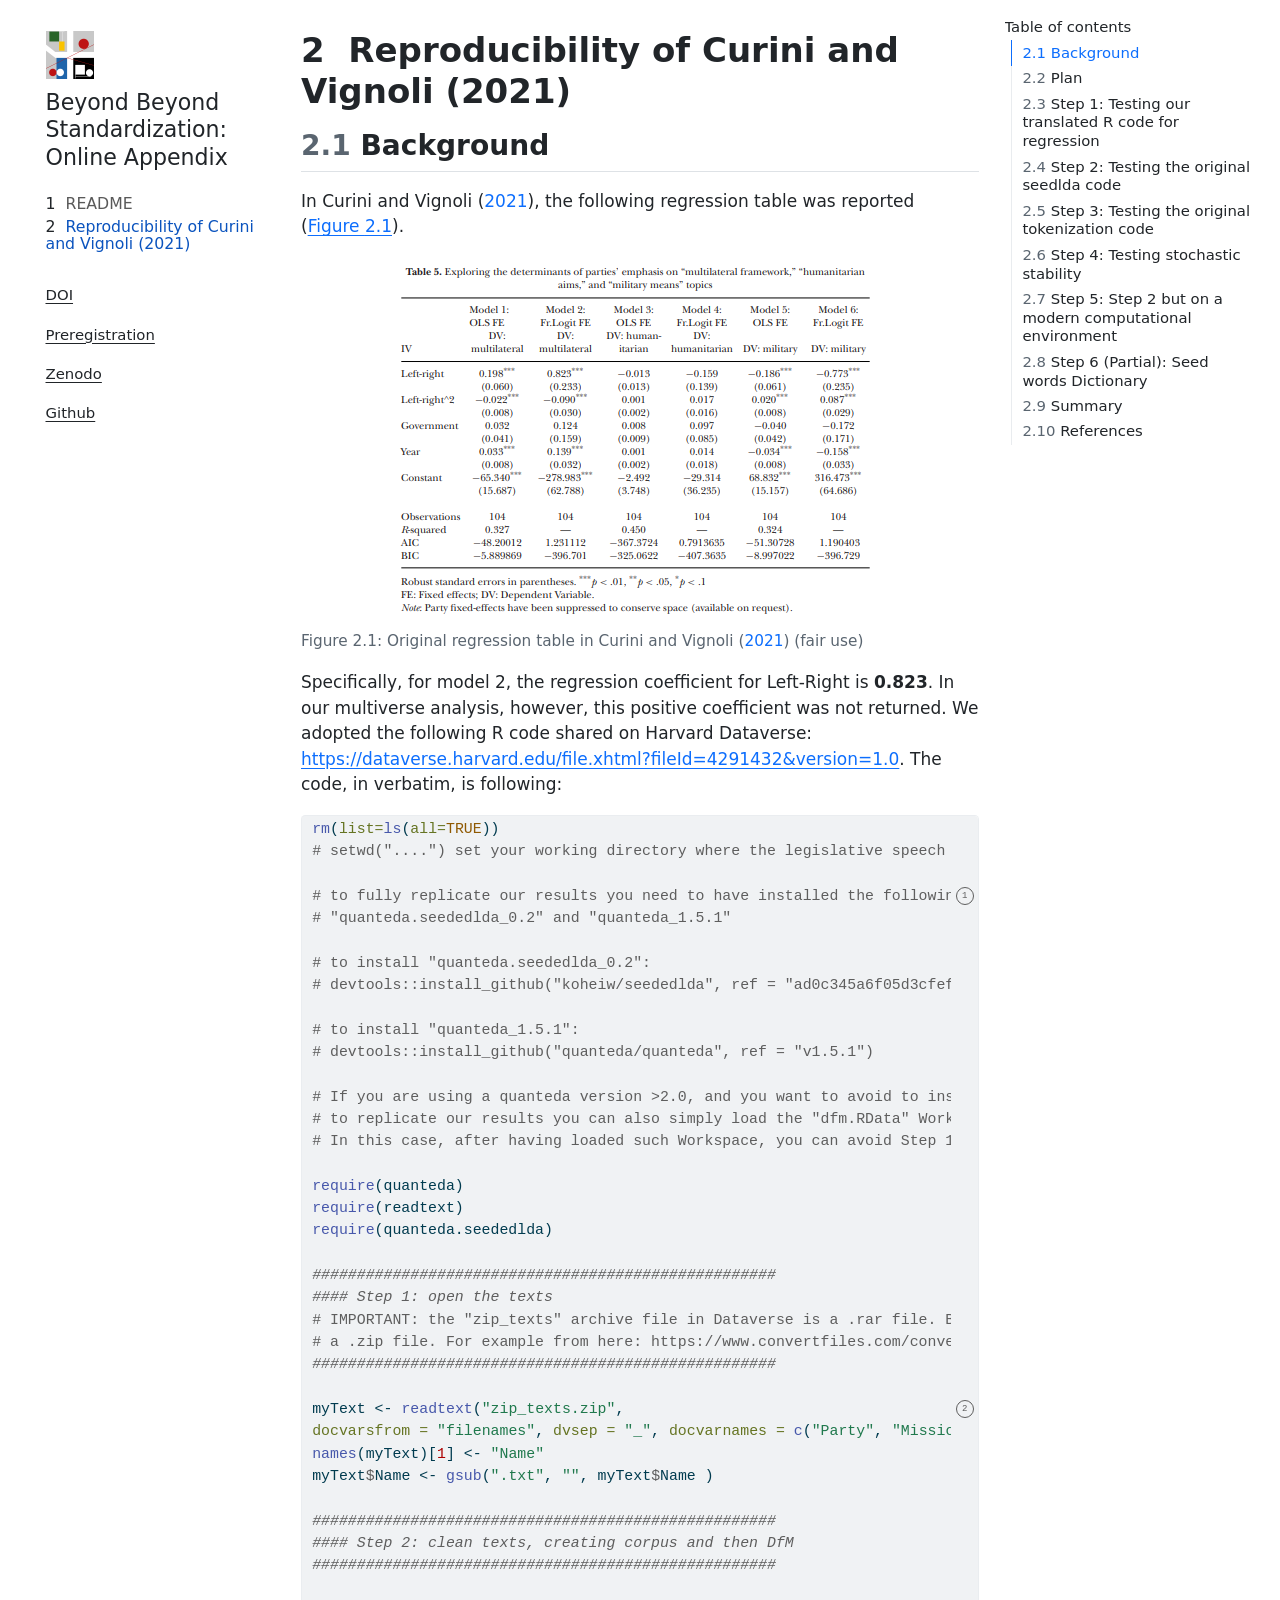
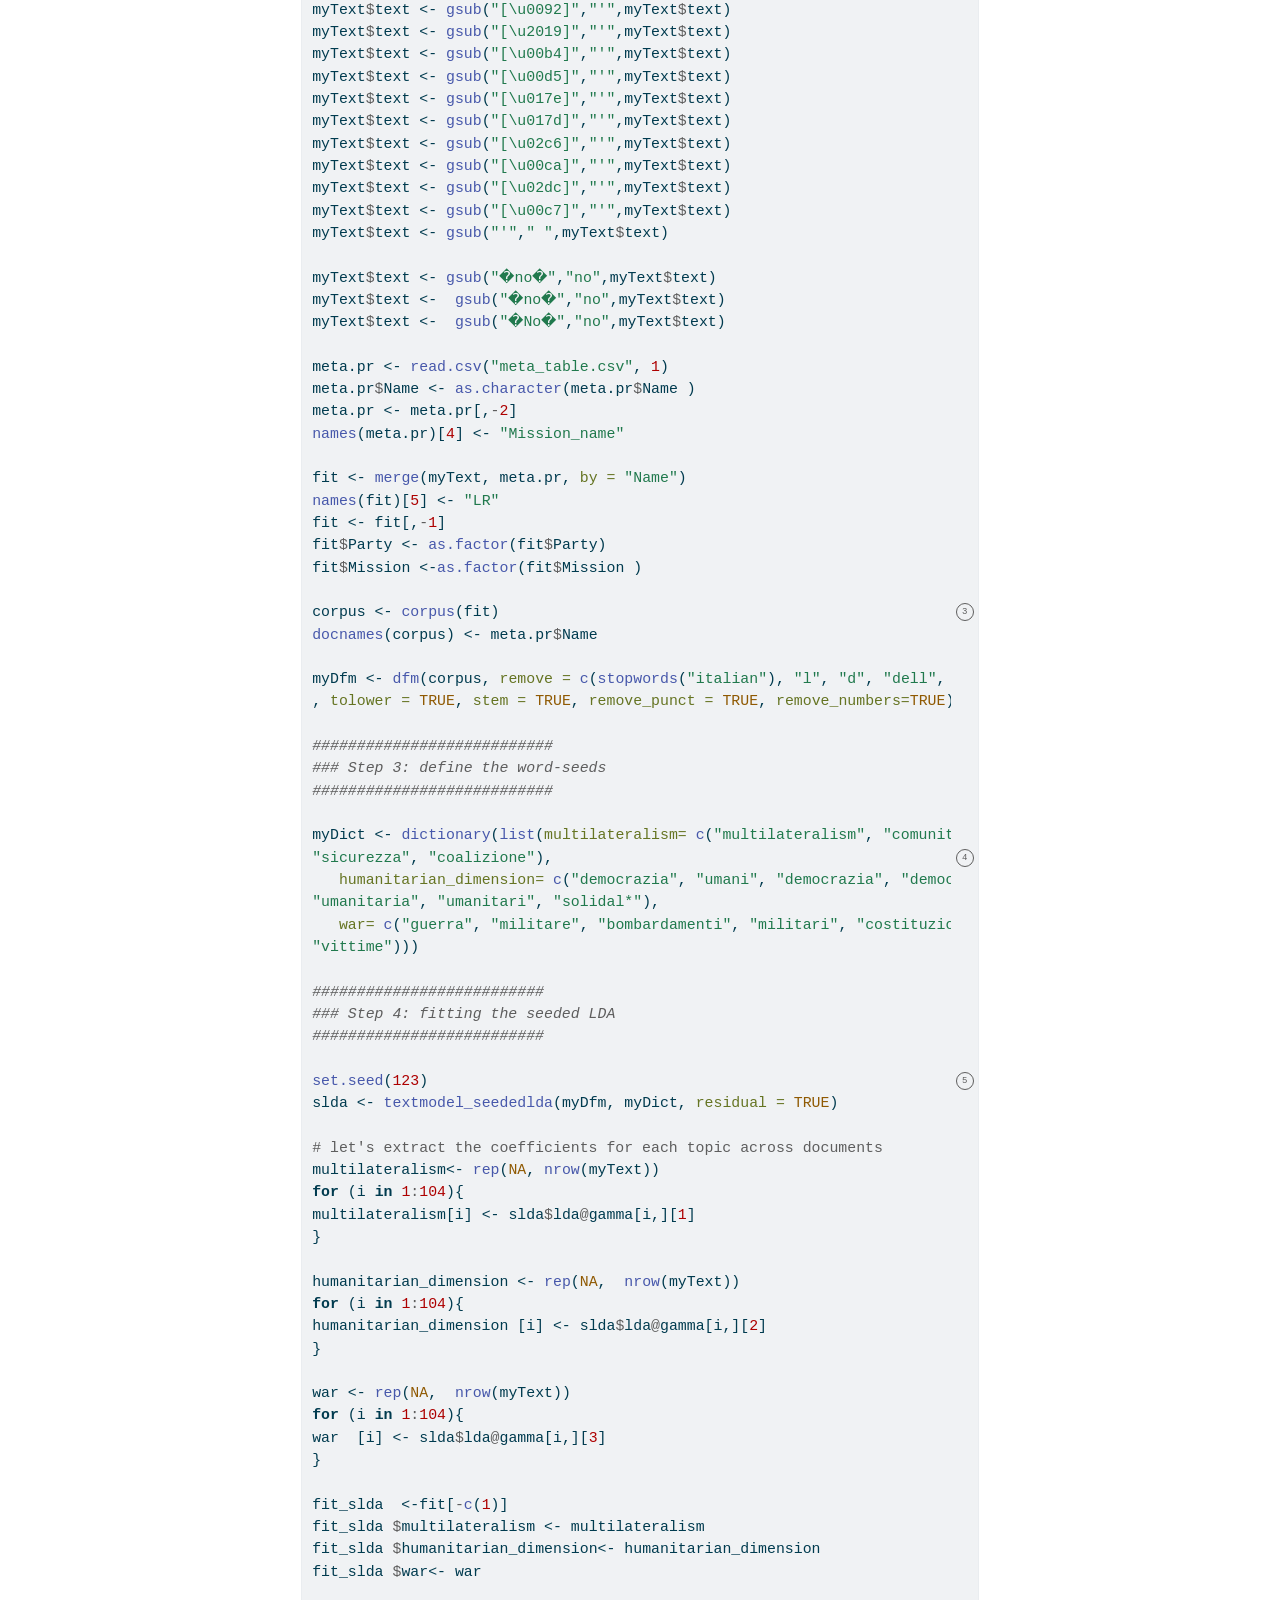
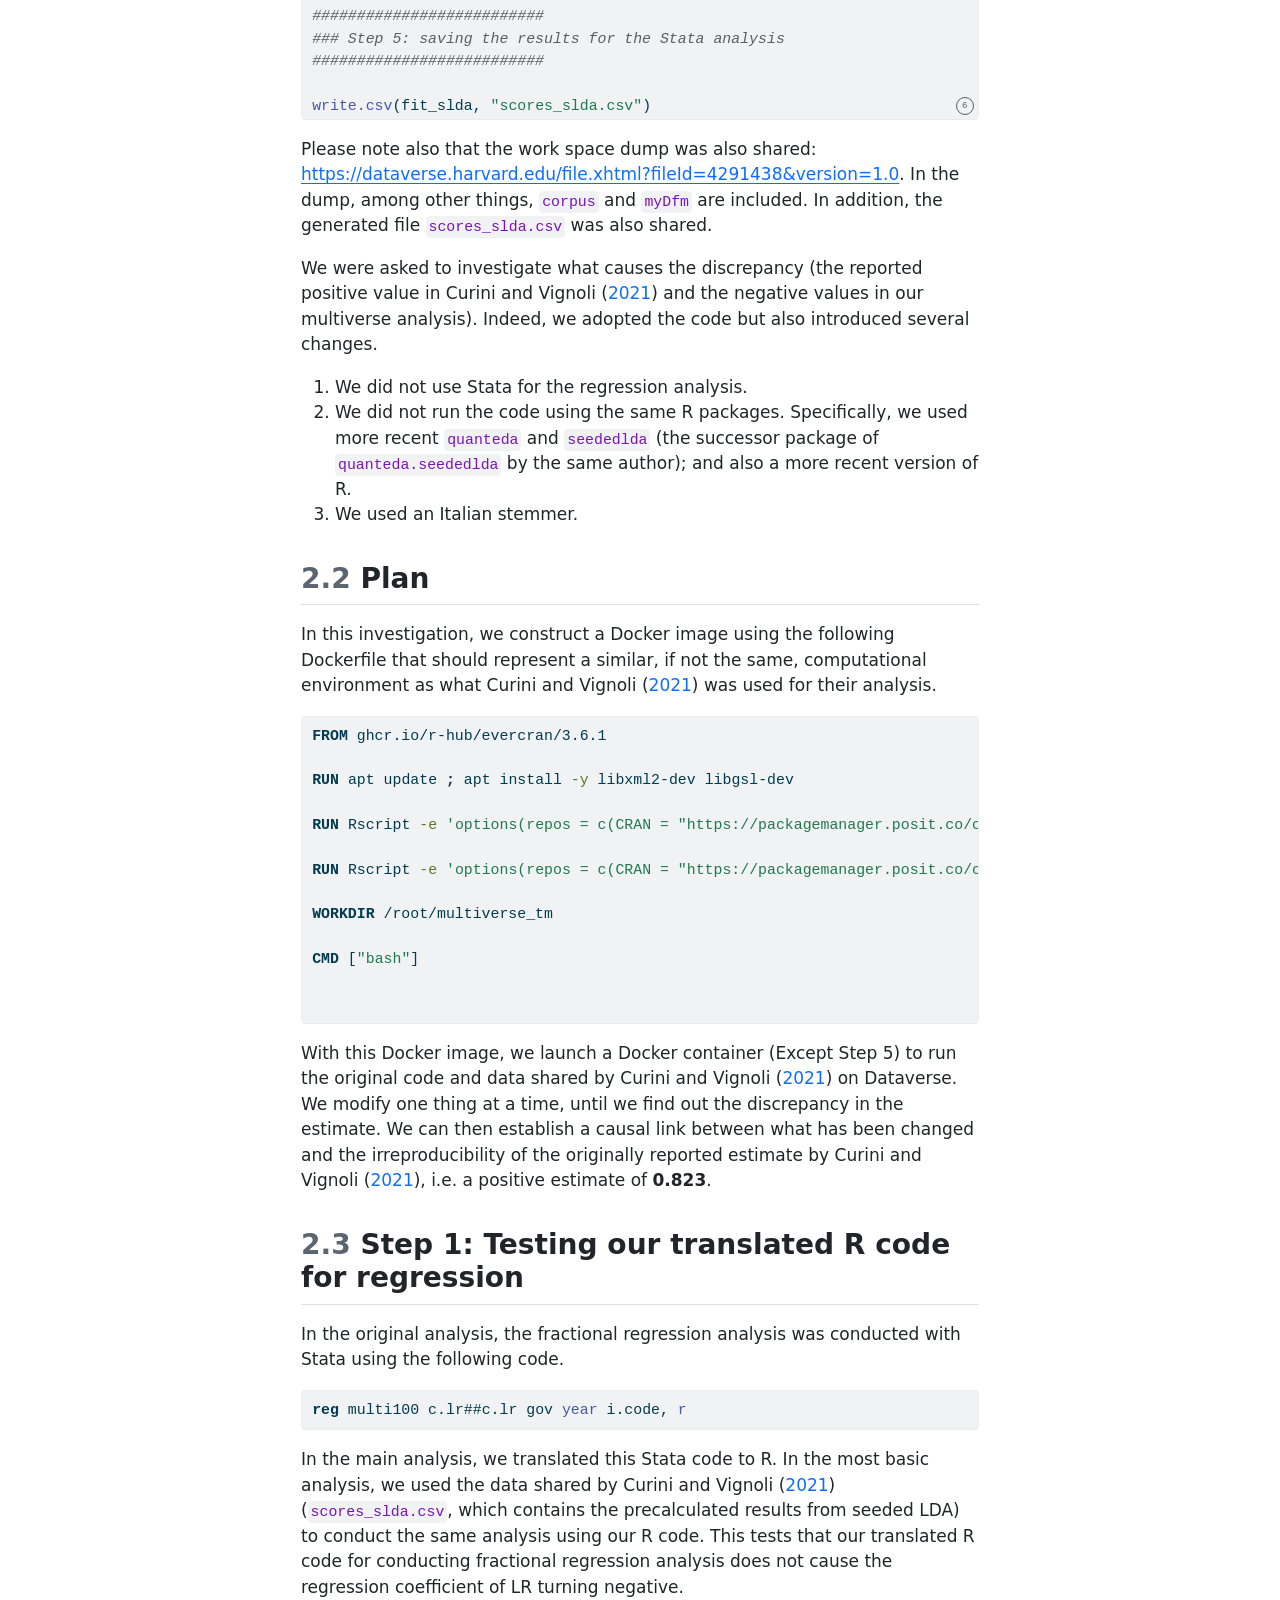
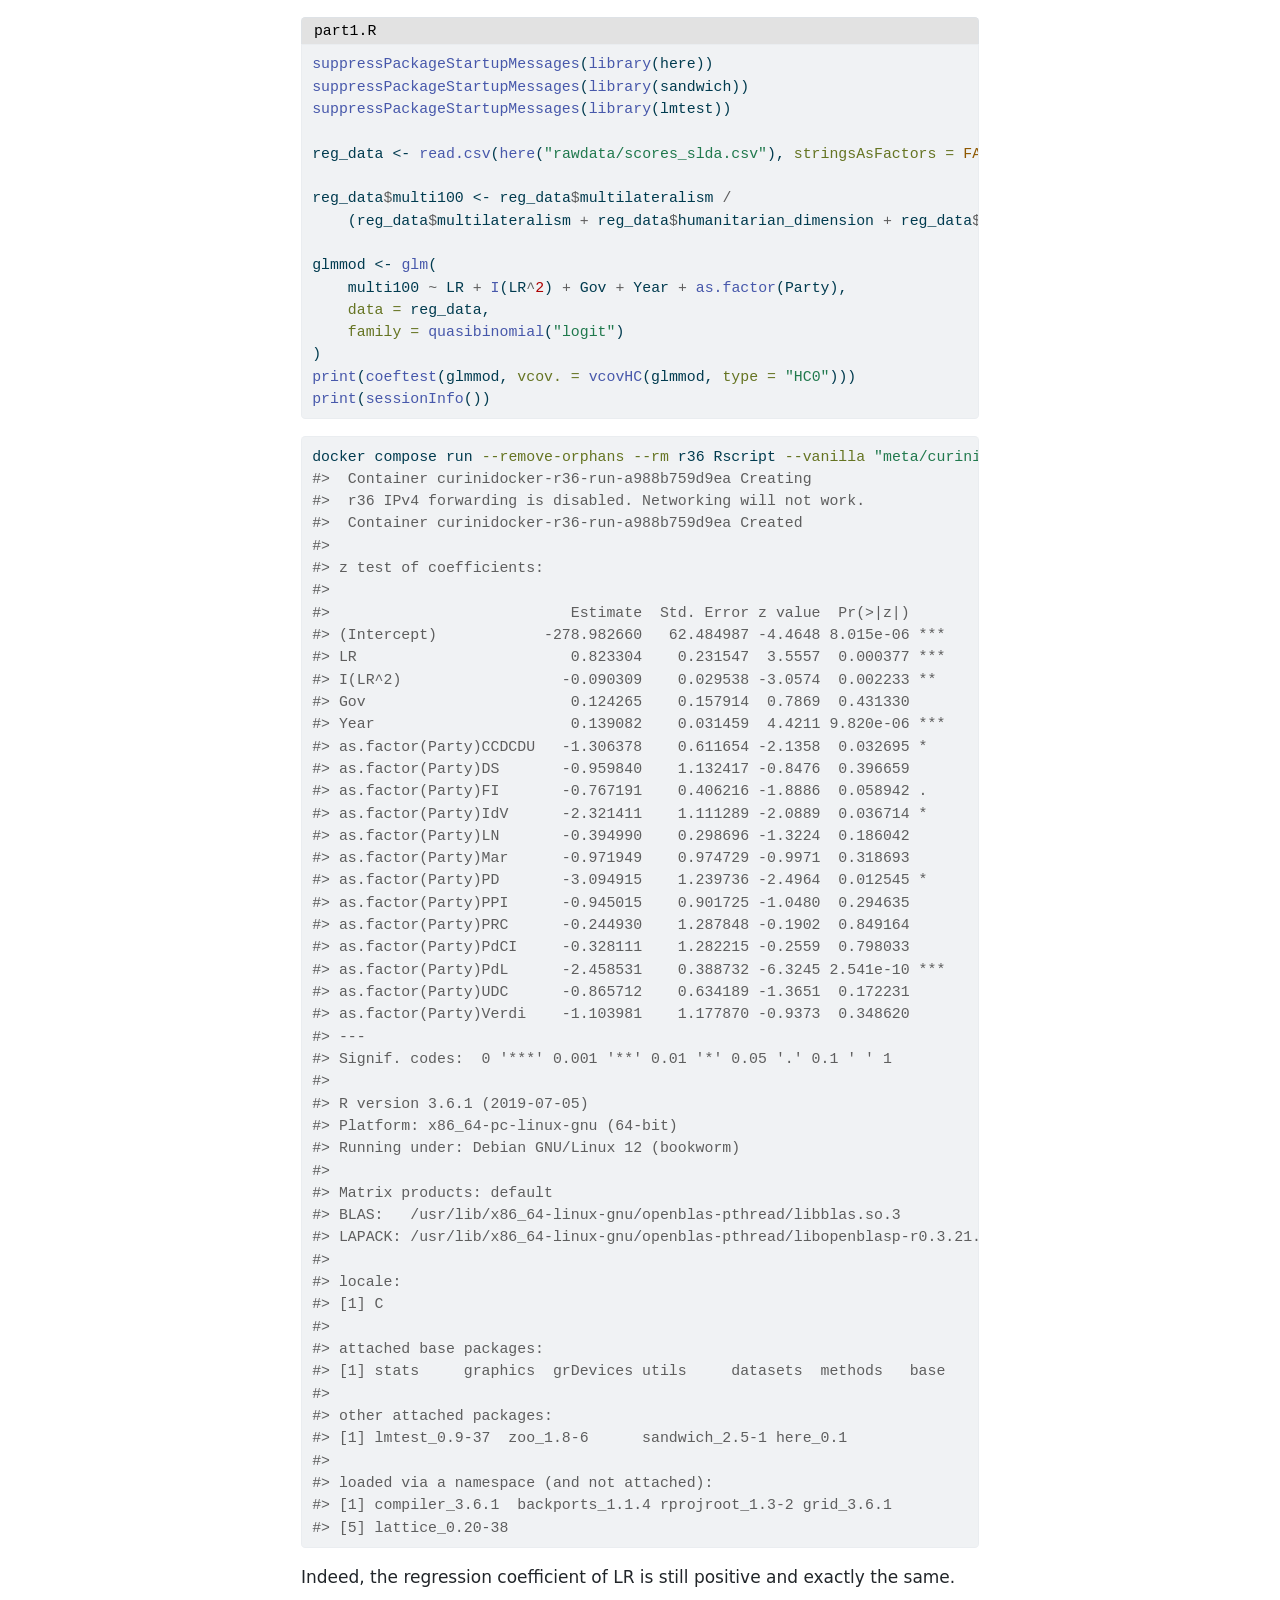
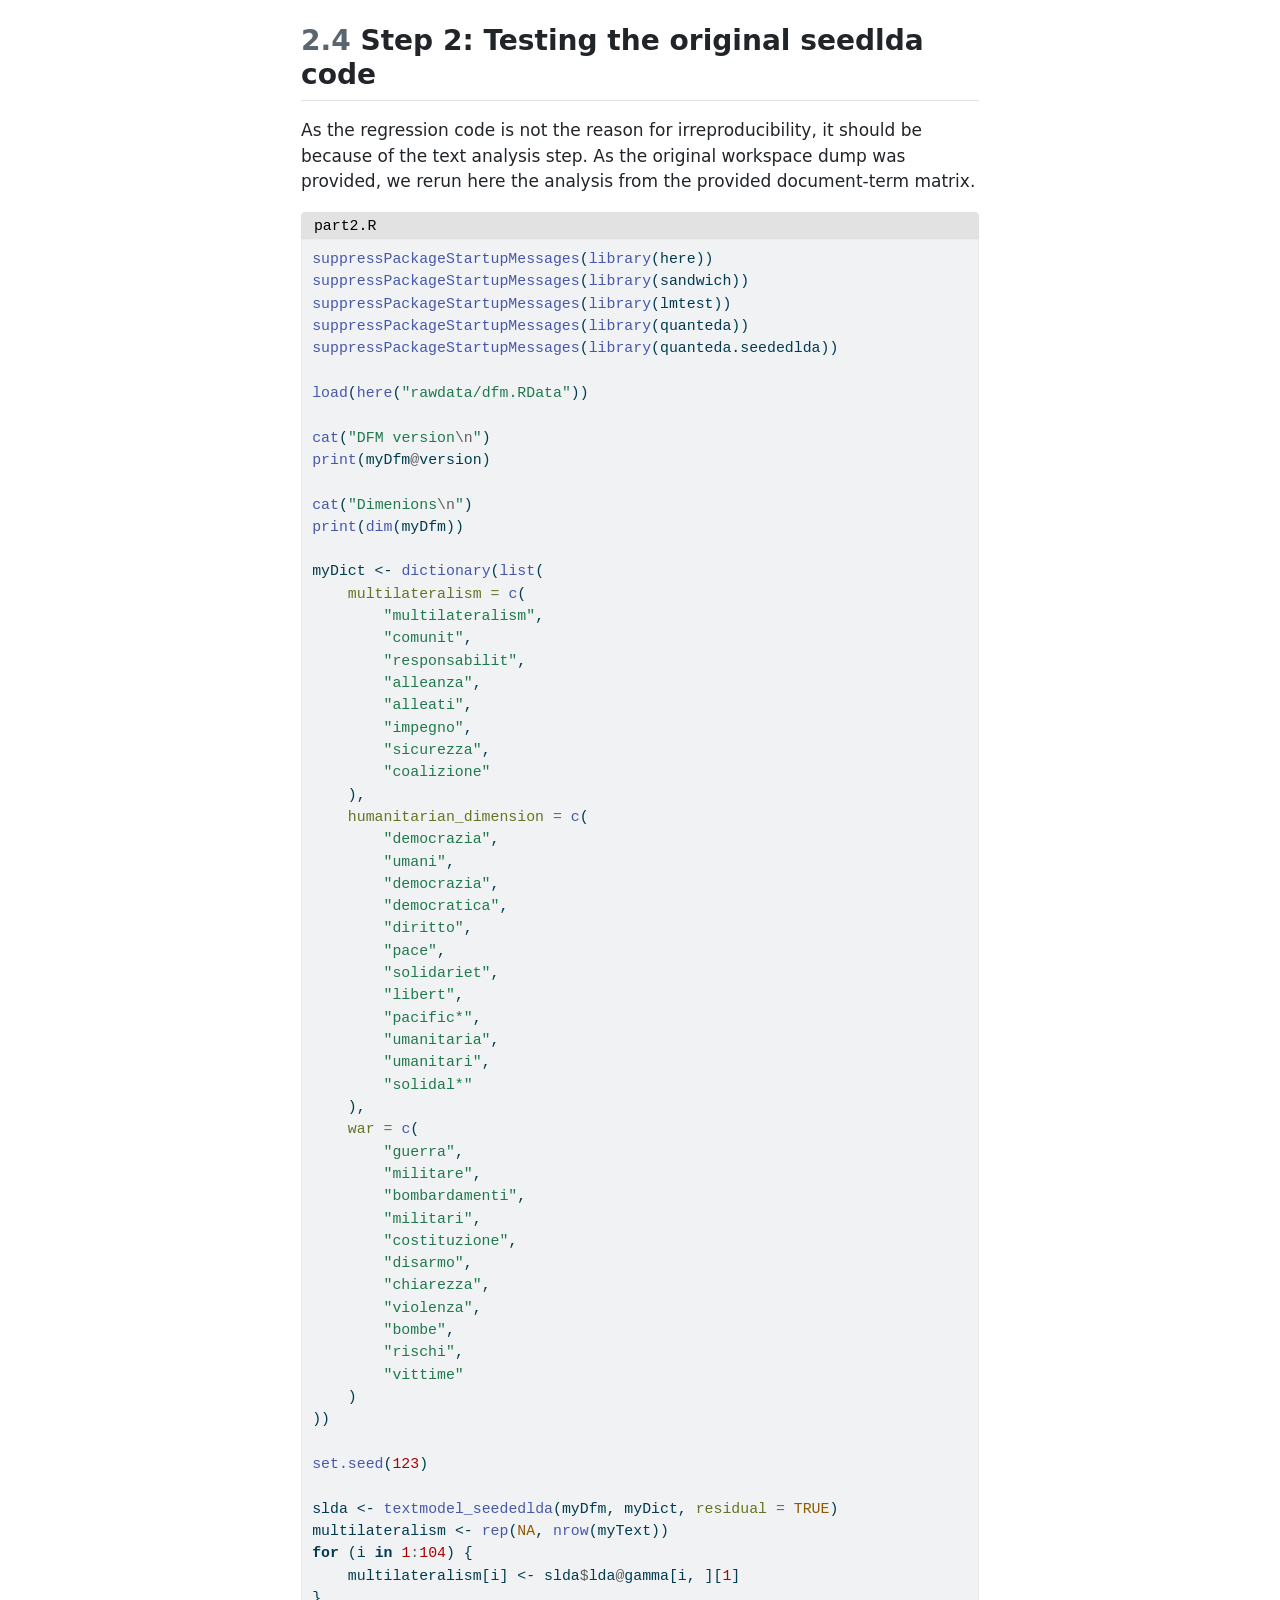
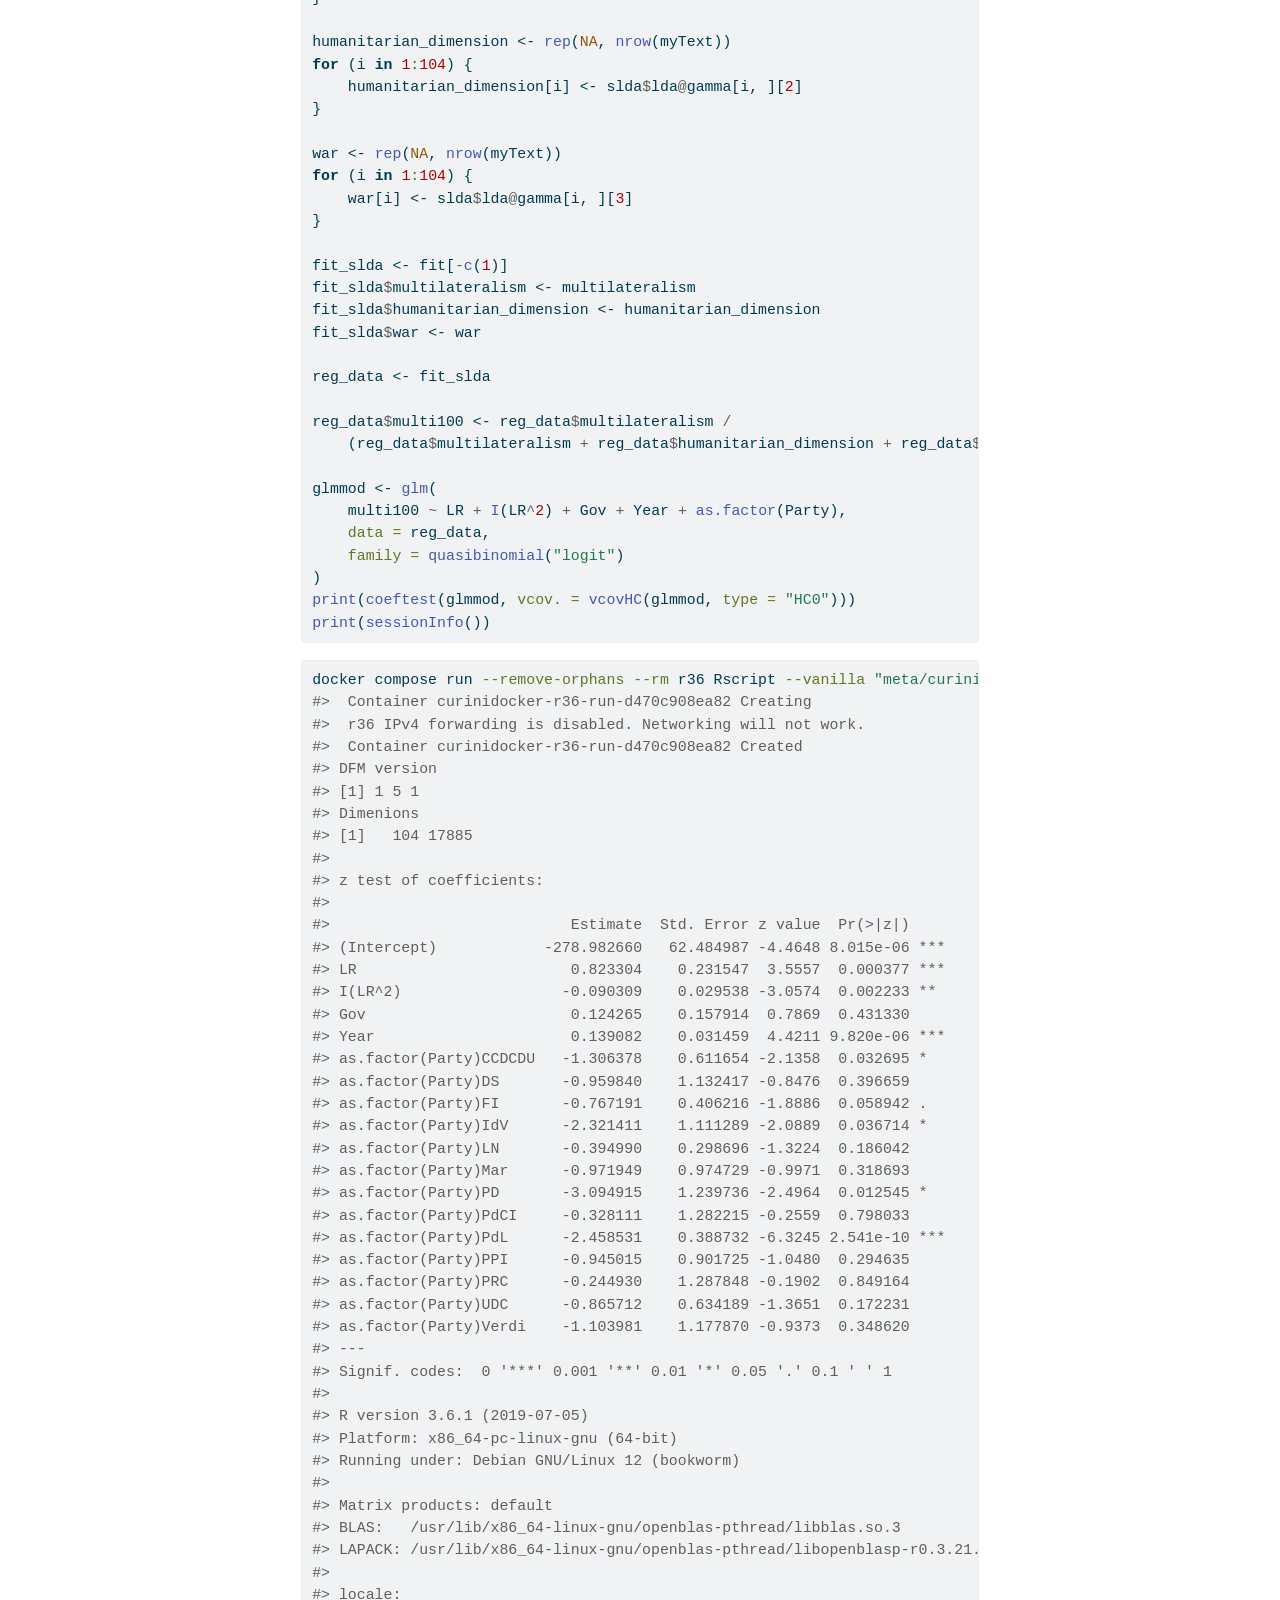
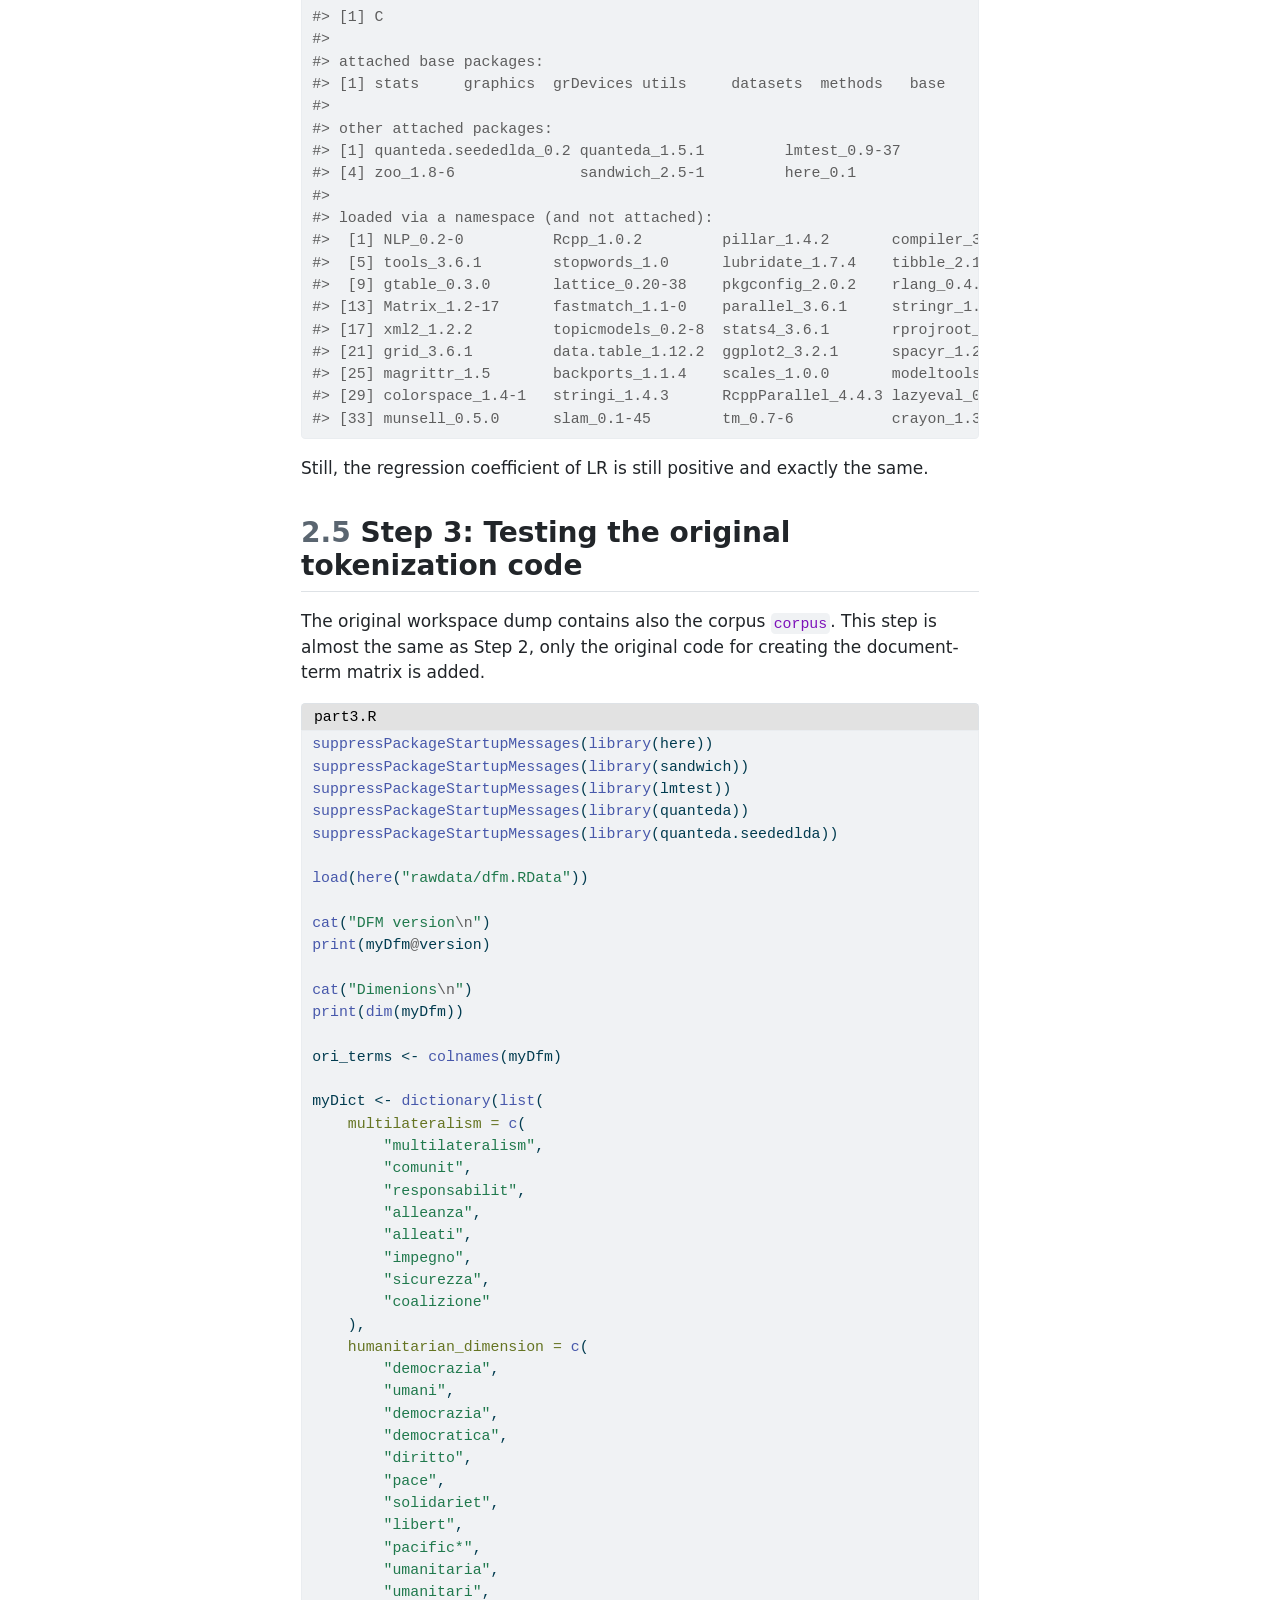
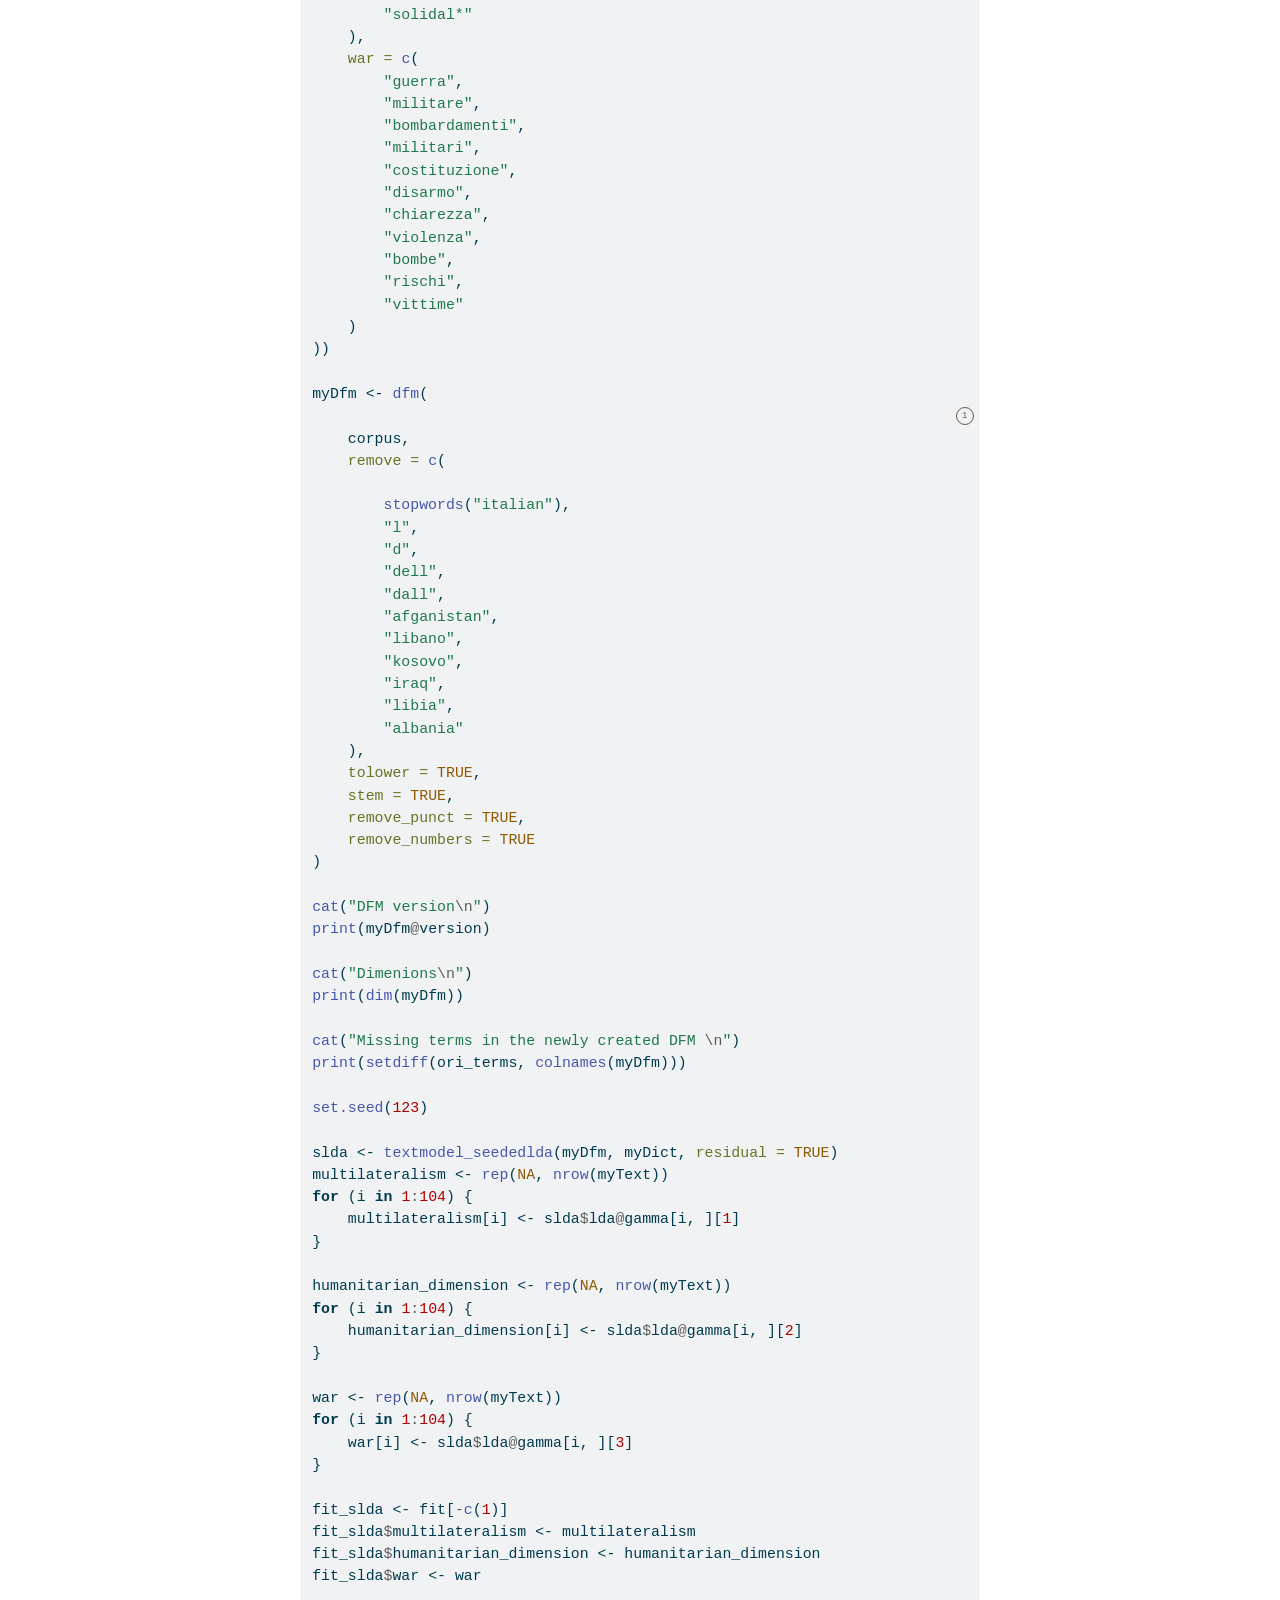
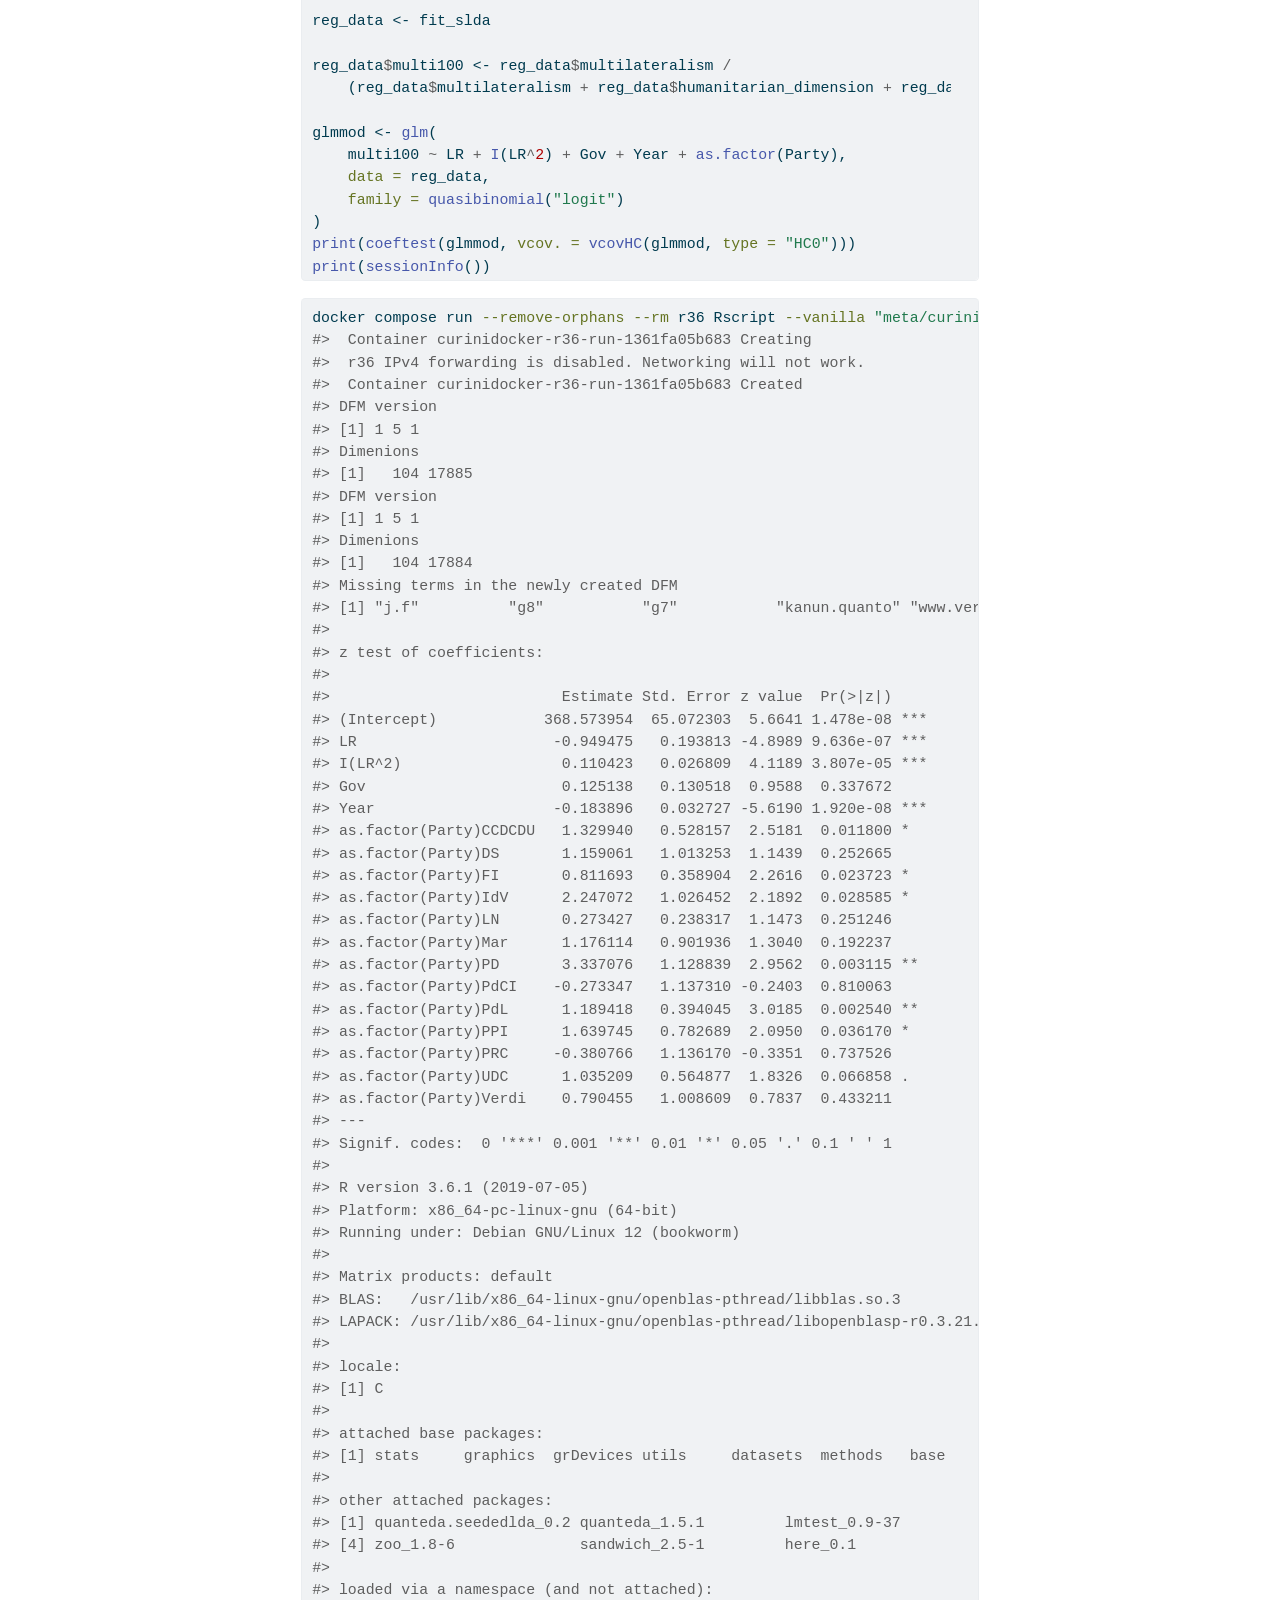
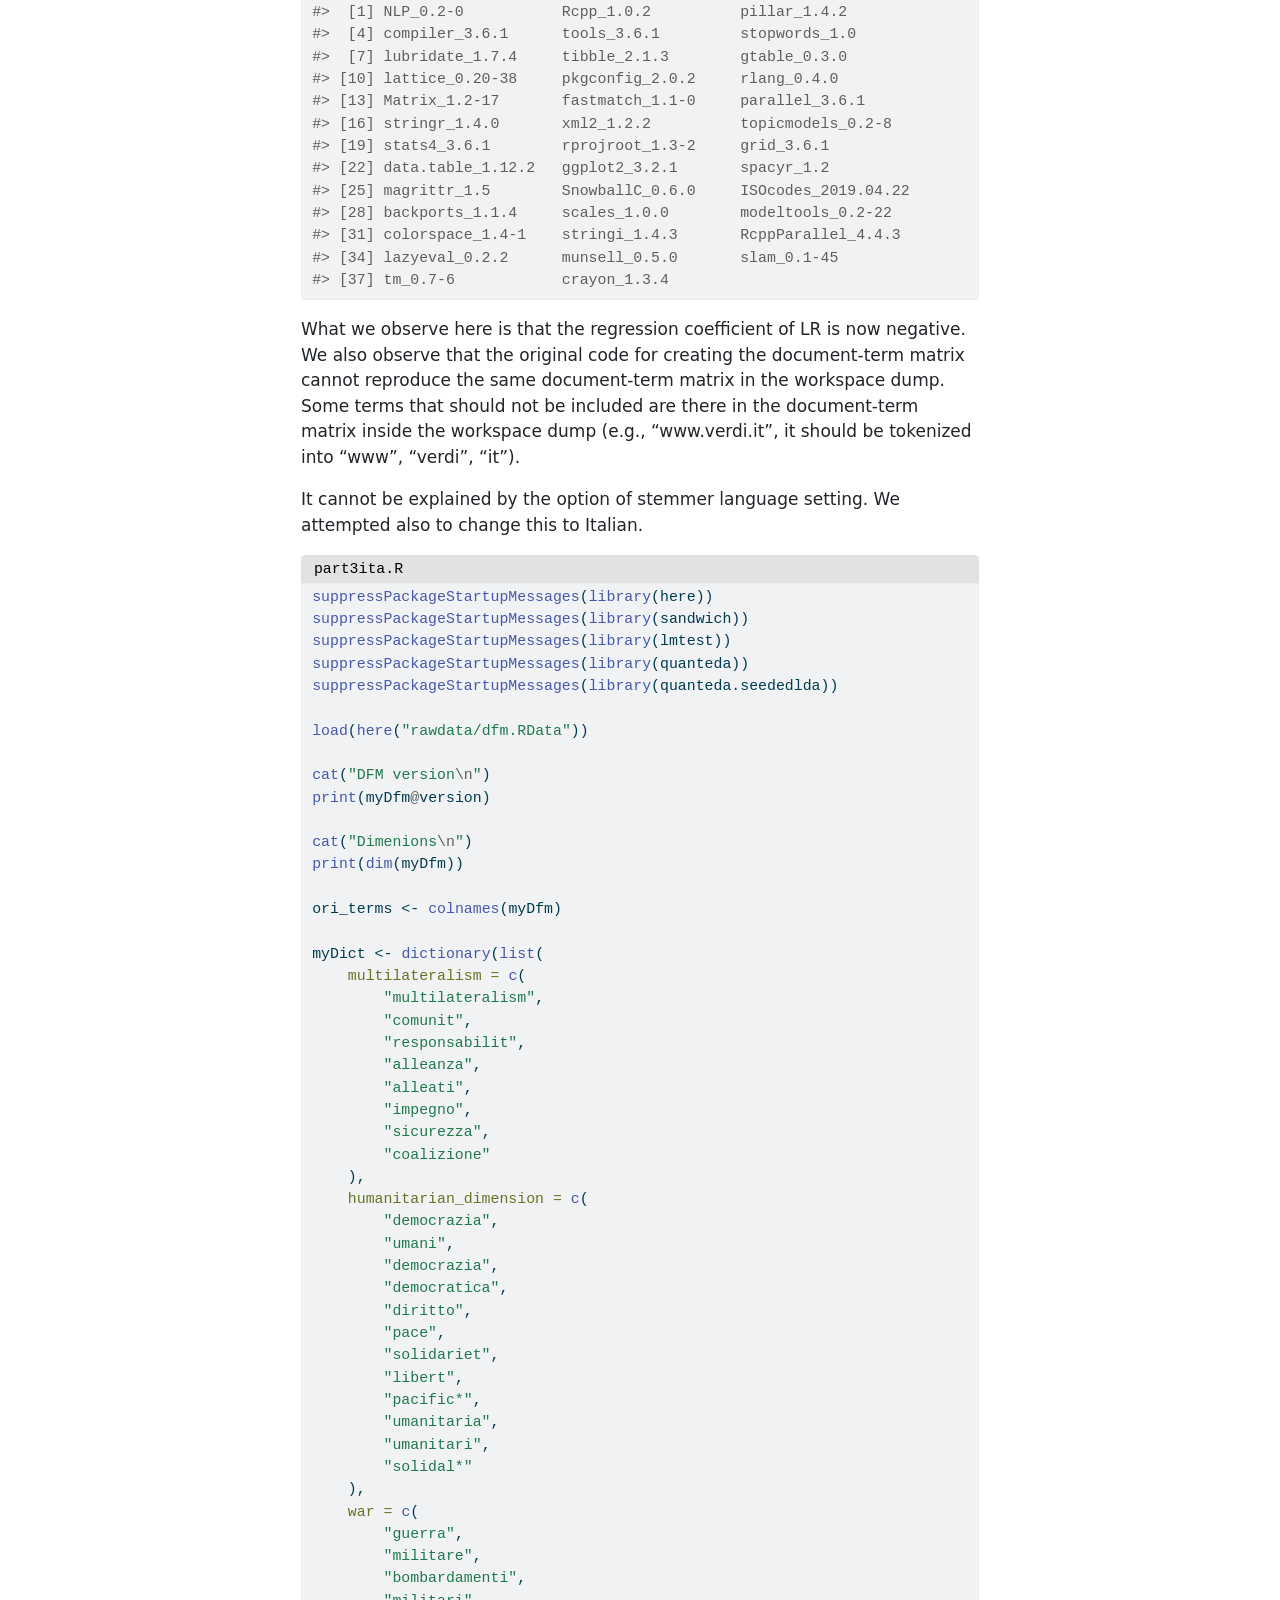
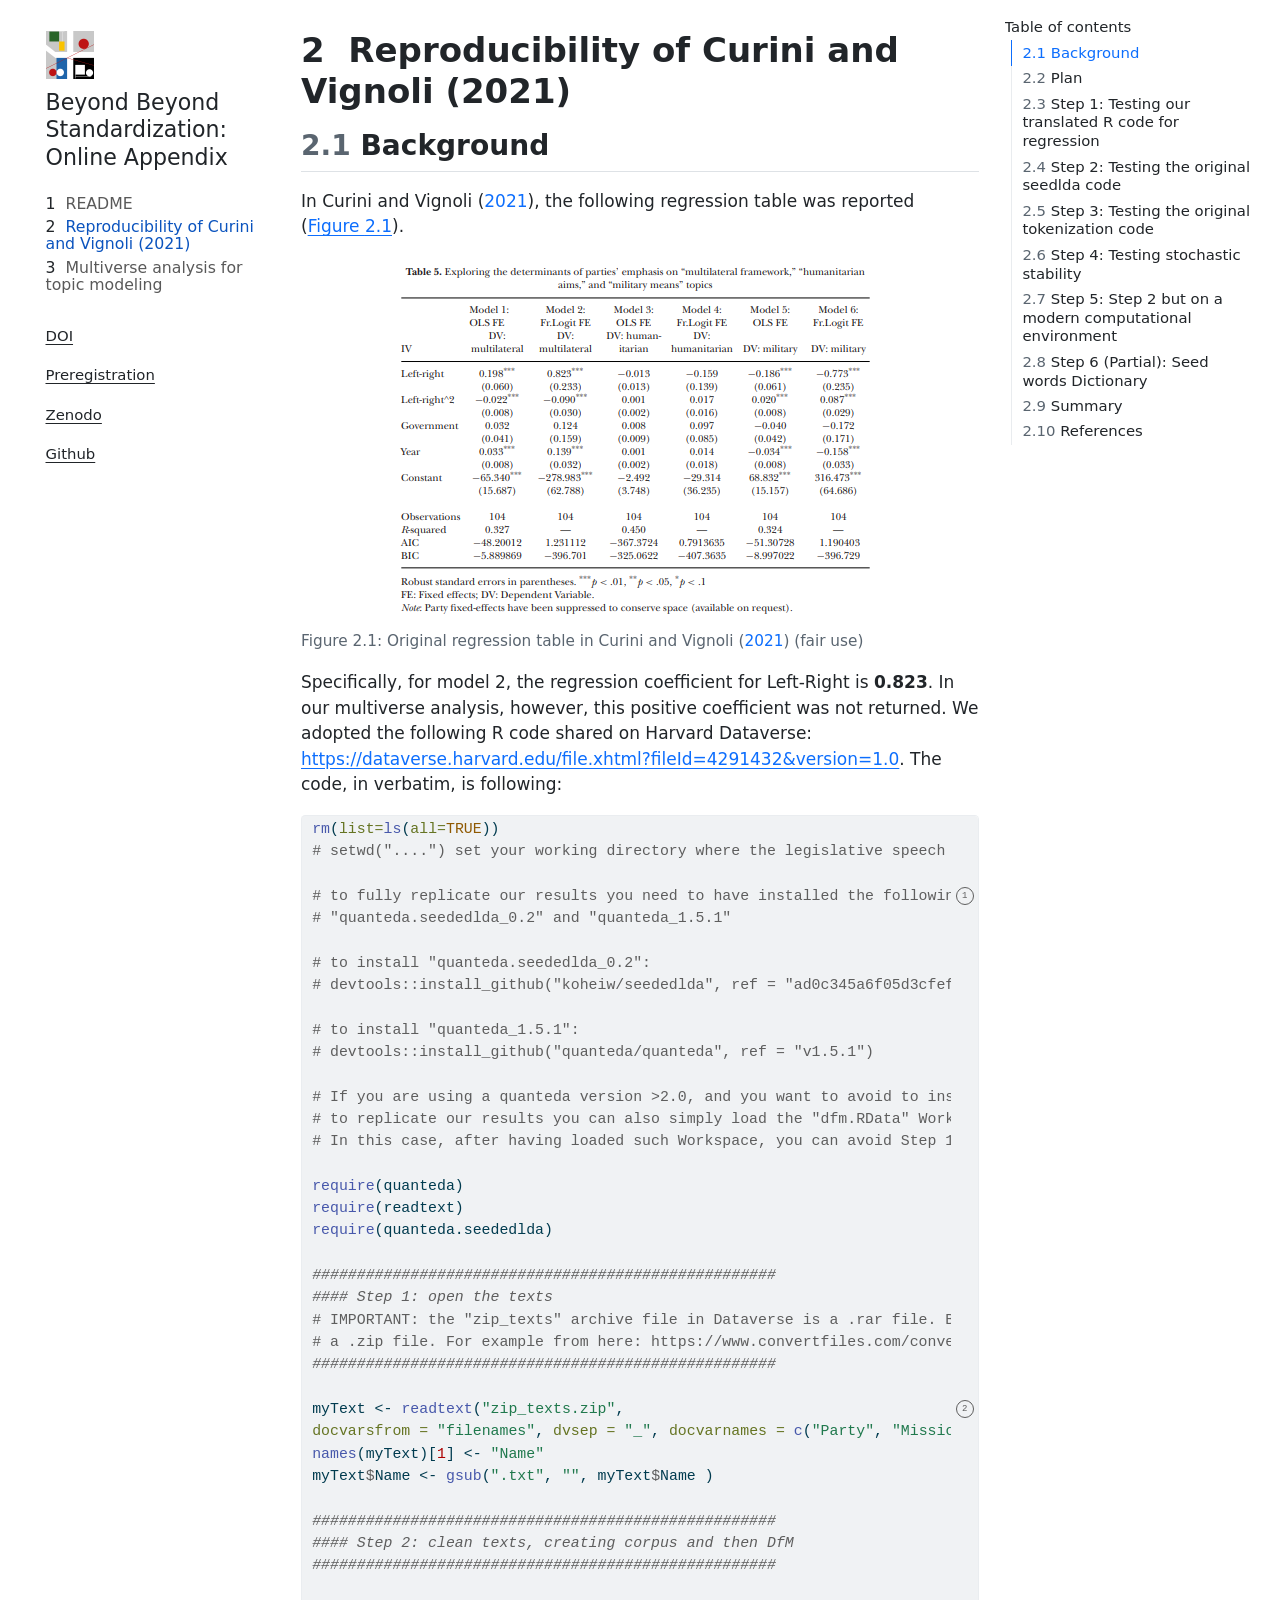
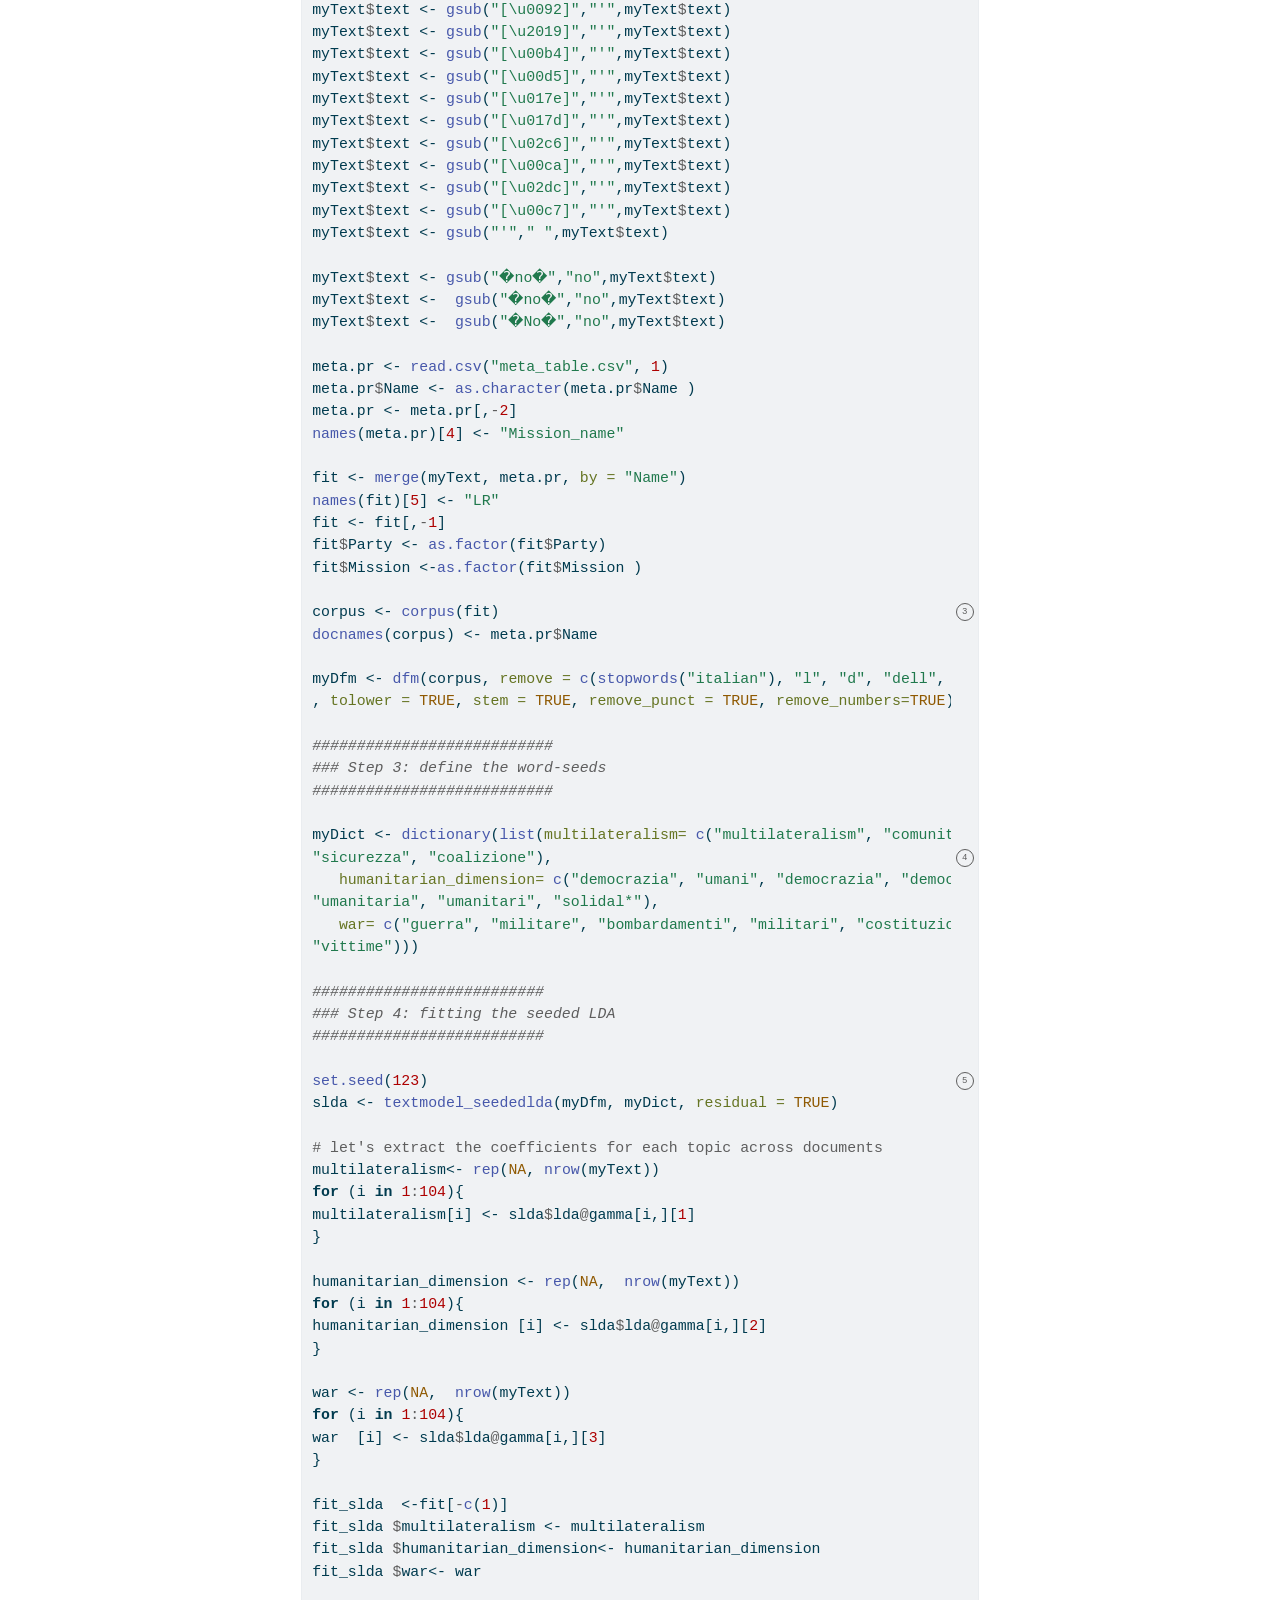
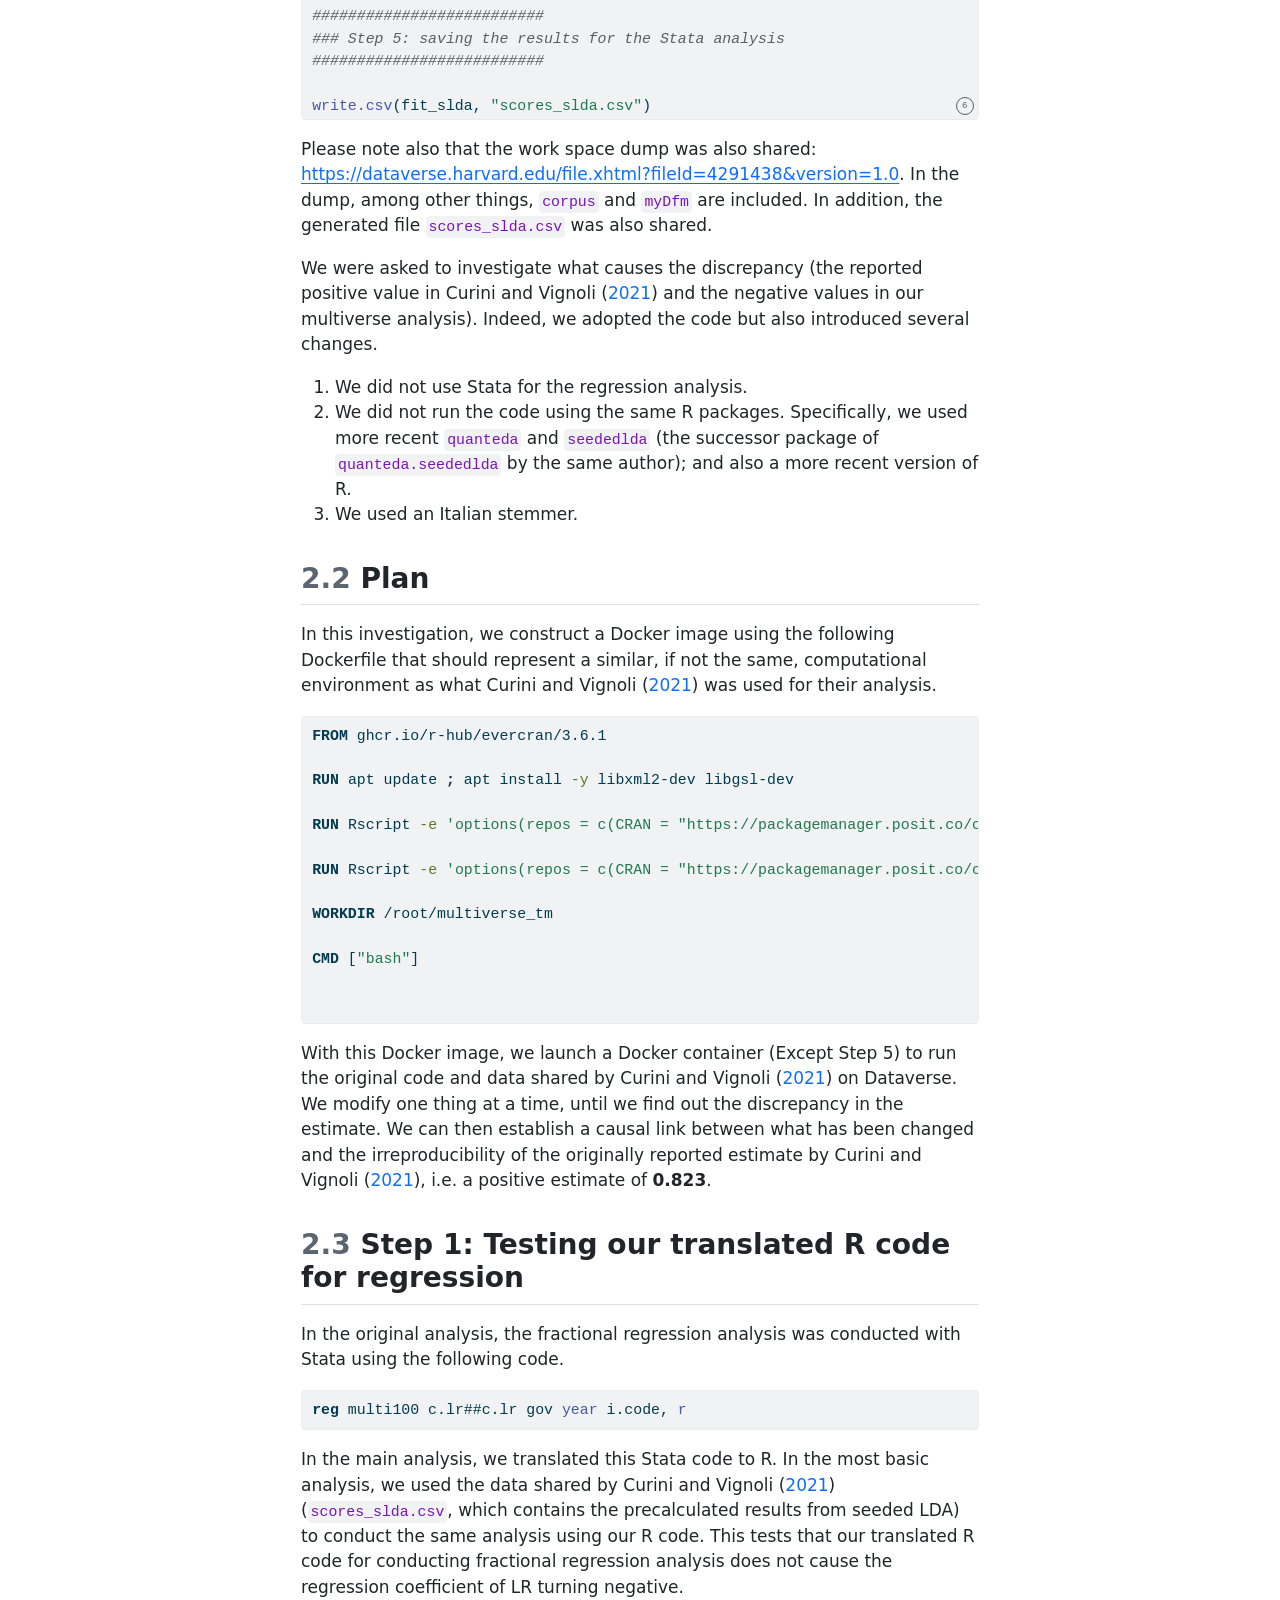
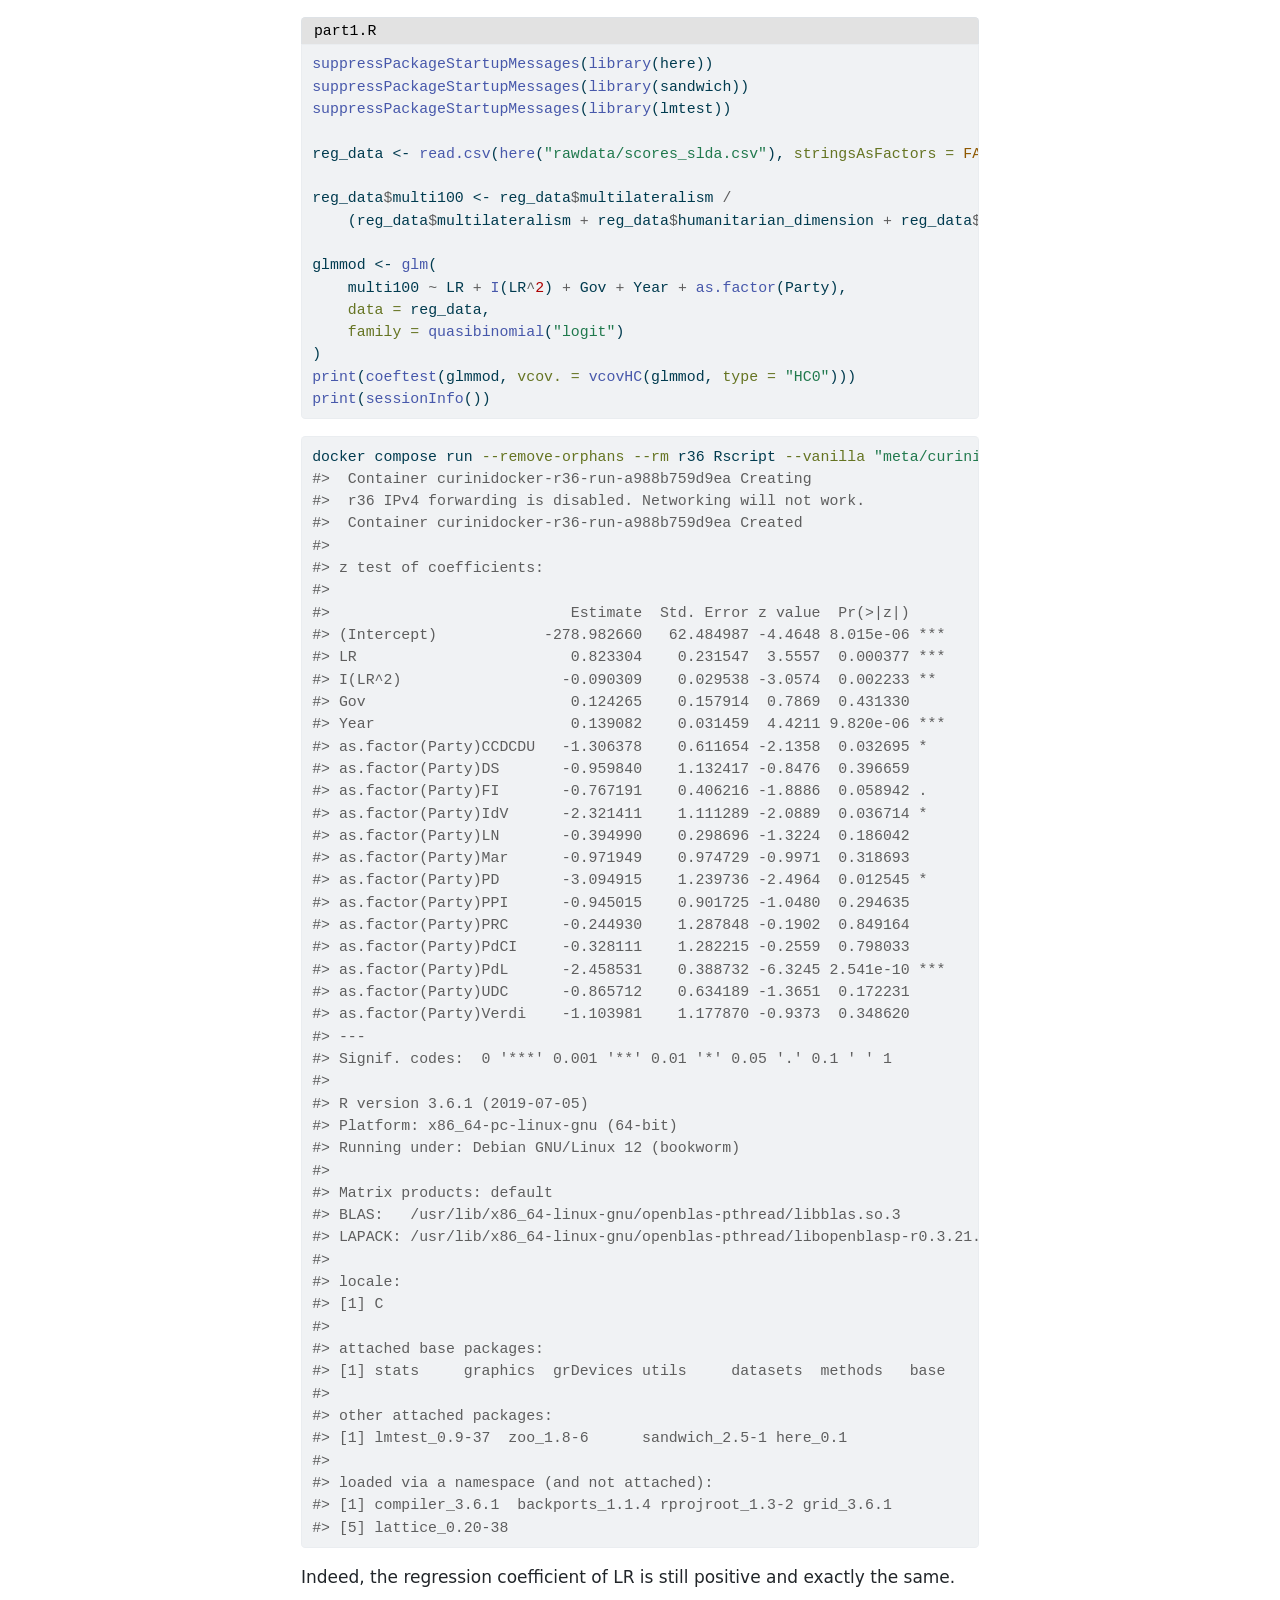
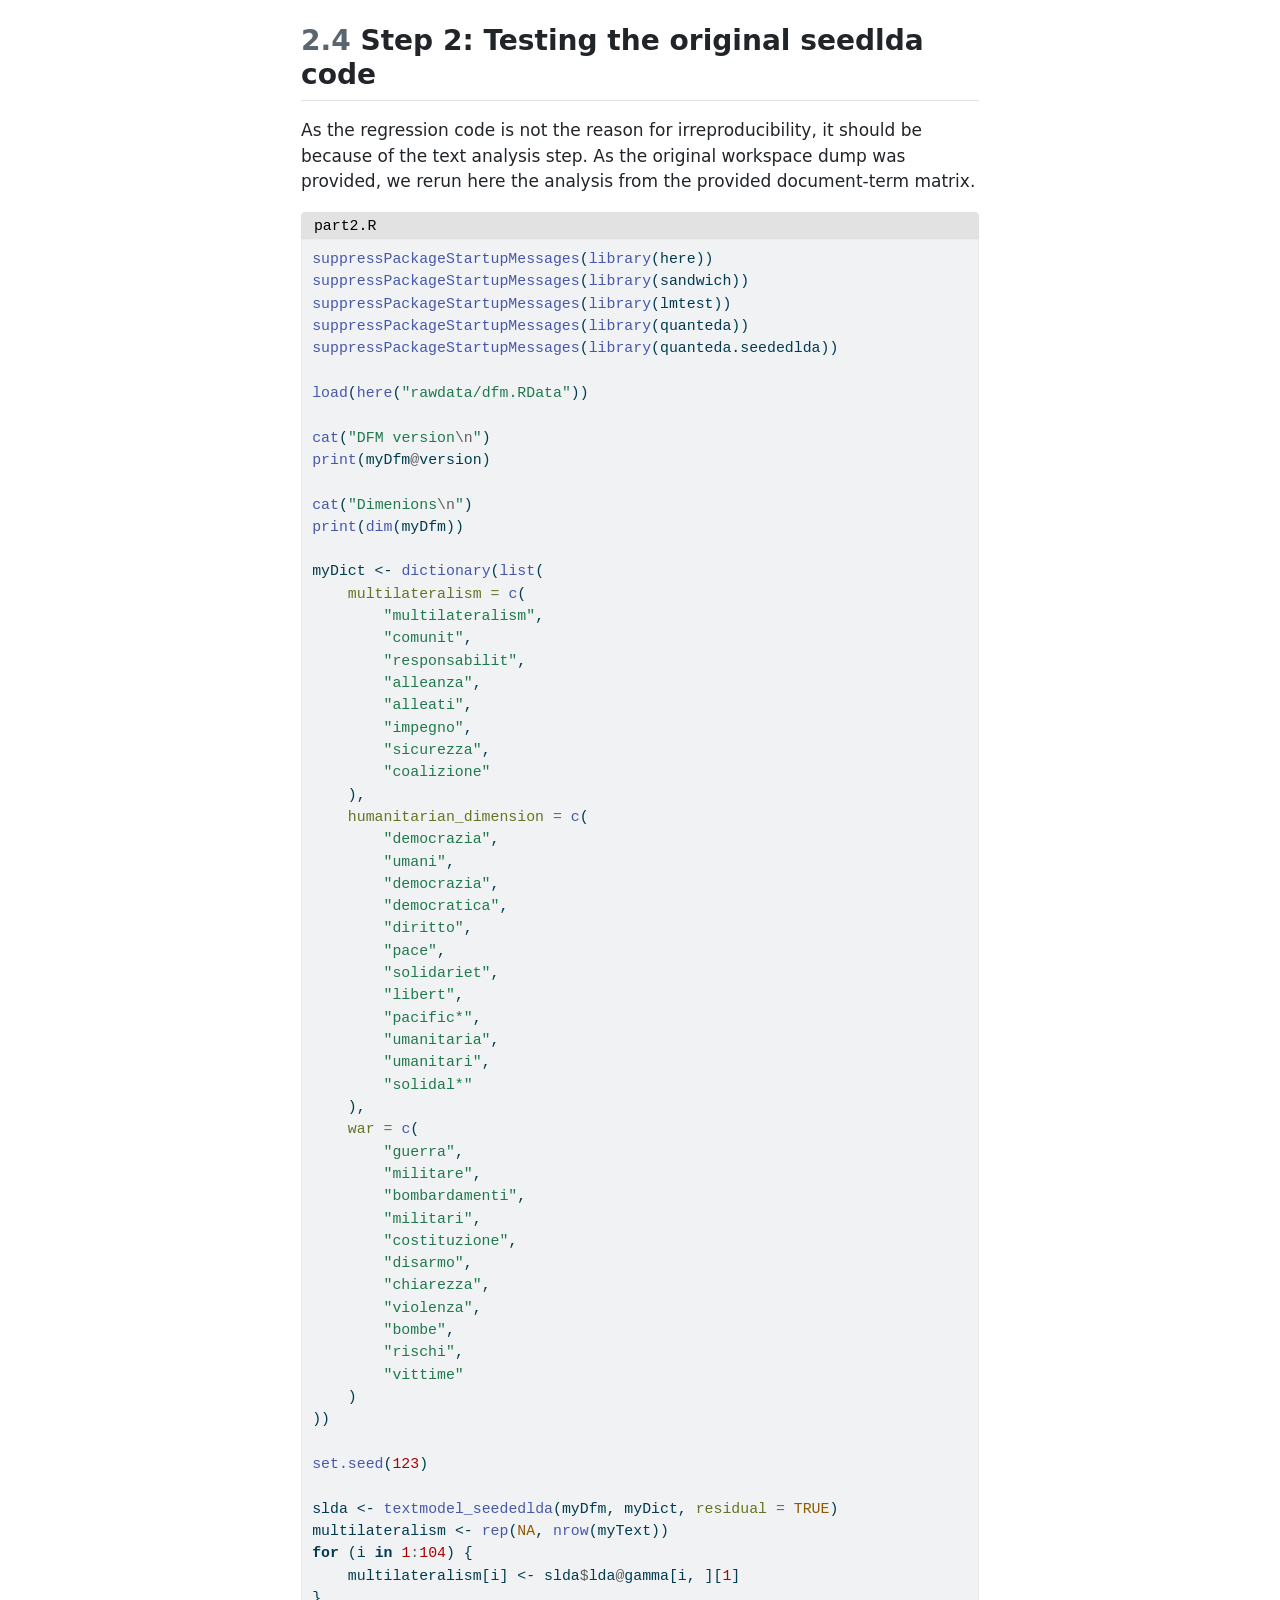
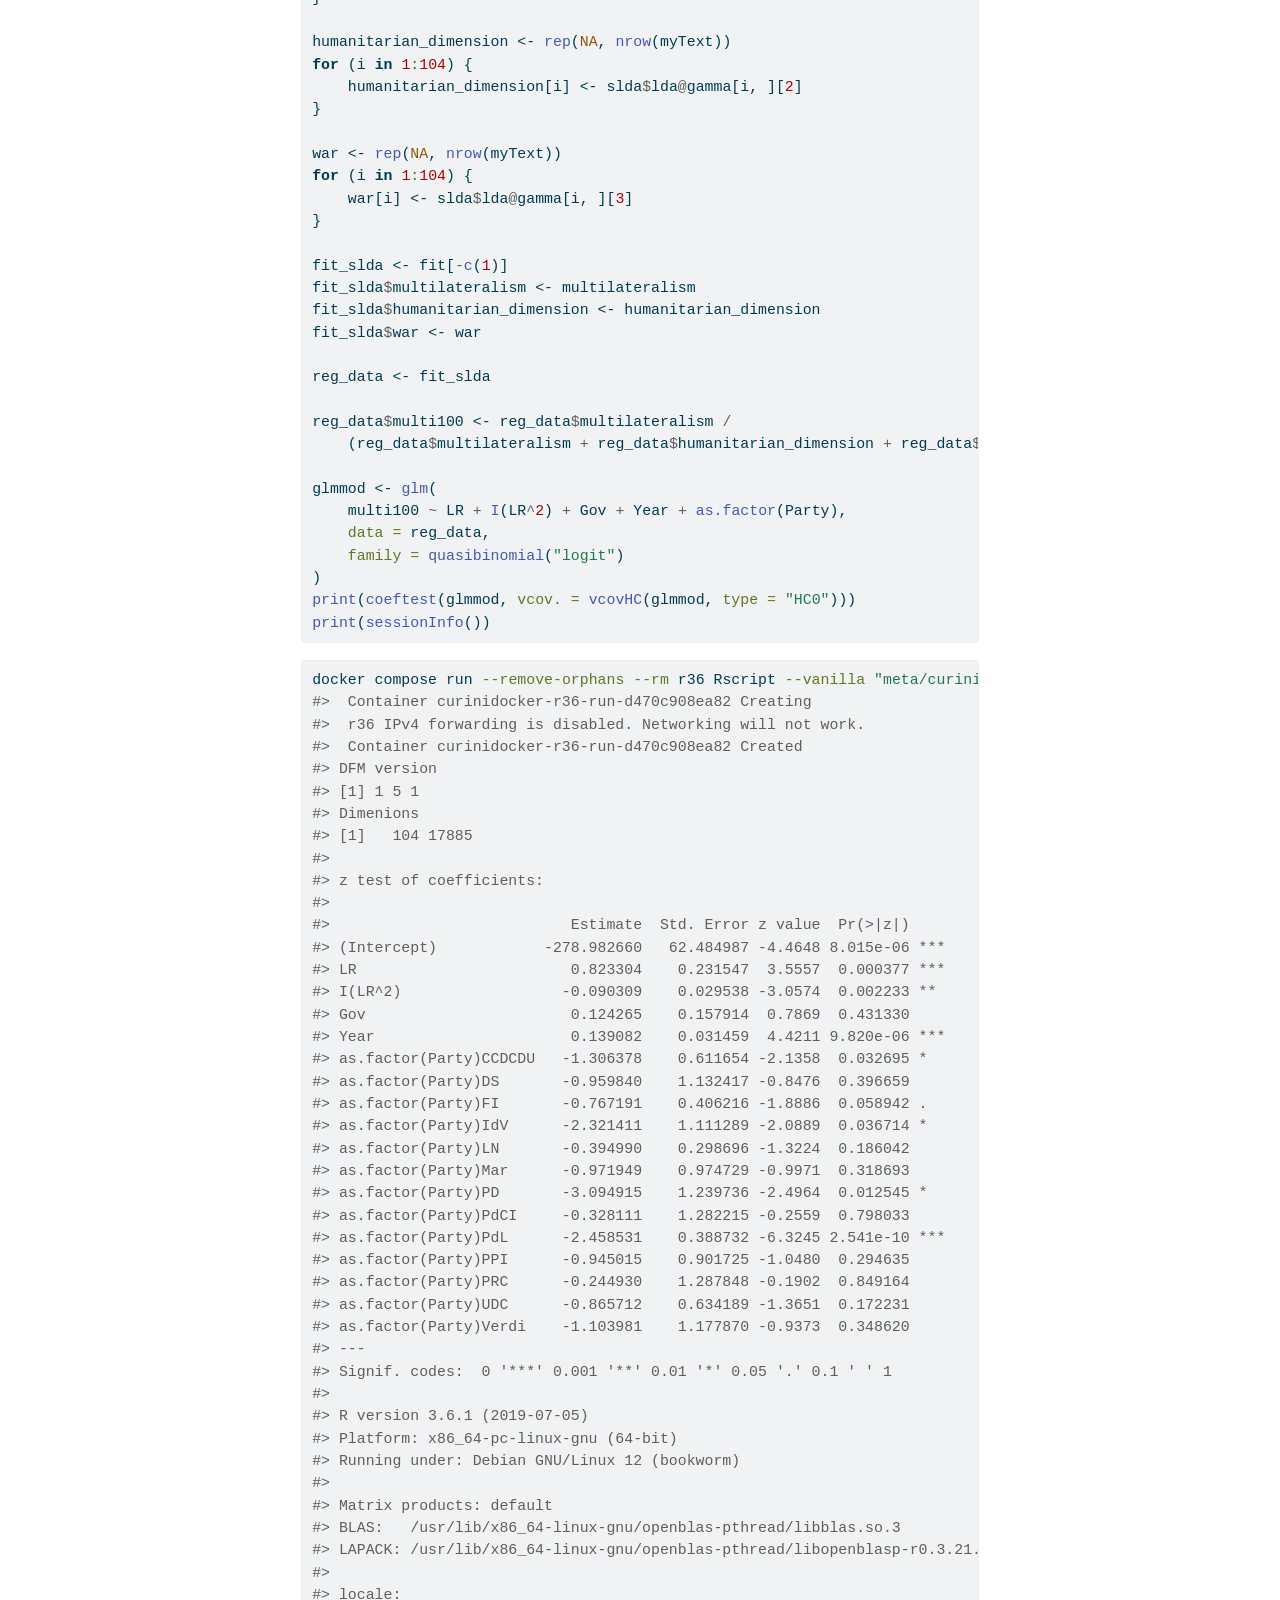
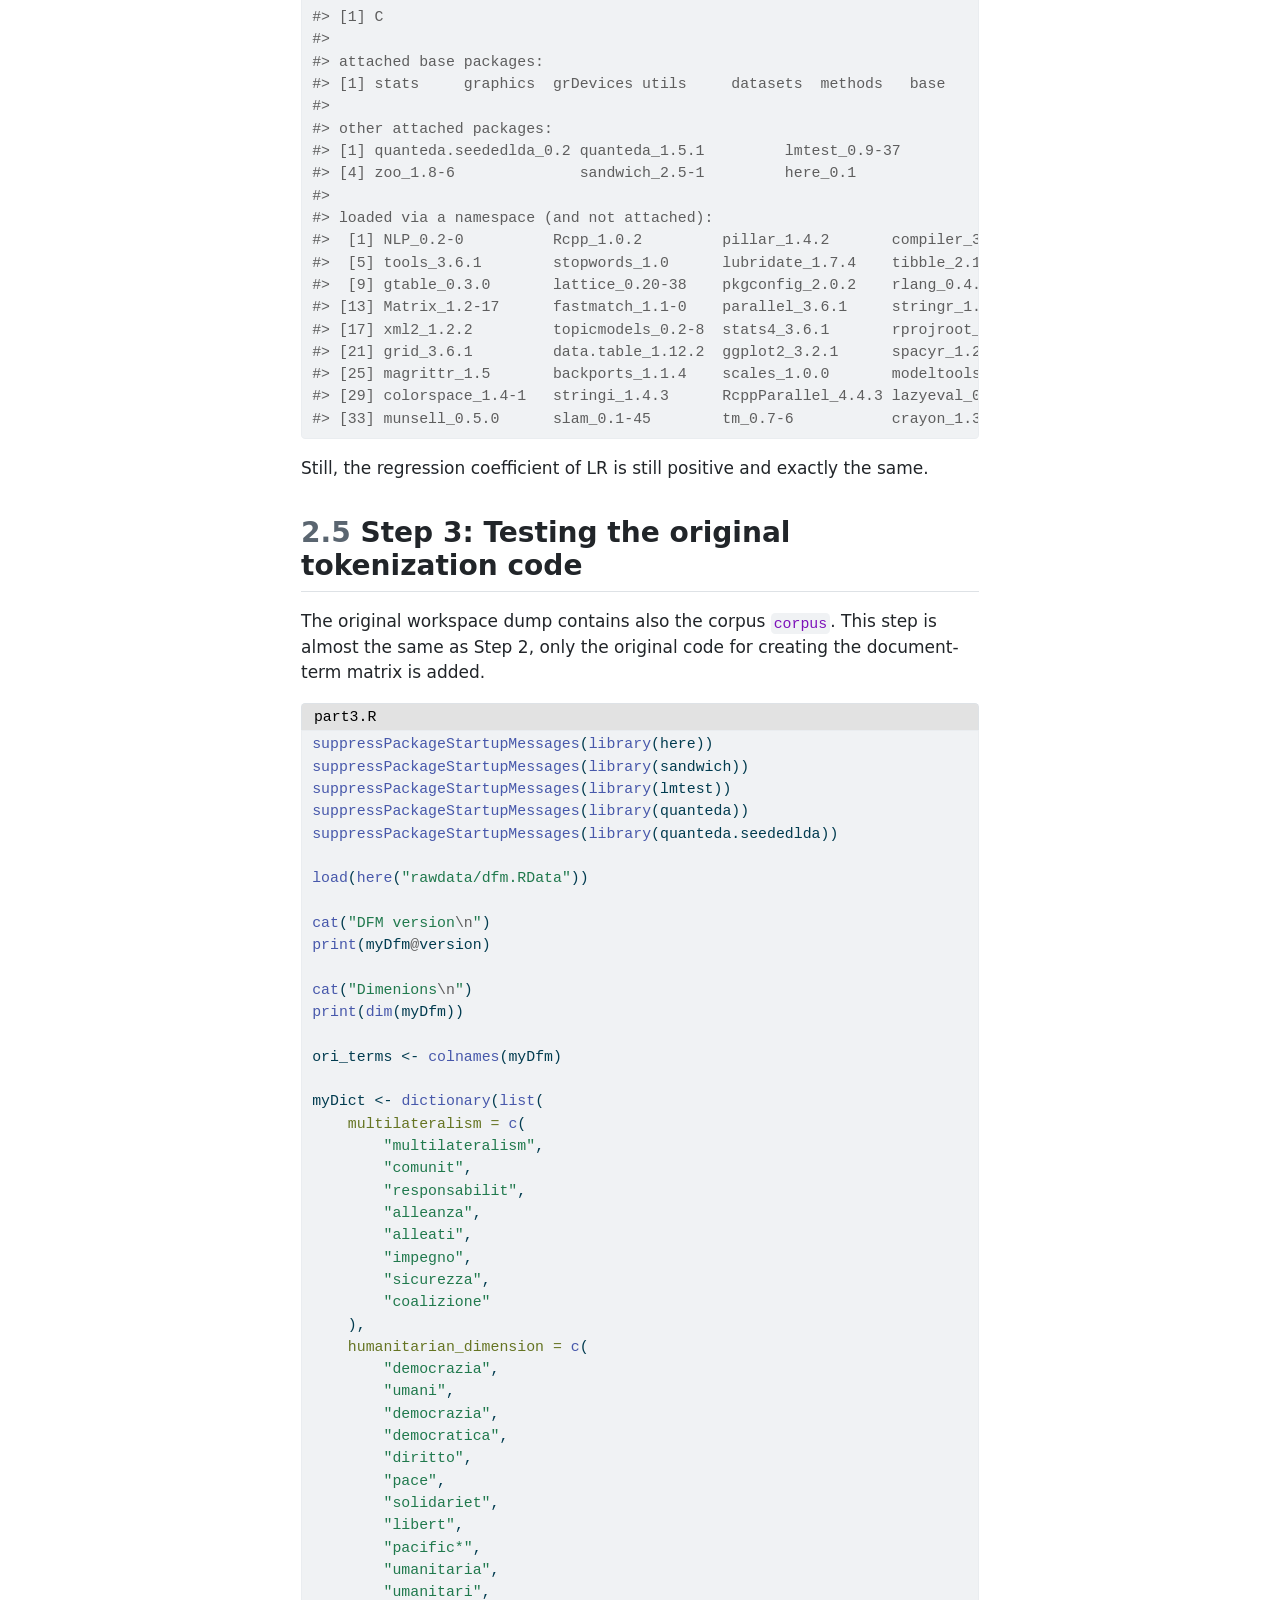
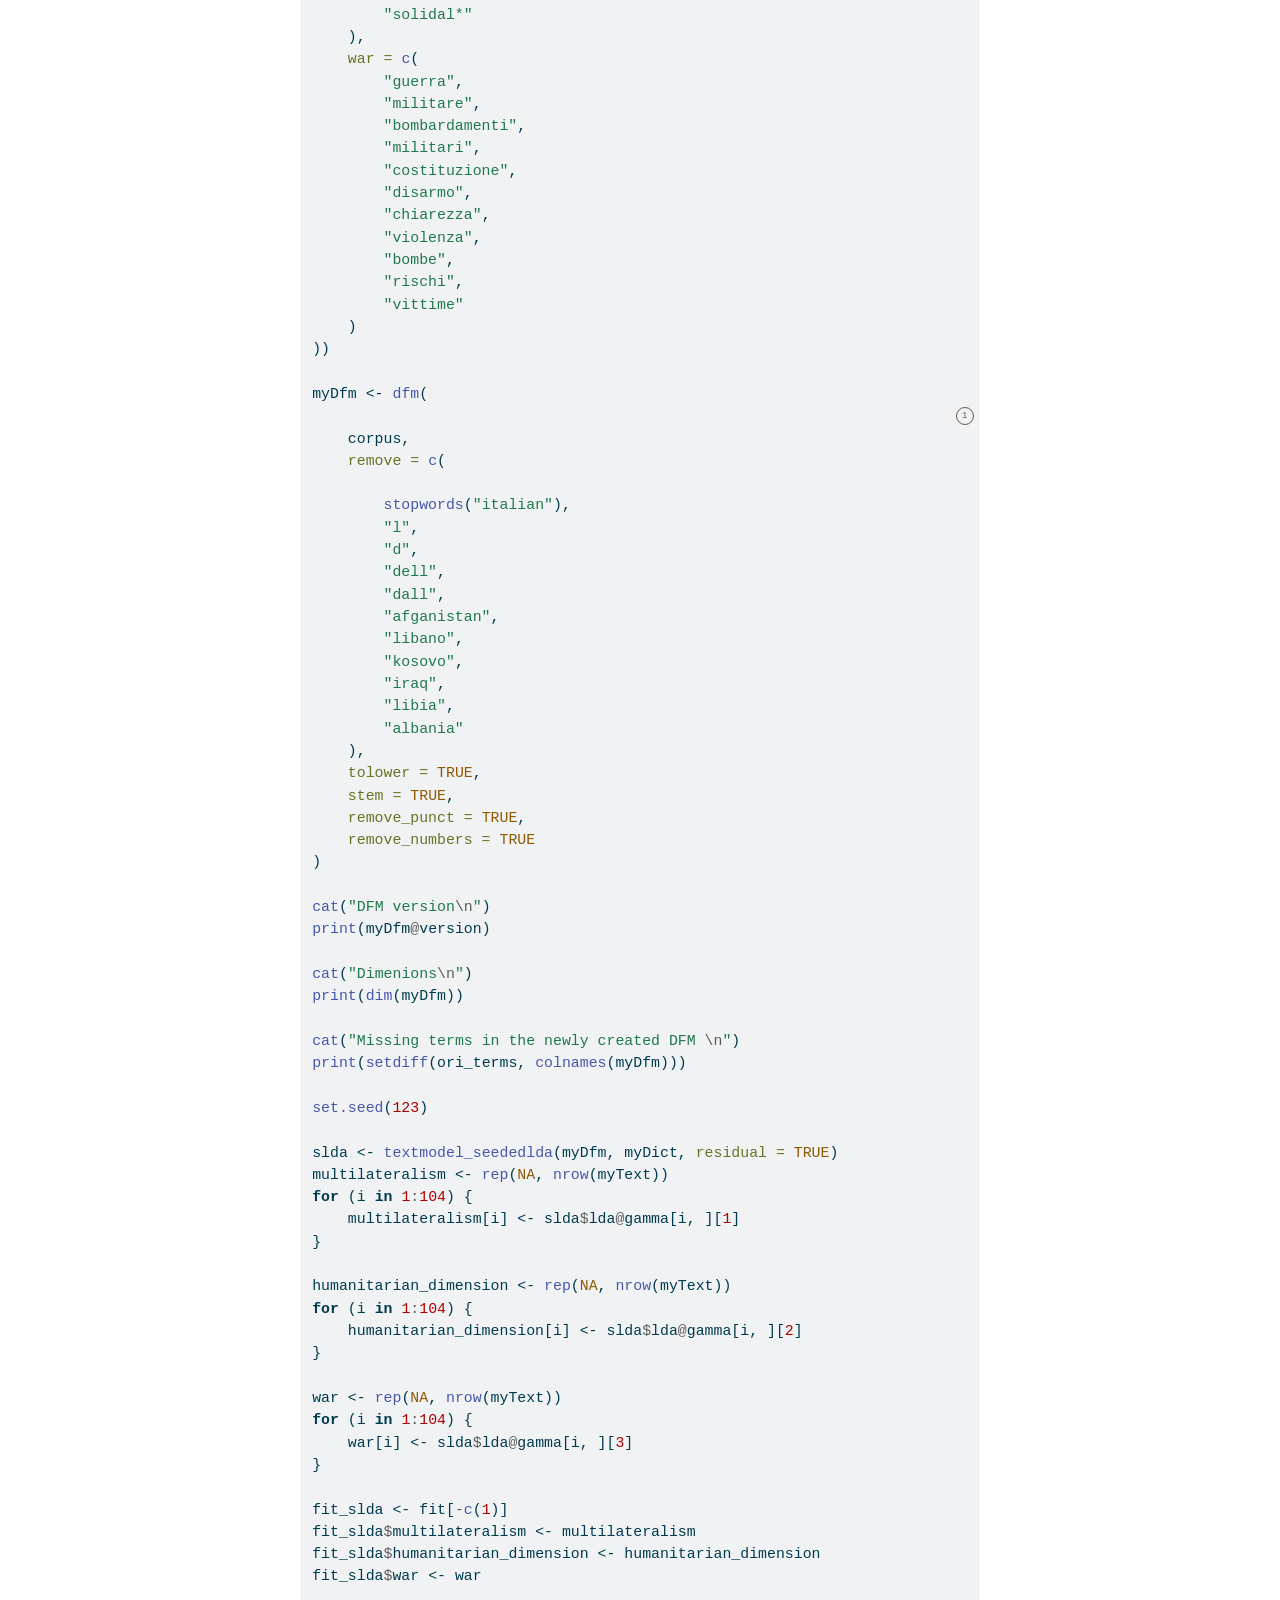
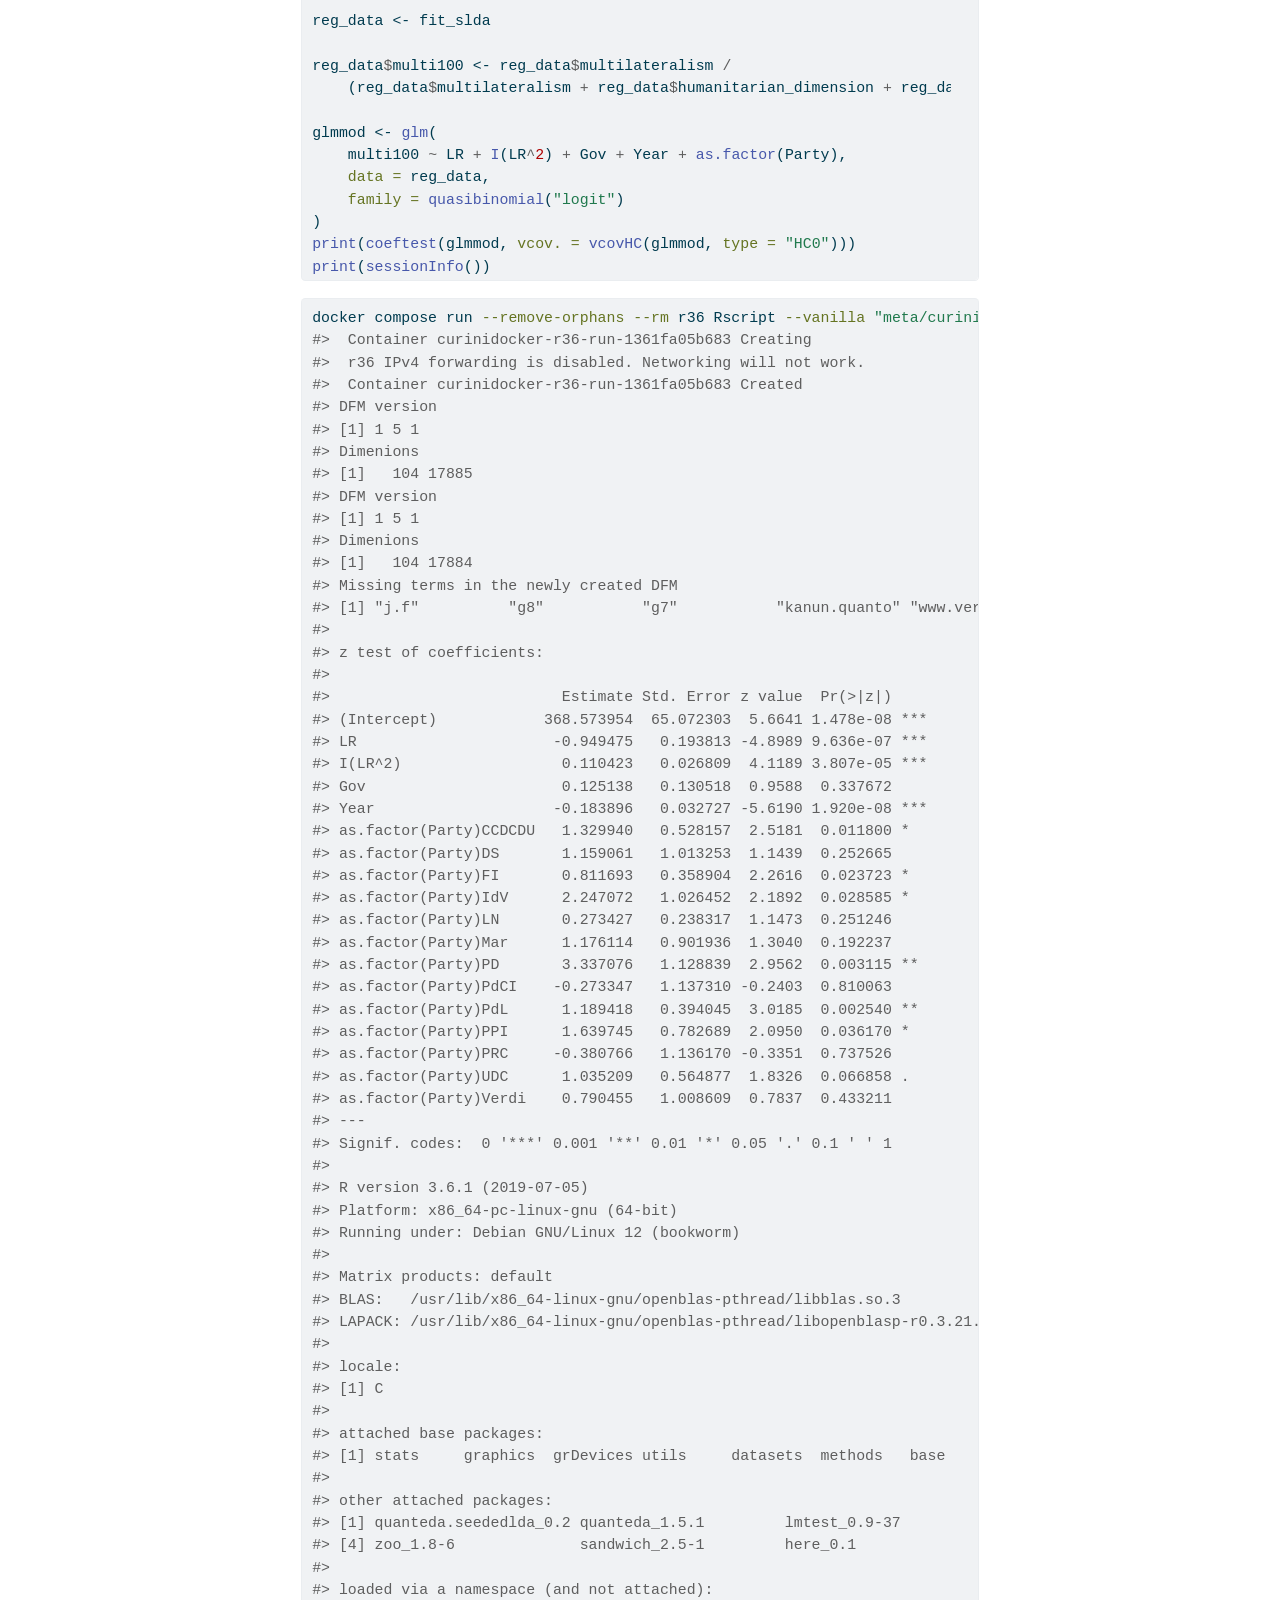
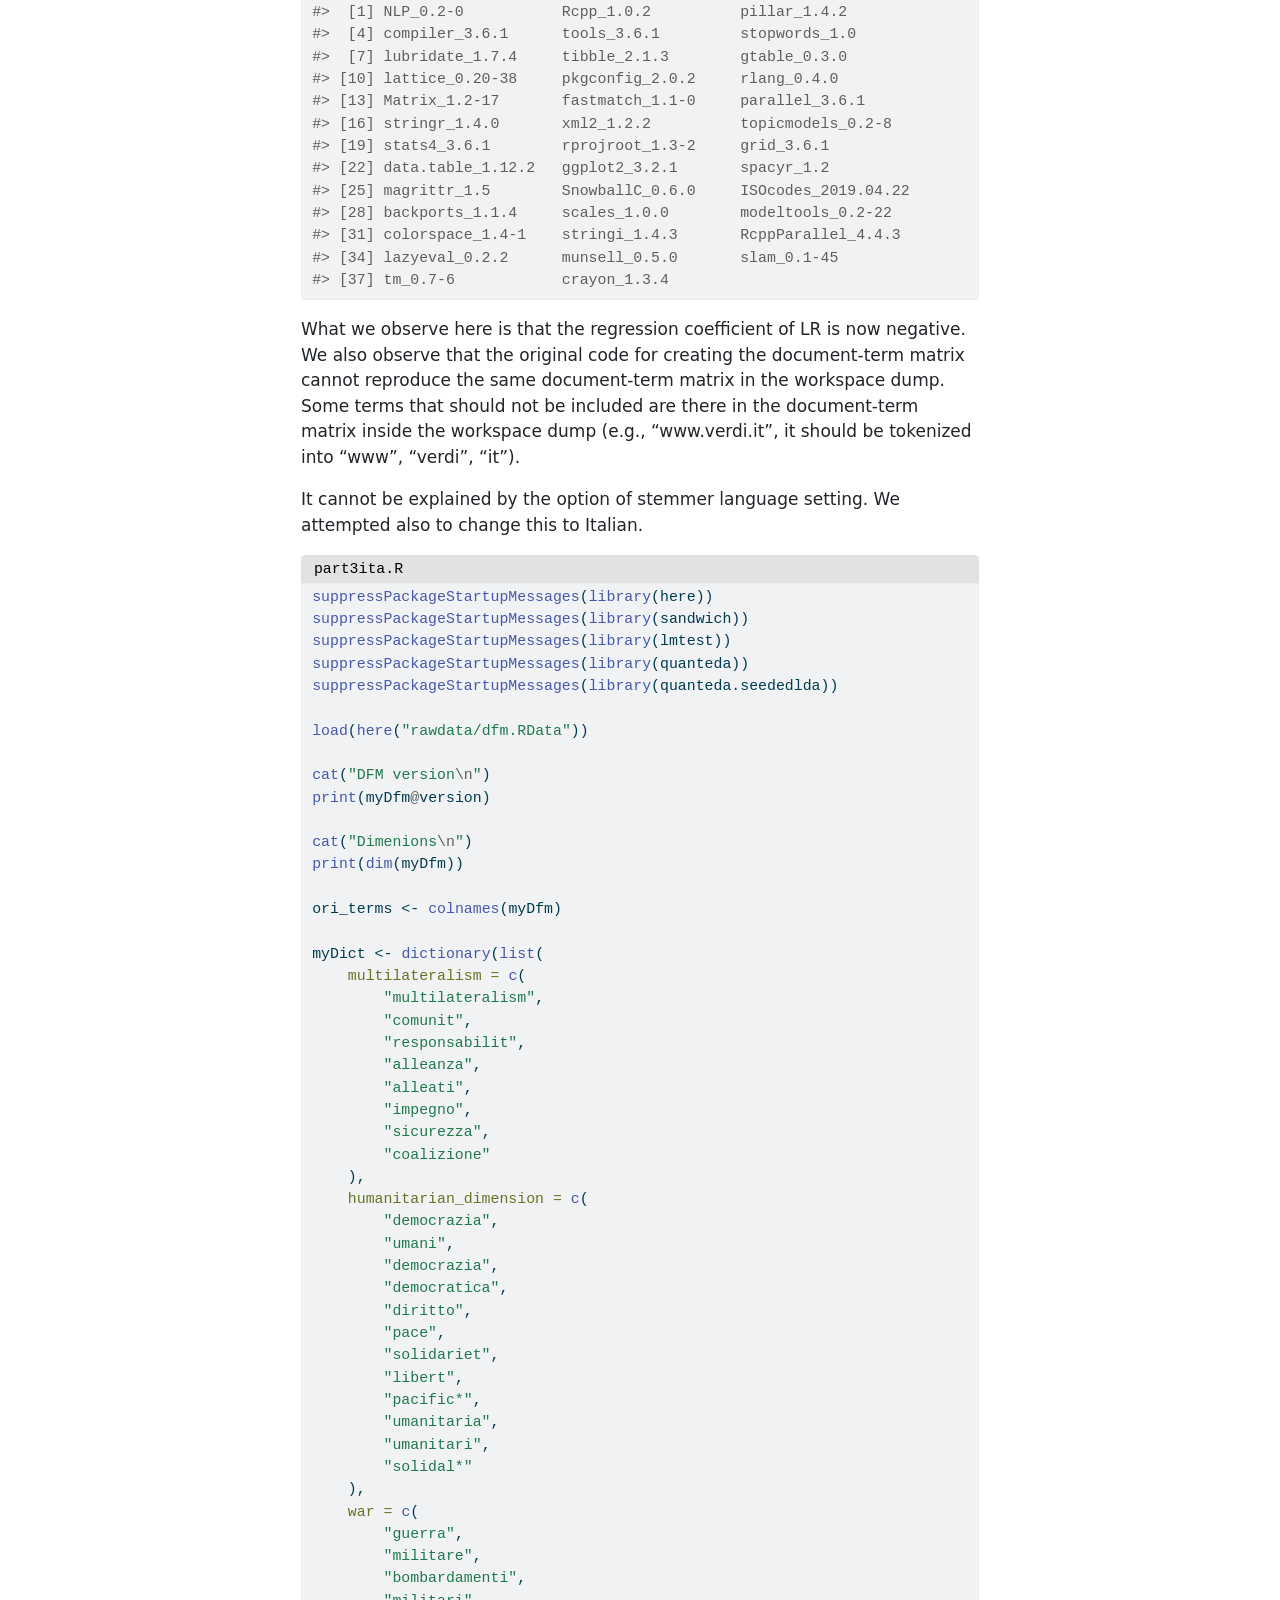
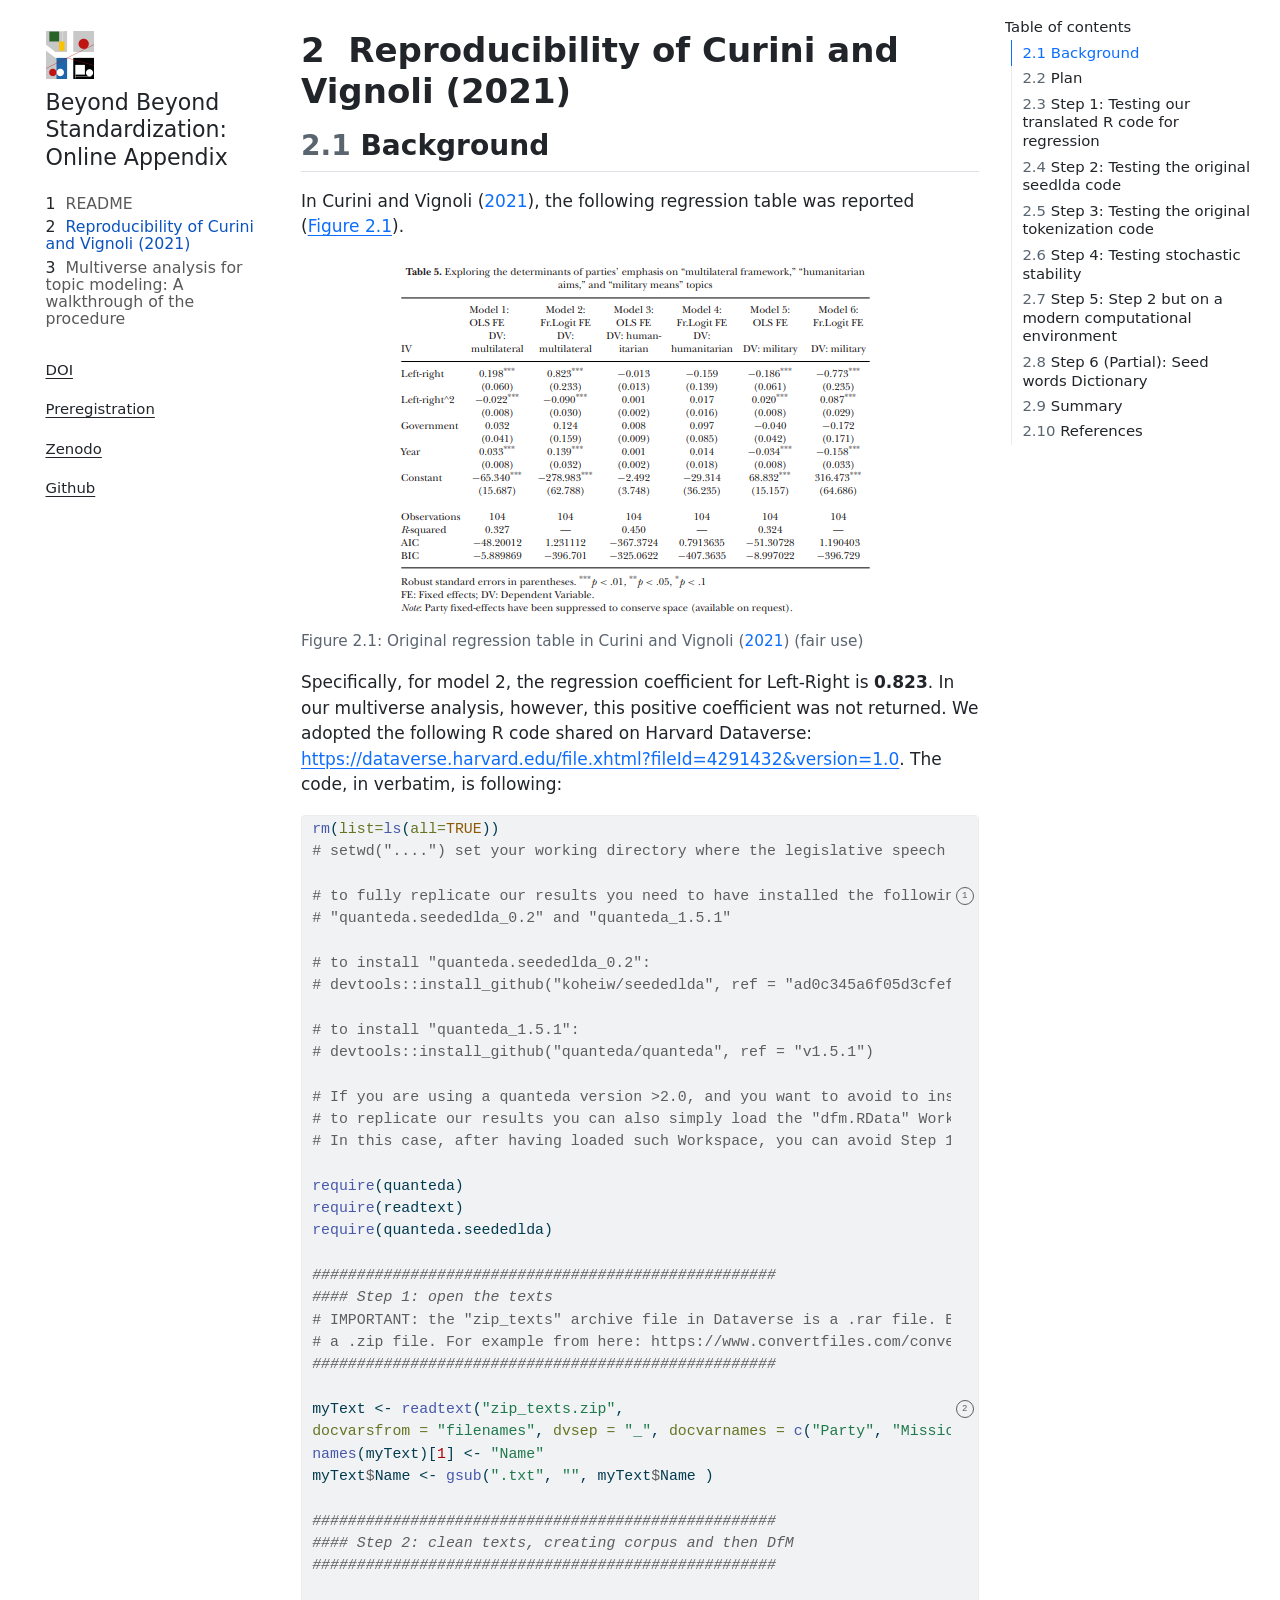
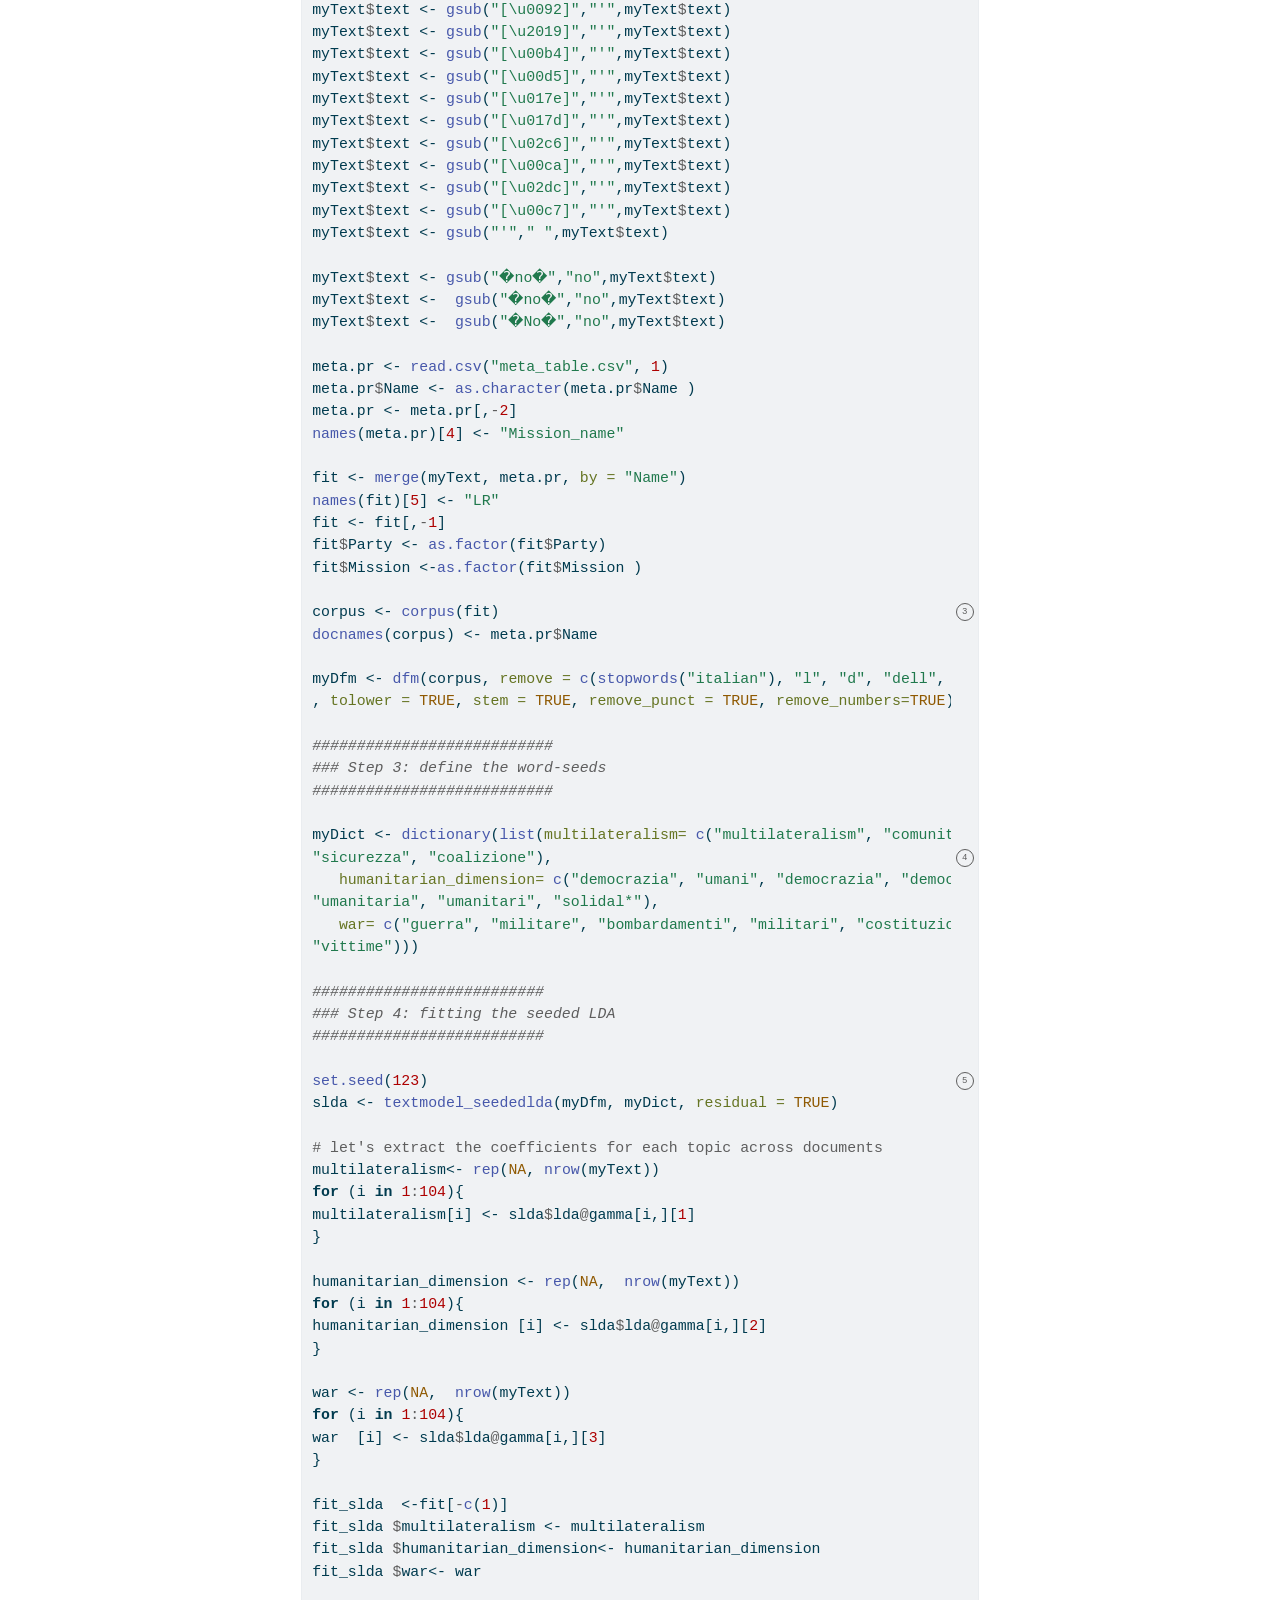
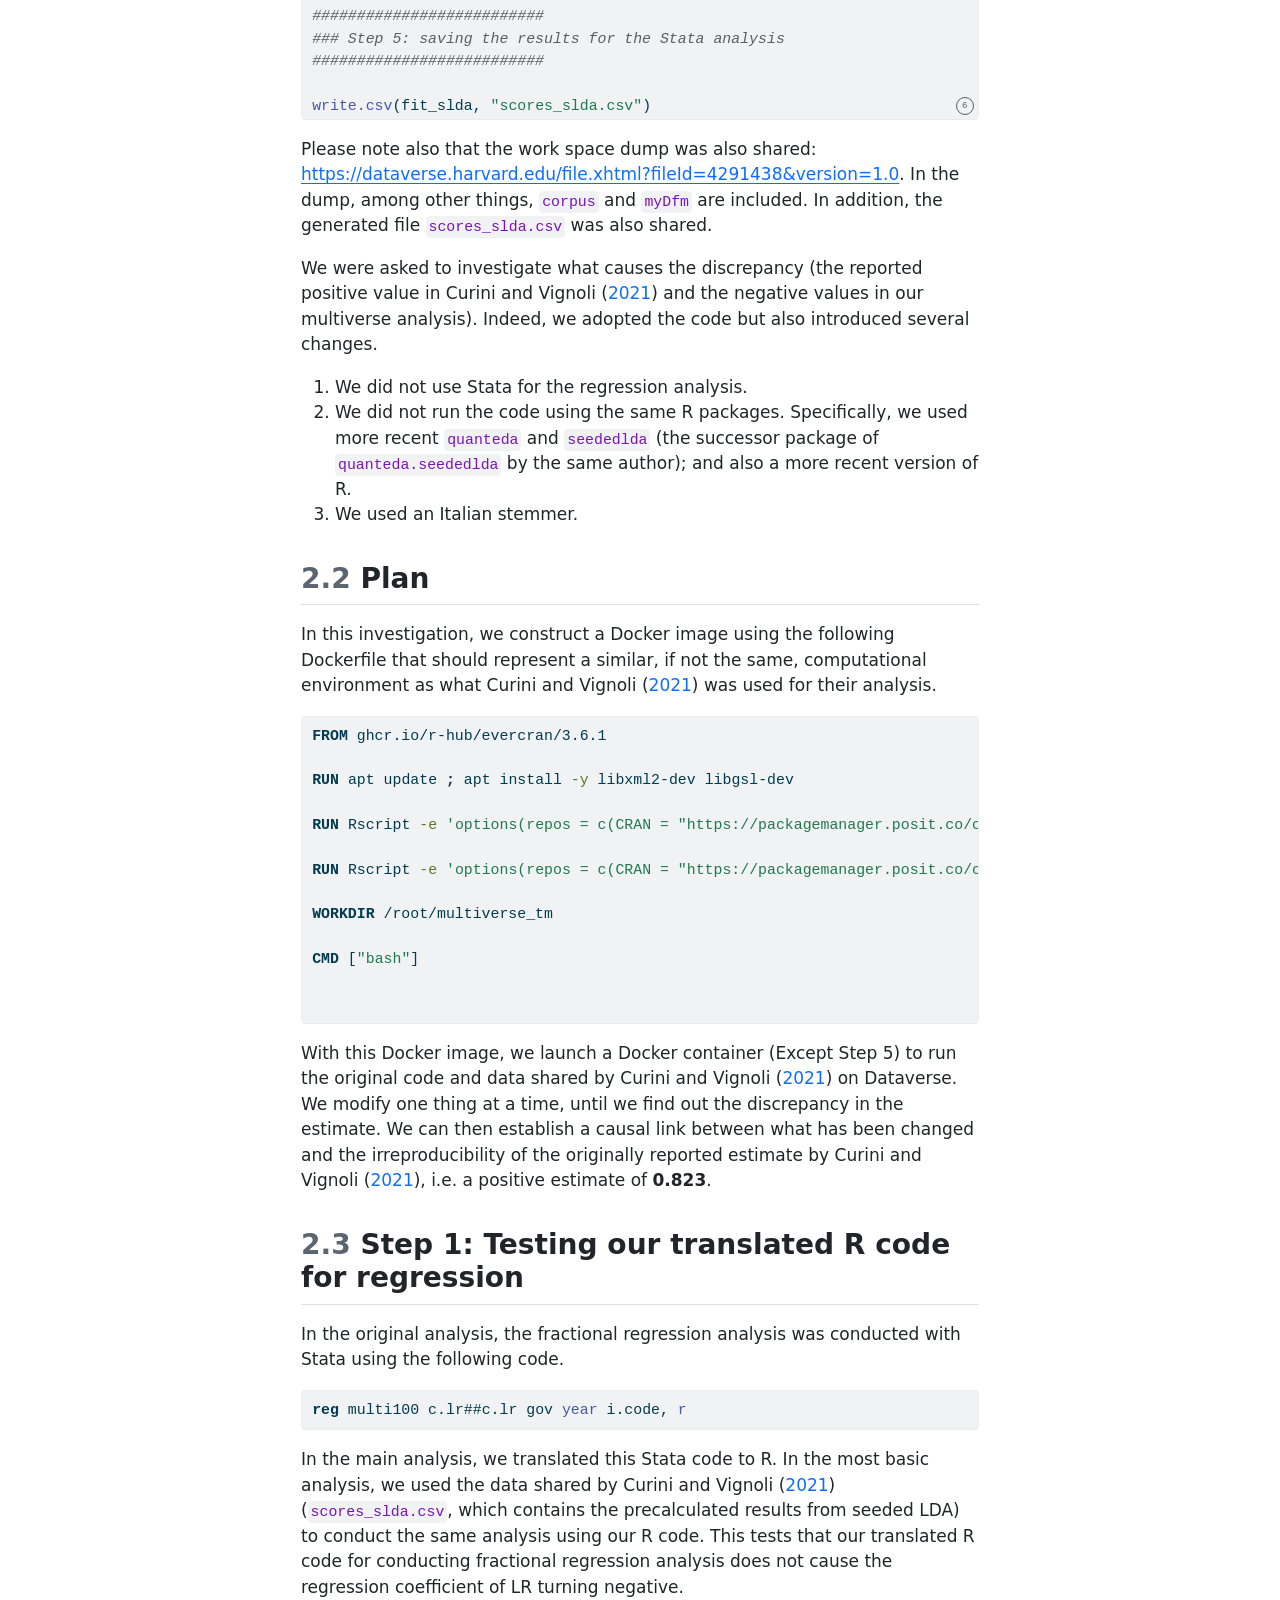
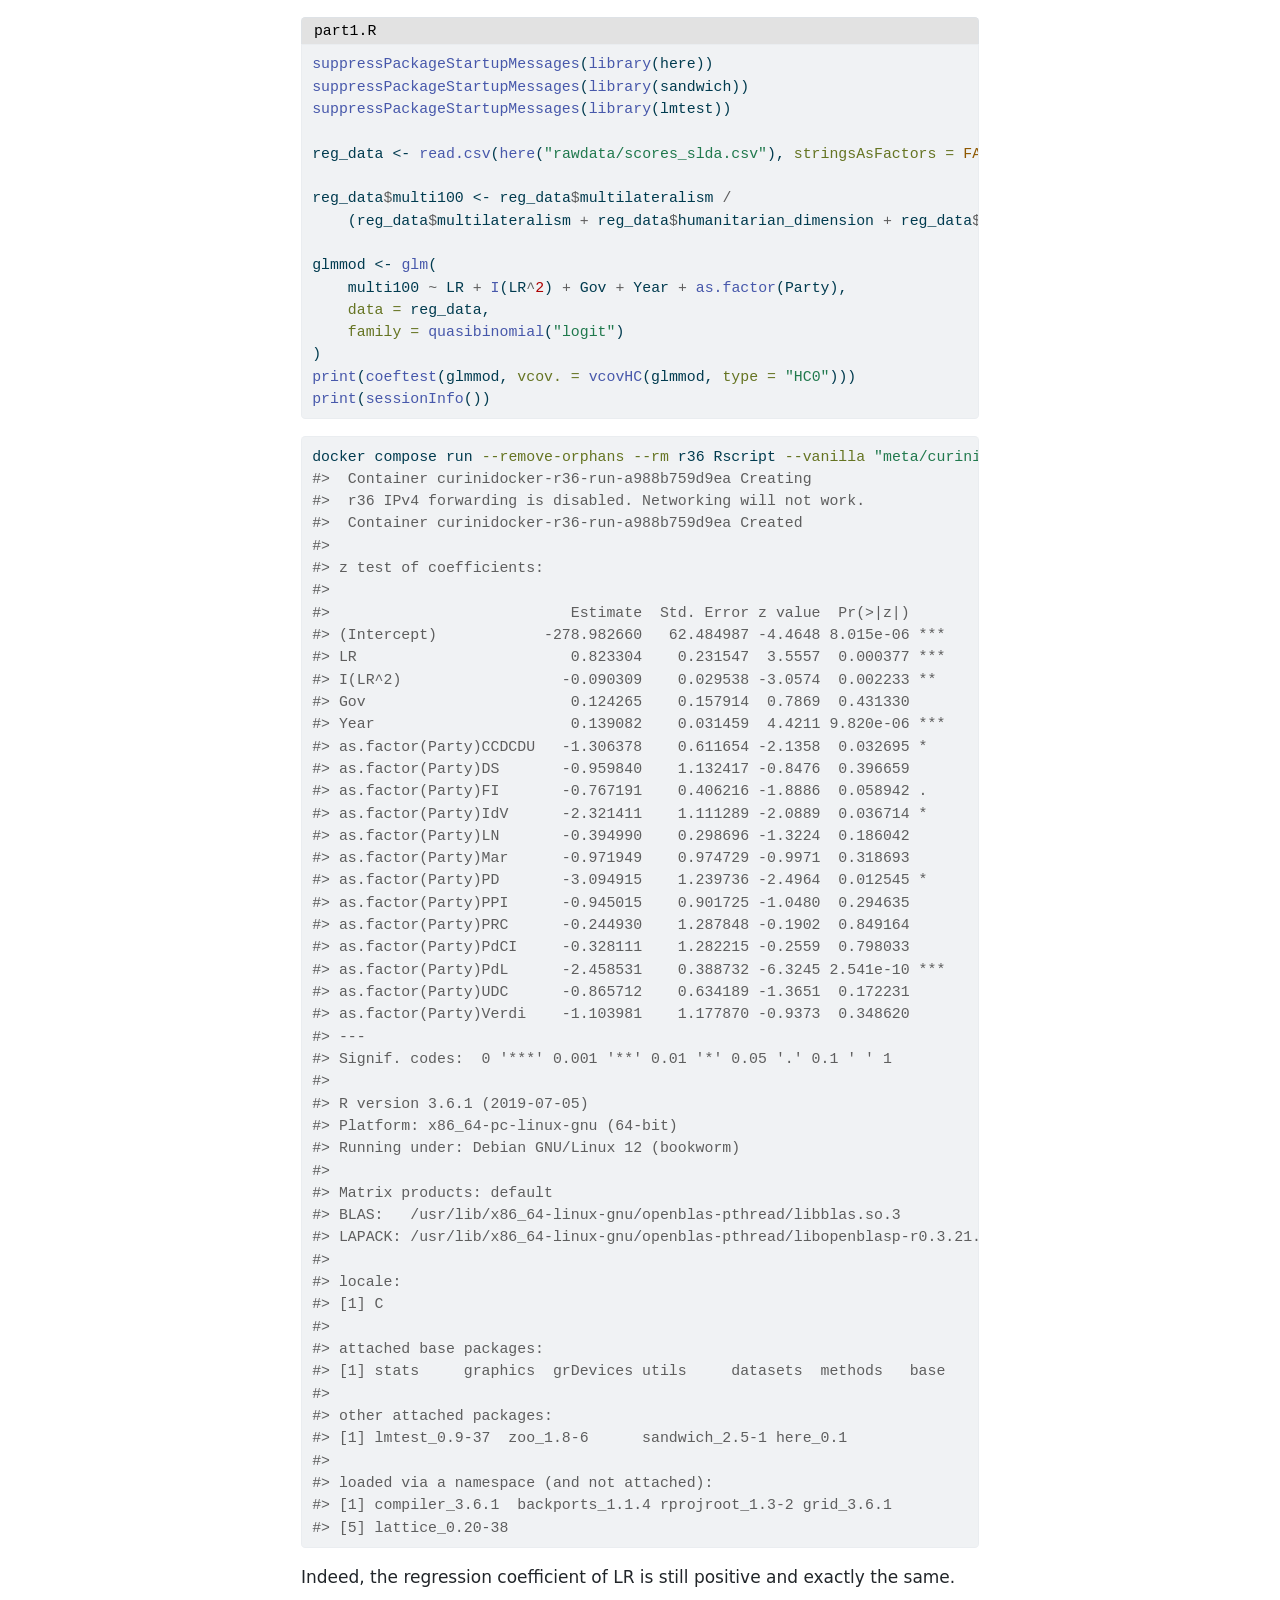
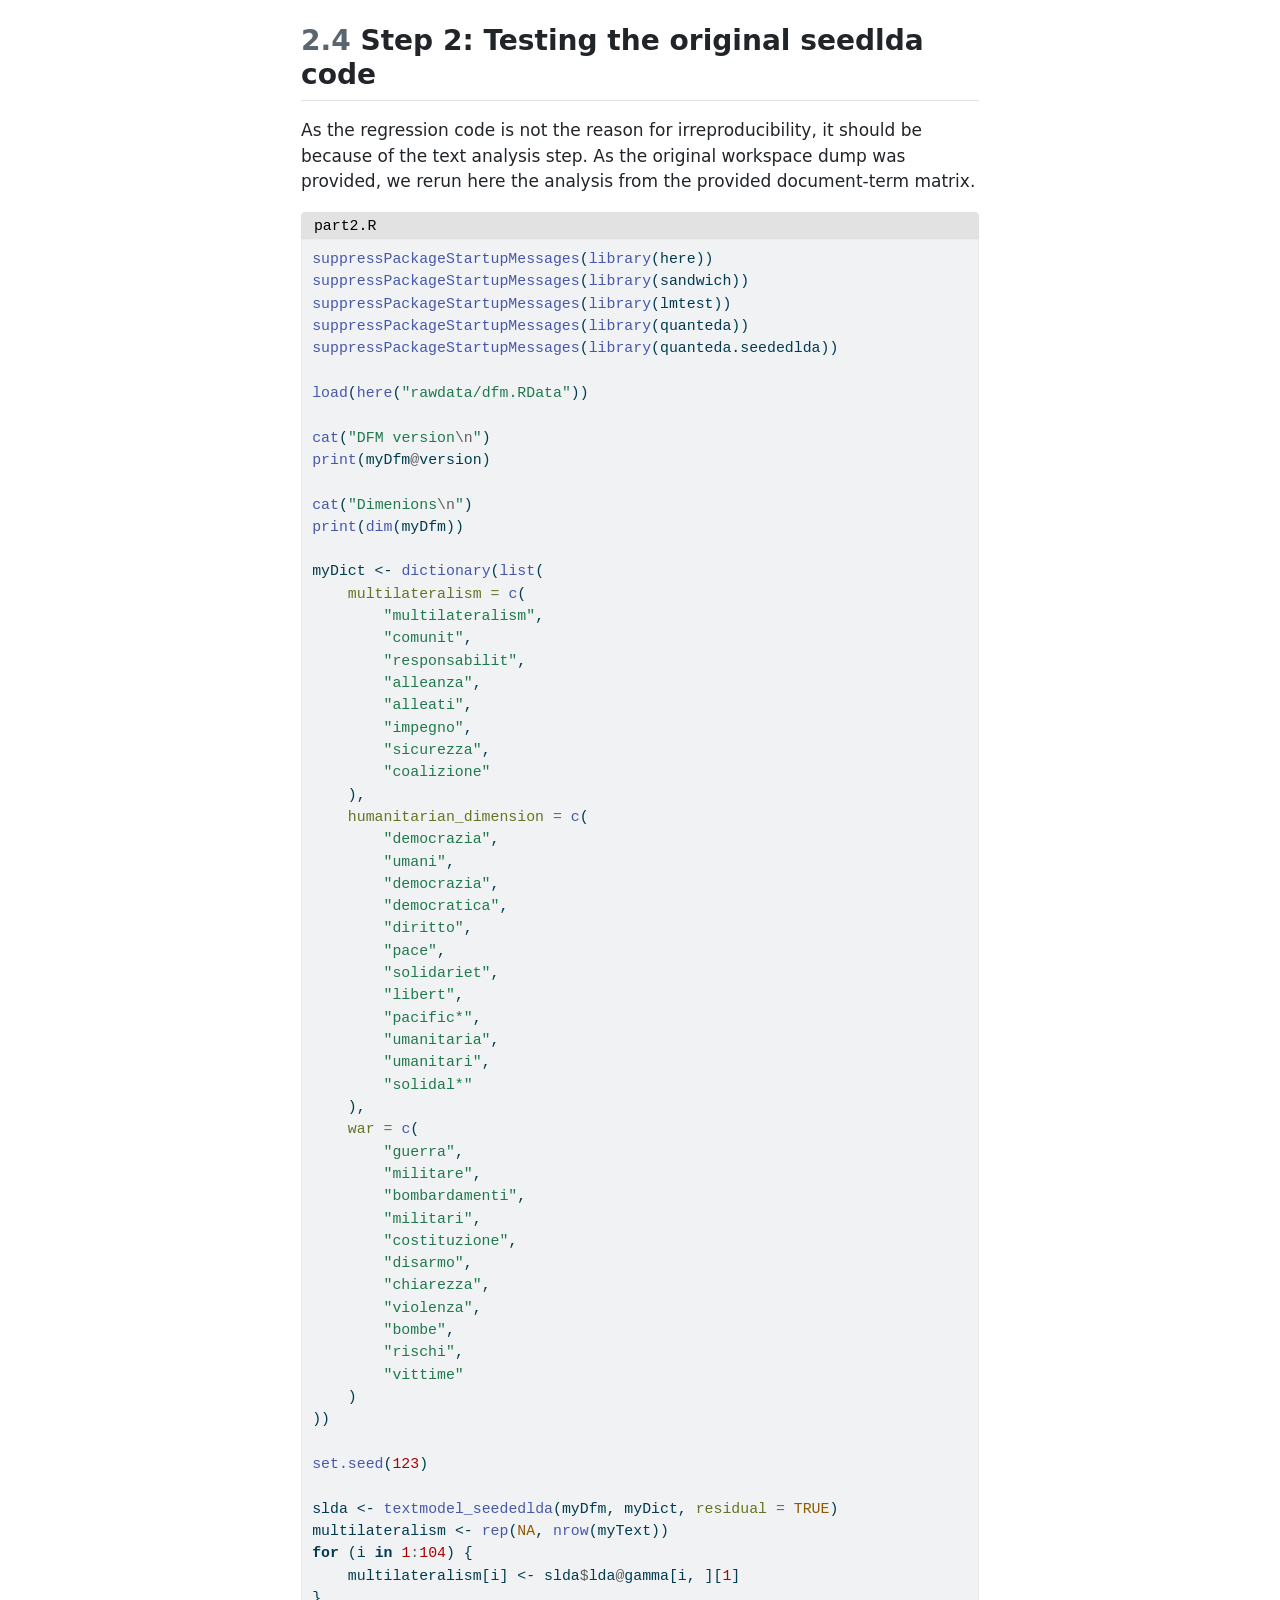
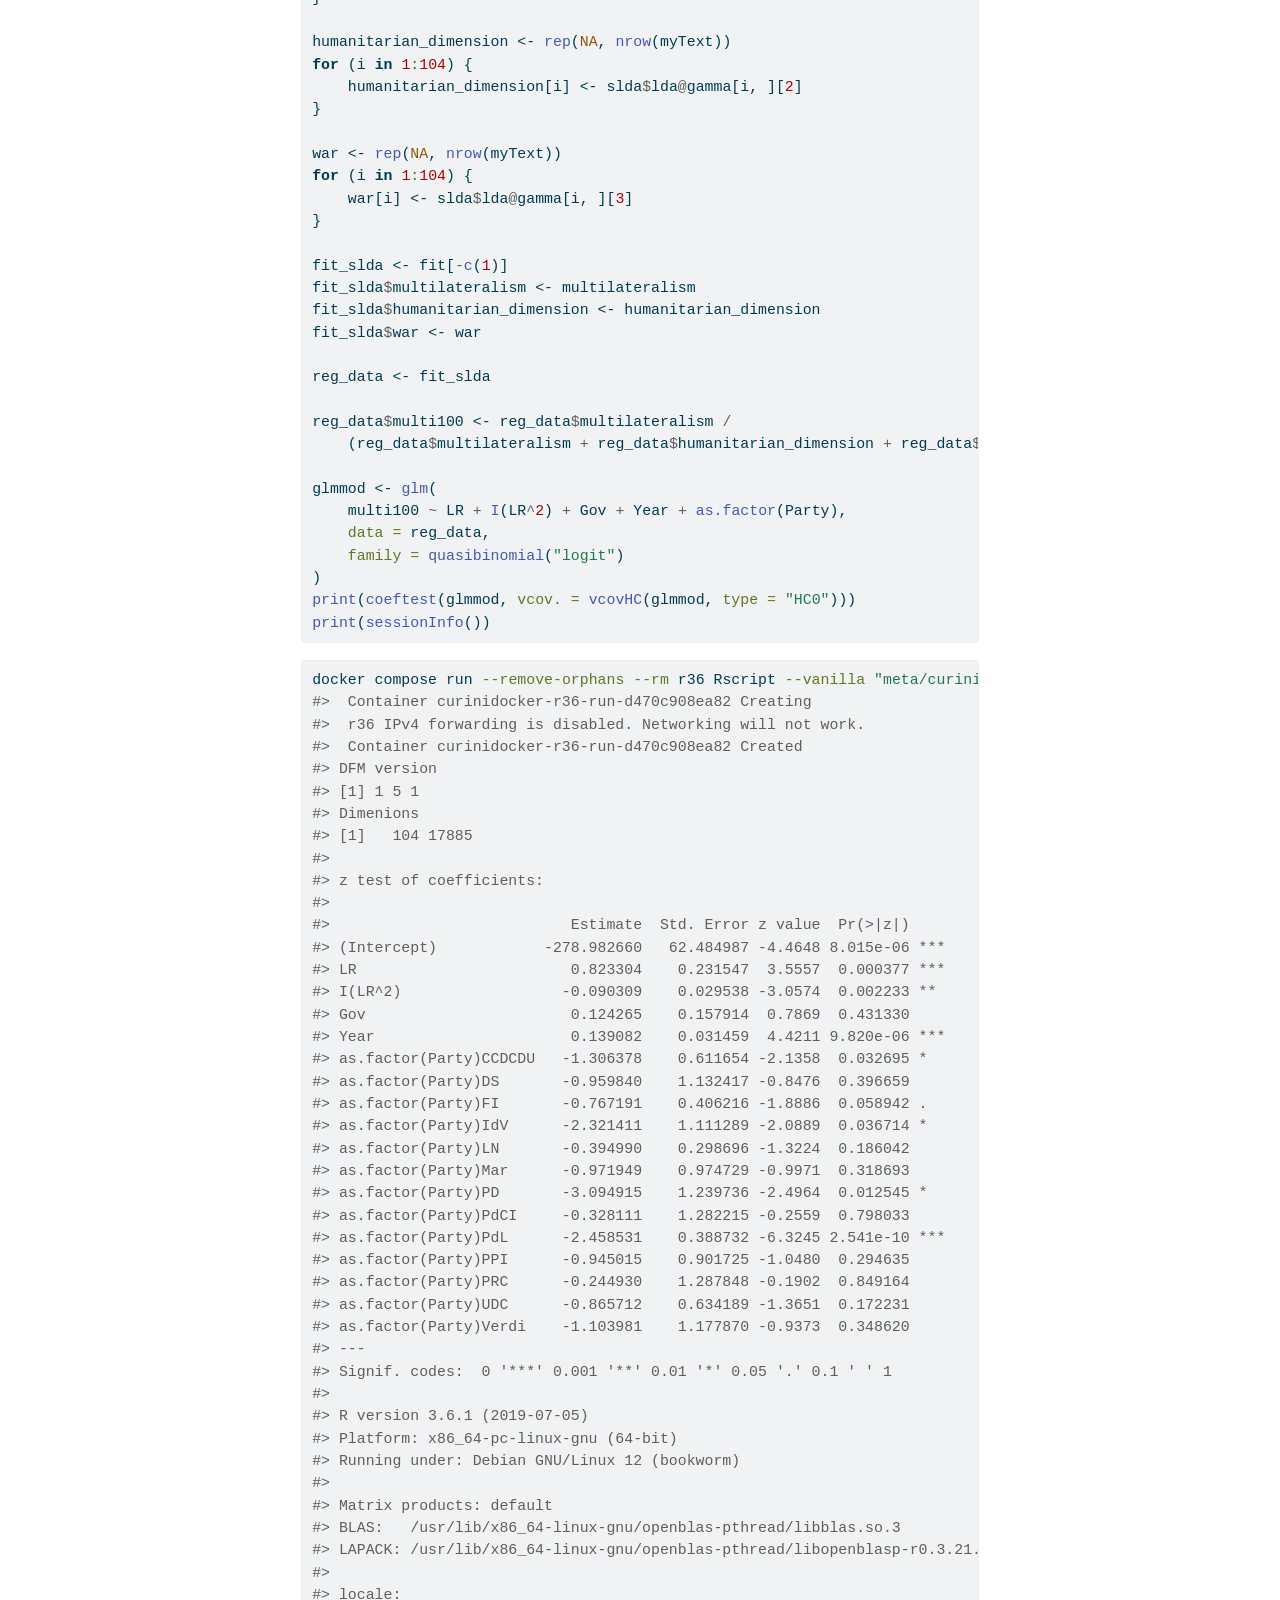
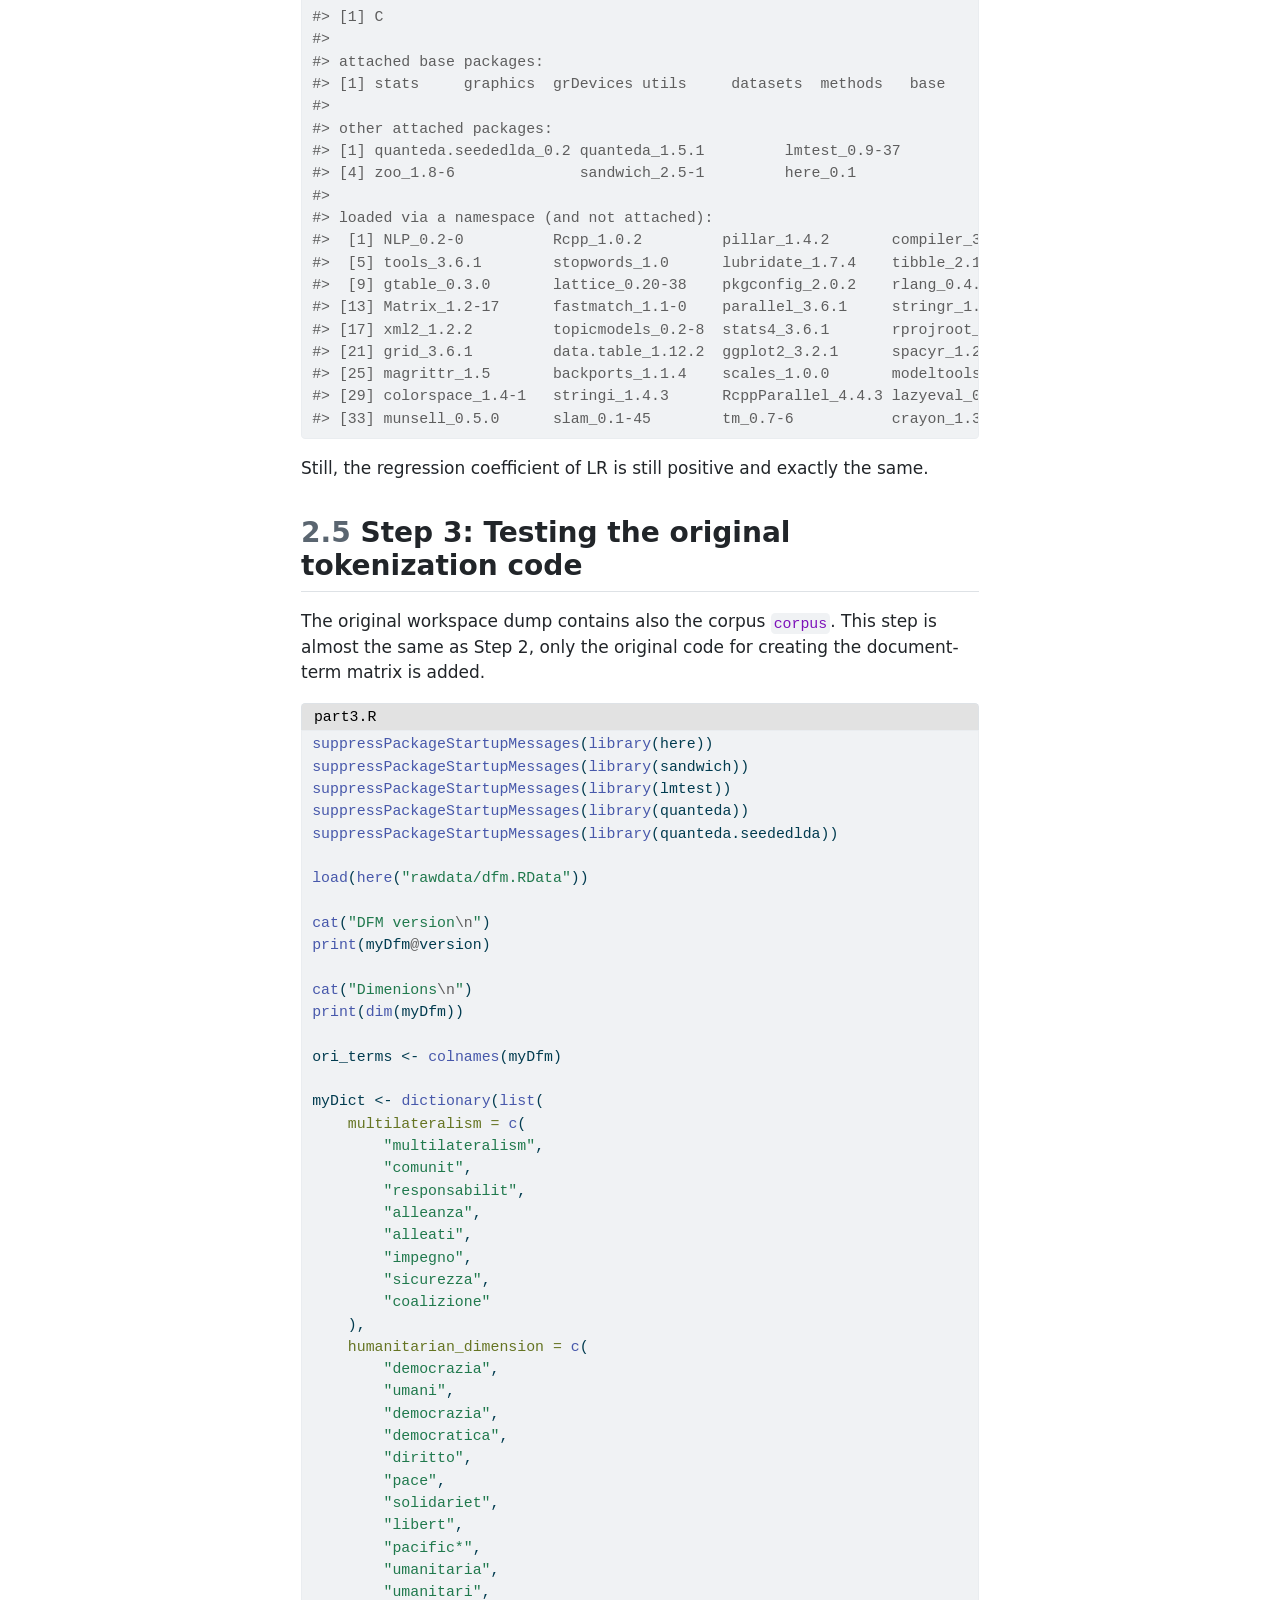
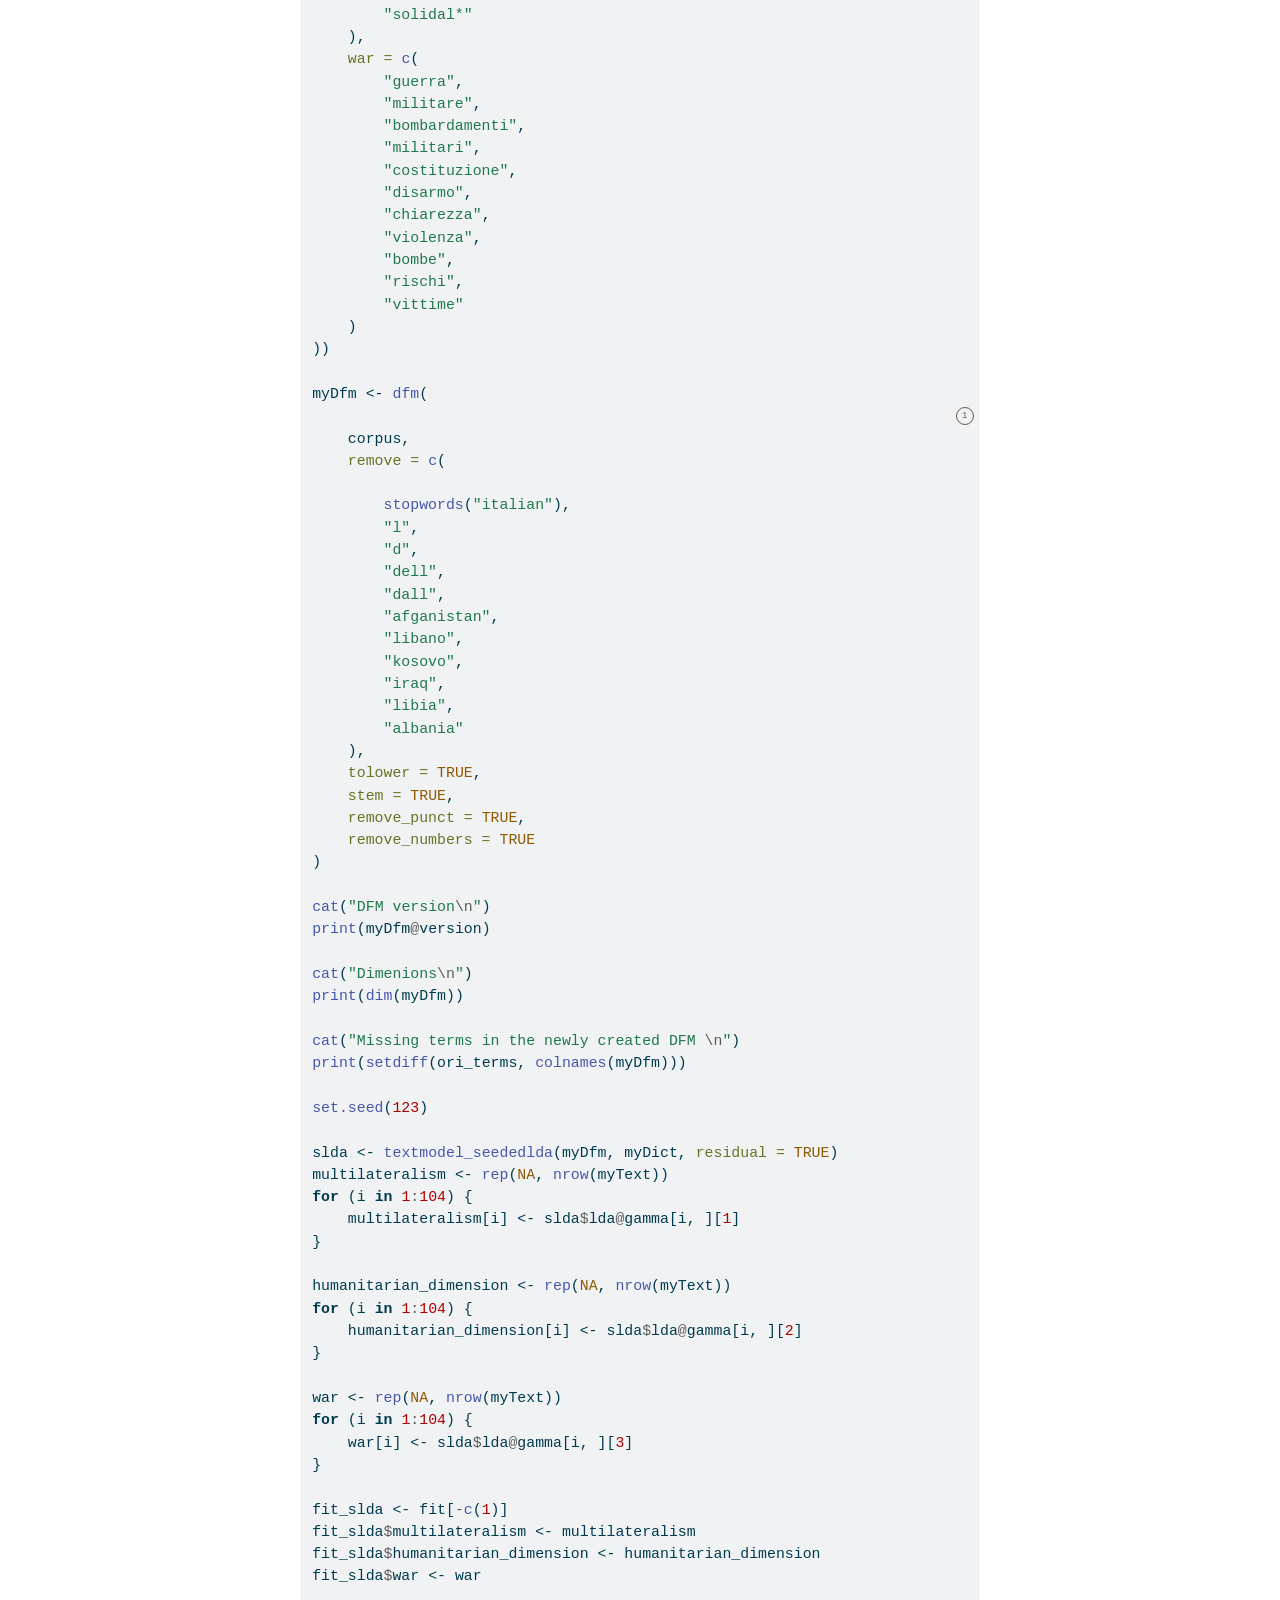
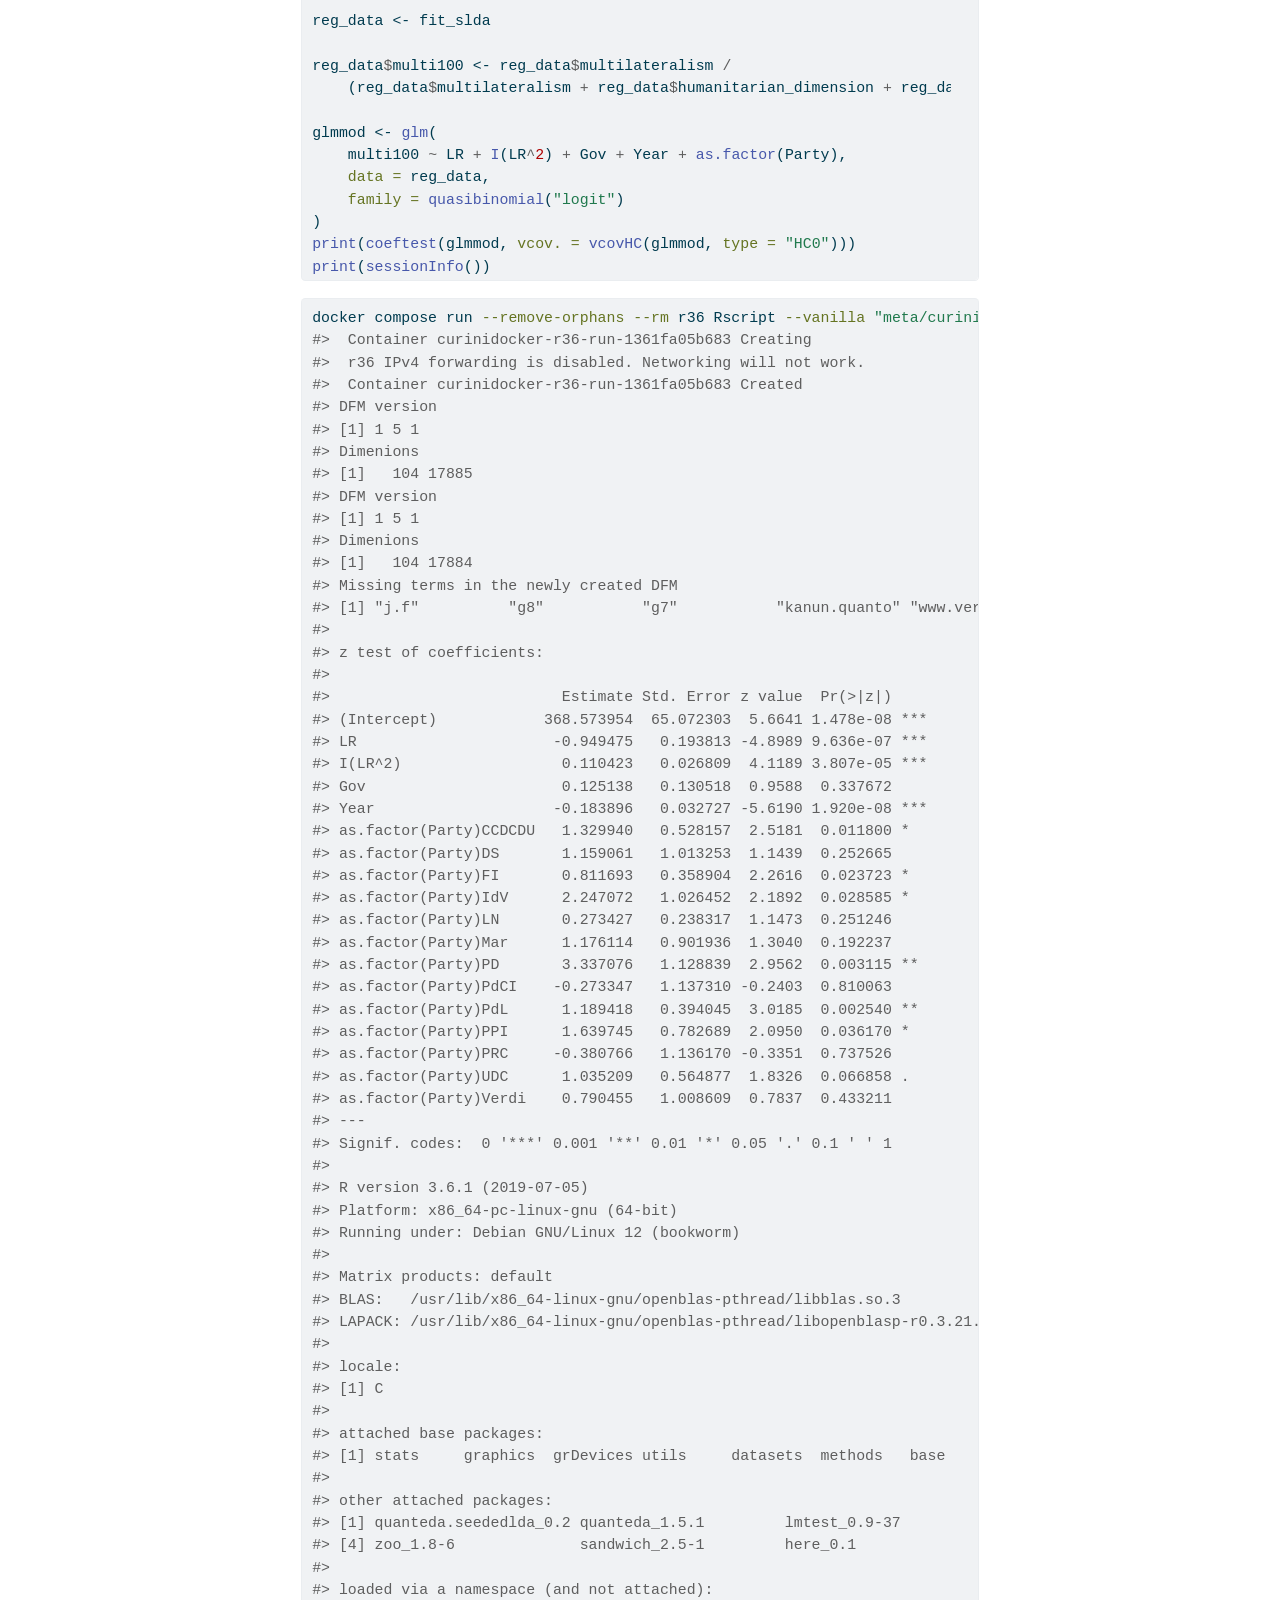
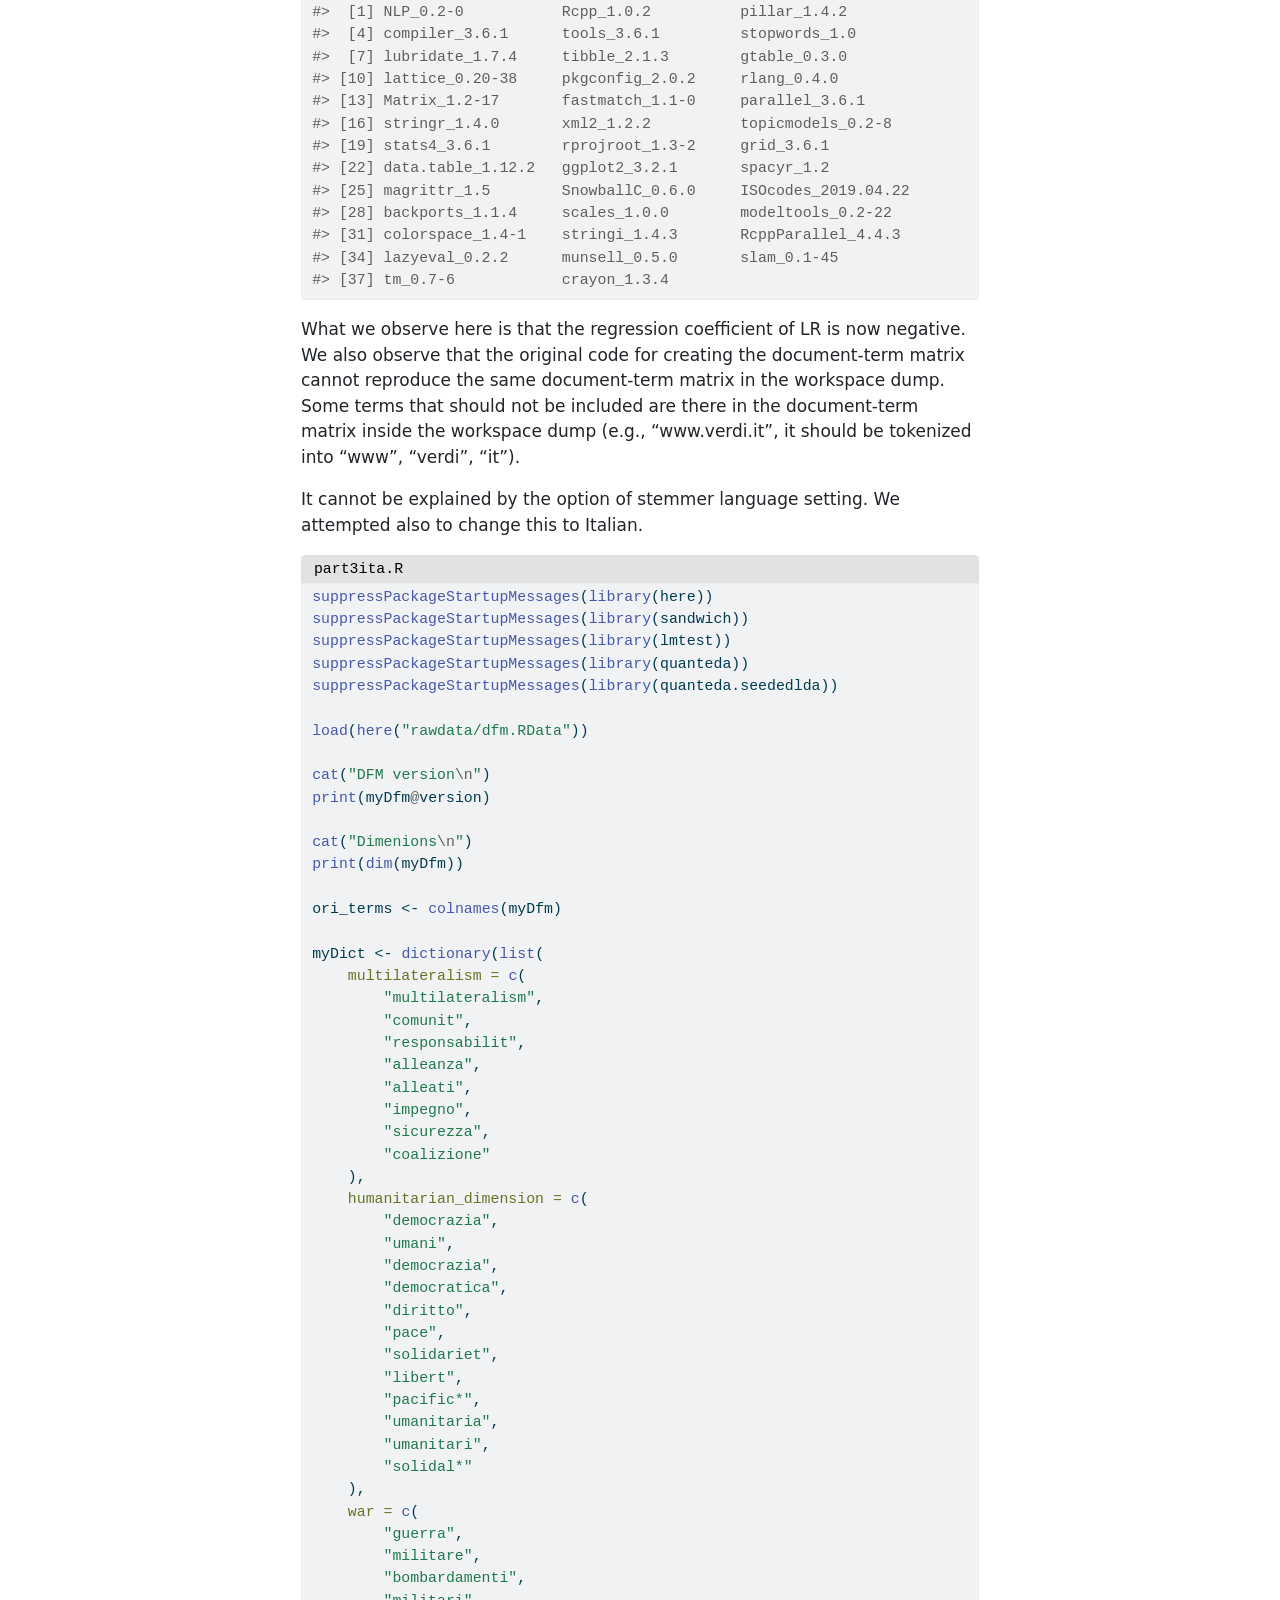
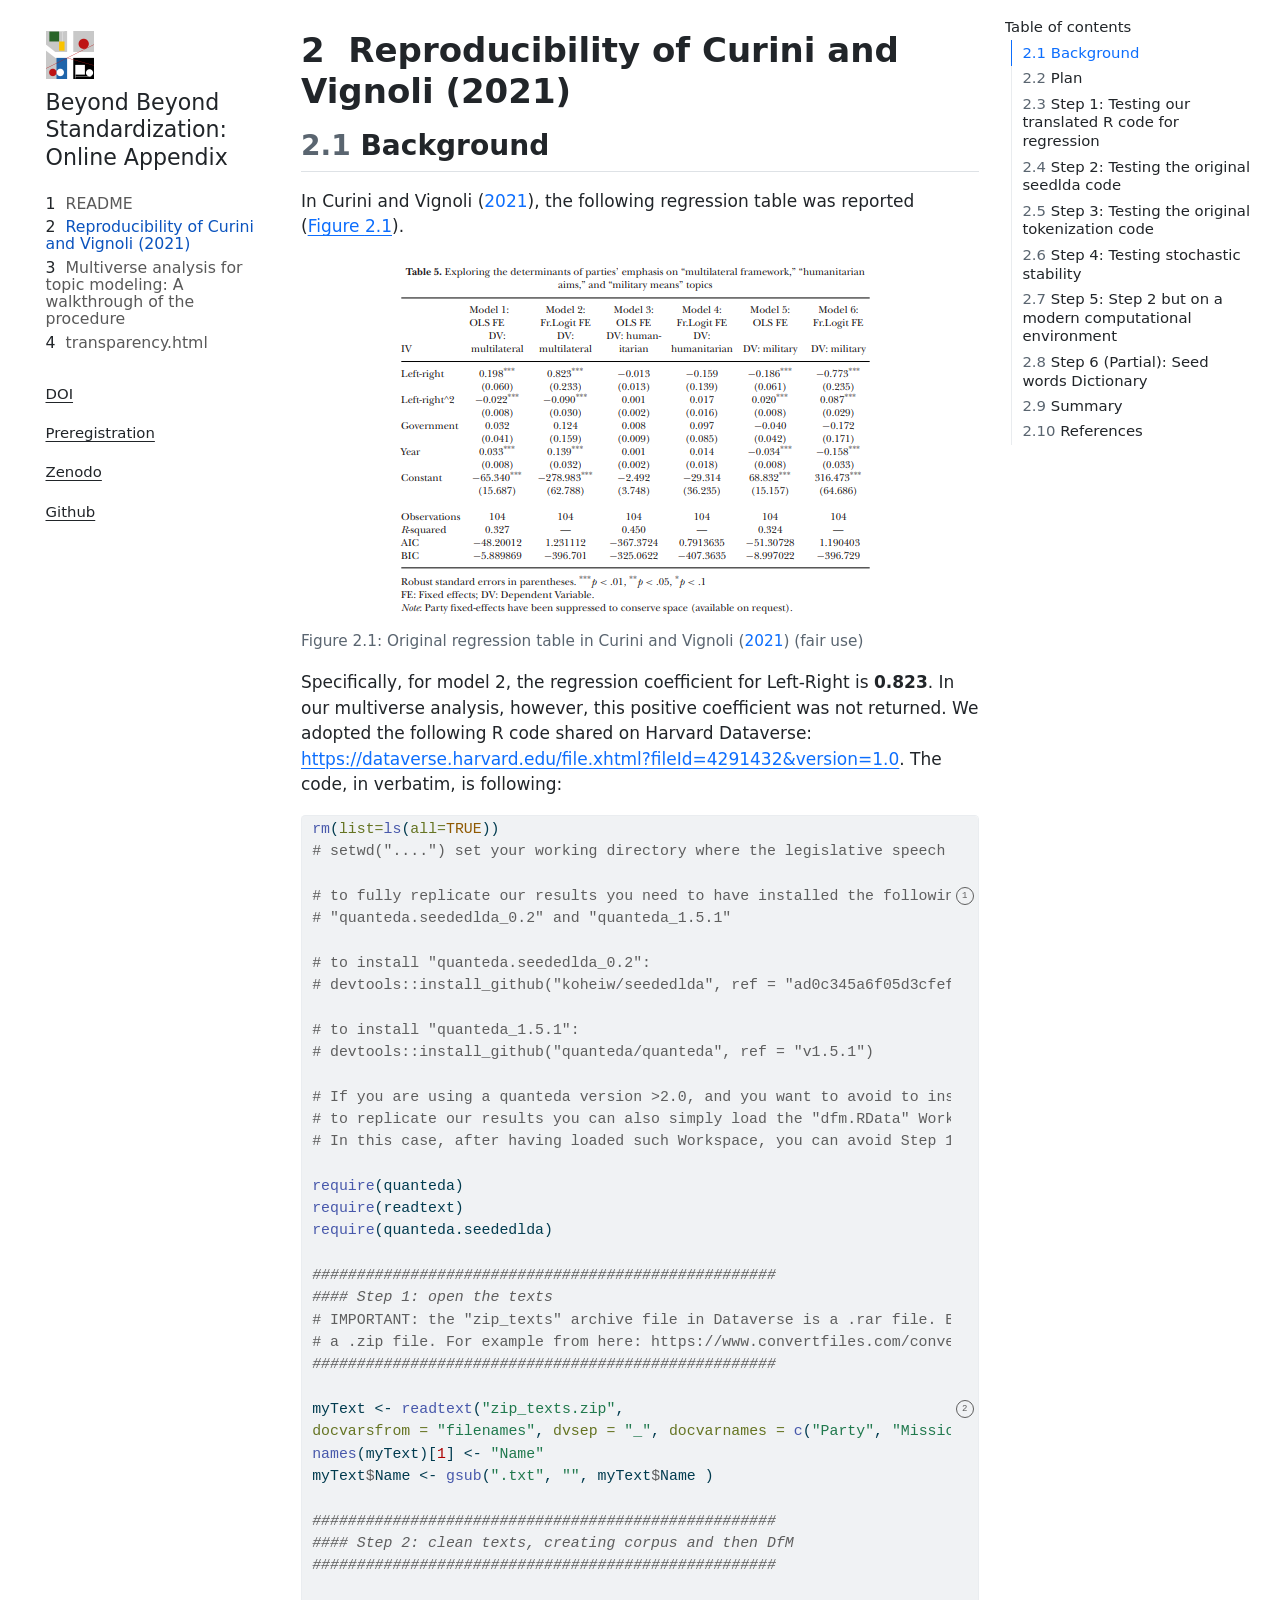
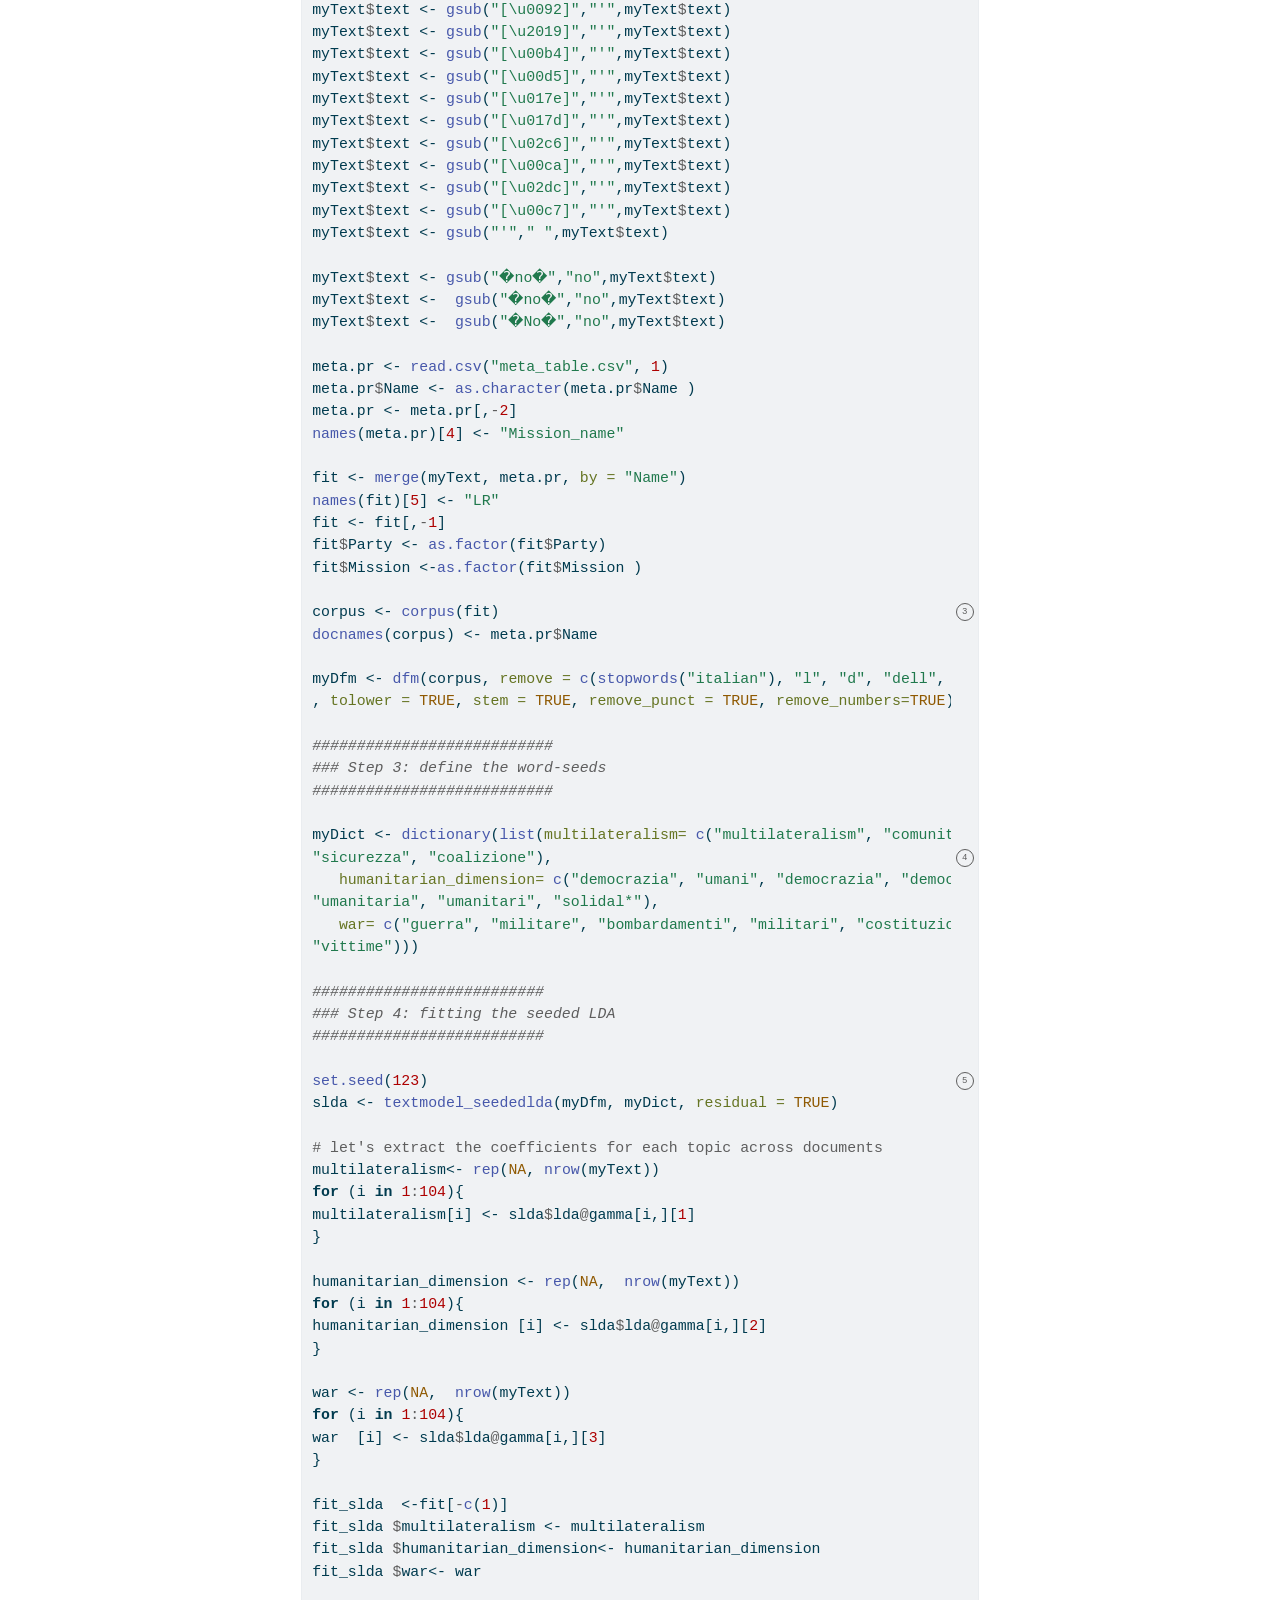
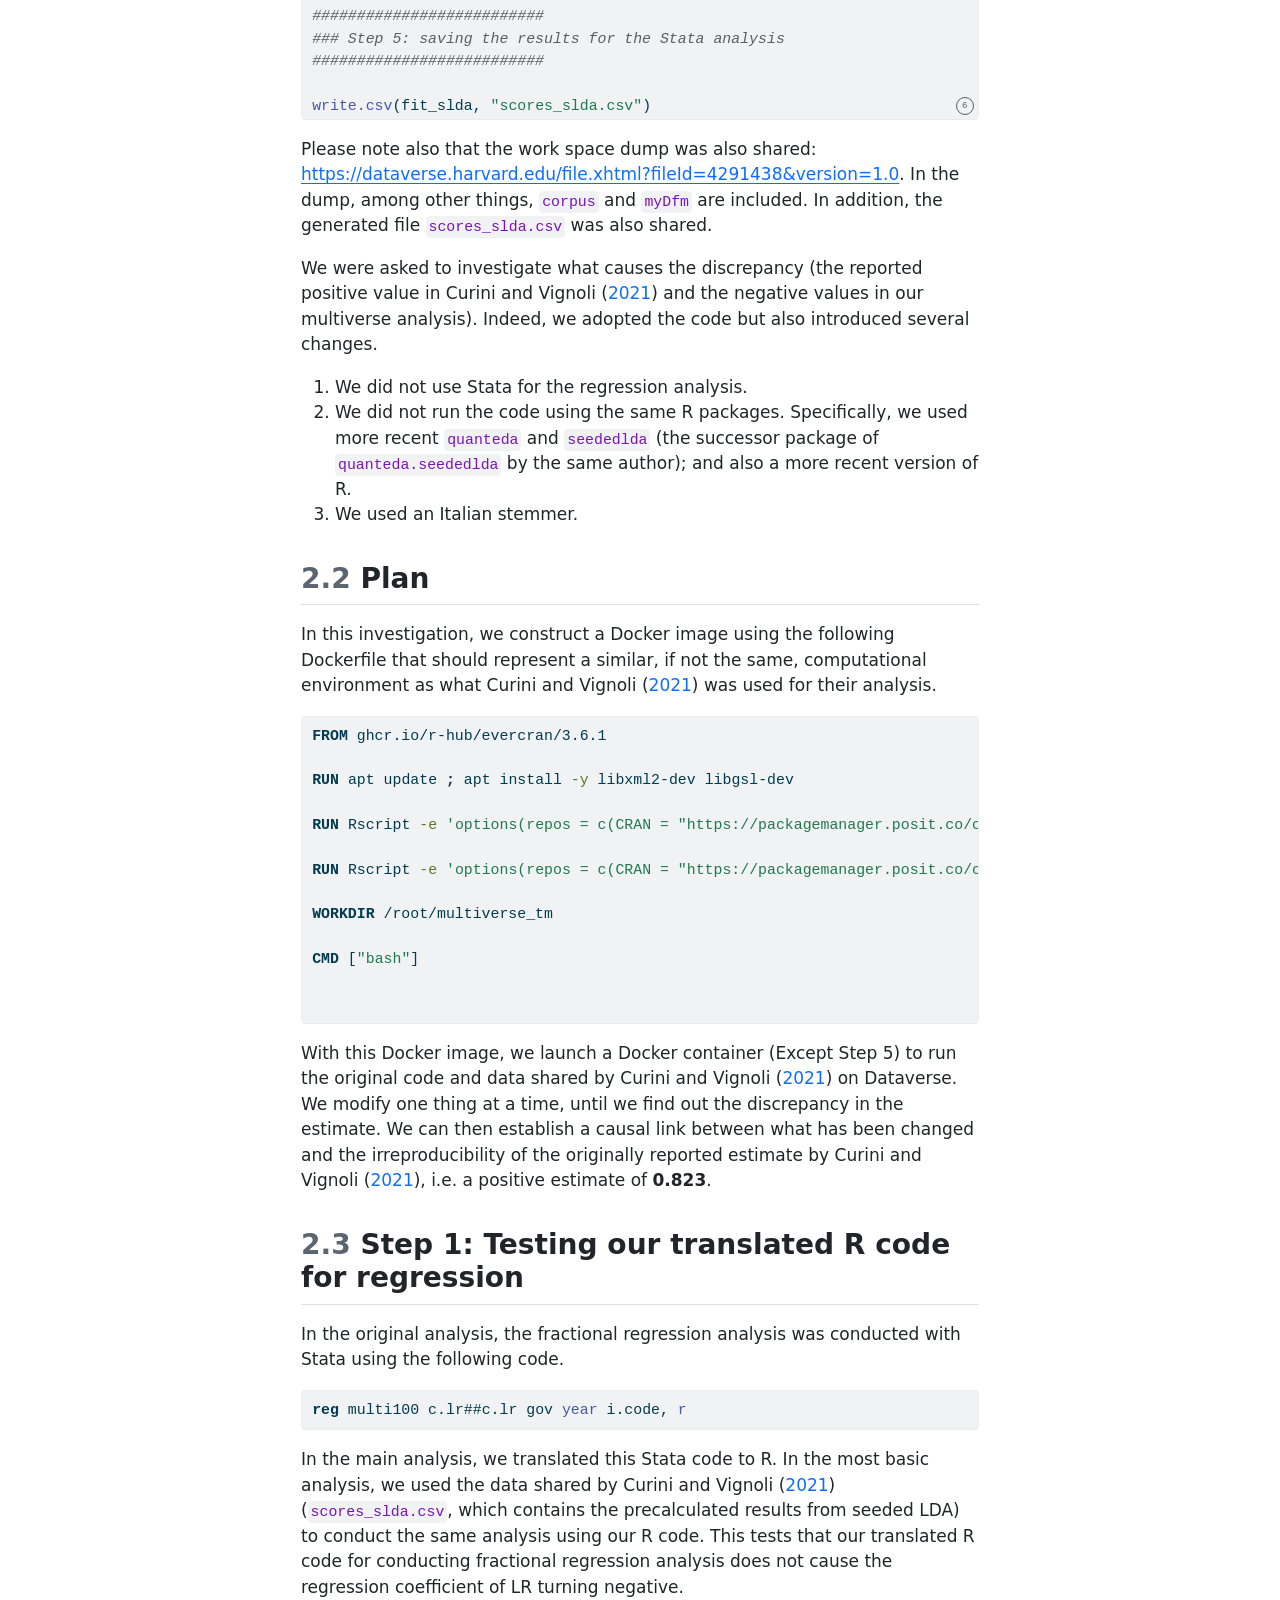
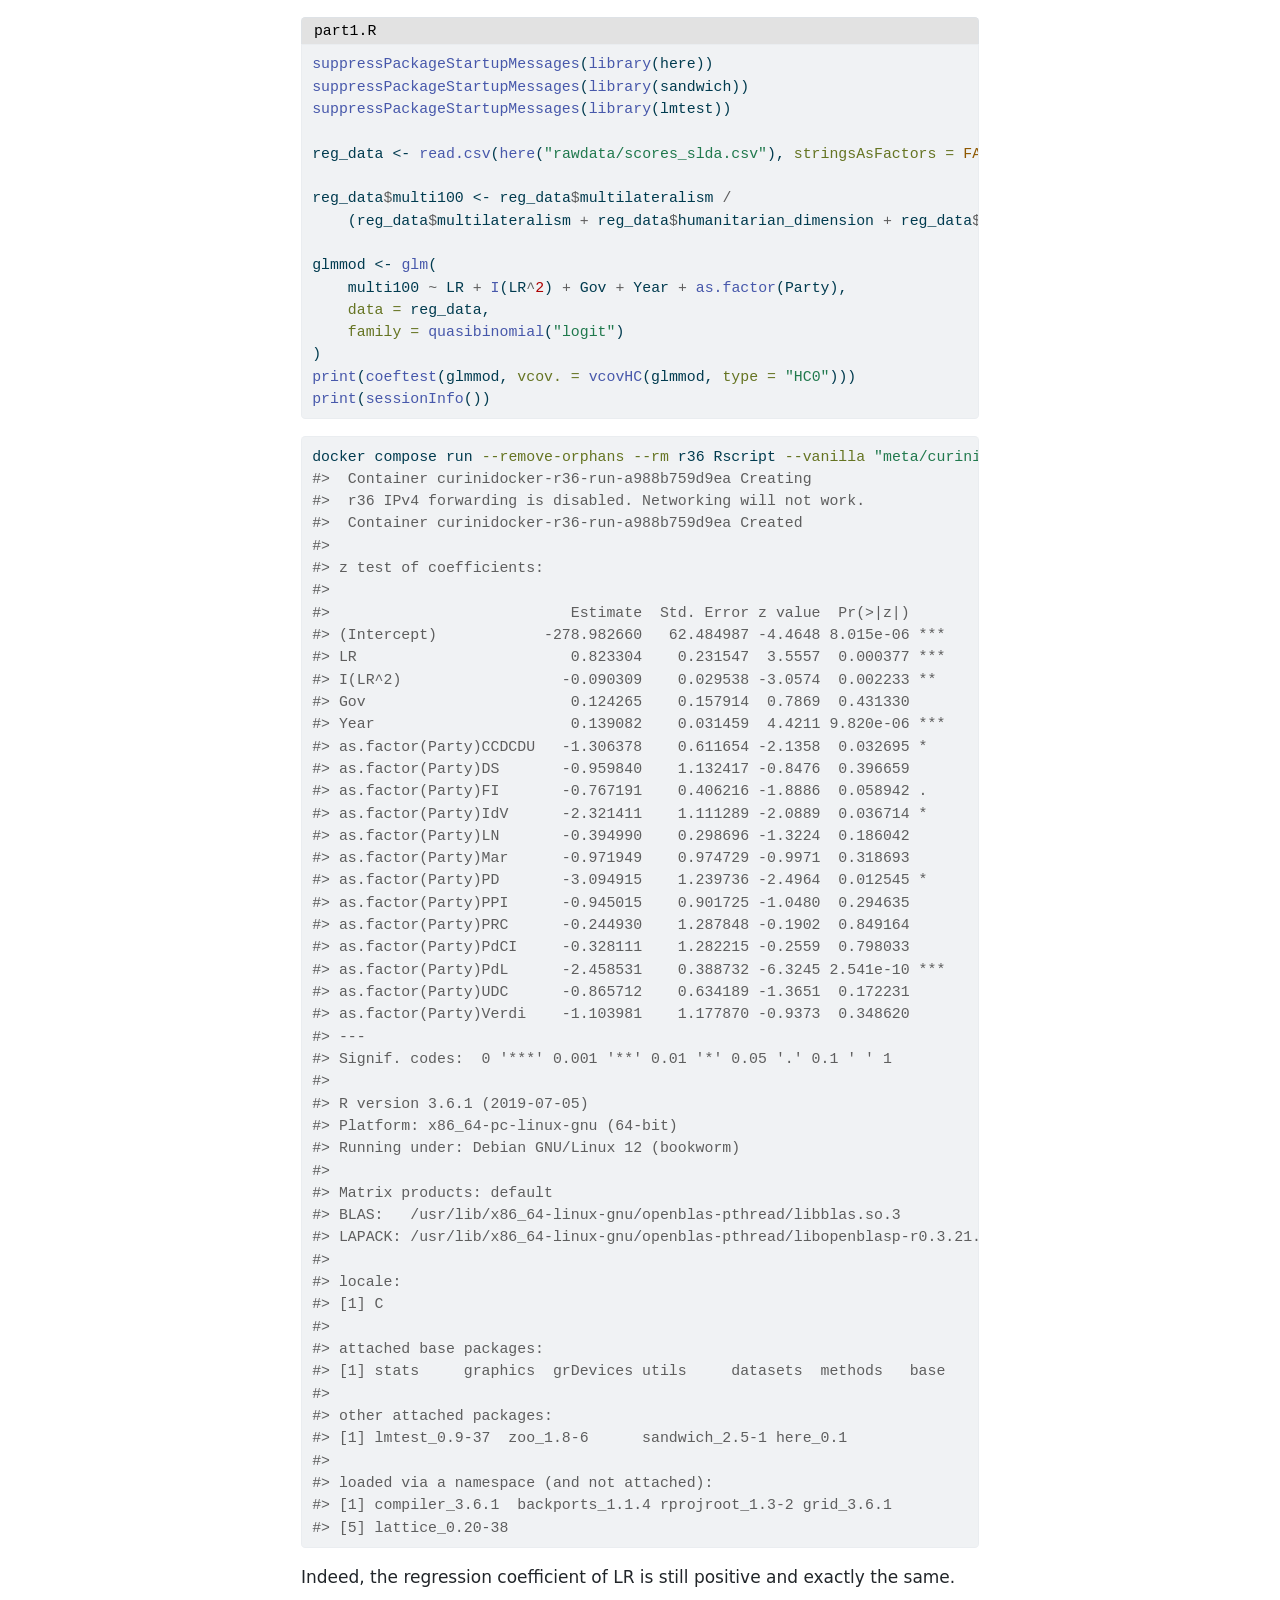
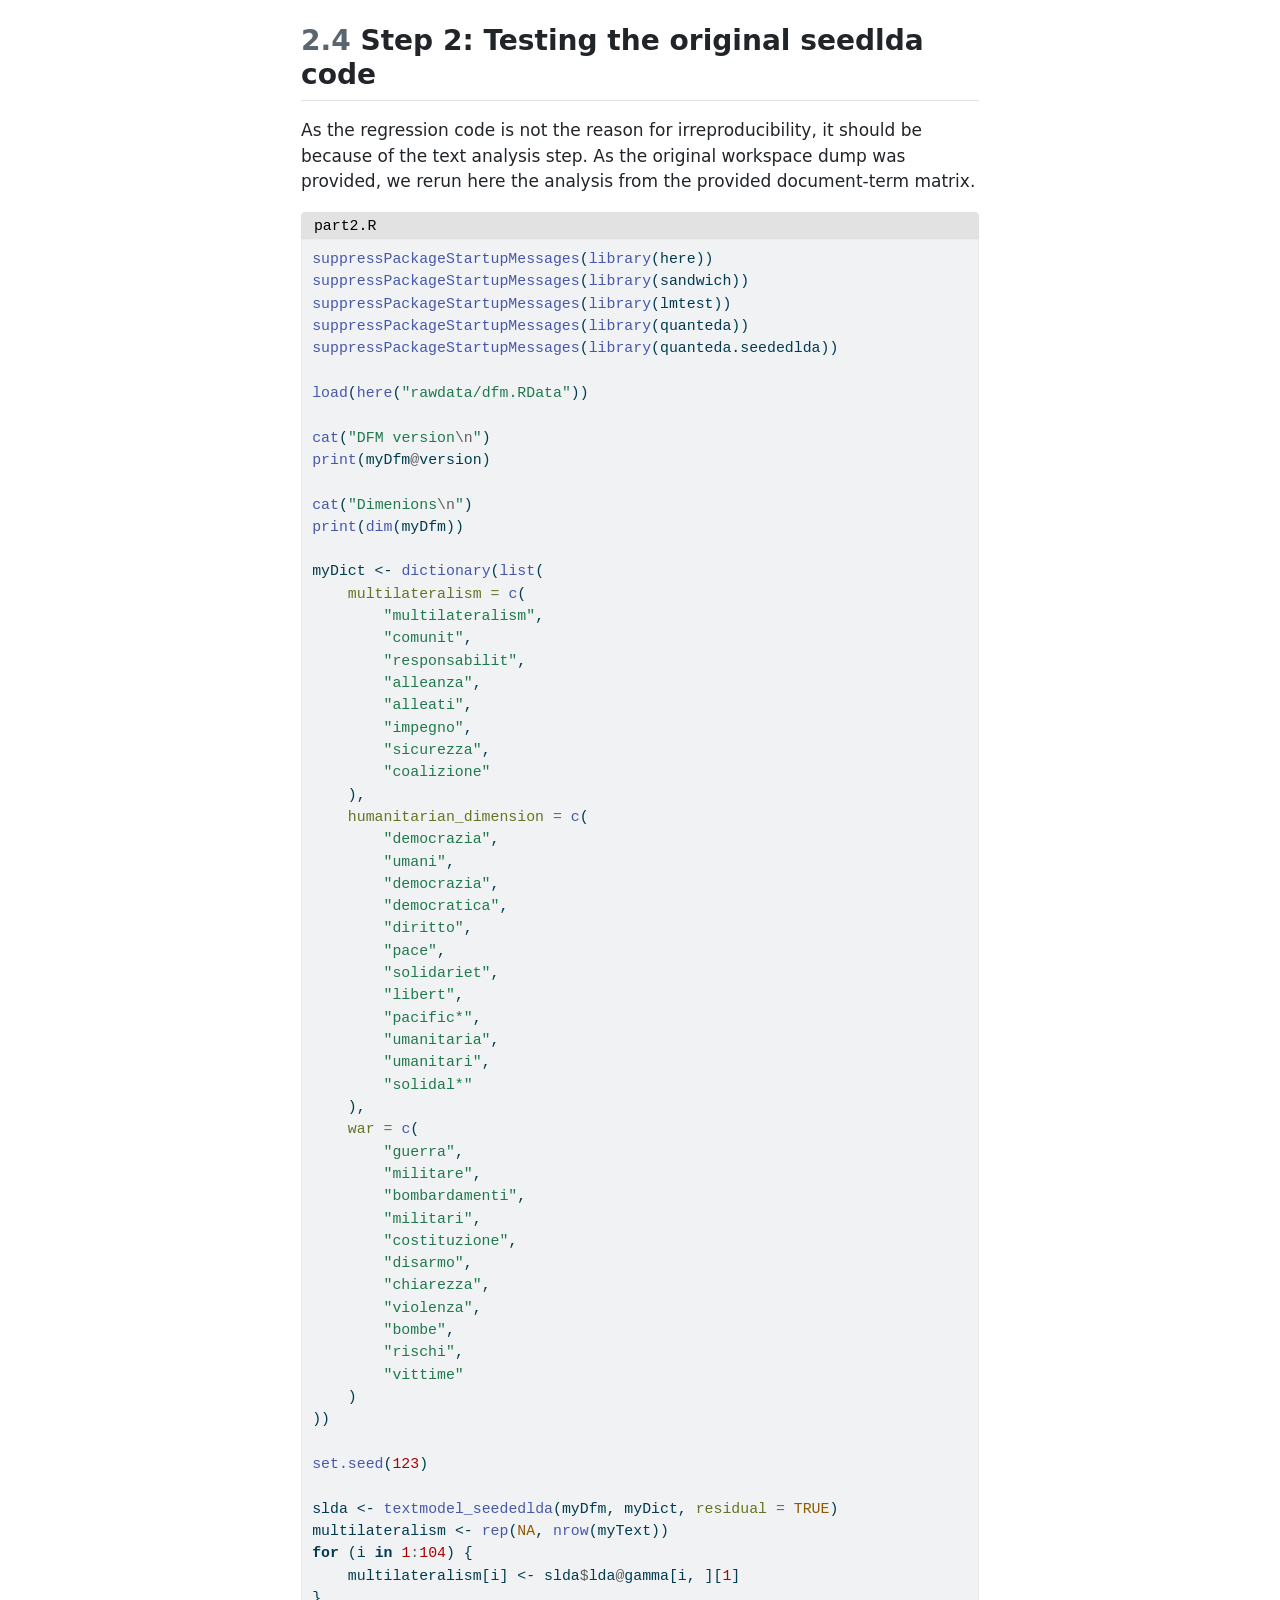
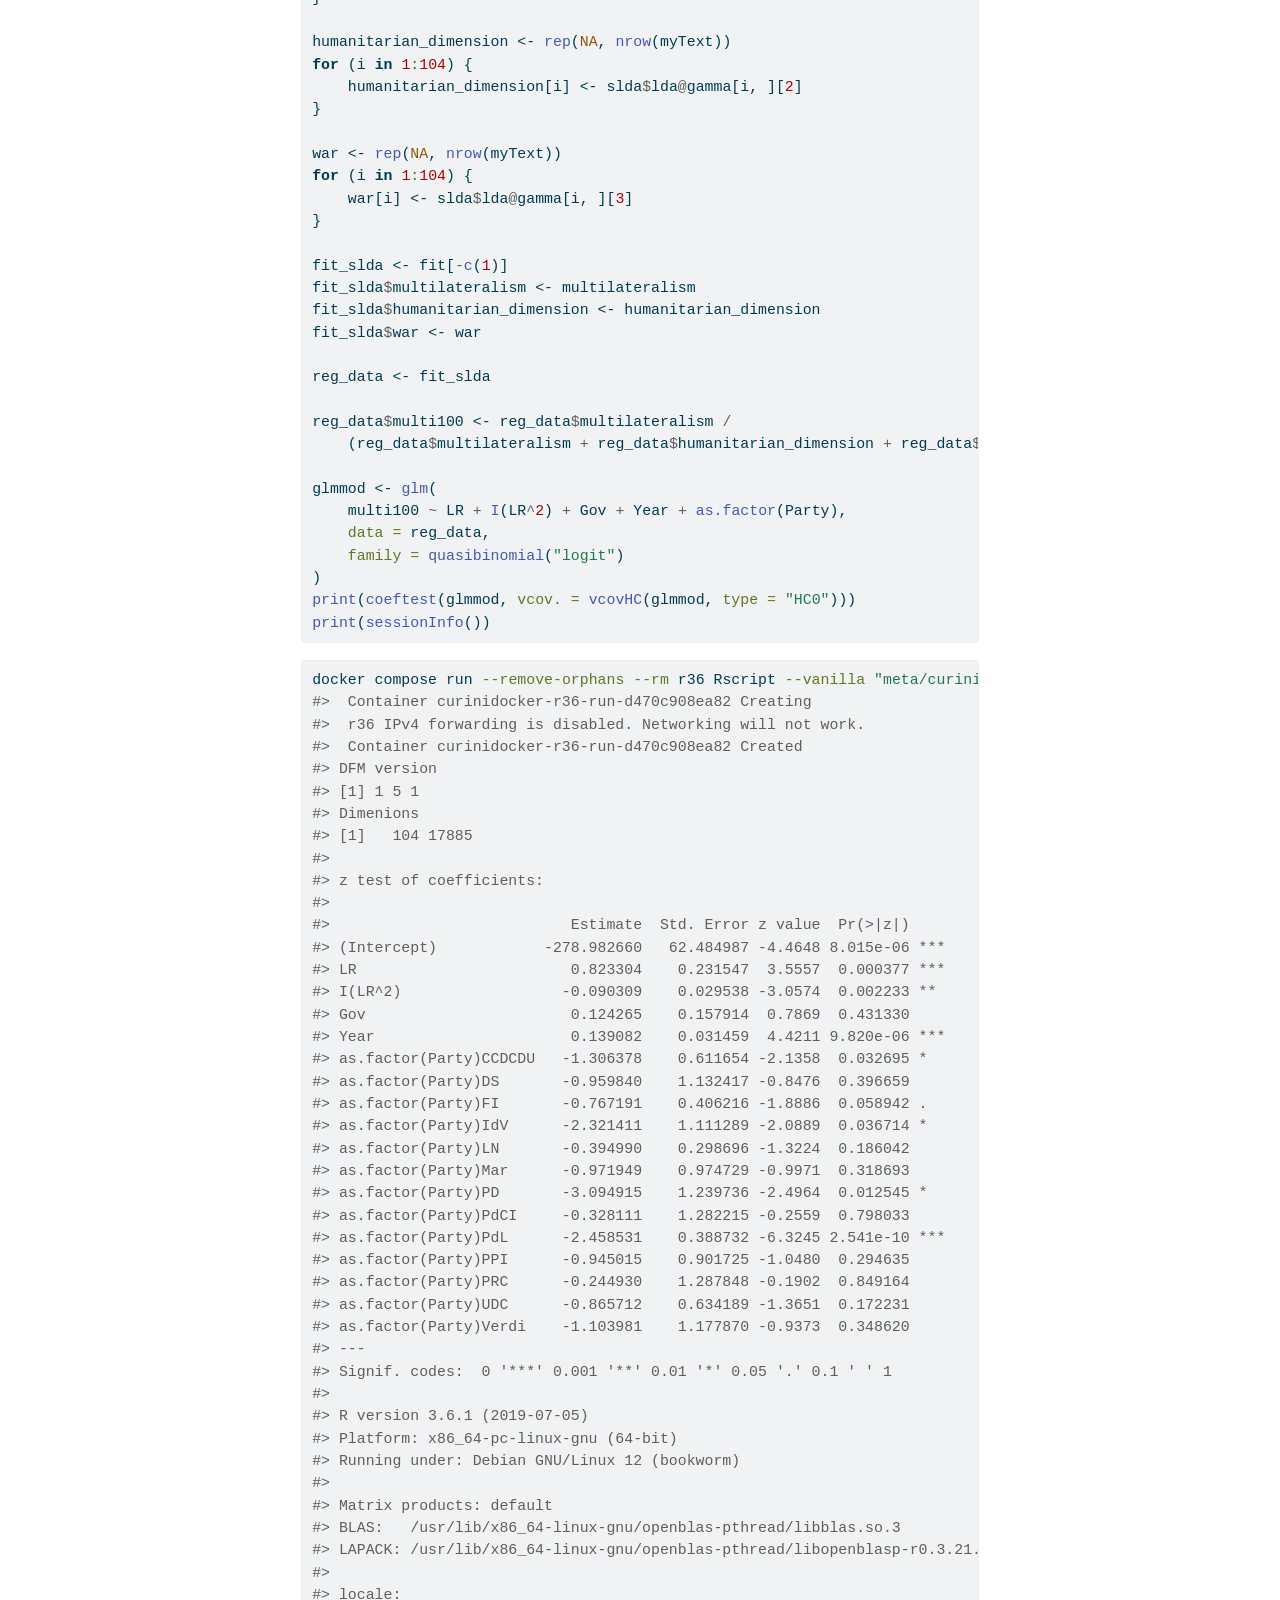
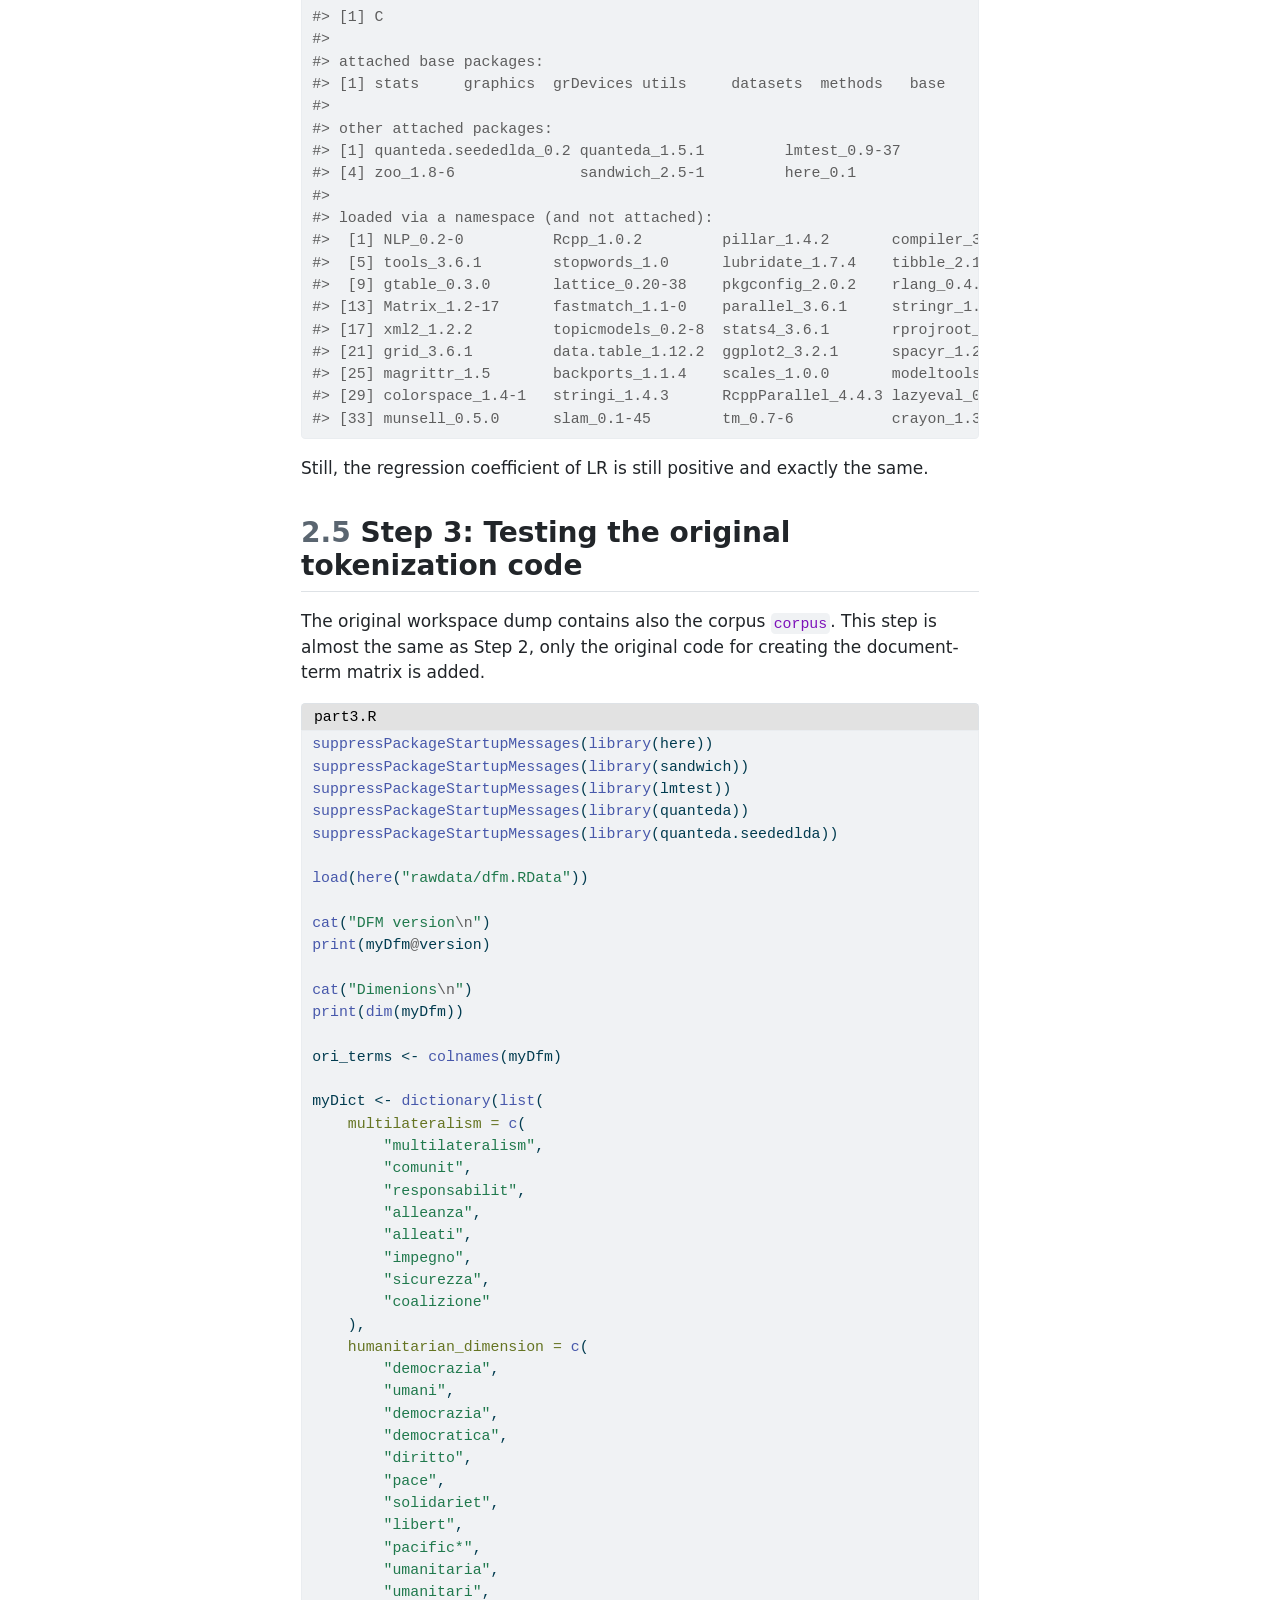
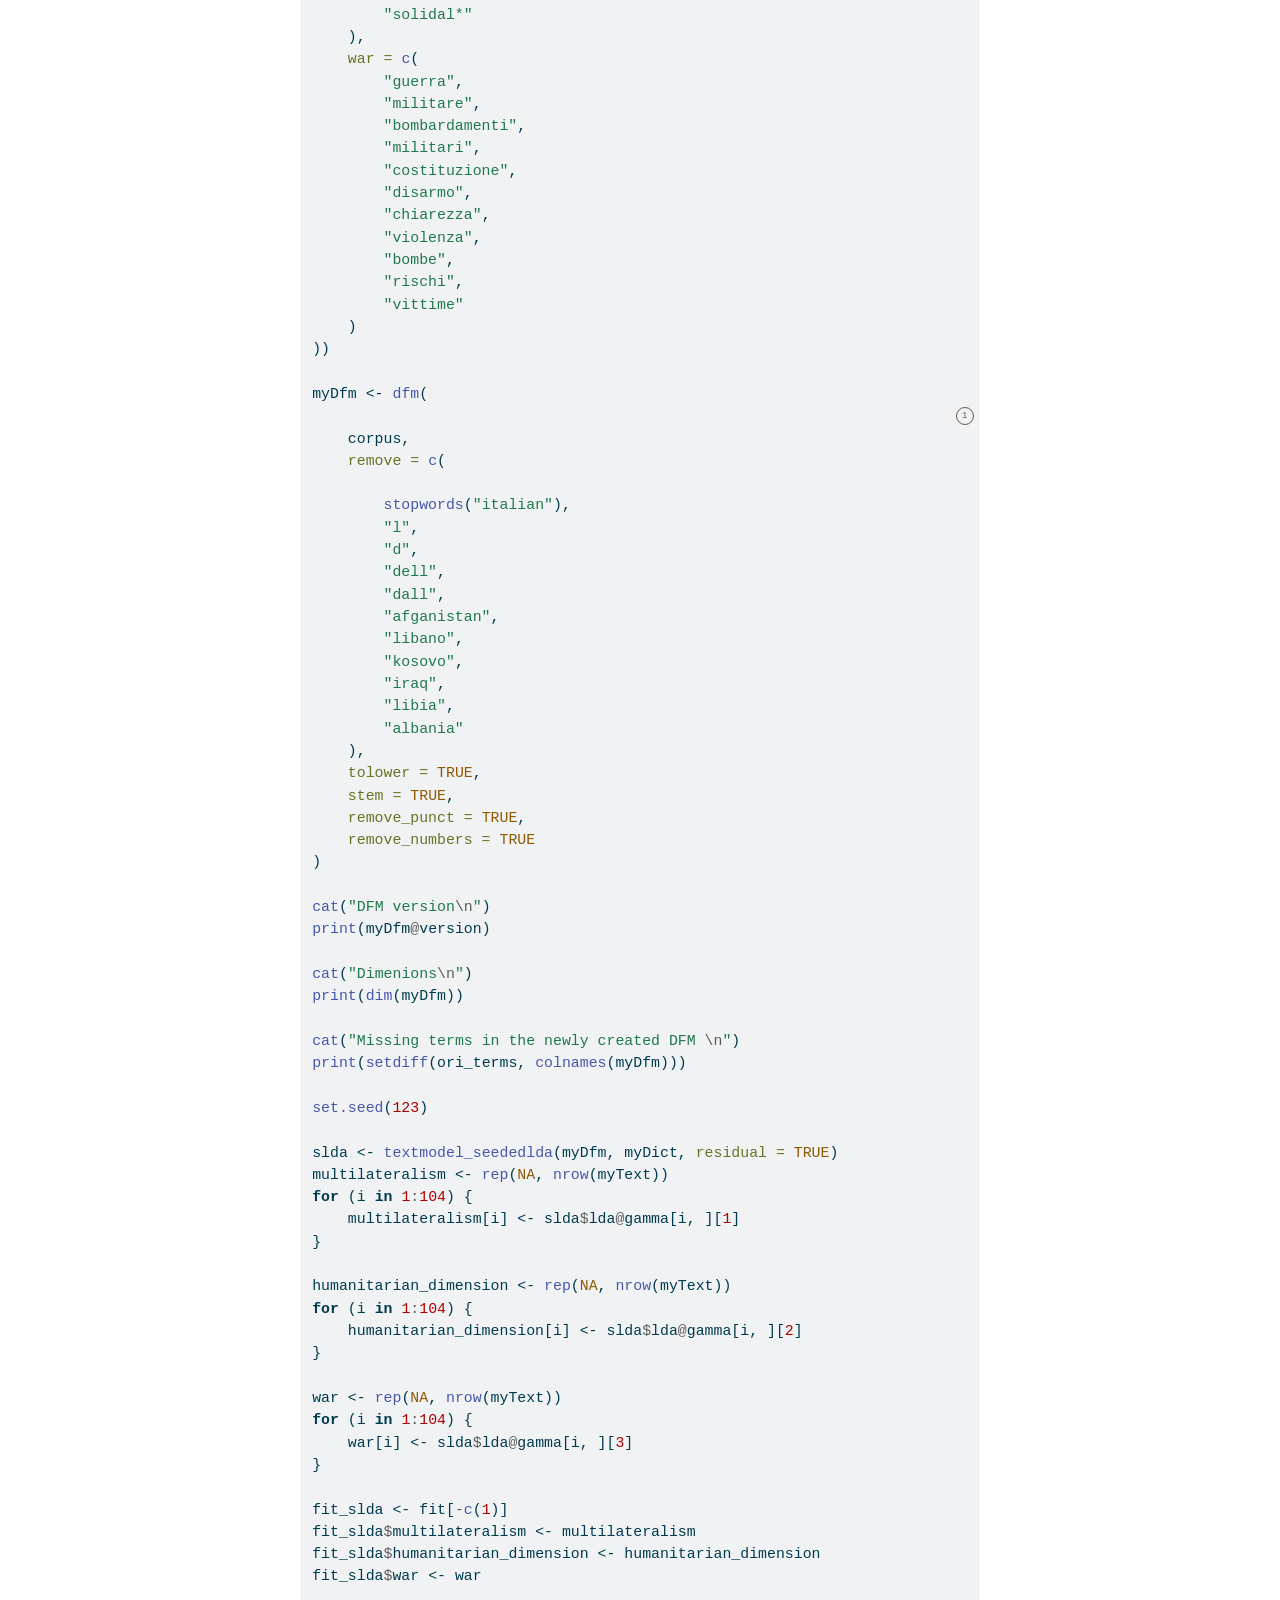
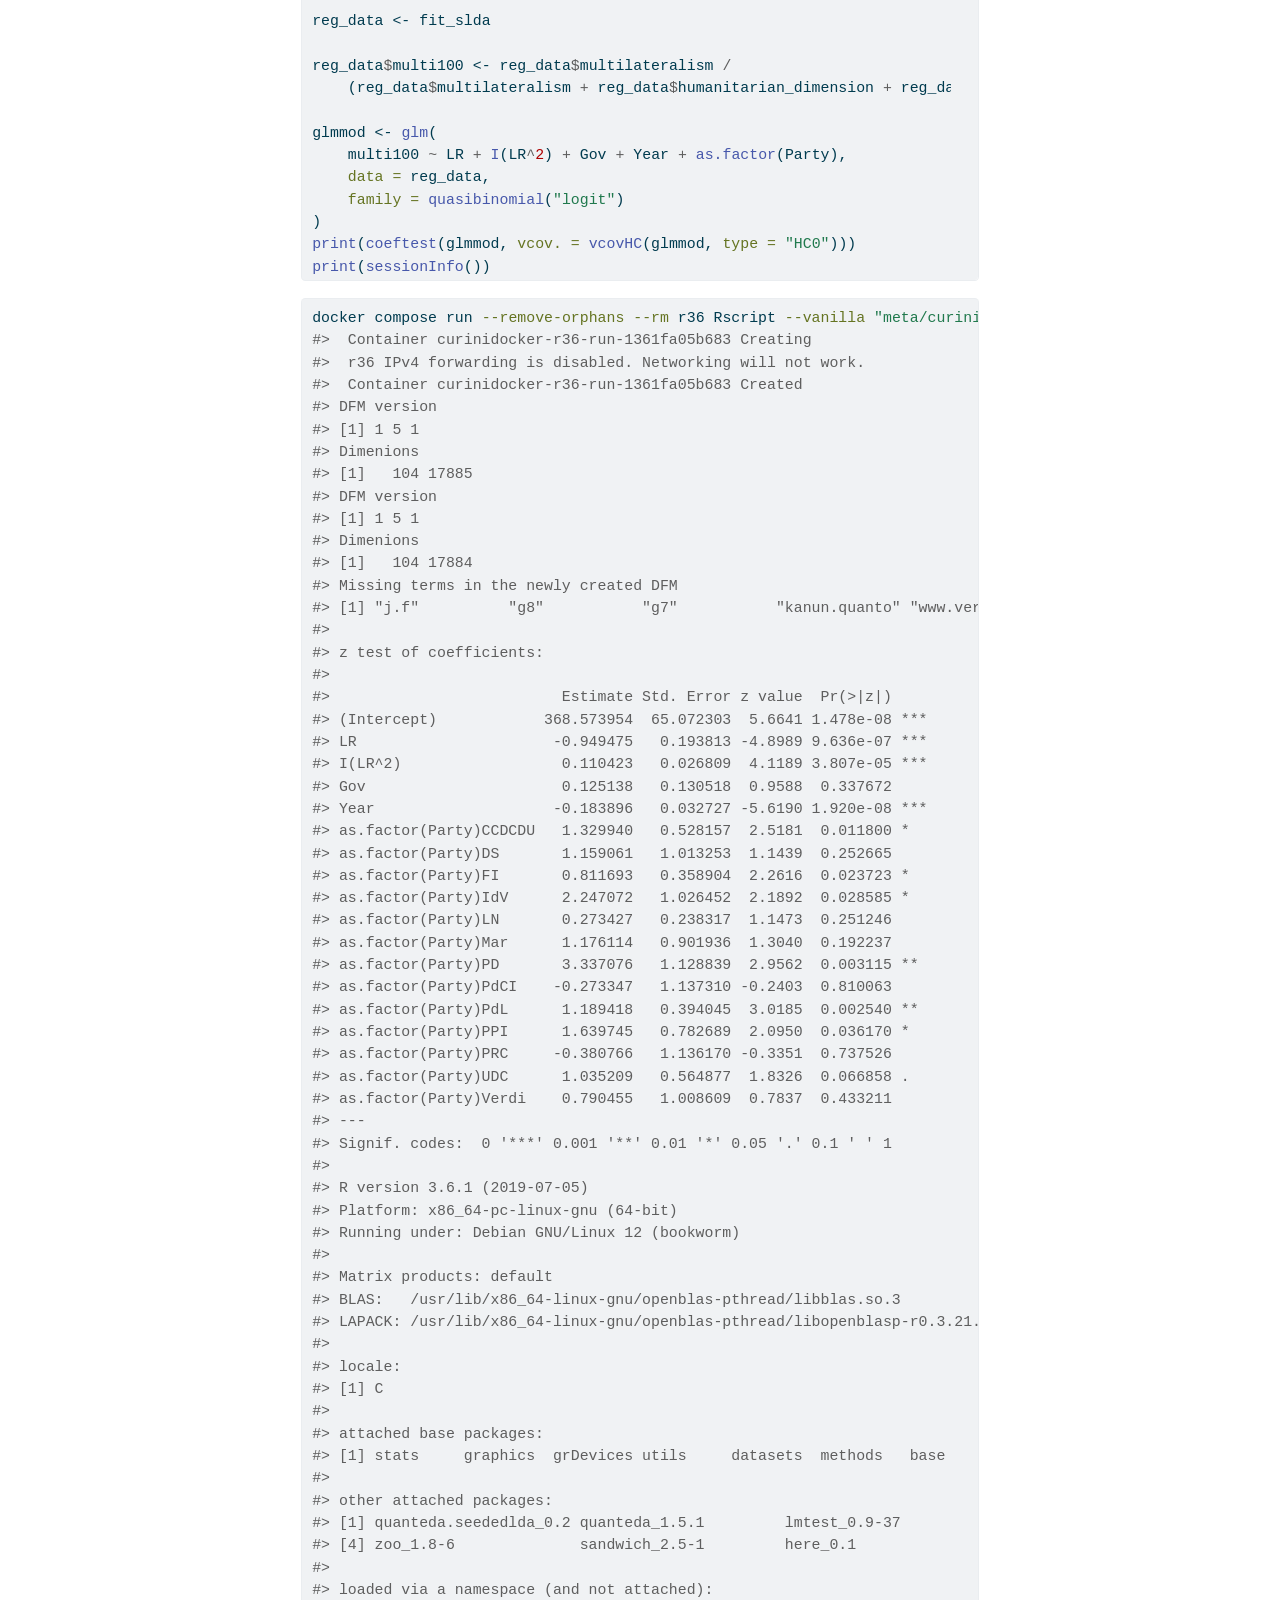
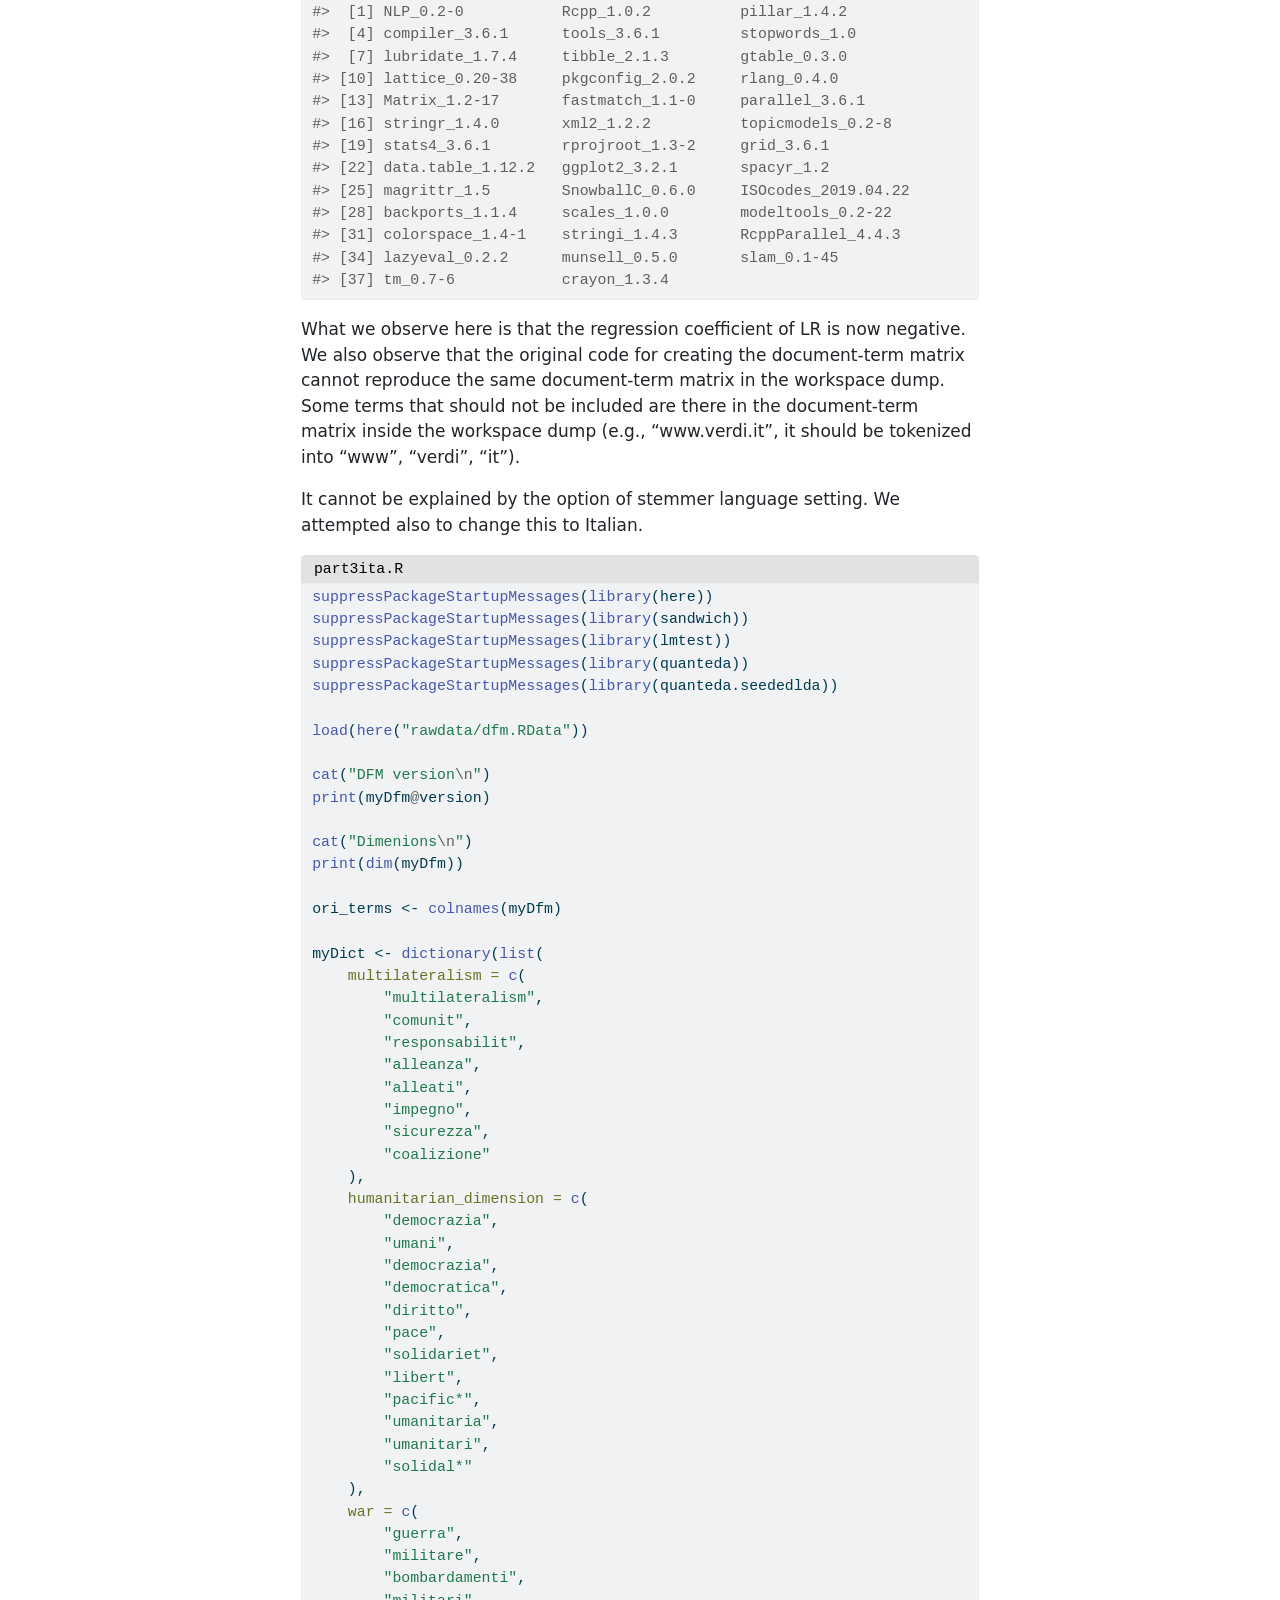
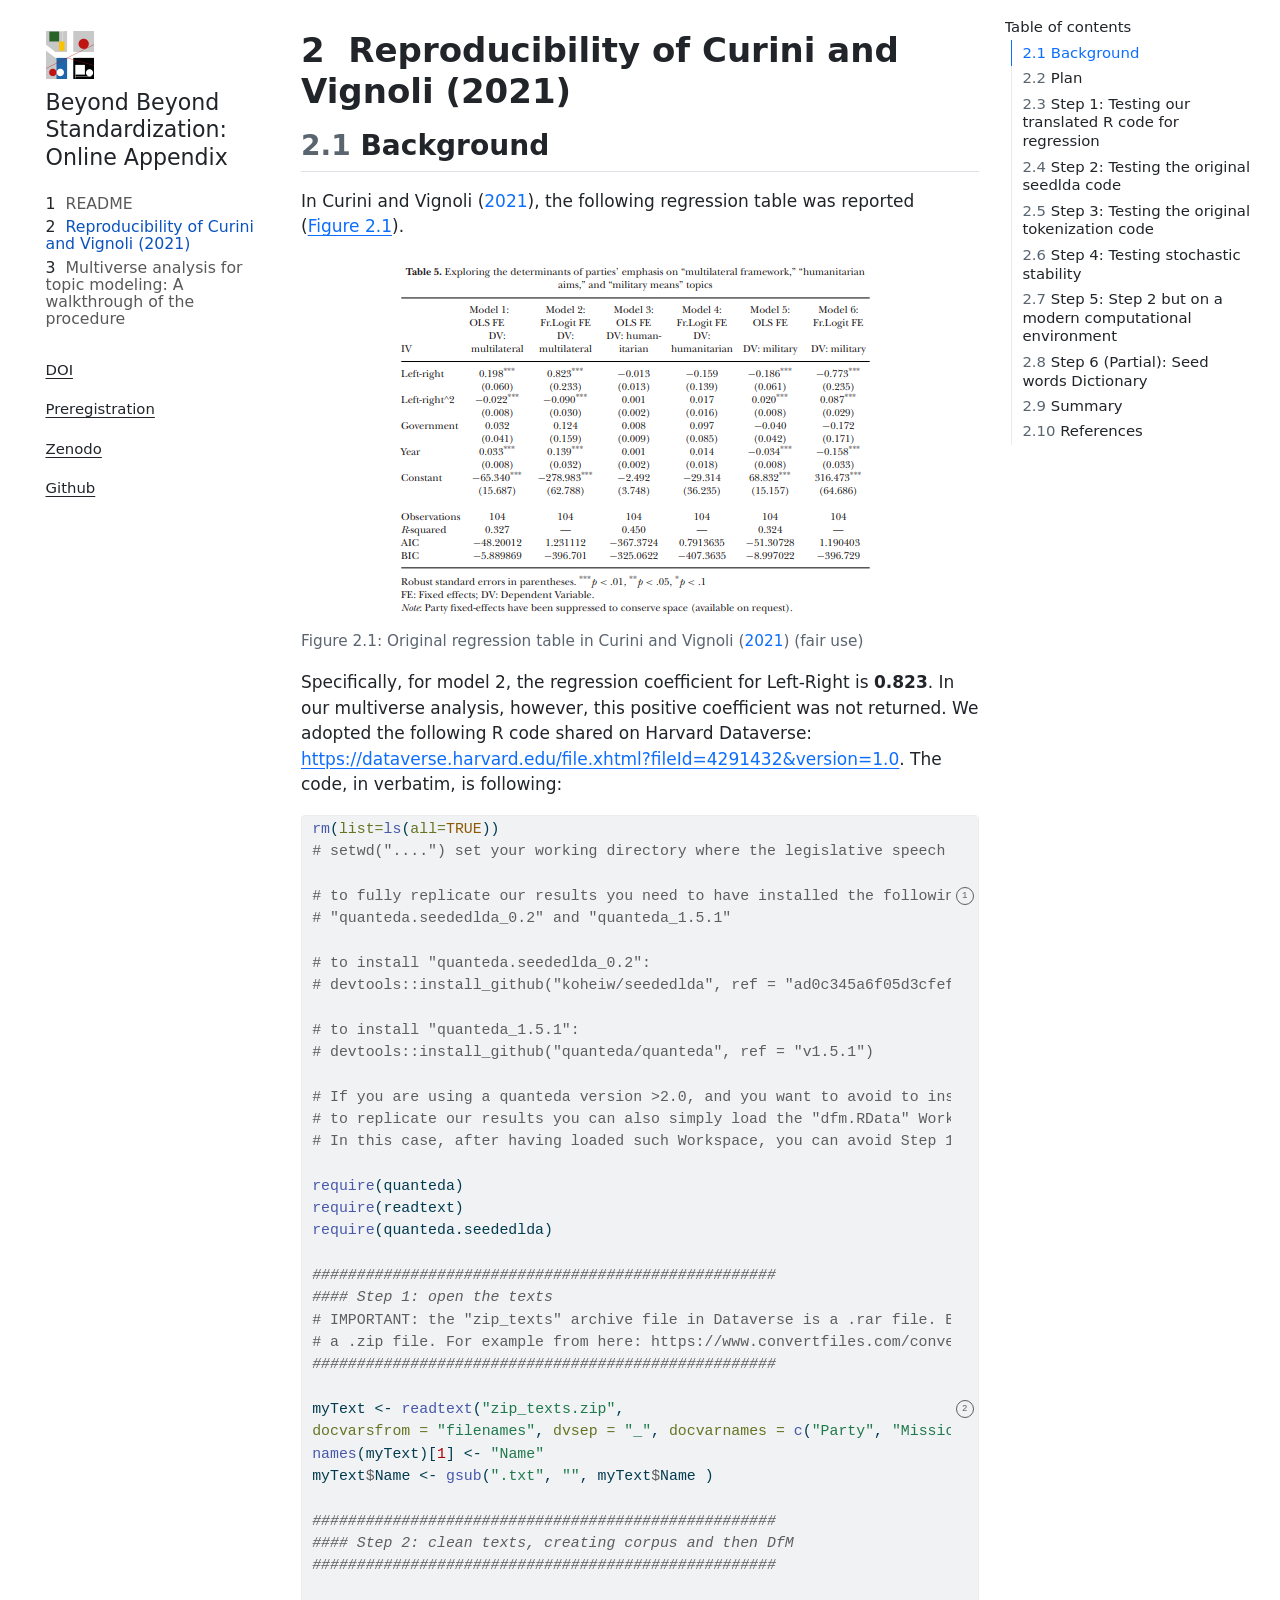
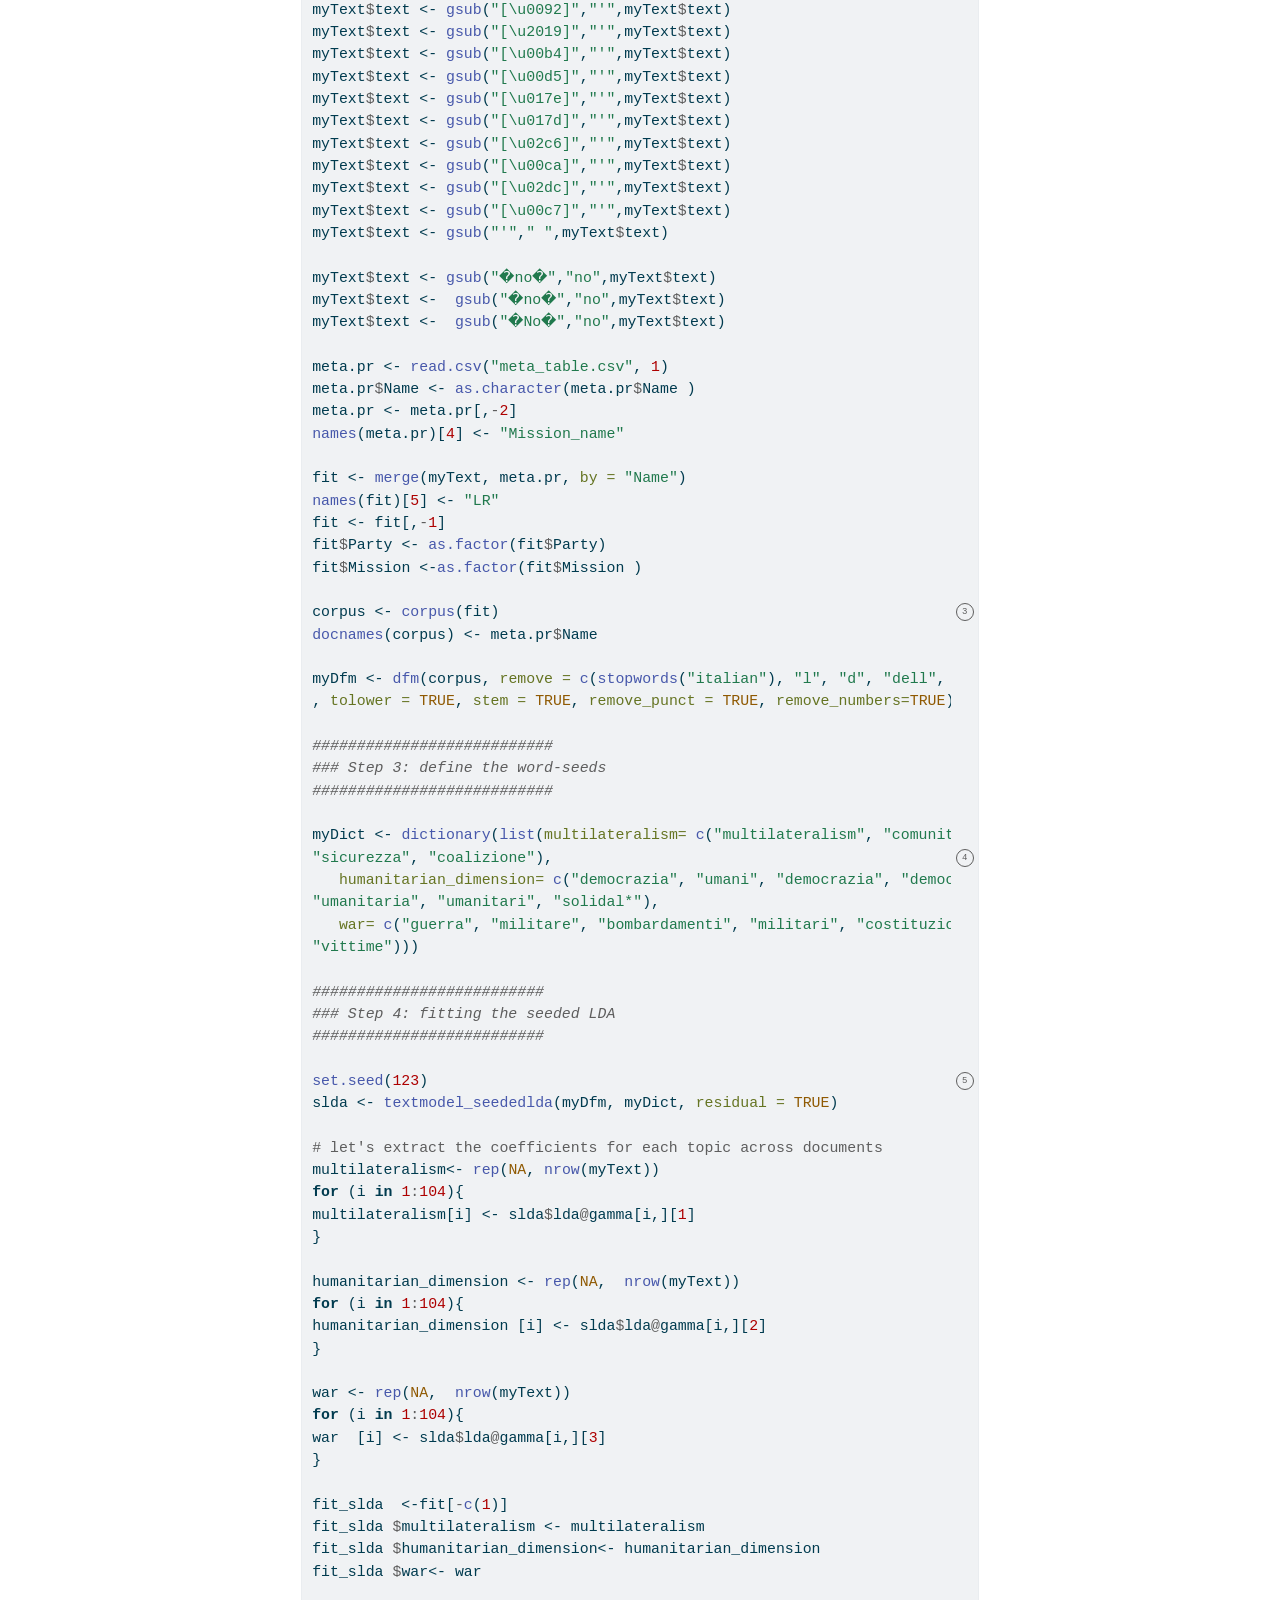
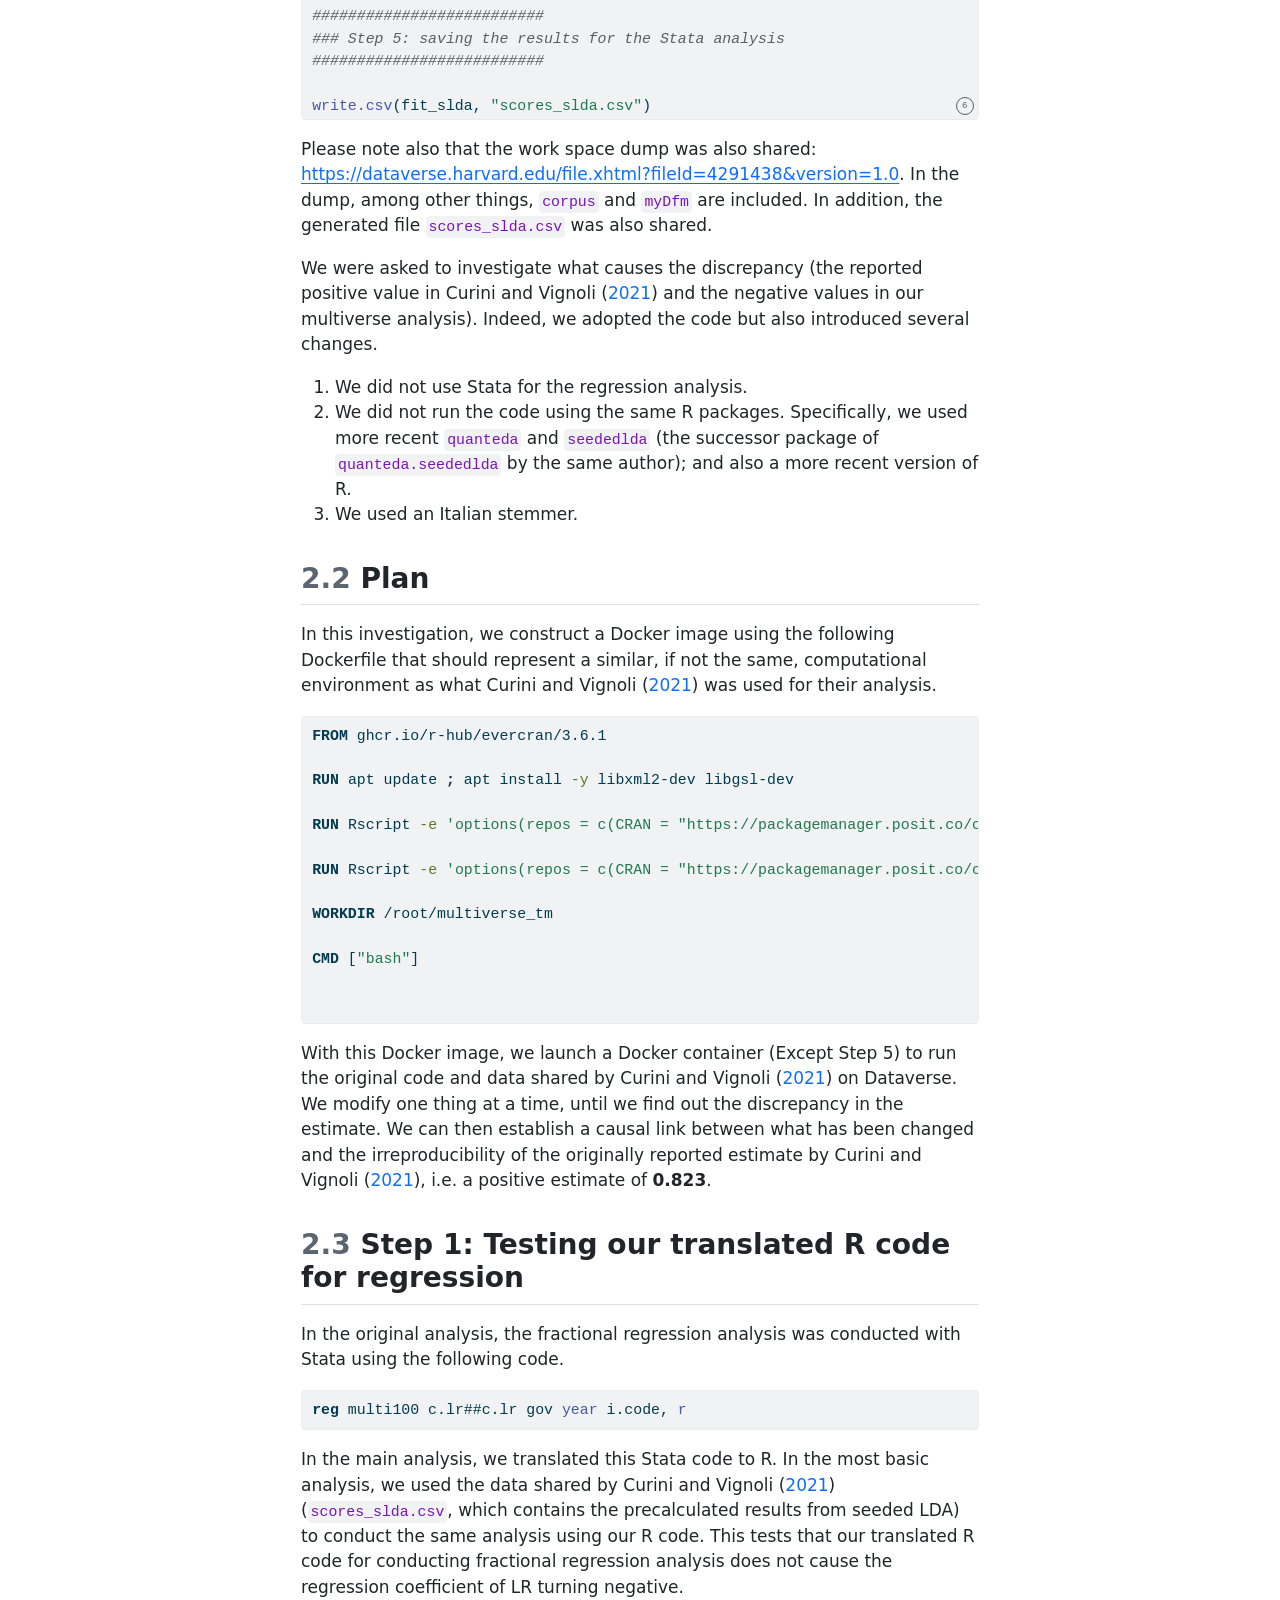
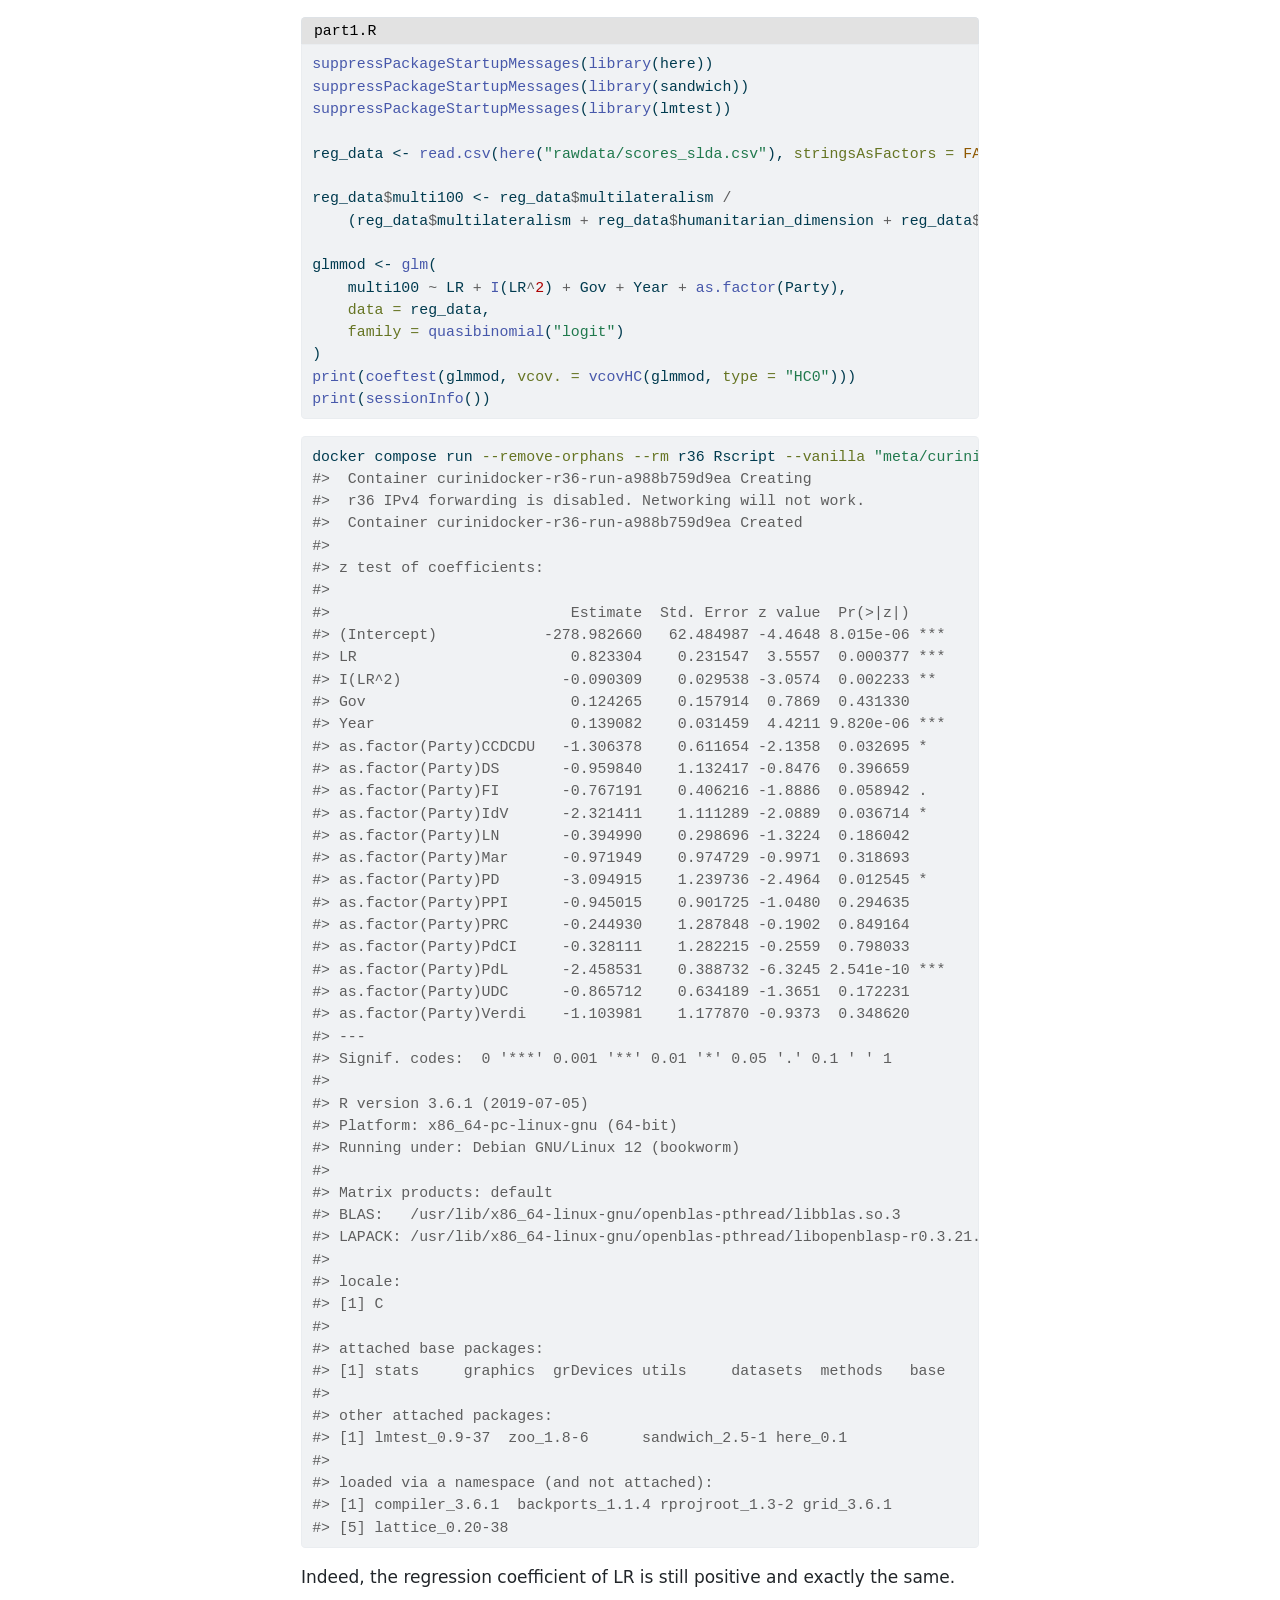
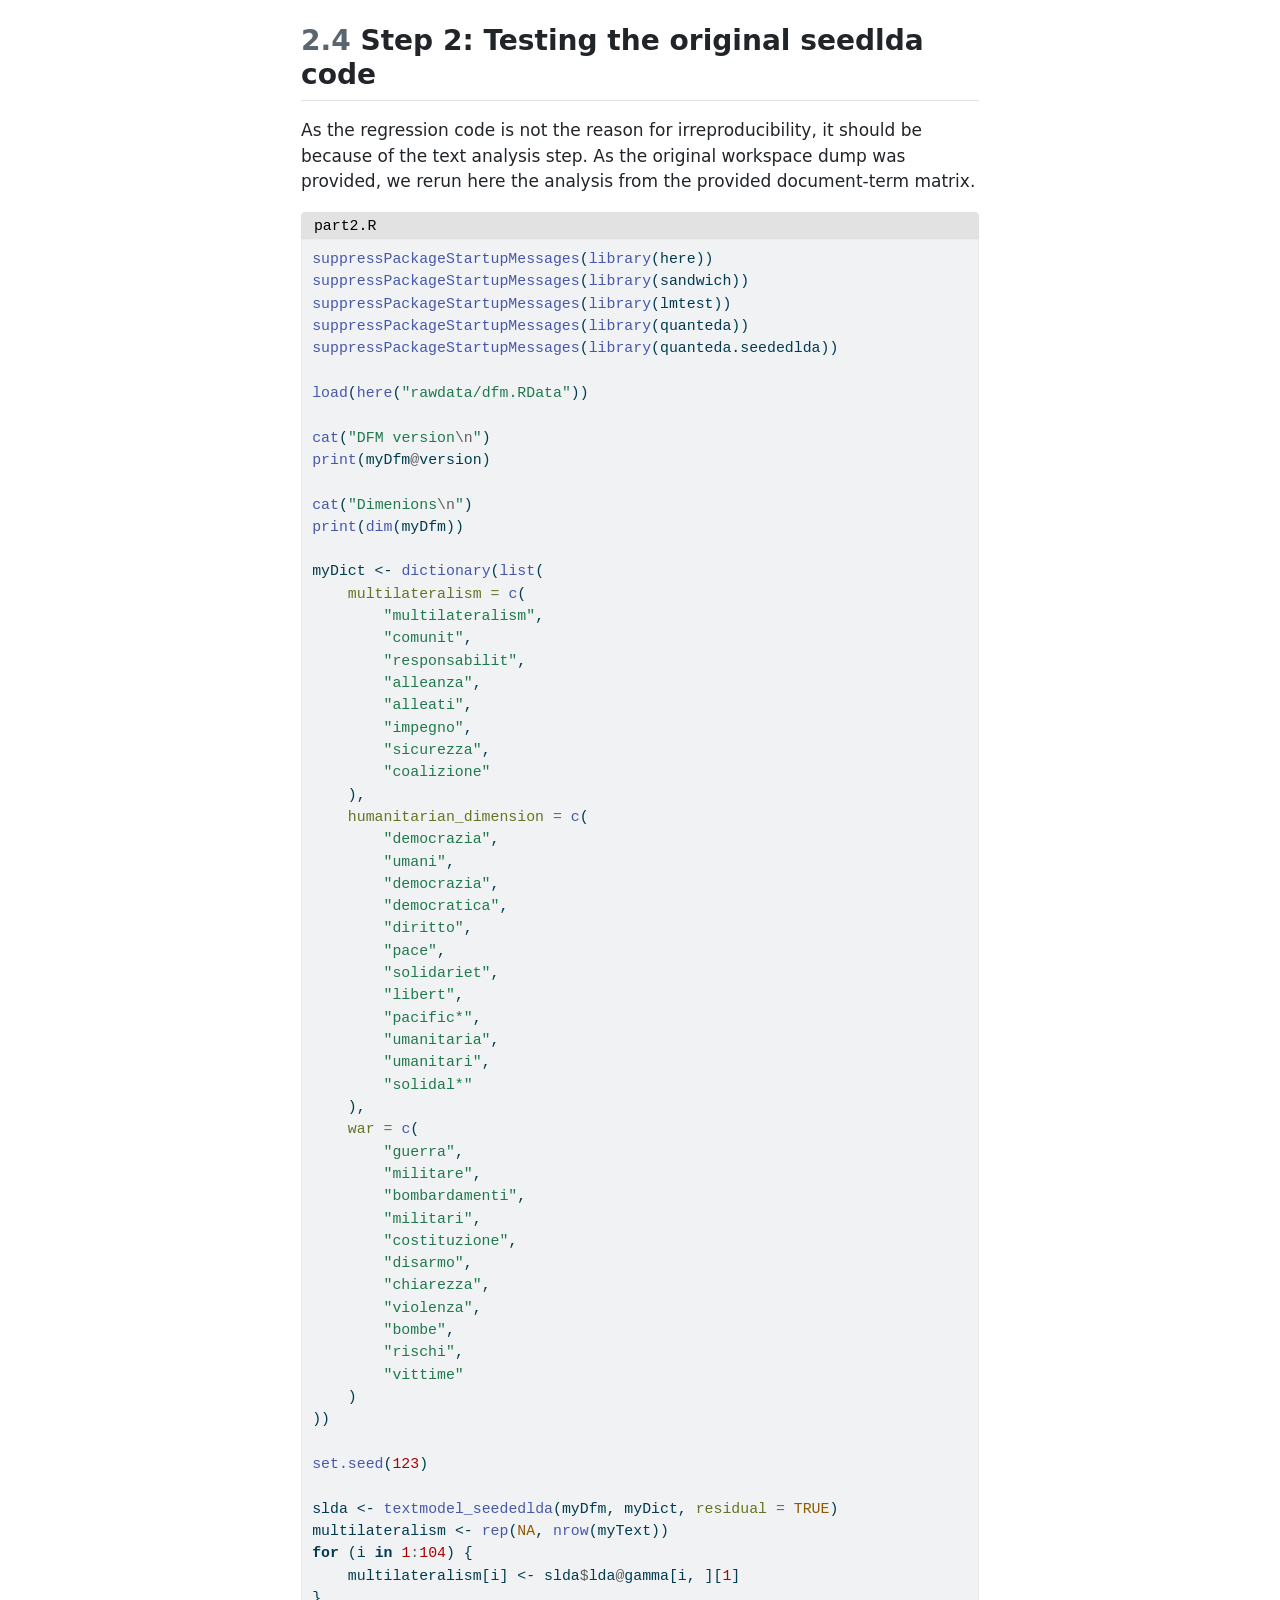
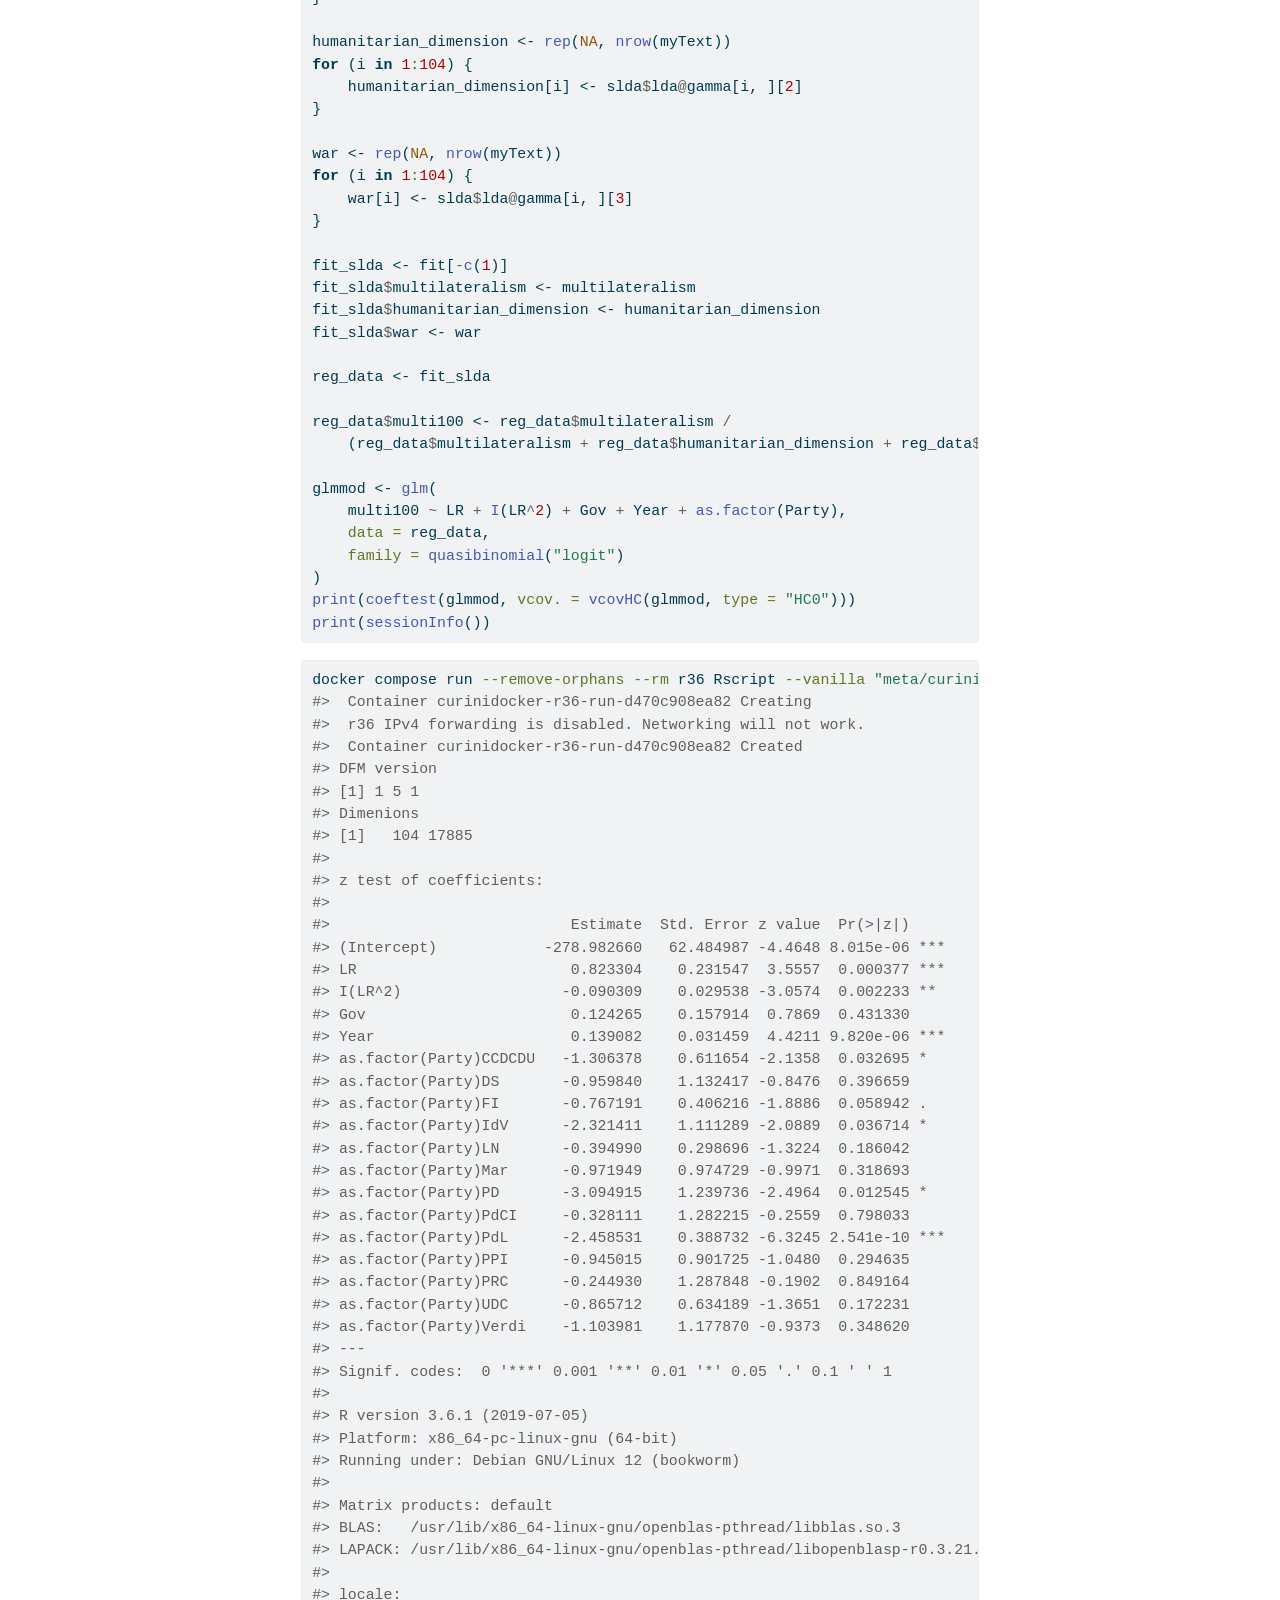
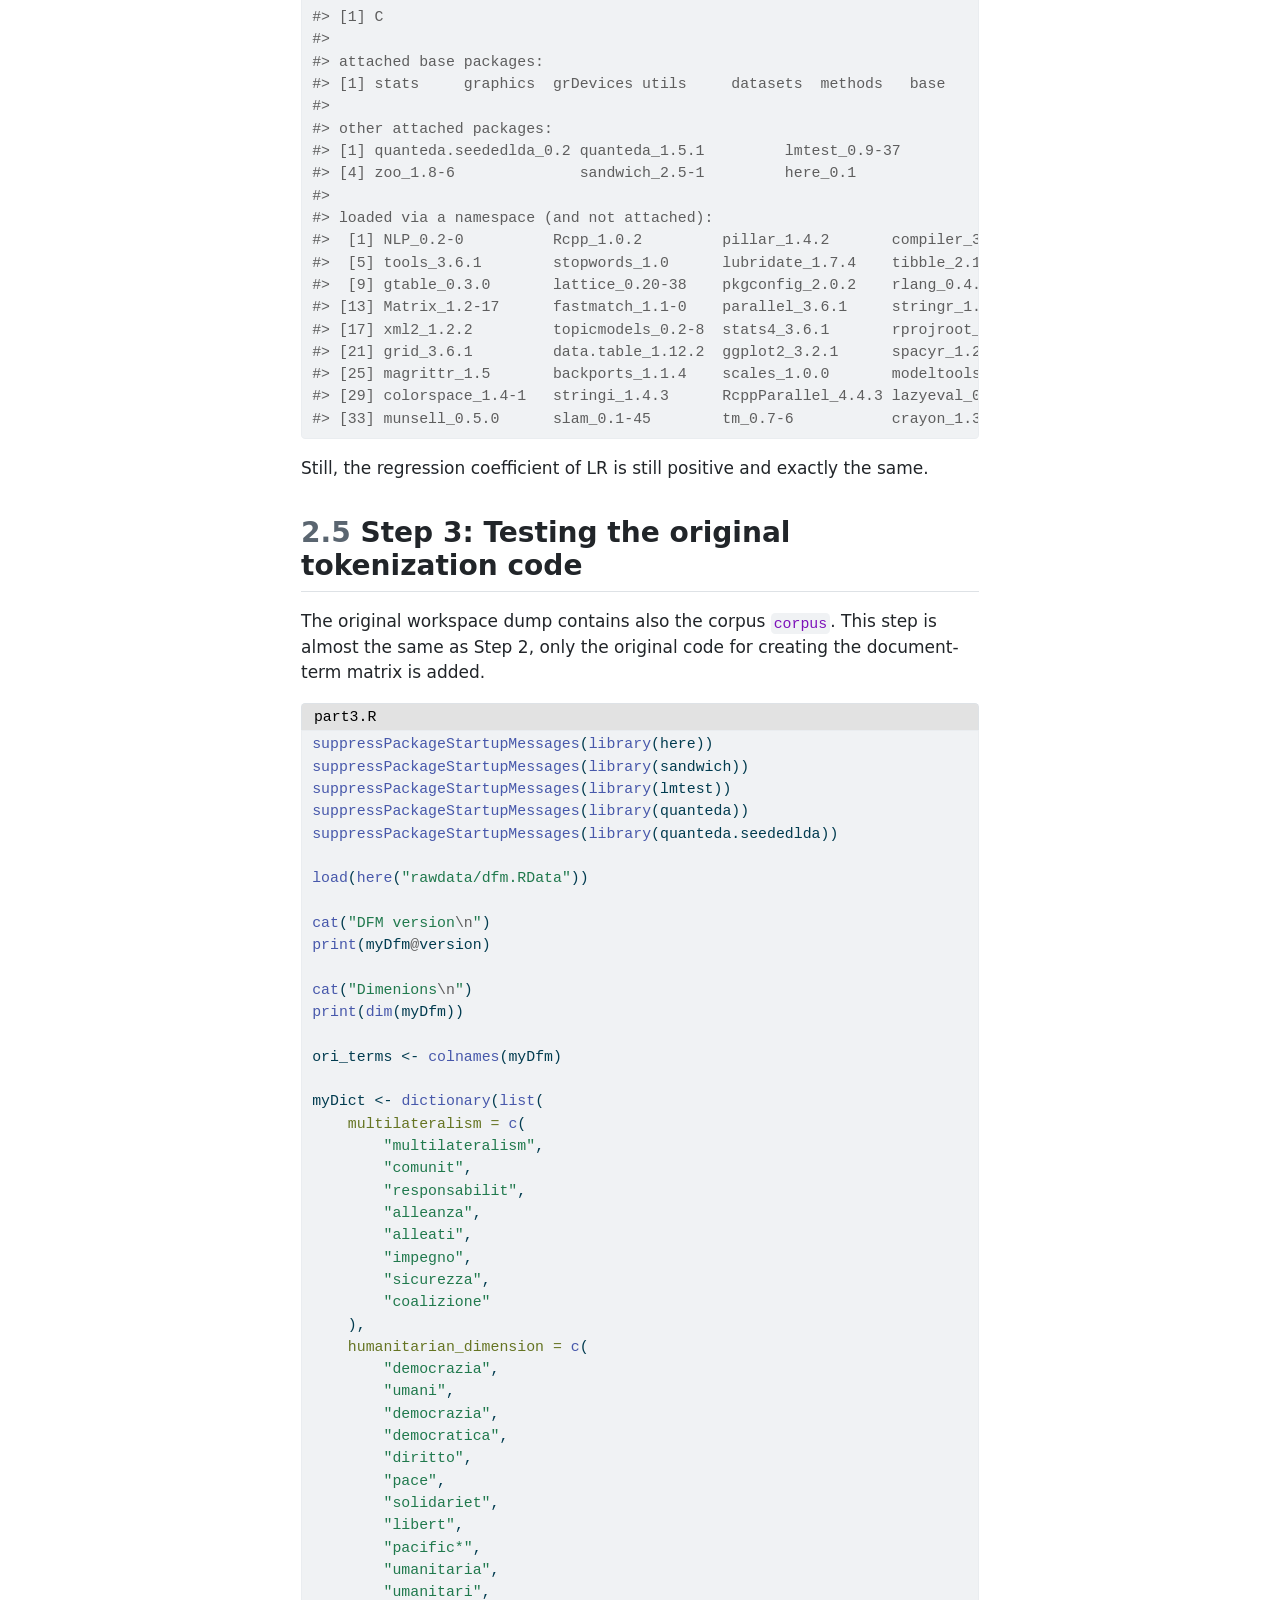
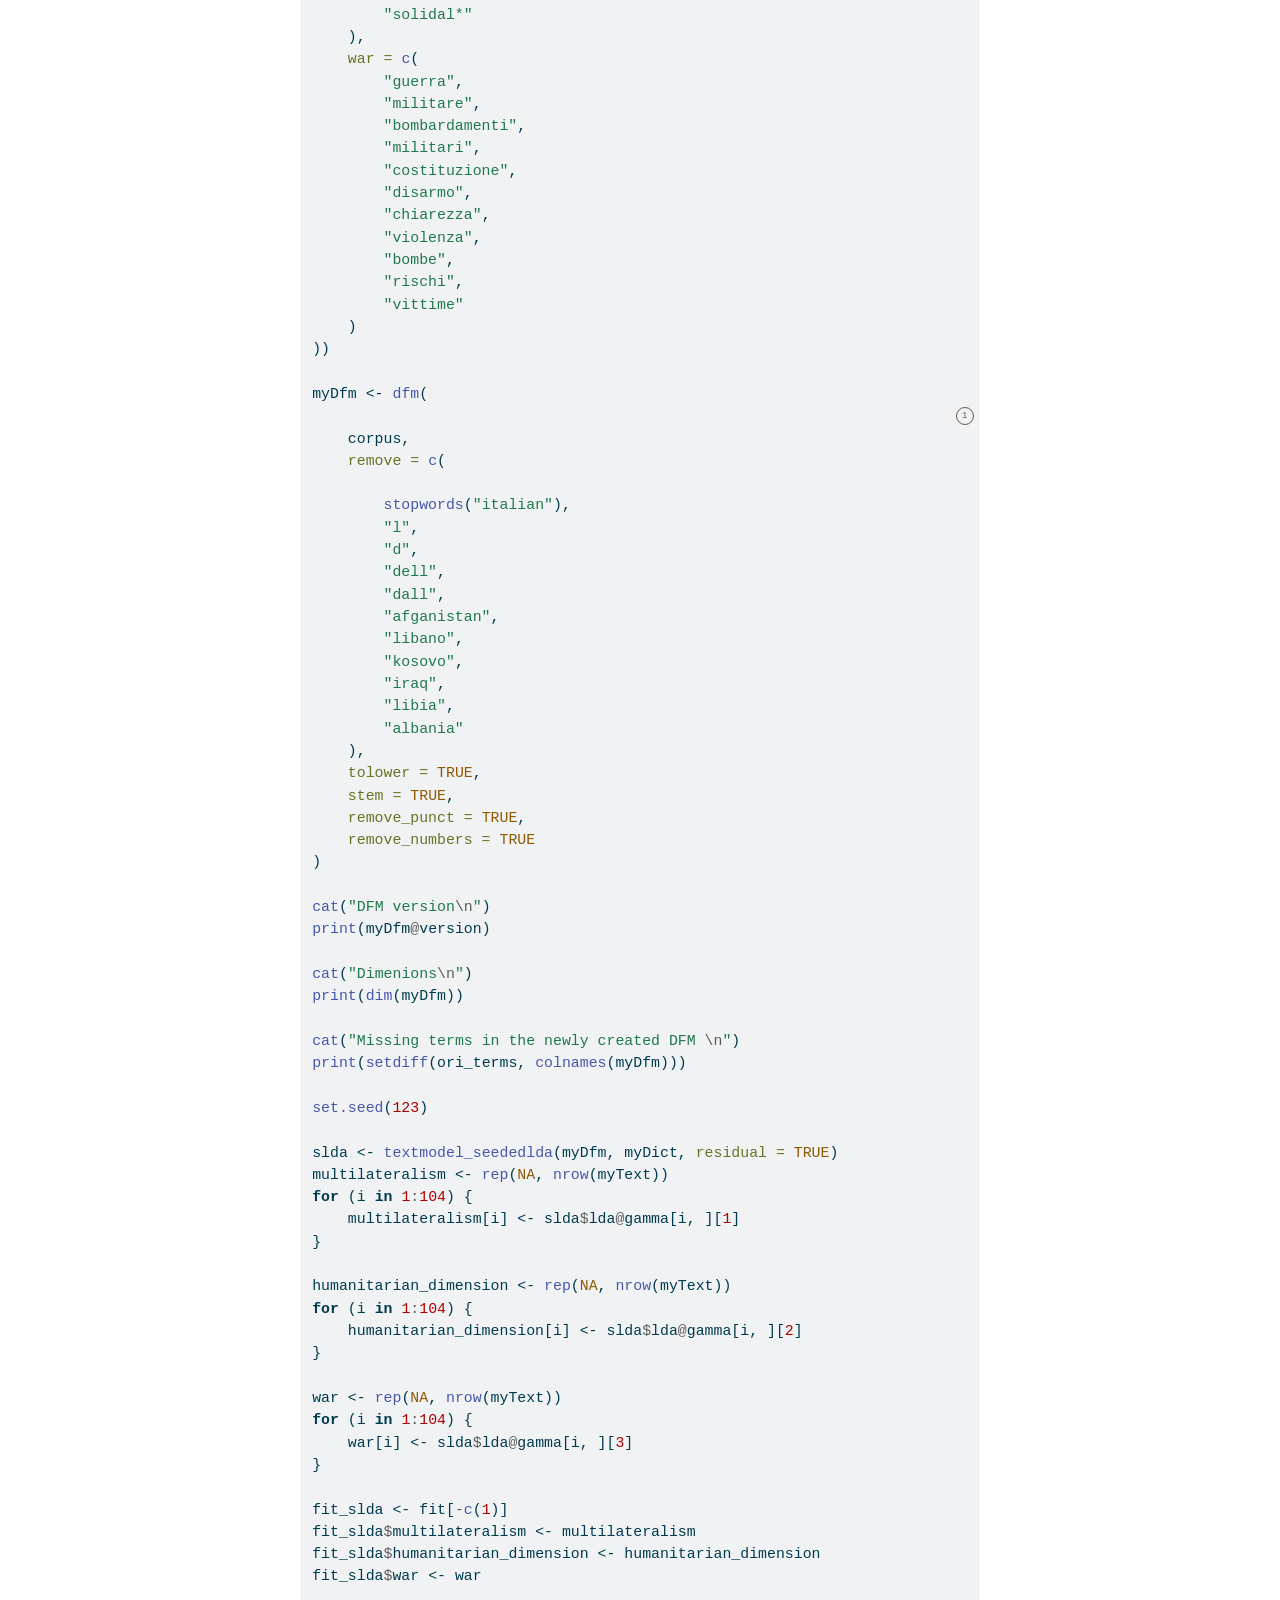
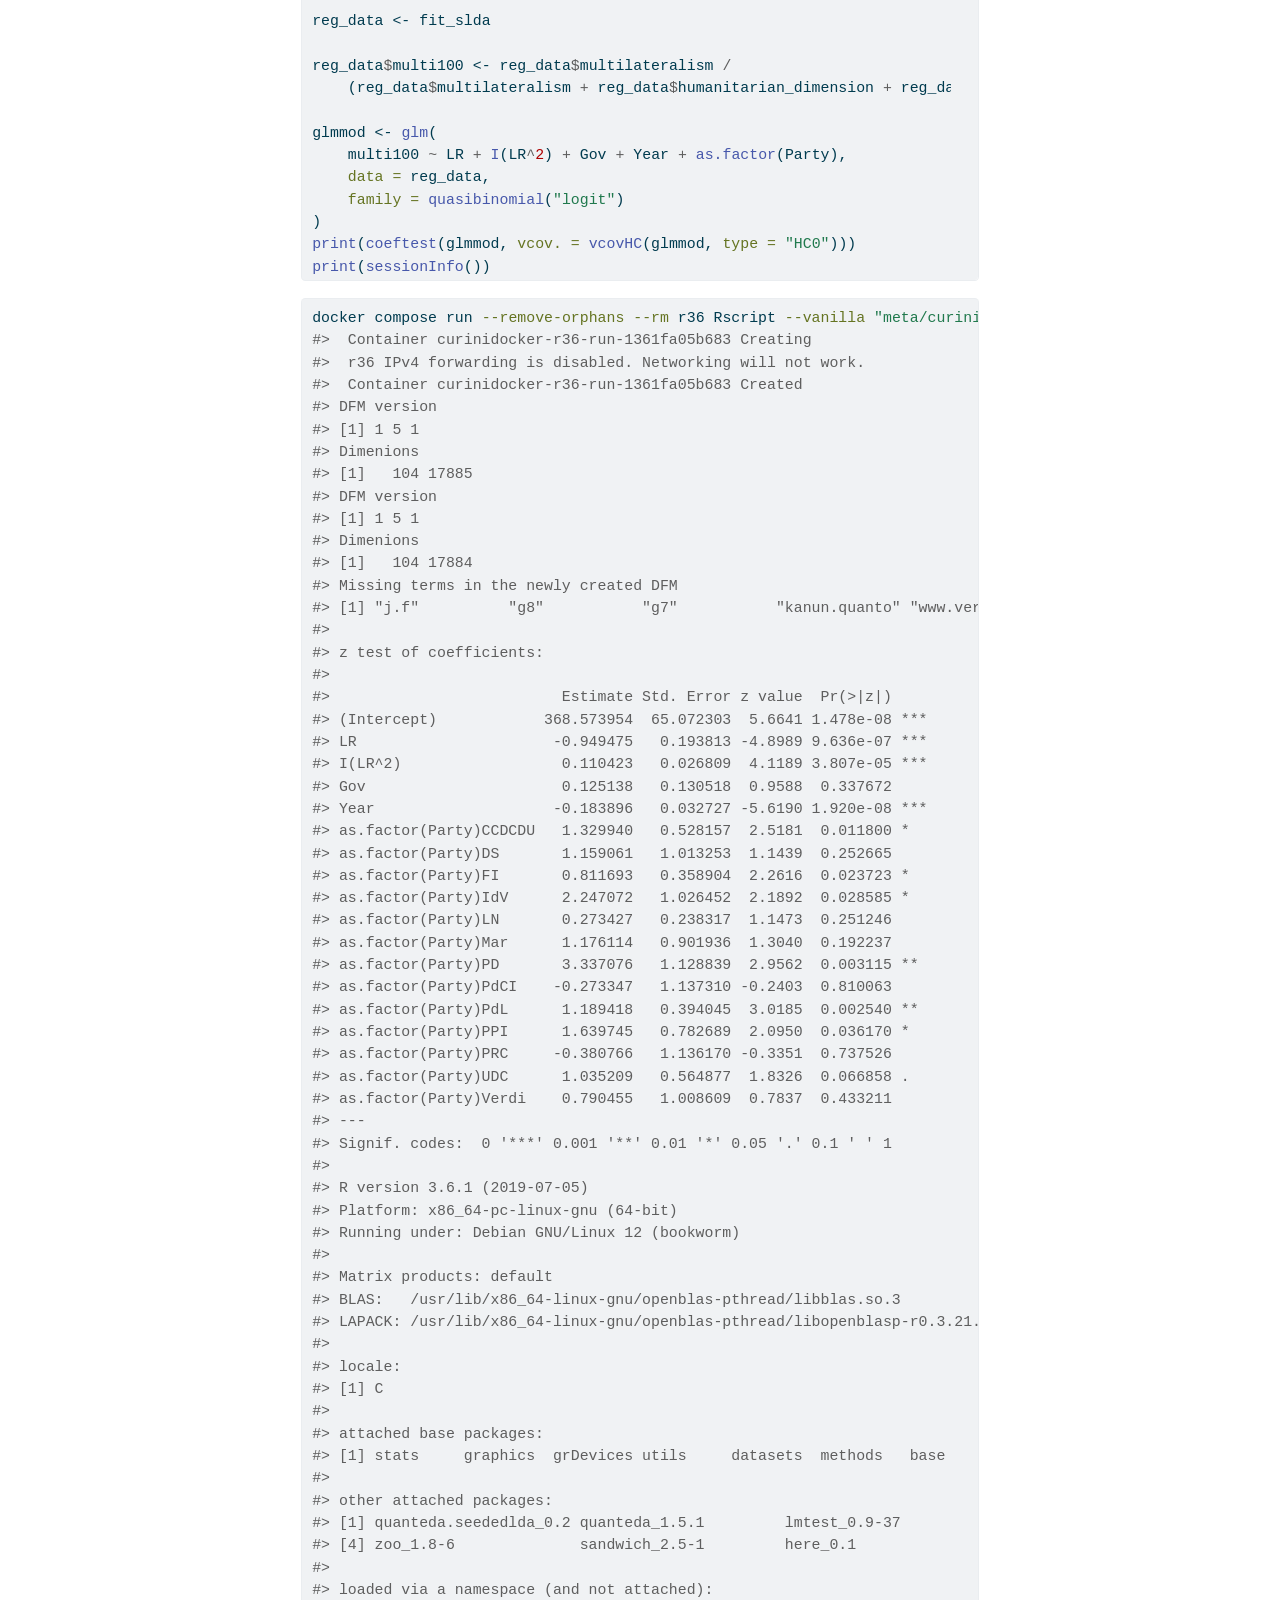
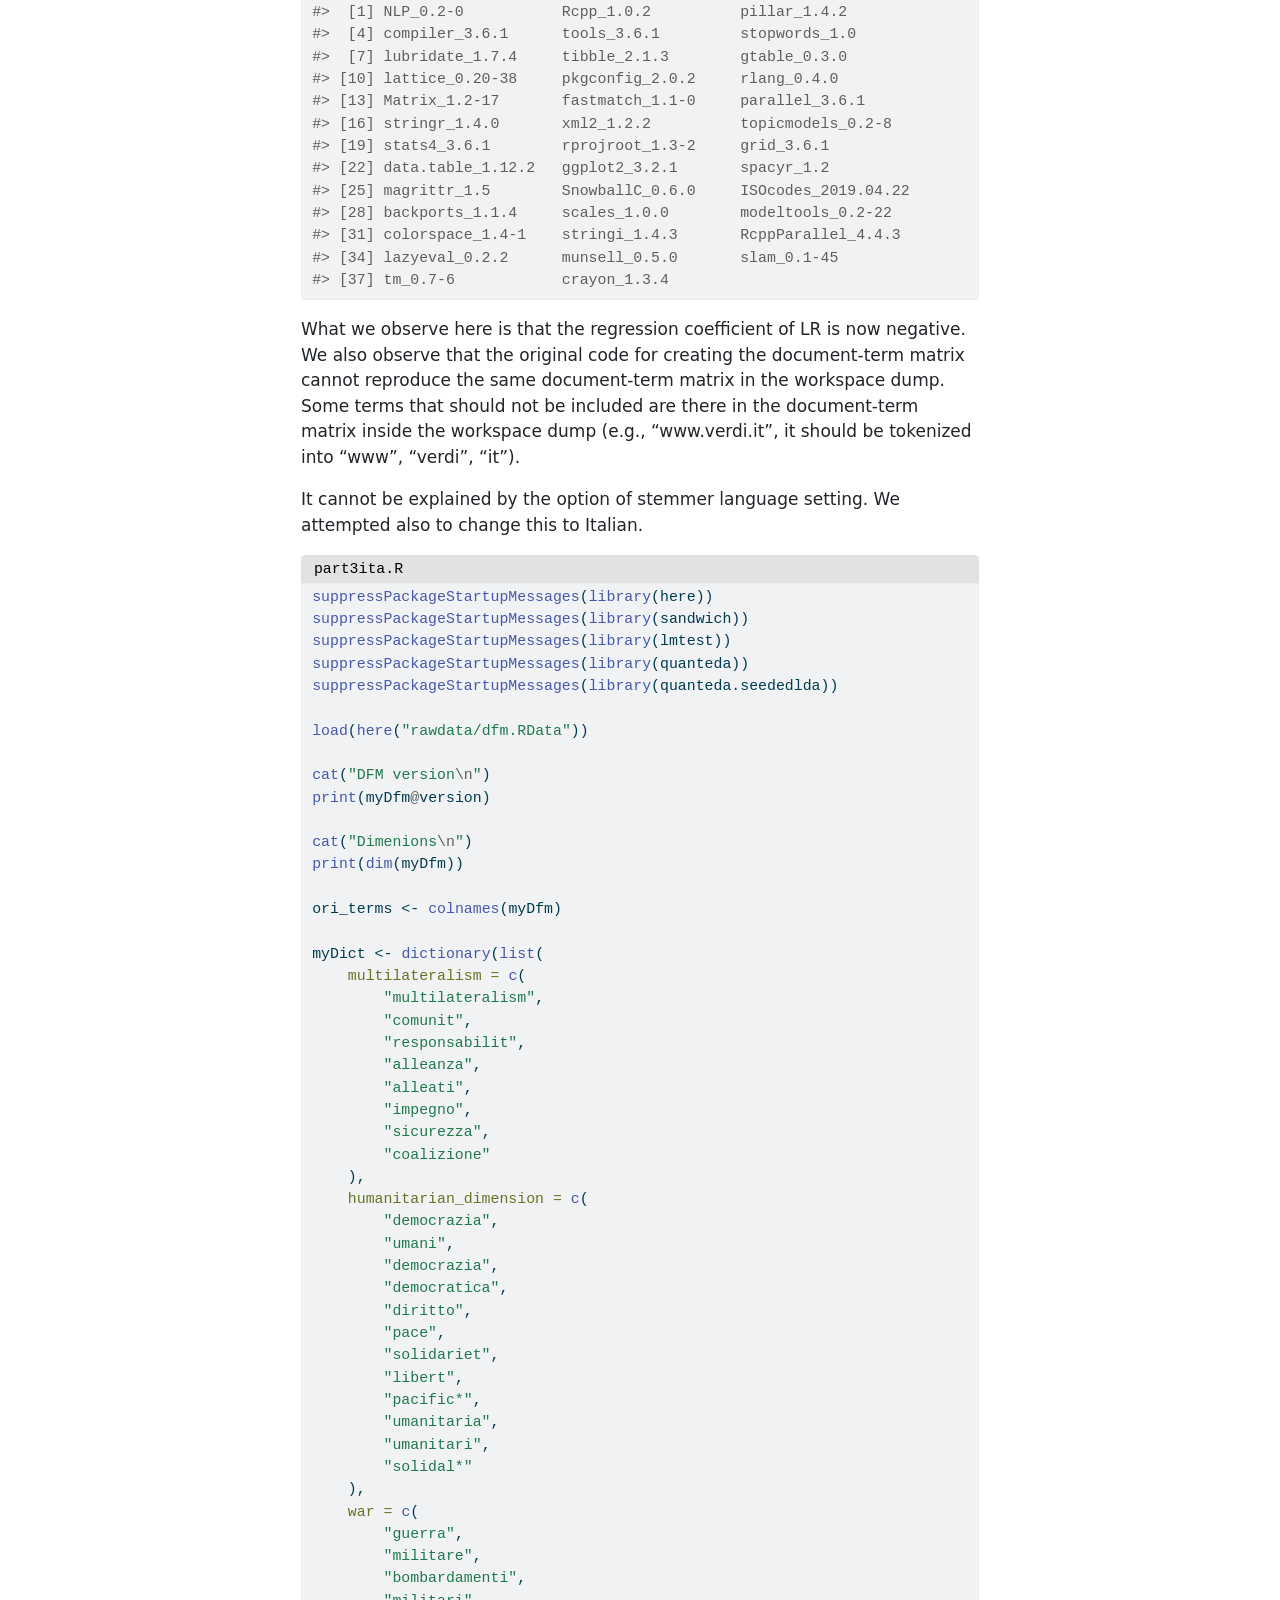
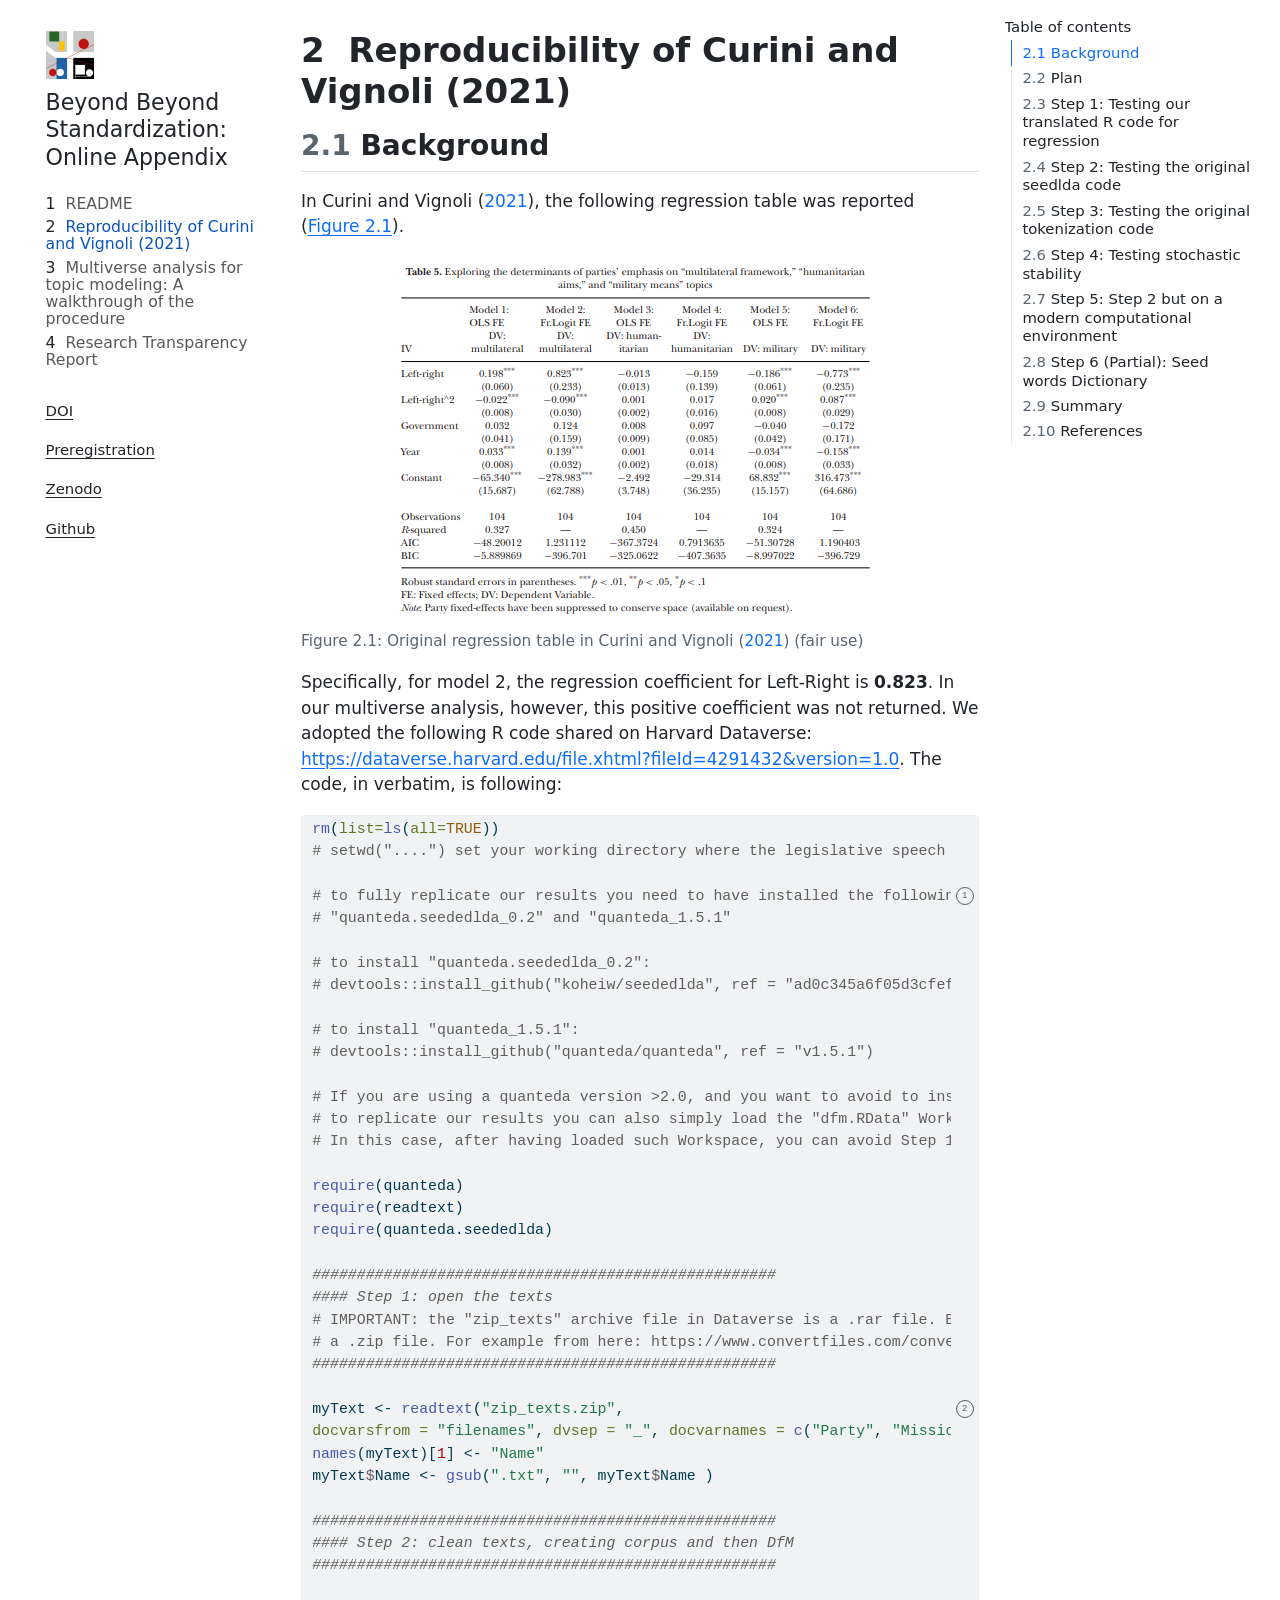
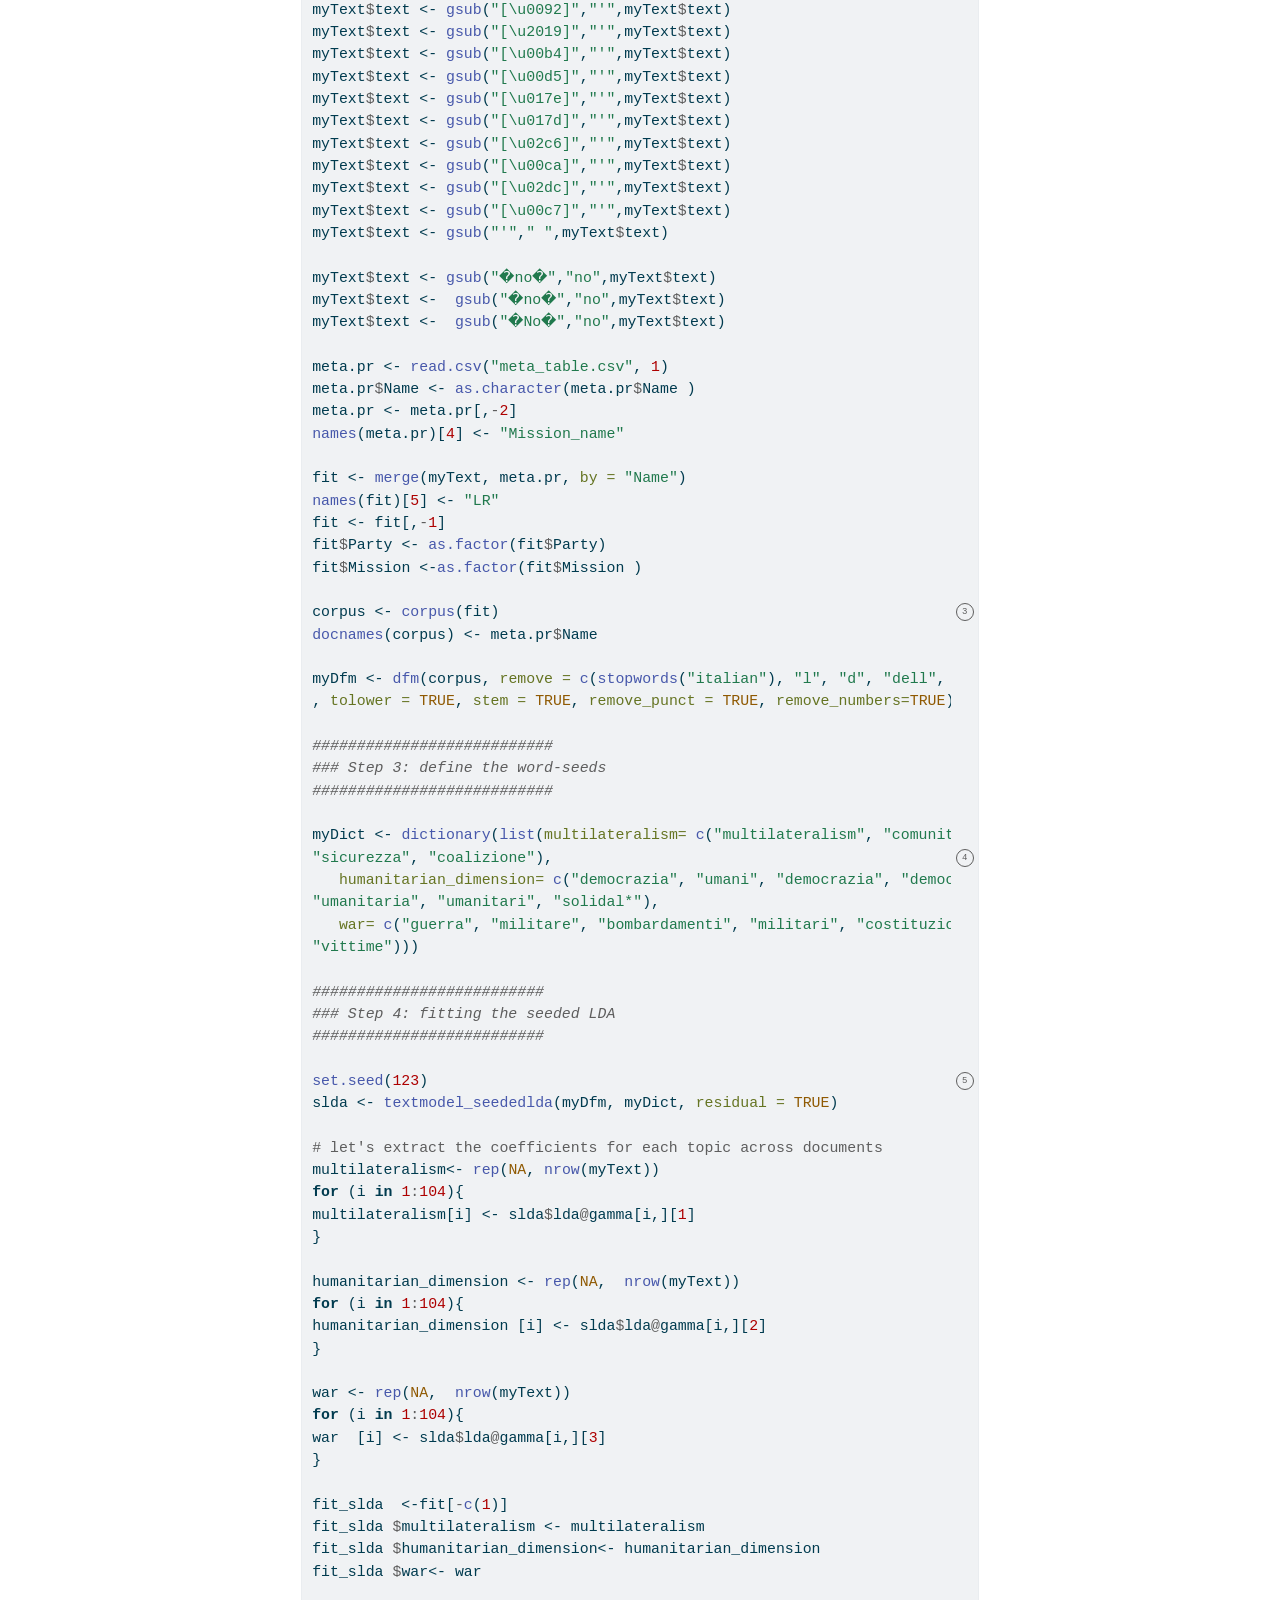
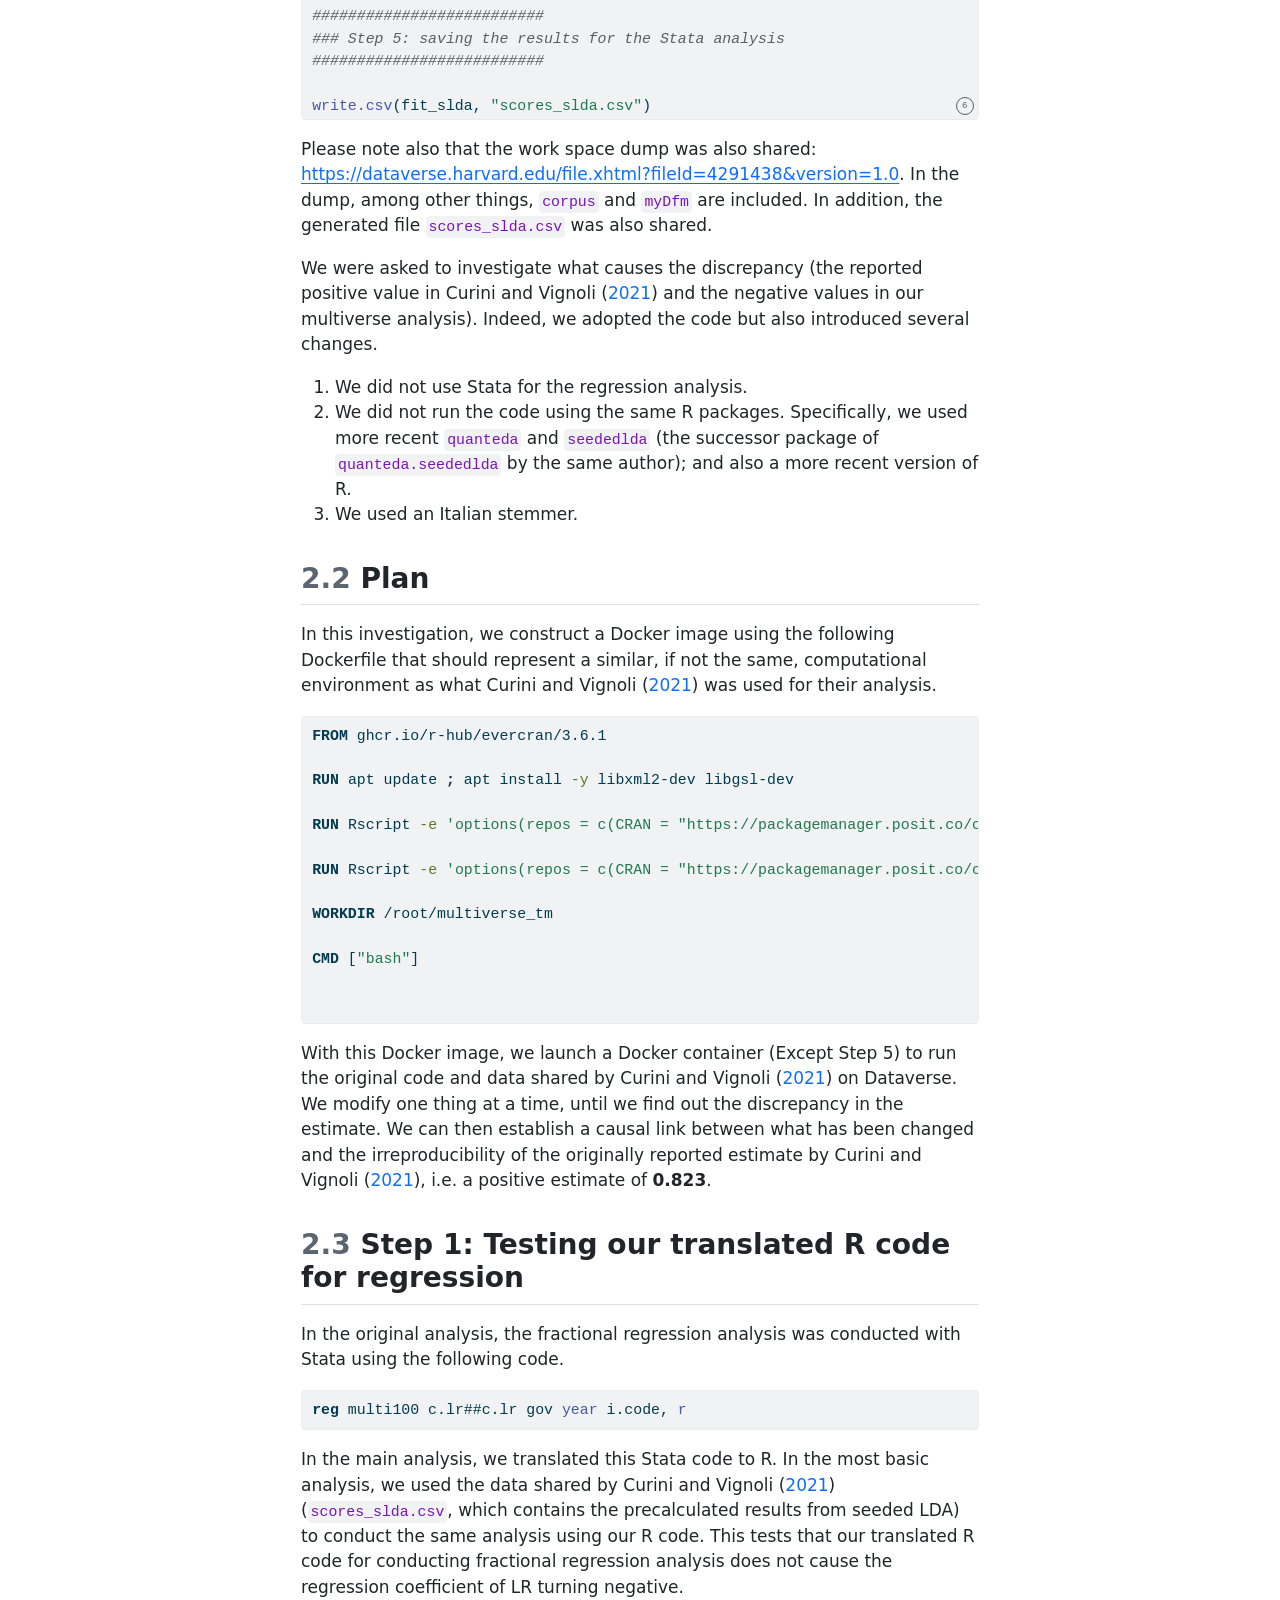
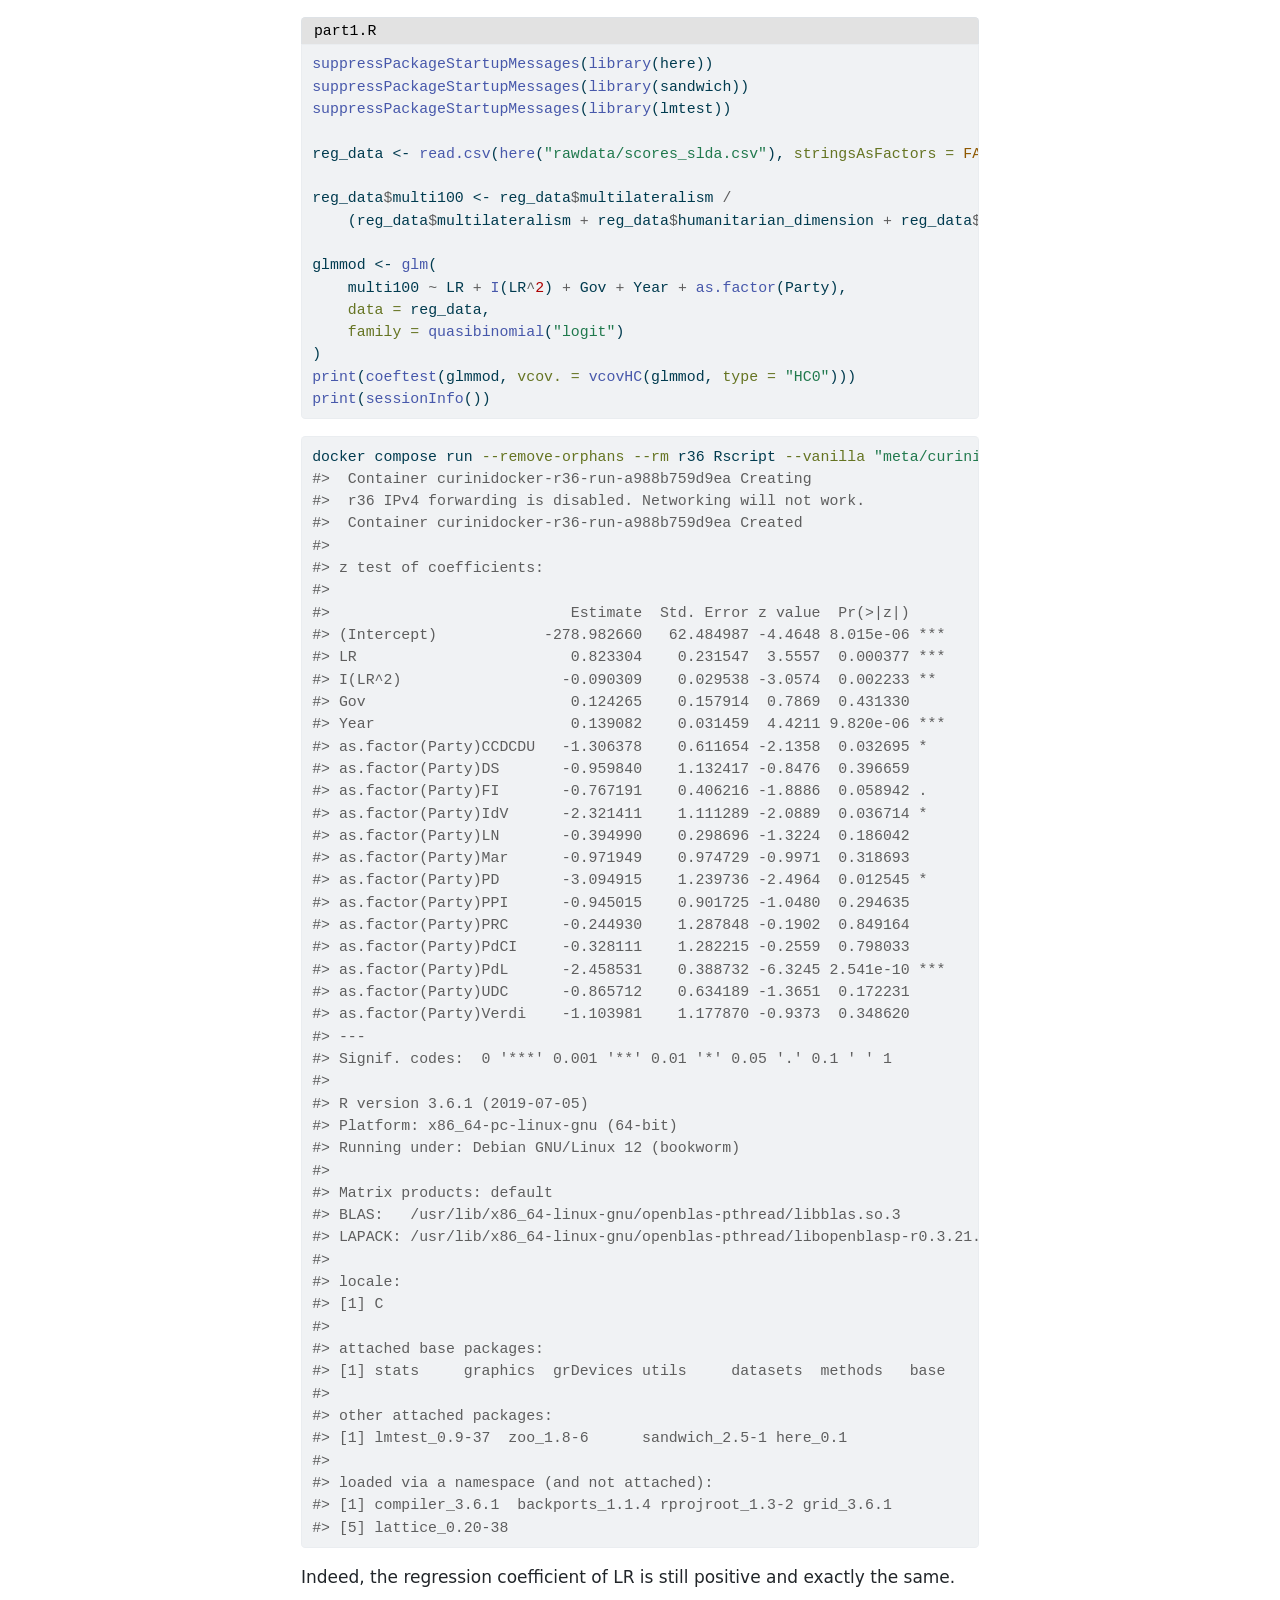
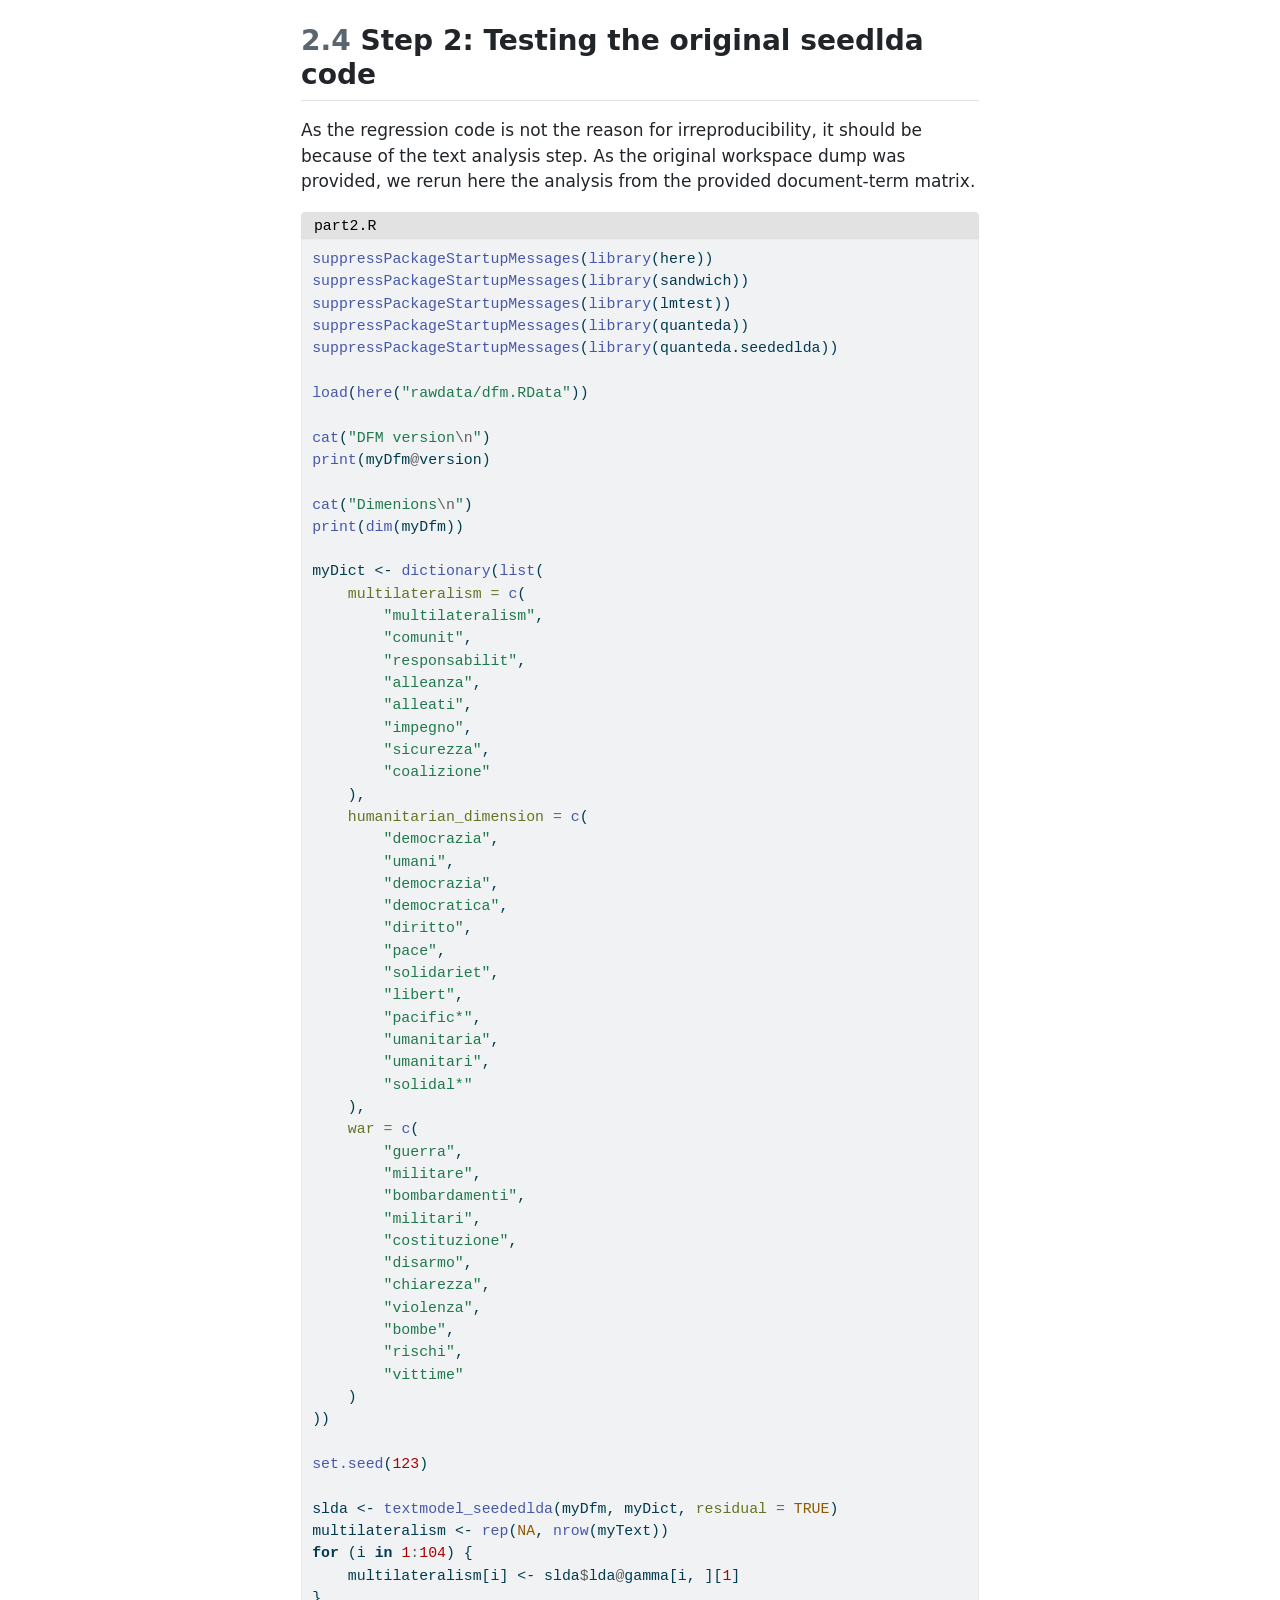
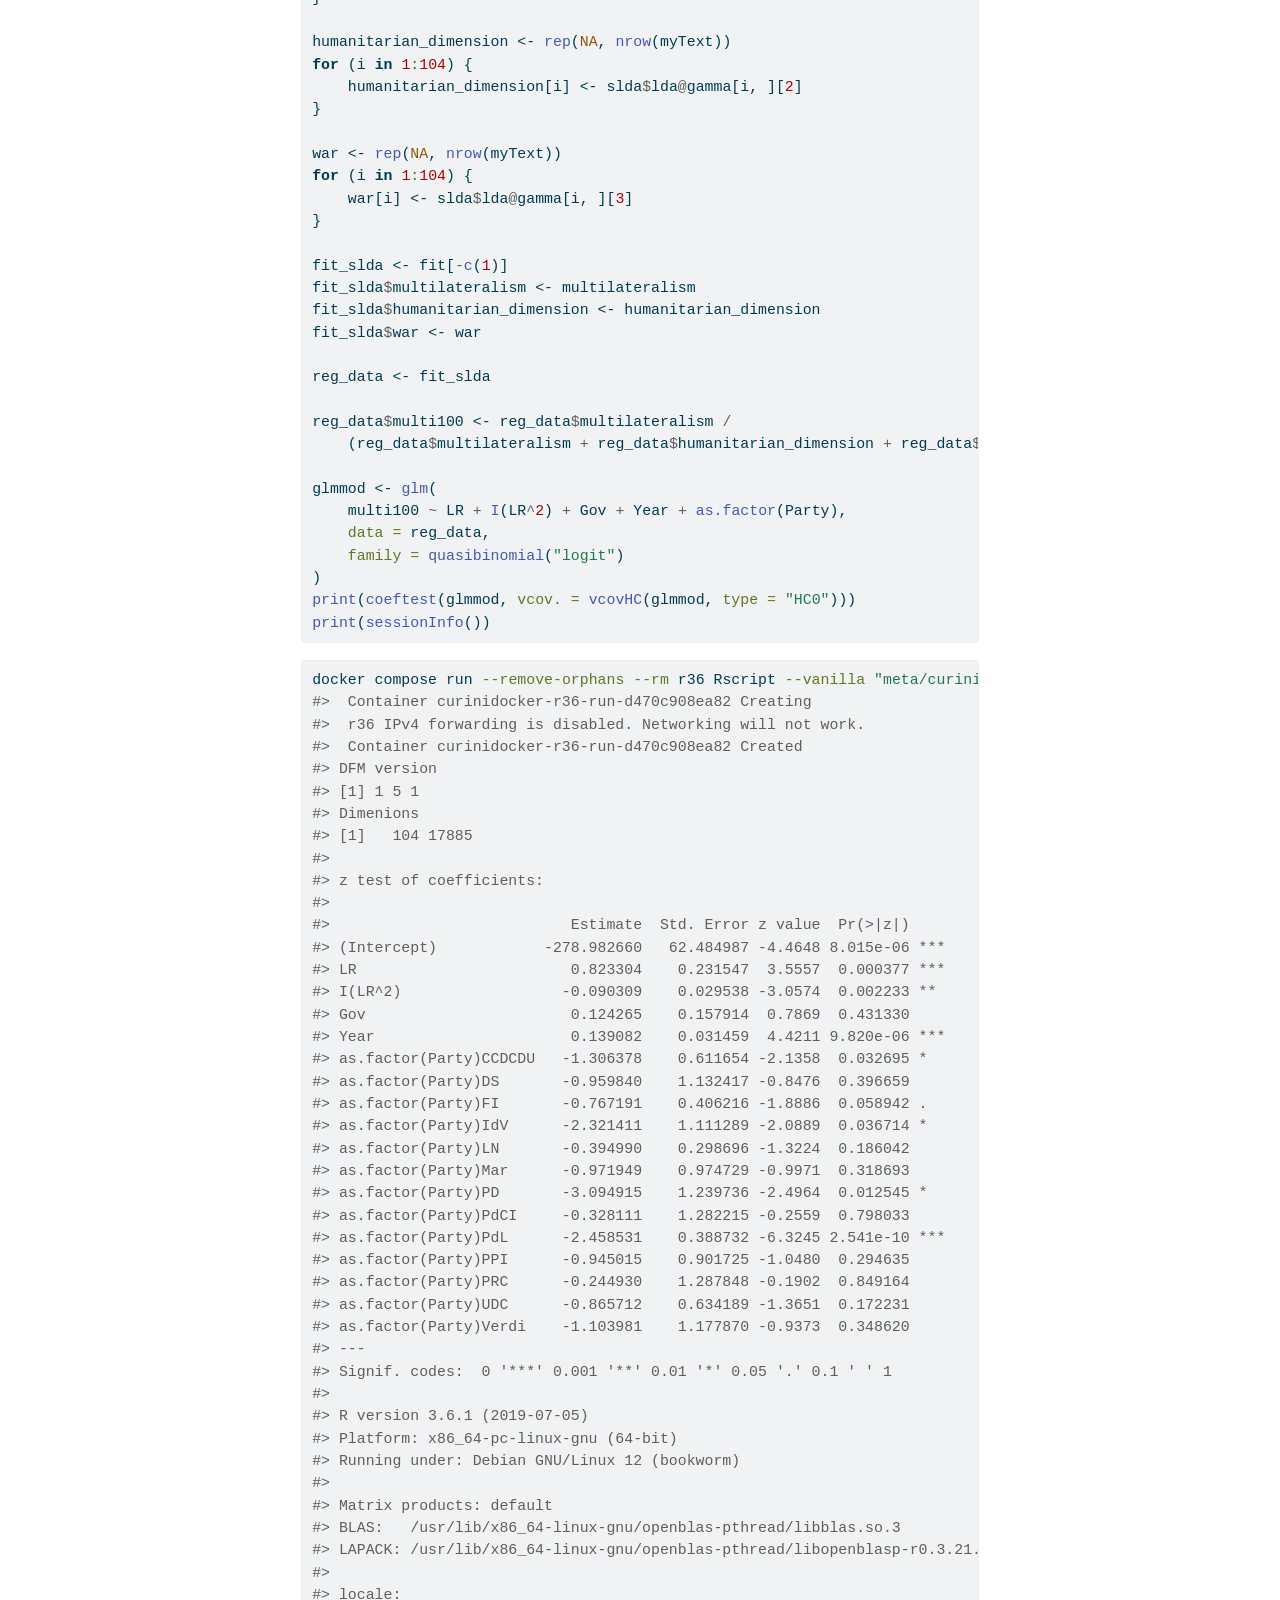
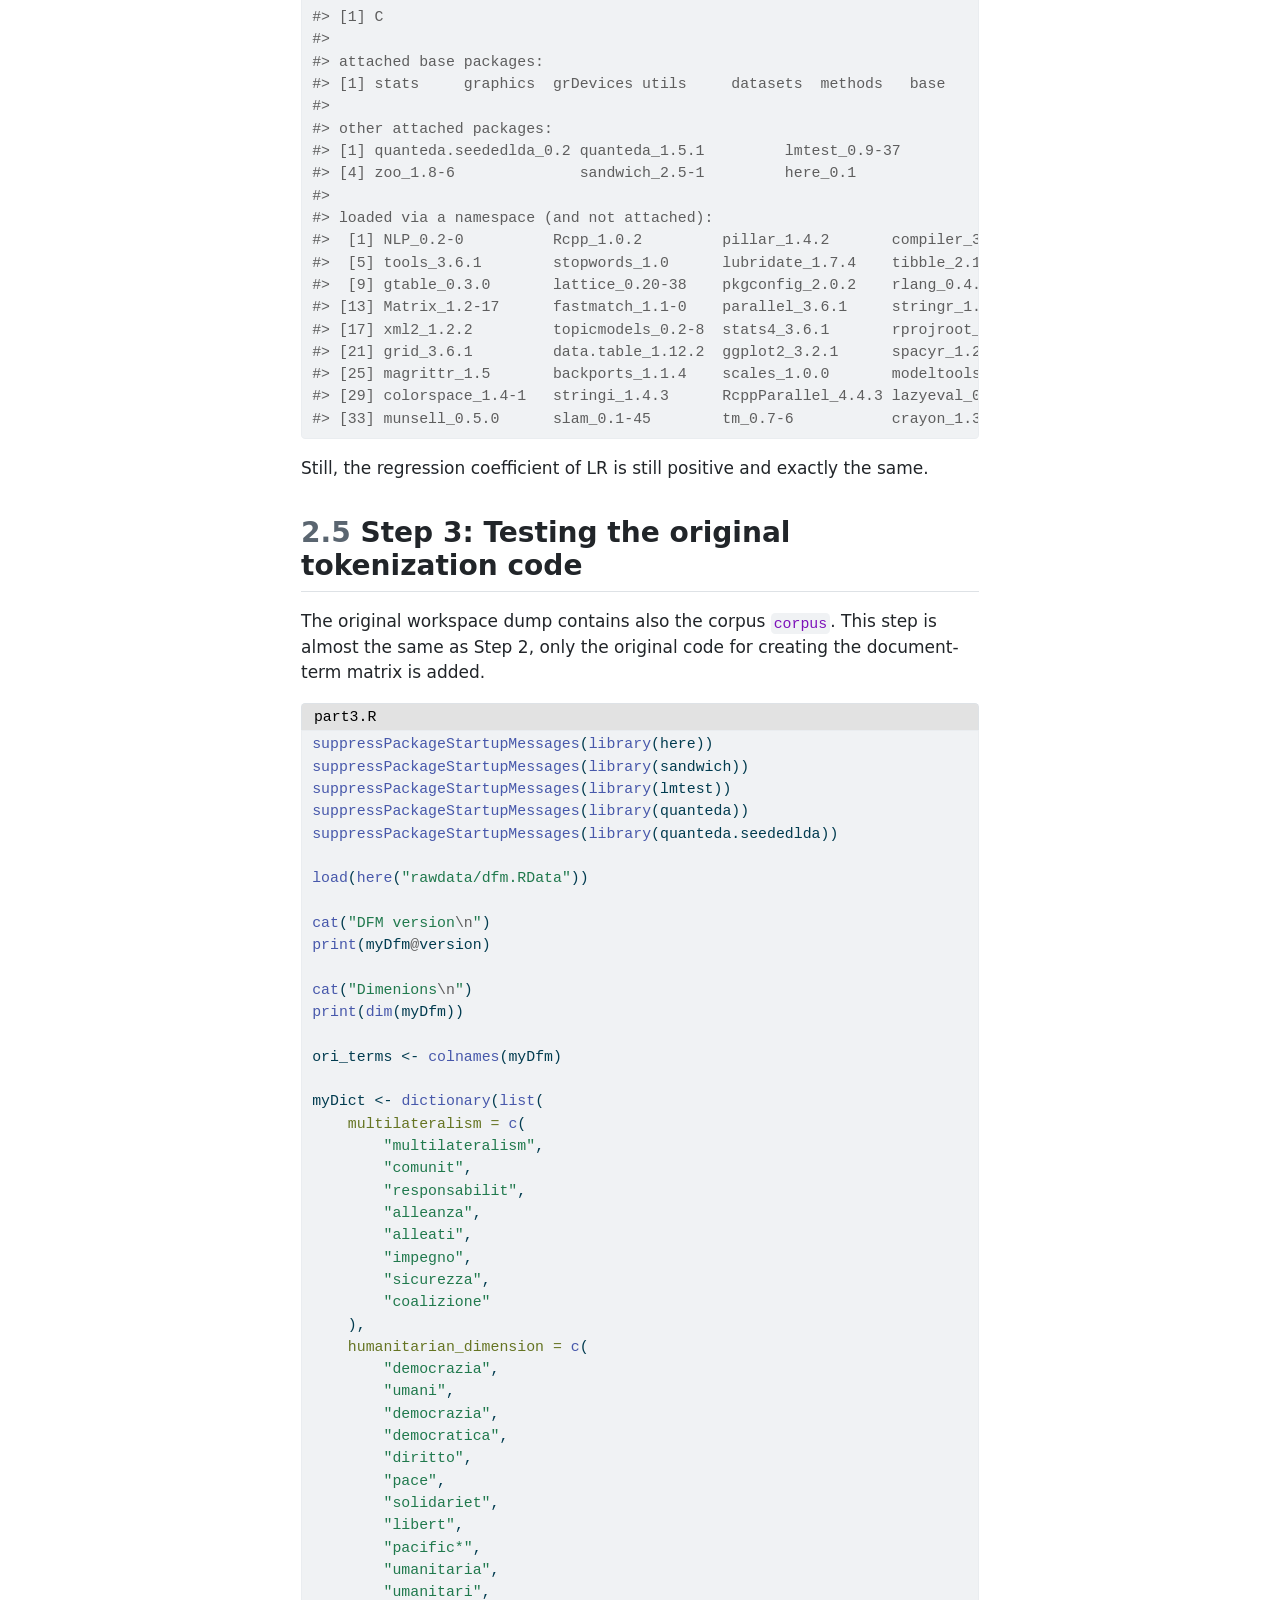
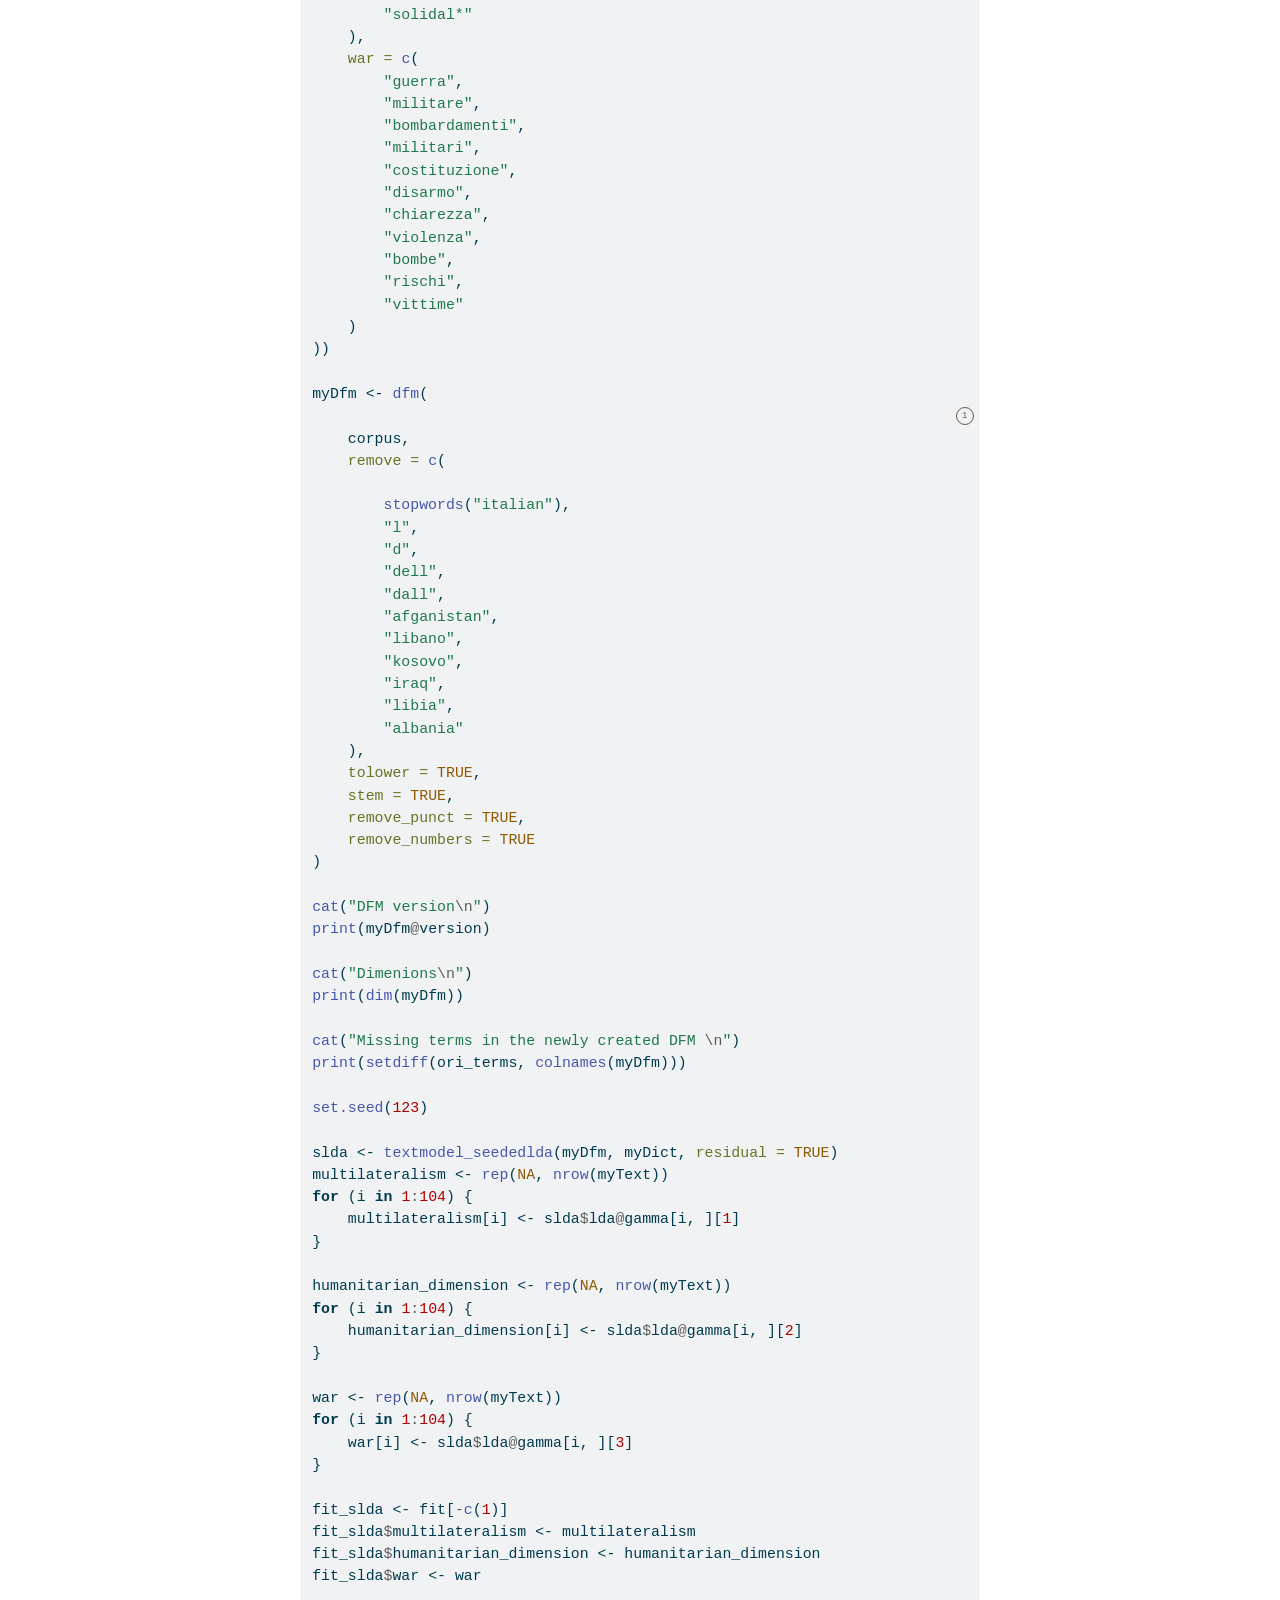
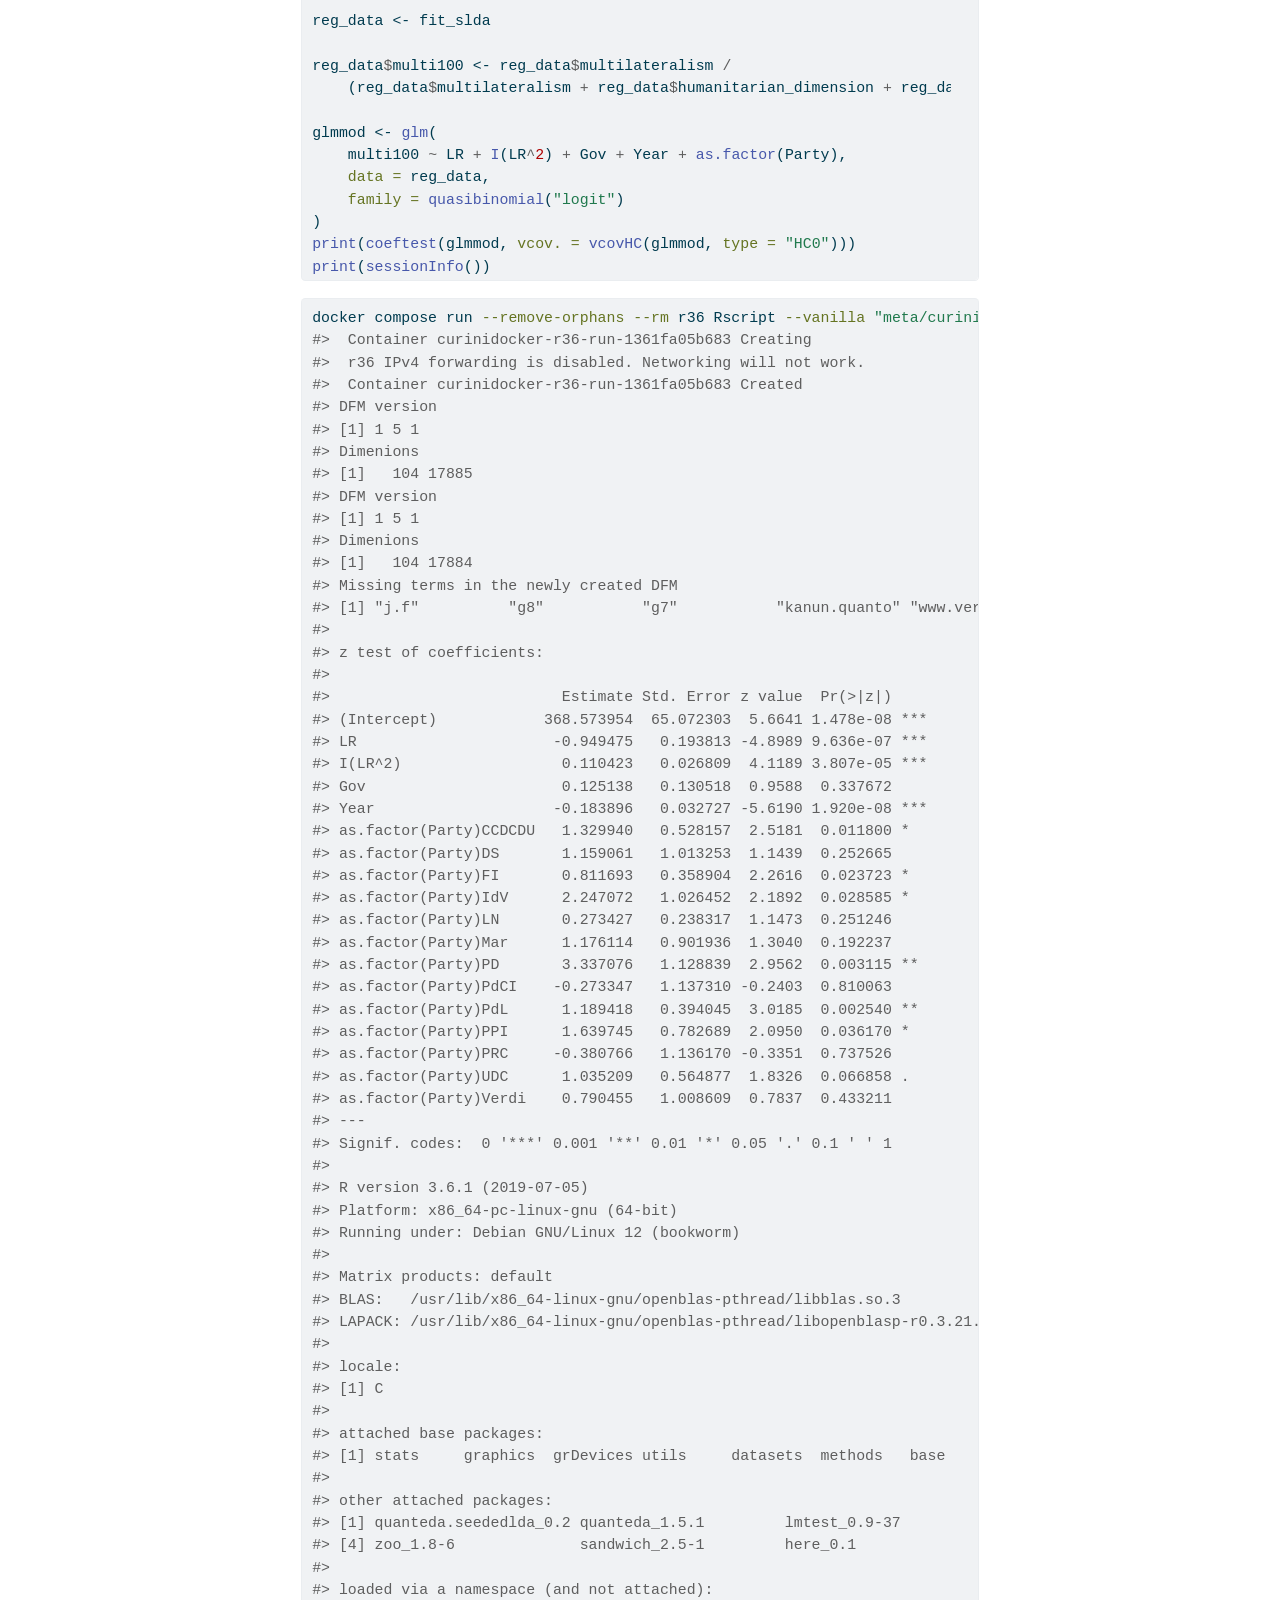
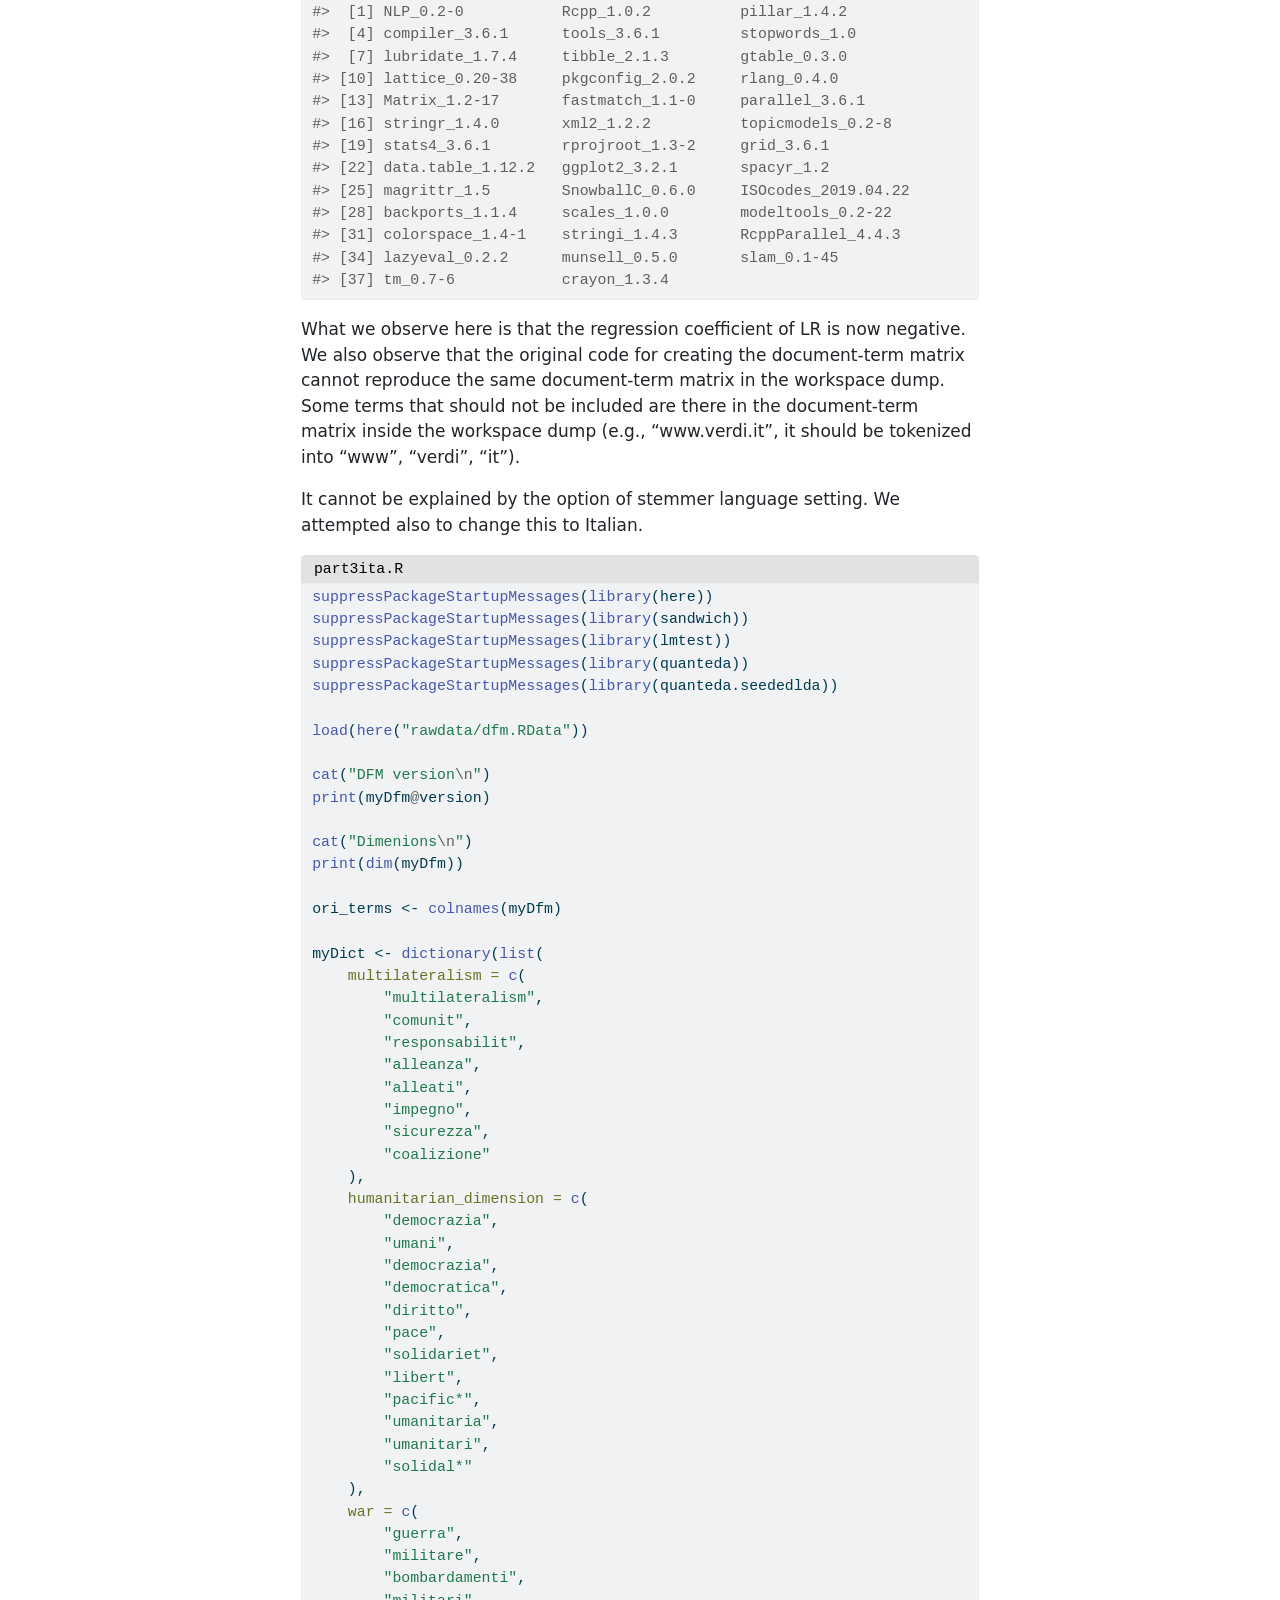
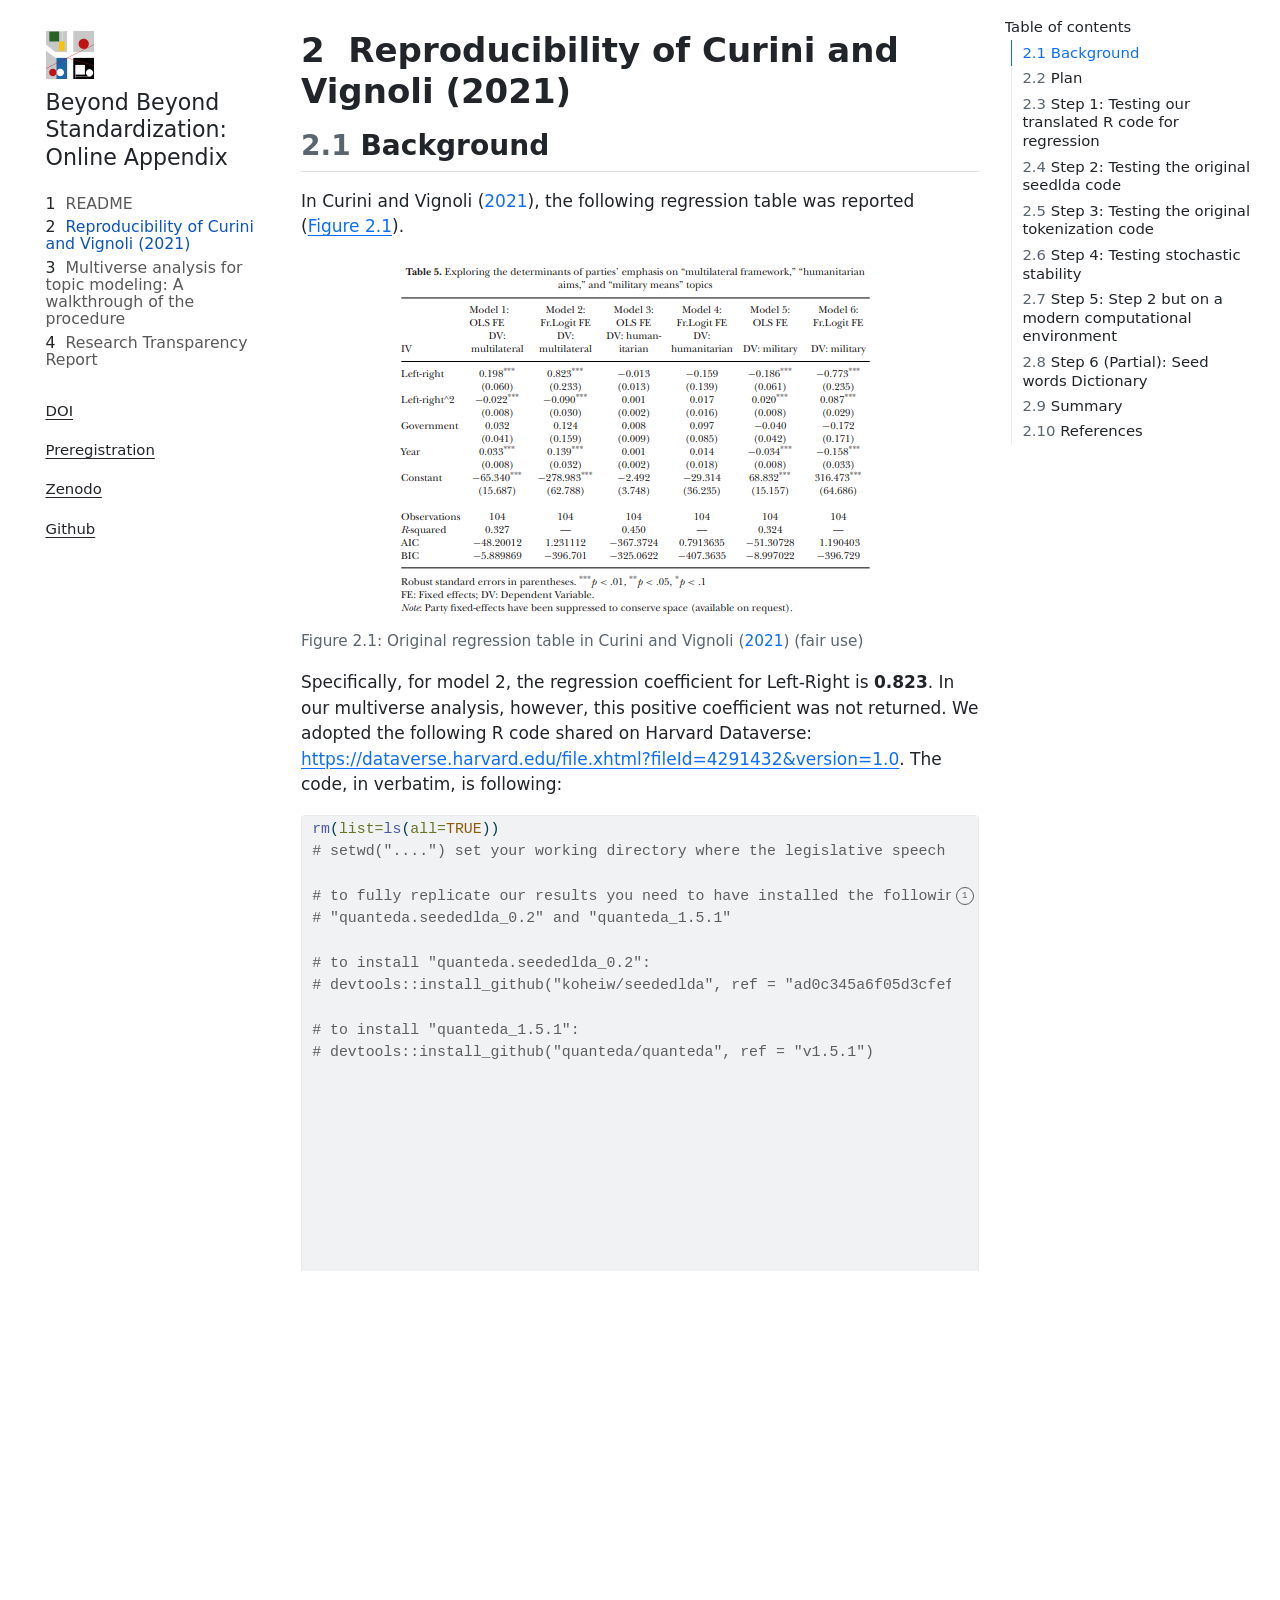
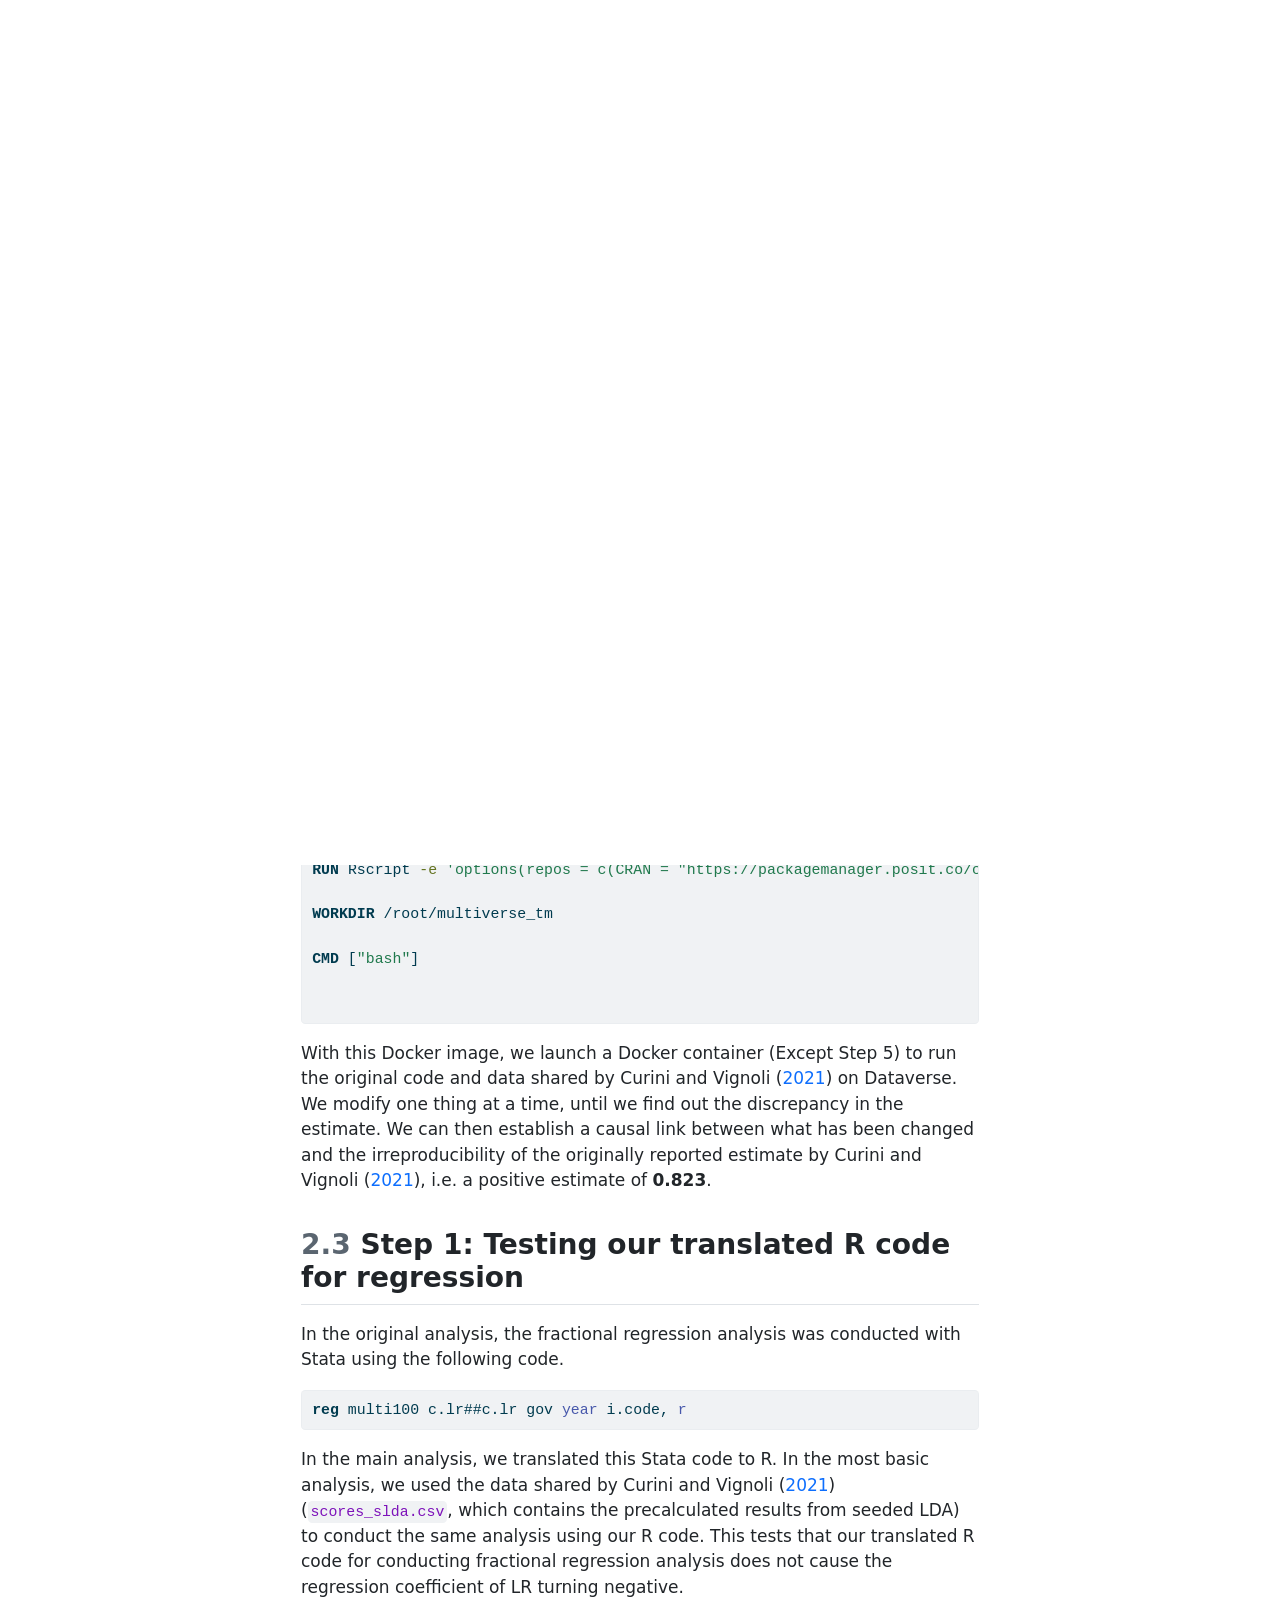
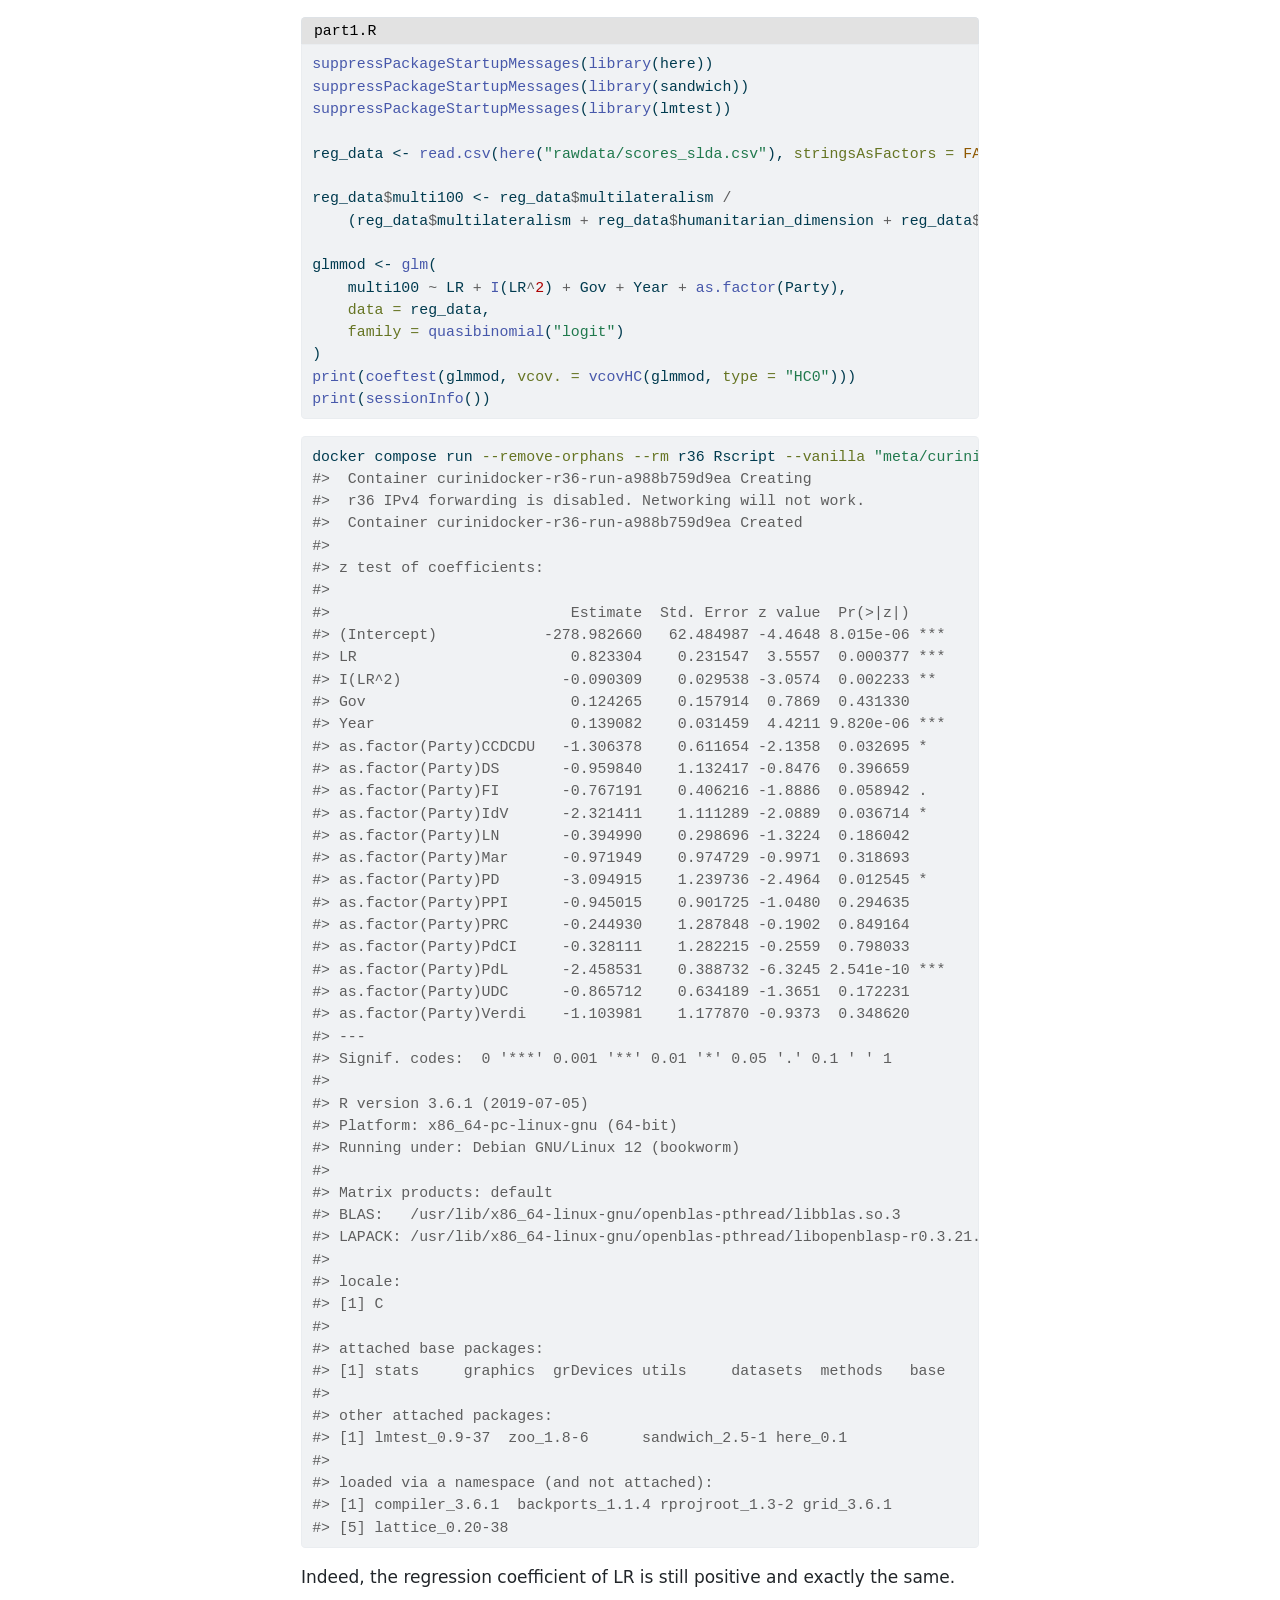
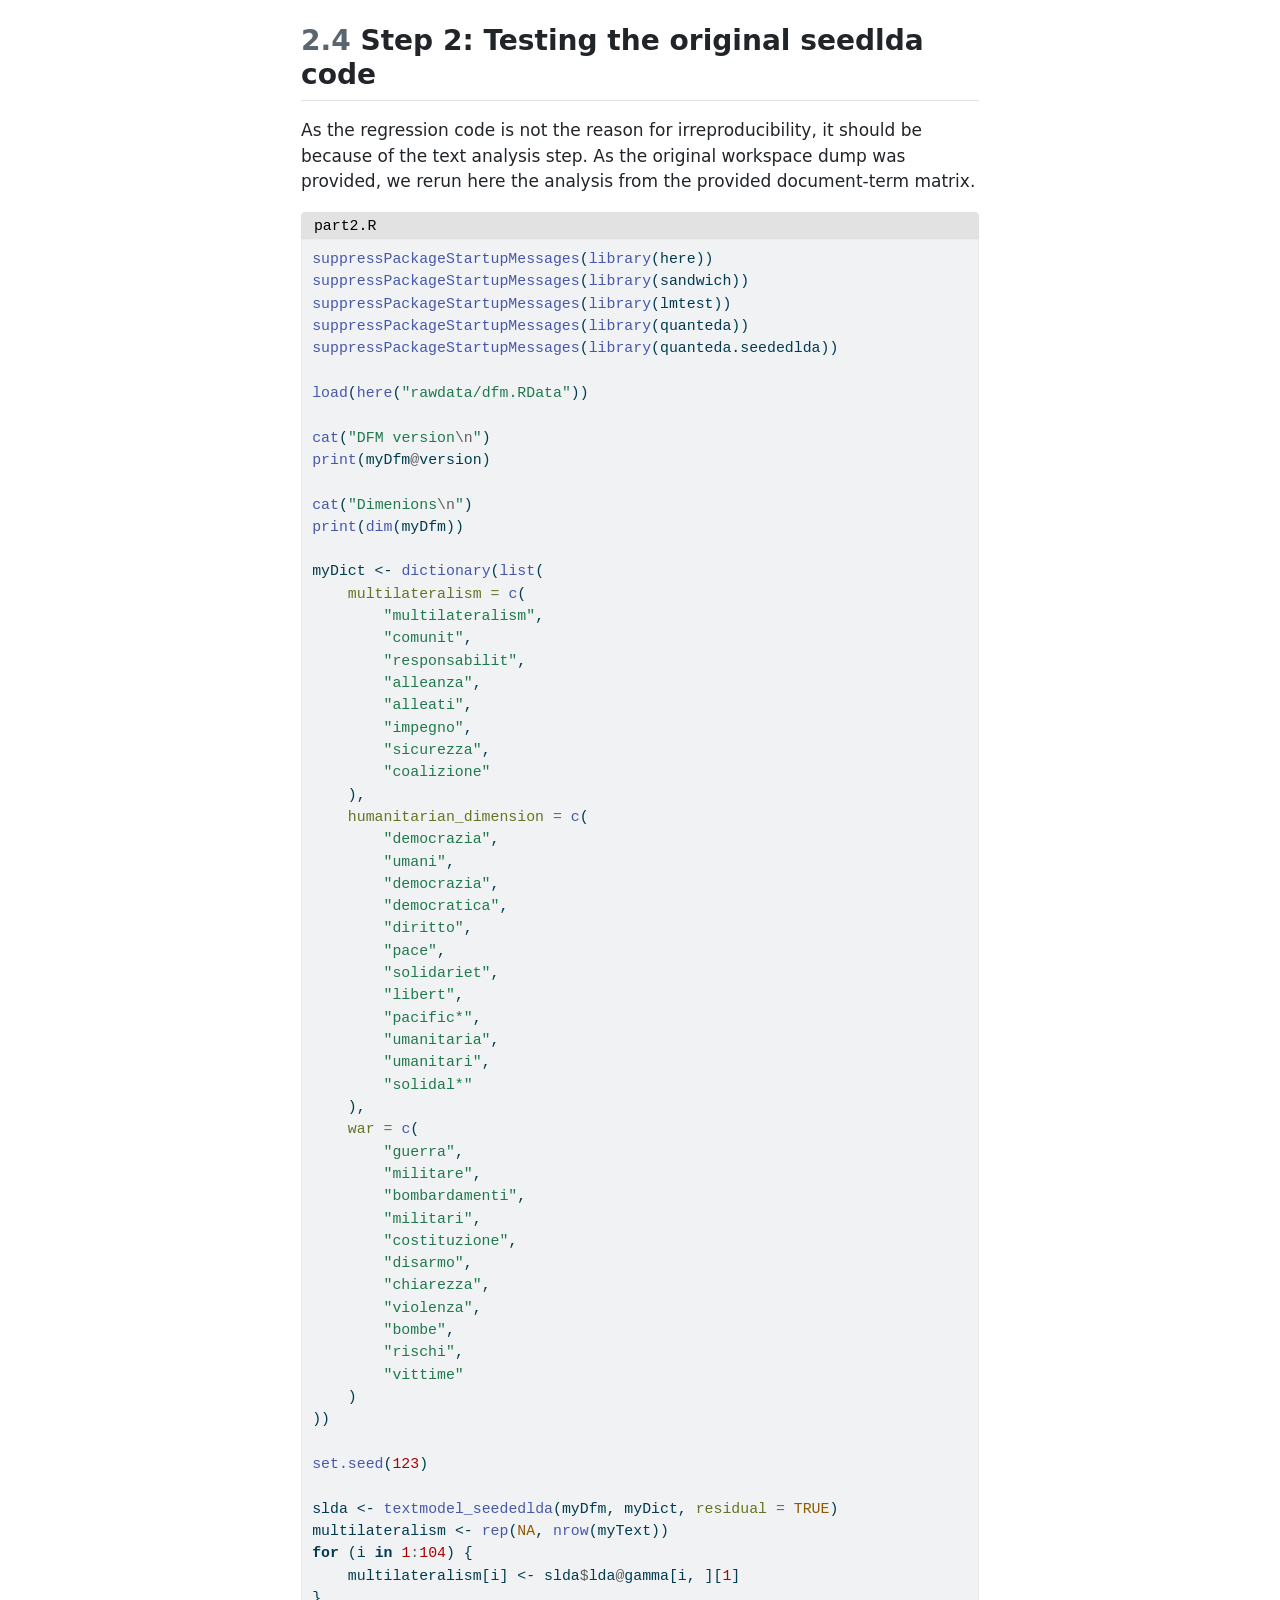
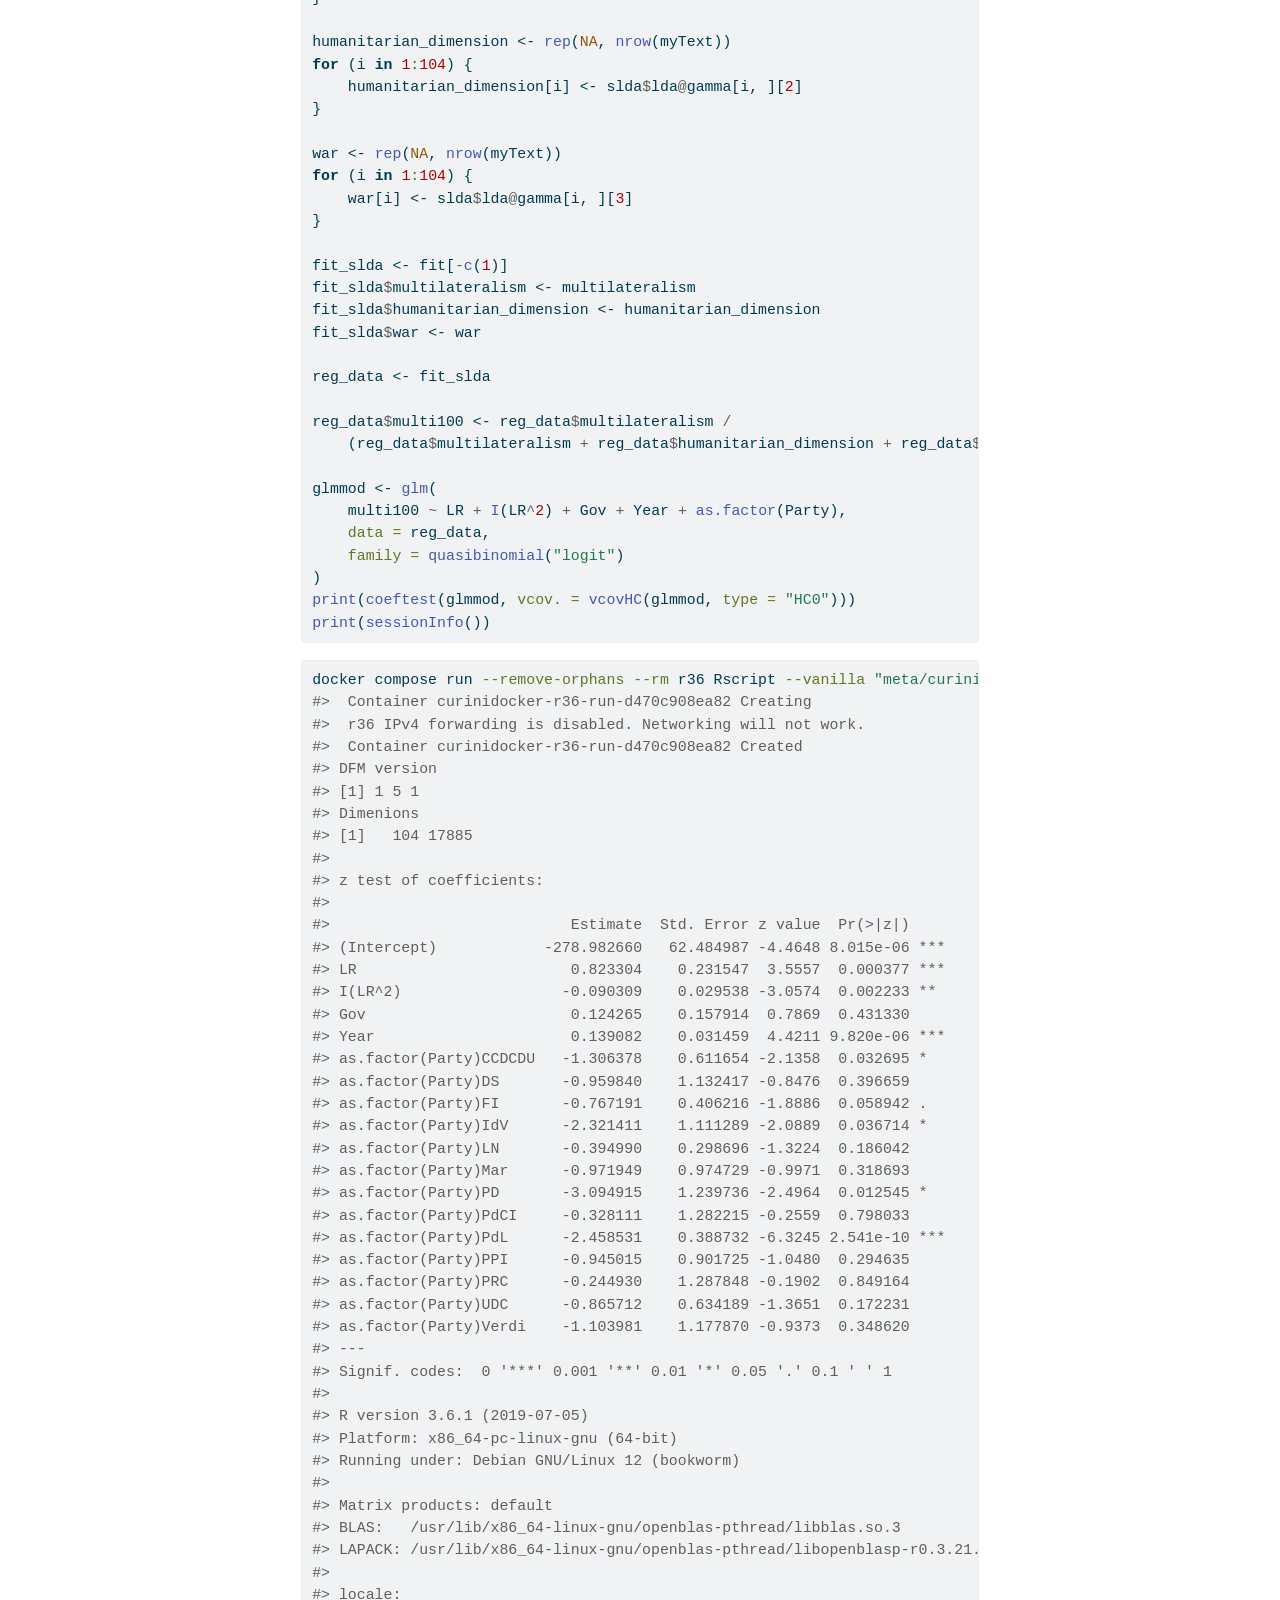
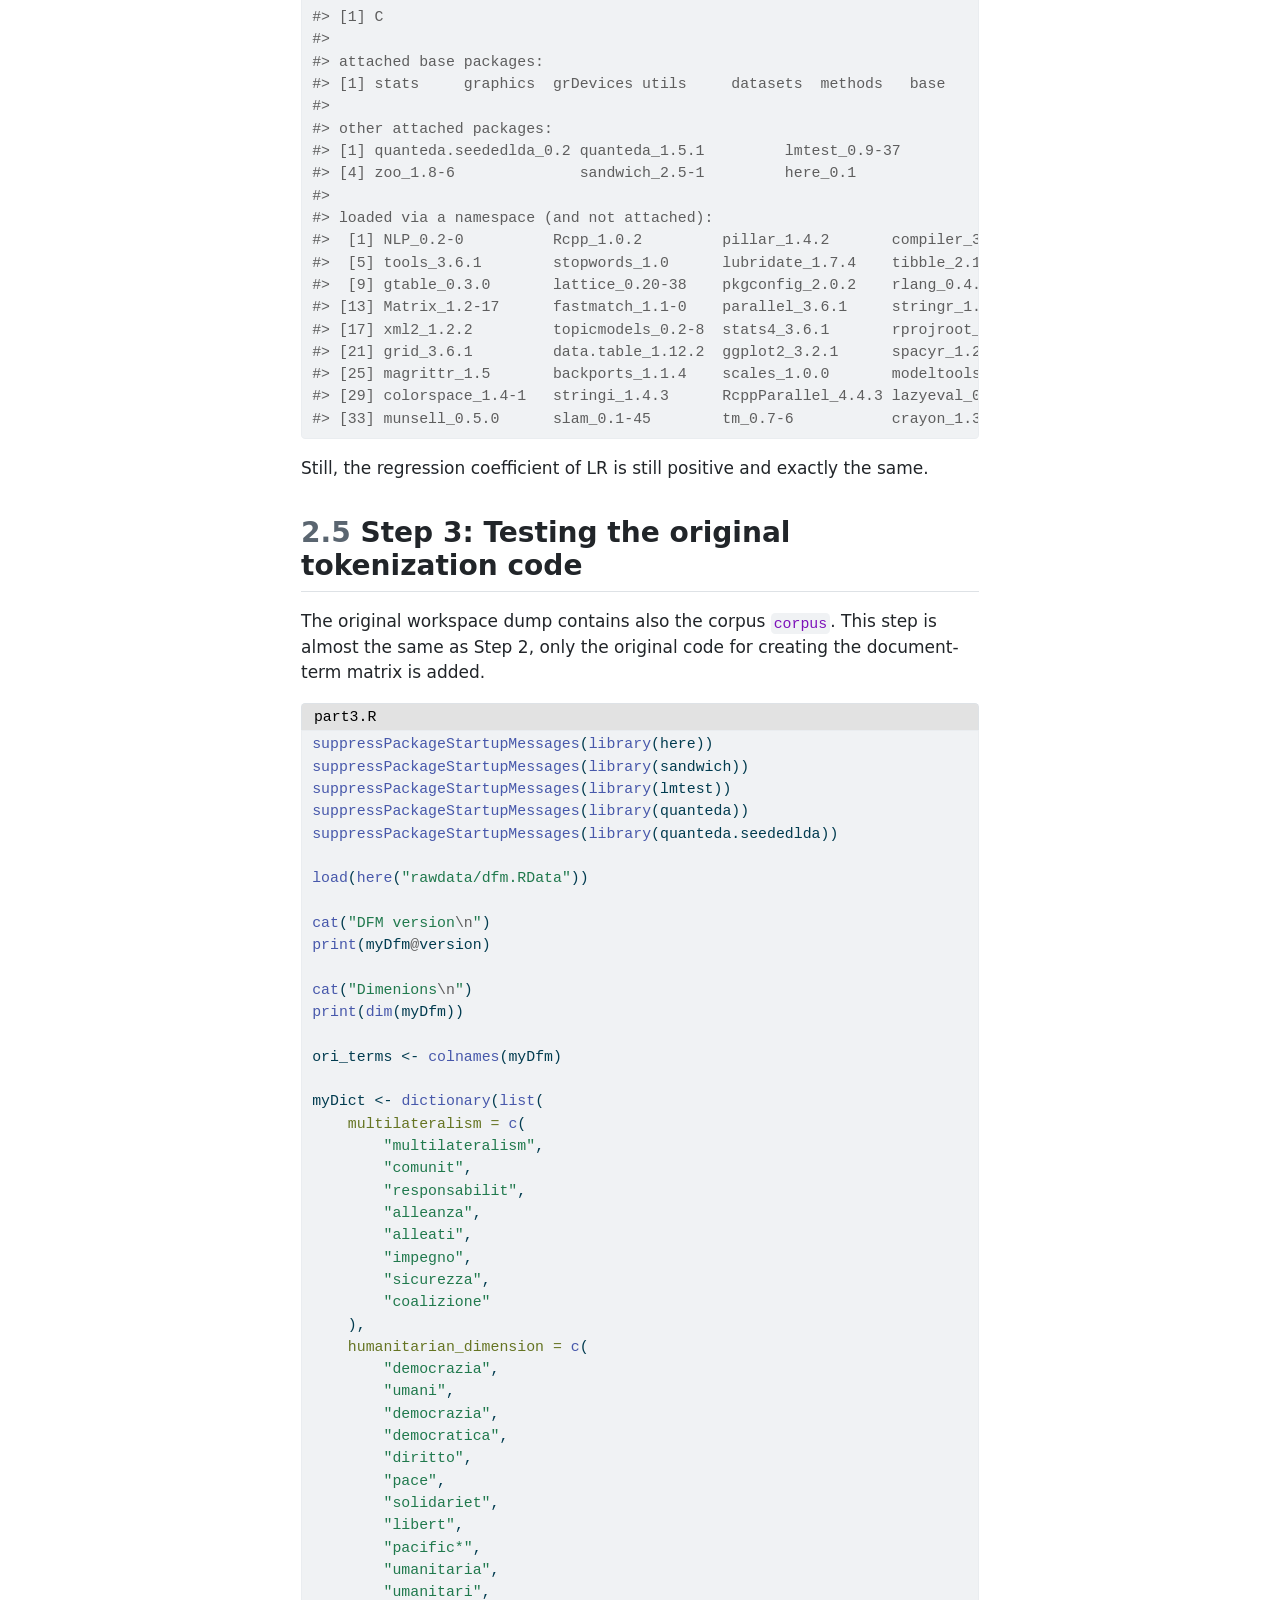
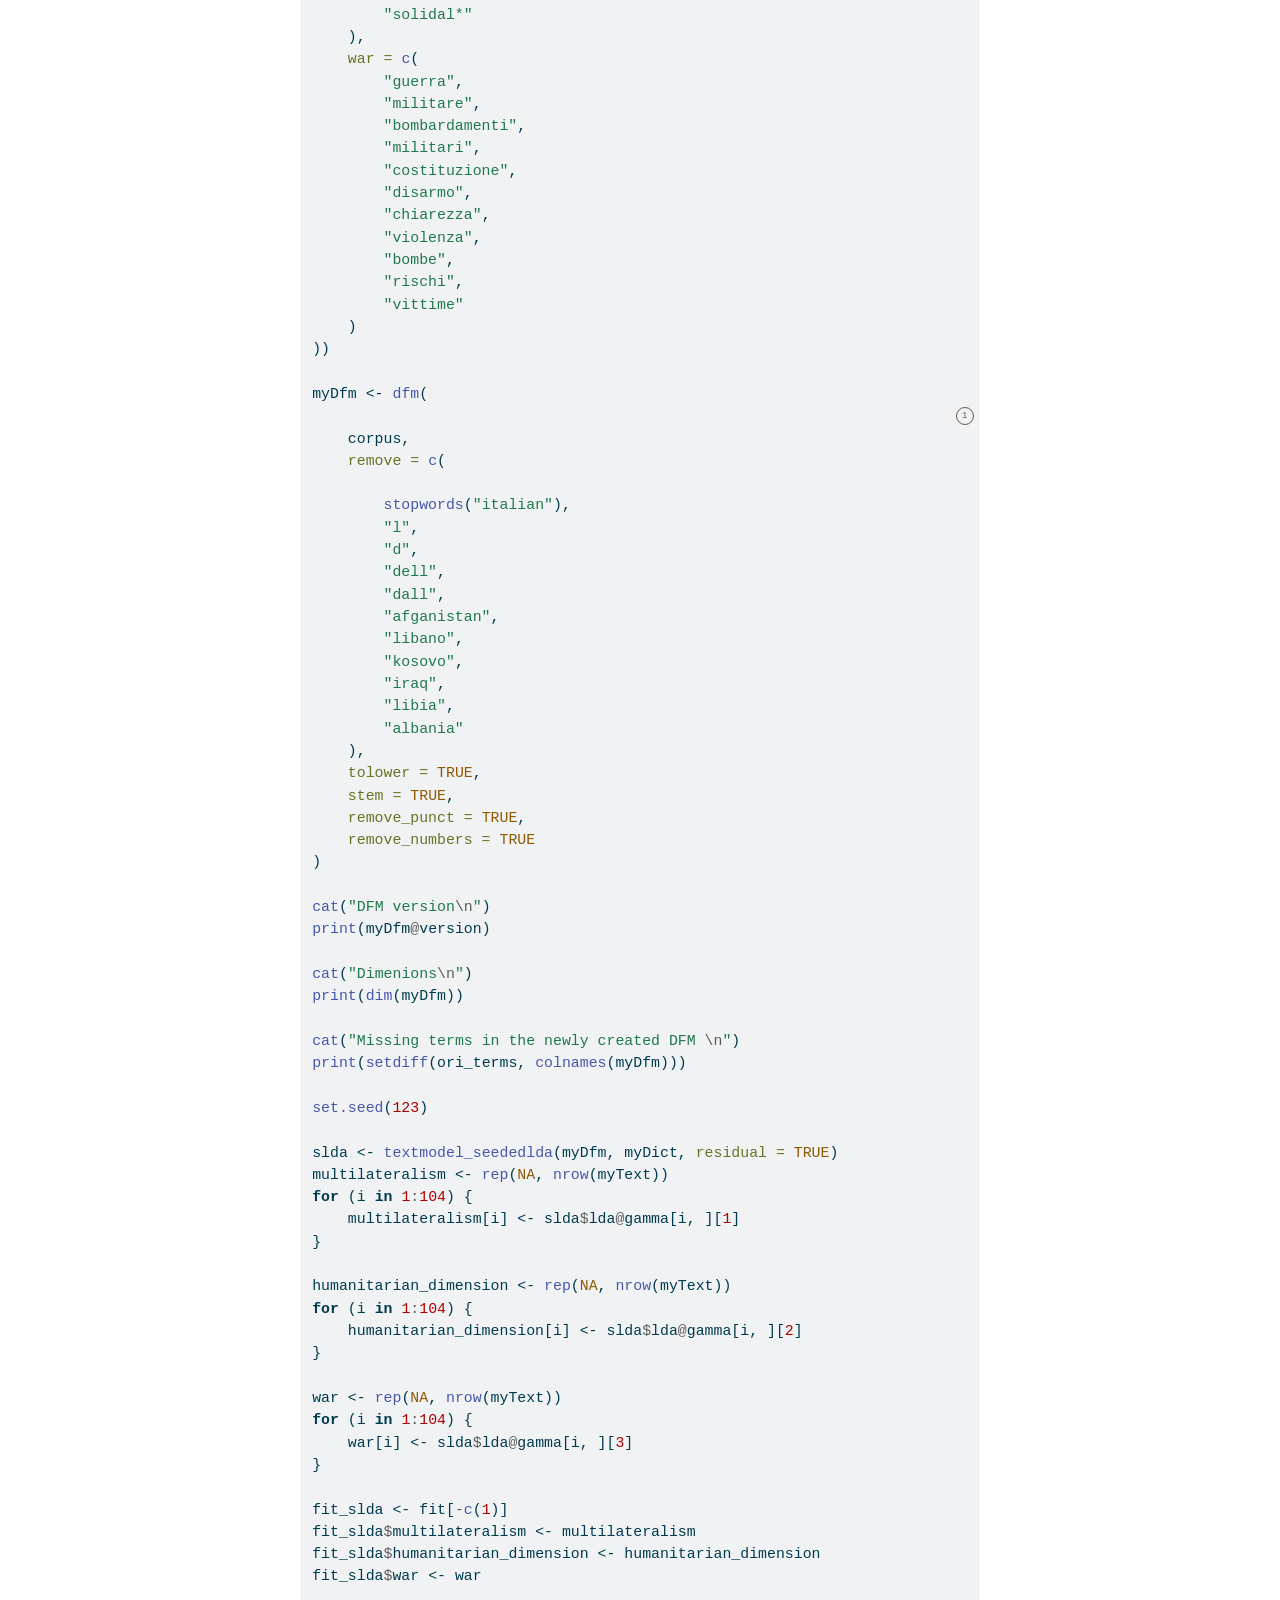
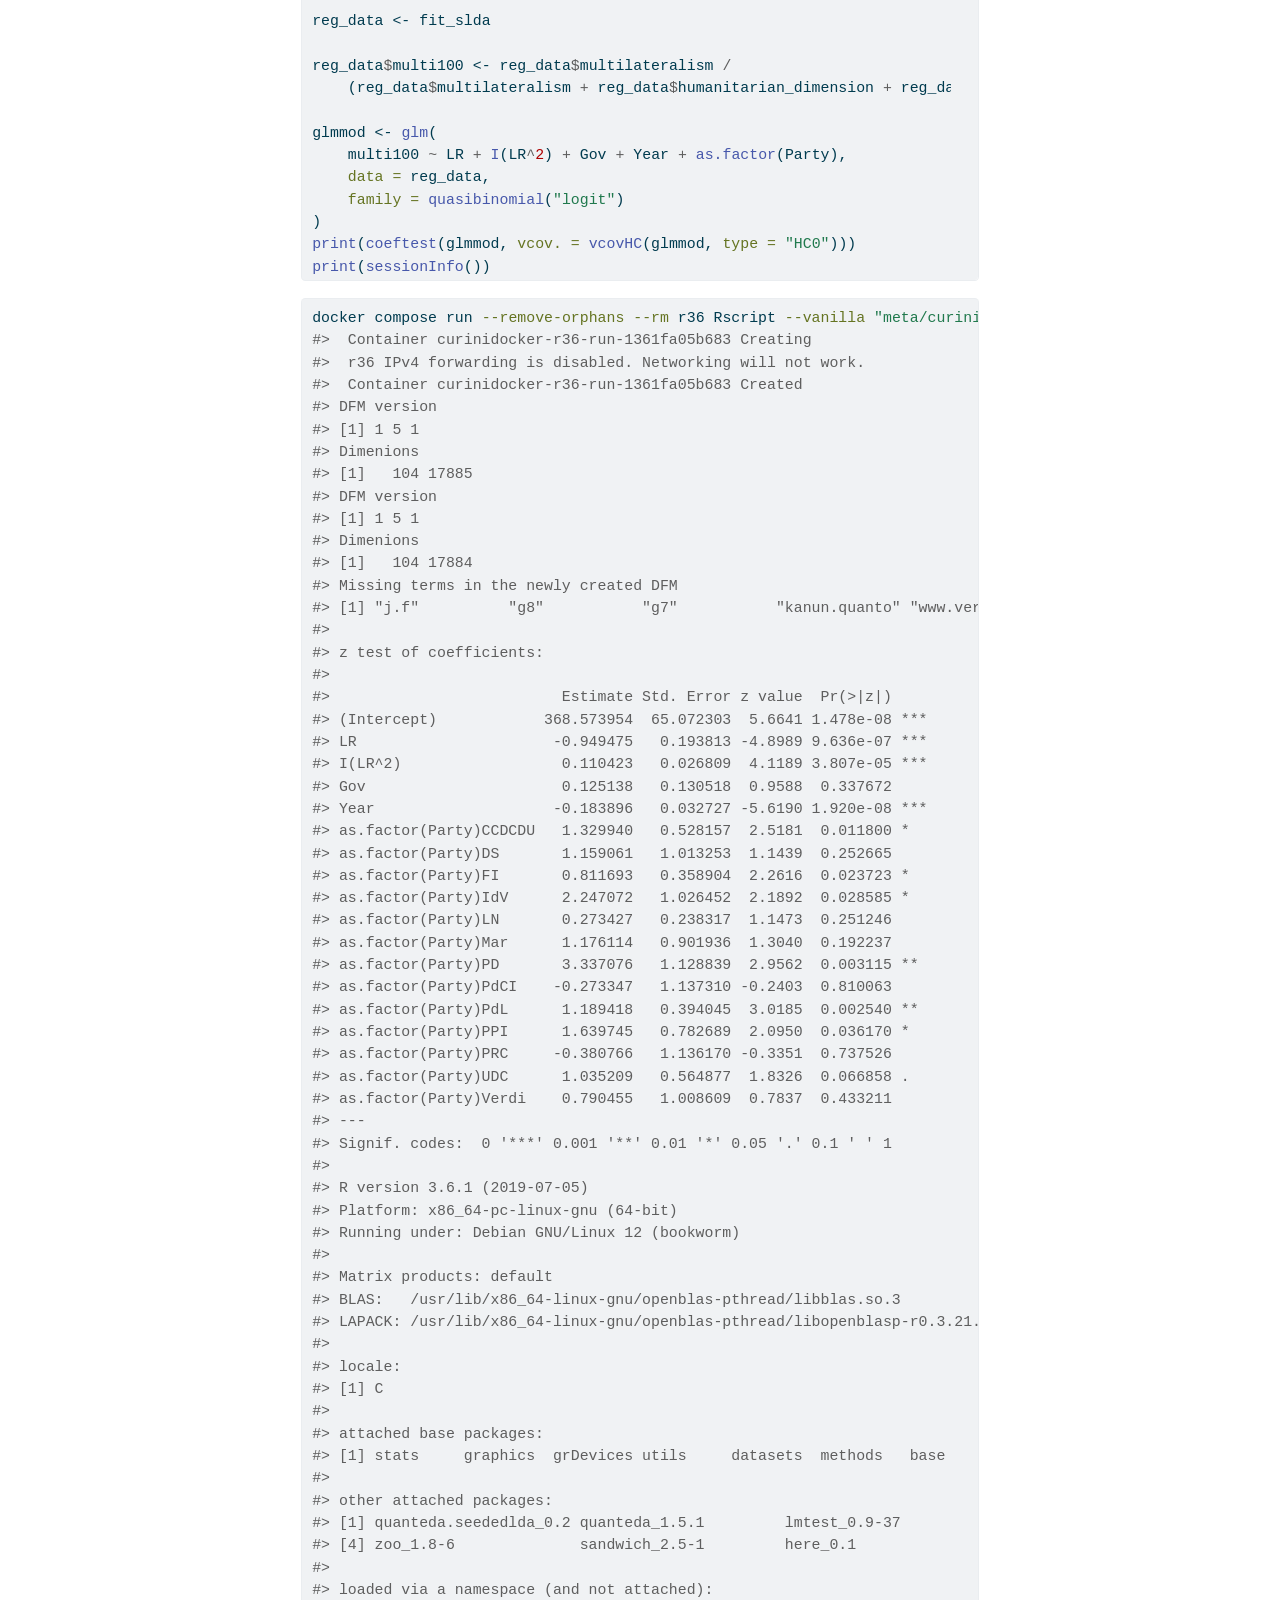
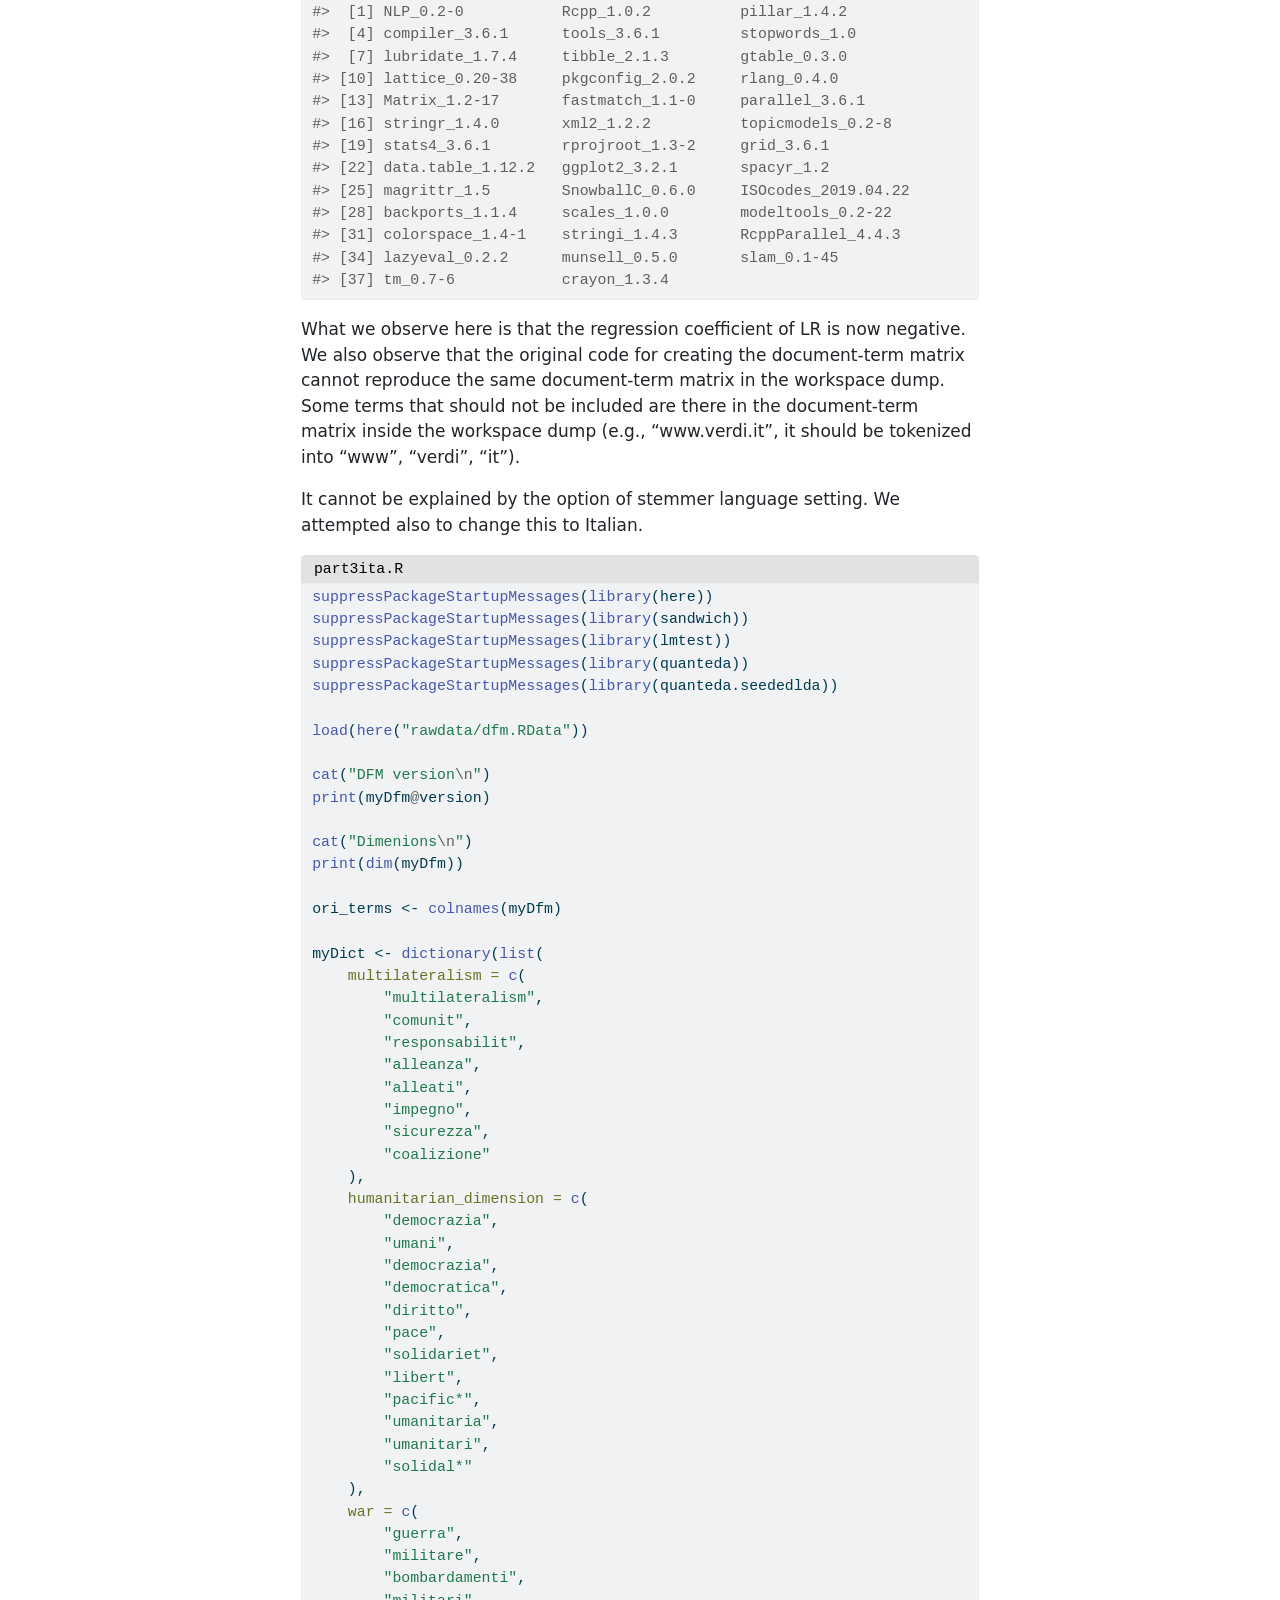
